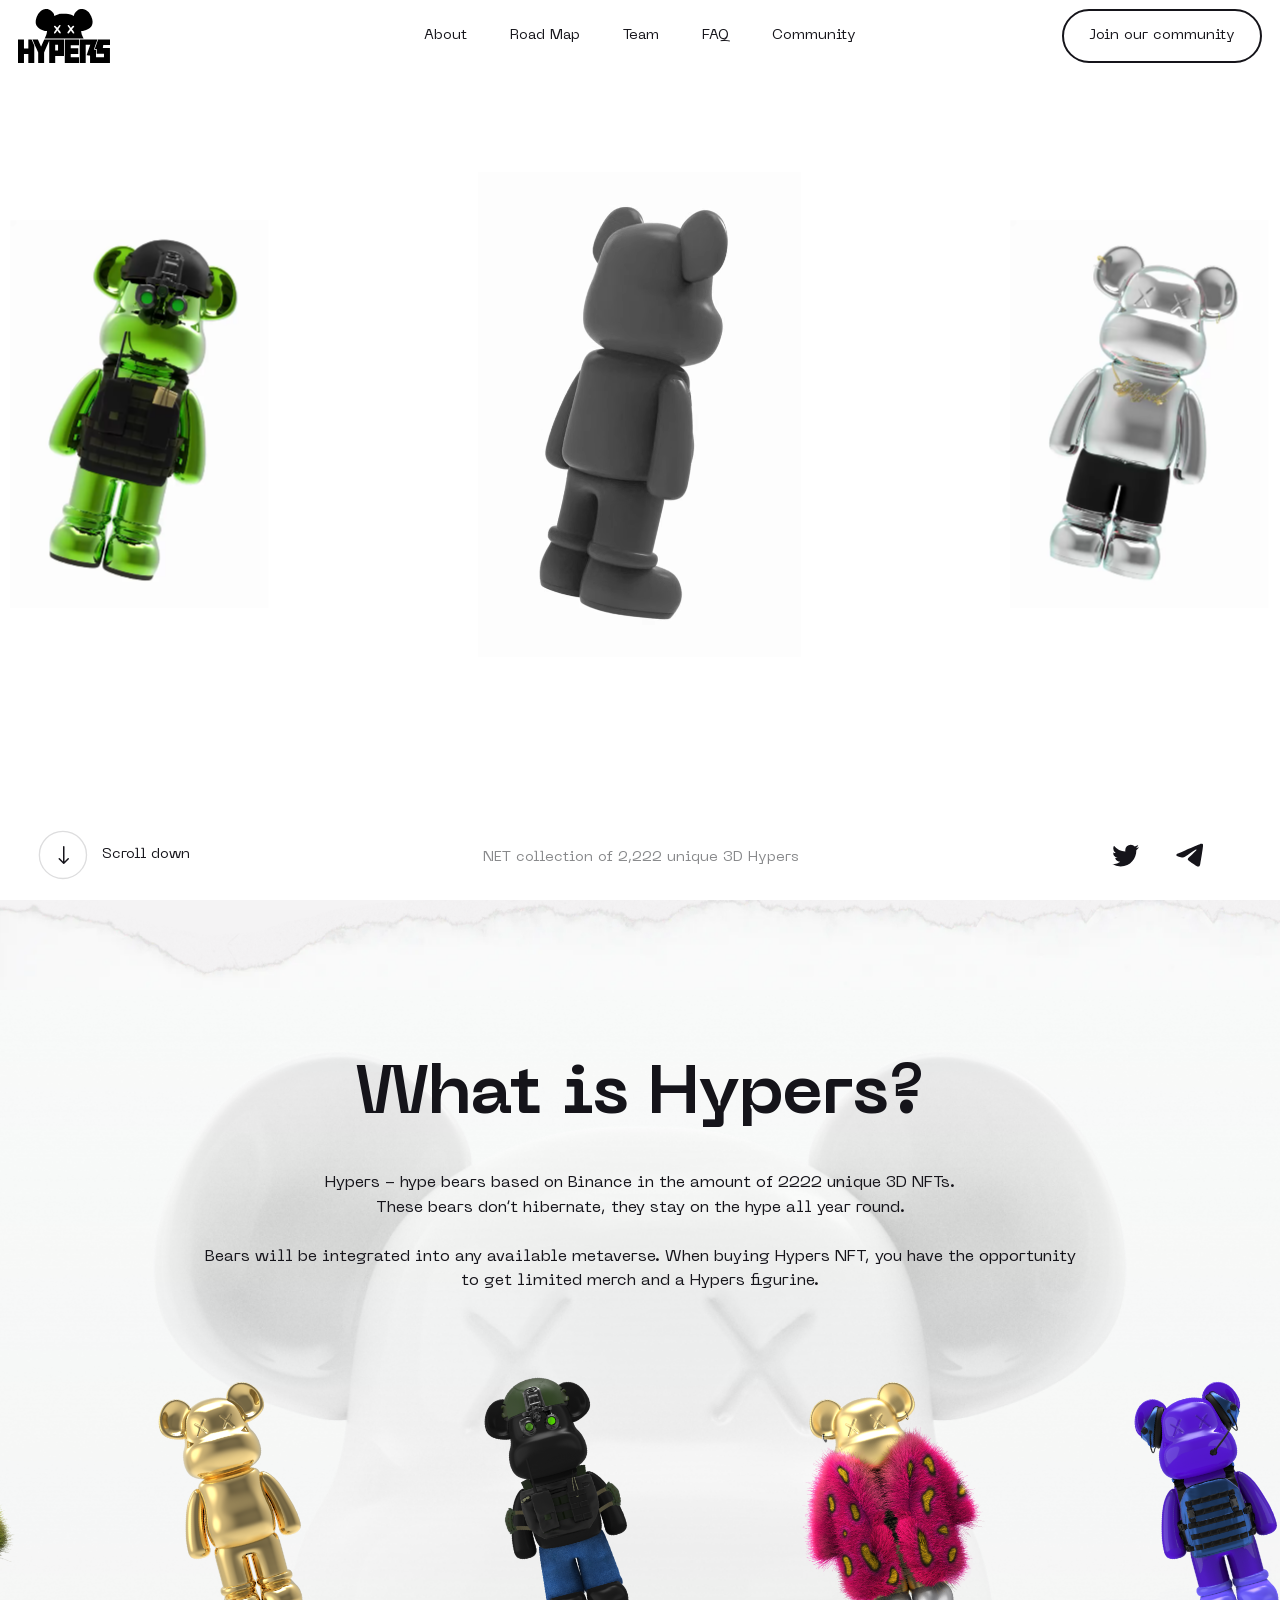
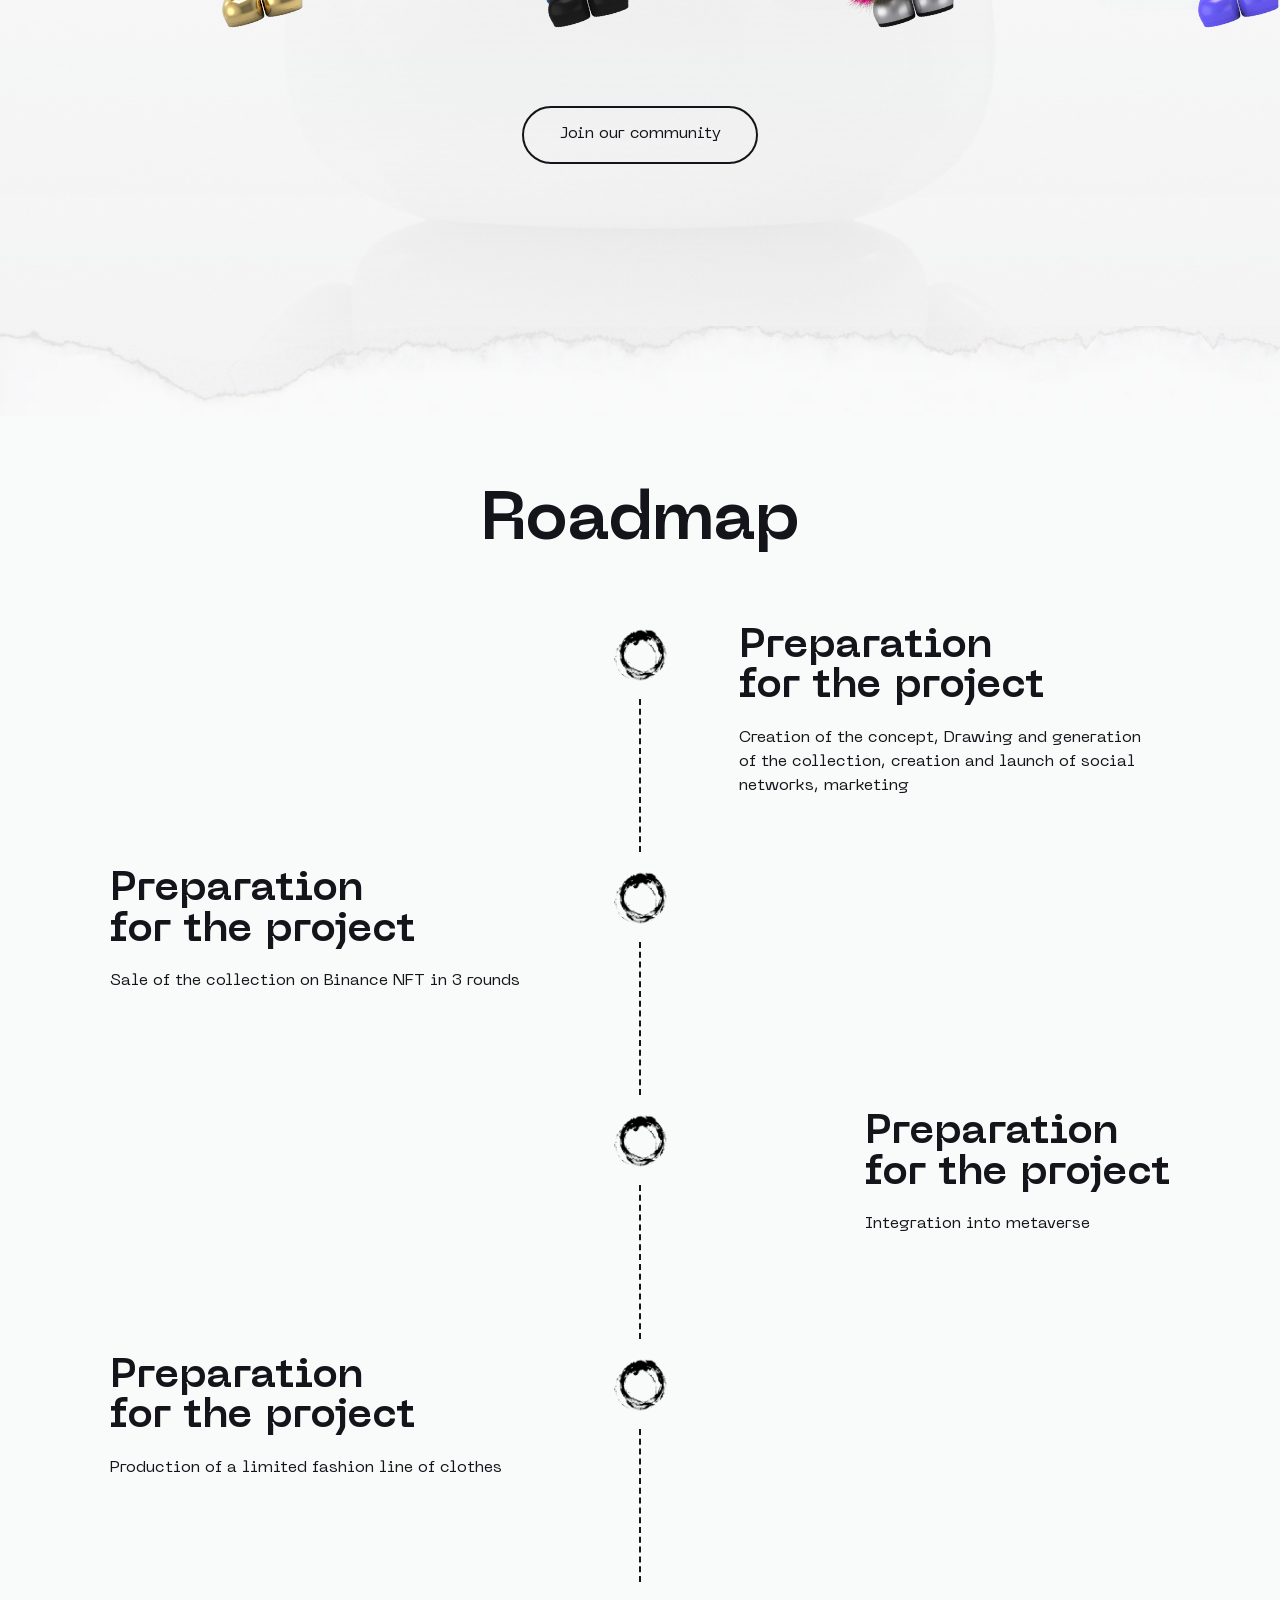
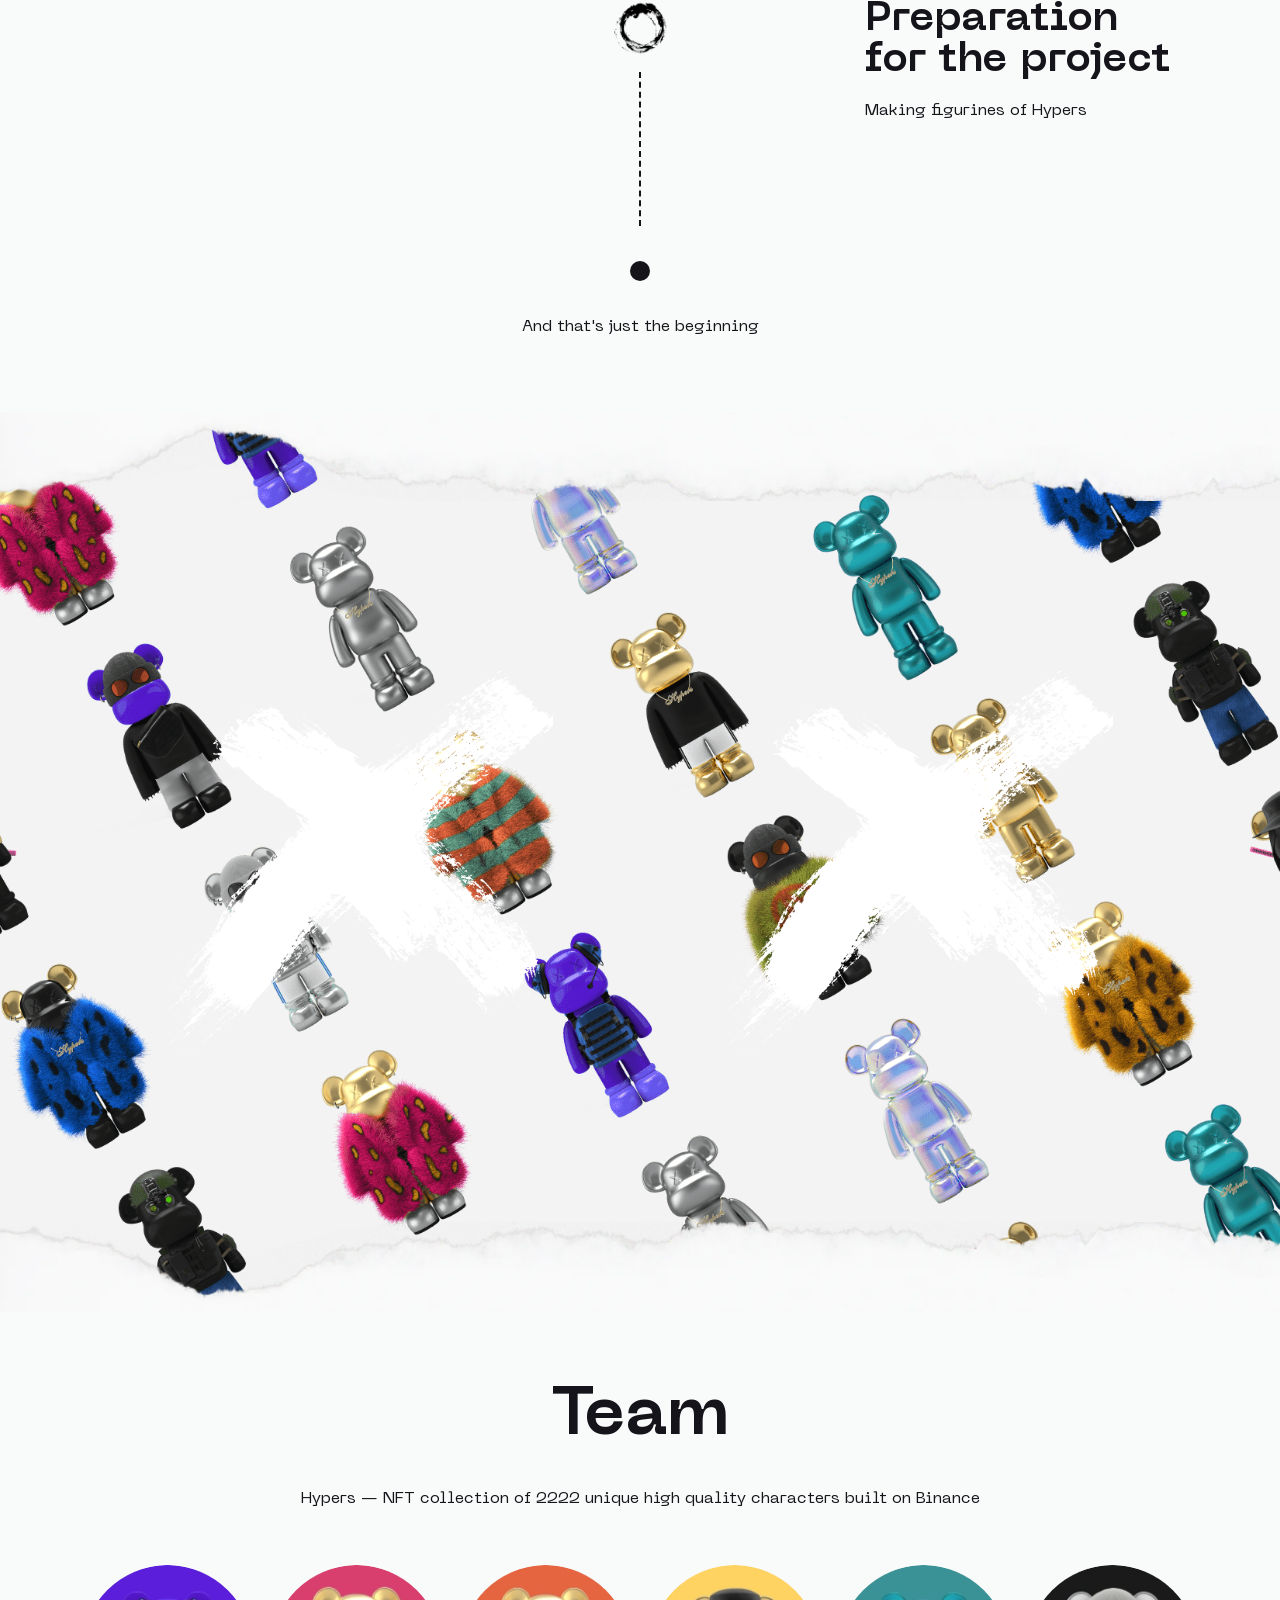
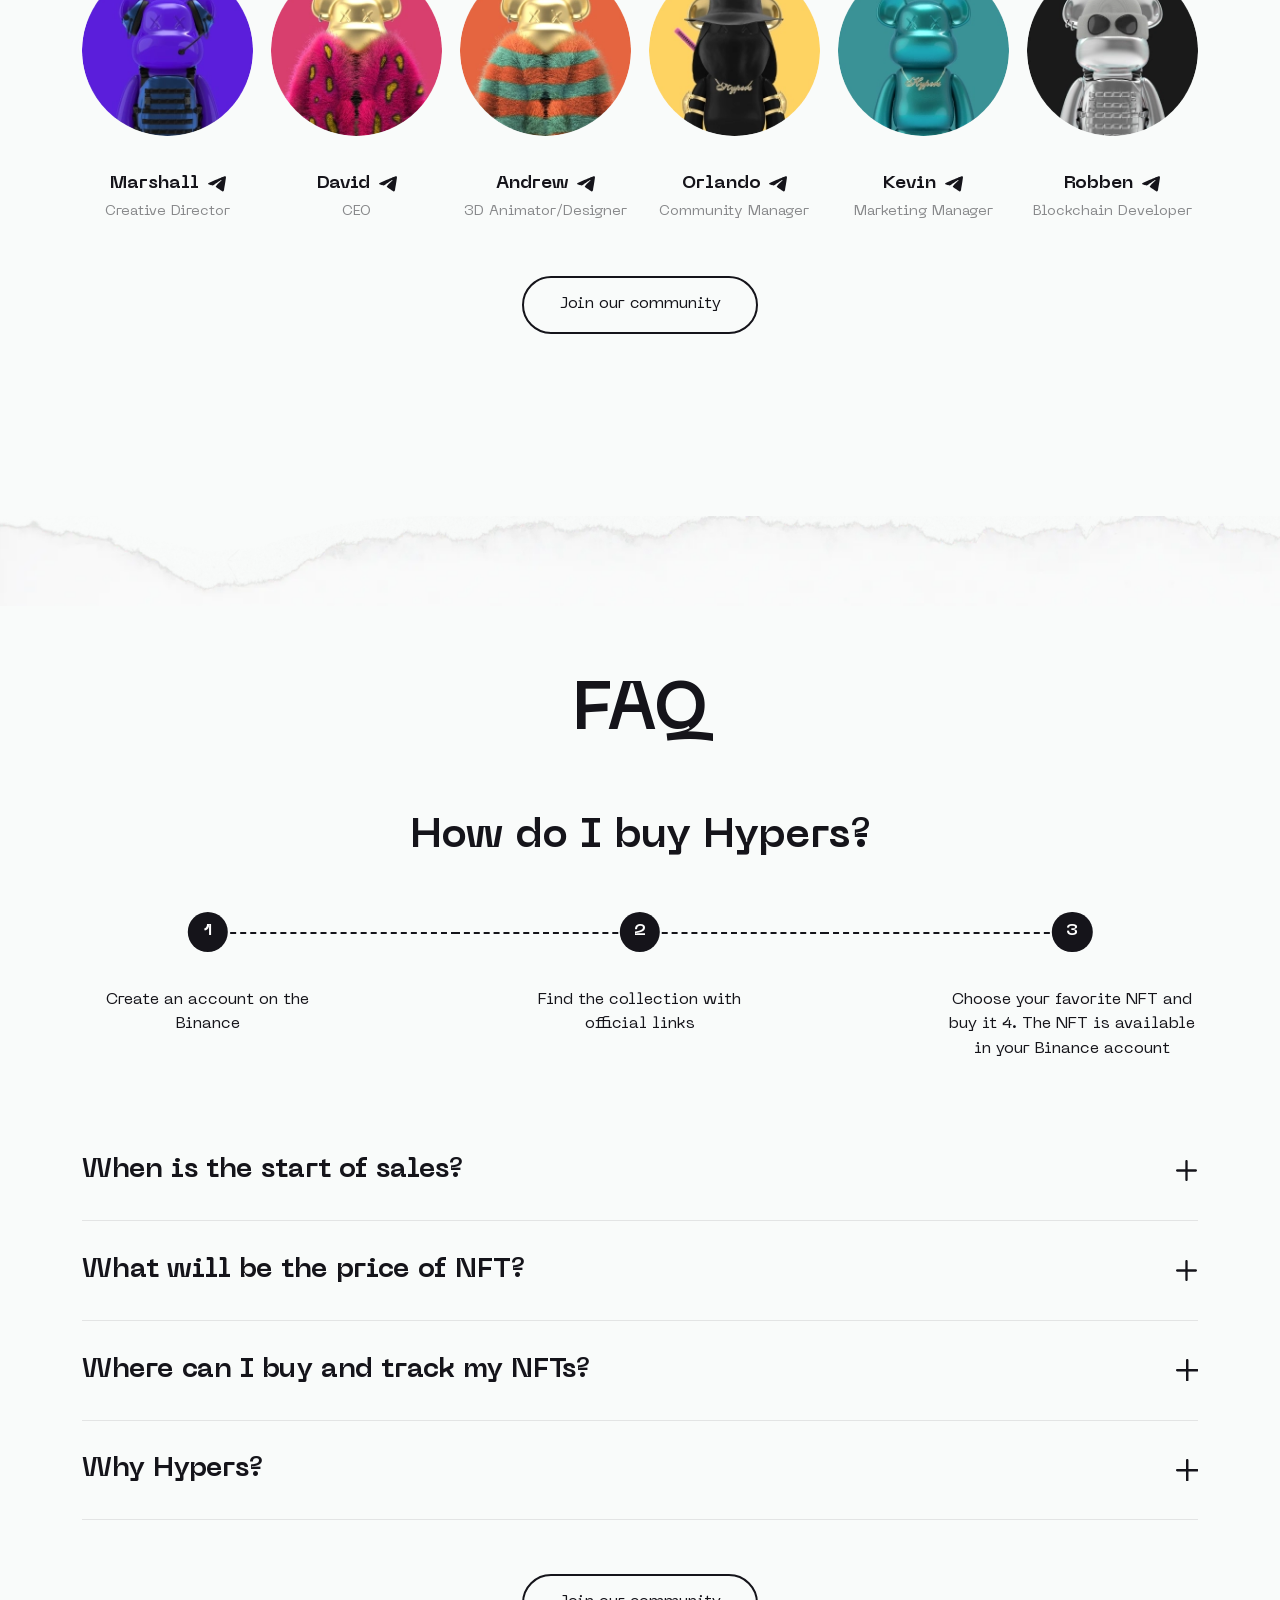
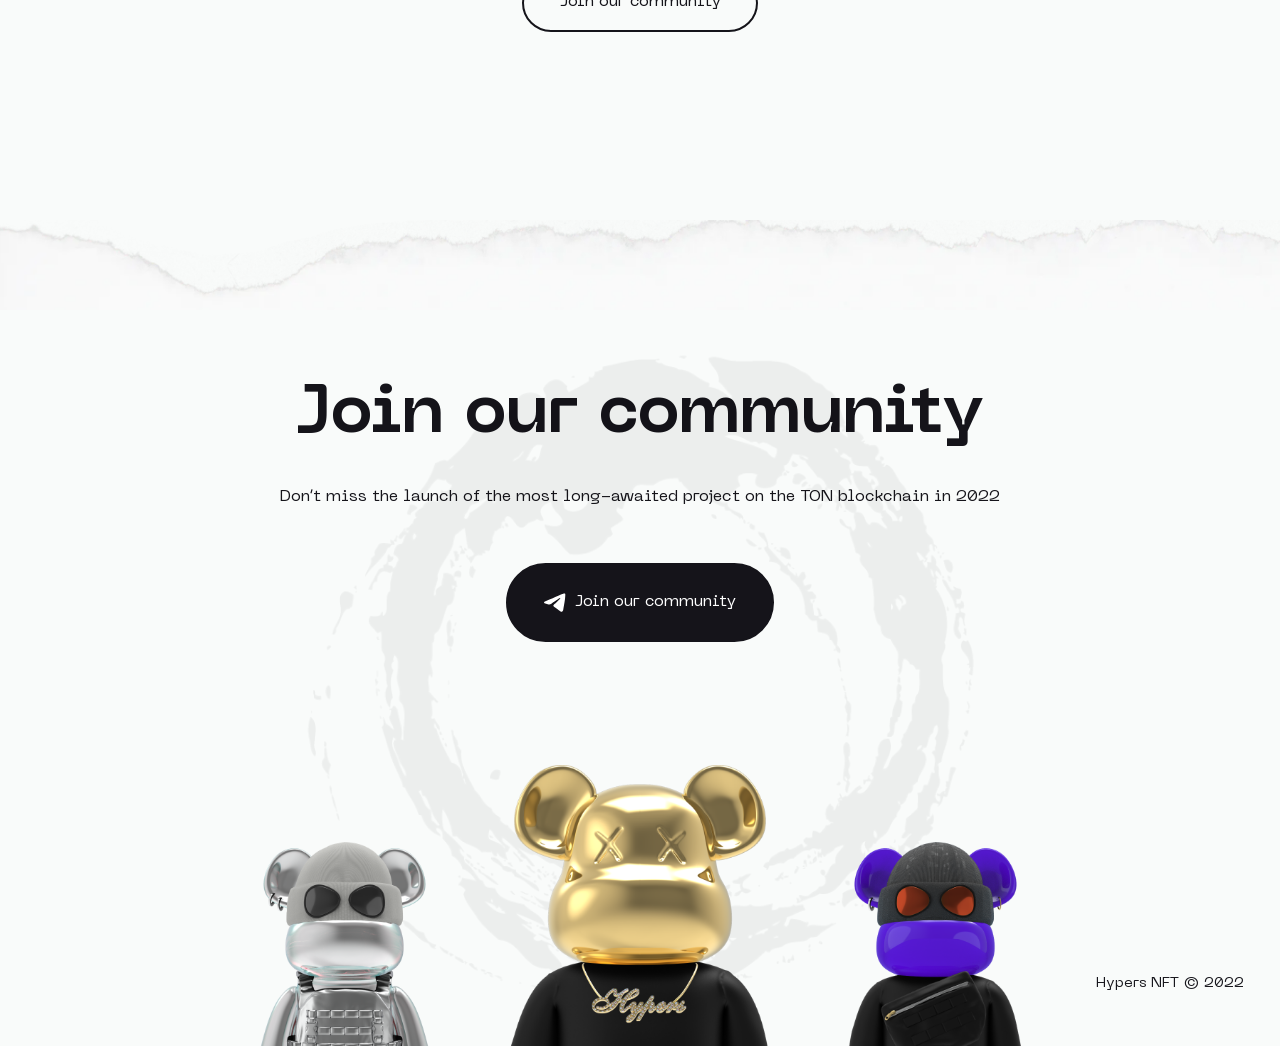
==== public/index.html @ 5d05e573 "add vdeo" ====
<!DOCTYPE html>
<html lang="en">
	<head>
		<meta charset="utf-8">
		<title>HYPERS NFT</title>
		<meta name="description" content="о чем страница">
		<meta http-equiv="X-UA-Compatible" content="IE=edge">
		<meta name="viewport" content="width=device-width,initial-scale=1.0,  shrink-to-fit=no">
		<link type="image/ico" href="img/favicon.ico" rel="shortcut icon"><meta name="format-detection" content="telephone=no"> 
		<link href="libs/swiper/swiper-bundle.min.css" rel="stylesheet"/>
		<link href="libs/@fancyapps/ui/fancybox.css" rel="stylesheet"/>
		<link href="css/main.min.css" rel="stylesheet"/>
	</head>
	<body class="main-page" data-bg="main.jpg">
		<div class="main-wrapper">
			<!-- start top-nav-->
			<div class="top-nav block-with-lazy">
				<div class="row">
					<div class="top-nav__col col-auto">
						<a class="top-nav__logo" href="#"><img src="img/svg/logo.svg" alt=""/>
						</a>
					</div>
					<div class="col">
						<div class="menu-mobile menu-mobile--js">
							<div class="menu-mobile__inner">
								<div class="toggle-menu-mobile toggle-menu-mobile--js d-lg-none">
									<div class="toggle-menu-mobile__bg-close"><img src="img/svg/ham-close.svg" alt=""/>
									</div>
									<div class="toggle-menu-mobile__bg-open"><img src="img/svg/ham-open.svg" alt=""/>
									</div>
								</div>
								<ul class="menu" itemscope="itemscope" itemtype="http://schema.org/SiteNavigationElement">
									<li class="menu-item" itemprop="item"><a href="#sAbout" itemprop="url">About</a></li>
									<li class="menu-item" itemprop="item"><a href="#sRoadmap" itemprop="url">Road Map</a></li>
									<li class="menu-item" itemprop="item"><a href="#sTeam" itemprop="url">Team</a></li>
									<li class="menu-item" itemprop="item"><a href="#sFAQ" itemprop="url">FAQ</a></li>
									<li class="menu-item" itemprop="item"><a href="#footer" itemprop="url">Community</a></li>
								</ul>
							</div>
							<div class="top-nav__mob-wrap">
								<a class="top-nav__join btn btn-outline-primary btn-small" href="#">Join our community
								</a>
								<div class="soc">
									<a class="soc__item" href="#" target="_blank">
										<svg class="icon icon-twitter ">
											<use xlink:href="img/svg/sprite.svg#twitter"></use>
										</svg>
									</a>
									<a class="soc__item" href="#" target="_blank">
										<svg class="icon icon-telegram ">
											<use xlink:href="img/svg/sprite.svg#telegram"></use>
										</svg>
									</a>
								</div>
								<div class="top-nav__cop">Hypers NFT © 2022
								</div>
							</div>
						</div>
					</div>
					<div class="top-nav__col top-nav__col--right col-auto d-none d-lg-block">
						<a class="top-nav__join btn btn-outline-primary btn-small" href="#">Join our community
						</a>
					</div>
					<div class="top-nav__col col-auto d-lg-none">
						<div class="toggle-menu-mobile toggle-menu-mobile--js d-lg-none">
							<div class="toggle-menu-mobile__bg-close"><img src="img/svg/ham-close.svg" alt=""/>
							</div>
							<div class="toggle-menu-mobile__bg-open"><img src="img/svg/ham-open.svg" alt=""/>
							</div>
						</div>
					</div>
				</div>
			</div>
			<!-- end top-nav-->
			<!-- start headerBlock-->
			<div class="headerBlock section" id="headerBlock">
				<div class="headerBlock__overflow-container">
					<div class="headerBlock__wrap-slider d-none d-lg-block">
						<div class="headerBlock__slider headerBlock__slider--js swiper">
							<div class="swiper-wrapper">
									<div class="headerBlock__slide swiper-slide">
										<video loading="lazy" loop="loop" muted="muted" playsinline="playsinline" autobuffer="autobuffer">
											<source loading="lazy" src="video/hype-1.webm"/>
										</video>
									</div>
									<div class="headerBlock__slide swiper-slide">
										<video loading="lazy" loop="loop" muted="muted" playsinline="playsinline" autobuffer="autobuffer">
											<source loading="lazy" src="video/hype-2.webm"/>
										</video>
									</div>
									<div class="headerBlock__slide swiper-slide">
										<video loading="lazy" loop="loop" muted="muted" playsinline="playsinline" autobuffer="autobuffer">
											<source loading="lazy" src="video/hype-3.webm"/>
										</video>
									</div>
									<div class="headerBlock__slide swiper-slide">
										<video loading="lazy" loop="loop" muted="muted" playsinline="playsinline" autobuffer="autobuffer">
											<source loading="lazy" src="video/hype-4.webm"/>
										</video>
									</div>
									<div class="headerBlock__slide swiper-slide">
										<video loading="lazy" loop="loop" muted="muted" playsinline="playsinline" autobuffer="autobuffer">
											<source loading="lazy" src="video/hype-5.webm"/>
										</video>
									</div>
							</div>
						</div>
					</div>
				</div>
				<div class="headerBlock__video d-block d-lg-none">
					<video loop="loop" muted="muted" autoplay="autoplay" playsinline="playsinline">
						<source src="video/hype-2.webm"/>
					</video>
				</div>
				<div class="headerBlock__wrap">
					<div class="headerBlock__caption visible">NET collection of&nbsp;2,222 unique 3D&nbsp;Hypers
					</div>
					<div class="headerBlock__block">
						<div class="soc">
							<a class="soc__item" href="#" target="_blank">
								<svg class="icon icon-twitter ">
									<use xlink:href="img/svg/sprite.svg#twitter"></use>
								</svg>
							</a>
							<a class="soc__item" href="#" target="_blank">
								<svg class="icon icon-telegram ">
									<use xlink:href="img/svg/sprite.svg#telegram"></use>
								</svg>
							</a>
						</div>
					</div>
				</div>
			</div>
			<!-- end headerBlock-->
			<!-- start sAbout-->
			<section class="sAbout section" id="sAbout">
				<div class="container">
					<div class="sAbout__wrap">
						<h2>What is Hypers?</h2>
						<div class="sAbout__caption">Hypers - hype bears based on&nbsp;Binance in&nbsp;the amount of&nbsp;2222 unique 3D&nbsp;NFTs.<br />These bears don&rsquo;t hibernate, they stay on&nbsp;the hype all year round.<br /><br />Bears will be&nbsp;integrated into any available metaverse. When buying Hypers NFT, you have the opportunity to&nbsp;get limited merch and a&nbsp;Hypers figurine.
						</div>
						<div class="sAbout__slider sAbout__slider--js">
							<div class="swiper-wrapper">
									<div class="sAbout__slide swiper-slide"><img src="img/about-1.png" alt=""/>
									</div>
									<div class="sAbout__slide swiper-slide"><img src="img/about-2.png" alt=""/>
									</div>
									<div class="sAbout__slide swiper-slide"><img src="img/about-3.png" alt=""/>
									</div>
									<div class="sAbout__slide swiper-slide"><img src="img/about-4.png" alt=""/>
									</div>
									<div class="sAbout__slide swiper-slide"><img src="img/about-5.png" alt=""/>
									</div>
									<div class="sAbout__slide swiper-slide"><img src="img/about-6.png" alt=""/>
									</div>
									<div class="sAbout__slide swiper-slide"><img src="img/about-7.png" alt=""/>
									</div>
									<div class="sAbout__slide swiper-slide"><img src="img/about-8.png" alt=""/>
									</div>
									<div class="sAbout__slide swiper-slide"><img src="img/about-9.png" alt=""/>
									</div>
									<div class="sAbout__slide swiper-slide"><img src="img/about-10.png" alt=""/>
									</div>
									<div class="sAbout__slide swiper-slide"><img src="img/about-11.png" alt=""/>
									</div>
									<div class="sAbout__slide swiper-slide"><img src="img/about-12.png" alt=""/>
									</div>
									<div class="sAbout__slide swiper-slide"><img src="img/about-13.png" alt=""/>
									</div>
									<div class="sAbout__slide swiper-slide"><img src="img/about-14.png" alt=""/>
									</div>
									<div class="sAbout__slide swiper-slide"><img src="img/about-15.png" alt=""/>
									</div>
							</div>
						</div>
						<a class="sAbout__btn btn btn-outline-primary" href="#">Join our community
						</a>
					</div>
				</div>
				<div class="paper-bg paper-bg--up"><img src="img/paper-bg-up.png" alt=""/></div>
				<div class="paper-bg"><img src="img/paper-bg-up.png" alt=""/></div>
				<div class="sAbout__bg"><img class="d-none d-lg-block" src="img/about-bg.png" alt=""/><img class="d-block d-lg-none" src="img/about-bg-mob.png" alt=""/>
				</div>
			</section>
			<!-- end sAbout-->
			<!-- start sRoadmap-->
			<section class="sRoadmap section" id="sRoadmap">
				<div class="container">
					<h2>Roadmap</h2>
					<div class="sRoadmap__road">
						<div class="sRoadmap__road-item">
							<div class="sRoadmap__road-item-wrap">
								<h3>Preparation<br>for the project</h3>
								<div class="sRoadmap__road-item-caption">Creation of&nbsp;the concept, Drawing and generation of&nbsp;the collection, creation and launch of&nbsp;social networks, marketing
								</div>
							</div>
						</div>
						<div class="sRoadmap__road-item">
							<div class="sRoadmap__road-item-wrap">
								<h3>Preparation<br>for the project</h3>
								<div class="sRoadmap__road-item-caption">Sale of&nbsp;the collection on&nbsp;Binance NFT in&nbsp;3&nbsp;rounds
								</div>
							</div>
						</div>
						<div class="sRoadmap__road-item">
							<div class="sRoadmap__road-item-wrap">
								<h3>Preparation<br>for the project</h3>
								<div class="sRoadmap__road-item-caption">Integration into metaverse
								</div>
							</div>
						</div>
						<div class="sRoadmap__road-item">
							<div class="sRoadmap__road-item-wrap">
								<h3>Preparation<br>for the project</h3>
								<div class="sRoadmap__road-item-caption">Production of&nbsp;a&nbsp;limited fashion line of&nbsp;clothes
								</div>
							</div>
						</div>
						<div class="sRoadmap__road-item">
							<div class="sRoadmap__road-item-wrap">
								<h3>Preparation<br>for the project</h3>
								<div class="sRoadmap__road-item-caption">Making figurines of&nbsp;Hypers
								</div>
							</div>
						</div>
						<div class="sRoadmap__road-item-finish">And that's just the beginning
						</div>
					</div>
				</div>
			</section>
			<!-- end sRoadmap-->
			<!-- start sPic-->
			<div class="sPic section" id="sPic">
				<div class="paper-bg paper-bg--up"><img src="img/paper-bg-down.png" alt=""/></div>
				<div class="paper-bg"><img src="img/paper-bg-up.png" alt=""/></div>
				<div class="sPic__white-crest sPic__white-crest--left"><img src="img/white-crest.png" alt=""/>
				</div>
				<div class="sPic__white-crest sPic__white-crest--right"><img src="img/white-crest.png" alt=""/>
				</div>
			</div>
			<!-- end sPic-->
			<!-- start sTeam-->
			<section class="sTeam section" id="sTeam">
				<div class="container">
					<h2>Team</h2>
					<div class="sTeam__caption">Hypers&nbsp;&mdash; NFT collection of&nbsp;2222 unique high quality characters built on&nbsp;Binance
					</div>
					<div class="row">
								<div class="col-lg-2 col-md-4 col-6">
									<div class="sTeam__item">
										<!-- picture-->
										<picture> 
											<source type="image/webp" srcset="img/@2x/webp/team-1.webp"/><img src="img/@2x/team-1.png" alt="" loading="lazy"/>
										</picture>
										<!-- /picture-->
										<div class="sTeam__item-title-wrap">
											<div class="sTeam__item-title">Marshall
											</div>
											<a class="sTeam__item-link" href="#">
												<svg class="icon icon-telegram ">
													<use xlink:href="img/svg/sprite.svg#telegram"></use>
												</svg>
											</a>
										</div>
										<div class="sTeam__item-caption">Creative Director
										</div>
									</div>
								</div>
								<div class="col-lg-2 col-md-4 col-6">
									<div class="sTeam__item">
										<!-- picture-->
										<picture> 
											<source type="image/webp" srcset="img/@2x/webp/team-2.webp"/><img src="img/@2x/team-2.png" alt="" loading="lazy"/>
										</picture>
										<!-- /picture-->
										<div class="sTeam__item-title-wrap">
											<div class="sTeam__item-title">David
											</div>
											<a class="sTeam__item-link" href="#">
												<svg class="icon icon-telegram ">
													<use xlink:href="img/svg/sprite.svg#telegram"></use>
												</svg>
											</a>
										</div>
										<div class="sTeam__item-caption">CEO
										</div>
									</div>
								</div>
								<div class="col-lg-2 col-md-4 col-6">
									<div class="sTeam__item">
										<!-- picture-->
										<picture> 
											<source type="image/webp" srcset="img/@2x/webp/team-3.webp"/><img src="img/@2x/team-3.png" alt="" loading="lazy"/>
										</picture>
										<!-- /picture-->
										<div class="sTeam__item-title-wrap">
											<div class="sTeam__item-title">Andrew
											</div>
											<a class="sTeam__item-link" href="#">
												<svg class="icon icon-telegram ">
													<use xlink:href="img/svg/sprite.svg#telegram"></use>
												</svg>
											</a>
										</div>
										<div class="sTeam__item-caption">3D Animator/Designer
										</div>
									</div>
								</div>
								<div class="col-lg-2 col-md-4 col-6">
									<div class="sTeam__item">
										<!-- picture-->
										<picture> 
											<source type="image/webp" srcset="img/@2x/webp/team-4.webp"/><img src="img/@2x/team-4.png" alt="" loading="lazy"/>
										</picture>
										<!-- /picture-->
										<div class="sTeam__item-title-wrap">
											<div class="sTeam__item-title">Orlando
											</div>
											<a class="sTeam__item-link" href="#">
												<svg class="icon icon-telegram ">
													<use xlink:href="img/svg/sprite.svg#telegram"></use>
												</svg>
											</a>
										</div>
										<div class="sTeam__item-caption">Community Manager
										</div>
									</div>
								</div>
								<div class="col-lg-2 col-md-4 col-6">
									<div class="sTeam__item">
										<!-- picture-->
										<picture> 
											<source type="image/webp" srcset="img/@2x/webp/team-5.webp"/><img src="img/@2x/team-5.png" alt="" loading="lazy"/>
										</picture>
										<!-- /picture-->
										<div class="sTeam__item-title-wrap">
											<div class="sTeam__item-title">Kevin
											</div>
											<a class="sTeam__item-link" href="#">
												<svg class="icon icon-telegram ">
													<use xlink:href="img/svg/sprite.svg#telegram"></use>
												</svg>
											</a>
										</div>
										<div class="sTeam__item-caption">Marketing Manager
										</div>
									</div>
								</div>
								<div class="col-lg-2 col-md-4 col-6">
									<div class="sTeam__item">
										<!-- picture-->
										<picture> 
											<source type="image/webp" srcset="img/@2x/webp/team-6.webp"/><img src="img/@2x/team-6.png" alt="" loading="lazy"/>
										</picture>
										<!-- /picture-->
										<div class="sTeam__item-title-wrap">
											<div class="sTeam__item-title">Robben
											</div>
											<a class="sTeam__item-link" href="#">
												<svg class="icon icon-telegram ">
													<use xlink:href="img/svg/sprite.svg#telegram"></use>
												</svg>
											</a>
										</div>
										<div class="sTeam__item-caption">Blockchain Developer
										</div>
									</div>
								</div>
					</div>
					<a class="sTeam__btn btn btn-outline-primary" href="#">Join our community
					</a>
				</div>
				<div class="paper-bg"><img src="img/paper-bg-up.png" alt=""/></div>
			</section>
			<!-- end sTeam-->
			<!-- start sFAQ-->
			<section class="sFAQ section" id="sFAQ">
				<div class="container">
					<div class="section-title text-center">
						<h2>FAQ</h2>
					</div>
					<h3>How do I buy Hypers?</h3>
					<div class="sFAQ__number-wrap">
						<div class="sFAQ__number-item-wrap sFAQ__number-item-wrap--first">
							<div class="sFAQ__number-item">Create an&nbsp;account on&nbsp;the Binance
								<div class="sFAQ__number">1
								</div>
							</div>
						</div>
						<div class="sFAQ__number-item-wrap sFAQ__number-item-wrap--second">
							<div class="sFAQ__number-item">Find the collection with official links
								<div class="sFAQ__number">2
								</div>
							</div>
						</div>
						<div class="sFAQ__number-item-wrap sFAQ__number-item-wrap--third">
							<div class="sFAQ__number-item">Choose your favorite NFT and buy it&nbsp;4. The NFT is&nbsp;available in&nbsp;your Binance account
								<div class="sFAQ__number">3
								</div>
							</div>
						</div>
					</div>
					<div class="dd-group dd-group-js">
						<div class="dd-group__item">
							<div class="dd-group__head dd-head-js">When is the start of sales?
							</div>
							<div class="dd-group__content dd-content-js">
								<p>The start of&nbsp;sales will be&nbsp;announced on&nbsp;our social networks.</p>
							</div>
						</div>
						<div class="dd-group__item">
							<div class="dd-group__head dd-head-js">What will be the price of NFT?
							</div>
							<div class="dd-group__content dd-content-js">
								<p>Round 1: $99, Round 2: $149, Round 3: $199</p>
							</div>
						</div>
						<div class="dd-group__item">
							<div class="dd-group__head dd-head-js">Where can I buy and track my NFTs?
							</div>
							<div class="dd-group__content dd-content-js">
								<p>NFTs will only be&nbsp;available for purchase on&nbsp;Binance and will be&nbsp;available in&nbsp;your account.</p>
							</div>
						</div>
						<div class="dd-group__item">
							<div class="dd-group__head dd-head-js">Why Hypers?
							</div>
							<div class="dd-group__content dd-content-js">
								<p>Hypers are the most attractive NFTs powered by&nbsp;Binance. For a&nbsp;long time, we&nbsp;have been gathering a&nbsp;team of&nbsp;the best specialists and analyzing the NFT market. Now we&nbsp;are ready to&nbsp;present the best product.</p>
							</div>
						</div>
					</div>
					<a class="sFAQ__btn btn btn-outline-primary" href="#">Join our community
					</a>
				</div>
				<div class="paper-bg"><img src="img/paper-bg-up.png" alt=""/></div>
			</section>
			<!-- end sFAQ-->
			<footer class="footer section" id="footer">
				<div class="footer__bg"><img src="img/footer-bg.png" alt=""/>
				</div>
				<div class="container">
					<h2>Join our community</h2>
					<div class="footer__caption">Don&rsquo;t miss the launch of&nbsp;the most long-awaited project on&nbsp;the TON blockchain in&nbsp;2022
					</div>
					<a class="footer__btn btn btn-primary" href="#">
						<svg class="icon icon-telegram ">
							<use xlink:href="img/svg/sprite.svg#telegram"></use>
						</svg><span>Join our community</span>
					</a>
					<div class="footer__copyright">Hypers NFT © 2022
					</div>
					<div class="scroll-bar">
						<div class="scroll-bar__circle">
							<svg class="circle-bar" data-percentage="0" viewBox="0 0 80 80">
								<circle class="incomplete" cx="40" cy="40" r="35"></circle>
								<circle class="complete" cx="40" cy="40" r="35" style="stroke-dashoffset: 220;"></circle>
							</svg>
							<a class="scroll-bar__link scroll-bar__link--down active visible" href="#footer">
								<svg class="icon icon-arrow-down ">
									<use xlink:href="img/svg/sprite.svg#arrow-down"></use>
								</svg>
							</a>
							<a class="scroll-bar__link scroll-bar__link--up" href="#headerBlock">
								<svg class="icon icon-arrow-up ">
									<use xlink:href="img/svg/sprite.svg#arrow-up"></use>
								</svg>
							</a>
						</div>
						<div class="scroll-bar__down active visible">Scroll down
						</div>
						<div class="scroll-bar__up">Scroll up
						</div>
					</div>
				</div>
				<div class="footer__pics-wrap">
					<div class="footer__pic footer__pic--pic1"><img class="d-none d-lg-block" src="img/footer-pic-1.png" alt=""/><img class="d-lg-none d-block" src="img/footer-pic-1-mob.png" alt=""/>
					</div>
					<div class="footer__pic footer__pic--pic2"><img class="d-none d-lg-block" src="img/footer-pic-2.png" alt=""/><img class="d-lg-none d-block" src="img/footer-pic-2-mob.png" alt=""/>
					</div>
					<div class="footer__pic footer__pic--pic3"><img class="d-none d-lg-block" src="img/footer-pic-3.png" alt=""/><img class="d-lg-none d-block" src="img/footer-pic-3-mob.png" alt=""/>
					</div>
				</div>
			</footer>
		</div>
		<!--  start modals-->
		<div id="modal-call" style="display: none">
			<div class="modal-win">
				<div class="form-wrap">
					<form>
						<div class="text-center">
							<div class="form-wrap__title form-data h3 ttu">Обратный звонок
							</div>
							<p class="after-headline">Заполните заявку и&nbsp;мы&nbsp;с&nbsp;Вами свяжемся в&nbsp;течение 15&nbsp;минут</p>
						</div>
						<div class="form-wrap__input-wrap form-group"><input class="form-wrap__input form-control" name="text" type="text" placeholder="Ваше Имя" required="required"/> 
						</div>
						<!-- +e.input-wrap-->
						<button class="form-wrap__btn btn" type="submit"> 
						</button>
						<div class="form-wrap__policy">
							<label class="custom-input form-check"><input class="custom-input__input form-check-input" name="checkbox" type="checkbox" checked="checked"/><small class="custom-input__text text-secondary">Согласен на обработку и хранение моих персональных данных в соответствии с условиями</small>
							</label>
						</div>
					</form>
				</div>
			</div>
		</div>
		<!-- #modal-call-->
		<!-- end modals-->
		<script src="libs/jquery/jquery.min.js"></script>
		<script src="libs/@fancyapps/ui/fancybox.umd.js"> </script>
		<script src="libs/swiper/swiper-bundle.min.js"> </script>
		<script src="libs/inputmask/inputmask.min.js"> </script>
		<script src="js/common.js"></script>
	</body>
</html>
---- public/css/main.min.css ----
@charset "UTF-8";@font-face{font-display:swap;font-family:NeueMachina;font-style:normal;font-weight:400;src:url(../fonts/NeueMachina-Regular.woff2) format("woff2")}@font-face{font-display:swap;font-family:NeueMachina;font-style:normal;font-weight:700;src:url(../fonts/NeueMachina-Bold.woff2) format("woff2")}.icon{fill:currentColor;display:inline-block;height:1em;width:1em}.icon-arrow-down,.icon-arrow-up{font-size:2.4rem;width:1em}.icon-basket{font-size:2.4rem;width:.9166666667em}.icon-check{font-size:2.7rem;width:1em}.icon-fb,.icon-instagram,.icon-telegram,.icon-twitter{font-size:2.4rem;width:1em}.icon-viber{font-size:1.6rem;width:1em}.icon-vk{font-size:2.4rem;width:1em}.icon-whatsapp{font-size:1.6rem;width:1em}:root{--bs-blue:#0d6efd;--bs-indigo:#6610f2;--bs-purple:#6f42c1;--bs-pink:#d63384;--bs-red:#dc3545;--bs-orange:#fd7e14;--bs-yellow:#ffc107;--bs-green:#198754;--bs-teal:#20c997;--bs-cyan:#0dcaf0;--bs-black:#000;--bs-white:#fff;--bs-gray:#6c757d;--bs-gray-dark:#343a40;--bs-gray-100:#f8f9fa;--bs-gray-200:#e9ecef;--bs-gray-300:#dee2e6;--bs-gray-400:#ced4da;--bs-gray-500:#adb5bd;--bs-gray-600:#6c757d;--bs-gray-700:#495057;--bs-gray-800:#343a40;--bs-gray-900:#212529;--bs-primary:#15141a;--bs-secondary:#87888a;--bs-danger:#dc3545;--bs-primary-rgb:21,20,26;--bs-secondary-rgb:135,136,138;--bs-danger-rgb:220,53,69;--bs-white-rgb:255,255,255;--bs-black-rgb:0,0,0;--bs-body-color-rgb:21,20,26;--bs-body-bg-rgb:249,251,250;--bs-font-sans-serif:"NeueMachina",system-ui,-apple-system,"Segoe UI",Roboto,"Helvetica Neue",Arial,"Noto Sans","Liberation Sans",sans-serif,"Apple Color Emoji","Segoe UI Emoji","Segoe UI Symbol","Noto Color Emoji";--bs-font-monospace:SFMono-Regular,Menlo,Monaco,Consolas,"Liberation Mono","Courier New",monospace;--bs-gradient:linear-gradient(180deg,hsla(0,0%,100%,.15),hsla(0,0%,100%,0));--bs-body-font-family:var(--bs-font-sans-serif);--bs-body-font-size:0.9999999992rem;--bs-body-font-weight:400;--bs-body-line-height:1.5;--bs-body-color:#15141a;--bs-body-bg:#f9fbfa;--bs-border-width:1px;--bs-border-style:solid;--bs-border-color:#dee2e6;--bs-border-color-translucent:rgba(0,0,0,.175);--bs-border-radius:0.375rem;--bs-border-radius-sm:0.25rem;--bs-border-radius-lg:0.5rem;--bs-border-radius-xl:1rem;--bs-border-radius-2xl:2rem;--bs-border-radius-pill:50rem;--bs-link-color:#15141a;--bs-link-hover-color:#111015;--bs-code-color:#d63384;--bs-highlight-bg:#fff3cd}*,:after,:before{box-sizing:border-box}body{-webkit-text-size-adjust:100%;-webkit-tap-highlight-color:rgba(0,0,0,0);background-color:var(--bs-body-bg);color:var(--bs-body-color);font-family:var(--bs-body-font-family);font-size:var(--bs-body-font-size);font-weight:var(--bs-body-font-weight);line-height:var(--bs-body-line-height);margin:0;text-align:var(--bs-body-text-align)}hr{border:0;border-top:1px solid;color:inherit;margin:1rem 0;opacity:.25}.h1,.h2,.h3,.h4,.h5,.h6,h1,h2,h3,h4,h5,h6{font-weight:500;line-height:1.2;margin-bottom:.5rem;margin-top:0}.h1,h1{font-size:calc(1.375rem + 1.6875vw)}.h2,h2{font-size:calc(1.325rem + 1.0125vw)}.h3,h3{font-size:calc(1.3rem + .675vw)}.h4,h4{font-size:calc(1.275rem + .3375vw)}.h5,h5{font-size:1.249999999rem}.h6,h6{font-size:.9999999992rem}p{margin-bottom:1rem;margin-top:0}abbr[title]{cursor:help;-webkit-text-decoration:underline dotted;text-decoration:underline dotted;-webkit-text-decoration-skip-ink:none;text-decoration-skip-ink:none}address{font-style:normal;line-height:inherit;margin-bottom:1rem}ol,ul{padding-left:2rem}dl,ol,ul{margin-bottom:1rem;margin-top:0}ol ol,ol ul,ul ol,ul ul{margin-bottom:0}dt{font-weight:700}dd{margin-bottom:.5rem;margin-left:0}blockquote{margin:0 0 1rem}b,strong{font-weight:bolder}.small,small{font-size:.875em}.mark,mark{background-color:var(--bs-highlight-bg);padding:.1875em}sub,sup{font-size:.75em;line-height:0;position:relative;vertical-align:baseline}sub{bottom:-.25em}sup{top:-.5em}a{color:var(--bs-link-color);text-decoration:underline}a:hover{color:var(--bs-link-hover-color)}a:not([href]):not([class]),a:not([href]):not([class]):hover{color:inherit;text-decoration:none}code,kbd,pre,samp{font-family:var(--bs-font-monospace);font-size:1em}pre{display:block;font-size:.875em;margin-bottom:1rem;margin-top:0;overflow:auto}pre code{color:inherit;font-size:inherit;word-break:normal}code{word-wrap:break-word;color:var(--bs-code-color);font-size:.875em}a>code{color:inherit}kbd{background-color:var(--bs-body-color);border-radius:.25rem;color:var(--bs-body-bg);font-size:.875em;padding:.1875rem .375rem}kbd kbd{font-size:1em;padding:0}figure{margin:0 0 1rem}img,svg{vertical-align:middle}table{border-collapse:collapse;caption-side:bottom}caption{color:rgba(var(--bs-body-color-rgb),.75);padding-bottom:.5rem;padding-top:.5rem;text-align:left}th{text-align:inherit;text-align:-webkit-match-parent}tbody,td,tfoot,th,thead,tr{border:0 solid;border-color:inherit}label{display:inline-block}button{border-radius:0}button:focus:not(:focus-visible){outline:0}button,input,optgroup,select,textarea{font-family:inherit;font-size:inherit;line-height:inherit;margin:0}button,select{text-transform:none}[role=button]{cursor:pointer}select{word-wrap:normal}select:disabled{opacity:1}[list]:not([type=date]):not([type=datetime-local]):not([type=month]):not([type=week]):not([type=time])::-webkit-calendar-picker-indicator{display:none!important}[type=button],[type=reset],[type=submit],button{-webkit-appearance:button}[type=button]:not(:disabled),[type=reset]:not(:disabled),[type=submit]:not(:disabled),button:not(:disabled){cursor:pointer}::-moz-focus-inner{border-style:none;padding:0}textarea{resize:vertical}fieldset{border:0;margin:0;min-width:0;padding:0}legend{float:left;font-size:calc(1.275rem + .3375vw);line-height:inherit;margin-bottom:.5rem;padding:0;width:100%}legend+*{clear:left}::-webkit-datetime-edit-day-field,::-webkit-datetime-edit-fields-wrapper,::-webkit-datetime-edit-hour-field,::-webkit-datetime-edit-minute,::-webkit-datetime-edit-month-field,::-webkit-datetime-edit-text,::-webkit-datetime-edit-year-field{padding:0}::-webkit-inner-spin-button{height:auto}[type=search]{-webkit-appearance:textfield;outline-offset:-2px}::-webkit-search-decoration{-webkit-appearance:none}::-webkit-color-swatch-wrapper{padding:0}::-webkit-file-upload-button{-webkit-appearance:button;font:inherit}::file-selector-button{-webkit-appearance:button;font:inherit}output{display:inline-block}iframe{border:0}summary{cursor:pointer;display:list-item}progress{vertical-align:baseline}[hidden]{display:none!important}.lead{font-size:1.249999999rem;font-weight:300}.display-1{font-size:calc(1.625rem + 5.0625vw);font-weight:300;line-height:1.2}.display-2{font-size:calc(1.575rem + 4.3875vw);font-weight:300;line-height:1.2}.display-3{font-size:calc(1.525rem + 3.7125vw);font-weight:300;line-height:1.2}.display-4{font-size:calc(1.475rem + 3.0375vw);font-weight:300;line-height:1.2}.display-5{font-size:calc(1.425rem + 2.3625vw);font-weight:300;line-height:1.2}.display-6{font-size:calc(1.375rem + 1.6875vw);font-weight:300;line-height:1.2}.list-inline,.list-unstyled{list-style:none;padding-left:0}.list-inline-item{display:inline-block}.list-inline-item:not(:last-child){margin-right:.5rem}.initialism{font-size:.875em;text-transform:uppercase}.blockquote{font-size:1.249999999rem;margin-bottom:1rem}.blockquote>:last-child{margin-bottom:0}.blockquote-footer{color:#6c757d;font-size:.875em;margin-bottom:1rem;margin-top:-1rem}.blockquote-footer:before{content:"— "}.container,.container-fluid,.container-lg,.container-md,.container-sm,.container-xl,.container-xxl{--bs-gutter-x:1.5rem;--bs-gutter-y:0;margin-left:auto;margin-right:auto;padding-left:calc(var(--bs-gutter-x)*.5);padding-right:calc(var(--bs-gutter-x)*.5);width:100%}.row{--bs-gutter-x:1.5rem;--bs-gutter-y:0;display:flex;flex-wrap:wrap;margin-left:calc(var(--bs-gutter-x)*-.5);margin-right:calc(var(--bs-gutter-x)*-.5);margin-top:calc(var(--bs-gutter-y)*-1)}.row>*{flex-shrink:0;margin-top:var(--bs-gutter-y);max-width:100%;padding-left:calc(var(--bs-gutter-x)*.5);padding-right:calc(var(--bs-gutter-x)*.5);width:100%}.col{flex:1 0 0%}.row-cols-auto>*{flex:0 0 auto;width:auto}.row-cols-1>*{flex:0 0 auto;width:100%}.row-cols-2>*{flex:0 0 auto;width:50%}.row-cols-3>*{flex:0 0 auto;width:33.3333333333%}.row-cols-4>*{flex:0 0 auto;width:25%}.row-cols-5>*{flex:0 0 auto;width:20%}.row-cols-6>*{flex:0 0 auto;width:16.6666666667%}.col-auto{flex:0 0 auto;width:auto}.col-1{flex:0 0 auto;width:8.33333333%}.col-2{flex:0 0 auto;width:16.66666667%}.col-3{flex:0 0 auto;width:25%}.col-4{flex:0 0 auto;width:33.33333333%}.col-5{flex:0 0 auto;width:41.66666667%}.col-6{flex:0 0 auto;width:50%}.col-7{flex:0 0 auto;width:58.33333333%}.col-8{flex:0 0 auto;width:66.66666667%}.col-9{flex:0 0 auto;width:75%}.col-10{flex:0 0 auto;width:83.33333333%}.col-11{flex:0 0 auto;width:91.66666667%}.col-12{flex:0 0 auto;width:100%}.offset-1{margin-left:8.33333333%}.offset-2{margin-left:16.66666667%}.offset-3{margin-left:25%}.offset-4{margin-left:33.33333333%}.offset-5{margin-left:41.66666667%}.offset-6{margin-left:50%}.offset-7{margin-left:58.33333333%}.offset-8{margin-left:66.66666667%}.offset-9{margin-left:75%}.offset-10{margin-left:83.33333333%}.offset-11{margin-left:91.66666667%}.g-0,.gx-0{--bs-gutter-x:0}.g-0,.gy-0{--bs-gutter-y:0}.g-1,.gx-1{--bs-gutter-x:0.25rem}.g-1,.gy-1{--bs-gutter-y:0.25rem}.g-2,.gx-2{--bs-gutter-x:0.5rem}.g-2,.gy-2{--bs-gutter-y:0.5rem}.g-3,.gx-3{--bs-gutter-x:1rem}.g-3,.gy-3{--bs-gutter-y:1rem}.g-4,.gx-4{--bs-gutter-x:1.5rem}.g-4,.gy-4{--bs-gutter-y:1.5rem}.g-5,.gx-5{--bs-gutter-x:3rem}.g-5,.gy-5{--bs-gutter-y:3rem}.form-label{margin-bottom:.5rem}.col-form-label{font-size:inherit;line-height:1.5;margin-bottom:0;padding-bottom:calc(.375rem + 1px);padding-top:calc(.375rem + 1px)}.col-form-label-lg{font-size:1.249999999rem;padding-bottom:calc(.5rem + 1px);padding-top:calc(.5rem + 1px)}.col-form-label-sm{font-size:.8749999993rem;padding-bottom:calc(.25rem + 1px);padding-top:calc(.25rem + 1px)}.form-text{color:rgba(var(--bs-body-color-rgb),.75);font-size:.875em;margin-top:.25rem}.form-control{-webkit-appearance:none;-moz-appearance:none;appearance:none;background-clip:padding-box;background-color:#f9fbfa;border:1px solid #ced4da;border-radius:.375rem;color:#15141a;display:block;font-size:.9999999992rem;font-weight:400;line-height:1.5;padding:.375rem .75rem;transition:border-color .15s ease-in-out,box-shadow .15s ease-in-out;width:100%}.form-control[type=file]{overflow:hidden}.form-control[type=file]:not(:disabled):not([readonly]){cursor:pointer}.form-control:focus{background-color:#f9fbfa;border-color:#8a8a8d;box-shadow:0 0 0 .25rem rgba(21,20,26,.25);color:#15141a;outline:0}.form-control::-webkit-date-and-time-value{height:1.5em}.form-control::-moz-placeholder{color:#6c757d;opacity:1}.form-control::placeholder{color:#6c757d;opacity:1}.form-control:disabled{background-color:#e9ecef;opacity:1}.form-control::-webkit-file-upload-button{-webkit-margin-end:.75rem;background-color:#e9ecef;border:0 solid;border-color:inherit;border-inline-end-width:1px;border-radius:0;color:#15141a;margin:-.375rem -.75rem;margin-inline-end:.75rem;padding:.375rem .75rem;pointer-events:none;-webkit-transition:color .15s ease-in-out,background-color .15s ease-in-out,border-color .15s ease-in-out,box-shadow .15s ease-in-out;transition:color .15s ease-in-out,background-color .15s ease-in-out,border-color .15s ease-in-out,box-shadow .15s ease-in-out}.form-control::file-selector-button{-webkit-margin-end:.75rem;background-color:#e9ecef;border:0 solid;border-color:inherit;border-inline-end-width:1px;border-radius:0;color:#15141a;margin:-.375rem -.75rem;margin-inline-end:.75rem;padding:.375rem .75rem;pointer-events:none;transition:color .15s ease-in-out,background-color .15s ease-in-out,border-color .15s ease-in-out,box-shadow .15s ease-in-out}.form-control:hover:not(:disabled):not([readonly])::-webkit-file-upload-button{background-color:#dde0e3}.form-control:hover:not(:disabled):not([readonly])::file-selector-button{background-color:#dde0e3}.form-control-plaintext{background-color:transparent;border:solid transparent;border-width:1px 0;color:#15141a;display:block;line-height:1.5;margin-bottom:0;padding:.375rem 0;width:100%}.form-control-plaintext:focus{outline:0}.form-control-plaintext.form-control-lg,.form-control-plaintext.form-control-sm{padding-left:0;padding-right:0}.form-control-sm{border-radius:.25rem;font-size:.8749999993rem;min-height:calc(1.5em + .5rem + 2px);padding:.25rem .5rem}.form-control-sm::-webkit-file-upload-button{-webkit-margin-end:.5rem;margin:-.25rem -.5rem;margin-inline-end:.5rem;padding:.25rem .5rem}.form-control-sm::file-selector-button{-webkit-margin-end:.5rem;margin:-.25rem -.5rem;margin-inline-end:.5rem;padding:.25rem .5rem}.form-control-lg{border-radius:.5rem;font-size:1.249999999rem;min-height:calc(1.5em + 1rem + 2px);padding:.5rem 1rem}.form-control-lg::-webkit-file-upload-button{-webkit-margin-end:1rem;margin:-.5rem -1rem;margin-inline-end:1rem;padding:.5rem 1rem}.form-control-lg::file-selector-button{-webkit-margin-end:1rem;margin:-.5rem -1rem;margin-inline-end:1rem;padding:.5rem 1rem}textarea.form-control{min-height:calc(1.5em + .75rem + 2px)}textarea.form-control-sm{min-height:calc(1.5em + .5rem + 2px)}textarea.form-control-lg{min-height:calc(1.5em + 1rem + 2px)}.form-control-color{height:calc(1.5em + .75rem + 2px);padding:.375rem;width:3rem}.form-control-color:not(:disabled):not([readonly]){cursor:pointer}.form-control-color::-moz-color-swatch{border:0!important;border-radius:.375rem}.form-control-color::-webkit-color-swatch{border-radius:.375rem}.form-control-color.form-control-sm{height:calc(1.5em + .5rem + 2px)}.form-control-color.form-control-lg{height:calc(1.5em + 1rem + 2px)}.form-select,.select2-container--default .select2-selection--single{-moz-padding-start:calc(.75rem - 3px);-webkit-appearance:none;-moz-appearance:none;appearance:none;background-color:#f9fbfa;background-image:url("data:image/svg+xml;charset=utf-8,%3Csvg xmlns='http://www.w3.org/2000/svg' viewBox='0 0 16 16'%3E%3Cpath fill='none' stroke='%23343a40' stroke-linecap='round' stroke-linejoin='round' stroke-width='2' d='m2 5 6 6 6-6'/%3E%3C/svg%3E");background-position:right .75rem center;background-repeat:no-repeat;background-size:16px 12px;border:1px solid #ced4da;border-radius:.375rem;color:#15141a;display:block;font-size:.9999999992rem;font-weight:400;line-height:1.5;padding:.375rem 2.25rem .375rem .75rem;transition:border-color .15s ease-in-out,box-shadow .15s ease-in-out;width:100%}.form-select:focus,.select2-container--default .select2-selection--single:focus{border-color:#8a8a8d;box-shadow:0 0 0 .25rem rgba(21,20,26,.25);outline:0}.form-select[multiple],.form-select[size]:not([size="1"]),.select2-container--default [multiple].select2-selection--single,.select2-container--default [size].select2-selection--single:not([size="1"]){background-image:none;padding-right:.75rem}.form-select:disabled,.select2-container--default .select2-selection--single:disabled{background-color:#e9ecef}.form-select:-moz-focusring,.select2-container--default .select2-selection--single:-moz-focusring{color:transparent;text-shadow:0 0 0 #15141a}.form-select-sm{border-radius:.25rem;font-size:.8749999993rem;padding-bottom:.25rem;padding-left:.5rem;padding-top:.25rem}.form-select-lg{border-radius:.5rem;font-size:1.249999999rem;padding-bottom:.5rem;padding-left:1rem;padding-top:.5rem}.form-check{display:block;margin-bottom:.125rem;min-height:1.5rem;padding-left:1.5em}.form-check .form-check-input{float:left;margin-left:-1.5em}.form-check-reverse{padding-left:0;padding-right:1.5em;text-align:right}.form-check-reverse .form-check-input{float:right;margin-left:0;margin-right:-1.5em}.form-check-input{color-adjust:exact;-webkit-appearance:none;-moz-appearance:none;appearance:none;background-color:#f9fbfa;background-position:50%;background-repeat:no-repeat;background-size:contain;border:1px solid rgba(0,0,0,.25);height:1em;margin-top:.25em;-webkit-print-color-adjust:exact;print-color-adjust:exact;vertical-align:top;width:1em}.form-check-input[type=checkbox]{border-radius:.25em}.form-check-input[type=radio]{border-radius:50%}.form-check-input:active{filter:brightness(90%)}.form-check-input:focus{border-color:#8a8a8d;box-shadow:0 0 0 .25rem rgba(21,20,26,.25);outline:0}.form-check-input:checked{background-color:#15141a;border-color:#15141a}.form-check-input:checked[type=checkbox]{background-image:url("data:image/svg+xml;charset=utf-8,%3Csvg xmlns='http://www.w3.org/2000/svg' viewBox='0 0 20 20'%3E%3Cpath fill='none' stroke='%23fff' stroke-linecap='round' stroke-linejoin='round' stroke-width='3' d='m6 10 3 3 6-6'/%3E%3C/svg%3E")}.form-check-input:checked[type=radio]{background-image:url("data:image/svg+xml;charset=utf-8,%3Csvg xmlns='http://www.w3.org/2000/svg' viewBox='-4 -4 8 8'%3E%3Ccircle r='2' fill='%23fff'/%3E%3C/svg%3E")}.form-check-input[type=checkbox]:indeterminate{background-color:#15141a;background-image:url("data:image/svg+xml;charset=utf-8,%3Csvg xmlns='http://www.w3.org/2000/svg' viewBox='0 0 20 20'%3E%3Cpath fill='none' stroke='%23fff' stroke-linecap='round' stroke-linejoin='round' stroke-width='3' d='M6 10h8'/%3E%3C/svg%3E");border-color:#15141a}.form-check-input:disabled{filter:none;opacity:.5;pointer-events:none}.form-check-input:disabled~.form-check-label,.form-check-input[disabled]~.form-check-label{cursor:default;opacity:.5}.form-switch{padding-left:2.5em}.form-switch .form-check-input{background-image:url("data:image/svg+xml;charset=utf-8,%3Csvg xmlns='http://www.w3.org/2000/svg' viewBox='-4 -4 8 8'%3E%3Ccircle r='3' fill='rgba(0, 0, 0, 0.25)'/%3E%3C/svg%3E");background-position:0;border-radius:2em;margin-left:-2.5em;transition:background-position .15s ease-in-out;width:2em}.form-switch .form-check-input:focus{background-image:url("data:image/svg+xml;charset=utf-8,%3Csvg xmlns='http://www.w3.org/2000/svg' viewBox='-4 -4 8 8'%3E%3Ccircle r='3' fill='%238a8a8d'/%3E%3C/svg%3E")}.form-switch .form-check-input:checked{background-image:url("data:image/svg+xml;charset=utf-8,%3Csvg xmlns='http://www.w3.org/2000/svg' viewBox='-4 -4 8 8'%3E%3Ccircle r='3' fill='%23fff'/%3E%3C/svg%3E");background-position:100%}.form-switch.form-check-reverse{padding-left:0;padding-right:2.5em}.form-switch.form-check-reverse .form-check-input{margin-left:0;margin-right:-2.5em}.form-check-inline{display:inline-block;margin-right:1rem}.btn-check{clip:rect(0,0,0,0);pointer-events:none;position:absolute}.btn-check:disabled+.btn,.btn-check[disabled]+.btn{filter:none;opacity:.65;pointer-events:none}.form-range{-webkit-appearance:none;-moz-appearance:none;appearance:none;background-color:transparent;height:1.5rem;padding:0;width:100%}.form-range:focus{outline:0}.form-range:focus::-webkit-slider-thumb{box-shadow:0 0 0 1px #f9fbfa,0 0 0 .25rem rgba(21,20,26,.25)}.form-range:focus::-moz-range-thumb{box-shadow:0 0 0 1px #f9fbfa,0 0 0 .25rem rgba(21,20,26,.25)}.form-range::-moz-focus-outer{border:0}.form-range::-webkit-slider-thumb{-webkit-appearance:none;appearance:none;background-color:#15141a;border:0;border-radius:1rem;height:1rem;margin-top:-.25rem;-webkit-transition:background-color .15s ease-in-out,border-color .15s ease-in-out,box-shadow .15s ease-in-out;transition:background-color .15s ease-in-out,border-color .15s ease-in-out,box-shadow .15s ease-in-out;width:1rem}.form-range::-webkit-slider-thumb:active{background-color:#b9b9ba}.form-range::-webkit-slider-runnable-track{background-color:#dee2e6;border-color:transparent;border-radius:1rem;color:transparent;cursor:pointer;height:.5rem;width:100%}.form-range::-moz-range-thumb{-moz-appearance:none;appearance:none;background-color:#15141a;border:0;border-radius:1rem;height:1rem;-moz-transition:background-color .15s ease-in-out,border-color .15s ease-in-out,box-shadow .15s ease-in-out;transition:background-color .15s ease-in-out,border-color .15s ease-in-out,box-shadow .15s ease-in-out;width:1rem}.form-range::-moz-range-thumb:active{background-color:#b9b9ba}.form-range::-moz-range-track{background-color:#dee2e6;border-color:transparent;border-radius:1rem;color:transparent;cursor:pointer;height:.5rem;width:100%}.form-range:disabled{pointer-events:none}.form-range:disabled::-webkit-slider-thumb{background-color:#adb5bd}.form-range:disabled::-moz-range-thumb{background-color:#adb5bd}.form-floating{position:relative}.form-floating>.form-control,.form-floating>.form-control-plaintext,.form-floating>.form-select,.select2-container--default .form-floating>.select2-selection--single{height:calc(3.5rem + 2px);line-height:1.25}.form-floating>label{border:1px solid transparent;height:100%;left:0;overflow:hidden;padding:1rem .75rem;pointer-events:none;position:absolute;text-overflow:ellipsis;top:0;transform-origin:0 0;transition:opacity .1s ease-in-out,transform .1s ease-in-out;white-space:nowrap;width:100%}.form-floating>.form-control,.form-floating>.form-control-plaintext{padding:1rem .75rem}.form-floating>.form-control-plaintext::-moz-placeholder,.form-floating>.form-control::-moz-placeholder{color:transparent}.form-floating>.form-control-plaintext::placeholder,.form-floating>.form-control::placeholder{color:transparent}.form-floating>.form-control-plaintext:not(:-moz-placeholder-shown),.form-floating>.form-control:not(:-moz-placeholder-shown){padding-bottom:.625rem;padding-top:1.625rem}.form-floating>.form-control-plaintext:focus,.form-floating>.form-control-plaintext:not(:placeholder-shown),.form-floating>.form-control:focus,.form-floating>.form-control:not(:placeholder-shown){padding-bottom:.625rem;padding-top:1.625rem}.form-floating>.form-control-plaintext:-webkit-autofill,.form-floating>.form-control:-webkit-autofill{padding-bottom:.625rem;padding-top:1.625rem}.form-floating>.form-select,.select2-container--default .form-floating>.select2-selection--single{padding-bottom:.625rem;padding-top:1.625rem}.form-floating>.form-control:not(:-moz-placeholder-shown)~label{opacity:.65;transform:scale(.85) translateY(-.5rem) translateX(.15rem)}.form-floating>.form-control-plaintext~label,.form-floating>.form-control:focus~label,.form-floating>.form-control:not(:placeholder-shown)~label,.form-floating>.form-select~label,.select2-container--default .form-floating>.select2-selection--single~label{opacity:.65;transform:scale(.85) translateY(-.5rem) translateX(.15rem)}.form-floating>.form-control:-webkit-autofill~label{opacity:.65;transform:scale(.85) translateY(-.5rem) translateX(.15rem)}.form-floating>.form-control-plaintext~label{border-width:1px 0}.input-group{align-items:stretch;display:flex;flex-wrap:wrap;position:relative;width:100%}.input-group>.form-control,.input-group>.form-floating,.input-group>.form-select,.select2-container--default .input-group>.select2-selection--single{flex:1 1 auto;min-width:0;position:relative;width:1%}.input-group>.form-control:focus,.input-group>.form-floating:focus-within,.input-group>.form-select:focus,.select2-container--default .input-group>.select2-selection--single:focus{z-index:3}.input-group .btn{position:relative;z-index:2}.input-group .btn:focus{z-index:3}.input-group-text{align-items:center;background-color:#e9ecef;border:1px solid #ced4da;border-radius:.375rem;color:#15141a;display:flex;font-size:.9999999992rem;font-weight:400;line-height:1.5;padding:.375rem .75rem;text-align:center;white-space:nowrap}.input-group-lg>.btn,.input-group-lg>.form-control,.input-group-lg>.form-select,.input-group-lg>.input-group-text,.select2-container--default .input-group-lg>.select2-selection--single{border-radius:.5rem;font-size:1.249999999rem;padding:.5rem 1rem}.input-group-sm>.btn,.input-group-sm>.form-control,.input-group-sm>.form-select,.input-group-sm>.input-group-text,.select2-container--default .input-group-sm>.select2-selection--single{border-radius:.25rem;font-size:.8749999993rem;padding:.25rem .5rem}.input-group-lg>.form-select,.input-group-sm>.form-select,.select2-container--default .input-group-lg>.select2-selection--single,.select2-container--default .input-group-sm>.select2-selection--single{padding-right:3rem}.input-group.has-validation>.dropdown-toggle:nth-last-child(n+4),.input-group.has-validation>.form-floating:nth-last-child(n+3)>.form-control,.input-group.has-validation>.form-floating:nth-last-child(n+3)>.form-select,.input-group.has-validation>:nth-last-child(n+3):not(.dropdown-toggle):not(.dropdown-menu):not(.form-floating),.input-group:not(.has-validation)>.dropdown-toggle:nth-last-child(n+3),.input-group:not(.has-validation)>.form-floating:not(:last-child)>.form-control,.input-group:not(.has-validation)>.form-floating:not(:last-child)>.form-select,.input-group:not(.has-validation)>:not(:last-child):not(.dropdown-toggle):not(.dropdown-menu):not(.form-floating),.select2-container--default .input-group.has-validation>.form-floating:nth-last-child(n+3)>.select2-selection--single,.select2-container--default .input-group:not(.has-validation)>.form-floating:not(:last-child)>.select2-selection--single{border-bottom-right-radius:0;border-top-right-radius:0}.input-group>.form-floating:not(:first-child)>.form-control,.input-group>.form-floating:not(:first-child)>.form-select,.input-group>:not(:first-child):not(.dropdown-menu):not(.form-floating):not(.valid-tooltip):not(.valid-feedback):not(.invalid-tooltip):not(.invalid-feedback),.select2-container--default .input-group>.form-floating:not(:first-child)>.select2-selection--single{border-bottom-left-radius:0;border-top-left-radius:0;margin-left:-1px}.valid-feedback{color:#198754;display:none;font-size:.875em;margin-top:.25rem;width:100%}.valid-tooltip{background-color:rgba(25,135,84,.9);border-radius:.375rem;color:#fff;display:none;font-size:.8749999993rem;margin-top:.1rem;max-width:100%;padding:.25rem .5rem;position:absolute;top:100%;z-index:5}.is-valid~.valid-feedback,.is-valid~.valid-tooltip,.was-validated :valid~.valid-feedback,.was-validated :valid~.valid-tooltip{display:block}.form-control.is-valid,.was-validated .form-control:valid{background-image:url("data:image/svg+xml;charset=utf-8,%3Csvg xmlns='http://www.w3.org/2000/svg' viewBox='0 0 8 8'%3E%3Cpath fill='%23198754' d='M2.3 6.73.6 4.53c-.4-1.04.46-1.4 1.1-.8l1.1 1.4 3.4-3.8c.6-.63 1.6-.27 1.2.7l-4 4.6c-.43.5-.8.4-1.1.1z'/%3E%3C/svg%3E");background-position:right calc(.375em + .1875rem) center;background-repeat:no-repeat;background-size:calc(.75em + .375rem) calc(.75em + .375rem);border-color:#198754;padding-right:calc(1.5em + .75rem)}.form-control.is-valid:focus,.was-validated .form-control:valid:focus{border-color:#198754;box-shadow:0 0 0 .25rem rgba(25,135,84,.25)}.was-validated textarea.form-control:valid,textarea.form-control.is-valid{background-position:top calc(.375em + .1875rem) right calc(.375em + .1875rem);padding-right:calc(1.5em + .75rem)}.form-select.is-valid,.select2-container--default .is-valid.select2-selection--single,.select2-container--default .was-validated .select2-selection--single:valid,.was-validated .form-select:valid,.was-validated .select2-container--default .select2-selection--single:valid{border-color:#198754}.form-select.is-valid:not([multiple]):not([size]),.form-select.is-valid:not([multiple])[size="1"],.select2-container--default .is-valid.select2-selection--single:not([multiple]):not([size]),.select2-container--default .is-valid.select2-selection--single:not([multiple])[size="1"],.select2-container--default .was-validated .select2-selection--single:valid:not([multiple]):not([size]),.select2-container--default .was-validated .select2-selection--single:valid:not([multiple])[size="1"],.was-validated .form-select:valid:not([multiple]):not([size]),.was-validated .form-select:valid:not([multiple])[size="1"],.was-validated .select2-container--default .select2-selection--single:valid:not([multiple]):not([size]),.was-validated .select2-container--default .select2-selection--single:valid:not([multiple])[size="1"]{background-image:url("data:image/svg+xml;charset=utf-8,%3Csvg xmlns='http://www.w3.org/2000/svg' viewBox='0 0 16 16'%3E%3Cpath fill='none' stroke='%23343a40' stroke-linecap='round' stroke-linejoin='round' stroke-width='2' d='m2 5 6 6 6-6'/%3E%3C/svg%3E"),url("data:image/svg+xml;charset=utf-8,%3Csvg xmlns='http://www.w3.org/2000/svg' viewBox='0 0 8 8'%3E%3Cpath fill='%23198754' d='M2.3 6.73.6 4.53c-.4-1.04.46-1.4 1.1-.8l1.1 1.4 3.4-3.8c.6-.63 1.6-.27 1.2.7l-4 4.6c-.43.5-.8.4-1.1.1z'/%3E%3C/svg%3E");background-position:right .75rem center,center right 2.25rem;background-size:16px 12px,calc(.75em + .375rem) calc(.75em + .375rem);padding-right:4.125rem}.form-select.is-valid:focus,.select2-container--default .is-valid.select2-selection--single:focus,.select2-container--default .was-validated .select2-selection--single:valid:focus,.was-validated .form-select:valid:focus,.was-validated .select2-container--default .select2-selection--single:valid:focus{border-color:#198754;box-shadow:0 0 0 .25rem rgba(25,135,84,.25)}.form-control-color.is-valid,.was-validated .form-control-color:valid{width:calc(3.75rem + 1.5em)}.form-check-input.is-valid,.was-validated .form-check-input:valid{border-color:#198754}.form-check-input.is-valid:checked,.was-validated .form-check-input:valid:checked{background-color:#198754}.form-check-input.is-valid:focus,.was-validated .form-check-input:valid:focus{box-shadow:0 0 0 .25rem rgba(25,135,84,.25)}.form-check-input.is-valid~.form-check-label,.was-validated .form-check-input:valid~.form-check-label{color:#198754}.form-check-inline .form-check-input~.valid-feedback{margin-left:.5em}.input-group .form-control.is-valid,.input-group .form-select.is-valid,.input-group .select2-container--default .is-valid.select2-selection--single,.select2-container--default .input-group .is-valid.select2-selection--single,.select2-container--default .was-validated .input-group .select2-selection--single:valid,.was-validated .input-group .form-control:valid,.was-validated .input-group .form-select:valid,.was-validated .input-group .select2-container--default .select2-selection--single:valid{z-index:1}.input-group .form-control.is-valid:focus,.input-group .form-select.is-valid:focus,.input-group .select2-container--default .is-valid.select2-selection--single:focus,.select2-container--default .input-group .is-valid.select2-selection--single:focus,.select2-container--default .was-validated .input-group .select2-selection--single:valid:focus,.was-validated .input-group .form-control:valid:focus,.was-validated .input-group .form-select:valid:focus,.was-validated .input-group .select2-container--default .select2-selection--single:valid:focus{z-index:3}.invalid-feedback{color:#dc3545;display:none;font-size:.875em;margin-top:.25rem;width:100%}.invalid-tooltip{background-color:rgba(220,53,69,.9);border-radius:.375rem;color:#fff;display:none;font-size:.8749999993rem;margin-top:.1rem;max-width:100%;padding:.25rem .5rem;position:absolute;top:100%;z-index:5}.is-invalid~.invalid-feedback,.is-invalid~.invalid-tooltip,.was-validated :invalid~.invalid-feedback,.was-validated :invalid~.invalid-tooltip{display:block}.form-control.is-invalid,.was-validated .form-control:invalid{background-image:url("data:image/svg+xml;charset=utf-8,%3Csvg xmlns='http://www.w3.org/2000/svg' width='12' height='12' fill='none' stroke='%23dc3545'%3E%3Ccircle cx='6' cy='6' r='4.5'/%3E%3Cpath stroke-linejoin='round' d='M5.8 3.6h.4L6 6.5z'/%3E%3Ccircle cx='6' cy='8.2' r='.6' fill='%23dc3545' stroke='none'/%3E%3C/svg%3E");background-position:right calc(.375em + .1875rem) center;background-repeat:no-repeat;background-size:calc(.75em + .375rem) calc(.75em + .375rem);border-color:#dc3545;padding-right:calc(1.5em + .75rem)}.form-control.is-invalid:focus,.was-validated .form-control:invalid:focus{border-color:#dc3545;box-shadow:0 0 0 .25rem rgba(220,53,69,.25)}.was-validated textarea.form-control:invalid,textarea.form-control.is-invalid{background-position:top calc(.375em + .1875rem) right calc(.375em + .1875rem);padding-right:calc(1.5em + .75rem)}.form-select.is-invalid,.select2-container--default .is-invalid.select2-selection--single,.select2-container--default .was-validated .select2-selection--single:invalid,.was-validated .form-select:invalid,.was-validated .select2-container--default .select2-selection--single:invalid{border-color:#dc3545}.form-select.is-invalid:not([multiple]):not([size]),.form-select.is-invalid:not([multiple])[size="1"],.select2-container--default .is-invalid.select2-selection--single:not([multiple]):not([size]),.select2-container--default .is-invalid.select2-selection--single:not([multiple])[size="1"],.select2-container--default .was-validated .select2-selection--single:invalid:not([multiple]):not([size]),.select2-container--default .was-validated .select2-selection--single:invalid:not([multiple])[size="1"],.was-validated .form-select:invalid:not([multiple]):not([size]),.was-validated .form-select:invalid:not([multiple])[size="1"],.was-validated .select2-container--default .select2-selection--single:invalid:not([multiple]):not([size]),.was-validated .select2-container--default .select2-selection--single:invalid:not([multiple])[size="1"]{background-image:url("data:image/svg+xml;charset=utf-8,%3Csvg xmlns='http://www.w3.org/2000/svg' viewBox='0 0 16 16'%3E%3Cpath fill='none' stroke='%23343a40' stroke-linecap='round' stroke-linejoin='round' stroke-width='2' d='m2 5 6 6 6-6'/%3E%3C/svg%3E"),url("data:image/svg+xml;charset=utf-8,%3Csvg xmlns='http://www.w3.org/2000/svg' width='12' height='12' fill='none' stroke='%23dc3545'%3E%3Ccircle cx='6' cy='6' r='4.5'/%3E%3Cpath stroke-linejoin='round' d='M5.8 3.6h.4L6 6.5z'/%3E%3Ccircle cx='6' cy='8.2' r='.6' fill='%23dc3545' stroke='none'/%3E%3C/svg%3E");background-position:right .75rem center,center right 2.25rem;background-size:16px 12px,calc(.75em + .375rem) calc(.75em + .375rem);padding-right:4.125rem}.form-select.is-invalid:focus,.select2-container--default .is-invalid.select2-selection--single:focus,.select2-container--default .was-validated .select2-selection--single:invalid:focus,.was-validated .form-select:invalid:focus,.was-validated .select2-container--default .select2-selection--single:invalid:focus{border-color:#dc3545;box-shadow:0 0 0 .25rem rgba(220,53,69,.25)}.form-control-color.is-invalid,.was-validated .form-control-color:invalid{width:calc(3.75rem + 1.5em)}.form-check-input.is-invalid,.was-validated .form-check-input:invalid{border-color:#dc3545}.form-check-input.is-invalid:checked,.was-validated .form-check-input:invalid:checked{background-color:#dc3545}.form-check-input.is-invalid:focus,.was-validated .form-check-input:invalid:focus{box-shadow:0 0 0 .25rem rgba(220,53,69,.25)}.form-check-input.is-invalid~.form-check-label,.was-validated .form-check-input:invalid~.form-check-label{color:#dc3545}.form-check-inline .form-check-input~.invalid-feedback{margin-left:.5em}.input-group .form-control.is-invalid,.input-group .form-select.is-invalid,.input-group .select2-container--default .is-invalid.select2-selection--single,.select2-container--default .input-group .is-invalid.select2-selection--single,.select2-container--default .was-validated .input-group .select2-selection--single:invalid,.was-validated .input-group .form-control:invalid,.was-validated .input-group .form-select:invalid,.was-validated .input-group .select2-container--default .select2-selection--single:invalid{z-index:2}.input-group .form-control.is-invalid:focus,.input-group .form-select.is-invalid:focus,.input-group .select2-container--default .is-invalid.select2-selection--single:focus,.select2-container--default .input-group .is-invalid.select2-selection--single:focus,.select2-container--default .was-validated .input-group .select2-selection--single:invalid:focus,.was-validated .input-group .form-control:invalid:focus,.was-validated .input-group .form-select:invalid:focus,.was-validated .input-group .select2-container--default .select2-selection--single:invalid:focus{z-index:3}.btn{--bs-btn-padding-x:0.75rem;--bs-btn-padding-y:0.375rem;--bs-btn-font-family: ;--bs-btn-font-size:0.9999999992rem;--bs-btn-font-weight:400;--bs-btn-line-height:1.5;--bs-btn-color:#15141a;--bs-btn-bg:transparent;--bs-btn-border-width:1px;--bs-btn-border-color:transparent;--bs-btn-border-radius:0.375rem;--bs-btn-box-shadow:inset 0 1px 0 hsla(0,0%,100%,.15),0 1px 1px rgba(0,0,0,.075);--bs-btn-disabled-opacity:0.65;--bs-btn-focus-box-shadow:0 0 0 0.25rem rgba(var(--bs-btn-focus-shadow-rgb),.5);background-color:var(--bs-btn-bg);border:var(--bs-btn-border-width) solid var(--bs-btn-border-color);border-radius:var(--bs-btn-border-radius);color:var(--bs-btn-color);cursor:pointer;display:inline-block;font-family:var(--bs-btn-font-family);font-size:var(--bs-btn-font-size);font-weight:var(--bs-btn-font-weight);line-height:var(--bs-btn-line-height);padding:var(--bs-btn-padding-y) var(--bs-btn-padding-x);text-align:center;text-decoration:none;transition:color .15s ease-in-out,background-color .15s ease-in-out,border-color .15s ease-in-out,box-shadow .15s ease-in-out;-webkit-user-select:none;-moz-user-select:none;user-select:none;vertical-align:middle}.btn-check:focus+.btn,.btn:focus,.btn:hover{background-color:var(--bs-btn-hover-bg);border-color:var(--bs-btn-hover-border-color);color:var(--bs-btn-hover-color)}.btn-check:focus+.btn,.btn:focus{box-shadow:var(--bs-btn-focus-box-shadow);outline:0}.btn-check:active+.btn,.btn-check:checked+.btn,.btn.active,.btn.show,.btn:active{background-color:var(--bs-btn-active-bg);border-color:var(--bs-btn-active-border-color);color:var(--bs-btn-active-color)}.btn-check:active+.btn:focus,.btn-check:checked+.btn:focus,.btn.active:focus,.btn.show:focus,.btn:active:focus{box-shadow:var(--bs-btn-focus-box-shadow)}.btn.disabled,.btn:disabled,fieldset:disabled .btn{background-color:var(--bs-btn-disabled-bg);border-color:var(--bs-btn-disabled-border-color);color:var(--bs-btn-disabled-color);opacity:var(--bs-btn-disabled-opacity);pointer-events:none}.btn-primary{--bs-btn-color:#fff;--bs-btn-bg:#15141a;--bs-btn-border-color:#15141a;--bs-btn-hover-color:#fff;--bs-btn-hover-bg:#121116;--bs-btn-hover-border-color:#111015;--bs-btn-focus-shadow-rgb:56,55,60;--bs-btn-active-color:#fff;--bs-btn-active-bg:#111015;--bs-btn-active-border-color:#100f14;--bs-btn-active-shadow:inset 0 3px 5px rgba(0,0,0,.125);--bs-btn-disabled-color:#fff;--bs-btn-disabled-bg:#15141a;--bs-btn-disabled-border-color:#15141a}.btn-secondary{--bs-btn-color:#000;--bs-btn-bg:#87888a;--bs-btn-border-color:#87888a;--bs-btn-hover-color:#000;--bs-btn-hover-bg:#999a9c;--bs-btn-hover-border-color:#939496;--bs-btn-focus-shadow-rgb:115,116,117;--bs-btn-active-color:#000;--bs-btn-active-bg:#9fa0a1;--bs-btn-active-border-color:#939496;--bs-btn-active-shadow:inset 0 3px 5px rgba(0,0,0,.125);--bs-btn-disabled-color:#000;--bs-btn-disabled-bg:#87888a;--bs-btn-disabled-border-color:#87888a}.btn-danger{--bs-btn-color:#fff;--bs-btn-bg:#dc3545;--bs-btn-border-color:#dc3545;--bs-btn-hover-color:#fff;--bs-btn-hover-bg:#bb2d3b;--bs-btn-hover-border-color:#b02a37;--bs-btn-focus-shadow-rgb:225,83,97;--bs-btn-active-color:#fff;--bs-btn-active-bg:#b02a37;--bs-btn-active-border-color:#a52834;--bs-btn-active-shadow:inset 0 3px 5px rgba(0,0,0,.125);--bs-btn-disabled-color:#fff;--bs-btn-disabled-bg:#dc3545;--bs-btn-disabled-border-color:#dc3545}.btn-outline-primary{--bs-btn-color:#15141a;--bs-btn-border-color:#15141a;--bs-btn-hover-color:#fff;--bs-btn-hover-bg:#15141a;--bs-btn-hover-border-color:#15141a;--bs-btn-focus-shadow-rgb:21,20,26;--bs-btn-active-color:#fff;--bs-btn-active-bg:#15141a;--bs-btn-active-border-color:#15141a;--bs-btn-active-shadow:inset 0 3px 5px rgba(0,0,0,.125);--bs-btn-disabled-color:#15141a;--bs-btn-disabled-bg:transparent;--bs-btn-disabled-border-color:#15141a;--bs-gradient:none}.btn-outline-secondary{--bs-btn-color:#87888a;--bs-btn-border-color:#87888a;--bs-btn-hover-color:#000;--bs-btn-hover-bg:#87888a;--bs-btn-hover-border-color:#87888a;--bs-btn-focus-shadow-rgb:135,136,138;--bs-btn-active-color:#000;--bs-btn-active-bg:#87888a;--bs-btn-active-border-color:#87888a;--bs-btn-active-shadow:inset 0 3px 5px rgba(0,0,0,.125);--bs-btn-disabled-color:#87888a;--bs-btn-disabled-bg:transparent;--bs-btn-disabled-border-color:#87888a;--bs-gradient:none}.btn-outline-danger{--bs-btn-color:#dc3545;--bs-btn-border-color:#dc3545;--bs-btn-hover-color:#fff;--bs-btn-hover-bg:#dc3545;--bs-btn-hover-border-color:#dc3545;--bs-btn-focus-shadow-rgb:220,53,69;--bs-btn-active-color:#fff;--bs-btn-active-bg:#dc3545;--bs-btn-active-border-color:#dc3545;--bs-btn-active-shadow:inset 0 3px 5px rgba(0,0,0,.125);--bs-btn-disabled-color:#dc3545;--bs-btn-disabled-bg:transparent;--bs-btn-disabled-border-color:#dc3545;--bs-gradient:none}.btn-link{--bs-btn-font-weight:400;--bs-btn-color:var(--bs-link-color);--bs-btn-bg:transparent;--bs-btn-border-color:transparent;--bs-btn-hover-color:var(--bs-link-hover-color);--bs-btn-hover-border-color:transparent;--bs-btn-active-color:var(--bs-link-hover-color);--bs-btn-active-border-color:transparent;--bs-btn-disabled-color:#6c757d;--bs-btn-disabled-border-color:transparent;--bs-btn-box-shadow:none;--bs-btn-focus-shadow-rgb:56,55,60;text-decoration:underline}.btn-link:focus{color:var(--bs-btn-color)}.btn-link:hover{color:var(--bs-btn-hover-color)}.btn-lg{--bs-btn-padding-y:0.5rem;--bs-btn-padding-x:1rem;--bs-btn-font-size:1.249999999rem;--bs-btn-border-radius:0.5rem}.btn-sm{--bs-btn-padding-y:0.25rem;--bs-btn-padding-x:0.5rem;--bs-btn-font-size:0.8749999993rem;--bs-btn-border-radius:0.25rem}.clearfix:after{clear:both;content:"";display:block}.text-bg-primary{background-color:RGBA(21,20,26,var(--bs-bg-opacity,1))!important;color:#fff!important}.text-bg-secondary{background-color:RGBA(135,136,138,var(--bs-bg-opacity,1))!important;color:#000!important}.text-bg-danger{background-color:RGBA(220,53,69,var(--bs-bg-opacity,1))!important;color:#fff!important}.link-primary{color:#15141a!important}.link-primary:focus,.link-primary:hover{color:#111015!important}.link-secondary{color:#87888a!important}.link-secondary:focus,.link-secondary:hover{color:#9fa0a1!important}.link-danger{color:#dc3545!important}.link-danger:focus,.link-danger:hover{color:#b02a37!important}.ratio{position:relative;width:100%}.ratio:before{content:"";display:block;padding-top:var(--bs-aspect-ratio)}.ratio>*{height:100%;left:0;position:absolute;top:0;width:100%}.ratio-1x1{--bs-aspect-ratio:100%}.ratio-4x3{--bs-aspect-ratio:75%}.ratio-16x9{--bs-aspect-ratio:56.25%}.ratio-21x9{--bs-aspect-ratio:42.8571428571%}.fixed-top{top:0}.fixed-bottom,.fixed-top{left:0;position:fixed;right:0;z-index:1030}.fixed-bottom{bottom:0}.sticky-top{top:0}.sticky-bottom,.sticky-top{position:-webkit-sticky;position:sticky;z-index:1020}.sticky-bottom{bottom:0}.hstack{align-items:center;flex-direction:row}.hstack,.vstack{align-self:stretch;display:flex}.vstack{flex:1 1 auto;flex-direction:column}.visually-hidden,.visually-hidden-focusable:not(:focus):not(:focus-within){clip:rect(0,0,0,0)!important;border:0!important;height:1px!important;margin:-1px!important;overflow:hidden!important;padding:0!important;position:absolute!important;white-space:nowrap!important;width:1px!important}.stretched-link:after{bottom:0;content:"";left:0;position:absolute;right:0;top:0;z-index:1}.text-truncate{overflow:hidden;text-overflow:ellipsis;white-space:nowrap}.vr{align-self:stretch;background-color:currentcolor;display:inline-block;min-height:1em;opacity:.25;width:1px}.align-baseline{vertical-align:baseline!important}.align-top{vertical-align:top!important}.align-middle{vertical-align:middle!important}.align-bottom{vertical-align:bottom!important}.align-text-bottom{vertical-align:text-bottom!important}.align-text-top{vertical-align:text-top!important}.float-start{float:left!important}.float-end{float:right!important}.float-none{float:none!important}.opacity-0{opacity:0!important}.opacity-25{opacity:.25!important}.opacity-50{opacity:.5!important}.opacity-75{opacity:.75!important}.opacity-100{opacity:1!important}.overflow-auto{overflow:auto!important}.overflow-hidden{overflow:hidden!important}.overflow-visible{overflow:visible!important}.overflow-scroll{overflow:scroll!important}.d-inline{display:inline!important}.d-inline-block{display:inline-block!important}.d-block{display:block!important}.d-grid{display:grid!important}.d-table{display:table!important}.d-table-row{display:table-row!important}.d-table-cell{display:table-cell!important}.d-flex{display:flex!important}.d-inline-flex{display:inline-flex!important}.d-none{display:none!important}.shadow{box-shadow:0 .5rem 1rem rgba(0,0,0,.15)!important}.shadow-sm{box-shadow:0 .125rem .25rem rgba(0,0,0,.075)!important}.shadow-lg{box-shadow:0 1rem 3rem rgba(0,0,0,.175)!important}.shadow-none{box-shadow:none!important}.position-static{position:static!important}.position-relative{position:relative!important}.position-absolute{position:absolute!important}.position-fixed{position:fixed!important}.position-sticky{position:-webkit-sticky!important;position:sticky!important}.top-0{top:0!important}.top-50{top:50%!important}.top-100{top:100%!important}.bottom-0{bottom:0!important}.bottom-50{bottom:50%!important}.bottom-100{bottom:100%!important}.start-0{left:0!important}.start-50{left:50%!important}.start-100{left:100%!important}.end-0{right:0!important}.end-50{right:50%!important}.end-100{right:100%!important}.translate-middle{transform:translate(-50%,-50%)!important}.translate-middle-x{transform:translateX(-50%)!important}.translate-middle-y{transform:translateY(-50%)!important}.border{border:var(--bs-border-width) var(--bs-border-style) var(--bs-border-color)!important}.border-0{border:0!important}.border-top{border-top:var(--bs-border-width) var(--bs-border-style) var(--bs-border-color)!important}.border-top-0{border-top:0!important}.border-end{border-right:var(--bs-border-width) var(--bs-border-style) var(--bs-border-color)!important}.border-end-0{border-right:0!important}.border-bottom{border-bottom:var(--bs-border-width) var(--bs-border-style) var(--bs-border-color)!important}.border-bottom-0{border-bottom:0!important}.border-start{border-left:var(--bs-border-width) var(--bs-border-style) var(--bs-border-color)!important}.border-start-0{border-left:0!important}.border-primary{--bs-border-opacity:1;border-color:rgba(var(--bs-primary-rgb),var(--bs-border-opacity))!important}.border-secondary{--bs-border-opacity:1;border-color:rgba(var(--bs-secondary-rgb),var(--bs-border-opacity))!important}.border-danger{--bs-border-opacity:1;border-color:rgba(var(--bs-danger-rgb),var(--bs-border-opacity))!important}.border-white{--bs-border-opacity:1;border-color:rgba(var(--bs-white-rgb),var(--bs-border-opacity))!important}.border-1{--bs-border-width:1px}.border-2{--bs-border-width:2px}.border-3{--bs-border-width:3px}.border-4{--bs-border-width:4px}.border-5{--bs-border-width:5px}.border-opacity-10{--bs-border-opacity:0.1}.border-opacity-25{--bs-border-opacity:0.25}.border-opacity-50{--bs-border-opacity:0.5}.border-opacity-75{--bs-border-opacity:0.75}.border-opacity-100{--bs-border-opacity:1}.w-25{width:25%!important}.w-50{width:50%!important}.w-75{width:75%!important}.w-100{width:100%!important}.w-auto{width:auto!important}.mw-100{max-width:100%!important}.vw-100{width:100vw!important}.min-vw-100{min-width:100vw!important}.h-25{height:25%!important}.h-50{height:50%!important}.h-75{height:75%!important}.h-100{height:100%!important}.h-auto{height:auto!important}.mh-100{max-height:100%!important}.vh-100{height:100vh!important}.min-vh-100{min-height:100vh!important}.flex-fill{flex:1 1 auto!important}.flex-row{flex-direction:row!important}.flex-column{flex-direction:column!important}.flex-row-reverse{flex-direction:row-reverse!important}.flex-column-reverse{flex-direction:column-reverse!important}.flex-grow-0{flex-grow:0!important}.flex-grow-1{flex-grow:1!important}.flex-shrink-0{flex-shrink:0!important}.flex-shrink-1{flex-shrink:1!important}.flex-wrap{flex-wrap:wrap!important}.flex-nowrap{flex-wrap:nowrap!important}.flex-wrap-reverse{flex-wrap:wrap-reverse!important}.justify-content-start{justify-content:flex-start!important}.justify-content-end{justify-content:flex-end!important}.justify-content-center{justify-content:center!important}.justify-content-between{justify-content:space-between!important}.justify-content-around{justify-content:space-around!important}.justify-content-evenly{justify-content:space-evenly!important}.align-items-start{align-items:flex-start!important}.align-items-end{align-items:flex-end!important}.align-items-center{align-items:center!important}.align-items-baseline{align-items:baseline!important}.align-items-stretch{align-items:stretch!important}.align-content-start{align-content:flex-start!important}.align-content-end{align-content:flex-end!important}.align-content-center{align-content:center!important}.align-content-between{align-content:space-between!important}.align-content-around{align-content:space-around!important}.align-content-stretch{align-content:stretch!important}.align-self-auto{align-self:auto!important}.align-self-start{align-self:flex-start!important}.align-self-end{align-self:flex-end!important}.align-self-center{align-self:center!important}.align-self-baseline{align-self:baseline!important}.align-self-stretch{align-self:stretch!important}.order-first{order:-1!important}.order-0{order:0!important}.order-1{order:1!important}.order-2{order:2!important}.order-3{order:3!important}.order-4{order:4!important}.order-5{order:5!important}.order-last{order:6!important}.m-0{margin:0!important}.m-1{margin:.25rem!important}.m-2{margin:.5rem!important}.m-3{margin:1rem!important}.m-4{margin:1.5rem!important}.m-5{margin:3rem!important}.m-auto{margin:auto!important}.mx-0{margin-left:0!important;margin-right:0!important}.mx-1{margin-left:.25rem!important;margin-right:.25rem!important}.mx-2{margin-left:.5rem!important;margin-right:.5rem!important}.mx-3{margin-left:1rem!important;margin-right:1rem!important}.mx-4{margin-left:1.5rem!important;margin-right:1.5rem!important}.mx-5{margin-left:3rem!important;margin-right:3rem!important}.mx-auto{margin-left:auto!important;margin-right:auto!important}.my-0{margin-bottom:0!important;margin-top:0!important}.my-1{margin-bottom:.25rem!important;margin-top:.25rem!important}.my-2{margin-bottom:.5rem!important;margin-top:.5rem!important}.my-3{margin-bottom:1rem!important;margin-top:1rem!important}.my-4{margin-bottom:1.5rem!important;margin-top:1.5rem!important}.my-5{margin-bottom:3rem!important;margin-top:3rem!important}.my-auto{margin-bottom:auto!important;margin-top:auto!important}.mt-0{margin-top:0!important}.mt-1{margin-top:.25rem!important}.mt-2{margin-top:.5rem!important}.mt-3{margin-top:1rem!important}.mt-4{margin-top:1.5rem!important}.mt-5{margin-top:3rem!important}.mt-auto{margin-top:auto!important}.me-0{margin-right:0!important}.me-1{margin-right:.25rem!important}.me-2{margin-right:.5rem!important}.me-3{margin-right:1rem!important}.me-4{margin-right:1.5rem!important}.me-5{margin-right:3rem!important}.me-auto{margin-right:auto!important}.mb-0{margin-bottom:0!important}.mb-1{margin-bottom:.25rem!important}.mb-2{margin-bottom:.5rem!important}.mb-3{margin-bottom:1rem!important}.mb-4{margin-bottom:1.5rem!important}.mb-5{margin-bottom:3rem!important}.mb-auto{margin-bottom:auto!important}.ms-0{margin-left:0!important}.ms-1{margin-left:.25rem!important}.ms-2{margin-left:.5rem!important}.ms-3{margin-left:1rem!important}.ms-4{margin-left:1.5rem!important}.ms-5{margin-left:3rem!important}.ms-auto{margin-left:auto!important}.p-0{padding:0!important}.p-1{padding:.25rem!important}.p-2{padding:.5rem!important}.p-3{padding:1rem!important}.p-4{padding:1.5rem!important}.p-5{padding:3rem!important}.px-0{padding-left:0!important;padding-right:0!important}.px-1{padding-left:.25rem!important;padding-right:.25rem!important}.px-2{padding-left:.5rem!important;padding-right:.5rem!important}.px-3{padding-left:1rem!important;padding-right:1rem!important}.px-4{padding-left:1.5rem!important;padding-right:1.5rem!important}.px-5{padding-left:3rem!important;padding-right:3rem!important}.py-0{padding-bottom:0!important;padding-top:0!important}.py-1{padding-bottom:.25rem!important;padding-top:.25rem!important}.py-2{padding-bottom:.5rem!important;padding-top:.5rem!important}.py-3{padding-bottom:1rem!important;padding-top:1rem!important}.py-4{padding-bottom:1.5rem!important;padding-top:1.5rem!important}.py-5{padding-bottom:3rem!important;padding-top:3rem!important}.pt-0{padding-top:0!important}.pt-1{padding-top:.25rem!important}.pt-2{padding-top:.5rem!important}.pt-3{padding-top:1rem!important}.pt-4{padding-top:1.5rem!important}.pt-5{padding-top:3rem!important}.pe-0{padding-right:0!important}.pe-1{padding-right:.25rem!important}.pe-2{padding-right:.5rem!important}.pe-3{padding-right:1rem!important}.pe-4{padding-right:1.5rem!important}.pe-5{padding-right:3rem!important}.pb-0{padding-bottom:0!important}.pb-1{padding-bottom:.25rem!important}.pb-2{padding-bottom:.5rem!important}.pb-3{padding-bottom:1rem!important}.pb-4{padding-bottom:1.5rem!important}.pb-5{padding-bottom:3rem!important}.ps-0{padding-left:0!important}.ps-1{padding-left:.25rem!important}.ps-2{padding-left:.5rem!important}.ps-3{padding-left:1rem!important}.ps-4{padding-left:1.5rem!important}.ps-5{padding-left:3rem!important}.gap-0{gap:0!important}.gap-1{gap:.25rem!important}.gap-2{gap:.5rem!important}.gap-3{gap:1rem!important}.gap-4{gap:1.5rem!important}.gap-5{gap:3rem!important}.font-monospace{font-family:var(--bs-font-monospace)!important}.fs-1{font-size:calc(1.375rem + 1.6875vw)!important}.fs-2{font-size:calc(1.325rem + 1.0125vw)!important}.fs-3{font-size:calc(1.3rem + .675vw)!important}.fs-4{font-size:calc(1.275rem + .3375vw)!important}.fs-5{font-size:1.249999999rem!important}.fs-6{font-size:.9999999992rem!important}.fst-italic{font-style:italic!important}.fst-normal{font-style:normal!important}.fw-light{font-weight:300!important}.fw-lighter{font-weight:lighter!important}.fw-normal{font-weight:400!important}.fw-bold{font-weight:700!important}.fw-semibold{font-weight:600!important}.fw-bolder{font-weight:bolder!important}.lh-1{line-height:1!important}.lh-sm{line-height:1.25!important}.lh-base{line-height:1.5!important}.lh-lg{line-height:2!important}.text-start{text-align:left!important}.text-end{text-align:right!important}.text-center{text-align:center!important}.text-decoration-none{text-decoration:none!important}.text-decoration-underline{text-decoration:underline!important}.text-decoration-line-through{text-decoration:line-through!important}.text-lowercase{text-transform:lowercase!important}.text-uppercase{text-transform:uppercase!important}.text-capitalize{text-transform:capitalize!important}.text-wrap{white-space:normal!important}.text-nowrap{white-space:nowrap!important}.text-break{word-wrap:break-word!important;word-break:break-word!important}.text-primary{--bs-text-opacity:1;color:rgba(var(--bs-primary-rgb),var(--bs-text-opacity))!important}.text-secondary{--bs-text-opacity:1;color:rgba(var(--bs-secondary-rgb),var(--bs-text-opacity))!important}.text-danger{--bs-text-opacity:1;color:rgba(var(--bs-danger-rgb),var(--bs-text-opacity))!important}.text-black{--bs-text-opacity:1;color:rgba(var(--bs-black-rgb),var(--bs-text-opacity))!important}.text-white{--bs-text-opacity:1;color:rgba(var(--bs-white-rgb),var(--bs-text-opacity))!important}.text-body{--bs-text-opacity:1;color:rgba(var(--bs-body-color-rgb),var(--bs-text-opacity))!important}.text-muted{--bs-text-opacity:1;color:rgba(var(--bs-body-color-rgb),.75)!important}.text-black-50{--bs-text-opacity:1;color:rgba(0,0,0,.5)!important}.text-white-50{--bs-text-opacity:1;color:hsla(0,0%,100%,.5)!important}.text-reset{--bs-text-opacity:1;color:inherit!important}.text-opacity-25{--bs-text-opacity:0.25}.text-opacity-50{--bs-text-opacity:0.5}.text-opacity-75{--bs-text-opacity:0.75}.text-opacity-100{--bs-text-opacity:1}.bg-primary{--bs-bg-opacity:1;background-color:rgba(var(--bs-primary-rgb),var(--bs-bg-opacity))!important}.bg-secondary{--bs-bg-opacity:1;background-color:rgba(var(--bs-secondary-rgb),var(--bs-bg-opacity))!important}.bg-danger{--bs-bg-opacity:1;background-color:rgba(var(--bs-danger-rgb),var(--bs-bg-opacity))!important}.bg-black{--bs-bg-opacity:1;background-color:rgba(var(--bs-black-rgb),var(--bs-bg-opacity))!important}.bg-white{--bs-bg-opacity:1;background-color:rgba(var(--bs-white-rgb),var(--bs-bg-opacity))!important}.bg-body{--bs-bg-opacity:1;background-color:rgba(var(--bs-body-bg-rgb),var(--bs-bg-opacity))!important}.bg-transparent{--bs-bg-opacity:1;background-color:transparent!important}.bg-opacity-10{--bs-bg-opacity:0.1}.bg-opacity-25{--bs-bg-opacity:0.25}.bg-opacity-50{--bs-bg-opacity:0.5}.bg-opacity-75{--bs-bg-opacity:0.75}.bg-opacity-100{--bs-bg-opacity:1}.bg-gradient{background-image:var(--bs-gradient)!important}.user-select-all{-webkit-user-select:all!important;-moz-user-select:all!important;user-select:all!important}.user-select-auto{-webkit-user-select:auto!important;-moz-user-select:auto!important;user-select:auto!important}.user-select-none{-webkit-user-select:none!important;-moz-user-select:none!important;user-select:none!important}.pe-none{pointer-events:none!important}.pe-auto{pointer-events:auto!important}.rounded{border-radius:var(--bs-border-radius)!important}.rounded-0{border-radius:0!important}.rounded-1{border-radius:var(--bs-border-radius-sm)!important}.rounded-2{border-radius:var(--bs-border-radius)!important}.rounded-3{border-radius:var(--bs-border-radius-lg)!important}.rounded-4{border-radius:var(--bs-border-radius-xl)!important}.rounded-5{border-radius:var(--bs-border-radius-2xl)!important}.rounded-circle{border-radius:50%!important}.rounded-pill{border-radius:var(--bs-border-radius-pill)!important}.rounded-top{border-top-left-radius:var(--bs-border-radius)!important}.rounded-end,.rounded-top{border-top-right-radius:var(--bs-border-radius)!important}.rounded-bottom,.rounded-end{border-bottom-right-radius:var(--bs-border-radius)!important}.rounded-bottom,.rounded-start{border-bottom-left-radius:var(--bs-border-radius)!important}.rounded-start{border-top-left-radius:var(--bs-border-radius)!important}.visible{visibility:visible!important}.invisible{visibility:hidden!important}:root{--animate-delay:1.2s;--bs-body-font-size:18px!important;--sPT:2.2222222222rem;--sPB:2.5rem;--sTPB:1.1111111111rem;--swiperArrowSize:3.7777777778rem;--swiperArrowPosition:calc(var(--swiperArrowSize)*-1/2);--swiperBorderColorDef:var(--bs-primary);--swiperColorDef:var(--bs-primary);--swiperBgDef:#fff;--swiperBorderColorDefHover:var(--bs-primary);--swiperColorDefHover:var(--bs-primary);--swiperBgDefHover:#fff;--fancybox-bg:rgba(24,24,27,.77);line-height:150%}.pixel-perfect{background-position:center 0;display:block;height:100%;left:0;margin-left:auto;margin-right:auto;opacity:0;overflow:hidden;pointer-events:none;position:absolute;right:0;top:0;width:100%;z-index:1000}body,html{font-size:var(--bs-body-font-size)}html{-webkit-text-size-adjust:100%;-webkit-tap-highlight-color:rgba(33,36,41,0)}body.fancybox-active,body.fixed{margin-right:var(--spacing-end)}body.fancybox-active .header,body.fixed .header{padding-right:var(--spacing-end)}body.loaded_hiding{--s:0.36s;opacity:0;pointer-events:none;transition:all var(--s) ease-in-out}body.loaded_hiding:before{display:none}body.loaded{opacity:1;pointer-events:visible}body:before{--s:0.36s;-webkit-backdrop-filter:blur(5px);backdrop-filter:blur(5px);background-color:rgba(21,20,26,.8);content:"";height:100%;left:0;opacity:0;position:absolute;top:0;transition:all var(--s) ease-in-out;width:100%;z-index:-1}body.fancybox-active,body.fixed{overflow:hidden}body.fixed{left:0;position:absolute;top:0;width:100%;z-index:999}.main-wrapper{overflow:hidden;position:relative;width:100%}.section{background-position:50%;background-repeat:no-repeat;background-size:cover;padding-bottom:var(--sPB);padding-top:var(--sPT);position:relative}.section-title{margin-bottom:var(--sTPB)}.mono{font-family:var(--bs-font-monospace)}.small{font-size:.8888888889rem}.tdn{text-decoration:none!important}.ttu{text-transform:uppercase}.tdu{text-decoration:underline}.tdu:hover{text-decoration:none}.fw-300{font-weight:300}.fw-400{font-weight:400}.fw-900{font-weight:900}.fw-500{font-weight:500}.fw-600{font-weight:600}.fw-100{font-weight:100}.row--sm{--bg-gutter-x:1.1111111111rem}.slick-slide img{display:inline}.image-source-link{color:#98c3d1}.slick-slide{outline:0!important}.slick-arrow{cursor:pointer;position:absolute;top:50%;transform:translateY(-50%);z-index:2}.slick-arrow.l{left:0}.slick-arrow.l svg{transform:transform(rotateY(180deg))}.slick-arrow.r{right:0}.slick-arrow svg{height:auto;width:17px}.strong{font-weight:700}ul{padding-left:0}.res-i,picture img{height:auto;max-width:100%}.img-bg{background-position:50%;background-repeat:no-repeat;background-size:cover;position:relative}.img-bg img{clip:rect(0 0 0 0);border:0;height:1px;margin:-1px;overflow:hidden;padding:0;position:absolute;width:1px}.bgs{background-position:50%;background-repeat:no-repeat;background-size:cover}.table{display:table}.tr{display:table-row}.td{display:table-cell}.tabs__btn-accordion{width:100%}.tabs__btn:hover{cursor:pointer}.tabs__content{--s:0.36s;display:none;opacity:0;transition:all var(--s) ease-in-out}.tabs__content.active{display:block;opacity:1}.invisible{clip:rect(0 0 0 0);border:0;height:1px;margin:-1px;overflow:hidden;padding:0;position:absolute;width:1px}.control-wrap{position:relative}.swiper-button-hand{--s:0.36s;background-color:var(--swiperBgDef);background-image:none;background-position:50%;background-repeat:no-repeat;background-size:cover;border:2px solid var(--swiperBorderColorDef);border-radius:50%;bottom:0;box-shadow:0 15px 60px rgba(0,0,0,.1);color:var(--swiperColorDef);height:var(--swiperArrowSize);margin:auto 0;outline:none!important;position:absolute;top:0;transition:all var(--s) ease-in-out;-webkit-user-select:none;-moz-user-select:none;user-select:none;width:var(--swiperArrowSize);z-index:300}.swiper-button-hand:hover{background-color:var(--swiperBgDefHover);border-color:var(--swiperBorderColorDefHover);color:var(--swiperColorDefHover)}.swiper-button-hand .icon{font-size:.6666666667rem}.swiper-button-hand:after{display:none}.swiper-button-hand-next{right:var(--swiperArrowPosition)}.swiper-button-hand-prev{left:var(--swiperArrowPosition)}.swiper-pagination{text-align:center;width:100%}.swiper-pagination-bullet{--s:0.36s;background-color:#e6e6e6;border-radius:50%;display:inline-block;height:8px;margin-left:.4444444444rem;margin-right:.2777777778rem;opacity:1;outline:none!important;transition:all var(--s) ease-in-out;width:8px}.swiper-pagination-bullet-active,.swiper-pagination-bullet:hover{background-color:var(--bs-primary)}picture{display:block}img.object-fit-js{display:block;height:100%;-o-object-fit:cover;object-fit:cover;width:100%}.object-fit-js img,img.img-bg{-o-object-fit:cover;object-fit:cover;-o-object-position:top;object-position:top}a{--s:0.36s;text-decoration:none;transition:all var(--s) ease-in-out}.picture-bg,img.img-bg{z-index:-1}.picture-bg,.picture-bg .object-fit-js,img.img-bg,img.img-bg .object-fit-js{height:100%;left:0;position:absolute;top:0;width:100%}.bg-wrap{position:relative;z-index:2}.browsehappy{background:#000;color:#fff;font-size:10px;min-height:100px;padding-top:30px;position:absolute;top:0;width:100%;z-index:2000}iframe{border:none}.custom-scroll{--bs-primary:#dedede;scrollbar-color:var(--bs-primary) transparent;scrollbar-width:auto}.custom-scroll::-webkit-scrollbar{width:4px}.custom-scroll::-webkit-scrollbar-track{background:transparent}.custom-scroll::-webkit-scrollbar-thumb{background-color:var(--bs-primary);border:0 solid transparent;border-radius:16px}::-webkit-calendar-picker-indicator{background-image:url('data:image/svg+xml;charset=utf-8,<svg xmlns="http://www.w3.org/2000/svg" width="16" height="15" viewBox="0 0 24 24"><path fill="%2315141a" d="M20 3h-1V1h-2v2H7V1H5v2H4c-1.1 0-2 .9-2 2v16c0 1.1.9 2 2 2h16c1.1 0 2-.9 2-2V5c0-1.1-.9-2-2-2zm0 18H4V8h16v13z"/></svg>')}.btn,.form-control,.form-select,.select2-container--default .select2-selection--single{box-shadow:none!important}.fancybox__content :focus:not(.carousel__button.is-close){outline:none!important}.h1,.h2,.h3,.h4,.h5,h1,h2,h3,h4,h5{font-weight:700;line-height:100%;margin-bottom:0}.h1,.h2,h1,h2{font-size:2.3333333333rem!important}.h3,h3{font-size:1.6666666667rem!important}.h4,h4{font-size:1.1111111111rem!important}.btn{border-radius:3.3333333333rem;border-width:2px;font-size:1rem;line-height:1.1111111111;padding:1.1111111111rem 2.2222222222rem;white-space:nowrap}.btn-small{font-size:.8888888889rem;padding:1.1111111111rem 1.6666666667rem}.paper-bg{bottom:0;height:1.6666666667rem;left:0;overflow:hidden;position:absolute;width:100%;z-index:2}.paper-bg img{height:100%;left:0;min-width:100%;-o-object-fit:cover;object-fit:cover;position:absolute;top:0}.paper-bg--up{bottom:auto;top:0}.paper-bg.transform{transform:scaleY(-1)}.btn{transition-duration:.2s}.btn-primary:hover{background-color:rgba(21,20,26,.8);border-color:rgba(21,20,26,.8)}.footer{--sPT:3.3333333333rem;--sPB:0rem;display:flex;flex-direction:column;margin-top:auto;min-height:unset;position:relative}.footer .h2,.footer h2{margin-bottom:1.1111111111rem;text-align:center}.footer__caption{margin-bottom:2.2222222222rem;text-align:center}.footer .container{display:flex;flex-direction:column}.footer__btn{align-items:center;display:flex;margin-left:auto;margin-right:auto;padding:1.6666666667rem 2.2222222222rem;position:relative;z-index:2}.footer__btn .icon{font-size:1.3333333333rem;margin-right:.5555555556rem}.footer__copyright{font-size:.8888888889rem;line-height:1.25;text-align:center}.footer__pics-wrap{align-items:flex-end;display:flex;height:auto}.footer__pic{--ratio:212/190;display:block;position:relative}.footer__pic:before{content:"";display:block;height:0;padding-bottom:calc(var(--ratio)*100%);position:relative}.footer__pic img{height:100%;left:0;position:absolute;top:0;width:100%}.footer__bg{--ratio:780/780;left:50%;position:absolute!important;top:.3888888889rem;transform:translateX(-50%);width:100%;z-index:0}.footer__bg,.footer__bg:before{display:block;position:relative}.footer__bg:before{content:"";height:0;padding-bottom:calc(var(--ratio)*100%)}.footer__bg img{height:100%;left:0;position:absolute;top:0;width:100%}.form-wrap__input{resize:none}.form-wrap__btn{cursor:pointer}.form-wrap label{display:block;width:100%}.parsley-error{border:2px solid red!important;-o-border-image:none;border-image:none;color:red;outline:0!important}.parsley-success{border:2px solid #00d600!important}.parsley-errors-list{color:red}input[type=number]{-moz-appearance:textfield}select::-ms-expand{display:none}input::-webkit-inner-spin-button,input::-webkit-outer-spin-button{-webkit-appearance:none;margin:0}.select2-container--default .select2-selection--single{height:auto!important;padding-left:.5555555556rem}.select2-container--default .select2-selection--single .select2-selection__rendered{padding:0}.select2-container--default .select2-selection--single .select2-selection__arrow{display:none}.headerBlock{--sPT:4.4444444444rem;--sPB:1.6666666667rem;align-items:center;background-color:#fff;display:flex;flex-direction:column;height:100vh;justify-content:center;max-height:100vh;padding-left:1.3888888889rem;padding-right:1.3888888889rem}.headerBlock__bg-text{left:50%;position:absolute;top:36.25%;transform:translateX(-50%);width:100%;z-index:1}.headerBlock__bg-text img{max-width:100%}.headerBlock__wrap{align-items:center;display:flex;flex-direction:column;margin-top:auto}.headerBlock__block{display:flex}.headerBlock__caption{margin-bottom:1.6111111111rem;margin-top:2.2222222222rem;text-align:center}.headerBlock__caption.visible{opacity:1;pointer-events:all}.headerBlock .soc.visible{opacity:1;pointer-events:all}.headerBlock__slider{overflow:visible}.headerBlock__slide{--ratio:100/100;display:block;position:relative;transition-duration:1s;z-index:1}.headerBlock__slide:before{content:"";display:block;height:0;padding-bottom:calc(var(--ratio)*100%);position:relative}.headerBlock__slide p,.headerBlock__slide video{height:100%;left:0;position:absolute;top:0;width:100%}.headerBlock__video{--ratio:100/100;display:block;flex-grow:1;margin-left:auto;margin-right:auto;max-width:49vh;position:relative;width:100%}.headerBlock__video:before{content:"";display:block;height:0;padding-bottom:calc(var(--ratio)*100%);position:relative}.headerBlock__video:after{background-color:transparent;content:"";height:calc(100% + 4px);left:-2px;position:absolute;top:-2px;width:calc(100% + 4px);z-index:2}.headerBlock__video video{height:100%;left:0;position:absolute;top:0;width:100%}.headerBlock .swiper-slide-active{z-index:2}.soc{--bs-gutter-x:10px;display:flex;margin-left:calc(var(--bs-gutter-x)*-1/2);margin-right:calc(var(--bs-gutter-x)*-1/2)}.soc>*{margin-left:calc(var(--bs-gutter-x)/2);margin-right:calc(var(--bs-gutter-x)/2)}.soc__item{--s:0.36s;align-items:center;background-color:#15141a;border-radius:50%;display:flex;height:3.3333333333rem;justify-content:center;text-decoration:none!important;transition:all var(--s) ease-in-out;vertical-align:middle;width:3.3333333333rem}.soc__item .icon{color:#fff}.soc__item:hover{background-color:#fff}.soc__item:hover .icon{color:#15141a}.soc .icon{font-size:1.6666666667rem}.counter{counter-reset:num}.counter__item{position:relative}.counter__item:before{content:counter(num);counter-increment:num}.addBlock{border:1px solid;border-radius:23px;color:var(--color,#15141a);display:flex;overflow:hidden;position:relative}.addBlock input{border:none;color:inherit;height:2.5rem;text-align:center}.addBlock__btn{background:none!important;background:transparent;border:none!important;border-radius:23px;box-shadow:none!important;color:inherit;height:2.5rem;outline:none!important;position:relative;width:1.4444444444rem}.addBlock__btn:after,.addBlock__btn:before{background-color:currentColor;bottom:0;content:"";height:2px;left:0;margin:auto;position:absolute;right:0;top:0;width:10px}.addBlock__btn--plus:after{transform:rotate(90deg)}.search-block{position:relative}.search-block input{border:none!important;font-size:14px;outline:none!important;padding-bottom:.7777777778rem;padding-left:1.6666666667rem;padding-top:.7777777778rem;width:100%}.search-block .icon{border:none!important;font-size:1.1111111111rem}.search-block button{align-items:center;background:none!important;border:none!important;display:flex;height:100%;justify-content:center;left:0;position:absolute;top:0}.breadcrumb-item{margin-right:1.7777777778rem;width:auto}.scroll-bar{align-items:center;display:flex;transition-duration:.4s}.scroll-bar .active{display:block}.scroll-bar .visible{opacity:1}.scroll-bar__down,.scroll-bar__up{display:none;font-size:.8888888889rem;line-height:1.25;margin-left:.7777777778rem;opacity:0;transition-duration:.2s}.scroll-bar .circle-bar{height:3.3333333333rem;transform:rotate(-90deg);width:3.3333333333rem}.scroll-bar circle{fill:transparent;stroke-width:2;stroke-dashoffset:220}.scroll-bar .incomplete{stroke:#ddddde}.scroll-bar .complete{stroke:#15141a;stroke-dasharray:220}.scroll-bar__circle{position:relative}.scroll-bar__link{align-items:center;display:none;height:100%;justify-content:center;left:0;opacity:0;position:absolute;top:0;transition-duration:.4s;width:100%}.scroll-bar__link.active{display:flex}.scroll-bar__link .icon{font-size:24px}:root{--fancybox-content-bg:none}.fancybox__content{max-width:100%;padding:0}.modal-win{background-color:#fff;max-width:100%;padding:40px;position:relative;width:83.3333333333rem}.modal-win .mfp-close{color:#15141a;font-size:40px;font-weight:100}a{outline:0!important}.modal-form{position:relative}#foot-dialog .h3,#foot-dialog h3{font-size:2em}.mfp-close{--s:0.36s;background:0 0;border:0;border-radius:50%;box-shadow:none;color:#15141a;cursor:pointer;display:block;font-family:Arial,Baskerville,monospace;font-size:28px;font-size:50px;font-style:normal;font-weight:100;height:56px;line-height:56px;margin-right:-5px;margin-top:-5px;opacity:.65;opacity:1;outline:0;overflow:visible;padding:0;position:absolute;right:0;text-align:center;text-decoration:none;top:0;transition:all var(--s) ease-in-out;-webkit-user-select:none;-moz-user-select:none;user-select:none;width:56px;z-index:1046}.polite .link{color:#15141a;cursor:pointer;text-decoration:underline}.polite .link :hover{display:none}.fancybox__container{min-height:100%;transform:none!important;width:100%!important}.fancybox-throwOutUp{-webkit-animation:fancybox-throwOutUp .25s ease both;animation:fancybox-throwOutUp .25s ease both}.fancybox-throwOutDown{-webkit-animation:fancybox-throwOutDown .25s ease both;animation:fancybox-throwOutDown .25s ease both}@-webkit-keyframes fancybox-throwOutUp{0%{opacity:0;transform:translate3d(0,-5%,0)}to{opacity:1;transform:translateZ(0)}}@keyframes fancybox-throwOutUp{0%{opacity:0;transform:translate3d(0,-5%,0)}to{opacity:1;transform:translateZ(0)}}@-webkit-keyframes fancybox-throwOutDown{to{opacity:0;transform:translate3d(0,10%,0)}}@keyframes fancybox-throwOutDown{to{opacity:0;transform:translate3d(0,10%,0)}}.sAbout{--sPT:3.3333333333rem;--sPB:2.7777777778rem;min-height:100vh}.sAbout .h2,.sAbout h2{margin-bottom:2.6111111111rem;text-align:center}.sAbout__wrap{align-items:center;display:flex;flex-direction:column}.sAbout__bg{height:100%;left:0;position:absolute;top:0;width:100%}.sAbout__bg img{height:100%;max-height:100%;max-width:100%;-o-object-fit:cover;object-fit:cover;width:100%}.sAbout__caption{margin-bottom:2.2222222222rem;max-width:54.4444444444rem;text-align:center;width:100%}.sAbout .container{position:relative;z-index:4}.sAbout__slider{height:10rem;margin-bottom:2.2222222222rem;max-width:100%}.sAbout__slide{width:10rem}.sAbout__slide img{height:100%;max-height:100%;max-width:100%;transform:rotate(-15deg);width:100%}.sAbout .swiper-wrapper{transition-timing-function:linear!important}.sAbout .paper-bg--up{background-color:#f4f3f4}.sCatalog__row{--bs-gutter-y:var(--bs-gutter-x)}.sCatalog__slide{height:auto}.img-wrap-center{align-items:center;bottom:0;display:flex;justify-content:center;left:0;margin:auto;position:absolute;right:0;top:0}.img-wrap-center img{height:auto;max-width:100%}.product-item{background:#fff;border:1px solid #e2e2e2;border-radius:15px;display:flex;flex-direction:column;min-height:100%;overflow:hidden;position:relative}.product-item__img-wrap{--ratio:190/298;display:block;position:relative}.product-item__img-wrap:before{content:"";display:block;height:0;padding-bottom:calc(var(--ratio)*100%);position:relative}.product-item__caption{display:flex;flex-direction:column;flex-grow:1;padding:1.1111111111rem}.sFAQ{--sTPB:2.2222222222rem;--sPT:3.3333333333rem;--sPB:5rem}.sFAQ .dd-group__item{border-bottom:1px solid #e3e4e4;margin-bottom:1.1111111111rem;padding-bottom:1.1111111111rem}.sFAQ .dd-group__item.active .dd-group__head:after{transform:rotate(45deg)}.sFAQ .dd-group__item:last-child{margin-bottom:0}.sFAQ .dd-group__head{cursor:pointer;font-size:1.1111111111rem;font-weight:700;line-height:100%;opacity:1;padding-right:2.4444444444rem;position:relative;transition-duration:.4s}.sFAQ .dd-group__head:after{background-image:url(../img/svg/plus.svg);background-repeat:no-repeat;background-size:contain;content:"";height:1.3333333333rem;position:absolute;right:0;top:calc(50% - .66667rem);transition-duration:.4s;width:1.3333333333rem}.sFAQ .dd-group__content{display:none;padding-top:1.1111111111rem}.sFAQ__btn{margin-left:auto;margin-right:auto;margin-top:2.2222222222rem}.sFAQ .container{display:flex;flex-direction:column}.sFAQ .h3,.sFAQ h3{margin-bottom:2.4444444444rem;text-align:center}.sFAQ__number-wrap{display:flex;flex-direction:column;margin-bottom:2.2222222222rem}.sFAQ__number-item-wrap{display:flex;position:relative}.sFAQ__number-item-wrap:after{content:"";position:absolute;z-index:2}.sFAQ__number-item{padding-bottom:2.2222222222rem;padding-left:3.3333333333rem;position:relative}.sFAQ__number{align-items:center;background-color:#15141a;border-radius:50%;color:#fff;display:flex;font-weight:700;height:2.2222222222rem;justify-content:center;line-height:1.3888888889;position:absolute;width:2.2222222222rem;z-index:3}.sPic{--sPT:0rem;--sPB:0rem;background-color:#f3f3f3;background-image:url(../img/sPic-bg.png);background-repeat:no-repeat;background-size:cover;height:100vh;max-height:100vh;position:relative}.sPic__white-crest{height:30.21vw;position:absolute;top:50%;transform:translateY(-50%);width:30.21vw}.sPic__white-crest img{height:100%;max-height:100%;max-width:100%;width:100%}.sPic__white-crest--left{left:13.02vw}.sPic__white-crest--right{right:13.02vw}.sRoadmap{--sPT:3.3333333333rem;--sPB:3rem}.sRoadmap .h2,.sRoadmap h2{margin-bottom:3.3333333333rem;text-align:center}.sRoadmap__road{margin-left:auto;margin-right:auto;max-width:65.5555555556rem;width:100%}.sRoadmap__road-item{display:flex;margin-bottom:1.1111111111rem;position:relative}.sRoadmap__road-item:before{background-image:url(../img/road-item-bg.png);background-size:contain;content:"";height:2.2222222222rem;left:0;position:absolute;top:0;width:2.2222222222rem}.sRoadmap__road-item:after{border-left:2px dashed #15141a;content:"";height:calc(100% - 3.33333rem);left:20px;position:absolute;top:3.3333333333rem;width:0}.sRoadmap .h3,.sRoadmap h3{margin-bottom:1.1111111111rem}.sRoadmap__road-item-finish{position:relative}.sRoadmap__road-item-finish:before{background-color:#15141a;border-radius:50%;content:"";height:20px;position:absolute;width:20px}.sTeam{--sPT:3.3333333333rem;--sPB:5rem}.sTeam .h2,.sTeam h2{margin-bottom:1.1111111111rem;text-align:center}.sTeam__caption{margin-bottom:2.2222222222rem;text-align:center}.sTeam .row{--bs-gutter-x:1.1111111111rem;--bs-gutter-y:2.7777777778rem}.sTeam__item{align-items:center;display:flex;flex-direction:column}.sTeam__item picture{border-radius:50%;margin-bottom:2.2222222222rem;overflow:hidden;width:100%}.sTeam__item picture img{width:100%}.sTeam__item-title-wrap{align-items:center;display:flex;justify-content:center;margin-bottom:.2777777778rem}.sTeam__item-title{font-size:1.1111111111rem;font-weight:700;line-height:100%;margin-right:.2777777778rem}.sTeam__item-link{display:inline-block;margin-left:.2777777778rem}.sTeam__item-link .icon{font-size:1.1111111111rem}.sTeam__item-caption{color:#87888a;font-size:.8888888889rem;text-align:center}.sTeam__btn{margin-left:auto;margin-right:auto;margin-top:2.2222222222rem}.sTeam .container{display:flex;flex-direction:column}.menu{list-style:none;margin-bottom:0;max-width:100%;position:relative}.menu a{display:block}.toggle-menu-mobile{display:block;height:1.6666666667rem;position:relative;width:1.6666666667rem}.toggle-menu-mobile__bg-close,.toggle-menu-mobile__bg-open{left:0;position:absolute;top:0;transition-duration:.4s}.toggle-menu-mobile__bg-open{opacity:1}.toggle-menu-mobile__bg-close{opacity:0}.toggle-menu-mobile.on{--position:0;--rotate:45deg}.toggle-menu-mobile.on .toggle-menu-mobile__bg-close{opacity:1}.toggle-menu-mobile.on .toggle-menu-mobile__bg-open{opacity:0}.top-nav{background-color:transparent;height:100px;left:0;padding:1.1111111111rem 1.3888888889rem;position:fixed;top:0;transition-duration:.4s;width:100%;z-index:20}.top-nav__col{position:relative;z-index:20}.top-nav__col--right{text-align:right}.top-nav .row{--bs-gutter-x:0;align-items:center}.top-nav__logo{display:block;width:3.7777777778rem}.top-nav__logo img{max-width:100%}.top-nav__join{padding:1.0555555556rem 1.5555555556rem}.top-nav__mob-wrap{align-items:center;display:flex;flex-direction:column;margin-top:.5555555556rem}.top-nav .soc,.top-nav__cop{margin-top:2.2222222222rem}.top-nav__cop{font-size:.8888888889rem;line-height:1.25;text-align:center}@media (min-width:576px){.container,.container-sm{max-width:540px}.col-sm{flex:1 0 0%}.row-cols-sm-auto>*{flex:0 0 auto;width:auto}.row-cols-sm-1>*{flex:0 0 auto;width:100%}.row-cols-sm-2>*{flex:0 0 auto;width:50%}.row-cols-sm-3>*{flex:0 0 auto;width:33.3333333333%}.row-cols-sm-4>*{flex:0 0 auto;width:25%}.row-cols-sm-5>*{flex:0 0 auto;width:20%}.row-cols-sm-6>*{flex:0 0 auto;width:16.6666666667%}.col-sm-auto{flex:0 0 auto;width:auto}.col-sm-1{flex:0 0 auto;width:8.33333333%}.col-sm-2{flex:0 0 auto;width:16.66666667%}.col-sm-3{flex:0 0 auto;width:25%}.col-sm-4{flex:0 0 auto;width:33.33333333%}.col-sm-5{flex:0 0 auto;width:41.66666667%}.col-sm-6{flex:0 0 auto;width:50%}.col-sm-7{flex:0 0 auto;width:58.33333333%}.col-sm-8{flex:0 0 auto;width:66.66666667%}.col-sm-9{flex:0 0 auto;width:75%}.col-sm-10{flex:0 0 auto;width:83.33333333%}.col-sm-11{flex:0 0 auto;width:91.66666667%}.col-sm-12{flex:0 0 auto;width:100%}.offset-sm-0{margin-left:0}.offset-sm-1{margin-left:8.33333333%}.offset-sm-2{margin-left:16.66666667%}.offset-sm-3{margin-left:25%}.offset-sm-4{margin-left:33.33333333%}.offset-sm-5{margin-left:41.66666667%}.offset-sm-6{margin-left:50%}.offset-sm-7{margin-left:58.33333333%}.offset-sm-8{margin-left:66.66666667%}.offset-sm-9{margin-left:75%}.offset-sm-10{margin-left:83.33333333%}.offset-sm-11{margin-left:91.66666667%}.g-sm-0,.gx-sm-0{--bs-gutter-x:0}.g-sm-0,.gy-sm-0{--bs-gutter-y:0}.g-sm-1,.gx-sm-1{--bs-gutter-x:0.25rem}.g-sm-1,.gy-sm-1{--bs-gutter-y:0.25rem}.g-sm-2,.gx-sm-2{--bs-gutter-x:0.5rem}.g-sm-2,.gy-sm-2{--bs-gutter-y:0.5rem}.g-sm-3,.gx-sm-3{--bs-gutter-x:1rem}.g-sm-3,.gy-sm-3{--bs-gutter-y:1rem}.g-sm-4,.gx-sm-4{--bs-gutter-x:1.5rem}.g-sm-4,.gy-sm-4{--bs-gutter-y:1.5rem}.g-sm-5,.gx-sm-5{--bs-gutter-x:3rem}.g-sm-5,.gy-sm-5{--bs-gutter-y:3rem}.sticky-sm-top{top:0}.sticky-sm-bottom,.sticky-sm-top{position:-webkit-sticky;position:sticky;z-index:1020}.sticky-sm-bottom{bottom:0}.float-sm-start{float:left!important}.float-sm-end{float:right!important}.float-sm-none{float:none!important}.d-sm-inline{display:inline!important}.d-sm-inline-block{display:inline-block!important}.d-sm-block{display:block!important}.d-sm-grid{display:grid!important}.d-sm-table{display:table!important}.d-sm-table-row{display:table-row!important}.d-sm-table-cell{display:table-cell!important}.d-sm-flex{display:flex!important}.d-sm-inline-flex{display:inline-flex!important}.d-sm-none{display:none!important}.flex-sm-fill{flex:1 1 auto!important}.flex-sm-row{flex-direction:row!important}.flex-sm-column{flex-direction:column!important}.flex-sm-row-reverse{flex-direction:row-reverse!important}.flex-sm-column-reverse{flex-direction:column-reverse!important}.flex-sm-grow-0{flex-grow:0!important}.flex-sm-grow-1{flex-grow:1!important}.flex-sm-shrink-0{flex-shrink:0!important}.flex-sm-shrink-1{flex-shrink:1!important}.flex-sm-wrap{flex-wrap:wrap!important}.flex-sm-nowrap{flex-wrap:nowrap!important}.flex-sm-wrap-reverse{flex-wrap:wrap-reverse!important}.justify-content-sm-start{justify-content:flex-start!important}.justify-content-sm-end{justify-content:flex-end!important}.justify-content-sm-center{justify-content:center!important}.justify-content-sm-between{justify-content:space-between!important}.justify-content-sm-around{justify-content:space-around!important}.justify-content-sm-evenly{justify-content:space-evenly!important}.align-items-sm-start{align-items:flex-start!important}.align-items-sm-end{align-items:flex-end!important}.align-items-sm-center{align-items:center!important}.align-items-sm-baseline{align-items:baseline!important}.align-items-sm-stretch{align-items:stretch!important}.align-content-sm-start{align-content:flex-start!important}.align-content-sm-end{align-content:flex-end!important}.align-content-sm-center{align-content:center!important}.align-content-sm-between{align-content:space-between!important}.align-content-sm-around{align-content:space-around!important}.align-content-sm-stretch{align-content:stretch!important}.align-self-sm-auto{align-self:auto!important}.align-self-sm-start{align-self:flex-start!important}.align-self-sm-end{align-self:flex-end!important}.align-self-sm-center{align-self:center!important}.align-self-sm-baseline{align-self:baseline!important}.align-self-sm-stretch{align-self:stretch!important}.order-sm-first{order:-1!important}.order-sm-0{order:0!important}.order-sm-1{order:1!important}.order-sm-2{order:2!important}.order-sm-3{order:3!important}.order-sm-4{order:4!important}.order-sm-5{order:5!important}.order-sm-last{order:6!important}.m-sm-0{margin:0!important}.m-sm-1{margin:.25rem!important}.m-sm-2{margin:.5rem!important}.m-sm-3{margin:1rem!important}.m-sm-4{margin:1.5rem!important}.m-sm-5{margin:3rem!important}.m-sm-auto{margin:auto!important}.mx-sm-0{margin-left:0!important;margin-right:0!important}.mx-sm-1{margin-left:.25rem!important;margin-right:.25rem!important}.mx-sm-2{margin-left:.5rem!important;margin-right:.5rem!important}.mx-sm-3{margin-left:1rem!important;margin-right:1rem!important}.mx-sm-4{margin-left:1.5rem!important;margin-right:1.5rem!important}.mx-sm-5{margin-left:3rem!important;margin-right:3rem!important}.mx-sm-auto{margin-left:auto!important;margin-right:auto!important}.my-sm-0{margin-bottom:0!important;margin-top:0!important}.my-sm-1{margin-bottom:.25rem!important;margin-top:.25rem!important}.my-sm-2{margin-bottom:.5rem!important;margin-top:.5rem!important}.my-sm-3{margin-bottom:1rem!important;margin-top:1rem!important}.my-sm-4{margin-bottom:1.5rem!important;margin-top:1.5rem!important}.my-sm-5{margin-bottom:3rem!important;margin-top:3rem!important}.my-sm-auto{margin-bottom:auto!important;margin-top:auto!important}.mt-sm-0{margin-top:0!important}.mt-sm-1{margin-top:.25rem!important}.mt-sm-2{margin-top:.5rem!important}.mt-sm-3{margin-top:1rem!important}.mt-sm-4{margin-top:1.5rem!important}.mt-sm-5{margin-top:3rem!important}.mt-sm-auto{margin-top:auto!important}.me-sm-0{margin-right:0!important}.me-sm-1{margin-right:.25rem!important}.me-sm-2{margin-right:.5rem!important}.me-sm-3{margin-right:1rem!important}.me-sm-4{margin-right:1.5rem!important}.me-sm-5{margin-right:3rem!important}.me-sm-auto{margin-right:auto!important}.mb-sm-0{margin-bottom:0!important}.mb-sm-1{margin-bottom:.25rem!important}.mb-sm-2{margin-bottom:.5rem!important}.mb-sm-3{margin-bottom:1rem!important}.mb-sm-4{margin-bottom:1.5rem!important}.mb-sm-5{margin-bottom:3rem!important}.mb-sm-auto{margin-bottom:auto!important}.ms-sm-0{margin-left:0!important}.ms-sm-1{margin-left:.25rem!important}.ms-sm-2{margin-left:.5rem!important}.ms-sm-3{margin-left:1rem!important}.ms-sm-4{margin-left:1.5rem!important}.ms-sm-5{margin-left:3rem!important}.ms-sm-auto{margin-left:auto!important}.p-sm-0{padding:0!important}.p-sm-1{padding:.25rem!important}.p-sm-2{padding:.5rem!important}.p-sm-3{padding:1rem!important}.p-sm-4{padding:1.5rem!important}.p-sm-5{padding:3rem!important}.px-sm-0{padding-left:0!important;padding-right:0!important}.px-sm-1{padding-left:.25rem!important;padding-right:.25rem!important}.px-sm-2{padding-left:.5rem!important;padding-right:.5rem!important}.px-sm-3{padding-left:1rem!important;padding-right:1rem!important}.px-sm-4{padding-left:1.5rem!important;padding-right:1.5rem!important}.px-sm-5{padding-left:3rem!important;padding-right:3rem!important}.py-sm-0{padding-bottom:0!important;padding-top:0!important}.py-sm-1{padding-bottom:.25rem!important;padding-top:.25rem!important}.py-sm-2{padding-bottom:.5rem!important;padding-top:.5rem!important}.py-sm-3{padding-bottom:1rem!important;padding-top:1rem!important}.py-sm-4{padding-bottom:1.5rem!important;padding-top:1.5rem!important}.py-sm-5{padding-bottom:3rem!important;padding-top:3rem!important}.pt-sm-0{padding-top:0!important}.pt-sm-1{padding-top:.25rem!important}.pt-sm-2{padding-top:.5rem!important}.pt-sm-3{padding-top:1rem!important}.pt-sm-4{padding-top:1.5rem!important}.pt-sm-5{padding-top:3rem!important}.pe-sm-0{padding-right:0!important}.pe-sm-1{padding-right:.25rem!important}.pe-sm-2{padding-right:.5rem!important}.pe-sm-3{padding-right:1rem!important}.pe-sm-4{padding-right:1.5rem!important}.pe-sm-5{padding-right:3rem!important}.pb-sm-0{padding-bottom:0!important}.pb-sm-1{padding-bottom:.25rem!important}.pb-sm-2{padding-bottom:.5rem!important}.pb-sm-3{padding-bottom:1rem!important}.pb-sm-4{padding-bottom:1.5rem!important}.pb-sm-5{padding-bottom:3rem!important}.ps-sm-0{padding-left:0!important}.ps-sm-1{padding-left:.25rem!important}.ps-sm-2{padding-left:.5rem!important}.ps-sm-3{padding-left:1rem!important}.ps-sm-4{padding-left:1.5rem!important}.ps-sm-5{padding-left:3rem!important}.gap-sm-0{gap:0!important}.gap-sm-1{gap:.25rem!important}.gap-sm-2{gap:.5rem!important}.gap-sm-3{gap:1rem!important}.gap-sm-4{gap:1.5rem!important}.gap-sm-5{gap:3rem!important}.text-sm-start{text-align:left!important}.text-sm-end{text-align:right!important}.text-sm-center{text-align:center!important}.modal-text{max-width:1000px}}@media (min-width:768px){.container,.container-md,.container-sm{max-width:720px}.col-md{flex:1 0 0%}.row-cols-md-auto>*{flex:0 0 auto;width:auto}.row-cols-md-1>*{flex:0 0 auto;width:100%}.row-cols-md-2>*{flex:0 0 auto;width:50%}.row-cols-md-3>*{flex:0 0 auto;width:33.3333333333%}.row-cols-md-4>*{flex:0 0 auto;width:25%}.row-cols-md-5>*{flex:0 0 auto;width:20%}.row-cols-md-6>*{flex:0 0 auto;width:16.6666666667%}.col-md-auto{flex:0 0 auto;width:auto}.col-md-1{flex:0 0 auto;width:8.33333333%}.col-md-2{flex:0 0 auto;width:16.66666667%}.col-md-3{flex:0 0 auto;width:25%}.col-md-4{flex:0 0 auto;width:33.33333333%}.col-md-5{flex:0 0 auto;width:41.66666667%}.col-md-6{flex:0 0 auto;width:50%}.col-md-7{flex:0 0 auto;width:58.33333333%}.col-md-8{flex:0 0 auto;width:66.66666667%}.col-md-9{flex:0 0 auto;width:75%}.col-md-10{flex:0 0 auto;width:83.33333333%}.col-md-11{flex:0 0 auto;width:91.66666667%}.col-md-12{flex:0 0 auto;width:100%}.offset-md-0{margin-left:0}.offset-md-1{margin-left:8.33333333%}.offset-md-2{margin-left:16.66666667%}.offset-md-3{margin-left:25%}.offset-md-4{margin-left:33.33333333%}.offset-md-5{margin-left:41.66666667%}.offset-md-6{margin-left:50%}.offset-md-7{margin-left:58.33333333%}.offset-md-8{margin-left:66.66666667%}.offset-md-9{margin-left:75%}.offset-md-10{margin-left:83.33333333%}.offset-md-11{margin-left:91.66666667%}.g-md-0,.gx-md-0{--bs-gutter-x:0}.g-md-0,.gy-md-0{--bs-gutter-y:0}.g-md-1,.gx-md-1{--bs-gutter-x:0.25rem}.g-md-1,.gy-md-1{--bs-gutter-y:0.25rem}.g-md-2,.gx-md-2{--bs-gutter-x:0.5rem}.g-md-2,.gy-md-2{--bs-gutter-y:0.5rem}.g-md-3,.gx-md-3{--bs-gutter-x:1rem}.g-md-3,.gy-md-3{--bs-gutter-y:1rem}.g-md-4,.gx-md-4{--bs-gutter-x:1.5rem}.g-md-4,.gy-md-4{--bs-gutter-y:1.5rem}.g-md-5,.gx-md-5{--bs-gutter-x:3rem}.g-md-5,.gy-md-5{--bs-gutter-y:3rem}.sticky-md-top{top:0}.sticky-md-bottom,.sticky-md-top{position:-webkit-sticky;position:sticky;z-index:1020}.sticky-md-bottom{bottom:0}.float-md-start{float:left!important}.float-md-end{float:right!important}.float-md-none{float:none!important}.d-md-inline{display:inline!important}.d-md-inline-block{display:inline-block!important}.d-md-block{display:block!important}.d-md-grid{display:grid!important}.d-md-table{display:table!important}.d-md-table-row{display:table-row!important}.d-md-table-cell{display:table-cell!important}.d-md-flex{display:flex!important}.d-md-inline-flex{display:inline-flex!important}.d-md-none{display:none!important}.flex-md-fill{flex:1 1 auto!important}.flex-md-row{flex-direction:row!important}.flex-md-column{flex-direction:column!important}.flex-md-row-reverse{flex-direction:row-reverse!important}.flex-md-column-reverse{flex-direction:column-reverse!important}.flex-md-grow-0{flex-grow:0!important}.flex-md-grow-1{flex-grow:1!important}.flex-md-shrink-0{flex-shrink:0!important}.flex-md-shrink-1{flex-shrink:1!important}.flex-md-wrap{flex-wrap:wrap!important}.flex-md-nowrap{flex-wrap:nowrap!important}.flex-md-wrap-reverse{flex-wrap:wrap-reverse!important}.justify-content-md-start{justify-content:flex-start!important}.justify-content-md-end{justify-content:flex-end!important}.justify-content-md-center{justify-content:center!important}.justify-content-md-between{justify-content:space-between!important}.justify-content-md-around{justify-content:space-around!important}.justify-content-md-evenly{justify-content:space-evenly!important}.align-items-md-start{align-items:flex-start!important}.align-items-md-end{align-items:flex-end!important}.align-items-md-center{align-items:center!important}.align-items-md-baseline{align-items:baseline!important}.align-items-md-stretch{align-items:stretch!important}.align-content-md-start{align-content:flex-start!important}.align-content-md-end{align-content:flex-end!important}.align-content-md-center{align-content:center!important}.align-content-md-between{align-content:space-between!important}.align-content-md-around{align-content:space-around!important}.align-content-md-stretch{align-content:stretch!important}.align-self-md-auto{align-self:auto!important}.align-self-md-start{align-self:flex-start!important}.align-self-md-end{align-self:flex-end!important}.align-self-md-center{align-self:center!important}.align-self-md-baseline{align-self:baseline!important}.align-self-md-stretch{align-self:stretch!important}.order-md-first{order:-1!important}.order-md-0{order:0!important}.order-md-1{order:1!important}.order-md-2{order:2!important}.order-md-3{order:3!important}.order-md-4{order:4!important}.order-md-5{order:5!important}.order-md-last{order:6!important}.m-md-0{margin:0!important}.m-md-1{margin:.25rem!important}.m-md-2{margin:.5rem!important}.m-md-3{margin:1rem!important}.m-md-4{margin:1.5rem!important}.m-md-5{margin:3rem!important}.m-md-auto{margin:auto!important}.mx-md-0{margin-left:0!important;margin-right:0!important}.mx-md-1{margin-left:.25rem!important;margin-right:.25rem!important}.mx-md-2{margin-left:.5rem!important;margin-right:.5rem!important}.mx-md-3{margin-left:1rem!important;margin-right:1rem!important}.mx-md-4{margin-left:1.5rem!important;margin-right:1.5rem!important}.mx-md-5{margin-left:3rem!important;margin-right:3rem!important}.mx-md-auto{margin-left:auto!important;margin-right:auto!important}.my-md-0{margin-bottom:0!important;margin-top:0!important}.my-md-1{margin-bottom:.25rem!important;margin-top:.25rem!important}.my-md-2{margin-bottom:.5rem!important;margin-top:.5rem!important}.my-md-3{margin-bottom:1rem!important;margin-top:1rem!important}.my-md-4{margin-bottom:1.5rem!important;margin-top:1.5rem!important}.my-md-5{margin-bottom:3rem!important;margin-top:3rem!important}.my-md-auto{margin-bottom:auto!important;margin-top:auto!important}.mt-md-0{margin-top:0!important}.mt-md-1{margin-top:.25rem!important}.mt-md-2{margin-top:.5rem!important}.mt-md-3{margin-top:1rem!important}.mt-md-4{margin-top:1.5rem!important}.mt-md-5{margin-top:3rem!important}.mt-md-auto{margin-top:auto!important}.me-md-0{margin-right:0!important}.me-md-1{margin-right:.25rem!important}.me-md-2{margin-right:.5rem!important}.me-md-3{margin-right:1rem!important}.me-md-4{margin-right:1.5rem!important}.me-md-5{margin-right:3rem!important}.me-md-auto{margin-right:auto!important}.mb-md-0{margin-bottom:0!important}.mb-md-1{margin-bottom:.25rem!important}.mb-md-2{margin-bottom:.5rem!important}.mb-md-3{margin-bottom:1rem!important}.mb-md-4{margin-bottom:1.5rem!important}.mb-md-5{margin-bottom:3rem!important}.mb-md-auto{margin-bottom:auto!important}.ms-md-0{margin-left:0!important}.ms-md-1{margin-left:.25rem!important}.ms-md-2{margin-left:.5rem!important}.ms-md-3{margin-left:1rem!important}.ms-md-4{margin-left:1.5rem!important}.ms-md-5{margin-left:3rem!important}.ms-md-auto{margin-left:auto!important}.p-md-0{padding:0!important}.p-md-1{padding:.25rem!important}.p-md-2{padding:.5rem!important}.p-md-3{padding:1rem!important}.p-md-4{padding:1.5rem!important}.p-md-5{padding:3rem!important}.px-md-0{padding-left:0!important;padding-right:0!important}.px-md-1{padding-left:.25rem!important;padding-right:.25rem!important}.px-md-2{padding-left:.5rem!important;padding-right:.5rem!important}.px-md-3{padding-left:1rem!important;padding-right:1rem!important}.px-md-4{padding-left:1.5rem!important;padding-right:1.5rem!important}.px-md-5{padding-left:3rem!important;padding-right:3rem!important}.py-md-0{padding-bottom:0!important;padding-top:0!important}.py-md-1{padding-bottom:.25rem!important;padding-top:.25rem!important}.py-md-2{padding-bottom:.5rem!important;padding-top:.5rem!important}.py-md-3{padding-bottom:1rem!important;padding-top:1rem!important}.py-md-4{padding-bottom:1.5rem!important;padding-top:1.5rem!important}.py-md-5{padding-bottom:3rem!important;padding-top:3rem!important}.pt-md-0{padding-top:0!important}.pt-md-1{padding-top:.25rem!important}.pt-md-2{padding-top:.5rem!important}.pt-md-3{padding-top:1rem!important}.pt-md-4{padding-top:1.5rem!important}.pt-md-5{padding-top:3rem!important}.pe-md-0{padding-right:0!important}.pe-md-1{padding-right:.25rem!important}.pe-md-2{padding-right:.5rem!important}.pe-md-3{padding-right:1rem!important}.pe-md-4{padding-right:1.5rem!important}.pe-md-5{padding-right:3rem!important}.pb-md-0{padding-bottom:0!important}.pb-md-1{padding-bottom:.25rem!important}.pb-md-2{padding-bottom:.5rem!important}.pb-md-3{padding-bottom:1rem!important}.pb-md-4{padding-bottom:1.5rem!important}.pb-md-5{padding-bottom:3rem!important}.ps-md-0{padding-left:0!important}.ps-md-1{padding-left:.25rem!important}.ps-md-2{padding-left:.5rem!important}.ps-md-3{padding-left:1rem!important}.ps-md-4{padding-left:1.5rem!important}.ps-md-5{padding-left:3rem!important}.gap-md-0{gap:0!important}.gap-md-1{gap:.25rem!important}.gap-md-2{gap:.5rem!important}.gap-md-3{gap:1rem!important}.gap-md-4{gap:1.5rem!important}.gap-md-5{gap:3rem!important}.text-md-start{text-align:left!important}.text-md-end{text-align:right!important}.text-md-center{text-align:center!important}:root{--sPT:4.4444444444rem;--sPB:5rem;--sTPB:2.2222222222rem}}@media (min-width:992px){.container,.container-lg,.container-md,.container-sm{max-width:960px}.col-lg{flex:1 0 0%}.row-cols-lg-auto>*{flex:0 0 auto;width:auto}.row-cols-lg-1>*{flex:0 0 auto;width:100%}.row-cols-lg-2>*{flex:0 0 auto;width:50%}.row-cols-lg-3>*{flex:0 0 auto;width:33.3333333333%}.row-cols-lg-4>*{flex:0 0 auto;width:25%}.row-cols-lg-5>*{flex:0 0 auto;width:20%}.row-cols-lg-6>*{flex:0 0 auto;width:16.6666666667%}.col-lg-auto{flex:0 0 auto;width:auto}.col-lg-1{flex:0 0 auto;width:8.33333333%}.col-lg-2{flex:0 0 auto;width:16.66666667%}.col-lg-3{flex:0 0 auto;width:25%}.col-lg-4{flex:0 0 auto;width:33.33333333%}.col-lg-5{flex:0 0 auto;width:41.66666667%}.col-lg-6{flex:0 0 auto;width:50%}.col-lg-7{flex:0 0 auto;width:58.33333333%}.col-lg-8{flex:0 0 auto;width:66.66666667%}.col-lg-9{flex:0 0 auto;width:75%}.col-lg-10{flex:0 0 auto;width:83.33333333%}.col-lg-11{flex:0 0 auto;width:91.66666667%}.col-lg-12{flex:0 0 auto;width:100%}.offset-lg-0{margin-left:0}.offset-lg-1{margin-left:8.33333333%}.offset-lg-2{margin-left:16.66666667%}.offset-lg-3{margin-left:25%}.offset-lg-4{margin-left:33.33333333%}.offset-lg-5{margin-left:41.66666667%}.offset-lg-6{margin-left:50%}.offset-lg-7{margin-left:58.33333333%}.offset-lg-8{margin-left:66.66666667%}.offset-lg-9{margin-left:75%}.offset-lg-10{margin-left:83.33333333%}.offset-lg-11{margin-left:91.66666667%}.g-lg-0,.gx-lg-0{--bs-gutter-x:0}.g-lg-0,.gy-lg-0{--bs-gutter-y:0}.g-lg-1,.gx-lg-1{--bs-gutter-x:0.25rem}.g-lg-1,.gy-lg-1{--bs-gutter-y:0.25rem}.g-lg-2,.gx-lg-2{--bs-gutter-x:0.5rem}.g-lg-2,.gy-lg-2{--bs-gutter-y:0.5rem}.g-lg-3,.gx-lg-3{--bs-gutter-x:1rem}.g-lg-3,.gy-lg-3{--bs-gutter-y:1rem}.g-lg-4,.gx-lg-4{--bs-gutter-x:1.5rem}.g-lg-4,.gy-lg-4{--bs-gutter-y:1.5rem}.g-lg-5,.gx-lg-5{--bs-gutter-x:3rem}.g-lg-5,.gy-lg-5{--bs-gutter-y:3rem}.sticky-lg-top{top:0}.sticky-lg-bottom,.sticky-lg-top{position:-webkit-sticky;position:sticky;z-index:1020}.sticky-lg-bottom{bottom:0}.float-lg-start{float:left!important}.float-lg-end{float:right!important}.float-lg-none{float:none!important}.d-lg-inline{display:inline!important}.d-lg-inline-block{display:inline-block!important}.d-lg-block{display:block!important}.d-lg-grid{display:grid!important}.d-lg-table{display:table!important}.d-lg-table-row{display:table-row!important}.d-lg-table-cell{display:table-cell!important}.d-lg-flex{display:flex!important}.d-lg-inline-flex{display:inline-flex!important}.d-lg-none{display:none!important}.flex-lg-fill{flex:1 1 auto!important}.flex-lg-row{flex-direction:row!important}.flex-lg-column{flex-direction:column!important}.flex-lg-row-reverse{flex-direction:row-reverse!important}.flex-lg-column-reverse{flex-direction:column-reverse!important}.flex-lg-grow-0{flex-grow:0!important}.flex-lg-grow-1{flex-grow:1!important}.flex-lg-shrink-0{flex-shrink:0!important}.flex-lg-shrink-1{flex-shrink:1!important}.flex-lg-wrap{flex-wrap:wrap!important}.flex-lg-nowrap{flex-wrap:nowrap!important}.flex-lg-wrap-reverse{flex-wrap:wrap-reverse!important}.justify-content-lg-start{justify-content:flex-start!important}.justify-content-lg-end{justify-content:flex-end!important}.justify-content-lg-center{justify-content:center!important}.justify-content-lg-between{justify-content:space-between!important}.justify-content-lg-around{justify-content:space-around!important}.justify-content-lg-evenly{justify-content:space-evenly!important}.align-items-lg-start{align-items:flex-start!important}.align-items-lg-end{align-items:flex-end!important}.align-items-lg-center{align-items:center!important}.align-items-lg-baseline{align-items:baseline!important}.align-items-lg-stretch{align-items:stretch!important}.align-content-lg-start{align-content:flex-start!important}.align-content-lg-end{align-content:flex-end!important}.align-content-lg-center{align-content:center!important}.align-content-lg-between{align-content:space-between!important}.align-content-lg-around{align-content:space-around!important}.align-content-lg-stretch{align-content:stretch!important}.align-self-lg-auto{align-self:auto!important}.align-self-lg-start{align-self:flex-start!important}.align-self-lg-end{align-self:flex-end!important}.align-self-lg-center{align-self:center!important}.align-self-lg-baseline{align-self:baseline!important}.align-self-lg-stretch{align-self:stretch!important}.order-lg-first{order:-1!important}.order-lg-0{order:0!important}.order-lg-1{order:1!important}.order-lg-2{order:2!important}.order-lg-3{order:3!important}.order-lg-4{order:4!important}.order-lg-5{order:5!important}.order-lg-last{order:6!important}.m-lg-0{margin:0!important}.m-lg-1{margin:.25rem!important}.m-lg-2{margin:.5rem!important}.m-lg-3{margin:1rem!important}.m-lg-4{margin:1.5rem!important}.m-lg-5{margin:3rem!important}.m-lg-auto{margin:auto!important}.mx-lg-0{margin-left:0!important;margin-right:0!important}.mx-lg-1{margin-left:.25rem!important;margin-right:.25rem!important}.mx-lg-2{margin-left:.5rem!important;margin-right:.5rem!important}.mx-lg-3{margin-left:1rem!important;margin-right:1rem!important}.mx-lg-4{margin-left:1.5rem!important;margin-right:1.5rem!important}.mx-lg-5{margin-left:3rem!important;margin-right:3rem!important}.mx-lg-auto{margin-left:auto!important;margin-right:auto!important}.my-lg-0{margin-bottom:0!important;margin-top:0!important}.my-lg-1{margin-bottom:.25rem!important;margin-top:.25rem!important}.my-lg-2{margin-bottom:.5rem!important;margin-top:.5rem!important}.my-lg-3{margin-bottom:1rem!important;margin-top:1rem!important}.my-lg-4{margin-bottom:1.5rem!important;margin-top:1.5rem!important}.my-lg-5{margin-bottom:3rem!important;margin-top:3rem!important}.my-lg-auto{margin-bottom:auto!important;margin-top:auto!important}.mt-lg-0{margin-top:0!important}.mt-lg-1{margin-top:.25rem!important}.mt-lg-2{margin-top:.5rem!important}.mt-lg-3{margin-top:1rem!important}.mt-lg-4{margin-top:1.5rem!important}.mt-lg-5{margin-top:3rem!important}.mt-lg-auto{margin-top:auto!important}.me-lg-0{margin-right:0!important}.me-lg-1{margin-right:.25rem!important}.me-lg-2{margin-right:.5rem!important}.me-lg-3{margin-right:1rem!important}.me-lg-4{margin-right:1.5rem!important}.me-lg-5{margin-right:3rem!important}.me-lg-auto{margin-right:auto!important}.mb-lg-0{margin-bottom:0!important}.mb-lg-1{margin-bottom:.25rem!important}.mb-lg-2{margin-bottom:.5rem!important}.mb-lg-3{margin-bottom:1rem!important}.mb-lg-4{margin-bottom:1.5rem!important}.mb-lg-5{margin-bottom:3rem!important}.mb-lg-auto{margin-bottom:auto!important}.ms-lg-0{margin-left:0!important}.ms-lg-1{margin-left:.25rem!important}.ms-lg-2{margin-left:.5rem!important}.ms-lg-3{margin-left:1rem!important}.ms-lg-4{margin-left:1.5rem!important}.ms-lg-5{margin-left:3rem!important}.ms-lg-auto{margin-left:auto!important}.p-lg-0{padding:0!important}.p-lg-1{padding:.25rem!important}.p-lg-2{padding:.5rem!important}.p-lg-3{padding:1rem!important}.p-lg-4{padding:1.5rem!important}.p-lg-5{padding:3rem!important}.px-lg-0{padding-left:0!important;padding-right:0!important}.px-lg-1{padding-left:.25rem!important;padding-right:.25rem!important}.px-lg-2{padding-left:.5rem!important;padding-right:.5rem!important}.px-lg-3{padding-left:1rem!important;padding-right:1rem!important}.px-lg-4{padding-left:1.5rem!important;padding-right:1.5rem!important}.px-lg-5{padding-left:3rem!important;padding-right:3rem!important}.py-lg-0{padding-bottom:0!important;padding-top:0!important}.py-lg-1{padding-bottom:.25rem!important;padding-top:.25rem!important}.py-lg-2{padding-bottom:.5rem!important;padding-top:.5rem!important}.py-lg-3{padding-bottom:1rem!important;padding-top:1rem!important}.py-lg-4{padding-bottom:1.5rem!important;padding-top:1.5rem!important}.py-lg-5{padding-bottom:3rem!important;padding-top:3rem!important}.pt-lg-0{padding-top:0!important}.pt-lg-1{padding-top:.25rem!important}.pt-lg-2{padding-top:.5rem!important}.pt-lg-3{padding-top:1rem!important}.pt-lg-4{padding-top:1.5rem!important}.pt-lg-5{padding-top:3rem!important}.pe-lg-0{padding-right:0!important}.pe-lg-1{padding-right:.25rem!important}.pe-lg-2{padding-right:.5rem!important}.pe-lg-3{padding-right:1rem!important}.pe-lg-4{padding-right:1.5rem!important}.pe-lg-5{padding-right:3rem!important}.pb-lg-0{padding-bottom:0!important}.pb-lg-1{padding-bottom:.25rem!important}.pb-lg-2{padding-bottom:.5rem!important}.pb-lg-3{padding-bottom:1rem!important}.pb-lg-4{padding-bottom:1.5rem!important}.pb-lg-5{padding-bottom:3rem!important}.ps-lg-0{padding-left:0!important}.ps-lg-1{padding-left:.25rem!important}.ps-lg-2{padding-left:.5rem!important}.ps-lg-3{padding-left:1rem!important}.ps-lg-4{padding-left:1.5rem!important}.ps-lg-5{padding-left:3rem!important}.gap-lg-0{gap:0!important}.gap-lg-1{gap:.25rem!important}.gap-lg-2{gap:.5rem!important}.gap-lg-3{gap:1rem!important}.gap-lg-4{gap:1.5rem!important}.gap-lg-5{gap:3rem!important}.text-lg-start{text-align:left!important}.text-lg-end{text-align:right!important}.text-lg-center{text-align:center!important}:root{--bs-body-font-size:calc(0.77778rem + 0.2vh + 0.15vw)!important}.wow{visibility:hidden}.h1,.h2,h1,h2{font-size:4.1666666667rem!important}.h3,h3{font-size:2.5rem!important}.h4,h4{font-size:1.6666666667rem!important}.paper-bg{height:5.5555555556rem}.footer{--sPT:4.4444444444rem;--sPB:25rem;min-height:46.7vw}.footer .h2,.footer h2{margin-bottom:2.2222222222rem}.footer__caption{margin-bottom:3.3333333333rem}.footer__copyright{bottom:3.3333333333rem;position:absolute;right:2.2222222222rem;white-space:nowrap}.footer__pics-wrap{bottom:0;left:50%;max-width:calc(100vw - 440px);position:absolute;transform:translateX(-50%);width:65.5555555556rem}.footer__pic{--ratio:400/480;display:block;position:relative}.footer__pic:before{content:"";display:block;height:0;padding-bottom:calc(var(--ratio)*100%);position:relative}.footer__pic--pic1,.footer__pic--pic3{width:29.66%}.footer__pic--pic2{width:40.68%}.footer__bg{width:43.3333333333rem}.headerBlock{--sPT:5.5555555556rem;--sPB:10rem;padding-left:2.2222222222rem;padding-right:2.2222222222rem}.headerBlock__bg-text{top:29.4%;width:calc(100vw - 4.44444rem)}.headerBlock__wrap{flex-direction:row;margin-top:0}.headerBlock__block{width:7.2222222222rem}.headerBlock__caption{bottom:1.9444444444rem;color:#87888a;flex-grow:1;font-size:.8888888889rem;left:50%;margin-bottom:0;margin-top:0;opacity:0;pointer-events:none;position:fixed;transform:translateX(-50%);transition-duration:.4s;z-index:5}.headerBlock .soc{bottom:1.1111111111rem;opacity:0;pointer-events:none;position:fixed;right:0;transform:translateX(-50%);transition-duration:.4s;z-index:5}.headerBlock__wrap-slider{margin-left:auto;margin-right:auto;width:26.6666666667rem}.soc__item{background-color:#fff}.soc__item .icon{color:#15141a}.soc__item:hover{background-color:#15141a}.soc__item:hover .icon{color:#fff}.scroll-bar{bottom:1.1111111111rem;left:2.2222222222rem;position:fixed;z-index:10}.sAbout{--sPT:10rem;--sPB:15.5555555556rem}.sAbout__caption{margin-bottom:3.3333333333rem}.sAbout__slider{height:18.8888888889rem;margin-bottom:3.3333333333rem}.sAbout__slide{width:18.8888888889rem}.sFAQ{--sPT:4.4444444444rem;--sPB:17.1666666667rem;--sTPB:4.4444444444rem}.sFAQ .dd-group__item{margin-bottom:2.2222222222rem;padding-bottom:2.2222222222rem}.sFAQ .dd-group__head{font-size:1.6666666667rem}.sFAQ .dd-group__head:hover{opacity:.7}.sFAQ .dd-group__content{padding-top:2.2222222222rem}.sFAQ__btn{margin-top:3.3333333333rem}.sFAQ .h3,.sFAQ h3{margin-bottom:3.3333333333rem}.sFAQ__number-wrap{flex-direction:row;margin-bottom:5.9444444444rem}.sFAQ__number-item-wrap{width:33.333%}.sFAQ__number-item-wrap--first{justify-content:flex-start}.sFAQ__number-item-wrap--first:after{top:1.2777777778rem}.sFAQ__number-item-wrap--second{justify-content:center}.sFAQ__number-item-wrap--second:after{top:1.2777777778rem}.sFAQ__number-item-wrap--third{justify-content:flex-end}.sFAQ__number-item-wrap--third:after{top:1.2777777778rem}.sFAQ__number-item{max-width:13.3333333333rem;padding-bottom:0;padding-left:0;padding-top:4.7222222222rem;text-align:center}.sFAQ__number{height:2.5rem;left:50%;top:0;transform:translateX(-50%);width:2.5rem}.sRoadmap{--sPT:4.4444444444rem;--sPB:4.4444444444rem}.sRoadmap .h2,.sRoadmap h2{margin-bottom:4.4444444444rem}.sRoadmap__road-item{justify-content:flex-start;min-height:13.9444444444rem;padding-bottom:2.2222222222rem}.sRoadmap__road-item:nth-child(odd){justify-content:flex-end}.sRoadmap__road-item:before{height:3.3333333333rem;left:50%;transform:translateX(-50%);width:3.3333333333rem}.sRoadmap__road-item:after{height:calc(100% - 4.44444rem);left:50%;top:4.4444444444rem;transform:translateX(-50%)}.sRoadmap__road-item-wrap{max-width:calc(50% - 6.11111rem)}.sRoadmap__road-item-finish{padding-top:4.4444444444rem;text-align:center}.sRoadmap__road-item-finish:before{left:50%;top:1.1111111111rem;transform:translateX(-50%)}.sTeam{--sPT:4.4444444444rem;--sPB:16.8333333333rem}.sTeam .h2,.sTeam h2{margin-bottom:2.2222222222rem}.sTeam__caption{margin-bottom:3.3333333333rem}.sTeam__btn{margin-top:3.3333333333rem}.menu{display:flex;text-align:center}.menu li:hover a{background-color:#15141a;color:#fff}.menu li a{background-color:transparent;border-radius:3.3333333333rem;font-size:.8888888889rem;margin-left:.2222222222rem;margin-right:.2222222222rem;padding:.7222222222rem 1.1111111111rem;transition-duration:.2s}.menu .menu-item-active a{background-color:#15141a;color:#fff}.menu-mobile{display:flex;justify-content:center}.menu-mobile__inner{-webkit-backdrop-filter:blur(30px);backdrop-filter:blur(30px);background-color:hsla(0,0%,100%,.7);border-radius:3.3333333333rem;display:flex;padding:.2777777778rem .5555555556rem}.top-nav{padding:.5555555556rem 1.1111111111rem 0}.top-nav__col{width:10.2222222222rem}.top-nav__logo{width:5.6666666667rem}.top-nav__mob-wrap{display:none}}@media (min-width:992px) and (max-width:1199.98px){.top-nav__join{font-size:.7777777778rem;padding:.8333333333rem 1.1111111111rem}}@media (min-width:992px) and (min-width:1200px){.sFAQ__number-item-wrap--first:after{left:7.7777777778rem;width:calc(100% - 7.61111rem)}.sFAQ__number-item-wrap--third:after{right:7.7777777778rem;width:calc(100% - 7.61111rem)}}@media (min-width:992px) and (min-width:992px){.sFAQ__number-item-wrap--first:after{border-top:2px dashed #15141a;height:0;left:6.6666666667rem;width:calc(100% - 6.5rem)}.sFAQ__number-item-wrap--second:after{border-top:2px dashed #15141a;height:0;left:0;width:100%}.sFAQ__number-item-wrap--third:after{border-top:2px dashed #15141a;height:0;right:6.6666666667rem;width:calc(100% - 6.5rem)}}@media (min-width:1200px){:root{--bs-body-font-size:1rem}.h1,h1{font-size:2.5rem}.h2,h2{font-size:2rem}.h3,h3{font-size:1.75rem}.h4,h4{font-size:1.5rem}.h5,h5{font-size:1.25rem}.h6,h6{font-size:1rem}legend{font-size:1.5rem}.lead{font-size:1.25rem}.display-1{font-size:5rem}.display-2{font-size:4.5rem}.display-3{font-size:4rem}.display-4{font-size:3.5rem}.display-5{font-size:3rem}.display-6{font-size:2.5rem}.blockquote{font-size:1.25rem}.container,.container-lg,.container-md,.container-sm,.container-xl{max-width:1140px}.col-xl{flex:1 0 0%}.row-cols-xl-auto>*{flex:0 0 auto;width:auto}.row-cols-xl-1>*{flex:0 0 auto;width:100%}.row-cols-xl-2>*{flex:0 0 auto;width:50%}.row-cols-xl-3>*{flex:0 0 auto;width:33.3333333333%}.row-cols-xl-4>*{flex:0 0 auto;width:25%}.row-cols-xl-5>*{flex:0 0 auto;width:20%}.row-cols-xl-6>*{flex:0 0 auto;width:16.6666666667%}.col-xl-auto{flex:0 0 auto;width:auto}.col-xl-1{flex:0 0 auto;width:8.33333333%}.col-xl-2{flex:0 0 auto;width:16.66666667%}.col-xl-3{flex:0 0 auto;width:25%}.col-xl-4{flex:0 0 auto;width:33.33333333%}.col-xl-5{flex:0 0 auto;width:41.66666667%}.col-xl-6{flex:0 0 auto;width:50%}.col-xl-7{flex:0 0 auto;width:58.33333333%}.col-xl-8{flex:0 0 auto;width:66.66666667%}.col-xl-9{flex:0 0 auto;width:75%}.col-xl-10{flex:0 0 auto;width:83.33333333%}.col-xl-11{flex:0 0 auto;width:91.66666667%}.col-xl-12{flex:0 0 auto;width:100%}.offset-xl-0{margin-left:0}.offset-xl-1{margin-left:8.33333333%}.offset-xl-2{margin-left:16.66666667%}.offset-xl-3{margin-left:25%}.offset-xl-4{margin-left:33.33333333%}.offset-xl-5{margin-left:41.66666667%}.offset-xl-6{margin-left:50%}.offset-xl-7{margin-left:58.33333333%}.offset-xl-8{margin-left:66.66666667%}.offset-xl-9{margin-left:75%}.offset-xl-10{margin-left:83.33333333%}.offset-xl-11{margin-left:91.66666667%}.g-xl-0,.gx-xl-0{--bs-gutter-x:0}.g-xl-0,.gy-xl-0{--bs-gutter-y:0}.g-xl-1,.gx-xl-1{--bs-gutter-x:0.25rem}.g-xl-1,.gy-xl-1{--bs-gutter-y:0.25rem}.g-xl-2,.gx-xl-2{--bs-gutter-x:0.5rem}.g-xl-2,.gy-xl-2{--bs-gutter-y:0.5rem}.g-xl-3,.gx-xl-3{--bs-gutter-x:1rem}.g-xl-3,.gy-xl-3{--bs-gutter-y:1rem}.g-xl-4,.gx-xl-4{--bs-gutter-x:1.5rem}.g-xl-4,.gy-xl-4{--bs-gutter-y:1.5rem}.g-xl-5,.gx-xl-5{--bs-gutter-x:3rem}.g-xl-5,.gy-xl-5{--bs-gutter-y:3rem}.col-form-label-lg{font-size:1.25rem}.col-form-label-sm{font-size:.875rem}.form-control{font-size:1rem}.form-control-sm{font-size:.875rem}.form-control-lg{font-size:1.25rem}.form-select,.select2-container--default .select2-selection--single{font-size:1rem}.form-select-sm{font-size:.875rem}.form-select-lg{font-size:1.25rem}.input-group-text{font-size:1rem}.input-group-lg>.btn,.input-group-lg>.form-control,.input-group-lg>.form-select,.input-group-lg>.input-group-text,.select2-container--default .input-group-lg>.select2-selection--single{font-size:1.25rem}.input-group-sm>.btn,.input-group-sm>.form-control,.input-group-sm>.form-select,.input-group-sm>.input-group-text,.select2-container--default .input-group-sm>.select2-selection--single{font-size:.875rem}.valid-tooltip{font-size:.875rem}.invalid-tooltip{font-size:.875rem}.btn{--bs-btn-font-size:1rem}.btn-lg{--bs-btn-font-size:1.25rem}.btn-sm{--bs-btn-font-size:0.875rem}.sticky-xl-top{top:0}.sticky-xl-bottom,.sticky-xl-top{position:-webkit-sticky;position:sticky;z-index:1020}.sticky-xl-bottom{bottom:0}.float-xl-start{float:left!important}.float-xl-end{float:right!important}.float-xl-none{float:none!important}.d-xl-inline{display:inline!important}.d-xl-inline-block{display:inline-block!important}.d-xl-block{display:block!important}.d-xl-grid{display:grid!important}.d-xl-table{display:table!important}.d-xl-table-row{display:table-row!important}.d-xl-table-cell{display:table-cell!important}.d-xl-flex{display:flex!important}.d-xl-inline-flex{display:inline-flex!important}.d-xl-none{display:none!important}.flex-xl-fill{flex:1 1 auto!important}.flex-xl-row{flex-direction:row!important}.flex-xl-column{flex-direction:column!important}.flex-xl-row-reverse{flex-direction:row-reverse!important}.flex-xl-column-reverse{flex-direction:column-reverse!important}.flex-xl-grow-0{flex-grow:0!important}.flex-xl-grow-1{flex-grow:1!important}.flex-xl-shrink-0{flex-shrink:0!important}.flex-xl-shrink-1{flex-shrink:1!important}.flex-xl-wrap{flex-wrap:wrap!important}.flex-xl-nowrap{flex-wrap:nowrap!important}.flex-xl-wrap-reverse{flex-wrap:wrap-reverse!important}.justify-content-xl-start{justify-content:flex-start!important}.justify-content-xl-end{justify-content:flex-end!important}.justify-content-xl-center{justify-content:center!important}.justify-content-xl-between{justify-content:space-between!important}.justify-content-xl-around{justify-content:space-around!important}.justify-content-xl-evenly{justify-content:space-evenly!important}.align-items-xl-start{align-items:flex-start!important}.align-items-xl-end{align-items:flex-end!important}.align-items-xl-center{align-items:center!important}.align-items-xl-baseline{align-items:baseline!important}.align-items-xl-stretch{align-items:stretch!important}.align-content-xl-start{align-content:flex-start!important}.align-content-xl-end{align-content:flex-end!important}.align-content-xl-center{align-content:center!important}.align-content-xl-between{align-content:space-between!important}.align-content-xl-around{align-content:space-around!important}.align-content-xl-stretch{align-content:stretch!important}.align-self-xl-auto{align-self:auto!important}.align-self-xl-start{align-self:flex-start!important}.align-self-xl-end{align-self:flex-end!important}.align-self-xl-center{align-self:center!important}.align-self-xl-baseline{align-self:baseline!important}.align-self-xl-stretch{align-self:stretch!important}.order-xl-first{order:-1!important}.order-xl-0{order:0!important}.order-xl-1{order:1!important}.order-xl-2{order:2!important}.order-xl-3{order:3!important}.order-xl-4{order:4!important}.order-xl-5{order:5!important}.order-xl-last{order:6!important}.m-xl-0{margin:0!important}.m-xl-1{margin:.25rem!important}.m-xl-2{margin:.5rem!important}.m-xl-3{margin:1rem!important}.m-xl-4{margin:1.5rem!important}.m-xl-5{margin:3rem!important}.m-xl-auto{margin:auto!important}.mx-xl-0{margin-left:0!important;margin-right:0!important}.mx-xl-1{margin-left:.25rem!important;margin-right:.25rem!important}.mx-xl-2{margin-left:.5rem!important;margin-right:.5rem!important}.mx-xl-3{margin-left:1rem!important;margin-right:1rem!important}.mx-xl-4{margin-left:1.5rem!important;margin-right:1.5rem!important}.mx-xl-5{margin-left:3rem!important;margin-right:3rem!important}.mx-xl-auto{margin-left:auto!important;margin-right:auto!important}.my-xl-0{margin-bottom:0!important;margin-top:0!important}.my-xl-1{margin-bottom:.25rem!important;margin-top:.25rem!important}.my-xl-2{margin-bottom:.5rem!important;margin-top:.5rem!important}.my-xl-3{margin-bottom:1rem!important;margin-top:1rem!important}.my-xl-4{margin-bottom:1.5rem!important;margin-top:1.5rem!important}.my-xl-5{margin-bottom:3rem!important;margin-top:3rem!important}.my-xl-auto{margin-bottom:auto!important;margin-top:auto!important}.mt-xl-0{margin-top:0!important}.mt-xl-1{margin-top:.25rem!important}.mt-xl-2{margin-top:.5rem!important}.mt-xl-3{margin-top:1rem!important}.mt-xl-4{margin-top:1.5rem!important}.mt-xl-5{margin-top:3rem!important}.mt-xl-auto{margin-top:auto!important}.me-xl-0{margin-right:0!important}.me-xl-1{margin-right:.25rem!important}.me-xl-2{margin-right:.5rem!important}.me-xl-3{margin-right:1rem!important}.me-xl-4{margin-right:1.5rem!important}.me-xl-5{margin-right:3rem!important}.me-xl-auto{margin-right:auto!important}.mb-xl-0{margin-bottom:0!important}.mb-xl-1{margin-bottom:.25rem!important}.mb-xl-2{margin-bottom:.5rem!important}.mb-xl-3{margin-bottom:1rem!important}.mb-xl-4{margin-bottom:1.5rem!important}.mb-xl-5{margin-bottom:3rem!important}.mb-xl-auto{margin-bottom:auto!important}.ms-xl-0{margin-left:0!important}.ms-xl-1{margin-left:.25rem!important}.ms-xl-2{margin-left:.5rem!important}.ms-xl-3{margin-left:1rem!important}.ms-xl-4{margin-left:1.5rem!important}.ms-xl-5{margin-left:3rem!important}.ms-xl-auto{margin-left:auto!important}.p-xl-0{padding:0!important}.p-xl-1{padding:.25rem!important}.p-xl-2{padding:.5rem!important}.p-xl-3{padding:1rem!important}.p-xl-4{padding:1.5rem!important}.p-xl-5{padding:3rem!important}.px-xl-0{padding-left:0!important;padding-right:0!important}.px-xl-1{padding-left:.25rem!important;padding-right:.25rem!important}.px-xl-2{padding-left:.5rem!important;padding-right:.5rem!important}.px-xl-3{padding-left:1rem!important;padding-right:1rem!important}.px-xl-4{padding-left:1.5rem!important;padding-right:1.5rem!important}.px-xl-5{padding-left:3rem!important;padding-right:3rem!important}.py-xl-0{padding-bottom:0!important;padding-top:0!important}.py-xl-1{padding-bottom:.25rem!important;padding-top:.25rem!important}.py-xl-2{padding-bottom:.5rem!important;padding-top:.5rem!important}.py-xl-3{padding-bottom:1rem!important;padding-top:1rem!important}.py-xl-4{padding-bottom:1.5rem!important;padding-top:1.5rem!important}.py-xl-5{padding-bottom:3rem!important;padding-top:3rem!important}.pt-xl-0{padding-top:0!important}.pt-xl-1{padding-top:.25rem!important}.pt-xl-2{padding-top:.5rem!important}.pt-xl-3{padding-top:1rem!important}.pt-xl-4{padding-top:1.5rem!important}.pt-xl-5{padding-top:3rem!important}.pe-xl-0{padding-right:0!important}.pe-xl-1{padding-right:.25rem!important}.pe-xl-2{padding-right:.5rem!important}.pe-xl-3{padding-right:1rem!important}.pe-xl-4{padding-right:1.5rem!important}.pe-xl-5{padding-right:3rem!important}.pb-xl-0{padding-bottom:0!important}.pb-xl-1{padding-bottom:.25rem!important}.pb-xl-2{padding-bottom:.5rem!important}.pb-xl-3{padding-bottom:1rem!important}.pb-xl-4{padding-bottom:1.5rem!important}.pb-xl-5{padding-bottom:3rem!important}.ps-xl-0{padding-left:0!important}.ps-xl-1{padding-left:.25rem!important}.ps-xl-2{padding-left:.5rem!important}.ps-xl-3{padding-left:1rem!important}.ps-xl-4{padding-left:1.5rem!important}.ps-xl-5{padding-left:3rem!important}.gap-xl-0{gap:0!important}.gap-xl-1{gap:.25rem!important}.gap-xl-2{gap:.5rem!important}.gap-xl-3{gap:1rem!important}.gap-xl-4{gap:1.5rem!important}.gap-xl-5{gap:3rem!important}.text-xl-start{text-align:left!important}.text-xl-end{text-align:right!important}.text-xl-center{text-align:center!important}.fs-1{font-size:2.5rem!important}.fs-2{font-size:2rem!important}.fs-3{font-size:1.75rem!important}.fs-4{font-size:1.5rem!important}.fs-5{font-size:1.25rem!important}.fs-6{font-size:1rem!important}.headerBlock__wrap-slider{width:30rem}.sFAQ__number-item{max-width:15.5555555556rem}.top-nav__col{width:12.5rem}}@media (min-width:1400px){.container,.container-lg,.container-md,.container-sm,.container-xl,.container-xxl{max-width:1320px}.col-xxl{flex:1 0 0%}.row-cols-xxl-auto>*{flex:0 0 auto;width:auto}.row-cols-xxl-1>*{flex:0 0 auto;width:100%}.row-cols-xxl-2>*{flex:0 0 auto;width:50%}.row-cols-xxl-3>*{flex:0 0 auto;width:33.3333333333%}.row-cols-xxl-4>*{flex:0 0 auto;width:25%}.row-cols-xxl-5>*{flex:0 0 auto;width:20%}.row-cols-xxl-6>*{flex:0 0 auto;width:16.6666666667%}.col-xxl-auto{flex:0 0 auto;width:auto}.col-xxl-1{flex:0 0 auto;width:8.33333333%}.col-xxl-2{flex:0 0 auto;width:16.66666667%}.col-xxl-3{flex:0 0 auto;width:25%}.col-xxl-4{flex:0 0 auto;width:33.33333333%}.col-xxl-5{flex:0 0 auto;width:41.66666667%}.col-xxl-6{flex:0 0 auto;width:50%}.col-xxl-7{flex:0 0 auto;width:58.33333333%}.col-xxl-8{flex:0 0 auto;width:66.66666667%}.col-xxl-9{flex:0 0 auto;width:75%}.col-xxl-10{flex:0 0 auto;width:83.33333333%}.col-xxl-11{flex:0 0 auto;width:91.66666667%}.col-xxl-12{flex:0 0 auto;width:100%}.offset-xxl-0{margin-left:0}.offset-xxl-1{margin-left:8.33333333%}.offset-xxl-2{margin-left:16.66666667%}.offset-xxl-3{margin-left:25%}.offset-xxl-4{margin-left:33.33333333%}.offset-xxl-5{margin-left:41.66666667%}.offset-xxl-6{margin-left:50%}.offset-xxl-7{margin-left:58.33333333%}.offset-xxl-8{margin-left:66.66666667%}.offset-xxl-9{margin-left:75%}.offset-xxl-10{margin-left:83.33333333%}.offset-xxl-11{margin-left:91.66666667%}.g-xxl-0,.gx-xxl-0{--bs-gutter-x:0}.g-xxl-0,.gy-xxl-0{--bs-gutter-y:0}.g-xxl-1,.gx-xxl-1{--bs-gutter-x:0.25rem}.g-xxl-1,.gy-xxl-1{--bs-gutter-y:0.25rem}.g-xxl-2,.gx-xxl-2{--bs-gutter-x:0.5rem}.g-xxl-2,.gy-xxl-2{--bs-gutter-y:0.5rem}.g-xxl-3,.gx-xxl-3{--bs-gutter-x:1rem}.g-xxl-3,.gy-xxl-3{--bs-gutter-y:1rem}.g-xxl-4,.gx-xxl-4{--bs-gutter-x:1.5rem}.g-xxl-4,.gy-xxl-4{--bs-gutter-y:1.5rem}.g-xxl-5,.gx-xxl-5{--bs-gutter-x:3rem}.g-xxl-5,.gy-xxl-5{--bs-gutter-y:3rem}.sticky-xxl-top{top:0}.sticky-xxl-bottom,.sticky-xxl-top{position:-webkit-sticky;position:sticky;z-index:1020}.sticky-xxl-bottom{bottom:0}.float-xxl-start{float:left!important}.float-xxl-end{float:right!important}.float-xxl-none{float:none!important}.d-xxl-inline{display:inline!important}.d-xxl-inline-block{display:inline-block!important}.d-xxl-block{display:block!important}.d-xxl-grid{display:grid!important}.d-xxl-table{display:table!important}.d-xxl-table-row{display:table-row!important}.d-xxl-table-cell{display:table-cell!important}.d-xxl-flex{display:flex!important}.d-xxl-inline-flex{display:inline-flex!important}.d-xxl-none{display:none!important}.flex-xxl-fill{flex:1 1 auto!important}.flex-xxl-row{flex-direction:row!important}.flex-xxl-column{flex-direction:column!important}.flex-xxl-row-reverse{flex-direction:row-reverse!important}.flex-xxl-column-reverse{flex-direction:column-reverse!important}.flex-xxl-grow-0{flex-grow:0!important}.flex-xxl-grow-1{flex-grow:1!important}.flex-xxl-shrink-0{flex-shrink:0!important}.flex-xxl-shrink-1{flex-shrink:1!important}.flex-xxl-wrap{flex-wrap:wrap!important}.flex-xxl-nowrap{flex-wrap:nowrap!important}.flex-xxl-wrap-reverse{flex-wrap:wrap-reverse!important}.justify-content-xxl-start{justify-content:flex-start!important}.justify-content-xxl-end{justify-content:flex-end!important}.justify-content-xxl-center{justify-content:center!important}.justify-content-xxl-between{justify-content:space-between!important}.justify-content-xxl-around{justify-content:space-around!important}.justify-content-xxl-evenly{justify-content:space-evenly!important}.align-items-xxl-start{align-items:flex-start!important}.align-items-xxl-end{align-items:flex-end!important}.align-items-xxl-center{align-items:center!important}.align-items-xxl-baseline{align-items:baseline!important}.align-items-xxl-stretch{align-items:stretch!important}.align-content-xxl-start{align-content:flex-start!important}.align-content-xxl-end{align-content:flex-end!important}.align-content-xxl-center{align-content:center!important}.align-content-xxl-between{align-content:space-between!important}.align-content-xxl-around{align-content:space-around!important}.align-content-xxl-stretch{align-content:stretch!important}.align-self-xxl-auto{align-self:auto!important}.align-self-xxl-start{align-self:flex-start!important}.align-self-xxl-end{align-self:flex-end!important}.align-self-xxl-center{align-self:center!important}.align-self-xxl-baseline{align-self:baseline!important}.align-self-xxl-stretch{align-self:stretch!important}.order-xxl-first{order:-1!important}.order-xxl-0{order:0!important}.order-xxl-1{order:1!important}.order-xxl-2{order:2!important}.order-xxl-3{order:3!important}.order-xxl-4{order:4!important}.order-xxl-5{order:5!important}.order-xxl-last{order:6!important}.m-xxl-0{margin:0!important}.m-xxl-1{margin:.25rem!important}.m-xxl-2{margin:.5rem!important}.m-xxl-3{margin:1rem!important}.m-xxl-4{margin:1.5rem!important}.m-xxl-5{margin:3rem!important}.m-xxl-auto{margin:auto!important}.mx-xxl-0{margin-left:0!important;margin-right:0!important}.mx-xxl-1{margin-left:.25rem!important;margin-right:.25rem!important}.mx-xxl-2{margin-left:.5rem!important;margin-right:.5rem!important}.mx-xxl-3{margin-left:1rem!important;margin-right:1rem!important}.mx-xxl-4{margin-left:1.5rem!important;margin-right:1.5rem!important}.mx-xxl-5{margin-left:3rem!important;margin-right:3rem!important}.mx-xxl-auto{margin-left:auto!important;margin-right:auto!important}.my-xxl-0{margin-bottom:0!important;margin-top:0!important}.my-xxl-1{margin-bottom:.25rem!important;margin-top:.25rem!important}.my-xxl-2{margin-bottom:.5rem!important;margin-top:.5rem!important}.my-xxl-3{margin-bottom:1rem!important;margin-top:1rem!important}.my-xxl-4{margin-bottom:1.5rem!important;margin-top:1.5rem!important}.my-xxl-5{margin-bottom:3rem!important;margin-top:3rem!important}.my-xxl-auto{margin-bottom:auto!important;margin-top:auto!important}.mt-xxl-0{margin-top:0!important}.mt-xxl-1{margin-top:.25rem!important}.mt-xxl-2{margin-top:.5rem!important}.mt-xxl-3{margin-top:1rem!important}.mt-xxl-4{margin-top:1.5rem!important}.mt-xxl-5{margin-top:3rem!important}.mt-xxl-auto{margin-top:auto!important}.me-xxl-0{margin-right:0!important}.me-xxl-1{margin-right:.25rem!important}.me-xxl-2{margin-right:.5rem!important}.me-xxl-3{margin-right:1rem!important}.me-xxl-4{margin-right:1.5rem!important}.me-xxl-5{margin-right:3rem!important}.me-xxl-auto{margin-right:auto!important}.mb-xxl-0{margin-bottom:0!important}.mb-xxl-1{margin-bottom:.25rem!important}.mb-xxl-2{margin-bottom:.5rem!important}.mb-xxl-3{margin-bottom:1rem!important}.mb-xxl-4{margin-bottom:1.5rem!important}.mb-xxl-5{margin-bottom:3rem!important}.mb-xxl-auto{margin-bottom:auto!important}.ms-xxl-0{margin-left:0!important}.ms-xxl-1{margin-left:.25rem!important}.ms-xxl-2{margin-left:.5rem!important}.ms-xxl-3{margin-left:1rem!important}.ms-xxl-4{margin-left:1.5rem!important}.ms-xxl-5{margin-left:3rem!important}.ms-xxl-auto{margin-left:auto!important}.p-xxl-0{padding:0!important}.p-xxl-1{padding:.25rem!important}.p-xxl-2{padding:.5rem!important}.p-xxl-3{padding:1rem!important}.p-xxl-4{padding:1.5rem!important}.p-xxl-5{padding:3rem!important}.px-xxl-0{padding-left:0!important;padding-right:0!important}.px-xxl-1{padding-left:.25rem!important;padding-right:.25rem!important}.px-xxl-2{padding-left:.5rem!important;padding-right:.5rem!important}.px-xxl-3{padding-left:1rem!important;padding-right:1rem!important}.px-xxl-4{padding-left:1.5rem!important;padding-right:1.5rem!important}.px-xxl-5{padding-left:3rem!important;padding-right:3rem!important}.py-xxl-0{padding-bottom:0!important;padding-top:0!important}.py-xxl-1{padding-bottom:.25rem!important;padding-top:.25rem!important}.py-xxl-2{padding-bottom:.5rem!important;padding-top:.5rem!important}.py-xxl-3{padding-bottom:1rem!important;padding-top:1rem!important}.py-xxl-4{padding-bottom:1.5rem!important;padding-top:1.5rem!important}.py-xxl-5{padding-bottom:3rem!important;padding-top:3rem!important}.pt-xxl-0{padding-top:0!important}.pt-xxl-1{padding-top:.25rem!important}.pt-xxl-2{padding-top:.5rem!important}.pt-xxl-3{padding-top:1rem!important}.pt-xxl-4{padding-top:1.5rem!important}.pt-xxl-5{padding-top:3rem!important}.pe-xxl-0{padding-right:0!important}.pe-xxl-1{padding-right:.25rem!important}.pe-xxl-2{padding-right:.5rem!important}.pe-xxl-3{padding-right:1rem!important}.pe-xxl-4{padding-right:1.5rem!important}.pe-xxl-5{padding-right:3rem!important}.pb-xxl-0{padding-bottom:0!important}.pb-xxl-1{padding-bottom:.25rem!important}.pb-xxl-2{padding-bottom:.5rem!important}.pb-xxl-3{padding-bottom:1rem!important}.pb-xxl-4{padding-bottom:1.5rem!important}.pb-xxl-5{padding-bottom:3rem!important}.ps-xxl-0{padding-left:0!important}.ps-xxl-1{padding-left:.25rem!important}.ps-xxl-2{padding-left:.5rem!important}.ps-xxl-3{padding-left:1rem!important}.ps-xxl-4{padding-left:1.5rem!important}.ps-xxl-5{padding-left:3rem!important}.gap-xxl-0{gap:0!important}.gap-xxl-1{gap:.25rem!important}.gap-xxl-2{gap:.5rem!important}.gap-xxl-3{gap:1rem!important}.gap-xxl-4{gap:1.5rem!important}.gap-xxl-5{gap:3rem!important}.text-xxl-start{text-align:left!important}.text-xxl-end{text-align:right!important}.text-xxl-center{text-align:center!important}.headerBlock__wrap-slider{width:69vh}.top-nav{padding:2.2222222222rem 2.2222222222rem 0}}@media (max-width:991.98px){body.fixed .top-nav{background-color:#f9fbfa}.footer__copyright{margin-bottom:2.2222222222rem;margin-top:3.3333333333rem}.footer__pics-wrap{height:54.36vw;margin-top:auto;padding-top:2.2222222222rem;position:relative;width:100vw}.footer__pic--pic1,.footer__pic--pic3{bottom:0;position:absolute;width:35.59vw;z-index:2}.footer__pic--pic1{left:0}.footer__pic--pic3{right:0}.footer__pic--pic2{bottom:0;left:50%;position:absolute;transform:translateX(-50%);width:48.81vw;z-index:3}.headerBlock__block{justify-content:center}.scroll-bar{margin-left:auto;margin-right:auto;padding-bottom:2.2222222222rem}.scroll-bar__down{display:none!important}.scroll-bar__up{display:block!important;opacity:1!important}.scroll-bar .incomplete{display:none}.scroll-bar .complete{stroke-dashoffset:0!important;display:block}.scroll-bar__link--down{display:none!important}.scroll-bar__link--up{display:flex!important;opacity:1!important}.sFAQ__number-item-wrap:after{border-left:2px dashed #15141a;height:100%;left:1.0833333333rem;top:0;width:0}.sFAQ__number-item-wrap--third:after{display:none}.sFAQ__number{left:0;top:0}.sPic__white-crest{display:none}.sRoadmap__road-item{padding-bottom:2.2222222222rem;padding-left:3.3333333333rem}.sRoadmap__road-item-finish{padding-left:3.3333333333rem}.sRoadmap__road-item-finish:before{left:.5555555556rem;top:50%;transform:translateY(-50%)}.menu li{font-size:1.6666666667rem;font-weight:700;line-height:100%;margin-bottom:1.1111111111rem;margin-top:1.1111111111rem;text-align:center}.menu-mobile{--s:0.6s;align-items:center;background-color:#f9fbfa;border-top:1px solid #e1e2e1;display:flex;flex-direction:column;height:calc(100vh - 4.33333rem);justify-content:space-between;max-width:100%;min-height:calc(100vh - 4.33333rem);overflow-y:auto;padding-bottom:3.3333333333rem;padding-top:3.3333333333rem;position:fixed!important;right:0;top:4.3888888889rem;transition:all var(--s) ease-in-out;width:100%;will-change:transform;z-index:15}.menu-mobile__inner{height:auto!important}.menu-mobile:not(.active){--opacity:0;transform:translate3d(0,-120%,0)}.menu-mobile:not(.active) .toggle-menu-mobile{opacity:0}.menu-mobile .toggle-menu-mobile{color:#fff;left:0;margin-left:-15%;position:absolute;right:auto;top:10px;z-index:9999}.menu-mobile .toggle-menu-mobile span:after,.menu-mobile .toggle-menu-mobile span:before{--color:#fff}.menu-mobile__inner{-webkit-overflow-scrolling:touch;--s:0.3s;height:100%;opacity:var(--opacity);transition:all var(--s) ease-in-out;transition-delay:.4s}.menu-mobile.active .toggle-menu-mobile{opacity:1}.menu-mobile ul{position:relative}.menu-mobile li{border-top:1px solid hsla(0,0%,100%,.13);display:block;margin:0}.menu-mobile li a{display:block;padding:20px}.top-nav{background-color:transparent;height:79px}.top-nav.fixed{-webkit-backdrop-filter:blur(50px);backdrop-filter:blur(50px);background-color:hsla(0,0%,100%,.7)}.top-nav .soc__item{height:1.6666666667rem;width:1.6666666667rem}.top-nav .soc__item .icon{font-size:.8333333333rem}}@media (max-height:800px){.menu-mobile{padding-bottom:1.1111111111rem;padding-top:1.1111111111rem}.top-nav .soc,.top-nav__cop{margin-top:1.1111111111rem}}@media (max-width:767.98px){.animated{-webkit-animation:none!important;animation:none!important;transform:none!important;transition-property:none!important}}@media (max-width:575.98px){.container{padding-left:1.3888888889rem;padding-right:1.3888888889rem}.sAbout .container{padding-left:1.3888888889rem;padding-right:1.3888888889rem}.sRoadmap .container{padding-left:1.3888888889rem;padding-right:1.3888888889rem}}@media (prefers-reduced-motion:reduce){.form-control{transition:none}.form-control::-webkit-file-upload-button{-webkit-transition:none;transition:none}.form-control::file-selector-button{transition:none}.form-select,.select2-container--default .select2-selection--single{transition:none}.form-switch .form-check-input{transition:none}.form-range::-webkit-slider-thumb{-webkit-transition:none;transition:none}.form-range::-moz-range-thumb{-moz-transition:none;transition:none}.form-floating>label{transition:none}.btn{transition:none}}@media print{.d-print-inline{display:inline!important}.d-print-inline-block{display:inline-block!important}.d-print-block{display:block!important}.d-print-grid{display:grid!important}.d-print-table{display:table!important}.d-print-table-row{display:table-row!important}.d-print-table-cell{display:table-cell!important}.d-print-flex{display:flex!important}.d-print-inline-flex{display:inline-flex!important}.d-print-none{display:none!important}}
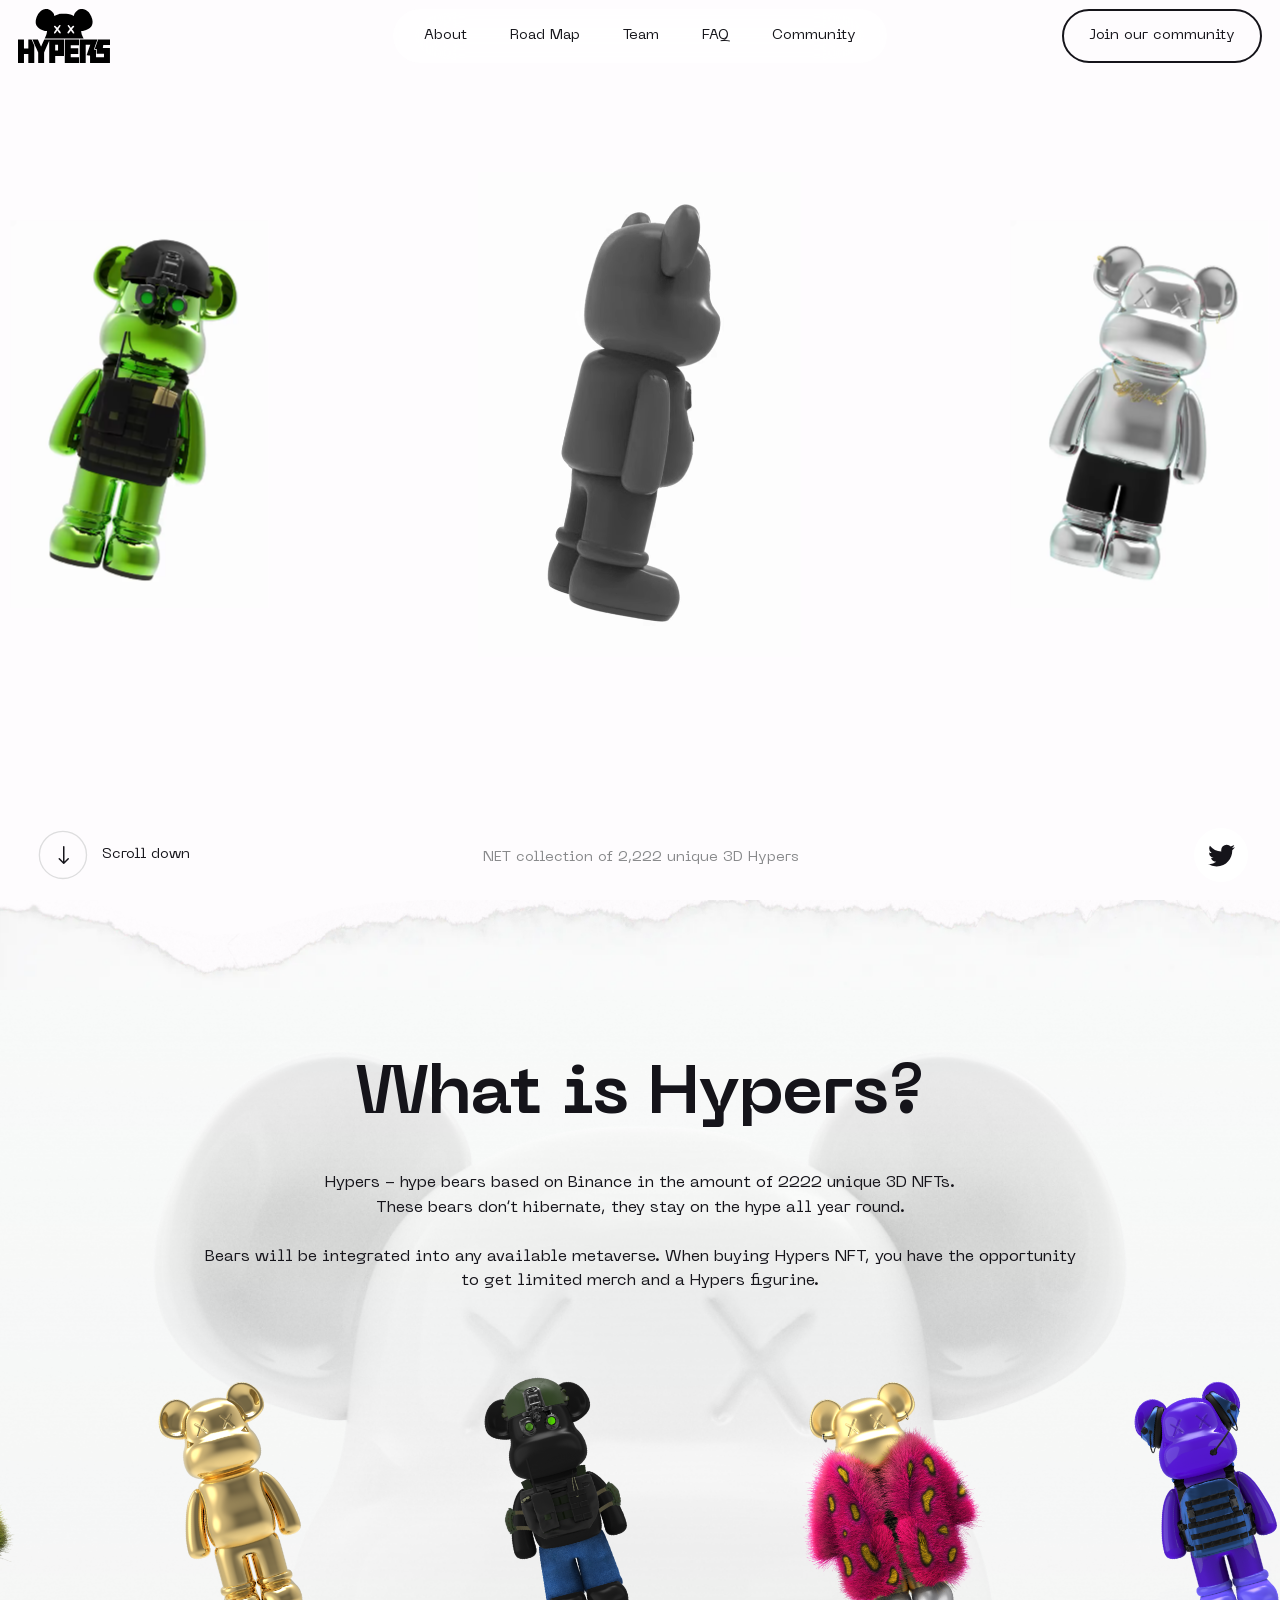
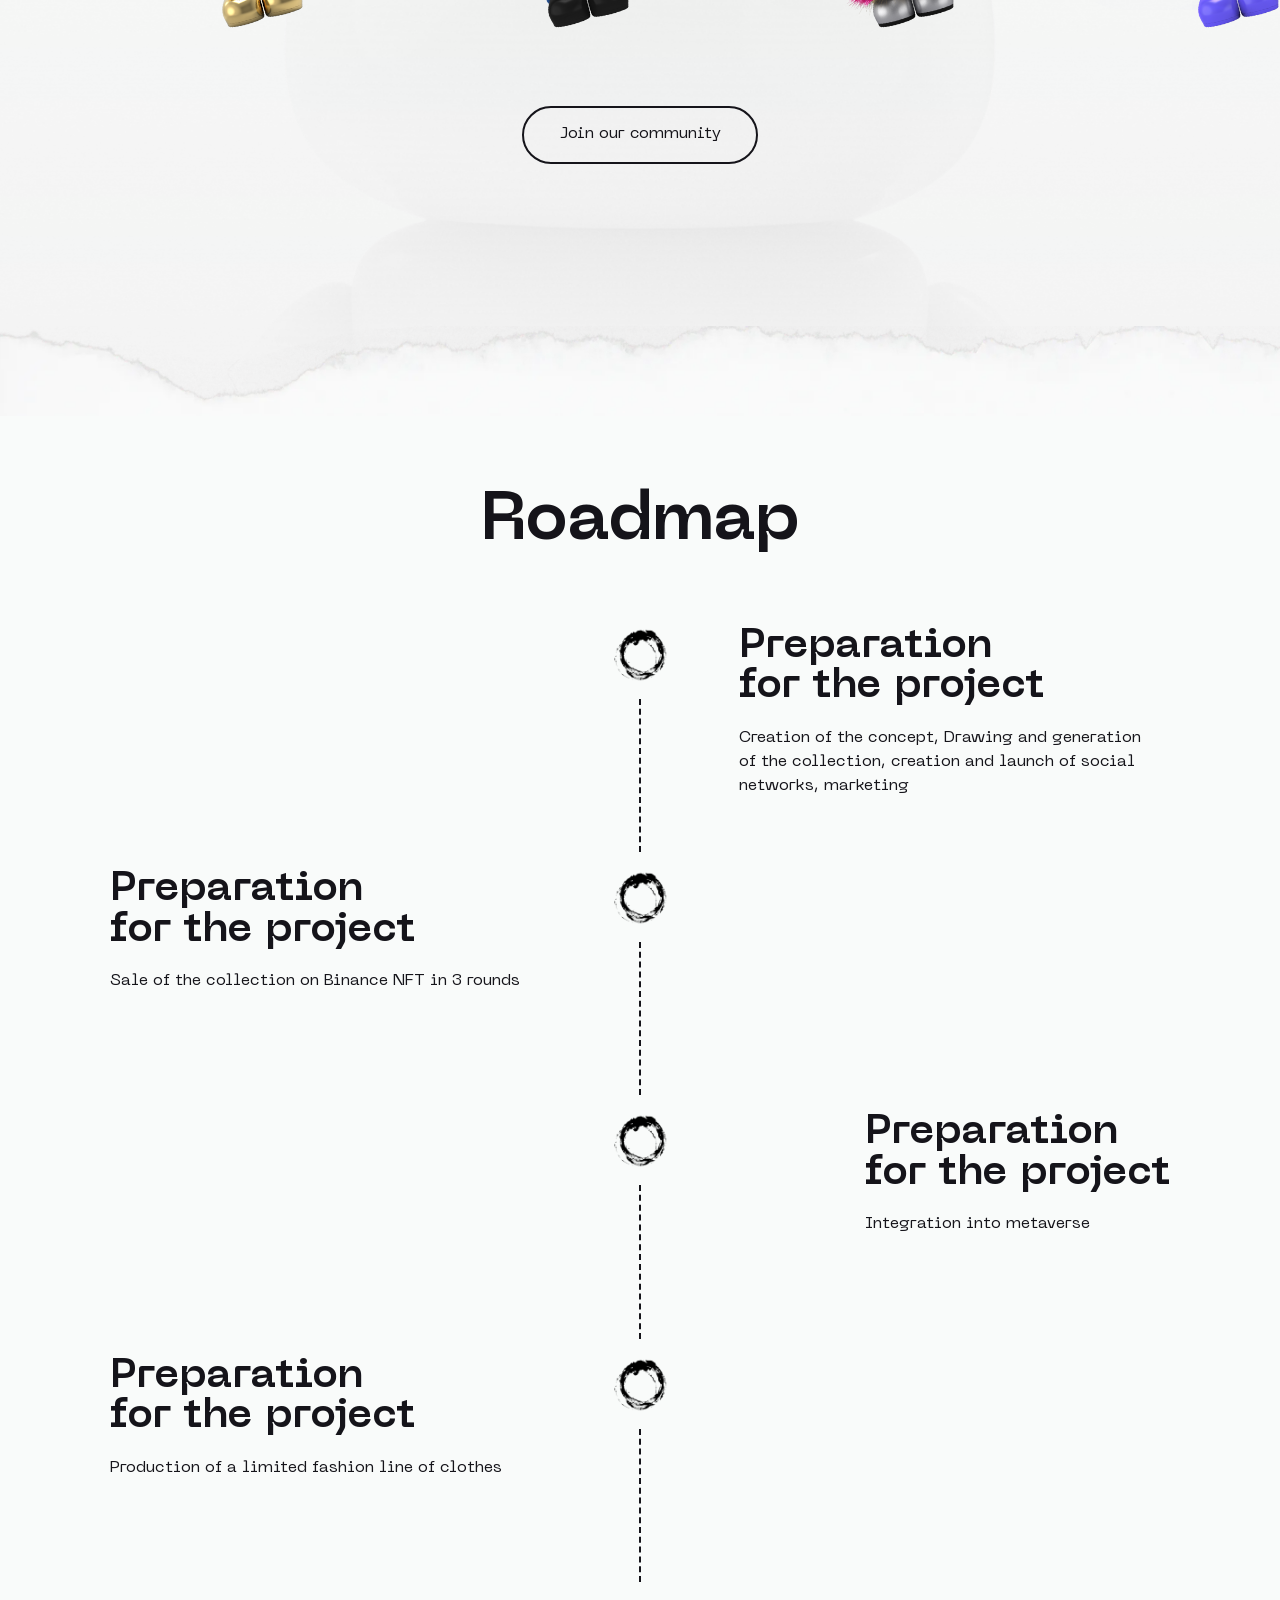
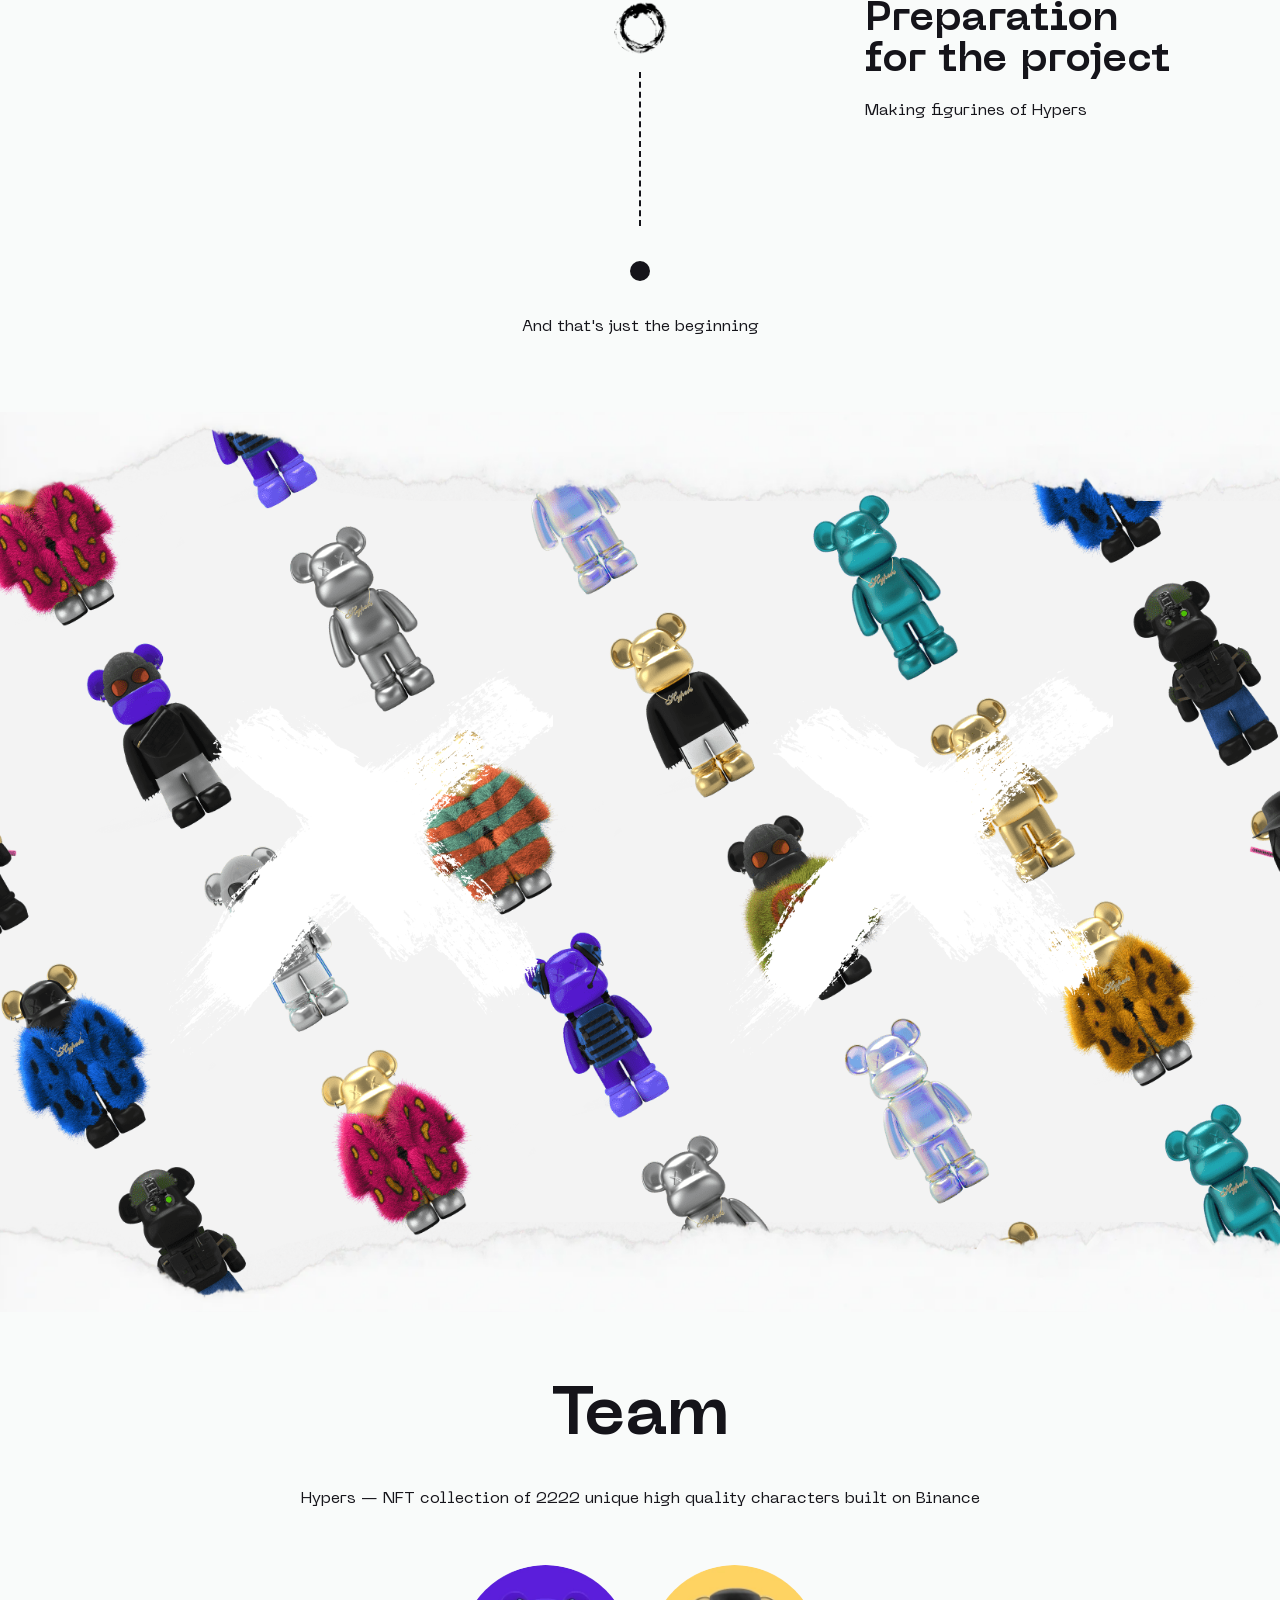
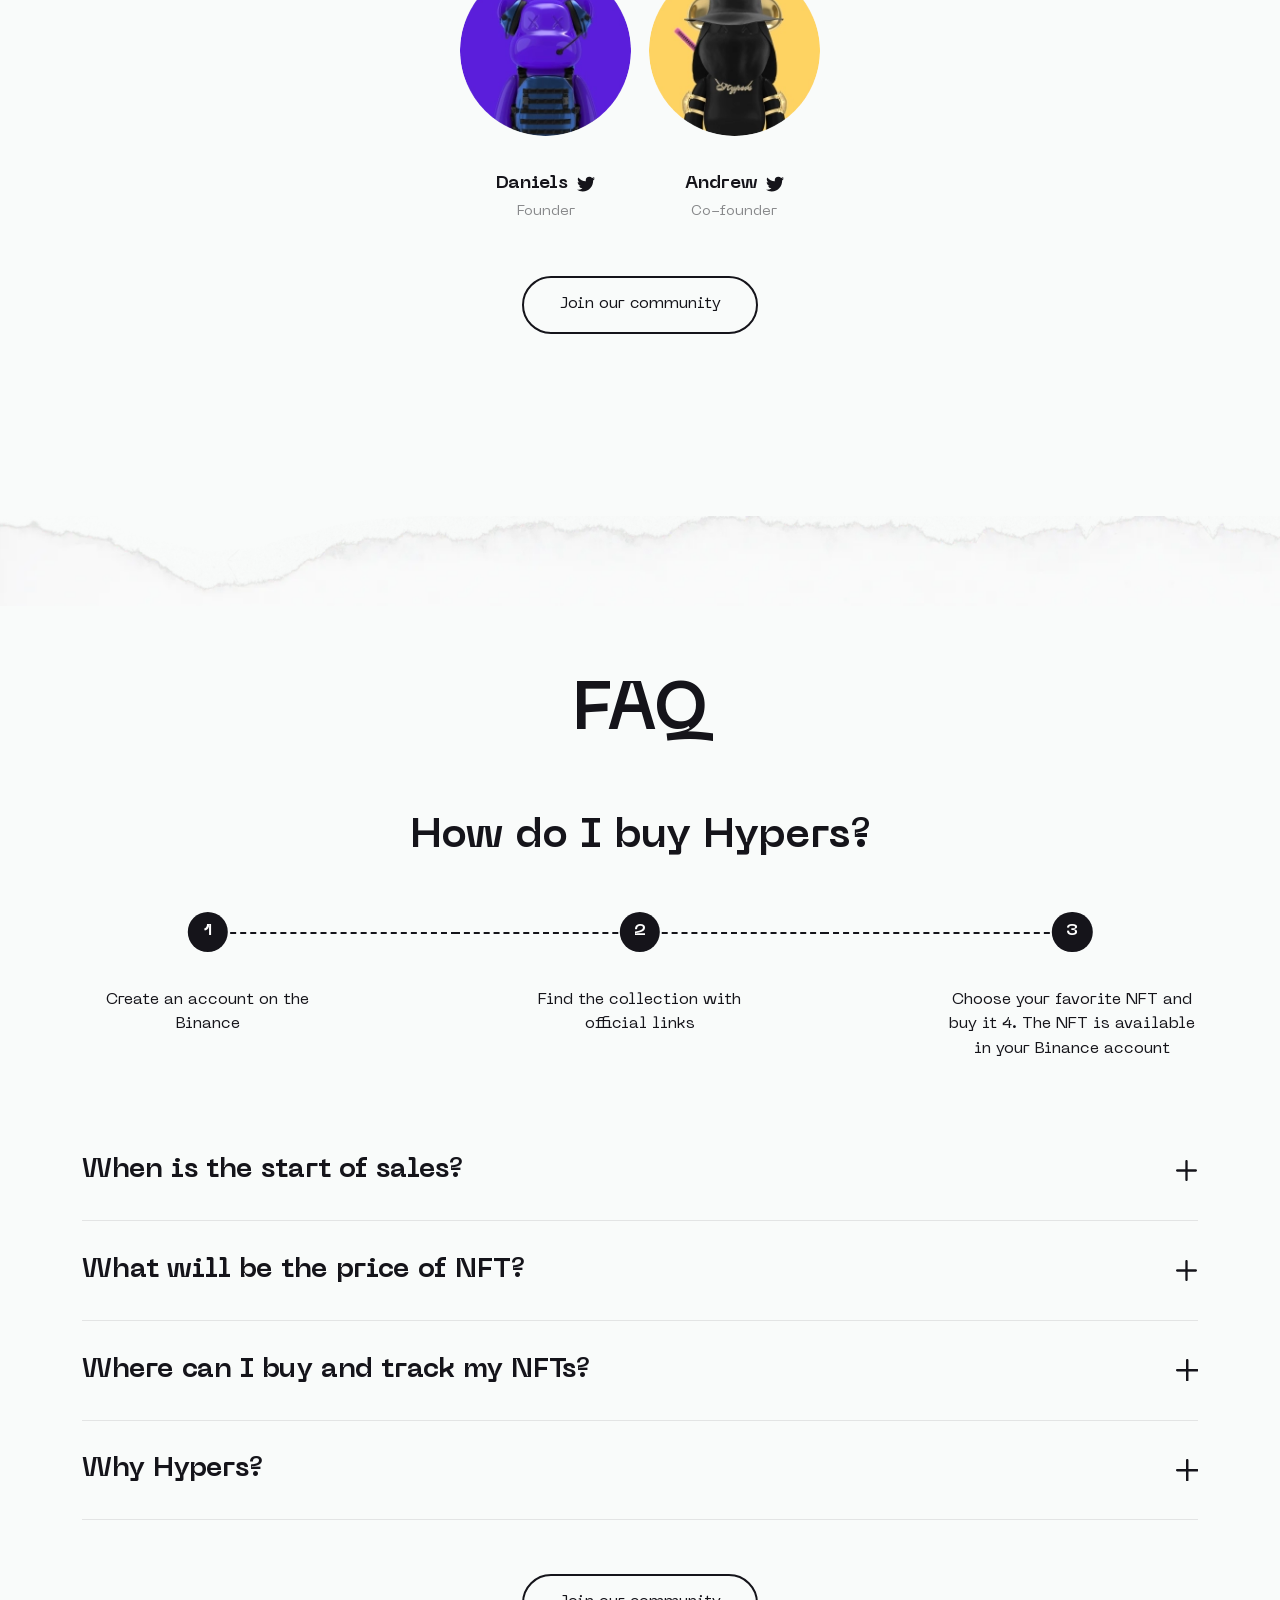
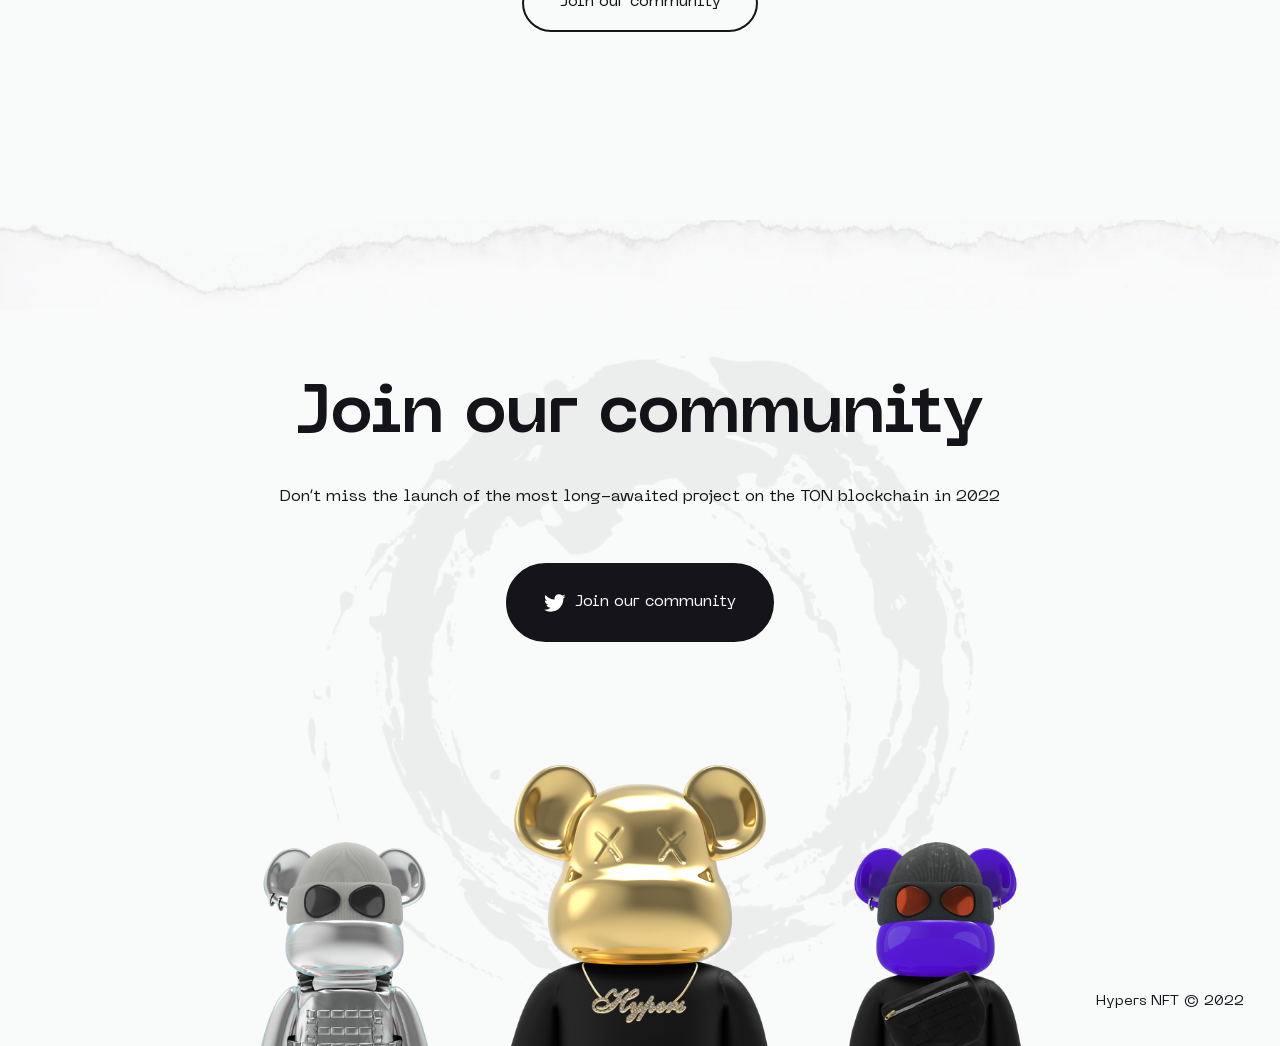
==== commit a010f926: "edit" ====
--- a/public/index.html
+++ b/public/index.html
@@ -2,16 +2,28 @@
 <html lang="en">
 	<head>
 		<meta charset="utf-8">
-		<title>HYPERS NFT</title>
-		<meta name="description" content="о чем страница">
+		<title>Hypers NFT based on Binance</title>
+		<meta name="description" content="Hypers - hype bears based on Binance in the amount of 2222 unique 3D NFTs. These bears don’t hibernate, they stay on the hype all year round. ">
 		<meta http-equiv="X-UA-Compatible" content="IE=edge">
-		<meta name="viewport" content="width=device-width,initial-scale=1.0,  shrink-to-fit=no">
-		<link type="image/ico" href="img/favicon.ico" rel="shortcut icon"><meta name="format-detection" content="telephone=no"> 
+		<meta name="viewport" content="width=device-width,initial-scale=1.0,  shrink-to-fit=no"><link rel="apple-touch-icon" sizes="180x180" href="favicon/apple-touch-icon.png">
+<link rel="icon" type="image/png" sizes="32x32" href="favicon/favicon-32x32.png">
+<link rel="icon" type="image/png" sizes="16x16" href="favicon/favicon-16x16.png">
+<link rel="manifest" href="favicon/site.webmanifest">
+<link rel="mask-icon" href="favicon/safari-pinned-tab.svg" color="#000000">
+<meta name="msapplication-TileColor" content="#ffffff">
+<meta name="theme-color" content="#ffffff">
+		<link type="image/ico" href="favicon/favicon.ico" rel="shortcut icon">
+		<meta property="og:title" content="Hypers NFT based on Binance">
+		<meta property="og:description" content="Hypers - hype bears based on Binance in the amount of 2222 unique 3D NFTs. These bears don’t hibernate, they stay on the hype all year round. ">
+		<meta property="og:type" content="website">
+		<meta property="og:image" content="img/og.png">
+		<meta property="og:image:width" content="1280">
+		<meta property="og:image:height" content="630"><meta name="format-detection" content="telephone=no"> 
 		<link href="libs/swiper/swiper-bundle.min.css" rel="stylesheet"/>
 		<link href="libs/@fancyapps/ui/fancybox.css" rel="stylesheet"/>
 		<link href="css/main.min.css" rel="stylesheet"/>
 	</head>
-	<body class="main-page" data-bg="main.jpg">
+	<body class="main-page">
 		<div class="main-wrapper">
 			<!-- start top-nav-->
 			<div class="top-nav block-with-lazy">
@@ -38,7 +50,7 @@
 								</ul>
 							</div>
 							<div class="top-nav__mob-wrap">
-								<a class="top-nav__join btn btn-outline-primary btn-small" href="#">Join our community
+								<a class="top-nav__join btn btn-outline-primary btn-small" href="https://twitter.com/hypersnfts">Join our community
 								</a>
 								<div class="soc">
 									<a class="soc__item" href="#" target="_blank">
@@ -46,11 +58,6 @@
 											<use xlink:href="img/svg/sprite.svg#twitter"></use>
 										</svg>
 									</a>
-									<a class="soc__item" href="#" target="_blank">
-										<svg class="icon icon-telegram ">
-											<use xlink:href="img/svg/sprite.svg#telegram"></use>
-										</svg>
-									</a>
 								</div>
 								<div class="top-nav__cop">Hypers NFT © 2022
 								</div>
@@ -58,7 +65,7 @@
 						</div>
 					</div>
 					<div class="top-nav__col top-nav__col--right col-auto d-none d-lg-block">
-						<a class="top-nav__join btn btn-outline-primary btn-small" href="#">Join our community
+						<a class="top-nav__join btn btn-outline-primary btn-small" href="https://twitter.com/hypersnfts">Join our community
 						</a>
 					</div>
 					<div class="top-nav__col col-auto d-lg-none">
@@ -122,11 +129,6 @@
 									<use xlink:href="img/svg/sprite.svg#twitter"></use>
 								</svg>
 							</a>
-							<a class="soc__item" href="#" target="_blank">
-								<svg class="icon icon-telegram ">
-									<use xlink:href="img/svg/sprite.svg#telegram"></use>
-								</svg>
-							</a>
 						</div>
 					</div>
 				</div>
@@ -173,12 +175,12 @@
 									</div>
 							</div>
 						</div>
-						<a class="sAbout__btn btn btn-outline-primary" href="#">Join our community
+						<a class="sAbout__btn btn btn-outline-primary" href="https://twitter.com/hypersnfts">Join our community
 						</a>
 					</div>
 				</div>
-				<div class="paper-bg paper-bg--up"><img src="img/paper-bg-up.png" alt=""/></div>
-				<div class="paper-bg"><img src="img/paper-bg-up.png" alt=""/></div>
+				<div class="paper-bg paper-bg--up"><img src="img/paper-bg-up1.png" alt=""/></div>
+				<div class="paper-bg"><img src="img/paper-bg-up1.png" alt=""/></div>
 				<div class="sAbout__bg"><img class="d-none d-lg-block" src="img/about-bg.png" alt=""/><img class="d-block d-lg-none" src="img/about-bg-mob.png" alt=""/>
 				</div>
 			</section>
@@ -254,55 +256,15 @@
 										</picture>
 										<!-- /picture-->
 										<div class="sTeam__item-title-wrap">
-											<div class="sTeam__item-title">Marshall
+											<div class="sTeam__item-title">Daniels
 											</div>
 											<a class="sTeam__item-link" href="#">
-												<svg class="icon icon-telegram ">
-													<use xlink:href="img/svg/sprite.svg#telegram"></use>
+												<svg class="icon icon-twitter ">
+													<use xlink:href="img/svg/sprite.svg#twitter"></use>
 												</svg>
 											</a>
 										</div>
-										<div class="sTeam__item-caption">Creative Director
-										</div>
-									</div>
-								</div>
-								<div class="col-lg-2 col-md-4 col-6">
-									<div class="sTeam__item">
-										<!-- picture-->
-										<picture> 
-											<source type="image/webp" srcset="img/@2x/webp/team-2.webp"/><img src="img/@2x/team-2.png" alt="" loading="lazy"/>
-										</picture>
-										<!-- /picture-->
-										<div class="sTeam__item-title-wrap">
-											<div class="sTeam__item-title">David
-											</div>
-											<a class="sTeam__item-link" href="#">
-												<svg class="icon icon-telegram ">
-													<use xlink:href="img/svg/sprite.svg#telegram"></use>
-												</svg>
-											</a>
-										</div>
-										<div class="sTeam__item-caption">CEO
-										</div>
-									</div>
-								</div>
-								<div class="col-lg-2 col-md-4 col-6">
-									<div class="sTeam__item">
-										<!-- picture-->
-										<picture> 
-											<source type="image/webp" srcset="img/@2x/webp/team-3.webp"/><img src="img/@2x/team-3.png" alt="" loading="lazy"/>
-										</picture>
-										<!-- /picture-->
-										<div class="sTeam__item-title-wrap">
-											<div class="sTeam__item-title">Andrew
-											</div>
-											<a class="sTeam__item-link" href="#">
-												<svg class="icon icon-telegram ">
-													<use xlink:href="img/svg/sprite.svg#telegram"></use>
-												</svg>
-											</a>
-										</div>
-										<div class="sTeam__item-caption">3D Animator/Designer
+										<div class="sTeam__item-caption">Founder
 										</div>
 									</div>
 								</div>
@@ -314,60 +276,20 @@
 										</picture>
 										<!-- /picture-->
 										<div class="sTeam__item-title-wrap">
-											<div class="sTeam__item-title">Orlando
+											<div class="sTeam__item-title">Andrew
 											</div>
 											<a class="sTeam__item-link" href="#">
-												<svg class="icon icon-telegram ">
-													<use xlink:href="img/svg/sprite.svg#telegram"></use>
+												<svg class="icon icon-twitter ">
+													<use xlink:href="img/svg/sprite.svg#twitter"></use>
 												</svg>
 											</a>
 										</div>
-										<div class="sTeam__item-caption">Community Manager
+										<div class="sTeam__item-caption">Co-founder
 										</div>
 									</div>
 								</div>
-								<div class="col-lg-2 col-md-4 col-6">
-									<div class="sTeam__item">
-										<!-- picture-->
-										<picture> 
-											<source type="image/webp" srcset="img/@2x/webp/team-5.webp"/><img src="img/@2x/team-5.png" alt="" loading="lazy"/>
-										</picture>
-										<!-- /picture-->
-										<div class="sTeam__item-title-wrap">
-											<div class="sTeam__item-title">Kevin
-											</div>
-											<a class="sTeam__item-link" href="#">
-												<svg class="icon icon-telegram ">
-													<use xlink:href="img/svg/sprite.svg#telegram"></use>
-												</svg>
-											</a>
-										</div>
-										<div class="sTeam__item-caption">Marketing Manager
-										</div>
-									</div>
-								</div>
-								<div class="col-lg-2 col-md-4 col-6">
-									<div class="sTeam__item">
-										<!-- picture-->
-										<picture> 
-											<source type="image/webp" srcset="img/@2x/webp/team-6.webp"/><img src="img/@2x/team-6.png" alt="" loading="lazy"/>
-										</picture>
-										<!-- /picture-->
-										<div class="sTeam__item-title-wrap">
-											<div class="sTeam__item-title">Robben
-											</div>
-											<a class="sTeam__item-link" href="#">
-												<svg class="icon icon-telegram ">
-													<use xlink:href="img/svg/sprite.svg#telegram"></use>
-												</svg>
-											</a>
-										</div>
-										<div class="sTeam__item-caption">Blockchain Developer
-										</div>
-									</div>
-								</div>
-					</div>
-					<a class="sTeam__btn btn btn-outline-primary" href="#">Join our community
+					</div>
+					<a class="sTeam__btn btn btn-outline-primary" href="https://twitter.com/hypersnfts">Join our community
 					</a>
 				</div>
 				<div class="paper-bg"><img src="img/paper-bg-up.png" alt=""/></div>
@@ -430,7 +352,7 @@
 							</div>
 						</div>
 					</div>
-					<a class="sFAQ__btn btn btn-outline-primary" href="#">Join our community
+					<a class="sFAQ__btn btn btn-outline-primary" href="https://twitter.com/hypersnfts">Join our community
 					</a>
 				</div>
 				<div class="paper-bg"><img src="img/paper-bg-up.png" alt=""/></div>
@@ -444,8 +366,8 @@
 					<div class="footer__caption">Don&rsquo;t miss the launch of&nbsp;the most long-awaited project on&nbsp;the TON blockchain in&nbsp;2022
 					</div>
 					<a class="footer__btn btn btn-primary" href="#">
-						<svg class="icon icon-telegram ">
-							<use xlink:href="img/svg/sprite.svg#telegram"></use>
+						<svg class="icon icon-twitter ">
+							<use xlink:href="img/svg/sprite.svg#twitter"></use>
 						</svg><span>Join our community</span>
 					</a>
 					<div class="footer__copyright">Hypers NFT © 2022
@@ -474,12 +396,15 @@
 					</div>
 				</div>
 				<div class="footer__pics-wrap">
-					<div class="footer__pic footer__pic--pic1"><img class="d-none d-lg-block" src="img/footer-pic-1.png" alt=""/><img class="d-lg-none d-block" src="img/footer-pic-1-mob.png" alt=""/>
-					</div>
-					<div class="footer__pic footer__pic--pic2"><img class="d-none d-lg-block" src="img/footer-pic-2.png" alt=""/><img class="d-lg-none d-block" src="img/footer-pic-2-mob.png" alt=""/>
-					</div>
-					<div class="footer__pic footer__pic--pic3"><img class="d-none d-lg-block" src="img/footer-pic-3.png" alt=""/><img class="d-lg-none d-block" src="img/footer-pic-3-mob.png" alt=""/>
-					</div>
+					<picture class="footer__pic footer__pic--pic1">
+						<source media="(min-width: 992px )" srcset="img/footer-pic-1.png"/><img src="img/footer-pic-1-mob.png" alt=""/>
+					</picture>
+					<picture class="footer__pic footer__pic--pic2">
+						<source media="(min-width: 992px )" srcset="img/footer-pic-2.png"/><img src="img/footer-pic-2-mob.png" alt=""/>
+					</picture>
+					<picture class="footer__pic footer__pic--pic3">
+						<source media="(min-width: 992px )" srcset="img/footer-pic-3.png"/><img src="img/footer-pic-3-mob.png" alt=""/>
+					</picture>
 				</div>
 			</footer>
 		</div>
--- a/public/css/main.min.css
+++ b/public/css/main.min.css
@@ -1 +1 @@
-@charset "UTF-8";@font-face{font-display:swap;font-family:NeueMachina;font-style:normal;font-weight:400;src:url(../fonts/NeueMachina-Regular.woff2) format("woff2")}@font-face{font-display:swap;font-family:NeueMachina;font-style:normal;font-weight:700;src:url(../fonts/NeueMachina-Bold.woff2) format("woff2")}.icon{fill:currentColor;display:inline-block;height:1em;width:1em}.icon-arrow-down,.icon-arrow-up{font-size:2.4rem;width:1em}.icon-basket{font-size:2.4rem;width:.9166666667em}.icon-check{font-size:2.7rem;width:1em}.icon-fb,.icon-instagram,.icon-telegram,.icon-twitter{font-size:2.4rem;width:1em}.icon-viber{font-size:1.6rem;width:1em}.icon-vk{font-size:2.4rem;width:1em}.icon-whatsapp{font-size:1.6rem;width:1em}:root{--bs-blue:#0d6efd;--bs-indigo:#6610f2;--bs-purple:#6f42c1;--bs-pink:#d63384;--bs-red:#dc3545;--bs-orange:#fd7e14;--bs-yellow:#ffc107;--bs-green:#198754;--bs-teal:#20c997;--bs-cyan:#0dcaf0;--bs-black:#000;--bs-white:#fff;--bs-gray:#6c757d;--bs-gray-dark:#343a40;--bs-gray-100:#f8f9fa;--bs-gray-200:#e9ecef;--bs-gray-300:#dee2e6;--bs-gray-400:#ced4da;--bs-gray-500:#adb5bd;--bs-gray-600:#6c757d;--bs-gray-700:#495057;--bs-gray-800:#343a40;--bs-gray-900:#212529;--bs-primary:#15141a;--bs-secondary:#87888a;--bs-danger:#dc3545;--bs-primary-rgb:21,20,26;--bs-secondary-rgb:135,136,138;--bs-danger-rgb:220,53,69;--bs-white-rgb:255,255,255;--bs-black-rgb:0,0,0;--bs-body-color-rgb:21,20,26;--bs-body-bg-rgb:249,251,250;--bs-font-sans-serif:"NeueMachina",system-ui,-apple-system,"Segoe UI",Roboto,"Helvetica Neue",Arial,"Noto Sans","Liberation Sans",sans-serif,"Apple Color Emoji","Segoe UI Emoji","Segoe UI Symbol","Noto Color Emoji";--bs-font-monospace:SFMono-Regular,Menlo,Monaco,Consolas,"Liberation Mono","Courier New",monospace;--bs-gradient:linear-gradient(180deg,hsla(0,0%,100%,.15),hsla(0,0%,100%,0));--bs-body-font-family:var(--bs-font-sans-serif);--bs-body-font-size:0.9999999992rem;--bs-body-font-weight:400;--bs-body-line-height:1.5;--bs-body-color:#15141a;--bs-body-bg:#f9fbfa;--bs-border-width:1px;--bs-border-style:solid;--bs-border-color:#dee2e6;--bs-border-color-translucent:rgba(0,0,0,.175);--bs-border-radius:0.375rem;--bs-border-radius-sm:0.25rem;--bs-border-radius-lg:0.5rem;--bs-border-radius-xl:1rem;--bs-border-radius-2xl:2rem;--bs-border-radius-pill:50rem;--bs-link-color:#15141a;--bs-link-hover-color:#111015;--bs-code-color:#d63384;--bs-highlight-bg:#fff3cd}*,:after,:before{box-sizing:border-box}body{-webkit-text-size-adjust:100%;-webkit-tap-highlight-color:rgba(0,0,0,0);background-color:var(--bs-body-bg);color:var(--bs-body-color);font-family:var(--bs-body-font-family);font-size:var(--bs-body-font-size);font-weight:var(--bs-body-font-weight);line-height:var(--bs-body-line-height);margin:0;text-align:var(--bs-body-text-align)}hr{border:0;border-top:1px solid;color:inherit;margin:1rem 0;opacity:.25}.h1,.h2,.h3,.h4,.h5,.h6,h1,h2,h3,h4,h5,h6{font-weight:500;line-height:1.2;margin-bottom:.5rem;margin-top:0}.h1,h1{font-size:calc(1.375rem + 1.6875vw)}.h2,h2{font-size:calc(1.325rem + 1.0125vw)}.h3,h3{font-size:calc(1.3rem + .675vw)}.h4,h4{font-size:calc(1.275rem + .3375vw)}.h5,h5{font-size:1.249999999rem}.h6,h6{font-size:.9999999992rem}p{margin-bottom:1rem;margin-top:0}abbr[title]{cursor:help;-webkit-text-decoration:underline dotted;text-decoration:underline dotted;-webkit-text-decoration-skip-ink:none;text-decoration-skip-ink:none}address{font-style:normal;line-height:inherit;margin-bottom:1rem}ol,ul{padding-left:2rem}dl,ol,ul{margin-bottom:1rem;margin-top:0}ol ol,ol ul,ul ol,ul ul{margin-bottom:0}dt{font-weight:700}dd{margin-bottom:.5rem;margin-left:0}blockquote{margin:0 0 1rem}b,strong{font-weight:bolder}.small,small{font-size:.875em}.mark,mark{background-color:var(--bs-highlight-bg);padding:.1875em}sub,sup{font-size:.75em;line-height:0;position:relative;vertical-align:baseline}sub{bottom:-.25em}sup{top:-.5em}a{color:var(--bs-link-color);text-decoration:underline}a:hover{color:var(--bs-link-hover-color)}a:not([href]):not([class]),a:not([href]):not([class]):hover{color:inherit;text-decoration:none}code,kbd,pre,samp{font-family:var(--bs-font-monospace);font-size:1em}pre{display:block;font-size:.875em;margin-bottom:1rem;margin-top:0;overflow:auto}pre code{color:inherit;font-size:inherit;word-break:normal}code{word-wrap:break-word;color:var(--bs-code-color);font-size:.875em}a>code{color:inherit}kbd{background-color:var(--bs-body-color);border-radius:.25rem;color:var(--bs-body-bg);font-size:.875em;padding:.1875rem .375rem}kbd kbd{font-size:1em;padding:0}figure{margin:0 0 1rem}img,svg{vertical-align:middle}table{border-collapse:collapse;caption-side:bottom}caption{color:rgba(var(--bs-body-color-rgb),.75);padding-bottom:.5rem;padding-top:.5rem;text-align:left}th{text-align:inherit;text-align:-webkit-match-parent}tbody,td,tfoot,th,thead,tr{border:0 solid;border-color:inherit}label{display:inline-block}button{border-radius:0}button:focus:not(:focus-visible){outline:0}button,input,optgroup,select,textarea{font-family:inherit;font-size:inherit;line-height:inherit;margin:0}button,select{text-transform:none}[role=button]{cursor:pointer}select{word-wrap:normal}select:disabled{opacity:1}[list]:not([type=date]):not([type=datetime-local]):not([type=month]):not([type=week]):not([type=time])::-webkit-calendar-picker-indicator{display:none!important}[type=button],[type=reset],[type=submit],button{-webkit-appearance:button}[type=button]:not(:disabled),[type=reset]:not(:disabled),[type=submit]:not(:disabled),button:not(:disabled){cursor:pointer}::-moz-focus-inner{border-style:none;padding:0}textarea{resize:vertical}fieldset{border:0;margin:0;min-width:0;padding:0}legend{float:left;font-size:calc(1.275rem + .3375vw);line-height:inherit;margin-bottom:.5rem;padding:0;width:100%}legend+*{clear:left}::-webkit-datetime-edit-day-field,::-webkit-datetime-edit-fields-wrapper,::-webkit-datetime-edit-hour-field,::-webkit-datetime-edit-minute,::-webkit-datetime-edit-month-field,::-webkit-datetime-edit-text,::-webkit-datetime-edit-year-field{padding:0}::-webkit-inner-spin-button{height:auto}[type=search]{-webkit-appearance:textfield;outline-offset:-2px}::-webkit-search-decoration{-webkit-appearance:none}::-webkit-color-swatch-wrapper{padding:0}::-webkit-file-upload-button{-webkit-appearance:button;font:inherit}::file-selector-button{-webkit-appearance:button;font:inherit}output{display:inline-block}iframe{border:0}summary{cursor:pointer;display:list-item}progress{vertical-align:baseline}[hidden]{display:none!important}.lead{font-size:1.249999999rem;font-weight:300}.display-1{font-size:calc(1.625rem + 5.0625vw);font-weight:300;line-height:1.2}.display-2{font-size:calc(1.575rem + 4.3875vw);font-weight:300;line-height:1.2}.display-3{font-size:calc(1.525rem + 3.7125vw);font-weight:300;line-height:1.2}.display-4{font-size:calc(1.475rem + 3.0375vw);font-weight:300;line-height:1.2}.display-5{font-size:calc(1.425rem + 2.3625vw);font-weight:300;line-height:1.2}.display-6{font-size:calc(1.375rem + 1.6875vw);font-weight:300;line-height:1.2}.list-inline,.list-unstyled{list-style:none;padding-left:0}.list-inline-item{display:inline-block}.list-inline-item:not(:last-child){margin-right:.5rem}.initialism{font-size:.875em;text-transform:uppercase}.blockquote{font-size:1.249999999rem;margin-bottom:1rem}.blockquote>:last-child{margin-bottom:0}.blockquote-footer{color:#6c757d;font-size:.875em;margin-bottom:1rem;margin-top:-1rem}.blockquote-footer:before{content:"— "}.container,.container-fluid,.container-lg,.container-md,.container-sm,.container-xl,.container-xxl{--bs-gutter-x:1.5rem;--bs-gutter-y:0;margin-left:auto;margin-right:auto;padding-left:calc(var(--bs-gutter-x)*.5);padding-right:calc(var(--bs-gutter-x)*.5);width:100%}.row{--bs-gutter-x:1.5rem;--bs-gutter-y:0;display:flex;flex-wrap:wrap;margin-left:calc(var(--bs-gutter-x)*-.5);margin-right:calc(var(--bs-gutter-x)*-.5);margin-top:calc(var(--bs-gutter-y)*-1)}.row>*{flex-shrink:0;margin-top:var(--bs-gutter-y);max-width:100%;padding-left:calc(var(--bs-gutter-x)*.5);padding-right:calc(var(--bs-gutter-x)*.5);width:100%}.col{flex:1 0 0%}.row-cols-auto>*{flex:0 0 auto;width:auto}.row-cols-1>*{flex:0 0 auto;width:100%}.row-cols-2>*{flex:0 0 auto;width:50%}.row-cols-3>*{flex:0 0 auto;width:33.3333333333%}.row-cols-4>*{flex:0 0 auto;width:25%}.row-cols-5>*{flex:0 0 auto;width:20%}.row-cols-6>*{flex:0 0 auto;width:16.6666666667%}.col-auto{flex:0 0 auto;width:auto}.col-1{flex:0 0 auto;width:8.33333333%}.col-2{flex:0 0 auto;width:16.66666667%}.col-3{flex:0 0 auto;width:25%}.col-4{flex:0 0 auto;width:33.33333333%}.col-5{flex:0 0 auto;width:41.66666667%}.col-6{flex:0 0 auto;width:50%}.col-7{flex:0 0 auto;width:58.33333333%}.col-8{flex:0 0 auto;width:66.66666667%}.col-9{flex:0 0 auto;width:75%}.col-10{flex:0 0 auto;width:83.33333333%}.col-11{flex:0 0 auto;width:91.66666667%}.col-12{flex:0 0 auto;width:100%}.offset-1{margin-left:8.33333333%}.offset-2{margin-left:16.66666667%}.offset-3{margin-left:25%}.offset-4{margin-left:33.33333333%}.offset-5{margin-left:41.66666667%}.offset-6{margin-left:50%}.offset-7{margin-left:58.33333333%}.offset-8{margin-left:66.66666667%}.offset-9{margin-left:75%}.offset-10{margin-left:83.33333333%}.offset-11{margin-left:91.66666667%}.g-0,.gx-0{--bs-gutter-x:0}.g-0,.gy-0{--bs-gutter-y:0}.g-1,.gx-1{--bs-gutter-x:0.25rem}.g-1,.gy-1{--bs-gutter-y:0.25rem}.g-2,.gx-2{--bs-gutter-x:0.5rem}.g-2,.gy-2{--bs-gutter-y:0.5rem}.g-3,.gx-3{--bs-gutter-x:1rem}.g-3,.gy-3{--bs-gutter-y:1rem}.g-4,.gx-4{--bs-gutter-x:1.5rem}.g-4,.gy-4{--bs-gutter-y:1.5rem}.g-5,.gx-5{--bs-gutter-x:3rem}.g-5,.gy-5{--bs-gutter-y:3rem}.form-label{margin-bottom:.5rem}.col-form-label{font-size:inherit;line-height:1.5;margin-bottom:0;padding-bottom:calc(.375rem + 1px);padding-top:calc(.375rem + 1px)}.col-form-label-lg{font-size:1.249999999rem;padding-bottom:calc(.5rem + 1px);padding-top:calc(.5rem + 1px)}.col-form-label-sm{font-size:.8749999993rem;padding-bottom:calc(.25rem + 1px);padding-top:calc(.25rem + 1px)}.form-text{color:rgba(var(--bs-body-color-rgb),.75);font-size:.875em;margin-top:.25rem}.form-control{-webkit-appearance:none;-moz-appearance:none;appearance:none;background-clip:padding-box;background-color:#f9fbfa;border:1px solid #ced4da;border-radius:.375rem;color:#15141a;display:block;font-size:.9999999992rem;font-weight:400;line-height:1.5;padding:.375rem .75rem;transition:border-color .15s ease-in-out,box-shadow .15s ease-in-out;width:100%}.form-control[type=file]{overflow:hidden}.form-control[type=file]:not(:disabled):not([readonly]){cursor:pointer}.form-control:focus{background-color:#f9fbfa;border-color:#8a8a8d;box-shadow:0 0 0 .25rem rgba(21,20,26,.25);color:#15141a;outline:0}.form-control::-webkit-date-and-time-value{height:1.5em}.form-control::-moz-placeholder{color:#6c757d;opacity:1}.form-control::placeholder{color:#6c757d;opacity:1}.form-control:disabled{background-color:#e9ecef;opacity:1}.form-control::-webkit-file-upload-button{-webkit-margin-end:.75rem;background-color:#e9ecef;border:0 solid;border-color:inherit;border-inline-end-width:1px;border-radius:0;color:#15141a;margin:-.375rem -.75rem;margin-inline-end:.75rem;padding:.375rem .75rem;pointer-events:none;-webkit-transition:color .15s ease-in-out,background-color .15s ease-in-out,border-color .15s ease-in-out,box-shadow .15s ease-in-out;transition:color .15s ease-in-out,background-color .15s ease-in-out,border-color .15s ease-in-out,box-shadow .15s ease-in-out}.form-control::file-selector-button{-webkit-margin-end:.75rem;background-color:#e9ecef;border:0 solid;border-color:inherit;border-inline-end-width:1px;border-radius:0;color:#15141a;margin:-.375rem -.75rem;margin-inline-end:.75rem;padding:.375rem .75rem;pointer-events:none;transition:color .15s ease-in-out,background-color .15s ease-in-out,border-color .15s ease-in-out,box-shadow .15s ease-in-out}.form-control:hover:not(:disabled):not([readonly])::-webkit-file-upload-button{background-color:#dde0e3}.form-control:hover:not(:disabled):not([readonly])::file-selector-button{background-color:#dde0e3}.form-control-plaintext{background-color:transparent;border:solid transparent;border-width:1px 0;color:#15141a;display:block;line-height:1.5;margin-bottom:0;padding:.375rem 0;width:100%}.form-control-plaintext:focus{outline:0}.form-control-plaintext.form-control-lg,.form-control-plaintext.form-control-sm{padding-left:0;padding-right:0}.form-control-sm{border-radius:.25rem;font-size:.8749999993rem;min-height:calc(1.5em + .5rem + 2px);padding:.25rem .5rem}.form-control-sm::-webkit-file-upload-button{-webkit-margin-end:.5rem;margin:-.25rem -.5rem;margin-inline-end:.5rem;padding:.25rem .5rem}.form-control-sm::file-selector-button{-webkit-margin-end:.5rem;margin:-.25rem -.5rem;margin-inline-end:.5rem;padding:.25rem .5rem}.form-control-lg{border-radius:.5rem;font-size:1.249999999rem;min-height:calc(1.5em + 1rem + 2px);padding:.5rem 1rem}.form-control-lg::-webkit-file-upload-button{-webkit-margin-end:1rem;margin:-.5rem -1rem;margin-inline-end:1rem;padding:.5rem 1rem}.form-control-lg::file-selector-button{-webkit-margin-end:1rem;margin:-.5rem -1rem;margin-inline-end:1rem;padding:.5rem 1rem}textarea.form-control{min-height:calc(1.5em + .75rem + 2px)}textarea.form-control-sm{min-height:calc(1.5em + .5rem + 2px)}textarea.form-control-lg{min-height:calc(1.5em + 1rem + 2px)}.form-control-color{height:calc(1.5em + .75rem + 2px);padding:.375rem;width:3rem}.form-control-color:not(:disabled):not([readonly]){cursor:pointer}.form-control-color::-moz-color-swatch{border:0!important;border-radius:.375rem}.form-control-color::-webkit-color-swatch{border-radius:.375rem}.form-control-color.form-control-sm{height:calc(1.5em + .5rem + 2px)}.form-control-color.form-control-lg{height:calc(1.5em + 1rem + 2px)}.form-select,.select2-container--default .select2-selection--single{-moz-padding-start:calc(.75rem - 3px);-webkit-appearance:none;-moz-appearance:none;appearance:none;background-color:#f9fbfa;background-image:url("data:image/svg+xml;charset=utf-8,%3Csvg xmlns='http://www.w3.org/2000/svg' viewBox='0 0 16 16'%3E%3Cpath fill='none' stroke='%23343a40' stroke-linecap='round' stroke-linejoin='round' stroke-width='2' d='m2 5 6 6 6-6'/%3E%3C/svg%3E");background-position:right .75rem center;background-repeat:no-repeat;background-size:16px 12px;border:1px solid #ced4da;border-radius:.375rem;color:#15141a;display:block;font-size:.9999999992rem;font-weight:400;line-height:1.5;padding:.375rem 2.25rem .375rem .75rem;transition:border-color .15s ease-in-out,box-shadow .15s ease-in-out;width:100%}.form-select:focus,.select2-container--default .select2-selection--single:focus{border-color:#8a8a8d;box-shadow:0 0 0 .25rem rgba(21,20,26,.25);outline:0}.form-select[multiple],.form-select[size]:not([size="1"]),.select2-container--default [multiple].select2-selection--single,.select2-container--default [size].select2-selection--single:not([size="1"]){background-image:none;padding-right:.75rem}.form-select:disabled,.select2-container--default .select2-selection--single:disabled{background-color:#e9ecef}.form-select:-moz-focusring,.select2-container--default .select2-selection--single:-moz-focusring{color:transparent;text-shadow:0 0 0 #15141a}.form-select-sm{border-radius:.25rem;font-size:.8749999993rem;padding-bottom:.25rem;padding-left:.5rem;padding-top:.25rem}.form-select-lg{border-radius:.5rem;font-size:1.249999999rem;padding-bottom:.5rem;padding-left:1rem;padding-top:.5rem}.form-check{display:block;margin-bottom:.125rem;min-height:1.5rem;padding-left:1.5em}.form-check .form-check-input{float:left;margin-left:-1.5em}.form-check-reverse{padding-left:0;padding-right:1.5em;text-align:right}.form-check-reverse .form-check-input{float:right;margin-left:0;margin-right:-1.5em}.form-check-input{color-adjust:exact;-webkit-appearance:none;-moz-appearance:none;appearance:none;background-color:#f9fbfa;background-position:50%;background-repeat:no-repeat;background-size:contain;border:1px solid rgba(0,0,0,.25);height:1em;margin-top:.25em;-webkit-print-color-adjust:exact;print-color-adjust:exact;vertical-align:top;width:1em}.form-check-input[type=checkbox]{border-radius:.25em}.form-check-input[type=radio]{border-radius:50%}.form-check-input:active{filter:brightness(90%)}.form-check-input:focus{border-color:#8a8a8d;box-shadow:0 0 0 .25rem rgba(21,20,26,.25);outline:0}.form-check-input:checked{background-color:#15141a;border-color:#15141a}.form-check-input:checked[type=checkbox]{background-image:url("data:image/svg+xml;charset=utf-8,%3Csvg xmlns='http://www.w3.org/2000/svg' viewBox='0 0 20 20'%3E%3Cpath fill='none' stroke='%23fff' stroke-linecap='round' stroke-linejoin='round' stroke-width='3' d='m6 10 3 3 6-6'/%3E%3C/svg%3E")}.form-check-input:checked[type=radio]{background-image:url("data:image/svg+xml;charset=utf-8,%3Csvg xmlns='http://www.w3.org/2000/svg' viewBox='-4 -4 8 8'%3E%3Ccircle r='2' fill='%23fff'/%3E%3C/svg%3E")}.form-check-input[type=checkbox]:indeterminate{background-color:#15141a;background-image:url("data:image/svg+xml;charset=utf-8,%3Csvg xmlns='http://www.w3.org/2000/svg' viewBox='0 0 20 20'%3E%3Cpath fill='none' stroke='%23fff' stroke-linecap='round' stroke-linejoin='round' stroke-width='3' d='M6 10h8'/%3E%3C/svg%3E");border-color:#15141a}.form-check-input:disabled{filter:none;opacity:.5;pointer-events:none}.form-check-input:disabled~.form-check-label,.form-check-input[disabled]~.form-check-label{cursor:default;opacity:.5}.form-switch{padding-left:2.5em}.form-switch .form-check-input{background-image:url("data:image/svg+xml;charset=utf-8,%3Csvg xmlns='http://www.w3.org/2000/svg' viewBox='-4 -4 8 8'%3E%3Ccircle r='3' fill='rgba(0, 0, 0, 0.25)'/%3E%3C/svg%3E");background-position:0;border-radius:2em;margin-left:-2.5em;transition:background-position .15s ease-in-out;width:2em}.form-switch .form-check-input:focus{background-image:url("data:image/svg+xml;charset=utf-8,%3Csvg xmlns='http://www.w3.org/2000/svg' viewBox='-4 -4 8 8'%3E%3Ccircle r='3' fill='%238a8a8d'/%3E%3C/svg%3E")}.form-switch .form-check-input:checked{background-image:url("data:image/svg+xml;charset=utf-8,%3Csvg xmlns='http://www.w3.org/2000/svg' viewBox='-4 -4 8 8'%3E%3Ccircle r='3' fill='%23fff'/%3E%3C/svg%3E");background-position:100%}.form-switch.form-check-reverse{padding-left:0;padding-right:2.5em}.form-switch.form-check-reverse .form-check-input{margin-left:0;margin-right:-2.5em}.form-check-inline{display:inline-block;margin-right:1rem}.btn-check{clip:rect(0,0,0,0);pointer-events:none;position:absolute}.btn-check:disabled+.btn,.btn-check[disabled]+.btn{filter:none;opacity:.65;pointer-events:none}.form-range{-webkit-appearance:none;-moz-appearance:none;appearance:none;background-color:transparent;height:1.5rem;padding:0;width:100%}.form-range:focus{outline:0}.form-range:focus::-webkit-slider-thumb{box-shadow:0 0 0 1px #f9fbfa,0 0 0 .25rem rgba(21,20,26,.25)}.form-range:focus::-moz-range-thumb{box-shadow:0 0 0 1px #f9fbfa,0 0 0 .25rem rgba(21,20,26,.25)}.form-range::-moz-focus-outer{border:0}.form-range::-webkit-slider-thumb{-webkit-appearance:none;appearance:none;background-color:#15141a;border:0;border-radius:1rem;height:1rem;margin-top:-.25rem;-webkit-transition:background-color .15s ease-in-out,border-color .15s ease-in-out,box-shadow .15s ease-in-out;transition:background-color .15s ease-in-out,border-color .15s ease-in-out,box-shadow .15s ease-in-out;width:1rem}.form-range::-webkit-slider-thumb:active{background-color:#b9b9ba}.form-range::-webkit-slider-runnable-track{background-color:#dee2e6;border-color:transparent;border-radius:1rem;color:transparent;cursor:pointer;height:.5rem;width:100%}.form-range::-moz-range-thumb{-moz-appearance:none;appearance:none;background-color:#15141a;border:0;border-radius:1rem;height:1rem;-moz-transition:background-color .15s ease-in-out,border-color .15s ease-in-out,box-shadow .15s ease-in-out;transition:background-color .15s ease-in-out,border-color .15s ease-in-out,box-shadow .15s ease-in-out;width:1rem}.form-range::-moz-range-thumb:active{background-color:#b9b9ba}.form-range::-moz-range-track{background-color:#dee2e6;border-color:transparent;border-radius:1rem;color:transparent;cursor:pointer;height:.5rem;width:100%}.form-range:disabled{pointer-events:none}.form-range:disabled::-webkit-slider-thumb{background-color:#adb5bd}.form-range:disabled::-moz-range-thumb{background-color:#adb5bd}.form-floating{position:relative}.form-floating>.form-control,.form-floating>.form-control-plaintext,.form-floating>.form-select,.select2-container--default .form-floating>.select2-selection--single{height:calc(3.5rem + 2px);line-height:1.25}.form-floating>label{border:1px solid transparent;height:100%;left:0;overflow:hidden;padding:1rem .75rem;pointer-events:none;position:absolute;text-overflow:ellipsis;top:0;transform-origin:0 0;transition:opacity .1s ease-in-out,transform .1s ease-in-out;white-space:nowrap;width:100%}.form-floating>.form-control,.form-floating>.form-control-plaintext{padding:1rem .75rem}.form-floating>.form-control-plaintext::-moz-placeholder,.form-floating>.form-control::-moz-placeholder{color:transparent}.form-floating>.form-control-plaintext::placeholder,.form-floating>.form-control::placeholder{color:transparent}.form-floating>.form-control-plaintext:not(:-moz-placeholder-shown),.form-floating>.form-control:not(:-moz-placeholder-shown){padding-bottom:.625rem;padding-top:1.625rem}.form-floating>.form-control-plaintext:focus,.form-floating>.form-control-plaintext:not(:placeholder-shown),.form-floating>.form-control:focus,.form-floating>.form-control:not(:placeholder-shown){padding-bottom:.625rem;padding-top:1.625rem}.form-floating>.form-control-plaintext:-webkit-autofill,.form-floating>.form-control:-webkit-autofill{padding-bottom:.625rem;padding-top:1.625rem}.form-floating>.form-select,.select2-container--default .form-floating>.select2-selection--single{padding-bottom:.625rem;padding-top:1.625rem}.form-floating>.form-control:not(:-moz-placeholder-shown)~label{opacity:.65;transform:scale(.85) translateY(-.5rem) translateX(.15rem)}.form-floating>.form-control-plaintext~label,.form-floating>.form-control:focus~label,.form-floating>.form-control:not(:placeholder-shown)~label,.form-floating>.form-select~label,.select2-container--default .form-floating>.select2-selection--single~label{opacity:.65;transform:scale(.85) translateY(-.5rem) translateX(.15rem)}.form-floating>.form-control:-webkit-autofill~label{opacity:.65;transform:scale(.85) translateY(-.5rem) translateX(.15rem)}.form-floating>.form-control-plaintext~label{border-width:1px 0}.input-group{align-items:stretch;display:flex;flex-wrap:wrap;position:relative;width:100%}.input-group>.form-control,.input-group>.form-floating,.input-group>.form-select,.select2-container--default .input-group>.select2-selection--single{flex:1 1 auto;min-width:0;position:relative;width:1%}.input-group>.form-control:focus,.input-group>.form-floating:focus-within,.input-group>.form-select:focus,.select2-container--default .input-group>.select2-selection--single:focus{z-index:3}.input-group .btn{position:relative;z-index:2}.input-group .btn:focus{z-index:3}.input-group-text{align-items:center;background-color:#e9ecef;border:1px solid #ced4da;border-radius:.375rem;color:#15141a;display:flex;font-size:.9999999992rem;font-weight:400;line-height:1.5;padding:.375rem .75rem;text-align:center;white-space:nowrap}.input-group-lg>.btn,.input-group-lg>.form-control,.input-group-lg>.form-select,.input-group-lg>.input-group-text,.select2-container--default .input-group-lg>.select2-selection--single{border-radius:.5rem;font-size:1.249999999rem;padding:.5rem 1rem}.input-group-sm>.btn,.input-group-sm>.form-control,.input-group-sm>.form-select,.input-group-sm>.input-group-text,.select2-container--default .input-group-sm>.select2-selection--single{border-radius:.25rem;font-size:.8749999993rem;padding:.25rem .5rem}.input-group-lg>.form-select,.input-group-sm>.form-select,.select2-container--default .input-group-lg>.select2-selection--single,.select2-container--default .input-group-sm>.select2-selection--single{padding-right:3rem}.input-group.has-validation>.dropdown-toggle:nth-last-child(n+4),.input-group.has-validation>.form-floating:nth-last-child(n+3)>.form-control,.input-group.has-validation>.form-floating:nth-last-child(n+3)>.form-select,.input-group.has-validation>:nth-last-child(n+3):not(.dropdown-toggle):not(.dropdown-menu):not(.form-floating),.input-group:not(.has-validation)>.dropdown-toggle:nth-last-child(n+3),.input-group:not(.has-validation)>.form-floating:not(:last-child)>.form-control,.input-group:not(.has-validation)>.form-floating:not(:last-child)>.form-select,.input-group:not(.has-validation)>:not(:last-child):not(.dropdown-toggle):not(.dropdown-menu):not(.form-floating),.select2-container--default .input-group.has-validation>.form-floating:nth-last-child(n+3)>.select2-selection--single,.select2-container--default .input-group:not(.has-validation)>.form-floating:not(:last-child)>.select2-selection--single{border-bottom-right-radius:0;border-top-right-radius:0}.input-group>.form-floating:not(:first-child)>.form-control,.input-group>.form-floating:not(:first-child)>.form-select,.input-group>:not(:first-child):not(.dropdown-menu):not(.form-floating):not(.valid-tooltip):not(.valid-feedback):not(.invalid-tooltip):not(.invalid-feedback),.select2-container--default .input-group>.form-floating:not(:first-child)>.select2-selection--single{border-bottom-left-radius:0;border-top-left-radius:0;margin-left:-1px}.valid-feedback{color:#198754;display:none;font-size:.875em;margin-top:.25rem;width:100%}.valid-tooltip{background-color:rgba(25,135,84,.9);border-radius:.375rem;color:#fff;display:none;font-size:.8749999993rem;margin-top:.1rem;max-width:100%;padding:.25rem .5rem;position:absolute;top:100%;z-index:5}.is-valid~.valid-feedback,.is-valid~.valid-tooltip,.was-validated :valid~.valid-feedback,.was-validated :valid~.valid-tooltip{display:block}.form-control.is-valid,.was-validated .form-control:valid{background-image:url("data:image/svg+xml;charset=utf-8,%3Csvg xmlns='http://www.w3.org/2000/svg' viewBox='0 0 8 8'%3E%3Cpath fill='%23198754' d='M2.3 6.73.6 4.53c-.4-1.04.46-1.4 1.1-.8l1.1 1.4 3.4-3.8c.6-.63 1.6-.27 1.2.7l-4 4.6c-.43.5-.8.4-1.1.1z'/%3E%3C/svg%3E");background-position:right calc(.375em + .1875rem) center;background-repeat:no-repeat;background-size:calc(.75em + .375rem) calc(.75em + .375rem);border-color:#198754;padding-right:calc(1.5em + .75rem)}.form-control.is-valid:focus,.was-validated .form-control:valid:focus{border-color:#198754;box-shadow:0 0 0 .25rem rgba(25,135,84,.25)}.was-validated textarea.form-control:valid,textarea.form-control.is-valid{background-position:top calc(.375em + .1875rem) right calc(.375em + .1875rem);padding-right:calc(1.5em + .75rem)}.form-select.is-valid,.select2-container--default .is-valid.select2-selection--single,.select2-container--default .was-validated .select2-selection--single:valid,.was-validated .form-select:valid,.was-validated .select2-container--default .select2-selection--single:valid{border-color:#198754}.form-select.is-valid:not([multiple]):not([size]),.form-select.is-valid:not([multiple])[size="1"],.select2-container--default .is-valid.select2-selection--single:not([multiple]):not([size]),.select2-container--default .is-valid.select2-selection--single:not([multiple])[size="1"],.select2-container--default .was-validated .select2-selection--single:valid:not([multiple]):not([size]),.select2-container--default .was-validated .select2-selection--single:valid:not([multiple])[size="1"],.was-validated .form-select:valid:not([multiple]):not([size]),.was-validated .form-select:valid:not([multiple])[size="1"],.was-validated .select2-container--default .select2-selection--single:valid:not([multiple]):not([size]),.was-validated .select2-container--default .select2-selection--single:valid:not([multiple])[size="1"]{background-image:url("data:image/svg+xml;charset=utf-8,%3Csvg xmlns='http://www.w3.org/2000/svg' viewBox='0 0 16 16'%3E%3Cpath fill='none' stroke='%23343a40' stroke-linecap='round' stroke-linejoin='round' stroke-width='2' d='m2 5 6 6 6-6'/%3E%3C/svg%3E"),url("data:image/svg+xml;charset=utf-8,%3Csvg xmlns='http://www.w3.org/2000/svg' viewBox='0 0 8 8'%3E%3Cpath fill='%23198754' d='M2.3 6.73.6 4.53c-.4-1.04.46-1.4 1.1-.8l1.1 1.4 3.4-3.8c.6-.63 1.6-.27 1.2.7l-4 4.6c-.43.5-.8.4-1.1.1z'/%3E%3C/svg%3E");background-position:right .75rem center,center right 2.25rem;background-size:16px 12px,calc(.75em + .375rem) calc(.75em + .375rem);padding-right:4.125rem}.form-select.is-valid:focus,.select2-container--default .is-valid.select2-selection--single:focus,.select2-container--default .was-validated .select2-selection--single:valid:focus,.was-validated .form-select:valid:focus,.was-validated .select2-container--default .select2-selection--single:valid:focus{border-color:#198754;box-shadow:0 0 0 .25rem rgba(25,135,84,.25)}.form-control-color.is-valid,.was-validated .form-control-color:valid{width:calc(3.75rem + 1.5em)}.form-check-input.is-valid,.was-validated .form-check-input:valid{border-color:#198754}.form-check-input.is-valid:checked,.was-validated .form-check-input:valid:checked{background-color:#198754}.form-check-input.is-valid:focus,.was-validated .form-check-input:valid:focus{box-shadow:0 0 0 .25rem rgba(25,135,84,.25)}.form-check-input.is-valid~.form-check-label,.was-validated .form-check-input:valid~.form-check-label{color:#198754}.form-check-inline .form-check-input~.valid-feedback{margin-left:.5em}.input-group .form-control.is-valid,.input-group .form-select.is-valid,.input-group .select2-container--default .is-valid.select2-selection--single,.select2-container--default .input-group .is-valid.select2-selection--single,.select2-container--default .was-validated .input-group .select2-selection--single:valid,.was-validated .input-group .form-control:valid,.was-validated .input-group .form-select:valid,.was-validated .input-group .select2-container--default .select2-selection--single:valid{z-index:1}.input-group .form-control.is-valid:focus,.input-group .form-select.is-valid:focus,.input-group .select2-container--default .is-valid.select2-selection--single:focus,.select2-container--default .input-group .is-valid.select2-selection--single:focus,.select2-container--default .was-validated .input-group .select2-selection--single:valid:focus,.was-validated .input-group .form-control:valid:focus,.was-validated .input-group .form-select:valid:focus,.was-validated .input-group .select2-container--default .select2-selection--single:valid:focus{z-index:3}.invalid-feedback{color:#dc3545;display:none;font-size:.875em;margin-top:.25rem;width:100%}.invalid-tooltip{background-color:rgba(220,53,69,.9);border-radius:.375rem;color:#fff;display:none;font-size:.8749999993rem;margin-top:.1rem;max-width:100%;padding:.25rem .5rem;position:absolute;top:100%;z-index:5}.is-invalid~.invalid-feedback,.is-invalid~.invalid-tooltip,.was-validated :invalid~.invalid-feedback,.was-validated :invalid~.invalid-tooltip{display:block}.form-control.is-invalid,.was-validated .form-control:invalid{background-image:url("data:image/svg+xml;charset=utf-8,%3Csvg xmlns='http://www.w3.org/2000/svg' width='12' height='12' fill='none' stroke='%23dc3545'%3E%3Ccircle cx='6' cy='6' r='4.5'/%3E%3Cpath stroke-linejoin='round' d='M5.8 3.6h.4L6 6.5z'/%3E%3Ccircle cx='6' cy='8.2' r='.6' fill='%23dc3545' stroke='none'/%3E%3C/svg%3E");background-position:right calc(.375em + .1875rem) center;background-repeat:no-repeat;background-size:calc(.75em + .375rem) calc(.75em + .375rem);border-color:#dc3545;padding-right:calc(1.5em + .75rem)}.form-control.is-invalid:focus,.was-validated .form-control:invalid:focus{border-color:#dc3545;box-shadow:0 0 0 .25rem rgba(220,53,69,.25)}.was-validated textarea.form-control:invalid,textarea.form-control.is-invalid{background-position:top calc(.375em + .1875rem) right calc(.375em + .1875rem);padding-right:calc(1.5em + .75rem)}.form-select.is-invalid,.select2-container--default .is-invalid.select2-selection--single,.select2-container--default .was-validated .select2-selection--single:invalid,.was-validated .form-select:invalid,.was-validated .select2-container--default .select2-selection--single:invalid{border-color:#dc3545}.form-select.is-invalid:not([multiple]):not([size]),.form-select.is-invalid:not([multiple])[size="1"],.select2-container--default .is-invalid.select2-selection--single:not([multiple]):not([size]),.select2-container--default .is-invalid.select2-selection--single:not([multiple])[size="1"],.select2-container--default .was-validated .select2-selection--single:invalid:not([multiple]):not([size]),.select2-container--default .was-validated .select2-selection--single:invalid:not([multiple])[size="1"],.was-validated .form-select:invalid:not([multiple]):not([size]),.was-validated .form-select:invalid:not([multiple])[size="1"],.was-validated .select2-container--default .select2-selection--single:invalid:not([multiple]):not([size]),.was-validated .select2-container--default .select2-selection--single:invalid:not([multiple])[size="1"]{background-image:url("data:image/svg+xml;charset=utf-8,%3Csvg xmlns='http://www.w3.org/2000/svg' viewBox='0 0 16 16'%3E%3Cpath fill='none' stroke='%23343a40' stroke-linecap='round' stroke-linejoin='round' stroke-width='2' d='m2 5 6 6 6-6'/%3E%3C/svg%3E"),url("data:image/svg+xml;charset=utf-8,%3Csvg xmlns='http://www.w3.org/2000/svg' width='12' height='12' fill='none' stroke='%23dc3545'%3E%3Ccircle cx='6' cy='6' r='4.5'/%3E%3Cpath stroke-linejoin='round' d='M5.8 3.6h.4L6 6.5z'/%3E%3Ccircle cx='6' cy='8.2' r='.6' fill='%23dc3545' stroke='none'/%3E%3C/svg%3E");background-position:right .75rem center,center right 2.25rem;background-size:16px 12px,calc(.75em + .375rem) calc(.75em + .375rem);padding-right:4.125rem}.form-select.is-invalid:focus,.select2-container--default .is-invalid.select2-selection--single:focus,.select2-container--default .was-validated .select2-selection--single:invalid:focus,.was-validated .form-select:invalid:focus,.was-validated .select2-container--default .select2-selection--single:invalid:focus{border-color:#dc3545;box-shadow:0 0 0 .25rem rgba(220,53,69,.25)}.form-control-color.is-invalid,.was-validated .form-control-color:invalid{width:calc(3.75rem + 1.5em)}.form-check-input.is-invalid,.was-validated .form-check-input:invalid{border-color:#dc3545}.form-check-input.is-invalid:checked,.was-validated .form-check-input:invalid:checked{background-color:#dc3545}.form-check-input.is-invalid:focus,.was-validated .form-check-input:invalid:focus{box-shadow:0 0 0 .25rem rgba(220,53,69,.25)}.form-check-input.is-invalid~.form-check-label,.was-validated .form-check-input:invalid~.form-check-label{color:#dc3545}.form-check-inline .form-check-input~.invalid-feedback{margin-left:.5em}.input-group .form-control.is-invalid,.input-group .form-select.is-invalid,.input-group .select2-container--default .is-invalid.select2-selection--single,.select2-container--default .input-group .is-invalid.select2-selection--single,.select2-container--default .was-validated .input-group .select2-selection--single:invalid,.was-validated .input-group .form-control:invalid,.was-validated .input-group .form-select:invalid,.was-validated .input-group .select2-container--default .select2-selection--single:invalid{z-index:2}.input-group .form-control.is-invalid:focus,.input-group .form-select.is-invalid:focus,.input-group .select2-container--default .is-invalid.select2-selection--single:focus,.select2-container--default .input-group .is-invalid.select2-selection--single:focus,.select2-container--default .was-validated .input-group .select2-selection--single:invalid:focus,.was-validated .input-group .form-control:invalid:focus,.was-validated .input-group .form-select:invalid:focus,.was-validated .input-group .select2-container--default .select2-selection--single:invalid:focus{z-index:3}.btn{--bs-btn-padding-x:0.75rem;--bs-btn-padding-y:0.375rem;--bs-btn-font-family: ;--bs-btn-font-size:0.9999999992rem;--bs-btn-font-weight:400;--bs-btn-line-height:1.5;--bs-btn-color:#15141a;--bs-btn-bg:transparent;--bs-btn-border-width:1px;--bs-btn-border-color:transparent;--bs-btn-border-radius:0.375rem;--bs-btn-box-shadow:inset 0 1px 0 hsla(0,0%,100%,.15),0 1px 1px rgba(0,0,0,.075);--bs-btn-disabled-opacity:0.65;--bs-btn-focus-box-shadow:0 0 0 0.25rem rgba(var(--bs-btn-focus-shadow-rgb),.5);background-color:var(--bs-btn-bg);border:var(--bs-btn-border-width) solid var(--bs-btn-border-color);border-radius:var(--bs-btn-border-radius);color:var(--bs-btn-color);cursor:pointer;display:inline-block;font-family:var(--bs-btn-font-family);font-size:var(--bs-btn-font-size);font-weight:var(--bs-btn-font-weight);line-height:var(--bs-btn-line-height);padding:var(--bs-btn-padding-y) var(--bs-btn-padding-x);text-align:center;text-decoration:none;transition:color .15s ease-in-out,background-color .15s ease-in-out,border-color .15s ease-in-out,box-shadow .15s ease-in-out;-webkit-user-select:none;-moz-user-select:none;user-select:none;vertical-align:middle}.btn-check:focus+.btn,.btn:focus,.btn:hover{background-color:var(--bs-btn-hover-bg);border-color:var(--bs-btn-hover-border-color);color:var(--bs-btn-hover-color)}.btn-check:focus+.btn,.btn:focus{box-shadow:var(--bs-btn-focus-box-shadow);outline:0}.btn-check:active+.btn,.btn-check:checked+.btn,.btn.active,.btn.show,.btn:active{background-color:var(--bs-btn-active-bg);border-color:var(--bs-btn-active-border-color);color:var(--bs-btn-active-color)}.btn-check:active+.btn:focus,.btn-check:checked+.btn:focus,.btn.active:focus,.btn.show:focus,.btn:active:focus{box-shadow:var(--bs-btn-focus-box-shadow)}.btn.disabled,.btn:disabled,fieldset:disabled .btn{background-color:var(--bs-btn-disabled-bg);border-color:var(--bs-btn-disabled-border-color);color:var(--bs-btn-disabled-color);opacity:var(--bs-btn-disabled-opacity);pointer-events:none}.btn-primary{--bs-btn-color:#fff;--bs-btn-bg:#15141a;--bs-btn-border-color:#15141a;--bs-btn-hover-color:#fff;--bs-btn-hover-bg:#121116;--bs-btn-hover-border-color:#111015;--bs-btn-focus-shadow-rgb:56,55,60;--bs-btn-active-color:#fff;--bs-btn-active-bg:#111015;--bs-btn-active-border-color:#100f14;--bs-btn-active-shadow:inset 0 3px 5px rgba(0,0,0,.125);--bs-btn-disabled-color:#fff;--bs-btn-disabled-bg:#15141a;--bs-btn-disabled-border-color:#15141a}.btn-secondary{--bs-btn-color:#000;--bs-btn-bg:#87888a;--bs-btn-border-color:#87888a;--bs-btn-hover-color:#000;--bs-btn-hover-bg:#999a9c;--bs-btn-hover-border-color:#939496;--bs-btn-focus-shadow-rgb:115,116,117;--bs-btn-active-color:#000;--bs-btn-active-bg:#9fa0a1;--bs-btn-active-border-color:#939496;--bs-btn-active-shadow:inset 0 3px 5px rgba(0,0,0,.125);--bs-btn-disabled-color:#000;--bs-btn-disabled-bg:#87888a;--bs-btn-disabled-border-color:#87888a}.btn-danger{--bs-btn-color:#fff;--bs-btn-bg:#dc3545;--bs-btn-border-color:#dc3545;--bs-btn-hover-color:#fff;--bs-btn-hover-bg:#bb2d3b;--bs-btn-hover-border-color:#b02a37;--bs-btn-focus-shadow-rgb:225,83,97;--bs-btn-active-color:#fff;--bs-btn-active-bg:#b02a37;--bs-btn-active-border-color:#a52834;--bs-btn-active-shadow:inset 0 3px 5px rgba(0,0,0,.125);--bs-btn-disabled-color:#fff;--bs-btn-disabled-bg:#dc3545;--bs-btn-disabled-border-color:#dc3545}.btn-outline-primary{--bs-btn-color:#15141a;--bs-btn-border-color:#15141a;--bs-btn-hover-color:#fff;--bs-btn-hover-bg:#15141a;--bs-btn-hover-border-color:#15141a;--bs-btn-focus-shadow-rgb:21,20,26;--bs-btn-active-color:#fff;--bs-btn-active-bg:#15141a;--bs-btn-active-border-color:#15141a;--bs-btn-active-shadow:inset 0 3px 5px rgba(0,0,0,.125);--bs-btn-disabled-color:#15141a;--bs-btn-disabled-bg:transparent;--bs-btn-disabled-border-color:#15141a;--bs-gradient:none}.btn-outline-secondary{--bs-btn-color:#87888a;--bs-btn-border-color:#87888a;--bs-btn-hover-color:#000;--bs-btn-hover-bg:#87888a;--bs-btn-hover-border-color:#87888a;--bs-btn-focus-shadow-rgb:135,136,138;--bs-btn-active-color:#000;--bs-btn-active-bg:#87888a;--bs-btn-active-border-color:#87888a;--bs-btn-active-shadow:inset 0 3px 5px rgba(0,0,0,.125);--bs-btn-disabled-color:#87888a;--bs-btn-disabled-bg:transparent;--bs-btn-disabled-border-color:#87888a;--bs-gradient:none}.btn-outline-danger{--bs-btn-color:#dc3545;--bs-btn-border-color:#dc3545;--bs-btn-hover-color:#fff;--bs-btn-hover-bg:#dc3545;--bs-btn-hover-border-color:#dc3545;--bs-btn-focus-shadow-rgb:220,53,69;--bs-btn-active-color:#fff;--bs-btn-active-bg:#dc3545;--bs-btn-active-border-color:#dc3545;--bs-btn-active-shadow:inset 0 3px 5px rgba(0,0,0,.125);--bs-btn-disabled-color:#dc3545;--bs-btn-disabled-bg:transparent;--bs-btn-disabled-border-color:#dc3545;--bs-gradient:none}.btn-link{--bs-btn-font-weight:400;--bs-btn-color:var(--bs-link-color);--bs-btn-bg:transparent;--bs-btn-border-color:transparent;--bs-btn-hover-color:var(--bs-link-hover-color);--bs-btn-hover-border-color:transparent;--bs-btn-active-color:var(--bs-link-hover-color);--bs-btn-active-border-color:transparent;--bs-btn-disabled-color:#6c757d;--bs-btn-disabled-border-color:transparent;--bs-btn-box-shadow:none;--bs-btn-focus-shadow-rgb:56,55,60;text-decoration:underline}.btn-link:focus{color:var(--bs-btn-color)}.btn-link:hover{color:var(--bs-btn-hover-color)}.btn-lg{--bs-btn-padding-y:0.5rem;--bs-btn-padding-x:1rem;--bs-btn-font-size:1.249999999rem;--bs-btn-border-radius:0.5rem}.btn-sm{--bs-btn-padding-y:0.25rem;--bs-btn-padding-x:0.5rem;--bs-btn-font-size:0.8749999993rem;--bs-btn-border-radius:0.25rem}.clearfix:after{clear:both;content:"";display:block}.text-bg-primary{background-color:RGBA(21,20,26,var(--bs-bg-opacity,1))!important;color:#fff!important}.text-bg-secondary{background-color:RGBA(135,136,138,var(--bs-bg-opacity,1))!important;color:#000!important}.text-bg-danger{background-color:RGBA(220,53,69,var(--bs-bg-opacity,1))!important;color:#fff!important}.link-primary{color:#15141a!important}.link-primary:focus,.link-primary:hover{color:#111015!important}.link-secondary{color:#87888a!important}.link-secondary:focus,.link-secondary:hover{color:#9fa0a1!important}.link-danger{color:#dc3545!important}.link-danger:focus,.link-danger:hover{color:#b02a37!important}.ratio{position:relative;width:100%}.ratio:before{content:"";display:block;padding-top:var(--bs-aspect-ratio)}.ratio>*{height:100%;left:0;position:absolute;top:0;width:100%}.ratio-1x1{--bs-aspect-ratio:100%}.ratio-4x3{--bs-aspect-ratio:75%}.ratio-16x9{--bs-aspect-ratio:56.25%}.ratio-21x9{--bs-aspect-ratio:42.8571428571%}.fixed-top{top:0}.fixed-bottom,.fixed-top{left:0;position:fixed;right:0;z-index:1030}.fixed-bottom{bottom:0}.sticky-top{top:0}.sticky-bottom,.sticky-top{position:-webkit-sticky;position:sticky;z-index:1020}.sticky-bottom{bottom:0}.hstack{align-items:center;flex-direction:row}.hstack,.vstack{align-self:stretch;display:flex}.vstack{flex:1 1 auto;flex-direction:column}.visually-hidden,.visually-hidden-focusable:not(:focus):not(:focus-within){clip:rect(0,0,0,0)!important;border:0!important;height:1px!important;margin:-1px!important;overflow:hidden!important;padding:0!important;position:absolute!important;white-space:nowrap!important;width:1px!important}.stretched-link:after{bottom:0;content:"";left:0;position:absolute;right:0;top:0;z-index:1}.text-truncate{overflow:hidden;text-overflow:ellipsis;white-space:nowrap}.vr{align-self:stretch;background-color:currentcolor;display:inline-block;min-height:1em;opacity:.25;width:1px}.align-baseline{vertical-align:baseline!important}.align-top{vertical-align:top!important}.align-middle{vertical-align:middle!important}.align-bottom{vertical-align:bottom!important}.align-text-bottom{vertical-align:text-bottom!important}.align-text-top{vertical-align:text-top!important}.float-start{float:left!important}.float-end{float:right!important}.float-none{float:none!important}.opacity-0{opacity:0!important}.opacity-25{opacity:.25!important}.opacity-50{opacity:.5!important}.opacity-75{opacity:.75!important}.opacity-100{opacity:1!important}.overflow-auto{overflow:auto!important}.overflow-hidden{overflow:hidden!important}.overflow-visible{overflow:visible!important}.overflow-scroll{overflow:scroll!important}.d-inline{display:inline!important}.d-inline-block{display:inline-block!important}.d-block{display:block!important}.d-grid{display:grid!important}.d-table{display:table!important}.d-table-row{display:table-row!important}.d-table-cell{display:table-cell!important}.d-flex{display:flex!important}.d-inline-flex{display:inline-flex!important}.d-none{display:none!important}.shadow{box-shadow:0 .5rem 1rem rgba(0,0,0,.15)!important}.shadow-sm{box-shadow:0 .125rem .25rem rgba(0,0,0,.075)!important}.shadow-lg{box-shadow:0 1rem 3rem rgba(0,0,0,.175)!important}.shadow-none{box-shadow:none!important}.position-static{position:static!important}.position-relative{position:relative!important}.position-absolute{position:absolute!important}.position-fixed{position:fixed!important}.position-sticky{position:-webkit-sticky!important;position:sticky!important}.top-0{top:0!important}.top-50{top:50%!important}.top-100{top:100%!important}.bottom-0{bottom:0!important}.bottom-50{bottom:50%!important}.bottom-100{bottom:100%!important}.start-0{left:0!important}.start-50{left:50%!important}.start-100{left:100%!important}.end-0{right:0!important}.end-50{right:50%!important}.end-100{right:100%!important}.translate-middle{transform:translate(-50%,-50%)!important}.translate-middle-x{transform:translateX(-50%)!important}.translate-middle-y{transform:translateY(-50%)!important}.border{border:var(--bs-border-width) var(--bs-border-style) var(--bs-border-color)!important}.border-0{border:0!important}.border-top{border-top:var(--bs-border-width) var(--bs-border-style) var(--bs-border-color)!important}.border-top-0{border-top:0!important}.border-end{border-right:var(--bs-border-width) var(--bs-border-style) var(--bs-border-color)!important}.border-end-0{border-right:0!important}.border-bottom{border-bottom:var(--bs-border-width) var(--bs-border-style) var(--bs-border-color)!important}.border-bottom-0{border-bottom:0!important}.border-start{border-left:var(--bs-border-width) var(--bs-border-style) var(--bs-border-color)!important}.border-start-0{border-left:0!important}.border-primary{--bs-border-opacity:1;border-color:rgba(var(--bs-primary-rgb),var(--bs-border-opacity))!important}.border-secondary{--bs-border-opacity:1;border-color:rgba(var(--bs-secondary-rgb),var(--bs-border-opacity))!important}.border-danger{--bs-border-opacity:1;border-color:rgba(var(--bs-danger-rgb),var(--bs-border-opacity))!important}.border-white{--bs-border-opacity:1;border-color:rgba(var(--bs-white-rgb),var(--bs-border-opacity))!important}.border-1{--bs-border-width:1px}.border-2{--bs-border-width:2px}.border-3{--bs-border-width:3px}.border-4{--bs-border-width:4px}.border-5{--bs-border-width:5px}.border-opacity-10{--bs-border-opacity:0.1}.border-opacity-25{--bs-border-opacity:0.25}.border-opacity-50{--bs-border-opacity:0.5}.border-opacity-75{--bs-border-opacity:0.75}.border-opacity-100{--bs-border-opacity:1}.w-25{width:25%!important}.w-50{width:50%!important}.w-75{width:75%!important}.w-100{width:100%!important}.w-auto{width:auto!important}.mw-100{max-width:100%!important}.vw-100{width:100vw!important}.min-vw-100{min-width:100vw!important}.h-25{height:25%!important}.h-50{height:50%!important}.h-75{height:75%!important}.h-100{height:100%!important}.h-auto{height:auto!important}.mh-100{max-height:100%!important}.vh-100{height:100vh!important}.min-vh-100{min-height:100vh!important}.flex-fill{flex:1 1 auto!important}.flex-row{flex-direction:row!important}.flex-column{flex-direction:column!important}.flex-row-reverse{flex-direction:row-reverse!important}.flex-column-reverse{flex-direction:column-reverse!important}.flex-grow-0{flex-grow:0!important}.flex-grow-1{flex-grow:1!important}.flex-shrink-0{flex-shrink:0!important}.flex-shrink-1{flex-shrink:1!important}.flex-wrap{flex-wrap:wrap!important}.flex-nowrap{flex-wrap:nowrap!important}.flex-wrap-reverse{flex-wrap:wrap-reverse!important}.justify-content-start{justify-content:flex-start!important}.justify-content-end{justify-content:flex-end!important}.justify-content-center{justify-content:center!important}.justify-content-between{justify-content:space-between!important}.justify-content-around{justify-content:space-around!important}.justify-content-evenly{justify-content:space-evenly!important}.align-items-start{align-items:flex-start!important}.align-items-end{align-items:flex-end!important}.align-items-center{align-items:center!important}.align-items-baseline{align-items:baseline!important}.align-items-stretch{align-items:stretch!important}.align-content-start{align-content:flex-start!important}.align-content-end{align-content:flex-end!important}.align-content-center{align-content:center!important}.align-content-between{align-content:space-between!important}.align-content-around{align-content:space-around!important}.align-content-stretch{align-content:stretch!important}.align-self-auto{align-self:auto!important}.align-self-start{align-self:flex-start!important}.align-self-end{align-self:flex-end!important}.align-self-center{align-self:center!important}.align-self-baseline{align-self:baseline!important}.align-self-stretch{align-self:stretch!important}.order-first{order:-1!important}.order-0{order:0!important}.order-1{order:1!important}.order-2{order:2!important}.order-3{order:3!important}.order-4{order:4!important}.order-5{order:5!important}.order-last{order:6!important}.m-0{margin:0!important}.m-1{margin:.25rem!important}.m-2{margin:.5rem!important}.m-3{margin:1rem!important}.m-4{margin:1.5rem!important}.m-5{margin:3rem!important}.m-auto{margin:auto!important}.mx-0{margin-left:0!important;margin-right:0!important}.mx-1{margin-left:.25rem!important;margin-right:.25rem!important}.mx-2{margin-left:.5rem!important;margin-right:.5rem!important}.mx-3{margin-left:1rem!important;margin-right:1rem!important}.mx-4{margin-left:1.5rem!important;margin-right:1.5rem!important}.mx-5{margin-left:3rem!important;margin-right:3rem!important}.mx-auto{margin-left:auto!important;margin-right:auto!important}.my-0{margin-bottom:0!important;margin-top:0!important}.my-1{margin-bottom:.25rem!important;margin-top:.25rem!important}.my-2{margin-bottom:.5rem!important;margin-top:.5rem!important}.my-3{margin-bottom:1rem!important;margin-top:1rem!important}.my-4{margin-bottom:1.5rem!important;margin-top:1.5rem!important}.my-5{margin-bottom:3rem!important;margin-top:3rem!important}.my-auto{margin-bottom:auto!important;margin-top:auto!important}.mt-0{margin-top:0!important}.mt-1{margin-top:.25rem!important}.mt-2{margin-top:.5rem!important}.mt-3{margin-top:1rem!important}.mt-4{margin-top:1.5rem!important}.mt-5{margin-top:3rem!important}.mt-auto{margin-top:auto!important}.me-0{margin-right:0!important}.me-1{margin-right:.25rem!important}.me-2{margin-right:.5rem!important}.me-3{margin-right:1rem!important}.me-4{margin-right:1.5rem!important}.me-5{margin-right:3rem!important}.me-auto{margin-right:auto!important}.mb-0{margin-bottom:0!important}.mb-1{margin-bottom:.25rem!important}.mb-2{margin-bottom:.5rem!important}.mb-3{margin-bottom:1rem!important}.mb-4{margin-bottom:1.5rem!important}.mb-5{margin-bottom:3rem!important}.mb-auto{margin-bottom:auto!important}.ms-0{margin-left:0!important}.ms-1{margin-left:.25rem!important}.ms-2{margin-left:.5rem!important}.ms-3{margin-left:1rem!important}.ms-4{margin-left:1.5rem!important}.ms-5{margin-left:3rem!important}.ms-auto{margin-left:auto!important}.p-0{padding:0!important}.p-1{padding:.25rem!important}.p-2{padding:.5rem!important}.p-3{padding:1rem!important}.p-4{padding:1.5rem!important}.p-5{padding:3rem!important}.px-0{padding-left:0!important;padding-right:0!important}.px-1{padding-left:.25rem!important;padding-right:.25rem!important}.px-2{padding-left:.5rem!important;padding-right:.5rem!important}.px-3{padding-left:1rem!important;padding-right:1rem!important}.px-4{padding-left:1.5rem!important;padding-right:1.5rem!important}.px-5{padding-left:3rem!important;padding-right:3rem!important}.py-0{padding-bottom:0!important;padding-top:0!important}.py-1{padding-bottom:.25rem!important;padding-top:.25rem!important}.py-2{padding-bottom:.5rem!important;padding-top:.5rem!important}.py-3{padding-bottom:1rem!important;padding-top:1rem!important}.py-4{padding-bottom:1.5rem!important;padding-top:1.5rem!important}.py-5{padding-bottom:3rem!important;padding-top:3rem!important}.pt-0{padding-top:0!important}.pt-1{padding-top:.25rem!important}.pt-2{padding-top:.5rem!important}.pt-3{padding-top:1rem!important}.pt-4{padding-top:1.5rem!important}.pt-5{padding-top:3rem!important}.pe-0{padding-right:0!important}.pe-1{padding-right:.25rem!important}.pe-2{padding-right:.5rem!important}.pe-3{padding-right:1rem!important}.pe-4{padding-right:1.5rem!important}.pe-5{padding-right:3rem!important}.pb-0{padding-bottom:0!important}.pb-1{padding-bottom:.25rem!important}.pb-2{padding-bottom:.5rem!important}.pb-3{padding-bottom:1rem!important}.pb-4{padding-bottom:1.5rem!important}.pb-5{padding-bottom:3rem!important}.ps-0{padding-left:0!important}.ps-1{padding-left:.25rem!important}.ps-2{padding-left:.5rem!important}.ps-3{padding-left:1rem!important}.ps-4{padding-left:1.5rem!important}.ps-5{padding-left:3rem!important}.gap-0{gap:0!important}.gap-1{gap:.25rem!important}.gap-2{gap:.5rem!important}.gap-3{gap:1rem!important}.gap-4{gap:1.5rem!important}.gap-5{gap:3rem!important}.font-monospace{font-family:var(--bs-font-monospace)!important}.fs-1{font-size:calc(1.375rem + 1.6875vw)!important}.fs-2{font-size:calc(1.325rem + 1.0125vw)!important}.fs-3{font-size:calc(1.3rem + .675vw)!important}.fs-4{font-size:calc(1.275rem + .3375vw)!important}.fs-5{font-size:1.249999999rem!important}.fs-6{font-size:.9999999992rem!important}.fst-italic{font-style:italic!important}.fst-normal{font-style:normal!important}.fw-light{font-weight:300!important}.fw-lighter{font-weight:lighter!important}.fw-normal{font-weight:400!important}.fw-bold{font-weight:700!important}.fw-semibold{font-weight:600!important}.fw-bolder{font-weight:bolder!important}.lh-1{line-height:1!important}.lh-sm{line-height:1.25!important}.lh-base{line-height:1.5!important}.lh-lg{line-height:2!important}.text-start{text-align:left!important}.text-end{text-align:right!important}.text-center{text-align:center!important}.text-decoration-none{text-decoration:none!important}.text-decoration-underline{text-decoration:underline!important}.text-decoration-line-through{text-decoration:line-through!important}.text-lowercase{text-transform:lowercase!important}.text-uppercase{text-transform:uppercase!important}.text-capitalize{text-transform:capitalize!important}.text-wrap{white-space:normal!important}.text-nowrap{white-space:nowrap!important}.text-break{word-wrap:break-word!important;word-break:break-word!important}.text-primary{--bs-text-opacity:1;color:rgba(var(--bs-primary-rgb),var(--bs-text-opacity))!important}.text-secondary{--bs-text-opacity:1;color:rgba(var(--bs-secondary-rgb),var(--bs-text-opacity))!important}.text-danger{--bs-text-opacity:1;color:rgba(var(--bs-danger-rgb),var(--bs-text-opacity))!important}.text-black{--bs-text-opacity:1;color:rgba(var(--bs-black-rgb),var(--bs-text-opacity))!important}.text-white{--bs-text-opacity:1;color:rgba(var(--bs-white-rgb),var(--bs-text-opacity))!important}.text-body{--bs-text-opacity:1;color:rgba(var(--bs-body-color-rgb),var(--bs-text-opacity))!important}.text-muted{--bs-text-opacity:1;color:rgba(var(--bs-body-color-rgb),.75)!important}.text-black-50{--bs-text-opacity:1;color:rgba(0,0,0,.5)!important}.text-white-50{--bs-text-opacity:1;color:hsla(0,0%,100%,.5)!important}.text-reset{--bs-text-opacity:1;color:inherit!important}.text-opacity-25{--bs-text-opacity:0.25}.text-opacity-50{--bs-text-opacity:0.5}.text-opacity-75{--bs-text-opacity:0.75}.text-opacity-100{--bs-text-opacity:1}.bg-primary{--bs-bg-opacity:1;background-color:rgba(var(--bs-primary-rgb),var(--bs-bg-opacity))!important}.bg-secondary{--bs-bg-opacity:1;background-color:rgba(var(--bs-secondary-rgb),var(--bs-bg-opacity))!important}.bg-danger{--bs-bg-opacity:1;background-color:rgba(var(--bs-danger-rgb),var(--bs-bg-opacity))!important}.bg-black{--bs-bg-opacity:1;background-color:rgba(var(--bs-black-rgb),var(--bs-bg-opacity))!important}.bg-white{--bs-bg-opacity:1;background-color:rgba(var(--bs-white-rgb),var(--bs-bg-opacity))!important}.bg-body{--bs-bg-opacity:1;background-color:rgba(var(--bs-body-bg-rgb),var(--bs-bg-opacity))!important}.bg-transparent{--bs-bg-opacity:1;background-color:transparent!important}.bg-opacity-10{--bs-bg-opacity:0.1}.bg-opacity-25{--bs-bg-opacity:0.25}.bg-opacity-50{--bs-bg-opacity:0.5}.bg-opacity-75{--bs-bg-opacity:0.75}.bg-opacity-100{--bs-bg-opacity:1}.bg-gradient{background-image:var(--bs-gradient)!important}.user-select-all{-webkit-user-select:all!important;-moz-user-select:all!important;user-select:all!important}.user-select-auto{-webkit-user-select:auto!important;-moz-user-select:auto!important;user-select:auto!important}.user-select-none{-webkit-user-select:none!important;-moz-user-select:none!important;user-select:none!important}.pe-none{pointer-events:none!important}.pe-auto{pointer-events:auto!important}.rounded{border-radius:var(--bs-border-radius)!important}.rounded-0{border-radius:0!important}.rounded-1{border-radius:var(--bs-border-radius-sm)!important}.rounded-2{border-radius:var(--bs-border-radius)!important}.rounded-3{border-radius:var(--bs-border-radius-lg)!important}.rounded-4{border-radius:var(--bs-border-radius-xl)!important}.rounded-5{border-radius:var(--bs-border-radius-2xl)!important}.rounded-circle{border-radius:50%!important}.rounded-pill{border-radius:var(--bs-border-radius-pill)!important}.rounded-top{border-top-left-radius:var(--bs-border-radius)!important}.rounded-end,.rounded-top{border-top-right-radius:var(--bs-border-radius)!important}.rounded-bottom,.rounded-end{border-bottom-right-radius:var(--bs-border-radius)!important}.rounded-bottom,.rounded-start{border-bottom-left-radius:var(--bs-border-radius)!important}.rounded-start{border-top-left-radius:var(--bs-border-radius)!important}.visible{visibility:visible!important}.invisible{visibility:hidden!important}:root{--animate-delay:1.2s;--bs-body-font-size:18px!important;--sPT:2.2222222222rem;--sPB:2.5rem;--sTPB:1.1111111111rem;--swiperArrowSize:3.7777777778rem;--swiperArrowPosition:calc(var(--swiperArrowSize)*-1/2);--swiperBorderColorDef:var(--bs-primary);--swiperColorDef:var(--bs-primary);--swiperBgDef:#fff;--swiperBorderColorDefHover:var(--bs-primary);--swiperColorDefHover:var(--bs-primary);--swiperBgDefHover:#fff;--fancybox-bg:rgba(24,24,27,.77);line-height:150%}.pixel-perfect{background-position:center 0;display:block;height:100%;left:0;margin-left:auto;margin-right:auto;opacity:0;overflow:hidden;pointer-events:none;position:absolute;right:0;top:0;width:100%;z-index:1000}body,html{font-size:var(--bs-body-font-size)}html{-webkit-text-size-adjust:100%;-webkit-tap-highlight-color:rgba(33,36,41,0)}body.fancybox-active,body.fixed{margin-right:var(--spacing-end)}body.fancybox-active .header,body.fixed .header{padding-right:var(--spacing-end)}body.loaded_hiding{--s:0.36s;opacity:0;pointer-events:none;transition:all var(--s) ease-in-out}body.loaded_hiding:before{display:none}body.loaded{opacity:1;pointer-events:visible}body:before{--s:0.36s;-webkit-backdrop-filter:blur(5px);backdrop-filter:blur(5px);background-color:rgba(21,20,26,.8);content:"";height:100%;left:0;opacity:0;position:absolute;top:0;transition:all var(--s) ease-in-out;width:100%;z-index:-1}body.fancybox-active,body.fixed{overflow:hidden}body.fixed{left:0;position:absolute;top:0;width:100%;z-index:999}.main-wrapper{overflow:hidden;position:relative;width:100%}.section{background-position:50%;background-repeat:no-repeat;background-size:cover;padding-bottom:var(--sPB);padding-top:var(--sPT);position:relative}.section-title{margin-bottom:var(--sTPB)}.mono{font-family:var(--bs-font-monospace)}.small{font-size:.8888888889rem}.tdn{text-decoration:none!important}.ttu{text-transform:uppercase}.tdu{text-decoration:underline}.tdu:hover{text-decoration:none}.fw-300{font-weight:300}.fw-400{font-weight:400}.fw-900{font-weight:900}.fw-500{font-weight:500}.fw-600{font-weight:600}.fw-100{font-weight:100}.row--sm{--bg-gutter-x:1.1111111111rem}.slick-slide img{display:inline}.image-source-link{color:#98c3d1}.slick-slide{outline:0!important}.slick-arrow{cursor:pointer;position:absolute;top:50%;transform:translateY(-50%);z-index:2}.slick-arrow.l{left:0}.slick-arrow.l svg{transform:transform(rotateY(180deg))}.slick-arrow.r{right:0}.slick-arrow svg{height:auto;width:17px}.strong{font-weight:700}ul{padding-left:0}.res-i,picture img{height:auto;max-width:100%}.img-bg{background-position:50%;background-repeat:no-repeat;background-size:cover;position:relative}.img-bg img{clip:rect(0 0 0 0);border:0;height:1px;margin:-1px;overflow:hidden;padding:0;position:absolute;width:1px}.bgs{background-position:50%;background-repeat:no-repeat;background-size:cover}.table{display:table}.tr{display:table-row}.td{display:table-cell}.tabs__btn-accordion{width:100%}.tabs__btn:hover{cursor:pointer}.tabs__content{--s:0.36s;display:none;opacity:0;transition:all var(--s) ease-in-out}.tabs__content.active{display:block;opacity:1}.invisible{clip:rect(0 0 0 0);border:0;height:1px;margin:-1px;overflow:hidden;padding:0;position:absolute;width:1px}.control-wrap{position:relative}.swiper-button-hand{--s:0.36s;background-color:var(--swiperBgDef);background-image:none;background-position:50%;background-repeat:no-repeat;background-size:cover;border:2px solid var(--swiperBorderColorDef);border-radius:50%;bottom:0;box-shadow:0 15px 60px rgba(0,0,0,.1);color:var(--swiperColorDef);height:var(--swiperArrowSize);margin:auto 0;outline:none!important;position:absolute;top:0;transition:all var(--s) ease-in-out;-webkit-user-select:none;-moz-user-select:none;user-select:none;width:var(--swiperArrowSize);z-index:300}.swiper-button-hand:hover{background-color:var(--swiperBgDefHover);border-color:var(--swiperBorderColorDefHover);color:var(--swiperColorDefHover)}.swiper-button-hand .icon{font-size:.6666666667rem}.swiper-button-hand:after{display:none}.swiper-button-hand-next{right:var(--swiperArrowPosition)}.swiper-button-hand-prev{left:var(--swiperArrowPosition)}.swiper-pagination{text-align:center;width:100%}.swiper-pagination-bullet{--s:0.36s;background-color:#e6e6e6;border-radius:50%;display:inline-block;height:8px;margin-left:.4444444444rem;margin-right:.2777777778rem;opacity:1;outline:none!important;transition:all var(--s) ease-in-out;width:8px}.swiper-pagination-bullet-active,.swiper-pagination-bullet:hover{background-color:var(--bs-primary)}picture{display:block}img.object-fit-js{display:block;height:100%;-o-object-fit:cover;object-fit:cover;width:100%}.object-fit-js img,img.img-bg{-o-object-fit:cover;object-fit:cover;-o-object-position:top;object-position:top}a{--s:0.36s;text-decoration:none;transition:all var(--s) ease-in-out}.picture-bg,img.img-bg{z-index:-1}.picture-bg,.picture-bg .object-fit-js,img.img-bg,img.img-bg .object-fit-js{height:100%;left:0;position:absolute;top:0;width:100%}.bg-wrap{position:relative;z-index:2}.browsehappy{background:#000;color:#fff;font-size:10px;min-height:100px;padding-top:30px;position:absolute;top:0;width:100%;z-index:2000}iframe{border:none}.custom-scroll{--bs-primary:#dedede;scrollbar-color:var(--bs-primary) transparent;scrollbar-width:auto}.custom-scroll::-webkit-scrollbar{width:4px}.custom-scroll::-webkit-scrollbar-track{background:transparent}.custom-scroll::-webkit-scrollbar-thumb{background-color:var(--bs-primary);border:0 solid transparent;border-radius:16px}::-webkit-calendar-picker-indicator{background-image:url('data:image/svg+xml;charset=utf-8,<svg xmlns="http://www.w3.org/2000/svg" width="16" height="15" viewBox="0 0 24 24"><path fill="%2315141a" d="M20 3h-1V1h-2v2H7V1H5v2H4c-1.1 0-2 .9-2 2v16c0 1.1.9 2 2 2h16c1.1 0 2-.9 2-2V5c0-1.1-.9-2-2-2zm0 18H4V8h16v13z"/></svg>')}.btn,.form-control,.form-select,.select2-container--default .select2-selection--single{box-shadow:none!important}.fancybox__content :focus:not(.carousel__button.is-close){outline:none!important}.h1,.h2,.h3,.h4,.h5,h1,h2,h3,h4,h5{font-weight:700;line-height:100%;margin-bottom:0}.h1,.h2,h1,h2{font-size:2.3333333333rem!important}.h3,h3{font-size:1.6666666667rem!important}.h4,h4{font-size:1.1111111111rem!important}.btn{border-radius:3.3333333333rem;border-width:2px;font-size:1rem;line-height:1.1111111111;padding:1.1111111111rem 2.2222222222rem;white-space:nowrap}.btn-small{font-size:.8888888889rem;padding:1.1111111111rem 1.6666666667rem}.paper-bg{bottom:0;height:1.6666666667rem;left:0;overflow:hidden;position:absolute;width:100%;z-index:2}.paper-bg img{height:100%;left:0;min-width:100%;-o-object-fit:cover;object-fit:cover;position:absolute;top:0}.paper-bg--up{bottom:auto;top:0}.paper-bg.transform{transform:scaleY(-1)}.btn{transition-duration:.2s}.btn-primary:hover{background-color:rgba(21,20,26,.8);border-color:rgba(21,20,26,.8)}.footer{--sPT:3.3333333333rem;--sPB:0rem;display:flex;flex-direction:column;margin-top:auto;min-height:unset;position:relative}.footer .h2,.footer h2{margin-bottom:1.1111111111rem;text-align:center}.footer__caption{margin-bottom:2.2222222222rem;text-align:center}.footer .container{display:flex;flex-direction:column}.footer__btn{align-items:center;display:flex;margin-left:auto;margin-right:auto;padding:1.6666666667rem 2.2222222222rem;position:relative;z-index:2}.footer__btn .icon{font-size:1.3333333333rem;margin-right:.5555555556rem}.footer__copyright{font-size:.8888888889rem;line-height:1.25;text-align:center}.footer__pics-wrap{align-items:flex-end;display:flex;height:auto}.footer__pic{--ratio:212/190;display:block;position:relative}.footer__pic:before{content:"";display:block;height:0;padding-bottom:calc(var(--ratio)*100%);position:relative}.footer__pic img{height:100%;left:0;position:absolute;top:0;width:100%}.footer__bg{--ratio:780/780;left:50%;position:absolute!important;top:.3888888889rem;transform:translateX(-50%);width:100%;z-index:0}.footer__bg,.footer__bg:before{display:block;position:relative}.footer__bg:before{content:"";height:0;padding-bottom:calc(var(--ratio)*100%)}.footer__bg img{height:100%;left:0;position:absolute;top:0;width:100%}.form-wrap__input{resize:none}.form-wrap__btn{cursor:pointer}.form-wrap label{display:block;width:100%}.parsley-error{border:2px solid red!important;-o-border-image:none;border-image:none;color:red;outline:0!important}.parsley-success{border:2px solid #00d600!important}.parsley-errors-list{color:red}input[type=number]{-moz-appearance:textfield}select::-ms-expand{display:none}input::-webkit-inner-spin-button,input::-webkit-outer-spin-button{-webkit-appearance:none;margin:0}.select2-container--default .select2-selection--single{height:auto!important;padding-left:.5555555556rem}.select2-container--default .select2-selection--single .select2-selection__rendered{padding:0}.select2-container--default .select2-selection--single .select2-selection__arrow{display:none}.headerBlock{--sPT:4.4444444444rem;--sPB:1.6666666667rem;align-items:center;background-color:#fff;display:flex;flex-direction:column;height:100vh;justify-content:center;max-height:100vh;padding-left:1.3888888889rem;padding-right:1.3888888889rem}.headerBlock__bg-text{left:50%;position:absolute;top:36.25%;transform:translateX(-50%);width:100%;z-index:1}.headerBlock__bg-text img{max-width:100%}.headerBlock__wrap{align-items:center;display:flex;flex-direction:column;margin-top:auto}.headerBlock__block{display:flex}.headerBlock__caption{margin-bottom:1.6111111111rem;margin-top:2.2222222222rem;text-align:center}.headerBlock__caption.visible{opacity:1;pointer-events:all}.headerBlock .soc.visible{opacity:1;pointer-events:all}.headerBlock__slider{overflow:visible}.headerBlock__slide{--ratio:100/100;display:block;position:relative;transition-duration:1s;z-index:1}.headerBlock__slide:before{content:"";display:block;height:0;padding-bottom:calc(var(--ratio)*100%);position:relative}.headerBlock__slide p,.headerBlock__slide video{height:100%;left:0;position:absolute;top:0;width:100%}.headerBlock__video{--ratio:100/100;display:block;flex-grow:1;margin-left:auto;margin-right:auto;max-width:49vh;position:relative;width:100%}.headerBlock__video:before{content:"";display:block;height:0;padding-bottom:calc(var(--ratio)*100%);position:relative}.headerBlock__video:after{background-color:transparent;content:"";height:calc(100% + 4px);left:-2px;position:absolute;top:-2px;width:calc(100% + 4px);z-index:2}.headerBlock__video video{height:100%;left:0;position:absolute;top:0;width:100%}.headerBlock .swiper-slide-active{z-index:2}.soc{--bs-gutter-x:10px;display:flex;margin-left:calc(var(--bs-gutter-x)*-1/2);margin-right:calc(var(--bs-gutter-x)*-1/2)}.soc>*{margin-left:calc(var(--bs-gutter-x)/2);margin-right:calc(var(--bs-gutter-x)/2)}.soc__item{--s:0.36s;align-items:center;background-color:#15141a;border-radius:50%;display:flex;height:3.3333333333rem;justify-content:center;text-decoration:none!important;transition:all var(--s) ease-in-out;vertical-align:middle;width:3.3333333333rem}.soc__item .icon{color:#fff}.soc__item:hover{background-color:#fff}.soc__item:hover .icon{color:#15141a}.soc .icon{font-size:1.6666666667rem}.counter{counter-reset:num}.counter__item{position:relative}.counter__item:before{content:counter(num);counter-increment:num}.addBlock{border:1px solid;border-radius:23px;color:var(--color,#15141a);display:flex;overflow:hidden;position:relative}.addBlock input{border:none;color:inherit;height:2.5rem;text-align:center}.addBlock__btn{background:none!important;background:transparent;border:none!important;border-radius:23px;box-shadow:none!important;color:inherit;height:2.5rem;outline:none!important;position:relative;width:1.4444444444rem}.addBlock__btn:after,.addBlock__btn:before{background-color:currentColor;bottom:0;content:"";height:2px;left:0;margin:auto;position:absolute;right:0;top:0;width:10px}.addBlock__btn--plus:after{transform:rotate(90deg)}.search-block{position:relative}.search-block input{border:none!important;font-size:14px;outline:none!important;padding-bottom:.7777777778rem;padding-left:1.6666666667rem;padding-top:.7777777778rem;width:100%}.search-block .icon{border:none!important;font-size:1.1111111111rem}.search-block button{align-items:center;background:none!important;border:none!important;display:flex;height:100%;justify-content:center;left:0;position:absolute;top:0}.breadcrumb-item{margin-right:1.7777777778rem;width:auto}.scroll-bar{align-items:center;display:flex;transition-duration:.4s}.scroll-bar .active{display:block}.scroll-bar .visible{opacity:1}.scroll-bar__down,.scroll-bar__up{display:none;font-size:.8888888889rem;line-height:1.25;margin-left:.7777777778rem;opacity:0;transition-duration:.2s}.scroll-bar .circle-bar{height:3.3333333333rem;transform:rotate(-90deg);width:3.3333333333rem}.scroll-bar circle{fill:transparent;stroke-width:2;stroke-dashoffset:220}.scroll-bar .incomplete{stroke:#ddddde}.scroll-bar .complete{stroke:#15141a;stroke-dasharray:220}.scroll-bar__circle{position:relative}.scroll-bar__link{align-items:center;display:none;height:100%;justify-content:center;left:0;opacity:0;position:absolute;top:0;transition-duration:.4s;width:100%}.scroll-bar__link.active{display:flex}.scroll-bar__link .icon{font-size:24px}:root{--fancybox-content-bg:none}.fancybox__content{max-width:100%;padding:0}.modal-win{background-color:#fff;max-width:100%;padding:40px;position:relative;width:83.3333333333rem}.modal-win .mfp-close{color:#15141a;font-size:40px;font-weight:100}a{outline:0!important}.modal-form{position:relative}#foot-dialog .h3,#foot-dialog h3{font-size:2em}.mfp-close{--s:0.36s;background:0 0;border:0;border-radius:50%;box-shadow:none;color:#15141a;cursor:pointer;display:block;font-family:Arial,Baskerville,monospace;font-size:28px;font-size:50px;font-style:normal;font-weight:100;height:56px;line-height:56px;margin-right:-5px;margin-top:-5px;opacity:.65;opacity:1;outline:0;overflow:visible;padding:0;position:absolute;right:0;text-align:center;text-decoration:none;top:0;transition:all var(--s) ease-in-out;-webkit-user-select:none;-moz-user-select:none;user-select:none;width:56px;z-index:1046}.polite .link{color:#15141a;cursor:pointer;text-decoration:underline}.polite .link :hover{display:none}.fancybox__container{min-height:100%;transform:none!important;width:100%!important}.fancybox-throwOutUp{-webkit-animation:fancybox-throwOutUp .25s ease both;animation:fancybox-throwOutUp .25s ease both}.fancybox-throwOutDown{-webkit-animation:fancybox-throwOutDown .25s ease both;animation:fancybox-throwOutDown .25s ease both}@-webkit-keyframes fancybox-throwOutUp{0%{opacity:0;transform:translate3d(0,-5%,0)}to{opacity:1;transform:translateZ(0)}}@keyframes fancybox-throwOutUp{0%{opacity:0;transform:translate3d(0,-5%,0)}to{opacity:1;transform:translateZ(0)}}@-webkit-keyframes fancybox-throwOutDown{to{opacity:0;transform:translate3d(0,10%,0)}}@keyframes fancybox-throwOutDown{to{opacity:0;transform:translate3d(0,10%,0)}}.sAbout{--sPT:3.3333333333rem;--sPB:2.7777777778rem;min-height:100vh}.sAbout .h2,.sAbout h2{margin-bottom:2.6111111111rem;text-align:center}.sAbout__wrap{align-items:center;display:flex;flex-direction:column}.sAbout__bg{height:100%;left:0;position:absolute;top:0;width:100%}.sAbout__bg img{height:100%;max-height:100%;max-width:100%;-o-object-fit:cover;object-fit:cover;width:100%}.sAbout__caption{margin-bottom:2.2222222222rem;max-width:54.4444444444rem;text-align:center;width:100%}.sAbout .container{position:relative;z-index:4}.sAbout__slider{height:10rem;margin-bottom:2.2222222222rem;max-width:100%}.sAbout__slide{width:10rem}.sAbout__slide img{height:100%;max-height:100%;max-width:100%;transform:rotate(-15deg);width:100%}.sAbout .swiper-wrapper{transition-timing-function:linear!important}.sAbout .paper-bg--up{background-color:#f4f3f4}.sCatalog__row{--bs-gutter-y:var(--bs-gutter-x)}.sCatalog__slide{height:auto}.img-wrap-center{align-items:center;bottom:0;display:flex;justify-content:center;left:0;margin:auto;position:absolute;right:0;top:0}.img-wrap-center img{height:auto;max-width:100%}.product-item{background:#fff;border:1px solid #e2e2e2;border-radius:15px;display:flex;flex-direction:column;min-height:100%;overflow:hidden;position:relative}.product-item__img-wrap{--ratio:190/298;display:block;position:relative}.product-item__img-wrap:before{content:"";display:block;height:0;padding-bottom:calc(var(--ratio)*100%);position:relative}.product-item__caption{display:flex;flex-direction:column;flex-grow:1;padding:1.1111111111rem}.sFAQ{--sTPB:2.2222222222rem;--sPT:3.3333333333rem;--sPB:5rem}.sFAQ .dd-group__item{border-bottom:1px solid #e3e4e4;margin-bottom:1.1111111111rem;padding-bottom:1.1111111111rem}.sFAQ .dd-group__item.active .dd-group__head:after{transform:rotate(45deg)}.sFAQ .dd-group__item:last-child{margin-bottom:0}.sFAQ .dd-group__head{cursor:pointer;font-size:1.1111111111rem;font-weight:700;line-height:100%;opacity:1;padding-right:2.4444444444rem;position:relative;transition-duration:.4s}.sFAQ .dd-group__head:after{background-image:url(../img/svg/plus.svg);background-repeat:no-repeat;background-size:contain;content:"";height:1.3333333333rem;position:absolute;right:0;top:calc(50% - .66667rem);transition-duration:.4s;width:1.3333333333rem}.sFAQ .dd-group__content{display:none;padding-top:1.1111111111rem}.sFAQ__btn{margin-left:auto;margin-right:auto;margin-top:2.2222222222rem}.sFAQ .container{display:flex;flex-direction:column}.sFAQ .h3,.sFAQ h3{margin-bottom:2.4444444444rem;text-align:center}.sFAQ__number-wrap{display:flex;flex-direction:column;margin-bottom:2.2222222222rem}.sFAQ__number-item-wrap{display:flex;position:relative}.sFAQ__number-item-wrap:after{content:"";position:absolute;z-index:2}.sFAQ__number-item{padding-bottom:2.2222222222rem;padding-left:3.3333333333rem;position:relative}.sFAQ__number{align-items:center;background-color:#15141a;border-radius:50%;color:#fff;display:flex;font-weight:700;height:2.2222222222rem;justify-content:center;line-height:1.3888888889;position:absolute;width:2.2222222222rem;z-index:3}.sPic{--sPT:0rem;--sPB:0rem;background-color:#f3f3f3;background-image:url(../img/sPic-bg.png);background-repeat:no-repeat;background-size:cover;height:100vh;max-height:100vh;position:relative}.sPic__white-crest{height:30.21vw;position:absolute;top:50%;transform:translateY(-50%);width:30.21vw}.sPic__white-crest img{height:100%;max-height:100%;max-width:100%;width:100%}.sPic__white-crest--left{left:13.02vw}.sPic__white-crest--right{right:13.02vw}.sRoadmap{--sPT:3.3333333333rem;--sPB:3rem}.sRoadmap .h2,.sRoadmap h2{margin-bottom:3.3333333333rem;text-align:center}.sRoadmap__road{margin-left:auto;margin-right:auto;max-width:65.5555555556rem;width:100%}.sRoadmap__road-item{display:flex;margin-bottom:1.1111111111rem;position:relative}.sRoadmap__road-item:before{background-image:url(../img/road-item-bg.png);background-size:contain;content:"";height:2.2222222222rem;left:0;position:absolute;top:0;width:2.2222222222rem}.sRoadmap__road-item:after{border-left:2px dashed #15141a;content:"";height:calc(100% - 3.33333rem);left:20px;position:absolute;top:3.3333333333rem;width:0}.sRoadmap .h3,.sRoadmap h3{margin-bottom:1.1111111111rem}.sRoadmap__road-item-finish{position:relative}.sRoadmap__road-item-finish:before{background-color:#15141a;border-radius:50%;content:"";height:20px;position:absolute;width:20px}.sTeam{--sPT:3.3333333333rem;--sPB:5rem}.sTeam .h2,.sTeam h2{margin-bottom:1.1111111111rem;text-align:center}.sTeam__caption{margin-bottom:2.2222222222rem;text-align:center}.sTeam .row{--bs-gutter-x:1.1111111111rem;--bs-gutter-y:2.7777777778rem}.sTeam__item{align-items:center;display:flex;flex-direction:column}.sTeam__item picture{border-radius:50%;margin-bottom:2.2222222222rem;overflow:hidden;width:100%}.sTeam__item picture img{width:100%}.sTeam__item-title-wrap{align-items:center;display:flex;justify-content:center;margin-bottom:.2777777778rem}.sTeam__item-title{font-size:1.1111111111rem;font-weight:700;line-height:100%;margin-right:.2777777778rem}.sTeam__item-link{display:inline-block;margin-left:.2777777778rem}.sTeam__item-link .icon{font-size:1.1111111111rem}.sTeam__item-caption{color:#87888a;font-size:.8888888889rem;text-align:center}.sTeam__btn{margin-left:auto;margin-right:auto;margin-top:2.2222222222rem}.sTeam .container{display:flex;flex-direction:column}.menu{list-style:none;margin-bottom:0;max-width:100%;position:relative}.menu a{display:block}.toggle-menu-mobile{display:block;height:1.6666666667rem;position:relative;width:1.6666666667rem}.toggle-menu-mobile__bg-close,.toggle-menu-mobile__bg-open{left:0;position:absolute;top:0;transition-duration:.4s}.toggle-menu-mobile__bg-open{opacity:1}.toggle-menu-mobile__bg-close{opacity:0}.toggle-menu-mobile.on{--position:0;--rotate:45deg}.toggle-menu-mobile.on .toggle-menu-mobile__bg-close{opacity:1}.toggle-menu-mobile.on .toggle-menu-mobile__bg-open{opacity:0}.top-nav{background-color:transparent;height:100px;left:0;padding:1.1111111111rem 1.3888888889rem;position:fixed;top:0;transition-duration:.4s;width:100%;z-index:20}.top-nav__col{position:relative;z-index:20}.top-nav__col--right{text-align:right}.top-nav .row{--bs-gutter-x:0;align-items:center}.top-nav__logo{display:block;width:3.7777777778rem}.top-nav__logo img{max-width:100%}.top-nav__join{padding:1.0555555556rem 1.5555555556rem}.top-nav__mob-wrap{align-items:center;display:flex;flex-direction:column;margin-top:.5555555556rem}.top-nav .soc,.top-nav__cop{margin-top:2.2222222222rem}.top-nav__cop{font-size:.8888888889rem;line-height:1.25;text-align:center}@media (min-width:576px){.container,.container-sm{max-width:540px}.col-sm{flex:1 0 0%}.row-cols-sm-auto>*{flex:0 0 auto;width:auto}.row-cols-sm-1>*{flex:0 0 auto;width:100%}.row-cols-sm-2>*{flex:0 0 auto;width:50%}.row-cols-sm-3>*{flex:0 0 auto;width:33.3333333333%}.row-cols-sm-4>*{flex:0 0 auto;width:25%}.row-cols-sm-5>*{flex:0 0 auto;width:20%}.row-cols-sm-6>*{flex:0 0 auto;width:16.6666666667%}.col-sm-auto{flex:0 0 auto;width:auto}.col-sm-1{flex:0 0 auto;width:8.33333333%}.col-sm-2{flex:0 0 auto;width:16.66666667%}.col-sm-3{flex:0 0 auto;width:25%}.col-sm-4{flex:0 0 auto;width:33.33333333%}.col-sm-5{flex:0 0 auto;width:41.66666667%}.col-sm-6{flex:0 0 auto;width:50%}.col-sm-7{flex:0 0 auto;width:58.33333333%}.col-sm-8{flex:0 0 auto;width:66.66666667%}.col-sm-9{flex:0 0 auto;width:75%}.col-sm-10{flex:0 0 auto;width:83.33333333%}.col-sm-11{flex:0 0 auto;width:91.66666667%}.col-sm-12{flex:0 0 auto;width:100%}.offset-sm-0{margin-left:0}.offset-sm-1{margin-left:8.33333333%}.offset-sm-2{margin-left:16.66666667%}.offset-sm-3{margin-left:25%}.offset-sm-4{margin-left:33.33333333%}.offset-sm-5{margin-left:41.66666667%}.offset-sm-6{margin-left:50%}.offset-sm-7{margin-left:58.33333333%}.offset-sm-8{margin-left:66.66666667%}.offset-sm-9{margin-left:75%}.offset-sm-10{margin-left:83.33333333%}.offset-sm-11{margin-left:91.66666667%}.g-sm-0,.gx-sm-0{--bs-gutter-x:0}.g-sm-0,.gy-sm-0{--bs-gutter-y:0}.g-sm-1,.gx-sm-1{--bs-gutter-x:0.25rem}.g-sm-1,.gy-sm-1{--bs-gutter-y:0.25rem}.g-sm-2,.gx-sm-2{--bs-gutter-x:0.5rem}.g-sm-2,.gy-sm-2{--bs-gutter-y:0.5rem}.g-sm-3,.gx-sm-3{--bs-gutter-x:1rem}.g-sm-3,.gy-sm-3{--bs-gutter-y:1rem}.g-sm-4,.gx-sm-4{--bs-gutter-x:1.5rem}.g-sm-4,.gy-sm-4{--bs-gutter-y:1.5rem}.g-sm-5,.gx-sm-5{--bs-gutter-x:3rem}.g-sm-5,.gy-sm-5{--bs-gutter-y:3rem}.sticky-sm-top{top:0}.sticky-sm-bottom,.sticky-sm-top{position:-webkit-sticky;position:sticky;z-index:1020}.sticky-sm-bottom{bottom:0}.float-sm-start{float:left!important}.float-sm-end{float:right!important}.float-sm-none{float:none!important}.d-sm-inline{display:inline!important}.d-sm-inline-block{display:inline-block!important}.d-sm-block{display:block!important}.d-sm-grid{display:grid!important}.d-sm-table{display:table!important}.d-sm-table-row{display:table-row!important}.d-sm-table-cell{display:table-cell!important}.d-sm-flex{display:flex!important}.d-sm-inline-flex{display:inline-flex!important}.d-sm-none{display:none!important}.flex-sm-fill{flex:1 1 auto!important}.flex-sm-row{flex-direction:row!important}.flex-sm-column{flex-direction:column!important}.flex-sm-row-reverse{flex-direction:row-reverse!important}.flex-sm-column-reverse{flex-direction:column-reverse!important}.flex-sm-grow-0{flex-grow:0!important}.flex-sm-grow-1{flex-grow:1!important}.flex-sm-shrink-0{flex-shrink:0!important}.flex-sm-shrink-1{flex-shrink:1!important}.flex-sm-wrap{flex-wrap:wrap!important}.flex-sm-nowrap{flex-wrap:nowrap!important}.flex-sm-wrap-reverse{flex-wrap:wrap-reverse!important}.justify-content-sm-start{justify-content:flex-start!important}.justify-content-sm-end{justify-content:flex-end!important}.justify-content-sm-center{justify-content:center!important}.justify-content-sm-between{justify-content:space-between!important}.justify-content-sm-around{justify-content:space-around!important}.justify-content-sm-evenly{justify-content:space-evenly!important}.align-items-sm-start{align-items:flex-start!important}.align-items-sm-end{align-items:flex-end!important}.align-items-sm-center{align-items:center!important}.align-items-sm-baseline{align-items:baseline!important}.align-items-sm-stretch{align-items:stretch!important}.align-content-sm-start{align-content:flex-start!important}.align-content-sm-end{align-content:flex-end!important}.align-content-sm-center{align-content:center!important}.align-content-sm-between{align-content:space-between!important}.align-content-sm-around{align-content:space-around!important}.align-content-sm-stretch{align-content:stretch!important}.align-self-sm-auto{align-self:auto!important}.align-self-sm-start{align-self:flex-start!important}.align-self-sm-end{align-self:flex-end!important}.align-self-sm-center{align-self:center!important}.align-self-sm-baseline{align-self:baseline!important}.align-self-sm-stretch{align-self:stretch!important}.order-sm-first{order:-1!important}.order-sm-0{order:0!important}.order-sm-1{order:1!important}.order-sm-2{order:2!important}.order-sm-3{order:3!important}.order-sm-4{order:4!important}.order-sm-5{order:5!important}.order-sm-last{order:6!important}.m-sm-0{margin:0!important}.m-sm-1{margin:.25rem!important}.m-sm-2{margin:.5rem!important}.m-sm-3{margin:1rem!important}.m-sm-4{margin:1.5rem!important}.m-sm-5{margin:3rem!important}.m-sm-auto{margin:auto!important}.mx-sm-0{margin-left:0!important;margin-right:0!important}.mx-sm-1{margin-left:.25rem!important;margin-right:.25rem!important}.mx-sm-2{margin-left:.5rem!important;margin-right:.5rem!important}.mx-sm-3{margin-left:1rem!important;margin-right:1rem!important}.mx-sm-4{margin-left:1.5rem!important;margin-right:1.5rem!important}.mx-sm-5{margin-left:3rem!important;margin-right:3rem!important}.mx-sm-auto{margin-left:auto!important;margin-right:auto!important}.my-sm-0{margin-bottom:0!important;margin-top:0!important}.my-sm-1{margin-bottom:.25rem!important;margin-top:.25rem!important}.my-sm-2{margin-bottom:.5rem!important;margin-top:.5rem!important}.my-sm-3{margin-bottom:1rem!important;margin-top:1rem!important}.my-sm-4{margin-bottom:1.5rem!important;margin-top:1.5rem!important}.my-sm-5{margin-bottom:3rem!important;margin-top:3rem!important}.my-sm-auto{margin-bottom:auto!important;margin-top:auto!important}.mt-sm-0{margin-top:0!important}.mt-sm-1{margin-top:.25rem!important}.mt-sm-2{margin-top:.5rem!important}.mt-sm-3{margin-top:1rem!important}.mt-sm-4{margin-top:1.5rem!important}.mt-sm-5{margin-top:3rem!important}.mt-sm-auto{margin-top:auto!important}.me-sm-0{margin-right:0!important}.me-sm-1{margin-right:.25rem!important}.me-sm-2{margin-right:.5rem!important}.me-sm-3{margin-right:1rem!important}.me-sm-4{margin-right:1.5rem!important}.me-sm-5{margin-right:3rem!important}.me-sm-auto{margin-right:auto!important}.mb-sm-0{margin-bottom:0!important}.mb-sm-1{margin-bottom:.25rem!important}.mb-sm-2{margin-bottom:.5rem!important}.mb-sm-3{margin-bottom:1rem!important}.mb-sm-4{margin-bottom:1.5rem!important}.mb-sm-5{margin-bottom:3rem!important}.mb-sm-auto{margin-bottom:auto!important}.ms-sm-0{margin-left:0!important}.ms-sm-1{margin-left:.25rem!important}.ms-sm-2{margin-left:.5rem!important}.ms-sm-3{margin-left:1rem!important}.ms-sm-4{margin-left:1.5rem!important}.ms-sm-5{margin-left:3rem!important}.ms-sm-auto{margin-left:auto!important}.p-sm-0{padding:0!important}.p-sm-1{padding:.25rem!important}.p-sm-2{padding:.5rem!important}.p-sm-3{padding:1rem!important}.p-sm-4{padding:1.5rem!important}.p-sm-5{padding:3rem!important}.px-sm-0{padding-left:0!important;padding-right:0!important}.px-sm-1{padding-left:.25rem!important;padding-right:.25rem!important}.px-sm-2{padding-left:.5rem!important;padding-right:.5rem!important}.px-sm-3{padding-left:1rem!important;padding-right:1rem!important}.px-sm-4{padding-left:1.5rem!important;padding-right:1.5rem!important}.px-sm-5{padding-left:3rem!important;padding-right:3rem!important}.py-sm-0{padding-bottom:0!important;padding-top:0!important}.py-sm-1{padding-bottom:.25rem!important;padding-top:.25rem!important}.py-sm-2{padding-bottom:.5rem!important;padding-top:.5rem!important}.py-sm-3{padding-bottom:1rem!important;padding-top:1rem!important}.py-sm-4{padding-bottom:1.5rem!important;padding-top:1.5rem!important}.py-sm-5{padding-bottom:3rem!important;padding-top:3rem!important}.pt-sm-0{padding-top:0!important}.pt-sm-1{padding-top:.25rem!important}.pt-sm-2{padding-top:.5rem!important}.pt-sm-3{padding-top:1rem!important}.pt-sm-4{padding-top:1.5rem!important}.pt-sm-5{padding-top:3rem!important}.pe-sm-0{padding-right:0!important}.pe-sm-1{padding-right:.25rem!important}.pe-sm-2{padding-right:.5rem!important}.pe-sm-3{padding-right:1rem!important}.pe-sm-4{padding-right:1.5rem!important}.pe-sm-5{padding-right:3rem!important}.pb-sm-0{padding-bottom:0!important}.pb-sm-1{padding-bottom:.25rem!important}.pb-sm-2{padding-bottom:.5rem!important}.pb-sm-3{padding-bottom:1rem!important}.pb-sm-4{padding-bottom:1.5rem!important}.pb-sm-5{padding-bottom:3rem!important}.ps-sm-0{padding-left:0!important}.ps-sm-1{padding-left:.25rem!important}.ps-sm-2{padding-left:.5rem!important}.ps-sm-3{padding-left:1rem!important}.ps-sm-4{padding-left:1.5rem!important}.ps-sm-5{padding-left:3rem!important}.gap-sm-0{gap:0!important}.gap-sm-1{gap:.25rem!important}.gap-sm-2{gap:.5rem!important}.gap-sm-3{gap:1rem!important}.gap-sm-4{gap:1.5rem!important}.gap-sm-5{gap:3rem!important}.text-sm-start{text-align:left!important}.text-sm-end{text-align:right!important}.text-sm-center{text-align:center!important}.modal-text{max-width:1000px}}@media (min-width:768px){.container,.container-md,.container-sm{max-width:720px}.col-md{flex:1 0 0%}.row-cols-md-auto>*{flex:0 0 auto;width:auto}.row-cols-md-1>*{flex:0 0 auto;width:100%}.row-cols-md-2>*{flex:0 0 auto;width:50%}.row-cols-md-3>*{flex:0 0 auto;width:33.3333333333%}.row-cols-md-4>*{flex:0 0 auto;width:25%}.row-cols-md-5>*{flex:0 0 auto;width:20%}.row-cols-md-6>*{flex:0 0 auto;width:16.6666666667%}.col-md-auto{flex:0 0 auto;width:auto}.col-md-1{flex:0 0 auto;width:8.33333333%}.col-md-2{flex:0 0 auto;width:16.66666667%}.col-md-3{flex:0 0 auto;width:25%}.col-md-4{flex:0 0 auto;width:33.33333333%}.col-md-5{flex:0 0 auto;width:41.66666667%}.col-md-6{flex:0 0 auto;width:50%}.col-md-7{flex:0 0 auto;width:58.33333333%}.col-md-8{flex:0 0 auto;width:66.66666667%}.col-md-9{flex:0 0 auto;width:75%}.col-md-10{flex:0 0 auto;width:83.33333333%}.col-md-11{flex:0 0 auto;width:91.66666667%}.col-md-12{flex:0 0 auto;width:100%}.offset-md-0{margin-left:0}.offset-md-1{margin-left:8.33333333%}.offset-md-2{margin-left:16.66666667%}.offset-md-3{margin-left:25%}.offset-md-4{margin-left:33.33333333%}.offset-md-5{margin-left:41.66666667%}.offset-md-6{margin-left:50%}.offset-md-7{margin-left:58.33333333%}.offset-md-8{margin-left:66.66666667%}.offset-md-9{margin-left:75%}.offset-md-10{margin-left:83.33333333%}.offset-md-11{margin-left:91.66666667%}.g-md-0,.gx-md-0{--bs-gutter-x:0}.g-md-0,.gy-md-0{--bs-gutter-y:0}.g-md-1,.gx-md-1{--bs-gutter-x:0.25rem}.g-md-1,.gy-md-1{--bs-gutter-y:0.25rem}.g-md-2,.gx-md-2{--bs-gutter-x:0.5rem}.g-md-2,.gy-md-2{--bs-gutter-y:0.5rem}.g-md-3,.gx-md-3{--bs-gutter-x:1rem}.g-md-3,.gy-md-3{--bs-gutter-y:1rem}.g-md-4,.gx-md-4{--bs-gutter-x:1.5rem}.g-md-4,.gy-md-4{--bs-gutter-y:1.5rem}.g-md-5,.gx-md-5{--bs-gutter-x:3rem}.g-md-5,.gy-md-5{--bs-gutter-y:3rem}.sticky-md-top{top:0}.sticky-md-bottom,.sticky-md-top{position:-webkit-sticky;position:sticky;z-index:1020}.sticky-md-bottom{bottom:0}.float-md-start{float:left!important}.float-md-end{float:right!important}.float-md-none{float:none!important}.d-md-inline{display:inline!important}.d-md-inline-block{display:inline-block!important}.d-md-block{display:block!important}.d-md-grid{display:grid!important}.d-md-table{display:table!important}.d-md-table-row{display:table-row!important}.d-md-table-cell{display:table-cell!important}.d-md-flex{display:flex!important}.d-md-inline-flex{display:inline-flex!important}.d-md-none{display:none!important}.flex-md-fill{flex:1 1 auto!important}.flex-md-row{flex-direction:row!important}.flex-md-column{flex-direction:column!important}.flex-md-row-reverse{flex-direction:row-reverse!important}.flex-md-column-reverse{flex-direction:column-reverse!important}.flex-md-grow-0{flex-grow:0!important}.flex-md-grow-1{flex-grow:1!important}.flex-md-shrink-0{flex-shrink:0!important}.flex-md-shrink-1{flex-shrink:1!important}.flex-md-wrap{flex-wrap:wrap!important}.flex-md-nowrap{flex-wrap:nowrap!important}.flex-md-wrap-reverse{flex-wrap:wrap-reverse!important}.justify-content-md-start{justify-content:flex-start!important}.justify-content-md-end{justify-content:flex-end!important}.justify-content-md-center{justify-content:center!important}.justify-content-md-between{justify-content:space-between!important}.justify-content-md-around{justify-content:space-around!important}.justify-content-md-evenly{justify-content:space-evenly!important}.align-items-md-start{align-items:flex-start!important}.align-items-md-end{align-items:flex-end!important}.align-items-md-center{align-items:center!important}.align-items-md-baseline{align-items:baseline!important}.align-items-md-stretch{align-items:stretch!important}.align-content-md-start{align-content:flex-start!important}.align-content-md-end{align-content:flex-end!important}.align-content-md-center{align-content:center!important}.align-content-md-between{align-content:space-between!important}.align-content-md-around{align-content:space-around!important}.align-content-md-stretch{align-content:stretch!important}.align-self-md-auto{align-self:auto!important}.align-self-md-start{align-self:flex-start!important}.align-self-md-end{align-self:flex-end!important}.align-self-md-center{align-self:center!important}.align-self-md-baseline{align-self:baseline!important}.align-self-md-stretch{align-self:stretch!important}.order-md-first{order:-1!important}.order-md-0{order:0!important}.order-md-1{order:1!important}.order-md-2{order:2!important}.order-md-3{order:3!important}.order-md-4{order:4!important}.order-md-5{order:5!important}.order-md-last{order:6!important}.m-md-0{margin:0!important}.m-md-1{margin:.25rem!important}.m-md-2{margin:.5rem!important}.m-md-3{margin:1rem!important}.m-md-4{margin:1.5rem!important}.m-md-5{margin:3rem!important}.m-md-auto{margin:auto!important}.mx-md-0{margin-left:0!important;margin-right:0!important}.mx-md-1{margin-left:.25rem!important;margin-right:.25rem!important}.mx-md-2{margin-left:.5rem!important;margin-right:.5rem!important}.mx-md-3{margin-left:1rem!important;margin-right:1rem!important}.mx-md-4{margin-left:1.5rem!important;margin-right:1.5rem!important}.mx-md-5{margin-left:3rem!important;margin-right:3rem!important}.mx-md-auto{margin-left:auto!important;margin-right:auto!important}.my-md-0{margin-bottom:0!important;margin-top:0!important}.my-md-1{margin-bottom:.25rem!important;margin-top:.25rem!important}.my-md-2{margin-bottom:.5rem!important;margin-top:.5rem!important}.my-md-3{margin-bottom:1rem!important;margin-top:1rem!important}.my-md-4{margin-bottom:1.5rem!important;margin-top:1.5rem!important}.my-md-5{margin-bottom:3rem!important;margin-top:3rem!important}.my-md-auto{margin-bottom:auto!important;margin-top:auto!important}.mt-md-0{margin-top:0!important}.mt-md-1{margin-top:.25rem!important}.mt-md-2{margin-top:.5rem!important}.mt-md-3{margin-top:1rem!important}.mt-md-4{margin-top:1.5rem!important}.mt-md-5{margin-top:3rem!important}.mt-md-auto{margin-top:auto!important}.me-md-0{margin-right:0!important}.me-md-1{margin-right:.25rem!important}.me-md-2{margin-right:.5rem!important}.me-md-3{margin-right:1rem!important}.me-md-4{margin-right:1.5rem!important}.me-md-5{margin-right:3rem!important}.me-md-auto{margin-right:auto!important}.mb-md-0{margin-bottom:0!important}.mb-md-1{margin-bottom:.25rem!important}.mb-md-2{margin-bottom:.5rem!important}.mb-md-3{margin-bottom:1rem!important}.mb-md-4{margin-bottom:1.5rem!important}.mb-md-5{margin-bottom:3rem!important}.mb-md-auto{margin-bottom:auto!important}.ms-md-0{margin-left:0!important}.ms-md-1{margin-left:.25rem!important}.ms-md-2{margin-left:.5rem!important}.ms-md-3{margin-left:1rem!important}.ms-md-4{margin-left:1.5rem!important}.ms-md-5{margin-left:3rem!important}.ms-md-auto{margin-left:auto!important}.p-md-0{padding:0!important}.p-md-1{padding:.25rem!important}.p-md-2{padding:.5rem!important}.p-md-3{padding:1rem!important}.p-md-4{padding:1.5rem!important}.p-md-5{padding:3rem!important}.px-md-0{padding-left:0!important;padding-right:0!important}.px-md-1{padding-left:.25rem!important;padding-right:.25rem!important}.px-md-2{padding-left:.5rem!important;padding-right:.5rem!important}.px-md-3{padding-left:1rem!important;padding-right:1rem!important}.px-md-4{padding-left:1.5rem!important;padding-right:1.5rem!important}.px-md-5{padding-left:3rem!important;padding-right:3rem!important}.py-md-0{padding-bottom:0!important;padding-top:0!important}.py-md-1{padding-bottom:.25rem!important;padding-top:.25rem!important}.py-md-2{padding-bottom:.5rem!important;padding-top:.5rem!important}.py-md-3{padding-bottom:1rem!important;padding-top:1rem!important}.py-md-4{padding-bottom:1.5rem!important;padding-top:1.5rem!important}.py-md-5{padding-bottom:3rem!important;padding-top:3rem!important}.pt-md-0{padding-top:0!important}.pt-md-1{padding-top:.25rem!important}.pt-md-2{padding-top:.5rem!important}.pt-md-3{padding-top:1rem!important}.pt-md-4{padding-top:1.5rem!important}.pt-md-5{padding-top:3rem!important}.pe-md-0{padding-right:0!important}.pe-md-1{padding-right:.25rem!important}.pe-md-2{padding-right:.5rem!important}.pe-md-3{padding-right:1rem!important}.pe-md-4{padding-right:1.5rem!important}.pe-md-5{padding-right:3rem!important}.pb-md-0{padding-bottom:0!important}.pb-md-1{padding-bottom:.25rem!important}.pb-md-2{padding-bottom:.5rem!important}.pb-md-3{padding-bottom:1rem!important}.pb-md-4{padding-bottom:1.5rem!important}.pb-md-5{padding-bottom:3rem!important}.ps-md-0{padding-left:0!important}.ps-md-1{padding-left:.25rem!important}.ps-md-2{padding-left:.5rem!important}.ps-md-3{padding-left:1rem!important}.ps-md-4{padding-left:1.5rem!important}.ps-md-5{padding-left:3rem!important}.gap-md-0{gap:0!important}.gap-md-1{gap:.25rem!important}.gap-md-2{gap:.5rem!important}.gap-md-3{gap:1rem!important}.gap-md-4{gap:1.5rem!important}.gap-md-5{gap:3rem!important}.text-md-start{text-align:left!important}.text-md-end{text-align:right!important}.text-md-center{text-align:center!important}:root{--sPT:4.4444444444rem;--sPB:5rem;--sTPB:2.2222222222rem}}@media (min-width:992px){.container,.container-lg,.container-md,.container-sm{max-width:960px}.col-lg{flex:1 0 0%}.row-cols-lg-auto>*{flex:0 0 auto;width:auto}.row-cols-lg-1>*{flex:0 0 auto;width:100%}.row-cols-lg-2>*{flex:0 0 auto;width:50%}.row-cols-lg-3>*{flex:0 0 auto;width:33.3333333333%}.row-cols-lg-4>*{flex:0 0 auto;width:25%}.row-cols-lg-5>*{flex:0 0 auto;width:20%}.row-cols-lg-6>*{flex:0 0 auto;width:16.6666666667%}.col-lg-auto{flex:0 0 auto;width:auto}.col-lg-1{flex:0 0 auto;width:8.33333333%}.col-lg-2{flex:0 0 auto;width:16.66666667%}.col-lg-3{flex:0 0 auto;width:25%}.col-lg-4{flex:0 0 auto;width:33.33333333%}.col-lg-5{flex:0 0 auto;width:41.66666667%}.col-lg-6{flex:0 0 auto;width:50%}.col-lg-7{flex:0 0 auto;width:58.33333333%}.col-lg-8{flex:0 0 auto;width:66.66666667%}.col-lg-9{flex:0 0 auto;width:75%}.col-lg-10{flex:0 0 auto;width:83.33333333%}.col-lg-11{flex:0 0 auto;width:91.66666667%}.col-lg-12{flex:0 0 auto;width:100%}.offset-lg-0{margin-left:0}.offset-lg-1{margin-left:8.33333333%}.offset-lg-2{margin-left:16.66666667%}.offset-lg-3{margin-left:25%}.offset-lg-4{margin-left:33.33333333%}.offset-lg-5{margin-left:41.66666667%}.offset-lg-6{margin-left:50%}.offset-lg-7{margin-left:58.33333333%}.offset-lg-8{margin-left:66.66666667%}.offset-lg-9{margin-left:75%}.offset-lg-10{margin-left:83.33333333%}.offset-lg-11{margin-left:91.66666667%}.g-lg-0,.gx-lg-0{--bs-gutter-x:0}.g-lg-0,.gy-lg-0{--bs-gutter-y:0}.g-lg-1,.gx-lg-1{--bs-gutter-x:0.25rem}.g-lg-1,.gy-lg-1{--bs-gutter-y:0.25rem}.g-lg-2,.gx-lg-2{--bs-gutter-x:0.5rem}.g-lg-2,.gy-lg-2{--bs-gutter-y:0.5rem}.g-lg-3,.gx-lg-3{--bs-gutter-x:1rem}.g-lg-3,.gy-lg-3{--bs-gutter-y:1rem}.g-lg-4,.gx-lg-4{--bs-gutter-x:1.5rem}.g-lg-4,.gy-lg-4{--bs-gutter-y:1.5rem}.g-lg-5,.gx-lg-5{--bs-gutter-x:3rem}.g-lg-5,.gy-lg-5{--bs-gutter-y:3rem}.sticky-lg-top{top:0}.sticky-lg-bottom,.sticky-lg-top{position:-webkit-sticky;position:sticky;z-index:1020}.sticky-lg-bottom{bottom:0}.float-lg-start{float:left!important}.float-lg-end{float:right!important}.float-lg-none{float:none!important}.d-lg-inline{display:inline!important}.d-lg-inline-block{display:inline-block!important}.d-lg-block{display:block!important}.d-lg-grid{display:grid!important}.d-lg-table{display:table!important}.d-lg-table-row{display:table-row!important}.d-lg-table-cell{display:table-cell!important}.d-lg-flex{display:flex!important}.d-lg-inline-flex{display:inline-flex!important}.d-lg-none{display:none!important}.flex-lg-fill{flex:1 1 auto!important}.flex-lg-row{flex-direction:row!important}.flex-lg-column{flex-direction:column!important}.flex-lg-row-reverse{flex-direction:row-reverse!important}.flex-lg-column-reverse{flex-direction:column-reverse!important}.flex-lg-grow-0{flex-grow:0!important}.flex-lg-grow-1{flex-grow:1!important}.flex-lg-shrink-0{flex-shrink:0!important}.flex-lg-shrink-1{flex-shrink:1!important}.flex-lg-wrap{flex-wrap:wrap!important}.flex-lg-nowrap{flex-wrap:nowrap!important}.flex-lg-wrap-reverse{flex-wrap:wrap-reverse!important}.justify-content-lg-start{justify-content:flex-start!important}.justify-content-lg-end{justify-content:flex-end!important}.justify-content-lg-center{justify-content:center!important}.justify-content-lg-between{justify-content:space-between!important}.justify-content-lg-around{justify-content:space-around!important}.justify-content-lg-evenly{justify-content:space-evenly!important}.align-items-lg-start{align-items:flex-start!important}.align-items-lg-end{align-items:flex-end!important}.align-items-lg-center{align-items:center!important}.align-items-lg-baseline{align-items:baseline!important}.align-items-lg-stretch{align-items:stretch!important}.align-content-lg-start{align-content:flex-start!important}.align-content-lg-end{align-content:flex-end!important}.align-content-lg-center{align-content:center!important}.align-content-lg-between{align-content:space-between!important}.align-content-lg-around{align-content:space-around!important}.align-content-lg-stretch{align-content:stretch!important}.align-self-lg-auto{align-self:auto!important}.align-self-lg-start{align-self:flex-start!important}.align-self-lg-end{align-self:flex-end!important}.align-self-lg-center{align-self:center!important}.align-self-lg-baseline{align-self:baseline!important}.align-self-lg-stretch{align-self:stretch!important}.order-lg-first{order:-1!important}.order-lg-0{order:0!important}.order-lg-1{order:1!important}.order-lg-2{order:2!important}.order-lg-3{order:3!important}.order-lg-4{order:4!important}.order-lg-5{order:5!important}.order-lg-last{order:6!important}.m-lg-0{margin:0!important}.m-lg-1{margin:.25rem!important}.m-lg-2{margin:.5rem!important}.m-lg-3{margin:1rem!important}.m-lg-4{margin:1.5rem!important}.m-lg-5{margin:3rem!important}.m-lg-auto{margin:auto!important}.mx-lg-0{margin-left:0!important;margin-right:0!important}.mx-lg-1{margin-left:.25rem!important;margin-right:.25rem!important}.mx-lg-2{margin-left:.5rem!important;margin-right:.5rem!important}.mx-lg-3{margin-left:1rem!important;margin-right:1rem!important}.mx-lg-4{margin-left:1.5rem!important;margin-right:1.5rem!important}.mx-lg-5{margin-left:3rem!important;margin-right:3rem!important}.mx-lg-auto{margin-left:auto!important;margin-right:auto!important}.my-lg-0{margin-bottom:0!important;margin-top:0!important}.my-lg-1{margin-bottom:.25rem!important;margin-top:.25rem!important}.my-lg-2{margin-bottom:.5rem!important;margin-top:.5rem!important}.my-lg-3{margin-bottom:1rem!important;margin-top:1rem!important}.my-lg-4{margin-bottom:1.5rem!important;margin-top:1.5rem!important}.my-lg-5{margin-bottom:3rem!important;margin-top:3rem!important}.my-lg-auto{margin-bottom:auto!important;margin-top:auto!important}.mt-lg-0{margin-top:0!important}.mt-lg-1{margin-top:.25rem!important}.mt-lg-2{margin-top:.5rem!important}.mt-lg-3{margin-top:1rem!important}.mt-lg-4{margin-top:1.5rem!important}.mt-lg-5{margin-top:3rem!important}.mt-lg-auto{margin-top:auto!important}.me-lg-0{margin-right:0!important}.me-lg-1{margin-right:.25rem!important}.me-lg-2{margin-right:.5rem!important}.me-lg-3{margin-right:1rem!important}.me-lg-4{margin-right:1.5rem!important}.me-lg-5{margin-right:3rem!important}.me-lg-auto{margin-right:auto!important}.mb-lg-0{margin-bottom:0!important}.mb-lg-1{margin-bottom:.25rem!important}.mb-lg-2{margin-bottom:.5rem!important}.mb-lg-3{margin-bottom:1rem!important}.mb-lg-4{margin-bottom:1.5rem!important}.mb-lg-5{margin-bottom:3rem!important}.mb-lg-auto{margin-bottom:auto!important}.ms-lg-0{margin-left:0!important}.ms-lg-1{margin-left:.25rem!important}.ms-lg-2{margin-left:.5rem!important}.ms-lg-3{margin-left:1rem!important}.ms-lg-4{margin-left:1.5rem!important}.ms-lg-5{margin-left:3rem!important}.ms-lg-auto{margin-left:auto!important}.p-lg-0{padding:0!important}.p-lg-1{padding:.25rem!important}.p-lg-2{padding:.5rem!important}.p-lg-3{padding:1rem!important}.p-lg-4{padding:1.5rem!important}.p-lg-5{padding:3rem!important}.px-lg-0{padding-left:0!important;padding-right:0!important}.px-lg-1{padding-left:.25rem!important;padding-right:.25rem!important}.px-lg-2{padding-left:.5rem!important;padding-right:.5rem!important}.px-lg-3{padding-left:1rem!important;padding-right:1rem!important}.px-lg-4{padding-left:1.5rem!important;padding-right:1.5rem!important}.px-lg-5{padding-left:3rem!important;padding-right:3rem!important}.py-lg-0{padding-bottom:0!important;padding-top:0!important}.py-lg-1{padding-bottom:.25rem!important;padding-top:.25rem!important}.py-lg-2{padding-bottom:.5rem!important;padding-top:.5rem!important}.py-lg-3{padding-bottom:1rem!important;padding-top:1rem!important}.py-lg-4{padding-bottom:1.5rem!important;padding-top:1.5rem!important}.py-lg-5{padding-bottom:3rem!important;padding-top:3rem!important}.pt-lg-0{padding-top:0!important}.pt-lg-1{padding-top:.25rem!important}.pt-lg-2{padding-top:.5rem!important}.pt-lg-3{padding-top:1rem!important}.pt-lg-4{padding-top:1.5rem!important}.pt-lg-5{padding-top:3rem!important}.pe-lg-0{padding-right:0!important}.pe-lg-1{padding-right:.25rem!important}.pe-lg-2{padding-right:.5rem!important}.pe-lg-3{padding-right:1rem!important}.pe-lg-4{padding-right:1.5rem!important}.pe-lg-5{padding-right:3rem!important}.pb-lg-0{padding-bottom:0!important}.pb-lg-1{padding-bottom:.25rem!important}.pb-lg-2{padding-bottom:.5rem!important}.pb-lg-3{padding-bottom:1rem!important}.pb-lg-4{padding-bottom:1.5rem!important}.pb-lg-5{padding-bottom:3rem!important}.ps-lg-0{padding-left:0!important}.ps-lg-1{padding-left:.25rem!important}.ps-lg-2{padding-left:.5rem!important}.ps-lg-3{padding-left:1rem!important}.ps-lg-4{padding-left:1.5rem!important}.ps-lg-5{padding-left:3rem!important}.gap-lg-0{gap:0!important}.gap-lg-1{gap:.25rem!important}.gap-lg-2{gap:.5rem!important}.gap-lg-3{gap:1rem!important}.gap-lg-4{gap:1.5rem!important}.gap-lg-5{gap:3rem!important}.text-lg-start{text-align:left!important}.text-lg-end{text-align:right!important}.text-lg-center{text-align:center!important}:root{--bs-body-font-size:calc(0.77778rem + 0.2vh + 0.15vw)!important}.wow{visibility:hidden}.h1,.h2,h1,h2{font-size:4.1666666667rem!important}.h3,h3{font-size:2.5rem!important}.h4,h4{font-size:1.6666666667rem!important}.paper-bg{height:5.5555555556rem}.footer{--sPT:4.4444444444rem;--sPB:25rem;min-height:46.7vw}.footer .h2,.footer h2{margin-bottom:2.2222222222rem}.footer__caption{margin-bottom:3.3333333333rem}.footer__copyright{bottom:3.3333333333rem;position:absolute;right:2.2222222222rem;white-space:nowrap}.footer__pics-wrap{bottom:0;left:50%;max-width:calc(100vw - 440px);position:absolute;transform:translateX(-50%);width:65.5555555556rem}.footer__pic{--ratio:400/480;display:block;position:relative}.footer__pic:before{content:"";display:block;height:0;padding-bottom:calc(var(--ratio)*100%);position:relative}.footer__pic--pic1,.footer__pic--pic3{width:29.66%}.footer__pic--pic2{width:40.68%}.footer__bg{width:43.3333333333rem}.headerBlock{--sPT:5.5555555556rem;--sPB:10rem;padding-left:2.2222222222rem;padding-right:2.2222222222rem}.headerBlock__bg-text{top:29.4%;width:calc(100vw - 4.44444rem)}.headerBlock__wrap{flex-direction:row;margin-top:0}.headerBlock__block{width:7.2222222222rem}.headerBlock__caption{bottom:1.9444444444rem;color:#87888a;flex-grow:1;font-size:.8888888889rem;left:50%;margin-bottom:0;margin-top:0;opacity:0;pointer-events:none;position:fixed;transform:translateX(-50%);transition-duration:.4s;z-index:5}.headerBlock .soc{bottom:1.1111111111rem;opacity:0;pointer-events:none;position:fixed;right:0;transform:translateX(-50%);transition-duration:.4s;z-index:5}.headerBlock__wrap-slider{margin-left:auto;margin-right:auto;width:26.6666666667rem}.soc__item{background-color:#fff}.soc__item .icon{color:#15141a}.soc__item:hover{background-color:#15141a}.soc__item:hover .icon{color:#fff}.scroll-bar{bottom:1.1111111111rem;left:2.2222222222rem;position:fixed;z-index:10}.sAbout{--sPT:10rem;--sPB:15.5555555556rem}.sAbout__caption{margin-bottom:3.3333333333rem}.sAbout__slider{height:18.8888888889rem;margin-bottom:3.3333333333rem}.sAbout__slide{width:18.8888888889rem}.sFAQ{--sPT:4.4444444444rem;--sPB:17.1666666667rem;--sTPB:4.4444444444rem}.sFAQ .dd-group__item{margin-bottom:2.2222222222rem;padding-bottom:2.2222222222rem}.sFAQ .dd-group__head{font-size:1.6666666667rem}.sFAQ .dd-group__head:hover{opacity:.7}.sFAQ .dd-group__content{padding-top:2.2222222222rem}.sFAQ__btn{margin-top:3.3333333333rem}.sFAQ .h3,.sFAQ h3{margin-bottom:3.3333333333rem}.sFAQ__number-wrap{flex-direction:row;margin-bottom:5.9444444444rem}.sFAQ__number-item-wrap{width:33.333%}.sFAQ__number-item-wrap--first{justify-content:flex-start}.sFAQ__number-item-wrap--first:after{top:1.2777777778rem}.sFAQ__number-item-wrap--second{justify-content:center}.sFAQ__number-item-wrap--second:after{top:1.2777777778rem}.sFAQ__number-item-wrap--third{justify-content:flex-end}.sFAQ__number-item-wrap--third:after{top:1.2777777778rem}.sFAQ__number-item{max-width:13.3333333333rem;padding-bottom:0;padding-left:0;padding-top:4.7222222222rem;text-align:center}.sFAQ__number{height:2.5rem;left:50%;top:0;transform:translateX(-50%);width:2.5rem}.sRoadmap{--sPT:4.4444444444rem;--sPB:4.4444444444rem}.sRoadmap .h2,.sRoadmap h2{margin-bottom:4.4444444444rem}.sRoadmap__road-item{justify-content:flex-start;min-height:13.9444444444rem;padding-bottom:2.2222222222rem}.sRoadmap__road-item:nth-child(odd){justify-content:flex-end}.sRoadmap__road-item:before{height:3.3333333333rem;left:50%;transform:translateX(-50%);width:3.3333333333rem}.sRoadmap__road-item:after{height:calc(100% - 4.44444rem);left:50%;top:4.4444444444rem;transform:translateX(-50%)}.sRoadmap__road-item-wrap{max-width:calc(50% - 6.11111rem)}.sRoadmap__road-item-finish{padding-top:4.4444444444rem;text-align:center}.sRoadmap__road-item-finish:before{left:50%;top:1.1111111111rem;transform:translateX(-50%)}.sTeam{--sPT:4.4444444444rem;--sPB:16.8333333333rem}.sTeam .h2,.sTeam h2{margin-bottom:2.2222222222rem}.sTeam__caption{margin-bottom:3.3333333333rem}.sTeam__btn{margin-top:3.3333333333rem}.menu{display:flex;text-align:center}.menu li:hover a{background-color:#15141a;color:#fff}.menu li a{background-color:transparent;border-radius:3.3333333333rem;font-size:.8888888889rem;margin-left:.2222222222rem;margin-right:.2222222222rem;padding:.7222222222rem 1.1111111111rem;transition-duration:.2s}.menu .menu-item-active a{background-color:#15141a;color:#fff}.menu-mobile{display:flex;justify-content:center}.menu-mobile__inner{-webkit-backdrop-filter:blur(30px);backdrop-filter:blur(30px);background-color:hsla(0,0%,100%,.7);border-radius:3.3333333333rem;display:flex;padding:.2777777778rem .5555555556rem}.top-nav{padding:.5555555556rem 1.1111111111rem 0}.top-nav__col{width:10.2222222222rem}.top-nav__logo{width:5.6666666667rem}.top-nav__mob-wrap{display:none}}@media (min-width:992px) and (max-width:1199.98px){.top-nav__join{font-size:.7777777778rem;padding:.8333333333rem 1.1111111111rem}}@media (min-width:992px) and (min-width:1200px){.sFAQ__number-item-wrap--first:after{left:7.7777777778rem;width:calc(100% - 7.61111rem)}.sFAQ__number-item-wrap--third:after{right:7.7777777778rem;width:calc(100% - 7.61111rem)}}@media (min-width:992px) and (min-width:992px){.sFAQ__number-item-wrap--first:after{border-top:2px dashed #15141a;height:0;left:6.6666666667rem;width:calc(100% - 6.5rem)}.sFAQ__number-item-wrap--second:after{border-top:2px dashed #15141a;height:0;left:0;width:100%}.sFAQ__number-item-wrap--third:after{border-top:2px dashed #15141a;height:0;right:6.6666666667rem;width:calc(100% - 6.5rem)}}@media (min-width:1200px){:root{--bs-body-font-size:1rem}.h1,h1{font-size:2.5rem}.h2,h2{font-size:2rem}.h3,h3{font-size:1.75rem}.h4,h4{font-size:1.5rem}.h5,h5{font-size:1.25rem}.h6,h6{font-size:1rem}legend{font-size:1.5rem}.lead{font-size:1.25rem}.display-1{font-size:5rem}.display-2{font-size:4.5rem}.display-3{font-size:4rem}.display-4{font-size:3.5rem}.display-5{font-size:3rem}.display-6{font-size:2.5rem}.blockquote{font-size:1.25rem}.container,.container-lg,.container-md,.container-sm,.container-xl{max-width:1140px}.col-xl{flex:1 0 0%}.row-cols-xl-auto>*{flex:0 0 auto;width:auto}.row-cols-xl-1>*{flex:0 0 auto;width:100%}.row-cols-xl-2>*{flex:0 0 auto;width:50%}.row-cols-xl-3>*{flex:0 0 auto;width:33.3333333333%}.row-cols-xl-4>*{flex:0 0 auto;width:25%}.row-cols-xl-5>*{flex:0 0 auto;width:20%}.row-cols-xl-6>*{flex:0 0 auto;width:16.6666666667%}.col-xl-auto{flex:0 0 auto;width:auto}.col-xl-1{flex:0 0 auto;width:8.33333333%}.col-xl-2{flex:0 0 auto;width:16.66666667%}.col-xl-3{flex:0 0 auto;width:25%}.col-xl-4{flex:0 0 auto;width:33.33333333%}.col-xl-5{flex:0 0 auto;width:41.66666667%}.col-xl-6{flex:0 0 auto;width:50%}.col-xl-7{flex:0 0 auto;width:58.33333333%}.col-xl-8{flex:0 0 auto;width:66.66666667%}.col-xl-9{flex:0 0 auto;width:75%}.col-xl-10{flex:0 0 auto;width:83.33333333%}.col-xl-11{flex:0 0 auto;width:91.66666667%}.col-xl-12{flex:0 0 auto;width:100%}.offset-xl-0{margin-left:0}.offset-xl-1{margin-left:8.33333333%}.offset-xl-2{margin-left:16.66666667%}.offset-xl-3{margin-left:25%}.offset-xl-4{margin-left:33.33333333%}.offset-xl-5{margin-left:41.66666667%}.offset-xl-6{margin-left:50%}.offset-xl-7{margin-left:58.33333333%}.offset-xl-8{margin-left:66.66666667%}.offset-xl-9{margin-left:75%}.offset-xl-10{margin-left:83.33333333%}.offset-xl-11{margin-left:91.66666667%}.g-xl-0,.gx-xl-0{--bs-gutter-x:0}.g-xl-0,.gy-xl-0{--bs-gutter-y:0}.g-xl-1,.gx-xl-1{--bs-gutter-x:0.25rem}.g-xl-1,.gy-xl-1{--bs-gutter-y:0.25rem}.g-xl-2,.gx-xl-2{--bs-gutter-x:0.5rem}.g-xl-2,.gy-xl-2{--bs-gutter-y:0.5rem}.g-xl-3,.gx-xl-3{--bs-gutter-x:1rem}.g-xl-3,.gy-xl-3{--bs-gutter-y:1rem}.g-xl-4,.gx-xl-4{--bs-gutter-x:1.5rem}.g-xl-4,.gy-xl-4{--bs-gutter-y:1.5rem}.g-xl-5,.gx-xl-5{--bs-gutter-x:3rem}.g-xl-5,.gy-xl-5{--bs-gutter-y:3rem}.col-form-label-lg{font-size:1.25rem}.col-form-label-sm{font-size:.875rem}.form-control{font-size:1rem}.form-control-sm{font-size:.875rem}.form-control-lg{font-size:1.25rem}.form-select,.select2-container--default .select2-selection--single{font-size:1rem}.form-select-sm{font-size:.875rem}.form-select-lg{font-size:1.25rem}.input-group-text{font-size:1rem}.input-group-lg>.btn,.input-group-lg>.form-control,.input-group-lg>.form-select,.input-group-lg>.input-group-text,.select2-container--default .input-group-lg>.select2-selection--single{font-size:1.25rem}.input-group-sm>.btn,.input-group-sm>.form-control,.input-group-sm>.form-select,.input-group-sm>.input-group-text,.select2-container--default .input-group-sm>.select2-selection--single{font-size:.875rem}.valid-tooltip{font-size:.875rem}.invalid-tooltip{font-size:.875rem}.btn{--bs-btn-font-size:1rem}.btn-lg{--bs-btn-font-size:1.25rem}.btn-sm{--bs-btn-font-size:0.875rem}.sticky-xl-top{top:0}.sticky-xl-bottom,.sticky-xl-top{position:-webkit-sticky;position:sticky;z-index:1020}.sticky-xl-bottom{bottom:0}.float-xl-start{float:left!important}.float-xl-end{float:right!important}.float-xl-none{float:none!important}.d-xl-inline{display:inline!important}.d-xl-inline-block{display:inline-block!important}.d-xl-block{display:block!important}.d-xl-grid{display:grid!important}.d-xl-table{display:table!important}.d-xl-table-row{display:table-row!important}.d-xl-table-cell{display:table-cell!important}.d-xl-flex{display:flex!important}.d-xl-inline-flex{display:inline-flex!important}.d-xl-none{display:none!important}.flex-xl-fill{flex:1 1 auto!important}.flex-xl-row{flex-direction:row!important}.flex-xl-column{flex-direction:column!important}.flex-xl-row-reverse{flex-direction:row-reverse!important}.flex-xl-column-reverse{flex-direction:column-reverse!important}.flex-xl-grow-0{flex-grow:0!important}.flex-xl-grow-1{flex-grow:1!important}.flex-xl-shrink-0{flex-shrink:0!important}.flex-xl-shrink-1{flex-shrink:1!important}.flex-xl-wrap{flex-wrap:wrap!important}.flex-xl-nowrap{flex-wrap:nowrap!important}.flex-xl-wrap-reverse{flex-wrap:wrap-reverse!important}.justify-content-xl-start{justify-content:flex-start!important}.justify-content-xl-end{justify-content:flex-end!important}.justify-content-xl-center{justify-content:center!important}.justify-content-xl-between{justify-content:space-between!important}.justify-content-xl-around{justify-content:space-around!important}.justify-content-xl-evenly{justify-content:space-evenly!important}.align-items-xl-start{align-items:flex-start!important}.align-items-xl-end{align-items:flex-end!important}.align-items-xl-center{align-items:center!important}.align-items-xl-baseline{align-items:baseline!important}.align-items-xl-stretch{align-items:stretch!important}.align-content-xl-start{align-content:flex-start!important}.align-content-xl-end{align-content:flex-end!important}.align-content-xl-center{align-content:center!important}.align-content-xl-between{align-content:space-between!important}.align-content-xl-around{align-content:space-around!important}.align-content-xl-stretch{align-content:stretch!important}.align-self-xl-auto{align-self:auto!important}.align-self-xl-start{align-self:flex-start!important}.align-self-xl-end{align-self:flex-end!important}.align-self-xl-center{align-self:center!important}.align-self-xl-baseline{align-self:baseline!important}.align-self-xl-stretch{align-self:stretch!important}.order-xl-first{order:-1!important}.order-xl-0{order:0!important}.order-xl-1{order:1!important}.order-xl-2{order:2!important}.order-xl-3{order:3!important}.order-xl-4{order:4!important}.order-xl-5{order:5!important}.order-xl-last{order:6!important}.m-xl-0{margin:0!important}.m-xl-1{margin:.25rem!important}.m-xl-2{margin:.5rem!important}.m-xl-3{margin:1rem!important}.m-xl-4{margin:1.5rem!important}.m-xl-5{margin:3rem!important}.m-xl-auto{margin:auto!important}.mx-xl-0{margin-left:0!important;margin-right:0!important}.mx-xl-1{margin-left:.25rem!important;margin-right:.25rem!important}.mx-xl-2{margin-left:.5rem!important;margin-right:.5rem!important}.mx-xl-3{margin-left:1rem!important;margin-right:1rem!important}.mx-xl-4{margin-left:1.5rem!important;margin-right:1.5rem!important}.mx-xl-5{margin-left:3rem!important;margin-right:3rem!important}.mx-xl-auto{margin-left:auto!important;margin-right:auto!important}.my-xl-0{margin-bottom:0!important;margin-top:0!important}.my-xl-1{margin-bottom:.25rem!important;margin-top:.25rem!important}.my-xl-2{margin-bottom:.5rem!important;margin-top:.5rem!important}.my-xl-3{margin-bottom:1rem!important;margin-top:1rem!important}.my-xl-4{margin-bottom:1.5rem!important;margin-top:1.5rem!important}.my-xl-5{margin-bottom:3rem!important;margin-top:3rem!important}.my-xl-auto{margin-bottom:auto!important;margin-top:auto!important}.mt-xl-0{margin-top:0!important}.mt-xl-1{margin-top:.25rem!important}.mt-xl-2{margin-top:.5rem!important}.mt-xl-3{margin-top:1rem!important}.mt-xl-4{margin-top:1.5rem!important}.mt-xl-5{margin-top:3rem!important}.mt-xl-auto{margin-top:auto!important}.me-xl-0{margin-right:0!important}.me-xl-1{margin-right:.25rem!important}.me-xl-2{margin-right:.5rem!important}.me-xl-3{margin-right:1rem!important}.me-xl-4{margin-right:1.5rem!important}.me-xl-5{margin-right:3rem!important}.me-xl-auto{margin-right:auto!important}.mb-xl-0{margin-bottom:0!important}.mb-xl-1{margin-bottom:.25rem!important}.mb-xl-2{margin-bottom:.5rem!important}.mb-xl-3{margin-bottom:1rem!important}.mb-xl-4{margin-bottom:1.5rem!important}.mb-xl-5{margin-bottom:3rem!important}.mb-xl-auto{margin-bottom:auto!important}.ms-xl-0{margin-left:0!important}.ms-xl-1{margin-left:.25rem!important}.ms-xl-2{margin-left:.5rem!important}.ms-xl-3{margin-left:1rem!important}.ms-xl-4{margin-left:1.5rem!important}.ms-xl-5{margin-left:3rem!important}.ms-xl-auto{margin-left:auto!important}.p-xl-0{padding:0!important}.p-xl-1{padding:.25rem!important}.p-xl-2{padding:.5rem!important}.p-xl-3{padding:1rem!important}.p-xl-4{padding:1.5rem!important}.p-xl-5{padding:3rem!important}.px-xl-0{padding-left:0!important;padding-right:0!important}.px-xl-1{padding-left:.25rem!important;padding-right:.25rem!important}.px-xl-2{padding-left:.5rem!important;padding-right:.5rem!important}.px-xl-3{padding-left:1rem!important;padding-right:1rem!important}.px-xl-4{padding-left:1.5rem!important;padding-right:1.5rem!important}.px-xl-5{padding-left:3rem!important;padding-right:3rem!important}.py-xl-0{padding-bottom:0!important;padding-top:0!important}.py-xl-1{padding-bottom:.25rem!important;padding-top:.25rem!important}.py-xl-2{padding-bottom:.5rem!important;padding-top:.5rem!important}.py-xl-3{padding-bottom:1rem!important;padding-top:1rem!important}.py-xl-4{padding-bottom:1.5rem!important;padding-top:1.5rem!important}.py-xl-5{padding-bottom:3rem!important;padding-top:3rem!important}.pt-xl-0{padding-top:0!important}.pt-xl-1{padding-top:.25rem!important}.pt-xl-2{padding-top:.5rem!important}.pt-xl-3{padding-top:1rem!important}.pt-xl-4{padding-top:1.5rem!important}.pt-xl-5{padding-top:3rem!important}.pe-xl-0{padding-right:0!important}.pe-xl-1{padding-right:.25rem!important}.pe-xl-2{padding-right:.5rem!important}.pe-xl-3{padding-right:1rem!important}.pe-xl-4{padding-right:1.5rem!important}.pe-xl-5{padding-right:3rem!important}.pb-xl-0{padding-bottom:0!important}.pb-xl-1{padding-bottom:.25rem!important}.pb-xl-2{padding-bottom:.5rem!important}.pb-xl-3{padding-bottom:1rem!important}.pb-xl-4{padding-bottom:1.5rem!important}.pb-xl-5{padding-bottom:3rem!important}.ps-xl-0{padding-left:0!important}.ps-xl-1{padding-left:.25rem!important}.ps-xl-2{padding-left:.5rem!important}.ps-xl-3{padding-left:1rem!important}.ps-xl-4{padding-left:1.5rem!important}.ps-xl-5{padding-left:3rem!important}.gap-xl-0{gap:0!important}.gap-xl-1{gap:.25rem!important}.gap-xl-2{gap:.5rem!important}.gap-xl-3{gap:1rem!important}.gap-xl-4{gap:1.5rem!important}.gap-xl-5{gap:3rem!important}.text-xl-start{text-align:left!important}.text-xl-end{text-align:right!important}.text-xl-center{text-align:center!important}.fs-1{font-size:2.5rem!important}.fs-2{font-size:2rem!important}.fs-3{font-size:1.75rem!important}.fs-4{font-size:1.5rem!important}.fs-5{font-size:1.25rem!important}.fs-6{font-size:1rem!important}.headerBlock__wrap-slider{width:30rem}.sFAQ__number-item{max-width:15.5555555556rem}.top-nav__col{width:12.5rem}}@media (min-width:1400px){.container,.container-lg,.container-md,.container-sm,.container-xl,.container-xxl{max-width:1320px}.col-xxl{flex:1 0 0%}.row-cols-xxl-auto>*{flex:0 0 auto;width:auto}.row-cols-xxl-1>*{flex:0 0 auto;width:100%}.row-cols-xxl-2>*{flex:0 0 auto;width:50%}.row-cols-xxl-3>*{flex:0 0 auto;width:33.3333333333%}.row-cols-xxl-4>*{flex:0 0 auto;width:25%}.row-cols-xxl-5>*{flex:0 0 auto;width:20%}.row-cols-xxl-6>*{flex:0 0 auto;width:16.6666666667%}.col-xxl-auto{flex:0 0 auto;width:auto}.col-xxl-1{flex:0 0 auto;width:8.33333333%}.col-xxl-2{flex:0 0 auto;width:16.66666667%}.col-xxl-3{flex:0 0 auto;width:25%}.col-xxl-4{flex:0 0 auto;width:33.33333333%}.col-xxl-5{flex:0 0 auto;width:41.66666667%}.col-xxl-6{flex:0 0 auto;width:50%}.col-xxl-7{flex:0 0 auto;width:58.33333333%}.col-xxl-8{flex:0 0 auto;width:66.66666667%}.col-xxl-9{flex:0 0 auto;width:75%}.col-xxl-10{flex:0 0 auto;width:83.33333333%}.col-xxl-11{flex:0 0 auto;width:91.66666667%}.col-xxl-12{flex:0 0 auto;width:100%}.offset-xxl-0{margin-left:0}.offset-xxl-1{margin-left:8.33333333%}.offset-xxl-2{margin-left:16.66666667%}.offset-xxl-3{margin-left:25%}.offset-xxl-4{margin-left:33.33333333%}.offset-xxl-5{margin-left:41.66666667%}.offset-xxl-6{margin-left:50%}.offset-xxl-7{margin-left:58.33333333%}.offset-xxl-8{margin-left:66.66666667%}.offset-xxl-9{margin-left:75%}.offset-xxl-10{margin-left:83.33333333%}.offset-xxl-11{margin-left:91.66666667%}.g-xxl-0,.gx-xxl-0{--bs-gutter-x:0}.g-xxl-0,.gy-xxl-0{--bs-gutter-y:0}.g-xxl-1,.gx-xxl-1{--bs-gutter-x:0.25rem}.g-xxl-1,.gy-xxl-1{--bs-gutter-y:0.25rem}.g-xxl-2,.gx-xxl-2{--bs-gutter-x:0.5rem}.g-xxl-2,.gy-xxl-2{--bs-gutter-y:0.5rem}.g-xxl-3,.gx-xxl-3{--bs-gutter-x:1rem}.g-xxl-3,.gy-xxl-3{--bs-gutter-y:1rem}.g-xxl-4,.gx-xxl-4{--bs-gutter-x:1.5rem}.g-xxl-4,.gy-xxl-4{--bs-gutter-y:1.5rem}.g-xxl-5,.gx-xxl-5{--bs-gutter-x:3rem}.g-xxl-5,.gy-xxl-5{--bs-gutter-y:3rem}.sticky-xxl-top{top:0}.sticky-xxl-bottom,.sticky-xxl-top{position:-webkit-sticky;position:sticky;z-index:1020}.sticky-xxl-bottom{bottom:0}.float-xxl-start{float:left!important}.float-xxl-end{float:right!important}.float-xxl-none{float:none!important}.d-xxl-inline{display:inline!important}.d-xxl-inline-block{display:inline-block!important}.d-xxl-block{display:block!important}.d-xxl-grid{display:grid!important}.d-xxl-table{display:table!important}.d-xxl-table-row{display:table-row!important}.d-xxl-table-cell{display:table-cell!important}.d-xxl-flex{display:flex!important}.d-xxl-inline-flex{display:inline-flex!important}.d-xxl-none{display:none!important}.flex-xxl-fill{flex:1 1 auto!important}.flex-xxl-row{flex-direction:row!important}.flex-xxl-column{flex-direction:column!important}.flex-xxl-row-reverse{flex-direction:row-reverse!important}.flex-xxl-column-reverse{flex-direction:column-reverse!important}.flex-xxl-grow-0{flex-grow:0!important}.flex-xxl-grow-1{flex-grow:1!important}.flex-xxl-shrink-0{flex-shrink:0!important}.flex-xxl-shrink-1{flex-shrink:1!important}.flex-xxl-wrap{flex-wrap:wrap!important}.flex-xxl-nowrap{flex-wrap:nowrap!important}.flex-xxl-wrap-reverse{flex-wrap:wrap-reverse!important}.justify-content-xxl-start{justify-content:flex-start!important}.justify-content-xxl-end{justify-content:flex-end!important}.justify-content-xxl-center{justify-content:center!important}.justify-content-xxl-between{justify-content:space-between!important}.justify-content-xxl-around{justify-content:space-around!important}.justify-content-xxl-evenly{justify-content:space-evenly!important}.align-items-xxl-start{align-items:flex-start!important}.align-items-xxl-end{align-items:flex-end!important}.align-items-xxl-center{align-items:center!important}.align-items-xxl-baseline{align-items:baseline!important}.align-items-xxl-stretch{align-items:stretch!important}.align-content-xxl-start{align-content:flex-start!important}.align-content-xxl-end{align-content:flex-end!important}.align-content-xxl-center{align-content:center!important}.align-content-xxl-between{align-content:space-between!important}.align-content-xxl-around{align-content:space-around!important}.align-content-xxl-stretch{align-content:stretch!important}.align-self-xxl-auto{align-self:auto!important}.align-self-xxl-start{align-self:flex-start!important}.align-self-xxl-end{align-self:flex-end!important}.align-self-xxl-center{align-self:center!important}.align-self-xxl-baseline{align-self:baseline!important}.align-self-xxl-stretch{align-self:stretch!important}.order-xxl-first{order:-1!important}.order-xxl-0{order:0!important}.order-xxl-1{order:1!important}.order-xxl-2{order:2!important}.order-xxl-3{order:3!important}.order-xxl-4{order:4!important}.order-xxl-5{order:5!important}.order-xxl-last{order:6!important}.m-xxl-0{margin:0!important}.m-xxl-1{margin:.25rem!important}.m-xxl-2{margin:.5rem!important}.m-xxl-3{margin:1rem!important}.m-xxl-4{margin:1.5rem!important}.m-xxl-5{margin:3rem!important}.m-xxl-auto{margin:auto!important}.mx-xxl-0{margin-left:0!important;margin-right:0!important}.mx-xxl-1{margin-left:.25rem!important;margin-right:.25rem!important}.mx-xxl-2{margin-left:.5rem!important;margin-right:.5rem!important}.mx-xxl-3{margin-left:1rem!important;margin-right:1rem!important}.mx-xxl-4{margin-left:1.5rem!important;margin-right:1.5rem!important}.mx-xxl-5{margin-left:3rem!important;margin-right:3rem!important}.mx-xxl-auto{margin-left:auto!important;margin-right:auto!important}.my-xxl-0{margin-bottom:0!important;margin-top:0!important}.my-xxl-1{margin-bottom:.25rem!important;margin-top:.25rem!important}.my-xxl-2{margin-bottom:.5rem!important;margin-top:.5rem!important}.my-xxl-3{margin-bottom:1rem!important;margin-top:1rem!important}.my-xxl-4{margin-bottom:1.5rem!important;margin-top:1.5rem!important}.my-xxl-5{margin-bottom:3rem!important;margin-top:3rem!important}.my-xxl-auto{margin-bottom:auto!important;margin-top:auto!important}.mt-xxl-0{margin-top:0!important}.mt-xxl-1{margin-top:.25rem!important}.mt-xxl-2{margin-top:.5rem!important}.mt-xxl-3{margin-top:1rem!important}.mt-xxl-4{margin-top:1.5rem!important}.mt-xxl-5{margin-top:3rem!important}.mt-xxl-auto{margin-top:auto!important}.me-xxl-0{margin-right:0!important}.me-xxl-1{margin-right:.25rem!important}.me-xxl-2{margin-right:.5rem!important}.me-xxl-3{margin-right:1rem!important}.me-xxl-4{margin-right:1.5rem!important}.me-xxl-5{margin-right:3rem!important}.me-xxl-auto{margin-right:auto!important}.mb-xxl-0{margin-bottom:0!important}.mb-xxl-1{margin-bottom:.25rem!important}.mb-xxl-2{margin-bottom:.5rem!important}.mb-xxl-3{margin-bottom:1rem!important}.mb-xxl-4{margin-bottom:1.5rem!important}.mb-xxl-5{margin-bottom:3rem!important}.mb-xxl-auto{margin-bottom:auto!important}.ms-xxl-0{margin-left:0!important}.ms-xxl-1{margin-left:.25rem!important}.ms-xxl-2{margin-left:.5rem!important}.ms-xxl-3{margin-left:1rem!important}.ms-xxl-4{margin-left:1.5rem!important}.ms-xxl-5{margin-left:3rem!important}.ms-xxl-auto{margin-left:auto!important}.p-xxl-0{padding:0!important}.p-xxl-1{padding:.25rem!important}.p-xxl-2{padding:.5rem!important}.p-xxl-3{padding:1rem!important}.p-xxl-4{padding:1.5rem!important}.p-xxl-5{padding:3rem!important}.px-xxl-0{padding-left:0!important;padding-right:0!important}.px-xxl-1{padding-left:.25rem!important;padding-right:.25rem!important}.px-xxl-2{padding-left:.5rem!important;padding-right:.5rem!important}.px-xxl-3{padding-left:1rem!important;padding-right:1rem!important}.px-xxl-4{padding-left:1.5rem!important;padding-right:1.5rem!important}.px-xxl-5{padding-left:3rem!important;padding-right:3rem!important}.py-xxl-0{padding-bottom:0!important;padding-top:0!important}.py-xxl-1{padding-bottom:.25rem!important;padding-top:.25rem!important}.py-xxl-2{padding-bottom:.5rem!important;padding-top:.5rem!important}.py-xxl-3{padding-bottom:1rem!important;padding-top:1rem!important}.py-xxl-4{padding-bottom:1.5rem!important;padding-top:1.5rem!important}.py-xxl-5{padding-bottom:3rem!important;padding-top:3rem!important}.pt-xxl-0{padding-top:0!important}.pt-xxl-1{padding-top:.25rem!important}.pt-xxl-2{padding-top:.5rem!important}.pt-xxl-3{padding-top:1rem!important}.pt-xxl-4{padding-top:1.5rem!important}.pt-xxl-5{padding-top:3rem!important}.pe-xxl-0{padding-right:0!important}.pe-xxl-1{padding-right:.25rem!important}.pe-xxl-2{padding-right:.5rem!important}.pe-xxl-3{padding-right:1rem!important}.pe-xxl-4{padding-right:1.5rem!important}.pe-xxl-5{padding-right:3rem!important}.pb-xxl-0{padding-bottom:0!important}.pb-xxl-1{padding-bottom:.25rem!important}.pb-xxl-2{padding-bottom:.5rem!important}.pb-xxl-3{padding-bottom:1rem!important}.pb-xxl-4{padding-bottom:1.5rem!important}.pb-xxl-5{padding-bottom:3rem!important}.ps-xxl-0{padding-left:0!important}.ps-xxl-1{padding-left:.25rem!important}.ps-xxl-2{padding-left:.5rem!important}.ps-xxl-3{padding-left:1rem!important}.ps-xxl-4{padding-left:1.5rem!important}.ps-xxl-5{padding-left:3rem!important}.gap-xxl-0{gap:0!important}.gap-xxl-1{gap:.25rem!important}.gap-xxl-2{gap:.5rem!important}.gap-xxl-3{gap:1rem!important}.gap-xxl-4{gap:1.5rem!important}.gap-xxl-5{gap:3rem!important}.text-xxl-start{text-align:left!important}.text-xxl-end{text-align:right!important}.text-xxl-center{text-align:center!important}.headerBlock__wrap-slider{width:69vh}.top-nav{padding:2.2222222222rem 2.2222222222rem 0}}@media (max-width:991.98px){body.fixed .top-nav{background-color:#f9fbfa}.footer__copyright{margin-bottom:2.2222222222rem;margin-top:3.3333333333rem}.footer__pics-wrap{height:54.36vw;margin-top:auto;padding-top:2.2222222222rem;position:relative;width:100vw}.footer__pic--pic1,.footer__pic--pic3{bottom:0;position:absolute;width:35.59vw;z-index:2}.footer__pic--pic1{left:0}.footer__pic--pic3{right:0}.footer__pic--pic2{bottom:0;left:50%;position:absolute;transform:translateX(-50%);width:48.81vw;z-index:3}.headerBlock__block{justify-content:center}.scroll-bar{margin-left:auto;margin-right:auto;padding-bottom:2.2222222222rem}.scroll-bar__down{display:none!important}.scroll-bar__up{display:block!important;opacity:1!important}.scroll-bar .incomplete{display:none}.scroll-bar .complete{stroke-dashoffset:0!important;display:block}.scroll-bar__link--down{display:none!important}.scroll-bar__link--up{display:flex!important;opacity:1!important}.sFAQ__number-item-wrap:after{border-left:2px dashed #15141a;height:100%;left:1.0833333333rem;top:0;width:0}.sFAQ__number-item-wrap--third:after{display:none}.sFAQ__number{left:0;top:0}.sPic__white-crest{display:none}.sRoadmap__road-item{padding-bottom:2.2222222222rem;padding-left:3.3333333333rem}.sRoadmap__road-item-finish{padding-left:3.3333333333rem}.sRoadmap__road-item-finish:before{left:.5555555556rem;top:50%;transform:translateY(-50%)}.menu li{font-size:1.6666666667rem;font-weight:700;line-height:100%;margin-bottom:1.1111111111rem;margin-top:1.1111111111rem;text-align:center}.menu-mobile{--s:0.6s;align-items:center;background-color:#f9fbfa;border-top:1px solid #e1e2e1;display:flex;flex-direction:column;height:calc(100vh - 4.33333rem);justify-content:space-between;max-width:100%;min-height:calc(100vh - 4.33333rem);overflow-y:auto;padding-bottom:3.3333333333rem;padding-top:3.3333333333rem;position:fixed!important;right:0;top:4.3888888889rem;transition:all var(--s) ease-in-out;width:100%;will-change:transform;z-index:15}.menu-mobile__inner{height:auto!important}.menu-mobile:not(.active){--opacity:0;transform:translate3d(0,-120%,0)}.menu-mobile:not(.active) .toggle-menu-mobile{opacity:0}.menu-mobile .toggle-menu-mobile{color:#fff;left:0;margin-left:-15%;position:absolute;right:auto;top:10px;z-index:9999}.menu-mobile .toggle-menu-mobile span:after,.menu-mobile .toggle-menu-mobile span:before{--color:#fff}.menu-mobile__inner{-webkit-overflow-scrolling:touch;--s:0.3s;height:100%;opacity:var(--opacity);transition:all var(--s) ease-in-out;transition-delay:.4s}.menu-mobile.active .toggle-menu-mobile{opacity:1}.menu-mobile ul{position:relative}.menu-mobile li{border-top:1px solid hsla(0,0%,100%,.13);display:block;margin:0}.menu-mobile li a{display:block;padding:20px}.top-nav{background-color:transparent;height:79px}.top-nav.fixed{-webkit-backdrop-filter:blur(50px);backdrop-filter:blur(50px);background-color:hsla(0,0%,100%,.7)}.top-nav .soc__item{height:1.6666666667rem;width:1.6666666667rem}.top-nav .soc__item .icon{font-size:.8333333333rem}}@media (max-height:800px){.menu-mobile{padding-bottom:1.1111111111rem;padding-top:1.1111111111rem}.top-nav .soc,.top-nav__cop{margin-top:1.1111111111rem}}@media (max-width:767.98px){.animated{-webkit-animation:none!important;animation:none!important;transform:none!important;transition-property:none!important}}@media (max-width:575.98px){.container{padding-left:1.3888888889rem;padding-right:1.3888888889rem}.sAbout .container{padding-left:1.3888888889rem;padding-right:1.3888888889rem}.sRoadmap .container{padding-left:1.3888888889rem;padding-right:1.3888888889rem}}@media (prefers-reduced-motion:reduce){.form-control{transition:none}.form-control::-webkit-file-upload-button{-webkit-transition:none;transition:none}.form-control::file-selector-button{transition:none}.form-select,.select2-container--default .select2-selection--single{transition:none}.form-switch .form-check-input{transition:none}.form-range::-webkit-slider-thumb{-webkit-transition:none;transition:none}.form-range::-moz-range-thumb{-moz-transition:none;transition:none}.form-floating>label{transition:none}.btn{transition:none}}@media print{.d-print-inline{display:inline!important}.d-print-inline-block{display:inline-block!important}.d-print-block{display:block!important}.d-print-grid{display:grid!important}.d-print-table{display:table!important}.d-print-table-row{display:table-row!important}.d-print-table-cell{display:table-cell!important}.d-print-flex{display:flex!important}.d-print-inline-flex{display:inline-flex!important}.d-print-none{display:none!important}}+@charset "UTF-8";@font-face{font-display:swap;font-family:NeueMachina;font-style:normal;font-weight:400;src:url(../fonts/NeueMachina-Regular.woff2) format("woff2")}@font-face{font-display:swap;font-family:NeueMachina;font-style:normal;font-weight:700;src:url(../fonts/NeueMachina-Bold.woff2) format("woff2")}.icon{fill:currentColor;display:inline-block;height:1em;width:1em}.icon-arrow-down,.icon-arrow-up{font-size:2.4rem;width:1em}.icon-basket{font-size:2.4rem;width:.9166666667em}.icon-check{font-size:2.7rem;width:1em}.icon-fb,.icon-instagram,.icon-telegram,.icon-twitter{font-size:2.4rem;width:1em}.icon-viber{font-size:1.6rem;width:1em}.icon-vk{font-size:2.4rem;width:1em}.icon-whatsapp{font-size:1.6rem;width:1em}:root{--bs-blue:#0d6efd;--bs-indigo:#6610f2;--bs-purple:#6f42c1;--bs-pink:#d63384;--bs-red:#dc3545;--bs-orange:#fd7e14;--bs-yellow:#ffc107;--bs-green:#198754;--bs-teal:#20c997;--bs-cyan:#0dcaf0;--bs-black:#000;--bs-white:#fff;--bs-gray:#6c757d;--bs-gray-dark:#343a40;--bs-gray-100:#f8f9fa;--bs-gray-200:#e9ecef;--bs-gray-300:#dee2e6;--bs-gray-400:#ced4da;--bs-gray-500:#adb5bd;--bs-gray-600:#6c757d;--bs-gray-700:#495057;--bs-gray-800:#343a40;--bs-gray-900:#212529;--bs-primary:#15141a;--bs-secondary:#87888a;--bs-danger:#dc3545;--bs-primary-rgb:21,20,26;--bs-secondary-rgb:135,136,138;--bs-danger-rgb:220,53,69;--bs-white-rgb:255,255,255;--bs-black-rgb:0,0,0;--bs-body-color-rgb:21,20,26;--bs-body-bg-rgb:249,251,250;--bs-font-sans-serif:"NeueMachina",system-ui,-apple-system,"Segoe UI",Roboto,"Helvetica Neue",Arial,"Noto Sans","Liberation Sans",sans-serif,"Apple Color Emoji","Segoe UI Emoji","Segoe UI Symbol","Noto Color Emoji";--bs-font-monospace:SFMono-Regular,Menlo,Monaco,Consolas,"Liberation Mono","Courier New",monospace;--bs-gradient:linear-gradient(180deg,hsla(0,0%,100%,.15),hsla(0,0%,100%,0));--bs-body-font-family:var(--bs-font-sans-serif);--bs-body-font-size:0.9999999992rem;--bs-body-font-weight:400;--bs-body-line-height:1.5;--bs-body-color:#15141a;--bs-body-bg:#f9fbfa;--bs-border-width:1px;--bs-border-style:solid;--bs-border-color:#dee2e6;--bs-border-color-translucent:rgba(0,0,0,.175);--bs-border-radius:0.375rem;--bs-border-radius-sm:0.25rem;--bs-border-radius-lg:0.5rem;--bs-border-radius-xl:1rem;--bs-border-radius-2xl:2rem;--bs-border-radius-pill:50rem;--bs-link-color:#15141a;--bs-link-hover-color:#111015;--bs-code-color:#d63384;--bs-highlight-bg:#fff3cd}*,:after,:before{box-sizing:border-box}body{-webkit-text-size-adjust:100%;-webkit-tap-highlight-color:rgba(0,0,0,0);background-color:var(--bs-body-bg);color:var(--bs-body-color);font-family:var(--bs-body-font-family);font-size:var(--bs-body-font-size);font-weight:var(--bs-body-font-weight);line-height:var(--bs-body-line-height);margin:0;text-align:var(--bs-body-text-align)}hr{border:0;border-top:1px solid;color:inherit;margin:1rem 0;opacity:.25}.h1,.h2,.h3,.h4,.h5,.h6,h1,h2,h3,h4,h5,h6{font-weight:500;line-height:1.2;margin-bottom:.5rem;margin-top:0}.h1,h1{font-size:calc(1.375rem + 1.6875vw)}.h2,h2{font-size:calc(1.325rem + 1.0125vw)}.h3,h3{font-size:calc(1.3rem + .675vw)}.h4,h4{font-size:calc(1.275rem + .3375vw)}.h5,h5{font-size:1.249999999rem}.h6,h6{font-size:.9999999992rem}p{margin-bottom:1rem;margin-top:0}abbr[title]{cursor:help;-webkit-text-decoration:underline dotted;text-decoration:underline dotted;-webkit-text-decoration-skip-ink:none;text-decoration-skip-ink:none}address{font-style:normal;line-height:inherit;margin-bottom:1rem}ol,ul{padding-left:2rem}dl,ol,ul{margin-bottom:1rem;margin-top:0}ol ol,ol ul,ul ol,ul ul{margin-bottom:0}dt{font-weight:700}dd{margin-bottom:.5rem;margin-left:0}blockquote{margin:0 0 1rem}b,strong{font-weight:bolder}.small,small{font-size:.875em}.mark,mark{background-color:var(--bs-highlight-bg);padding:.1875em}sub,sup{font-size:.75em;line-height:0;position:relative;vertical-align:baseline}sub{bottom:-.25em}sup{top:-.5em}a{color:var(--bs-link-color);text-decoration:underline}a:hover{color:var(--bs-link-hover-color)}a:not([href]):not([class]),a:not([href]):not([class]):hover{color:inherit;text-decoration:none}code,kbd,pre,samp{font-family:var(--bs-font-monospace);font-size:1em}pre{display:block;font-size:.875em;margin-bottom:1rem;margin-top:0;overflow:auto}pre code{color:inherit;font-size:inherit;word-break:normal}code{word-wrap:break-word;color:var(--bs-code-color);font-size:.875em}a>code{color:inherit}kbd{background-color:var(--bs-body-color);border-radius:.25rem;color:var(--bs-body-bg);font-size:.875em;padding:.1875rem .375rem}kbd kbd{font-size:1em;padding:0}figure{margin:0 0 1rem}img,svg{vertical-align:middle}table{border-collapse:collapse;caption-side:bottom}caption{color:rgba(var(--bs-body-color-rgb),.75);padding-bottom:.5rem;padding-top:.5rem;text-align:left}th{text-align:inherit;text-align:-webkit-match-parent}tbody,td,tfoot,th,thead,tr{border:0 solid;border-color:inherit}label{display:inline-block}button{border-radius:0}button:focus:not(:focus-visible){outline:0}button,input,optgroup,select,textarea{font-family:inherit;font-size:inherit;line-height:inherit;margin:0}button,select{text-transform:none}[role=button]{cursor:pointer}select{word-wrap:normal}select:disabled{opacity:1}[list]:not([type=date]):not([type=datetime-local]):not([type=month]):not([type=week]):not([type=time])::-webkit-calendar-picker-indicator{display:none!important}[type=button],[type=reset],[type=submit],button{-webkit-appearance:button}[type=button]:not(:disabled),[type=reset]:not(:disabled),[type=submit]:not(:disabled),button:not(:disabled){cursor:pointer}::-moz-focus-inner{border-style:none;padding:0}textarea{resize:vertical}fieldset{border:0;margin:0;min-width:0;padding:0}legend{float:left;font-size:calc(1.275rem + .3375vw);line-height:inherit;margin-bottom:.5rem;padding:0;width:100%}legend+*{clear:left}::-webkit-datetime-edit-day-field,::-webkit-datetime-edit-fields-wrapper,::-webkit-datetime-edit-hour-field,::-webkit-datetime-edit-minute,::-webkit-datetime-edit-month-field,::-webkit-datetime-edit-text,::-webkit-datetime-edit-year-field{padding:0}::-webkit-inner-spin-button{height:auto}[type=search]{-webkit-appearance:textfield;outline-offset:-2px}::-webkit-search-decoration{-webkit-appearance:none}::-webkit-color-swatch-wrapper{padding:0}::-webkit-file-upload-button{-webkit-appearance:button;font:inherit}::file-selector-button{-webkit-appearance:button;font:inherit}output{display:inline-block}iframe{border:0}summary{cursor:pointer;display:list-item}progress{vertical-align:baseline}[hidden]{display:none!important}.lead{font-size:1.249999999rem;font-weight:300}.display-1{font-size:calc(1.625rem + 5.0625vw);font-weight:300;line-height:1.2}.display-2{font-size:calc(1.575rem + 4.3875vw);font-weight:300;line-height:1.2}.display-3{font-size:calc(1.525rem + 3.7125vw);font-weight:300;line-height:1.2}.display-4{font-size:calc(1.475rem + 3.0375vw);font-weight:300;line-height:1.2}.display-5{font-size:calc(1.425rem + 2.3625vw);font-weight:300;line-height:1.2}.display-6{font-size:calc(1.375rem + 1.6875vw);font-weight:300;line-height:1.2}.list-inline,.list-unstyled{list-style:none;padding-left:0}.list-inline-item{display:inline-block}.list-inline-item:not(:last-child){margin-right:.5rem}.initialism{font-size:.875em;text-transform:uppercase}.blockquote{font-size:1.249999999rem;margin-bottom:1rem}.blockquote>:last-child{margin-bottom:0}.blockquote-footer{color:#6c757d;font-size:.875em;margin-bottom:1rem;margin-top:-1rem}.blockquote-footer:before{content:"— "}.container,.container-fluid,.container-lg,.container-md,.container-sm,.container-xl,.container-xxl{--bs-gutter-x:1.5rem;--bs-gutter-y:0;margin-left:auto;margin-right:auto;padding-left:calc(var(--bs-gutter-x)*.5);padding-right:calc(var(--bs-gutter-x)*.5);width:100%}.row{--bs-gutter-x:1.5rem;--bs-gutter-y:0;display:flex;flex-wrap:wrap;margin-left:calc(var(--bs-gutter-x)*-.5);margin-right:calc(var(--bs-gutter-x)*-.5);margin-top:calc(var(--bs-gutter-y)*-1)}.row>*{flex-shrink:0;margin-top:var(--bs-gutter-y);max-width:100%;padding-left:calc(var(--bs-gutter-x)*.5);padding-right:calc(var(--bs-gutter-x)*.5);width:100%}.col{flex:1 0 0%}.row-cols-auto>*{flex:0 0 auto;width:auto}.row-cols-1>*{flex:0 0 auto;width:100%}.row-cols-2>*{flex:0 0 auto;width:50%}.row-cols-3>*{flex:0 0 auto;width:33.3333333333%}.row-cols-4>*{flex:0 0 auto;width:25%}.row-cols-5>*{flex:0 0 auto;width:20%}.row-cols-6>*{flex:0 0 auto;width:16.6666666667%}.col-auto{flex:0 0 auto;width:auto}.col-1{flex:0 0 auto;width:8.33333333%}.col-2{flex:0 0 auto;width:16.66666667%}.col-3{flex:0 0 auto;width:25%}.col-4{flex:0 0 auto;width:33.33333333%}.col-5{flex:0 0 auto;width:41.66666667%}.col-6{flex:0 0 auto;width:50%}.col-7{flex:0 0 auto;width:58.33333333%}.col-8{flex:0 0 auto;width:66.66666667%}.col-9{flex:0 0 auto;width:75%}.col-10{flex:0 0 auto;width:83.33333333%}.col-11{flex:0 0 auto;width:91.66666667%}.col-12{flex:0 0 auto;width:100%}.offset-1{margin-left:8.33333333%}.offset-2{margin-left:16.66666667%}.offset-3{margin-left:25%}.offset-4{margin-left:33.33333333%}.offset-5{margin-left:41.66666667%}.offset-6{margin-left:50%}.offset-7{margin-left:58.33333333%}.offset-8{margin-left:66.66666667%}.offset-9{margin-left:75%}.offset-10{margin-left:83.33333333%}.offset-11{margin-left:91.66666667%}.g-0,.gx-0{--bs-gutter-x:0}.g-0,.gy-0{--bs-gutter-y:0}.g-1,.gx-1{--bs-gutter-x:0.25rem}.g-1,.gy-1{--bs-gutter-y:0.25rem}.g-2,.gx-2{--bs-gutter-x:0.5rem}.g-2,.gy-2{--bs-gutter-y:0.5rem}.g-3,.gx-3{--bs-gutter-x:1rem}.g-3,.gy-3{--bs-gutter-y:1rem}.g-4,.gx-4{--bs-gutter-x:1.5rem}.g-4,.gy-4{--bs-gutter-y:1.5rem}.g-5,.gx-5{--bs-gutter-x:3rem}.g-5,.gy-5{--bs-gutter-y:3rem}.form-label{margin-bottom:.5rem}.col-form-label{font-size:inherit;line-height:1.5;margin-bottom:0;padding-bottom:calc(.375rem + 1px);padding-top:calc(.375rem + 1px)}.col-form-label-lg{font-size:1.249999999rem;padding-bottom:calc(.5rem + 1px);padding-top:calc(.5rem + 1px)}.col-form-label-sm{font-size:.8749999993rem;padding-bottom:calc(.25rem + 1px);padding-top:calc(.25rem + 1px)}.form-text{color:rgba(var(--bs-body-color-rgb),.75);font-size:.875em;margin-top:.25rem}.form-control{-webkit-appearance:none;-moz-appearance:none;appearance:none;background-clip:padding-box;background-color:#f9fbfa;border:1px solid #ced4da;border-radius:.375rem;color:#15141a;display:block;font-size:.9999999992rem;font-weight:400;line-height:1.5;padding:.375rem .75rem;transition:border-color .15s ease-in-out,box-shadow .15s ease-in-out;width:100%}.form-control[type=file]{overflow:hidden}.form-control[type=file]:not(:disabled):not([readonly]){cursor:pointer}.form-control:focus{background-color:#f9fbfa;border-color:#8a8a8d;box-shadow:0 0 0 .25rem rgba(21,20,26,.25);color:#15141a;outline:0}.form-control::-webkit-date-and-time-value{height:1.5em}.form-control::-moz-placeholder{color:#6c757d;opacity:1}.form-control::placeholder{color:#6c757d;opacity:1}.form-control:disabled{background-color:#e9ecef;opacity:1}.form-control::-webkit-file-upload-button{-webkit-margin-end:.75rem;background-color:#e9ecef;border:0 solid;border-color:inherit;border-inline-end-width:1px;border-radius:0;color:#15141a;margin:-.375rem -.75rem;margin-inline-end:.75rem;padding:.375rem .75rem;pointer-events:none;-webkit-transition:color .15s ease-in-out,background-color .15s ease-in-out,border-color .15s ease-in-out,box-shadow .15s ease-in-out;transition:color .15s ease-in-out,background-color .15s ease-in-out,border-color .15s ease-in-out,box-shadow .15s ease-in-out}.form-control::file-selector-button{-webkit-margin-end:.75rem;background-color:#e9ecef;border:0 solid;border-color:inherit;border-inline-end-width:1px;border-radius:0;color:#15141a;margin:-.375rem -.75rem;margin-inline-end:.75rem;padding:.375rem .75rem;pointer-events:none;transition:color .15s ease-in-out,background-color .15s ease-in-out,border-color .15s ease-in-out,box-shadow .15s ease-in-out}.form-control:hover:not(:disabled):not([readonly])::-webkit-file-upload-button{background-color:#dde0e3}.form-control:hover:not(:disabled):not([readonly])::file-selector-button{background-color:#dde0e3}.form-control-plaintext{background-color:transparent;border:solid transparent;border-width:1px 0;color:#15141a;display:block;line-height:1.5;margin-bottom:0;padding:.375rem 0;width:100%}.form-control-plaintext:focus{outline:0}.form-control-plaintext.form-control-lg,.form-control-plaintext.form-control-sm{padding-left:0;padding-right:0}.form-control-sm{border-radius:.25rem;font-size:.8749999993rem;min-height:calc(1.5em + .5rem + 2px);padding:.25rem .5rem}.form-control-sm::-webkit-file-upload-button{-webkit-margin-end:.5rem;margin:-.25rem -.5rem;margin-inline-end:.5rem;padding:.25rem .5rem}.form-control-sm::file-selector-button{-webkit-margin-end:.5rem;margin:-.25rem -.5rem;margin-inline-end:.5rem;padding:.25rem .5rem}.form-control-lg{border-radius:.5rem;font-size:1.249999999rem;min-height:calc(1.5em + 1rem + 2px);padding:.5rem 1rem}.form-control-lg::-webkit-file-upload-button{-webkit-margin-end:1rem;margin:-.5rem -1rem;margin-inline-end:1rem;padding:.5rem 1rem}.form-control-lg::file-selector-button{-webkit-margin-end:1rem;margin:-.5rem -1rem;margin-inline-end:1rem;padding:.5rem 1rem}textarea.form-control{min-height:calc(1.5em + .75rem + 2px)}textarea.form-control-sm{min-height:calc(1.5em + .5rem + 2px)}textarea.form-control-lg{min-height:calc(1.5em + 1rem + 2px)}.form-control-color{height:calc(1.5em + .75rem + 2px);padding:.375rem;width:3rem}.form-control-color:not(:disabled):not([readonly]){cursor:pointer}.form-control-color::-moz-color-swatch{border:0!important;border-radius:.375rem}.form-control-color::-webkit-color-swatch{border-radius:.375rem}.form-control-color.form-control-sm{height:calc(1.5em + .5rem + 2px)}.form-control-color.form-control-lg{height:calc(1.5em + 1rem + 2px)}.form-select,.select2-container--default .select2-selection--single{-moz-padding-start:calc(.75rem - 3px);-webkit-appearance:none;-moz-appearance:none;appearance:none;background-color:#f9fbfa;background-image:url("data:image/svg+xml;charset=utf-8,%3Csvg xmlns='http://www.w3.org/2000/svg' viewBox='0 0 16 16'%3E%3Cpath fill='none' stroke='%23343a40' stroke-linecap='round' stroke-linejoin='round' stroke-width='2' d='m2 5 6 6 6-6'/%3E%3C/svg%3E");background-position:right .75rem center;background-repeat:no-repeat;background-size:16px 12px;border:1px solid #ced4da;border-radius:.375rem;color:#15141a;display:block;font-size:.9999999992rem;font-weight:400;line-height:1.5;padding:.375rem 2.25rem .375rem .75rem;transition:border-color .15s ease-in-out,box-shadow .15s ease-in-out;width:100%}.form-select:focus,.select2-container--default .select2-selection--single:focus{border-color:#8a8a8d;box-shadow:0 0 0 .25rem rgba(21,20,26,.25);outline:0}.form-select[multiple],.form-select[size]:not([size="1"]),.select2-container--default [multiple].select2-selection--single,.select2-container--default [size].select2-selection--single:not([size="1"]){background-image:none;padding-right:.75rem}.form-select:disabled,.select2-container--default .select2-selection--single:disabled{background-color:#e9ecef}.form-select:-moz-focusring,.select2-container--default .select2-selection--single:-moz-focusring{color:transparent;text-shadow:0 0 0 #15141a}.form-select-sm{border-radius:.25rem;font-size:.8749999993rem;padding-bottom:.25rem;padding-left:.5rem;padding-top:.25rem}.form-select-lg{border-radius:.5rem;font-size:1.249999999rem;padding-bottom:.5rem;padding-left:1rem;padding-top:.5rem}.form-check{display:block;margin-bottom:.125rem;min-height:1.5rem;padding-left:1.5em}.form-check .form-check-input{float:left;margin-left:-1.5em}.form-check-reverse{padding-left:0;padding-right:1.5em;text-align:right}.form-check-reverse .form-check-input{float:right;margin-left:0;margin-right:-1.5em}.form-check-input{color-adjust:exact;-webkit-appearance:none;-moz-appearance:none;appearance:none;background-color:#f9fbfa;background-position:50%;background-repeat:no-repeat;background-size:contain;border:1px solid rgba(0,0,0,.25);height:1em;margin-top:.25em;-webkit-print-color-adjust:exact;print-color-adjust:exact;vertical-align:top;width:1em}.form-check-input[type=checkbox]{border-radius:.25em}.form-check-input[type=radio]{border-radius:50%}.form-check-input:active{filter:brightness(90%)}.form-check-input:focus{border-color:#8a8a8d;box-shadow:0 0 0 .25rem rgba(21,20,26,.25);outline:0}.form-check-input:checked{background-color:#15141a;border-color:#15141a}.form-check-input:checked[type=checkbox]{background-image:url("data:image/svg+xml;charset=utf-8,%3Csvg xmlns='http://www.w3.org/2000/svg' viewBox='0 0 20 20'%3E%3Cpath fill='none' stroke='%23fff' stroke-linecap='round' stroke-linejoin='round' stroke-width='3' d='m6 10 3 3 6-6'/%3E%3C/svg%3E")}.form-check-input:checked[type=radio]{background-image:url("data:image/svg+xml;charset=utf-8,%3Csvg xmlns='http://www.w3.org/2000/svg' viewBox='-4 -4 8 8'%3E%3Ccircle r='2' fill='%23fff'/%3E%3C/svg%3E")}.form-check-input[type=checkbox]:indeterminate{background-color:#15141a;background-image:url("data:image/svg+xml;charset=utf-8,%3Csvg xmlns='http://www.w3.org/2000/svg' viewBox='0 0 20 20'%3E%3Cpath fill='none' stroke='%23fff' stroke-linecap='round' stroke-linejoin='round' stroke-width='3' d='M6 10h8'/%3E%3C/svg%3E");border-color:#15141a}.form-check-input:disabled{filter:none;opacity:.5;pointer-events:none}.form-check-input:disabled~.form-check-label,.form-check-input[disabled]~.form-check-label{cursor:default;opacity:.5}.form-switch{padding-left:2.5em}.form-switch .form-check-input{background-image:url("data:image/svg+xml;charset=utf-8,%3Csvg xmlns='http://www.w3.org/2000/svg' viewBox='-4 -4 8 8'%3E%3Ccircle r='3' fill='rgba(0, 0, 0, 0.25)'/%3E%3C/svg%3E");background-position:0;border-radius:2em;margin-left:-2.5em;transition:background-position .15s ease-in-out;width:2em}.form-switch .form-check-input:focus{background-image:url("data:image/svg+xml;charset=utf-8,%3Csvg xmlns='http://www.w3.org/2000/svg' viewBox='-4 -4 8 8'%3E%3Ccircle r='3' fill='%238a8a8d'/%3E%3C/svg%3E")}.form-switch .form-check-input:checked{background-image:url("data:image/svg+xml;charset=utf-8,%3Csvg xmlns='http://www.w3.org/2000/svg' viewBox='-4 -4 8 8'%3E%3Ccircle r='3' fill='%23fff'/%3E%3C/svg%3E");background-position:100%}.form-switch.form-check-reverse{padding-left:0;padding-right:2.5em}.form-switch.form-check-reverse .form-check-input{margin-left:0;margin-right:-2.5em}.form-check-inline{display:inline-block;margin-right:1rem}.btn-check{clip:rect(0,0,0,0);pointer-events:none;position:absolute}.btn-check:disabled+.btn,.btn-check[disabled]+.btn{filter:none;opacity:.65;pointer-events:none}.form-range{-webkit-appearance:none;-moz-appearance:none;appearance:none;background-color:transparent;height:1.5rem;padding:0;width:100%}.form-range:focus{outline:0}.form-range:focus::-webkit-slider-thumb{box-shadow:0 0 0 1px #f9fbfa,0 0 0 .25rem rgba(21,20,26,.25)}.form-range:focus::-moz-range-thumb{box-shadow:0 0 0 1px #f9fbfa,0 0 0 .25rem rgba(21,20,26,.25)}.form-range::-moz-focus-outer{border:0}.form-range::-webkit-slider-thumb{-webkit-appearance:none;appearance:none;background-color:#15141a;border:0;border-radius:1rem;height:1rem;margin-top:-.25rem;-webkit-transition:background-color .15s ease-in-out,border-color .15s ease-in-out,box-shadow .15s ease-in-out;transition:background-color .15s ease-in-out,border-color .15s ease-in-out,box-shadow .15s ease-in-out;width:1rem}.form-range::-webkit-slider-thumb:active{background-color:#b9b9ba}.form-range::-webkit-slider-runnable-track{background-color:#dee2e6;border-color:transparent;border-radius:1rem;color:transparent;cursor:pointer;height:.5rem;width:100%}.form-range::-moz-range-thumb{-moz-appearance:none;appearance:none;background-color:#15141a;border:0;border-radius:1rem;height:1rem;-moz-transition:background-color .15s ease-in-out,border-color .15s ease-in-out,box-shadow .15s ease-in-out;transition:background-color .15s ease-in-out,border-color .15s ease-in-out,box-shadow .15s ease-in-out;width:1rem}.form-range::-moz-range-thumb:active{background-color:#b9b9ba}.form-range::-moz-range-track{background-color:#dee2e6;border-color:transparent;border-radius:1rem;color:transparent;cursor:pointer;height:.5rem;width:100%}.form-range:disabled{pointer-events:none}.form-range:disabled::-webkit-slider-thumb{background-color:#adb5bd}.form-range:disabled::-moz-range-thumb{background-color:#adb5bd}.form-floating{position:relative}.form-floating>.form-control,.form-floating>.form-control-plaintext,.form-floating>.form-select,.select2-container--default .form-floating>.select2-selection--single{height:calc(3.5rem + 2px);line-height:1.25}.form-floating>label{border:1px solid transparent;height:100%;left:0;overflow:hidden;padding:1rem .75rem;pointer-events:none;position:absolute;text-overflow:ellipsis;top:0;transform-origin:0 0;transition:opacity .1s ease-in-out,transform .1s ease-in-out;white-space:nowrap;width:100%}.form-floating>.form-control,.form-floating>.form-control-plaintext{padding:1rem .75rem}.form-floating>.form-control-plaintext::-moz-placeholder,.form-floating>.form-control::-moz-placeholder{color:transparent}.form-floating>.form-control-plaintext::placeholder,.form-floating>.form-control::placeholder{color:transparent}.form-floating>.form-control-plaintext:not(:-moz-placeholder-shown),.form-floating>.form-control:not(:-moz-placeholder-shown){padding-bottom:.625rem;padding-top:1.625rem}.form-floating>.form-control-plaintext:focus,.form-floating>.form-control-plaintext:not(:placeholder-shown),.form-floating>.form-control:focus,.form-floating>.form-control:not(:placeholder-shown){padding-bottom:.625rem;padding-top:1.625rem}.form-floating>.form-control-plaintext:-webkit-autofill,.form-floating>.form-control:-webkit-autofill{padding-bottom:.625rem;padding-top:1.625rem}.form-floating>.form-select,.select2-container--default .form-floating>.select2-selection--single{padding-bottom:.625rem;padding-top:1.625rem}.form-floating>.form-control:not(:-moz-placeholder-shown)~label{opacity:.65;transform:scale(.85) translateY(-.5rem) translateX(.15rem)}.form-floating>.form-control-plaintext~label,.form-floating>.form-control:focus~label,.form-floating>.form-control:not(:placeholder-shown)~label,.form-floating>.form-select~label,.select2-container--default .form-floating>.select2-selection--single~label{opacity:.65;transform:scale(.85) translateY(-.5rem) translateX(.15rem)}.form-floating>.form-control:-webkit-autofill~label{opacity:.65;transform:scale(.85) translateY(-.5rem) translateX(.15rem)}.form-floating>.form-control-plaintext~label{border-width:1px 0}.input-group{align-items:stretch;display:flex;flex-wrap:wrap;position:relative;width:100%}.input-group>.form-control,.input-group>.form-floating,.input-group>.form-select,.select2-container--default .input-group>.select2-selection--single{flex:1 1 auto;min-width:0;position:relative;width:1%}.input-group>.form-control:focus,.input-group>.form-floating:focus-within,.input-group>.form-select:focus,.select2-container--default .input-group>.select2-selection--single:focus{z-index:3}.input-group .btn{position:relative;z-index:2}.input-group .btn:focus{z-index:3}.input-group-text{align-items:center;background-color:#e9ecef;border:1px solid #ced4da;border-radius:.375rem;color:#15141a;display:flex;font-size:.9999999992rem;font-weight:400;line-height:1.5;padding:.375rem .75rem;text-align:center;white-space:nowrap}.input-group-lg>.btn,.input-group-lg>.form-control,.input-group-lg>.form-select,.input-group-lg>.input-group-text,.select2-container--default .input-group-lg>.select2-selection--single{border-radius:.5rem;font-size:1.249999999rem;padding:.5rem 1rem}.input-group-sm>.btn,.input-group-sm>.form-control,.input-group-sm>.form-select,.input-group-sm>.input-group-text,.select2-container--default .input-group-sm>.select2-selection--single{border-radius:.25rem;font-size:.8749999993rem;padding:.25rem .5rem}.input-group-lg>.form-select,.input-group-sm>.form-select,.select2-container--default .input-group-lg>.select2-selection--single,.select2-container--default .input-group-sm>.select2-selection--single{padding-right:3rem}.input-group.has-validation>.dropdown-toggle:nth-last-child(n+4),.input-group.has-validation>.form-floating:nth-last-child(n+3)>.form-control,.input-group.has-validation>.form-floating:nth-last-child(n+3)>.form-select,.input-group.has-validation>:nth-last-child(n+3):not(.dropdown-toggle):not(.dropdown-menu):not(.form-floating),.input-group:not(.has-validation)>.dropdown-toggle:nth-last-child(n+3),.input-group:not(.has-validation)>.form-floating:not(:last-child)>.form-control,.input-group:not(.has-validation)>.form-floating:not(:last-child)>.form-select,.input-group:not(.has-validation)>:not(:last-child):not(.dropdown-toggle):not(.dropdown-menu):not(.form-floating),.select2-container--default .input-group.has-validation>.form-floating:nth-last-child(n+3)>.select2-selection--single,.select2-container--default .input-group:not(.has-validation)>.form-floating:not(:last-child)>.select2-selection--single{border-bottom-right-radius:0;border-top-right-radius:0}.input-group>.form-floating:not(:first-child)>.form-control,.input-group>.form-floating:not(:first-child)>.form-select,.input-group>:not(:first-child):not(.dropdown-menu):not(.form-floating):not(.valid-tooltip):not(.valid-feedback):not(.invalid-tooltip):not(.invalid-feedback),.select2-container--default .input-group>.form-floating:not(:first-child)>.select2-selection--single{border-bottom-left-radius:0;border-top-left-radius:0;margin-left:-1px}.valid-feedback{color:#198754;display:none;font-size:.875em;margin-top:.25rem;width:100%}.valid-tooltip{background-color:rgba(25,135,84,.9);border-radius:.375rem;color:#fff;display:none;font-size:.8749999993rem;margin-top:.1rem;max-width:100%;padding:.25rem .5rem;position:absolute;top:100%;z-index:5}.is-valid~.valid-feedback,.is-valid~.valid-tooltip,.was-validated :valid~.valid-feedback,.was-validated :valid~.valid-tooltip{display:block}.form-control.is-valid,.was-validated .form-control:valid{background-image:url("data:image/svg+xml;charset=utf-8,%3Csvg xmlns='http://www.w3.org/2000/svg' viewBox='0 0 8 8'%3E%3Cpath fill='%23198754' d='M2.3 6.73.6 4.53c-.4-1.04.46-1.4 1.1-.8l1.1 1.4 3.4-3.8c.6-.63 1.6-.27 1.2.7l-4 4.6c-.43.5-.8.4-1.1.1z'/%3E%3C/svg%3E");background-position:right calc(.375em + .1875rem) center;background-repeat:no-repeat;background-size:calc(.75em + .375rem) calc(.75em + .375rem);border-color:#198754;padding-right:calc(1.5em + .75rem)}.form-control.is-valid:focus,.was-validated .form-control:valid:focus{border-color:#198754;box-shadow:0 0 0 .25rem rgba(25,135,84,.25)}.was-validated textarea.form-control:valid,textarea.form-control.is-valid{background-position:top calc(.375em + .1875rem) right calc(.375em + .1875rem);padding-right:calc(1.5em + .75rem)}.form-select.is-valid,.select2-container--default .is-valid.select2-selection--single,.select2-container--default .was-validated .select2-selection--single:valid,.was-validated .form-select:valid,.was-validated .select2-container--default .select2-selection--single:valid{border-color:#198754}.form-select.is-valid:not([multiple]):not([size]),.form-select.is-valid:not([multiple])[size="1"],.select2-container--default .is-valid.select2-selection--single:not([multiple]):not([size]),.select2-container--default .is-valid.select2-selection--single:not([multiple])[size="1"],.select2-container--default .was-validated .select2-selection--single:valid:not([multiple]):not([size]),.select2-container--default .was-validated .select2-selection--single:valid:not([multiple])[size="1"],.was-validated .form-select:valid:not([multiple]):not([size]),.was-validated .form-select:valid:not([multiple])[size="1"],.was-validated .select2-container--default .select2-selection--single:valid:not([multiple]):not([size]),.was-validated .select2-container--default .select2-selection--single:valid:not([multiple])[size="1"]{background-image:url("data:image/svg+xml;charset=utf-8,%3Csvg xmlns='http://www.w3.org/2000/svg' viewBox='0 0 16 16'%3E%3Cpath fill='none' stroke='%23343a40' stroke-linecap='round' stroke-linejoin='round' stroke-width='2' d='m2 5 6 6 6-6'/%3E%3C/svg%3E"),url("data:image/svg+xml;charset=utf-8,%3Csvg xmlns='http://www.w3.org/2000/svg' viewBox='0 0 8 8'%3E%3Cpath fill='%23198754' d='M2.3 6.73.6 4.53c-.4-1.04.46-1.4 1.1-.8l1.1 1.4 3.4-3.8c.6-.63 1.6-.27 1.2.7l-4 4.6c-.43.5-.8.4-1.1.1z'/%3E%3C/svg%3E");background-position:right .75rem center,center right 2.25rem;background-size:16px 12px,calc(.75em + .375rem) calc(.75em + .375rem);padding-right:4.125rem}.form-select.is-valid:focus,.select2-container--default .is-valid.select2-selection--single:focus,.select2-container--default .was-validated .select2-selection--single:valid:focus,.was-validated .form-select:valid:focus,.was-validated .select2-container--default .select2-selection--single:valid:focus{border-color:#198754;box-shadow:0 0 0 .25rem rgba(25,135,84,.25)}.form-control-color.is-valid,.was-validated .form-control-color:valid{width:calc(3.75rem + 1.5em)}.form-check-input.is-valid,.was-validated .form-check-input:valid{border-color:#198754}.form-check-input.is-valid:checked,.was-validated .form-check-input:valid:checked{background-color:#198754}.form-check-input.is-valid:focus,.was-validated .form-check-input:valid:focus{box-shadow:0 0 0 .25rem rgba(25,135,84,.25)}.form-check-input.is-valid~.form-check-label,.was-validated .form-check-input:valid~.form-check-label{color:#198754}.form-check-inline .form-check-input~.valid-feedback{margin-left:.5em}.input-group .form-control.is-valid,.input-group .form-select.is-valid,.input-group .select2-container--default .is-valid.select2-selection--single,.select2-container--default .input-group .is-valid.select2-selection--single,.select2-container--default .was-validated .input-group .select2-selection--single:valid,.was-validated .input-group .form-control:valid,.was-validated .input-group .form-select:valid,.was-validated .input-group .select2-container--default .select2-selection--single:valid{z-index:1}.input-group .form-control.is-valid:focus,.input-group .form-select.is-valid:focus,.input-group .select2-container--default .is-valid.select2-selection--single:focus,.select2-container--default .input-group .is-valid.select2-selection--single:focus,.select2-container--default .was-validated .input-group .select2-selection--single:valid:focus,.was-validated .input-group .form-control:valid:focus,.was-validated .input-group .form-select:valid:focus,.was-validated .input-group .select2-container--default .select2-selection--single:valid:focus{z-index:3}.invalid-feedback{color:#dc3545;display:none;font-size:.875em;margin-top:.25rem;width:100%}.invalid-tooltip{background-color:rgba(220,53,69,.9);border-radius:.375rem;color:#fff;display:none;font-size:.8749999993rem;margin-top:.1rem;max-width:100%;padding:.25rem .5rem;position:absolute;top:100%;z-index:5}.is-invalid~.invalid-feedback,.is-invalid~.invalid-tooltip,.was-validated :invalid~.invalid-feedback,.was-validated :invalid~.invalid-tooltip{display:block}.form-control.is-invalid,.was-validated .form-control:invalid{background-image:url("data:image/svg+xml;charset=utf-8,%3Csvg xmlns='http://www.w3.org/2000/svg' width='12' height='12' fill='none' stroke='%23dc3545'%3E%3Ccircle cx='6' cy='6' r='4.5'/%3E%3Cpath stroke-linejoin='round' d='M5.8 3.6h.4L6 6.5z'/%3E%3Ccircle cx='6' cy='8.2' r='.6' fill='%23dc3545' stroke='none'/%3E%3C/svg%3E");background-position:right calc(.375em + .1875rem) center;background-repeat:no-repeat;background-size:calc(.75em + .375rem) calc(.75em + .375rem);border-color:#dc3545;padding-right:calc(1.5em + .75rem)}.form-control.is-invalid:focus,.was-validated .form-control:invalid:focus{border-color:#dc3545;box-shadow:0 0 0 .25rem rgba(220,53,69,.25)}.was-validated textarea.form-control:invalid,textarea.form-control.is-invalid{background-position:top calc(.375em + .1875rem) right calc(.375em + .1875rem);padding-right:calc(1.5em + .75rem)}.form-select.is-invalid,.select2-container--default .is-invalid.select2-selection--single,.select2-container--default .was-validated .select2-selection--single:invalid,.was-validated .form-select:invalid,.was-validated .select2-container--default .select2-selection--single:invalid{border-color:#dc3545}.form-select.is-invalid:not([multiple]):not([size]),.form-select.is-invalid:not([multiple])[size="1"],.select2-container--default .is-invalid.select2-selection--single:not([multiple]):not([size]),.select2-container--default .is-invalid.select2-selection--single:not([multiple])[size="1"],.select2-container--default .was-validated .select2-selection--single:invalid:not([multiple]):not([size]),.select2-container--default .was-validated .select2-selection--single:invalid:not([multiple])[size="1"],.was-validated .form-select:invalid:not([multiple]):not([size]),.was-validated .form-select:invalid:not([multiple])[size="1"],.was-validated .select2-container--default .select2-selection--single:invalid:not([multiple]):not([size]),.was-validated .select2-container--default .select2-selection--single:invalid:not([multiple])[size="1"]{background-image:url("data:image/svg+xml;charset=utf-8,%3Csvg xmlns='http://www.w3.org/2000/svg' viewBox='0 0 16 16'%3E%3Cpath fill='none' stroke='%23343a40' stroke-linecap='round' stroke-linejoin='round' stroke-width='2' d='m2 5 6 6 6-6'/%3E%3C/svg%3E"),url("data:image/svg+xml;charset=utf-8,%3Csvg xmlns='http://www.w3.org/2000/svg' width='12' height='12' fill='none' stroke='%23dc3545'%3E%3Ccircle cx='6' cy='6' r='4.5'/%3E%3Cpath stroke-linejoin='round' d='M5.8 3.6h.4L6 6.5z'/%3E%3Ccircle cx='6' cy='8.2' r='.6' fill='%23dc3545' stroke='none'/%3E%3C/svg%3E");background-position:right .75rem center,center right 2.25rem;background-size:16px 12px,calc(.75em + .375rem) calc(.75em + .375rem);padding-right:4.125rem}.form-select.is-invalid:focus,.select2-container--default .is-invalid.select2-selection--single:focus,.select2-container--default .was-validated .select2-selection--single:invalid:focus,.was-validated .form-select:invalid:focus,.was-validated .select2-container--default .select2-selection--single:invalid:focus{border-color:#dc3545;box-shadow:0 0 0 .25rem rgba(220,53,69,.25)}.form-control-color.is-invalid,.was-validated .form-control-color:invalid{width:calc(3.75rem + 1.5em)}.form-check-input.is-invalid,.was-validated .form-check-input:invalid{border-color:#dc3545}.form-check-input.is-invalid:checked,.was-validated .form-check-input:invalid:checked{background-color:#dc3545}.form-check-input.is-invalid:focus,.was-validated .form-check-input:invalid:focus{box-shadow:0 0 0 .25rem rgba(220,53,69,.25)}.form-check-input.is-invalid~.form-check-label,.was-validated .form-check-input:invalid~.form-check-label{color:#dc3545}.form-check-inline .form-check-input~.invalid-feedback{margin-left:.5em}.input-group .form-control.is-invalid,.input-group .form-select.is-invalid,.input-group .select2-container--default .is-invalid.select2-selection--single,.select2-container--default .input-group .is-invalid.select2-selection--single,.select2-container--default .was-validated .input-group .select2-selection--single:invalid,.was-validated .input-group .form-control:invalid,.was-validated .input-group .form-select:invalid,.was-validated .input-group .select2-container--default .select2-selection--single:invalid{z-index:2}.input-group .form-control.is-invalid:focus,.input-group .form-select.is-invalid:focus,.input-group .select2-container--default .is-invalid.select2-selection--single:focus,.select2-container--default .input-group .is-invalid.select2-selection--single:focus,.select2-container--default .was-validated .input-group .select2-selection--single:invalid:focus,.was-validated .input-group .form-control:invalid:focus,.was-validated .input-group .form-select:invalid:focus,.was-validated .input-group .select2-container--default .select2-selection--single:invalid:focus{z-index:3}.btn{--bs-btn-padding-x:0.75rem;--bs-btn-padding-y:0.375rem;--bs-btn-font-family: ;--bs-btn-font-size:0.9999999992rem;--bs-btn-font-weight:400;--bs-btn-line-height:1.5;--bs-btn-color:#15141a;--bs-btn-bg:transparent;--bs-btn-border-width:1px;--bs-btn-border-color:transparent;--bs-btn-border-radius:0.375rem;--bs-btn-box-shadow:inset 0 1px 0 hsla(0,0%,100%,.15),0 1px 1px rgba(0,0,0,.075);--bs-btn-disabled-opacity:0.65;--bs-btn-focus-box-shadow:0 0 0 0.25rem rgba(var(--bs-btn-focus-shadow-rgb),.5);background-color:var(--bs-btn-bg);border:var(--bs-btn-border-width) solid var(--bs-btn-border-color);border-radius:var(--bs-btn-border-radius);color:var(--bs-btn-color);cursor:pointer;display:inline-block;font-family:var(--bs-btn-font-family);font-size:var(--bs-btn-font-size);font-weight:var(--bs-btn-font-weight);line-height:var(--bs-btn-line-height);padding:var(--bs-btn-padding-y) var(--bs-btn-padding-x);text-align:center;text-decoration:none;transition:color .15s ease-in-out,background-color .15s ease-in-out,border-color .15s ease-in-out,box-shadow .15s ease-in-out;-webkit-user-select:none;-moz-user-select:none;user-select:none;vertical-align:middle}.btn-check:focus+.btn,.btn:focus,.btn:hover{background-color:var(--bs-btn-hover-bg);border-color:var(--bs-btn-hover-border-color);color:var(--bs-btn-hover-color)}.btn-check:focus+.btn,.btn:focus{box-shadow:var(--bs-btn-focus-box-shadow);outline:0}.btn-check:active+.btn,.btn-check:checked+.btn,.btn.active,.btn.show,.btn:active{background-color:var(--bs-btn-active-bg);border-color:var(--bs-btn-active-border-color);color:var(--bs-btn-active-color)}.btn-check:active+.btn:focus,.btn-check:checked+.btn:focus,.btn.active:focus,.btn.show:focus,.btn:active:focus{box-shadow:var(--bs-btn-focus-box-shadow)}.btn.disabled,.btn:disabled,fieldset:disabled .btn{background-color:var(--bs-btn-disabled-bg);border-color:var(--bs-btn-disabled-border-color);color:var(--bs-btn-disabled-color);opacity:var(--bs-btn-disabled-opacity);pointer-events:none}.btn-primary{--bs-btn-color:#fff;--bs-btn-bg:#15141a;--bs-btn-border-color:#15141a;--bs-btn-hover-color:#fff;--bs-btn-hover-bg:#121116;--bs-btn-hover-border-color:#111015;--bs-btn-focus-shadow-rgb:56,55,60;--bs-btn-active-color:#fff;--bs-btn-active-bg:#111015;--bs-btn-active-border-color:#100f14;--bs-btn-active-shadow:inset 0 3px 5px rgba(0,0,0,.125);--bs-btn-disabled-color:#fff;--bs-btn-disabled-bg:#15141a;--bs-btn-disabled-border-color:#15141a}.btn-secondary{--bs-btn-color:#000;--bs-btn-bg:#87888a;--bs-btn-border-color:#87888a;--bs-btn-hover-color:#000;--bs-btn-hover-bg:#999a9c;--bs-btn-hover-border-color:#939496;--bs-btn-focus-shadow-rgb:115,116,117;--bs-btn-active-color:#000;--bs-btn-active-bg:#9fa0a1;--bs-btn-active-border-color:#939496;--bs-btn-active-shadow:inset 0 3px 5px rgba(0,0,0,.125);--bs-btn-disabled-color:#000;--bs-btn-disabled-bg:#87888a;--bs-btn-disabled-border-color:#87888a}.btn-danger{--bs-btn-color:#fff;--bs-btn-bg:#dc3545;--bs-btn-border-color:#dc3545;--bs-btn-hover-color:#fff;--bs-btn-hover-bg:#bb2d3b;--bs-btn-hover-border-color:#b02a37;--bs-btn-focus-shadow-rgb:225,83,97;--bs-btn-active-color:#fff;--bs-btn-active-bg:#b02a37;--bs-btn-active-border-color:#a52834;--bs-btn-active-shadow:inset 0 3px 5px rgba(0,0,0,.125);--bs-btn-disabled-color:#fff;--bs-btn-disabled-bg:#dc3545;--bs-btn-disabled-border-color:#dc3545}.btn-outline-primary{--bs-btn-color:#15141a;--bs-btn-border-color:#15141a;--bs-btn-hover-color:#fff;--bs-btn-hover-bg:#15141a;--bs-btn-hover-border-color:#15141a;--bs-btn-focus-shadow-rgb:21,20,26;--bs-btn-active-color:#fff;--bs-btn-active-bg:#15141a;--bs-btn-active-border-color:#15141a;--bs-btn-active-shadow:inset 0 3px 5px rgba(0,0,0,.125);--bs-btn-disabled-color:#15141a;--bs-btn-disabled-bg:transparent;--bs-btn-disabled-border-color:#15141a;--bs-gradient:none}.btn-outline-secondary{--bs-btn-color:#87888a;--bs-btn-border-color:#87888a;--bs-btn-hover-color:#000;--bs-btn-hover-bg:#87888a;--bs-btn-hover-border-color:#87888a;--bs-btn-focus-shadow-rgb:135,136,138;--bs-btn-active-color:#000;--bs-btn-active-bg:#87888a;--bs-btn-active-border-color:#87888a;--bs-btn-active-shadow:inset 0 3px 5px rgba(0,0,0,.125);--bs-btn-disabled-color:#87888a;--bs-btn-disabled-bg:transparent;--bs-btn-disabled-border-color:#87888a;--bs-gradient:none}.btn-outline-danger{--bs-btn-color:#dc3545;--bs-btn-border-color:#dc3545;--bs-btn-hover-color:#fff;--bs-btn-hover-bg:#dc3545;--bs-btn-hover-border-color:#dc3545;--bs-btn-focus-shadow-rgb:220,53,69;--bs-btn-active-color:#fff;--bs-btn-active-bg:#dc3545;--bs-btn-active-border-color:#dc3545;--bs-btn-active-shadow:inset 0 3px 5px rgba(0,0,0,.125);--bs-btn-disabled-color:#dc3545;--bs-btn-disabled-bg:transparent;--bs-btn-disabled-border-color:#dc3545;--bs-gradient:none}.btn-link{--bs-btn-font-weight:400;--bs-btn-color:var(--bs-link-color);--bs-btn-bg:transparent;--bs-btn-border-color:transparent;--bs-btn-hover-color:var(--bs-link-hover-color);--bs-btn-hover-border-color:transparent;--bs-btn-active-color:var(--bs-link-hover-color);--bs-btn-active-border-color:transparent;--bs-btn-disabled-color:#6c757d;--bs-btn-disabled-border-color:transparent;--bs-btn-box-shadow:none;--bs-btn-focus-shadow-rgb:56,55,60;text-decoration:underline}.btn-link:focus{color:var(--bs-btn-color)}.btn-link:hover{color:var(--bs-btn-hover-color)}.btn-lg{--bs-btn-padding-y:0.5rem;--bs-btn-padding-x:1rem;--bs-btn-font-size:1.249999999rem;--bs-btn-border-radius:0.5rem}.btn-sm{--bs-btn-padding-y:0.25rem;--bs-btn-padding-x:0.5rem;--bs-btn-font-size:0.8749999993rem;--bs-btn-border-radius:0.25rem}.clearfix:after{clear:both;content:"";display:block}.text-bg-primary{background-color:RGBA(21,20,26,var(--bs-bg-opacity,1))!important;color:#fff!important}.text-bg-secondary{background-color:RGBA(135,136,138,var(--bs-bg-opacity,1))!important;color:#000!important}.text-bg-danger{background-color:RGBA(220,53,69,var(--bs-bg-opacity,1))!important;color:#fff!important}.link-primary{color:#15141a!important}.link-primary:focus,.link-primary:hover{color:#111015!important}.link-secondary{color:#87888a!important}.link-secondary:focus,.link-secondary:hover{color:#9fa0a1!important}.link-danger{color:#dc3545!important}.link-danger:focus,.link-danger:hover{color:#b02a37!important}.ratio{position:relative;width:100%}.ratio:before{content:"";display:block;padding-top:var(--bs-aspect-ratio)}.ratio>*{height:100%;left:0;position:absolute;top:0;width:100%}.ratio-1x1{--bs-aspect-ratio:100%}.ratio-4x3{--bs-aspect-ratio:75%}.ratio-16x9{--bs-aspect-ratio:56.25%}.ratio-21x9{--bs-aspect-ratio:42.8571428571%}.fixed-top{top:0}.fixed-bottom,.fixed-top{left:0;position:fixed;right:0;z-index:1030}.fixed-bottom{bottom:0}.sticky-top{top:0}.sticky-bottom,.sticky-top{position:-webkit-sticky;position:sticky;z-index:1020}.sticky-bottom{bottom:0}.hstack{align-items:center;flex-direction:row}.hstack,.vstack{align-self:stretch;display:flex}.vstack{flex:1 1 auto;flex-direction:column}.visually-hidden,.visually-hidden-focusable:not(:focus):not(:focus-within){clip:rect(0,0,0,0)!important;border:0!important;height:1px!important;margin:-1px!important;overflow:hidden!important;padding:0!important;position:absolute!important;white-space:nowrap!important;width:1px!important}.stretched-link:after{bottom:0;content:"";left:0;position:absolute;right:0;top:0;z-index:1}.text-truncate{overflow:hidden;text-overflow:ellipsis;white-space:nowrap}.vr{align-self:stretch;background-color:currentcolor;display:inline-block;min-height:1em;opacity:.25;width:1px}.align-baseline{vertical-align:baseline!important}.align-top{vertical-align:top!important}.align-middle{vertical-align:middle!important}.align-bottom{vertical-align:bottom!important}.align-text-bottom{vertical-align:text-bottom!important}.align-text-top{vertical-align:text-top!important}.float-start{float:left!important}.float-end{float:right!important}.float-none{float:none!important}.opacity-0{opacity:0!important}.opacity-25{opacity:.25!important}.opacity-50{opacity:.5!important}.opacity-75{opacity:.75!important}.opacity-100{opacity:1!important}.overflow-auto{overflow:auto!important}.overflow-hidden{overflow:hidden!important}.overflow-visible{overflow:visible!important}.overflow-scroll{overflow:scroll!important}.d-inline{display:inline!important}.d-inline-block{display:inline-block!important}.d-block{display:block!important}.d-grid{display:grid!important}.d-table{display:table!important}.d-table-row{display:table-row!important}.d-table-cell{display:table-cell!important}.d-flex{display:flex!important}.d-inline-flex{display:inline-flex!important}.d-none{display:none!important}.shadow{box-shadow:0 .5rem 1rem rgba(0,0,0,.15)!important}.shadow-sm{box-shadow:0 .125rem .25rem rgba(0,0,0,.075)!important}.shadow-lg{box-shadow:0 1rem 3rem rgba(0,0,0,.175)!important}.shadow-none{box-shadow:none!important}.position-static{position:static!important}.position-relative{position:relative!important}.position-absolute{position:absolute!important}.position-fixed{position:fixed!important}.position-sticky{position:-webkit-sticky!important;position:sticky!important}.top-0{top:0!important}.top-50{top:50%!important}.top-100{top:100%!important}.bottom-0{bottom:0!important}.bottom-50{bottom:50%!important}.bottom-100{bottom:100%!important}.start-0{left:0!important}.start-50{left:50%!important}.start-100{left:100%!important}.end-0{right:0!important}.end-50{right:50%!important}.end-100{right:100%!important}.translate-middle{transform:translate(-50%,-50%)!important}.translate-middle-x{transform:translateX(-50%)!important}.translate-middle-y{transform:translateY(-50%)!important}.border{border:var(--bs-border-width) var(--bs-border-style) var(--bs-border-color)!important}.border-0{border:0!important}.border-top{border-top:var(--bs-border-width) var(--bs-border-style) var(--bs-border-color)!important}.border-top-0{border-top:0!important}.border-end{border-right:var(--bs-border-width) var(--bs-border-style) var(--bs-border-color)!important}.border-end-0{border-right:0!important}.border-bottom{border-bottom:var(--bs-border-width) var(--bs-border-style) var(--bs-border-color)!important}.border-bottom-0{border-bottom:0!important}.border-start{border-left:var(--bs-border-width) var(--bs-border-style) var(--bs-border-color)!important}.border-start-0{border-left:0!important}.border-primary{--bs-border-opacity:1;border-color:rgba(var(--bs-primary-rgb),var(--bs-border-opacity))!important}.border-secondary{--bs-border-opacity:1;border-color:rgba(var(--bs-secondary-rgb),var(--bs-border-opacity))!important}.border-danger{--bs-border-opacity:1;border-color:rgba(var(--bs-danger-rgb),var(--bs-border-opacity))!important}.border-white{--bs-border-opacity:1;border-color:rgba(var(--bs-white-rgb),var(--bs-border-opacity))!important}.border-1{--bs-border-width:1px}.border-2{--bs-border-width:2px}.border-3{--bs-border-width:3px}.border-4{--bs-border-width:4px}.border-5{--bs-border-width:5px}.border-opacity-10{--bs-border-opacity:0.1}.border-opacity-25{--bs-border-opacity:0.25}.border-opacity-50{--bs-border-opacity:0.5}.border-opacity-75{--bs-border-opacity:0.75}.border-opacity-100{--bs-border-opacity:1}.w-25{width:25%!important}.w-50{width:50%!important}.w-75{width:75%!important}.w-100{width:100%!important}.w-auto{width:auto!important}.mw-100{max-width:100%!important}.vw-100{width:100vw!important}.min-vw-100{min-width:100vw!important}.h-25{height:25%!important}.h-50{height:50%!important}.h-75{height:75%!important}.h-100{height:100%!important}.h-auto{height:auto!important}.mh-100{max-height:100%!important}.vh-100{height:100vh!important}.min-vh-100{min-height:100vh!important}.flex-fill{flex:1 1 auto!important}.flex-row{flex-direction:row!important}.flex-column{flex-direction:column!important}.flex-row-reverse{flex-direction:row-reverse!important}.flex-column-reverse{flex-direction:column-reverse!important}.flex-grow-0{flex-grow:0!important}.flex-grow-1{flex-grow:1!important}.flex-shrink-0{flex-shrink:0!important}.flex-shrink-1{flex-shrink:1!important}.flex-wrap{flex-wrap:wrap!important}.flex-nowrap{flex-wrap:nowrap!important}.flex-wrap-reverse{flex-wrap:wrap-reverse!important}.justify-content-start{justify-content:flex-start!important}.justify-content-end{justify-content:flex-end!important}.justify-content-center{justify-content:center!important}.justify-content-between{justify-content:space-between!important}.justify-content-around{justify-content:space-around!important}.justify-content-evenly{justify-content:space-evenly!important}.align-items-start{align-items:flex-start!important}.align-items-end{align-items:flex-end!important}.align-items-center{align-items:center!important}.align-items-baseline{align-items:baseline!important}.align-items-stretch{align-items:stretch!important}.align-content-start{align-content:flex-start!important}.align-content-end{align-content:flex-end!important}.align-content-center{align-content:center!important}.align-content-between{align-content:space-between!important}.align-content-around{align-content:space-around!important}.align-content-stretch{align-content:stretch!important}.align-self-auto{align-self:auto!important}.align-self-start{align-self:flex-start!important}.align-self-end{align-self:flex-end!important}.align-self-center{align-self:center!important}.align-self-baseline{align-self:baseline!important}.align-self-stretch{align-self:stretch!important}.order-first{order:-1!important}.order-0{order:0!important}.order-1{order:1!important}.order-2{order:2!important}.order-3{order:3!important}.order-4{order:4!important}.order-5{order:5!important}.order-last{order:6!important}.m-0{margin:0!important}.m-1{margin:.25rem!important}.m-2{margin:.5rem!important}.m-3{margin:1rem!important}.m-4{margin:1.5rem!important}.m-5{margin:3rem!important}.m-auto{margin:auto!important}.mx-0{margin-left:0!important;margin-right:0!important}.mx-1{margin-left:.25rem!important;margin-right:.25rem!important}.mx-2{margin-left:.5rem!important;margin-right:.5rem!important}.mx-3{margin-left:1rem!important;margin-right:1rem!important}.mx-4{margin-left:1.5rem!important;margin-right:1.5rem!important}.mx-5{margin-left:3rem!important;margin-right:3rem!important}.mx-auto{margin-left:auto!important;margin-right:auto!important}.my-0{margin-bottom:0!important;margin-top:0!important}.my-1{margin-bottom:.25rem!important;margin-top:.25rem!important}.my-2{margin-bottom:.5rem!important;margin-top:.5rem!important}.my-3{margin-bottom:1rem!important;margin-top:1rem!important}.my-4{margin-bottom:1.5rem!important;margin-top:1.5rem!important}.my-5{margin-bottom:3rem!important;margin-top:3rem!important}.my-auto{margin-bottom:auto!important;margin-top:auto!important}.mt-0{margin-top:0!important}.mt-1{margin-top:.25rem!important}.mt-2{margin-top:.5rem!important}.mt-3{margin-top:1rem!important}.mt-4{margin-top:1.5rem!important}.mt-5{margin-top:3rem!important}.mt-auto{margin-top:auto!important}.me-0{margin-right:0!important}.me-1{margin-right:.25rem!important}.me-2{margin-right:.5rem!important}.me-3{margin-right:1rem!important}.me-4{margin-right:1.5rem!important}.me-5{margin-right:3rem!important}.me-auto{margin-right:auto!important}.mb-0{margin-bottom:0!important}.mb-1{margin-bottom:.25rem!important}.mb-2{margin-bottom:.5rem!important}.mb-3{margin-bottom:1rem!important}.mb-4{margin-bottom:1.5rem!important}.mb-5{margin-bottom:3rem!important}.mb-auto{margin-bottom:auto!important}.ms-0{margin-left:0!important}.ms-1{margin-left:.25rem!important}.ms-2{margin-left:.5rem!important}.ms-3{margin-left:1rem!important}.ms-4{margin-left:1.5rem!important}.ms-5{margin-left:3rem!important}.ms-auto{margin-left:auto!important}.p-0{padding:0!important}.p-1{padding:.25rem!important}.p-2{padding:.5rem!important}.p-3{padding:1rem!important}.p-4{padding:1.5rem!important}.p-5{padding:3rem!important}.px-0{padding-left:0!important;padding-right:0!important}.px-1{padding-left:.25rem!important;padding-right:.25rem!important}.px-2{padding-left:.5rem!important;padding-right:.5rem!important}.px-3{padding-left:1rem!important;padding-right:1rem!important}.px-4{padding-left:1.5rem!important;padding-right:1.5rem!important}.px-5{padding-left:3rem!important;padding-right:3rem!important}.py-0{padding-bottom:0!important;padding-top:0!important}.py-1{padding-bottom:.25rem!important;padding-top:.25rem!important}.py-2{padding-bottom:.5rem!important;padding-top:.5rem!important}.py-3{padding-bottom:1rem!important;padding-top:1rem!important}.py-4{padding-bottom:1.5rem!important;padding-top:1.5rem!important}.py-5{padding-bottom:3rem!important;padding-top:3rem!important}.pt-0{padding-top:0!important}.pt-1{padding-top:.25rem!important}.pt-2{padding-top:.5rem!important}.pt-3{padding-top:1rem!important}.pt-4{padding-top:1.5rem!important}.pt-5{padding-top:3rem!important}.pe-0{padding-right:0!important}.pe-1{padding-right:.25rem!important}.pe-2{padding-right:.5rem!important}.pe-3{padding-right:1rem!important}.pe-4{padding-right:1.5rem!important}.pe-5{padding-right:3rem!important}.pb-0{padding-bottom:0!important}.pb-1{padding-bottom:.25rem!important}.pb-2{padding-bottom:.5rem!important}.pb-3{padding-bottom:1rem!important}.pb-4{padding-bottom:1.5rem!important}.pb-5{padding-bottom:3rem!important}.ps-0{padding-left:0!important}.ps-1{padding-left:.25rem!important}.ps-2{padding-left:.5rem!important}.ps-3{padding-left:1rem!important}.ps-4{padding-left:1.5rem!important}.ps-5{padding-left:3rem!important}.gap-0{gap:0!important}.gap-1{gap:.25rem!important}.gap-2{gap:.5rem!important}.gap-3{gap:1rem!important}.gap-4{gap:1.5rem!important}.gap-5{gap:3rem!important}.font-monospace{font-family:var(--bs-font-monospace)!important}.fs-1{font-size:calc(1.375rem + 1.6875vw)!important}.fs-2{font-size:calc(1.325rem + 1.0125vw)!important}.fs-3{font-size:calc(1.3rem + .675vw)!important}.fs-4{font-size:calc(1.275rem + .3375vw)!important}.fs-5{font-size:1.249999999rem!important}.fs-6{font-size:.9999999992rem!important}.fst-italic{font-style:italic!important}.fst-normal{font-style:normal!important}.fw-light{font-weight:300!important}.fw-lighter{font-weight:lighter!important}.fw-normal{font-weight:400!important}.fw-bold{font-weight:700!important}.fw-semibold{font-weight:600!important}.fw-bolder{font-weight:bolder!important}.lh-1{line-height:1!important}.lh-sm{line-height:1.25!important}.lh-base{line-height:1.5!important}.lh-lg{line-height:2!important}.text-start{text-align:left!important}.text-end{text-align:right!important}.text-center{text-align:center!important}.text-decoration-none{text-decoration:none!important}.text-decoration-underline{text-decoration:underline!important}.text-decoration-line-through{text-decoration:line-through!important}.text-lowercase{text-transform:lowercase!important}.text-uppercase{text-transform:uppercase!important}.text-capitalize{text-transform:capitalize!important}.text-wrap{white-space:normal!important}.text-nowrap{white-space:nowrap!important}.text-break{word-wrap:break-word!important;word-break:break-word!important}.text-primary{--bs-text-opacity:1;color:rgba(var(--bs-primary-rgb),var(--bs-text-opacity))!important}.text-secondary{--bs-text-opacity:1;color:rgba(var(--bs-secondary-rgb),var(--bs-text-opacity))!important}.text-danger{--bs-text-opacity:1;color:rgba(var(--bs-danger-rgb),var(--bs-text-opacity))!important}.text-black{--bs-text-opacity:1;color:rgba(var(--bs-black-rgb),var(--bs-text-opacity))!important}.text-white{--bs-text-opacity:1;color:rgba(var(--bs-white-rgb),var(--bs-text-opacity))!important}.text-body{--bs-text-opacity:1;color:rgba(var(--bs-body-color-rgb),var(--bs-text-opacity))!important}.text-muted{--bs-text-opacity:1;color:rgba(var(--bs-body-color-rgb),.75)!important}.text-black-50{--bs-text-opacity:1;color:rgba(0,0,0,.5)!important}.text-white-50{--bs-text-opacity:1;color:hsla(0,0%,100%,.5)!important}.text-reset{--bs-text-opacity:1;color:inherit!important}.text-opacity-25{--bs-text-opacity:0.25}.text-opacity-50{--bs-text-opacity:0.5}.text-opacity-75{--bs-text-opacity:0.75}.text-opacity-100{--bs-text-opacity:1}.bg-primary{--bs-bg-opacity:1;background-color:rgba(var(--bs-primary-rgb),var(--bs-bg-opacity))!important}.bg-secondary{--bs-bg-opacity:1;background-color:rgba(var(--bs-secondary-rgb),var(--bs-bg-opacity))!important}.bg-danger{--bs-bg-opacity:1;background-color:rgba(var(--bs-danger-rgb),var(--bs-bg-opacity))!important}.bg-black{--bs-bg-opacity:1;background-color:rgba(var(--bs-black-rgb),var(--bs-bg-opacity))!important}.bg-white{--bs-bg-opacity:1;background-color:rgba(var(--bs-white-rgb),var(--bs-bg-opacity))!important}.bg-body{--bs-bg-opacity:1;background-color:rgba(var(--bs-body-bg-rgb),var(--bs-bg-opacity))!important}.bg-transparent{--bs-bg-opacity:1;background-color:transparent!important}.bg-opacity-10{--bs-bg-opacity:0.1}.bg-opacity-25{--bs-bg-opacity:0.25}.bg-opacity-50{--bs-bg-opacity:0.5}.bg-opacity-75{--bs-bg-opacity:0.75}.bg-opacity-100{--bs-bg-opacity:1}.bg-gradient{background-image:var(--bs-gradient)!important}.user-select-all{-webkit-user-select:all!important;-moz-user-select:all!important;user-select:all!important}.user-select-auto{-webkit-user-select:auto!important;-moz-user-select:auto!important;user-select:auto!important}.user-select-none{-webkit-user-select:none!important;-moz-user-select:none!important;user-select:none!important}.pe-none{pointer-events:none!important}.pe-auto{pointer-events:auto!important}.rounded{border-radius:var(--bs-border-radius)!important}.rounded-0{border-radius:0!important}.rounded-1{border-radius:var(--bs-border-radius-sm)!important}.rounded-2{border-radius:var(--bs-border-radius)!important}.rounded-3{border-radius:var(--bs-border-radius-lg)!important}.rounded-4{border-radius:var(--bs-border-radius-xl)!important}.rounded-5{border-radius:var(--bs-border-radius-2xl)!important}.rounded-circle{border-radius:50%!important}.rounded-pill{border-radius:var(--bs-border-radius-pill)!important}.rounded-top{border-top-left-radius:var(--bs-border-radius)!important}.rounded-end,.rounded-top{border-top-right-radius:var(--bs-border-radius)!important}.rounded-bottom,.rounded-end{border-bottom-right-radius:var(--bs-border-radius)!important}.rounded-bottom,.rounded-start{border-bottom-left-radius:var(--bs-border-radius)!important}.rounded-start{border-top-left-radius:var(--bs-border-radius)!important}.visible{visibility:visible!important}.invisible{visibility:hidden!important}:root{--animate-delay:1.2s;--bs-body-font-size:18px!important;--sPT:2.2222222222rem;--sPB:2.5rem;--sTPB:1.1111111111rem;--swiperArrowSize:3.7777777778rem;--swiperArrowPosition:calc(var(--swiperArrowSize)*-1/2);--swiperBorderColorDef:var(--bs-primary);--swiperColorDef:var(--bs-primary);--swiperBgDef:#fff;--swiperBorderColorDefHover:var(--bs-primary);--swiperColorDefHover:var(--bs-primary);--swiperBgDefHover:#fff;--fancybox-bg:rgba(24,24,27,.77);line-height:150%}.pixel-perfect{background-position:center 0;display:block;height:100%;left:0;margin-left:auto;margin-right:auto;opacity:0;overflow:hidden;pointer-events:none;position:absolute;right:0;top:0;width:100%;z-index:1000}body,html{font-size:var(--bs-body-font-size)}html{-webkit-text-size-adjust:100%;-webkit-tap-highlight-color:rgba(33,36,41,0)}body.fancybox-active,body.fixed{margin-right:var(--spacing-end)}body.fancybox-active .header,body.fixed .header{padding-right:var(--spacing-end)}body.loaded_hiding{--s:0.36s;opacity:0;pointer-events:none;transition:all var(--s) ease-in-out}body.loaded_hiding:before{display:none}body.loaded{opacity:1;pointer-events:visible}body:before{--s:0.36s;-webkit-backdrop-filter:blur(5px);backdrop-filter:blur(5px);background-color:rgba(21,20,26,.8);content:"";height:100%;left:0;opacity:0;position:absolute;top:0;transition:all var(--s) ease-in-out;width:100%;z-index:-1}body.fancybox-active,body.fixed{overflow:hidden}body.fixed{left:0;position:absolute;top:0;width:100%;z-index:999}.main-wrapper{overflow:hidden;position:relative;width:100%}.section{background-position:50%;background-repeat:no-repeat;background-size:cover;padding-bottom:var(--sPB);padding-top:var(--sPT);position:relative}.section-title{margin-bottom:var(--sTPB)}.mono{font-family:var(--bs-font-monospace)}.small{font-size:.8888888889rem}.tdn{text-decoration:none!important}.ttu{text-transform:uppercase}.tdu{text-decoration:underline}.tdu:hover{text-decoration:none}.fw-300{font-weight:300}.fw-400{font-weight:400}.fw-900{font-weight:900}.fw-500{font-weight:500}.fw-600{font-weight:600}.fw-100{font-weight:100}.row--sm{--bg-gutter-x:1.1111111111rem}.slick-slide img{display:inline}.image-source-link{color:#98c3d1}.slick-slide{outline:0!important}.slick-arrow{cursor:pointer;position:absolute;top:50%;transform:translateY(-50%);z-index:2}.slick-arrow.l{left:0}.slick-arrow.l svg{transform:transform(rotateY(180deg))}.slick-arrow.r{right:0}.slick-arrow svg{height:auto;width:17px}.strong{font-weight:700}ul{padding-left:0}.res-i,picture img{height:auto;max-width:100%}.img-bg{background-position:50%;background-repeat:no-repeat;background-size:cover;position:relative}.img-bg img{clip:rect(0 0 0 0);border:0;height:1px;margin:-1px;overflow:hidden;padding:0;position:absolute;width:1px}.bgs{background-position:50%;background-repeat:no-repeat;background-size:cover}.table{display:table}.tr{display:table-row}.td{display:table-cell}.tabs__btn-accordion{width:100%}.tabs__btn:hover{cursor:pointer}.tabs__content{--s:0.36s;display:none;opacity:0;transition:all var(--s) ease-in-out}.tabs__content.active{display:block;opacity:1}.invisible{clip:rect(0 0 0 0);border:0;height:1px;margin:-1px;overflow:hidden;padding:0;position:absolute;width:1px}.control-wrap{position:relative}.swiper-button-hand{--s:0.36s;background-color:var(--swiperBgDef);background-image:none;background-position:50%;background-repeat:no-repeat;background-size:cover;border:2px solid var(--swiperBorderColorDef);border-radius:50%;bottom:0;box-shadow:0 15px 60px rgba(0,0,0,.1);color:var(--swiperColorDef);height:var(--swiperArrowSize);margin:auto 0;outline:none!important;position:absolute;top:0;transition:all var(--s) ease-in-out;-webkit-user-select:none;-moz-user-select:none;user-select:none;width:var(--swiperArrowSize);z-index:300}.swiper-button-hand:hover{background-color:var(--swiperBgDefHover);border-color:var(--swiperBorderColorDefHover);color:var(--swiperColorDefHover)}.swiper-button-hand .icon{font-size:.6666666667rem}.swiper-button-hand:after{display:none}.swiper-button-hand-next{right:var(--swiperArrowPosition)}.swiper-button-hand-prev{left:var(--swiperArrowPosition)}.swiper-pagination{text-align:center;width:100%}.swiper-pagination-bullet{--s:0.36s;background-color:#e6e6e6;border-radius:50%;display:inline-block;height:8px;margin-left:.4444444444rem;margin-right:.2777777778rem;opacity:1;outline:none!important;transition:all var(--s) ease-in-out;width:8px}.swiper-pagination-bullet-active,.swiper-pagination-bullet:hover{background-color:var(--bs-primary)}picture{display:block}img.object-fit-js{display:block;height:100%;-o-object-fit:cover;object-fit:cover;width:100%}.object-fit-js img,img.img-bg{-o-object-fit:cover;object-fit:cover;-o-object-position:top;object-position:top}a{--s:0.36s;text-decoration:none;transition:all var(--s) ease-in-out}.picture-bg,img.img-bg{z-index:-1}.picture-bg,.picture-bg .object-fit-js,img.img-bg,img.img-bg .object-fit-js{height:100%;left:0;position:absolute;top:0;width:100%}.bg-wrap{position:relative;z-index:2}.browsehappy{background:#000;color:#fff;font-size:10px;min-height:100px;padding-top:30px;position:absolute;top:0;width:100%;z-index:2000}iframe{border:none}.custom-scroll{--bs-primary:#dedede;scrollbar-color:var(--bs-primary) transparent;scrollbar-width:auto}.custom-scroll::-webkit-scrollbar{width:4px}.custom-scroll::-webkit-scrollbar-track{background:transparent}.custom-scroll::-webkit-scrollbar-thumb{background-color:var(--bs-primary);border:0 solid transparent;border-radius:16px}::-webkit-calendar-picker-indicator{background-image:url('data:image/svg+xml;charset=utf-8,<svg xmlns="http://www.w3.org/2000/svg" width="16" height="15" viewBox="0 0 24 24"><path fill="%2315141a" d="M20 3h-1V1h-2v2H7V1H5v2H4c-1.1 0-2 .9-2 2v16c0 1.1.9 2 2 2h16c1.1 0 2-.9 2-2V5c0-1.1-.9-2-2-2zm0 18H4V8h16v13z"/></svg>')}.btn,.form-control,.form-select,.select2-container--default .select2-selection--single{box-shadow:none!important}.fancybox__content :focus:not(.carousel__button.is-close){outline:none!important}.h1,.h2,.h3,.h4,.h5,h1,h2,h3,h4,h5{font-weight:700;line-height:100%;margin-bottom:0}.h1,.h2,h1,h2{font-size:2.3333333333rem!important}.h3,h3{font-size:1.6666666667rem!important}.h4,h4{font-size:1.1111111111rem!important}.btn{border-radius:3.3333333333rem;border-width:2px;font-size:1rem;line-height:1.1111111111;padding:1.1111111111rem 2.2222222222rem;white-space:nowrap}.btn-small{font-size:.8888888889rem;padding:1.1111111111rem 1.6666666667rem}.paper-bg{bottom:0;height:1.6666666667rem;left:0;overflow:hidden;position:absolute;width:100%;z-index:2}.paper-bg img{height:100%;left:0;min-width:100%;-o-object-fit:cover;object-fit:cover;position:absolute;top:0}.paper-bg--up{bottom:auto;top:0}.paper-bg.transform{transform:scaleY(-1)}.btn{transition-duration:.2s}.btn-primary:hover{background-color:rgba(21,20,26,.8);border-color:rgba(21,20,26,.8)}.footer{--sPT:3.3333333333rem;--sPB:0rem;display:flex;flex-direction:column;margin-top:auto;min-height:unset;position:relative}.footer .h2,.footer h2{margin-bottom:1.1111111111rem;text-align:center}.footer__caption{margin-bottom:2.2222222222rem;text-align:center}.footer .container{display:flex;flex-direction:column}.footer__btn{align-items:center;display:flex;margin-left:auto;margin-right:auto;padding:1.6666666667rem 2.2222222222rem;position:relative;z-index:2}.footer__btn .icon{font-size:1.3333333333rem;margin-right:.5555555556rem}.footer__copyright{font-size:.8888888889rem;line-height:1.25;text-align:center}.footer__pics-wrap{align-items:flex-end;display:flex;height:auto}.footer__pic{text-align:center}.footer__pic img{height:auto;max-width:100%}.footer__bg{--ratio:780/780;left:50%;position:absolute!important;top:.3888888889rem;transform:translateX(-50%);width:100%;z-index:0}.footer__bg,.footer__bg:before{display:block;position:relative}.footer__bg:before{content:"";height:0;padding-bottom:calc(var(--ratio)*100%)}.footer__bg img{height:100%;left:0;position:absolute;top:0;width:100%}.form-wrap__input{resize:none}.form-wrap__btn{cursor:pointer}.form-wrap label{display:block;width:100%}.parsley-error{border:2px solid red!important;-o-border-image:none;border-image:none;color:red;outline:0!important}.parsley-success{border:2px solid #00d600!important}.parsley-errors-list{color:red}input[type=number]{-moz-appearance:textfield}select::-ms-expand{display:none}input::-webkit-inner-spin-button,input::-webkit-outer-spin-button{-webkit-appearance:none;margin:0}.select2-container--default .select2-selection--single{height:auto!important;padding-left:.5555555556rem}.select2-container--default .select2-selection--single .select2-selection__rendered{padding:0}.select2-container--default .select2-selection--single .select2-selection__arrow{display:none}.headerBlock{--sPT:4.4444444444rem;--sPB:1.6666666667rem;align-items:center;background-color:#fefcfe;display:flex;flex-direction:column;height:100vh;justify-content:center;max-height:100vh;padding-left:1.3888888889rem;padding-right:1.3888888889rem}.headerBlock__bg-text{left:50%;position:absolute;top:36.25%;transform:translateX(-50%);width:100%;z-index:1}.headerBlock__bg-text img{max-width:100%}.headerBlock__wrap{align-items:center;display:flex;flex-direction:column;margin-top:auto}.headerBlock__block{display:flex}.headerBlock__caption{margin-bottom:1.6111111111rem;margin-top:2.2222222222rem;text-align:center}.headerBlock__caption.visible{opacity:1;pointer-events:all}.headerBlock .soc.visible{opacity:1;pointer-events:all}.headerBlock__slider{overflow:visible}.headerBlock__slide{--ratio:100/100;display:block;position:relative;transition-duration:1s;z-index:1}.headerBlock__slide:before{content:"";display:block;height:0;padding-bottom:calc(var(--ratio)*100%);position:relative}.headerBlock__slide p,.headerBlock__slide video{height:100%;left:0;position:absolute;top:0;width:100%}.headerBlock__video{--ratio:100/100;display:block;flex-grow:1;margin-left:auto;margin-right:auto;max-width:49vh;position:relative;width:100%}.headerBlock__video:before{content:"";display:block;height:0;padding-bottom:calc(var(--ratio)*100%);position:relative}.headerBlock__video:after{background-color:transparent;content:"";height:calc(100% + 4px);left:-2px;position:absolute;top:-2px;width:calc(100% + 4px);z-index:2}.headerBlock__video video{height:100%;left:0;position:absolute;top:0;width:100%}.headerBlock .swiper-slide-active{z-index:2}.soc{--bs-gutter-x:10px;display:flex;margin-left:calc(var(--bs-gutter-x)*-1/2);margin-right:calc(var(--bs-gutter-x)*-1/2)}.soc>*{margin-left:calc(var(--bs-gutter-x)/2);margin-right:calc(var(--bs-gutter-x)/2)}.soc__item{--s:0.36s;align-items:center;background-color:#15141a;border-radius:50%;display:flex;height:3.3333333333rem;justify-content:center;text-decoration:none!important;transition:all var(--s) ease-in-out;vertical-align:middle;width:3.3333333333rem}.soc__item .icon{color:#fff}.soc__item:hover{background-color:#fff}.soc__item:hover .icon{color:#15141a}.soc .icon{font-size:1.6666666667rem}.counter{counter-reset:num}.counter__item{position:relative}.counter__item:before{content:counter(num);counter-increment:num}.addBlock{border:1px solid;border-radius:23px;color:var(--color,#15141a);display:flex;overflow:hidden;position:relative}.addBlock input{border:none;color:inherit;height:2.5rem;text-align:center}.addBlock__btn{background:none!important;background:transparent;border:none!important;border-radius:23px;box-shadow:none!important;color:inherit;height:2.5rem;outline:none!important;position:relative;width:1.4444444444rem}.addBlock__btn:after,.addBlock__btn:before{background-color:currentColor;bottom:0;content:"";height:2px;left:0;margin:auto;position:absolute;right:0;top:0;width:10px}.addBlock__btn--plus:after{transform:rotate(90deg)}.search-block{position:relative}.search-block input{border:none!important;font-size:14px;outline:none!important;padding-bottom:.7777777778rem;padding-left:1.6666666667rem;padding-top:.7777777778rem;width:100%}.search-block .icon{border:none!important;font-size:1.1111111111rem}.search-block button{align-items:center;background:none!important;border:none!important;display:flex;height:100%;justify-content:center;left:0;position:absolute;top:0}.breadcrumb-item{margin-right:1.7777777778rem;width:auto}.scroll-bar{align-items:center;display:flex;transition-duration:.4s}.scroll-bar .active{display:block}.scroll-bar .visible{opacity:1}.scroll-bar__down,.scroll-bar__up{display:none;font-size:.8888888889rem;line-height:1.25;margin-left:.7777777778rem;opacity:0;transition-duration:.2s}.scroll-bar .circle-bar{height:3.3333333333rem;transform:rotate(-90deg);width:3.3333333333rem}.scroll-bar circle{fill:transparent;stroke-width:2;stroke-dashoffset:220}.scroll-bar .incomplete{stroke:#ddddde}.scroll-bar .complete{stroke:#15141a;stroke-dasharray:220}.scroll-bar__circle{position:relative}.scroll-bar__link{align-items:center;display:none;height:100%;justify-content:center;left:0;opacity:0;position:absolute;top:0;transition-duration:.4s;width:100%}.scroll-bar__link.active{display:flex}.scroll-bar__link .icon{font-size:24px}:root{--fancybox-content-bg:none}.fancybox__content{max-width:100%;padding:0}.modal-win{background-color:#fff;max-width:100%;padding:40px;position:relative;width:83.3333333333rem}.modal-win .mfp-close{color:#15141a;font-size:40px;font-weight:100}a{outline:0!important}.modal-form{position:relative}#foot-dialog .h3,#foot-dialog h3{font-size:2em}.mfp-close{--s:0.36s;background:0 0;border:0;border-radius:50%;box-shadow:none;color:#15141a;cursor:pointer;display:block;font-family:Arial,Baskerville,monospace;font-size:28px;font-size:50px;font-style:normal;font-weight:100;height:56px;line-height:56px;margin-right:-5px;margin-top:-5px;opacity:.65;opacity:1;outline:0;overflow:visible;padding:0;position:absolute;right:0;text-align:center;text-decoration:none;top:0;transition:all var(--s) ease-in-out;-webkit-user-select:none;-moz-user-select:none;user-select:none;width:56px;z-index:1046}.polite .link{color:#15141a;cursor:pointer;text-decoration:underline}.polite .link :hover{display:none}.fancybox__container{min-height:100%;transform:none!important;width:100%!important}.fancybox-throwOutUp{-webkit-animation:fancybox-throwOutUp .25s ease both;animation:fancybox-throwOutUp .25s ease both}.fancybox-throwOutDown{-webkit-animation:fancybox-throwOutDown .25s ease both;animation:fancybox-throwOutDown .25s ease both}@-webkit-keyframes fancybox-throwOutUp{0%{opacity:0;transform:translate3d(0,-5%,0)}to{opacity:1;transform:translateZ(0)}}@keyframes fancybox-throwOutUp{0%{opacity:0;transform:translate3d(0,-5%,0)}to{opacity:1;transform:translateZ(0)}}@-webkit-keyframes fancybox-throwOutDown{to{opacity:0;transform:translate3d(0,10%,0)}}@keyframes fancybox-throwOutDown{to{opacity:0;transform:translate3d(0,10%,0)}}.sAbout{--sPT:3.3333333333rem;--sPB:2.7777777778rem;min-height:100vh}.sAbout .h2,.sAbout h2{margin-bottom:2.6111111111rem;text-align:center}.sAbout__wrap{align-items:center;display:flex;flex-direction:column}.sAbout__bg{height:100%;left:0;position:absolute;top:0;width:100%}.sAbout__bg img{height:100%;max-height:100%;max-width:100%;-o-object-fit:cover;object-fit:cover;width:100%}.sAbout__caption{margin-bottom:2.2222222222rem;max-width:54.4444444444rem;text-align:center;width:100%}.sAbout .container{position:relative;z-index:4}.sAbout__slider{height:10rem;margin-bottom:2.2222222222rem;max-width:100%}.sAbout__slide{width:10rem}.sAbout__slide img{height:100%;max-height:100%;max-width:100%;transform:rotate(-15deg);width:100%}.sAbout .swiper-wrapper{transition-timing-function:linear!important}.sAbout .paper-bg--up{background-color:#fefcfe}.sCatalog__row{--bs-gutter-y:var(--bs-gutter-x)}.sCatalog__slide{height:auto}.img-wrap-center{align-items:center;bottom:0;display:flex;justify-content:center;left:0;margin:auto;position:absolute;right:0;top:0}.img-wrap-center img{height:auto;max-width:100%}.product-item{background:#fff;border:1px solid #e2e2e2;border-radius:15px;display:flex;flex-direction:column;min-height:100%;overflow:hidden;position:relative}.product-item__img-wrap{--ratio:190/298;display:block;position:relative}.product-item__img-wrap:before{content:"";display:block;height:0;padding-bottom:calc(var(--ratio)*100%);position:relative}.product-item__caption{display:flex;flex-direction:column;flex-grow:1;padding:1.1111111111rem}.sFAQ{--sTPB:2.2222222222rem;--sPT:3.3333333333rem;--sPB:5rem}.sFAQ .dd-group__item{border-bottom:1px solid #e3e4e4;margin-bottom:1.1111111111rem;padding-bottom:1.1111111111rem}.sFAQ .dd-group__item.active .dd-group__head:after{transform:rotate(45deg)}.sFAQ .dd-group__item:last-child{margin-bottom:0}.sFAQ .dd-group__head{cursor:pointer;font-size:1.1111111111rem;font-weight:700;line-height:100%;opacity:1;padding-right:2.4444444444rem;position:relative;transition-duration:.4s}.sFAQ .dd-group__head:after{background-image:url(../img/svg/plus.svg);background-repeat:no-repeat;background-size:contain;content:"";height:1.3333333333rem;position:absolute;right:0;top:calc(50% - .66667rem);transition-duration:.4s;width:1.3333333333rem}.sFAQ .dd-group__content{display:none;padding-top:1.1111111111rem}.sFAQ__btn{margin-left:auto;margin-right:auto;margin-top:2.2222222222rem}.sFAQ .container{display:flex;flex-direction:column}.sFAQ .h3,.sFAQ h3{margin-bottom:2.4444444444rem;text-align:center}.sFAQ__number-wrap{display:flex;flex-direction:column;margin-bottom:2.2222222222rem}.sFAQ__number-item-wrap{display:flex;position:relative}.sFAQ__number-item-wrap:after{content:"";position:absolute;z-index:2}.sFAQ__number-item{padding-bottom:2.2222222222rem;padding-left:3.3333333333rem;position:relative}.sFAQ__number{align-items:center;background-color:#15141a;border-radius:50%;color:#fff;display:flex;font-weight:700;height:2.2222222222rem;justify-content:center;line-height:1.3888888889;position:absolute;width:2.2222222222rem;z-index:3}.sPic{--sPT:0rem;--sPB:0rem;background-color:#f3f3f3;background-image:url(../img/sPic-bg.png);background-repeat:no-repeat;background-size:cover;height:100vh;max-height:100vh;position:relative}.sPic__white-crest{height:30.21vw;position:absolute;top:50%;transform:translateY(-50%);width:30.21vw}.sPic__white-crest img{height:100%;max-height:100%;max-width:100%;width:100%}.sPic__white-crest--left{left:13.02vw}.sPic__white-crest--right{right:13.02vw}.sRoadmap{--sPT:3.3333333333rem;--sPB:3rem}.sRoadmap .h2,.sRoadmap h2{margin-bottom:3.3333333333rem;text-align:center}.sRoadmap__road{margin-left:auto;margin-right:auto;max-width:65.5555555556rem;width:100%}.sRoadmap__road-item{display:flex;margin-bottom:1.1111111111rem;position:relative}.sRoadmap__road-item:before{background-image:url(../img/road-item-bg.png);background-size:contain;content:"";height:2.2222222222rem;left:0;position:absolute;top:0;width:2.2222222222rem}.sRoadmap__road-item:after{border-left:2px dashed #15141a;content:"";height:calc(100% - 3.33333rem);left:20px;position:absolute;top:3.3333333333rem;width:0}.sRoadmap .h3,.sRoadmap h3{margin-bottom:1.1111111111rem}.sRoadmap__road-item-finish{position:relative}.sRoadmap__road-item-finish:before{background-color:#15141a;border-radius:50%;content:"";height:20px;position:absolute;width:20px}.sTeam{--sPT:3.3333333333rem;--sPB:5rem}.sTeam .h2,.sTeam h2{margin-bottom:1.1111111111rem;text-align:center}.sTeam__caption{margin-bottom:2.2222222222rem;text-align:center}.sTeam .row{--bs-gutter-x:1.1111111111rem;--bs-gutter-y:2.7777777778rem;justify-content:center}.sTeam__item{align-items:center;display:flex;flex-direction:column}.sTeam__item picture{border-radius:50%;margin-bottom:2.2222222222rem;overflow:hidden;width:100%}.sTeam__item picture img{width:100%}.sTeam__item-title-wrap{align-items:center;display:flex;justify-content:center;margin-bottom:.2777777778rem}.sTeam__item-title{font-size:1.1111111111rem;font-weight:700;line-height:100%;margin-right:.2777777778rem}.sTeam__item-link{display:inline-block;margin-left:.2777777778rem}.sTeam__item-link .icon{font-size:1.1111111111rem}.sTeam__item-caption{color:#87888a;font-size:.8888888889rem;text-align:center}.sTeam__btn{margin-left:auto;margin-right:auto;margin-top:2.2222222222rem}.sTeam .container{display:flex;flex-direction:column}.menu{list-style:none;margin-bottom:0;max-width:100%;position:relative}.menu a{display:block}.toggle-menu-mobile{display:block;height:1.6666666667rem;position:relative;width:1.6666666667rem}.toggle-menu-mobile__bg-close,.toggle-menu-mobile__bg-open{left:0;position:absolute;top:0;transition-duration:.4s}.toggle-menu-mobile__bg-open{opacity:1}.toggle-menu-mobile__bg-close{opacity:0}.toggle-menu-mobile.on{--position:0;--rotate:45deg}.toggle-menu-mobile.on .toggle-menu-mobile__bg-close{opacity:1}.toggle-menu-mobile.on .toggle-menu-mobile__bg-open{opacity:0}.top-nav{background-color:transparent;height:100px;left:0;padding:1.1111111111rem 1.3888888889rem;position:fixed;top:0;transition-duration:.4s;width:100%;z-index:20}.top-nav__col{position:relative;z-index:20}.top-nav__col--right{text-align:right}.top-nav .row{--bs-gutter-x:0;align-items:center}.top-nav__logo{display:block;width:3.7777777778rem}.top-nav__logo img{max-width:100%}.top-nav__join{padding:1.0555555556rem 1.5555555556rem}.top-nav__mob-wrap{align-items:center;display:flex;flex-direction:column;margin-top:.5555555556rem}.top-nav .soc,.top-nav__cop{margin-top:2.2222222222rem}.top-nav__cop{font-size:.8888888889rem;line-height:1.25;text-align:center}@media (min-width:576px){.container,.container-sm{max-width:540px}.col-sm{flex:1 0 0%}.row-cols-sm-auto>*{flex:0 0 auto;width:auto}.row-cols-sm-1>*{flex:0 0 auto;width:100%}.row-cols-sm-2>*{flex:0 0 auto;width:50%}.row-cols-sm-3>*{flex:0 0 auto;width:33.3333333333%}.row-cols-sm-4>*{flex:0 0 auto;width:25%}.row-cols-sm-5>*{flex:0 0 auto;width:20%}.row-cols-sm-6>*{flex:0 0 auto;width:16.6666666667%}.col-sm-auto{flex:0 0 auto;width:auto}.col-sm-1{flex:0 0 auto;width:8.33333333%}.col-sm-2{flex:0 0 auto;width:16.66666667%}.col-sm-3{flex:0 0 auto;width:25%}.col-sm-4{flex:0 0 auto;width:33.33333333%}.col-sm-5{flex:0 0 auto;width:41.66666667%}.col-sm-6{flex:0 0 auto;width:50%}.col-sm-7{flex:0 0 auto;width:58.33333333%}.col-sm-8{flex:0 0 auto;width:66.66666667%}.col-sm-9{flex:0 0 auto;width:75%}.col-sm-10{flex:0 0 auto;width:83.33333333%}.col-sm-11{flex:0 0 auto;width:91.66666667%}.col-sm-12{flex:0 0 auto;width:100%}.offset-sm-0{margin-left:0}.offset-sm-1{margin-left:8.33333333%}.offset-sm-2{margin-left:16.66666667%}.offset-sm-3{margin-left:25%}.offset-sm-4{margin-left:33.33333333%}.offset-sm-5{margin-left:41.66666667%}.offset-sm-6{margin-left:50%}.offset-sm-7{margin-left:58.33333333%}.offset-sm-8{margin-left:66.66666667%}.offset-sm-9{margin-left:75%}.offset-sm-10{margin-left:83.33333333%}.offset-sm-11{margin-left:91.66666667%}.g-sm-0,.gx-sm-0{--bs-gutter-x:0}.g-sm-0,.gy-sm-0{--bs-gutter-y:0}.g-sm-1,.gx-sm-1{--bs-gutter-x:0.25rem}.g-sm-1,.gy-sm-1{--bs-gutter-y:0.25rem}.g-sm-2,.gx-sm-2{--bs-gutter-x:0.5rem}.g-sm-2,.gy-sm-2{--bs-gutter-y:0.5rem}.g-sm-3,.gx-sm-3{--bs-gutter-x:1rem}.g-sm-3,.gy-sm-3{--bs-gutter-y:1rem}.g-sm-4,.gx-sm-4{--bs-gutter-x:1.5rem}.g-sm-4,.gy-sm-4{--bs-gutter-y:1.5rem}.g-sm-5,.gx-sm-5{--bs-gutter-x:3rem}.g-sm-5,.gy-sm-5{--bs-gutter-y:3rem}.sticky-sm-top{top:0}.sticky-sm-bottom,.sticky-sm-top{position:-webkit-sticky;position:sticky;z-index:1020}.sticky-sm-bottom{bottom:0}.float-sm-start{float:left!important}.float-sm-end{float:right!important}.float-sm-none{float:none!important}.d-sm-inline{display:inline!important}.d-sm-inline-block{display:inline-block!important}.d-sm-block{display:block!important}.d-sm-grid{display:grid!important}.d-sm-table{display:table!important}.d-sm-table-row{display:table-row!important}.d-sm-table-cell{display:table-cell!important}.d-sm-flex{display:flex!important}.d-sm-inline-flex{display:inline-flex!important}.d-sm-none{display:none!important}.flex-sm-fill{flex:1 1 auto!important}.flex-sm-row{flex-direction:row!important}.flex-sm-column{flex-direction:column!important}.flex-sm-row-reverse{flex-direction:row-reverse!important}.flex-sm-column-reverse{flex-direction:column-reverse!important}.flex-sm-grow-0{flex-grow:0!important}.flex-sm-grow-1{flex-grow:1!important}.flex-sm-shrink-0{flex-shrink:0!important}.flex-sm-shrink-1{flex-shrink:1!important}.flex-sm-wrap{flex-wrap:wrap!important}.flex-sm-nowrap{flex-wrap:nowrap!important}.flex-sm-wrap-reverse{flex-wrap:wrap-reverse!important}.justify-content-sm-start{justify-content:flex-start!important}.justify-content-sm-end{justify-content:flex-end!important}.justify-content-sm-center{justify-content:center!important}.justify-content-sm-between{justify-content:space-between!important}.justify-content-sm-around{justify-content:space-around!important}.justify-content-sm-evenly{justify-content:space-evenly!important}.align-items-sm-start{align-items:flex-start!important}.align-items-sm-end{align-items:flex-end!important}.align-items-sm-center{align-items:center!important}.align-items-sm-baseline{align-items:baseline!important}.align-items-sm-stretch{align-items:stretch!important}.align-content-sm-start{align-content:flex-start!important}.align-content-sm-end{align-content:flex-end!important}.align-content-sm-center{align-content:center!important}.align-content-sm-between{align-content:space-between!important}.align-content-sm-around{align-content:space-around!important}.align-content-sm-stretch{align-content:stretch!important}.align-self-sm-auto{align-self:auto!important}.align-self-sm-start{align-self:flex-start!important}.align-self-sm-end{align-self:flex-end!important}.align-self-sm-center{align-self:center!important}.align-self-sm-baseline{align-self:baseline!important}.align-self-sm-stretch{align-self:stretch!important}.order-sm-first{order:-1!important}.order-sm-0{order:0!important}.order-sm-1{order:1!important}.order-sm-2{order:2!important}.order-sm-3{order:3!important}.order-sm-4{order:4!important}.order-sm-5{order:5!important}.order-sm-last{order:6!important}.m-sm-0{margin:0!important}.m-sm-1{margin:.25rem!important}.m-sm-2{margin:.5rem!important}.m-sm-3{margin:1rem!important}.m-sm-4{margin:1.5rem!important}.m-sm-5{margin:3rem!important}.m-sm-auto{margin:auto!important}.mx-sm-0{margin-left:0!important;margin-right:0!important}.mx-sm-1{margin-left:.25rem!important;margin-right:.25rem!important}.mx-sm-2{margin-left:.5rem!important;margin-right:.5rem!important}.mx-sm-3{margin-left:1rem!important;margin-right:1rem!important}.mx-sm-4{margin-left:1.5rem!important;margin-right:1.5rem!important}.mx-sm-5{margin-left:3rem!important;margin-right:3rem!important}.mx-sm-auto{margin-left:auto!important;margin-right:auto!important}.my-sm-0{margin-bottom:0!important;margin-top:0!important}.my-sm-1{margin-bottom:.25rem!important;margin-top:.25rem!important}.my-sm-2{margin-bottom:.5rem!important;margin-top:.5rem!important}.my-sm-3{margin-bottom:1rem!important;margin-top:1rem!important}.my-sm-4{margin-bottom:1.5rem!important;margin-top:1.5rem!important}.my-sm-5{margin-bottom:3rem!important;margin-top:3rem!important}.my-sm-auto{margin-bottom:auto!important;margin-top:auto!important}.mt-sm-0{margin-top:0!important}.mt-sm-1{margin-top:.25rem!important}.mt-sm-2{margin-top:.5rem!important}.mt-sm-3{margin-top:1rem!important}.mt-sm-4{margin-top:1.5rem!important}.mt-sm-5{margin-top:3rem!important}.mt-sm-auto{margin-top:auto!important}.me-sm-0{margin-right:0!important}.me-sm-1{margin-right:.25rem!important}.me-sm-2{margin-right:.5rem!important}.me-sm-3{margin-right:1rem!important}.me-sm-4{margin-right:1.5rem!important}.me-sm-5{margin-right:3rem!important}.me-sm-auto{margin-right:auto!important}.mb-sm-0{margin-bottom:0!important}.mb-sm-1{margin-bottom:.25rem!important}.mb-sm-2{margin-bottom:.5rem!important}.mb-sm-3{margin-bottom:1rem!important}.mb-sm-4{margin-bottom:1.5rem!important}.mb-sm-5{margin-bottom:3rem!important}.mb-sm-auto{margin-bottom:auto!important}.ms-sm-0{margin-left:0!important}.ms-sm-1{margin-left:.25rem!important}.ms-sm-2{margin-left:.5rem!important}.ms-sm-3{margin-left:1rem!important}.ms-sm-4{margin-left:1.5rem!important}.ms-sm-5{margin-left:3rem!important}.ms-sm-auto{margin-left:auto!important}.p-sm-0{padding:0!important}.p-sm-1{padding:.25rem!important}.p-sm-2{padding:.5rem!important}.p-sm-3{padding:1rem!important}.p-sm-4{padding:1.5rem!important}.p-sm-5{padding:3rem!important}.px-sm-0{padding-left:0!important;padding-right:0!important}.px-sm-1{padding-left:.25rem!important;padding-right:.25rem!important}.px-sm-2{padding-left:.5rem!important;padding-right:.5rem!important}.px-sm-3{padding-left:1rem!important;padding-right:1rem!important}.px-sm-4{padding-left:1.5rem!important;padding-right:1.5rem!important}.px-sm-5{padding-left:3rem!important;padding-right:3rem!important}.py-sm-0{padding-bottom:0!important;padding-top:0!important}.py-sm-1{padding-bottom:.25rem!important;padding-top:.25rem!important}.py-sm-2{padding-bottom:.5rem!important;padding-top:.5rem!important}.py-sm-3{padding-bottom:1rem!important;padding-top:1rem!important}.py-sm-4{padding-bottom:1.5rem!important;padding-top:1.5rem!important}.py-sm-5{padding-bottom:3rem!important;padding-top:3rem!important}.pt-sm-0{padding-top:0!important}.pt-sm-1{padding-top:.25rem!important}.pt-sm-2{padding-top:.5rem!important}.pt-sm-3{padding-top:1rem!important}.pt-sm-4{padding-top:1.5rem!important}.pt-sm-5{padding-top:3rem!important}.pe-sm-0{padding-right:0!important}.pe-sm-1{padding-right:.25rem!important}.pe-sm-2{padding-right:.5rem!important}.pe-sm-3{padding-right:1rem!important}.pe-sm-4{padding-right:1.5rem!important}.pe-sm-5{padding-right:3rem!important}.pb-sm-0{padding-bottom:0!important}.pb-sm-1{padding-bottom:.25rem!important}.pb-sm-2{padding-bottom:.5rem!important}.pb-sm-3{padding-bottom:1rem!important}.pb-sm-4{padding-bottom:1.5rem!important}.pb-sm-5{padding-bottom:3rem!important}.ps-sm-0{padding-left:0!important}.ps-sm-1{padding-left:.25rem!important}.ps-sm-2{padding-left:.5rem!important}.ps-sm-3{padding-left:1rem!important}.ps-sm-4{padding-left:1.5rem!important}.ps-sm-5{padding-left:3rem!important}.gap-sm-0{gap:0!important}.gap-sm-1{gap:.25rem!important}.gap-sm-2{gap:.5rem!important}.gap-sm-3{gap:1rem!important}.gap-sm-4{gap:1.5rem!important}.gap-sm-5{gap:3rem!important}.text-sm-start{text-align:left!important}.text-sm-end{text-align:right!important}.text-sm-center{text-align:center!important}.modal-text{max-width:1000px}}@media (min-width:768px){.container,.container-md,.container-sm{max-width:720px}.col-md{flex:1 0 0%}.row-cols-md-auto>*{flex:0 0 auto;width:auto}.row-cols-md-1>*{flex:0 0 auto;width:100%}.row-cols-md-2>*{flex:0 0 auto;width:50%}.row-cols-md-3>*{flex:0 0 auto;width:33.3333333333%}.row-cols-md-4>*{flex:0 0 auto;width:25%}.row-cols-md-5>*{flex:0 0 auto;width:20%}.row-cols-md-6>*{flex:0 0 auto;width:16.6666666667%}.col-md-auto{flex:0 0 auto;width:auto}.col-md-1{flex:0 0 auto;width:8.33333333%}.col-md-2{flex:0 0 auto;width:16.66666667%}.col-md-3{flex:0 0 auto;width:25%}.col-md-4{flex:0 0 auto;width:33.33333333%}.col-md-5{flex:0 0 auto;width:41.66666667%}.col-md-6{flex:0 0 auto;width:50%}.col-md-7{flex:0 0 auto;width:58.33333333%}.col-md-8{flex:0 0 auto;width:66.66666667%}.col-md-9{flex:0 0 auto;width:75%}.col-md-10{flex:0 0 auto;width:83.33333333%}.col-md-11{flex:0 0 auto;width:91.66666667%}.col-md-12{flex:0 0 auto;width:100%}.offset-md-0{margin-left:0}.offset-md-1{margin-left:8.33333333%}.offset-md-2{margin-left:16.66666667%}.offset-md-3{margin-left:25%}.offset-md-4{margin-left:33.33333333%}.offset-md-5{margin-left:41.66666667%}.offset-md-6{margin-left:50%}.offset-md-7{margin-left:58.33333333%}.offset-md-8{margin-left:66.66666667%}.offset-md-9{margin-left:75%}.offset-md-10{margin-left:83.33333333%}.offset-md-11{margin-left:91.66666667%}.g-md-0,.gx-md-0{--bs-gutter-x:0}.g-md-0,.gy-md-0{--bs-gutter-y:0}.g-md-1,.gx-md-1{--bs-gutter-x:0.25rem}.g-md-1,.gy-md-1{--bs-gutter-y:0.25rem}.g-md-2,.gx-md-2{--bs-gutter-x:0.5rem}.g-md-2,.gy-md-2{--bs-gutter-y:0.5rem}.g-md-3,.gx-md-3{--bs-gutter-x:1rem}.g-md-3,.gy-md-3{--bs-gutter-y:1rem}.g-md-4,.gx-md-4{--bs-gutter-x:1.5rem}.g-md-4,.gy-md-4{--bs-gutter-y:1.5rem}.g-md-5,.gx-md-5{--bs-gutter-x:3rem}.g-md-5,.gy-md-5{--bs-gutter-y:3rem}.sticky-md-top{top:0}.sticky-md-bottom,.sticky-md-top{position:-webkit-sticky;position:sticky;z-index:1020}.sticky-md-bottom{bottom:0}.float-md-start{float:left!important}.float-md-end{float:right!important}.float-md-none{float:none!important}.d-md-inline{display:inline!important}.d-md-inline-block{display:inline-block!important}.d-md-block{display:block!important}.d-md-grid{display:grid!important}.d-md-table{display:table!important}.d-md-table-row{display:table-row!important}.d-md-table-cell{display:table-cell!important}.d-md-flex{display:flex!important}.d-md-inline-flex{display:inline-flex!important}.d-md-none{display:none!important}.flex-md-fill{flex:1 1 auto!important}.flex-md-row{flex-direction:row!important}.flex-md-column{flex-direction:column!important}.flex-md-row-reverse{flex-direction:row-reverse!important}.flex-md-column-reverse{flex-direction:column-reverse!important}.flex-md-grow-0{flex-grow:0!important}.flex-md-grow-1{flex-grow:1!important}.flex-md-shrink-0{flex-shrink:0!important}.flex-md-shrink-1{flex-shrink:1!important}.flex-md-wrap{flex-wrap:wrap!important}.flex-md-nowrap{flex-wrap:nowrap!important}.flex-md-wrap-reverse{flex-wrap:wrap-reverse!important}.justify-content-md-start{justify-content:flex-start!important}.justify-content-md-end{justify-content:flex-end!important}.justify-content-md-center{justify-content:center!important}.justify-content-md-between{justify-content:space-between!important}.justify-content-md-around{justify-content:space-around!important}.justify-content-md-evenly{justify-content:space-evenly!important}.align-items-md-start{align-items:flex-start!important}.align-items-md-end{align-items:flex-end!important}.align-items-md-center{align-items:center!important}.align-items-md-baseline{align-items:baseline!important}.align-items-md-stretch{align-items:stretch!important}.align-content-md-start{align-content:flex-start!important}.align-content-md-end{align-content:flex-end!important}.align-content-md-center{align-content:center!important}.align-content-md-between{align-content:space-between!important}.align-content-md-around{align-content:space-around!important}.align-content-md-stretch{align-content:stretch!important}.align-self-md-auto{align-self:auto!important}.align-self-md-start{align-self:flex-start!important}.align-self-md-end{align-self:flex-end!important}.align-self-md-center{align-self:center!important}.align-self-md-baseline{align-self:baseline!important}.align-self-md-stretch{align-self:stretch!important}.order-md-first{order:-1!important}.order-md-0{order:0!important}.order-md-1{order:1!important}.order-md-2{order:2!important}.order-md-3{order:3!important}.order-md-4{order:4!important}.order-md-5{order:5!important}.order-md-last{order:6!important}.m-md-0{margin:0!important}.m-md-1{margin:.25rem!important}.m-md-2{margin:.5rem!important}.m-md-3{margin:1rem!important}.m-md-4{margin:1.5rem!important}.m-md-5{margin:3rem!important}.m-md-auto{margin:auto!important}.mx-md-0{margin-left:0!important;margin-right:0!important}.mx-md-1{margin-left:.25rem!important;margin-right:.25rem!important}.mx-md-2{margin-left:.5rem!important;margin-right:.5rem!important}.mx-md-3{margin-left:1rem!important;margin-right:1rem!important}.mx-md-4{margin-left:1.5rem!important;margin-right:1.5rem!important}.mx-md-5{margin-left:3rem!important;margin-right:3rem!important}.mx-md-auto{margin-left:auto!important;margin-right:auto!important}.my-md-0{margin-bottom:0!important;margin-top:0!important}.my-md-1{margin-bottom:.25rem!important;margin-top:.25rem!important}.my-md-2{margin-bottom:.5rem!important;margin-top:.5rem!important}.my-md-3{margin-bottom:1rem!important;margin-top:1rem!important}.my-md-4{margin-bottom:1.5rem!important;margin-top:1.5rem!important}.my-md-5{margin-bottom:3rem!important;margin-top:3rem!important}.my-md-auto{margin-bottom:auto!important;margin-top:auto!important}.mt-md-0{margin-top:0!important}.mt-md-1{margin-top:.25rem!important}.mt-md-2{margin-top:.5rem!important}.mt-md-3{margin-top:1rem!important}.mt-md-4{margin-top:1.5rem!important}.mt-md-5{margin-top:3rem!important}.mt-md-auto{margin-top:auto!important}.me-md-0{margin-right:0!important}.me-md-1{margin-right:.25rem!important}.me-md-2{margin-right:.5rem!important}.me-md-3{margin-right:1rem!important}.me-md-4{margin-right:1.5rem!important}.me-md-5{margin-right:3rem!important}.me-md-auto{margin-right:auto!important}.mb-md-0{margin-bottom:0!important}.mb-md-1{margin-bottom:.25rem!important}.mb-md-2{margin-bottom:.5rem!important}.mb-md-3{margin-bottom:1rem!important}.mb-md-4{margin-bottom:1.5rem!important}.mb-md-5{margin-bottom:3rem!important}.mb-md-auto{margin-bottom:auto!important}.ms-md-0{margin-left:0!important}.ms-md-1{margin-left:.25rem!important}.ms-md-2{margin-left:.5rem!important}.ms-md-3{margin-left:1rem!important}.ms-md-4{margin-left:1.5rem!important}.ms-md-5{margin-left:3rem!important}.ms-md-auto{margin-left:auto!important}.p-md-0{padding:0!important}.p-md-1{padding:.25rem!important}.p-md-2{padding:.5rem!important}.p-md-3{padding:1rem!important}.p-md-4{padding:1.5rem!important}.p-md-5{padding:3rem!important}.px-md-0{padding-left:0!important;padding-right:0!important}.px-md-1{padding-left:.25rem!important;padding-right:.25rem!important}.px-md-2{padding-left:.5rem!important;padding-right:.5rem!important}.px-md-3{padding-left:1rem!important;padding-right:1rem!important}.px-md-4{padding-left:1.5rem!important;padding-right:1.5rem!important}.px-md-5{padding-left:3rem!important;padding-right:3rem!important}.py-md-0{padding-bottom:0!important;padding-top:0!important}.py-md-1{padding-bottom:.25rem!important;padding-top:.25rem!important}.py-md-2{padding-bottom:.5rem!important;padding-top:.5rem!important}.py-md-3{padding-bottom:1rem!important;padding-top:1rem!important}.py-md-4{padding-bottom:1.5rem!important;padding-top:1.5rem!important}.py-md-5{padding-bottom:3rem!important;padding-top:3rem!important}.pt-md-0{padding-top:0!important}.pt-md-1{padding-top:.25rem!important}.pt-md-2{padding-top:.5rem!important}.pt-md-3{padding-top:1rem!important}.pt-md-4{padding-top:1.5rem!important}.pt-md-5{padding-top:3rem!important}.pe-md-0{padding-right:0!important}.pe-md-1{padding-right:.25rem!important}.pe-md-2{padding-right:.5rem!important}.pe-md-3{padding-right:1rem!important}.pe-md-4{padding-right:1.5rem!important}.pe-md-5{padding-right:3rem!important}.pb-md-0{padding-bottom:0!important}.pb-md-1{padding-bottom:.25rem!important}.pb-md-2{padding-bottom:.5rem!important}.pb-md-3{padding-bottom:1rem!important}.pb-md-4{padding-bottom:1.5rem!important}.pb-md-5{padding-bottom:3rem!important}.ps-md-0{padding-left:0!important}.ps-md-1{padding-left:.25rem!important}.ps-md-2{padding-left:.5rem!important}.ps-md-3{padding-left:1rem!important}.ps-md-4{padding-left:1.5rem!important}.ps-md-5{padding-left:3rem!important}.gap-md-0{gap:0!important}.gap-md-1{gap:.25rem!important}.gap-md-2{gap:.5rem!important}.gap-md-3{gap:1rem!important}.gap-md-4{gap:1.5rem!important}.gap-md-5{gap:3rem!important}.text-md-start{text-align:left!important}.text-md-end{text-align:right!important}.text-md-center{text-align:center!important}:root{--sPT:4.4444444444rem;--sPB:5rem;--sTPB:2.2222222222rem}}@media (min-width:992px){.container,.container-lg,.container-md,.container-sm{max-width:960px}.col-lg{flex:1 0 0%}.row-cols-lg-auto>*{flex:0 0 auto;width:auto}.row-cols-lg-1>*{flex:0 0 auto;width:100%}.row-cols-lg-2>*{flex:0 0 auto;width:50%}.row-cols-lg-3>*{flex:0 0 auto;width:33.3333333333%}.row-cols-lg-4>*{flex:0 0 auto;width:25%}.row-cols-lg-5>*{flex:0 0 auto;width:20%}.row-cols-lg-6>*{flex:0 0 auto;width:16.6666666667%}.col-lg-auto{flex:0 0 auto;width:auto}.col-lg-1{flex:0 0 auto;width:8.33333333%}.col-lg-2{flex:0 0 auto;width:16.66666667%}.col-lg-3{flex:0 0 auto;width:25%}.col-lg-4{flex:0 0 auto;width:33.33333333%}.col-lg-5{flex:0 0 auto;width:41.66666667%}.col-lg-6{flex:0 0 auto;width:50%}.col-lg-7{flex:0 0 auto;width:58.33333333%}.col-lg-8{flex:0 0 auto;width:66.66666667%}.col-lg-9{flex:0 0 auto;width:75%}.col-lg-10{flex:0 0 auto;width:83.33333333%}.col-lg-11{flex:0 0 auto;width:91.66666667%}.col-lg-12{flex:0 0 auto;width:100%}.offset-lg-0{margin-left:0}.offset-lg-1{margin-left:8.33333333%}.offset-lg-2{margin-left:16.66666667%}.offset-lg-3{margin-left:25%}.offset-lg-4{margin-left:33.33333333%}.offset-lg-5{margin-left:41.66666667%}.offset-lg-6{margin-left:50%}.offset-lg-7{margin-left:58.33333333%}.offset-lg-8{margin-left:66.66666667%}.offset-lg-9{margin-left:75%}.offset-lg-10{margin-left:83.33333333%}.offset-lg-11{margin-left:91.66666667%}.g-lg-0,.gx-lg-0{--bs-gutter-x:0}.g-lg-0,.gy-lg-0{--bs-gutter-y:0}.g-lg-1,.gx-lg-1{--bs-gutter-x:0.25rem}.g-lg-1,.gy-lg-1{--bs-gutter-y:0.25rem}.g-lg-2,.gx-lg-2{--bs-gutter-x:0.5rem}.g-lg-2,.gy-lg-2{--bs-gutter-y:0.5rem}.g-lg-3,.gx-lg-3{--bs-gutter-x:1rem}.g-lg-3,.gy-lg-3{--bs-gutter-y:1rem}.g-lg-4,.gx-lg-4{--bs-gutter-x:1.5rem}.g-lg-4,.gy-lg-4{--bs-gutter-y:1.5rem}.g-lg-5,.gx-lg-5{--bs-gutter-x:3rem}.g-lg-5,.gy-lg-5{--bs-gutter-y:3rem}.sticky-lg-top{top:0}.sticky-lg-bottom,.sticky-lg-top{position:-webkit-sticky;position:sticky;z-index:1020}.sticky-lg-bottom{bottom:0}.float-lg-start{float:left!important}.float-lg-end{float:right!important}.float-lg-none{float:none!important}.d-lg-inline{display:inline!important}.d-lg-inline-block{display:inline-block!important}.d-lg-block{display:block!important}.d-lg-grid{display:grid!important}.d-lg-table{display:table!important}.d-lg-table-row{display:table-row!important}.d-lg-table-cell{display:table-cell!important}.d-lg-flex{display:flex!important}.d-lg-inline-flex{display:inline-flex!important}.d-lg-none{display:none!important}.flex-lg-fill{flex:1 1 auto!important}.flex-lg-row{flex-direction:row!important}.flex-lg-column{flex-direction:column!important}.flex-lg-row-reverse{flex-direction:row-reverse!important}.flex-lg-column-reverse{flex-direction:column-reverse!important}.flex-lg-grow-0{flex-grow:0!important}.flex-lg-grow-1{flex-grow:1!important}.flex-lg-shrink-0{flex-shrink:0!important}.flex-lg-shrink-1{flex-shrink:1!important}.flex-lg-wrap{flex-wrap:wrap!important}.flex-lg-nowrap{flex-wrap:nowrap!important}.flex-lg-wrap-reverse{flex-wrap:wrap-reverse!important}.justify-content-lg-start{justify-content:flex-start!important}.justify-content-lg-end{justify-content:flex-end!important}.justify-content-lg-center{justify-content:center!important}.justify-content-lg-between{justify-content:space-between!important}.justify-content-lg-around{justify-content:space-around!important}.justify-content-lg-evenly{justify-content:space-evenly!important}.align-items-lg-start{align-items:flex-start!important}.align-items-lg-end{align-items:flex-end!important}.align-items-lg-center{align-items:center!important}.align-items-lg-baseline{align-items:baseline!important}.align-items-lg-stretch{align-items:stretch!important}.align-content-lg-start{align-content:flex-start!important}.align-content-lg-end{align-content:flex-end!important}.align-content-lg-center{align-content:center!important}.align-content-lg-between{align-content:space-between!important}.align-content-lg-around{align-content:space-around!important}.align-content-lg-stretch{align-content:stretch!important}.align-self-lg-auto{align-self:auto!important}.align-self-lg-start{align-self:flex-start!important}.align-self-lg-end{align-self:flex-end!important}.align-self-lg-center{align-self:center!important}.align-self-lg-baseline{align-self:baseline!important}.align-self-lg-stretch{align-self:stretch!important}.order-lg-first{order:-1!important}.order-lg-0{order:0!important}.order-lg-1{order:1!important}.order-lg-2{order:2!important}.order-lg-3{order:3!important}.order-lg-4{order:4!important}.order-lg-5{order:5!important}.order-lg-last{order:6!important}.m-lg-0{margin:0!important}.m-lg-1{margin:.25rem!important}.m-lg-2{margin:.5rem!important}.m-lg-3{margin:1rem!important}.m-lg-4{margin:1.5rem!important}.m-lg-5{margin:3rem!important}.m-lg-auto{margin:auto!important}.mx-lg-0{margin-left:0!important;margin-right:0!important}.mx-lg-1{margin-left:.25rem!important;margin-right:.25rem!important}.mx-lg-2{margin-left:.5rem!important;margin-right:.5rem!important}.mx-lg-3{margin-left:1rem!important;margin-right:1rem!important}.mx-lg-4{margin-left:1.5rem!important;margin-right:1.5rem!important}.mx-lg-5{margin-left:3rem!important;margin-right:3rem!important}.mx-lg-auto{margin-left:auto!important;margin-right:auto!important}.my-lg-0{margin-bottom:0!important;margin-top:0!important}.my-lg-1{margin-bottom:.25rem!important;margin-top:.25rem!important}.my-lg-2{margin-bottom:.5rem!important;margin-top:.5rem!important}.my-lg-3{margin-bottom:1rem!important;margin-top:1rem!important}.my-lg-4{margin-bottom:1.5rem!important;margin-top:1.5rem!important}.my-lg-5{margin-bottom:3rem!important;margin-top:3rem!important}.my-lg-auto{margin-bottom:auto!important;margin-top:auto!important}.mt-lg-0{margin-top:0!important}.mt-lg-1{margin-top:.25rem!important}.mt-lg-2{margin-top:.5rem!important}.mt-lg-3{margin-top:1rem!important}.mt-lg-4{margin-top:1.5rem!important}.mt-lg-5{margin-top:3rem!important}.mt-lg-auto{margin-top:auto!important}.me-lg-0{margin-right:0!important}.me-lg-1{margin-right:.25rem!important}.me-lg-2{margin-right:.5rem!important}.me-lg-3{margin-right:1rem!important}.me-lg-4{margin-right:1.5rem!important}.me-lg-5{margin-right:3rem!important}.me-lg-auto{margin-right:auto!important}.mb-lg-0{margin-bottom:0!important}.mb-lg-1{margin-bottom:.25rem!important}.mb-lg-2{margin-bottom:.5rem!important}.mb-lg-3{margin-bottom:1rem!important}.mb-lg-4{margin-bottom:1.5rem!important}.mb-lg-5{margin-bottom:3rem!important}.mb-lg-auto{margin-bottom:auto!important}.ms-lg-0{margin-left:0!important}.ms-lg-1{margin-left:.25rem!important}.ms-lg-2{margin-left:.5rem!important}.ms-lg-3{margin-left:1rem!important}.ms-lg-4{margin-left:1.5rem!important}.ms-lg-5{margin-left:3rem!important}.ms-lg-auto{margin-left:auto!important}.p-lg-0{padding:0!important}.p-lg-1{padding:.25rem!important}.p-lg-2{padding:.5rem!important}.p-lg-3{padding:1rem!important}.p-lg-4{padding:1.5rem!important}.p-lg-5{padding:3rem!important}.px-lg-0{padding-left:0!important;padding-right:0!important}.px-lg-1{padding-left:.25rem!important;padding-right:.25rem!important}.px-lg-2{padding-left:.5rem!important;padding-right:.5rem!important}.px-lg-3{padding-left:1rem!important;padding-right:1rem!important}.px-lg-4{padding-left:1.5rem!important;padding-right:1.5rem!important}.px-lg-5{padding-left:3rem!important;padding-right:3rem!important}.py-lg-0{padding-bottom:0!important;padding-top:0!important}.py-lg-1{padding-bottom:.25rem!important;padding-top:.25rem!important}.py-lg-2{padding-bottom:.5rem!important;padding-top:.5rem!important}.py-lg-3{padding-bottom:1rem!important;padding-top:1rem!important}.py-lg-4{padding-bottom:1.5rem!important;padding-top:1.5rem!important}.py-lg-5{padding-bottom:3rem!important;padding-top:3rem!important}.pt-lg-0{padding-top:0!important}.pt-lg-1{padding-top:.25rem!important}.pt-lg-2{padding-top:.5rem!important}.pt-lg-3{padding-top:1rem!important}.pt-lg-4{padding-top:1.5rem!important}.pt-lg-5{padding-top:3rem!important}.pe-lg-0{padding-right:0!important}.pe-lg-1{padding-right:.25rem!important}.pe-lg-2{padding-right:.5rem!important}.pe-lg-3{padding-right:1rem!important}.pe-lg-4{padding-right:1.5rem!important}.pe-lg-5{padding-right:3rem!important}.pb-lg-0{padding-bottom:0!important}.pb-lg-1{padding-bottom:.25rem!important}.pb-lg-2{padding-bottom:.5rem!important}.pb-lg-3{padding-bottom:1rem!important}.pb-lg-4{padding-bottom:1.5rem!important}.pb-lg-5{padding-bottom:3rem!important}.ps-lg-0{padding-left:0!important}.ps-lg-1{padding-left:.25rem!important}.ps-lg-2{padding-left:.5rem!important}.ps-lg-3{padding-left:1rem!important}.ps-lg-4{padding-left:1.5rem!important}.ps-lg-5{padding-left:3rem!important}.gap-lg-0{gap:0!important}.gap-lg-1{gap:.25rem!important}.gap-lg-2{gap:.5rem!important}.gap-lg-3{gap:1rem!important}.gap-lg-4{gap:1.5rem!important}.gap-lg-5{gap:3rem!important}.text-lg-start{text-align:left!important}.text-lg-end{text-align:right!important}.text-lg-center{text-align:center!important}:root{--bs-body-font-size:calc(0.77778rem + 0.2vh + 0.15vw)!important}.wow{visibility:hidden}.h1,.h2,h1,h2{font-size:4.1666666667rem!important}.h3,h3{font-size:2.5rem!important}.h4,h4{font-size:1.6666666667rem!important}.paper-bg{height:5.5555555556rem}.footer{--sPT:4.4444444444rem;--sPB:25rem;min-height:46.7vh}.footer .h2,.footer h2{margin-bottom:2.2222222222rem}.footer__caption{margin-bottom:3.3333333333rem}.footer__copyright{bottom:2.2222222222rem;position:absolute;right:2.2222222222rem;white-space:nowrap}.footer__pics-wrap{bottom:0;left:50%;max-width:calc(100vw - 440px);position:absolute;transform:translateX(-50%);width:65.5555555556rem}.footer__pic--pic1,.footer__pic--pic3{width:29.66%}.footer__pic--pic2{width:40.68%}.footer__bg{width:43.3333333333rem}.headerBlock{--sPT:5.5555555556rem;--sPB:10rem;padding-left:2.2222222222rem;padding-right:2.2222222222rem}.headerBlock__bg-text{top:29.4%;width:calc(100vw - 4.44444rem)}.headerBlock__wrap{flex-direction:row;margin-top:0}.headerBlock__block{width:7.2222222222rem}.headerBlock__caption{bottom:1.9444444444rem;color:#87888a;flex-grow:1;font-size:.8888888889rem;left:50%;margin-bottom:0;margin-top:0;opacity:0;pointer-events:none;position:fixed;transform:translateX(-50%);transition-duration:.4s;z-index:5}.headerBlock .soc{bottom:1.1111111111rem;opacity:0;pointer-events:none;position:fixed;right:0;transform:translateX(-50%);transition-duration:.4s;z-index:5}.headerBlock__wrap-slider{margin-left:auto;margin-right:auto;width:26.6666666667rem}.soc__item{background-color:#fff}.soc__item .icon{color:#15141a}.soc__item:hover{background-color:#15141a}.soc__item:hover .icon{color:#fff}.scroll-bar{bottom:1.1111111111rem;left:2.2222222222rem;position:fixed;z-index:10}.sAbout{--sPT:10rem;--sPB:15.5555555556rem}.sAbout__caption{margin-bottom:3.3333333333rem}.sAbout__slider{height:18.8888888889rem;margin-bottom:3.3333333333rem}.sAbout__slide{width:18.8888888889rem}.sFAQ{--sPT:4.4444444444rem;--sPB:17.1666666667rem;--sTPB:4.4444444444rem}.sFAQ .dd-group__item{margin-bottom:2.2222222222rem;padding-bottom:2.2222222222rem}.sFAQ .dd-group__head{font-size:1.6666666667rem}.sFAQ .dd-group__head:hover{opacity:.7}.sFAQ .dd-group__content{padding-top:2.2222222222rem}.sFAQ__btn{margin-top:3.3333333333rem}.sFAQ .h3,.sFAQ h3{margin-bottom:3.3333333333rem}.sFAQ__number-wrap{flex-direction:row;margin-bottom:5.9444444444rem}.sFAQ__number-item-wrap{width:33.333%}.sFAQ__number-item-wrap--first{justify-content:flex-start}.sFAQ__number-item-wrap--first:after{top:1.2777777778rem}.sFAQ__number-item-wrap--second{justify-content:center}.sFAQ__number-item-wrap--second:after{top:1.2777777778rem}.sFAQ__number-item-wrap--third{justify-content:flex-end}.sFAQ__number-item-wrap--third:after{top:1.2777777778rem}.sFAQ__number-item{max-width:13.3333333333rem;padding-bottom:0;padding-left:0;padding-top:4.7222222222rem;text-align:center}.sFAQ__number{height:2.5rem;left:50%;top:0;transform:translateX(-50%);width:2.5rem}.sRoadmap{--sPT:4.4444444444rem;--sPB:4.4444444444rem}.sRoadmap .h2,.sRoadmap h2{margin-bottom:4.4444444444rem}.sRoadmap__road-item{justify-content:flex-start;min-height:13.9444444444rem;padding-bottom:2.2222222222rem}.sRoadmap__road-item:nth-child(odd){justify-content:flex-end}.sRoadmap__road-item:before{height:3.3333333333rem;left:50%;transform:translateX(-50%);width:3.3333333333rem}.sRoadmap__road-item:after{height:calc(100% - 4.44444rem);left:50%;top:4.4444444444rem;transform:translateX(-50%)}.sRoadmap__road-item-wrap{max-width:calc(50% - 6.11111rem)}.sRoadmap__road-item-finish{padding-top:4.4444444444rem;text-align:center}.sRoadmap__road-item-finish:before{left:50%;top:1.1111111111rem;transform:translateX(-50%)}.sTeam{--sPT:4.4444444444rem;--sPB:16.8333333333rem}.sTeam .h2,.sTeam h2{margin-bottom:2.2222222222rem}.sTeam__caption{margin-bottom:3.3333333333rem}.sTeam__btn{margin-top:3.3333333333rem}.menu{display:flex;text-align:center}.menu li:hover a{background-color:#15141a;color:#fff}.menu li a{background-color:transparent;border-radius:3.3333333333rem;font-size:.8888888889rem;margin-left:.2222222222rem;margin-right:.2222222222rem;padding:.7222222222rem 1.1111111111rem;transition-duration:.2s}.menu .menu-item-active a{background-color:#15141a;color:#fff}.menu-mobile{display:flex;justify-content:center}.menu-mobile__inner{-webkit-backdrop-filter:blur(30px);backdrop-filter:blur(30px);background-color:hsla(0,0%,100%,.7);border-radius:3.3333333333rem;display:flex;padding:.2777777778rem .5555555556rem}.top-nav{padding:.5555555556rem 1.1111111111rem 0}.top-nav__col{width:10.2222222222rem}.top-nav__logo{width:5.6666666667rem}.top-nav__mob-wrap{display:none}}@media (min-width:992px) and (max-width:1199.98px){.top-nav__join{font-size:.7777777778rem;padding:.8333333333rem 1.1111111111rem}}@media (min-width:992px) and (min-width:1200px){.sFAQ__number-item-wrap--first:after{left:7.7777777778rem;width:calc(100% - 7.61111rem)}.sFAQ__number-item-wrap--third:after{right:7.7777777778rem;width:calc(100% - 7.61111rem)}}@media (min-width:992px) and (min-width:992px){.sFAQ__number-item-wrap--first:after{border-top:2px dashed #15141a;height:0;left:6.6666666667rem;width:calc(100% - 6.5rem)}.sFAQ__number-item-wrap--second:after{border-top:2px dashed #15141a;height:0;left:0;width:100%}.sFAQ__number-item-wrap--third:after{border-top:2px dashed #15141a;height:0;right:6.6666666667rem;width:calc(100% - 6.5rem)}}@media (min-width:1200px){:root{--bs-body-font-size:1rem}.h1,h1{font-size:2.5rem}.h2,h2{font-size:2rem}.h3,h3{font-size:1.75rem}.h4,h4{font-size:1.5rem}.h5,h5{font-size:1.25rem}.h6,h6{font-size:1rem}legend{font-size:1.5rem}.lead{font-size:1.25rem}.display-1{font-size:5rem}.display-2{font-size:4.5rem}.display-3{font-size:4rem}.display-4{font-size:3.5rem}.display-5{font-size:3rem}.display-6{font-size:2.5rem}.blockquote{font-size:1.25rem}.container,.container-lg,.container-md,.container-sm,.container-xl{max-width:1140px}.col-xl{flex:1 0 0%}.row-cols-xl-auto>*{flex:0 0 auto;width:auto}.row-cols-xl-1>*{flex:0 0 auto;width:100%}.row-cols-xl-2>*{flex:0 0 auto;width:50%}.row-cols-xl-3>*{flex:0 0 auto;width:33.3333333333%}.row-cols-xl-4>*{flex:0 0 auto;width:25%}.row-cols-xl-5>*{flex:0 0 auto;width:20%}.row-cols-xl-6>*{flex:0 0 auto;width:16.6666666667%}.col-xl-auto{flex:0 0 auto;width:auto}.col-xl-1{flex:0 0 auto;width:8.33333333%}.col-xl-2{flex:0 0 auto;width:16.66666667%}.col-xl-3{flex:0 0 auto;width:25%}.col-xl-4{flex:0 0 auto;width:33.33333333%}.col-xl-5{flex:0 0 auto;width:41.66666667%}.col-xl-6{flex:0 0 auto;width:50%}.col-xl-7{flex:0 0 auto;width:58.33333333%}.col-xl-8{flex:0 0 auto;width:66.66666667%}.col-xl-9{flex:0 0 auto;width:75%}.col-xl-10{flex:0 0 auto;width:83.33333333%}.col-xl-11{flex:0 0 auto;width:91.66666667%}.col-xl-12{flex:0 0 auto;width:100%}.offset-xl-0{margin-left:0}.offset-xl-1{margin-left:8.33333333%}.offset-xl-2{margin-left:16.66666667%}.offset-xl-3{margin-left:25%}.offset-xl-4{margin-left:33.33333333%}.offset-xl-5{margin-left:41.66666667%}.offset-xl-6{margin-left:50%}.offset-xl-7{margin-left:58.33333333%}.offset-xl-8{margin-left:66.66666667%}.offset-xl-9{margin-left:75%}.offset-xl-10{margin-left:83.33333333%}.offset-xl-11{margin-left:91.66666667%}.g-xl-0,.gx-xl-0{--bs-gutter-x:0}.g-xl-0,.gy-xl-0{--bs-gutter-y:0}.g-xl-1,.gx-xl-1{--bs-gutter-x:0.25rem}.g-xl-1,.gy-xl-1{--bs-gutter-y:0.25rem}.g-xl-2,.gx-xl-2{--bs-gutter-x:0.5rem}.g-xl-2,.gy-xl-2{--bs-gutter-y:0.5rem}.g-xl-3,.gx-xl-3{--bs-gutter-x:1rem}.g-xl-3,.gy-xl-3{--bs-gutter-y:1rem}.g-xl-4,.gx-xl-4{--bs-gutter-x:1.5rem}.g-xl-4,.gy-xl-4{--bs-gutter-y:1.5rem}.g-xl-5,.gx-xl-5{--bs-gutter-x:3rem}.g-xl-5,.gy-xl-5{--bs-gutter-y:3rem}.col-form-label-lg{font-size:1.25rem}.col-form-label-sm{font-size:.875rem}.form-control{font-size:1rem}.form-control-sm{font-size:.875rem}.form-control-lg{font-size:1.25rem}.form-select,.select2-container--default .select2-selection--single{font-size:1rem}.form-select-sm{font-size:.875rem}.form-select-lg{font-size:1.25rem}.input-group-text{font-size:1rem}.input-group-lg>.btn,.input-group-lg>.form-control,.input-group-lg>.form-select,.input-group-lg>.input-group-text,.select2-container--default .input-group-lg>.select2-selection--single{font-size:1.25rem}.input-group-sm>.btn,.input-group-sm>.form-control,.input-group-sm>.form-select,.input-group-sm>.input-group-text,.select2-container--default .input-group-sm>.select2-selection--single{font-size:.875rem}.valid-tooltip{font-size:.875rem}.invalid-tooltip{font-size:.875rem}.btn{--bs-btn-font-size:1rem}.btn-lg{--bs-btn-font-size:1.25rem}.btn-sm{--bs-btn-font-size:0.875rem}.sticky-xl-top{top:0}.sticky-xl-bottom,.sticky-xl-top{position:-webkit-sticky;position:sticky;z-index:1020}.sticky-xl-bottom{bottom:0}.float-xl-start{float:left!important}.float-xl-end{float:right!important}.float-xl-none{float:none!important}.d-xl-inline{display:inline!important}.d-xl-inline-block{display:inline-block!important}.d-xl-block{display:block!important}.d-xl-grid{display:grid!important}.d-xl-table{display:table!important}.d-xl-table-row{display:table-row!important}.d-xl-table-cell{display:table-cell!important}.d-xl-flex{display:flex!important}.d-xl-inline-flex{display:inline-flex!important}.d-xl-none{display:none!important}.flex-xl-fill{flex:1 1 auto!important}.flex-xl-row{flex-direction:row!important}.flex-xl-column{flex-direction:column!important}.flex-xl-row-reverse{flex-direction:row-reverse!important}.flex-xl-column-reverse{flex-direction:column-reverse!important}.flex-xl-grow-0{flex-grow:0!important}.flex-xl-grow-1{flex-grow:1!important}.flex-xl-shrink-0{flex-shrink:0!important}.flex-xl-shrink-1{flex-shrink:1!important}.flex-xl-wrap{flex-wrap:wrap!important}.flex-xl-nowrap{flex-wrap:nowrap!important}.flex-xl-wrap-reverse{flex-wrap:wrap-reverse!important}.justify-content-xl-start{justify-content:flex-start!important}.justify-content-xl-end{justify-content:flex-end!important}.justify-content-xl-center{justify-content:center!important}.justify-content-xl-between{justify-content:space-between!important}.justify-content-xl-around{justify-content:space-around!important}.justify-content-xl-evenly{justify-content:space-evenly!important}.align-items-xl-start{align-items:flex-start!important}.align-items-xl-end{align-items:flex-end!important}.align-items-xl-center{align-items:center!important}.align-items-xl-baseline{align-items:baseline!important}.align-items-xl-stretch{align-items:stretch!important}.align-content-xl-start{align-content:flex-start!important}.align-content-xl-end{align-content:flex-end!important}.align-content-xl-center{align-content:center!important}.align-content-xl-between{align-content:space-between!important}.align-content-xl-around{align-content:space-around!important}.align-content-xl-stretch{align-content:stretch!important}.align-self-xl-auto{align-self:auto!important}.align-self-xl-start{align-self:flex-start!important}.align-self-xl-end{align-self:flex-end!important}.align-self-xl-center{align-self:center!important}.align-self-xl-baseline{align-self:baseline!important}.align-self-xl-stretch{align-self:stretch!important}.order-xl-first{order:-1!important}.order-xl-0{order:0!important}.order-xl-1{order:1!important}.order-xl-2{order:2!important}.order-xl-3{order:3!important}.order-xl-4{order:4!important}.order-xl-5{order:5!important}.order-xl-last{order:6!important}.m-xl-0{margin:0!important}.m-xl-1{margin:.25rem!important}.m-xl-2{margin:.5rem!important}.m-xl-3{margin:1rem!important}.m-xl-4{margin:1.5rem!important}.m-xl-5{margin:3rem!important}.m-xl-auto{margin:auto!important}.mx-xl-0{margin-left:0!important;margin-right:0!important}.mx-xl-1{margin-left:.25rem!important;margin-right:.25rem!important}.mx-xl-2{margin-left:.5rem!important;margin-right:.5rem!important}.mx-xl-3{margin-left:1rem!important;margin-right:1rem!important}.mx-xl-4{margin-left:1.5rem!important;margin-right:1.5rem!important}.mx-xl-5{margin-left:3rem!important;margin-right:3rem!important}.mx-xl-auto{margin-left:auto!important;margin-right:auto!important}.my-xl-0{margin-bottom:0!important;margin-top:0!important}.my-xl-1{margin-bottom:.25rem!important;margin-top:.25rem!important}.my-xl-2{margin-bottom:.5rem!important;margin-top:.5rem!important}.my-xl-3{margin-bottom:1rem!important;margin-top:1rem!important}.my-xl-4{margin-bottom:1.5rem!important;margin-top:1.5rem!important}.my-xl-5{margin-bottom:3rem!important;margin-top:3rem!important}.my-xl-auto{margin-bottom:auto!important;margin-top:auto!important}.mt-xl-0{margin-top:0!important}.mt-xl-1{margin-top:.25rem!important}.mt-xl-2{margin-top:.5rem!important}.mt-xl-3{margin-top:1rem!important}.mt-xl-4{margin-top:1.5rem!important}.mt-xl-5{margin-top:3rem!important}.mt-xl-auto{margin-top:auto!important}.me-xl-0{margin-right:0!important}.me-xl-1{margin-right:.25rem!important}.me-xl-2{margin-right:.5rem!important}.me-xl-3{margin-right:1rem!important}.me-xl-4{margin-right:1.5rem!important}.me-xl-5{margin-right:3rem!important}.me-xl-auto{margin-right:auto!important}.mb-xl-0{margin-bottom:0!important}.mb-xl-1{margin-bottom:.25rem!important}.mb-xl-2{margin-bottom:.5rem!important}.mb-xl-3{margin-bottom:1rem!important}.mb-xl-4{margin-bottom:1.5rem!important}.mb-xl-5{margin-bottom:3rem!important}.mb-xl-auto{margin-bottom:auto!important}.ms-xl-0{margin-left:0!important}.ms-xl-1{margin-left:.25rem!important}.ms-xl-2{margin-left:.5rem!important}.ms-xl-3{margin-left:1rem!important}.ms-xl-4{margin-left:1.5rem!important}.ms-xl-5{margin-left:3rem!important}.ms-xl-auto{margin-left:auto!important}.p-xl-0{padding:0!important}.p-xl-1{padding:.25rem!important}.p-xl-2{padding:.5rem!important}.p-xl-3{padding:1rem!important}.p-xl-4{padding:1.5rem!important}.p-xl-5{padding:3rem!important}.px-xl-0{padding-left:0!important;padding-right:0!important}.px-xl-1{padding-left:.25rem!important;padding-right:.25rem!important}.px-xl-2{padding-left:.5rem!important;padding-right:.5rem!important}.px-xl-3{padding-left:1rem!important;padding-right:1rem!important}.px-xl-4{padding-left:1.5rem!important;padding-right:1.5rem!important}.px-xl-5{padding-left:3rem!important;padding-right:3rem!important}.py-xl-0{padding-bottom:0!important;padding-top:0!important}.py-xl-1{padding-bottom:.25rem!important;padding-top:.25rem!important}.py-xl-2{padding-bottom:.5rem!important;padding-top:.5rem!important}.py-xl-3{padding-bottom:1rem!important;padding-top:1rem!important}.py-xl-4{padding-bottom:1.5rem!important;padding-top:1.5rem!important}.py-xl-5{padding-bottom:3rem!important;padding-top:3rem!important}.pt-xl-0{padding-top:0!important}.pt-xl-1{padding-top:.25rem!important}.pt-xl-2{padding-top:.5rem!important}.pt-xl-3{padding-top:1rem!important}.pt-xl-4{padding-top:1.5rem!important}.pt-xl-5{padding-top:3rem!important}.pe-xl-0{padding-right:0!important}.pe-xl-1{padding-right:.25rem!important}.pe-xl-2{padding-right:.5rem!important}.pe-xl-3{padding-right:1rem!important}.pe-xl-4{padding-right:1.5rem!important}.pe-xl-5{padding-right:3rem!important}.pb-xl-0{padding-bottom:0!important}.pb-xl-1{padding-bottom:.25rem!important}.pb-xl-2{padding-bottom:.5rem!important}.pb-xl-3{padding-bottom:1rem!important}.pb-xl-4{padding-bottom:1.5rem!important}.pb-xl-5{padding-bottom:3rem!important}.ps-xl-0{padding-left:0!important}.ps-xl-1{padding-left:.25rem!important}.ps-xl-2{padding-left:.5rem!important}.ps-xl-3{padding-left:1rem!important}.ps-xl-4{padding-left:1.5rem!important}.ps-xl-5{padding-left:3rem!important}.gap-xl-0{gap:0!important}.gap-xl-1{gap:.25rem!important}.gap-xl-2{gap:.5rem!important}.gap-xl-3{gap:1rem!important}.gap-xl-4{gap:1.5rem!important}.gap-xl-5{gap:3rem!important}.text-xl-start{text-align:left!important}.text-xl-end{text-align:right!important}.text-xl-center{text-align:center!important}.fs-1{font-size:2.5rem!important}.fs-2{font-size:2rem!important}.fs-3{font-size:1.75rem!important}.fs-4{font-size:1.5rem!important}.fs-5{font-size:1.25rem!important}.fs-6{font-size:1rem!important}.headerBlock__wrap-slider{width:30rem}.sFAQ__number-item{max-width:15.5555555556rem}.top-nav__col{width:12.5rem}}@media (min-width:1400px){.container,.container-lg,.container-md,.container-sm,.container-xl,.container-xxl{max-width:1320px}.col-xxl{flex:1 0 0%}.row-cols-xxl-auto>*{flex:0 0 auto;width:auto}.row-cols-xxl-1>*{flex:0 0 auto;width:100%}.row-cols-xxl-2>*{flex:0 0 auto;width:50%}.row-cols-xxl-3>*{flex:0 0 auto;width:33.3333333333%}.row-cols-xxl-4>*{flex:0 0 auto;width:25%}.row-cols-xxl-5>*{flex:0 0 auto;width:20%}.row-cols-xxl-6>*{flex:0 0 auto;width:16.6666666667%}.col-xxl-auto{flex:0 0 auto;width:auto}.col-xxl-1{flex:0 0 auto;width:8.33333333%}.col-xxl-2{flex:0 0 auto;width:16.66666667%}.col-xxl-3{flex:0 0 auto;width:25%}.col-xxl-4{flex:0 0 auto;width:33.33333333%}.col-xxl-5{flex:0 0 auto;width:41.66666667%}.col-xxl-6{flex:0 0 auto;width:50%}.col-xxl-7{flex:0 0 auto;width:58.33333333%}.col-xxl-8{flex:0 0 auto;width:66.66666667%}.col-xxl-9{flex:0 0 auto;width:75%}.col-xxl-10{flex:0 0 auto;width:83.33333333%}.col-xxl-11{flex:0 0 auto;width:91.66666667%}.col-xxl-12{flex:0 0 auto;width:100%}.offset-xxl-0{margin-left:0}.offset-xxl-1{margin-left:8.33333333%}.offset-xxl-2{margin-left:16.66666667%}.offset-xxl-3{margin-left:25%}.offset-xxl-4{margin-left:33.33333333%}.offset-xxl-5{margin-left:41.66666667%}.offset-xxl-6{margin-left:50%}.offset-xxl-7{margin-left:58.33333333%}.offset-xxl-8{margin-left:66.66666667%}.offset-xxl-9{margin-left:75%}.offset-xxl-10{margin-left:83.33333333%}.offset-xxl-11{margin-left:91.66666667%}.g-xxl-0,.gx-xxl-0{--bs-gutter-x:0}.g-xxl-0,.gy-xxl-0{--bs-gutter-y:0}.g-xxl-1,.gx-xxl-1{--bs-gutter-x:0.25rem}.g-xxl-1,.gy-xxl-1{--bs-gutter-y:0.25rem}.g-xxl-2,.gx-xxl-2{--bs-gutter-x:0.5rem}.g-xxl-2,.gy-xxl-2{--bs-gutter-y:0.5rem}.g-xxl-3,.gx-xxl-3{--bs-gutter-x:1rem}.g-xxl-3,.gy-xxl-3{--bs-gutter-y:1rem}.g-xxl-4,.gx-xxl-4{--bs-gutter-x:1.5rem}.g-xxl-4,.gy-xxl-4{--bs-gutter-y:1.5rem}.g-xxl-5,.gx-xxl-5{--bs-gutter-x:3rem}.g-xxl-5,.gy-xxl-5{--bs-gutter-y:3rem}.sticky-xxl-top{top:0}.sticky-xxl-bottom,.sticky-xxl-top{position:-webkit-sticky;position:sticky;z-index:1020}.sticky-xxl-bottom{bottom:0}.float-xxl-start{float:left!important}.float-xxl-end{float:right!important}.float-xxl-none{float:none!important}.d-xxl-inline{display:inline!important}.d-xxl-inline-block{display:inline-block!important}.d-xxl-block{display:block!important}.d-xxl-grid{display:grid!important}.d-xxl-table{display:table!important}.d-xxl-table-row{display:table-row!important}.d-xxl-table-cell{display:table-cell!important}.d-xxl-flex{display:flex!important}.d-xxl-inline-flex{display:inline-flex!important}.d-xxl-none{display:none!important}.flex-xxl-fill{flex:1 1 auto!important}.flex-xxl-row{flex-direction:row!important}.flex-xxl-column{flex-direction:column!important}.flex-xxl-row-reverse{flex-direction:row-reverse!important}.flex-xxl-column-reverse{flex-direction:column-reverse!important}.flex-xxl-grow-0{flex-grow:0!important}.flex-xxl-grow-1{flex-grow:1!important}.flex-xxl-shrink-0{flex-shrink:0!important}.flex-xxl-shrink-1{flex-shrink:1!important}.flex-xxl-wrap{flex-wrap:wrap!important}.flex-xxl-nowrap{flex-wrap:nowrap!important}.flex-xxl-wrap-reverse{flex-wrap:wrap-reverse!important}.justify-content-xxl-start{justify-content:flex-start!important}.justify-content-xxl-end{justify-content:flex-end!important}.justify-content-xxl-center{justify-content:center!important}.justify-content-xxl-between{justify-content:space-between!important}.justify-content-xxl-around{justify-content:space-around!important}.justify-content-xxl-evenly{justify-content:space-evenly!important}.align-items-xxl-start{align-items:flex-start!important}.align-items-xxl-end{align-items:flex-end!important}.align-items-xxl-center{align-items:center!important}.align-items-xxl-baseline{align-items:baseline!important}.align-items-xxl-stretch{align-items:stretch!important}.align-content-xxl-start{align-content:flex-start!important}.align-content-xxl-end{align-content:flex-end!important}.align-content-xxl-center{align-content:center!important}.align-content-xxl-between{align-content:space-between!important}.align-content-xxl-around{align-content:space-around!important}.align-content-xxl-stretch{align-content:stretch!important}.align-self-xxl-auto{align-self:auto!important}.align-self-xxl-start{align-self:flex-start!important}.align-self-xxl-end{align-self:flex-end!important}.align-self-xxl-center{align-self:center!important}.align-self-xxl-baseline{align-self:baseline!important}.align-self-xxl-stretch{align-self:stretch!important}.order-xxl-first{order:-1!important}.order-xxl-0{order:0!important}.order-xxl-1{order:1!important}.order-xxl-2{order:2!important}.order-xxl-3{order:3!important}.order-xxl-4{order:4!important}.order-xxl-5{order:5!important}.order-xxl-last{order:6!important}.m-xxl-0{margin:0!important}.m-xxl-1{margin:.25rem!important}.m-xxl-2{margin:.5rem!important}.m-xxl-3{margin:1rem!important}.m-xxl-4{margin:1.5rem!important}.m-xxl-5{margin:3rem!important}.m-xxl-auto{margin:auto!important}.mx-xxl-0{margin-left:0!important;margin-right:0!important}.mx-xxl-1{margin-left:.25rem!important;margin-right:.25rem!important}.mx-xxl-2{margin-left:.5rem!important;margin-right:.5rem!important}.mx-xxl-3{margin-left:1rem!important;margin-right:1rem!important}.mx-xxl-4{margin-left:1.5rem!important;margin-right:1.5rem!important}.mx-xxl-5{margin-left:3rem!important;margin-right:3rem!important}.mx-xxl-auto{margin-left:auto!important;margin-right:auto!important}.my-xxl-0{margin-bottom:0!important;margin-top:0!important}.my-xxl-1{margin-bottom:.25rem!important;margin-top:.25rem!important}.my-xxl-2{margin-bottom:.5rem!important;margin-top:.5rem!important}.my-xxl-3{margin-bottom:1rem!important;margin-top:1rem!important}.my-xxl-4{margin-bottom:1.5rem!important;margin-top:1.5rem!important}.my-xxl-5{margin-bottom:3rem!important;margin-top:3rem!important}.my-xxl-auto{margin-bottom:auto!important;margin-top:auto!important}.mt-xxl-0{margin-top:0!important}.mt-xxl-1{margin-top:.25rem!important}.mt-xxl-2{margin-top:.5rem!important}.mt-xxl-3{margin-top:1rem!important}.mt-xxl-4{margin-top:1.5rem!important}.mt-xxl-5{margin-top:3rem!important}.mt-xxl-auto{margin-top:auto!important}.me-xxl-0{margin-right:0!important}.me-xxl-1{margin-right:.25rem!important}.me-xxl-2{margin-right:.5rem!important}.me-xxl-3{margin-right:1rem!important}.me-xxl-4{margin-right:1.5rem!important}.me-xxl-5{margin-right:3rem!important}.me-xxl-auto{margin-right:auto!important}.mb-xxl-0{margin-bottom:0!important}.mb-xxl-1{margin-bottom:.25rem!important}.mb-xxl-2{margin-bottom:.5rem!important}.mb-xxl-3{margin-bottom:1rem!important}.mb-xxl-4{margin-bottom:1.5rem!important}.mb-xxl-5{margin-bottom:3rem!important}.mb-xxl-auto{margin-bottom:auto!important}.ms-xxl-0{margin-left:0!important}.ms-xxl-1{margin-left:.25rem!important}.ms-xxl-2{margin-left:.5rem!important}.ms-xxl-3{margin-left:1rem!important}.ms-xxl-4{margin-left:1.5rem!important}.ms-xxl-5{margin-left:3rem!important}.ms-xxl-auto{margin-left:auto!important}.p-xxl-0{padding:0!important}.p-xxl-1{padding:.25rem!important}.p-xxl-2{padding:.5rem!important}.p-xxl-3{padding:1rem!important}.p-xxl-4{padding:1.5rem!important}.p-xxl-5{padding:3rem!important}.px-xxl-0{padding-left:0!important;padding-right:0!important}.px-xxl-1{padding-left:.25rem!important;padding-right:.25rem!important}.px-xxl-2{padding-left:.5rem!important;padding-right:.5rem!important}.px-xxl-3{padding-left:1rem!important;padding-right:1rem!important}.px-xxl-4{padding-left:1.5rem!important;padding-right:1.5rem!important}.px-xxl-5{padding-left:3rem!important;padding-right:3rem!important}.py-xxl-0{padding-bottom:0!important;padding-top:0!important}.py-xxl-1{padding-bottom:.25rem!important;padding-top:.25rem!important}.py-xxl-2{padding-bottom:.5rem!important;padding-top:.5rem!important}.py-xxl-3{padding-bottom:1rem!important;padding-top:1rem!important}.py-xxl-4{padding-bottom:1.5rem!important;padding-top:1.5rem!important}.py-xxl-5{padding-bottom:3rem!important;padding-top:3rem!important}.pt-xxl-0{padding-top:0!important}.pt-xxl-1{padding-top:.25rem!important}.pt-xxl-2{padding-top:.5rem!important}.pt-xxl-3{padding-top:1rem!important}.pt-xxl-4{padding-top:1.5rem!important}.pt-xxl-5{padding-top:3rem!important}.pe-xxl-0{padding-right:0!important}.pe-xxl-1{padding-right:.25rem!important}.pe-xxl-2{padding-right:.5rem!important}.pe-xxl-3{padding-right:1rem!important}.pe-xxl-4{padding-right:1.5rem!important}.pe-xxl-5{padding-right:3rem!important}.pb-xxl-0{padding-bottom:0!important}.pb-xxl-1{padding-bottom:.25rem!important}.pb-xxl-2{padding-bottom:.5rem!important}.pb-xxl-3{padding-bottom:1rem!important}.pb-xxl-4{padding-bottom:1.5rem!important}.pb-xxl-5{padding-bottom:3rem!important}.ps-xxl-0{padding-left:0!important}.ps-xxl-1{padding-left:.25rem!important}.ps-xxl-2{padding-left:.5rem!important}.ps-xxl-3{padding-left:1rem!important}.ps-xxl-4{padding-left:1.5rem!important}.ps-xxl-5{padding-left:3rem!important}.gap-xxl-0{gap:0!important}.gap-xxl-1{gap:.25rem!important}.gap-xxl-2{gap:.5rem!important}.gap-xxl-3{gap:1rem!important}.gap-xxl-4{gap:1.5rem!important}.gap-xxl-5{gap:3rem!important}.text-xxl-start{text-align:left!important}.text-xxl-end{text-align:right!important}.text-xxl-center{text-align:center!important}.headerBlock__wrap-slider{width:69vh}.top-nav{padding:2.2222222222rem 2.2222222222rem 0}}@media (max-width:991.98px){body.fixed .top-nav{background-color:#f9fbfa}.footer__copyright{margin-bottom:2.2222222222rem;margin-top:3.3333333333rem}.footer__pics-wrap{height:54.36vw;margin-top:auto;padding-top:2.2222222222rem;position:relative;width:100vw}.footer__pic--pic1,.footer__pic--pic3{bottom:0;position:absolute;width:35.59vw;z-index:2}.footer__pic--pic1{left:0}.footer__pic--pic3{right:0}.footer__pic--pic2{bottom:0;left:50%;position:absolute;transform:translateX(-50%);width:48.81vw;z-index:3}.headerBlock__block{justify-content:center}.scroll-bar{margin-left:auto;margin-right:auto;padding-bottom:2.2222222222rem}.scroll-bar__down{display:none!important}.scroll-bar__up{display:block!important;opacity:1!important}.scroll-bar .incomplete{display:none}.scroll-bar .complete{stroke-dashoffset:0!important;display:block}.scroll-bar__link--down{display:none!important}.scroll-bar__link--up{display:flex!important;opacity:1!important}.sFAQ__number-item-wrap:after{border-left:2px dashed #15141a;height:100%;left:1.0833333333rem;top:0;width:0}.sFAQ__number-item-wrap--third:after{display:none}.sFAQ__number{left:0;top:0}.sPic__white-crest{display:none}.sRoadmap__road-item{padding-bottom:2.2222222222rem;padding-left:3.3333333333rem}.sRoadmap__road-item-finish{padding-left:3.3333333333rem}.sRoadmap__road-item-finish:before{left:.5555555556rem;top:50%;transform:translateY(-50%)}.menu li{font-size:1.6666666667rem;font-weight:700;line-height:100%;margin-bottom:1.1111111111rem;margin-top:1.1111111111rem;text-align:center}.menu-mobile{--s:0.6s;align-items:center;background-color:#f9fbfa;border-top:1px solid #e1e2e1;display:flex;flex-direction:column;height:calc(100vh - 4.33333rem);justify-content:space-between;max-width:100%;min-height:calc(100vh - 4.33333rem);overflow-y:auto;padding-bottom:3.3333333333rem;padding-top:3.3333333333rem;position:fixed!important;right:0;top:4.3888888889rem;transition:all var(--s) ease-in-out;width:100%;will-change:transform;z-index:15}.menu-mobile__inner{height:auto!important}.menu-mobile:not(.active){--opacity:0;transform:translate3d(0,-120%,0)}.menu-mobile:not(.active) .toggle-menu-mobile{opacity:0}.menu-mobile .toggle-menu-mobile{color:#fff;left:0;margin-left:-15%;position:absolute;right:auto;top:10px;z-index:9999}.menu-mobile .toggle-menu-mobile span:after,.menu-mobile .toggle-menu-mobile span:before{--color:#fff}.menu-mobile__inner{-webkit-overflow-scrolling:touch;--s:0.3s;height:100%;opacity:var(--opacity);transition:all var(--s) ease-in-out;transition-delay:.4s}.menu-mobile.active .toggle-menu-mobile{opacity:1}.menu-mobile ul{position:relative}.menu-mobile li{border-top:1px solid hsla(0,0%,100%,.13);display:block;margin:0}.menu-mobile li a{display:block;padding:20px}.top-nav{background-color:transparent;height:79px}.top-nav.fixed{-webkit-backdrop-filter:blur(50px);backdrop-filter:blur(50px);background-color:hsla(0,0%,100%,.7)}.top-nav .soc__item{height:1.6666666667rem;width:1.6666666667rem}.top-nav .soc__item .icon{font-size:.8333333333rem}}@media (max-height:800px){.menu-mobile{padding-bottom:1.1111111111rem;padding-top:1.1111111111rem}.top-nav .soc,.top-nav__cop{margin-top:1.1111111111rem}}@media (max-width:767.98px){.animated{-webkit-animation:none!important;animation:none!important;transform:none!important;transition-property:none!important}}@media (max-width:575.98px){.container{padding-left:1.3888888889rem;padding-right:1.3888888889rem}.sAbout .container{padding-left:1.3888888889rem;padding-right:1.3888888889rem}.sRoadmap .container{padding-left:1.3888888889rem;padding-right:1.3888888889rem}}@media (prefers-reduced-motion:reduce){.form-control{transition:none}.form-control::-webkit-file-upload-button{-webkit-transition:none;transition:none}.form-control::file-selector-button{transition:none}.form-select,.select2-container--default .select2-selection--single{transition:none}.form-switch .form-check-input{transition:none}.form-range::-webkit-slider-thumb{-webkit-transition:none;transition:none}.form-range::-moz-range-thumb{-moz-transition:none;transition:none}.form-floating>label{transition:none}.btn{transition:none}}@media print{.d-print-inline{display:inline!important}.d-print-inline-block{display:inline-block!important}.d-print-block{display:block!important}.d-print-grid{display:grid!important}.d-print-table{display:table!important}.d-print-table-row{display:table-row!important}.d-print-table-cell{display:table-cell!important}.d-print-flex{display:flex!important}.d-print-inline-flex{display:inline-flex!important}.d-print-none{display:none!important}}
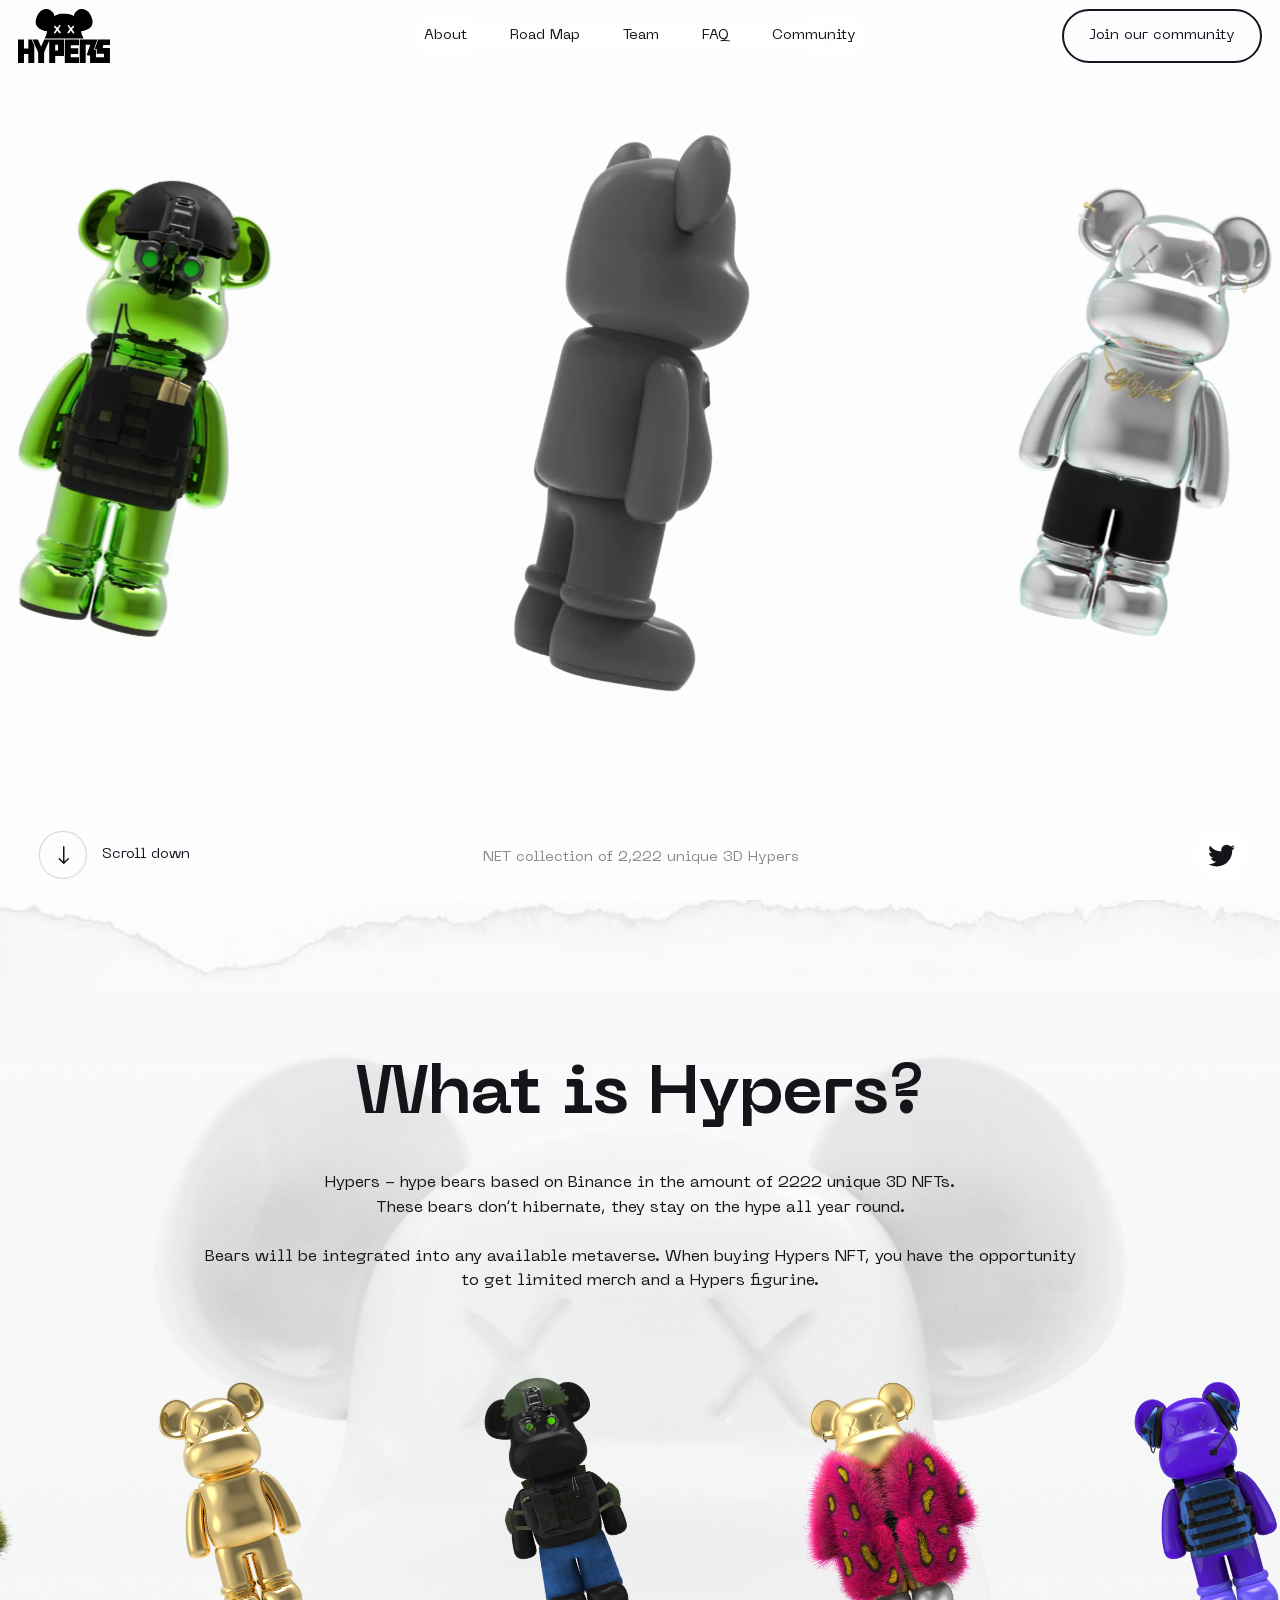
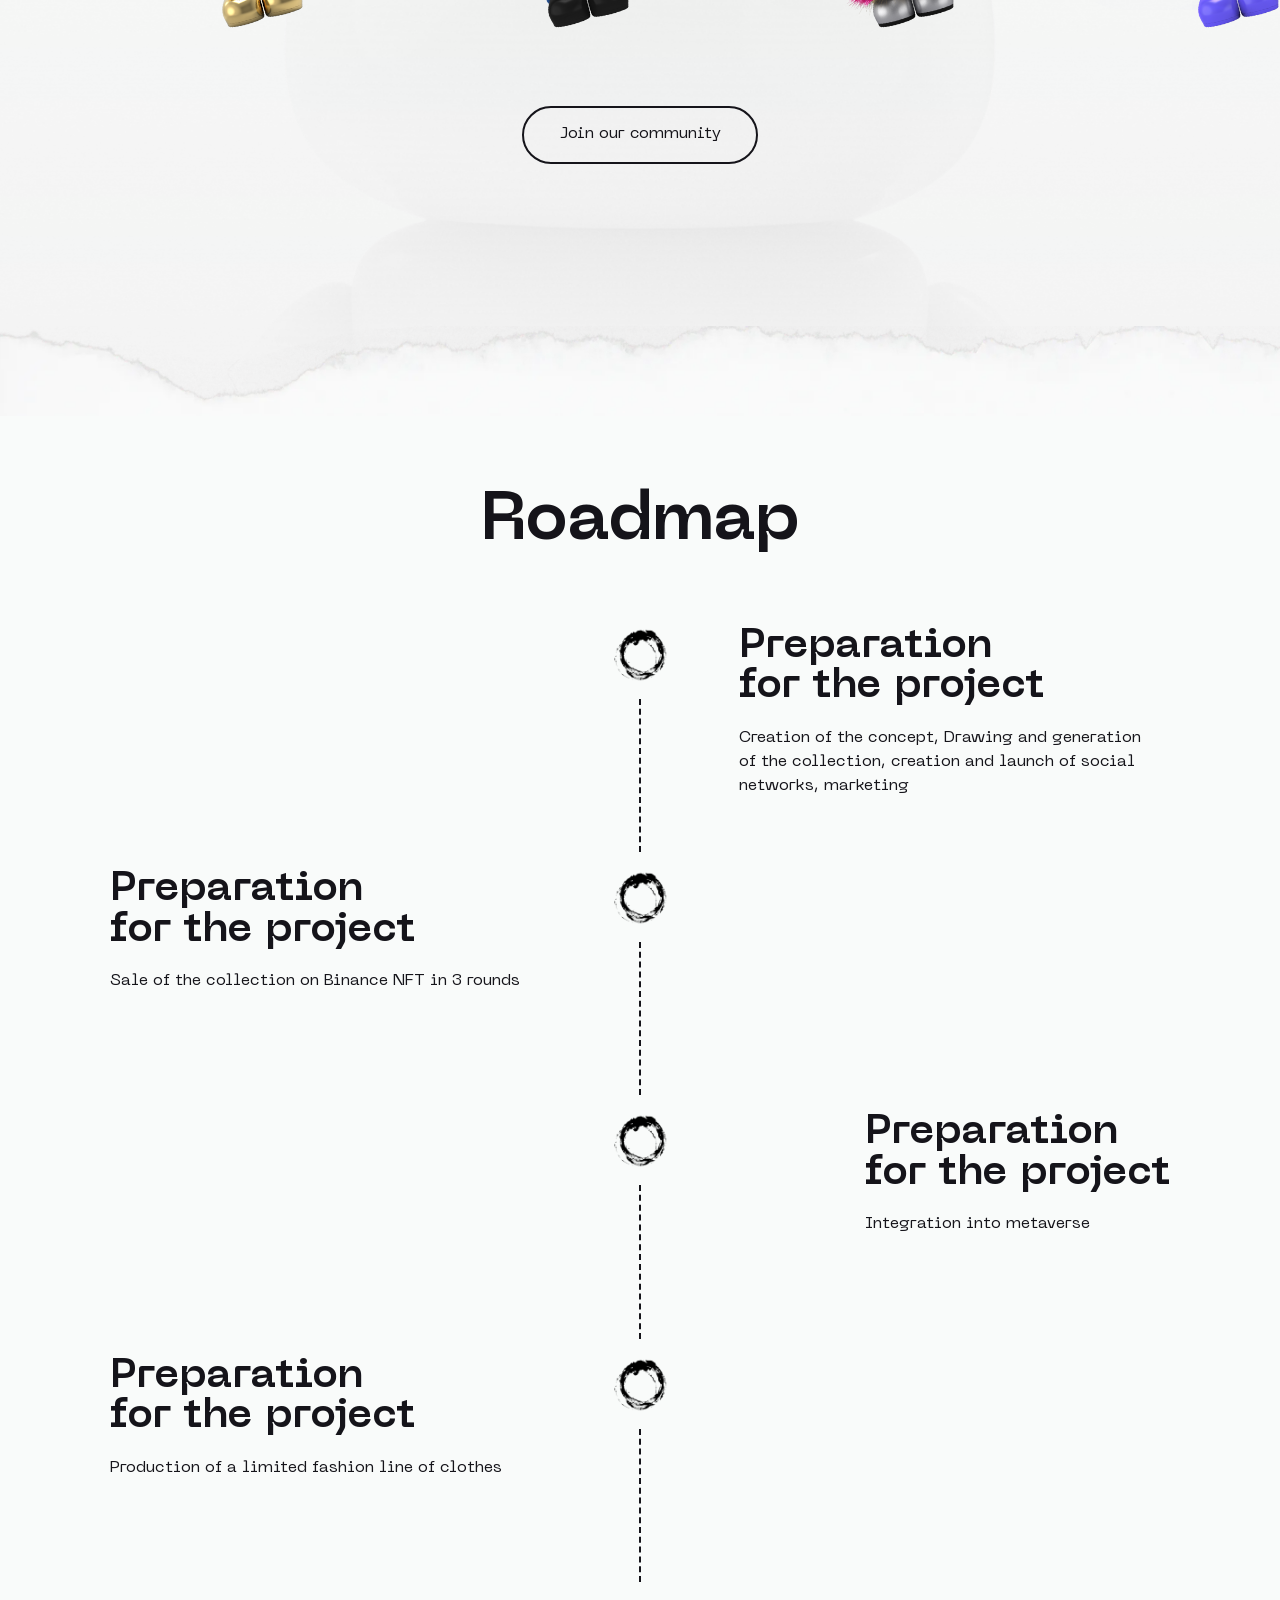
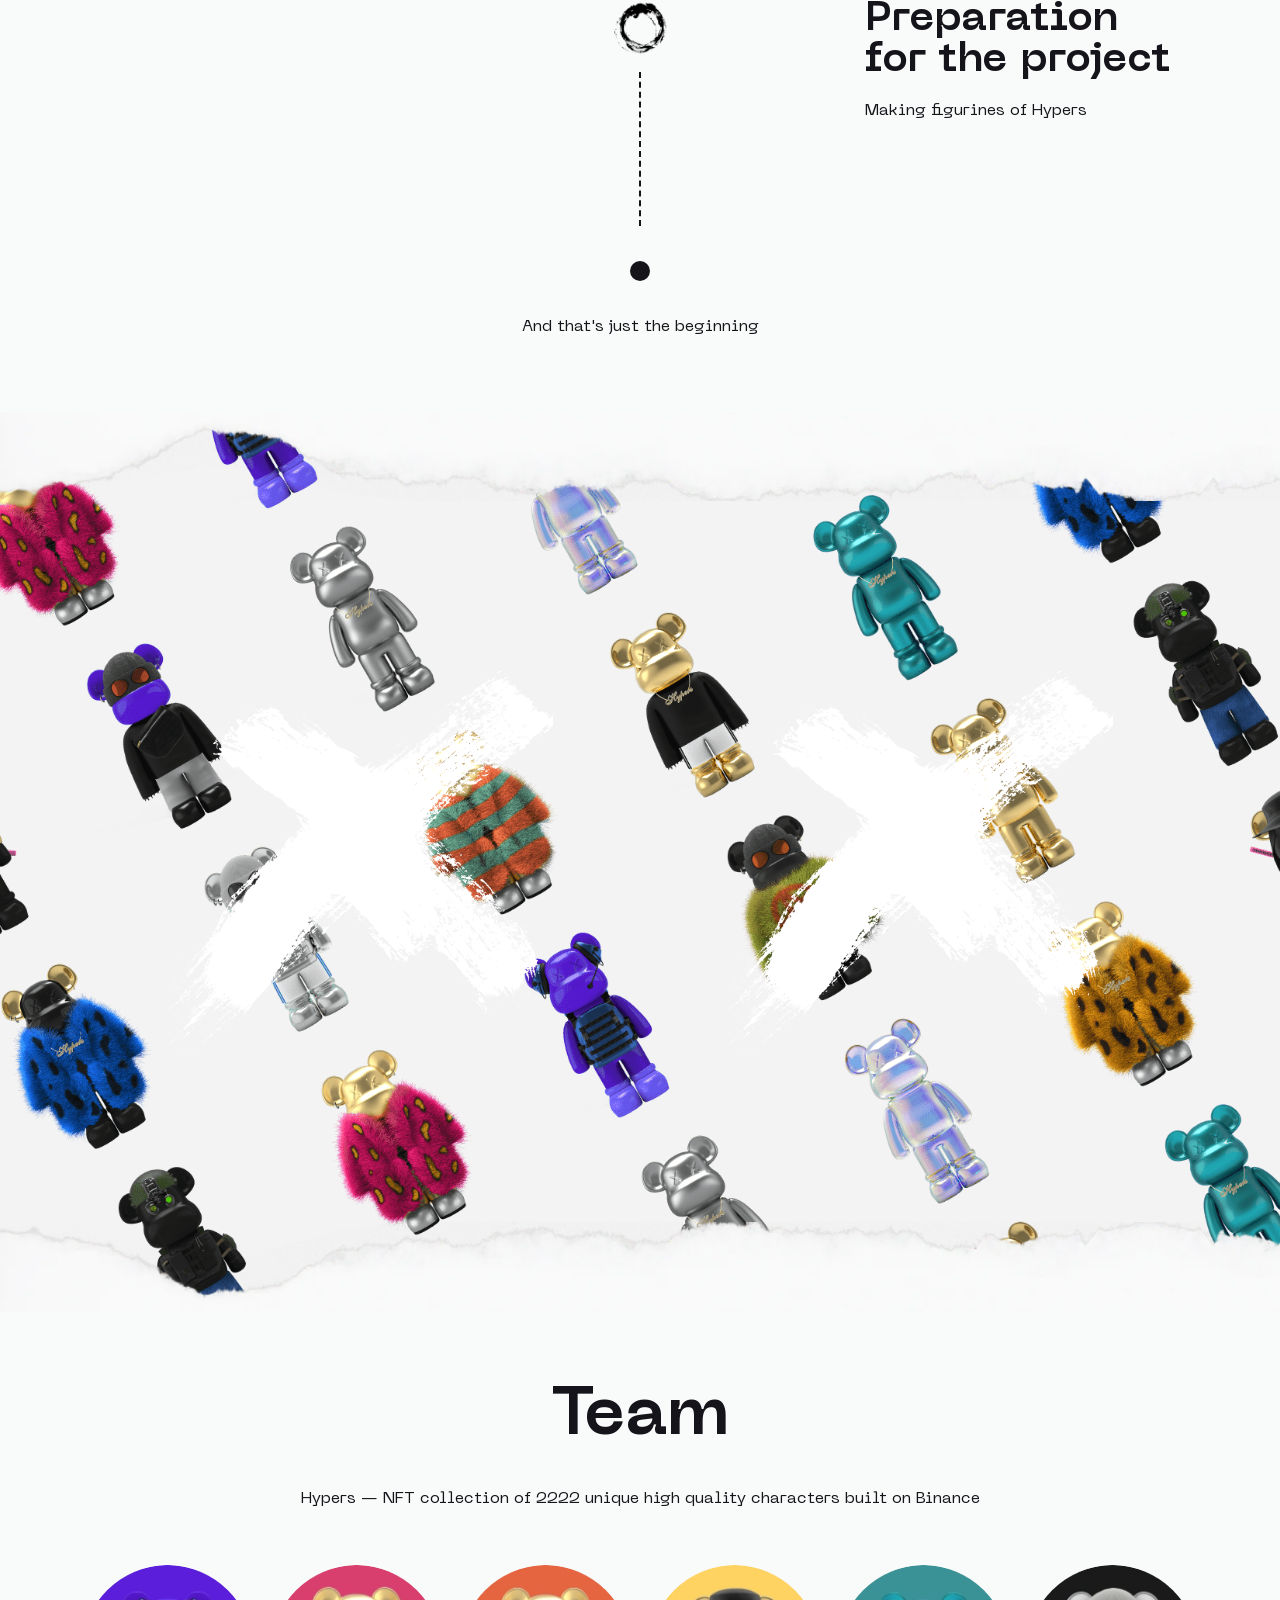
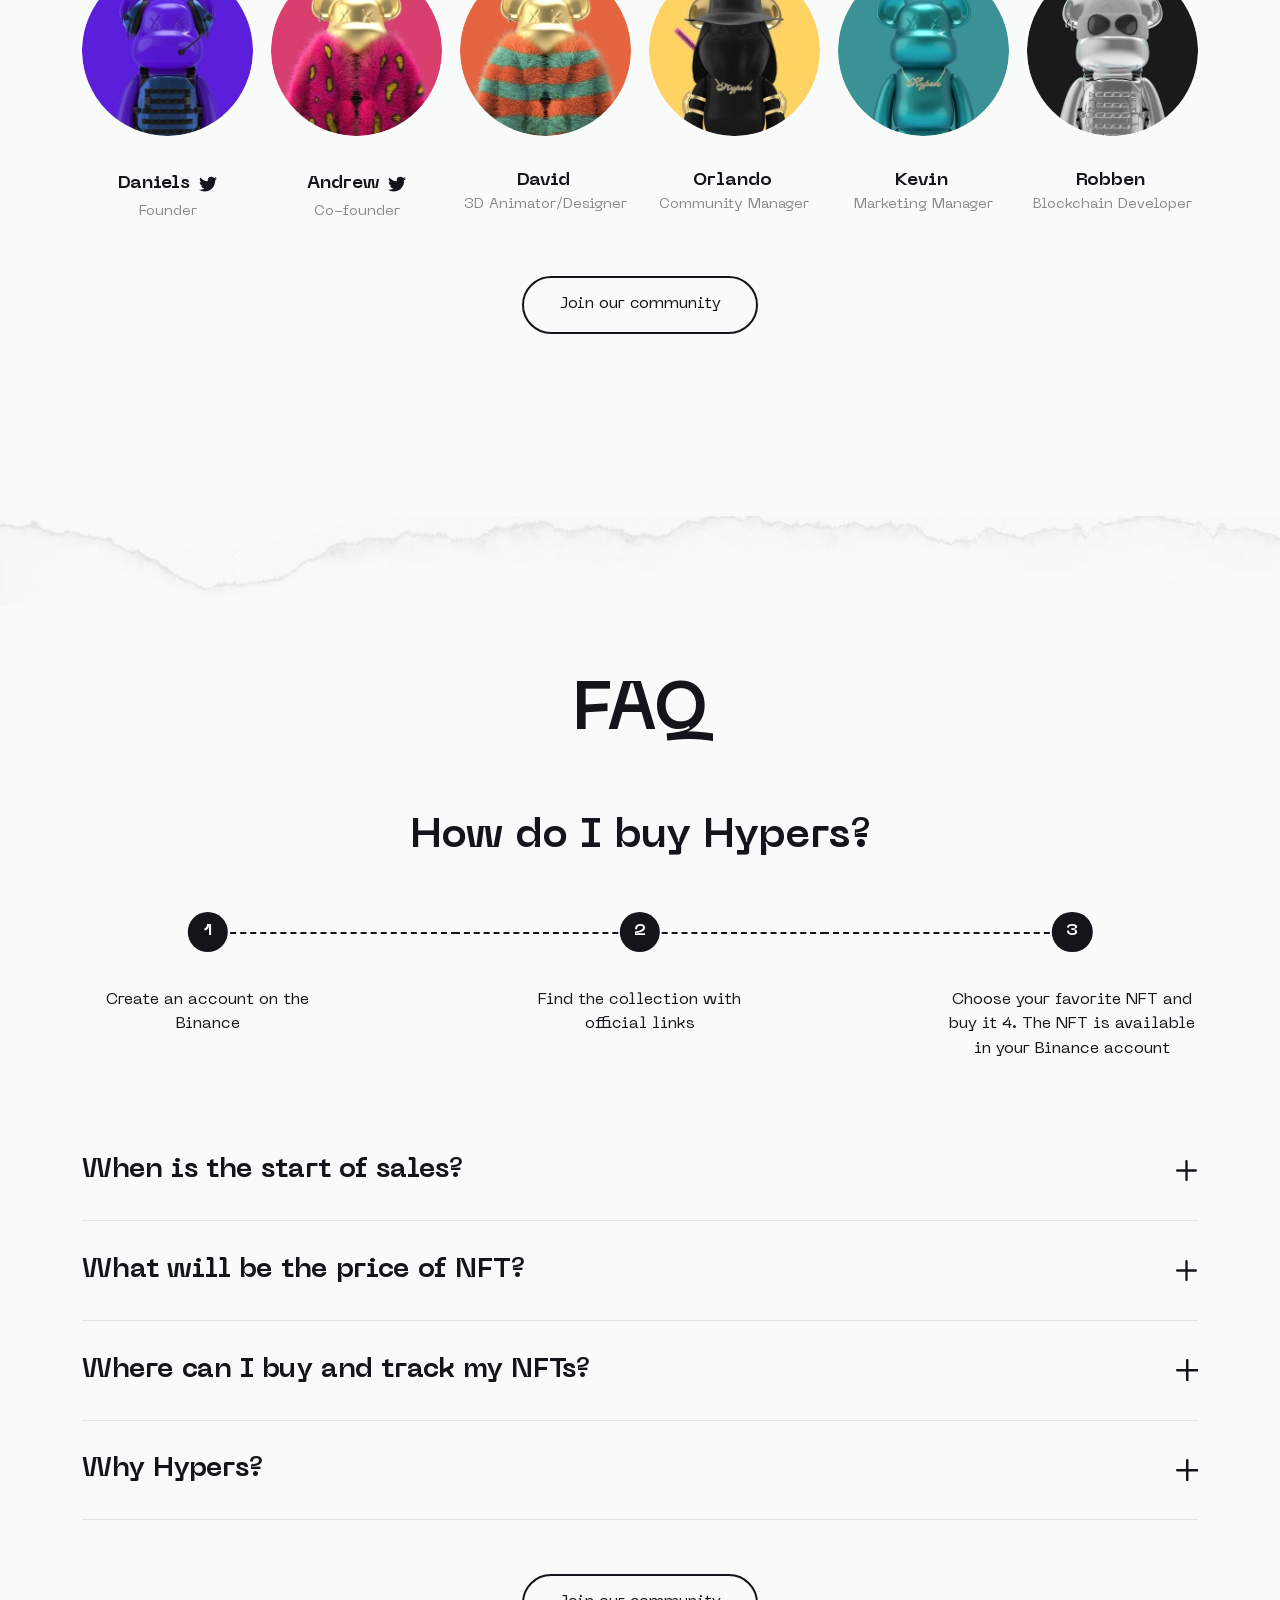
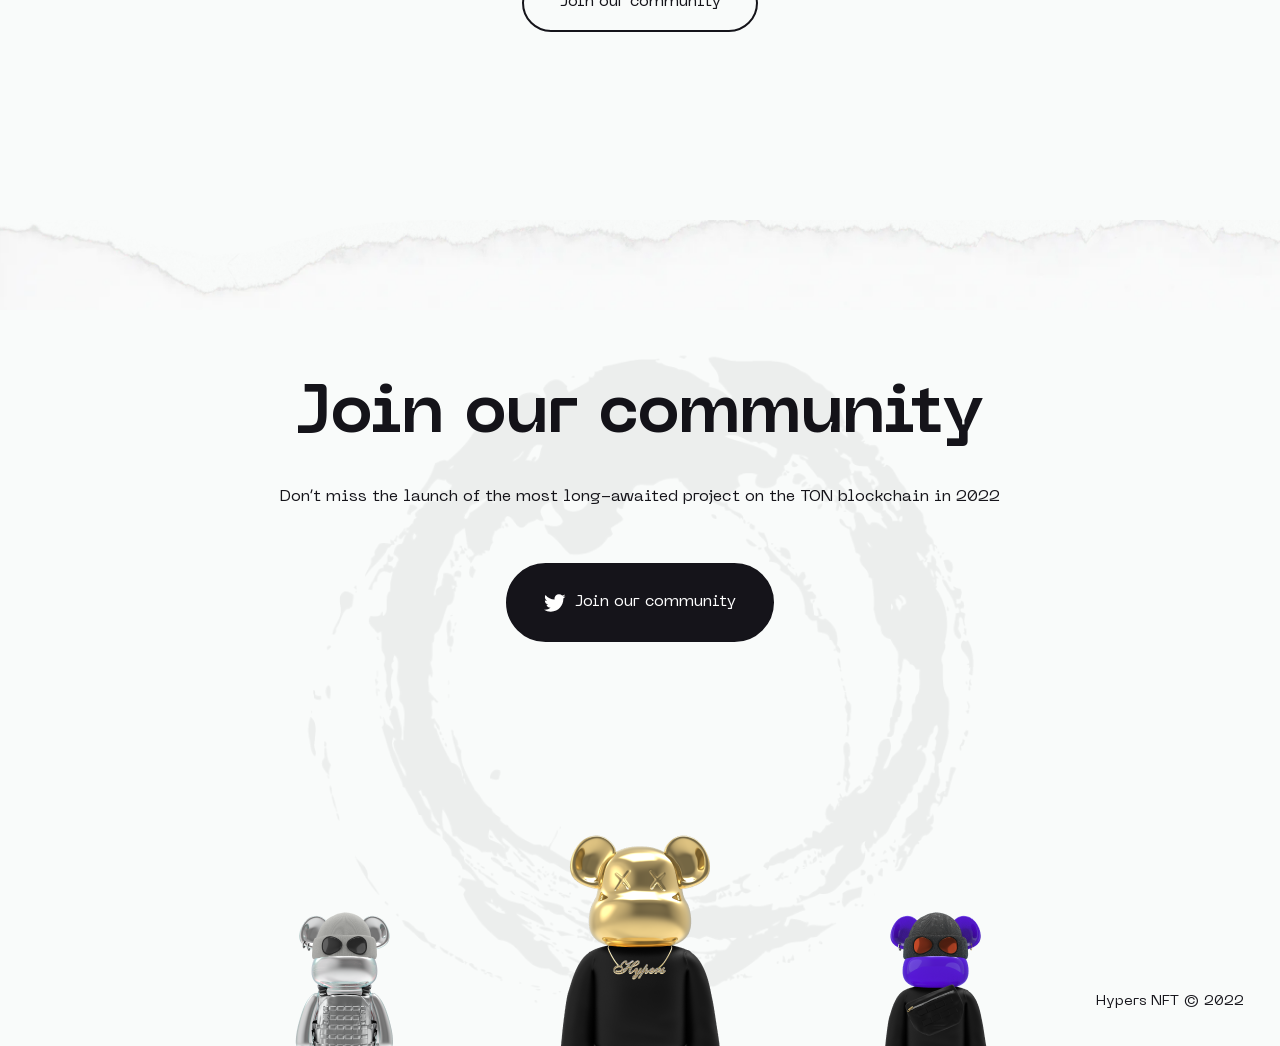
==== commit 37c92b29: "edit" ====
--- a/public/index.html
+++ b/public/index.html
@@ -16,7 +16,7 @@
 		<meta property="og:title" content="Hypers NFT based on Binance">
 		<meta property="og:description" content="Hypers - hype bears based on Binance in the amount of 2222 unique 3D NFTs. These bears don’t hibernate, they stay on the hype all year round. ">
 		<meta property="og:type" content="website">
-		<meta property="og:image" content="img/og.png">
+		<meta property="og:image" content="hypers.online/og.jpg">
 		<meta property="og:image:width" content="1280">
 		<meta property="og:image:height" content="630"><meta name="format-detection" content="telephone=no"> 
 		<link href="libs/swiper/swiper-bundle.min.css" rel="stylesheet"/>
@@ -53,7 +53,7 @@
 								<a class="top-nav__join btn btn-outline-primary btn-small" href="https://twitter.com/hypersnfts">Join our community
 								</a>
 								<div class="soc">
-									<a class="soc__item" href="#" target="_blank">
+									<a class="soc__item" href="https://twitter.com/hypersnfts" target="_blank">
 										<svg class="icon icon-twitter ">
 											<use xlink:href="img/svg/sprite.svg#twitter"></use>
 										</svg>
@@ -81,50 +81,48 @@
 			<!-- end top-nav-->
 			<!-- start headerBlock-->
 			<div class="headerBlock section" id="headerBlock">
-				<div class="headerBlock__overflow-container">
-					<div class="headerBlock__wrap-slider d-none d-lg-block">
-						<div class="headerBlock__slider headerBlock__slider--js swiper">
-							<div class="swiper-wrapper">
-									<div class="headerBlock__slide swiper-slide">
-										<video loading="lazy" loop="loop" muted="muted" playsinline="playsinline" autobuffer="autobuffer">
-											<source loading="lazy" src="video/hype-1.webm"/>
-										</video>
-									</div>
-									<div class="headerBlock__slide swiper-slide">
-										<video loading="lazy" loop="loop" muted="muted" playsinline="playsinline" autobuffer="autobuffer">
-											<source loading="lazy" src="video/hype-2.webm"/>
-										</video>
-									</div>
-									<div class="headerBlock__slide swiper-slide">
-										<video loading="lazy" loop="loop" muted="muted" playsinline="playsinline" autobuffer="autobuffer">
-											<source loading="lazy" src="video/hype-3.webm"/>
-										</video>
-									</div>
-									<div class="headerBlock__slide swiper-slide">
-										<video loading="lazy" loop="loop" muted="muted" playsinline="playsinline" autobuffer="autobuffer">
-											<source loading="lazy" src="video/hype-4.webm"/>
-										</video>
-									</div>
-									<div class="headerBlock__slide swiper-slide">
-										<video loading="lazy" loop="loop" muted="muted" playsinline="playsinline" autobuffer="autobuffer">
-											<source loading="lazy" src="video/hype-5.webm"/>
-										</video>
-									</div>
-							</div>
-						</div>
-					</div>
-				</div>
-				<div class="headerBlock__video d-block d-lg-none">
-					<video loop="loop" muted="muted" autoplay="autoplay" playsinline="playsinline">
-						<source src="video/hype-2.webm"/>
-					</video>
+				<div class="headerBlock__wrap-slider">
+					<div class="headerBlock__slider headerBlock__slider--js swiper">
+						<div class="swiper-wrapper">
+								<div class="headerBlock__slide swiper-slide">
+									<video loading="lazy" loop="loop" muted="muted" playsinline="playsinline" autobuffer="autobuffer">
+										<source loading="lazy" src="video/hype-1.webm" type="video/webm"/>
+										<source src="video/hype-1.mp4" type="video/mp4"/>
+									</video>
+								</div>
+								<div class="headerBlock__slide swiper-slide">
+									<video loading="lazy" loop="loop" muted="muted" playsinline="playsinline" autobuffer="autobuffer">
+										<source loading="lazy" src="video/hype-2.webm" type="video/webm"/>
+										<source src="video/hype-2.mp4" type="video/mp4"/>
+									</video>
+								</div>
+								<div class="headerBlock__slide swiper-slide">
+									<video loading="lazy" loop="loop" muted="muted" playsinline="playsinline" autobuffer="autobuffer">
+										<source loading="lazy" src="video/hype-3.webm" type="video/webm"/>
+										<source src="video/hype-3.mp4" type="video/mp4"/>
+									</video>
+								</div>
+								<div class="headerBlock__slide swiper-slide">
+									<video loading="lazy" loop="loop" muted="muted" playsinline="playsinline" autobuffer="autobuffer">
+										<source loading="lazy" src="video/hype-4.webm" type="video/webm"/>
+										<source src="video/hype-4.mp4" type="video/mp4"/>
+									</video>
+								</div>
+								<div class="headerBlock__slide swiper-slide">
+									<video loading="lazy" loop="loop" muted="muted" playsinline="playsinline" autobuffer="autobuffer">
+										<source loading="lazy" src="video/hype-5.webm" type="video/webm"/>
+										<source src="video/hype-5.mp4" type="video/mp4"/>
+									</video>
+								</div>
+						</div>
+					</div>
 				</div>
 				<div class="headerBlock__wrap">
 					<div class="headerBlock__caption visible">NET collection of&nbsp;2,222 unique 3D&nbsp;Hypers
 					</div>
 					<div class="headerBlock__block">
 						<div class="soc">
-							<a class="soc__item" href="#" target="_blank">
+							<a class="soc__item" href="https://twitter.com/hypersnfts" target="_blank">
 								<svg class="icon icon-twitter ">
 									<use xlink:href="img/svg/sprite.svg#twitter"></use>
 								</svg>
@@ -258,13 +256,48 @@
 										<div class="sTeam__item-title-wrap">
 											<div class="sTeam__item-title">Daniels
 											</div>
-											<a class="sTeam__item-link" href="#">
+											<a class="sTeam__item-link" href="https://twitter.com/dan_ielas" target="_blank">
 												<svg class="icon icon-twitter ">
 													<use xlink:href="img/svg/sprite.svg#twitter"></use>
 												</svg>
 											</a>
 										</div>
 										<div class="sTeam__item-caption">Founder
+										</div>
+									</div>
+								</div>
+								<div class="col-lg-2 col-md-4 col-6">
+									<div class="sTeam__item">
+										<!-- picture-->
+										<picture> 
+											<source type="image/webp" srcset="img/@2x/webp/team-2.webp"/><img src="img/@2x/team-2.png" alt="" loading="lazy"/>
+										</picture>
+										<!-- /picture-->
+										<div class="sTeam__item-title-wrap">
+											<div class="sTeam__item-title">Andrew
+											</div>
+											<a class="sTeam__item-link" href="https://twitter.com/axubsc" target="_blank">
+												<svg class="icon icon-twitter ">
+													<use xlink:href="img/svg/sprite.svg#twitter"></use>
+												</svg>
+											</a>
+										</div>
+										<div class="sTeam__item-caption">Co-founder
+										</div>
+									</div>
+								</div>
+								<div class="col-lg-2 col-md-4 col-6">
+									<div class="sTeam__item">
+										<!-- picture-->
+										<picture> 
+											<source type="image/webp" srcset="img/@2x/webp/team-3.webp"/><img src="img/@2x/team-3.png" alt="" loading="lazy"/>
+										</picture>
+										<!-- /picture-->
+										<div class="sTeam__item-title-wrap">
+											<div class="sTeam__item-title">David
+											</div>
+										</div>
+										<div class="sTeam__item-caption">3D Animator/Designer
 										</div>
 									</div>
 								</div>
@@ -276,15 +309,40 @@
 										</picture>
 										<!-- /picture-->
 										<div class="sTeam__item-title-wrap">
-											<div class="sTeam__item-title">Andrew
+											<div class="sTeam__item-title">Orlando
 											</div>
-											<a class="sTeam__item-link" href="#">
-												<svg class="icon icon-twitter ">
-													<use xlink:href="img/svg/sprite.svg#twitter"></use>
-												</svg>
-											</a>
-										</div>
-										<div class="sTeam__item-caption">Co-founder
+										</div>
+										<div class="sTeam__item-caption">Community Manager
+										</div>
+									</div>
+								</div>
+								<div class="col-lg-2 col-md-4 col-6">
+									<div class="sTeam__item">
+										<!-- picture-->
+										<picture> 
+											<source type="image/webp" srcset="img/@2x/webp/team-5.webp"/><img src="img/@2x/team-5.png" alt="" loading="lazy"/>
+										</picture>
+										<!-- /picture-->
+										<div class="sTeam__item-title-wrap">
+											<div class="sTeam__item-title">Kevin
+											</div>
+										</div>
+										<div class="sTeam__item-caption">Marketing Manager
+										</div>
+									</div>
+								</div>
+								<div class="col-lg-2 col-md-4 col-6">
+									<div class="sTeam__item">
+										<!-- picture-->
+										<picture> 
+											<source type="image/webp" srcset="img/@2x/webp/team-6.webp"/><img src="img/@2x/team-6.png" alt="" loading="lazy"/>
+										</picture>
+										<!-- /picture-->
+										<div class="sTeam__item-title-wrap">
+											<div class="sTeam__item-title">Robben
+											</div>
+										</div>
+										<div class="sTeam__item-caption">Blockchain Developer
 										</div>
 									</div>
 								</div>
@@ -294,7 +352,7 @@
 				</div>
 				<div class="paper-bg"><img src="img/paper-bg-up.png" alt=""/></div>
 			</section>
-			<!-- end sTeam-->
+			<!-- end sTeam2-->
 			<!-- start sFAQ-->
 			<section class="sFAQ section" id="sFAQ">
 				<div class="container">
--- a/public/css/main.min.css
+++ b/public/css/main.min.css
@@ -1 +1 @@
-@charset "UTF-8";@font-face{font-display:swap;font-family:NeueMachina;font-style:normal;font-weight:400;src:url(../fonts/NeueMachina-Regular.woff2) format("woff2")}@font-face{font-display:swap;font-family:NeueMachina;font-style:normal;font-weight:700;src:url(../fonts/NeueMachina-Bold.woff2) format("woff2")}.icon{fill:currentColor;display:inline-block;height:1em;width:1em}.icon-arrow-down,.icon-arrow-up{font-size:2.4rem;width:1em}.icon-basket{font-size:2.4rem;width:.9166666667em}.icon-check{font-size:2.7rem;width:1em}.icon-fb,.icon-instagram,.icon-telegram,.icon-twitter{font-size:2.4rem;width:1em}.icon-viber{font-size:1.6rem;width:1em}.icon-vk{font-size:2.4rem;width:1em}.icon-whatsapp{font-size:1.6rem;width:1em}:root{--bs-blue:#0d6efd;--bs-indigo:#6610f2;--bs-purple:#6f42c1;--bs-pink:#d63384;--bs-red:#dc3545;--bs-orange:#fd7e14;--bs-yellow:#ffc107;--bs-green:#198754;--bs-teal:#20c997;--bs-cyan:#0dcaf0;--bs-black:#000;--bs-white:#fff;--bs-gray:#6c757d;--bs-gray-dark:#343a40;--bs-gray-100:#f8f9fa;--bs-gray-200:#e9ecef;--bs-gray-300:#dee2e6;--bs-gray-400:#ced4da;--bs-gray-500:#adb5bd;--bs-gray-600:#6c757d;--bs-gray-700:#495057;--bs-gray-800:#343a40;--bs-gray-900:#212529;--bs-primary:#15141a;--bs-secondary:#87888a;--bs-danger:#dc3545;--bs-primary-rgb:21,20,26;--bs-secondary-rgb:135,136,138;--bs-danger-rgb:220,53,69;--bs-white-rgb:255,255,255;--bs-black-rgb:0,0,0;--bs-body-color-rgb:21,20,26;--bs-body-bg-rgb:249,251,250;--bs-font-sans-serif:"NeueMachina",system-ui,-apple-system,"Segoe UI",Roboto,"Helvetica Neue",Arial,"Noto Sans","Liberation Sans",sans-serif,"Apple Color Emoji","Segoe UI Emoji","Segoe UI Symbol","Noto Color Emoji";--bs-font-monospace:SFMono-Regular,Menlo,Monaco,Consolas,"Liberation Mono","Courier New",monospace;--bs-gradient:linear-gradient(180deg,hsla(0,0%,100%,.15),hsla(0,0%,100%,0));--bs-body-font-family:var(--bs-font-sans-serif);--bs-body-font-size:0.9999999992rem;--bs-body-font-weight:400;--bs-body-line-height:1.5;--bs-body-color:#15141a;--bs-body-bg:#f9fbfa;--bs-border-width:1px;--bs-border-style:solid;--bs-border-color:#dee2e6;--bs-border-color-translucent:rgba(0,0,0,.175);--bs-border-radius:0.375rem;--bs-border-radius-sm:0.25rem;--bs-border-radius-lg:0.5rem;--bs-border-radius-xl:1rem;--bs-border-radius-2xl:2rem;--bs-border-radius-pill:50rem;--bs-link-color:#15141a;--bs-link-hover-color:#111015;--bs-code-color:#d63384;--bs-highlight-bg:#fff3cd}*,:after,:before{box-sizing:border-box}body{-webkit-text-size-adjust:100%;-webkit-tap-highlight-color:rgba(0,0,0,0);background-color:var(--bs-body-bg);color:var(--bs-body-color);font-family:var(--bs-body-font-family);font-size:var(--bs-body-font-size);font-weight:var(--bs-body-font-weight);line-height:var(--bs-body-line-height);margin:0;text-align:var(--bs-body-text-align)}hr{border:0;border-top:1px solid;color:inherit;margin:1rem 0;opacity:.25}.h1,.h2,.h3,.h4,.h5,.h6,h1,h2,h3,h4,h5,h6{font-weight:500;line-height:1.2;margin-bottom:.5rem;margin-top:0}.h1,h1{font-size:calc(1.375rem + 1.6875vw)}.h2,h2{font-size:calc(1.325rem + 1.0125vw)}.h3,h3{font-size:calc(1.3rem + .675vw)}.h4,h4{font-size:calc(1.275rem + .3375vw)}.h5,h5{font-size:1.249999999rem}.h6,h6{font-size:.9999999992rem}p{margin-bottom:1rem;margin-top:0}abbr[title]{cursor:help;-webkit-text-decoration:underline dotted;text-decoration:underline dotted;-webkit-text-decoration-skip-ink:none;text-decoration-skip-ink:none}address{font-style:normal;line-height:inherit;margin-bottom:1rem}ol,ul{padding-left:2rem}dl,ol,ul{margin-bottom:1rem;margin-top:0}ol ol,ol ul,ul ol,ul ul{margin-bottom:0}dt{font-weight:700}dd{margin-bottom:.5rem;margin-left:0}blockquote{margin:0 0 1rem}b,strong{font-weight:bolder}.small,small{font-size:.875em}.mark,mark{background-color:var(--bs-highlight-bg);padding:.1875em}sub,sup{font-size:.75em;line-height:0;position:relative;vertical-align:baseline}sub{bottom:-.25em}sup{top:-.5em}a{color:var(--bs-link-color);text-decoration:underline}a:hover{color:var(--bs-link-hover-color)}a:not([href]):not([class]),a:not([href]):not([class]):hover{color:inherit;text-decoration:none}code,kbd,pre,samp{font-family:var(--bs-font-monospace);font-size:1em}pre{display:block;font-size:.875em;margin-bottom:1rem;margin-top:0;overflow:auto}pre code{color:inherit;font-size:inherit;word-break:normal}code{word-wrap:break-word;color:var(--bs-code-color);font-size:.875em}a>code{color:inherit}kbd{background-color:var(--bs-body-color);border-radius:.25rem;color:var(--bs-body-bg);font-size:.875em;padding:.1875rem .375rem}kbd kbd{font-size:1em;padding:0}figure{margin:0 0 1rem}img,svg{vertical-align:middle}table{border-collapse:collapse;caption-side:bottom}caption{color:rgba(var(--bs-body-color-rgb),.75);padding-bottom:.5rem;padding-top:.5rem;text-align:left}th{text-align:inherit;text-align:-webkit-match-parent}tbody,td,tfoot,th,thead,tr{border:0 solid;border-color:inherit}label{display:inline-block}button{border-radius:0}button:focus:not(:focus-visible){outline:0}button,input,optgroup,select,textarea{font-family:inherit;font-size:inherit;line-height:inherit;margin:0}button,select{text-transform:none}[role=button]{cursor:pointer}select{word-wrap:normal}select:disabled{opacity:1}[list]:not([type=date]):not([type=datetime-local]):not([type=month]):not([type=week]):not([type=time])::-webkit-calendar-picker-indicator{display:none!important}[type=button],[type=reset],[type=submit],button{-webkit-appearance:button}[type=button]:not(:disabled),[type=reset]:not(:disabled),[type=submit]:not(:disabled),button:not(:disabled){cursor:pointer}::-moz-focus-inner{border-style:none;padding:0}textarea{resize:vertical}fieldset{border:0;margin:0;min-width:0;padding:0}legend{float:left;font-size:calc(1.275rem + .3375vw);line-height:inherit;margin-bottom:.5rem;padding:0;width:100%}legend+*{clear:left}::-webkit-datetime-edit-day-field,::-webkit-datetime-edit-fields-wrapper,::-webkit-datetime-edit-hour-field,::-webkit-datetime-edit-minute,::-webkit-datetime-edit-month-field,::-webkit-datetime-edit-text,::-webkit-datetime-edit-year-field{padding:0}::-webkit-inner-spin-button{height:auto}[type=search]{-webkit-appearance:textfield;outline-offset:-2px}::-webkit-search-decoration{-webkit-appearance:none}::-webkit-color-swatch-wrapper{padding:0}::-webkit-file-upload-button{-webkit-appearance:button;font:inherit}::file-selector-button{-webkit-appearance:button;font:inherit}output{display:inline-block}iframe{border:0}summary{cursor:pointer;display:list-item}progress{vertical-align:baseline}[hidden]{display:none!important}.lead{font-size:1.249999999rem;font-weight:300}.display-1{font-size:calc(1.625rem + 5.0625vw);font-weight:300;line-height:1.2}.display-2{font-size:calc(1.575rem + 4.3875vw);font-weight:300;line-height:1.2}.display-3{font-size:calc(1.525rem + 3.7125vw);font-weight:300;line-height:1.2}.display-4{font-size:calc(1.475rem + 3.0375vw);font-weight:300;line-height:1.2}.display-5{font-size:calc(1.425rem + 2.3625vw);font-weight:300;line-height:1.2}.display-6{font-size:calc(1.375rem + 1.6875vw);font-weight:300;line-height:1.2}.list-inline,.list-unstyled{list-style:none;padding-left:0}.list-inline-item{display:inline-block}.list-inline-item:not(:last-child){margin-right:.5rem}.initialism{font-size:.875em;text-transform:uppercase}.blockquote{font-size:1.249999999rem;margin-bottom:1rem}.blockquote>:last-child{margin-bottom:0}.blockquote-footer{color:#6c757d;font-size:.875em;margin-bottom:1rem;margin-top:-1rem}.blockquote-footer:before{content:"— "}.container,.container-fluid,.container-lg,.container-md,.container-sm,.container-xl,.container-xxl{--bs-gutter-x:1.5rem;--bs-gutter-y:0;margin-left:auto;margin-right:auto;padding-left:calc(var(--bs-gutter-x)*.5);padding-right:calc(var(--bs-gutter-x)*.5);width:100%}.row{--bs-gutter-x:1.5rem;--bs-gutter-y:0;display:flex;flex-wrap:wrap;margin-left:calc(var(--bs-gutter-x)*-.5);margin-right:calc(var(--bs-gutter-x)*-.5);margin-top:calc(var(--bs-gutter-y)*-1)}.row>*{flex-shrink:0;margin-top:var(--bs-gutter-y);max-width:100%;padding-left:calc(var(--bs-gutter-x)*.5);padding-right:calc(var(--bs-gutter-x)*.5);width:100%}.col{flex:1 0 0%}.row-cols-auto>*{flex:0 0 auto;width:auto}.row-cols-1>*{flex:0 0 auto;width:100%}.row-cols-2>*{flex:0 0 auto;width:50%}.row-cols-3>*{flex:0 0 auto;width:33.3333333333%}.row-cols-4>*{flex:0 0 auto;width:25%}.row-cols-5>*{flex:0 0 auto;width:20%}.row-cols-6>*{flex:0 0 auto;width:16.6666666667%}.col-auto{flex:0 0 auto;width:auto}.col-1{flex:0 0 auto;width:8.33333333%}.col-2{flex:0 0 auto;width:16.66666667%}.col-3{flex:0 0 auto;width:25%}.col-4{flex:0 0 auto;width:33.33333333%}.col-5{flex:0 0 auto;width:41.66666667%}.col-6{flex:0 0 auto;width:50%}.col-7{flex:0 0 auto;width:58.33333333%}.col-8{flex:0 0 auto;width:66.66666667%}.col-9{flex:0 0 auto;width:75%}.col-10{flex:0 0 auto;width:83.33333333%}.col-11{flex:0 0 auto;width:91.66666667%}.col-12{flex:0 0 auto;width:100%}.offset-1{margin-left:8.33333333%}.offset-2{margin-left:16.66666667%}.offset-3{margin-left:25%}.offset-4{margin-left:33.33333333%}.offset-5{margin-left:41.66666667%}.offset-6{margin-left:50%}.offset-7{margin-left:58.33333333%}.offset-8{margin-left:66.66666667%}.offset-9{margin-left:75%}.offset-10{margin-left:83.33333333%}.offset-11{margin-left:91.66666667%}.g-0,.gx-0{--bs-gutter-x:0}.g-0,.gy-0{--bs-gutter-y:0}.g-1,.gx-1{--bs-gutter-x:0.25rem}.g-1,.gy-1{--bs-gutter-y:0.25rem}.g-2,.gx-2{--bs-gutter-x:0.5rem}.g-2,.gy-2{--bs-gutter-y:0.5rem}.g-3,.gx-3{--bs-gutter-x:1rem}.g-3,.gy-3{--bs-gutter-y:1rem}.g-4,.gx-4{--bs-gutter-x:1.5rem}.g-4,.gy-4{--bs-gutter-y:1.5rem}.g-5,.gx-5{--bs-gutter-x:3rem}.g-5,.gy-5{--bs-gutter-y:3rem}.form-label{margin-bottom:.5rem}.col-form-label{font-size:inherit;line-height:1.5;margin-bottom:0;padding-bottom:calc(.375rem + 1px);padding-top:calc(.375rem + 1px)}.col-form-label-lg{font-size:1.249999999rem;padding-bottom:calc(.5rem + 1px);padding-top:calc(.5rem + 1px)}.col-form-label-sm{font-size:.8749999993rem;padding-bottom:calc(.25rem + 1px);padding-top:calc(.25rem + 1px)}.form-text{color:rgba(var(--bs-body-color-rgb),.75);font-size:.875em;margin-top:.25rem}.form-control{-webkit-appearance:none;-moz-appearance:none;appearance:none;background-clip:padding-box;background-color:#f9fbfa;border:1px solid #ced4da;border-radius:.375rem;color:#15141a;display:block;font-size:.9999999992rem;font-weight:400;line-height:1.5;padding:.375rem .75rem;transition:border-color .15s ease-in-out,box-shadow .15s ease-in-out;width:100%}.form-control[type=file]{overflow:hidden}.form-control[type=file]:not(:disabled):not([readonly]){cursor:pointer}.form-control:focus{background-color:#f9fbfa;border-color:#8a8a8d;box-shadow:0 0 0 .25rem rgba(21,20,26,.25);color:#15141a;outline:0}.form-control::-webkit-date-and-time-value{height:1.5em}.form-control::-moz-placeholder{color:#6c757d;opacity:1}.form-control::placeholder{color:#6c757d;opacity:1}.form-control:disabled{background-color:#e9ecef;opacity:1}.form-control::-webkit-file-upload-button{-webkit-margin-end:.75rem;background-color:#e9ecef;border:0 solid;border-color:inherit;border-inline-end-width:1px;border-radius:0;color:#15141a;margin:-.375rem -.75rem;margin-inline-end:.75rem;padding:.375rem .75rem;pointer-events:none;-webkit-transition:color .15s ease-in-out,background-color .15s ease-in-out,border-color .15s ease-in-out,box-shadow .15s ease-in-out;transition:color .15s ease-in-out,background-color .15s ease-in-out,border-color .15s ease-in-out,box-shadow .15s ease-in-out}.form-control::file-selector-button{-webkit-margin-end:.75rem;background-color:#e9ecef;border:0 solid;border-color:inherit;border-inline-end-width:1px;border-radius:0;color:#15141a;margin:-.375rem -.75rem;margin-inline-end:.75rem;padding:.375rem .75rem;pointer-events:none;transition:color .15s ease-in-out,background-color .15s ease-in-out,border-color .15s ease-in-out,box-shadow .15s ease-in-out}.form-control:hover:not(:disabled):not([readonly])::-webkit-file-upload-button{background-color:#dde0e3}.form-control:hover:not(:disabled):not([readonly])::file-selector-button{background-color:#dde0e3}.form-control-plaintext{background-color:transparent;border:solid transparent;border-width:1px 0;color:#15141a;display:block;line-height:1.5;margin-bottom:0;padding:.375rem 0;width:100%}.form-control-plaintext:focus{outline:0}.form-control-plaintext.form-control-lg,.form-control-plaintext.form-control-sm{padding-left:0;padding-right:0}.form-control-sm{border-radius:.25rem;font-size:.8749999993rem;min-height:calc(1.5em + .5rem + 2px);padding:.25rem .5rem}.form-control-sm::-webkit-file-upload-button{-webkit-margin-end:.5rem;margin:-.25rem -.5rem;margin-inline-end:.5rem;padding:.25rem .5rem}.form-control-sm::file-selector-button{-webkit-margin-end:.5rem;margin:-.25rem -.5rem;margin-inline-end:.5rem;padding:.25rem .5rem}.form-control-lg{border-radius:.5rem;font-size:1.249999999rem;min-height:calc(1.5em + 1rem + 2px);padding:.5rem 1rem}.form-control-lg::-webkit-file-upload-button{-webkit-margin-end:1rem;margin:-.5rem -1rem;margin-inline-end:1rem;padding:.5rem 1rem}.form-control-lg::file-selector-button{-webkit-margin-end:1rem;margin:-.5rem -1rem;margin-inline-end:1rem;padding:.5rem 1rem}textarea.form-control{min-height:calc(1.5em + .75rem + 2px)}textarea.form-control-sm{min-height:calc(1.5em + .5rem + 2px)}textarea.form-control-lg{min-height:calc(1.5em + 1rem + 2px)}.form-control-color{height:calc(1.5em + .75rem + 2px);padding:.375rem;width:3rem}.form-control-color:not(:disabled):not([readonly]){cursor:pointer}.form-control-color::-moz-color-swatch{border:0!important;border-radius:.375rem}.form-control-color::-webkit-color-swatch{border-radius:.375rem}.form-control-color.form-control-sm{height:calc(1.5em + .5rem + 2px)}.form-control-color.form-control-lg{height:calc(1.5em + 1rem + 2px)}.form-select,.select2-container--default .select2-selection--single{-moz-padding-start:calc(.75rem - 3px);-webkit-appearance:none;-moz-appearance:none;appearance:none;background-color:#f9fbfa;background-image:url("data:image/svg+xml;charset=utf-8,%3Csvg xmlns='http://www.w3.org/2000/svg' viewBox='0 0 16 16'%3E%3Cpath fill='none' stroke='%23343a40' stroke-linecap='round' stroke-linejoin='round' stroke-width='2' d='m2 5 6 6 6-6'/%3E%3C/svg%3E");background-position:right .75rem center;background-repeat:no-repeat;background-size:16px 12px;border:1px solid #ced4da;border-radius:.375rem;color:#15141a;display:block;font-size:.9999999992rem;font-weight:400;line-height:1.5;padding:.375rem 2.25rem .375rem .75rem;transition:border-color .15s ease-in-out,box-shadow .15s ease-in-out;width:100%}.form-select:focus,.select2-container--default .select2-selection--single:focus{border-color:#8a8a8d;box-shadow:0 0 0 .25rem rgba(21,20,26,.25);outline:0}.form-select[multiple],.form-select[size]:not([size="1"]),.select2-container--default [multiple].select2-selection--single,.select2-container--default [size].select2-selection--single:not([size="1"]){background-image:none;padding-right:.75rem}.form-select:disabled,.select2-container--default .select2-selection--single:disabled{background-color:#e9ecef}.form-select:-moz-focusring,.select2-container--default .select2-selection--single:-moz-focusring{color:transparent;text-shadow:0 0 0 #15141a}.form-select-sm{border-radius:.25rem;font-size:.8749999993rem;padding-bottom:.25rem;padding-left:.5rem;padding-top:.25rem}.form-select-lg{border-radius:.5rem;font-size:1.249999999rem;padding-bottom:.5rem;padding-left:1rem;padding-top:.5rem}.form-check{display:block;margin-bottom:.125rem;min-height:1.5rem;padding-left:1.5em}.form-check .form-check-input{float:left;margin-left:-1.5em}.form-check-reverse{padding-left:0;padding-right:1.5em;text-align:right}.form-check-reverse .form-check-input{float:right;margin-left:0;margin-right:-1.5em}.form-check-input{color-adjust:exact;-webkit-appearance:none;-moz-appearance:none;appearance:none;background-color:#f9fbfa;background-position:50%;background-repeat:no-repeat;background-size:contain;border:1px solid rgba(0,0,0,.25);height:1em;margin-top:.25em;-webkit-print-color-adjust:exact;print-color-adjust:exact;vertical-align:top;width:1em}.form-check-input[type=checkbox]{border-radius:.25em}.form-check-input[type=radio]{border-radius:50%}.form-check-input:active{filter:brightness(90%)}.form-check-input:focus{border-color:#8a8a8d;box-shadow:0 0 0 .25rem rgba(21,20,26,.25);outline:0}.form-check-input:checked{background-color:#15141a;border-color:#15141a}.form-check-input:checked[type=checkbox]{background-image:url("data:image/svg+xml;charset=utf-8,%3Csvg xmlns='http://www.w3.org/2000/svg' viewBox='0 0 20 20'%3E%3Cpath fill='none' stroke='%23fff' stroke-linecap='round' stroke-linejoin='round' stroke-width='3' d='m6 10 3 3 6-6'/%3E%3C/svg%3E")}.form-check-input:checked[type=radio]{background-image:url("data:image/svg+xml;charset=utf-8,%3Csvg xmlns='http://www.w3.org/2000/svg' viewBox='-4 -4 8 8'%3E%3Ccircle r='2' fill='%23fff'/%3E%3C/svg%3E")}.form-check-input[type=checkbox]:indeterminate{background-color:#15141a;background-image:url("data:image/svg+xml;charset=utf-8,%3Csvg xmlns='http://www.w3.org/2000/svg' viewBox='0 0 20 20'%3E%3Cpath fill='none' stroke='%23fff' stroke-linecap='round' stroke-linejoin='round' stroke-width='3' d='M6 10h8'/%3E%3C/svg%3E");border-color:#15141a}.form-check-input:disabled{filter:none;opacity:.5;pointer-events:none}.form-check-input:disabled~.form-check-label,.form-check-input[disabled]~.form-check-label{cursor:default;opacity:.5}.form-switch{padding-left:2.5em}.form-switch .form-check-input{background-image:url("data:image/svg+xml;charset=utf-8,%3Csvg xmlns='http://www.w3.org/2000/svg' viewBox='-4 -4 8 8'%3E%3Ccircle r='3' fill='rgba(0, 0, 0, 0.25)'/%3E%3C/svg%3E");background-position:0;border-radius:2em;margin-left:-2.5em;transition:background-position .15s ease-in-out;width:2em}.form-switch .form-check-input:focus{background-image:url("data:image/svg+xml;charset=utf-8,%3Csvg xmlns='http://www.w3.org/2000/svg' viewBox='-4 -4 8 8'%3E%3Ccircle r='3' fill='%238a8a8d'/%3E%3C/svg%3E")}.form-switch .form-check-input:checked{background-image:url("data:image/svg+xml;charset=utf-8,%3Csvg xmlns='http://www.w3.org/2000/svg' viewBox='-4 -4 8 8'%3E%3Ccircle r='3' fill='%23fff'/%3E%3C/svg%3E");background-position:100%}.form-switch.form-check-reverse{padding-left:0;padding-right:2.5em}.form-switch.form-check-reverse .form-check-input{margin-left:0;margin-right:-2.5em}.form-check-inline{display:inline-block;margin-right:1rem}.btn-check{clip:rect(0,0,0,0);pointer-events:none;position:absolute}.btn-check:disabled+.btn,.btn-check[disabled]+.btn{filter:none;opacity:.65;pointer-events:none}.form-range{-webkit-appearance:none;-moz-appearance:none;appearance:none;background-color:transparent;height:1.5rem;padding:0;width:100%}.form-range:focus{outline:0}.form-range:focus::-webkit-slider-thumb{box-shadow:0 0 0 1px #f9fbfa,0 0 0 .25rem rgba(21,20,26,.25)}.form-range:focus::-moz-range-thumb{box-shadow:0 0 0 1px #f9fbfa,0 0 0 .25rem rgba(21,20,26,.25)}.form-range::-moz-focus-outer{border:0}.form-range::-webkit-slider-thumb{-webkit-appearance:none;appearance:none;background-color:#15141a;border:0;border-radius:1rem;height:1rem;margin-top:-.25rem;-webkit-transition:background-color .15s ease-in-out,border-color .15s ease-in-out,box-shadow .15s ease-in-out;transition:background-color .15s ease-in-out,border-color .15s ease-in-out,box-shadow .15s ease-in-out;width:1rem}.form-range::-webkit-slider-thumb:active{background-color:#b9b9ba}.form-range::-webkit-slider-runnable-track{background-color:#dee2e6;border-color:transparent;border-radius:1rem;color:transparent;cursor:pointer;height:.5rem;width:100%}.form-range::-moz-range-thumb{-moz-appearance:none;appearance:none;background-color:#15141a;border:0;border-radius:1rem;height:1rem;-moz-transition:background-color .15s ease-in-out,border-color .15s ease-in-out,box-shadow .15s ease-in-out;transition:background-color .15s ease-in-out,border-color .15s ease-in-out,box-shadow .15s ease-in-out;width:1rem}.form-range::-moz-range-thumb:active{background-color:#b9b9ba}.form-range::-moz-range-track{background-color:#dee2e6;border-color:transparent;border-radius:1rem;color:transparent;cursor:pointer;height:.5rem;width:100%}.form-range:disabled{pointer-events:none}.form-range:disabled::-webkit-slider-thumb{background-color:#adb5bd}.form-range:disabled::-moz-range-thumb{background-color:#adb5bd}.form-floating{position:relative}.form-floating>.form-control,.form-floating>.form-control-plaintext,.form-floating>.form-select,.select2-container--default .form-floating>.select2-selection--single{height:calc(3.5rem + 2px);line-height:1.25}.form-floating>label{border:1px solid transparent;height:100%;left:0;overflow:hidden;padding:1rem .75rem;pointer-events:none;position:absolute;text-overflow:ellipsis;top:0;transform-origin:0 0;transition:opacity .1s ease-in-out,transform .1s ease-in-out;white-space:nowrap;width:100%}.form-floating>.form-control,.form-floating>.form-control-plaintext{padding:1rem .75rem}.form-floating>.form-control-plaintext::-moz-placeholder,.form-floating>.form-control::-moz-placeholder{color:transparent}.form-floating>.form-control-plaintext::placeholder,.form-floating>.form-control::placeholder{color:transparent}.form-floating>.form-control-plaintext:not(:-moz-placeholder-shown),.form-floating>.form-control:not(:-moz-placeholder-shown){padding-bottom:.625rem;padding-top:1.625rem}.form-floating>.form-control-plaintext:focus,.form-floating>.form-control-plaintext:not(:placeholder-shown),.form-floating>.form-control:focus,.form-floating>.form-control:not(:placeholder-shown){padding-bottom:.625rem;padding-top:1.625rem}.form-floating>.form-control-plaintext:-webkit-autofill,.form-floating>.form-control:-webkit-autofill{padding-bottom:.625rem;padding-top:1.625rem}.form-floating>.form-select,.select2-container--default .form-floating>.select2-selection--single{padding-bottom:.625rem;padding-top:1.625rem}.form-floating>.form-control:not(:-moz-placeholder-shown)~label{opacity:.65;transform:scale(.85) translateY(-.5rem) translateX(.15rem)}.form-floating>.form-control-plaintext~label,.form-floating>.form-control:focus~label,.form-floating>.form-control:not(:placeholder-shown)~label,.form-floating>.form-select~label,.select2-container--default .form-floating>.select2-selection--single~label{opacity:.65;transform:scale(.85) translateY(-.5rem) translateX(.15rem)}.form-floating>.form-control:-webkit-autofill~label{opacity:.65;transform:scale(.85) translateY(-.5rem) translateX(.15rem)}.form-floating>.form-control-plaintext~label{border-width:1px 0}.input-group{align-items:stretch;display:flex;flex-wrap:wrap;position:relative;width:100%}.input-group>.form-control,.input-group>.form-floating,.input-group>.form-select,.select2-container--default .input-group>.select2-selection--single{flex:1 1 auto;min-width:0;position:relative;width:1%}.input-group>.form-control:focus,.input-group>.form-floating:focus-within,.input-group>.form-select:focus,.select2-container--default .input-group>.select2-selection--single:focus{z-index:3}.input-group .btn{position:relative;z-index:2}.input-group .btn:focus{z-index:3}.input-group-text{align-items:center;background-color:#e9ecef;border:1px solid #ced4da;border-radius:.375rem;color:#15141a;display:flex;font-size:.9999999992rem;font-weight:400;line-height:1.5;padding:.375rem .75rem;text-align:center;white-space:nowrap}.input-group-lg>.btn,.input-group-lg>.form-control,.input-group-lg>.form-select,.input-group-lg>.input-group-text,.select2-container--default .input-group-lg>.select2-selection--single{border-radius:.5rem;font-size:1.249999999rem;padding:.5rem 1rem}.input-group-sm>.btn,.input-group-sm>.form-control,.input-group-sm>.form-select,.input-group-sm>.input-group-text,.select2-container--default .input-group-sm>.select2-selection--single{border-radius:.25rem;font-size:.8749999993rem;padding:.25rem .5rem}.input-group-lg>.form-select,.input-group-sm>.form-select,.select2-container--default .input-group-lg>.select2-selection--single,.select2-container--default .input-group-sm>.select2-selection--single{padding-right:3rem}.input-group.has-validation>.dropdown-toggle:nth-last-child(n+4),.input-group.has-validation>.form-floating:nth-last-child(n+3)>.form-control,.input-group.has-validation>.form-floating:nth-last-child(n+3)>.form-select,.input-group.has-validation>:nth-last-child(n+3):not(.dropdown-toggle):not(.dropdown-menu):not(.form-floating),.input-group:not(.has-validation)>.dropdown-toggle:nth-last-child(n+3),.input-group:not(.has-validation)>.form-floating:not(:last-child)>.form-control,.input-group:not(.has-validation)>.form-floating:not(:last-child)>.form-select,.input-group:not(.has-validation)>:not(:last-child):not(.dropdown-toggle):not(.dropdown-menu):not(.form-floating),.select2-container--default .input-group.has-validation>.form-floating:nth-last-child(n+3)>.select2-selection--single,.select2-container--default .input-group:not(.has-validation)>.form-floating:not(:last-child)>.select2-selection--single{border-bottom-right-radius:0;border-top-right-radius:0}.input-group>.form-floating:not(:first-child)>.form-control,.input-group>.form-floating:not(:first-child)>.form-select,.input-group>:not(:first-child):not(.dropdown-menu):not(.form-floating):not(.valid-tooltip):not(.valid-feedback):not(.invalid-tooltip):not(.invalid-feedback),.select2-container--default .input-group>.form-floating:not(:first-child)>.select2-selection--single{border-bottom-left-radius:0;border-top-left-radius:0;margin-left:-1px}.valid-feedback{color:#198754;display:none;font-size:.875em;margin-top:.25rem;width:100%}.valid-tooltip{background-color:rgba(25,135,84,.9);border-radius:.375rem;color:#fff;display:none;font-size:.8749999993rem;margin-top:.1rem;max-width:100%;padding:.25rem .5rem;position:absolute;top:100%;z-index:5}.is-valid~.valid-feedback,.is-valid~.valid-tooltip,.was-validated :valid~.valid-feedback,.was-validated :valid~.valid-tooltip{display:block}.form-control.is-valid,.was-validated .form-control:valid{background-image:url("data:image/svg+xml;charset=utf-8,%3Csvg xmlns='http://www.w3.org/2000/svg' viewBox='0 0 8 8'%3E%3Cpath fill='%23198754' d='M2.3 6.73.6 4.53c-.4-1.04.46-1.4 1.1-.8l1.1 1.4 3.4-3.8c.6-.63 1.6-.27 1.2.7l-4 4.6c-.43.5-.8.4-1.1.1z'/%3E%3C/svg%3E");background-position:right calc(.375em + .1875rem) center;background-repeat:no-repeat;background-size:calc(.75em + .375rem) calc(.75em + .375rem);border-color:#198754;padding-right:calc(1.5em + .75rem)}.form-control.is-valid:focus,.was-validated .form-control:valid:focus{border-color:#198754;box-shadow:0 0 0 .25rem rgba(25,135,84,.25)}.was-validated textarea.form-control:valid,textarea.form-control.is-valid{background-position:top calc(.375em + .1875rem) right calc(.375em + .1875rem);padding-right:calc(1.5em + .75rem)}.form-select.is-valid,.select2-container--default .is-valid.select2-selection--single,.select2-container--default .was-validated .select2-selection--single:valid,.was-validated .form-select:valid,.was-validated .select2-container--default .select2-selection--single:valid{border-color:#198754}.form-select.is-valid:not([multiple]):not([size]),.form-select.is-valid:not([multiple])[size="1"],.select2-container--default .is-valid.select2-selection--single:not([multiple]):not([size]),.select2-container--default .is-valid.select2-selection--single:not([multiple])[size="1"],.select2-container--default .was-validated .select2-selection--single:valid:not([multiple]):not([size]),.select2-container--default .was-validated .select2-selection--single:valid:not([multiple])[size="1"],.was-validated .form-select:valid:not([multiple]):not([size]),.was-validated .form-select:valid:not([multiple])[size="1"],.was-validated .select2-container--default .select2-selection--single:valid:not([multiple]):not([size]),.was-validated .select2-container--default .select2-selection--single:valid:not([multiple])[size="1"]{background-image:url("data:image/svg+xml;charset=utf-8,%3Csvg xmlns='http://www.w3.org/2000/svg' viewBox='0 0 16 16'%3E%3Cpath fill='none' stroke='%23343a40' stroke-linecap='round' stroke-linejoin='round' stroke-width='2' d='m2 5 6 6 6-6'/%3E%3C/svg%3E"),url("data:image/svg+xml;charset=utf-8,%3Csvg xmlns='http://www.w3.org/2000/svg' viewBox='0 0 8 8'%3E%3Cpath fill='%23198754' d='M2.3 6.73.6 4.53c-.4-1.04.46-1.4 1.1-.8l1.1 1.4 3.4-3.8c.6-.63 1.6-.27 1.2.7l-4 4.6c-.43.5-.8.4-1.1.1z'/%3E%3C/svg%3E");background-position:right .75rem center,center right 2.25rem;background-size:16px 12px,calc(.75em + .375rem) calc(.75em + .375rem);padding-right:4.125rem}.form-select.is-valid:focus,.select2-container--default .is-valid.select2-selection--single:focus,.select2-container--default .was-validated .select2-selection--single:valid:focus,.was-validated .form-select:valid:focus,.was-validated .select2-container--default .select2-selection--single:valid:focus{border-color:#198754;box-shadow:0 0 0 .25rem rgba(25,135,84,.25)}.form-control-color.is-valid,.was-validated .form-control-color:valid{width:calc(3.75rem + 1.5em)}.form-check-input.is-valid,.was-validated .form-check-input:valid{border-color:#198754}.form-check-input.is-valid:checked,.was-validated .form-check-input:valid:checked{background-color:#198754}.form-check-input.is-valid:focus,.was-validated .form-check-input:valid:focus{box-shadow:0 0 0 .25rem rgba(25,135,84,.25)}.form-check-input.is-valid~.form-check-label,.was-validated .form-check-input:valid~.form-check-label{color:#198754}.form-check-inline .form-check-input~.valid-feedback{margin-left:.5em}.input-group .form-control.is-valid,.input-group .form-select.is-valid,.input-group .select2-container--default .is-valid.select2-selection--single,.select2-container--default .input-group .is-valid.select2-selection--single,.select2-container--default .was-validated .input-group .select2-selection--single:valid,.was-validated .input-group .form-control:valid,.was-validated .input-group .form-select:valid,.was-validated .input-group .select2-container--default .select2-selection--single:valid{z-index:1}.input-group .form-control.is-valid:focus,.input-group .form-select.is-valid:focus,.input-group .select2-container--default .is-valid.select2-selection--single:focus,.select2-container--default .input-group .is-valid.select2-selection--single:focus,.select2-container--default .was-validated .input-group .select2-selection--single:valid:focus,.was-validated .input-group .form-control:valid:focus,.was-validated .input-group .form-select:valid:focus,.was-validated .input-group .select2-container--default .select2-selection--single:valid:focus{z-index:3}.invalid-feedback{color:#dc3545;display:none;font-size:.875em;margin-top:.25rem;width:100%}.invalid-tooltip{background-color:rgba(220,53,69,.9);border-radius:.375rem;color:#fff;display:none;font-size:.8749999993rem;margin-top:.1rem;max-width:100%;padding:.25rem .5rem;position:absolute;top:100%;z-index:5}.is-invalid~.invalid-feedback,.is-invalid~.invalid-tooltip,.was-validated :invalid~.invalid-feedback,.was-validated :invalid~.invalid-tooltip{display:block}.form-control.is-invalid,.was-validated .form-control:invalid{background-image:url("data:image/svg+xml;charset=utf-8,%3Csvg xmlns='http://www.w3.org/2000/svg' width='12' height='12' fill='none' stroke='%23dc3545'%3E%3Ccircle cx='6' cy='6' r='4.5'/%3E%3Cpath stroke-linejoin='round' d='M5.8 3.6h.4L6 6.5z'/%3E%3Ccircle cx='6' cy='8.2' r='.6' fill='%23dc3545' stroke='none'/%3E%3C/svg%3E");background-position:right calc(.375em + .1875rem) center;background-repeat:no-repeat;background-size:calc(.75em + .375rem) calc(.75em + .375rem);border-color:#dc3545;padding-right:calc(1.5em + .75rem)}.form-control.is-invalid:focus,.was-validated .form-control:invalid:focus{border-color:#dc3545;box-shadow:0 0 0 .25rem rgba(220,53,69,.25)}.was-validated textarea.form-control:invalid,textarea.form-control.is-invalid{background-position:top calc(.375em + .1875rem) right calc(.375em + .1875rem);padding-right:calc(1.5em + .75rem)}.form-select.is-invalid,.select2-container--default .is-invalid.select2-selection--single,.select2-container--default .was-validated .select2-selection--single:invalid,.was-validated .form-select:invalid,.was-validated .select2-container--default .select2-selection--single:invalid{border-color:#dc3545}.form-select.is-invalid:not([multiple]):not([size]),.form-select.is-invalid:not([multiple])[size="1"],.select2-container--default .is-invalid.select2-selection--single:not([multiple]):not([size]),.select2-container--default .is-invalid.select2-selection--single:not([multiple])[size="1"],.select2-container--default .was-validated .select2-selection--single:invalid:not([multiple]):not([size]),.select2-container--default .was-validated .select2-selection--single:invalid:not([multiple])[size="1"],.was-validated .form-select:invalid:not([multiple]):not([size]),.was-validated .form-select:invalid:not([multiple])[size="1"],.was-validated .select2-container--default .select2-selection--single:invalid:not([multiple]):not([size]),.was-validated .select2-container--default .select2-selection--single:invalid:not([multiple])[size="1"]{background-image:url("data:image/svg+xml;charset=utf-8,%3Csvg xmlns='http://www.w3.org/2000/svg' viewBox='0 0 16 16'%3E%3Cpath fill='none' stroke='%23343a40' stroke-linecap='round' stroke-linejoin='round' stroke-width='2' d='m2 5 6 6 6-6'/%3E%3C/svg%3E"),url("data:image/svg+xml;charset=utf-8,%3Csvg xmlns='http://www.w3.org/2000/svg' width='12' height='12' fill='none' stroke='%23dc3545'%3E%3Ccircle cx='6' cy='6' r='4.5'/%3E%3Cpath stroke-linejoin='round' d='M5.8 3.6h.4L6 6.5z'/%3E%3Ccircle cx='6' cy='8.2' r='.6' fill='%23dc3545' stroke='none'/%3E%3C/svg%3E");background-position:right .75rem center,center right 2.25rem;background-size:16px 12px,calc(.75em + .375rem) calc(.75em + .375rem);padding-right:4.125rem}.form-select.is-invalid:focus,.select2-container--default .is-invalid.select2-selection--single:focus,.select2-container--default .was-validated .select2-selection--single:invalid:focus,.was-validated .form-select:invalid:focus,.was-validated .select2-container--default .select2-selection--single:invalid:focus{border-color:#dc3545;box-shadow:0 0 0 .25rem rgba(220,53,69,.25)}.form-control-color.is-invalid,.was-validated .form-control-color:invalid{width:calc(3.75rem + 1.5em)}.form-check-input.is-invalid,.was-validated .form-check-input:invalid{border-color:#dc3545}.form-check-input.is-invalid:checked,.was-validated .form-check-input:invalid:checked{background-color:#dc3545}.form-check-input.is-invalid:focus,.was-validated .form-check-input:invalid:focus{box-shadow:0 0 0 .25rem rgba(220,53,69,.25)}.form-check-input.is-invalid~.form-check-label,.was-validated .form-check-input:invalid~.form-check-label{color:#dc3545}.form-check-inline .form-check-input~.invalid-feedback{margin-left:.5em}.input-group .form-control.is-invalid,.input-group .form-select.is-invalid,.input-group .select2-container--default .is-invalid.select2-selection--single,.select2-container--default .input-group .is-invalid.select2-selection--single,.select2-container--default .was-validated .input-group .select2-selection--single:invalid,.was-validated .input-group .form-control:invalid,.was-validated .input-group .form-select:invalid,.was-validated .input-group .select2-container--default .select2-selection--single:invalid{z-index:2}.input-group .form-control.is-invalid:focus,.input-group .form-select.is-invalid:focus,.input-group .select2-container--default .is-invalid.select2-selection--single:focus,.select2-container--default .input-group .is-invalid.select2-selection--single:focus,.select2-container--default .was-validated .input-group .select2-selection--single:invalid:focus,.was-validated .input-group .form-control:invalid:focus,.was-validated .input-group .form-select:invalid:focus,.was-validated .input-group .select2-container--default .select2-selection--single:invalid:focus{z-index:3}.btn{--bs-btn-padding-x:0.75rem;--bs-btn-padding-y:0.375rem;--bs-btn-font-family: ;--bs-btn-font-size:0.9999999992rem;--bs-btn-font-weight:400;--bs-btn-line-height:1.5;--bs-btn-color:#15141a;--bs-btn-bg:transparent;--bs-btn-border-width:1px;--bs-btn-border-color:transparent;--bs-btn-border-radius:0.375rem;--bs-btn-box-shadow:inset 0 1px 0 hsla(0,0%,100%,.15),0 1px 1px rgba(0,0,0,.075);--bs-btn-disabled-opacity:0.65;--bs-btn-focus-box-shadow:0 0 0 0.25rem rgba(var(--bs-btn-focus-shadow-rgb),.5);background-color:var(--bs-btn-bg);border:var(--bs-btn-border-width) solid var(--bs-btn-border-color);border-radius:var(--bs-btn-border-radius);color:var(--bs-btn-color);cursor:pointer;display:inline-block;font-family:var(--bs-btn-font-family);font-size:var(--bs-btn-font-size);font-weight:var(--bs-btn-font-weight);line-height:var(--bs-btn-line-height);padding:var(--bs-btn-padding-y) var(--bs-btn-padding-x);text-align:center;text-decoration:none;transition:color .15s ease-in-out,background-color .15s ease-in-out,border-color .15s ease-in-out,box-shadow .15s ease-in-out;-webkit-user-select:none;-moz-user-select:none;user-select:none;vertical-align:middle}.btn-check:focus+.btn,.btn:focus,.btn:hover{background-color:var(--bs-btn-hover-bg);border-color:var(--bs-btn-hover-border-color);color:var(--bs-btn-hover-color)}.btn-check:focus+.btn,.btn:focus{box-shadow:var(--bs-btn-focus-box-shadow);outline:0}.btn-check:active+.btn,.btn-check:checked+.btn,.btn.active,.btn.show,.btn:active{background-color:var(--bs-btn-active-bg);border-color:var(--bs-btn-active-border-color);color:var(--bs-btn-active-color)}.btn-check:active+.btn:focus,.btn-check:checked+.btn:focus,.btn.active:focus,.btn.show:focus,.btn:active:focus{box-shadow:var(--bs-btn-focus-box-shadow)}.btn.disabled,.btn:disabled,fieldset:disabled .btn{background-color:var(--bs-btn-disabled-bg);border-color:var(--bs-btn-disabled-border-color);color:var(--bs-btn-disabled-color);opacity:var(--bs-btn-disabled-opacity);pointer-events:none}.btn-primary{--bs-btn-color:#fff;--bs-btn-bg:#15141a;--bs-btn-border-color:#15141a;--bs-btn-hover-color:#fff;--bs-btn-hover-bg:#121116;--bs-btn-hover-border-color:#111015;--bs-btn-focus-shadow-rgb:56,55,60;--bs-btn-active-color:#fff;--bs-btn-active-bg:#111015;--bs-btn-active-border-color:#100f14;--bs-btn-active-shadow:inset 0 3px 5px rgba(0,0,0,.125);--bs-btn-disabled-color:#fff;--bs-btn-disabled-bg:#15141a;--bs-btn-disabled-border-color:#15141a}.btn-secondary{--bs-btn-color:#000;--bs-btn-bg:#87888a;--bs-btn-border-color:#87888a;--bs-btn-hover-color:#000;--bs-btn-hover-bg:#999a9c;--bs-btn-hover-border-color:#939496;--bs-btn-focus-shadow-rgb:115,116,117;--bs-btn-active-color:#000;--bs-btn-active-bg:#9fa0a1;--bs-btn-active-border-color:#939496;--bs-btn-active-shadow:inset 0 3px 5px rgba(0,0,0,.125);--bs-btn-disabled-color:#000;--bs-btn-disabled-bg:#87888a;--bs-btn-disabled-border-color:#87888a}.btn-danger{--bs-btn-color:#fff;--bs-btn-bg:#dc3545;--bs-btn-border-color:#dc3545;--bs-btn-hover-color:#fff;--bs-btn-hover-bg:#bb2d3b;--bs-btn-hover-border-color:#b02a37;--bs-btn-focus-shadow-rgb:225,83,97;--bs-btn-active-color:#fff;--bs-btn-active-bg:#b02a37;--bs-btn-active-border-color:#a52834;--bs-btn-active-shadow:inset 0 3px 5px rgba(0,0,0,.125);--bs-btn-disabled-color:#fff;--bs-btn-disabled-bg:#dc3545;--bs-btn-disabled-border-color:#dc3545}.btn-outline-primary{--bs-btn-color:#15141a;--bs-btn-border-color:#15141a;--bs-btn-hover-color:#fff;--bs-btn-hover-bg:#15141a;--bs-btn-hover-border-color:#15141a;--bs-btn-focus-shadow-rgb:21,20,26;--bs-btn-active-color:#fff;--bs-btn-active-bg:#15141a;--bs-btn-active-border-color:#15141a;--bs-btn-active-shadow:inset 0 3px 5px rgba(0,0,0,.125);--bs-btn-disabled-color:#15141a;--bs-btn-disabled-bg:transparent;--bs-btn-disabled-border-color:#15141a;--bs-gradient:none}.btn-outline-secondary{--bs-btn-color:#87888a;--bs-btn-border-color:#87888a;--bs-btn-hover-color:#000;--bs-btn-hover-bg:#87888a;--bs-btn-hover-border-color:#87888a;--bs-btn-focus-shadow-rgb:135,136,138;--bs-btn-active-color:#000;--bs-btn-active-bg:#87888a;--bs-btn-active-border-color:#87888a;--bs-btn-active-shadow:inset 0 3px 5px rgba(0,0,0,.125);--bs-btn-disabled-color:#87888a;--bs-btn-disabled-bg:transparent;--bs-btn-disabled-border-color:#87888a;--bs-gradient:none}.btn-outline-danger{--bs-btn-color:#dc3545;--bs-btn-border-color:#dc3545;--bs-btn-hover-color:#fff;--bs-btn-hover-bg:#dc3545;--bs-btn-hover-border-color:#dc3545;--bs-btn-focus-shadow-rgb:220,53,69;--bs-btn-active-color:#fff;--bs-btn-active-bg:#dc3545;--bs-btn-active-border-color:#dc3545;--bs-btn-active-shadow:inset 0 3px 5px rgba(0,0,0,.125);--bs-btn-disabled-color:#dc3545;--bs-btn-disabled-bg:transparent;--bs-btn-disabled-border-color:#dc3545;--bs-gradient:none}.btn-link{--bs-btn-font-weight:400;--bs-btn-color:var(--bs-link-color);--bs-btn-bg:transparent;--bs-btn-border-color:transparent;--bs-btn-hover-color:var(--bs-link-hover-color);--bs-btn-hover-border-color:transparent;--bs-btn-active-color:var(--bs-link-hover-color);--bs-btn-active-border-color:transparent;--bs-btn-disabled-color:#6c757d;--bs-btn-disabled-border-color:transparent;--bs-btn-box-shadow:none;--bs-btn-focus-shadow-rgb:56,55,60;text-decoration:underline}.btn-link:focus{color:var(--bs-btn-color)}.btn-link:hover{color:var(--bs-btn-hover-color)}.btn-lg{--bs-btn-padding-y:0.5rem;--bs-btn-padding-x:1rem;--bs-btn-font-size:1.249999999rem;--bs-btn-border-radius:0.5rem}.btn-sm{--bs-btn-padding-y:0.25rem;--bs-btn-padding-x:0.5rem;--bs-btn-font-size:0.8749999993rem;--bs-btn-border-radius:0.25rem}.clearfix:after{clear:both;content:"";display:block}.text-bg-primary{background-color:RGBA(21,20,26,var(--bs-bg-opacity,1))!important;color:#fff!important}.text-bg-secondary{background-color:RGBA(135,136,138,var(--bs-bg-opacity,1))!important;color:#000!important}.text-bg-danger{background-color:RGBA(220,53,69,var(--bs-bg-opacity,1))!important;color:#fff!important}.link-primary{color:#15141a!important}.link-primary:focus,.link-primary:hover{color:#111015!important}.link-secondary{color:#87888a!important}.link-secondary:focus,.link-secondary:hover{color:#9fa0a1!important}.link-danger{color:#dc3545!important}.link-danger:focus,.link-danger:hover{color:#b02a37!important}.ratio{position:relative;width:100%}.ratio:before{content:"";display:block;padding-top:var(--bs-aspect-ratio)}.ratio>*{height:100%;left:0;position:absolute;top:0;width:100%}.ratio-1x1{--bs-aspect-ratio:100%}.ratio-4x3{--bs-aspect-ratio:75%}.ratio-16x9{--bs-aspect-ratio:56.25%}.ratio-21x9{--bs-aspect-ratio:42.8571428571%}.fixed-top{top:0}.fixed-bottom,.fixed-top{left:0;position:fixed;right:0;z-index:1030}.fixed-bottom{bottom:0}.sticky-top{top:0}.sticky-bottom,.sticky-top{position:-webkit-sticky;position:sticky;z-index:1020}.sticky-bottom{bottom:0}.hstack{align-items:center;flex-direction:row}.hstack,.vstack{align-self:stretch;display:flex}.vstack{flex:1 1 auto;flex-direction:column}.visually-hidden,.visually-hidden-focusable:not(:focus):not(:focus-within){clip:rect(0,0,0,0)!important;border:0!important;height:1px!important;margin:-1px!important;overflow:hidden!important;padding:0!important;position:absolute!important;white-space:nowrap!important;width:1px!important}.stretched-link:after{bottom:0;content:"";left:0;position:absolute;right:0;top:0;z-index:1}.text-truncate{overflow:hidden;text-overflow:ellipsis;white-space:nowrap}.vr{align-self:stretch;background-color:currentcolor;display:inline-block;min-height:1em;opacity:.25;width:1px}.align-baseline{vertical-align:baseline!important}.align-top{vertical-align:top!important}.align-middle{vertical-align:middle!important}.align-bottom{vertical-align:bottom!important}.align-text-bottom{vertical-align:text-bottom!important}.align-text-top{vertical-align:text-top!important}.float-start{float:left!important}.float-end{float:right!important}.float-none{float:none!important}.opacity-0{opacity:0!important}.opacity-25{opacity:.25!important}.opacity-50{opacity:.5!important}.opacity-75{opacity:.75!important}.opacity-100{opacity:1!important}.overflow-auto{overflow:auto!important}.overflow-hidden{overflow:hidden!important}.overflow-visible{overflow:visible!important}.overflow-scroll{overflow:scroll!important}.d-inline{display:inline!important}.d-inline-block{display:inline-block!important}.d-block{display:block!important}.d-grid{display:grid!important}.d-table{display:table!important}.d-table-row{display:table-row!important}.d-table-cell{display:table-cell!important}.d-flex{display:flex!important}.d-inline-flex{display:inline-flex!important}.d-none{display:none!important}.shadow{box-shadow:0 .5rem 1rem rgba(0,0,0,.15)!important}.shadow-sm{box-shadow:0 .125rem .25rem rgba(0,0,0,.075)!important}.shadow-lg{box-shadow:0 1rem 3rem rgba(0,0,0,.175)!important}.shadow-none{box-shadow:none!important}.position-static{position:static!important}.position-relative{position:relative!important}.position-absolute{position:absolute!important}.position-fixed{position:fixed!important}.position-sticky{position:-webkit-sticky!important;position:sticky!important}.top-0{top:0!important}.top-50{top:50%!important}.top-100{top:100%!important}.bottom-0{bottom:0!important}.bottom-50{bottom:50%!important}.bottom-100{bottom:100%!important}.start-0{left:0!important}.start-50{left:50%!important}.start-100{left:100%!important}.end-0{right:0!important}.end-50{right:50%!important}.end-100{right:100%!important}.translate-middle{transform:translate(-50%,-50%)!important}.translate-middle-x{transform:translateX(-50%)!important}.translate-middle-y{transform:translateY(-50%)!important}.border{border:var(--bs-border-width) var(--bs-border-style) var(--bs-border-color)!important}.border-0{border:0!important}.border-top{border-top:var(--bs-border-width) var(--bs-border-style) var(--bs-border-color)!important}.border-top-0{border-top:0!important}.border-end{border-right:var(--bs-border-width) var(--bs-border-style) var(--bs-border-color)!important}.border-end-0{border-right:0!important}.border-bottom{border-bottom:var(--bs-border-width) var(--bs-border-style) var(--bs-border-color)!important}.border-bottom-0{border-bottom:0!important}.border-start{border-left:var(--bs-border-width) var(--bs-border-style) var(--bs-border-color)!important}.border-start-0{border-left:0!important}.border-primary{--bs-border-opacity:1;border-color:rgba(var(--bs-primary-rgb),var(--bs-border-opacity))!important}.border-secondary{--bs-border-opacity:1;border-color:rgba(var(--bs-secondary-rgb),var(--bs-border-opacity))!important}.border-danger{--bs-border-opacity:1;border-color:rgba(var(--bs-danger-rgb),var(--bs-border-opacity))!important}.border-white{--bs-border-opacity:1;border-color:rgba(var(--bs-white-rgb),var(--bs-border-opacity))!important}.border-1{--bs-border-width:1px}.border-2{--bs-border-width:2px}.border-3{--bs-border-width:3px}.border-4{--bs-border-width:4px}.border-5{--bs-border-width:5px}.border-opacity-10{--bs-border-opacity:0.1}.border-opacity-25{--bs-border-opacity:0.25}.border-opacity-50{--bs-border-opacity:0.5}.border-opacity-75{--bs-border-opacity:0.75}.border-opacity-100{--bs-border-opacity:1}.w-25{width:25%!important}.w-50{width:50%!important}.w-75{width:75%!important}.w-100{width:100%!important}.w-auto{width:auto!important}.mw-100{max-width:100%!important}.vw-100{width:100vw!important}.min-vw-100{min-width:100vw!important}.h-25{height:25%!important}.h-50{height:50%!important}.h-75{height:75%!important}.h-100{height:100%!important}.h-auto{height:auto!important}.mh-100{max-height:100%!important}.vh-100{height:100vh!important}.min-vh-100{min-height:100vh!important}.flex-fill{flex:1 1 auto!important}.flex-row{flex-direction:row!important}.flex-column{flex-direction:column!important}.flex-row-reverse{flex-direction:row-reverse!important}.flex-column-reverse{flex-direction:column-reverse!important}.flex-grow-0{flex-grow:0!important}.flex-grow-1{flex-grow:1!important}.flex-shrink-0{flex-shrink:0!important}.flex-shrink-1{flex-shrink:1!important}.flex-wrap{flex-wrap:wrap!important}.flex-nowrap{flex-wrap:nowrap!important}.flex-wrap-reverse{flex-wrap:wrap-reverse!important}.justify-content-start{justify-content:flex-start!important}.justify-content-end{justify-content:flex-end!important}.justify-content-center{justify-content:center!important}.justify-content-between{justify-content:space-between!important}.justify-content-around{justify-content:space-around!important}.justify-content-evenly{justify-content:space-evenly!important}.align-items-start{align-items:flex-start!important}.align-items-end{align-items:flex-end!important}.align-items-center{align-items:center!important}.align-items-baseline{align-items:baseline!important}.align-items-stretch{align-items:stretch!important}.align-content-start{align-content:flex-start!important}.align-content-end{align-content:flex-end!important}.align-content-center{align-content:center!important}.align-content-between{align-content:space-between!important}.align-content-around{align-content:space-around!important}.align-content-stretch{align-content:stretch!important}.align-self-auto{align-self:auto!important}.align-self-start{align-self:flex-start!important}.align-self-end{align-self:flex-end!important}.align-self-center{align-self:center!important}.align-self-baseline{align-self:baseline!important}.align-self-stretch{align-self:stretch!important}.order-first{order:-1!important}.order-0{order:0!important}.order-1{order:1!important}.order-2{order:2!important}.order-3{order:3!important}.order-4{order:4!important}.order-5{order:5!important}.order-last{order:6!important}.m-0{margin:0!important}.m-1{margin:.25rem!important}.m-2{margin:.5rem!important}.m-3{margin:1rem!important}.m-4{margin:1.5rem!important}.m-5{margin:3rem!important}.m-auto{margin:auto!important}.mx-0{margin-left:0!important;margin-right:0!important}.mx-1{margin-left:.25rem!important;margin-right:.25rem!important}.mx-2{margin-left:.5rem!important;margin-right:.5rem!important}.mx-3{margin-left:1rem!important;margin-right:1rem!important}.mx-4{margin-left:1.5rem!important;margin-right:1.5rem!important}.mx-5{margin-left:3rem!important;margin-right:3rem!important}.mx-auto{margin-left:auto!important;margin-right:auto!important}.my-0{margin-bottom:0!important;margin-top:0!important}.my-1{margin-bottom:.25rem!important;margin-top:.25rem!important}.my-2{margin-bottom:.5rem!important;margin-top:.5rem!important}.my-3{margin-bottom:1rem!important;margin-top:1rem!important}.my-4{margin-bottom:1.5rem!important;margin-top:1.5rem!important}.my-5{margin-bottom:3rem!important;margin-top:3rem!important}.my-auto{margin-bottom:auto!important;margin-top:auto!important}.mt-0{margin-top:0!important}.mt-1{margin-top:.25rem!important}.mt-2{margin-top:.5rem!important}.mt-3{margin-top:1rem!important}.mt-4{margin-top:1.5rem!important}.mt-5{margin-top:3rem!important}.mt-auto{margin-top:auto!important}.me-0{margin-right:0!important}.me-1{margin-right:.25rem!important}.me-2{margin-right:.5rem!important}.me-3{margin-right:1rem!important}.me-4{margin-right:1.5rem!important}.me-5{margin-right:3rem!important}.me-auto{margin-right:auto!important}.mb-0{margin-bottom:0!important}.mb-1{margin-bottom:.25rem!important}.mb-2{margin-bottom:.5rem!important}.mb-3{margin-bottom:1rem!important}.mb-4{margin-bottom:1.5rem!important}.mb-5{margin-bottom:3rem!important}.mb-auto{margin-bottom:auto!important}.ms-0{margin-left:0!important}.ms-1{margin-left:.25rem!important}.ms-2{margin-left:.5rem!important}.ms-3{margin-left:1rem!important}.ms-4{margin-left:1.5rem!important}.ms-5{margin-left:3rem!important}.ms-auto{margin-left:auto!important}.p-0{padding:0!important}.p-1{padding:.25rem!important}.p-2{padding:.5rem!important}.p-3{padding:1rem!important}.p-4{padding:1.5rem!important}.p-5{padding:3rem!important}.px-0{padding-left:0!important;padding-right:0!important}.px-1{padding-left:.25rem!important;padding-right:.25rem!important}.px-2{padding-left:.5rem!important;padding-right:.5rem!important}.px-3{padding-left:1rem!important;padding-right:1rem!important}.px-4{padding-left:1.5rem!important;padding-right:1.5rem!important}.px-5{padding-left:3rem!important;padding-right:3rem!important}.py-0{padding-bottom:0!important;padding-top:0!important}.py-1{padding-bottom:.25rem!important;padding-top:.25rem!important}.py-2{padding-bottom:.5rem!important;padding-top:.5rem!important}.py-3{padding-bottom:1rem!important;padding-top:1rem!important}.py-4{padding-bottom:1.5rem!important;padding-top:1.5rem!important}.py-5{padding-bottom:3rem!important;padding-top:3rem!important}.pt-0{padding-top:0!important}.pt-1{padding-top:.25rem!important}.pt-2{padding-top:.5rem!important}.pt-3{padding-top:1rem!important}.pt-4{padding-top:1.5rem!important}.pt-5{padding-top:3rem!important}.pe-0{padding-right:0!important}.pe-1{padding-right:.25rem!important}.pe-2{padding-right:.5rem!important}.pe-3{padding-right:1rem!important}.pe-4{padding-right:1.5rem!important}.pe-5{padding-right:3rem!important}.pb-0{padding-bottom:0!important}.pb-1{padding-bottom:.25rem!important}.pb-2{padding-bottom:.5rem!important}.pb-3{padding-bottom:1rem!important}.pb-4{padding-bottom:1.5rem!important}.pb-5{padding-bottom:3rem!important}.ps-0{padding-left:0!important}.ps-1{padding-left:.25rem!important}.ps-2{padding-left:.5rem!important}.ps-3{padding-left:1rem!important}.ps-4{padding-left:1.5rem!important}.ps-5{padding-left:3rem!important}.gap-0{gap:0!important}.gap-1{gap:.25rem!important}.gap-2{gap:.5rem!important}.gap-3{gap:1rem!important}.gap-4{gap:1.5rem!important}.gap-5{gap:3rem!important}.font-monospace{font-family:var(--bs-font-monospace)!important}.fs-1{font-size:calc(1.375rem + 1.6875vw)!important}.fs-2{font-size:calc(1.325rem + 1.0125vw)!important}.fs-3{font-size:calc(1.3rem + .675vw)!important}.fs-4{font-size:calc(1.275rem + .3375vw)!important}.fs-5{font-size:1.249999999rem!important}.fs-6{font-size:.9999999992rem!important}.fst-italic{font-style:italic!important}.fst-normal{font-style:normal!important}.fw-light{font-weight:300!important}.fw-lighter{font-weight:lighter!important}.fw-normal{font-weight:400!important}.fw-bold{font-weight:700!important}.fw-semibold{font-weight:600!important}.fw-bolder{font-weight:bolder!important}.lh-1{line-height:1!important}.lh-sm{line-height:1.25!important}.lh-base{line-height:1.5!important}.lh-lg{line-height:2!important}.text-start{text-align:left!important}.text-end{text-align:right!important}.text-center{text-align:center!important}.text-decoration-none{text-decoration:none!important}.text-decoration-underline{text-decoration:underline!important}.text-decoration-line-through{text-decoration:line-through!important}.text-lowercase{text-transform:lowercase!important}.text-uppercase{text-transform:uppercase!important}.text-capitalize{text-transform:capitalize!important}.text-wrap{white-space:normal!important}.text-nowrap{white-space:nowrap!important}.text-break{word-wrap:break-word!important;word-break:break-word!important}.text-primary{--bs-text-opacity:1;color:rgba(var(--bs-primary-rgb),var(--bs-text-opacity))!important}.text-secondary{--bs-text-opacity:1;color:rgba(var(--bs-secondary-rgb),var(--bs-text-opacity))!important}.text-danger{--bs-text-opacity:1;color:rgba(var(--bs-danger-rgb),var(--bs-text-opacity))!important}.text-black{--bs-text-opacity:1;color:rgba(var(--bs-black-rgb),var(--bs-text-opacity))!important}.text-white{--bs-text-opacity:1;color:rgba(var(--bs-white-rgb),var(--bs-text-opacity))!important}.text-body{--bs-text-opacity:1;color:rgba(var(--bs-body-color-rgb),var(--bs-text-opacity))!important}.text-muted{--bs-text-opacity:1;color:rgba(var(--bs-body-color-rgb),.75)!important}.text-black-50{--bs-text-opacity:1;color:rgba(0,0,0,.5)!important}.text-white-50{--bs-text-opacity:1;color:hsla(0,0%,100%,.5)!important}.text-reset{--bs-text-opacity:1;color:inherit!important}.text-opacity-25{--bs-text-opacity:0.25}.text-opacity-50{--bs-text-opacity:0.5}.text-opacity-75{--bs-text-opacity:0.75}.text-opacity-100{--bs-text-opacity:1}.bg-primary{--bs-bg-opacity:1;background-color:rgba(var(--bs-primary-rgb),var(--bs-bg-opacity))!important}.bg-secondary{--bs-bg-opacity:1;background-color:rgba(var(--bs-secondary-rgb),var(--bs-bg-opacity))!important}.bg-danger{--bs-bg-opacity:1;background-color:rgba(var(--bs-danger-rgb),var(--bs-bg-opacity))!important}.bg-black{--bs-bg-opacity:1;background-color:rgba(var(--bs-black-rgb),var(--bs-bg-opacity))!important}.bg-white{--bs-bg-opacity:1;background-color:rgba(var(--bs-white-rgb),var(--bs-bg-opacity))!important}.bg-body{--bs-bg-opacity:1;background-color:rgba(var(--bs-body-bg-rgb),var(--bs-bg-opacity))!important}.bg-transparent{--bs-bg-opacity:1;background-color:transparent!important}.bg-opacity-10{--bs-bg-opacity:0.1}.bg-opacity-25{--bs-bg-opacity:0.25}.bg-opacity-50{--bs-bg-opacity:0.5}.bg-opacity-75{--bs-bg-opacity:0.75}.bg-opacity-100{--bs-bg-opacity:1}.bg-gradient{background-image:var(--bs-gradient)!important}.user-select-all{-webkit-user-select:all!important;-moz-user-select:all!important;user-select:all!important}.user-select-auto{-webkit-user-select:auto!important;-moz-user-select:auto!important;user-select:auto!important}.user-select-none{-webkit-user-select:none!important;-moz-user-select:none!important;user-select:none!important}.pe-none{pointer-events:none!important}.pe-auto{pointer-events:auto!important}.rounded{border-radius:var(--bs-border-radius)!important}.rounded-0{border-radius:0!important}.rounded-1{border-radius:var(--bs-border-radius-sm)!important}.rounded-2{border-radius:var(--bs-border-radius)!important}.rounded-3{border-radius:var(--bs-border-radius-lg)!important}.rounded-4{border-radius:var(--bs-border-radius-xl)!important}.rounded-5{border-radius:var(--bs-border-radius-2xl)!important}.rounded-circle{border-radius:50%!important}.rounded-pill{border-radius:var(--bs-border-radius-pill)!important}.rounded-top{border-top-left-radius:var(--bs-border-radius)!important}.rounded-end,.rounded-top{border-top-right-radius:var(--bs-border-radius)!important}.rounded-bottom,.rounded-end{border-bottom-right-radius:var(--bs-border-radius)!important}.rounded-bottom,.rounded-start{border-bottom-left-radius:var(--bs-border-radius)!important}.rounded-start{border-top-left-radius:var(--bs-border-radius)!important}.visible{visibility:visible!important}.invisible{visibility:hidden!important}:root{--animate-delay:1.2s;--bs-body-font-size:18px!important;--sPT:2.2222222222rem;--sPB:2.5rem;--sTPB:1.1111111111rem;--swiperArrowSize:3.7777777778rem;--swiperArrowPosition:calc(var(--swiperArrowSize)*-1/2);--swiperBorderColorDef:var(--bs-primary);--swiperColorDef:var(--bs-primary);--swiperBgDef:#fff;--swiperBorderColorDefHover:var(--bs-primary);--swiperColorDefHover:var(--bs-primary);--swiperBgDefHover:#fff;--fancybox-bg:rgba(24,24,27,.77);line-height:150%}.pixel-perfect{background-position:center 0;display:block;height:100%;left:0;margin-left:auto;margin-right:auto;opacity:0;overflow:hidden;pointer-events:none;position:absolute;right:0;top:0;width:100%;z-index:1000}body,html{font-size:var(--bs-body-font-size)}html{-webkit-text-size-adjust:100%;-webkit-tap-highlight-color:rgba(33,36,41,0)}body.fancybox-active,body.fixed{margin-right:var(--spacing-end)}body.fancybox-active .header,body.fixed .header{padding-right:var(--spacing-end)}body.loaded_hiding{--s:0.36s;opacity:0;pointer-events:none;transition:all var(--s) ease-in-out}body.loaded_hiding:before{display:none}body.loaded{opacity:1;pointer-events:visible}body:before{--s:0.36s;-webkit-backdrop-filter:blur(5px);backdrop-filter:blur(5px);background-color:rgba(21,20,26,.8);content:"";height:100%;left:0;opacity:0;position:absolute;top:0;transition:all var(--s) ease-in-out;width:100%;z-index:-1}body.fancybox-active,body.fixed{overflow:hidden}body.fixed{left:0;position:absolute;top:0;width:100%;z-index:999}.main-wrapper{overflow:hidden;position:relative;width:100%}.section{background-position:50%;background-repeat:no-repeat;background-size:cover;padding-bottom:var(--sPB);padding-top:var(--sPT);position:relative}.section-title{margin-bottom:var(--sTPB)}.mono{font-family:var(--bs-font-monospace)}.small{font-size:.8888888889rem}.tdn{text-decoration:none!important}.ttu{text-transform:uppercase}.tdu{text-decoration:underline}.tdu:hover{text-decoration:none}.fw-300{font-weight:300}.fw-400{font-weight:400}.fw-900{font-weight:900}.fw-500{font-weight:500}.fw-600{font-weight:600}.fw-100{font-weight:100}.row--sm{--bg-gutter-x:1.1111111111rem}.slick-slide img{display:inline}.image-source-link{color:#98c3d1}.slick-slide{outline:0!important}.slick-arrow{cursor:pointer;position:absolute;top:50%;transform:translateY(-50%);z-index:2}.slick-arrow.l{left:0}.slick-arrow.l svg{transform:transform(rotateY(180deg))}.slick-arrow.r{right:0}.slick-arrow svg{height:auto;width:17px}.strong{font-weight:700}ul{padding-left:0}.res-i,picture img{height:auto;max-width:100%}.img-bg{background-position:50%;background-repeat:no-repeat;background-size:cover;position:relative}.img-bg img{clip:rect(0 0 0 0);border:0;height:1px;margin:-1px;overflow:hidden;padding:0;position:absolute;width:1px}.bgs{background-position:50%;background-repeat:no-repeat;background-size:cover}.table{display:table}.tr{display:table-row}.td{display:table-cell}.tabs__btn-accordion{width:100%}.tabs__btn:hover{cursor:pointer}.tabs__content{--s:0.36s;display:none;opacity:0;transition:all var(--s) ease-in-out}.tabs__content.active{display:block;opacity:1}.invisible{clip:rect(0 0 0 0);border:0;height:1px;margin:-1px;overflow:hidden;padding:0;position:absolute;width:1px}.control-wrap{position:relative}.swiper-button-hand{--s:0.36s;background-color:var(--swiperBgDef);background-image:none;background-position:50%;background-repeat:no-repeat;background-size:cover;border:2px solid var(--swiperBorderColorDef);border-radius:50%;bottom:0;box-shadow:0 15px 60px rgba(0,0,0,.1);color:var(--swiperColorDef);height:var(--swiperArrowSize);margin:auto 0;outline:none!important;position:absolute;top:0;transition:all var(--s) ease-in-out;-webkit-user-select:none;-moz-user-select:none;user-select:none;width:var(--swiperArrowSize);z-index:300}.swiper-button-hand:hover{background-color:var(--swiperBgDefHover);border-color:var(--swiperBorderColorDefHover);color:var(--swiperColorDefHover)}.swiper-button-hand .icon{font-size:.6666666667rem}.swiper-button-hand:after{display:none}.swiper-button-hand-next{right:var(--swiperArrowPosition)}.swiper-button-hand-prev{left:var(--swiperArrowPosition)}.swiper-pagination{text-align:center;width:100%}.swiper-pagination-bullet{--s:0.36s;background-color:#e6e6e6;border-radius:50%;display:inline-block;height:8px;margin-left:.4444444444rem;margin-right:.2777777778rem;opacity:1;outline:none!important;transition:all var(--s) ease-in-out;width:8px}.swiper-pagination-bullet-active,.swiper-pagination-bullet:hover{background-color:var(--bs-primary)}picture{display:block}img.object-fit-js{display:block;height:100%;-o-object-fit:cover;object-fit:cover;width:100%}.object-fit-js img,img.img-bg{-o-object-fit:cover;object-fit:cover;-o-object-position:top;object-position:top}a{--s:0.36s;text-decoration:none;transition:all var(--s) ease-in-out}.picture-bg,img.img-bg{z-index:-1}.picture-bg,.picture-bg .object-fit-js,img.img-bg,img.img-bg .object-fit-js{height:100%;left:0;position:absolute;top:0;width:100%}.bg-wrap{position:relative;z-index:2}.browsehappy{background:#000;color:#fff;font-size:10px;min-height:100px;padding-top:30px;position:absolute;top:0;width:100%;z-index:2000}iframe{border:none}.custom-scroll{--bs-primary:#dedede;scrollbar-color:var(--bs-primary) transparent;scrollbar-width:auto}.custom-scroll::-webkit-scrollbar{width:4px}.custom-scroll::-webkit-scrollbar-track{background:transparent}.custom-scroll::-webkit-scrollbar-thumb{background-color:var(--bs-primary);border:0 solid transparent;border-radius:16px}::-webkit-calendar-picker-indicator{background-image:url('data:image/svg+xml;charset=utf-8,<svg xmlns="http://www.w3.org/2000/svg" width="16" height="15" viewBox="0 0 24 24"><path fill="%2315141a" d="M20 3h-1V1h-2v2H7V1H5v2H4c-1.1 0-2 .9-2 2v16c0 1.1.9 2 2 2h16c1.1 0 2-.9 2-2V5c0-1.1-.9-2-2-2zm0 18H4V8h16v13z"/></svg>')}.btn,.form-control,.form-select,.select2-container--default .select2-selection--single{box-shadow:none!important}.fancybox__content :focus:not(.carousel__button.is-close){outline:none!important}.h1,.h2,.h3,.h4,.h5,h1,h2,h3,h4,h5{font-weight:700;line-height:100%;margin-bottom:0}.h1,.h2,h1,h2{font-size:2.3333333333rem!important}.h3,h3{font-size:1.6666666667rem!important}.h4,h4{font-size:1.1111111111rem!important}.btn{border-radius:3.3333333333rem;border-width:2px;font-size:1rem;line-height:1.1111111111;padding:1.1111111111rem 2.2222222222rem;white-space:nowrap}.btn-small{font-size:.8888888889rem;padding:1.1111111111rem 1.6666666667rem}.paper-bg{bottom:0;height:1.6666666667rem;left:0;overflow:hidden;position:absolute;width:100%;z-index:2}.paper-bg img{height:100%;left:0;min-width:100%;-o-object-fit:cover;object-fit:cover;position:absolute;top:0}.paper-bg--up{bottom:auto;top:0}.paper-bg.transform{transform:scaleY(-1)}.btn{transition-duration:.2s}.btn-primary:hover{background-color:rgba(21,20,26,.8);border-color:rgba(21,20,26,.8)}.footer{--sPT:3.3333333333rem;--sPB:0rem;display:flex;flex-direction:column;margin-top:auto;min-height:unset;position:relative}.footer .h2,.footer h2{margin-bottom:1.1111111111rem;text-align:center}.footer__caption{margin-bottom:2.2222222222rem;text-align:center}.footer .container{display:flex;flex-direction:column}.footer__btn{align-items:center;display:flex;margin-left:auto;margin-right:auto;padding:1.6666666667rem 2.2222222222rem;position:relative;z-index:2}.footer__btn .icon{font-size:1.3333333333rem;margin-right:.5555555556rem}.footer__copyright{font-size:.8888888889rem;line-height:1.25;text-align:center}.footer__pics-wrap{align-items:flex-end;display:flex;height:auto}.footer__pic{text-align:center}.footer__pic img{height:auto;max-width:100%}.footer__bg{--ratio:780/780;left:50%;position:absolute!important;top:.3888888889rem;transform:translateX(-50%);width:100%;z-index:0}.footer__bg,.footer__bg:before{display:block;position:relative}.footer__bg:before{content:"";height:0;padding-bottom:calc(var(--ratio)*100%)}.footer__bg img{height:100%;left:0;position:absolute;top:0;width:100%}.form-wrap__input{resize:none}.form-wrap__btn{cursor:pointer}.form-wrap label{display:block;width:100%}.parsley-error{border:2px solid red!important;-o-border-image:none;border-image:none;color:red;outline:0!important}.parsley-success{border:2px solid #00d600!important}.parsley-errors-list{color:red}input[type=number]{-moz-appearance:textfield}select::-ms-expand{display:none}input::-webkit-inner-spin-button,input::-webkit-outer-spin-button{-webkit-appearance:none;margin:0}.select2-container--default .select2-selection--single{height:auto!important;padding-left:.5555555556rem}.select2-container--default .select2-selection--single .select2-selection__rendered{padding:0}.select2-container--default .select2-selection--single .select2-selection__arrow{display:none}.headerBlock{--sPT:4.4444444444rem;--sPB:1.6666666667rem;align-items:center;background-color:#fefcfe;display:flex;flex-direction:column;height:100vh;justify-content:center;max-height:100vh;padding-left:1.3888888889rem;padding-right:1.3888888889rem}.headerBlock__bg-text{left:50%;position:absolute;top:36.25%;transform:translateX(-50%);width:100%;z-index:1}.headerBlock__bg-text img{max-width:100%}.headerBlock__wrap{align-items:center;display:flex;flex-direction:column;margin-top:auto}.headerBlock__block{display:flex}.headerBlock__caption{margin-bottom:1.6111111111rem;margin-top:2.2222222222rem;text-align:center}.headerBlock__caption.visible{opacity:1;pointer-events:all}.headerBlock .soc.visible{opacity:1;pointer-events:all}.headerBlock__slider{overflow:visible}.headerBlock__slide{--ratio:100/100;display:block;position:relative;transition-duration:1s;z-index:1}.headerBlock__slide:before{content:"";display:block;height:0;padding-bottom:calc(var(--ratio)*100%);position:relative}.headerBlock__slide p,.headerBlock__slide video{height:100%;left:0;position:absolute;top:0;width:100%}.headerBlock__video{--ratio:100/100;display:block;flex-grow:1;margin-left:auto;margin-right:auto;max-width:49vh;position:relative;width:100%}.headerBlock__video:before{content:"";display:block;height:0;padding-bottom:calc(var(--ratio)*100%);position:relative}.headerBlock__video:after{background-color:transparent;content:"";height:calc(100% + 4px);left:-2px;position:absolute;top:-2px;width:calc(100% + 4px);z-index:2}.headerBlock__video video{height:100%;left:0;position:absolute;top:0;width:100%}.headerBlock .swiper-slide-active{z-index:2}.soc{--bs-gutter-x:10px;display:flex;margin-left:calc(var(--bs-gutter-x)*-1/2);margin-right:calc(var(--bs-gutter-x)*-1/2)}.soc>*{margin-left:calc(var(--bs-gutter-x)/2);margin-right:calc(var(--bs-gutter-x)/2)}.soc__item{--s:0.36s;align-items:center;background-color:#15141a;border-radius:50%;display:flex;height:3.3333333333rem;justify-content:center;text-decoration:none!important;transition:all var(--s) ease-in-out;vertical-align:middle;width:3.3333333333rem}.soc__item .icon{color:#fff}.soc__item:hover{background-color:#fff}.soc__item:hover .icon{color:#15141a}.soc .icon{font-size:1.6666666667rem}.counter{counter-reset:num}.counter__item{position:relative}.counter__item:before{content:counter(num);counter-increment:num}.addBlock{border:1px solid;border-radius:23px;color:var(--color,#15141a);display:flex;overflow:hidden;position:relative}.addBlock input{border:none;color:inherit;height:2.5rem;text-align:center}.addBlock__btn{background:none!important;background:transparent;border:none!important;border-radius:23px;box-shadow:none!important;color:inherit;height:2.5rem;outline:none!important;position:relative;width:1.4444444444rem}.addBlock__btn:after,.addBlock__btn:before{background-color:currentColor;bottom:0;content:"";height:2px;left:0;margin:auto;position:absolute;right:0;top:0;width:10px}.addBlock__btn--plus:after{transform:rotate(90deg)}.search-block{position:relative}.search-block input{border:none!important;font-size:14px;outline:none!important;padding-bottom:.7777777778rem;padding-left:1.6666666667rem;padding-top:.7777777778rem;width:100%}.search-block .icon{border:none!important;font-size:1.1111111111rem}.search-block button{align-items:center;background:none!important;border:none!important;display:flex;height:100%;justify-content:center;left:0;position:absolute;top:0}.breadcrumb-item{margin-right:1.7777777778rem;width:auto}.scroll-bar{align-items:center;display:flex;transition-duration:.4s}.scroll-bar .active{display:block}.scroll-bar .visible{opacity:1}.scroll-bar__down,.scroll-bar__up{display:none;font-size:.8888888889rem;line-height:1.25;margin-left:.7777777778rem;opacity:0;transition-duration:.2s}.scroll-bar .circle-bar{height:3.3333333333rem;transform:rotate(-90deg);width:3.3333333333rem}.scroll-bar circle{fill:transparent;stroke-width:2;stroke-dashoffset:220}.scroll-bar .incomplete{stroke:#ddddde}.scroll-bar .complete{stroke:#15141a;stroke-dasharray:220}.scroll-bar__circle{position:relative}.scroll-bar__link{align-items:center;display:none;height:100%;justify-content:center;left:0;opacity:0;position:absolute;top:0;transition-duration:.4s;width:100%}.scroll-bar__link.active{display:flex}.scroll-bar__link .icon{font-size:24px}:root{--fancybox-content-bg:none}.fancybox__content{max-width:100%;padding:0}.modal-win{background-color:#fff;max-width:100%;padding:40px;position:relative;width:83.3333333333rem}.modal-win .mfp-close{color:#15141a;font-size:40px;font-weight:100}a{outline:0!important}.modal-form{position:relative}#foot-dialog .h3,#foot-dialog h3{font-size:2em}.mfp-close{--s:0.36s;background:0 0;border:0;border-radius:50%;box-shadow:none;color:#15141a;cursor:pointer;display:block;font-family:Arial,Baskerville,monospace;font-size:28px;font-size:50px;font-style:normal;font-weight:100;height:56px;line-height:56px;margin-right:-5px;margin-top:-5px;opacity:.65;opacity:1;outline:0;overflow:visible;padding:0;position:absolute;right:0;text-align:center;text-decoration:none;top:0;transition:all var(--s) ease-in-out;-webkit-user-select:none;-moz-user-select:none;user-select:none;width:56px;z-index:1046}.polite .link{color:#15141a;cursor:pointer;text-decoration:underline}.polite .link :hover{display:none}.fancybox__container{min-height:100%;transform:none!important;width:100%!important}.fancybox-throwOutUp{-webkit-animation:fancybox-throwOutUp .25s ease both;animation:fancybox-throwOutUp .25s ease both}.fancybox-throwOutDown{-webkit-animation:fancybox-throwOutDown .25s ease both;animation:fancybox-throwOutDown .25s ease both}@-webkit-keyframes fancybox-throwOutUp{0%{opacity:0;transform:translate3d(0,-5%,0)}to{opacity:1;transform:translateZ(0)}}@keyframes fancybox-throwOutUp{0%{opacity:0;transform:translate3d(0,-5%,0)}to{opacity:1;transform:translateZ(0)}}@-webkit-keyframes fancybox-throwOutDown{to{opacity:0;transform:translate3d(0,10%,0)}}@keyframes fancybox-throwOutDown{to{opacity:0;transform:translate3d(0,10%,0)}}.sAbout{--sPT:3.3333333333rem;--sPB:2.7777777778rem;min-height:100vh}.sAbout .h2,.sAbout h2{margin-bottom:2.6111111111rem;text-align:center}.sAbout__wrap{align-items:center;display:flex;flex-direction:column}.sAbout__bg{height:100%;left:0;position:absolute;top:0;width:100%}.sAbout__bg img{height:100%;max-height:100%;max-width:100%;-o-object-fit:cover;object-fit:cover;width:100%}.sAbout__caption{margin-bottom:2.2222222222rem;max-width:54.4444444444rem;text-align:center;width:100%}.sAbout .container{position:relative;z-index:4}.sAbout__slider{height:10rem;margin-bottom:2.2222222222rem;max-width:100%}.sAbout__slide{width:10rem}.sAbout__slide img{height:100%;max-height:100%;max-width:100%;transform:rotate(-15deg);width:100%}.sAbout .swiper-wrapper{transition-timing-function:linear!important}.sAbout .paper-bg--up{background-color:#fefcfe}.sCatalog__row{--bs-gutter-y:var(--bs-gutter-x)}.sCatalog__slide{height:auto}.img-wrap-center{align-items:center;bottom:0;display:flex;justify-content:center;left:0;margin:auto;position:absolute;right:0;top:0}.img-wrap-center img{height:auto;max-width:100%}.product-item{background:#fff;border:1px solid #e2e2e2;border-radius:15px;display:flex;flex-direction:column;min-height:100%;overflow:hidden;position:relative}.product-item__img-wrap{--ratio:190/298;display:block;position:relative}.product-item__img-wrap:before{content:"";display:block;height:0;padding-bottom:calc(var(--ratio)*100%);position:relative}.product-item__caption{display:flex;flex-direction:column;flex-grow:1;padding:1.1111111111rem}.sFAQ{--sTPB:2.2222222222rem;--sPT:3.3333333333rem;--sPB:5rem}.sFAQ .dd-group__item{border-bottom:1px solid #e3e4e4;margin-bottom:1.1111111111rem;padding-bottom:1.1111111111rem}.sFAQ .dd-group__item.active .dd-group__head:after{transform:rotate(45deg)}.sFAQ .dd-group__item:last-child{margin-bottom:0}.sFAQ .dd-group__head{cursor:pointer;font-size:1.1111111111rem;font-weight:700;line-height:100%;opacity:1;padding-right:2.4444444444rem;position:relative;transition-duration:.4s}.sFAQ .dd-group__head:after{background-image:url(../img/svg/plus.svg);background-repeat:no-repeat;background-size:contain;content:"";height:1.3333333333rem;position:absolute;right:0;top:calc(50% - .66667rem);transition-duration:.4s;width:1.3333333333rem}.sFAQ .dd-group__content{display:none;padding-top:1.1111111111rem}.sFAQ__btn{margin-left:auto;margin-right:auto;margin-top:2.2222222222rem}.sFAQ .container{display:flex;flex-direction:column}.sFAQ .h3,.sFAQ h3{margin-bottom:2.4444444444rem;text-align:center}.sFAQ__number-wrap{display:flex;flex-direction:column;margin-bottom:2.2222222222rem}.sFAQ__number-item-wrap{display:flex;position:relative}.sFAQ__number-item-wrap:after{content:"";position:absolute;z-index:2}.sFAQ__number-item{padding-bottom:2.2222222222rem;padding-left:3.3333333333rem;position:relative}.sFAQ__number{align-items:center;background-color:#15141a;border-radius:50%;color:#fff;display:flex;font-weight:700;height:2.2222222222rem;justify-content:center;line-height:1.3888888889;position:absolute;width:2.2222222222rem;z-index:3}.sPic{--sPT:0rem;--sPB:0rem;background-color:#f3f3f3;background-image:url(../img/sPic-bg.png);background-repeat:no-repeat;background-size:cover;height:100vh;max-height:100vh;position:relative}.sPic__white-crest{height:30.21vw;position:absolute;top:50%;transform:translateY(-50%);width:30.21vw}.sPic__white-crest img{height:100%;max-height:100%;max-width:100%;width:100%}.sPic__white-crest--left{left:13.02vw}.sPic__white-crest--right{right:13.02vw}.sRoadmap{--sPT:3.3333333333rem;--sPB:3rem}.sRoadmap .h2,.sRoadmap h2{margin-bottom:3.3333333333rem;text-align:center}.sRoadmap__road{margin-left:auto;margin-right:auto;max-width:65.5555555556rem;width:100%}.sRoadmap__road-item{display:flex;margin-bottom:1.1111111111rem;position:relative}.sRoadmap__road-item:before{background-image:url(../img/road-item-bg.png);background-size:contain;content:"";height:2.2222222222rem;left:0;position:absolute;top:0;width:2.2222222222rem}.sRoadmap__road-item:after{border-left:2px dashed #15141a;content:"";height:calc(100% - 3.33333rem);left:20px;position:absolute;top:3.3333333333rem;width:0}.sRoadmap .h3,.sRoadmap h3{margin-bottom:1.1111111111rem}.sRoadmap__road-item-finish{position:relative}.sRoadmap__road-item-finish:before{background-color:#15141a;border-radius:50%;content:"";height:20px;position:absolute;width:20px}.sTeam{--sPT:3.3333333333rem;--sPB:5rem}.sTeam .h2,.sTeam h2{margin-bottom:1.1111111111rem;text-align:center}.sTeam__caption{margin-bottom:2.2222222222rem;text-align:center}.sTeam .row{--bs-gutter-x:1.1111111111rem;--bs-gutter-y:2.7777777778rem;justify-content:center}.sTeam__item{align-items:center;display:flex;flex-direction:column}.sTeam__item picture{border-radius:50%;margin-bottom:2.2222222222rem;overflow:hidden;width:100%}.sTeam__item picture img{width:100%}.sTeam__item-title-wrap{align-items:center;display:flex;justify-content:center;margin-bottom:.2777777778rem}.sTeam__item-title{font-size:1.1111111111rem;font-weight:700;line-height:100%;margin-right:.2777777778rem}.sTeam__item-link{display:inline-block;margin-left:.2777777778rem}.sTeam__item-link .icon{font-size:1.1111111111rem}.sTeam__item-caption{color:#87888a;font-size:.8888888889rem;text-align:center}.sTeam__btn{margin-left:auto;margin-right:auto;margin-top:2.2222222222rem}.sTeam .container{display:flex;flex-direction:column}.menu{list-style:none;margin-bottom:0;max-width:100%;position:relative}.menu a{display:block}.toggle-menu-mobile{display:block;height:1.6666666667rem;position:relative;width:1.6666666667rem}.toggle-menu-mobile__bg-close,.toggle-menu-mobile__bg-open{left:0;position:absolute;top:0;transition-duration:.4s}.toggle-menu-mobile__bg-open{opacity:1}.toggle-menu-mobile__bg-close{opacity:0}.toggle-menu-mobile.on{--position:0;--rotate:45deg}.toggle-menu-mobile.on .toggle-menu-mobile__bg-close{opacity:1}.toggle-menu-mobile.on .toggle-menu-mobile__bg-open{opacity:0}.top-nav{background-color:transparent;height:100px;left:0;padding:1.1111111111rem 1.3888888889rem;position:fixed;top:0;transition-duration:.4s;width:100%;z-index:20}.top-nav__col{position:relative;z-index:20}.top-nav__col--right{text-align:right}.top-nav .row{--bs-gutter-x:0;align-items:center}.top-nav__logo{display:block;width:3.7777777778rem}.top-nav__logo img{max-width:100%}.top-nav__join{padding:1.0555555556rem 1.5555555556rem}.top-nav__mob-wrap{align-items:center;display:flex;flex-direction:column;margin-top:.5555555556rem}.top-nav .soc,.top-nav__cop{margin-top:2.2222222222rem}.top-nav__cop{font-size:.8888888889rem;line-height:1.25;text-align:center}@media (min-width:576px){.container,.container-sm{max-width:540px}.col-sm{flex:1 0 0%}.row-cols-sm-auto>*{flex:0 0 auto;width:auto}.row-cols-sm-1>*{flex:0 0 auto;width:100%}.row-cols-sm-2>*{flex:0 0 auto;width:50%}.row-cols-sm-3>*{flex:0 0 auto;width:33.3333333333%}.row-cols-sm-4>*{flex:0 0 auto;width:25%}.row-cols-sm-5>*{flex:0 0 auto;width:20%}.row-cols-sm-6>*{flex:0 0 auto;width:16.6666666667%}.col-sm-auto{flex:0 0 auto;width:auto}.col-sm-1{flex:0 0 auto;width:8.33333333%}.col-sm-2{flex:0 0 auto;width:16.66666667%}.col-sm-3{flex:0 0 auto;width:25%}.col-sm-4{flex:0 0 auto;width:33.33333333%}.col-sm-5{flex:0 0 auto;width:41.66666667%}.col-sm-6{flex:0 0 auto;width:50%}.col-sm-7{flex:0 0 auto;width:58.33333333%}.col-sm-8{flex:0 0 auto;width:66.66666667%}.col-sm-9{flex:0 0 auto;width:75%}.col-sm-10{flex:0 0 auto;width:83.33333333%}.col-sm-11{flex:0 0 auto;width:91.66666667%}.col-sm-12{flex:0 0 auto;width:100%}.offset-sm-0{margin-left:0}.offset-sm-1{margin-left:8.33333333%}.offset-sm-2{margin-left:16.66666667%}.offset-sm-3{margin-left:25%}.offset-sm-4{margin-left:33.33333333%}.offset-sm-5{margin-left:41.66666667%}.offset-sm-6{margin-left:50%}.offset-sm-7{margin-left:58.33333333%}.offset-sm-8{margin-left:66.66666667%}.offset-sm-9{margin-left:75%}.offset-sm-10{margin-left:83.33333333%}.offset-sm-11{margin-left:91.66666667%}.g-sm-0,.gx-sm-0{--bs-gutter-x:0}.g-sm-0,.gy-sm-0{--bs-gutter-y:0}.g-sm-1,.gx-sm-1{--bs-gutter-x:0.25rem}.g-sm-1,.gy-sm-1{--bs-gutter-y:0.25rem}.g-sm-2,.gx-sm-2{--bs-gutter-x:0.5rem}.g-sm-2,.gy-sm-2{--bs-gutter-y:0.5rem}.g-sm-3,.gx-sm-3{--bs-gutter-x:1rem}.g-sm-3,.gy-sm-3{--bs-gutter-y:1rem}.g-sm-4,.gx-sm-4{--bs-gutter-x:1.5rem}.g-sm-4,.gy-sm-4{--bs-gutter-y:1.5rem}.g-sm-5,.gx-sm-5{--bs-gutter-x:3rem}.g-sm-5,.gy-sm-5{--bs-gutter-y:3rem}.sticky-sm-top{top:0}.sticky-sm-bottom,.sticky-sm-top{position:-webkit-sticky;position:sticky;z-index:1020}.sticky-sm-bottom{bottom:0}.float-sm-start{float:left!important}.float-sm-end{float:right!important}.float-sm-none{float:none!important}.d-sm-inline{display:inline!important}.d-sm-inline-block{display:inline-block!important}.d-sm-block{display:block!important}.d-sm-grid{display:grid!important}.d-sm-table{display:table!important}.d-sm-table-row{display:table-row!important}.d-sm-table-cell{display:table-cell!important}.d-sm-flex{display:flex!important}.d-sm-inline-flex{display:inline-flex!important}.d-sm-none{display:none!important}.flex-sm-fill{flex:1 1 auto!important}.flex-sm-row{flex-direction:row!important}.flex-sm-column{flex-direction:column!important}.flex-sm-row-reverse{flex-direction:row-reverse!important}.flex-sm-column-reverse{flex-direction:column-reverse!important}.flex-sm-grow-0{flex-grow:0!important}.flex-sm-grow-1{flex-grow:1!important}.flex-sm-shrink-0{flex-shrink:0!important}.flex-sm-shrink-1{flex-shrink:1!important}.flex-sm-wrap{flex-wrap:wrap!important}.flex-sm-nowrap{flex-wrap:nowrap!important}.flex-sm-wrap-reverse{flex-wrap:wrap-reverse!important}.justify-content-sm-start{justify-content:flex-start!important}.justify-content-sm-end{justify-content:flex-end!important}.justify-content-sm-center{justify-content:center!important}.justify-content-sm-between{justify-content:space-between!important}.justify-content-sm-around{justify-content:space-around!important}.justify-content-sm-evenly{justify-content:space-evenly!important}.align-items-sm-start{align-items:flex-start!important}.align-items-sm-end{align-items:flex-end!important}.align-items-sm-center{align-items:center!important}.align-items-sm-baseline{align-items:baseline!important}.align-items-sm-stretch{align-items:stretch!important}.align-content-sm-start{align-content:flex-start!important}.align-content-sm-end{align-content:flex-end!important}.align-content-sm-center{align-content:center!important}.align-content-sm-between{align-content:space-between!important}.align-content-sm-around{align-content:space-around!important}.align-content-sm-stretch{align-content:stretch!important}.align-self-sm-auto{align-self:auto!important}.align-self-sm-start{align-self:flex-start!important}.align-self-sm-end{align-self:flex-end!important}.align-self-sm-center{align-self:center!important}.align-self-sm-baseline{align-self:baseline!important}.align-self-sm-stretch{align-self:stretch!important}.order-sm-first{order:-1!important}.order-sm-0{order:0!important}.order-sm-1{order:1!important}.order-sm-2{order:2!important}.order-sm-3{order:3!important}.order-sm-4{order:4!important}.order-sm-5{order:5!important}.order-sm-last{order:6!important}.m-sm-0{margin:0!important}.m-sm-1{margin:.25rem!important}.m-sm-2{margin:.5rem!important}.m-sm-3{margin:1rem!important}.m-sm-4{margin:1.5rem!important}.m-sm-5{margin:3rem!important}.m-sm-auto{margin:auto!important}.mx-sm-0{margin-left:0!important;margin-right:0!important}.mx-sm-1{margin-left:.25rem!important;margin-right:.25rem!important}.mx-sm-2{margin-left:.5rem!important;margin-right:.5rem!important}.mx-sm-3{margin-left:1rem!important;margin-right:1rem!important}.mx-sm-4{margin-left:1.5rem!important;margin-right:1.5rem!important}.mx-sm-5{margin-left:3rem!important;margin-right:3rem!important}.mx-sm-auto{margin-left:auto!important;margin-right:auto!important}.my-sm-0{margin-bottom:0!important;margin-top:0!important}.my-sm-1{margin-bottom:.25rem!important;margin-top:.25rem!important}.my-sm-2{margin-bottom:.5rem!important;margin-top:.5rem!important}.my-sm-3{margin-bottom:1rem!important;margin-top:1rem!important}.my-sm-4{margin-bottom:1.5rem!important;margin-top:1.5rem!important}.my-sm-5{margin-bottom:3rem!important;margin-top:3rem!important}.my-sm-auto{margin-bottom:auto!important;margin-top:auto!important}.mt-sm-0{margin-top:0!important}.mt-sm-1{margin-top:.25rem!important}.mt-sm-2{margin-top:.5rem!important}.mt-sm-3{margin-top:1rem!important}.mt-sm-4{margin-top:1.5rem!important}.mt-sm-5{margin-top:3rem!important}.mt-sm-auto{margin-top:auto!important}.me-sm-0{margin-right:0!important}.me-sm-1{margin-right:.25rem!important}.me-sm-2{margin-right:.5rem!important}.me-sm-3{margin-right:1rem!important}.me-sm-4{margin-right:1.5rem!important}.me-sm-5{margin-right:3rem!important}.me-sm-auto{margin-right:auto!important}.mb-sm-0{margin-bottom:0!important}.mb-sm-1{margin-bottom:.25rem!important}.mb-sm-2{margin-bottom:.5rem!important}.mb-sm-3{margin-bottom:1rem!important}.mb-sm-4{margin-bottom:1.5rem!important}.mb-sm-5{margin-bottom:3rem!important}.mb-sm-auto{margin-bottom:auto!important}.ms-sm-0{margin-left:0!important}.ms-sm-1{margin-left:.25rem!important}.ms-sm-2{margin-left:.5rem!important}.ms-sm-3{margin-left:1rem!important}.ms-sm-4{margin-left:1.5rem!important}.ms-sm-5{margin-left:3rem!important}.ms-sm-auto{margin-left:auto!important}.p-sm-0{padding:0!important}.p-sm-1{padding:.25rem!important}.p-sm-2{padding:.5rem!important}.p-sm-3{padding:1rem!important}.p-sm-4{padding:1.5rem!important}.p-sm-5{padding:3rem!important}.px-sm-0{padding-left:0!important;padding-right:0!important}.px-sm-1{padding-left:.25rem!important;padding-right:.25rem!important}.px-sm-2{padding-left:.5rem!important;padding-right:.5rem!important}.px-sm-3{padding-left:1rem!important;padding-right:1rem!important}.px-sm-4{padding-left:1.5rem!important;padding-right:1.5rem!important}.px-sm-5{padding-left:3rem!important;padding-right:3rem!important}.py-sm-0{padding-bottom:0!important;padding-top:0!important}.py-sm-1{padding-bottom:.25rem!important;padding-top:.25rem!important}.py-sm-2{padding-bottom:.5rem!important;padding-top:.5rem!important}.py-sm-3{padding-bottom:1rem!important;padding-top:1rem!important}.py-sm-4{padding-bottom:1.5rem!important;padding-top:1.5rem!important}.py-sm-5{padding-bottom:3rem!important;padding-top:3rem!important}.pt-sm-0{padding-top:0!important}.pt-sm-1{padding-top:.25rem!important}.pt-sm-2{padding-top:.5rem!important}.pt-sm-3{padding-top:1rem!important}.pt-sm-4{padding-top:1.5rem!important}.pt-sm-5{padding-top:3rem!important}.pe-sm-0{padding-right:0!important}.pe-sm-1{padding-right:.25rem!important}.pe-sm-2{padding-right:.5rem!important}.pe-sm-3{padding-right:1rem!important}.pe-sm-4{padding-right:1.5rem!important}.pe-sm-5{padding-right:3rem!important}.pb-sm-0{padding-bottom:0!important}.pb-sm-1{padding-bottom:.25rem!important}.pb-sm-2{padding-bottom:.5rem!important}.pb-sm-3{padding-bottom:1rem!important}.pb-sm-4{padding-bottom:1.5rem!important}.pb-sm-5{padding-bottom:3rem!important}.ps-sm-0{padding-left:0!important}.ps-sm-1{padding-left:.25rem!important}.ps-sm-2{padding-left:.5rem!important}.ps-sm-3{padding-left:1rem!important}.ps-sm-4{padding-left:1.5rem!important}.ps-sm-5{padding-left:3rem!important}.gap-sm-0{gap:0!important}.gap-sm-1{gap:.25rem!important}.gap-sm-2{gap:.5rem!important}.gap-sm-3{gap:1rem!important}.gap-sm-4{gap:1.5rem!important}.gap-sm-5{gap:3rem!important}.text-sm-start{text-align:left!important}.text-sm-end{text-align:right!important}.text-sm-center{text-align:center!important}.modal-text{max-width:1000px}}@media (min-width:768px){.container,.container-md,.container-sm{max-width:720px}.col-md{flex:1 0 0%}.row-cols-md-auto>*{flex:0 0 auto;width:auto}.row-cols-md-1>*{flex:0 0 auto;width:100%}.row-cols-md-2>*{flex:0 0 auto;width:50%}.row-cols-md-3>*{flex:0 0 auto;width:33.3333333333%}.row-cols-md-4>*{flex:0 0 auto;width:25%}.row-cols-md-5>*{flex:0 0 auto;width:20%}.row-cols-md-6>*{flex:0 0 auto;width:16.6666666667%}.col-md-auto{flex:0 0 auto;width:auto}.col-md-1{flex:0 0 auto;width:8.33333333%}.col-md-2{flex:0 0 auto;width:16.66666667%}.col-md-3{flex:0 0 auto;width:25%}.col-md-4{flex:0 0 auto;width:33.33333333%}.col-md-5{flex:0 0 auto;width:41.66666667%}.col-md-6{flex:0 0 auto;width:50%}.col-md-7{flex:0 0 auto;width:58.33333333%}.col-md-8{flex:0 0 auto;width:66.66666667%}.col-md-9{flex:0 0 auto;width:75%}.col-md-10{flex:0 0 auto;width:83.33333333%}.col-md-11{flex:0 0 auto;width:91.66666667%}.col-md-12{flex:0 0 auto;width:100%}.offset-md-0{margin-left:0}.offset-md-1{margin-left:8.33333333%}.offset-md-2{margin-left:16.66666667%}.offset-md-3{margin-left:25%}.offset-md-4{margin-left:33.33333333%}.offset-md-5{margin-left:41.66666667%}.offset-md-6{margin-left:50%}.offset-md-7{margin-left:58.33333333%}.offset-md-8{margin-left:66.66666667%}.offset-md-9{margin-left:75%}.offset-md-10{margin-left:83.33333333%}.offset-md-11{margin-left:91.66666667%}.g-md-0,.gx-md-0{--bs-gutter-x:0}.g-md-0,.gy-md-0{--bs-gutter-y:0}.g-md-1,.gx-md-1{--bs-gutter-x:0.25rem}.g-md-1,.gy-md-1{--bs-gutter-y:0.25rem}.g-md-2,.gx-md-2{--bs-gutter-x:0.5rem}.g-md-2,.gy-md-2{--bs-gutter-y:0.5rem}.g-md-3,.gx-md-3{--bs-gutter-x:1rem}.g-md-3,.gy-md-3{--bs-gutter-y:1rem}.g-md-4,.gx-md-4{--bs-gutter-x:1.5rem}.g-md-4,.gy-md-4{--bs-gutter-y:1.5rem}.g-md-5,.gx-md-5{--bs-gutter-x:3rem}.g-md-5,.gy-md-5{--bs-gutter-y:3rem}.sticky-md-top{top:0}.sticky-md-bottom,.sticky-md-top{position:-webkit-sticky;position:sticky;z-index:1020}.sticky-md-bottom{bottom:0}.float-md-start{float:left!important}.float-md-end{float:right!important}.float-md-none{float:none!important}.d-md-inline{display:inline!important}.d-md-inline-block{display:inline-block!important}.d-md-block{display:block!important}.d-md-grid{display:grid!important}.d-md-table{display:table!important}.d-md-table-row{display:table-row!important}.d-md-table-cell{display:table-cell!important}.d-md-flex{display:flex!important}.d-md-inline-flex{display:inline-flex!important}.d-md-none{display:none!important}.flex-md-fill{flex:1 1 auto!important}.flex-md-row{flex-direction:row!important}.flex-md-column{flex-direction:column!important}.flex-md-row-reverse{flex-direction:row-reverse!important}.flex-md-column-reverse{flex-direction:column-reverse!important}.flex-md-grow-0{flex-grow:0!important}.flex-md-grow-1{flex-grow:1!important}.flex-md-shrink-0{flex-shrink:0!important}.flex-md-shrink-1{flex-shrink:1!important}.flex-md-wrap{flex-wrap:wrap!important}.flex-md-nowrap{flex-wrap:nowrap!important}.flex-md-wrap-reverse{flex-wrap:wrap-reverse!important}.justify-content-md-start{justify-content:flex-start!important}.justify-content-md-end{justify-content:flex-end!important}.justify-content-md-center{justify-content:center!important}.justify-content-md-between{justify-content:space-between!important}.justify-content-md-around{justify-content:space-around!important}.justify-content-md-evenly{justify-content:space-evenly!important}.align-items-md-start{align-items:flex-start!important}.align-items-md-end{align-items:flex-end!important}.align-items-md-center{align-items:center!important}.align-items-md-baseline{align-items:baseline!important}.align-items-md-stretch{align-items:stretch!important}.align-content-md-start{align-content:flex-start!important}.align-content-md-end{align-content:flex-end!important}.align-content-md-center{align-content:center!important}.align-content-md-between{align-content:space-between!important}.align-content-md-around{align-content:space-around!important}.align-content-md-stretch{align-content:stretch!important}.align-self-md-auto{align-self:auto!important}.align-self-md-start{align-self:flex-start!important}.align-self-md-end{align-self:flex-end!important}.align-self-md-center{align-self:center!important}.align-self-md-baseline{align-self:baseline!important}.align-self-md-stretch{align-self:stretch!important}.order-md-first{order:-1!important}.order-md-0{order:0!important}.order-md-1{order:1!important}.order-md-2{order:2!important}.order-md-3{order:3!important}.order-md-4{order:4!important}.order-md-5{order:5!important}.order-md-last{order:6!important}.m-md-0{margin:0!important}.m-md-1{margin:.25rem!important}.m-md-2{margin:.5rem!important}.m-md-3{margin:1rem!important}.m-md-4{margin:1.5rem!important}.m-md-5{margin:3rem!important}.m-md-auto{margin:auto!important}.mx-md-0{margin-left:0!important;margin-right:0!important}.mx-md-1{margin-left:.25rem!important;margin-right:.25rem!important}.mx-md-2{margin-left:.5rem!important;margin-right:.5rem!important}.mx-md-3{margin-left:1rem!important;margin-right:1rem!important}.mx-md-4{margin-left:1.5rem!important;margin-right:1.5rem!important}.mx-md-5{margin-left:3rem!important;margin-right:3rem!important}.mx-md-auto{margin-left:auto!important;margin-right:auto!important}.my-md-0{margin-bottom:0!important;margin-top:0!important}.my-md-1{margin-bottom:.25rem!important;margin-top:.25rem!important}.my-md-2{margin-bottom:.5rem!important;margin-top:.5rem!important}.my-md-3{margin-bottom:1rem!important;margin-top:1rem!important}.my-md-4{margin-bottom:1.5rem!important;margin-top:1.5rem!important}.my-md-5{margin-bottom:3rem!important;margin-top:3rem!important}.my-md-auto{margin-bottom:auto!important;margin-top:auto!important}.mt-md-0{margin-top:0!important}.mt-md-1{margin-top:.25rem!important}.mt-md-2{margin-top:.5rem!important}.mt-md-3{margin-top:1rem!important}.mt-md-4{margin-top:1.5rem!important}.mt-md-5{margin-top:3rem!important}.mt-md-auto{margin-top:auto!important}.me-md-0{margin-right:0!important}.me-md-1{margin-right:.25rem!important}.me-md-2{margin-right:.5rem!important}.me-md-3{margin-right:1rem!important}.me-md-4{margin-right:1.5rem!important}.me-md-5{margin-right:3rem!important}.me-md-auto{margin-right:auto!important}.mb-md-0{margin-bottom:0!important}.mb-md-1{margin-bottom:.25rem!important}.mb-md-2{margin-bottom:.5rem!important}.mb-md-3{margin-bottom:1rem!important}.mb-md-4{margin-bottom:1.5rem!important}.mb-md-5{margin-bottom:3rem!important}.mb-md-auto{margin-bottom:auto!important}.ms-md-0{margin-left:0!important}.ms-md-1{margin-left:.25rem!important}.ms-md-2{margin-left:.5rem!important}.ms-md-3{margin-left:1rem!important}.ms-md-4{margin-left:1.5rem!important}.ms-md-5{margin-left:3rem!important}.ms-md-auto{margin-left:auto!important}.p-md-0{padding:0!important}.p-md-1{padding:.25rem!important}.p-md-2{padding:.5rem!important}.p-md-3{padding:1rem!important}.p-md-4{padding:1.5rem!important}.p-md-5{padding:3rem!important}.px-md-0{padding-left:0!important;padding-right:0!important}.px-md-1{padding-left:.25rem!important;padding-right:.25rem!important}.px-md-2{padding-left:.5rem!important;padding-right:.5rem!important}.px-md-3{padding-left:1rem!important;padding-right:1rem!important}.px-md-4{padding-left:1.5rem!important;padding-right:1.5rem!important}.px-md-5{padding-left:3rem!important;padding-right:3rem!important}.py-md-0{padding-bottom:0!important;padding-top:0!important}.py-md-1{padding-bottom:.25rem!important;padding-top:.25rem!important}.py-md-2{padding-bottom:.5rem!important;padding-top:.5rem!important}.py-md-3{padding-bottom:1rem!important;padding-top:1rem!important}.py-md-4{padding-bottom:1.5rem!important;padding-top:1.5rem!important}.py-md-5{padding-bottom:3rem!important;padding-top:3rem!important}.pt-md-0{padding-top:0!important}.pt-md-1{padding-top:.25rem!important}.pt-md-2{padding-top:.5rem!important}.pt-md-3{padding-top:1rem!important}.pt-md-4{padding-top:1.5rem!important}.pt-md-5{padding-top:3rem!important}.pe-md-0{padding-right:0!important}.pe-md-1{padding-right:.25rem!important}.pe-md-2{padding-right:.5rem!important}.pe-md-3{padding-right:1rem!important}.pe-md-4{padding-right:1.5rem!important}.pe-md-5{padding-right:3rem!important}.pb-md-0{padding-bottom:0!important}.pb-md-1{padding-bottom:.25rem!important}.pb-md-2{padding-bottom:.5rem!important}.pb-md-3{padding-bottom:1rem!important}.pb-md-4{padding-bottom:1.5rem!important}.pb-md-5{padding-bottom:3rem!important}.ps-md-0{padding-left:0!important}.ps-md-1{padding-left:.25rem!important}.ps-md-2{padding-left:.5rem!important}.ps-md-3{padding-left:1rem!important}.ps-md-4{padding-left:1.5rem!important}.ps-md-5{padding-left:3rem!important}.gap-md-0{gap:0!important}.gap-md-1{gap:.25rem!important}.gap-md-2{gap:.5rem!important}.gap-md-3{gap:1rem!important}.gap-md-4{gap:1.5rem!important}.gap-md-5{gap:3rem!important}.text-md-start{text-align:left!important}.text-md-end{text-align:right!important}.text-md-center{text-align:center!important}:root{--sPT:4.4444444444rem;--sPB:5rem;--sTPB:2.2222222222rem}}@media (min-width:992px){.container,.container-lg,.container-md,.container-sm{max-width:960px}.col-lg{flex:1 0 0%}.row-cols-lg-auto>*{flex:0 0 auto;width:auto}.row-cols-lg-1>*{flex:0 0 auto;width:100%}.row-cols-lg-2>*{flex:0 0 auto;width:50%}.row-cols-lg-3>*{flex:0 0 auto;width:33.3333333333%}.row-cols-lg-4>*{flex:0 0 auto;width:25%}.row-cols-lg-5>*{flex:0 0 auto;width:20%}.row-cols-lg-6>*{flex:0 0 auto;width:16.6666666667%}.col-lg-auto{flex:0 0 auto;width:auto}.col-lg-1{flex:0 0 auto;width:8.33333333%}.col-lg-2{flex:0 0 auto;width:16.66666667%}.col-lg-3{flex:0 0 auto;width:25%}.col-lg-4{flex:0 0 auto;width:33.33333333%}.col-lg-5{flex:0 0 auto;width:41.66666667%}.col-lg-6{flex:0 0 auto;width:50%}.col-lg-7{flex:0 0 auto;width:58.33333333%}.col-lg-8{flex:0 0 auto;width:66.66666667%}.col-lg-9{flex:0 0 auto;width:75%}.col-lg-10{flex:0 0 auto;width:83.33333333%}.col-lg-11{flex:0 0 auto;width:91.66666667%}.col-lg-12{flex:0 0 auto;width:100%}.offset-lg-0{margin-left:0}.offset-lg-1{margin-left:8.33333333%}.offset-lg-2{margin-left:16.66666667%}.offset-lg-3{margin-left:25%}.offset-lg-4{margin-left:33.33333333%}.offset-lg-5{margin-left:41.66666667%}.offset-lg-6{margin-left:50%}.offset-lg-7{margin-left:58.33333333%}.offset-lg-8{margin-left:66.66666667%}.offset-lg-9{margin-left:75%}.offset-lg-10{margin-left:83.33333333%}.offset-lg-11{margin-left:91.66666667%}.g-lg-0,.gx-lg-0{--bs-gutter-x:0}.g-lg-0,.gy-lg-0{--bs-gutter-y:0}.g-lg-1,.gx-lg-1{--bs-gutter-x:0.25rem}.g-lg-1,.gy-lg-1{--bs-gutter-y:0.25rem}.g-lg-2,.gx-lg-2{--bs-gutter-x:0.5rem}.g-lg-2,.gy-lg-2{--bs-gutter-y:0.5rem}.g-lg-3,.gx-lg-3{--bs-gutter-x:1rem}.g-lg-3,.gy-lg-3{--bs-gutter-y:1rem}.g-lg-4,.gx-lg-4{--bs-gutter-x:1.5rem}.g-lg-4,.gy-lg-4{--bs-gutter-y:1.5rem}.g-lg-5,.gx-lg-5{--bs-gutter-x:3rem}.g-lg-5,.gy-lg-5{--bs-gutter-y:3rem}.sticky-lg-top{top:0}.sticky-lg-bottom,.sticky-lg-top{position:-webkit-sticky;position:sticky;z-index:1020}.sticky-lg-bottom{bottom:0}.float-lg-start{float:left!important}.float-lg-end{float:right!important}.float-lg-none{float:none!important}.d-lg-inline{display:inline!important}.d-lg-inline-block{display:inline-block!important}.d-lg-block{display:block!important}.d-lg-grid{display:grid!important}.d-lg-table{display:table!important}.d-lg-table-row{display:table-row!important}.d-lg-table-cell{display:table-cell!important}.d-lg-flex{display:flex!important}.d-lg-inline-flex{display:inline-flex!important}.d-lg-none{display:none!important}.flex-lg-fill{flex:1 1 auto!important}.flex-lg-row{flex-direction:row!important}.flex-lg-column{flex-direction:column!important}.flex-lg-row-reverse{flex-direction:row-reverse!important}.flex-lg-column-reverse{flex-direction:column-reverse!important}.flex-lg-grow-0{flex-grow:0!important}.flex-lg-grow-1{flex-grow:1!important}.flex-lg-shrink-0{flex-shrink:0!important}.flex-lg-shrink-1{flex-shrink:1!important}.flex-lg-wrap{flex-wrap:wrap!important}.flex-lg-nowrap{flex-wrap:nowrap!important}.flex-lg-wrap-reverse{flex-wrap:wrap-reverse!important}.justify-content-lg-start{justify-content:flex-start!important}.justify-content-lg-end{justify-content:flex-end!important}.justify-content-lg-center{justify-content:center!important}.justify-content-lg-between{justify-content:space-between!important}.justify-content-lg-around{justify-content:space-around!important}.justify-content-lg-evenly{justify-content:space-evenly!important}.align-items-lg-start{align-items:flex-start!important}.align-items-lg-end{align-items:flex-end!important}.align-items-lg-center{align-items:center!important}.align-items-lg-baseline{align-items:baseline!important}.align-items-lg-stretch{align-items:stretch!important}.align-content-lg-start{align-content:flex-start!important}.align-content-lg-end{align-content:flex-end!important}.align-content-lg-center{align-content:center!important}.align-content-lg-between{align-content:space-between!important}.align-content-lg-around{align-content:space-around!important}.align-content-lg-stretch{align-content:stretch!important}.align-self-lg-auto{align-self:auto!important}.align-self-lg-start{align-self:flex-start!important}.align-self-lg-end{align-self:flex-end!important}.align-self-lg-center{align-self:center!important}.align-self-lg-baseline{align-self:baseline!important}.align-self-lg-stretch{align-self:stretch!important}.order-lg-first{order:-1!important}.order-lg-0{order:0!important}.order-lg-1{order:1!important}.order-lg-2{order:2!important}.order-lg-3{order:3!important}.order-lg-4{order:4!important}.order-lg-5{order:5!important}.order-lg-last{order:6!important}.m-lg-0{margin:0!important}.m-lg-1{margin:.25rem!important}.m-lg-2{margin:.5rem!important}.m-lg-3{margin:1rem!important}.m-lg-4{margin:1.5rem!important}.m-lg-5{margin:3rem!important}.m-lg-auto{margin:auto!important}.mx-lg-0{margin-left:0!important;margin-right:0!important}.mx-lg-1{margin-left:.25rem!important;margin-right:.25rem!important}.mx-lg-2{margin-left:.5rem!important;margin-right:.5rem!important}.mx-lg-3{margin-left:1rem!important;margin-right:1rem!important}.mx-lg-4{margin-left:1.5rem!important;margin-right:1.5rem!important}.mx-lg-5{margin-left:3rem!important;margin-right:3rem!important}.mx-lg-auto{margin-left:auto!important;margin-right:auto!important}.my-lg-0{margin-bottom:0!important;margin-top:0!important}.my-lg-1{margin-bottom:.25rem!important;margin-top:.25rem!important}.my-lg-2{margin-bottom:.5rem!important;margin-top:.5rem!important}.my-lg-3{margin-bottom:1rem!important;margin-top:1rem!important}.my-lg-4{margin-bottom:1.5rem!important;margin-top:1.5rem!important}.my-lg-5{margin-bottom:3rem!important;margin-top:3rem!important}.my-lg-auto{margin-bottom:auto!important;margin-top:auto!important}.mt-lg-0{margin-top:0!important}.mt-lg-1{margin-top:.25rem!important}.mt-lg-2{margin-top:.5rem!important}.mt-lg-3{margin-top:1rem!important}.mt-lg-4{margin-top:1.5rem!important}.mt-lg-5{margin-top:3rem!important}.mt-lg-auto{margin-top:auto!important}.me-lg-0{margin-right:0!important}.me-lg-1{margin-right:.25rem!important}.me-lg-2{margin-right:.5rem!important}.me-lg-3{margin-right:1rem!important}.me-lg-4{margin-right:1.5rem!important}.me-lg-5{margin-right:3rem!important}.me-lg-auto{margin-right:auto!important}.mb-lg-0{margin-bottom:0!important}.mb-lg-1{margin-bottom:.25rem!important}.mb-lg-2{margin-bottom:.5rem!important}.mb-lg-3{margin-bottom:1rem!important}.mb-lg-4{margin-bottom:1.5rem!important}.mb-lg-5{margin-bottom:3rem!important}.mb-lg-auto{margin-bottom:auto!important}.ms-lg-0{margin-left:0!important}.ms-lg-1{margin-left:.25rem!important}.ms-lg-2{margin-left:.5rem!important}.ms-lg-3{margin-left:1rem!important}.ms-lg-4{margin-left:1.5rem!important}.ms-lg-5{margin-left:3rem!important}.ms-lg-auto{margin-left:auto!important}.p-lg-0{padding:0!important}.p-lg-1{padding:.25rem!important}.p-lg-2{padding:.5rem!important}.p-lg-3{padding:1rem!important}.p-lg-4{padding:1.5rem!important}.p-lg-5{padding:3rem!important}.px-lg-0{padding-left:0!important;padding-right:0!important}.px-lg-1{padding-left:.25rem!important;padding-right:.25rem!important}.px-lg-2{padding-left:.5rem!important;padding-right:.5rem!important}.px-lg-3{padding-left:1rem!important;padding-right:1rem!important}.px-lg-4{padding-left:1.5rem!important;padding-right:1.5rem!important}.px-lg-5{padding-left:3rem!important;padding-right:3rem!important}.py-lg-0{padding-bottom:0!important;padding-top:0!important}.py-lg-1{padding-bottom:.25rem!important;padding-top:.25rem!important}.py-lg-2{padding-bottom:.5rem!important;padding-top:.5rem!important}.py-lg-3{padding-bottom:1rem!important;padding-top:1rem!important}.py-lg-4{padding-bottom:1.5rem!important;padding-top:1.5rem!important}.py-lg-5{padding-bottom:3rem!important;padding-top:3rem!important}.pt-lg-0{padding-top:0!important}.pt-lg-1{padding-top:.25rem!important}.pt-lg-2{padding-top:.5rem!important}.pt-lg-3{padding-top:1rem!important}.pt-lg-4{padding-top:1.5rem!important}.pt-lg-5{padding-top:3rem!important}.pe-lg-0{padding-right:0!important}.pe-lg-1{padding-right:.25rem!important}.pe-lg-2{padding-right:.5rem!important}.pe-lg-3{padding-right:1rem!important}.pe-lg-4{padding-right:1.5rem!important}.pe-lg-5{padding-right:3rem!important}.pb-lg-0{padding-bottom:0!important}.pb-lg-1{padding-bottom:.25rem!important}.pb-lg-2{padding-bottom:.5rem!important}.pb-lg-3{padding-bottom:1rem!important}.pb-lg-4{padding-bottom:1.5rem!important}.pb-lg-5{padding-bottom:3rem!important}.ps-lg-0{padding-left:0!important}.ps-lg-1{padding-left:.25rem!important}.ps-lg-2{padding-left:.5rem!important}.ps-lg-3{padding-left:1rem!important}.ps-lg-4{padding-left:1.5rem!important}.ps-lg-5{padding-left:3rem!important}.gap-lg-0{gap:0!important}.gap-lg-1{gap:.25rem!important}.gap-lg-2{gap:.5rem!important}.gap-lg-3{gap:1rem!important}.gap-lg-4{gap:1.5rem!important}.gap-lg-5{gap:3rem!important}.text-lg-start{text-align:left!important}.text-lg-end{text-align:right!important}.text-lg-center{text-align:center!important}:root{--bs-body-font-size:calc(0.77778rem + 0.2vh + 0.15vw)!important}.wow{visibility:hidden}.h1,.h2,h1,h2{font-size:4.1666666667rem!important}.h3,h3{font-size:2.5rem!important}.h4,h4{font-size:1.6666666667rem!important}.paper-bg{height:5.5555555556rem}.footer{--sPT:4.4444444444rem;--sPB:25rem;min-height:46.7vh}.footer .h2,.footer h2{margin-bottom:2.2222222222rem}.footer__caption{margin-bottom:3.3333333333rem}.footer__copyright{bottom:2.2222222222rem;position:absolute;right:2.2222222222rem;white-space:nowrap}.footer__pics-wrap{bottom:0;left:50%;max-width:calc(100vw - 440px);position:absolute;transform:translateX(-50%);width:65.5555555556rem}.footer__pic--pic1,.footer__pic--pic3{width:29.66%}.footer__pic--pic2{width:40.68%}.footer__bg{width:43.3333333333rem}.headerBlock{--sPT:5.5555555556rem;--sPB:10rem;padding-left:2.2222222222rem;padding-right:2.2222222222rem}.headerBlock__bg-text{top:29.4%;width:calc(100vw - 4.44444rem)}.headerBlock__wrap{flex-direction:row;margin-top:0}.headerBlock__block{width:7.2222222222rem}.headerBlock__caption{bottom:1.9444444444rem;color:#87888a;flex-grow:1;font-size:.8888888889rem;left:50%;margin-bottom:0;margin-top:0;opacity:0;pointer-events:none;position:fixed;transform:translateX(-50%);transition-duration:.4s;z-index:5}.headerBlock .soc{bottom:1.1111111111rem;opacity:0;pointer-events:none;position:fixed;right:0;transform:translateX(-50%);transition-duration:.4s;z-index:5}.headerBlock__wrap-slider{margin-left:auto;margin-right:auto;width:26.6666666667rem}.soc__item{background-color:#fff}.soc__item .icon{color:#15141a}.soc__item:hover{background-color:#15141a}.soc__item:hover .icon{color:#fff}.scroll-bar{bottom:1.1111111111rem;left:2.2222222222rem;position:fixed;z-index:10}.sAbout{--sPT:10rem;--sPB:15.5555555556rem}.sAbout__caption{margin-bottom:3.3333333333rem}.sAbout__slider{height:18.8888888889rem;margin-bottom:3.3333333333rem}.sAbout__slide{width:18.8888888889rem}.sFAQ{--sPT:4.4444444444rem;--sPB:17.1666666667rem;--sTPB:4.4444444444rem}.sFAQ .dd-group__item{margin-bottom:2.2222222222rem;padding-bottom:2.2222222222rem}.sFAQ .dd-group__head{font-size:1.6666666667rem}.sFAQ .dd-group__head:hover{opacity:.7}.sFAQ .dd-group__content{padding-top:2.2222222222rem}.sFAQ__btn{margin-top:3.3333333333rem}.sFAQ .h3,.sFAQ h3{margin-bottom:3.3333333333rem}.sFAQ__number-wrap{flex-direction:row;margin-bottom:5.9444444444rem}.sFAQ__number-item-wrap{width:33.333%}.sFAQ__number-item-wrap--first{justify-content:flex-start}.sFAQ__number-item-wrap--first:after{top:1.2777777778rem}.sFAQ__number-item-wrap--second{justify-content:center}.sFAQ__number-item-wrap--second:after{top:1.2777777778rem}.sFAQ__number-item-wrap--third{justify-content:flex-end}.sFAQ__number-item-wrap--third:after{top:1.2777777778rem}.sFAQ__number-item{max-width:13.3333333333rem;padding-bottom:0;padding-left:0;padding-top:4.7222222222rem;text-align:center}.sFAQ__number{height:2.5rem;left:50%;top:0;transform:translateX(-50%);width:2.5rem}.sRoadmap{--sPT:4.4444444444rem;--sPB:4.4444444444rem}.sRoadmap .h2,.sRoadmap h2{margin-bottom:4.4444444444rem}.sRoadmap__road-item{justify-content:flex-start;min-height:13.9444444444rem;padding-bottom:2.2222222222rem}.sRoadmap__road-item:nth-child(odd){justify-content:flex-end}.sRoadmap__road-item:before{height:3.3333333333rem;left:50%;transform:translateX(-50%);width:3.3333333333rem}.sRoadmap__road-item:after{height:calc(100% - 4.44444rem);left:50%;top:4.4444444444rem;transform:translateX(-50%)}.sRoadmap__road-item-wrap{max-width:calc(50% - 6.11111rem)}.sRoadmap__road-item-finish{padding-top:4.4444444444rem;text-align:center}.sRoadmap__road-item-finish:before{left:50%;top:1.1111111111rem;transform:translateX(-50%)}.sTeam{--sPT:4.4444444444rem;--sPB:16.8333333333rem}.sTeam .h2,.sTeam h2{margin-bottom:2.2222222222rem}.sTeam__caption{margin-bottom:3.3333333333rem}.sTeam__btn{margin-top:3.3333333333rem}.menu{display:flex;text-align:center}.menu li:hover a{background-color:#15141a;color:#fff}.menu li a{background-color:transparent;border-radius:3.3333333333rem;font-size:.8888888889rem;margin-left:.2222222222rem;margin-right:.2222222222rem;padding:.7222222222rem 1.1111111111rem;transition-duration:.2s}.menu .menu-item-active a{background-color:#15141a;color:#fff}.menu-mobile{display:flex;justify-content:center}.menu-mobile__inner{-webkit-backdrop-filter:blur(30px);backdrop-filter:blur(30px);background-color:hsla(0,0%,100%,.7);border-radius:3.3333333333rem;display:flex;padding:.2777777778rem .5555555556rem}.top-nav{padding:.5555555556rem 1.1111111111rem 0}.top-nav__col{width:10.2222222222rem}.top-nav__logo{width:5.6666666667rem}.top-nav__mob-wrap{display:none}}@media (min-width:992px) and (max-width:1199.98px){.top-nav__join{font-size:.7777777778rem;padding:.8333333333rem 1.1111111111rem}}@media (min-width:992px) and (min-width:1200px){.sFAQ__number-item-wrap--first:after{left:7.7777777778rem;width:calc(100% - 7.61111rem)}.sFAQ__number-item-wrap--third:after{right:7.7777777778rem;width:calc(100% - 7.61111rem)}}@media (min-width:992px) and (min-width:992px){.sFAQ__number-item-wrap--first:after{border-top:2px dashed #15141a;height:0;left:6.6666666667rem;width:calc(100% - 6.5rem)}.sFAQ__number-item-wrap--second:after{border-top:2px dashed #15141a;height:0;left:0;width:100%}.sFAQ__number-item-wrap--third:after{border-top:2px dashed #15141a;height:0;right:6.6666666667rem;width:calc(100% - 6.5rem)}}@media (min-width:1200px){:root{--bs-body-font-size:1rem}.h1,h1{font-size:2.5rem}.h2,h2{font-size:2rem}.h3,h3{font-size:1.75rem}.h4,h4{font-size:1.5rem}.h5,h5{font-size:1.25rem}.h6,h6{font-size:1rem}legend{font-size:1.5rem}.lead{font-size:1.25rem}.display-1{font-size:5rem}.display-2{font-size:4.5rem}.display-3{font-size:4rem}.display-4{font-size:3.5rem}.display-5{font-size:3rem}.display-6{font-size:2.5rem}.blockquote{font-size:1.25rem}.container,.container-lg,.container-md,.container-sm,.container-xl{max-width:1140px}.col-xl{flex:1 0 0%}.row-cols-xl-auto>*{flex:0 0 auto;width:auto}.row-cols-xl-1>*{flex:0 0 auto;width:100%}.row-cols-xl-2>*{flex:0 0 auto;width:50%}.row-cols-xl-3>*{flex:0 0 auto;width:33.3333333333%}.row-cols-xl-4>*{flex:0 0 auto;width:25%}.row-cols-xl-5>*{flex:0 0 auto;width:20%}.row-cols-xl-6>*{flex:0 0 auto;width:16.6666666667%}.col-xl-auto{flex:0 0 auto;width:auto}.col-xl-1{flex:0 0 auto;width:8.33333333%}.col-xl-2{flex:0 0 auto;width:16.66666667%}.col-xl-3{flex:0 0 auto;width:25%}.col-xl-4{flex:0 0 auto;width:33.33333333%}.col-xl-5{flex:0 0 auto;width:41.66666667%}.col-xl-6{flex:0 0 auto;width:50%}.col-xl-7{flex:0 0 auto;width:58.33333333%}.col-xl-8{flex:0 0 auto;width:66.66666667%}.col-xl-9{flex:0 0 auto;width:75%}.col-xl-10{flex:0 0 auto;width:83.33333333%}.col-xl-11{flex:0 0 auto;width:91.66666667%}.col-xl-12{flex:0 0 auto;width:100%}.offset-xl-0{margin-left:0}.offset-xl-1{margin-left:8.33333333%}.offset-xl-2{margin-left:16.66666667%}.offset-xl-3{margin-left:25%}.offset-xl-4{margin-left:33.33333333%}.offset-xl-5{margin-left:41.66666667%}.offset-xl-6{margin-left:50%}.offset-xl-7{margin-left:58.33333333%}.offset-xl-8{margin-left:66.66666667%}.offset-xl-9{margin-left:75%}.offset-xl-10{margin-left:83.33333333%}.offset-xl-11{margin-left:91.66666667%}.g-xl-0,.gx-xl-0{--bs-gutter-x:0}.g-xl-0,.gy-xl-0{--bs-gutter-y:0}.g-xl-1,.gx-xl-1{--bs-gutter-x:0.25rem}.g-xl-1,.gy-xl-1{--bs-gutter-y:0.25rem}.g-xl-2,.gx-xl-2{--bs-gutter-x:0.5rem}.g-xl-2,.gy-xl-2{--bs-gutter-y:0.5rem}.g-xl-3,.gx-xl-3{--bs-gutter-x:1rem}.g-xl-3,.gy-xl-3{--bs-gutter-y:1rem}.g-xl-4,.gx-xl-4{--bs-gutter-x:1.5rem}.g-xl-4,.gy-xl-4{--bs-gutter-y:1.5rem}.g-xl-5,.gx-xl-5{--bs-gutter-x:3rem}.g-xl-5,.gy-xl-5{--bs-gutter-y:3rem}.col-form-label-lg{font-size:1.25rem}.col-form-label-sm{font-size:.875rem}.form-control{font-size:1rem}.form-control-sm{font-size:.875rem}.form-control-lg{font-size:1.25rem}.form-select,.select2-container--default .select2-selection--single{font-size:1rem}.form-select-sm{font-size:.875rem}.form-select-lg{font-size:1.25rem}.input-group-text{font-size:1rem}.input-group-lg>.btn,.input-group-lg>.form-control,.input-group-lg>.form-select,.input-group-lg>.input-group-text,.select2-container--default .input-group-lg>.select2-selection--single{font-size:1.25rem}.input-group-sm>.btn,.input-group-sm>.form-control,.input-group-sm>.form-select,.input-group-sm>.input-group-text,.select2-container--default .input-group-sm>.select2-selection--single{font-size:.875rem}.valid-tooltip{font-size:.875rem}.invalid-tooltip{font-size:.875rem}.btn{--bs-btn-font-size:1rem}.btn-lg{--bs-btn-font-size:1.25rem}.btn-sm{--bs-btn-font-size:0.875rem}.sticky-xl-top{top:0}.sticky-xl-bottom,.sticky-xl-top{position:-webkit-sticky;position:sticky;z-index:1020}.sticky-xl-bottom{bottom:0}.float-xl-start{float:left!important}.float-xl-end{float:right!important}.float-xl-none{float:none!important}.d-xl-inline{display:inline!important}.d-xl-inline-block{display:inline-block!important}.d-xl-block{display:block!important}.d-xl-grid{display:grid!important}.d-xl-table{display:table!important}.d-xl-table-row{display:table-row!important}.d-xl-table-cell{display:table-cell!important}.d-xl-flex{display:flex!important}.d-xl-inline-flex{display:inline-flex!important}.d-xl-none{display:none!important}.flex-xl-fill{flex:1 1 auto!important}.flex-xl-row{flex-direction:row!important}.flex-xl-column{flex-direction:column!important}.flex-xl-row-reverse{flex-direction:row-reverse!important}.flex-xl-column-reverse{flex-direction:column-reverse!important}.flex-xl-grow-0{flex-grow:0!important}.flex-xl-grow-1{flex-grow:1!important}.flex-xl-shrink-0{flex-shrink:0!important}.flex-xl-shrink-1{flex-shrink:1!important}.flex-xl-wrap{flex-wrap:wrap!important}.flex-xl-nowrap{flex-wrap:nowrap!important}.flex-xl-wrap-reverse{flex-wrap:wrap-reverse!important}.justify-content-xl-start{justify-content:flex-start!important}.justify-content-xl-end{justify-content:flex-end!important}.justify-content-xl-center{justify-content:center!important}.justify-content-xl-between{justify-content:space-between!important}.justify-content-xl-around{justify-content:space-around!important}.justify-content-xl-evenly{justify-content:space-evenly!important}.align-items-xl-start{align-items:flex-start!important}.align-items-xl-end{align-items:flex-end!important}.align-items-xl-center{align-items:center!important}.align-items-xl-baseline{align-items:baseline!important}.align-items-xl-stretch{align-items:stretch!important}.align-content-xl-start{align-content:flex-start!important}.align-content-xl-end{align-content:flex-end!important}.align-content-xl-center{align-content:center!important}.align-content-xl-between{align-content:space-between!important}.align-content-xl-around{align-content:space-around!important}.align-content-xl-stretch{align-content:stretch!important}.align-self-xl-auto{align-self:auto!important}.align-self-xl-start{align-self:flex-start!important}.align-self-xl-end{align-self:flex-end!important}.align-self-xl-center{align-self:center!important}.align-self-xl-baseline{align-self:baseline!important}.align-self-xl-stretch{align-self:stretch!important}.order-xl-first{order:-1!important}.order-xl-0{order:0!important}.order-xl-1{order:1!important}.order-xl-2{order:2!important}.order-xl-3{order:3!important}.order-xl-4{order:4!important}.order-xl-5{order:5!important}.order-xl-last{order:6!important}.m-xl-0{margin:0!important}.m-xl-1{margin:.25rem!important}.m-xl-2{margin:.5rem!important}.m-xl-3{margin:1rem!important}.m-xl-4{margin:1.5rem!important}.m-xl-5{margin:3rem!important}.m-xl-auto{margin:auto!important}.mx-xl-0{margin-left:0!important;margin-right:0!important}.mx-xl-1{margin-left:.25rem!important;margin-right:.25rem!important}.mx-xl-2{margin-left:.5rem!important;margin-right:.5rem!important}.mx-xl-3{margin-left:1rem!important;margin-right:1rem!important}.mx-xl-4{margin-left:1.5rem!important;margin-right:1.5rem!important}.mx-xl-5{margin-left:3rem!important;margin-right:3rem!important}.mx-xl-auto{margin-left:auto!important;margin-right:auto!important}.my-xl-0{margin-bottom:0!important;margin-top:0!important}.my-xl-1{margin-bottom:.25rem!important;margin-top:.25rem!important}.my-xl-2{margin-bottom:.5rem!important;margin-top:.5rem!important}.my-xl-3{margin-bottom:1rem!important;margin-top:1rem!important}.my-xl-4{margin-bottom:1.5rem!important;margin-top:1.5rem!important}.my-xl-5{margin-bottom:3rem!important;margin-top:3rem!important}.my-xl-auto{margin-bottom:auto!important;margin-top:auto!important}.mt-xl-0{margin-top:0!important}.mt-xl-1{margin-top:.25rem!important}.mt-xl-2{margin-top:.5rem!important}.mt-xl-3{margin-top:1rem!important}.mt-xl-4{margin-top:1.5rem!important}.mt-xl-5{margin-top:3rem!important}.mt-xl-auto{margin-top:auto!important}.me-xl-0{margin-right:0!important}.me-xl-1{margin-right:.25rem!important}.me-xl-2{margin-right:.5rem!important}.me-xl-3{margin-right:1rem!important}.me-xl-4{margin-right:1.5rem!important}.me-xl-5{margin-right:3rem!important}.me-xl-auto{margin-right:auto!important}.mb-xl-0{margin-bottom:0!important}.mb-xl-1{margin-bottom:.25rem!important}.mb-xl-2{margin-bottom:.5rem!important}.mb-xl-3{margin-bottom:1rem!important}.mb-xl-4{margin-bottom:1.5rem!important}.mb-xl-5{margin-bottom:3rem!important}.mb-xl-auto{margin-bottom:auto!important}.ms-xl-0{margin-left:0!important}.ms-xl-1{margin-left:.25rem!important}.ms-xl-2{margin-left:.5rem!important}.ms-xl-3{margin-left:1rem!important}.ms-xl-4{margin-left:1.5rem!important}.ms-xl-5{margin-left:3rem!important}.ms-xl-auto{margin-left:auto!important}.p-xl-0{padding:0!important}.p-xl-1{padding:.25rem!important}.p-xl-2{padding:.5rem!important}.p-xl-3{padding:1rem!important}.p-xl-4{padding:1.5rem!important}.p-xl-5{padding:3rem!important}.px-xl-0{padding-left:0!important;padding-right:0!important}.px-xl-1{padding-left:.25rem!important;padding-right:.25rem!important}.px-xl-2{padding-left:.5rem!important;padding-right:.5rem!important}.px-xl-3{padding-left:1rem!important;padding-right:1rem!important}.px-xl-4{padding-left:1.5rem!important;padding-right:1.5rem!important}.px-xl-5{padding-left:3rem!important;padding-right:3rem!important}.py-xl-0{padding-bottom:0!important;padding-top:0!important}.py-xl-1{padding-bottom:.25rem!important;padding-top:.25rem!important}.py-xl-2{padding-bottom:.5rem!important;padding-top:.5rem!important}.py-xl-3{padding-bottom:1rem!important;padding-top:1rem!important}.py-xl-4{padding-bottom:1.5rem!important;padding-top:1.5rem!important}.py-xl-5{padding-bottom:3rem!important;padding-top:3rem!important}.pt-xl-0{padding-top:0!important}.pt-xl-1{padding-top:.25rem!important}.pt-xl-2{padding-top:.5rem!important}.pt-xl-3{padding-top:1rem!important}.pt-xl-4{padding-top:1.5rem!important}.pt-xl-5{padding-top:3rem!important}.pe-xl-0{padding-right:0!important}.pe-xl-1{padding-right:.25rem!important}.pe-xl-2{padding-right:.5rem!important}.pe-xl-3{padding-right:1rem!important}.pe-xl-4{padding-right:1.5rem!important}.pe-xl-5{padding-right:3rem!important}.pb-xl-0{padding-bottom:0!important}.pb-xl-1{padding-bottom:.25rem!important}.pb-xl-2{padding-bottom:.5rem!important}.pb-xl-3{padding-bottom:1rem!important}.pb-xl-4{padding-bottom:1.5rem!important}.pb-xl-5{padding-bottom:3rem!important}.ps-xl-0{padding-left:0!important}.ps-xl-1{padding-left:.25rem!important}.ps-xl-2{padding-left:.5rem!important}.ps-xl-3{padding-left:1rem!important}.ps-xl-4{padding-left:1.5rem!important}.ps-xl-5{padding-left:3rem!important}.gap-xl-0{gap:0!important}.gap-xl-1{gap:.25rem!important}.gap-xl-2{gap:.5rem!important}.gap-xl-3{gap:1rem!important}.gap-xl-4{gap:1.5rem!important}.gap-xl-5{gap:3rem!important}.text-xl-start{text-align:left!important}.text-xl-end{text-align:right!important}.text-xl-center{text-align:center!important}.fs-1{font-size:2.5rem!important}.fs-2{font-size:2rem!important}.fs-3{font-size:1.75rem!important}.fs-4{font-size:1.5rem!important}.fs-5{font-size:1.25rem!important}.fs-6{font-size:1rem!important}.headerBlock__wrap-slider{width:30rem}.sFAQ__number-item{max-width:15.5555555556rem}.top-nav__col{width:12.5rem}}@media (min-width:1400px){.container,.container-lg,.container-md,.container-sm,.container-xl,.container-xxl{max-width:1320px}.col-xxl{flex:1 0 0%}.row-cols-xxl-auto>*{flex:0 0 auto;width:auto}.row-cols-xxl-1>*{flex:0 0 auto;width:100%}.row-cols-xxl-2>*{flex:0 0 auto;width:50%}.row-cols-xxl-3>*{flex:0 0 auto;width:33.3333333333%}.row-cols-xxl-4>*{flex:0 0 auto;width:25%}.row-cols-xxl-5>*{flex:0 0 auto;width:20%}.row-cols-xxl-6>*{flex:0 0 auto;width:16.6666666667%}.col-xxl-auto{flex:0 0 auto;width:auto}.col-xxl-1{flex:0 0 auto;width:8.33333333%}.col-xxl-2{flex:0 0 auto;width:16.66666667%}.col-xxl-3{flex:0 0 auto;width:25%}.col-xxl-4{flex:0 0 auto;width:33.33333333%}.col-xxl-5{flex:0 0 auto;width:41.66666667%}.col-xxl-6{flex:0 0 auto;width:50%}.col-xxl-7{flex:0 0 auto;width:58.33333333%}.col-xxl-8{flex:0 0 auto;width:66.66666667%}.col-xxl-9{flex:0 0 auto;width:75%}.col-xxl-10{flex:0 0 auto;width:83.33333333%}.col-xxl-11{flex:0 0 auto;width:91.66666667%}.col-xxl-12{flex:0 0 auto;width:100%}.offset-xxl-0{margin-left:0}.offset-xxl-1{margin-left:8.33333333%}.offset-xxl-2{margin-left:16.66666667%}.offset-xxl-3{margin-left:25%}.offset-xxl-4{margin-left:33.33333333%}.offset-xxl-5{margin-left:41.66666667%}.offset-xxl-6{margin-left:50%}.offset-xxl-7{margin-left:58.33333333%}.offset-xxl-8{margin-left:66.66666667%}.offset-xxl-9{margin-left:75%}.offset-xxl-10{margin-left:83.33333333%}.offset-xxl-11{margin-left:91.66666667%}.g-xxl-0,.gx-xxl-0{--bs-gutter-x:0}.g-xxl-0,.gy-xxl-0{--bs-gutter-y:0}.g-xxl-1,.gx-xxl-1{--bs-gutter-x:0.25rem}.g-xxl-1,.gy-xxl-1{--bs-gutter-y:0.25rem}.g-xxl-2,.gx-xxl-2{--bs-gutter-x:0.5rem}.g-xxl-2,.gy-xxl-2{--bs-gutter-y:0.5rem}.g-xxl-3,.gx-xxl-3{--bs-gutter-x:1rem}.g-xxl-3,.gy-xxl-3{--bs-gutter-y:1rem}.g-xxl-4,.gx-xxl-4{--bs-gutter-x:1.5rem}.g-xxl-4,.gy-xxl-4{--bs-gutter-y:1.5rem}.g-xxl-5,.gx-xxl-5{--bs-gutter-x:3rem}.g-xxl-5,.gy-xxl-5{--bs-gutter-y:3rem}.sticky-xxl-top{top:0}.sticky-xxl-bottom,.sticky-xxl-top{position:-webkit-sticky;position:sticky;z-index:1020}.sticky-xxl-bottom{bottom:0}.float-xxl-start{float:left!important}.float-xxl-end{float:right!important}.float-xxl-none{float:none!important}.d-xxl-inline{display:inline!important}.d-xxl-inline-block{display:inline-block!important}.d-xxl-block{display:block!important}.d-xxl-grid{display:grid!important}.d-xxl-table{display:table!important}.d-xxl-table-row{display:table-row!important}.d-xxl-table-cell{display:table-cell!important}.d-xxl-flex{display:flex!important}.d-xxl-inline-flex{display:inline-flex!important}.d-xxl-none{display:none!important}.flex-xxl-fill{flex:1 1 auto!important}.flex-xxl-row{flex-direction:row!important}.flex-xxl-column{flex-direction:column!important}.flex-xxl-row-reverse{flex-direction:row-reverse!important}.flex-xxl-column-reverse{flex-direction:column-reverse!important}.flex-xxl-grow-0{flex-grow:0!important}.flex-xxl-grow-1{flex-grow:1!important}.flex-xxl-shrink-0{flex-shrink:0!important}.flex-xxl-shrink-1{flex-shrink:1!important}.flex-xxl-wrap{flex-wrap:wrap!important}.flex-xxl-nowrap{flex-wrap:nowrap!important}.flex-xxl-wrap-reverse{flex-wrap:wrap-reverse!important}.justify-content-xxl-start{justify-content:flex-start!important}.justify-content-xxl-end{justify-content:flex-end!important}.justify-content-xxl-center{justify-content:center!important}.justify-content-xxl-between{justify-content:space-between!important}.justify-content-xxl-around{justify-content:space-around!important}.justify-content-xxl-evenly{justify-content:space-evenly!important}.align-items-xxl-start{align-items:flex-start!important}.align-items-xxl-end{align-items:flex-end!important}.align-items-xxl-center{align-items:center!important}.align-items-xxl-baseline{align-items:baseline!important}.align-items-xxl-stretch{align-items:stretch!important}.align-content-xxl-start{align-content:flex-start!important}.align-content-xxl-end{align-content:flex-end!important}.align-content-xxl-center{align-content:center!important}.align-content-xxl-between{align-content:space-between!important}.align-content-xxl-around{align-content:space-around!important}.align-content-xxl-stretch{align-content:stretch!important}.align-self-xxl-auto{align-self:auto!important}.align-self-xxl-start{align-self:flex-start!important}.align-self-xxl-end{align-self:flex-end!important}.align-self-xxl-center{align-self:center!important}.align-self-xxl-baseline{align-self:baseline!important}.align-self-xxl-stretch{align-self:stretch!important}.order-xxl-first{order:-1!important}.order-xxl-0{order:0!important}.order-xxl-1{order:1!important}.order-xxl-2{order:2!important}.order-xxl-3{order:3!important}.order-xxl-4{order:4!important}.order-xxl-5{order:5!important}.order-xxl-last{order:6!important}.m-xxl-0{margin:0!important}.m-xxl-1{margin:.25rem!important}.m-xxl-2{margin:.5rem!important}.m-xxl-3{margin:1rem!important}.m-xxl-4{margin:1.5rem!important}.m-xxl-5{margin:3rem!important}.m-xxl-auto{margin:auto!important}.mx-xxl-0{margin-left:0!important;margin-right:0!important}.mx-xxl-1{margin-left:.25rem!important;margin-right:.25rem!important}.mx-xxl-2{margin-left:.5rem!important;margin-right:.5rem!important}.mx-xxl-3{margin-left:1rem!important;margin-right:1rem!important}.mx-xxl-4{margin-left:1.5rem!important;margin-right:1.5rem!important}.mx-xxl-5{margin-left:3rem!important;margin-right:3rem!important}.mx-xxl-auto{margin-left:auto!important;margin-right:auto!important}.my-xxl-0{margin-bottom:0!important;margin-top:0!important}.my-xxl-1{margin-bottom:.25rem!important;margin-top:.25rem!important}.my-xxl-2{margin-bottom:.5rem!important;margin-top:.5rem!important}.my-xxl-3{margin-bottom:1rem!important;margin-top:1rem!important}.my-xxl-4{margin-bottom:1.5rem!important;margin-top:1.5rem!important}.my-xxl-5{margin-bottom:3rem!important;margin-top:3rem!important}.my-xxl-auto{margin-bottom:auto!important;margin-top:auto!important}.mt-xxl-0{margin-top:0!important}.mt-xxl-1{margin-top:.25rem!important}.mt-xxl-2{margin-top:.5rem!important}.mt-xxl-3{margin-top:1rem!important}.mt-xxl-4{margin-top:1.5rem!important}.mt-xxl-5{margin-top:3rem!important}.mt-xxl-auto{margin-top:auto!important}.me-xxl-0{margin-right:0!important}.me-xxl-1{margin-right:.25rem!important}.me-xxl-2{margin-right:.5rem!important}.me-xxl-3{margin-right:1rem!important}.me-xxl-4{margin-right:1.5rem!important}.me-xxl-5{margin-right:3rem!important}.me-xxl-auto{margin-right:auto!important}.mb-xxl-0{margin-bottom:0!important}.mb-xxl-1{margin-bottom:.25rem!important}.mb-xxl-2{margin-bottom:.5rem!important}.mb-xxl-3{margin-bottom:1rem!important}.mb-xxl-4{margin-bottom:1.5rem!important}.mb-xxl-5{margin-bottom:3rem!important}.mb-xxl-auto{margin-bottom:auto!important}.ms-xxl-0{margin-left:0!important}.ms-xxl-1{margin-left:.25rem!important}.ms-xxl-2{margin-left:.5rem!important}.ms-xxl-3{margin-left:1rem!important}.ms-xxl-4{margin-left:1.5rem!important}.ms-xxl-5{margin-left:3rem!important}.ms-xxl-auto{margin-left:auto!important}.p-xxl-0{padding:0!important}.p-xxl-1{padding:.25rem!important}.p-xxl-2{padding:.5rem!important}.p-xxl-3{padding:1rem!important}.p-xxl-4{padding:1.5rem!important}.p-xxl-5{padding:3rem!important}.px-xxl-0{padding-left:0!important;padding-right:0!important}.px-xxl-1{padding-left:.25rem!important;padding-right:.25rem!important}.px-xxl-2{padding-left:.5rem!important;padding-right:.5rem!important}.px-xxl-3{padding-left:1rem!important;padding-right:1rem!important}.px-xxl-4{padding-left:1.5rem!important;padding-right:1.5rem!important}.px-xxl-5{padding-left:3rem!important;padding-right:3rem!important}.py-xxl-0{padding-bottom:0!important;padding-top:0!important}.py-xxl-1{padding-bottom:.25rem!important;padding-top:.25rem!important}.py-xxl-2{padding-bottom:.5rem!important;padding-top:.5rem!important}.py-xxl-3{padding-bottom:1rem!important;padding-top:1rem!important}.py-xxl-4{padding-bottom:1.5rem!important;padding-top:1.5rem!important}.py-xxl-5{padding-bottom:3rem!important;padding-top:3rem!important}.pt-xxl-0{padding-top:0!important}.pt-xxl-1{padding-top:.25rem!important}.pt-xxl-2{padding-top:.5rem!important}.pt-xxl-3{padding-top:1rem!important}.pt-xxl-4{padding-top:1.5rem!important}.pt-xxl-5{padding-top:3rem!important}.pe-xxl-0{padding-right:0!important}.pe-xxl-1{padding-right:.25rem!important}.pe-xxl-2{padding-right:.5rem!important}.pe-xxl-3{padding-right:1rem!important}.pe-xxl-4{padding-right:1.5rem!important}.pe-xxl-5{padding-right:3rem!important}.pb-xxl-0{padding-bottom:0!important}.pb-xxl-1{padding-bottom:.25rem!important}.pb-xxl-2{padding-bottom:.5rem!important}.pb-xxl-3{padding-bottom:1rem!important}.pb-xxl-4{padding-bottom:1.5rem!important}.pb-xxl-5{padding-bottom:3rem!important}.ps-xxl-0{padding-left:0!important}.ps-xxl-1{padding-left:.25rem!important}.ps-xxl-2{padding-left:.5rem!important}.ps-xxl-3{padding-left:1rem!important}.ps-xxl-4{padding-left:1.5rem!important}.ps-xxl-5{padding-left:3rem!important}.gap-xxl-0{gap:0!important}.gap-xxl-1{gap:.25rem!important}.gap-xxl-2{gap:.5rem!important}.gap-xxl-3{gap:1rem!important}.gap-xxl-4{gap:1.5rem!important}.gap-xxl-5{gap:3rem!important}.text-xxl-start{text-align:left!important}.text-xxl-end{text-align:right!important}.text-xxl-center{text-align:center!important}.headerBlock__wrap-slider{width:69vh}.top-nav{padding:2.2222222222rem 2.2222222222rem 0}}@media (max-width:991.98px){body.fixed .top-nav{background-color:#f9fbfa}.footer__copyright{margin-bottom:2.2222222222rem;margin-top:3.3333333333rem}.footer__pics-wrap{height:54.36vw;margin-top:auto;padding-top:2.2222222222rem;position:relative;width:100vw}.footer__pic--pic1,.footer__pic--pic3{bottom:0;position:absolute;width:35.59vw;z-index:2}.footer__pic--pic1{left:0}.footer__pic--pic3{right:0}.footer__pic--pic2{bottom:0;left:50%;position:absolute;transform:translateX(-50%);width:48.81vw;z-index:3}.headerBlock__block{justify-content:center}.scroll-bar{margin-left:auto;margin-right:auto;padding-bottom:2.2222222222rem}.scroll-bar__down{display:none!important}.scroll-bar__up{display:block!important;opacity:1!important}.scroll-bar .incomplete{display:none}.scroll-bar .complete{stroke-dashoffset:0!important;display:block}.scroll-bar__link--down{display:none!important}.scroll-bar__link--up{display:flex!important;opacity:1!important}.sFAQ__number-item-wrap:after{border-left:2px dashed #15141a;height:100%;left:1.0833333333rem;top:0;width:0}.sFAQ__number-item-wrap--third:after{display:none}.sFAQ__number{left:0;top:0}.sPic__white-crest{display:none}.sRoadmap__road-item{padding-bottom:2.2222222222rem;padding-left:3.3333333333rem}.sRoadmap__road-item-finish{padding-left:3.3333333333rem}.sRoadmap__road-item-finish:before{left:.5555555556rem;top:50%;transform:translateY(-50%)}.menu li{font-size:1.6666666667rem;font-weight:700;line-height:100%;margin-bottom:1.1111111111rem;margin-top:1.1111111111rem;text-align:center}.menu-mobile{--s:0.6s;align-items:center;background-color:#f9fbfa;border-top:1px solid #e1e2e1;display:flex;flex-direction:column;height:calc(100vh - 4.33333rem);justify-content:space-between;max-width:100%;min-height:calc(100vh - 4.33333rem);overflow-y:auto;padding-bottom:3.3333333333rem;padding-top:3.3333333333rem;position:fixed!important;right:0;top:4.3888888889rem;transition:all var(--s) ease-in-out;width:100%;will-change:transform;z-index:15}.menu-mobile__inner{height:auto!important}.menu-mobile:not(.active){--opacity:0;transform:translate3d(0,-120%,0)}.menu-mobile:not(.active) .toggle-menu-mobile{opacity:0}.menu-mobile .toggle-menu-mobile{color:#fff;left:0;margin-left:-15%;position:absolute;right:auto;top:10px;z-index:9999}.menu-mobile .toggle-menu-mobile span:after,.menu-mobile .toggle-menu-mobile span:before{--color:#fff}.menu-mobile__inner{-webkit-overflow-scrolling:touch;--s:0.3s;height:100%;opacity:var(--opacity);transition:all var(--s) ease-in-out;transition-delay:.4s}.menu-mobile.active .toggle-menu-mobile{opacity:1}.menu-mobile ul{position:relative}.menu-mobile li{border-top:1px solid hsla(0,0%,100%,.13);display:block;margin:0}.menu-mobile li a{display:block;padding:20px}.top-nav{background-color:transparent;height:79px}.top-nav.fixed{-webkit-backdrop-filter:blur(50px);backdrop-filter:blur(50px);background-color:hsla(0,0%,100%,.7)}.top-nav .soc__item{height:1.6666666667rem;width:1.6666666667rem}.top-nav .soc__item .icon{font-size:.8333333333rem}}@media (max-height:800px){.menu-mobile{padding-bottom:1.1111111111rem;padding-top:1.1111111111rem}.top-nav .soc,.top-nav__cop{margin-top:1.1111111111rem}}@media (max-width:767.98px){.animated{-webkit-animation:none!important;animation:none!important;transform:none!important;transition-property:none!important}}@media (max-width:575.98px){.container{padding-left:1.3888888889rem;padding-right:1.3888888889rem}.sAbout .container{padding-left:1.3888888889rem;padding-right:1.3888888889rem}.sRoadmap .container{padding-left:1.3888888889rem;padding-right:1.3888888889rem}}@media (prefers-reduced-motion:reduce){.form-control{transition:none}.form-control::-webkit-file-upload-button{-webkit-transition:none;transition:none}.form-control::file-selector-button{transition:none}.form-select,.select2-container--default .select2-selection--single{transition:none}.form-switch .form-check-input{transition:none}.form-range::-webkit-slider-thumb{-webkit-transition:none;transition:none}.form-range::-moz-range-thumb{-moz-transition:none;transition:none}.form-floating>label{transition:none}.btn{transition:none}}@media print{.d-print-inline{display:inline!important}.d-print-inline-block{display:inline-block!important}.d-print-block{display:block!important}.d-print-grid{display:grid!important}.d-print-table{display:table!important}.d-print-table-row{display:table-row!important}.d-print-table-cell{display:table-cell!important}.d-print-flex{display:flex!important}.d-print-inline-flex{display:inline-flex!important}.d-print-none{display:none!important}}+@charset "UTF-8";@font-face{font-display:swap;font-family:NeueMachina;font-style:normal;font-weight:400;src:url(../fonts/NeueMachina-Regular.woff2) format("woff2")}@font-face{font-display:swap;font-family:NeueMachina;font-style:normal;font-weight:700;src:url(../fonts/NeueMachina-Bold.woff2) format("woff2")}.icon{fill:currentColor;display:inline-block;height:1em;width:1em}.icon-arrow-down,.icon-arrow-up{font-size:2.4rem;width:1em}.icon-basket{font-size:2.4rem;width:.9166666667em}.icon-check{font-size:2.7rem;width:1em}.icon-fb,.icon-instagram,.icon-telegram,.icon-twitter{font-size:2.4rem;width:1em}.icon-viber{font-size:1.6rem;width:1em}.icon-vk{font-size:2.4rem;width:1em}.icon-whatsapp{font-size:1.6rem;width:1em}:root{--bs-blue:#0d6efd;--bs-indigo:#6610f2;--bs-purple:#6f42c1;--bs-pink:#d63384;--bs-red:#dc3545;--bs-orange:#fd7e14;--bs-yellow:#ffc107;--bs-green:#198754;--bs-teal:#20c997;--bs-cyan:#0dcaf0;--bs-black:#000;--bs-white:#fff;--bs-gray:#6c757d;--bs-gray-dark:#343a40;--bs-gray-100:#f8f9fa;--bs-gray-200:#e9ecef;--bs-gray-300:#dee2e6;--bs-gray-400:#ced4da;--bs-gray-500:#adb5bd;--bs-gray-600:#6c757d;--bs-gray-700:#495057;--bs-gray-800:#343a40;--bs-gray-900:#212529;--bs-primary:#15141a;--bs-secondary:#87888a;--bs-danger:#dc3545;--bs-primary-rgb:21,20,26;--bs-secondary-rgb:135,136,138;--bs-danger-rgb:220,53,69;--bs-white-rgb:255,255,255;--bs-black-rgb:0,0,0;--bs-body-color-rgb:21,20,26;--bs-body-bg-rgb:249,251,250;--bs-font-sans-serif:"NeueMachina",system-ui,-apple-system,"Segoe UI",Roboto,"Helvetica Neue",Arial,"Noto Sans","Liberation Sans",sans-serif,"Apple Color Emoji","Segoe UI Emoji","Segoe UI Symbol","Noto Color Emoji";--bs-font-monospace:SFMono-Regular,Menlo,Monaco,Consolas,"Liberation Mono","Courier New",monospace;--bs-gradient:linear-gradient(180deg,hsla(0,0%,100%,.15),hsla(0,0%,100%,0));--bs-body-font-family:var(--bs-font-sans-serif);--bs-body-font-size:0.9999999992rem;--bs-body-font-weight:400;--bs-body-line-height:1.5;--bs-body-color:#15141a;--bs-body-bg:#f9fbfa;--bs-border-width:1px;--bs-border-style:solid;--bs-border-color:#dee2e6;--bs-border-color-translucent:rgba(0,0,0,.175);--bs-border-radius:0.375rem;--bs-border-radius-sm:0.25rem;--bs-border-radius-lg:0.5rem;--bs-border-radius-xl:1rem;--bs-border-radius-2xl:2rem;--bs-border-radius-pill:50rem;--bs-link-color:#15141a;--bs-link-hover-color:#111015;--bs-code-color:#d63384;--bs-highlight-bg:#fff3cd}*,:after,:before{box-sizing:border-box}body{-webkit-text-size-adjust:100%;-webkit-tap-highlight-color:rgba(0,0,0,0);background-color:var(--bs-body-bg);color:var(--bs-body-color);font-family:var(--bs-body-font-family);font-size:var(--bs-body-font-size);font-weight:var(--bs-body-font-weight);line-height:var(--bs-body-line-height);margin:0;text-align:var(--bs-body-text-align)}hr{border:0;border-top:1px solid;color:inherit;margin:1rem 0;opacity:.25}.h1,.h2,.h3,.h4,.h5,.h6,h1,h2,h3,h4,h5,h6{font-weight:500;line-height:1.2;margin-bottom:.5rem;margin-top:0}.h1,h1{font-size:calc(1.375rem + 1.6875vw)}.h2,h2{font-size:calc(1.325rem + 1.0125vw)}.h3,h3{font-size:calc(1.3rem + .675vw)}.h4,h4{font-size:calc(1.275rem + .3375vw)}.h5,h5{font-size:1.249999999rem}.h6,h6{font-size:.9999999992rem}p{margin-bottom:1rem;margin-top:0}abbr[title]{cursor:help;-webkit-text-decoration:underline dotted;text-decoration:underline dotted;-webkit-text-decoration-skip-ink:none;text-decoration-skip-ink:none}address{font-style:normal;line-height:inherit;margin-bottom:1rem}ol,ul{padding-left:2rem}dl,ol,ul{margin-bottom:1rem;margin-top:0}ol ol,ol ul,ul ol,ul ul{margin-bottom:0}dt{font-weight:700}dd{margin-bottom:.5rem;margin-left:0}blockquote{margin:0 0 1rem}b,strong{font-weight:bolder}.small,small{font-size:.875em}.mark,mark{background-color:var(--bs-highlight-bg);padding:.1875em}sub,sup{font-size:.75em;line-height:0;position:relative;vertical-align:baseline}sub{bottom:-.25em}sup{top:-.5em}a{color:var(--bs-link-color);text-decoration:underline}a:hover{color:var(--bs-link-hover-color)}a:not([href]):not([class]),a:not([href]):not([class]):hover{color:inherit;text-decoration:none}code,kbd,pre,samp{font-family:var(--bs-font-monospace);font-size:1em}pre{display:block;font-size:.875em;margin-bottom:1rem;margin-top:0;overflow:auto}pre code{color:inherit;font-size:inherit;word-break:normal}code{word-wrap:break-word;color:var(--bs-code-color);font-size:.875em}a>code{color:inherit}kbd{background-color:var(--bs-body-color);border-radius:.25rem;color:var(--bs-body-bg);font-size:.875em;padding:.1875rem .375rem}kbd kbd{font-size:1em;padding:0}figure{margin:0 0 1rem}img,svg{vertical-align:middle}table{border-collapse:collapse;caption-side:bottom}caption{color:rgba(var(--bs-body-color-rgb),.75);padding-bottom:.5rem;padding-top:.5rem;text-align:left}th{text-align:inherit;text-align:-webkit-match-parent}tbody,td,tfoot,th,thead,tr{border:0 solid;border-color:inherit}label{display:inline-block}button{border-radius:0}button:focus:not(:focus-visible){outline:0}button,input,optgroup,select,textarea{font-family:inherit;font-size:inherit;line-height:inherit;margin:0}button,select{text-transform:none}[role=button]{cursor:pointer}select{word-wrap:normal}select:disabled{opacity:1}[list]:not([type=date]):not([type=datetime-local]):not([type=month]):not([type=week]):not([type=time])::-webkit-calendar-picker-indicator{display:none!important}[type=button],[type=reset],[type=submit],button{-webkit-appearance:button}[type=button]:not(:disabled),[type=reset]:not(:disabled),[type=submit]:not(:disabled),button:not(:disabled){cursor:pointer}::-moz-focus-inner{border-style:none;padding:0}textarea{resize:vertical}fieldset{border:0;margin:0;min-width:0;padding:0}legend{float:left;font-size:calc(1.275rem + .3375vw);line-height:inherit;margin-bottom:.5rem;padding:0;width:100%}legend+*{clear:left}::-webkit-datetime-edit-day-field,::-webkit-datetime-edit-fields-wrapper,::-webkit-datetime-edit-hour-field,::-webkit-datetime-edit-minute,::-webkit-datetime-edit-month-field,::-webkit-datetime-edit-text,::-webkit-datetime-edit-year-field{padding:0}::-webkit-inner-spin-button{height:auto}[type=search]{-webkit-appearance:textfield;outline-offset:-2px}::-webkit-search-decoration{-webkit-appearance:none}::-webkit-color-swatch-wrapper{padding:0}::-webkit-file-upload-button{-webkit-appearance:button;font:inherit}::file-selector-button{-webkit-appearance:button;font:inherit}output{display:inline-block}iframe{border:0}summary{cursor:pointer;display:list-item}progress{vertical-align:baseline}[hidden]{display:none!important}.lead{font-size:1.249999999rem;font-weight:300}.display-1{font-size:calc(1.625rem + 5.0625vw);font-weight:300;line-height:1.2}.display-2{font-size:calc(1.575rem + 4.3875vw);font-weight:300;line-height:1.2}.display-3{font-size:calc(1.525rem + 3.7125vw);font-weight:300;line-height:1.2}.display-4{font-size:calc(1.475rem + 3.0375vw);font-weight:300;line-height:1.2}.display-5{font-size:calc(1.425rem + 2.3625vw);font-weight:300;line-height:1.2}.display-6{font-size:calc(1.375rem + 1.6875vw);font-weight:300;line-height:1.2}.list-inline,.list-unstyled{list-style:none;padding-left:0}.list-inline-item{display:inline-block}.list-inline-item:not(:last-child){margin-right:.5rem}.initialism{font-size:.875em;text-transform:uppercase}.blockquote{font-size:1.249999999rem;margin-bottom:1rem}.blockquote>:last-child{margin-bottom:0}.blockquote-footer{color:#6c757d;font-size:.875em;margin-bottom:1rem;margin-top:-1rem}.blockquote-footer:before{content:"— "}.container,.container-fluid,.container-lg,.container-md,.container-sm,.container-xl,.container-xxl{--bs-gutter-x:1.5rem;--bs-gutter-y:0;margin-left:auto;margin-right:auto;padding-left:calc(var(--bs-gutter-x)*.5);padding-right:calc(var(--bs-gutter-x)*.5);width:100%}.row{--bs-gutter-x:1.5rem;--bs-gutter-y:0;display:flex;flex-wrap:wrap;margin-left:calc(var(--bs-gutter-x)*-.5);margin-right:calc(var(--bs-gutter-x)*-.5);margin-top:calc(var(--bs-gutter-y)*-1)}.row>*{flex-shrink:0;margin-top:var(--bs-gutter-y);max-width:100%;padding-left:calc(var(--bs-gutter-x)*.5);padding-right:calc(var(--bs-gutter-x)*.5);width:100%}.col{flex:1 0 0%}.row-cols-auto>*{flex:0 0 auto;width:auto}.row-cols-1>*{flex:0 0 auto;width:100%}.row-cols-2>*{flex:0 0 auto;width:50%}.row-cols-3>*{flex:0 0 auto;width:33.3333333333%}.row-cols-4>*{flex:0 0 auto;width:25%}.row-cols-5>*{flex:0 0 auto;width:20%}.row-cols-6>*{flex:0 0 auto;width:16.6666666667%}.col-auto{flex:0 0 auto;width:auto}.col-1{flex:0 0 auto;width:8.33333333%}.col-2{flex:0 0 auto;width:16.66666667%}.col-3{flex:0 0 auto;width:25%}.col-4{flex:0 0 auto;width:33.33333333%}.col-5{flex:0 0 auto;width:41.66666667%}.col-6{flex:0 0 auto;width:50%}.col-7{flex:0 0 auto;width:58.33333333%}.col-8{flex:0 0 auto;width:66.66666667%}.col-9{flex:0 0 auto;width:75%}.col-10{flex:0 0 auto;width:83.33333333%}.col-11{flex:0 0 auto;width:91.66666667%}.col-12{flex:0 0 auto;width:100%}.offset-1{margin-left:8.33333333%}.offset-2{margin-left:16.66666667%}.offset-3{margin-left:25%}.offset-4{margin-left:33.33333333%}.offset-5{margin-left:41.66666667%}.offset-6{margin-left:50%}.offset-7{margin-left:58.33333333%}.offset-8{margin-left:66.66666667%}.offset-9{margin-left:75%}.offset-10{margin-left:83.33333333%}.offset-11{margin-left:91.66666667%}.g-0,.gx-0{--bs-gutter-x:0}.g-0,.gy-0{--bs-gutter-y:0}.g-1,.gx-1{--bs-gutter-x:0.25rem}.g-1,.gy-1{--bs-gutter-y:0.25rem}.g-2,.gx-2{--bs-gutter-x:0.5rem}.g-2,.gy-2{--bs-gutter-y:0.5rem}.g-3,.gx-3{--bs-gutter-x:1rem}.g-3,.gy-3{--bs-gutter-y:1rem}.g-4,.gx-4{--bs-gutter-x:1.5rem}.g-4,.gy-4{--bs-gutter-y:1.5rem}.g-5,.gx-5{--bs-gutter-x:3rem}.g-5,.gy-5{--bs-gutter-y:3rem}.form-label{margin-bottom:.5rem}.col-form-label{font-size:inherit;line-height:1.5;margin-bottom:0;padding-bottom:calc(.375rem + 1px);padding-top:calc(.375rem + 1px)}.col-form-label-lg{font-size:1.249999999rem;padding-bottom:calc(.5rem + 1px);padding-top:calc(.5rem + 1px)}.col-form-label-sm{font-size:.8749999993rem;padding-bottom:calc(.25rem + 1px);padding-top:calc(.25rem + 1px)}.form-text{color:rgba(var(--bs-body-color-rgb),.75);font-size:.875em;margin-top:.25rem}.form-control{-webkit-appearance:none;-moz-appearance:none;appearance:none;background-clip:padding-box;background-color:#f9fbfa;border:1px solid #ced4da;border-radius:.375rem;color:#15141a;display:block;font-size:.9999999992rem;font-weight:400;line-height:1.5;padding:.375rem .75rem;transition:border-color .15s ease-in-out,box-shadow .15s ease-in-out;width:100%}.form-control[type=file]{overflow:hidden}.form-control[type=file]:not(:disabled):not([readonly]){cursor:pointer}.form-control:focus{background-color:#f9fbfa;border-color:#8a8a8d;box-shadow:0 0 0 .25rem rgba(21,20,26,.25);color:#15141a;outline:0}.form-control::-webkit-date-and-time-value{height:1.5em}.form-control::-moz-placeholder{color:#6c757d;opacity:1}.form-control::placeholder{color:#6c757d;opacity:1}.form-control:disabled{background-color:#e9ecef;opacity:1}.form-control::-webkit-file-upload-button{-webkit-margin-end:.75rem;background-color:#e9ecef;border:0 solid;border-color:inherit;border-inline-end-width:1px;border-radius:0;color:#15141a;margin:-.375rem -.75rem;margin-inline-end:.75rem;padding:.375rem .75rem;pointer-events:none;-webkit-transition:color .15s ease-in-out,background-color .15s ease-in-out,border-color .15s ease-in-out,box-shadow .15s ease-in-out;transition:color .15s ease-in-out,background-color .15s ease-in-out,border-color .15s ease-in-out,box-shadow .15s ease-in-out}.form-control::file-selector-button{-webkit-margin-end:.75rem;background-color:#e9ecef;border:0 solid;border-color:inherit;border-inline-end-width:1px;border-radius:0;color:#15141a;margin:-.375rem -.75rem;margin-inline-end:.75rem;padding:.375rem .75rem;pointer-events:none;transition:color .15s ease-in-out,background-color .15s ease-in-out,border-color .15s ease-in-out,box-shadow .15s ease-in-out}.form-control:hover:not(:disabled):not([readonly])::-webkit-file-upload-button{background-color:#dde0e3}.form-control:hover:not(:disabled):not([readonly])::file-selector-button{background-color:#dde0e3}.form-control-plaintext{background-color:transparent;border:solid transparent;border-width:1px 0;color:#15141a;display:block;line-height:1.5;margin-bottom:0;padding:.375rem 0;width:100%}.form-control-plaintext:focus{outline:0}.form-control-plaintext.form-control-lg,.form-control-plaintext.form-control-sm{padding-left:0;padding-right:0}.form-control-sm{border-radius:.25rem;font-size:.8749999993rem;min-height:calc(1.5em + .5rem + 2px);padding:.25rem .5rem}.form-control-sm::-webkit-file-upload-button{-webkit-margin-end:.5rem;margin:-.25rem -.5rem;margin-inline-end:.5rem;padding:.25rem .5rem}.form-control-sm::file-selector-button{-webkit-margin-end:.5rem;margin:-.25rem -.5rem;margin-inline-end:.5rem;padding:.25rem .5rem}.form-control-lg{border-radius:.5rem;font-size:1.249999999rem;min-height:calc(1.5em + 1rem + 2px);padding:.5rem 1rem}.form-control-lg::-webkit-file-upload-button{-webkit-margin-end:1rem;margin:-.5rem -1rem;margin-inline-end:1rem;padding:.5rem 1rem}.form-control-lg::file-selector-button{-webkit-margin-end:1rem;margin:-.5rem -1rem;margin-inline-end:1rem;padding:.5rem 1rem}textarea.form-control{min-height:calc(1.5em + .75rem + 2px)}textarea.form-control-sm{min-height:calc(1.5em + .5rem + 2px)}textarea.form-control-lg{min-height:calc(1.5em + 1rem + 2px)}.form-control-color{height:calc(1.5em + .75rem + 2px);padding:.375rem;width:3rem}.form-control-color:not(:disabled):not([readonly]){cursor:pointer}.form-control-color::-moz-color-swatch{border:0!important;border-radius:.375rem}.form-control-color::-webkit-color-swatch{border-radius:.375rem}.form-control-color.form-control-sm{height:calc(1.5em + .5rem + 2px)}.form-control-color.form-control-lg{height:calc(1.5em + 1rem + 2px)}.form-select,.select2-container--default .select2-selection--single{-moz-padding-start:calc(.75rem - 3px);-webkit-appearance:none;-moz-appearance:none;appearance:none;background-color:#f9fbfa;background-image:url("data:image/svg+xml;charset=utf-8,%3Csvg xmlns='http://www.w3.org/2000/svg' viewBox='0 0 16 16'%3E%3Cpath fill='none' stroke='%23343a40' stroke-linecap='round' stroke-linejoin='round' stroke-width='2' d='m2 5 6 6 6-6'/%3E%3C/svg%3E");background-position:right .75rem center;background-repeat:no-repeat;background-size:16px 12px;border:1px solid #ced4da;border-radius:.375rem;color:#15141a;display:block;font-size:.9999999992rem;font-weight:400;line-height:1.5;padding:.375rem 2.25rem .375rem .75rem;transition:border-color .15s ease-in-out,box-shadow .15s ease-in-out;width:100%}.form-select:focus,.select2-container--default .select2-selection--single:focus{border-color:#8a8a8d;box-shadow:0 0 0 .25rem rgba(21,20,26,.25);outline:0}.form-select[multiple],.form-select[size]:not([size="1"]),.select2-container--default [multiple].select2-selection--single,.select2-container--default [size].select2-selection--single:not([size="1"]){background-image:none;padding-right:.75rem}.form-select:disabled,.select2-container--default .select2-selection--single:disabled{background-color:#e9ecef}.form-select:-moz-focusring,.select2-container--default .select2-selection--single:-moz-focusring{color:transparent;text-shadow:0 0 0 #15141a}.form-select-sm{border-radius:.25rem;font-size:.8749999993rem;padding-bottom:.25rem;padding-left:.5rem;padding-top:.25rem}.form-select-lg{border-radius:.5rem;font-size:1.249999999rem;padding-bottom:.5rem;padding-left:1rem;padding-top:.5rem}.form-check{display:block;margin-bottom:.125rem;min-height:1.5rem;padding-left:1.5em}.form-check .form-check-input{float:left;margin-left:-1.5em}.form-check-reverse{padding-left:0;padding-right:1.5em;text-align:right}.form-check-reverse .form-check-input{float:right;margin-left:0;margin-right:-1.5em}.form-check-input{color-adjust:exact;-webkit-appearance:none;-moz-appearance:none;appearance:none;background-color:#f9fbfa;background-position:50%;background-repeat:no-repeat;background-size:contain;border:1px solid rgba(0,0,0,.25);height:1em;margin-top:.25em;-webkit-print-color-adjust:exact;print-color-adjust:exact;vertical-align:top;width:1em}.form-check-input[type=checkbox]{border-radius:.25em}.form-check-input[type=radio]{border-radius:50%}.form-check-input:active{filter:brightness(90%)}.form-check-input:focus{border-color:#8a8a8d;box-shadow:0 0 0 .25rem rgba(21,20,26,.25);outline:0}.form-check-input:checked{background-color:#15141a;border-color:#15141a}.form-check-input:checked[type=checkbox]{background-image:url("data:image/svg+xml;charset=utf-8,%3Csvg xmlns='http://www.w3.org/2000/svg' viewBox='0 0 20 20'%3E%3Cpath fill='none' stroke='%23fff' stroke-linecap='round' stroke-linejoin='round' stroke-width='3' d='m6 10 3 3 6-6'/%3E%3C/svg%3E")}.form-check-input:checked[type=radio]{background-image:url("data:image/svg+xml;charset=utf-8,%3Csvg xmlns='http://www.w3.org/2000/svg' viewBox='-4 -4 8 8'%3E%3Ccircle r='2' fill='%23fff'/%3E%3C/svg%3E")}.form-check-input[type=checkbox]:indeterminate{background-color:#15141a;background-image:url("data:image/svg+xml;charset=utf-8,%3Csvg xmlns='http://www.w3.org/2000/svg' viewBox='0 0 20 20'%3E%3Cpath fill='none' stroke='%23fff' stroke-linecap='round' stroke-linejoin='round' stroke-width='3' d='M6 10h8'/%3E%3C/svg%3E");border-color:#15141a}.form-check-input:disabled{filter:none;opacity:.5;pointer-events:none}.form-check-input:disabled~.form-check-label,.form-check-input[disabled]~.form-check-label{cursor:default;opacity:.5}.form-switch{padding-left:2.5em}.form-switch .form-check-input{background-image:url("data:image/svg+xml;charset=utf-8,%3Csvg xmlns='http://www.w3.org/2000/svg' viewBox='-4 -4 8 8'%3E%3Ccircle r='3' fill='rgba(0, 0, 0, 0.25)'/%3E%3C/svg%3E");background-position:0;border-radius:2em;margin-left:-2.5em;transition:background-position .15s ease-in-out;width:2em}.form-switch .form-check-input:focus{background-image:url("data:image/svg+xml;charset=utf-8,%3Csvg xmlns='http://www.w3.org/2000/svg' viewBox='-4 -4 8 8'%3E%3Ccircle r='3' fill='%238a8a8d'/%3E%3C/svg%3E")}.form-switch .form-check-input:checked{background-image:url("data:image/svg+xml;charset=utf-8,%3Csvg xmlns='http://www.w3.org/2000/svg' viewBox='-4 -4 8 8'%3E%3Ccircle r='3' fill='%23fff'/%3E%3C/svg%3E");background-position:100%}.form-switch.form-check-reverse{padding-left:0;padding-right:2.5em}.form-switch.form-check-reverse .form-check-input{margin-left:0;margin-right:-2.5em}.form-check-inline{display:inline-block;margin-right:1rem}.btn-check{clip:rect(0,0,0,0);pointer-events:none;position:absolute}.btn-check:disabled+.btn,.btn-check[disabled]+.btn{filter:none;opacity:.65;pointer-events:none}.form-range{-webkit-appearance:none;-moz-appearance:none;appearance:none;background-color:transparent;height:1.5rem;padding:0;width:100%}.form-range:focus{outline:0}.form-range:focus::-webkit-slider-thumb{box-shadow:0 0 0 1px #f9fbfa,0 0 0 .25rem rgba(21,20,26,.25)}.form-range:focus::-moz-range-thumb{box-shadow:0 0 0 1px #f9fbfa,0 0 0 .25rem rgba(21,20,26,.25)}.form-range::-moz-focus-outer{border:0}.form-range::-webkit-slider-thumb{-webkit-appearance:none;appearance:none;background-color:#15141a;border:0;border-radius:1rem;height:1rem;margin-top:-.25rem;-webkit-transition:background-color .15s ease-in-out,border-color .15s ease-in-out,box-shadow .15s ease-in-out;transition:background-color .15s ease-in-out,border-color .15s ease-in-out,box-shadow .15s ease-in-out;width:1rem}.form-range::-webkit-slider-thumb:active{background-color:#b9b9ba}.form-range::-webkit-slider-runnable-track{background-color:#dee2e6;border-color:transparent;border-radius:1rem;color:transparent;cursor:pointer;height:.5rem;width:100%}.form-range::-moz-range-thumb{-moz-appearance:none;appearance:none;background-color:#15141a;border:0;border-radius:1rem;height:1rem;-moz-transition:background-color .15s ease-in-out,border-color .15s ease-in-out,box-shadow .15s ease-in-out;transition:background-color .15s ease-in-out,border-color .15s ease-in-out,box-shadow .15s ease-in-out;width:1rem}.form-range::-moz-range-thumb:active{background-color:#b9b9ba}.form-range::-moz-range-track{background-color:#dee2e6;border-color:transparent;border-radius:1rem;color:transparent;cursor:pointer;height:.5rem;width:100%}.form-range:disabled{pointer-events:none}.form-range:disabled::-webkit-slider-thumb{background-color:#adb5bd}.form-range:disabled::-moz-range-thumb{background-color:#adb5bd}.form-floating{position:relative}.form-floating>.form-control,.form-floating>.form-control-plaintext,.form-floating>.form-select,.select2-container--default .form-floating>.select2-selection--single{height:calc(3.5rem + 2px);line-height:1.25}.form-floating>label{border:1px solid transparent;height:100%;left:0;overflow:hidden;padding:1rem .75rem;pointer-events:none;position:absolute;text-overflow:ellipsis;top:0;transform-origin:0 0;transition:opacity .1s ease-in-out,transform .1s ease-in-out;white-space:nowrap;width:100%}.form-floating>.form-control,.form-floating>.form-control-plaintext{padding:1rem .75rem}.form-floating>.form-control-plaintext::-moz-placeholder,.form-floating>.form-control::-moz-placeholder{color:transparent}.form-floating>.form-control-plaintext::placeholder,.form-floating>.form-control::placeholder{color:transparent}.form-floating>.form-control-plaintext:not(:-moz-placeholder-shown),.form-floating>.form-control:not(:-moz-placeholder-shown){padding-bottom:.625rem;padding-top:1.625rem}.form-floating>.form-control-plaintext:focus,.form-floating>.form-control-plaintext:not(:placeholder-shown),.form-floating>.form-control:focus,.form-floating>.form-control:not(:placeholder-shown){padding-bottom:.625rem;padding-top:1.625rem}.form-floating>.form-control-plaintext:-webkit-autofill,.form-floating>.form-control:-webkit-autofill{padding-bottom:.625rem;padding-top:1.625rem}.form-floating>.form-select,.select2-container--default .form-floating>.select2-selection--single{padding-bottom:.625rem;padding-top:1.625rem}.form-floating>.form-control:not(:-moz-placeholder-shown)~label{opacity:.65;transform:scale(.85) translateY(-.5rem) translateX(.15rem)}.form-floating>.form-control-plaintext~label,.form-floating>.form-control:focus~label,.form-floating>.form-control:not(:placeholder-shown)~label,.form-floating>.form-select~label,.select2-container--default .form-floating>.select2-selection--single~label{opacity:.65;transform:scale(.85) translateY(-.5rem) translateX(.15rem)}.form-floating>.form-control:-webkit-autofill~label{opacity:.65;transform:scale(.85) translateY(-.5rem) translateX(.15rem)}.form-floating>.form-control-plaintext~label{border-width:1px 0}.input-group{align-items:stretch;display:flex;flex-wrap:wrap;position:relative;width:100%}.input-group>.form-control,.input-group>.form-floating,.input-group>.form-select,.select2-container--default .input-group>.select2-selection--single{flex:1 1 auto;min-width:0;position:relative;width:1%}.input-group>.form-control:focus,.input-group>.form-floating:focus-within,.input-group>.form-select:focus,.select2-container--default .input-group>.select2-selection--single:focus{z-index:3}.input-group .btn{position:relative;z-index:2}.input-group .btn:focus{z-index:3}.input-group-text{align-items:center;background-color:#e9ecef;border:1px solid #ced4da;border-radius:.375rem;color:#15141a;display:flex;font-size:.9999999992rem;font-weight:400;line-height:1.5;padding:.375rem .75rem;text-align:center;white-space:nowrap}.input-group-lg>.btn,.input-group-lg>.form-control,.input-group-lg>.form-select,.input-group-lg>.input-group-text,.select2-container--default .input-group-lg>.select2-selection--single{border-radius:.5rem;font-size:1.249999999rem;padding:.5rem 1rem}.input-group-sm>.btn,.input-group-sm>.form-control,.input-group-sm>.form-select,.input-group-sm>.input-group-text,.select2-container--default .input-group-sm>.select2-selection--single{border-radius:.25rem;font-size:.8749999993rem;padding:.25rem .5rem}.input-group-lg>.form-select,.input-group-sm>.form-select,.select2-container--default .input-group-lg>.select2-selection--single,.select2-container--default .input-group-sm>.select2-selection--single{padding-right:3rem}.input-group.has-validation>.dropdown-toggle:nth-last-child(n+4),.input-group.has-validation>.form-floating:nth-last-child(n+3)>.form-control,.input-group.has-validation>.form-floating:nth-last-child(n+3)>.form-select,.input-group.has-validation>:nth-last-child(n+3):not(.dropdown-toggle):not(.dropdown-menu):not(.form-floating),.input-group:not(.has-validation)>.dropdown-toggle:nth-last-child(n+3),.input-group:not(.has-validation)>.form-floating:not(:last-child)>.form-control,.input-group:not(.has-validation)>.form-floating:not(:last-child)>.form-select,.input-group:not(.has-validation)>:not(:last-child):not(.dropdown-toggle):not(.dropdown-menu):not(.form-floating),.select2-container--default .input-group.has-validation>.form-floating:nth-last-child(n+3)>.select2-selection--single,.select2-container--default .input-group:not(.has-validation)>.form-floating:not(:last-child)>.select2-selection--single{border-bottom-right-radius:0;border-top-right-radius:0}.input-group>.form-floating:not(:first-child)>.form-control,.input-group>.form-floating:not(:first-child)>.form-select,.input-group>:not(:first-child):not(.dropdown-menu):not(.form-floating):not(.valid-tooltip):not(.valid-feedback):not(.invalid-tooltip):not(.invalid-feedback),.select2-container--default .input-group>.form-floating:not(:first-child)>.select2-selection--single{border-bottom-left-radius:0;border-top-left-radius:0;margin-left:-1px}.valid-feedback{color:#198754;display:none;font-size:.875em;margin-top:.25rem;width:100%}.valid-tooltip{background-color:rgba(25,135,84,.9);border-radius:.375rem;color:#fff;display:none;font-size:.8749999993rem;margin-top:.1rem;max-width:100%;padding:.25rem .5rem;position:absolute;top:100%;z-index:5}.is-valid~.valid-feedback,.is-valid~.valid-tooltip,.was-validated :valid~.valid-feedback,.was-validated :valid~.valid-tooltip{display:block}.form-control.is-valid,.was-validated .form-control:valid{background-image:url("data:image/svg+xml;charset=utf-8,%3Csvg xmlns='http://www.w3.org/2000/svg' viewBox='0 0 8 8'%3E%3Cpath fill='%23198754' d='M2.3 6.73.6 4.53c-.4-1.04.46-1.4 1.1-.8l1.1 1.4 3.4-3.8c.6-.63 1.6-.27 1.2.7l-4 4.6c-.43.5-.8.4-1.1.1z'/%3E%3C/svg%3E");background-position:right calc(.375em + .1875rem) center;background-repeat:no-repeat;background-size:calc(.75em + .375rem) calc(.75em + .375rem);border-color:#198754;padding-right:calc(1.5em + .75rem)}.form-control.is-valid:focus,.was-validated .form-control:valid:focus{border-color:#198754;box-shadow:0 0 0 .25rem rgba(25,135,84,.25)}.was-validated textarea.form-control:valid,textarea.form-control.is-valid{background-position:top calc(.375em + .1875rem) right calc(.375em + .1875rem);padding-right:calc(1.5em + .75rem)}.form-select.is-valid,.select2-container--default .is-valid.select2-selection--single,.select2-container--default .was-validated .select2-selection--single:valid,.was-validated .form-select:valid,.was-validated .select2-container--default .select2-selection--single:valid{border-color:#198754}.form-select.is-valid:not([multiple]):not([size]),.form-select.is-valid:not([multiple])[size="1"],.select2-container--default .is-valid.select2-selection--single:not([multiple]):not([size]),.select2-container--default .is-valid.select2-selection--single:not([multiple])[size="1"],.select2-container--default .was-validated .select2-selection--single:valid:not([multiple]):not([size]),.select2-container--default .was-validated .select2-selection--single:valid:not([multiple])[size="1"],.was-validated .form-select:valid:not([multiple]):not([size]),.was-validated .form-select:valid:not([multiple])[size="1"],.was-validated .select2-container--default .select2-selection--single:valid:not([multiple]):not([size]),.was-validated .select2-container--default .select2-selection--single:valid:not([multiple])[size="1"]{background-image:url("data:image/svg+xml;charset=utf-8,%3Csvg xmlns='http://www.w3.org/2000/svg' viewBox='0 0 16 16'%3E%3Cpath fill='none' stroke='%23343a40' stroke-linecap='round' stroke-linejoin='round' stroke-width='2' d='m2 5 6 6 6-6'/%3E%3C/svg%3E"),url("data:image/svg+xml;charset=utf-8,%3Csvg xmlns='http://www.w3.org/2000/svg' viewBox='0 0 8 8'%3E%3Cpath fill='%23198754' d='M2.3 6.73.6 4.53c-.4-1.04.46-1.4 1.1-.8l1.1 1.4 3.4-3.8c.6-.63 1.6-.27 1.2.7l-4 4.6c-.43.5-.8.4-1.1.1z'/%3E%3C/svg%3E");background-position:right .75rem center,center right 2.25rem;background-size:16px 12px,calc(.75em + .375rem) calc(.75em + .375rem);padding-right:4.125rem}.form-select.is-valid:focus,.select2-container--default .is-valid.select2-selection--single:focus,.select2-container--default .was-validated .select2-selection--single:valid:focus,.was-validated .form-select:valid:focus,.was-validated .select2-container--default .select2-selection--single:valid:focus{border-color:#198754;box-shadow:0 0 0 .25rem rgba(25,135,84,.25)}.form-control-color.is-valid,.was-validated .form-control-color:valid{width:calc(3.75rem + 1.5em)}.form-check-input.is-valid,.was-validated .form-check-input:valid{border-color:#198754}.form-check-input.is-valid:checked,.was-validated .form-check-input:valid:checked{background-color:#198754}.form-check-input.is-valid:focus,.was-validated .form-check-input:valid:focus{box-shadow:0 0 0 .25rem rgba(25,135,84,.25)}.form-check-input.is-valid~.form-check-label,.was-validated .form-check-input:valid~.form-check-label{color:#198754}.form-check-inline .form-check-input~.valid-feedback{margin-left:.5em}.input-group .form-control.is-valid,.input-group .form-select.is-valid,.input-group .select2-container--default .is-valid.select2-selection--single,.select2-container--default .input-group .is-valid.select2-selection--single,.select2-container--default .was-validated .input-group .select2-selection--single:valid,.was-validated .input-group .form-control:valid,.was-validated .input-group .form-select:valid,.was-validated .input-group .select2-container--default .select2-selection--single:valid{z-index:1}.input-group .form-control.is-valid:focus,.input-group .form-select.is-valid:focus,.input-group .select2-container--default .is-valid.select2-selection--single:focus,.select2-container--default .input-group .is-valid.select2-selection--single:focus,.select2-container--default .was-validated .input-group .select2-selection--single:valid:focus,.was-validated .input-group .form-control:valid:focus,.was-validated .input-group .form-select:valid:focus,.was-validated .input-group .select2-container--default .select2-selection--single:valid:focus{z-index:3}.invalid-feedback{color:#dc3545;display:none;font-size:.875em;margin-top:.25rem;width:100%}.invalid-tooltip{background-color:rgba(220,53,69,.9);border-radius:.375rem;color:#fff;display:none;font-size:.8749999993rem;margin-top:.1rem;max-width:100%;padding:.25rem .5rem;position:absolute;top:100%;z-index:5}.is-invalid~.invalid-feedback,.is-invalid~.invalid-tooltip,.was-validated :invalid~.invalid-feedback,.was-validated :invalid~.invalid-tooltip{display:block}.form-control.is-invalid,.was-validated .form-control:invalid{background-image:url("data:image/svg+xml;charset=utf-8,%3Csvg xmlns='http://www.w3.org/2000/svg' width='12' height='12' fill='none' stroke='%23dc3545'%3E%3Ccircle cx='6' cy='6' r='4.5'/%3E%3Cpath stroke-linejoin='round' d='M5.8 3.6h.4L6 6.5z'/%3E%3Ccircle cx='6' cy='8.2' r='.6' fill='%23dc3545' stroke='none'/%3E%3C/svg%3E");background-position:right calc(.375em + .1875rem) center;background-repeat:no-repeat;background-size:calc(.75em + .375rem) calc(.75em + .375rem);border-color:#dc3545;padding-right:calc(1.5em + .75rem)}.form-control.is-invalid:focus,.was-validated .form-control:invalid:focus{border-color:#dc3545;box-shadow:0 0 0 .25rem rgba(220,53,69,.25)}.was-validated textarea.form-control:invalid,textarea.form-control.is-invalid{background-position:top calc(.375em + .1875rem) right calc(.375em + .1875rem);padding-right:calc(1.5em + .75rem)}.form-select.is-invalid,.select2-container--default .is-invalid.select2-selection--single,.select2-container--default .was-validated .select2-selection--single:invalid,.was-validated .form-select:invalid,.was-validated .select2-container--default .select2-selection--single:invalid{border-color:#dc3545}.form-select.is-invalid:not([multiple]):not([size]),.form-select.is-invalid:not([multiple])[size="1"],.select2-container--default .is-invalid.select2-selection--single:not([multiple]):not([size]),.select2-container--default .is-invalid.select2-selection--single:not([multiple])[size="1"],.select2-container--default .was-validated .select2-selection--single:invalid:not([multiple]):not([size]),.select2-container--default .was-validated .select2-selection--single:invalid:not([multiple])[size="1"],.was-validated .form-select:invalid:not([multiple]):not([size]),.was-validated .form-select:invalid:not([multiple])[size="1"],.was-validated .select2-container--default .select2-selection--single:invalid:not([multiple]):not([size]),.was-validated .select2-container--default .select2-selection--single:invalid:not([multiple])[size="1"]{background-image:url("data:image/svg+xml;charset=utf-8,%3Csvg xmlns='http://www.w3.org/2000/svg' viewBox='0 0 16 16'%3E%3Cpath fill='none' stroke='%23343a40' stroke-linecap='round' stroke-linejoin='round' stroke-width='2' d='m2 5 6 6 6-6'/%3E%3C/svg%3E"),url("data:image/svg+xml;charset=utf-8,%3Csvg xmlns='http://www.w3.org/2000/svg' width='12' height='12' fill='none' stroke='%23dc3545'%3E%3Ccircle cx='6' cy='6' r='4.5'/%3E%3Cpath stroke-linejoin='round' d='M5.8 3.6h.4L6 6.5z'/%3E%3Ccircle cx='6' cy='8.2' r='.6' fill='%23dc3545' stroke='none'/%3E%3C/svg%3E");background-position:right .75rem center,center right 2.25rem;background-size:16px 12px,calc(.75em + .375rem) calc(.75em + .375rem);padding-right:4.125rem}.form-select.is-invalid:focus,.select2-container--default .is-invalid.select2-selection--single:focus,.select2-container--default .was-validated .select2-selection--single:invalid:focus,.was-validated .form-select:invalid:focus,.was-validated .select2-container--default .select2-selection--single:invalid:focus{border-color:#dc3545;box-shadow:0 0 0 .25rem rgba(220,53,69,.25)}.form-control-color.is-invalid,.was-validated .form-control-color:invalid{width:calc(3.75rem + 1.5em)}.form-check-input.is-invalid,.was-validated .form-check-input:invalid{border-color:#dc3545}.form-check-input.is-invalid:checked,.was-validated .form-check-input:invalid:checked{background-color:#dc3545}.form-check-input.is-invalid:focus,.was-validated .form-check-input:invalid:focus{box-shadow:0 0 0 .25rem rgba(220,53,69,.25)}.form-check-input.is-invalid~.form-check-label,.was-validated .form-check-input:invalid~.form-check-label{color:#dc3545}.form-check-inline .form-check-input~.invalid-feedback{margin-left:.5em}.input-group .form-control.is-invalid,.input-group .form-select.is-invalid,.input-group .select2-container--default .is-invalid.select2-selection--single,.select2-container--default .input-group .is-invalid.select2-selection--single,.select2-container--default .was-validated .input-group .select2-selection--single:invalid,.was-validated .input-group .form-control:invalid,.was-validated .input-group .form-select:invalid,.was-validated .input-group .select2-container--default .select2-selection--single:invalid{z-index:2}.input-group .form-control.is-invalid:focus,.input-group .form-select.is-invalid:focus,.input-group .select2-container--default .is-invalid.select2-selection--single:focus,.select2-container--default .input-group .is-invalid.select2-selection--single:focus,.select2-container--default .was-validated .input-group .select2-selection--single:invalid:focus,.was-validated .input-group .form-control:invalid:focus,.was-validated .input-group .form-select:invalid:focus,.was-validated .input-group .select2-container--default .select2-selection--single:invalid:focus{z-index:3}.btn{--bs-btn-padding-x:0.75rem;--bs-btn-padding-y:0.375rem;--bs-btn-font-family: ;--bs-btn-font-size:0.9999999992rem;--bs-btn-font-weight:400;--bs-btn-line-height:1.5;--bs-btn-color:#15141a;--bs-btn-bg:transparent;--bs-btn-border-width:1px;--bs-btn-border-color:transparent;--bs-btn-border-radius:0.375rem;--bs-btn-box-shadow:inset 0 1px 0 hsla(0,0%,100%,.15),0 1px 1px rgba(0,0,0,.075);--bs-btn-disabled-opacity:0.65;--bs-btn-focus-box-shadow:0 0 0 0.25rem rgba(var(--bs-btn-focus-shadow-rgb),.5);background-color:var(--bs-btn-bg);border:var(--bs-btn-border-width) solid var(--bs-btn-border-color);border-radius:var(--bs-btn-border-radius);color:var(--bs-btn-color);cursor:pointer;display:inline-block;font-family:var(--bs-btn-font-family);font-size:var(--bs-btn-font-size);font-weight:var(--bs-btn-font-weight);line-height:var(--bs-btn-line-height);padding:var(--bs-btn-padding-y) var(--bs-btn-padding-x);text-align:center;text-decoration:none;transition:color .15s ease-in-out,background-color .15s ease-in-out,border-color .15s ease-in-out,box-shadow .15s ease-in-out;-webkit-user-select:none;-moz-user-select:none;user-select:none;vertical-align:middle}.btn-check:focus+.btn,.btn:focus,.btn:hover{background-color:var(--bs-btn-hover-bg);border-color:var(--bs-btn-hover-border-color);color:var(--bs-btn-hover-color)}.btn-check:focus+.btn,.btn:focus{box-shadow:var(--bs-btn-focus-box-shadow);outline:0}.btn-check:active+.btn,.btn-check:checked+.btn,.btn.active,.btn.show,.btn:active{background-color:var(--bs-btn-active-bg);border-color:var(--bs-btn-active-border-color);color:var(--bs-btn-active-color)}.btn-check:active+.btn:focus,.btn-check:checked+.btn:focus,.btn.active:focus,.btn.show:focus,.btn:active:focus{box-shadow:var(--bs-btn-focus-box-shadow)}.btn.disabled,.btn:disabled,fieldset:disabled .btn{background-color:var(--bs-btn-disabled-bg);border-color:var(--bs-btn-disabled-border-color);color:var(--bs-btn-disabled-color);opacity:var(--bs-btn-disabled-opacity);pointer-events:none}.btn-primary{--bs-btn-color:#fff;--bs-btn-bg:#15141a;--bs-btn-border-color:#15141a;--bs-btn-hover-color:#fff;--bs-btn-hover-bg:#121116;--bs-btn-hover-border-color:#111015;--bs-btn-focus-shadow-rgb:56,55,60;--bs-btn-active-color:#fff;--bs-btn-active-bg:#111015;--bs-btn-active-border-color:#100f14;--bs-btn-active-shadow:inset 0 3px 5px rgba(0,0,0,.125);--bs-btn-disabled-color:#fff;--bs-btn-disabled-bg:#15141a;--bs-btn-disabled-border-color:#15141a}.btn-secondary{--bs-btn-color:#000;--bs-btn-bg:#87888a;--bs-btn-border-color:#87888a;--bs-btn-hover-color:#000;--bs-btn-hover-bg:#999a9c;--bs-btn-hover-border-color:#939496;--bs-btn-focus-shadow-rgb:115,116,117;--bs-btn-active-color:#000;--bs-btn-active-bg:#9fa0a1;--bs-btn-active-border-color:#939496;--bs-btn-active-shadow:inset 0 3px 5px rgba(0,0,0,.125);--bs-btn-disabled-color:#000;--bs-btn-disabled-bg:#87888a;--bs-btn-disabled-border-color:#87888a}.btn-danger{--bs-btn-color:#fff;--bs-btn-bg:#dc3545;--bs-btn-border-color:#dc3545;--bs-btn-hover-color:#fff;--bs-btn-hover-bg:#bb2d3b;--bs-btn-hover-border-color:#b02a37;--bs-btn-focus-shadow-rgb:225,83,97;--bs-btn-active-color:#fff;--bs-btn-active-bg:#b02a37;--bs-btn-active-border-color:#a52834;--bs-btn-active-shadow:inset 0 3px 5px rgba(0,0,0,.125);--bs-btn-disabled-color:#fff;--bs-btn-disabled-bg:#dc3545;--bs-btn-disabled-border-color:#dc3545}.btn-outline-primary{--bs-btn-color:#15141a;--bs-btn-border-color:#15141a;--bs-btn-hover-color:#fff;--bs-btn-hover-bg:#15141a;--bs-btn-hover-border-color:#15141a;--bs-btn-focus-shadow-rgb:21,20,26;--bs-btn-active-color:#fff;--bs-btn-active-bg:#15141a;--bs-btn-active-border-color:#15141a;--bs-btn-active-shadow:inset 0 3px 5px rgba(0,0,0,.125);--bs-btn-disabled-color:#15141a;--bs-btn-disabled-bg:transparent;--bs-btn-disabled-border-color:#15141a;--bs-gradient:none}.btn-outline-secondary{--bs-btn-color:#87888a;--bs-btn-border-color:#87888a;--bs-btn-hover-color:#000;--bs-btn-hover-bg:#87888a;--bs-btn-hover-border-color:#87888a;--bs-btn-focus-shadow-rgb:135,136,138;--bs-btn-active-color:#000;--bs-btn-active-bg:#87888a;--bs-btn-active-border-color:#87888a;--bs-btn-active-shadow:inset 0 3px 5px rgba(0,0,0,.125);--bs-btn-disabled-color:#87888a;--bs-btn-disabled-bg:transparent;--bs-btn-disabled-border-color:#87888a;--bs-gradient:none}.btn-outline-danger{--bs-btn-color:#dc3545;--bs-btn-border-color:#dc3545;--bs-btn-hover-color:#fff;--bs-btn-hover-bg:#dc3545;--bs-btn-hover-border-color:#dc3545;--bs-btn-focus-shadow-rgb:220,53,69;--bs-btn-active-color:#fff;--bs-btn-active-bg:#dc3545;--bs-btn-active-border-color:#dc3545;--bs-btn-active-shadow:inset 0 3px 5px rgba(0,0,0,.125);--bs-btn-disabled-color:#dc3545;--bs-btn-disabled-bg:transparent;--bs-btn-disabled-border-color:#dc3545;--bs-gradient:none}.btn-link{--bs-btn-font-weight:400;--bs-btn-color:var(--bs-link-color);--bs-btn-bg:transparent;--bs-btn-border-color:transparent;--bs-btn-hover-color:var(--bs-link-hover-color);--bs-btn-hover-border-color:transparent;--bs-btn-active-color:var(--bs-link-hover-color);--bs-btn-active-border-color:transparent;--bs-btn-disabled-color:#6c757d;--bs-btn-disabled-border-color:transparent;--bs-btn-box-shadow:none;--bs-btn-focus-shadow-rgb:56,55,60;text-decoration:underline}.btn-link:focus{color:var(--bs-btn-color)}.btn-link:hover{color:var(--bs-btn-hover-color)}.btn-lg{--bs-btn-padding-y:0.5rem;--bs-btn-padding-x:1rem;--bs-btn-font-size:1.249999999rem;--bs-btn-border-radius:0.5rem}.btn-sm{--bs-btn-padding-y:0.25rem;--bs-btn-padding-x:0.5rem;--bs-btn-font-size:0.8749999993rem;--bs-btn-border-radius:0.25rem}.clearfix:after{clear:both;content:"";display:block}.text-bg-primary{background-color:RGBA(21,20,26,var(--bs-bg-opacity,1))!important;color:#fff!important}.text-bg-secondary{background-color:RGBA(135,136,138,var(--bs-bg-opacity,1))!important;color:#000!important}.text-bg-danger{background-color:RGBA(220,53,69,var(--bs-bg-opacity,1))!important;color:#fff!important}.link-primary{color:#15141a!important}.link-primary:focus,.link-primary:hover{color:#111015!important}.link-secondary{color:#87888a!important}.link-secondary:focus,.link-secondary:hover{color:#9fa0a1!important}.link-danger{color:#dc3545!important}.link-danger:focus,.link-danger:hover{color:#b02a37!important}.ratio{position:relative;width:100%}.ratio:before{content:"";display:block;padding-top:var(--bs-aspect-ratio)}.ratio>*{height:100%;left:0;position:absolute;top:0;width:100%}.ratio-1x1{--bs-aspect-ratio:100%}.ratio-4x3{--bs-aspect-ratio:75%}.ratio-16x9{--bs-aspect-ratio:56.25%}.ratio-21x9{--bs-aspect-ratio:42.8571428571%}.fixed-top{top:0}.fixed-bottom,.fixed-top{left:0;position:fixed;right:0;z-index:1030}.fixed-bottom{bottom:0}.sticky-top{top:0}.sticky-bottom,.sticky-top{position:-webkit-sticky;position:sticky;z-index:1020}.sticky-bottom{bottom:0}.hstack{align-items:center;flex-direction:row}.hstack,.vstack{align-self:stretch;display:flex}.vstack{flex:1 1 auto;flex-direction:column}.visually-hidden,.visually-hidden-focusable:not(:focus):not(:focus-within){clip:rect(0,0,0,0)!important;border:0!important;height:1px!important;margin:-1px!important;overflow:hidden!important;padding:0!important;position:absolute!important;white-space:nowrap!important;width:1px!important}.stretched-link:after{bottom:0;content:"";left:0;position:absolute;right:0;top:0;z-index:1}.text-truncate{overflow:hidden;text-overflow:ellipsis;white-space:nowrap}.vr{align-self:stretch;background-color:currentcolor;display:inline-block;min-height:1em;opacity:.25;width:1px}.align-baseline{vertical-align:baseline!important}.align-top{vertical-align:top!important}.align-middle{vertical-align:middle!important}.align-bottom{vertical-align:bottom!important}.align-text-bottom{vertical-align:text-bottom!important}.align-text-top{vertical-align:text-top!important}.float-start{float:left!important}.float-end{float:right!important}.float-none{float:none!important}.opacity-0{opacity:0!important}.opacity-25{opacity:.25!important}.opacity-50{opacity:.5!important}.opacity-75{opacity:.75!important}.opacity-100{opacity:1!important}.overflow-auto{overflow:auto!important}.overflow-hidden{overflow:hidden!important}.overflow-visible{overflow:visible!important}.overflow-scroll{overflow:scroll!important}.d-inline{display:inline!important}.d-inline-block{display:inline-block!important}.d-block{display:block!important}.d-grid{display:grid!important}.d-table{display:table!important}.d-table-row{display:table-row!important}.d-table-cell{display:table-cell!important}.d-flex{display:flex!important}.d-inline-flex{display:inline-flex!important}.d-none{display:none!important}.shadow{box-shadow:0 .5rem 1rem rgba(0,0,0,.15)!important}.shadow-sm{box-shadow:0 .125rem .25rem rgba(0,0,0,.075)!important}.shadow-lg{box-shadow:0 1rem 3rem rgba(0,0,0,.175)!important}.shadow-none{box-shadow:none!important}.position-static{position:static!important}.position-relative{position:relative!important}.position-absolute{position:absolute!important}.position-fixed{position:fixed!important}.position-sticky{position:-webkit-sticky!important;position:sticky!important}.top-0{top:0!important}.top-50{top:50%!important}.top-100{top:100%!important}.bottom-0{bottom:0!important}.bottom-50{bottom:50%!important}.bottom-100{bottom:100%!important}.start-0{left:0!important}.start-50{left:50%!important}.start-100{left:100%!important}.end-0{right:0!important}.end-50{right:50%!important}.end-100{right:100%!important}.translate-middle{transform:translate(-50%,-50%)!important}.translate-middle-x{transform:translateX(-50%)!important}.translate-middle-y{transform:translateY(-50%)!important}.border{border:var(--bs-border-width) var(--bs-border-style) var(--bs-border-color)!important}.border-0{border:0!important}.border-top{border-top:var(--bs-border-width) var(--bs-border-style) var(--bs-border-color)!important}.border-top-0{border-top:0!important}.border-end{border-right:var(--bs-border-width) var(--bs-border-style) var(--bs-border-color)!important}.border-end-0{border-right:0!important}.border-bottom{border-bottom:var(--bs-border-width) var(--bs-border-style) var(--bs-border-color)!important}.border-bottom-0{border-bottom:0!important}.border-start{border-left:var(--bs-border-width) var(--bs-border-style) var(--bs-border-color)!important}.border-start-0{border-left:0!important}.border-primary{--bs-border-opacity:1;border-color:rgba(var(--bs-primary-rgb),var(--bs-border-opacity))!important}.border-secondary{--bs-border-opacity:1;border-color:rgba(var(--bs-secondary-rgb),var(--bs-border-opacity))!important}.border-danger{--bs-border-opacity:1;border-color:rgba(var(--bs-danger-rgb),var(--bs-border-opacity))!important}.border-white{--bs-border-opacity:1;border-color:rgba(var(--bs-white-rgb),var(--bs-border-opacity))!important}.border-1{--bs-border-width:1px}.border-2{--bs-border-width:2px}.border-3{--bs-border-width:3px}.border-4{--bs-border-width:4px}.border-5{--bs-border-width:5px}.border-opacity-10{--bs-border-opacity:0.1}.border-opacity-25{--bs-border-opacity:0.25}.border-opacity-50{--bs-border-opacity:0.5}.border-opacity-75{--bs-border-opacity:0.75}.border-opacity-100{--bs-border-opacity:1}.w-25{width:25%!important}.w-50{width:50%!important}.w-75{width:75%!important}.w-100{width:100%!important}.w-auto{width:auto!important}.mw-100{max-width:100%!important}.vw-100{width:100vw!important}.min-vw-100{min-width:100vw!important}.h-25{height:25%!important}.h-50{height:50%!important}.h-75{height:75%!important}.h-100{height:100%!important}.h-auto{height:auto!important}.mh-100{max-height:100%!important}.vh-100{height:100vh!important}.min-vh-100{min-height:100vh!important}.flex-fill{flex:1 1 auto!important}.flex-row{flex-direction:row!important}.flex-column{flex-direction:column!important}.flex-row-reverse{flex-direction:row-reverse!important}.flex-column-reverse{flex-direction:column-reverse!important}.flex-grow-0{flex-grow:0!important}.flex-grow-1{flex-grow:1!important}.flex-shrink-0{flex-shrink:0!important}.flex-shrink-1{flex-shrink:1!important}.flex-wrap{flex-wrap:wrap!important}.flex-nowrap{flex-wrap:nowrap!important}.flex-wrap-reverse{flex-wrap:wrap-reverse!important}.justify-content-start{justify-content:flex-start!important}.justify-content-end{justify-content:flex-end!important}.justify-content-center{justify-content:center!important}.justify-content-between{justify-content:space-between!important}.justify-content-around{justify-content:space-around!important}.justify-content-evenly{justify-content:space-evenly!important}.align-items-start{align-items:flex-start!important}.align-items-end{align-items:flex-end!important}.align-items-center{align-items:center!important}.align-items-baseline{align-items:baseline!important}.align-items-stretch{align-items:stretch!important}.align-content-start{align-content:flex-start!important}.align-content-end{align-content:flex-end!important}.align-content-center{align-content:center!important}.align-content-between{align-content:space-between!important}.align-content-around{align-content:space-around!important}.align-content-stretch{align-content:stretch!important}.align-self-auto{align-self:auto!important}.align-self-start{align-self:flex-start!important}.align-self-end{align-self:flex-end!important}.align-self-center{align-self:center!important}.align-self-baseline{align-self:baseline!important}.align-self-stretch{align-self:stretch!important}.order-first{order:-1!important}.order-0{order:0!important}.order-1{order:1!important}.order-2{order:2!important}.order-3{order:3!important}.order-4{order:4!important}.order-5{order:5!important}.order-last{order:6!important}.m-0{margin:0!important}.m-1{margin:.25rem!important}.m-2{margin:.5rem!important}.m-3{margin:1rem!important}.m-4{margin:1.5rem!important}.m-5{margin:3rem!important}.m-auto{margin:auto!important}.mx-0{margin-left:0!important;margin-right:0!important}.mx-1{margin-left:.25rem!important;margin-right:.25rem!important}.mx-2{margin-left:.5rem!important;margin-right:.5rem!important}.mx-3{margin-left:1rem!important;margin-right:1rem!important}.mx-4{margin-left:1.5rem!important;margin-right:1.5rem!important}.mx-5{margin-left:3rem!important;margin-right:3rem!important}.mx-auto{margin-left:auto!important;margin-right:auto!important}.my-0{margin-bottom:0!important;margin-top:0!important}.my-1{margin-bottom:.25rem!important;margin-top:.25rem!important}.my-2{margin-bottom:.5rem!important;margin-top:.5rem!important}.my-3{margin-bottom:1rem!important;margin-top:1rem!important}.my-4{margin-bottom:1.5rem!important;margin-top:1.5rem!important}.my-5{margin-bottom:3rem!important;margin-top:3rem!important}.my-auto{margin-bottom:auto!important;margin-top:auto!important}.mt-0{margin-top:0!important}.mt-1{margin-top:.25rem!important}.mt-2{margin-top:.5rem!important}.mt-3{margin-top:1rem!important}.mt-4{margin-top:1.5rem!important}.mt-5{margin-top:3rem!important}.mt-auto{margin-top:auto!important}.me-0{margin-right:0!important}.me-1{margin-right:.25rem!important}.me-2{margin-right:.5rem!important}.me-3{margin-right:1rem!important}.me-4{margin-right:1.5rem!important}.me-5{margin-right:3rem!important}.me-auto{margin-right:auto!important}.mb-0{margin-bottom:0!important}.mb-1{margin-bottom:.25rem!important}.mb-2{margin-bottom:.5rem!important}.mb-3{margin-bottom:1rem!important}.mb-4{margin-bottom:1.5rem!important}.mb-5{margin-bottom:3rem!important}.mb-auto{margin-bottom:auto!important}.ms-0{margin-left:0!important}.ms-1{margin-left:.25rem!important}.ms-2{margin-left:.5rem!important}.ms-3{margin-left:1rem!important}.ms-4{margin-left:1.5rem!important}.ms-5{margin-left:3rem!important}.ms-auto{margin-left:auto!important}.p-0{padding:0!important}.p-1{padding:.25rem!important}.p-2{padding:.5rem!important}.p-3{padding:1rem!important}.p-4{padding:1.5rem!important}.p-5{padding:3rem!important}.px-0{padding-left:0!important;padding-right:0!important}.px-1{padding-left:.25rem!important;padding-right:.25rem!important}.px-2{padding-left:.5rem!important;padding-right:.5rem!important}.px-3{padding-left:1rem!important;padding-right:1rem!important}.px-4{padding-left:1.5rem!important;padding-right:1.5rem!important}.px-5{padding-left:3rem!important;padding-right:3rem!important}.py-0{padding-bottom:0!important;padding-top:0!important}.py-1{padding-bottom:.25rem!important;padding-top:.25rem!important}.py-2{padding-bottom:.5rem!important;padding-top:.5rem!important}.py-3{padding-bottom:1rem!important;padding-top:1rem!important}.py-4{padding-bottom:1.5rem!important;padding-top:1.5rem!important}.py-5{padding-bottom:3rem!important;padding-top:3rem!important}.pt-0{padding-top:0!important}.pt-1{padding-top:.25rem!important}.pt-2{padding-top:.5rem!important}.pt-3{padding-top:1rem!important}.pt-4{padding-top:1.5rem!important}.pt-5{padding-top:3rem!important}.pe-0{padding-right:0!important}.pe-1{padding-right:.25rem!important}.pe-2{padding-right:.5rem!important}.pe-3{padding-right:1rem!important}.pe-4{padding-right:1.5rem!important}.pe-5{padding-right:3rem!important}.pb-0{padding-bottom:0!important}.pb-1{padding-bottom:.25rem!important}.pb-2{padding-bottom:.5rem!important}.pb-3{padding-bottom:1rem!important}.pb-4{padding-bottom:1.5rem!important}.pb-5{padding-bottom:3rem!important}.ps-0{padding-left:0!important}.ps-1{padding-left:.25rem!important}.ps-2{padding-left:.5rem!important}.ps-3{padding-left:1rem!important}.ps-4{padding-left:1.5rem!important}.ps-5{padding-left:3rem!important}.gap-0{gap:0!important}.gap-1{gap:.25rem!important}.gap-2{gap:.5rem!important}.gap-3{gap:1rem!important}.gap-4{gap:1.5rem!important}.gap-5{gap:3rem!important}.font-monospace{font-family:var(--bs-font-monospace)!important}.fs-1{font-size:calc(1.375rem + 1.6875vw)!important}.fs-2{font-size:calc(1.325rem + 1.0125vw)!important}.fs-3{font-size:calc(1.3rem + .675vw)!important}.fs-4{font-size:calc(1.275rem + .3375vw)!important}.fs-5{font-size:1.249999999rem!important}.fs-6{font-size:.9999999992rem!important}.fst-italic{font-style:italic!important}.fst-normal{font-style:normal!important}.fw-light{font-weight:300!important}.fw-lighter{font-weight:lighter!important}.fw-normal{font-weight:400!important}.fw-bold{font-weight:700!important}.fw-semibold{font-weight:600!important}.fw-bolder{font-weight:bolder!important}.lh-1{line-height:1!important}.lh-sm{line-height:1.25!important}.lh-base{line-height:1.5!important}.lh-lg{line-height:2!important}.text-start{text-align:left!important}.text-end{text-align:right!important}.text-center{text-align:center!important}.text-decoration-none{text-decoration:none!important}.text-decoration-underline{text-decoration:underline!important}.text-decoration-line-through{text-decoration:line-through!important}.text-lowercase{text-transform:lowercase!important}.text-uppercase{text-transform:uppercase!important}.text-capitalize{text-transform:capitalize!important}.text-wrap{white-space:normal!important}.text-nowrap{white-space:nowrap!important}.text-break{word-wrap:break-word!important;word-break:break-word!important}.text-primary{--bs-text-opacity:1;color:rgba(var(--bs-primary-rgb),var(--bs-text-opacity))!important}.text-secondary{--bs-text-opacity:1;color:rgba(var(--bs-secondary-rgb),var(--bs-text-opacity))!important}.text-danger{--bs-text-opacity:1;color:rgba(var(--bs-danger-rgb),var(--bs-text-opacity))!important}.text-black{--bs-text-opacity:1;color:rgba(var(--bs-black-rgb),var(--bs-text-opacity))!important}.text-white{--bs-text-opacity:1;color:rgba(var(--bs-white-rgb),var(--bs-text-opacity))!important}.text-body{--bs-text-opacity:1;color:rgba(var(--bs-body-color-rgb),var(--bs-text-opacity))!important}.text-muted{--bs-text-opacity:1;color:rgba(var(--bs-body-color-rgb),.75)!important}.text-black-50{--bs-text-opacity:1;color:rgba(0,0,0,.5)!important}.text-white-50{--bs-text-opacity:1;color:hsla(0,0%,100%,.5)!important}.text-reset{--bs-text-opacity:1;color:inherit!important}.text-opacity-25{--bs-text-opacity:0.25}.text-opacity-50{--bs-text-opacity:0.5}.text-opacity-75{--bs-text-opacity:0.75}.text-opacity-100{--bs-text-opacity:1}.bg-primary{--bs-bg-opacity:1;background-color:rgba(var(--bs-primary-rgb),var(--bs-bg-opacity))!important}.bg-secondary{--bs-bg-opacity:1;background-color:rgba(var(--bs-secondary-rgb),var(--bs-bg-opacity))!important}.bg-danger{--bs-bg-opacity:1;background-color:rgba(var(--bs-danger-rgb),var(--bs-bg-opacity))!important}.bg-black{--bs-bg-opacity:1;background-color:rgba(var(--bs-black-rgb),var(--bs-bg-opacity))!important}.bg-white{--bs-bg-opacity:1;background-color:rgba(var(--bs-white-rgb),var(--bs-bg-opacity))!important}.bg-body{--bs-bg-opacity:1;background-color:rgba(var(--bs-body-bg-rgb),var(--bs-bg-opacity))!important}.bg-transparent{--bs-bg-opacity:1;background-color:transparent!important}.bg-opacity-10{--bs-bg-opacity:0.1}.bg-opacity-25{--bs-bg-opacity:0.25}.bg-opacity-50{--bs-bg-opacity:0.5}.bg-opacity-75{--bs-bg-opacity:0.75}.bg-opacity-100{--bs-bg-opacity:1}.bg-gradient{background-image:var(--bs-gradient)!important}.user-select-all{-webkit-user-select:all!important;-moz-user-select:all!important;user-select:all!important}.user-select-auto{-webkit-user-select:auto!important;-moz-user-select:auto!important;user-select:auto!important}.user-select-none{-webkit-user-select:none!important;-moz-user-select:none!important;user-select:none!important}.pe-none{pointer-events:none!important}.pe-auto{pointer-events:auto!important}.rounded{border-radius:var(--bs-border-radius)!important}.rounded-0{border-radius:0!important}.rounded-1{border-radius:var(--bs-border-radius-sm)!important}.rounded-2{border-radius:var(--bs-border-radius)!important}.rounded-3{border-radius:var(--bs-border-radius-lg)!important}.rounded-4{border-radius:var(--bs-border-radius-xl)!important}.rounded-5{border-radius:var(--bs-border-radius-2xl)!important}.rounded-circle{border-radius:50%!important}.rounded-pill{border-radius:var(--bs-border-radius-pill)!important}.rounded-top{border-top-left-radius:var(--bs-border-radius)!important}.rounded-end,.rounded-top{border-top-right-radius:var(--bs-border-radius)!important}.rounded-bottom,.rounded-end{border-bottom-right-radius:var(--bs-border-radius)!important}.rounded-bottom,.rounded-start{border-bottom-left-radius:var(--bs-border-radius)!important}.rounded-start{border-top-left-radius:var(--bs-border-radius)!important}.visible{visibility:visible!important}.invisible{visibility:hidden!important}:root{--animate-delay:1.2s;--bs-body-font-size:18px!important;--sPT:2.2222222222rem;--sPB:2.5rem;--sTPB:1.1111111111rem;--swiperArrowSize:3.7777777778rem;--swiperArrowPosition:calc(var(--swiperArrowSize)*-1/2);--swiperBorderColorDef:var(--bs-primary);--swiperColorDef:var(--bs-primary);--swiperBgDef:#fff;--swiperBorderColorDefHover:var(--bs-primary);--swiperColorDefHover:var(--bs-primary);--swiperBgDefHover:#fff;--fancybox-bg:rgba(24,24,27,.77);line-height:150%}.pixel-perfect{background-position:center 0;display:block;height:100%;left:0;margin-left:auto;margin-right:auto;opacity:0;overflow:hidden;pointer-events:none;position:absolute;right:0;top:0;width:100%;z-index:1000}body,html{font-size:var(--bs-body-font-size)}html{-webkit-text-size-adjust:100%;-webkit-tap-highlight-color:rgba(33,36,41,0)}body.fancybox-active,body.fixed{margin-right:var(--spacing-end)}body.fancybox-active .header,body.fixed .header{padding-right:var(--spacing-end)}body.loaded_hiding{--s:0.36s;opacity:0;pointer-events:none;transition:all var(--s) ease-in-out}body.loaded_hiding:before{display:none}body.loaded{opacity:1;pointer-events:visible}body:before{--s:0.36s;-webkit-backdrop-filter:blur(5px);backdrop-filter:blur(5px);background-color:rgba(21,20,26,.8);content:"";height:100%;left:0;opacity:0;position:absolute;top:0;transition:all var(--s) ease-in-out;width:100%;z-index:-1}body.fancybox-active,body.fixed{overflow:hidden}body.fixed{left:0;position:absolute;top:0;width:100%;z-index:999}.main-wrapper{overflow:hidden;position:relative;width:100%}.section{background-position:50%;background-repeat:no-repeat;background-size:cover;padding-bottom:var(--sPB);padding-top:var(--sPT);position:relative}.section-title{margin-bottom:var(--sTPB)}.mono{font-family:var(--bs-font-monospace)}.small{font-size:.8888888889rem}.tdn{text-decoration:none!important}.ttu{text-transform:uppercase}.tdu{text-decoration:underline}.tdu:hover{text-decoration:none}.fw-300{font-weight:300}.fw-400{font-weight:400}.fw-900{font-weight:900}.fw-500{font-weight:500}.fw-600{font-weight:600}.fw-100{font-weight:100}.row--sm{--bg-gutter-x:1.1111111111rem}.slick-slide img{display:inline}.image-source-link{color:#98c3d1}.slick-slide{outline:0!important}.slick-arrow{cursor:pointer;position:absolute;top:50%;transform:translateY(-50%);z-index:2}.slick-arrow.l{left:0}.slick-arrow.l svg{transform:transform(rotateY(180deg))}.slick-arrow.r{right:0}.slick-arrow svg{height:auto;width:17px}.strong{font-weight:700}ul{padding-left:0}.res-i,picture img{height:auto;max-width:100%}.img-bg{background-position:50%;background-repeat:no-repeat;background-size:cover;position:relative}.img-bg img{clip:rect(0 0 0 0);border:0;height:1px;margin:-1px;overflow:hidden;padding:0;position:absolute;width:1px}.bgs{background-position:50%;background-repeat:no-repeat;background-size:cover}.table{display:table}.tr{display:table-row}.td{display:table-cell}.tabs__btn-accordion{width:100%}.tabs__btn:hover{cursor:pointer}.tabs__content{--s:0.36s;display:none;opacity:0;transition:all var(--s) ease-in-out}.tabs__content.active{display:block;opacity:1}.invisible{clip:rect(0 0 0 0);border:0;height:1px;margin:-1px;overflow:hidden;padding:0;position:absolute;width:1px}.control-wrap{position:relative}.swiper-button-hand{--s:0.36s;background-color:var(--swiperBgDef);background-image:none;background-position:50%;background-repeat:no-repeat;background-size:cover;border:2px solid var(--swiperBorderColorDef);border-radius:50%;bottom:0;box-shadow:0 15px 60px rgba(0,0,0,.1);color:var(--swiperColorDef);height:var(--swiperArrowSize);margin:auto 0;outline:none!important;position:absolute;top:0;transition:all var(--s) ease-in-out;-webkit-user-select:none;-moz-user-select:none;user-select:none;width:var(--swiperArrowSize);z-index:300}.swiper-button-hand:hover{background-color:var(--swiperBgDefHover);border-color:var(--swiperBorderColorDefHover);color:var(--swiperColorDefHover)}.swiper-button-hand .icon{font-size:.6666666667rem}.swiper-button-hand:after{display:none}.swiper-button-hand-next{right:var(--swiperArrowPosition)}.swiper-button-hand-prev{left:var(--swiperArrowPosition)}.swiper-pagination{text-align:center;width:100%}.swiper-pagination-bullet{--s:0.36s;background-color:#e6e6e6;border-radius:50%;display:inline-block;height:8px;margin-left:.4444444444rem;margin-right:.2777777778rem;opacity:1;outline:none!important;transition:all var(--s) ease-in-out;width:8px}.swiper-pagination-bullet-active,.swiper-pagination-bullet:hover{background-color:var(--bs-primary)}picture{display:block}img.object-fit-js{display:block;height:100%;-o-object-fit:cover;object-fit:cover;width:100%}.object-fit-js img,img.img-bg{-o-object-fit:cover;object-fit:cover;-o-object-position:top;object-position:top}a{--s:0.36s;text-decoration:none;transition:all var(--s) ease-in-out}.picture-bg,img.img-bg{z-index:-1}.picture-bg,.picture-bg .object-fit-js,img.img-bg,img.img-bg .object-fit-js{height:100%;left:0;position:absolute;top:0;width:100%}.bg-wrap{position:relative;z-index:2}.browsehappy{background:#000;color:#fff;font-size:10px;min-height:100px;padding-top:30px;position:absolute;top:0;width:100%;z-index:2000}iframe{border:none}.custom-scroll{--bs-primary:#dedede;scrollbar-color:var(--bs-primary) transparent;scrollbar-width:auto}.custom-scroll::-webkit-scrollbar{width:4px}.custom-scroll::-webkit-scrollbar-track{background:transparent}.custom-scroll::-webkit-scrollbar-thumb{background-color:var(--bs-primary);border:0 solid transparent;border-radius:16px}::-webkit-calendar-picker-indicator{background-image:url('data:image/svg+xml;charset=utf-8,<svg xmlns="http://www.w3.org/2000/svg" width="16" height="15" viewBox="0 0 24 24"><path fill="%2315141a" d="M20 3h-1V1h-2v2H7V1H5v2H4c-1.1 0-2 .9-2 2v16c0 1.1.9 2 2 2h16c1.1 0 2-.9 2-2V5c0-1.1-.9-2-2-2zm0 18H4V8h16v13z"/></svg>')}.btn,.form-control,.form-select,.select2-container--default .select2-selection--single{box-shadow:none!important}.fancybox__content :focus:not(.carousel__button.is-close){outline:none!important}.h1,.h2,.h3,.h4,.h5,h1,h2,h3,h4,h5{font-weight:700;line-height:100%;margin-bottom:0}.h1,.h2,h1,h2{font-size:2.3333333333rem!important}.h3,h3{font-size:1.6666666667rem!important}.h4,h4{font-size:1.1111111111rem!important}.btn{border-radius:3.3333333333rem;border-width:2px;font-size:1rem;line-height:1.1111111111;padding:1.1111111111rem 2.2222222222rem;white-space:nowrap}.btn-small{font-size:.8888888889rem;padding:1.1111111111rem 1.6666666667rem}.paper-bg{bottom:0;height:1.6666666667rem;left:0;overflow:hidden;position:absolute;width:100%;z-index:2}.paper-bg img{height:100%;left:0;min-width:100%;-o-object-fit:cover;object-fit:cover;position:absolute;top:0}.paper-bg--up{bottom:auto;top:0}.paper-bg.transform{transform:scaleY(-1)}.btn{transition-duration:.2s}.btn-primary:hover{background-color:rgba(21,20,26,.8);border-color:rgba(21,20,26,.8)}.footer{--sPT:3.3333333333rem;--sPB:0rem;display:flex;flex-direction:column;margin-top:auto;min-height:unset;position:relative}.footer .h2,.footer h2{margin-bottom:1.1111111111rem;text-align:center}.footer__caption{margin-bottom:2.2222222222rem;text-align:center}.footer .container{display:flex;flex-direction:column}.footer__btn{align-items:center;display:flex;margin-left:auto;margin-right:auto;padding:1.6666666667rem 2.2222222222rem;position:relative;z-index:2}.footer__btn .icon{font-size:1.3333333333rem;margin-right:.5555555556rem}.footer__copyright{font-size:.8888888889rem;line-height:1.25;text-align:center}.footer__pics-wrap{align-items:flex-end;display:flex;height:auto}.footer__pic{text-align:center}.footer__pic img{height:auto;max-width:100%}.footer__bg{--ratio:780/780;left:50%;position:absolute!important;top:.3888888889rem;transform:translateX(-50%);width:100%;z-index:0}.footer__bg,.footer__bg:before{display:block;position:relative}.footer__bg:before{content:"";height:0;padding-bottom:calc(var(--ratio)*100%)}.footer__bg img{height:100%;left:0;position:absolute;top:0;width:100%}.form-wrap__input{resize:none}.form-wrap__btn{cursor:pointer}.form-wrap label{display:block;width:100%}.parsley-error{border:2px solid red!important;-o-border-image:none;border-image:none;color:red;outline:0!important}.parsley-success{border:2px solid #00d600!important}.parsley-errors-list{color:red}input[type=number]{-moz-appearance:textfield}select::-ms-expand{display:none}input::-webkit-inner-spin-button,input::-webkit-outer-spin-button{-webkit-appearance:none;margin:0}.select2-container--default .select2-selection--single{height:auto!important;padding-left:.5555555556rem}.select2-container--default .select2-selection--single .select2-selection__rendered{padding:0}.select2-container--default .select2-selection--single .select2-selection__arrow{display:none}.headerBlock{--sPT:4.4444444444rem;--sPB:1.6666666667rem;align-items:center;background-color:#fefcfe;display:flex;flex-direction:column;height:100vh;justify-content:center;max-height:100vh;padding-left:1.3888888889rem;padding-right:1.3888888889rem}.headerBlock__bg-text{left:50%;position:absolute;top:36.25%;transform:translateX(-50%);width:100%;z-index:1}.headerBlock__bg-text img{max-width:100%}.headerBlock__wrap{align-items:center;display:flex;flex-direction:column;margin-top:auto}.headerBlock__block{display:flex}.headerBlock__caption{margin-bottom:1.6111111111rem;margin-top:2.2222222222rem;text-align:center}.headerBlock__caption.visible{opacity:1;pointer-events:all}.headerBlock .soc.visible{opacity:1;pointer-events:all}.headerBlock__slider{height:100%;overflow:visible}.headerBlock__wrap-slider{flex-grow:1;width:100%}.headerBlock__slide{--ratio:100/100;display:block;position:relative;transition-duration:1s;z-index:1}.headerBlock__slide:before{content:"";display:block;height:0;padding-bottom:calc(var(--ratio)*100%);position:relative}.headerBlock__slide p,.headerBlock__slide video{height:100%;left:0;position:absolute;top:0;width:100%}.headerBlock__video{--ratio:100/100;display:block;flex-grow:1;margin-left:auto;margin-right:auto;max-width:49vh;position:relative;width:100%}.headerBlock__video:before{content:"";display:block;height:0;padding-bottom:calc(var(--ratio)*100%);position:relative}.headerBlock__video:after{background-color:transparent;content:"";height:calc(100% + 4px);left:-2px;position:absolute;top:-2px;width:calc(100% + 4px);z-index:2}.headerBlock__video video{height:100%;left:0;position:absolute;top:0;width:100%}.headerBlock .swiper-slide-active{z-index:2}.soc{--bs-gutter-x:10px;display:flex;margin-left:calc(var(--bs-gutter-x)*-1/2);margin-right:calc(var(--bs-gutter-x)*-1/2)}.soc>*{margin-left:calc(var(--bs-gutter-x)/2);margin-right:calc(var(--bs-gutter-x)/2)}.soc__item{--s:0.36s;align-items:center;background-color:#15141a;border-radius:50%;display:flex;height:3.3333333333rem;justify-content:center;text-decoration:none!important;transition:all var(--s) ease-in-out;vertical-align:middle;width:3.3333333333rem}.soc__item .icon{color:#fff}.soc__item:hover{background-color:#fff}.soc__item:hover .icon{color:#15141a}.soc .icon{font-size:1.6666666667rem}.counter{counter-reset:num}.counter__item{position:relative}.counter__item:before{content:counter(num);counter-increment:num}.addBlock{border:1px solid;border-radius:23px;color:var(--color,#15141a);display:flex;overflow:hidden;position:relative}.addBlock input{border:none;color:inherit;height:2.5rem;text-align:center}.addBlock__btn{background:none!important;background:transparent;border:none!important;border-radius:23px;box-shadow:none!important;color:inherit;height:2.5rem;outline:none!important;position:relative;width:1.4444444444rem}.addBlock__btn:after,.addBlock__btn:before{background-color:currentColor;bottom:0;content:"";height:2px;left:0;margin:auto;position:absolute;right:0;top:0;width:10px}.addBlock__btn--plus:after{transform:rotate(90deg)}.search-block{position:relative}.search-block input{border:none!important;font-size:14px;outline:none!important;padding-bottom:.7777777778rem;padding-left:1.6666666667rem;padding-top:.7777777778rem;width:100%}.search-block .icon{border:none!important;font-size:1.1111111111rem}.search-block button{align-items:center;background:none!important;border:none!important;display:flex;height:100%;justify-content:center;left:0;position:absolute;top:0}.breadcrumb-item{margin-right:1.7777777778rem;width:auto}.scroll-bar{align-items:center;display:flex;transition-duration:.4s}.scroll-bar .active{display:block}.scroll-bar .visible{opacity:1}.scroll-bar__down,.scroll-bar__up{display:none;font-size:.8888888889rem;line-height:1.25;margin-left:.7777777778rem;opacity:0;transition-duration:.2s}.scroll-bar .circle-bar{height:3.3333333333rem;transform:rotate(-90deg);width:3.3333333333rem}.scroll-bar circle{fill:transparent;stroke-width:2;stroke-dashoffset:220}.scroll-bar .incomplete{stroke:#ddddde}.scroll-bar .complete{stroke:#15141a;stroke-dasharray:220}.scroll-bar__circle{position:relative}.scroll-bar__link{align-items:center;display:none;height:100%;justify-content:center;left:0;opacity:0;position:absolute;top:0;transition-duration:.4s;width:100%}.scroll-bar__link.active{display:flex}.scroll-bar__link .icon{font-size:24px}:root{--fancybox-content-bg:none}.fancybox__content{max-width:100%;padding:0}.modal-win{background-color:#fff;max-width:100%;padding:40px;position:relative;width:83.3333333333rem}.modal-win .mfp-close{color:#15141a;font-size:40px;font-weight:100}a{outline:0!important}.modal-form{position:relative}#foot-dialog .h3,#foot-dialog h3{font-size:2em}.mfp-close{--s:0.36s;background:0 0;border:0;border-radius:50%;box-shadow:none;color:#15141a;cursor:pointer;display:block;font-family:Arial,Baskerville,monospace;font-size:28px;font-size:50px;font-style:normal;font-weight:100;height:56px;line-height:56px;margin-right:-5px;margin-top:-5px;opacity:.65;opacity:1;outline:0;overflow:visible;padding:0;position:absolute;right:0;text-align:center;text-decoration:none;top:0;transition:all var(--s) ease-in-out;-webkit-user-select:none;-moz-user-select:none;user-select:none;width:56px;z-index:1046}.polite .link{color:#15141a;cursor:pointer;text-decoration:underline}.polite .link :hover{display:none}.fancybox__container{min-height:100%;transform:none!important;width:100%!important}.fancybox-throwOutUp{-webkit-animation:fancybox-throwOutUp .25s ease both;animation:fancybox-throwOutUp .25s ease both}.fancybox-throwOutDown{-webkit-animation:fancybox-throwOutDown .25s ease both;animation:fancybox-throwOutDown .25s ease both}@-webkit-keyframes fancybox-throwOutUp{0%{opacity:0;transform:translate3d(0,-5%,0)}to{opacity:1;transform:translateZ(0)}}@keyframes fancybox-throwOutUp{0%{opacity:0;transform:translate3d(0,-5%,0)}to{opacity:1;transform:translateZ(0)}}@-webkit-keyframes fancybox-throwOutDown{to{opacity:0;transform:translate3d(0,10%,0)}}@keyframes fancybox-throwOutDown{to{opacity:0;transform:translate3d(0,10%,0)}}.sAbout{--sPT:3.3333333333rem;--sPB:2.7777777778rem;min-height:100vh}.sAbout .h2,.sAbout h2{margin-bottom:2.6111111111rem;text-align:center}.sAbout__wrap{align-items:center;display:flex;flex-direction:column}.sAbout__bg{height:100%;left:0;position:absolute;top:0;width:100%}.sAbout__bg img{height:100%;max-height:100%;max-width:100%;-o-object-fit:cover;object-fit:cover;width:100%}.sAbout__caption{margin-bottom:2.2222222222rem;max-width:54.4444444444rem;text-align:center;width:100%}.sAbout .container{position:relative;z-index:4}.sAbout__slider{height:10rem;margin-bottom:2.2222222222rem;max-width:100%}.sAbout__slide{width:10rem}.sAbout__slide img{height:100%;max-height:100%;max-width:100%;transform:rotate(-15deg);width:100%}.sAbout .swiper-wrapper{transition-timing-function:linear!important}.sAbout .paper-bg--up{background-color:#fefcfe}.sCatalog__row{--bs-gutter-y:var(--bs-gutter-x)}.sCatalog__slide{height:auto}.img-wrap-center{align-items:center;bottom:0;display:flex;justify-content:center;left:0;margin:auto;position:absolute;right:0;top:0}.img-wrap-center img{height:auto;max-width:100%}.product-item{background:#fff;border:1px solid #e2e2e2;border-radius:15px;display:flex;flex-direction:column;min-height:100%;overflow:hidden;position:relative}.product-item__img-wrap{--ratio:190/298;display:block;position:relative}.product-item__img-wrap:before{content:"";display:block;height:0;padding-bottom:calc(var(--ratio)*100%);position:relative}.product-item__caption{display:flex;flex-direction:column;flex-grow:1;padding:1.1111111111rem}.sFAQ{--sTPB:2.2222222222rem;--sPT:3.3333333333rem;--sPB:5rem}.sFAQ .dd-group__item{border-bottom:1px solid #e3e4e4;margin-bottom:1.1111111111rem;padding-bottom:1.1111111111rem}.sFAQ .dd-group__item.active .dd-group__head:after{transform:rotate(45deg)}.sFAQ .dd-group__item:last-child{margin-bottom:0}.sFAQ .dd-group__head{cursor:pointer;font-size:1.1111111111rem;font-weight:700;line-height:100%;opacity:1;padding-right:2.4444444444rem;position:relative;transition-duration:.4s}.sFAQ .dd-group__head:after{background-image:url(../img/svg/plus.svg);background-repeat:no-repeat;background-size:contain;content:"";height:1.3333333333rem;position:absolute;right:0;top:calc(50% - .66667rem);transition-duration:.4s;width:1.3333333333rem}.sFAQ .dd-group__content{display:none;padding-top:1.1111111111rem}.sFAQ__btn{margin-left:auto;margin-right:auto;margin-top:2.2222222222rem}.sFAQ .container{display:flex;flex-direction:column}.sFAQ .h3,.sFAQ h3{margin-bottom:2.4444444444rem;text-align:center}.sFAQ__number-wrap{display:flex;flex-direction:column;margin-bottom:2.2222222222rem}.sFAQ__number-item-wrap{display:flex;position:relative}.sFAQ__number-item-wrap:after{content:"";position:absolute;z-index:2}.sFAQ__number-item{padding-bottom:2.2222222222rem;padding-left:3.3333333333rem;position:relative}.sFAQ__number{align-items:center;background-color:#15141a;border-radius:50%;color:#fff;display:flex;font-weight:700;height:2.2222222222rem;justify-content:center;line-height:1.3888888889;position:absolute;width:2.2222222222rem;z-index:3}.sPic{--sPT:0rem;--sPB:0rem;background-color:#f3f3f3;background-image:url(../img/sPic-bg.png);background-repeat:no-repeat;background-size:cover;height:100vh;max-height:100vh;position:relative}.sPic__white-crest{height:30.21vw;position:absolute;top:50%;transform:translateY(-50%);width:30.21vw}.sPic__white-crest img{height:100%;max-height:100%;max-width:100%;width:100%}.sPic__white-crest--left{left:13.02vw}.sPic__white-crest--right{right:13.02vw}.sRoadmap{--sPT:3.3333333333rem;--sPB:3rem}.sRoadmap .h2,.sRoadmap h2{margin-bottom:3.3333333333rem;text-align:center}.sRoadmap__road{margin-left:auto;margin-right:auto;max-width:65.5555555556rem;width:100%}.sRoadmap__road-item{display:flex;margin-bottom:1.1111111111rem;position:relative}.sRoadmap__road-item:before{background-image:url(../img/road-item-bg.png);background-size:contain;content:"";height:2.2222222222rem;left:0;position:absolute;top:0;width:2.2222222222rem}.sRoadmap__road-item:after{border-left:2px dashed #15141a;content:"";height:calc(100% - 3.33333rem);left:20px;position:absolute;top:3.3333333333rem;width:0}.sRoadmap .h3,.sRoadmap h3{margin-bottom:1.1111111111rem}.sRoadmap__road-item-finish{position:relative}.sRoadmap__road-item-finish:before{background-color:#15141a;border-radius:50%;content:"";height:20px;position:absolute;width:20px}.sTeam{--sPT:3.3333333333rem;--sPB:5rem}.sTeam .h2,.sTeam h2{margin-bottom:1.1111111111rem;text-align:center}.sTeam__caption{margin-bottom:2.2222222222rem;text-align:center}.sTeam .row{--bs-gutter-x:1.1111111111rem;--bs-gutter-y:2.7777777778rem;justify-content:center}.sTeam__item{align-items:center;display:flex;flex-direction:column}.sTeam__item picture{border-radius:50%;margin-bottom:2.2222222222rem;overflow:hidden;width:100%}.sTeam__item picture img{width:100%}.sTeam__item-title-wrap{align-items:center;display:flex;justify-content:center;margin-bottom:.2777777778rem}.sTeam__item-title{font-size:1.1111111111rem;font-weight:700;line-height:100%;margin-right:.2777777778rem}.sTeam__item-link{display:inline-block;margin-left:.2777777778rem}.sTeam__item-link .icon{font-size:1.1111111111rem}.sTeam__item-caption{color:#87888a;font-size:.8888888889rem;text-align:center}.sTeam__btn{margin-left:auto;margin-right:auto;margin-top:2.2222222222rem}.sTeam .container{display:flex;flex-direction:column}.menu{list-style:none;margin-bottom:0;max-width:100%;position:relative}.menu a{display:block}.toggle-menu-mobile{display:block;height:1.6666666667rem;position:relative;width:1.6666666667rem}.toggle-menu-mobile__bg-close,.toggle-menu-mobile__bg-open{left:0;position:absolute;top:0;transition-duration:.4s}.toggle-menu-mobile__bg-open{opacity:1}.toggle-menu-mobile__bg-close{opacity:0}.toggle-menu-mobile.on{--position:0;--rotate:45deg}.toggle-menu-mobile.on .toggle-menu-mobile__bg-close{opacity:1}.toggle-menu-mobile.on .toggle-menu-mobile__bg-open{opacity:0}.top-nav{background-color:transparent;height:100px;left:0;padding:1.1111111111rem 1.3888888889rem;position:fixed;top:0;transition-duration:.4s;width:100%;z-index:20}.top-nav__col{position:relative;z-index:20}.top-nav__col--right{text-align:right}.top-nav .row{--bs-gutter-x:0;align-items:center}.top-nav__logo{display:block;width:3.7777777778rem}.top-nav__logo img{max-width:100%}.top-nav__join{padding:1.0555555556rem 1.5555555556rem}.top-nav__mob-wrap{align-items:center;display:flex;flex-direction:column;margin-top:.5555555556rem}.top-nav .soc,.top-nav__cop{margin-top:2.2222222222rem}.top-nav__cop{font-size:.8888888889rem;line-height:1.25;text-align:center}@media (min-width:576px){.container,.container-sm{max-width:540px}.col-sm{flex:1 0 0%}.row-cols-sm-auto>*{flex:0 0 auto;width:auto}.row-cols-sm-1>*{flex:0 0 auto;width:100%}.row-cols-sm-2>*{flex:0 0 auto;width:50%}.row-cols-sm-3>*{flex:0 0 auto;width:33.3333333333%}.row-cols-sm-4>*{flex:0 0 auto;width:25%}.row-cols-sm-5>*{flex:0 0 auto;width:20%}.row-cols-sm-6>*{flex:0 0 auto;width:16.6666666667%}.col-sm-auto{flex:0 0 auto;width:auto}.col-sm-1{flex:0 0 auto;width:8.33333333%}.col-sm-2{flex:0 0 auto;width:16.66666667%}.col-sm-3{flex:0 0 auto;width:25%}.col-sm-4{flex:0 0 auto;width:33.33333333%}.col-sm-5{flex:0 0 auto;width:41.66666667%}.col-sm-6{flex:0 0 auto;width:50%}.col-sm-7{flex:0 0 auto;width:58.33333333%}.col-sm-8{flex:0 0 auto;width:66.66666667%}.col-sm-9{flex:0 0 auto;width:75%}.col-sm-10{flex:0 0 auto;width:83.33333333%}.col-sm-11{flex:0 0 auto;width:91.66666667%}.col-sm-12{flex:0 0 auto;width:100%}.offset-sm-0{margin-left:0}.offset-sm-1{margin-left:8.33333333%}.offset-sm-2{margin-left:16.66666667%}.offset-sm-3{margin-left:25%}.offset-sm-4{margin-left:33.33333333%}.offset-sm-5{margin-left:41.66666667%}.offset-sm-6{margin-left:50%}.offset-sm-7{margin-left:58.33333333%}.offset-sm-8{margin-left:66.66666667%}.offset-sm-9{margin-left:75%}.offset-sm-10{margin-left:83.33333333%}.offset-sm-11{margin-left:91.66666667%}.g-sm-0,.gx-sm-0{--bs-gutter-x:0}.g-sm-0,.gy-sm-0{--bs-gutter-y:0}.g-sm-1,.gx-sm-1{--bs-gutter-x:0.25rem}.g-sm-1,.gy-sm-1{--bs-gutter-y:0.25rem}.g-sm-2,.gx-sm-2{--bs-gutter-x:0.5rem}.g-sm-2,.gy-sm-2{--bs-gutter-y:0.5rem}.g-sm-3,.gx-sm-3{--bs-gutter-x:1rem}.g-sm-3,.gy-sm-3{--bs-gutter-y:1rem}.g-sm-4,.gx-sm-4{--bs-gutter-x:1.5rem}.g-sm-4,.gy-sm-4{--bs-gutter-y:1.5rem}.g-sm-5,.gx-sm-5{--bs-gutter-x:3rem}.g-sm-5,.gy-sm-5{--bs-gutter-y:3rem}.sticky-sm-top{top:0}.sticky-sm-bottom,.sticky-sm-top{position:-webkit-sticky;position:sticky;z-index:1020}.sticky-sm-bottom{bottom:0}.float-sm-start{float:left!important}.float-sm-end{float:right!important}.float-sm-none{float:none!important}.d-sm-inline{display:inline!important}.d-sm-inline-block{display:inline-block!important}.d-sm-block{display:block!important}.d-sm-grid{display:grid!important}.d-sm-table{display:table!important}.d-sm-table-row{display:table-row!important}.d-sm-table-cell{display:table-cell!important}.d-sm-flex{display:flex!important}.d-sm-inline-flex{display:inline-flex!important}.d-sm-none{display:none!important}.flex-sm-fill{flex:1 1 auto!important}.flex-sm-row{flex-direction:row!important}.flex-sm-column{flex-direction:column!important}.flex-sm-row-reverse{flex-direction:row-reverse!important}.flex-sm-column-reverse{flex-direction:column-reverse!important}.flex-sm-grow-0{flex-grow:0!important}.flex-sm-grow-1{flex-grow:1!important}.flex-sm-shrink-0{flex-shrink:0!important}.flex-sm-shrink-1{flex-shrink:1!important}.flex-sm-wrap{flex-wrap:wrap!important}.flex-sm-nowrap{flex-wrap:nowrap!important}.flex-sm-wrap-reverse{flex-wrap:wrap-reverse!important}.justify-content-sm-start{justify-content:flex-start!important}.justify-content-sm-end{justify-content:flex-end!important}.justify-content-sm-center{justify-content:center!important}.justify-content-sm-between{justify-content:space-between!important}.justify-content-sm-around{justify-content:space-around!important}.justify-content-sm-evenly{justify-content:space-evenly!important}.align-items-sm-start{align-items:flex-start!important}.align-items-sm-end{align-items:flex-end!important}.align-items-sm-center{align-items:center!important}.align-items-sm-baseline{align-items:baseline!important}.align-items-sm-stretch{align-items:stretch!important}.align-content-sm-start{align-content:flex-start!important}.align-content-sm-end{align-content:flex-end!important}.align-content-sm-center{align-content:center!important}.align-content-sm-between{align-content:space-between!important}.align-content-sm-around{align-content:space-around!important}.align-content-sm-stretch{align-content:stretch!important}.align-self-sm-auto{align-self:auto!important}.align-self-sm-start{align-self:flex-start!important}.align-self-sm-end{align-self:flex-end!important}.align-self-sm-center{align-self:center!important}.align-self-sm-baseline{align-self:baseline!important}.align-self-sm-stretch{align-self:stretch!important}.order-sm-first{order:-1!important}.order-sm-0{order:0!important}.order-sm-1{order:1!important}.order-sm-2{order:2!important}.order-sm-3{order:3!important}.order-sm-4{order:4!important}.order-sm-5{order:5!important}.order-sm-last{order:6!important}.m-sm-0{margin:0!important}.m-sm-1{margin:.25rem!important}.m-sm-2{margin:.5rem!important}.m-sm-3{margin:1rem!important}.m-sm-4{margin:1.5rem!important}.m-sm-5{margin:3rem!important}.m-sm-auto{margin:auto!important}.mx-sm-0{margin-left:0!important;margin-right:0!important}.mx-sm-1{margin-left:.25rem!important;margin-right:.25rem!important}.mx-sm-2{margin-left:.5rem!important;margin-right:.5rem!important}.mx-sm-3{margin-left:1rem!important;margin-right:1rem!important}.mx-sm-4{margin-left:1.5rem!important;margin-right:1.5rem!important}.mx-sm-5{margin-left:3rem!important;margin-right:3rem!important}.mx-sm-auto{margin-left:auto!important;margin-right:auto!important}.my-sm-0{margin-bottom:0!important;margin-top:0!important}.my-sm-1{margin-bottom:.25rem!important;margin-top:.25rem!important}.my-sm-2{margin-bottom:.5rem!important;margin-top:.5rem!important}.my-sm-3{margin-bottom:1rem!important;margin-top:1rem!important}.my-sm-4{margin-bottom:1.5rem!important;margin-top:1.5rem!important}.my-sm-5{margin-bottom:3rem!important;margin-top:3rem!important}.my-sm-auto{margin-bottom:auto!important;margin-top:auto!important}.mt-sm-0{margin-top:0!important}.mt-sm-1{margin-top:.25rem!important}.mt-sm-2{margin-top:.5rem!important}.mt-sm-3{margin-top:1rem!important}.mt-sm-4{margin-top:1.5rem!important}.mt-sm-5{margin-top:3rem!important}.mt-sm-auto{margin-top:auto!important}.me-sm-0{margin-right:0!important}.me-sm-1{margin-right:.25rem!important}.me-sm-2{margin-right:.5rem!important}.me-sm-3{margin-right:1rem!important}.me-sm-4{margin-right:1.5rem!important}.me-sm-5{margin-right:3rem!important}.me-sm-auto{margin-right:auto!important}.mb-sm-0{margin-bottom:0!important}.mb-sm-1{margin-bottom:.25rem!important}.mb-sm-2{margin-bottom:.5rem!important}.mb-sm-3{margin-bottom:1rem!important}.mb-sm-4{margin-bottom:1.5rem!important}.mb-sm-5{margin-bottom:3rem!important}.mb-sm-auto{margin-bottom:auto!important}.ms-sm-0{margin-left:0!important}.ms-sm-1{margin-left:.25rem!important}.ms-sm-2{margin-left:.5rem!important}.ms-sm-3{margin-left:1rem!important}.ms-sm-4{margin-left:1.5rem!important}.ms-sm-5{margin-left:3rem!important}.ms-sm-auto{margin-left:auto!important}.p-sm-0{padding:0!important}.p-sm-1{padding:.25rem!important}.p-sm-2{padding:.5rem!important}.p-sm-3{padding:1rem!important}.p-sm-4{padding:1.5rem!important}.p-sm-5{padding:3rem!important}.px-sm-0{padding-left:0!important;padding-right:0!important}.px-sm-1{padding-left:.25rem!important;padding-right:.25rem!important}.px-sm-2{padding-left:.5rem!important;padding-right:.5rem!important}.px-sm-3{padding-left:1rem!important;padding-right:1rem!important}.px-sm-4{padding-left:1.5rem!important;padding-right:1.5rem!important}.px-sm-5{padding-left:3rem!important;padding-right:3rem!important}.py-sm-0{padding-bottom:0!important;padding-top:0!important}.py-sm-1{padding-bottom:.25rem!important;padding-top:.25rem!important}.py-sm-2{padding-bottom:.5rem!important;padding-top:.5rem!important}.py-sm-3{padding-bottom:1rem!important;padding-top:1rem!important}.py-sm-4{padding-bottom:1.5rem!important;padding-top:1.5rem!important}.py-sm-5{padding-bottom:3rem!important;padding-top:3rem!important}.pt-sm-0{padding-top:0!important}.pt-sm-1{padding-top:.25rem!important}.pt-sm-2{padding-top:.5rem!important}.pt-sm-3{padding-top:1rem!important}.pt-sm-4{padding-top:1.5rem!important}.pt-sm-5{padding-top:3rem!important}.pe-sm-0{padding-right:0!important}.pe-sm-1{padding-right:.25rem!important}.pe-sm-2{padding-right:.5rem!important}.pe-sm-3{padding-right:1rem!important}.pe-sm-4{padding-right:1.5rem!important}.pe-sm-5{padding-right:3rem!important}.pb-sm-0{padding-bottom:0!important}.pb-sm-1{padding-bottom:.25rem!important}.pb-sm-2{padding-bottom:.5rem!important}.pb-sm-3{padding-bottom:1rem!important}.pb-sm-4{padding-bottom:1.5rem!important}.pb-sm-5{padding-bottom:3rem!important}.ps-sm-0{padding-left:0!important}.ps-sm-1{padding-left:.25rem!important}.ps-sm-2{padding-left:.5rem!important}.ps-sm-3{padding-left:1rem!important}.ps-sm-4{padding-left:1.5rem!important}.ps-sm-5{padding-left:3rem!important}.gap-sm-0{gap:0!important}.gap-sm-1{gap:.25rem!important}.gap-sm-2{gap:.5rem!important}.gap-sm-3{gap:1rem!important}.gap-sm-4{gap:1.5rem!important}.gap-sm-5{gap:3rem!important}.text-sm-start{text-align:left!important}.text-sm-end{text-align:right!important}.text-sm-center{text-align:center!important}.modal-text{max-width:1000px}}@media (min-width:768px){.container,.container-md,.container-sm{max-width:720px}.col-md{flex:1 0 0%}.row-cols-md-auto>*{flex:0 0 auto;width:auto}.row-cols-md-1>*{flex:0 0 auto;width:100%}.row-cols-md-2>*{flex:0 0 auto;width:50%}.row-cols-md-3>*{flex:0 0 auto;width:33.3333333333%}.row-cols-md-4>*{flex:0 0 auto;width:25%}.row-cols-md-5>*{flex:0 0 auto;width:20%}.row-cols-md-6>*{flex:0 0 auto;width:16.6666666667%}.col-md-auto{flex:0 0 auto;width:auto}.col-md-1{flex:0 0 auto;width:8.33333333%}.col-md-2{flex:0 0 auto;width:16.66666667%}.col-md-3{flex:0 0 auto;width:25%}.col-md-4{flex:0 0 auto;width:33.33333333%}.col-md-5{flex:0 0 auto;width:41.66666667%}.col-md-6{flex:0 0 auto;width:50%}.col-md-7{flex:0 0 auto;width:58.33333333%}.col-md-8{flex:0 0 auto;width:66.66666667%}.col-md-9{flex:0 0 auto;width:75%}.col-md-10{flex:0 0 auto;width:83.33333333%}.col-md-11{flex:0 0 auto;width:91.66666667%}.col-md-12{flex:0 0 auto;width:100%}.offset-md-0{margin-left:0}.offset-md-1{margin-left:8.33333333%}.offset-md-2{margin-left:16.66666667%}.offset-md-3{margin-left:25%}.offset-md-4{margin-left:33.33333333%}.offset-md-5{margin-left:41.66666667%}.offset-md-6{margin-left:50%}.offset-md-7{margin-left:58.33333333%}.offset-md-8{margin-left:66.66666667%}.offset-md-9{margin-left:75%}.offset-md-10{margin-left:83.33333333%}.offset-md-11{margin-left:91.66666667%}.g-md-0,.gx-md-0{--bs-gutter-x:0}.g-md-0,.gy-md-0{--bs-gutter-y:0}.g-md-1,.gx-md-1{--bs-gutter-x:0.25rem}.g-md-1,.gy-md-1{--bs-gutter-y:0.25rem}.g-md-2,.gx-md-2{--bs-gutter-x:0.5rem}.g-md-2,.gy-md-2{--bs-gutter-y:0.5rem}.g-md-3,.gx-md-3{--bs-gutter-x:1rem}.g-md-3,.gy-md-3{--bs-gutter-y:1rem}.g-md-4,.gx-md-4{--bs-gutter-x:1.5rem}.g-md-4,.gy-md-4{--bs-gutter-y:1.5rem}.g-md-5,.gx-md-5{--bs-gutter-x:3rem}.g-md-5,.gy-md-5{--bs-gutter-y:3rem}.sticky-md-top{top:0}.sticky-md-bottom,.sticky-md-top{position:-webkit-sticky;position:sticky;z-index:1020}.sticky-md-bottom{bottom:0}.float-md-start{float:left!important}.float-md-end{float:right!important}.float-md-none{float:none!important}.d-md-inline{display:inline!important}.d-md-inline-block{display:inline-block!important}.d-md-block{display:block!important}.d-md-grid{display:grid!important}.d-md-table{display:table!important}.d-md-table-row{display:table-row!important}.d-md-table-cell{display:table-cell!important}.d-md-flex{display:flex!important}.d-md-inline-flex{display:inline-flex!important}.d-md-none{display:none!important}.flex-md-fill{flex:1 1 auto!important}.flex-md-row{flex-direction:row!important}.flex-md-column{flex-direction:column!important}.flex-md-row-reverse{flex-direction:row-reverse!important}.flex-md-column-reverse{flex-direction:column-reverse!important}.flex-md-grow-0{flex-grow:0!important}.flex-md-grow-1{flex-grow:1!important}.flex-md-shrink-0{flex-shrink:0!important}.flex-md-shrink-1{flex-shrink:1!important}.flex-md-wrap{flex-wrap:wrap!important}.flex-md-nowrap{flex-wrap:nowrap!important}.flex-md-wrap-reverse{flex-wrap:wrap-reverse!important}.justify-content-md-start{justify-content:flex-start!important}.justify-content-md-end{justify-content:flex-end!important}.justify-content-md-center{justify-content:center!important}.justify-content-md-between{justify-content:space-between!important}.justify-content-md-around{justify-content:space-around!important}.justify-content-md-evenly{justify-content:space-evenly!important}.align-items-md-start{align-items:flex-start!important}.align-items-md-end{align-items:flex-end!important}.align-items-md-center{align-items:center!important}.align-items-md-baseline{align-items:baseline!important}.align-items-md-stretch{align-items:stretch!important}.align-content-md-start{align-content:flex-start!important}.align-content-md-end{align-content:flex-end!important}.align-content-md-center{align-content:center!important}.align-content-md-between{align-content:space-between!important}.align-content-md-around{align-content:space-around!important}.align-content-md-stretch{align-content:stretch!important}.align-self-md-auto{align-self:auto!important}.align-self-md-start{align-self:flex-start!important}.align-self-md-end{align-self:flex-end!important}.align-self-md-center{align-self:center!important}.align-self-md-baseline{align-self:baseline!important}.align-self-md-stretch{align-self:stretch!important}.order-md-first{order:-1!important}.order-md-0{order:0!important}.order-md-1{order:1!important}.order-md-2{order:2!important}.order-md-3{order:3!important}.order-md-4{order:4!important}.order-md-5{order:5!important}.order-md-last{order:6!important}.m-md-0{margin:0!important}.m-md-1{margin:.25rem!important}.m-md-2{margin:.5rem!important}.m-md-3{margin:1rem!important}.m-md-4{margin:1.5rem!important}.m-md-5{margin:3rem!important}.m-md-auto{margin:auto!important}.mx-md-0{margin-left:0!important;margin-right:0!important}.mx-md-1{margin-left:.25rem!important;margin-right:.25rem!important}.mx-md-2{margin-left:.5rem!important;margin-right:.5rem!important}.mx-md-3{margin-left:1rem!important;margin-right:1rem!important}.mx-md-4{margin-left:1.5rem!important;margin-right:1.5rem!important}.mx-md-5{margin-left:3rem!important;margin-right:3rem!important}.mx-md-auto{margin-left:auto!important;margin-right:auto!important}.my-md-0{margin-bottom:0!important;margin-top:0!important}.my-md-1{margin-bottom:.25rem!important;margin-top:.25rem!important}.my-md-2{margin-bottom:.5rem!important;margin-top:.5rem!important}.my-md-3{margin-bottom:1rem!important;margin-top:1rem!important}.my-md-4{margin-bottom:1.5rem!important;margin-top:1.5rem!important}.my-md-5{margin-bottom:3rem!important;margin-top:3rem!important}.my-md-auto{margin-bottom:auto!important;margin-top:auto!important}.mt-md-0{margin-top:0!important}.mt-md-1{margin-top:.25rem!important}.mt-md-2{margin-top:.5rem!important}.mt-md-3{margin-top:1rem!important}.mt-md-4{margin-top:1.5rem!important}.mt-md-5{margin-top:3rem!important}.mt-md-auto{margin-top:auto!important}.me-md-0{margin-right:0!important}.me-md-1{margin-right:.25rem!important}.me-md-2{margin-right:.5rem!important}.me-md-3{margin-right:1rem!important}.me-md-4{margin-right:1.5rem!important}.me-md-5{margin-right:3rem!important}.me-md-auto{margin-right:auto!important}.mb-md-0{margin-bottom:0!important}.mb-md-1{margin-bottom:.25rem!important}.mb-md-2{margin-bottom:.5rem!important}.mb-md-3{margin-bottom:1rem!important}.mb-md-4{margin-bottom:1.5rem!important}.mb-md-5{margin-bottom:3rem!important}.mb-md-auto{margin-bottom:auto!important}.ms-md-0{margin-left:0!important}.ms-md-1{margin-left:.25rem!important}.ms-md-2{margin-left:.5rem!important}.ms-md-3{margin-left:1rem!important}.ms-md-4{margin-left:1.5rem!important}.ms-md-5{margin-left:3rem!important}.ms-md-auto{margin-left:auto!important}.p-md-0{padding:0!important}.p-md-1{padding:.25rem!important}.p-md-2{padding:.5rem!important}.p-md-3{padding:1rem!important}.p-md-4{padding:1.5rem!important}.p-md-5{padding:3rem!important}.px-md-0{padding-left:0!important;padding-right:0!important}.px-md-1{padding-left:.25rem!important;padding-right:.25rem!important}.px-md-2{padding-left:.5rem!important;padding-right:.5rem!important}.px-md-3{padding-left:1rem!important;padding-right:1rem!important}.px-md-4{padding-left:1.5rem!important;padding-right:1.5rem!important}.px-md-5{padding-left:3rem!important;padding-right:3rem!important}.py-md-0{padding-bottom:0!important;padding-top:0!important}.py-md-1{padding-bottom:.25rem!important;padding-top:.25rem!important}.py-md-2{padding-bottom:.5rem!important;padding-top:.5rem!important}.py-md-3{padding-bottom:1rem!important;padding-top:1rem!important}.py-md-4{padding-bottom:1.5rem!important;padding-top:1.5rem!important}.py-md-5{padding-bottom:3rem!important;padding-top:3rem!important}.pt-md-0{padding-top:0!important}.pt-md-1{padding-top:.25rem!important}.pt-md-2{padding-top:.5rem!important}.pt-md-3{padding-top:1rem!important}.pt-md-4{padding-top:1.5rem!important}.pt-md-5{padding-top:3rem!important}.pe-md-0{padding-right:0!important}.pe-md-1{padding-right:.25rem!important}.pe-md-2{padding-right:.5rem!important}.pe-md-3{padding-right:1rem!important}.pe-md-4{padding-right:1.5rem!important}.pe-md-5{padding-right:3rem!important}.pb-md-0{padding-bottom:0!important}.pb-md-1{padding-bottom:.25rem!important}.pb-md-2{padding-bottom:.5rem!important}.pb-md-3{padding-bottom:1rem!important}.pb-md-4{padding-bottom:1.5rem!important}.pb-md-5{padding-bottom:3rem!important}.ps-md-0{padding-left:0!important}.ps-md-1{padding-left:.25rem!important}.ps-md-2{padding-left:.5rem!important}.ps-md-3{padding-left:1rem!important}.ps-md-4{padding-left:1.5rem!important}.ps-md-5{padding-left:3rem!important}.gap-md-0{gap:0!important}.gap-md-1{gap:.25rem!important}.gap-md-2{gap:.5rem!important}.gap-md-3{gap:1rem!important}.gap-md-4{gap:1.5rem!important}.gap-md-5{gap:3rem!important}.text-md-start{text-align:left!important}.text-md-end{text-align:right!important}.text-md-center{text-align:center!important}:root{--sPT:4.4444444444rem;--sPB:5rem;--sTPB:2.2222222222rem}}@media (min-width:992px){.container,.container-lg,.container-md,.container-sm{max-width:960px}.col-lg{flex:1 0 0%}.row-cols-lg-auto>*{flex:0 0 auto;width:auto}.row-cols-lg-1>*{flex:0 0 auto;width:100%}.row-cols-lg-2>*{flex:0 0 auto;width:50%}.row-cols-lg-3>*{flex:0 0 auto;width:33.3333333333%}.row-cols-lg-4>*{flex:0 0 auto;width:25%}.row-cols-lg-5>*{flex:0 0 auto;width:20%}.row-cols-lg-6>*{flex:0 0 auto;width:16.6666666667%}.col-lg-auto{flex:0 0 auto;width:auto}.col-lg-1{flex:0 0 auto;width:8.33333333%}.col-lg-2{flex:0 0 auto;width:16.66666667%}.col-lg-3{flex:0 0 auto;width:25%}.col-lg-4{flex:0 0 auto;width:33.33333333%}.col-lg-5{flex:0 0 auto;width:41.66666667%}.col-lg-6{flex:0 0 auto;width:50%}.col-lg-7{flex:0 0 auto;width:58.33333333%}.col-lg-8{flex:0 0 auto;width:66.66666667%}.col-lg-9{flex:0 0 auto;width:75%}.col-lg-10{flex:0 0 auto;width:83.33333333%}.col-lg-11{flex:0 0 auto;width:91.66666667%}.col-lg-12{flex:0 0 auto;width:100%}.offset-lg-0{margin-left:0}.offset-lg-1{margin-left:8.33333333%}.offset-lg-2{margin-left:16.66666667%}.offset-lg-3{margin-left:25%}.offset-lg-4{margin-left:33.33333333%}.offset-lg-5{margin-left:41.66666667%}.offset-lg-6{margin-left:50%}.offset-lg-7{margin-left:58.33333333%}.offset-lg-8{margin-left:66.66666667%}.offset-lg-9{margin-left:75%}.offset-lg-10{margin-left:83.33333333%}.offset-lg-11{margin-left:91.66666667%}.g-lg-0,.gx-lg-0{--bs-gutter-x:0}.g-lg-0,.gy-lg-0{--bs-gutter-y:0}.g-lg-1,.gx-lg-1{--bs-gutter-x:0.25rem}.g-lg-1,.gy-lg-1{--bs-gutter-y:0.25rem}.g-lg-2,.gx-lg-2{--bs-gutter-x:0.5rem}.g-lg-2,.gy-lg-2{--bs-gutter-y:0.5rem}.g-lg-3,.gx-lg-3{--bs-gutter-x:1rem}.g-lg-3,.gy-lg-3{--bs-gutter-y:1rem}.g-lg-4,.gx-lg-4{--bs-gutter-x:1.5rem}.g-lg-4,.gy-lg-4{--bs-gutter-y:1.5rem}.g-lg-5,.gx-lg-5{--bs-gutter-x:3rem}.g-lg-5,.gy-lg-5{--bs-gutter-y:3rem}.sticky-lg-top{top:0}.sticky-lg-bottom,.sticky-lg-top{position:-webkit-sticky;position:sticky;z-index:1020}.sticky-lg-bottom{bottom:0}.float-lg-start{float:left!important}.float-lg-end{float:right!important}.float-lg-none{float:none!important}.d-lg-inline{display:inline!important}.d-lg-inline-block{display:inline-block!important}.d-lg-block{display:block!important}.d-lg-grid{display:grid!important}.d-lg-table{display:table!important}.d-lg-table-row{display:table-row!important}.d-lg-table-cell{display:table-cell!important}.d-lg-flex{display:flex!important}.d-lg-inline-flex{display:inline-flex!important}.d-lg-none{display:none!important}.flex-lg-fill{flex:1 1 auto!important}.flex-lg-row{flex-direction:row!important}.flex-lg-column{flex-direction:column!important}.flex-lg-row-reverse{flex-direction:row-reverse!important}.flex-lg-column-reverse{flex-direction:column-reverse!important}.flex-lg-grow-0{flex-grow:0!important}.flex-lg-grow-1{flex-grow:1!important}.flex-lg-shrink-0{flex-shrink:0!important}.flex-lg-shrink-1{flex-shrink:1!important}.flex-lg-wrap{flex-wrap:wrap!important}.flex-lg-nowrap{flex-wrap:nowrap!important}.flex-lg-wrap-reverse{flex-wrap:wrap-reverse!important}.justify-content-lg-start{justify-content:flex-start!important}.justify-content-lg-end{justify-content:flex-end!important}.justify-content-lg-center{justify-content:center!important}.justify-content-lg-between{justify-content:space-between!important}.justify-content-lg-around{justify-content:space-around!important}.justify-content-lg-evenly{justify-content:space-evenly!important}.align-items-lg-start{align-items:flex-start!important}.align-items-lg-end{align-items:flex-end!important}.align-items-lg-center{align-items:center!important}.align-items-lg-baseline{align-items:baseline!important}.align-items-lg-stretch{align-items:stretch!important}.align-content-lg-start{align-content:flex-start!important}.align-content-lg-end{align-content:flex-end!important}.align-content-lg-center{align-content:center!important}.align-content-lg-between{align-content:space-between!important}.align-content-lg-around{align-content:space-around!important}.align-content-lg-stretch{align-content:stretch!important}.align-self-lg-auto{align-self:auto!important}.align-self-lg-start{align-self:flex-start!important}.align-self-lg-end{align-self:flex-end!important}.align-self-lg-center{align-self:center!important}.align-self-lg-baseline{align-self:baseline!important}.align-self-lg-stretch{align-self:stretch!important}.order-lg-first{order:-1!important}.order-lg-0{order:0!important}.order-lg-1{order:1!important}.order-lg-2{order:2!important}.order-lg-3{order:3!important}.order-lg-4{order:4!important}.order-lg-5{order:5!important}.order-lg-last{order:6!important}.m-lg-0{margin:0!important}.m-lg-1{margin:.25rem!important}.m-lg-2{margin:.5rem!important}.m-lg-3{margin:1rem!important}.m-lg-4{margin:1.5rem!important}.m-lg-5{margin:3rem!important}.m-lg-auto{margin:auto!important}.mx-lg-0{margin-left:0!important;margin-right:0!important}.mx-lg-1{margin-left:.25rem!important;margin-right:.25rem!important}.mx-lg-2{margin-left:.5rem!important;margin-right:.5rem!important}.mx-lg-3{margin-left:1rem!important;margin-right:1rem!important}.mx-lg-4{margin-left:1.5rem!important;margin-right:1.5rem!important}.mx-lg-5{margin-left:3rem!important;margin-right:3rem!important}.mx-lg-auto{margin-left:auto!important;margin-right:auto!important}.my-lg-0{margin-bottom:0!important;margin-top:0!important}.my-lg-1{margin-bottom:.25rem!important;margin-top:.25rem!important}.my-lg-2{margin-bottom:.5rem!important;margin-top:.5rem!important}.my-lg-3{margin-bottom:1rem!important;margin-top:1rem!important}.my-lg-4{margin-bottom:1.5rem!important;margin-top:1.5rem!important}.my-lg-5{margin-bottom:3rem!important;margin-top:3rem!important}.my-lg-auto{margin-bottom:auto!important;margin-top:auto!important}.mt-lg-0{margin-top:0!important}.mt-lg-1{margin-top:.25rem!important}.mt-lg-2{margin-top:.5rem!important}.mt-lg-3{margin-top:1rem!important}.mt-lg-4{margin-top:1.5rem!important}.mt-lg-5{margin-top:3rem!important}.mt-lg-auto{margin-top:auto!important}.me-lg-0{margin-right:0!important}.me-lg-1{margin-right:.25rem!important}.me-lg-2{margin-right:.5rem!important}.me-lg-3{margin-right:1rem!important}.me-lg-4{margin-right:1.5rem!important}.me-lg-5{margin-right:3rem!important}.me-lg-auto{margin-right:auto!important}.mb-lg-0{margin-bottom:0!important}.mb-lg-1{margin-bottom:.25rem!important}.mb-lg-2{margin-bottom:.5rem!important}.mb-lg-3{margin-bottom:1rem!important}.mb-lg-4{margin-bottom:1.5rem!important}.mb-lg-5{margin-bottom:3rem!important}.mb-lg-auto{margin-bottom:auto!important}.ms-lg-0{margin-left:0!important}.ms-lg-1{margin-left:.25rem!important}.ms-lg-2{margin-left:.5rem!important}.ms-lg-3{margin-left:1rem!important}.ms-lg-4{margin-left:1.5rem!important}.ms-lg-5{margin-left:3rem!important}.ms-lg-auto{margin-left:auto!important}.p-lg-0{padding:0!important}.p-lg-1{padding:.25rem!important}.p-lg-2{padding:.5rem!important}.p-lg-3{padding:1rem!important}.p-lg-4{padding:1.5rem!important}.p-lg-5{padding:3rem!important}.px-lg-0{padding-left:0!important;padding-right:0!important}.px-lg-1{padding-left:.25rem!important;padding-right:.25rem!important}.px-lg-2{padding-left:.5rem!important;padding-right:.5rem!important}.px-lg-3{padding-left:1rem!important;padding-right:1rem!important}.px-lg-4{padding-left:1.5rem!important;padding-right:1.5rem!important}.px-lg-5{padding-left:3rem!important;padding-right:3rem!important}.py-lg-0{padding-bottom:0!important;padding-top:0!important}.py-lg-1{padding-bottom:.25rem!important;padding-top:.25rem!important}.py-lg-2{padding-bottom:.5rem!important;padding-top:.5rem!important}.py-lg-3{padding-bottom:1rem!important;padding-top:1rem!important}.py-lg-4{padding-bottom:1.5rem!important;padding-top:1.5rem!important}.py-lg-5{padding-bottom:3rem!important;padding-top:3rem!important}.pt-lg-0{padding-top:0!important}.pt-lg-1{padding-top:.25rem!important}.pt-lg-2{padding-top:.5rem!important}.pt-lg-3{padding-top:1rem!important}.pt-lg-4{padding-top:1.5rem!important}.pt-lg-5{padding-top:3rem!important}.pe-lg-0{padding-right:0!important}.pe-lg-1{padding-right:.25rem!important}.pe-lg-2{padding-right:.5rem!important}.pe-lg-3{padding-right:1rem!important}.pe-lg-4{padding-right:1.5rem!important}.pe-lg-5{padding-right:3rem!important}.pb-lg-0{padding-bottom:0!important}.pb-lg-1{padding-bottom:.25rem!important}.pb-lg-2{padding-bottom:.5rem!important}.pb-lg-3{padding-bottom:1rem!important}.pb-lg-4{padding-bottom:1.5rem!important}.pb-lg-5{padding-bottom:3rem!important}.ps-lg-0{padding-left:0!important}.ps-lg-1{padding-left:.25rem!important}.ps-lg-2{padding-left:.5rem!important}.ps-lg-3{padding-left:1rem!important}.ps-lg-4{padding-left:1.5rem!important}.ps-lg-5{padding-left:3rem!important}.gap-lg-0{gap:0!important}.gap-lg-1{gap:.25rem!important}.gap-lg-2{gap:.5rem!important}.gap-lg-3{gap:1rem!important}.gap-lg-4{gap:1.5rem!important}.gap-lg-5{gap:3rem!important}.text-lg-start{text-align:left!important}.text-lg-end{text-align:right!important}.text-lg-center{text-align:center!important}:root{--bs-body-font-size:calc(0.77778rem + 0.2vh + 0.15vw)!important}.wow{visibility:hidden}.h1,.h2,h1,h2{font-size:4.1666666667rem!important}.h3,h3{font-size:2.5rem!important}.h4,h4{font-size:1.6666666667rem!important}.paper-bg{height:5.5555555556rem}.footer{--sPT:4.4444444444rem;--sPB:25rem;min-height:46.7vh}.footer .h2,.footer h2{margin-bottom:2.2222222222rem}.footer__caption{margin-bottom:3.3333333333rem}.footer__copyright{bottom:2.2222222222rem;position:absolute;right:2.2222222222rem;white-space:nowrap}.footer__pics-wrap{bottom:0;left:50%;max-width:calc(100vw - 440px);position:absolute;transform:translateX(-50%);width:65.5555555556rem}.footer__pic--pic1,.footer__pic--pic3{width:29.66%}.footer__pic--pic2{width:40.68%}.footer__bg{width:43.3333333333rem}.headerBlock{--sPT:5.5555555556rem;--sPB:10rem;padding-left:2.2222222222rem;padding-right:2.2222222222rem}.headerBlock__bg-text{top:29.4%;width:calc(100vw - 4.44444rem)}.headerBlock__wrap{flex-direction:row;margin-top:0}.headerBlock__block{width:7.2222222222rem}.headerBlock__caption{bottom:1.9444444444rem;color:#87888a;flex-grow:1;font-size:.8888888889rem;left:50%;margin-bottom:0;margin-top:0;opacity:0;pointer-events:none;position:fixed;transform:translateX(-50%);transition-duration:.4s;z-index:5}.headerBlock .soc{bottom:1.1111111111rem;opacity:0;pointer-events:none;position:fixed;right:0;transform:translateX(-50%);transition-duration:.4s;z-index:5}.headerBlock__wrap-slider{margin-left:auto;margin-right:auto;width:26.6666666667rem}.soc__item{background-color:#fff}.soc__item .icon{color:#15141a}.soc__item:hover{background-color:#15141a}.soc__item:hover .icon{color:#fff}.scroll-bar{bottom:1.1111111111rem;left:2.2222222222rem;position:fixed;z-index:10}.sAbout{--sPT:10rem;--sPB:15.5555555556rem}.sAbout__caption{margin-bottom:3.3333333333rem}.sAbout__slider{height:18.8888888889rem;margin-bottom:3.3333333333rem}.sAbout__slide{width:18.8888888889rem}.sFAQ{--sPT:4.4444444444rem;--sPB:17.1666666667rem;--sTPB:4.4444444444rem}.sFAQ .dd-group__item{margin-bottom:2.2222222222rem;padding-bottom:2.2222222222rem}.sFAQ .dd-group__head{font-size:1.6666666667rem}.sFAQ .dd-group__head:hover{opacity:.7}.sFAQ .dd-group__content{padding-top:2.2222222222rem}.sFAQ__btn{margin-top:3.3333333333rem}.sFAQ .h3,.sFAQ h3{margin-bottom:3.3333333333rem}.sFAQ__number-wrap{flex-direction:row;margin-bottom:5.9444444444rem}.sFAQ__number-item-wrap{width:33.333%}.sFAQ__number-item-wrap--first{justify-content:flex-start}.sFAQ__number-item-wrap--first:after{top:1.2777777778rem}.sFAQ__number-item-wrap--second{justify-content:center}.sFAQ__number-item-wrap--second:after{top:1.2777777778rem}.sFAQ__number-item-wrap--third{justify-content:flex-end}.sFAQ__number-item-wrap--third:after{top:1.2777777778rem}.sFAQ__number-item{max-width:13.3333333333rem;padding-bottom:0;padding-left:0;padding-top:4.7222222222rem;text-align:center}.sFAQ__number{height:2.5rem;left:50%;top:0;transform:translateX(-50%);width:2.5rem}.sRoadmap{--sPT:4.4444444444rem;--sPB:4.4444444444rem}.sRoadmap .h2,.sRoadmap h2{margin-bottom:4.4444444444rem}.sRoadmap__road-item{justify-content:flex-start;min-height:13.9444444444rem;padding-bottom:2.2222222222rem}.sRoadmap__road-item:nth-child(odd){justify-content:flex-end}.sRoadmap__road-item:before{height:3.3333333333rem;left:50%;transform:translateX(-50%);width:3.3333333333rem}.sRoadmap__road-item:after{height:calc(100% - 4.44444rem);left:50%;top:4.4444444444rem;transform:translateX(-50%)}.sRoadmap__road-item-wrap{max-width:calc(50% - 6.11111rem)}.sRoadmap__road-item-finish{padding-top:4.4444444444rem;text-align:center}.sRoadmap__road-item-finish:before{left:50%;top:1.1111111111rem;transform:translateX(-50%)}.sTeam{--sPT:4.4444444444rem;--sPB:16.8333333333rem}.sTeam .h2,.sTeam h2{margin-bottom:2.2222222222rem}.sTeam__caption{margin-bottom:3.3333333333rem}.sTeam__btn{margin-top:3.3333333333rem}.menu{display:flex;text-align:center}.menu li:hover a{background-color:#15141a;color:#fff}.menu li a{background-color:transparent;border-radius:3.3333333333rem;font-size:.8888888889rem;margin-left:.2222222222rem;margin-right:.2222222222rem;padding:.7222222222rem 1.1111111111rem;transition-duration:.2s}.menu .menu-item-active a{background-color:#15141a;color:#fff}.menu-mobile{display:flex;justify-content:center}.menu-mobile__inner{-webkit-backdrop-filter:blur(30px);backdrop-filter:blur(30px);background-color:hsla(0,0%,100%,.7);border-radius:3.3333333333rem;display:flex;padding:.2777777778rem .5555555556rem}.top-nav{padding:.5555555556rem 1.1111111111rem 0}.top-nav__col{width:10.2222222222rem}.top-nav__logo{width:5.6666666667rem}.top-nav__mob-wrap{display:none}}@media (min-width:992px) and (max-width:1199.98px){.top-nav__join{font-size:.7777777778rem;padding:.8333333333rem 1.1111111111rem}}@media (min-width:992px) and (min-width:1200px){.sFAQ__number-item-wrap--first:after{left:7.7777777778rem;width:calc(100% - 7.61111rem)}.sFAQ__number-item-wrap--third:after{right:7.7777777778rem;width:calc(100% - 7.61111rem)}}@media (min-width:992px) and (min-width:992px){.sFAQ__number-item-wrap--first:after{border-top:2px dashed #15141a;height:0;left:6.6666666667rem;width:calc(100% - 6.5rem)}.sFAQ__number-item-wrap--second:after{border-top:2px dashed #15141a;height:0;left:0;width:100%}.sFAQ__number-item-wrap--third:after{border-top:2px dashed #15141a;height:0;right:6.6666666667rem;width:calc(100% - 6.5rem)}}@media (min-width:1200px){:root{--bs-body-font-size:1rem}.h1,h1{font-size:2.5rem}.h2,h2{font-size:2rem}.h3,h3{font-size:1.75rem}.h4,h4{font-size:1.5rem}.h5,h5{font-size:1.25rem}.h6,h6{font-size:1rem}legend{font-size:1.5rem}.lead{font-size:1.25rem}.display-1{font-size:5rem}.display-2{font-size:4.5rem}.display-3{font-size:4rem}.display-4{font-size:3.5rem}.display-5{font-size:3rem}.display-6{font-size:2.5rem}.blockquote{font-size:1.25rem}.container,.container-lg,.container-md,.container-sm,.container-xl{max-width:1140px}.col-xl{flex:1 0 0%}.row-cols-xl-auto>*{flex:0 0 auto;width:auto}.row-cols-xl-1>*{flex:0 0 auto;width:100%}.row-cols-xl-2>*{flex:0 0 auto;width:50%}.row-cols-xl-3>*{flex:0 0 auto;width:33.3333333333%}.row-cols-xl-4>*{flex:0 0 auto;width:25%}.row-cols-xl-5>*{flex:0 0 auto;width:20%}.row-cols-xl-6>*{flex:0 0 auto;width:16.6666666667%}.col-xl-auto{flex:0 0 auto;width:auto}.col-xl-1{flex:0 0 auto;width:8.33333333%}.col-xl-2{flex:0 0 auto;width:16.66666667%}.col-xl-3{flex:0 0 auto;width:25%}.col-xl-4{flex:0 0 auto;width:33.33333333%}.col-xl-5{flex:0 0 auto;width:41.66666667%}.col-xl-6{flex:0 0 auto;width:50%}.col-xl-7{flex:0 0 auto;width:58.33333333%}.col-xl-8{flex:0 0 auto;width:66.66666667%}.col-xl-9{flex:0 0 auto;width:75%}.col-xl-10{flex:0 0 auto;width:83.33333333%}.col-xl-11{flex:0 0 auto;width:91.66666667%}.col-xl-12{flex:0 0 auto;width:100%}.offset-xl-0{margin-left:0}.offset-xl-1{margin-left:8.33333333%}.offset-xl-2{margin-left:16.66666667%}.offset-xl-3{margin-left:25%}.offset-xl-4{margin-left:33.33333333%}.offset-xl-5{margin-left:41.66666667%}.offset-xl-6{margin-left:50%}.offset-xl-7{margin-left:58.33333333%}.offset-xl-8{margin-left:66.66666667%}.offset-xl-9{margin-left:75%}.offset-xl-10{margin-left:83.33333333%}.offset-xl-11{margin-left:91.66666667%}.g-xl-0,.gx-xl-0{--bs-gutter-x:0}.g-xl-0,.gy-xl-0{--bs-gutter-y:0}.g-xl-1,.gx-xl-1{--bs-gutter-x:0.25rem}.g-xl-1,.gy-xl-1{--bs-gutter-y:0.25rem}.g-xl-2,.gx-xl-2{--bs-gutter-x:0.5rem}.g-xl-2,.gy-xl-2{--bs-gutter-y:0.5rem}.g-xl-3,.gx-xl-3{--bs-gutter-x:1rem}.g-xl-3,.gy-xl-3{--bs-gutter-y:1rem}.g-xl-4,.gx-xl-4{--bs-gutter-x:1.5rem}.g-xl-4,.gy-xl-4{--bs-gutter-y:1.5rem}.g-xl-5,.gx-xl-5{--bs-gutter-x:3rem}.g-xl-5,.gy-xl-5{--bs-gutter-y:3rem}.col-form-label-lg{font-size:1.25rem}.col-form-label-sm{font-size:.875rem}.form-control{font-size:1rem}.form-control-sm{font-size:.875rem}.form-control-lg{font-size:1.25rem}.form-select,.select2-container--default .select2-selection--single{font-size:1rem}.form-select-sm{font-size:.875rem}.form-select-lg{font-size:1.25rem}.input-group-text{font-size:1rem}.input-group-lg>.btn,.input-group-lg>.form-control,.input-group-lg>.form-select,.input-group-lg>.input-group-text,.select2-container--default .input-group-lg>.select2-selection--single{font-size:1.25rem}.input-group-sm>.btn,.input-group-sm>.form-control,.input-group-sm>.form-select,.input-group-sm>.input-group-text,.select2-container--default .input-group-sm>.select2-selection--single{font-size:.875rem}.valid-tooltip{font-size:.875rem}.invalid-tooltip{font-size:.875rem}.btn{--bs-btn-font-size:1rem}.btn-lg{--bs-btn-font-size:1.25rem}.btn-sm{--bs-btn-font-size:0.875rem}.sticky-xl-top{top:0}.sticky-xl-bottom,.sticky-xl-top{position:-webkit-sticky;position:sticky;z-index:1020}.sticky-xl-bottom{bottom:0}.float-xl-start{float:left!important}.float-xl-end{float:right!important}.float-xl-none{float:none!important}.d-xl-inline{display:inline!important}.d-xl-inline-block{display:inline-block!important}.d-xl-block{display:block!important}.d-xl-grid{display:grid!important}.d-xl-table{display:table!important}.d-xl-table-row{display:table-row!important}.d-xl-table-cell{display:table-cell!important}.d-xl-flex{display:flex!important}.d-xl-inline-flex{display:inline-flex!important}.d-xl-none{display:none!important}.flex-xl-fill{flex:1 1 auto!important}.flex-xl-row{flex-direction:row!important}.flex-xl-column{flex-direction:column!important}.flex-xl-row-reverse{flex-direction:row-reverse!important}.flex-xl-column-reverse{flex-direction:column-reverse!important}.flex-xl-grow-0{flex-grow:0!important}.flex-xl-grow-1{flex-grow:1!important}.flex-xl-shrink-0{flex-shrink:0!important}.flex-xl-shrink-1{flex-shrink:1!important}.flex-xl-wrap{flex-wrap:wrap!important}.flex-xl-nowrap{flex-wrap:nowrap!important}.flex-xl-wrap-reverse{flex-wrap:wrap-reverse!important}.justify-content-xl-start{justify-content:flex-start!important}.justify-content-xl-end{justify-content:flex-end!important}.justify-content-xl-center{justify-content:center!important}.justify-content-xl-between{justify-content:space-between!important}.justify-content-xl-around{justify-content:space-around!important}.justify-content-xl-evenly{justify-content:space-evenly!important}.align-items-xl-start{align-items:flex-start!important}.align-items-xl-end{align-items:flex-end!important}.align-items-xl-center{align-items:center!important}.align-items-xl-baseline{align-items:baseline!important}.align-items-xl-stretch{align-items:stretch!important}.align-content-xl-start{align-content:flex-start!important}.align-content-xl-end{align-content:flex-end!important}.align-content-xl-center{align-content:center!important}.align-content-xl-between{align-content:space-between!important}.align-content-xl-around{align-content:space-around!important}.align-content-xl-stretch{align-content:stretch!important}.align-self-xl-auto{align-self:auto!important}.align-self-xl-start{align-self:flex-start!important}.align-self-xl-end{align-self:flex-end!important}.align-self-xl-center{align-self:center!important}.align-self-xl-baseline{align-self:baseline!important}.align-self-xl-stretch{align-self:stretch!important}.order-xl-first{order:-1!important}.order-xl-0{order:0!important}.order-xl-1{order:1!important}.order-xl-2{order:2!important}.order-xl-3{order:3!important}.order-xl-4{order:4!important}.order-xl-5{order:5!important}.order-xl-last{order:6!important}.m-xl-0{margin:0!important}.m-xl-1{margin:.25rem!important}.m-xl-2{margin:.5rem!important}.m-xl-3{margin:1rem!important}.m-xl-4{margin:1.5rem!important}.m-xl-5{margin:3rem!important}.m-xl-auto{margin:auto!important}.mx-xl-0{margin-left:0!important;margin-right:0!important}.mx-xl-1{margin-left:.25rem!important;margin-right:.25rem!important}.mx-xl-2{margin-left:.5rem!important;margin-right:.5rem!important}.mx-xl-3{margin-left:1rem!important;margin-right:1rem!important}.mx-xl-4{margin-left:1.5rem!important;margin-right:1.5rem!important}.mx-xl-5{margin-left:3rem!important;margin-right:3rem!important}.mx-xl-auto{margin-left:auto!important;margin-right:auto!important}.my-xl-0{margin-bottom:0!important;margin-top:0!important}.my-xl-1{margin-bottom:.25rem!important;margin-top:.25rem!important}.my-xl-2{margin-bottom:.5rem!important;margin-top:.5rem!important}.my-xl-3{margin-bottom:1rem!important;margin-top:1rem!important}.my-xl-4{margin-bottom:1.5rem!important;margin-top:1.5rem!important}.my-xl-5{margin-bottom:3rem!important;margin-top:3rem!important}.my-xl-auto{margin-bottom:auto!important;margin-top:auto!important}.mt-xl-0{margin-top:0!important}.mt-xl-1{margin-top:.25rem!important}.mt-xl-2{margin-top:.5rem!important}.mt-xl-3{margin-top:1rem!important}.mt-xl-4{margin-top:1.5rem!important}.mt-xl-5{margin-top:3rem!important}.mt-xl-auto{margin-top:auto!important}.me-xl-0{margin-right:0!important}.me-xl-1{margin-right:.25rem!important}.me-xl-2{margin-right:.5rem!important}.me-xl-3{margin-right:1rem!important}.me-xl-4{margin-right:1.5rem!important}.me-xl-5{margin-right:3rem!important}.me-xl-auto{margin-right:auto!important}.mb-xl-0{margin-bottom:0!important}.mb-xl-1{margin-bottom:.25rem!important}.mb-xl-2{margin-bottom:.5rem!important}.mb-xl-3{margin-bottom:1rem!important}.mb-xl-4{margin-bottom:1.5rem!important}.mb-xl-5{margin-bottom:3rem!important}.mb-xl-auto{margin-bottom:auto!important}.ms-xl-0{margin-left:0!important}.ms-xl-1{margin-left:.25rem!important}.ms-xl-2{margin-left:.5rem!important}.ms-xl-3{margin-left:1rem!important}.ms-xl-4{margin-left:1.5rem!important}.ms-xl-5{margin-left:3rem!important}.ms-xl-auto{margin-left:auto!important}.p-xl-0{padding:0!important}.p-xl-1{padding:.25rem!important}.p-xl-2{padding:.5rem!important}.p-xl-3{padding:1rem!important}.p-xl-4{padding:1.5rem!important}.p-xl-5{padding:3rem!important}.px-xl-0{padding-left:0!important;padding-right:0!important}.px-xl-1{padding-left:.25rem!important;padding-right:.25rem!important}.px-xl-2{padding-left:.5rem!important;padding-right:.5rem!important}.px-xl-3{padding-left:1rem!important;padding-right:1rem!important}.px-xl-4{padding-left:1.5rem!important;padding-right:1.5rem!important}.px-xl-5{padding-left:3rem!important;padding-right:3rem!important}.py-xl-0{padding-bottom:0!important;padding-top:0!important}.py-xl-1{padding-bottom:.25rem!important;padding-top:.25rem!important}.py-xl-2{padding-bottom:.5rem!important;padding-top:.5rem!important}.py-xl-3{padding-bottom:1rem!important;padding-top:1rem!important}.py-xl-4{padding-bottom:1.5rem!important;padding-top:1.5rem!important}.py-xl-5{padding-bottom:3rem!important;padding-top:3rem!important}.pt-xl-0{padding-top:0!important}.pt-xl-1{padding-top:.25rem!important}.pt-xl-2{padding-top:.5rem!important}.pt-xl-3{padding-top:1rem!important}.pt-xl-4{padding-top:1.5rem!important}.pt-xl-5{padding-top:3rem!important}.pe-xl-0{padding-right:0!important}.pe-xl-1{padding-right:.25rem!important}.pe-xl-2{padding-right:.5rem!important}.pe-xl-3{padding-right:1rem!important}.pe-xl-4{padding-right:1.5rem!important}.pe-xl-5{padding-right:3rem!important}.pb-xl-0{padding-bottom:0!important}.pb-xl-1{padding-bottom:.25rem!important}.pb-xl-2{padding-bottom:.5rem!important}.pb-xl-3{padding-bottom:1rem!important}.pb-xl-4{padding-bottom:1.5rem!important}.pb-xl-5{padding-bottom:3rem!important}.ps-xl-0{padding-left:0!important}.ps-xl-1{padding-left:.25rem!important}.ps-xl-2{padding-left:.5rem!important}.ps-xl-3{padding-left:1rem!important}.ps-xl-4{padding-left:1.5rem!important}.ps-xl-5{padding-left:3rem!important}.gap-xl-0{gap:0!important}.gap-xl-1{gap:.25rem!important}.gap-xl-2{gap:.5rem!important}.gap-xl-3{gap:1rem!important}.gap-xl-4{gap:1.5rem!important}.gap-xl-5{gap:3rem!important}.text-xl-start{text-align:left!important}.text-xl-end{text-align:right!important}.text-xl-center{text-align:center!important}.fs-1{font-size:2.5rem!important}.fs-2{font-size:2rem!important}.fs-3{font-size:1.75rem!important}.fs-4{font-size:1.5rem!important}.fs-5{font-size:1.25rem!important}.fs-6{font-size:1rem!important}.headerBlock__wrap-slider{width:30rem}.sFAQ__number-item{max-width:15.5555555556rem}.top-nav__col{width:12.5rem}}@media (min-width:1400px){.container,.container-lg,.container-md,.container-sm,.container-xl,.container-xxl{max-width:1320px}.col-xxl{flex:1 0 0%}.row-cols-xxl-auto>*{flex:0 0 auto;width:auto}.row-cols-xxl-1>*{flex:0 0 auto;width:100%}.row-cols-xxl-2>*{flex:0 0 auto;width:50%}.row-cols-xxl-3>*{flex:0 0 auto;width:33.3333333333%}.row-cols-xxl-4>*{flex:0 0 auto;width:25%}.row-cols-xxl-5>*{flex:0 0 auto;width:20%}.row-cols-xxl-6>*{flex:0 0 auto;width:16.6666666667%}.col-xxl-auto{flex:0 0 auto;width:auto}.col-xxl-1{flex:0 0 auto;width:8.33333333%}.col-xxl-2{flex:0 0 auto;width:16.66666667%}.col-xxl-3{flex:0 0 auto;width:25%}.col-xxl-4{flex:0 0 auto;width:33.33333333%}.col-xxl-5{flex:0 0 auto;width:41.66666667%}.col-xxl-6{flex:0 0 auto;width:50%}.col-xxl-7{flex:0 0 auto;width:58.33333333%}.col-xxl-8{flex:0 0 auto;width:66.66666667%}.col-xxl-9{flex:0 0 auto;width:75%}.col-xxl-10{flex:0 0 auto;width:83.33333333%}.col-xxl-11{flex:0 0 auto;width:91.66666667%}.col-xxl-12{flex:0 0 auto;width:100%}.offset-xxl-0{margin-left:0}.offset-xxl-1{margin-left:8.33333333%}.offset-xxl-2{margin-left:16.66666667%}.offset-xxl-3{margin-left:25%}.offset-xxl-4{margin-left:33.33333333%}.offset-xxl-5{margin-left:41.66666667%}.offset-xxl-6{margin-left:50%}.offset-xxl-7{margin-left:58.33333333%}.offset-xxl-8{margin-left:66.66666667%}.offset-xxl-9{margin-left:75%}.offset-xxl-10{margin-left:83.33333333%}.offset-xxl-11{margin-left:91.66666667%}.g-xxl-0,.gx-xxl-0{--bs-gutter-x:0}.g-xxl-0,.gy-xxl-0{--bs-gutter-y:0}.g-xxl-1,.gx-xxl-1{--bs-gutter-x:0.25rem}.g-xxl-1,.gy-xxl-1{--bs-gutter-y:0.25rem}.g-xxl-2,.gx-xxl-2{--bs-gutter-x:0.5rem}.g-xxl-2,.gy-xxl-2{--bs-gutter-y:0.5rem}.g-xxl-3,.gx-xxl-3{--bs-gutter-x:1rem}.g-xxl-3,.gy-xxl-3{--bs-gutter-y:1rem}.g-xxl-4,.gx-xxl-4{--bs-gutter-x:1.5rem}.g-xxl-4,.gy-xxl-4{--bs-gutter-y:1.5rem}.g-xxl-5,.gx-xxl-5{--bs-gutter-x:3rem}.g-xxl-5,.gy-xxl-5{--bs-gutter-y:3rem}.sticky-xxl-top{top:0}.sticky-xxl-bottom,.sticky-xxl-top{position:-webkit-sticky;position:sticky;z-index:1020}.sticky-xxl-bottom{bottom:0}.float-xxl-start{float:left!important}.float-xxl-end{float:right!important}.float-xxl-none{float:none!important}.d-xxl-inline{display:inline!important}.d-xxl-inline-block{display:inline-block!important}.d-xxl-block{display:block!important}.d-xxl-grid{display:grid!important}.d-xxl-table{display:table!important}.d-xxl-table-row{display:table-row!important}.d-xxl-table-cell{display:table-cell!important}.d-xxl-flex{display:flex!important}.d-xxl-inline-flex{display:inline-flex!important}.d-xxl-none{display:none!important}.flex-xxl-fill{flex:1 1 auto!important}.flex-xxl-row{flex-direction:row!important}.flex-xxl-column{flex-direction:column!important}.flex-xxl-row-reverse{flex-direction:row-reverse!important}.flex-xxl-column-reverse{flex-direction:column-reverse!important}.flex-xxl-grow-0{flex-grow:0!important}.flex-xxl-grow-1{flex-grow:1!important}.flex-xxl-shrink-0{flex-shrink:0!important}.flex-xxl-shrink-1{flex-shrink:1!important}.flex-xxl-wrap{flex-wrap:wrap!important}.flex-xxl-nowrap{flex-wrap:nowrap!important}.flex-xxl-wrap-reverse{flex-wrap:wrap-reverse!important}.justify-content-xxl-start{justify-content:flex-start!important}.justify-content-xxl-end{justify-content:flex-end!important}.justify-content-xxl-center{justify-content:center!important}.justify-content-xxl-between{justify-content:space-between!important}.justify-content-xxl-around{justify-content:space-around!important}.justify-content-xxl-evenly{justify-content:space-evenly!important}.align-items-xxl-start{align-items:flex-start!important}.align-items-xxl-end{align-items:flex-end!important}.align-items-xxl-center{align-items:center!important}.align-items-xxl-baseline{align-items:baseline!important}.align-items-xxl-stretch{align-items:stretch!important}.align-content-xxl-start{align-content:flex-start!important}.align-content-xxl-end{align-content:flex-end!important}.align-content-xxl-center{align-content:center!important}.align-content-xxl-between{align-content:space-between!important}.align-content-xxl-around{align-content:space-around!important}.align-content-xxl-stretch{align-content:stretch!important}.align-self-xxl-auto{align-self:auto!important}.align-self-xxl-start{align-self:flex-start!important}.align-self-xxl-end{align-self:flex-end!important}.align-self-xxl-center{align-self:center!important}.align-self-xxl-baseline{align-self:baseline!important}.align-self-xxl-stretch{align-self:stretch!important}.order-xxl-first{order:-1!important}.order-xxl-0{order:0!important}.order-xxl-1{order:1!important}.order-xxl-2{order:2!important}.order-xxl-3{order:3!important}.order-xxl-4{order:4!important}.order-xxl-5{order:5!important}.order-xxl-last{order:6!important}.m-xxl-0{margin:0!important}.m-xxl-1{margin:.25rem!important}.m-xxl-2{margin:.5rem!important}.m-xxl-3{margin:1rem!important}.m-xxl-4{margin:1.5rem!important}.m-xxl-5{margin:3rem!important}.m-xxl-auto{margin:auto!important}.mx-xxl-0{margin-left:0!important;margin-right:0!important}.mx-xxl-1{margin-left:.25rem!important;margin-right:.25rem!important}.mx-xxl-2{margin-left:.5rem!important;margin-right:.5rem!important}.mx-xxl-3{margin-left:1rem!important;margin-right:1rem!important}.mx-xxl-4{margin-left:1.5rem!important;margin-right:1.5rem!important}.mx-xxl-5{margin-left:3rem!important;margin-right:3rem!important}.mx-xxl-auto{margin-left:auto!important;margin-right:auto!important}.my-xxl-0{margin-bottom:0!important;margin-top:0!important}.my-xxl-1{margin-bottom:.25rem!important;margin-top:.25rem!important}.my-xxl-2{margin-bottom:.5rem!important;margin-top:.5rem!important}.my-xxl-3{margin-bottom:1rem!important;margin-top:1rem!important}.my-xxl-4{margin-bottom:1.5rem!important;margin-top:1.5rem!important}.my-xxl-5{margin-bottom:3rem!important;margin-top:3rem!important}.my-xxl-auto{margin-bottom:auto!important;margin-top:auto!important}.mt-xxl-0{margin-top:0!important}.mt-xxl-1{margin-top:.25rem!important}.mt-xxl-2{margin-top:.5rem!important}.mt-xxl-3{margin-top:1rem!important}.mt-xxl-4{margin-top:1.5rem!important}.mt-xxl-5{margin-top:3rem!important}.mt-xxl-auto{margin-top:auto!important}.me-xxl-0{margin-right:0!important}.me-xxl-1{margin-right:.25rem!important}.me-xxl-2{margin-right:.5rem!important}.me-xxl-3{margin-right:1rem!important}.me-xxl-4{margin-right:1.5rem!important}.me-xxl-5{margin-right:3rem!important}.me-xxl-auto{margin-right:auto!important}.mb-xxl-0{margin-bottom:0!important}.mb-xxl-1{margin-bottom:.25rem!important}.mb-xxl-2{margin-bottom:.5rem!important}.mb-xxl-3{margin-bottom:1rem!important}.mb-xxl-4{margin-bottom:1.5rem!important}.mb-xxl-5{margin-bottom:3rem!important}.mb-xxl-auto{margin-bottom:auto!important}.ms-xxl-0{margin-left:0!important}.ms-xxl-1{margin-left:.25rem!important}.ms-xxl-2{margin-left:.5rem!important}.ms-xxl-3{margin-left:1rem!important}.ms-xxl-4{margin-left:1.5rem!important}.ms-xxl-5{margin-left:3rem!important}.ms-xxl-auto{margin-left:auto!important}.p-xxl-0{padding:0!important}.p-xxl-1{padding:.25rem!important}.p-xxl-2{padding:.5rem!important}.p-xxl-3{padding:1rem!important}.p-xxl-4{padding:1.5rem!important}.p-xxl-5{padding:3rem!important}.px-xxl-0{padding-left:0!important;padding-right:0!important}.px-xxl-1{padding-left:.25rem!important;padding-right:.25rem!important}.px-xxl-2{padding-left:.5rem!important;padding-right:.5rem!important}.px-xxl-3{padding-left:1rem!important;padding-right:1rem!important}.px-xxl-4{padding-left:1.5rem!important;padding-right:1.5rem!important}.px-xxl-5{padding-left:3rem!important;padding-right:3rem!important}.py-xxl-0{padding-bottom:0!important;padding-top:0!important}.py-xxl-1{padding-bottom:.25rem!important;padding-top:.25rem!important}.py-xxl-2{padding-bottom:.5rem!important;padding-top:.5rem!important}.py-xxl-3{padding-bottom:1rem!important;padding-top:1rem!important}.py-xxl-4{padding-bottom:1.5rem!important;padding-top:1.5rem!important}.py-xxl-5{padding-bottom:3rem!important;padding-top:3rem!important}.pt-xxl-0{padding-top:0!important}.pt-xxl-1{padding-top:.25rem!important}.pt-xxl-2{padding-top:.5rem!important}.pt-xxl-3{padding-top:1rem!important}.pt-xxl-4{padding-top:1.5rem!important}.pt-xxl-5{padding-top:3rem!important}.pe-xxl-0{padding-right:0!important}.pe-xxl-1{padding-right:.25rem!important}.pe-xxl-2{padding-right:.5rem!important}.pe-xxl-3{padding-right:1rem!important}.pe-xxl-4{padding-right:1.5rem!important}.pe-xxl-5{padding-right:3rem!important}.pb-xxl-0{padding-bottom:0!important}.pb-xxl-1{padding-bottom:.25rem!important}.pb-xxl-2{padding-bottom:.5rem!important}.pb-xxl-3{padding-bottom:1rem!important}.pb-xxl-4{padding-bottom:1.5rem!important}.pb-xxl-5{padding-bottom:3rem!important}.ps-xxl-0{padding-left:0!important}.ps-xxl-1{padding-left:.25rem!important}.ps-xxl-2{padding-left:.5rem!important}.ps-xxl-3{padding-left:1rem!important}.ps-xxl-4{padding-left:1.5rem!important}.ps-xxl-5{padding-left:3rem!important}.gap-xxl-0{gap:0!important}.gap-xxl-1{gap:.25rem!important}.gap-xxl-2{gap:.5rem!important}.gap-xxl-3{gap:1rem!important}.gap-xxl-4{gap:1.5rem!important}.gap-xxl-5{gap:3rem!important}.text-xxl-start{text-align:left!important}.text-xxl-end{text-align:right!important}.text-xxl-center{text-align:center!important}.headerBlock__wrap-slider{width:69vh}.top-nav{padding:2.2222222222rem 2.2222222222rem 0}}@media (max-width:991.98px){body.fixed .top-nav{background-color:#f9fbfa}.footer__copyright{margin-bottom:2.2222222222rem;margin-top:3.3333333333rem}.footer__pics-wrap{height:54.36vw;margin-top:auto;padding-top:2.2222222222rem;position:relative;width:100vw}.footer__pic--pic1,.footer__pic--pic3{bottom:0;position:absolute;width:35.59vw;z-index:2}.footer__pic--pic1{left:0}.footer__pic--pic3{right:0}.footer__pic--pic2{bottom:0;left:50%;position:absolute;transform:translateX(-50%);width:48.81vw;z-index:3}.headerBlock__block{justify-content:center}.scroll-bar{margin-left:auto;margin-right:auto;padding-bottom:2.2222222222rem}.scroll-bar__down{display:none!important}.scroll-bar__up{display:block!important;opacity:1!important}.scroll-bar .incomplete{display:none}.scroll-bar .complete{stroke-dashoffset:0!important;display:block}.scroll-bar__link--down{display:none!important}.scroll-bar__link--up{display:flex!important;opacity:1!important}.sFAQ__number-item-wrap:after{border-left:2px dashed #15141a;height:100%;left:1.0833333333rem;top:0;width:0}.sFAQ__number-item-wrap--third:after{display:none}.sFAQ__number{left:0;top:0}.sPic__white-crest{display:none}.sRoadmap__road-item{padding-bottom:2.2222222222rem;padding-left:3.3333333333rem}.sRoadmap__road-item-finish{padding-left:3.3333333333rem}.sRoadmap__road-item-finish:before{left:.5555555556rem;top:50%;transform:translateY(-50%)}.menu li{font-size:1.6666666667rem;font-weight:700;line-height:100%;margin-bottom:1.1111111111rem;margin-top:1.1111111111rem;text-align:center}.menu-mobile{--s:0.6s;align-items:center;background-color:#f9fbfa;border-top:1px solid #e1e2e1;display:flex;flex-direction:column;justify-content:space-between;max-height:calc(var(--vh)*100 - 4.33333rem);max-width:100%;overflow-y:auto;padding-bottom:3.3333333333rem;padding-top:3.3333333333rem;position:fixed!important;right:0;top:4.3888888889rem;transition:all var(--s) ease-in-out;width:100%;will-change:transform;z-index:15}.menu-mobile__inner{height:auto!important}.menu-mobile:not(.active){--opacity:0;transform:translate3d(0,-120%,0)}.menu-mobile:not(.active) .toggle-menu-mobile{opacity:0}.menu-mobile .toggle-menu-mobile{color:#fff;left:0;margin-left:-15%;position:absolute;right:auto;top:10px;z-index:9999}.menu-mobile .toggle-menu-mobile span:after,.menu-mobile .toggle-menu-mobile span:before{--color:#fff}.menu-mobile__inner{-webkit-overflow-scrolling:touch;--s:0.3s;height:100%;opacity:var(--opacity);transition:all var(--s) ease-in-out;transition-delay:.4s}.menu-mobile.active .toggle-menu-mobile{opacity:1}.menu-mobile ul{position:relative}.menu-mobile li{border-top:1px solid hsla(0,0%,100%,.13);display:block;margin:0}.menu-mobile li a{display:block;padding:20px}.top-nav{background-color:transparent;height:79px}.top-nav.fixed{-webkit-backdrop-filter:blur(50px);backdrop-filter:blur(50px);background-color:hsla(0,0%,100%,.7)}.top-nav .soc__item{height:1.6666666667rem;width:1.6666666667rem}.top-nav .soc__item .icon{font-size:.8333333333rem}}@media (max-height:800px){.menu-mobile{padding-bottom:1.1111111111rem;padding-top:1.1111111111rem}.top-nav .soc,.top-nav__cop{margin-top:1.1111111111rem}}@media (max-width:767.98px){.animated{-webkit-animation:none!important;animation:none!important;transform:none!important;transition-property:none!important}}@media (max-width:575.98px){.container{padding-left:1.3888888889rem;padding-right:1.3888888889rem}.sAbout .container{padding-left:1.3888888889rem;padding-right:1.3888888889rem}.sRoadmap .container{padding-left:1.3888888889rem;padding-right:1.3888888889rem}}@media (prefers-reduced-motion:reduce){.form-control{transition:none}.form-control::-webkit-file-upload-button{-webkit-transition:none;transition:none}.form-control::file-selector-button{transition:none}.form-select,.select2-container--default .select2-selection--single{transition:none}.form-switch .form-check-input{transition:none}.form-range::-webkit-slider-thumb{-webkit-transition:none;transition:none}.form-range::-moz-range-thumb{-moz-transition:none;transition:none}.form-floating>label{transition:none}.btn{transition:none}}@media print{.d-print-inline{display:inline!important}.d-print-inline-block{display:inline-block!important}.d-print-block{display:block!important}.d-print-grid{display:grid!important}.d-print-table{display:table!important}.d-print-table-row{display:table-row!important}.d-print-table-cell{display:table-cell!important}.d-print-flex{display:flex!important}.d-print-inline-flex{display:inline-flex!important}.d-print-none{display:none!important}}
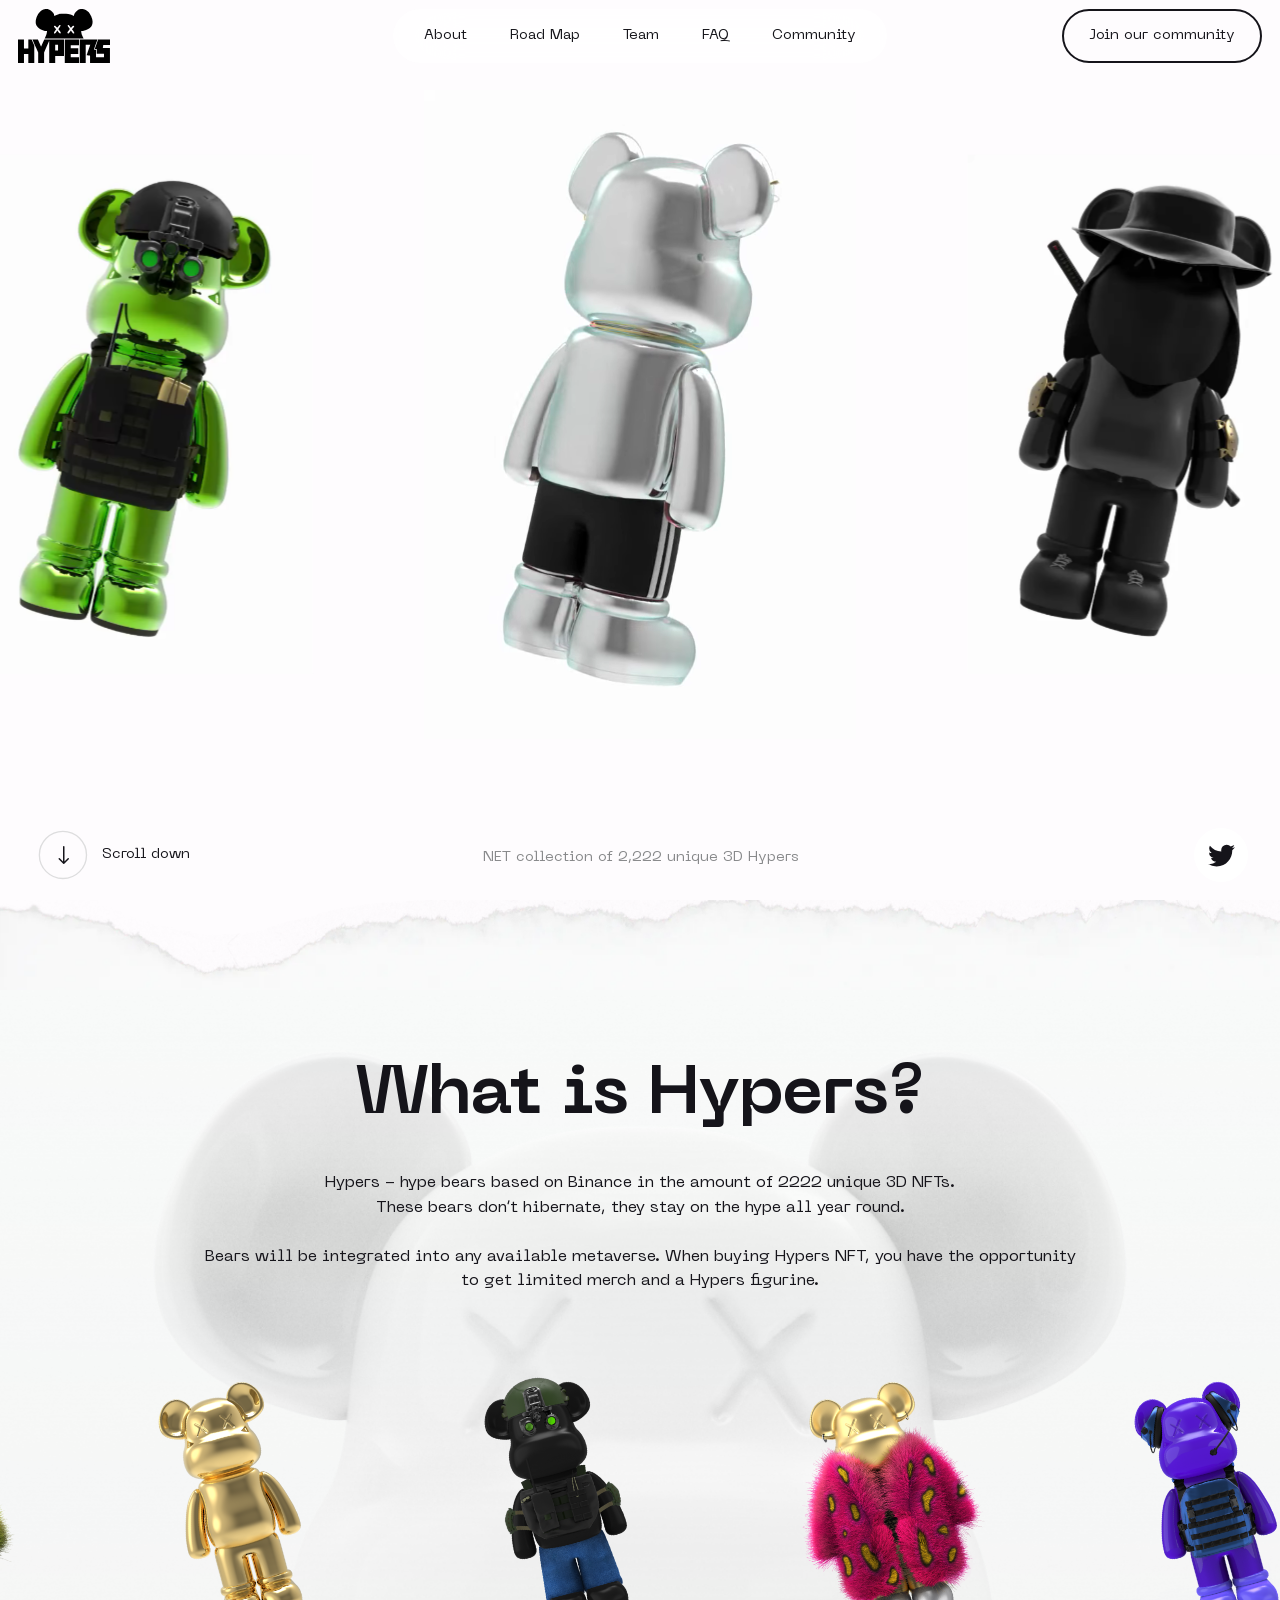
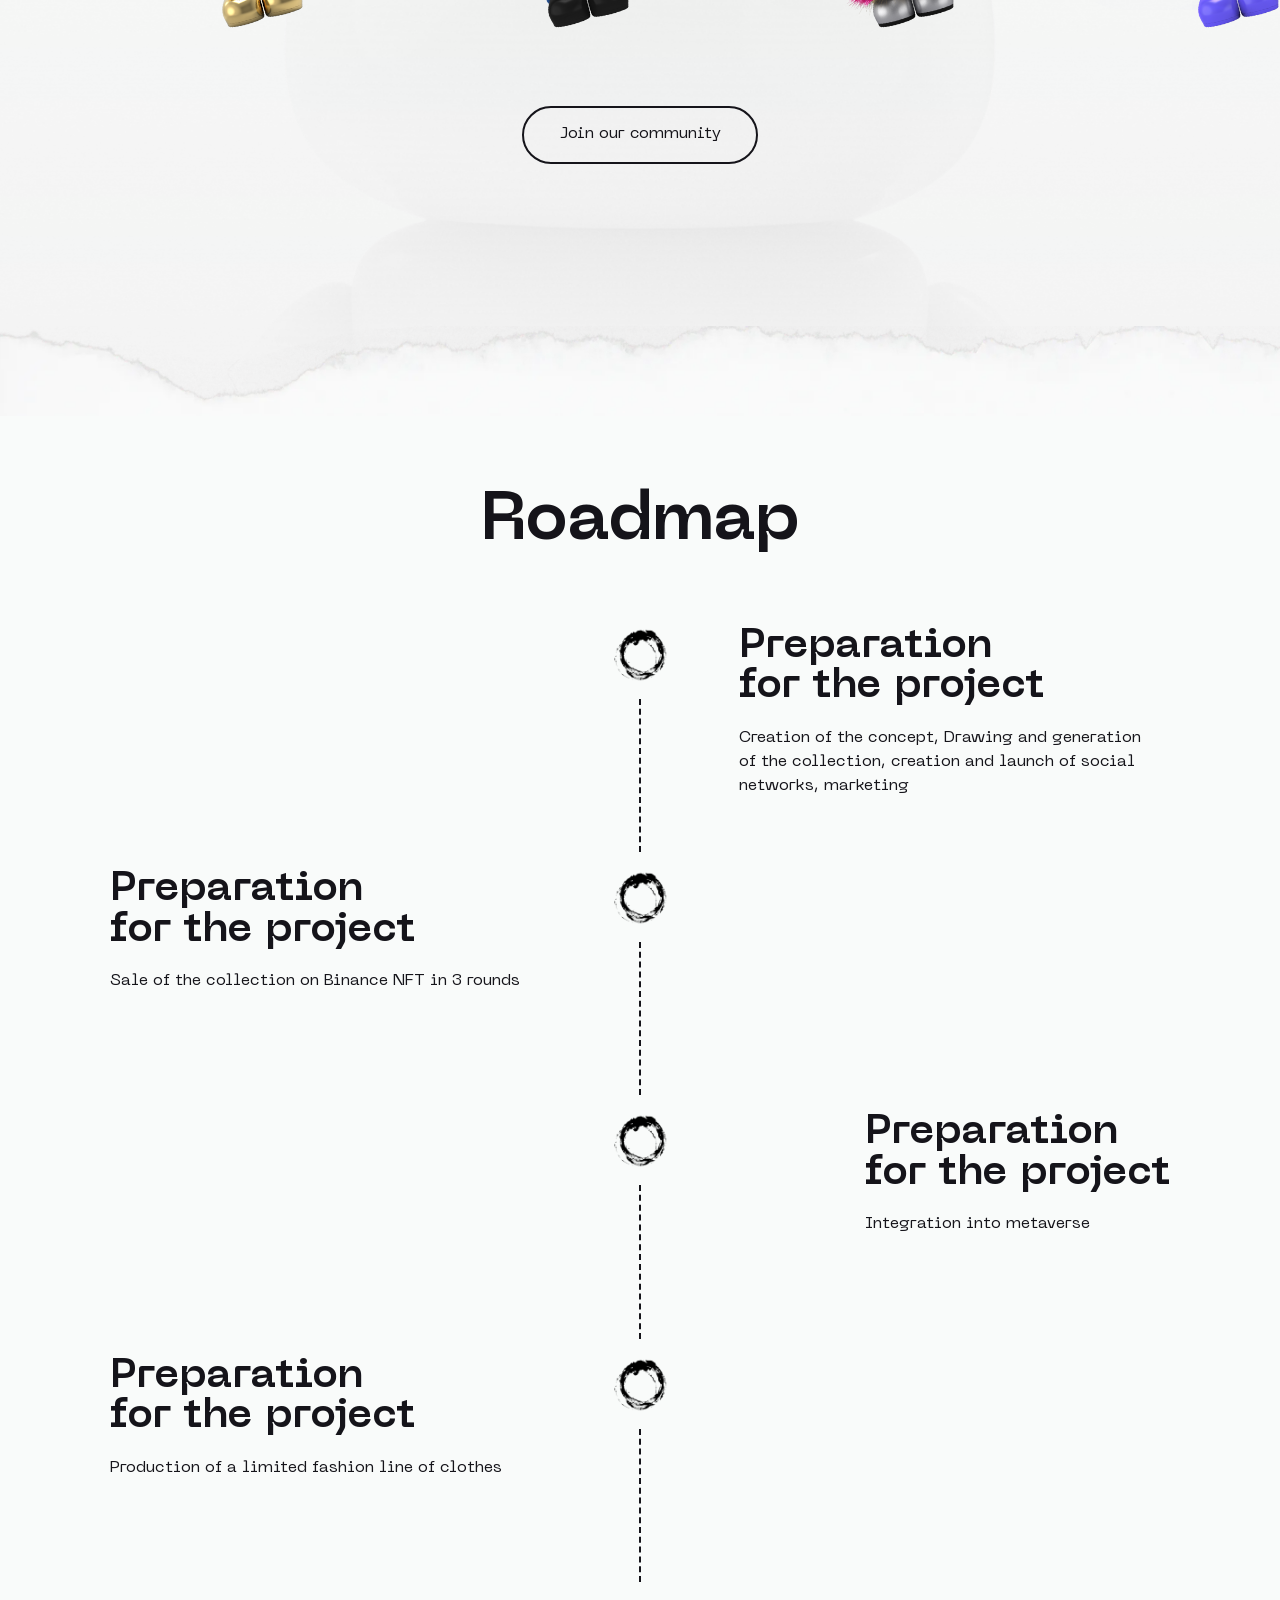
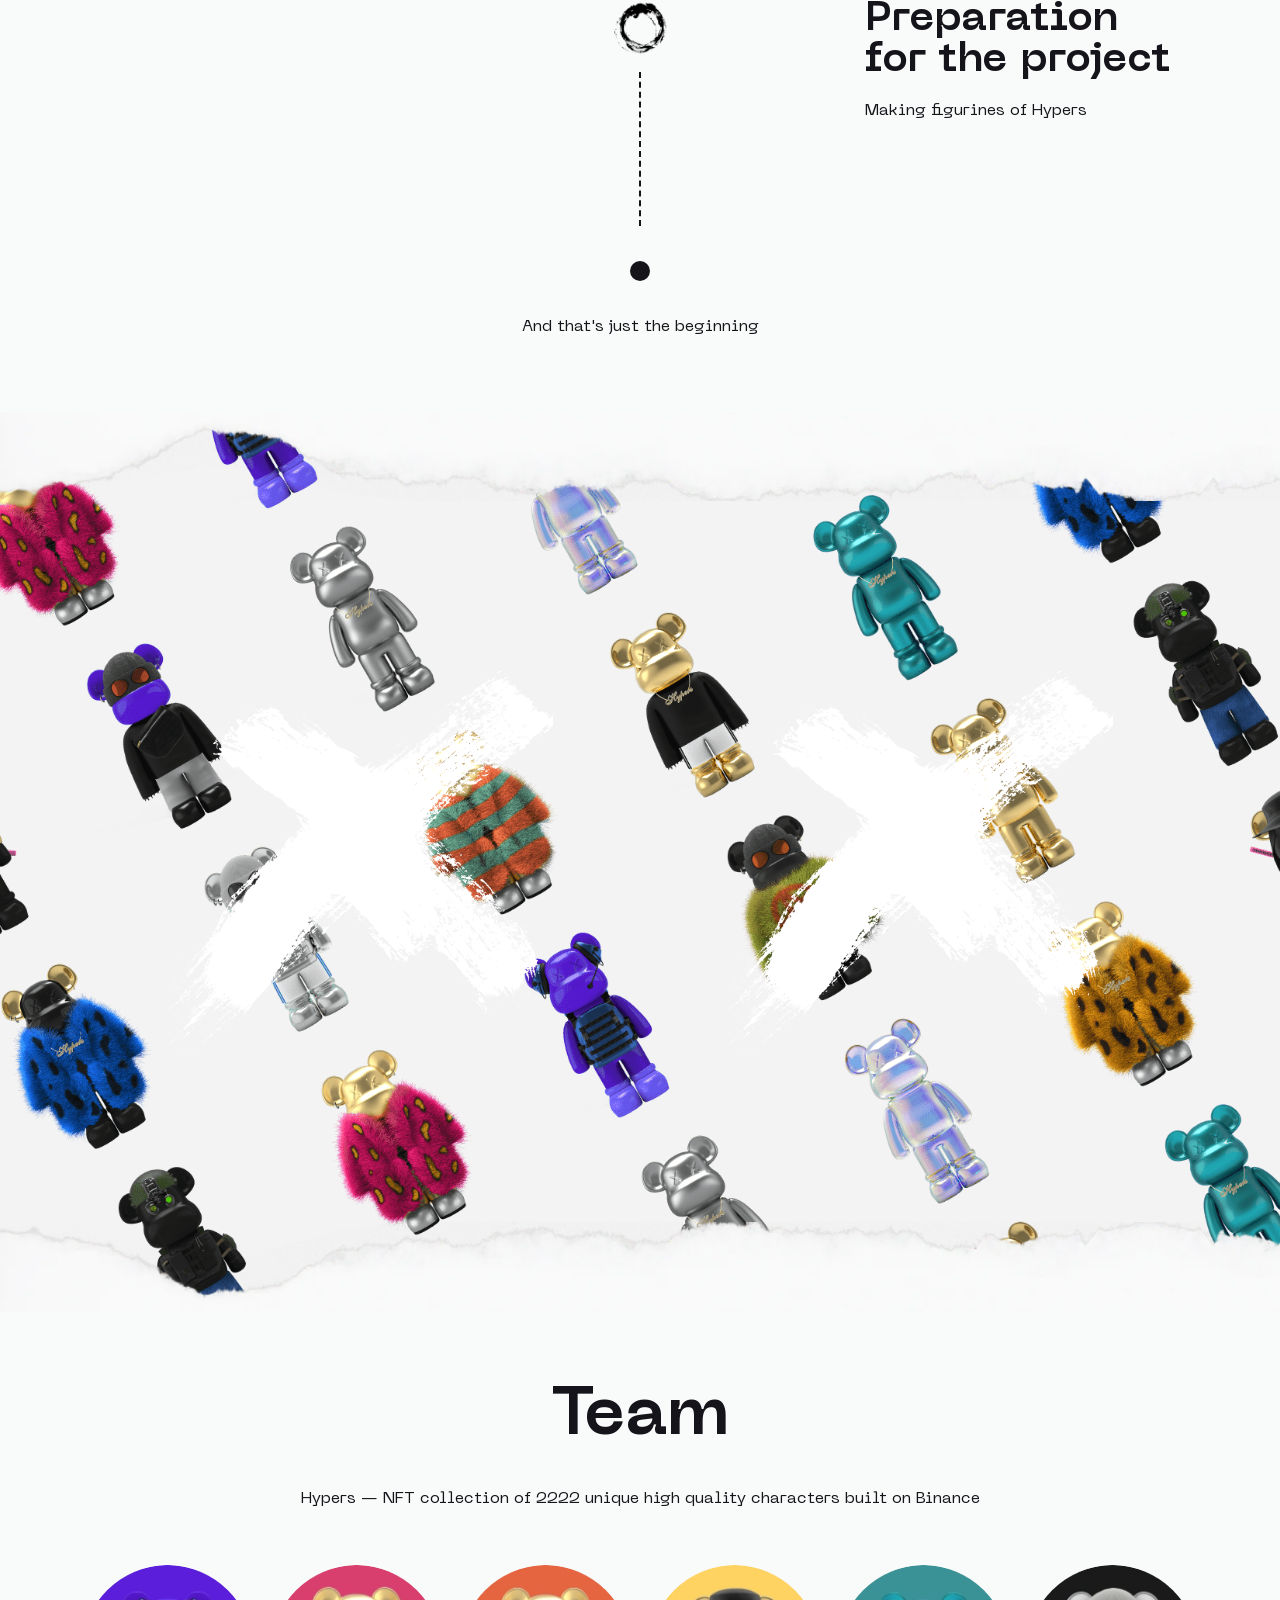
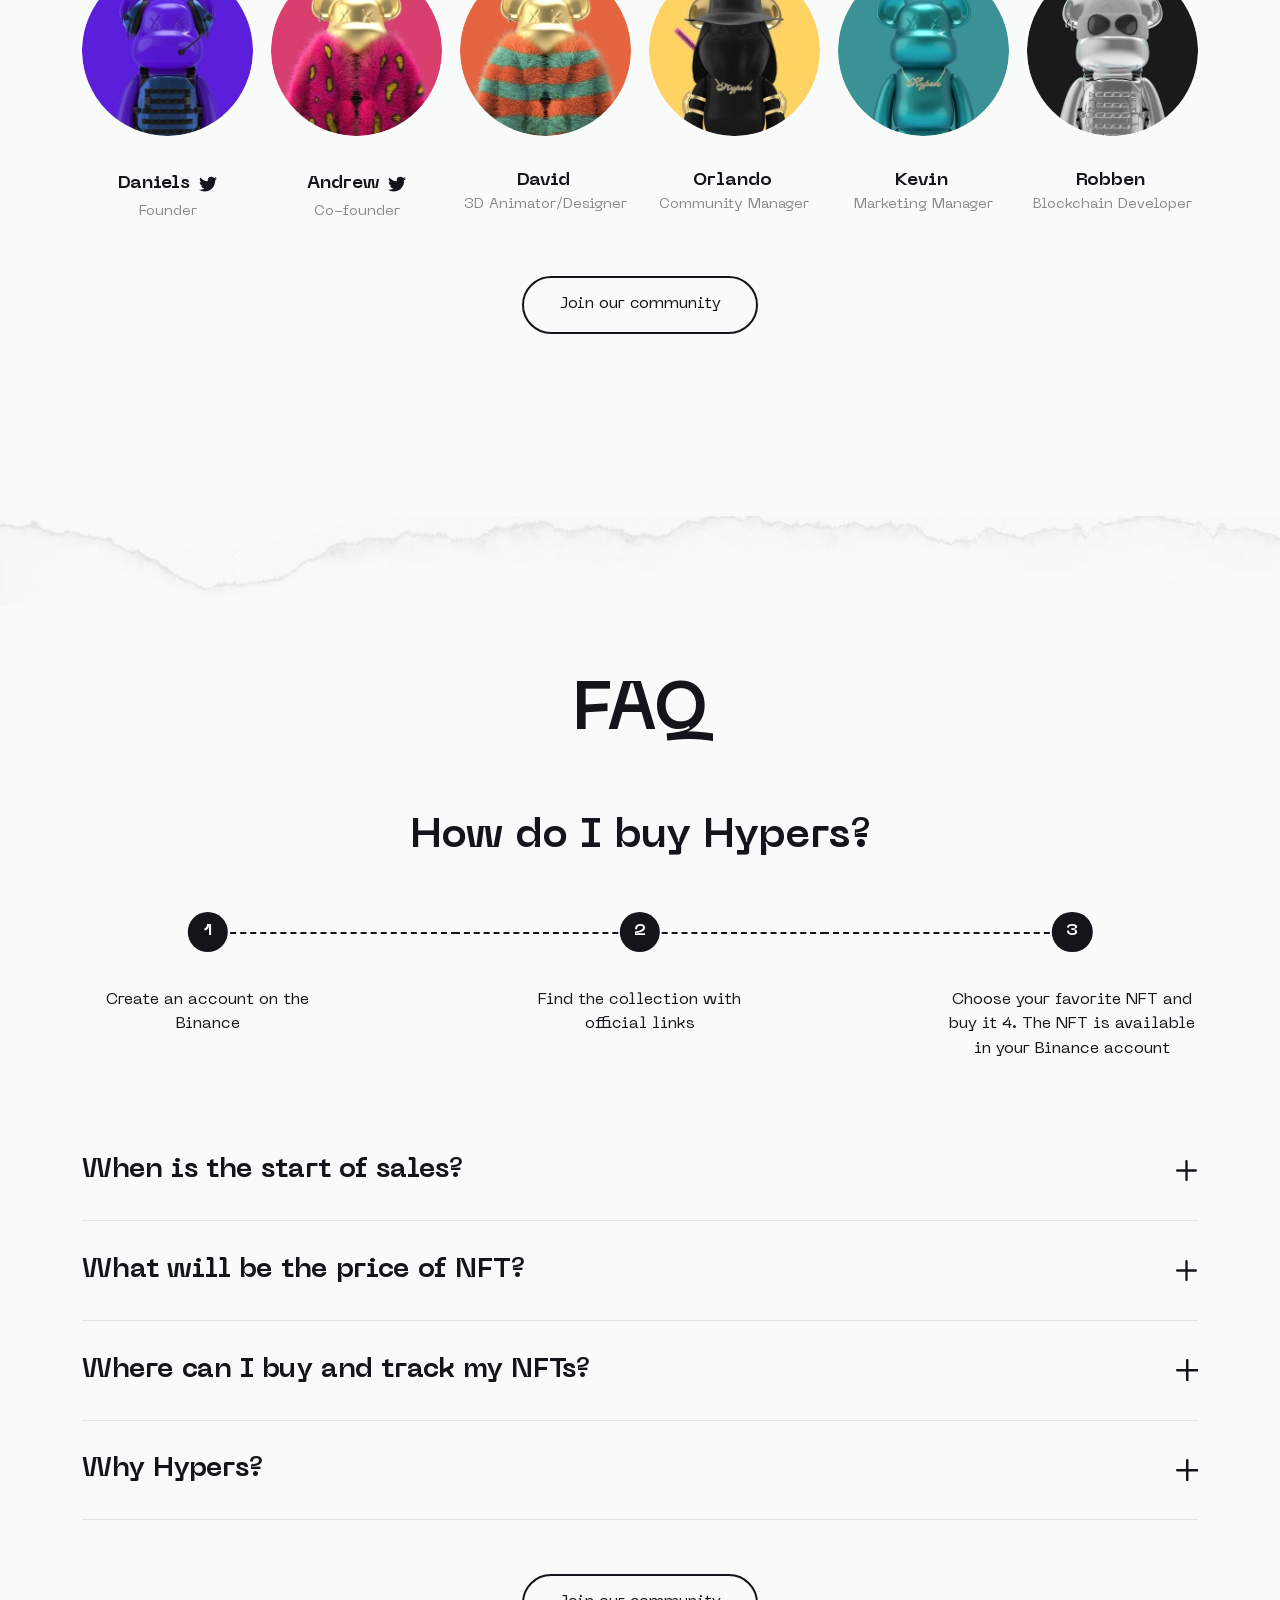
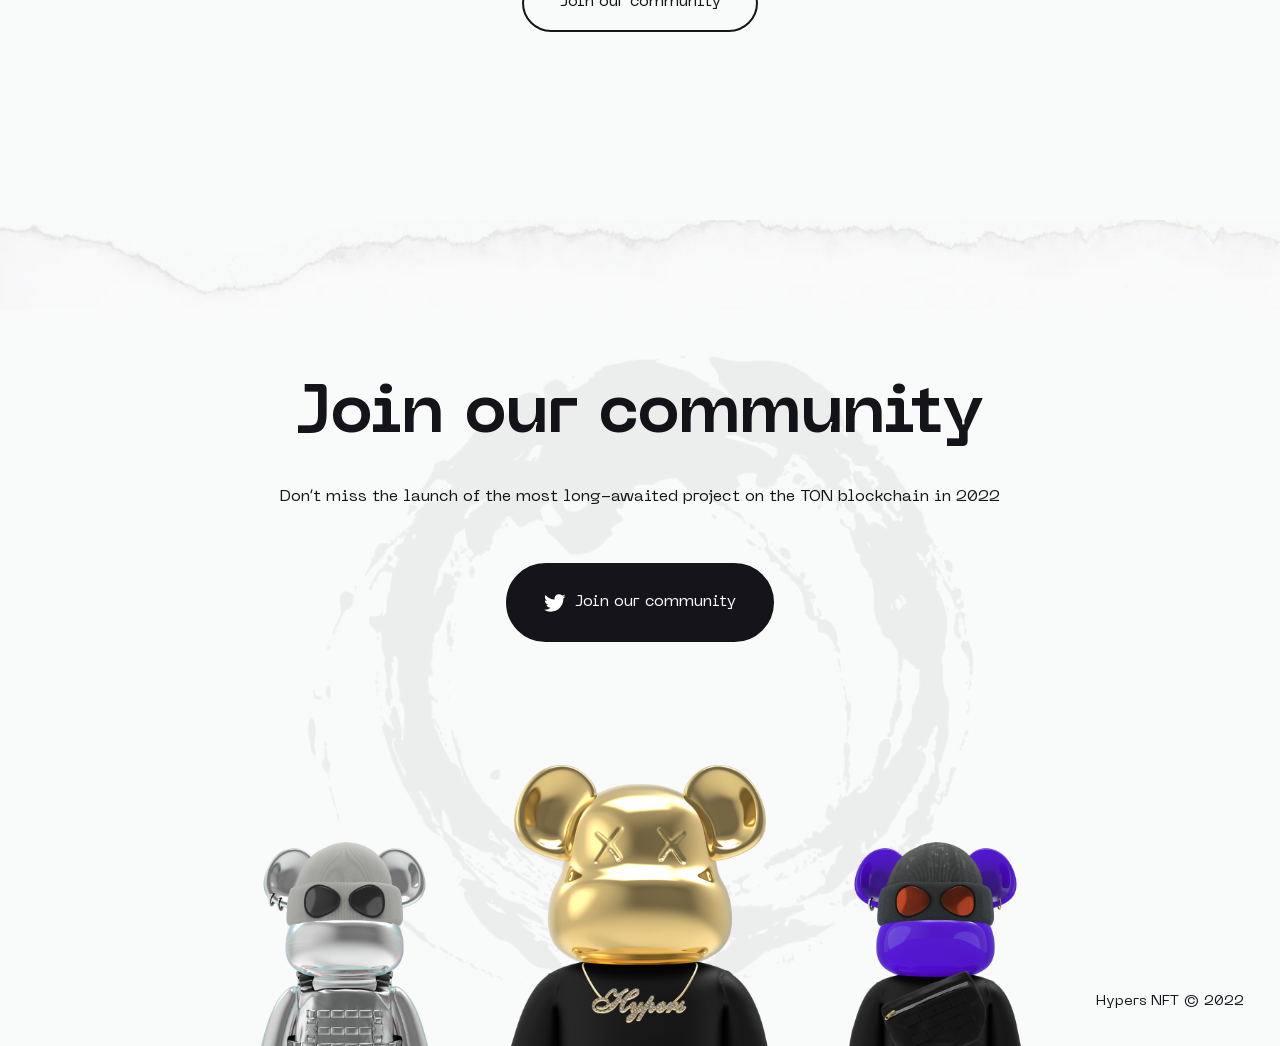
==== commit 3fd40be3: "edit" ====
--- a/public/index.html
+++ b/public/index.html
@@ -86,12 +86,6 @@
 						<div class="swiper-wrapper">
 								<div class="headerBlock__slide swiper-slide">
 									<video loading="lazy" loop="loop" muted="muted" playsinline="playsinline" autobuffer="autobuffer">
-										<source loading="lazy" src="video/hype-1.webm" type="video/webm"/>
-										<source src="video/hype-1.mp4" type="video/mp4"/>
-									</video>
-								</div>
-								<div class="headerBlock__slide swiper-slide">
-									<video loading="lazy" loop="loop" muted="muted" playsinline="playsinline" autobuffer="autobuffer">
 										<source loading="lazy" src="video/hype-2.webm" type="video/webm"/>
 										<source src="video/hype-2.mp4" type="video/mp4"/>
 									</video>
@@ -100,6 +94,12 @@
 									<video loading="lazy" loop="loop" muted="muted" playsinline="playsinline" autobuffer="autobuffer">
 										<source loading="lazy" src="video/hype-3.webm" type="video/webm"/>
 										<source src="video/hype-3.mp4" type="video/mp4"/>
+									</video>
+								</div>
+								<div class="headerBlock__slide swiper-slide">
+									<video loading="lazy" loop="loop" muted="muted" playsinline="playsinline" autobuffer="autobuffer">
+										<source loading="lazy" src="video/hype-1.webm" type="video/webm"/>
+										<source src="video/hype-1.mp4" type="video/mp4"/>
 									</video>
 								</div>
 								<div class="headerBlock__slide swiper-slide">
@@ -423,7 +423,7 @@
 					<h2>Join our community</h2>
 					<div class="footer__caption">Don&rsquo;t miss the launch of&nbsp;the most long-awaited project on&nbsp;the TON blockchain in&nbsp;2022
 					</div>
-					<a class="footer__btn btn btn-primary" href="#">
+					<a class="footer__btn btn btn-primary" href="https://twitter.com/hypersnfts">
 						<svg class="icon icon-twitter ">
 							<use xlink:href="img/svg/sprite.svg#twitter"></use>
 						</svg><span>Join our community</span>
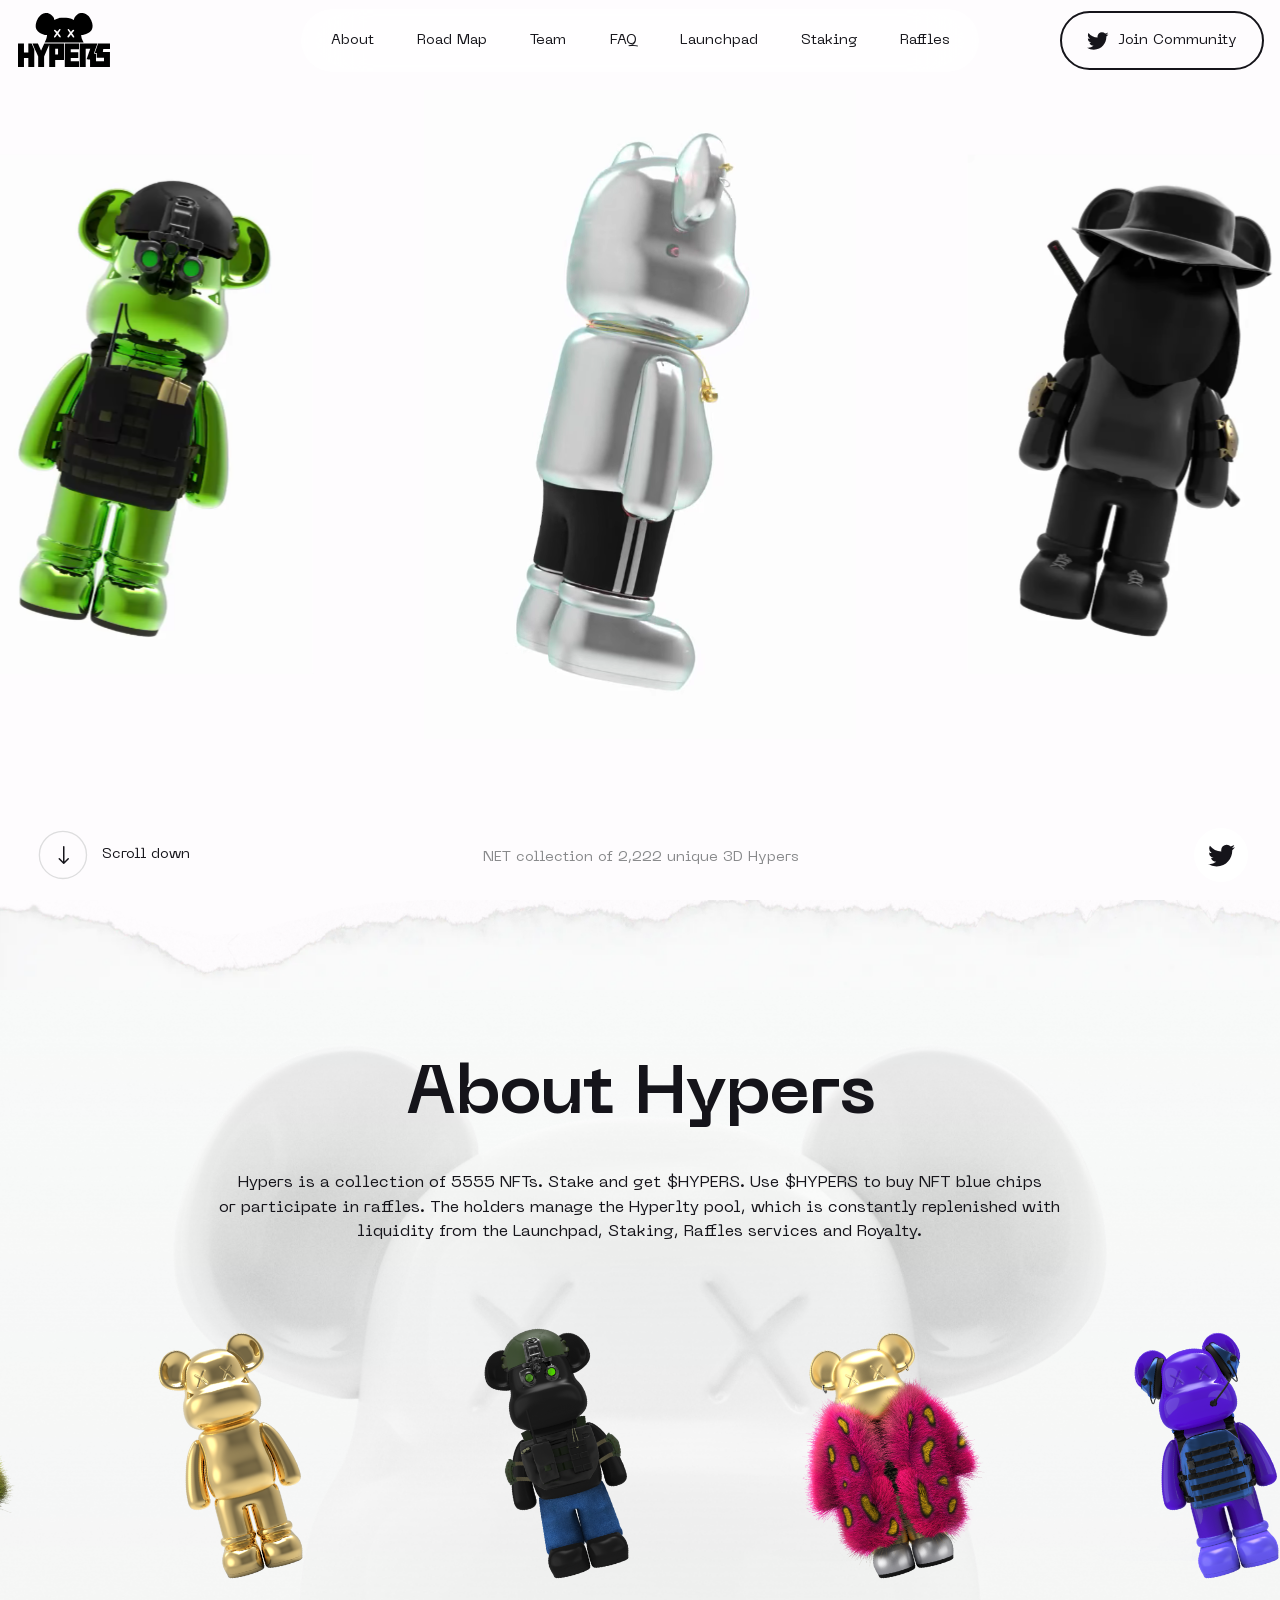
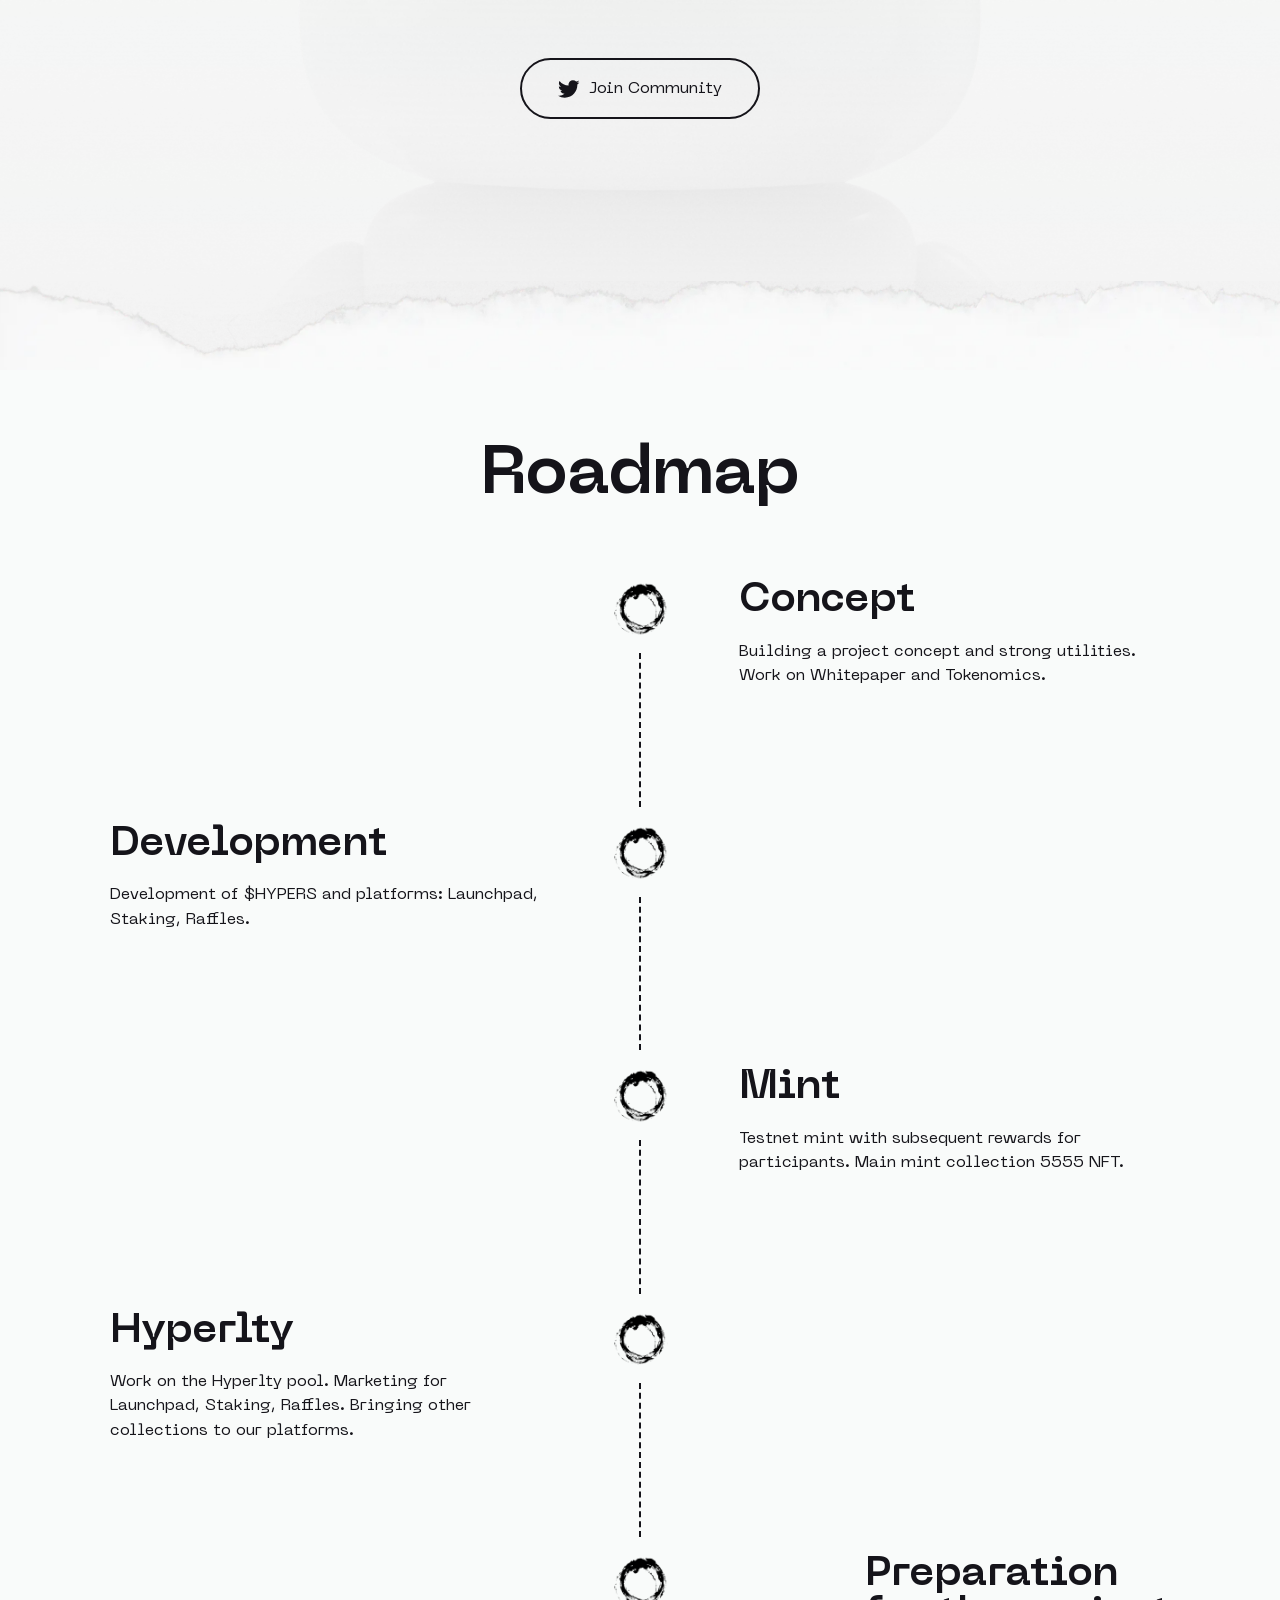
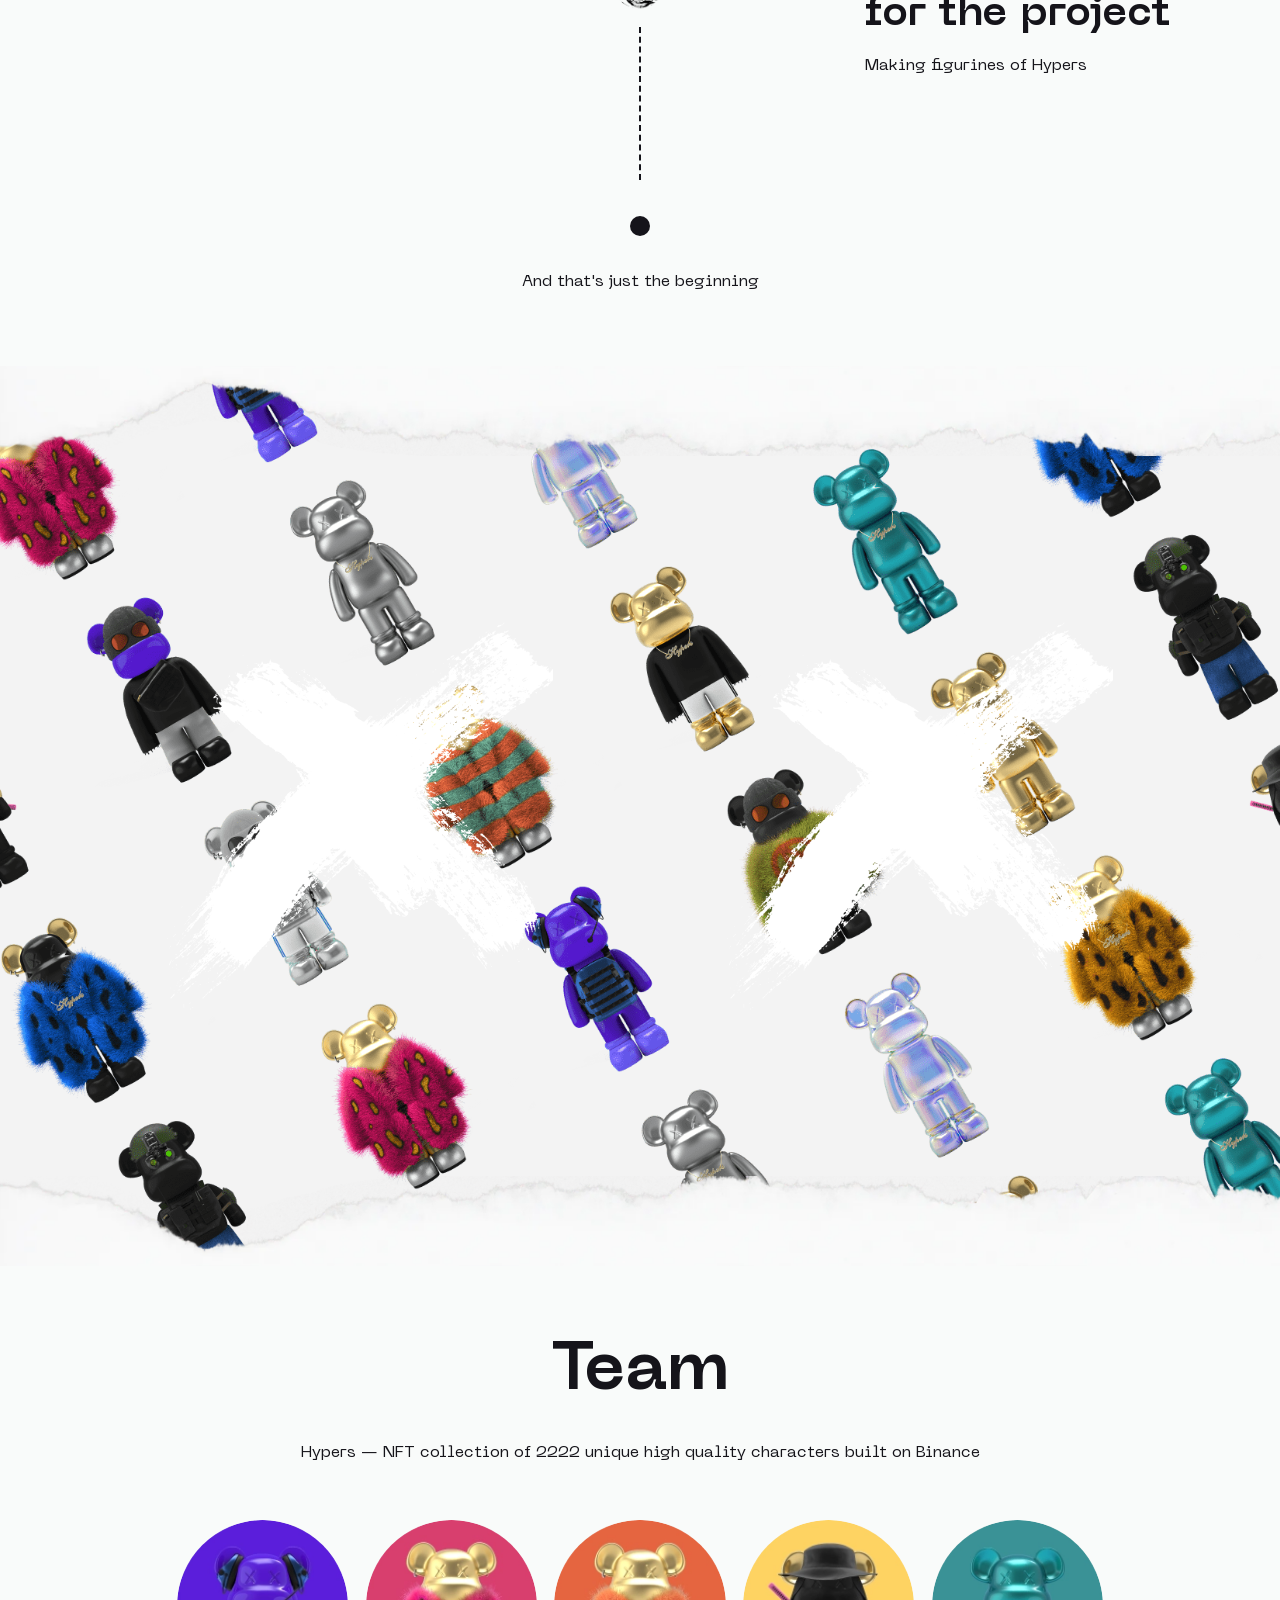
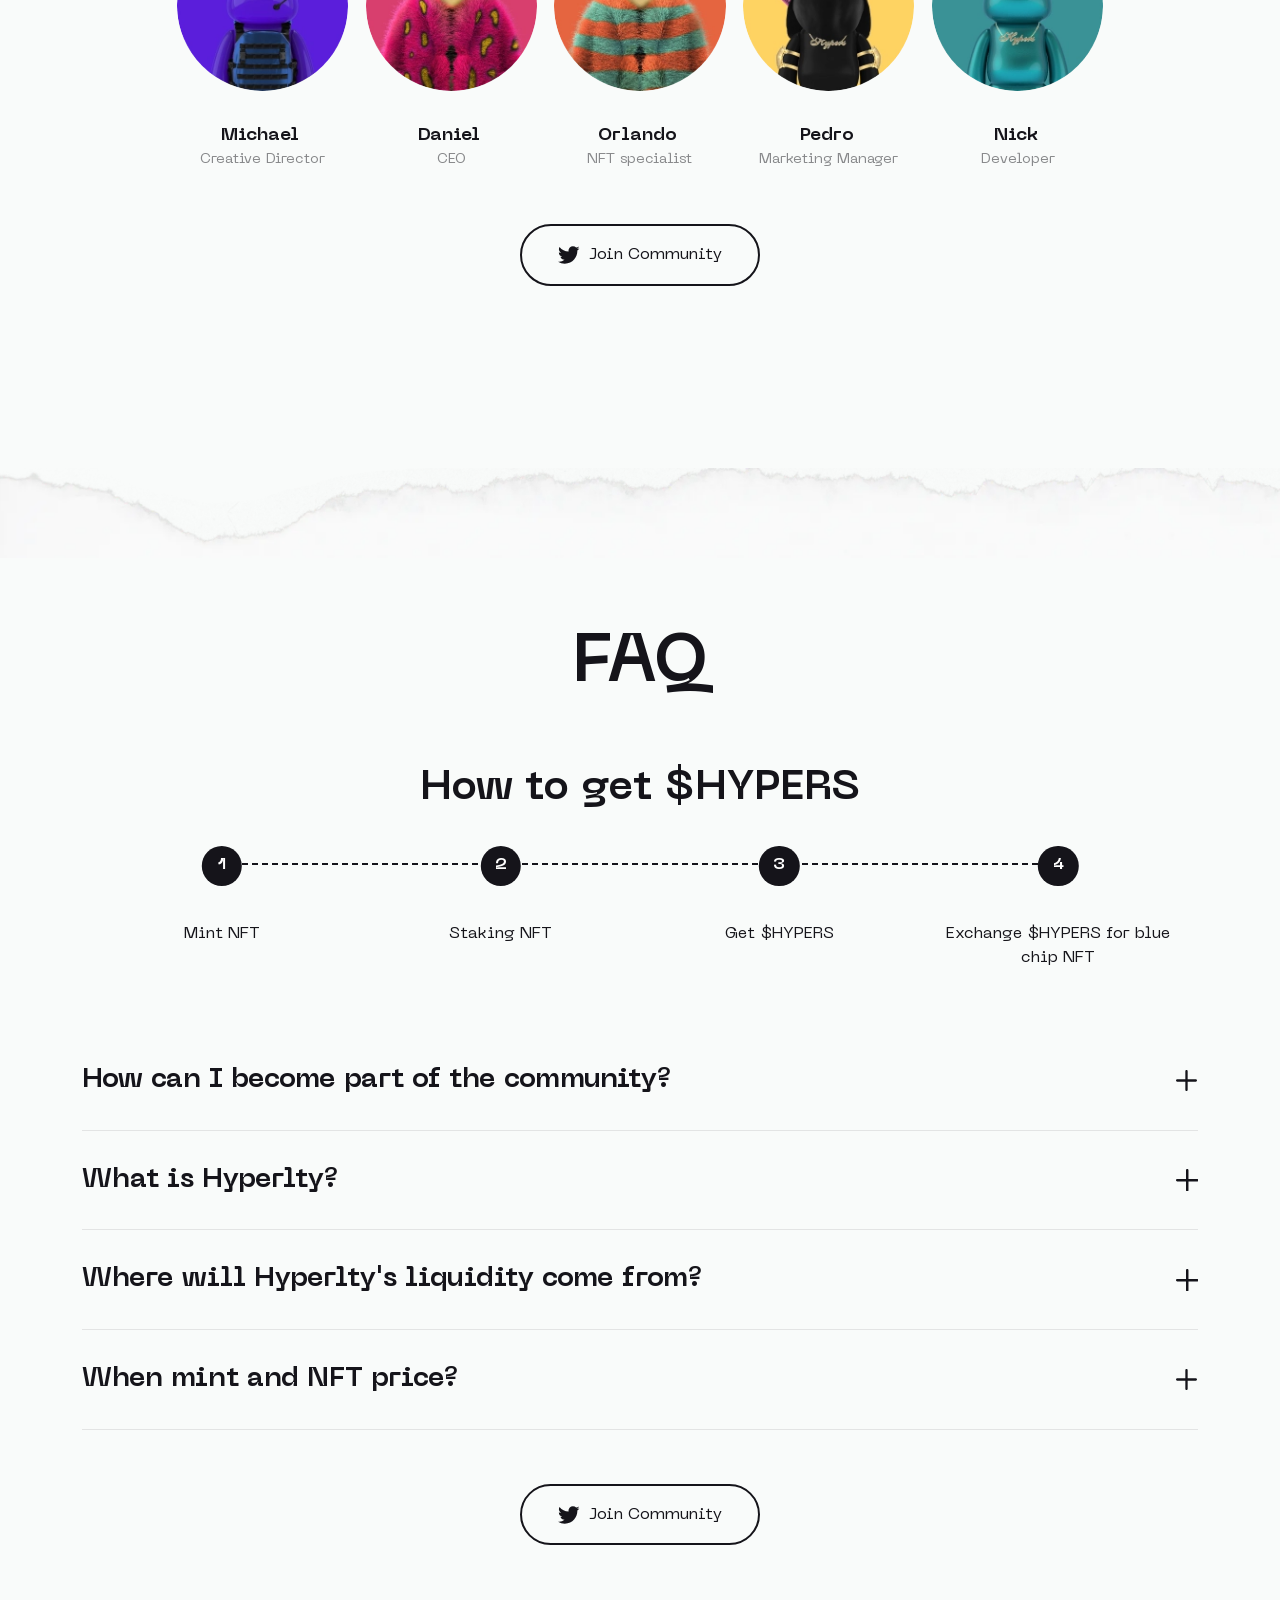
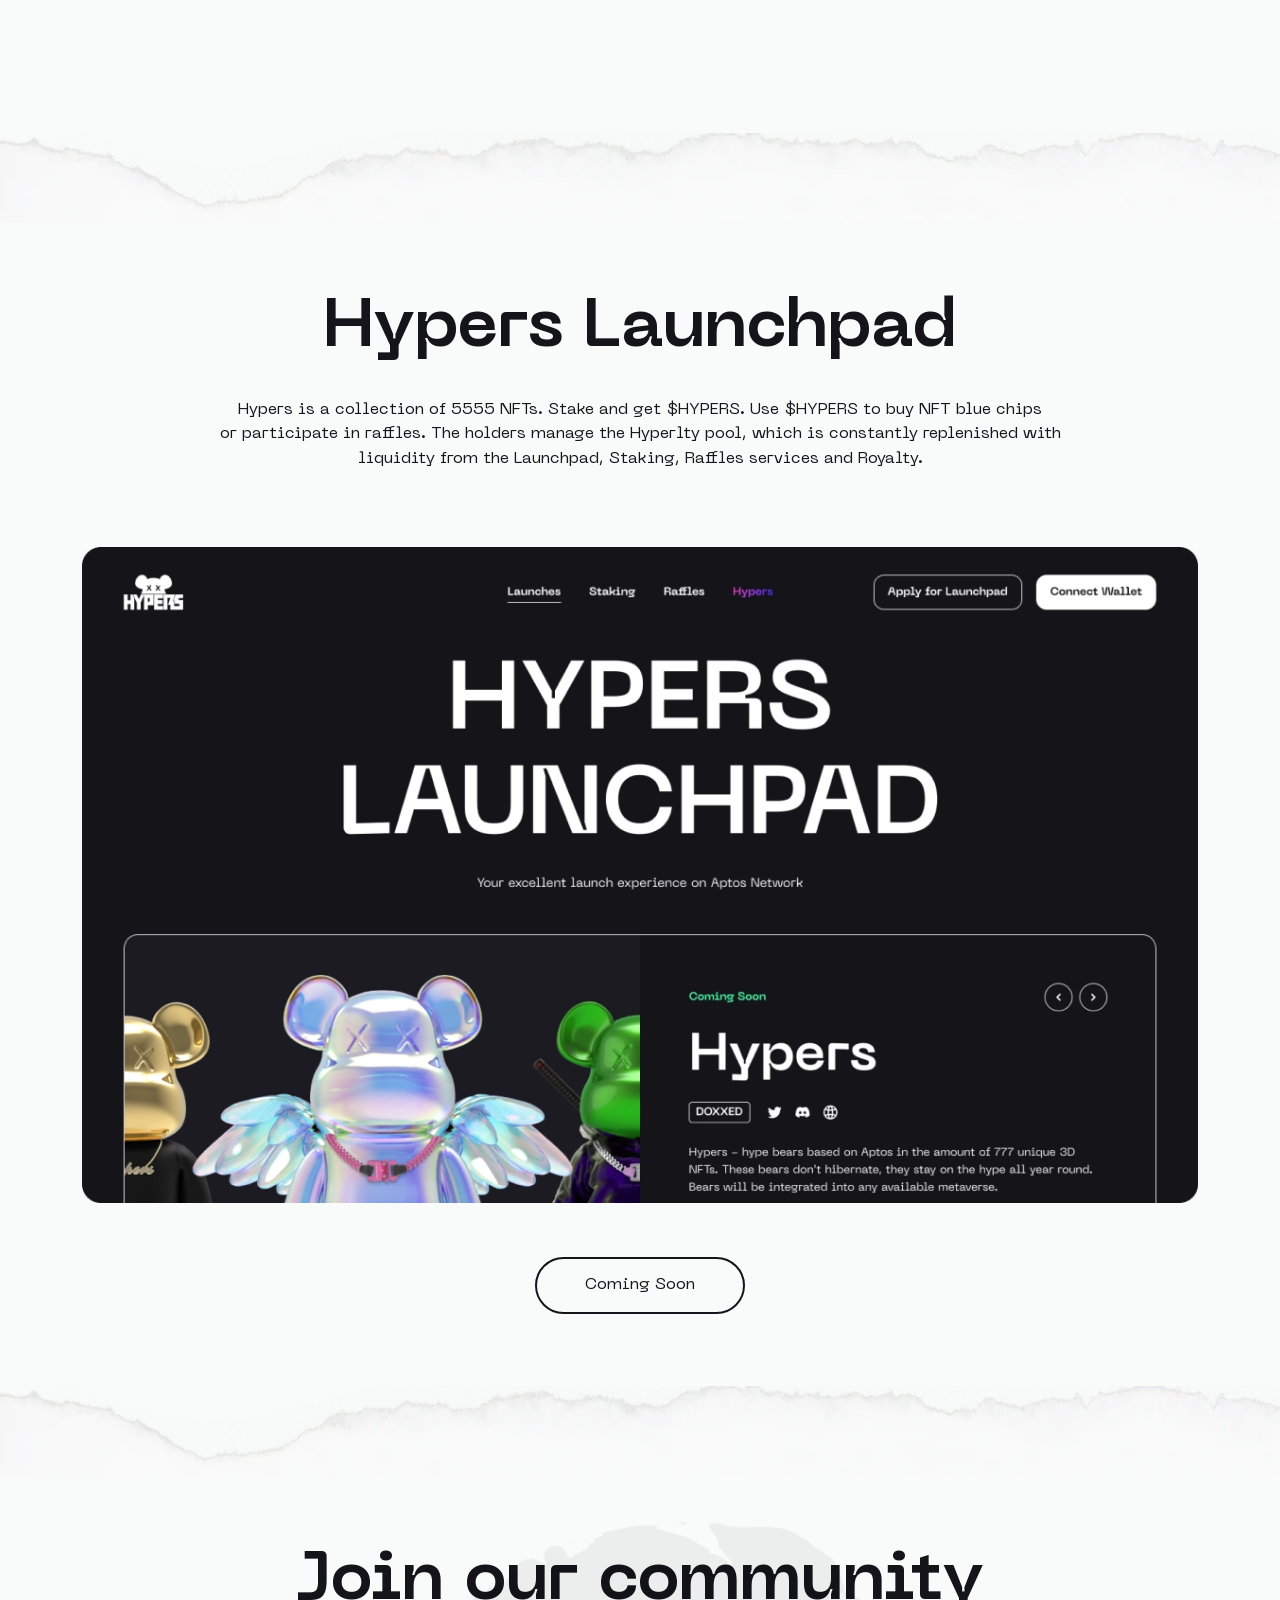
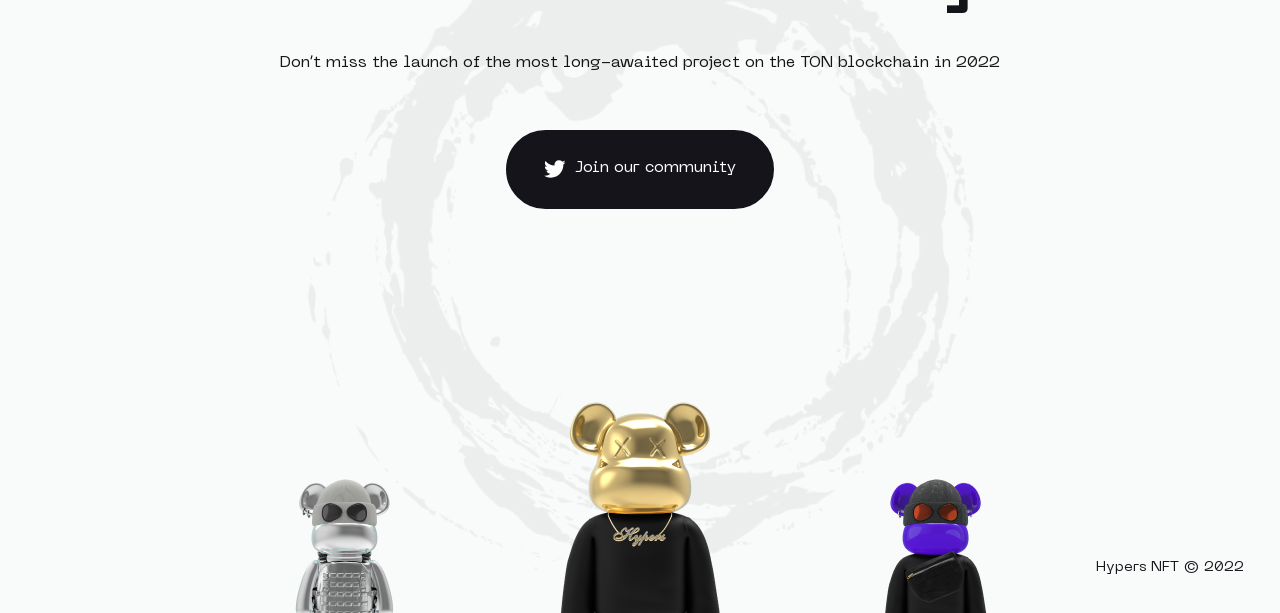
==== commit 61fb7bce: "edit" ====
--- a/public/index.html
+++ b/public/index.html
@@ -42,15 +42,20 @@
 									</div>
 								</div>
 								<ul class="menu" itemscope="itemscope" itemtype="http://schema.org/SiteNavigationElement">
-									<li class="menu-item" itemprop="item"><a href="#sAbout" itemprop="url">About</a></li>
-									<li class="menu-item" itemprop="item"><a href="#sRoadmap" itemprop="url">Road Map</a></li>
-									<li class="menu-item" itemprop="item"><a href="#sTeam" itemprop="url">Team</a></li>
-									<li class="menu-item" itemprop="item"><a href="#sFAQ" itemprop="url">FAQ</a></li>
-									<li class="menu-item" itemprop="item"><a href="#footer" itemprop="url">Community</a></li>
+									<li class="menu-item" itemprop="item"><a class="scroll-link-js" href="#sAbout" itemprop="url">About</a></li>
+									<li class="menu-item" itemprop="item"><a class="scroll-link-js" href="#sRoadmap" itemprop="url">Road Map</a></li>
+									<li class="menu-item" itemprop="item"><a class="scroll-link-js" href="#sTeam" itemprop="url">Team</a></li>
+									<li class="menu-item" itemprop="item"><a class="scroll-link-js" href="#sFAQ" itemprop="url">FAQ</a></li>
+									<li class="menu-item" itemprop="item"><a class="scroll-link-js" href="#sLaunchpad" itemprop="url">Launchpad</a></li>
+									<li class="menu-item" itemprop="item"><a href="#" itemprop="url">Staking</a></li>
+									<li class="menu-item" itemprop="item"><a href="#" itemprop="url">Raffles</a></li>
 								</ul>
 							</div>
 							<div class="top-nav__mob-wrap">
-								<a class="top-nav__join btn btn-outline-primary btn-small" href="https://twitter.com/hypersnfts">Join our community
+								<a class="top-nav__join btn btn-outline-primary btn-small" href="https://twitter.com/hypersnfts"> 
+									<svg class="icon icon-twitter ">
+										<use xlink:href="img/svg/sprite.svg#twitter"></use>
+									</svg>Join Community
 								</a>
 								<div class="soc">
 									<a class="soc__item" href="https://twitter.com/hypersnfts" target="_blank">
@@ -65,7 +70,10 @@
 						</div>
 					</div>
 					<div class="top-nav__col top-nav__col--right col-auto d-none d-lg-block">
-						<a class="top-nav__join btn btn-outline-primary btn-small" href="https://twitter.com/hypersnfts">Join our community
+						<a class="top-nav__join btn btn-outline-primary btn-small" href="https://twitter.com/hypersnfts">
+							<svg class="icon icon-twitter ">
+								<use xlink:href="img/svg/sprite.svg#twitter"></use>
+							</svg>Join Community
 						</a>
 					</div>
 					<div class="top-nav__col col-auto d-lg-none">
@@ -136,8 +144,8 @@
 			<section class="sAbout section" id="sAbout">
 				<div class="container">
 					<div class="sAbout__wrap">
-						<h2>What is Hypers?</h2>
-						<div class="sAbout__caption">Hypers - hype bears based on&nbsp;Binance in&nbsp;the amount of&nbsp;2222 unique 3D&nbsp;NFTs.<br />These bears don&rsquo;t hibernate, they stay on&nbsp;the hype all year round.<br /><br />Bears will be&nbsp;integrated into any available metaverse. When buying Hypers NFT, you have the opportunity to&nbsp;get limited merch and a&nbsp;Hypers figurine.
+						<h2>About Hypers</h2>
+						<div class="sAbout__caption">Hypers is&nbsp;a&nbsp;collection of&nbsp;5555&nbsp;NFTs. Stake and get $HYPERS. Use $HYPERS to&nbsp;buy NFT blue chips or&nbsp;participate in&nbsp;raffles. The holders manage the Hyperlty pool, which is&nbsp;constantly replenished with liquidity from the Launchpad, Staking, Raffles services and Royalty.
 						</div>
 						<div class="sAbout__slider sAbout__slider--js">
 							<div class="swiper-wrapper">
@@ -173,7 +181,10 @@
 									</div>
 							</div>
 						</div>
-						<a class="sAbout__btn btn btn-outline-primary" href="https://twitter.com/hypersnfts">Join our community
+						<a class="sAbout__btn btn btn-outline-primary" href="https://twitter.com/hypersnfts">
+							<svg class="icon icon-twitter ">
+								<use xlink:href="img/svg/sprite.svg#twitter"></use>
+							</svg>Join Community
 						</a>
 					</div>
 				</div>
@@ -190,29 +201,29 @@
 					<div class="sRoadmap__road">
 						<div class="sRoadmap__road-item">
 							<div class="sRoadmap__road-item-wrap">
-								<h3>Preparation<br>for the project</h3>
-								<div class="sRoadmap__road-item-caption">Creation of&nbsp;the concept, Drawing and generation of&nbsp;the collection, creation and launch of&nbsp;social networks, marketing
+								<h3>Concept</h3>
+								<div class="sRoadmap__road-item-caption">Building a&nbsp;project concept and strong utilities. Work on&nbsp;Whitepaper and Tokenomics.
 								</div>
 							</div>
 						</div>
 						<div class="sRoadmap__road-item">
 							<div class="sRoadmap__road-item-wrap">
-								<h3>Preparation<br>for the project</h3>
-								<div class="sRoadmap__road-item-caption">Sale of&nbsp;the collection on&nbsp;Binance NFT in&nbsp;3&nbsp;rounds
+								<h3>Development</h3>
+								<div class="sRoadmap__road-item-caption">Development of&nbsp;$HYPERS and platforms: Launchpad, Staking, Raffles.
 								</div>
 							</div>
 						</div>
 						<div class="sRoadmap__road-item">
 							<div class="sRoadmap__road-item-wrap">
-								<h3>Preparation<br>for the project</h3>
-								<div class="sRoadmap__road-item-caption">Integration into metaverse
+								<h3>Mint</h3>
+								<div class="sRoadmap__road-item-caption">Testnet mint with subsequent rewards for participants. Main mint collection 5555&nbsp;NFT.
 								</div>
 							</div>
 						</div>
 						<div class="sRoadmap__road-item">
 							<div class="sRoadmap__road-item-wrap">
-								<h3>Preparation<br>for the project</h3>
-								<div class="sRoadmap__road-item-caption">Production of&nbsp;a&nbsp;limited fashion line of&nbsp;clothes
+								<h3>Hyperlty</h3>
+								<div class="sRoadmap__road-item-caption">Work on&nbsp;the Hyperlty pool. Marketing for Launchpad, Staking, Raffles. Bringing other collections to&nbsp;our platforms.
 								</div>
 							</div>
 						</div>
@@ -254,15 +265,10 @@
 										</picture>
 										<!-- /picture-->
 										<div class="sTeam__item-title-wrap">
-											<div class="sTeam__item-title">Daniels
+											<div class="sTeam__item-title">Michael
 											</div>
-											<a class="sTeam__item-link" href="https://twitter.com/dan_ielas" target="_blank">
-												<svg class="icon icon-twitter ">
-													<use xlink:href="img/svg/sprite.svg#twitter"></use>
-												</svg>
-											</a>
-										</div>
-										<div class="sTeam__item-caption">Founder
+										</div>
+										<div class="sTeam__item-caption">Creative Director
 										</div>
 									</div>
 								</div>
@@ -274,15 +280,10 @@
 										</picture>
 										<!-- /picture-->
 										<div class="sTeam__item-title-wrap">
-											<div class="sTeam__item-title">Andrew
+											<div class="sTeam__item-title">Daniel
 											</div>
-											<a class="sTeam__item-link" href="https://twitter.com/axubsc" target="_blank">
-												<svg class="icon icon-twitter ">
-													<use xlink:href="img/svg/sprite.svg#twitter"></use>
-												</svg>
-											</a>
-										</div>
-										<div class="sTeam__item-caption">Co-founder
+										</div>
+										<div class="sTeam__item-caption">CEO
 										</div>
 									</div>
 								</div>
@@ -294,10 +295,10 @@
 										</picture>
 										<!-- /picture-->
 										<div class="sTeam__item-title-wrap">
-											<div class="sTeam__item-title">David
+											<div class="sTeam__item-title">Orlando
 											</div>
 										</div>
-										<div class="sTeam__item-caption">3D Animator/Designer
+										<div class="sTeam__item-caption">NFT specialist
 										</div>
 									</div>
 								</div>
@@ -309,10 +310,10 @@
 										</picture>
 										<!-- /picture-->
 										<div class="sTeam__item-title-wrap">
-											<div class="sTeam__item-title">Orlando
+											<div class="sTeam__item-title">Pedro
 											</div>
 										</div>
-										<div class="sTeam__item-caption">Community Manager
+										<div class="sTeam__item-caption">Marketing Manager
 										</div>
 									</div>
 								</div>
@@ -324,30 +325,18 @@
 										</picture>
 										<!-- /picture-->
 										<div class="sTeam__item-title-wrap">
-											<div class="sTeam__item-title">Kevin
+											<div class="sTeam__item-title">Nick
 											</div>
 										</div>
-										<div class="sTeam__item-caption">Marketing Manager
-										</div>
-									</div>
-								</div>
-								<div class="col-lg-2 col-md-4 col-6">
-									<div class="sTeam__item">
-										<!-- picture-->
-										<picture> 
-											<source type="image/webp" srcset="img/@2x/webp/team-6.webp"/><img src="img/@2x/team-6.png" alt="" loading="lazy"/>
-										</picture>
-										<!-- /picture-->
-										<div class="sTeam__item-title-wrap">
-											<div class="sTeam__item-title">Robben
-											</div>
-										</div>
-										<div class="sTeam__item-caption">Blockchain Developer
-										</div>
-									</div>
-								</div>
-					</div>
-					<a class="sTeam__btn btn btn-outline-primary" href="https://twitter.com/hypersnfts">Join our community
+										<div class="sTeam__item-caption">Developer
+										</div>
+									</div>
+								</div>
+					</div>
+					<a class="sTeam__btn btn btn-outline-primary" href="https://twitter.com/hypersnfts">
+						<svg class="icon icon-twitter ">
+							<use xlink:href="img/svg/sprite.svg#twitter"></use>
+						</svg>Join Community
 					</a>
 				</div>
 				<div class="paper-bg"><img src="img/paper-bg-up.png" alt=""/></div>
@@ -359,63 +348,90 @@
 					<div class="section-title text-center">
 						<h2>FAQ</h2>
 					</div>
-					<h3>How do I buy Hypers?</h3>
+					<h3>How to get $HYPERS</h3>
 					<div class="sFAQ__number-wrap">
 						<div class="sFAQ__number-item-wrap sFAQ__number-item-wrap--first">
-							<div class="sFAQ__number-item">Create an&nbsp;account on&nbsp;the Binance
+							<div class="sFAQ__number-item">Mint NFT
 								<div class="sFAQ__number">1
 								</div>
 							</div>
 						</div>
 						<div class="sFAQ__number-item-wrap sFAQ__number-item-wrap--second">
-							<div class="sFAQ__number-item">Find the collection with official links
+							<div class="sFAQ__number-item">Staking NFT
 								<div class="sFAQ__number">2
 								</div>
 							</div>
 						</div>
 						<div class="sFAQ__number-item-wrap sFAQ__number-item-wrap--third">
-							<div class="sFAQ__number-item">Choose your favorite NFT and buy it&nbsp;4. The NFT is&nbsp;available in&nbsp;your Binance account
+							<div class="sFAQ__number-item">Get $HYPERS
 								<div class="sFAQ__number">3
+								</div>
+							</div>
+						</div>
+						<div class="sFAQ__number-item-wrap sFAQ__number-item-wrap--4">
+							<div class="sFAQ__number-item">Exchange $HYPERS for blue chip NFT
+								<div class="sFAQ__number">4
 								</div>
 							</div>
 						</div>
 					</div>
 					<div class="dd-group dd-group-js">
 						<div class="dd-group__item">
-							<div class="dd-group__head dd-head-js">When is the start of sales?
+							<div class="dd-group__head dd-head-js">How can I become part of the community?
 							</div>
 							<div class="dd-group__content dd-content-js">
-								<p>The start of&nbsp;sales will be&nbsp;announced on&nbsp;our social networks.</p>
+								<p>Join our discord and get OG and Hyperlist roles.</p>
 							</div>
 						</div>
 						<div class="dd-group__item">
-							<div class="dd-group__head dd-head-js">What will be the price of NFT?
+							<div class="dd-group__head dd-head-js">What is Hyperlty?
 							</div>
 							<div class="dd-group__content dd-content-js">
-								<p>Round 1: $99, Round 2: $149, Round 3: $199</p>
+								<p>Hyperlty is a pool for holders. The money from the Hyperlty will be used to buy Blue Chip NFT, which holders will be able to receive in exchange for $Hypers on the raffle platform.</p>
 							</div>
 						</div>
 						<div class="dd-group__item">
-							<div class="dd-group__head dd-head-js">Where can I buy and track my NFTs?
+							<div class="dd-group__head dd-head-js">Where will Hyperlty's liquidity come from?
 							</div>
 							<div class="dd-group__content dd-content-js">
-								<p>NFTs will only be&nbsp;available for purchase on&nbsp;Binance and will be&nbsp;available in&nbsp;your account.</p>
+								<p>We will monetize our main platforms: launchpad, staking, raffles. Projects that will be hosted on these platforms will pay a commission. Also, all royalties from secondary NFT sales will go to Hyperlty.</p>
 							</div>
 						</div>
 						<div class="dd-group__item">
-							<div class="dd-group__head dd-head-js">Why Hypers?
+							<div class="dd-group__head dd-head-js">When mint and NFT price?
 							</div>
 							<div class="dd-group__content dd-content-js">
-								<p>Hypers are the most attractive NFTs powered by&nbsp;Binance. For a&nbsp;long time, we&nbsp;have been gathering a&nbsp;team of&nbsp;the best specialists and analyzing the NFT market. Now we&nbsp;are ready to&nbsp;present the best product.</p>
-							</div>
-						</div>
-					</div>
-					<a class="sFAQ__btn btn btn-outline-primary" href="https://twitter.com/hypersnfts">Join our community
-					</a>
+								<p>All the details are in our discord. We will be glad to see you there!</p>
+							</div>
+						</div>
+					</div>
+					<div class="text-center">
+						<a class="sFAQ__btn btn btn-outline-primary" href="https://twitter.com/hypersnfts"> 
+							<svg class="icon icon-twitter ">
+								<use xlink:href="img/svg/sprite.svg#twitter"></use>
+							</svg>Join Community
+						</a>
+					</div>
 				</div>
 				<div class="paper-bg"><img src="img/paper-bg-up.png" alt=""/></div>
 			</section>
 			<!-- end sFAQ-->
+			<!-- start sLaunchpad-->
+			<section class="sLaunchpad section" id="sLaunchpad">
+				<div class="container text-center">
+					<div class="section-title">
+						<h2>Hypers Launchpad</h2>
+						<p>Hypers is&nbsp;a&nbsp;collection of&nbsp;5555&nbsp;NFTs. Stake and get $HYPERS. Use $HYPERS to&nbsp;buy NFT blue chips or&nbsp;participate in&nbsp;raffles. The holders manage the Hyperlty pool, which is&nbsp;constantly replenished with liquidity from the Launchpad, Staking, Raffles services and Royalty.</p>
+					</div>
+					<!-- picture-->
+					<picture> 
+						<source type="image/webp" srcset="img/@2x/webp/home_desktop1.webp"/><img src="img/@2x/home_desktop1.png" alt="" loading="lazy"/>
+					</picture>
+					<!-- /picture--><a class="btn btn-outline-primary" href="#">Coming Soon</a>
+				</div>
+				<div class="paper-bg"><img src="img/paper-bg-up.png" alt=""/></div>
+			</section>
+			<!-- end sLaunchpad-->
 			<footer class="footer section" id="footer">
 				<div class="footer__bg"><img src="img/footer-bg.png" alt=""/>
 				</div>
--- a/public/css/main.min.css
+++ b/public/css/main.min.css
@@ -1 +1 @@
-@charset "UTF-8";@font-face{font-display:swap;font-family:NeueMachina;font-style:normal;font-weight:400;src:url(../fonts/NeueMachina-Regular.woff2) format("woff2")}@font-face{font-display:swap;font-family:NeueMachina;font-style:normal;font-weight:700;src:url(../fonts/NeueMachina-Bold.woff2) format("woff2")}.icon{fill:currentColor;display:inline-block;height:1em;width:1em}.icon-arrow-down,.icon-arrow-up{font-size:2.4rem;width:1em}.icon-basket{font-size:2.4rem;width:.9166666667em}.icon-check{font-size:2.7rem;width:1em}.icon-fb,.icon-instagram,.icon-telegram,.icon-twitter{font-size:2.4rem;width:1em}.icon-viber{font-size:1.6rem;width:1em}.icon-vk{font-size:2.4rem;width:1em}.icon-whatsapp{font-size:1.6rem;width:1em}:root{--bs-blue:#0d6efd;--bs-indigo:#6610f2;--bs-purple:#6f42c1;--bs-pink:#d63384;--bs-red:#dc3545;--bs-orange:#fd7e14;--bs-yellow:#ffc107;--bs-green:#198754;--bs-teal:#20c997;--bs-cyan:#0dcaf0;--bs-black:#000;--bs-white:#fff;--bs-gray:#6c757d;--bs-gray-dark:#343a40;--bs-gray-100:#f8f9fa;--bs-gray-200:#e9ecef;--bs-gray-300:#dee2e6;--bs-gray-400:#ced4da;--bs-gray-500:#adb5bd;--bs-gray-600:#6c757d;--bs-gray-700:#495057;--bs-gray-800:#343a40;--bs-gray-900:#212529;--bs-primary:#15141a;--bs-secondary:#87888a;--bs-danger:#dc3545;--bs-primary-rgb:21,20,26;--bs-secondary-rgb:135,136,138;--bs-danger-rgb:220,53,69;--bs-white-rgb:255,255,255;--bs-black-rgb:0,0,0;--bs-body-color-rgb:21,20,26;--bs-body-bg-rgb:249,251,250;--bs-font-sans-serif:"NeueMachina",system-ui,-apple-system,"Segoe UI",Roboto,"Helvetica Neue",Arial,"Noto Sans","Liberation Sans",sans-serif,"Apple Color Emoji","Segoe UI Emoji","Segoe UI Symbol","Noto Color Emoji";--bs-font-monospace:SFMono-Regular,Menlo,Monaco,Consolas,"Liberation Mono","Courier New",monospace;--bs-gradient:linear-gradient(180deg,hsla(0,0%,100%,.15),hsla(0,0%,100%,0));--bs-body-font-family:var(--bs-font-sans-serif);--bs-body-font-size:0.9999999992rem;--bs-body-font-weight:400;--bs-body-line-height:1.5;--bs-body-color:#15141a;--bs-body-bg:#f9fbfa;--bs-border-width:1px;--bs-border-style:solid;--bs-border-color:#dee2e6;--bs-border-color-translucent:rgba(0,0,0,.175);--bs-border-radius:0.375rem;--bs-border-radius-sm:0.25rem;--bs-border-radius-lg:0.5rem;--bs-border-radius-xl:1rem;--bs-border-radius-2xl:2rem;--bs-border-radius-pill:50rem;--bs-link-color:#15141a;--bs-link-hover-color:#111015;--bs-code-color:#d63384;--bs-highlight-bg:#fff3cd}*,:after,:before{box-sizing:border-box}body{-webkit-text-size-adjust:100%;-webkit-tap-highlight-color:rgba(0,0,0,0);background-color:var(--bs-body-bg);color:var(--bs-body-color);font-family:var(--bs-body-font-family);font-size:var(--bs-body-font-size);font-weight:var(--bs-body-font-weight);line-height:var(--bs-body-line-height);margin:0;text-align:var(--bs-body-text-align)}hr{border:0;border-top:1px solid;color:inherit;margin:1rem 0;opacity:.25}.h1,.h2,.h3,.h4,.h5,.h6,h1,h2,h3,h4,h5,h6{font-weight:500;line-height:1.2;margin-bottom:.5rem;margin-top:0}.h1,h1{font-size:calc(1.375rem + 1.6875vw)}.h2,h2{font-size:calc(1.325rem + 1.0125vw)}.h3,h3{font-size:calc(1.3rem + .675vw)}.h4,h4{font-size:calc(1.275rem + .3375vw)}.h5,h5{font-size:1.249999999rem}.h6,h6{font-size:.9999999992rem}p{margin-bottom:1rem;margin-top:0}abbr[title]{cursor:help;-webkit-text-decoration:underline dotted;text-decoration:underline dotted;-webkit-text-decoration-skip-ink:none;text-decoration-skip-ink:none}address{font-style:normal;line-height:inherit;margin-bottom:1rem}ol,ul{padding-left:2rem}dl,ol,ul{margin-bottom:1rem;margin-top:0}ol ol,ol ul,ul ol,ul ul{margin-bottom:0}dt{font-weight:700}dd{margin-bottom:.5rem;margin-left:0}blockquote{margin:0 0 1rem}b,strong{font-weight:bolder}.small,small{font-size:.875em}.mark,mark{background-color:var(--bs-highlight-bg);padding:.1875em}sub,sup{font-size:.75em;line-height:0;position:relative;vertical-align:baseline}sub{bottom:-.25em}sup{top:-.5em}a{color:var(--bs-link-color);text-decoration:underline}a:hover{color:var(--bs-link-hover-color)}a:not([href]):not([class]),a:not([href]):not([class]):hover{color:inherit;text-decoration:none}code,kbd,pre,samp{font-family:var(--bs-font-monospace);font-size:1em}pre{display:block;font-size:.875em;margin-bottom:1rem;margin-top:0;overflow:auto}pre code{color:inherit;font-size:inherit;word-break:normal}code{word-wrap:break-word;color:var(--bs-code-color);font-size:.875em}a>code{color:inherit}kbd{background-color:var(--bs-body-color);border-radius:.25rem;color:var(--bs-body-bg);font-size:.875em;padding:.1875rem .375rem}kbd kbd{font-size:1em;padding:0}figure{margin:0 0 1rem}img,svg{vertical-align:middle}table{border-collapse:collapse;caption-side:bottom}caption{color:rgba(var(--bs-body-color-rgb),.75);padding-bottom:.5rem;padding-top:.5rem;text-align:left}th{text-align:inherit;text-align:-webkit-match-parent}tbody,td,tfoot,th,thead,tr{border:0 solid;border-color:inherit}label{display:inline-block}button{border-radius:0}button:focus:not(:focus-visible){outline:0}button,input,optgroup,select,textarea{font-family:inherit;font-size:inherit;line-height:inherit;margin:0}button,select{text-transform:none}[role=button]{cursor:pointer}select{word-wrap:normal}select:disabled{opacity:1}[list]:not([type=date]):not([type=datetime-local]):not([type=month]):not([type=week]):not([type=time])::-webkit-calendar-picker-indicator{display:none!important}[type=button],[type=reset],[type=submit],button{-webkit-appearance:button}[type=button]:not(:disabled),[type=reset]:not(:disabled),[type=submit]:not(:disabled),button:not(:disabled){cursor:pointer}::-moz-focus-inner{border-style:none;padding:0}textarea{resize:vertical}fieldset{border:0;margin:0;min-width:0;padding:0}legend{float:left;font-size:calc(1.275rem + .3375vw);line-height:inherit;margin-bottom:.5rem;padding:0;width:100%}legend+*{clear:left}::-webkit-datetime-edit-day-field,::-webkit-datetime-edit-fields-wrapper,::-webkit-datetime-edit-hour-field,::-webkit-datetime-edit-minute,::-webkit-datetime-edit-month-field,::-webkit-datetime-edit-text,::-webkit-datetime-edit-year-field{padding:0}::-webkit-inner-spin-button{height:auto}[type=search]{-webkit-appearance:textfield;outline-offset:-2px}::-webkit-search-decoration{-webkit-appearance:none}::-webkit-color-swatch-wrapper{padding:0}::-webkit-file-upload-button{-webkit-appearance:button;font:inherit}::file-selector-button{-webkit-appearance:button;font:inherit}output{display:inline-block}iframe{border:0}summary{cursor:pointer;display:list-item}progress{vertical-align:baseline}[hidden]{display:none!important}.lead{font-size:1.249999999rem;font-weight:300}.display-1{font-size:calc(1.625rem + 5.0625vw);font-weight:300;line-height:1.2}.display-2{font-size:calc(1.575rem + 4.3875vw);font-weight:300;line-height:1.2}.display-3{font-size:calc(1.525rem + 3.7125vw);font-weight:300;line-height:1.2}.display-4{font-size:calc(1.475rem + 3.0375vw);font-weight:300;line-height:1.2}.display-5{font-size:calc(1.425rem + 2.3625vw);font-weight:300;line-height:1.2}.display-6{font-size:calc(1.375rem + 1.6875vw);font-weight:300;line-height:1.2}.list-inline,.list-unstyled{list-style:none;padding-left:0}.list-inline-item{display:inline-block}.list-inline-item:not(:last-child){margin-right:.5rem}.initialism{font-size:.875em;text-transform:uppercase}.blockquote{font-size:1.249999999rem;margin-bottom:1rem}.blockquote>:last-child{margin-bottom:0}.blockquote-footer{color:#6c757d;font-size:.875em;margin-bottom:1rem;margin-top:-1rem}.blockquote-footer:before{content:"— "}.container,.container-fluid,.container-lg,.container-md,.container-sm,.container-xl,.container-xxl{--bs-gutter-x:1.5rem;--bs-gutter-y:0;margin-left:auto;margin-right:auto;padding-left:calc(var(--bs-gutter-x)*.5);padding-right:calc(var(--bs-gutter-x)*.5);width:100%}.row{--bs-gutter-x:1.5rem;--bs-gutter-y:0;display:flex;flex-wrap:wrap;margin-left:calc(var(--bs-gutter-x)*-.5);margin-right:calc(var(--bs-gutter-x)*-.5);margin-top:calc(var(--bs-gutter-y)*-1)}.row>*{flex-shrink:0;margin-top:var(--bs-gutter-y);max-width:100%;padding-left:calc(var(--bs-gutter-x)*.5);padding-right:calc(var(--bs-gutter-x)*.5);width:100%}.col{flex:1 0 0%}.row-cols-auto>*{flex:0 0 auto;width:auto}.row-cols-1>*{flex:0 0 auto;width:100%}.row-cols-2>*{flex:0 0 auto;width:50%}.row-cols-3>*{flex:0 0 auto;width:33.3333333333%}.row-cols-4>*{flex:0 0 auto;width:25%}.row-cols-5>*{flex:0 0 auto;width:20%}.row-cols-6>*{flex:0 0 auto;width:16.6666666667%}.col-auto{flex:0 0 auto;width:auto}.col-1{flex:0 0 auto;width:8.33333333%}.col-2{flex:0 0 auto;width:16.66666667%}.col-3{flex:0 0 auto;width:25%}.col-4{flex:0 0 auto;width:33.33333333%}.col-5{flex:0 0 auto;width:41.66666667%}.col-6{flex:0 0 auto;width:50%}.col-7{flex:0 0 auto;width:58.33333333%}.col-8{flex:0 0 auto;width:66.66666667%}.col-9{flex:0 0 auto;width:75%}.col-10{flex:0 0 auto;width:83.33333333%}.col-11{flex:0 0 auto;width:91.66666667%}.col-12{flex:0 0 auto;width:100%}.offset-1{margin-left:8.33333333%}.offset-2{margin-left:16.66666667%}.offset-3{margin-left:25%}.offset-4{margin-left:33.33333333%}.offset-5{margin-left:41.66666667%}.offset-6{margin-left:50%}.offset-7{margin-left:58.33333333%}.offset-8{margin-left:66.66666667%}.offset-9{margin-left:75%}.offset-10{margin-left:83.33333333%}.offset-11{margin-left:91.66666667%}.g-0,.gx-0{--bs-gutter-x:0}.g-0,.gy-0{--bs-gutter-y:0}.g-1,.gx-1{--bs-gutter-x:0.25rem}.g-1,.gy-1{--bs-gutter-y:0.25rem}.g-2,.gx-2{--bs-gutter-x:0.5rem}.g-2,.gy-2{--bs-gutter-y:0.5rem}.g-3,.gx-3{--bs-gutter-x:1rem}.g-3,.gy-3{--bs-gutter-y:1rem}.g-4,.gx-4{--bs-gutter-x:1.5rem}.g-4,.gy-4{--bs-gutter-y:1.5rem}.g-5,.gx-5{--bs-gutter-x:3rem}.g-5,.gy-5{--bs-gutter-y:3rem}.form-label{margin-bottom:.5rem}.col-form-label{font-size:inherit;line-height:1.5;margin-bottom:0;padding-bottom:calc(.375rem + 1px);padding-top:calc(.375rem + 1px)}.col-form-label-lg{font-size:1.249999999rem;padding-bottom:calc(.5rem + 1px);padding-top:calc(.5rem + 1px)}.col-form-label-sm{font-size:.8749999993rem;padding-bottom:calc(.25rem + 1px);padding-top:calc(.25rem + 1px)}.form-text{color:rgba(var(--bs-body-color-rgb),.75);font-size:.875em;margin-top:.25rem}.form-control{-webkit-appearance:none;-moz-appearance:none;appearance:none;background-clip:padding-box;background-color:#f9fbfa;border:1px solid #ced4da;border-radius:.375rem;color:#15141a;display:block;font-size:.9999999992rem;font-weight:400;line-height:1.5;padding:.375rem .75rem;transition:border-color .15s ease-in-out,box-shadow .15s ease-in-out;width:100%}.form-control[type=file]{overflow:hidden}.form-control[type=file]:not(:disabled):not([readonly]){cursor:pointer}.form-control:focus{background-color:#f9fbfa;border-color:#8a8a8d;box-shadow:0 0 0 .25rem rgba(21,20,26,.25);color:#15141a;outline:0}.form-control::-webkit-date-and-time-value{height:1.5em}.form-control::-moz-placeholder{color:#6c757d;opacity:1}.form-control::placeholder{color:#6c757d;opacity:1}.form-control:disabled{background-color:#e9ecef;opacity:1}.form-control::-webkit-file-upload-button{-webkit-margin-end:.75rem;background-color:#e9ecef;border:0 solid;border-color:inherit;border-inline-end-width:1px;border-radius:0;color:#15141a;margin:-.375rem -.75rem;margin-inline-end:.75rem;padding:.375rem .75rem;pointer-events:none;-webkit-transition:color .15s ease-in-out,background-color .15s ease-in-out,border-color .15s ease-in-out,box-shadow .15s ease-in-out;transition:color .15s ease-in-out,background-color .15s ease-in-out,border-color .15s ease-in-out,box-shadow .15s ease-in-out}.form-control::file-selector-button{-webkit-margin-end:.75rem;background-color:#e9ecef;border:0 solid;border-color:inherit;border-inline-end-width:1px;border-radius:0;color:#15141a;margin:-.375rem -.75rem;margin-inline-end:.75rem;padding:.375rem .75rem;pointer-events:none;transition:color .15s ease-in-out,background-color .15s ease-in-out,border-color .15s ease-in-out,box-shadow .15s ease-in-out}.form-control:hover:not(:disabled):not([readonly])::-webkit-file-upload-button{background-color:#dde0e3}.form-control:hover:not(:disabled):not([readonly])::file-selector-button{background-color:#dde0e3}.form-control-plaintext{background-color:transparent;border:solid transparent;border-width:1px 0;color:#15141a;display:block;line-height:1.5;margin-bottom:0;padding:.375rem 0;width:100%}.form-control-plaintext:focus{outline:0}.form-control-plaintext.form-control-lg,.form-control-plaintext.form-control-sm{padding-left:0;padding-right:0}.form-control-sm{border-radius:.25rem;font-size:.8749999993rem;min-height:calc(1.5em + .5rem + 2px);padding:.25rem .5rem}.form-control-sm::-webkit-file-upload-button{-webkit-margin-end:.5rem;margin:-.25rem -.5rem;margin-inline-end:.5rem;padding:.25rem .5rem}.form-control-sm::file-selector-button{-webkit-margin-end:.5rem;margin:-.25rem -.5rem;margin-inline-end:.5rem;padding:.25rem .5rem}.form-control-lg{border-radius:.5rem;font-size:1.249999999rem;min-height:calc(1.5em + 1rem + 2px);padding:.5rem 1rem}.form-control-lg::-webkit-file-upload-button{-webkit-margin-end:1rem;margin:-.5rem -1rem;margin-inline-end:1rem;padding:.5rem 1rem}.form-control-lg::file-selector-button{-webkit-margin-end:1rem;margin:-.5rem -1rem;margin-inline-end:1rem;padding:.5rem 1rem}textarea.form-control{min-height:calc(1.5em + .75rem + 2px)}textarea.form-control-sm{min-height:calc(1.5em + .5rem + 2px)}textarea.form-control-lg{min-height:calc(1.5em + 1rem + 2px)}.form-control-color{height:calc(1.5em + .75rem + 2px);padding:.375rem;width:3rem}.form-control-color:not(:disabled):not([readonly]){cursor:pointer}.form-control-color::-moz-color-swatch{border:0!important;border-radius:.375rem}.form-control-color::-webkit-color-swatch{border-radius:.375rem}.form-control-color.form-control-sm{height:calc(1.5em + .5rem + 2px)}.form-control-color.form-control-lg{height:calc(1.5em + 1rem + 2px)}.form-select,.select2-container--default .select2-selection--single{-moz-padding-start:calc(.75rem - 3px);-webkit-appearance:none;-moz-appearance:none;appearance:none;background-color:#f9fbfa;background-image:url("data:image/svg+xml;charset=utf-8,%3Csvg xmlns='http://www.w3.org/2000/svg' viewBox='0 0 16 16'%3E%3Cpath fill='none' stroke='%23343a40' stroke-linecap='round' stroke-linejoin='round' stroke-width='2' d='m2 5 6 6 6-6'/%3E%3C/svg%3E");background-position:right .75rem center;background-repeat:no-repeat;background-size:16px 12px;border:1px solid #ced4da;border-radius:.375rem;color:#15141a;display:block;font-size:.9999999992rem;font-weight:400;line-height:1.5;padding:.375rem 2.25rem .375rem .75rem;transition:border-color .15s ease-in-out,box-shadow .15s ease-in-out;width:100%}.form-select:focus,.select2-container--default .select2-selection--single:focus{border-color:#8a8a8d;box-shadow:0 0 0 .25rem rgba(21,20,26,.25);outline:0}.form-select[multiple],.form-select[size]:not([size="1"]),.select2-container--default [multiple].select2-selection--single,.select2-container--default [size].select2-selection--single:not([size="1"]){background-image:none;padding-right:.75rem}.form-select:disabled,.select2-container--default .select2-selection--single:disabled{background-color:#e9ecef}.form-select:-moz-focusring,.select2-container--default .select2-selection--single:-moz-focusring{color:transparent;text-shadow:0 0 0 #15141a}.form-select-sm{border-radius:.25rem;font-size:.8749999993rem;padding-bottom:.25rem;padding-left:.5rem;padding-top:.25rem}.form-select-lg{border-radius:.5rem;font-size:1.249999999rem;padding-bottom:.5rem;padding-left:1rem;padding-top:.5rem}.form-check{display:block;margin-bottom:.125rem;min-height:1.5rem;padding-left:1.5em}.form-check .form-check-input{float:left;margin-left:-1.5em}.form-check-reverse{padding-left:0;padding-right:1.5em;text-align:right}.form-check-reverse .form-check-input{float:right;margin-left:0;margin-right:-1.5em}.form-check-input{color-adjust:exact;-webkit-appearance:none;-moz-appearance:none;appearance:none;background-color:#f9fbfa;background-position:50%;background-repeat:no-repeat;background-size:contain;border:1px solid rgba(0,0,0,.25);height:1em;margin-top:.25em;-webkit-print-color-adjust:exact;print-color-adjust:exact;vertical-align:top;width:1em}.form-check-input[type=checkbox]{border-radius:.25em}.form-check-input[type=radio]{border-radius:50%}.form-check-input:active{filter:brightness(90%)}.form-check-input:focus{border-color:#8a8a8d;box-shadow:0 0 0 .25rem rgba(21,20,26,.25);outline:0}.form-check-input:checked{background-color:#15141a;border-color:#15141a}.form-check-input:checked[type=checkbox]{background-image:url("data:image/svg+xml;charset=utf-8,%3Csvg xmlns='http://www.w3.org/2000/svg' viewBox='0 0 20 20'%3E%3Cpath fill='none' stroke='%23fff' stroke-linecap='round' stroke-linejoin='round' stroke-width='3' d='m6 10 3 3 6-6'/%3E%3C/svg%3E")}.form-check-input:checked[type=radio]{background-image:url("data:image/svg+xml;charset=utf-8,%3Csvg xmlns='http://www.w3.org/2000/svg' viewBox='-4 -4 8 8'%3E%3Ccircle r='2' fill='%23fff'/%3E%3C/svg%3E")}.form-check-input[type=checkbox]:indeterminate{background-color:#15141a;background-image:url("data:image/svg+xml;charset=utf-8,%3Csvg xmlns='http://www.w3.org/2000/svg' viewBox='0 0 20 20'%3E%3Cpath fill='none' stroke='%23fff' stroke-linecap='round' stroke-linejoin='round' stroke-width='3' d='M6 10h8'/%3E%3C/svg%3E");border-color:#15141a}.form-check-input:disabled{filter:none;opacity:.5;pointer-events:none}.form-check-input:disabled~.form-check-label,.form-check-input[disabled]~.form-check-label{cursor:default;opacity:.5}.form-switch{padding-left:2.5em}.form-switch .form-check-input{background-image:url("data:image/svg+xml;charset=utf-8,%3Csvg xmlns='http://www.w3.org/2000/svg' viewBox='-4 -4 8 8'%3E%3Ccircle r='3' fill='rgba(0, 0, 0, 0.25)'/%3E%3C/svg%3E");background-position:0;border-radius:2em;margin-left:-2.5em;transition:background-position .15s ease-in-out;width:2em}.form-switch .form-check-input:focus{background-image:url("data:image/svg+xml;charset=utf-8,%3Csvg xmlns='http://www.w3.org/2000/svg' viewBox='-4 -4 8 8'%3E%3Ccircle r='3' fill='%238a8a8d'/%3E%3C/svg%3E")}.form-switch .form-check-input:checked{background-image:url("data:image/svg+xml;charset=utf-8,%3Csvg xmlns='http://www.w3.org/2000/svg' viewBox='-4 -4 8 8'%3E%3Ccircle r='3' fill='%23fff'/%3E%3C/svg%3E");background-position:100%}.form-switch.form-check-reverse{padding-left:0;padding-right:2.5em}.form-switch.form-check-reverse .form-check-input{margin-left:0;margin-right:-2.5em}.form-check-inline{display:inline-block;margin-right:1rem}.btn-check{clip:rect(0,0,0,0);pointer-events:none;position:absolute}.btn-check:disabled+.btn,.btn-check[disabled]+.btn{filter:none;opacity:.65;pointer-events:none}.form-range{-webkit-appearance:none;-moz-appearance:none;appearance:none;background-color:transparent;height:1.5rem;padding:0;width:100%}.form-range:focus{outline:0}.form-range:focus::-webkit-slider-thumb{box-shadow:0 0 0 1px #f9fbfa,0 0 0 .25rem rgba(21,20,26,.25)}.form-range:focus::-moz-range-thumb{box-shadow:0 0 0 1px #f9fbfa,0 0 0 .25rem rgba(21,20,26,.25)}.form-range::-moz-focus-outer{border:0}.form-range::-webkit-slider-thumb{-webkit-appearance:none;appearance:none;background-color:#15141a;border:0;border-radius:1rem;height:1rem;margin-top:-.25rem;-webkit-transition:background-color .15s ease-in-out,border-color .15s ease-in-out,box-shadow .15s ease-in-out;transition:background-color .15s ease-in-out,border-color .15s ease-in-out,box-shadow .15s ease-in-out;width:1rem}.form-range::-webkit-slider-thumb:active{background-color:#b9b9ba}.form-range::-webkit-slider-runnable-track{background-color:#dee2e6;border-color:transparent;border-radius:1rem;color:transparent;cursor:pointer;height:.5rem;width:100%}.form-range::-moz-range-thumb{-moz-appearance:none;appearance:none;background-color:#15141a;border:0;border-radius:1rem;height:1rem;-moz-transition:background-color .15s ease-in-out,border-color .15s ease-in-out,box-shadow .15s ease-in-out;transition:background-color .15s ease-in-out,border-color .15s ease-in-out,box-shadow .15s ease-in-out;width:1rem}.form-range::-moz-range-thumb:active{background-color:#b9b9ba}.form-range::-moz-range-track{background-color:#dee2e6;border-color:transparent;border-radius:1rem;color:transparent;cursor:pointer;height:.5rem;width:100%}.form-range:disabled{pointer-events:none}.form-range:disabled::-webkit-slider-thumb{background-color:#adb5bd}.form-range:disabled::-moz-range-thumb{background-color:#adb5bd}.form-floating{position:relative}.form-floating>.form-control,.form-floating>.form-control-plaintext,.form-floating>.form-select,.select2-container--default .form-floating>.select2-selection--single{height:calc(3.5rem + 2px);line-height:1.25}.form-floating>label{border:1px solid transparent;height:100%;left:0;overflow:hidden;padding:1rem .75rem;pointer-events:none;position:absolute;text-overflow:ellipsis;top:0;transform-origin:0 0;transition:opacity .1s ease-in-out,transform .1s ease-in-out;white-space:nowrap;width:100%}.form-floating>.form-control,.form-floating>.form-control-plaintext{padding:1rem .75rem}.form-floating>.form-control-plaintext::-moz-placeholder,.form-floating>.form-control::-moz-placeholder{color:transparent}.form-floating>.form-control-plaintext::placeholder,.form-floating>.form-control::placeholder{color:transparent}.form-floating>.form-control-plaintext:not(:-moz-placeholder-shown),.form-floating>.form-control:not(:-moz-placeholder-shown){padding-bottom:.625rem;padding-top:1.625rem}.form-floating>.form-control-plaintext:focus,.form-floating>.form-control-plaintext:not(:placeholder-shown),.form-floating>.form-control:focus,.form-floating>.form-control:not(:placeholder-shown){padding-bottom:.625rem;padding-top:1.625rem}.form-floating>.form-control-plaintext:-webkit-autofill,.form-floating>.form-control:-webkit-autofill{padding-bottom:.625rem;padding-top:1.625rem}.form-floating>.form-select,.select2-container--default .form-floating>.select2-selection--single{padding-bottom:.625rem;padding-top:1.625rem}.form-floating>.form-control:not(:-moz-placeholder-shown)~label{opacity:.65;transform:scale(.85) translateY(-.5rem) translateX(.15rem)}.form-floating>.form-control-plaintext~label,.form-floating>.form-control:focus~label,.form-floating>.form-control:not(:placeholder-shown)~label,.form-floating>.form-select~label,.select2-container--default .form-floating>.select2-selection--single~label{opacity:.65;transform:scale(.85) translateY(-.5rem) translateX(.15rem)}.form-floating>.form-control:-webkit-autofill~label{opacity:.65;transform:scale(.85) translateY(-.5rem) translateX(.15rem)}.form-floating>.form-control-plaintext~label{border-width:1px 0}.input-group{align-items:stretch;display:flex;flex-wrap:wrap;position:relative;width:100%}.input-group>.form-control,.input-group>.form-floating,.input-group>.form-select,.select2-container--default .input-group>.select2-selection--single{flex:1 1 auto;min-width:0;position:relative;width:1%}.input-group>.form-control:focus,.input-group>.form-floating:focus-within,.input-group>.form-select:focus,.select2-container--default .input-group>.select2-selection--single:focus{z-index:3}.input-group .btn{position:relative;z-index:2}.input-group .btn:focus{z-index:3}.input-group-text{align-items:center;background-color:#e9ecef;border:1px solid #ced4da;border-radius:.375rem;color:#15141a;display:flex;font-size:.9999999992rem;font-weight:400;line-height:1.5;padding:.375rem .75rem;text-align:center;white-space:nowrap}.input-group-lg>.btn,.input-group-lg>.form-control,.input-group-lg>.form-select,.input-group-lg>.input-group-text,.select2-container--default .input-group-lg>.select2-selection--single{border-radius:.5rem;font-size:1.249999999rem;padding:.5rem 1rem}.input-group-sm>.btn,.input-group-sm>.form-control,.input-group-sm>.form-select,.input-group-sm>.input-group-text,.select2-container--default .input-group-sm>.select2-selection--single{border-radius:.25rem;font-size:.8749999993rem;padding:.25rem .5rem}.input-group-lg>.form-select,.input-group-sm>.form-select,.select2-container--default .input-group-lg>.select2-selection--single,.select2-container--default .input-group-sm>.select2-selection--single{padding-right:3rem}.input-group.has-validation>.dropdown-toggle:nth-last-child(n+4),.input-group.has-validation>.form-floating:nth-last-child(n+3)>.form-control,.input-group.has-validation>.form-floating:nth-last-child(n+3)>.form-select,.input-group.has-validation>:nth-last-child(n+3):not(.dropdown-toggle):not(.dropdown-menu):not(.form-floating),.input-group:not(.has-validation)>.dropdown-toggle:nth-last-child(n+3),.input-group:not(.has-validation)>.form-floating:not(:last-child)>.form-control,.input-group:not(.has-validation)>.form-floating:not(:last-child)>.form-select,.input-group:not(.has-validation)>:not(:last-child):not(.dropdown-toggle):not(.dropdown-menu):not(.form-floating),.select2-container--default .input-group.has-validation>.form-floating:nth-last-child(n+3)>.select2-selection--single,.select2-container--default .input-group:not(.has-validation)>.form-floating:not(:last-child)>.select2-selection--single{border-bottom-right-radius:0;border-top-right-radius:0}.input-group>.form-floating:not(:first-child)>.form-control,.input-group>.form-floating:not(:first-child)>.form-select,.input-group>:not(:first-child):not(.dropdown-menu):not(.form-floating):not(.valid-tooltip):not(.valid-feedback):not(.invalid-tooltip):not(.invalid-feedback),.select2-container--default .input-group>.form-floating:not(:first-child)>.select2-selection--single{border-bottom-left-radius:0;border-top-left-radius:0;margin-left:-1px}.valid-feedback{color:#198754;display:none;font-size:.875em;margin-top:.25rem;width:100%}.valid-tooltip{background-color:rgba(25,135,84,.9);border-radius:.375rem;color:#fff;display:none;font-size:.8749999993rem;margin-top:.1rem;max-width:100%;padding:.25rem .5rem;position:absolute;top:100%;z-index:5}.is-valid~.valid-feedback,.is-valid~.valid-tooltip,.was-validated :valid~.valid-feedback,.was-validated :valid~.valid-tooltip{display:block}.form-control.is-valid,.was-validated .form-control:valid{background-image:url("data:image/svg+xml;charset=utf-8,%3Csvg xmlns='http://www.w3.org/2000/svg' viewBox='0 0 8 8'%3E%3Cpath fill='%23198754' d='M2.3 6.73.6 4.53c-.4-1.04.46-1.4 1.1-.8l1.1 1.4 3.4-3.8c.6-.63 1.6-.27 1.2.7l-4 4.6c-.43.5-.8.4-1.1.1z'/%3E%3C/svg%3E");background-position:right calc(.375em + .1875rem) center;background-repeat:no-repeat;background-size:calc(.75em + .375rem) calc(.75em + .375rem);border-color:#198754;padding-right:calc(1.5em + .75rem)}.form-control.is-valid:focus,.was-validated .form-control:valid:focus{border-color:#198754;box-shadow:0 0 0 .25rem rgba(25,135,84,.25)}.was-validated textarea.form-control:valid,textarea.form-control.is-valid{background-position:top calc(.375em + .1875rem) right calc(.375em + .1875rem);padding-right:calc(1.5em + .75rem)}.form-select.is-valid,.select2-container--default .is-valid.select2-selection--single,.select2-container--default .was-validated .select2-selection--single:valid,.was-validated .form-select:valid,.was-validated .select2-container--default .select2-selection--single:valid{border-color:#198754}.form-select.is-valid:not([multiple]):not([size]),.form-select.is-valid:not([multiple])[size="1"],.select2-container--default .is-valid.select2-selection--single:not([multiple]):not([size]),.select2-container--default .is-valid.select2-selection--single:not([multiple])[size="1"],.select2-container--default .was-validated .select2-selection--single:valid:not([multiple]):not([size]),.select2-container--default .was-validated .select2-selection--single:valid:not([multiple])[size="1"],.was-validated .form-select:valid:not([multiple]):not([size]),.was-validated .form-select:valid:not([multiple])[size="1"],.was-validated .select2-container--default .select2-selection--single:valid:not([multiple]):not([size]),.was-validated .select2-container--default .select2-selection--single:valid:not([multiple])[size="1"]{background-image:url("data:image/svg+xml;charset=utf-8,%3Csvg xmlns='http://www.w3.org/2000/svg' viewBox='0 0 16 16'%3E%3Cpath fill='none' stroke='%23343a40' stroke-linecap='round' stroke-linejoin='round' stroke-width='2' d='m2 5 6 6 6-6'/%3E%3C/svg%3E"),url("data:image/svg+xml;charset=utf-8,%3Csvg xmlns='http://www.w3.org/2000/svg' viewBox='0 0 8 8'%3E%3Cpath fill='%23198754' d='M2.3 6.73.6 4.53c-.4-1.04.46-1.4 1.1-.8l1.1 1.4 3.4-3.8c.6-.63 1.6-.27 1.2.7l-4 4.6c-.43.5-.8.4-1.1.1z'/%3E%3C/svg%3E");background-position:right .75rem center,center right 2.25rem;background-size:16px 12px,calc(.75em + .375rem) calc(.75em + .375rem);padding-right:4.125rem}.form-select.is-valid:focus,.select2-container--default .is-valid.select2-selection--single:focus,.select2-container--default .was-validated .select2-selection--single:valid:focus,.was-validated .form-select:valid:focus,.was-validated .select2-container--default .select2-selection--single:valid:focus{border-color:#198754;box-shadow:0 0 0 .25rem rgba(25,135,84,.25)}.form-control-color.is-valid,.was-validated .form-control-color:valid{width:calc(3.75rem + 1.5em)}.form-check-input.is-valid,.was-validated .form-check-input:valid{border-color:#198754}.form-check-input.is-valid:checked,.was-validated .form-check-input:valid:checked{background-color:#198754}.form-check-input.is-valid:focus,.was-validated .form-check-input:valid:focus{box-shadow:0 0 0 .25rem rgba(25,135,84,.25)}.form-check-input.is-valid~.form-check-label,.was-validated .form-check-input:valid~.form-check-label{color:#198754}.form-check-inline .form-check-input~.valid-feedback{margin-left:.5em}.input-group .form-control.is-valid,.input-group .form-select.is-valid,.input-group .select2-container--default .is-valid.select2-selection--single,.select2-container--default .input-group .is-valid.select2-selection--single,.select2-container--default .was-validated .input-group .select2-selection--single:valid,.was-validated .input-group .form-control:valid,.was-validated .input-group .form-select:valid,.was-validated .input-group .select2-container--default .select2-selection--single:valid{z-index:1}.input-group .form-control.is-valid:focus,.input-group .form-select.is-valid:focus,.input-group .select2-container--default .is-valid.select2-selection--single:focus,.select2-container--default .input-group .is-valid.select2-selection--single:focus,.select2-container--default .was-validated .input-group .select2-selection--single:valid:focus,.was-validated .input-group .form-control:valid:focus,.was-validated .input-group .form-select:valid:focus,.was-validated .input-group .select2-container--default .select2-selection--single:valid:focus{z-index:3}.invalid-feedback{color:#dc3545;display:none;font-size:.875em;margin-top:.25rem;width:100%}.invalid-tooltip{background-color:rgba(220,53,69,.9);border-radius:.375rem;color:#fff;display:none;font-size:.8749999993rem;margin-top:.1rem;max-width:100%;padding:.25rem .5rem;position:absolute;top:100%;z-index:5}.is-invalid~.invalid-feedback,.is-invalid~.invalid-tooltip,.was-validated :invalid~.invalid-feedback,.was-validated :invalid~.invalid-tooltip{display:block}.form-control.is-invalid,.was-validated .form-control:invalid{background-image:url("data:image/svg+xml;charset=utf-8,%3Csvg xmlns='http://www.w3.org/2000/svg' width='12' height='12' fill='none' stroke='%23dc3545'%3E%3Ccircle cx='6' cy='6' r='4.5'/%3E%3Cpath stroke-linejoin='round' d='M5.8 3.6h.4L6 6.5z'/%3E%3Ccircle cx='6' cy='8.2' r='.6' fill='%23dc3545' stroke='none'/%3E%3C/svg%3E");background-position:right calc(.375em + .1875rem) center;background-repeat:no-repeat;background-size:calc(.75em + .375rem) calc(.75em + .375rem);border-color:#dc3545;padding-right:calc(1.5em + .75rem)}.form-control.is-invalid:focus,.was-validated .form-control:invalid:focus{border-color:#dc3545;box-shadow:0 0 0 .25rem rgba(220,53,69,.25)}.was-validated textarea.form-control:invalid,textarea.form-control.is-invalid{background-position:top calc(.375em + .1875rem) right calc(.375em + .1875rem);padding-right:calc(1.5em + .75rem)}.form-select.is-invalid,.select2-container--default .is-invalid.select2-selection--single,.select2-container--default .was-validated .select2-selection--single:invalid,.was-validated .form-select:invalid,.was-validated .select2-container--default .select2-selection--single:invalid{border-color:#dc3545}.form-select.is-invalid:not([multiple]):not([size]),.form-select.is-invalid:not([multiple])[size="1"],.select2-container--default .is-invalid.select2-selection--single:not([multiple]):not([size]),.select2-container--default .is-invalid.select2-selection--single:not([multiple])[size="1"],.select2-container--default .was-validated .select2-selection--single:invalid:not([multiple]):not([size]),.select2-container--default .was-validated .select2-selection--single:invalid:not([multiple])[size="1"],.was-validated .form-select:invalid:not([multiple]):not([size]),.was-validated .form-select:invalid:not([multiple])[size="1"],.was-validated .select2-container--default .select2-selection--single:invalid:not([multiple]):not([size]),.was-validated .select2-container--default .select2-selection--single:invalid:not([multiple])[size="1"]{background-image:url("data:image/svg+xml;charset=utf-8,%3Csvg xmlns='http://www.w3.org/2000/svg' viewBox='0 0 16 16'%3E%3Cpath fill='none' stroke='%23343a40' stroke-linecap='round' stroke-linejoin='round' stroke-width='2' d='m2 5 6 6 6-6'/%3E%3C/svg%3E"),url("data:image/svg+xml;charset=utf-8,%3Csvg xmlns='http://www.w3.org/2000/svg' width='12' height='12' fill='none' stroke='%23dc3545'%3E%3Ccircle cx='6' cy='6' r='4.5'/%3E%3Cpath stroke-linejoin='round' d='M5.8 3.6h.4L6 6.5z'/%3E%3Ccircle cx='6' cy='8.2' r='.6' fill='%23dc3545' stroke='none'/%3E%3C/svg%3E");background-position:right .75rem center,center right 2.25rem;background-size:16px 12px,calc(.75em + .375rem) calc(.75em + .375rem);padding-right:4.125rem}.form-select.is-invalid:focus,.select2-container--default .is-invalid.select2-selection--single:focus,.select2-container--default .was-validated .select2-selection--single:invalid:focus,.was-validated .form-select:invalid:focus,.was-validated .select2-container--default .select2-selection--single:invalid:focus{border-color:#dc3545;box-shadow:0 0 0 .25rem rgba(220,53,69,.25)}.form-control-color.is-invalid,.was-validated .form-control-color:invalid{width:calc(3.75rem + 1.5em)}.form-check-input.is-invalid,.was-validated .form-check-input:invalid{border-color:#dc3545}.form-check-input.is-invalid:checked,.was-validated .form-check-input:invalid:checked{background-color:#dc3545}.form-check-input.is-invalid:focus,.was-validated .form-check-input:invalid:focus{box-shadow:0 0 0 .25rem rgba(220,53,69,.25)}.form-check-input.is-invalid~.form-check-label,.was-validated .form-check-input:invalid~.form-check-label{color:#dc3545}.form-check-inline .form-check-input~.invalid-feedback{margin-left:.5em}.input-group .form-control.is-invalid,.input-group .form-select.is-invalid,.input-group .select2-container--default .is-invalid.select2-selection--single,.select2-container--default .input-group .is-invalid.select2-selection--single,.select2-container--default .was-validated .input-group .select2-selection--single:invalid,.was-validated .input-group .form-control:invalid,.was-validated .input-group .form-select:invalid,.was-validated .input-group .select2-container--default .select2-selection--single:invalid{z-index:2}.input-group .form-control.is-invalid:focus,.input-group .form-select.is-invalid:focus,.input-group .select2-container--default .is-invalid.select2-selection--single:focus,.select2-container--default .input-group .is-invalid.select2-selection--single:focus,.select2-container--default .was-validated .input-group .select2-selection--single:invalid:focus,.was-validated .input-group .form-control:invalid:focus,.was-validated .input-group .form-select:invalid:focus,.was-validated .input-group .select2-container--default .select2-selection--single:invalid:focus{z-index:3}.btn{--bs-btn-padding-x:0.75rem;--bs-btn-padding-y:0.375rem;--bs-btn-font-family: ;--bs-btn-font-size:0.9999999992rem;--bs-btn-font-weight:400;--bs-btn-line-height:1.5;--bs-btn-color:#15141a;--bs-btn-bg:transparent;--bs-btn-border-width:1px;--bs-btn-border-color:transparent;--bs-btn-border-radius:0.375rem;--bs-btn-box-shadow:inset 0 1px 0 hsla(0,0%,100%,.15),0 1px 1px rgba(0,0,0,.075);--bs-btn-disabled-opacity:0.65;--bs-btn-focus-box-shadow:0 0 0 0.25rem rgba(var(--bs-btn-focus-shadow-rgb),.5);background-color:var(--bs-btn-bg);border:var(--bs-btn-border-width) solid var(--bs-btn-border-color);border-radius:var(--bs-btn-border-radius);color:var(--bs-btn-color);cursor:pointer;display:inline-block;font-family:var(--bs-btn-font-family);font-size:var(--bs-btn-font-size);font-weight:var(--bs-btn-font-weight);line-height:var(--bs-btn-line-height);padding:var(--bs-btn-padding-y) var(--bs-btn-padding-x);text-align:center;text-decoration:none;transition:color .15s ease-in-out,background-color .15s ease-in-out,border-color .15s ease-in-out,box-shadow .15s ease-in-out;-webkit-user-select:none;-moz-user-select:none;user-select:none;vertical-align:middle}.btn-check:focus+.btn,.btn:focus,.btn:hover{background-color:var(--bs-btn-hover-bg);border-color:var(--bs-btn-hover-border-color);color:var(--bs-btn-hover-color)}.btn-check:focus+.btn,.btn:focus{box-shadow:var(--bs-btn-focus-box-shadow);outline:0}.btn-check:active+.btn,.btn-check:checked+.btn,.btn.active,.btn.show,.btn:active{background-color:var(--bs-btn-active-bg);border-color:var(--bs-btn-active-border-color);color:var(--bs-btn-active-color)}.btn-check:active+.btn:focus,.btn-check:checked+.btn:focus,.btn.active:focus,.btn.show:focus,.btn:active:focus{box-shadow:var(--bs-btn-focus-box-shadow)}.btn.disabled,.btn:disabled,fieldset:disabled .btn{background-color:var(--bs-btn-disabled-bg);border-color:var(--bs-btn-disabled-border-color);color:var(--bs-btn-disabled-color);opacity:var(--bs-btn-disabled-opacity);pointer-events:none}.btn-primary{--bs-btn-color:#fff;--bs-btn-bg:#15141a;--bs-btn-border-color:#15141a;--bs-btn-hover-color:#fff;--bs-btn-hover-bg:#121116;--bs-btn-hover-border-color:#111015;--bs-btn-focus-shadow-rgb:56,55,60;--bs-btn-active-color:#fff;--bs-btn-active-bg:#111015;--bs-btn-active-border-color:#100f14;--bs-btn-active-shadow:inset 0 3px 5px rgba(0,0,0,.125);--bs-btn-disabled-color:#fff;--bs-btn-disabled-bg:#15141a;--bs-btn-disabled-border-color:#15141a}.btn-secondary{--bs-btn-color:#000;--bs-btn-bg:#87888a;--bs-btn-border-color:#87888a;--bs-btn-hover-color:#000;--bs-btn-hover-bg:#999a9c;--bs-btn-hover-border-color:#939496;--bs-btn-focus-shadow-rgb:115,116,117;--bs-btn-active-color:#000;--bs-btn-active-bg:#9fa0a1;--bs-btn-active-border-color:#939496;--bs-btn-active-shadow:inset 0 3px 5px rgba(0,0,0,.125);--bs-btn-disabled-color:#000;--bs-btn-disabled-bg:#87888a;--bs-btn-disabled-border-color:#87888a}.btn-danger{--bs-btn-color:#fff;--bs-btn-bg:#dc3545;--bs-btn-border-color:#dc3545;--bs-btn-hover-color:#fff;--bs-btn-hover-bg:#bb2d3b;--bs-btn-hover-border-color:#b02a37;--bs-btn-focus-shadow-rgb:225,83,97;--bs-btn-active-color:#fff;--bs-btn-active-bg:#b02a37;--bs-btn-active-border-color:#a52834;--bs-btn-active-shadow:inset 0 3px 5px rgba(0,0,0,.125);--bs-btn-disabled-color:#fff;--bs-btn-disabled-bg:#dc3545;--bs-btn-disabled-border-color:#dc3545}.btn-outline-primary{--bs-btn-color:#15141a;--bs-btn-border-color:#15141a;--bs-btn-hover-color:#fff;--bs-btn-hover-bg:#15141a;--bs-btn-hover-border-color:#15141a;--bs-btn-focus-shadow-rgb:21,20,26;--bs-btn-active-color:#fff;--bs-btn-active-bg:#15141a;--bs-btn-active-border-color:#15141a;--bs-btn-active-shadow:inset 0 3px 5px rgba(0,0,0,.125);--bs-btn-disabled-color:#15141a;--bs-btn-disabled-bg:transparent;--bs-btn-disabled-border-color:#15141a;--bs-gradient:none}.btn-outline-secondary{--bs-btn-color:#87888a;--bs-btn-border-color:#87888a;--bs-btn-hover-color:#000;--bs-btn-hover-bg:#87888a;--bs-btn-hover-border-color:#87888a;--bs-btn-focus-shadow-rgb:135,136,138;--bs-btn-active-color:#000;--bs-btn-active-bg:#87888a;--bs-btn-active-border-color:#87888a;--bs-btn-active-shadow:inset 0 3px 5px rgba(0,0,0,.125);--bs-btn-disabled-color:#87888a;--bs-btn-disabled-bg:transparent;--bs-btn-disabled-border-color:#87888a;--bs-gradient:none}.btn-outline-danger{--bs-btn-color:#dc3545;--bs-btn-border-color:#dc3545;--bs-btn-hover-color:#fff;--bs-btn-hover-bg:#dc3545;--bs-btn-hover-border-color:#dc3545;--bs-btn-focus-shadow-rgb:220,53,69;--bs-btn-active-color:#fff;--bs-btn-active-bg:#dc3545;--bs-btn-active-border-color:#dc3545;--bs-btn-active-shadow:inset 0 3px 5px rgba(0,0,0,.125);--bs-btn-disabled-color:#dc3545;--bs-btn-disabled-bg:transparent;--bs-btn-disabled-border-color:#dc3545;--bs-gradient:none}.btn-link{--bs-btn-font-weight:400;--bs-btn-color:var(--bs-link-color);--bs-btn-bg:transparent;--bs-btn-border-color:transparent;--bs-btn-hover-color:var(--bs-link-hover-color);--bs-btn-hover-border-color:transparent;--bs-btn-active-color:var(--bs-link-hover-color);--bs-btn-active-border-color:transparent;--bs-btn-disabled-color:#6c757d;--bs-btn-disabled-border-color:transparent;--bs-btn-box-shadow:none;--bs-btn-focus-shadow-rgb:56,55,60;text-decoration:underline}.btn-link:focus{color:var(--bs-btn-color)}.btn-link:hover{color:var(--bs-btn-hover-color)}.btn-lg{--bs-btn-padding-y:0.5rem;--bs-btn-padding-x:1rem;--bs-btn-font-size:1.249999999rem;--bs-btn-border-radius:0.5rem}.btn-sm{--bs-btn-padding-y:0.25rem;--bs-btn-padding-x:0.5rem;--bs-btn-font-size:0.8749999993rem;--bs-btn-border-radius:0.25rem}.clearfix:after{clear:both;content:"";display:block}.text-bg-primary{background-color:RGBA(21,20,26,var(--bs-bg-opacity,1))!important;color:#fff!important}.text-bg-secondary{background-color:RGBA(135,136,138,var(--bs-bg-opacity,1))!important;color:#000!important}.text-bg-danger{background-color:RGBA(220,53,69,var(--bs-bg-opacity,1))!important;color:#fff!important}.link-primary{color:#15141a!important}.link-primary:focus,.link-primary:hover{color:#111015!important}.link-secondary{color:#87888a!important}.link-secondary:focus,.link-secondary:hover{color:#9fa0a1!important}.link-danger{color:#dc3545!important}.link-danger:focus,.link-danger:hover{color:#b02a37!important}.ratio{position:relative;width:100%}.ratio:before{content:"";display:block;padding-top:var(--bs-aspect-ratio)}.ratio>*{height:100%;left:0;position:absolute;top:0;width:100%}.ratio-1x1{--bs-aspect-ratio:100%}.ratio-4x3{--bs-aspect-ratio:75%}.ratio-16x9{--bs-aspect-ratio:56.25%}.ratio-21x9{--bs-aspect-ratio:42.8571428571%}.fixed-top{top:0}.fixed-bottom,.fixed-top{left:0;position:fixed;right:0;z-index:1030}.fixed-bottom{bottom:0}.sticky-top{top:0}.sticky-bottom,.sticky-top{position:-webkit-sticky;position:sticky;z-index:1020}.sticky-bottom{bottom:0}.hstack{align-items:center;flex-direction:row}.hstack,.vstack{align-self:stretch;display:flex}.vstack{flex:1 1 auto;flex-direction:column}.visually-hidden,.visually-hidden-focusable:not(:focus):not(:focus-within){clip:rect(0,0,0,0)!important;border:0!important;height:1px!important;margin:-1px!important;overflow:hidden!important;padding:0!important;position:absolute!important;white-space:nowrap!important;width:1px!important}.stretched-link:after{bottom:0;content:"";left:0;position:absolute;right:0;top:0;z-index:1}.text-truncate{overflow:hidden;text-overflow:ellipsis;white-space:nowrap}.vr{align-self:stretch;background-color:currentcolor;display:inline-block;min-height:1em;opacity:.25;width:1px}.align-baseline{vertical-align:baseline!important}.align-top{vertical-align:top!important}.align-middle{vertical-align:middle!important}.align-bottom{vertical-align:bottom!important}.align-text-bottom{vertical-align:text-bottom!important}.align-text-top{vertical-align:text-top!important}.float-start{float:left!important}.float-end{float:right!important}.float-none{float:none!important}.opacity-0{opacity:0!important}.opacity-25{opacity:.25!important}.opacity-50{opacity:.5!important}.opacity-75{opacity:.75!important}.opacity-100{opacity:1!important}.overflow-auto{overflow:auto!important}.overflow-hidden{overflow:hidden!important}.overflow-visible{overflow:visible!important}.overflow-scroll{overflow:scroll!important}.d-inline{display:inline!important}.d-inline-block{display:inline-block!important}.d-block{display:block!important}.d-grid{display:grid!important}.d-table{display:table!important}.d-table-row{display:table-row!important}.d-table-cell{display:table-cell!important}.d-flex{display:flex!important}.d-inline-flex{display:inline-flex!important}.d-none{display:none!important}.shadow{box-shadow:0 .5rem 1rem rgba(0,0,0,.15)!important}.shadow-sm{box-shadow:0 .125rem .25rem rgba(0,0,0,.075)!important}.shadow-lg{box-shadow:0 1rem 3rem rgba(0,0,0,.175)!important}.shadow-none{box-shadow:none!important}.position-static{position:static!important}.position-relative{position:relative!important}.position-absolute{position:absolute!important}.position-fixed{position:fixed!important}.position-sticky{position:-webkit-sticky!important;position:sticky!important}.top-0{top:0!important}.top-50{top:50%!important}.top-100{top:100%!important}.bottom-0{bottom:0!important}.bottom-50{bottom:50%!important}.bottom-100{bottom:100%!important}.start-0{left:0!important}.start-50{left:50%!important}.start-100{left:100%!important}.end-0{right:0!important}.end-50{right:50%!important}.end-100{right:100%!important}.translate-middle{transform:translate(-50%,-50%)!important}.translate-middle-x{transform:translateX(-50%)!important}.translate-middle-y{transform:translateY(-50%)!important}.border{border:var(--bs-border-width) var(--bs-border-style) var(--bs-border-color)!important}.border-0{border:0!important}.border-top{border-top:var(--bs-border-width) var(--bs-border-style) var(--bs-border-color)!important}.border-top-0{border-top:0!important}.border-end{border-right:var(--bs-border-width) var(--bs-border-style) var(--bs-border-color)!important}.border-end-0{border-right:0!important}.border-bottom{border-bottom:var(--bs-border-width) var(--bs-border-style) var(--bs-border-color)!important}.border-bottom-0{border-bottom:0!important}.border-start{border-left:var(--bs-border-width) var(--bs-border-style) var(--bs-border-color)!important}.border-start-0{border-left:0!important}.border-primary{--bs-border-opacity:1;border-color:rgba(var(--bs-primary-rgb),var(--bs-border-opacity))!important}.border-secondary{--bs-border-opacity:1;border-color:rgba(var(--bs-secondary-rgb),var(--bs-border-opacity))!important}.border-danger{--bs-border-opacity:1;border-color:rgba(var(--bs-danger-rgb),var(--bs-border-opacity))!important}.border-white{--bs-border-opacity:1;border-color:rgba(var(--bs-white-rgb),var(--bs-border-opacity))!important}.border-1{--bs-border-width:1px}.border-2{--bs-border-width:2px}.border-3{--bs-border-width:3px}.border-4{--bs-border-width:4px}.border-5{--bs-border-width:5px}.border-opacity-10{--bs-border-opacity:0.1}.border-opacity-25{--bs-border-opacity:0.25}.border-opacity-50{--bs-border-opacity:0.5}.border-opacity-75{--bs-border-opacity:0.75}.border-opacity-100{--bs-border-opacity:1}.w-25{width:25%!important}.w-50{width:50%!important}.w-75{width:75%!important}.w-100{width:100%!important}.w-auto{width:auto!important}.mw-100{max-width:100%!important}.vw-100{width:100vw!important}.min-vw-100{min-width:100vw!important}.h-25{height:25%!important}.h-50{height:50%!important}.h-75{height:75%!important}.h-100{height:100%!important}.h-auto{height:auto!important}.mh-100{max-height:100%!important}.vh-100{height:100vh!important}.min-vh-100{min-height:100vh!important}.flex-fill{flex:1 1 auto!important}.flex-row{flex-direction:row!important}.flex-column{flex-direction:column!important}.flex-row-reverse{flex-direction:row-reverse!important}.flex-column-reverse{flex-direction:column-reverse!important}.flex-grow-0{flex-grow:0!important}.flex-grow-1{flex-grow:1!important}.flex-shrink-0{flex-shrink:0!important}.flex-shrink-1{flex-shrink:1!important}.flex-wrap{flex-wrap:wrap!important}.flex-nowrap{flex-wrap:nowrap!important}.flex-wrap-reverse{flex-wrap:wrap-reverse!important}.justify-content-start{justify-content:flex-start!important}.justify-content-end{justify-content:flex-end!important}.justify-content-center{justify-content:center!important}.justify-content-between{justify-content:space-between!important}.justify-content-around{justify-content:space-around!important}.justify-content-evenly{justify-content:space-evenly!important}.align-items-start{align-items:flex-start!important}.align-items-end{align-items:flex-end!important}.align-items-center{align-items:center!important}.align-items-baseline{align-items:baseline!important}.align-items-stretch{align-items:stretch!important}.align-content-start{align-content:flex-start!important}.align-content-end{align-content:flex-end!important}.align-content-center{align-content:center!important}.align-content-between{align-content:space-between!important}.align-content-around{align-content:space-around!important}.align-content-stretch{align-content:stretch!important}.align-self-auto{align-self:auto!important}.align-self-start{align-self:flex-start!important}.align-self-end{align-self:flex-end!important}.align-self-center{align-self:center!important}.align-self-baseline{align-self:baseline!important}.align-self-stretch{align-self:stretch!important}.order-first{order:-1!important}.order-0{order:0!important}.order-1{order:1!important}.order-2{order:2!important}.order-3{order:3!important}.order-4{order:4!important}.order-5{order:5!important}.order-last{order:6!important}.m-0{margin:0!important}.m-1{margin:.25rem!important}.m-2{margin:.5rem!important}.m-3{margin:1rem!important}.m-4{margin:1.5rem!important}.m-5{margin:3rem!important}.m-auto{margin:auto!important}.mx-0{margin-left:0!important;margin-right:0!important}.mx-1{margin-left:.25rem!important;margin-right:.25rem!important}.mx-2{margin-left:.5rem!important;margin-right:.5rem!important}.mx-3{margin-left:1rem!important;margin-right:1rem!important}.mx-4{margin-left:1.5rem!important;margin-right:1.5rem!important}.mx-5{margin-left:3rem!important;margin-right:3rem!important}.mx-auto{margin-left:auto!important;margin-right:auto!important}.my-0{margin-bottom:0!important;margin-top:0!important}.my-1{margin-bottom:.25rem!important;margin-top:.25rem!important}.my-2{margin-bottom:.5rem!important;margin-top:.5rem!important}.my-3{margin-bottom:1rem!important;margin-top:1rem!important}.my-4{margin-bottom:1.5rem!important;margin-top:1.5rem!important}.my-5{margin-bottom:3rem!important;margin-top:3rem!important}.my-auto{margin-bottom:auto!important;margin-top:auto!important}.mt-0{margin-top:0!important}.mt-1{margin-top:.25rem!important}.mt-2{margin-top:.5rem!important}.mt-3{margin-top:1rem!important}.mt-4{margin-top:1.5rem!important}.mt-5{margin-top:3rem!important}.mt-auto{margin-top:auto!important}.me-0{margin-right:0!important}.me-1{margin-right:.25rem!important}.me-2{margin-right:.5rem!important}.me-3{margin-right:1rem!important}.me-4{margin-right:1.5rem!important}.me-5{margin-right:3rem!important}.me-auto{margin-right:auto!important}.mb-0{margin-bottom:0!important}.mb-1{margin-bottom:.25rem!important}.mb-2{margin-bottom:.5rem!important}.mb-3{margin-bottom:1rem!important}.mb-4{margin-bottom:1.5rem!important}.mb-5{margin-bottom:3rem!important}.mb-auto{margin-bottom:auto!important}.ms-0{margin-left:0!important}.ms-1{margin-left:.25rem!important}.ms-2{margin-left:.5rem!important}.ms-3{margin-left:1rem!important}.ms-4{margin-left:1.5rem!important}.ms-5{margin-left:3rem!important}.ms-auto{margin-left:auto!important}.p-0{padding:0!important}.p-1{padding:.25rem!important}.p-2{padding:.5rem!important}.p-3{padding:1rem!important}.p-4{padding:1.5rem!important}.p-5{padding:3rem!important}.px-0{padding-left:0!important;padding-right:0!important}.px-1{padding-left:.25rem!important;padding-right:.25rem!important}.px-2{padding-left:.5rem!important;padding-right:.5rem!important}.px-3{padding-left:1rem!important;padding-right:1rem!important}.px-4{padding-left:1.5rem!important;padding-right:1.5rem!important}.px-5{padding-left:3rem!important;padding-right:3rem!important}.py-0{padding-bottom:0!important;padding-top:0!important}.py-1{padding-bottom:.25rem!important;padding-top:.25rem!important}.py-2{padding-bottom:.5rem!important;padding-top:.5rem!important}.py-3{padding-bottom:1rem!important;padding-top:1rem!important}.py-4{padding-bottom:1.5rem!important;padding-top:1.5rem!important}.py-5{padding-bottom:3rem!important;padding-top:3rem!important}.pt-0{padding-top:0!important}.pt-1{padding-top:.25rem!important}.pt-2{padding-top:.5rem!important}.pt-3{padding-top:1rem!important}.pt-4{padding-top:1.5rem!important}.pt-5{padding-top:3rem!important}.pe-0{padding-right:0!important}.pe-1{padding-right:.25rem!important}.pe-2{padding-right:.5rem!important}.pe-3{padding-right:1rem!important}.pe-4{padding-right:1.5rem!important}.pe-5{padding-right:3rem!important}.pb-0{padding-bottom:0!important}.pb-1{padding-bottom:.25rem!important}.pb-2{padding-bottom:.5rem!important}.pb-3{padding-bottom:1rem!important}.pb-4{padding-bottom:1.5rem!important}.pb-5{padding-bottom:3rem!important}.ps-0{padding-left:0!important}.ps-1{padding-left:.25rem!important}.ps-2{padding-left:.5rem!important}.ps-3{padding-left:1rem!important}.ps-4{padding-left:1.5rem!important}.ps-5{padding-left:3rem!important}.gap-0{gap:0!important}.gap-1{gap:.25rem!important}.gap-2{gap:.5rem!important}.gap-3{gap:1rem!important}.gap-4{gap:1.5rem!important}.gap-5{gap:3rem!important}.font-monospace{font-family:var(--bs-font-monospace)!important}.fs-1{font-size:calc(1.375rem + 1.6875vw)!important}.fs-2{font-size:calc(1.325rem + 1.0125vw)!important}.fs-3{font-size:calc(1.3rem + .675vw)!important}.fs-4{font-size:calc(1.275rem + .3375vw)!important}.fs-5{font-size:1.249999999rem!important}.fs-6{font-size:.9999999992rem!important}.fst-italic{font-style:italic!important}.fst-normal{font-style:normal!important}.fw-light{font-weight:300!important}.fw-lighter{font-weight:lighter!important}.fw-normal{font-weight:400!important}.fw-bold{font-weight:700!important}.fw-semibold{font-weight:600!important}.fw-bolder{font-weight:bolder!important}.lh-1{line-height:1!important}.lh-sm{line-height:1.25!important}.lh-base{line-height:1.5!important}.lh-lg{line-height:2!important}.text-start{text-align:left!important}.text-end{text-align:right!important}.text-center{text-align:center!important}.text-decoration-none{text-decoration:none!important}.text-decoration-underline{text-decoration:underline!important}.text-decoration-line-through{text-decoration:line-through!important}.text-lowercase{text-transform:lowercase!important}.text-uppercase{text-transform:uppercase!important}.text-capitalize{text-transform:capitalize!important}.text-wrap{white-space:normal!important}.text-nowrap{white-space:nowrap!important}.text-break{word-wrap:break-word!important;word-break:break-word!important}.text-primary{--bs-text-opacity:1;color:rgba(var(--bs-primary-rgb),var(--bs-text-opacity))!important}.text-secondary{--bs-text-opacity:1;color:rgba(var(--bs-secondary-rgb),var(--bs-text-opacity))!important}.text-danger{--bs-text-opacity:1;color:rgba(var(--bs-danger-rgb),var(--bs-text-opacity))!important}.text-black{--bs-text-opacity:1;color:rgba(var(--bs-black-rgb),var(--bs-text-opacity))!important}.text-white{--bs-text-opacity:1;color:rgba(var(--bs-white-rgb),var(--bs-text-opacity))!important}.text-body{--bs-text-opacity:1;color:rgba(var(--bs-body-color-rgb),var(--bs-text-opacity))!important}.text-muted{--bs-text-opacity:1;color:rgba(var(--bs-body-color-rgb),.75)!important}.text-black-50{--bs-text-opacity:1;color:rgba(0,0,0,.5)!important}.text-white-50{--bs-text-opacity:1;color:hsla(0,0%,100%,.5)!important}.text-reset{--bs-text-opacity:1;color:inherit!important}.text-opacity-25{--bs-text-opacity:0.25}.text-opacity-50{--bs-text-opacity:0.5}.text-opacity-75{--bs-text-opacity:0.75}.text-opacity-100{--bs-text-opacity:1}.bg-primary{--bs-bg-opacity:1;background-color:rgba(var(--bs-primary-rgb),var(--bs-bg-opacity))!important}.bg-secondary{--bs-bg-opacity:1;background-color:rgba(var(--bs-secondary-rgb),var(--bs-bg-opacity))!important}.bg-danger{--bs-bg-opacity:1;background-color:rgba(var(--bs-danger-rgb),var(--bs-bg-opacity))!important}.bg-black{--bs-bg-opacity:1;background-color:rgba(var(--bs-black-rgb),var(--bs-bg-opacity))!important}.bg-white{--bs-bg-opacity:1;background-color:rgba(var(--bs-white-rgb),var(--bs-bg-opacity))!important}.bg-body{--bs-bg-opacity:1;background-color:rgba(var(--bs-body-bg-rgb),var(--bs-bg-opacity))!important}.bg-transparent{--bs-bg-opacity:1;background-color:transparent!important}.bg-opacity-10{--bs-bg-opacity:0.1}.bg-opacity-25{--bs-bg-opacity:0.25}.bg-opacity-50{--bs-bg-opacity:0.5}.bg-opacity-75{--bs-bg-opacity:0.75}.bg-opacity-100{--bs-bg-opacity:1}.bg-gradient{background-image:var(--bs-gradient)!important}.user-select-all{-webkit-user-select:all!important;-moz-user-select:all!important;user-select:all!important}.user-select-auto{-webkit-user-select:auto!important;-moz-user-select:auto!important;user-select:auto!important}.user-select-none{-webkit-user-select:none!important;-moz-user-select:none!important;user-select:none!important}.pe-none{pointer-events:none!important}.pe-auto{pointer-events:auto!important}.rounded{border-radius:var(--bs-border-radius)!important}.rounded-0{border-radius:0!important}.rounded-1{border-radius:var(--bs-border-radius-sm)!important}.rounded-2{border-radius:var(--bs-border-radius)!important}.rounded-3{border-radius:var(--bs-border-radius-lg)!important}.rounded-4{border-radius:var(--bs-border-radius-xl)!important}.rounded-5{border-radius:var(--bs-border-radius-2xl)!important}.rounded-circle{border-radius:50%!important}.rounded-pill{border-radius:var(--bs-border-radius-pill)!important}.rounded-top{border-top-left-radius:var(--bs-border-radius)!important}.rounded-end,.rounded-top{border-top-right-radius:var(--bs-border-radius)!important}.rounded-bottom,.rounded-end{border-bottom-right-radius:var(--bs-border-radius)!important}.rounded-bottom,.rounded-start{border-bottom-left-radius:var(--bs-border-radius)!important}.rounded-start{border-top-left-radius:var(--bs-border-radius)!important}.visible{visibility:visible!important}.invisible{visibility:hidden!important}:root{--animate-delay:1.2s;--bs-body-font-size:18px!important;--sPT:2.2222222222rem;--sPB:2.5rem;--sTPB:1.1111111111rem;--swiperArrowSize:3.7777777778rem;--swiperArrowPosition:calc(var(--swiperArrowSize)*-1/2);--swiperBorderColorDef:var(--bs-primary);--swiperColorDef:var(--bs-primary);--swiperBgDef:#fff;--swiperBorderColorDefHover:var(--bs-primary);--swiperColorDefHover:var(--bs-primary);--swiperBgDefHover:#fff;--fancybox-bg:rgba(24,24,27,.77);line-height:150%}.pixel-perfect{background-position:center 0;display:block;height:100%;left:0;margin-left:auto;margin-right:auto;opacity:0;overflow:hidden;pointer-events:none;position:absolute;right:0;top:0;width:100%;z-index:1000}body,html{font-size:var(--bs-body-font-size)}html{-webkit-text-size-adjust:100%;-webkit-tap-highlight-color:rgba(33,36,41,0)}body.fancybox-active,body.fixed{margin-right:var(--spacing-end)}body.fancybox-active .header,body.fixed .header{padding-right:var(--spacing-end)}body.loaded_hiding{--s:0.36s;opacity:0;pointer-events:none;transition:all var(--s) ease-in-out}body.loaded_hiding:before{display:none}body.loaded{opacity:1;pointer-events:visible}body:before{--s:0.36s;-webkit-backdrop-filter:blur(5px);backdrop-filter:blur(5px);background-color:rgba(21,20,26,.8);content:"";height:100%;left:0;opacity:0;position:absolute;top:0;transition:all var(--s) ease-in-out;width:100%;z-index:-1}body.fancybox-active,body.fixed{overflow:hidden}body.fixed{left:0;position:absolute;top:0;width:100%;z-index:999}.main-wrapper{overflow:hidden;position:relative;width:100%}.section{background-position:50%;background-repeat:no-repeat;background-size:cover;padding-bottom:var(--sPB);padding-top:var(--sPT);position:relative}.section-title{margin-bottom:var(--sTPB)}.mono{font-family:var(--bs-font-monospace)}.small{font-size:.8888888889rem}.tdn{text-decoration:none!important}.ttu{text-transform:uppercase}.tdu{text-decoration:underline}.tdu:hover{text-decoration:none}.fw-300{font-weight:300}.fw-400{font-weight:400}.fw-900{font-weight:900}.fw-500{font-weight:500}.fw-600{font-weight:600}.fw-100{font-weight:100}.row--sm{--bg-gutter-x:1.1111111111rem}.slick-slide img{display:inline}.image-source-link{color:#98c3d1}.slick-slide{outline:0!important}.slick-arrow{cursor:pointer;position:absolute;top:50%;transform:translateY(-50%);z-index:2}.slick-arrow.l{left:0}.slick-arrow.l svg{transform:transform(rotateY(180deg))}.slick-arrow.r{right:0}.slick-arrow svg{height:auto;width:17px}.strong{font-weight:700}ul{padding-left:0}.res-i,picture img{height:auto;max-width:100%}.img-bg{background-position:50%;background-repeat:no-repeat;background-size:cover;position:relative}.img-bg img{clip:rect(0 0 0 0);border:0;height:1px;margin:-1px;overflow:hidden;padding:0;position:absolute;width:1px}.bgs{background-position:50%;background-repeat:no-repeat;background-size:cover}.table{display:table}.tr{display:table-row}.td{display:table-cell}.tabs__btn-accordion{width:100%}.tabs__btn:hover{cursor:pointer}.tabs__content{--s:0.36s;display:none;opacity:0;transition:all var(--s) ease-in-out}.tabs__content.active{display:block;opacity:1}.invisible{clip:rect(0 0 0 0);border:0;height:1px;margin:-1px;overflow:hidden;padding:0;position:absolute;width:1px}.control-wrap{position:relative}.swiper-button-hand{--s:0.36s;background-color:var(--swiperBgDef);background-image:none;background-position:50%;background-repeat:no-repeat;background-size:cover;border:2px solid var(--swiperBorderColorDef);border-radius:50%;bottom:0;box-shadow:0 15px 60px rgba(0,0,0,.1);color:var(--swiperColorDef);height:var(--swiperArrowSize);margin:auto 0;outline:none!important;position:absolute;top:0;transition:all var(--s) ease-in-out;-webkit-user-select:none;-moz-user-select:none;user-select:none;width:var(--swiperArrowSize);z-index:300}.swiper-button-hand:hover{background-color:var(--swiperBgDefHover);border-color:var(--swiperBorderColorDefHover);color:var(--swiperColorDefHover)}.swiper-button-hand .icon{font-size:.6666666667rem}.swiper-button-hand:after{display:none}.swiper-button-hand-next{right:var(--swiperArrowPosition)}.swiper-button-hand-prev{left:var(--swiperArrowPosition)}.swiper-pagination{text-align:center;width:100%}.swiper-pagination-bullet{--s:0.36s;background-color:#e6e6e6;border-radius:50%;display:inline-block;height:8px;margin-left:.4444444444rem;margin-right:.2777777778rem;opacity:1;outline:none!important;transition:all var(--s) ease-in-out;width:8px}.swiper-pagination-bullet-active,.swiper-pagination-bullet:hover{background-color:var(--bs-primary)}picture{display:block}img.object-fit-js{display:block;height:100%;-o-object-fit:cover;object-fit:cover;width:100%}.object-fit-js img,img.img-bg{-o-object-fit:cover;object-fit:cover;-o-object-position:top;object-position:top}a{--s:0.36s;text-decoration:none;transition:all var(--s) ease-in-out}.picture-bg,img.img-bg{z-index:-1}.picture-bg,.picture-bg .object-fit-js,img.img-bg,img.img-bg .object-fit-js{height:100%;left:0;position:absolute;top:0;width:100%}.bg-wrap{position:relative;z-index:2}.browsehappy{background:#000;color:#fff;font-size:10px;min-height:100px;padding-top:30px;position:absolute;top:0;width:100%;z-index:2000}iframe{border:none}.custom-scroll{--bs-primary:#dedede;scrollbar-color:var(--bs-primary) transparent;scrollbar-width:auto}.custom-scroll::-webkit-scrollbar{width:4px}.custom-scroll::-webkit-scrollbar-track{background:transparent}.custom-scroll::-webkit-scrollbar-thumb{background-color:var(--bs-primary);border:0 solid transparent;border-radius:16px}::-webkit-calendar-picker-indicator{background-image:url('data:image/svg+xml;charset=utf-8,<svg xmlns="http://www.w3.org/2000/svg" width="16" height="15" viewBox="0 0 24 24"><path fill="%2315141a" d="M20 3h-1V1h-2v2H7V1H5v2H4c-1.1 0-2 .9-2 2v16c0 1.1.9 2 2 2h16c1.1 0 2-.9 2-2V5c0-1.1-.9-2-2-2zm0 18H4V8h16v13z"/></svg>')}.btn,.form-control,.form-select,.select2-container--default .select2-selection--single{box-shadow:none!important}.fancybox__content :focus:not(.carousel__button.is-close){outline:none!important}.h1,.h2,.h3,.h4,.h5,h1,h2,h3,h4,h5{font-weight:700;line-height:100%;margin-bottom:0}.h1,.h2,h1,h2{font-size:2.3333333333rem!important}.h3,h3{font-size:1.6666666667rem!important}.h4,h4{font-size:1.1111111111rem!important}.btn{border-radius:3.3333333333rem;border-width:2px;font-size:1rem;line-height:1.1111111111;padding:1.1111111111rem 2.2222222222rem;white-space:nowrap}.btn-small{font-size:.8888888889rem;padding:1.1111111111rem 1.6666666667rem}.paper-bg{bottom:0;height:1.6666666667rem;left:0;overflow:hidden;position:absolute;width:100%;z-index:2}.paper-bg img{height:100%;left:0;min-width:100%;-o-object-fit:cover;object-fit:cover;position:absolute;top:0}.paper-bg--up{bottom:auto;top:0}.paper-bg.transform{transform:scaleY(-1)}.btn{transition-duration:.2s}.btn-primary:hover{background-color:rgba(21,20,26,.8);border-color:rgba(21,20,26,.8)}.footer{--sPT:3.3333333333rem;--sPB:0rem;display:flex;flex-direction:column;margin-top:auto;min-height:unset;position:relative}.footer .h2,.footer h2{margin-bottom:1.1111111111rem;text-align:center}.footer__caption{margin-bottom:2.2222222222rem;text-align:center}.footer .container{display:flex;flex-direction:column}.footer__btn{align-items:center;display:flex;margin-left:auto;margin-right:auto;padding:1.6666666667rem 2.2222222222rem;position:relative;z-index:2}.footer__btn .icon{font-size:1.3333333333rem;margin-right:.5555555556rem}.footer__copyright{font-size:.8888888889rem;line-height:1.25;text-align:center}.footer__pics-wrap{align-items:flex-end;display:flex;height:auto}.footer__pic{text-align:center}.footer__pic img{height:auto;max-width:100%}.footer__bg{--ratio:780/780;left:50%;position:absolute!important;top:.3888888889rem;transform:translateX(-50%);width:100%;z-index:0}.footer__bg,.footer__bg:before{display:block;position:relative}.footer__bg:before{content:"";height:0;padding-bottom:calc(var(--ratio)*100%)}.footer__bg img{height:100%;left:0;position:absolute;top:0;width:100%}.form-wrap__input{resize:none}.form-wrap__btn{cursor:pointer}.form-wrap label{display:block;width:100%}.parsley-error{border:2px solid red!important;-o-border-image:none;border-image:none;color:red;outline:0!important}.parsley-success{border:2px solid #00d600!important}.parsley-errors-list{color:red}input[type=number]{-moz-appearance:textfield}select::-ms-expand{display:none}input::-webkit-inner-spin-button,input::-webkit-outer-spin-button{-webkit-appearance:none;margin:0}.select2-container--default .select2-selection--single{height:auto!important;padding-left:.5555555556rem}.select2-container--default .select2-selection--single .select2-selection__rendered{padding:0}.select2-container--default .select2-selection--single .select2-selection__arrow{display:none}.headerBlock{--sPT:4.4444444444rem;--sPB:1.6666666667rem;align-items:center;background-color:#fefcfe;display:flex;flex-direction:column;height:100vh;justify-content:center;max-height:100vh;padding-left:1.3888888889rem;padding-right:1.3888888889rem}.headerBlock__bg-text{left:50%;position:absolute;top:36.25%;transform:translateX(-50%);width:100%;z-index:1}.headerBlock__bg-text img{max-width:100%}.headerBlock__wrap{align-items:center;display:flex;flex-direction:column;margin-top:auto}.headerBlock__block{display:flex}.headerBlock__caption{margin-bottom:1.6111111111rem;margin-top:2.2222222222rem;text-align:center}.headerBlock__caption.visible{opacity:1;pointer-events:all}.headerBlock .soc.visible{opacity:1;pointer-events:all}.headerBlock__slider{height:100%;overflow:visible}.headerBlock__wrap-slider{flex-grow:1;width:100%}.headerBlock__slide{--ratio:100/100;display:block;position:relative;transition-duration:1s;z-index:1}.headerBlock__slide:before{content:"";display:block;height:0;padding-bottom:calc(var(--ratio)*100%);position:relative}.headerBlock__slide p,.headerBlock__slide video{height:100%;left:0;position:absolute;top:0;width:100%}.headerBlock__video{--ratio:100/100;display:block;flex-grow:1;margin-left:auto;margin-right:auto;max-width:49vh;position:relative;width:100%}.headerBlock__video:before{content:"";display:block;height:0;padding-bottom:calc(var(--ratio)*100%);position:relative}.headerBlock__video:after{background-color:transparent;content:"";height:calc(100% + 4px);left:-2px;position:absolute;top:-2px;width:calc(100% + 4px);z-index:2}.headerBlock__video video{height:100%;left:0;position:absolute;top:0;width:100%}.headerBlock .swiper-slide-active{z-index:2}.soc{--bs-gutter-x:10px;display:flex;margin-left:calc(var(--bs-gutter-x)*-1/2);margin-right:calc(var(--bs-gutter-x)*-1/2)}.soc>*{margin-left:calc(var(--bs-gutter-x)/2);margin-right:calc(var(--bs-gutter-x)/2)}.soc__item{--s:0.36s;align-items:center;background-color:#15141a;border-radius:50%;display:flex;height:3.3333333333rem;justify-content:center;text-decoration:none!important;transition:all var(--s) ease-in-out;vertical-align:middle;width:3.3333333333rem}.soc__item .icon{color:#fff}.soc__item:hover{background-color:#fff}.soc__item:hover .icon{color:#15141a}.soc .icon{font-size:1.6666666667rem}.counter{counter-reset:num}.counter__item{position:relative}.counter__item:before{content:counter(num);counter-increment:num}.addBlock{border:1px solid;border-radius:23px;color:var(--color,#15141a);display:flex;overflow:hidden;position:relative}.addBlock input{border:none;color:inherit;height:2.5rem;text-align:center}.addBlock__btn{background:none!important;background:transparent;border:none!important;border-radius:23px;box-shadow:none!important;color:inherit;height:2.5rem;outline:none!important;position:relative;width:1.4444444444rem}.addBlock__btn:after,.addBlock__btn:before{background-color:currentColor;bottom:0;content:"";height:2px;left:0;margin:auto;position:absolute;right:0;top:0;width:10px}.addBlock__btn--plus:after{transform:rotate(90deg)}.search-block{position:relative}.search-block input{border:none!important;font-size:14px;outline:none!important;padding-bottom:.7777777778rem;padding-left:1.6666666667rem;padding-top:.7777777778rem;width:100%}.search-block .icon{border:none!important;font-size:1.1111111111rem}.search-block button{align-items:center;background:none!important;border:none!important;display:flex;height:100%;justify-content:center;left:0;position:absolute;top:0}.breadcrumb-item{margin-right:1.7777777778rem;width:auto}.scroll-bar{align-items:center;display:flex;transition-duration:.4s}.scroll-bar .active{display:block}.scroll-bar .visible{opacity:1}.scroll-bar__down,.scroll-bar__up{display:none;font-size:.8888888889rem;line-height:1.25;margin-left:.7777777778rem;opacity:0;transition-duration:.2s}.scroll-bar .circle-bar{height:3.3333333333rem;transform:rotate(-90deg);width:3.3333333333rem}.scroll-bar circle{fill:transparent;stroke-width:2;stroke-dashoffset:220}.scroll-bar .incomplete{stroke:#ddddde}.scroll-bar .complete{stroke:#15141a;stroke-dasharray:220}.scroll-bar__circle{position:relative}.scroll-bar__link{align-items:center;display:none;height:100%;justify-content:center;left:0;opacity:0;position:absolute;top:0;transition-duration:.4s;width:100%}.scroll-bar__link.active{display:flex}.scroll-bar__link .icon{font-size:24px}:root{--fancybox-content-bg:none}.fancybox__content{max-width:100%;padding:0}.modal-win{background-color:#fff;max-width:100%;padding:40px;position:relative;width:83.3333333333rem}.modal-win .mfp-close{color:#15141a;font-size:40px;font-weight:100}a{outline:0!important}.modal-form{position:relative}#foot-dialog .h3,#foot-dialog h3{font-size:2em}.mfp-close{--s:0.36s;background:0 0;border:0;border-radius:50%;box-shadow:none;color:#15141a;cursor:pointer;display:block;font-family:Arial,Baskerville,monospace;font-size:28px;font-size:50px;font-style:normal;font-weight:100;height:56px;line-height:56px;margin-right:-5px;margin-top:-5px;opacity:.65;opacity:1;outline:0;overflow:visible;padding:0;position:absolute;right:0;text-align:center;text-decoration:none;top:0;transition:all var(--s) ease-in-out;-webkit-user-select:none;-moz-user-select:none;user-select:none;width:56px;z-index:1046}.polite .link{color:#15141a;cursor:pointer;text-decoration:underline}.polite .link :hover{display:none}.fancybox__container{min-height:100%;transform:none!important;width:100%!important}.fancybox-throwOutUp{-webkit-animation:fancybox-throwOutUp .25s ease both;animation:fancybox-throwOutUp .25s ease both}.fancybox-throwOutDown{-webkit-animation:fancybox-throwOutDown .25s ease both;animation:fancybox-throwOutDown .25s ease both}@-webkit-keyframes fancybox-throwOutUp{0%{opacity:0;transform:translate3d(0,-5%,0)}to{opacity:1;transform:translateZ(0)}}@keyframes fancybox-throwOutUp{0%{opacity:0;transform:translate3d(0,-5%,0)}to{opacity:1;transform:translateZ(0)}}@-webkit-keyframes fancybox-throwOutDown{to{opacity:0;transform:translate3d(0,10%,0)}}@keyframes fancybox-throwOutDown{to{opacity:0;transform:translate3d(0,10%,0)}}.sAbout{--sPT:3.3333333333rem;--sPB:2.7777777778rem;min-height:100vh}.sAbout .h2,.sAbout h2{margin-bottom:2.6111111111rem;text-align:center}.sAbout__wrap{align-items:center;display:flex;flex-direction:column}.sAbout__bg{height:100%;left:0;position:absolute;top:0;width:100%}.sAbout__bg img{height:100%;max-height:100%;max-width:100%;-o-object-fit:cover;object-fit:cover;width:100%}.sAbout__caption{margin-bottom:2.2222222222rem;max-width:54.4444444444rem;text-align:center;width:100%}.sAbout .container{position:relative;z-index:4}.sAbout__slider{height:10rem;margin-bottom:2.2222222222rem;max-width:100%}.sAbout__slide{width:10rem}.sAbout__slide img{height:100%;max-height:100%;max-width:100%;transform:rotate(-15deg);width:100%}.sAbout .swiper-wrapper{transition-timing-function:linear!important}.sAbout .paper-bg--up{background-color:#fefcfe}.sCatalog__row{--bs-gutter-y:var(--bs-gutter-x)}.sCatalog__slide{height:auto}.img-wrap-center{align-items:center;bottom:0;display:flex;justify-content:center;left:0;margin:auto;position:absolute;right:0;top:0}.img-wrap-center img{height:auto;max-width:100%}.product-item{background:#fff;border:1px solid #e2e2e2;border-radius:15px;display:flex;flex-direction:column;min-height:100%;overflow:hidden;position:relative}.product-item__img-wrap{--ratio:190/298;display:block;position:relative}.product-item__img-wrap:before{content:"";display:block;height:0;padding-bottom:calc(var(--ratio)*100%);position:relative}.product-item__caption{display:flex;flex-direction:column;flex-grow:1;padding:1.1111111111rem}.sFAQ{--sTPB:2.2222222222rem;--sPT:3.3333333333rem;--sPB:5rem}.sFAQ .dd-group__item{border-bottom:1px solid #e3e4e4;margin-bottom:1.1111111111rem;padding-bottom:1.1111111111rem}.sFAQ .dd-group__item.active .dd-group__head:after{transform:rotate(45deg)}.sFAQ .dd-group__item:last-child{margin-bottom:0}.sFAQ .dd-group__head{cursor:pointer;font-size:1.1111111111rem;font-weight:700;line-height:100%;opacity:1;padding-right:2.4444444444rem;position:relative;transition-duration:.4s}.sFAQ .dd-group__head:after{background-image:url(../img/svg/plus.svg);background-repeat:no-repeat;background-size:contain;content:"";height:1.3333333333rem;position:absolute;right:0;top:calc(50% - .66667rem);transition-duration:.4s;width:1.3333333333rem}.sFAQ .dd-group__content{display:none;padding-top:1.1111111111rem}.sFAQ__btn{margin-left:auto;margin-right:auto;margin-top:2.2222222222rem}.sFAQ .container{display:flex;flex-direction:column}.sFAQ .h3,.sFAQ h3{margin-bottom:2.4444444444rem;text-align:center}.sFAQ__number-wrap{display:flex;flex-direction:column;margin-bottom:2.2222222222rem}.sFAQ__number-item-wrap{display:flex;position:relative}.sFAQ__number-item-wrap:after{content:"";position:absolute;z-index:2}.sFAQ__number-item{padding-bottom:2.2222222222rem;padding-left:3.3333333333rem;position:relative}.sFAQ__number{align-items:center;background-color:#15141a;border-radius:50%;color:#fff;display:flex;font-weight:700;height:2.2222222222rem;justify-content:center;line-height:1.3888888889;position:absolute;width:2.2222222222rem;z-index:3}.sPic{--sPT:0rem;--sPB:0rem;background-color:#f3f3f3;background-image:url(../img/sPic-bg.png);background-repeat:no-repeat;background-size:cover;height:100vh;max-height:100vh;position:relative}.sPic__white-crest{height:30.21vw;position:absolute;top:50%;transform:translateY(-50%);width:30.21vw}.sPic__white-crest img{height:100%;max-height:100%;max-width:100%;width:100%}.sPic__white-crest--left{left:13.02vw}.sPic__white-crest--right{right:13.02vw}.sRoadmap{--sPT:3.3333333333rem;--sPB:3rem}.sRoadmap .h2,.sRoadmap h2{margin-bottom:3.3333333333rem;text-align:center}.sRoadmap__road{margin-left:auto;margin-right:auto;max-width:65.5555555556rem;width:100%}.sRoadmap__road-item{display:flex;margin-bottom:1.1111111111rem;position:relative}.sRoadmap__road-item:before{background-image:url(../img/road-item-bg.png);background-size:contain;content:"";height:2.2222222222rem;left:0;position:absolute;top:0;width:2.2222222222rem}.sRoadmap__road-item:after{border-left:2px dashed #15141a;content:"";height:calc(100% - 3.33333rem);left:20px;position:absolute;top:3.3333333333rem;width:0}.sRoadmap .h3,.sRoadmap h3{margin-bottom:1.1111111111rem}.sRoadmap__road-item-finish{position:relative}.sRoadmap__road-item-finish:before{background-color:#15141a;border-radius:50%;content:"";height:20px;position:absolute;width:20px}.sTeam{--sPT:3.3333333333rem;--sPB:5rem}.sTeam .h2,.sTeam h2{margin-bottom:1.1111111111rem;text-align:center}.sTeam__caption{margin-bottom:2.2222222222rem;text-align:center}.sTeam .row{--bs-gutter-x:1.1111111111rem;--bs-gutter-y:2.7777777778rem;justify-content:center}.sTeam__item{align-items:center;display:flex;flex-direction:column}.sTeam__item picture{border-radius:50%;margin-bottom:2.2222222222rem;overflow:hidden;width:100%}.sTeam__item picture img{width:100%}.sTeam__item-title-wrap{align-items:center;display:flex;justify-content:center;margin-bottom:.2777777778rem}.sTeam__item-title{font-size:1.1111111111rem;font-weight:700;line-height:100%;margin-right:.2777777778rem}.sTeam__item-link{display:inline-block;margin-left:.2777777778rem}.sTeam__item-link .icon{font-size:1.1111111111rem}.sTeam__item-caption{color:#87888a;font-size:.8888888889rem;text-align:center}.sTeam__btn{margin-left:auto;margin-right:auto;margin-top:2.2222222222rem}.sTeam .container{display:flex;flex-direction:column}.menu{list-style:none;margin-bottom:0;max-width:100%;position:relative}.menu a{display:block}.toggle-menu-mobile{display:block;height:1.6666666667rem;position:relative;width:1.6666666667rem}.toggle-menu-mobile__bg-close,.toggle-menu-mobile__bg-open{left:0;position:absolute;top:0;transition-duration:.4s}.toggle-menu-mobile__bg-open{opacity:1}.toggle-menu-mobile__bg-close{opacity:0}.toggle-menu-mobile.on{--position:0;--rotate:45deg}.toggle-menu-mobile.on .toggle-menu-mobile__bg-close{opacity:1}.toggle-menu-mobile.on .toggle-menu-mobile__bg-open{opacity:0}.top-nav{background-color:transparent;height:100px;left:0;padding:1.1111111111rem 1.3888888889rem;position:fixed;top:0;transition-duration:.4s;width:100%;z-index:20}.top-nav__col{position:relative;z-index:20}.top-nav__col--right{text-align:right}.top-nav .row{--bs-gutter-x:0;align-items:center}.top-nav__logo{display:block;width:3.7777777778rem}.top-nav__logo img{max-width:100%}.top-nav__join{padding:1.0555555556rem 1.5555555556rem}.top-nav__mob-wrap{align-items:center;display:flex;flex-direction:column;margin-top:.5555555556rem}.top-nav .soc,.top-nav__cop{margin-top:2.2222222222rem}.top-nav__cop{font-size:.8888888889rem;line-height:1.25;text-align:center}@media (min-width:576px){.container,.container-sm{max-width:540px}.col-sm{flex:1 0 0%}.row-cols-sm-auto>*{flex:0 0 auto;width:auto}.row-cols-sm-1>*{flex:0 0 auto;width:100%}.row-cols-sm-2>*{flex:0 0 auto;width:50%}.row-cols-sm-3>*{flex:0 0 auto;width:33.3333333333%}.row-cols-sm-4>*{flex:0 0 auto;width:25%}.row-cols-sm-5>*{flex:0 0 auto;width:20%}.row-cols-sm-6>*{flex:0 0 auto;width:16.6666666667%}.col-sm-auto{flex:0 0 auto;width:auto}.col-sm-1{flex:0 0 auto;width:8.33333333%}.col-sm-2{flex:0 0 auto;width:16.66666667%}.col-sm-3{flex:0 0 auto;width:25%}.col-sm-4{flex:0 0 auto;width:33.33333333%}.col-sm-5{flex:0 0 auto;width:41.66666667%}.col-sm-6{flex:0 0 auto;width:50%}.col-sm-7{flex:0 0 auto;width:58.33333333%}.col-sm-8{flex:0 0 auto;width:66.66666667%}.col-sm-9{flex:0 0 auto;width:75%}.col-sm-10{flex:0 0 auto;width:83.33333333%}.col-sm-11{flex:0 0 auto;width:91.66666667%}.col-sm-12{flex:0 0 auto;width:100%}.offset-sm-0{margin-left:0}.offset-sm-1{margin-left:8.33333333%}.offset-sm-2{margin-left:16.66666667%}.offset-sm-3{margin-left:25%}.offset-sm-4{margin-left:33.33333333%}.offset-sm-5{margin-left:41.66666667%}.offset-sm-6{margin-left:50%}.offset-sm-7{margin-left:58.33333333%}.offset-sm-8{margin-left:66.66666667%}.offset-sm-9{margin-left:75%}.offset-sm-10{margin-left:83.33333333%}.offset-sm-11{margin-left:91.66666667%}.g-sm-0,.gx-sm-0{--bs-gutter-x:0}.g-sm-0,.gy-sm-0{--bs-gutter-y:0}.g-sm-1,.gx-sm-1{--bs-gutter-x:0.25rem}.g-sm-1,.gy-sm-1{--bs-gutter-y:0.25rem}.g-sm-2,.gx-sm-2{--bs-gutter-x:0.5rem}.g-sm-2,.gy-sm-2{--bs-gutter-y:0.5rem}.g-sm-3,.gx-sm-3{--bs-gutter-x:1rem}.g-sm-3,.gy-sm-3{--bs-gutter-y:1rem}.g-sm-4,.gx-sm-4{--bs-gutter-x:1.5rem}.g-sm-4,.gy-sm-4{--bs-gutter-y:1.5rem}.g-sm-5,.gx-sm-5{--bs-gutter-x:3rem}.g-sm-5,.gy-sm-5{--bs-gutter-y:3rem}.sticky-sm-top{top:0}.sticky-sm-bottom,.sticky-sm-top{position:-webkit-sticky;position:sticky;z-index:1020}.sticky-sm-bottom{bottom:0}.float-sm-start{float:left!important}.float-sm-end{float:right!important}.float-sm-none{float:none!important}.d-sm-inline{display:inline!important}.d-sm-inline-block{display:inline-block!important}.d-sm-block{display:block!important}.d-sm-grid{display:grid!important}.d-sm-table{display:table!important}.d-sm-table-row{display:table-row!important}.d-sm-table-cell{display:table-cell!important}.d-sm-flex{display:flex!important}.d-sm-inline-flex{display:inline-flex!important}.d-sm-none{display:none!important}.flex-sm-fill{flex:1 1 auto!important}.flex-sm-row{flex-direction:row!important}.flex-sm-column{flex-direction:column!important}.flex-sm-row-reverse{flex-direction:row-reverse!important}.flex-sm-column-reverse{flex-direction:column-reverse!important}.flex-sm-grow-0{flex-grow:0!important}.flex-sm-grow-1{flex-grow:1!important}.flex-sm-shrink-0{flex-shrink:0!important}.flex-sm-shrink-1{flex-shrink:1!important}.flex-sm-wrap{flex-wrap:wrap!important}.flex-sm-nowrap{flex-wrap:nowrap!important}.flex-sm-wrap-reverse{flex-wrap:wrap-reverse!important}.justify-content-sm-start{justify-content:flex-start!important}.justify-content-sm-end{justify-content:flex-end!important}.justify-content-sm-center{justify-content:center!important}.justify-content-sm-between{justify-content:space-between!important}.justify-content-sm-around{justify-content:space-around!important}.justify-content-sm-evenly{justify-content:space-evenly!important}.align-items-sm-start{align-items:flex-start!important}.align-items-sm-end{align-items:flex-end!important}.align-items-sm-center{align-items:center!important}.align-items-sm-baseline{align-items:baseline!important}.align-items-sm-stretch{align-items:stretch!important}.align-content-sm-start{align-content:flex-start!important}.align-content-sm-end{align-content:flex-end!important}.align-content-sm-center{align-content:center!important}.align-content-sm-between{align-content:space-between!important}.align-content-sm-around{align-content:space-around!important}.align-content-sm-stretch{align-content:stretch!important}.align-self-sm-auto{align-self:auto!important}.align-self-sm-start{align-self:flex-start!important}.align-self-sm-end{align-self:flex-end!important}.align-self-sm-center{align-self:center!important}.align-self-sm-baseline{align-self:baseline!important}.align-self-sm-stretch{align-self:stretch!important}.order-sm-first{order:-1!important}.order-sm-0{order:0!important}.order-sm-1{order:1!important}.order-sm-2{order:2!important}.order-sm-3{order:3!important}.order-sm-4{order:4!important}.order-sm-5{order:5!important}.order-sm-last{order:6!important}.m-sm-0{margin:0!important}.m-sm-1{margin:.25rem!important}.m-sm-2{margin:.5rem!important}.m-sm-3{margin:1rem!important}.m-sm-4{margin:1.5rem!important}.m-sm-5{margin:3rem!important}.m-sm-auto{margin:auto!important}.mx-sm-0{margin-left:0!important;margin-right:0!important}.mx-sm-1{margin-left:.25rem!important;margin-right:.25rem!important}.mx-sm-2{margin-left:.5rem!important;margin-right:.5rem!important}.mx-sm-3{margin-left:1rem!important;margin-right:1rem!important}.mx-sm-4{margin-left:1.5rem!important;margin-right:1.5rem!important}.mx-sm-5{margin-left:3rem!important;margin-right:3rem!important}.mx-sm-auto{margin-left:auto!important;margin-right:auto!important}.my-sm-0{margin-bottom:0!important;margin-top:0!important}.my-sm-1{margin-bottom:.25rem!important;margin-top:.25rem!important}.my-sm-2{margin-bottom:.5rem!important;margin-top:.5rem!important}.my-sm-3{margin-bottom:1rem!important;margin-top:1rem!important}.my-sm-4{margin-bottom:1.5rem!important;margin-top:1.5rem!important}.my-sm-5{margin-bottom:3rem!important;margin-top:3rem!important}.my-sm-auto{margin-bottom:auto!important;margin-top:auto!important}.mt-sm-0{margin-top:0!important}.mt-sm-1{margin-top:.25rem!important}.mt-sm-2{margin-top:.5rem!important}.mt-sm-3{margin-top:1rem!important}.mt-sm-4{margin-top:1.5rem!important}.mt-sm-5{margin-top:3rem!important}.mt-sm-auto{margin-top:auto!important}.me-sm-0{margin-right:0!important}.me-sm-1{margin-right:.25rem!important}.me-sm-2{margin-right:.5rem!important}.me-sm-3{margin-right:1rem!important}.me-sm-4{margin-right:1.5rem!important}.me-sm-5{margin-right:3rem!important}.me-sm-auto{margin-right:auto!important}.mb-sm-0{margin-bottom:0!important}.mb-sm-1{margin-bottom:.25rem!important}.mb-sm-2{margin-bottom:.5rem!important}.mb-sm-3{margin-bottom:1rem!important}.mb-sm-4{margin-bottom:1.5rem!important}.mb-sm-5{margin-bottom:3rem!important}.mb-sm-auto{margin-bottom:auto!important}.ms-sm-0{margin-left:0!important}.ms-sm-1{margin-left:.25rem!important}.ms-sm-2{margin-left:.5rem!important}.ms-sm-3{margin-left:1rem!important}.ms-sm-4{margin-left:1.5rem!important}.ms-sm-5{margin-left:3rem!important}.ms-sm-auto{margin-left:auto!important}.p-sm-0{padding:0!important}.p-sm-1{padding:.25rem!important}.p-sm-2{padding:.5rem!important}.p-sm-3{padding:1rem!important}.p-sm-4{padding:1.5rem!important}.p-sm-5{padding:3rem!important}.px-sm-0{padding-left:0!important;padding-right:0!important}.px-sm-1{padding-left:.25rem!important;padding-right:.25rem!important}.px-sm-2{padding-left:.5rem!important;padding-right:.5rem!important}.px-sm-3{padding-left:1rem!important;padding-right:1rem!important}.px-sm-4{padding-left:1.5rem!important;padding-right:1.5rem!important}.px-sm-5{padding-left:3rem!important;padding-right:3rem!important}.py-sm-0{padding-bottom:0!important;padding-top:0!important}.py-sm-1{padding-bottom:.25rem!important;padding-top:.25rem!important}.py-sm-2{padding-bottom:.5rem!important;padding-top:.5rem!important}.py-sm-3{padding-bottom:1rem!important;padding-top:1rem!important}.py-sm-4{padding-bottom:1.5rem!important;padding-top:1.5rem!important}.py-sm-5{padding-bottom:3rem!important;padding-top:3rem!important}.pt-sm-0{padding-top:0!important}.pt-sm-1{padding-top:.25rem!important}.pt-sm-2{padding-top:.5rem!important}.pt-sm-3{padding-top:1rem!important}.pt-sm-4{padding-top:1.5rem!important}.pt-sm-5{padding-top:3rem!important}.pe-sm-0{padding-right:0!important}.pe-sm-1{padding-right:.25rem!important}.pe-sm-2{padding-right:.5rem!important}.pe-sm-3{padding-right:1rem!important}.pe-sm-4{padding-right:1.5rem!important}.pe-sm-5{padding-right:3rem!important}.pb-sm-0{padding-bottom:0!important}.pb-sm-1{padding-bottom:.25rem!important}.pb-sm-2{padding-bottom:.5rem!important}.pb-sm-3{padding-bottom:1rem!important}.pb-sm-4{padding-bottom:1.5rem!important}.pb-sm-5{padding-bottom:3rem!important}.ps-sm-0{padding-left:0!important}.ps-sm-1{padding-left:.25rem!important}.ps-sm-2{padding-left:.5rem!important}.ps-sm-3{padding-left:1rem!important}.ps-sm-4{padding-left:1.5rem!important}.ps-sm-5{padding-left:3rem!important}.gap-sm-0{gap:0!important}.gap-sm-1{gap:.25rem!important}.gap-sm-2{gap:.5rem!important}.gap-sm-3{gap:1rem!important}.gap-sm-4{gap:1.5rem!important}.gap-sm-5{gap:3rem!important}.text-sm-start{text-align:left!important}.text-sm-end{text-align:right!important}.text-sm-center{text-align:center!important}.modal-text{max-width:1000px}}@media (min-width:768px){.container,.container-md,.container-sm{max-width:720px}.col-md{flex:1 0 0%}.row-cols-md-auto>*{flex:0 0 auto;width:auto}.row-cols-md-1>*{flex:0 0 auto;width:100%}.row-cols-md-2>*{flex:0 0 auto;width:50%}.row-cols-md-3>*{flex:0 0 auto;width:33.3333333333%}.row-cols-md-4>*{flex:0 0 auto;width:25%}.row-cols-md-5>*{flex:0 0 auto;width:20%}.row-cols-md-6>*{flex:0 0 auto;width:16.6666666667%}.col-md-auto{flex:0 0 auto;width:auto}.col-md-1{flex:0 0 auto;width:8.33333333%}.col-md-2{flex:0 0 auto;width:16.66666667%}.col-md-3{flex:0 0 auto;width:25%}.col-md-4{flex:0 0 auto;width:33.33333333%}.col-md-5{flex:0 0 auto;width:41.66666667%}.col-md-6{flex:0 0 auto;width:50%}.col-md-7{flex:0 0 auto;width:58.33333333%}.col-md-8{flex:0 0 auto;width:66.66666667%}.col-md-9{flex:0 0 auto;width:75%}.col-md-10{flex:0 0 auto;width:83.33333333%}.col-md-11{flex:0 0 auto;width:91.66666667%}.col-md-12{flex:0 0 auto;width:100%}.offset-md-0{margin-left:0}.offset-md-1{margin-left:8.33333333%}.offset-md-2{margin-left:16.66666667%}.offset-md-3{margin-left:25%}.offset-md-4{margin-left:33.33333333%}.offset-md-5{margin-left:41.66666667%}.offset-md-6{margin-left:50%}.offset-md-7{margin-left:58.33333333%}.offset-md-8{margin-left:66.66666667%}.offset-md-9{margin-left:75%}.offset-md-10{margin-left:83.33333333%}.offset-md-11{margin-left:91.66666667%}.g-md-0,.gx-md-0{--bs-gutter-x:0}.g-md-0,.gy-md-0{--bs-gutter-y:0}.g-md-1,.gx-md-1{--bs-gutter-x:0.25rem}.g-md-1,.gy-md-1{--bs-gutter-y:0.25rem}.g-md-2,.gx-md-2{--bs-gutter-x:0.5rem}.g-md-2,.gy-md-2{--bs-gutter-y:0.5rem}.g-md-3,.gx-md-3{--bs-gutter-x:1rem}.g-md-3,.gy-md-3{--bs-gutter-y:1rem}.g-md-4,.gx-md-4{--bs-gutter-x:1.5rem}.g-md-4,.gy-md-4{--bs-gutter-y:1.5rem}.g-md-5,.gx-md-5{--bs-gutter-x:3rem}.g-md-5,.gy-md-5{--bs-gutter-y:3rem}.sticky-md-top{top:0}.sticky-md-bottom,.sticky-md-top{position:-webkit-sticky;position:sticky;z-index:1020}.sticky-md-bottom{bottom:0}.float-md-start{float:left!important}.float-md-end{float:right!important}.float-md-none{float:none!important}.d-md-inline{display:inline!important}.d-md-inline-block{display:inline-block!important}.d-md-block{display:block!important}.d-md-grid{display:grid!important}.d-md-table{display:table!important}.d-md-table-row{display:table-row!important}.d-md-table-cell{display:table-cell!important}.d-md-flex{display:flex!important}.d-md-inline-flex{display:inline-flex!important}.d-md-none{display:none!important}.flex-md-fill{flex:1 1 auto!important}.flex-md-row{flex-direction:row!important}.flex-md-column{flex-direction:column!important}.flex-md-row-reverse{flex-direction:row-reverse!important}.flex-md-column-reverse{flex-direction:column-reverse!important}.flex-md-grow-0{flex-grow:0!important}.flex-md-grow-1{flex-grow:1!important}.flex-md-shrink-0{flex-shrink:0!important}.flex-md-shrink-1{flex-shrink:1!important}.flex-md-wrap{flex-wrap:wrap!important}.flex-md-nowrap{flex-wrap:nowrap!important}.flex-md-wrap-reverse{flex-wrap:wrap-reverse!important}.justify-content-md-start{justify-content:flex-start!important}.justify-content-md-end{justify-content:flex-end!important}.justify-content-md-center{justify-content:center!important}.justify-content-md-between{justify-content:space-between!important}.justify-content-md-around{justify-content:space-around!important}.justify-content-md-evenly{justify-content:space-evenly!important}.align-items-md-start{align-items:flex-start!important}.align-items-md-end{align-items:flex-end!important}.align-items-md-center{align-items:center!important}.align-items-md-baseline{align-items:baseline!important}.align-items-md-stretch{align-items:stretch!important}.align-content-md-start{align-content:flex-start!important}.align-content-md-end{align-content:flex-end!important}.align-content-md-center{align-content:center!important}.align-content-md-between{align-content:space-between!important}.align-content-md-around{align-content:space-around!important}.align-content-md-stretch{align-content:stretch!important}.align-self-md-auto{align-self:auto!important}.align-self-md-start{align-self:flex-start!important}.align-self-md-end{align-self:flex-end!important}.align-self-md-center{align-self:center!important}.align-self-md-baseline{align-self:baseline!important}.align-self-md-stretch{align-self:stretch!important}.order-md-first{order:-1!important}.order-md-0{order:0!important}.order-md-1{order:1!important}.order-md-2{order:2!important}.order-md-3{order:3!important}.order-md-4{order:4!important}.order-md-5{order:5!important}.order-md-last{order:6!important}.m-md-0{margin:0!important}.m-md-1{margin:.25rem!important}.m-md-2{margin:.5rem!important}.m-md-3{margin:1rem!important}.m-md-4{margin:1.5rem!important}.m-md-5{margin:3rem!important}.m-md-auto{margin:auto!important}.mx-md-0{margin-left:0!important;margin-right:0!important}.mx-md-1{margin-left:.25rem!important;margin-right:.25rem!important}.mx-md-2{margin-left:.5rem!important;margin-right:.5rem!important}.mx-md-3{margin-left:1rem!important;margin-right:1rem!important}.mx-md-4{margin-left:1.5rem!important;margin-right:1.5rem!important}.mx-md-5{margin-left:3rem!important;margin-right:3rem!important}.mx-md-auto{margin-left:auto!important;margin-right:auto!important}.my-md-0{margin-bottom:0!important;margin-top:0!important}.my-md-1{margin-bottom:.25rem!important;margin-top:.25rem!important}.my-md-2{margin-bottom:.5rem!important;margin-top:.5rem!important}.my-md-3{margin-bottom:1rem!important;margin-top:1rem!important}.my-md-4{margin-bottom:1.5rem!important;margin-top:1.5rem!important}.my-md-5{margin-bottom:3rem!important;margin-top:3rem!important}.my-md-auto{margin-bottom:auto!important;margin-top:auto!important}.mt-md-0{margin-top:0!important}.mt-md-1{margin-top:.25rem!important}.mt-md-2{margin-top:.5rem!important}.mt-md-3{margin-top:1rem!important}.mt-md-4{margin-top:1.5rem!important}.mt-md-5{margin-top:3rem!important}.mt-md-auto{margin-top:auto!important}.me-md-0{margin-right:0!important}.me-md-1{margin-right:.25rem!important}.me-md-2{margin-right:.5rem!important}.me-md-3{margin-right:1rem!important}.me-md-4{margin-right:1.5rem!important}.me-md-5{margin-right:3rem!important}.me-md-auto{margin-right:auto!important}.mb-md-0{margin-bottom:0!important}.mb-md-1{margin-bottom:.25rem!important}.mb-md-2{margin-bottom:.5rem!important}.mb-md-3{margin-bottom:1rem!important}.mb-md-4{margin-bottom:1.5rem!important}.mb-md-5{margin-bottom:3rem!important}.mb-md-auto{margin-bottom:auto!important}.ms-md-0{margin-left:0!important}.ms-md-1{margin-left:.25rem!important}.ms-md-2{margin-left:.5rem!important}.ms-md-3{margin-left:1rem!important}.ms-md-4{margin-left:1.5rem!important}.ms-md-5{margin-left:3rem!important}.ms-md-auto{margin-left:auto!important}.p-md-0{padding:0!important}.p-md-1{padding:.25rem!important}.p-md-2{padding:.5rem!important}.p-md-3{padding:1rem!important}.p-md-4{padding:1.5rem!important}.p-md-5{padding:3rem!important}.px-md-0{padding-left:0!important;padding-right:0!important}.px-md-1{padding-left:.25rem!important;padding-right:.25rem!important}.px-md-2{padding-left:.5rem!important;padding-right:.5rem!important}.px-md-3{padding-left:1rem!important;padding-right:1rem!important}.px-md-4{padding-left:1.5rem!important;padding-right:1.5rem!important}.px-md-5{padding-left:3rem!important;padding-right:3rem!important}.py-md-0{padding-bottom:0!important;padding-top:0!important}.py-md-1{padding-bottom:.25rem!important;padding-top:.25rem!important}.py-md-2{padding-bottom:.5rem!important;padding-top:.5rem!important}.py-md-3{padding-bottom:1rem!important;padding-top:1rem!important}.py-md-4{padding-bottom:1.5rem!important;padding-top:1.5rem!important}.py-md-5{padding-bottom:3rem!important;padding-top:3rem!important}.pt-md-0{padding-top:0!important}.pt-md-1{padding-top:.25rem!important}.pt-md-2{padding-top:.5rem!important}.pt-md-3{padding-top:1rem!important}.pt-md-4{padding-top:1.5rem!important}.pt-md-5{padding-top:3rem!important}.pe-md-0{padding-right:0!important}.pe-md-1{padding-right:.25rem!important}.pe-md-2{padding-right:.5rem!important}.pe-md-3{padding-right:1rem!important}.pe-md-4{padding-right:1.5rem!important}.pe-md-5{padding-right:3rem!important}.pb-md-0{padding-bottom:0!important}.pb-md-1{padding-bottom:.25rem!important}.pb-md-2{padding-bottom:.5rem!important}.pb-md-3{padding-bottom:1rem!important}.pb-md-4{padding-bottom:1.5rem!important}.pb-md-5{padding-bottom:3rem!important}.ps-md-0{padding-left:0!important}.ps-md-1{padding-left:.25rem!important}.ps-md-2{padding-left:.5rem!important}.ps-md-3{padding-left:1rem!important}.ps-md-4{padding-left:1.5rem!important}.ps-md-5{padding-left:3rem!important}.gap-md-0{gap:0!important}.gap-md-1{gap:.25rem!important}.gap-md-2{gap:.5rem!important}.gap-md-3{gap:1rem!important}.gap-md-4{gap:1.5rem!important}.gap-md-5{gap:3rem!important}.text-md-start{text-align:left!important}.text-md-end{text-align:right!important}.text-md-center{text-align:center!important}:root{--sPT:4.4444444444rem;--sPB:5rem;--sTPB:2.2222222222rem}}@media (min-width:992px){.container,.container-lg,.container-md,.container-sm{max-width:960px}.col-lg{flex:1 0 0%}.row-cols-lg-auto>*{flex:0 0 auto;width:auto}.row-cols-lg-1>*{flex:0 0 auto;width:100%}.row-cols-lg-2>*{flex:0 0 auto;width:50%}.row-cols-lg-3>*{flex:0 0 auto;width:33.3333333333%}.row-cols-lg-4>*{flex:0 0 auto;width:25%}.row-cols-lg-5>*{flex:0 0 auto;width:20%}.row-cols-lg-6>*{flex:0 0 auto;width:16.6666666667%}.col-lg-auto{flex:0 0 auto;width:auto}.col-lg-1{flex:0 0 auto;width:8.33333333%}.col-lg-2{flex:0 0 auto;width:16.66666667%}.col-lg-3{flex:0 0 auto;width:25%}.col-lg-4{flex:0 0 auto;width:33.33333333%}.col-lg-5{flex:0 0 auto;width:41.66666667%}.col-lg-6{flex:0 0 auto;width:50%}.col-lg-7{flex:0 0 auto;width:58.33333333%}.col-lg-8{flex:0 0 auto;width:66.66666667%}.col-lg-9{flex:0 0 auto;width:75%}.col-lg-10{flex:0 0 auto;width:83.33333333%}.col-lg-11{flex:0 0 auto;width:91.66666667%}.col-lg-12{flex:0 0 auto;width:100%}.offset-lg-0{margin-left:0}.offset-lg-1{margin-left:8.33333333%}.offset-lg-2{margin-left:16.66666667%}.offset-lg-3{margin-left:25%}.offset-lg-4{margin-left:33.33333333%}.offset-lg-5{margin-left:41.66666667%}.offset-lg-6{margin-left:50%}.offset-lg-7{margin-left:58.33333333%}.offset-lg-8{margin-left:66.66666667%}.offset-lg-9{margin-left:75%}.offset-lg-10{margin-left:83.33333333%}.offset-lg-11{margin-left:91.66666667%}.g-lg-0,.gx-lg-0{--bs-gutter-x:0}.g-lg-0,.gy-lg-0{--bs-gutter-y:0}.g-lg-1,.gx-lg-1{--bs-gutter-x:0.25rem}.g-lg-1,.gy-lg-1{--bs-gutter-y:0.25rem}.g-lg-2,.gx-lg-2{--bs-gutter-x:0.5rem}.g-lg-2,.gy-lg-2{--bs-gutter-y:0.5rem}.g-lg-3,.gx-lg-3{--bs-gutter-x:1rem}.g-lg-3,.gy-lg-3{--bs-gutter-y:1rem}.g-lg-4,.gx-lg-4{--bs-gutter-x:1.5rem}.g-lg-4,.gy-lg-4{--bs-gutter-y:1.5rem}.g-lg-5,.gx-lg-5{--bs-gutter-x:3rem}.g-lg-5,.gy-lg-5{--bs-gutter-y:3rem}.sticky-lg-top{top:0}.sticky-lg-bottom,.sticky-lg-top{position:-webkit-sticky;position:sticky;z-index:1020}.sticky-lg-bottom{bottom:0}.float-lg-start{float:left!important}.float-lg-end{float:right!important}.float-lg-none{float:none!important}.d-lg-inline{display:inline!important}.d-lg-inline-block{display:inline-block!important}.d-lg-block{display:block!important}.d-lg-grid{display:grid!important}.d-lg-table{display:table!important}.d-lg-table-row{display:table-row!important}.d-lg-table-cell{display:table-cell!important}.d-lg-flex{display:flex!important}.d-lg-inline-flex{display:inline-flex!important}.d-lg-none{display:none!important}.flex-lg-fill{flex:1 1 auto!important}.flex-lg-row{flex-direction:row!important}.flex-lg-column{flex-direction:column!important}.flex-lg-row-reverse{flex-direction:row-reverse!important}.flex-lg-column-reverse{flex-direction:column-reverse!important}.flex-lg-grow-0{flex-grow:0!important}.flex-lg-grow-1{flex-grow:1!important}.flex-lg-shrink-0{flex-shrink:0!important}.flex-lg-shrink-1{flex-shrink:1!important}.flex-lg-wrap{flex-wrap:wrap!important}.flex-lg-nowrap{flex-wrap:nowrap!important}.flex-lg-wrap-reverse{flex-wrap:wrap-reverse!important}.justify-content-lg-start{justify-content:flex-start!important}.justify-content-lg-end{justify-content:flex-end!important}.justify-content-lg-center{justify-content:center!important}.justify-content-lg-between{justify-content:space-between!important}.justify-content-lg-around{justify-content:space-around!important}.justify-content-lg-evenly{justify-content:space-evenly!important}.align-items-lg-start{align-items:flex-start!important}.align-items-lg-end{align-items:flex-end!important}.align-items-lg-center{align-items:center!important}.align-items-lg-baseline{align-items:baseline!important}.align-items-lg-stretch{align-items:stretch!important}.align-content-lg-start{align-content:flex-start!important}.align-content-lg-end{align-content:flex-end!important}.align-content-lg-center{align-content:center!important}.align-content-lg-between{align-content:space-between!important}.align-content-lg-around{align-content:space-around!important}.align-content-lg-stretch{align-content:stretch!important}.align-self-lg-auto{align-self:auto!important}.align-self-lg-start{align-self:flex-start!important}.align-self-lg-end{align-self:flex-end!important}.align-self-lg-center{align-self:center!important}.align-self-lg-baseline{align-self:baseline!important}.align-self-lg-stretch{align-self:stretch!important}.order-lg-first{order:-1!important}.order-lg-0{order:0!important}.order-lg-1{order:1!important}.order-lg-2{order:2!important}.order-lg-3{order:3!important}.order-lg-4{order:4!important}.order-lg-5{order:5!important}.order-lg-last{order:6!important}.m-lg-0{margin:0!important}.m-lg-1{margin:.25rem!important}.m-lg-2{margin:.5rem!important}.m-lg-3{margin:1rem!important}.m-lg-4{margin:1.5rem!important}.m-lg-5{margin:3rem!important}.m-lg-auto{margin:auto!important}.mx-lg-0{margin-left:0!important;margin-right:0!important}.mx-lg-1{margin-left:.25rem!important;margin-right:.25rem!important}.mx-lg-2{margin-left:.5rem!important;margin-right:.5rem!important}.mx-lg-3{margin-left:1rem!important;margin-right:1rem!important}.mx-lg-4{margin-left:1.5rem!important;margin-right:1.5rem!important}.mx-lg-5{margin-left:3rem!important;margin-right:3rem!important}.mx-lg-auto{margin-left:auto!important;margin-right:auto!important}.my-lg-0{margin-bottom:0!important;margin-top:0!important}.my-lg-1{margin-bottom:.25rem!important;margin-top:.25rem!important}.my-lg-2{margin-bottom:.5rem!important;margin-top:.5rem!important}.my-lg-3{margin-bottom:1rem!important;margin-top:1rem!important}.my-lg-4{margin-bottom:1.5rem!important;margin-top:1.5rem!important}.my-lg-5{margin-bottom:3rem!important;margin-top:3rem!important}.my-lg-auto{margin-bottom:auto!important;margin-top:auto!important}.mt-lg-0{margin-top:0!important}.mt-lg-1{margin-top:.25rem!important}.mt-lg-2{margin-top:.5rem!important}.mt-lg-3{margin-top:1rem!important}.mt-lg-4{margin-top:1.5rem!important}.mt-lg-5{margin-top:3rem!important}.mt-lg-auto{margin-top:auto!important}.me-lg-0{margin-right:0!important}.me-lg-1{margin-right:.25rem!important}.me-lg-2{margin-right:.5rem!important}.me-lg-3{margin-right:1rem!important}.me-lg-4{margin-right:1.5rem!important}.me-lg-5{margin-right:3rem!important}.me-lg-auto{margin-right:auto!important}.mb-lg-0{margin-bottom:0!important}.mb-lg-1{margin-bottom:.25rem!important}.mb-lg-2{margin-bottom:.5rem!important}.mb-lg-3{margin-bottom:1rem!important}.mb-lg-4{margin-bottom:1.5rem!important}.mb-lg-5{margin-bottom:3rem!important}.mb-lg-auto{margin-bottom:auto!important}.ms-lg-0{margin-left:0!important}.ms-lg-1{margin-left:.25rem!important}.ms-lg-2{margin-left:.5rem!important}.ms-lg-3{margin-left:1rem!important}.ms-lg-4{margin-left:1.5rem!important}.ms-lg-5{margin-left:3rem!important}.ms-lg-auto{margin-left:auto!important}.p-lg-0{padding:0!important}.p-lg-1{padding:.25rem!important}.p-lg-2{padding:.5rem!important}.p-lg-3{padding:1rem!important}.p-lg-4{padding:1.5rem!important}.p-lg-5{padding:3rem!important}.px-lg-0{padding-left:0!important;padding-right:0!important}.px-lg-1{padding-left:.25rem!important;padding-right:.25rem!important}.px-lg-2{padding-left:.5rem!important;padding-right:.5rem!important}.px-lg-3{padding-left:1rem!important;padding-right:1rem!important}.px-lg-4{padding-left:1.5rem!important;padding-right:1.5rem!important}.px-lg-5{padding-left:3rem!important;padding-right:3rem!important}.py-lg-0{padding-bottom:0!important;padding-top:0!important}.py-lg-1{padding-bottom:.25rem!important;padding-top:.25rem!important}.py-lg-2{padding-bottom:.5rem!important;padding-top:.5rem!important}.py-lg-3{padding-bottom:1rem!important;padding-top:1rem!important}.py-lg-4{padding-bottom:1.5rem!important;padding-top:1.5rem!important}.py-lg-5{padding-bottom:3rem!important;padding-top:3rem!important}.pt-lg-0{padding-top:0!important}.pt-lg-1{padding-top:.25rem!important}.pt-lg-2{padding-top:.5rem!important}.pt-lg-3{padding-top:1rem!important}.pt-lg-4{padding-top:1.5rem!important}.pt-lg-5{padding-top:3rem!important}.pe-lg-0{padding-right:0!important}.pe-lg-1{padding-right:.25rem!important}.pe-lg-2{padding-right:.5rem!important}.pe-lg-3{padding-right:1rem!important}.pe-lg-4{padding-right:1.5rem!important}.pe-lg-5{padding-right:3rem!important}.pb-lg-0{padding-bottom:0!important}.pb-lg-1{padding-bottom:.25rem!important}.pb-lg-2{padding-bottom:.5rem!important}.pb-lg-3{padding-bottom:1rem!important}.pb-lg-4{padding-bottom:1.5rem!important}.pb-lg-5{padding-bottom:3rem!important}.ps-lg-0{padding-left:0!important}.ps-lg-1{padding-left:.25rem!important}.ps-lg-2{padding-left:.5rem!important}.ps-lg-3{padding-left:1rem!important}.ps-lg-4{padding-left:1.5rem!important}.ps-lg-5{padding-left:3rem!important}.gap-lg-0{gap:0!important}.gap-lg-1{gap:.25rem!important}.gap-lg-2{gap:.5rem!important}.gap-lg-3{gap:1rem!important}.gap-lg-4{gap:1.5rem!important}.gap-lg-5{gap:3rem!important}.text-lg-start{text-align:left!important}.text-lg-end{text-align:right!important}.text-lg-center{text-align:center!important}:root{--bs-body-font-size:calc(0.77778rem + 0.2vh + 0.15vw)!important}.wow{visibility:hidden}.h1,.h2,h1,h2{font-size:4.1666666667rem!important}.h3,h3{font-size:2.5rem!important}.h4,h4{font-size:1.6666666667rem!important}.paper-bg{height:5.5555555556rem}.footer{--sPT:4.4444444444rem;--sPB:25rem;min-height:46.7vh}.footer .h2,.footer h2{margin-bottom:2.2222222222rem}.footer__caption{margin-bottom:3.3333333333rem}.footer__copyright{bottom:2.2222222222rem;position:absolute;right:2.2222222222rem;white-space:nowrap}.footer__pics-wrap{bottom:0;left:50%;max-width:calc(100vw - 440px);position:absolute;transform:translateX(-50%);width:65.5555555556rem}.footer__pic--pic1,.footer__pic--pic3{width:29.66%}.footer__pic--pic2{width:40.68%}.footer__bg{width:43.3333333333rem}.headerBlock{--sPT:5.5555555556rem;--sPB:10rem;padding-left:2.2222222222rem;padding-right:2.2222222222rem}.headerBlock__bg-text{top:29.4%;width:calc(100vw - 4.44444rem)}.headerBlock__wrap{flex-direction:row;margin-top:0}.headerBlock__block{width:7.2222222222rem}.headerBlock__caption{bottom:1.9444444444rem;color:#87888a;flex-grow:1;font-size:.8888888889rem;left:50%;margin-bottom:0;margin-top:0;opacity:0;pointer-events:none;position:fixed;transform:translateX(-50%);transition-duration:.4s;z-index:5}.headerBlock .soc{bottom:1.1111111111rem;opacity:0;pointer-events:none;position:fixed;right:0;transform:translateX(-50%);transition-duration:.4s;z-index:5}.headerBlock__wrap-slider{margin-left:auto;margin-right:auto;width:26.6666666667rem}.soc__item{background-color:#fff}.soc__item .icon{color:#15141a}.soc__item:hover{background-color:#15141a}.soc__item:hover .icon{color:#fff}.scroll-bar{bottom:1.1111111111rem;left:2.2222222222rem;position:fixed;z-index:10}.sAbout{--sPT:10rem;--sPB:15.5555555556rem}.sAbout__caption{margin-bottom:3.3333333333rem}.sAbout__slider{height:18.8888888889rem;margin-bottom:3.3333333333rem}.sAbout__slide{width:18.8888888889rem}.sFAQ{--sPT:4.4444444444rem;--sPB:17.1666666667rem;--sTPB:4.4444444444rem}.sFAQ .dd-group__item{margin-bottom:2.2222222222rem;padding-bottom:2.2222222222rem}.sFAQ .dd-group__head{font-size:1.6666666667rem}.sFAQ .dd-group__head:hover{opacity:.7}.sFAQ .dd-group__content{padding-top:2.2222222222rem}.sFAQ__btn{margin-top:3.3333333333rem}.sFAQ .h3,.sFAQ h3{margin-bottom:3.3333333333rem}.sFAQ__number-wrap{flex-direction:row;margin-bottom:5.9444444444rem}.sFAQ__number-item-wrap{width:33.333%}.sFAQ__number-item-wrap--first{justify-content:flex-start}.sFAQ__number-item-wrap--first:after{top:1.2777777778rem}.sFAQ__number-item-wrap--second{justify-content:center}.sFAQ__number-item-wrap--second:after{top:1.2777777778rem}.sFAQ__number-item-wrap--third{justify-content:flex-end}.sFAQ__number-item-wrap--third:after{top:1.2777777778rem}.sFAQ__number-item{max-width:13.3333333333rem;padding-bottom:0;padding-left:0;padding-top:4.7222222222rem;text-align:center}.sFAQ__number{height:2.5rem;left:50%;top:0;transform:translateX(-50%);width:2.5rem}.sRoadmap{--sPT:4.4444444444rem;--sPB:4.4444444444rem}.sRoadmap .h2,.sRoadmap h2{margin-bottom:4.4444444444rem}.sRoadmap__road-item{justify-content:flex-start;min-height:13.9444444444rem;padding-bottom:2.2222222222rem}.sRoadmap__road-item:nth-child(odd){justify-content:flex-end}.sRoadmap__road-item:before{height:3.3333333333rem;left:50%;transform:translateX(-50%);width:3.3333333333rem}.sRoadmap__road-item:after{height:calc(100% - 4.44444rem);left:50%;top:4.4444444444rem;transform:translateX(-50%)}.sRoadmap__road-item-wrap{max-width:calc(50% - 6.11111rem)}.sRoadmap__road-item-finish{padding-top:4.4444444444rem;text-align:center}.sRoadmap__road-item-finish:before{left:50%;top:1.1111111111rem;transform:translateX(-50%)}.sTeam{--sPT:4.4444444444rem;--sPB:16.8333333333rem}.sTeam .h2,.sTeam h2{margin-bottom:2.2222222222rem}.sTeam__caption{margin-bottom:3.3333333333rem}.sTeam__btn{margin-top:3.3333333333rem}.menu{display:flex;text-align:center}.menu li:hover a{background-color:#15141a;color:#fff}.menu li a{background-color:transparent;border-radius:3.3333333333rem;font-size:.8888888889rem;margin-left:.2222222222rem;margin-right:.2222222222rem;padding:.7222222222rem 1.1111111111rem;transition-duration:.2s}.menu .menu-item-active a{background-color:#15141a;color:#fff}.menu-mobile{display:flex;justify-content:center}.menu-mobile__inner{-webkit-backdrop-filter:blur(30px);backdrop-filter:blur(30px);background-color:hsla(0,0%,100%,.7);border-radius:3.3333333333rem;display:flex;padding:.2777777778rem .5555555556rem}.top-nav{padding:.5555555556rem 1.1111111111rem 0}.top-nav__col{width:10.2222222222rem}.top-nav__logo{width:5.6666666667rem}.top-nav__mob-wrap{display:none}}@media (min-width:992px) and (max-width:1199.98px){.top-nav__join{font-size:.7777777778rem;padding:.8333333333rem 1.1111111111rem}}@media (min-width:992px) and (min-width:1200px){.sFAQ__number-item-wrap--first:after{left:7.7777777778rem;width:calc(100% - 7.61111rem)}.sFAQ__number-item-wrap--third:after{right:7.7777777778rem;width:calc(100% - 7.61111rem)}}@media (min-width:992px) and (min-width:992px){.sFAQ__number-item-wrap--first:after{border-top:2px dashed #15141a;height:0;left:6.6666666667rem;width:calc(100% - 6.5rem)}.sFAQ__number-item-wrap--second:after{border-top:2px dashed #15141a;height:0;left:0;width:100%}.sFAQ__number-item-wrap--third:after{border-top:2px dashed #15141a;height:0;right:6.6666666667rem;width:calc(100% - 6.5rem)}}@media (min-width:1200px){:root{--bs-body-font-size:1rem}.h1,h1{font-size:2.5rem}.h2,h2{font-size:2rem}.h3,h3{font-size:1.75rem}.h4,h4{font-size:1.5rem}.h5,h5{font-size:1.25rem}.h6,h6{font-size:1rem}legend{font-size:1.5rem}.lead{font-size:1.25rem}.display-1{font-size:5rem}.display-2{font-size:4.5rem}.display-3{font-size:4rem}.display-4{font-size:3.5rem}.display-5{font-size:3rem}.display-6{font-size:2.5rem}.blockquote{font-size:1.25rem}.container,.container-lg,.container-md,.container-sm,.container-xl{max-width:1140px}.col-xl{flex:1 0 0%}.row-cols-xl-auto>*{flex:0 0 auto;width:auto}.row-cols-xl-1>*{flex:0 0 auto;width:100%}.row-cols-xl-2>*{flex:0 0 auto;width:50%}.row-cols-xl-3>*{flex:0 0 auto;width:33.3333333333%}.row-cols-xl-4>*{flex:0 0 auto;width:25%}.row-cols-xl-5>*{flex:0 0 auto;width:20%}.row-cols-xl-6>*{flex:0 0 auto;width:16.6666666667%}.col-xl-auto{flex:0 0 auto;width:auto}.col-xl-1{flex:0 0 auto;width:8.33333333%}.col-xl-2{flex:0 0 auto;width:16.66666667%}.col-xl-3{flex:0 0 auto;width:25%}.col-xl-4{flex:0 0 auto;width:33.33333333%}.col-xl-5{flex:0 0 auto;width:41.66666667%}.col-xl-6{flex:0 0 auto;width:50%}.col-xl-7{flex:0 0 auto;width:58.33333333%}.col-xl-8{flex:0 0 auto;width:66.66666667%}.col-xl-9{flex:0 0 auto;width:75%}.col-xl-10{flex:0 0 auto;width:83.33333333%}.col-xl-11{flex:0 0 auto;width:91.66666667%}.col-xl-12{flex:0 0 auto;width:100%}.offset-xl-0{margin-left:0}.offset-xl-1{margin-left:8.33333333%}.offset-xl-2{margin-left:16.66666667%}.offset-xl-3{margin-left:25%}.offset-xl-4{margin-left:33.33333333%}.offset-xl-5{margin-left:41.66666667%}.offset-xl-6{margin-left:50%}.offset-xl-7{margin-left:58.33333333%}.offset-xl-8{margin-left:66.66666667%}.offset-xl-9{margin-left:75%}.offset-xl-10{margin-left:83.33333333%}.offset-xl-11{margin-left:91.66666667%}.g-xl-0,.gx-xl-0{--bs-gutter-x:0}.g-xl-0,.gy-xl-0{--bs-gutter-y:0}.g-xl-1,.gx-xl-1{--bs-gutter-x:0.25rem}.g-xl-1,.gy-xl-1{--bs-gutter-y:0.25rem}.g-xl-2,.gx-xl-2{--bs-gutter-x:0.5rem}.g-xl-2,.gy-xl-2{--bs-gutter-y:0.5rem}.g-xl-3,.gx-xl-3{--bs-gutter-x:1rem}.g-xl-3,.gy-xl-3{--bs-gutter-y:1rem}.g-xl-4,.gx-xl-4{--bs-gutter-x:1.5rem}.g-xl-4,.gy-xl-4{--bs-gutter-y:1.5rem}.g-xl-5,.gx-xl-5{--bs-gutter-x:3rem}.g-xl-5,.gy-xl-5{--bs-gutter-y:3rem}.col-form-label-lg{font-size:1.25rem}.col-form-label-sm{font-size:.875rem}.form-control{font-size:1rem}.form-control-sm{font-size:.875rem}.form-control-lg{font-size:1.25rem}.form-select,.select2-container--default .select2-selection--single{font-size:1rem}.form-select-sm{font-size:.875rem}.form-select-lg{font-size:1.25rem}.input-group-text{font-size:1rem}.input-group-lg>.btn,.input-group-lg>.form-control,.input-group-lg>.form-select,.input-group-lg>.input-group-text,.select2-container--default .input-group-lg>.select2-selection--single{font-size:1.25rem}.input-group-sm>.btn,.input-group-sm>.form-control,.input-group-sm>.form-select,.input-group-sm>.input-group-text,.select2-container--default .input-group-sm>.select2-selection--single{font-size:.875rem}.valid-tooltip{font-size:.875rem}.invalid-tooltip{font-size:.875rem}.btn{--bs-btn-font-size:1rem}.btn-lg{--bs-btn-font-size:1.25rem}.btn-sm{--bs-btn-font-size:0.875rem}.sticky-xl-top{top:0}.sticky-xl-bottom,.sticky-xl-top{position:-webkit-sticky;position:sticky;z-index:1020}.sticky-xl-bottom{bottom:0}.float-xl-start{float:left!important}.float-xl-end{float:right!important}.float-xl-none{float:none!important}.d-xl-inline{display:inline!important}.d-xl-inline-block{display:inline-block!important}.d-xl-block{display:block!important}.d-xl-grid{display:grid!important}.d-xl-table{display:table!important}.d-xl-table-row{display:table-row!important}.d-xl-table-cell{display:table-cell!important}.d-xl-flex{display:flex!important}.d-xl-inline-flex{display:inline-flex!important}.d-xl-none{display:none!important}.flex-xl-fill{flex:1 1 auto!important}.flex-xl-row{flex-direction:row!important}.flex-xl-column{flex-direction:column!important}.flex-xl-row-reverse{flex-direction:row-reverse!important}.flex-xl-column-reverse{flex-direction:column-reverse!important}.flex-xl-grow-0{flex-grow:0!important}.flex-xl-grow-1{flex-grow:1!important}.flex-xl-shrink-0{flex-shrink:0!important}.flex-xl-shrink-1{flex-shrink:1!important}.flex-xl-wrap{flex-wrap:wrap!important}.flex-xl-nowrap{flex-wrap:nowrap!important}.flex-xl-wrap-reverse{flex-wrap:wrap-reverse!important}.justify-content-xl-start{justify-content:flex-start!important}.justify-content-xl-end{justify-content:flex-end!important}.justify-content-xl-center{justify-content:center!important}.justify-content-xl-between{justify-content:space-between!important}.justify-content-xl-around{justify-content:space-around!important}.justify-content-xl-evenly{justify-content:space-evenly!important}.align-items-xl-start{align-items:flex-start!important}.align-items-xl-end{align-items:flex-end!important}.align-items-xl-center{align-items:center!important}.align-items-xl-baseline{align-items:baseline!important}.align-items-xl-stretch{align-items:stretch!important}.align-content-xl-start{align-content:flex-start!important}.align-content-xl-end{align-content:flex-end!important}.align-content-xl-center{align-content:center!important}.align-content-xl-between{align-content:space-between!important}.align-content-xl-around{align-content:space-around!important}.align-content-xl-stretch{align-content:stretch!important}.align-self-xl-auto{align-self:auto!important}.align-self-xl-start{align-self:flex-start!important}.align-self-xl-end{align-self:flex-end!important}.align-self-xl-center{align-self:center!important}.align-self-xl-baseline{align-self:baseline!important}.align-self-xl-stretch{align-self:stretch!important}.order-xl-first{order:-1!important}.order-xl-0{order:0!important}.order-xl-1{order:1!important}.order-xl-2{order:2!important}.order-xl-3{order:3!important}.order-xl-4{order:4!important}.order-xl-5{order:5!important}.order-xl-last{order:6!important}.m-xl-0{margin:0!important}.m-xl-1{margin:.25rem!important}.m-xl-2{margin:.5rem!important}.m-xl-3{margin:1rem!important}.m-xl-4{margin:1.5rem!important}.m-xl-5{margin:3rem!important}.m-xl-auto{margin:auto!important}.mx-xl-0{margin-left:0!important;margin-right:0!important}.mx-xl-1{margin-left:.25rem!important;margin-right:.25rem!important}.mx-xl-2{margin-left:.5rem!important;margin-right:.5rem!important}.mx-xl-3{margin-left:1rem!important;margin-right:1rem!important}.mx-xl-4{margin-left:1.5rem!important;margin-right:1.5rem!important}.mx-xl-5{margin-left:3rem!important;margin-right:3rem!important}.mx-xl-auto{margin-left:auto!important;margin-right:auto!important}.my-xl-0{margin-bottom:0!important;margin-top:0!important}.my-xl-1{margin-bottom:.25rem!important;margin-top:.25rem!important}.my-xl-2{margin-bottom:.5rem!important;margin-top:.5rem!important}.my-xl-3{margin-bottom:1rem!important;margin-top:1rem!important}.my-xl-4{margin-bottom:1.5rem!important;margin-top:1.5rem!important}.my-xl-5{margin-bottom:3rem!important;margin-top:3rem!important}.my-xl-auto{margin-bottom:auto!important;margin-top:auto!important}.mt-xl-0{margin-top:0!important}.mt-xl-1{margin-top:.25rem!important}.mt-xl-2{margin-top:.5rem!important}.mt-xl-3{margin-top:1rem!important}.mt-xl-4{margin-top:1.5rem!important}.mt-xl-5{margin-top:3rem!important}.mt-xl-auto{margin-top:auto!important}.me-xl-0{margin-right:0!important}.me-xl-1{margin-right:.25rem!important}.me-xl-2{margin-right:.5rem!important}.me-xl-3{margin-right:1rem!important}.me-xl-4{margin-right:1.5rem!important}.me-xl-5{margin-right:3rem!important}.me-xl-auto{margin-right:auto!important}.mb-xl-0{margin-bottom:0!important}.mb-xl-1{margin-bottom:.25rem!important}.mb-xl-2{margin-bottom:.5rem!important}.mb-xl-3{margin-bottom:1rem!important}.mb-xl-4{margin-bottom:1.5rem!important}.mb-xl-5{margin-bottom:3rem!important}.mb-xl-auto{margin-bottom:auto!important}.ms-xl-0{margin-left:0!important}.ms-xl-1{margin-left:.25rem!important}.ms-xl-2{margin-left:.5rem!important}.ms-xl-3{margin-left:1rem!important}.ms-xl-4{margin-left:1.5rem!important}.ms-xl-5{margin-left:3rem!important}.ms-xl-auto{margin-left:auto!important}.p-xl-0{padding:0!important}.p-xl-1{padding:.25rem!important}.p-xl-2{padding:.5rem!important}.p-xl-3{padding:1rem!important}.p-xl-4{padding:1.5rem!important}.p-xl-5{padding:3rem!important}.px-xl-0{padding-left:0!important;padding-right:0!important}.px-xl-1{padding-left:.25rem!important;padding-right:.25rem!important}.px-xl-2{padding-left:.5rem!important;padding-right:.5rem!important}.px-xl-3{padding-left:1rem!important;padding-right:1rem!important}.px-xl-4{padding-left:1.5rem!important;padding-right:1.5rem!important}.px-xl-5{padding-left:3rem!important;padding-right:3rem!important}.py-xl-0{padding-bottom:0!important;padding-top:0!important}.py-xl-1{padding-bottom:.25rem!important;padding-top:.25rem!important}.py-xl-2{padding-bottom:.5rem!important;padding-top:.5rem!important}.py-xl-3{padding-bottom:1rem!important;padding-top:1rem!important}.py-xl-4{padding-bottom:1.5rem!important;padding-top:1.5rem!important}.py-xl-5{padding-bottom:3rem!important;padding-top:3rem!important}.pt-xl-0{padding-top:0!important}.pt-xl-1{padding-top:.25rem!important}.pt-xl-2{padding-top:.5rem!important}.pt-xl-3{padding-top:1rem!important}.pt-xl-4{padding-top:1.5rem!important}.pt-xl-5{padding-top:3rem!important}.pe-xl-0{padding-right:0!important}.pe-xl-1{padding-right:.25rem!important}.pe-xl-2{padding-right:.5rem!important}.pe-xl-3{padding-right:1rem!important}.pe-xl-4{padding-right:1.5rem!important}.pe-xl-5{padding-right:3rem!important}.pb-xl-0{padding-bottom:0!important}.pb-xl-1{padding-bottom:.25rem!important}.pb-xl-2{padding-bottom:.5rem!important}.pb-xl-3{padding-bottom:1rem!important}.pb-xl-4{padding-bottom:1.5rem!important}.pb-xl-5{padding-bottom:3rem!important}.ps-xl-0{padding-left:0!important}.ps-xl-1{padding-left:.25rem!important}.ps-xl-2{padding-left:.5rem!important}.ps-xl-3{padding-left:1rem!important}.ps-xl-4{padding-left:1.5rem!important}.ps-xl-5{padding-left:3rem!important}.gap-xl-0{gap:0!important}.gap-xl-1{gap:.25rem!important}.gap-xl-2{gap:.5rem!important}.gap-xl-3{gap:1rem!important}.gap-xl-4{gap:1.5rem!important}.gap-xl-5{gap:3rem!important}.text-xl-start{text-align:left!important}.text-xl-end{text-align:right!important}.text-xl-center{text-align:center!important}.fs-1{font-size:2.5rem!important}.fs-2{font-size:2rem!important}.fs-3{font-size:1.75rem!important}.fs-4{font-size:1.5rem!important}.fs-5{font-size:1.25rem!important}.fs-6{font-size:1rem!important}.headerBlock__wrap-slider{width:30rem}.sFAQ__number-item{max-width:15.5555555556rem}.top-nav__col{width:12.5rem}}@media (min-width:1400px){.container,.container-lg,.container-md,.container-sm,.container-xl,.container-xxl{max-width:1320px}.col-xxl{flex:1 0 0%}.row-cols-xxl-auto>*{flex:0 0 auto;width:auto}.row-cols-xxl-1>*{flex:0 0 auto;width:100%}.row-cols-xxl-2>*{flex:0 0 auto;width:50%}.row-cols-xxl-3>*{flex:0 0 auto;width:33.3333333333%}.row-cols-xxl-4>*{flex:0 0 auto;width:25%}.row-cols-xxl-5>*{flex:0 0 auto;width:20%}.row-cols-xxl-6>*{flex:0 0 auto;width:16.6666666667%}.col-xxl-auto{flex:0 0 auto;width:auto}.col-xxl-1{flex:0 0 auto;width:8.33333333%}.col-xxl-2{flex:0 0 auto;width:16.66666667%}.col-xxl-3{flex:0 0 auto;width:25%}.col-xxl-4{flex:0 0 auto;width:33.33333333%}.col-xxl-5{flex:0 0 auto;width:41.66666667%}.col-xxl-6{flex:0 0 auto;width:50%}.col-xxl-7{flex:0 0 auto;width:58.33333333%}.col-xxl-8{flex:0 0 auto;width:66.66666667%}.col-xxl-9{flex:0 0 auto;width:75%}.col-xxl-10{flex:0 0 auto;width:83.33333333%}.col-xxl-11{flex:0 0 auto;width:91.66666667%}.col-xxl-12{flex:0 0 auto;width:100%}.offset-xxl-0{margin-left:0}.offset-xxl-1{margin-left:8.33333333%}.offset-xxl-2{margin-left:16.66666667%}.offset-xxl-3{margin-left:25%}.offset-xxl-4{margin-left:33.33333333%}.offset-xxl-5{margin-left:41.66666667%}.offset-xxl-6{margin-left:50%}.offset-xxl-7{margin-left:58.33333333%}.offset-xxl-8{margin-left:66.66666667%}.offset-xxl-9{margin-left:75%}.offset-xxl-10{margin-left:83.33333333%}.offset-xxl-11{margin-left:91.66666667%}.g-xxl-0,.gx-xxl-0{--bs-gutter-x:0}.g-xxl-0,.gy-xxl-0{--bs-gutter-y:0}.g-xxl-1,.gx-xxl-1{--bs-gutter-x:0.25rem}.g-xxl-1,.gy-xxl-1{--bs-gutter-y:0.25rem}.g-xxl-2,.gx-xxl-2{--bs-gutter-x:0.5rem}.g-xxl-2,.gy-xxl-2{--bs-gutter-y:0.5rem}.g-xxl-3,.gx-xxl-3{--bs-gutter-x:1rem}.g-xxl-3,.gy-xxl-3{--bs-gutter-y:1rem}.g-xxl-4,.gx-xxl-4{--bs-gutter-x:1.5rem}.g-xxl-4,.gy-xxl-4{--bs-gutter-y:1.5rem}.g-xxl-5,.gx-xxl-5{--bs-gutter-x:3rem}.g-xxl-5,.gy-xxl-5{--bs-gutter-y:3rem}.sticky-xxl-top{top:0}.sticky-xxl-bottom,.sticky-xxl-top{position:-webkit-sticky;position:sticky;z-index:1020}.sticky-xxl-bottom{bottom:0}.float-xxl-start{float:left!important}.float-xxl-end{float:right!important}.float-xxl-none{float:none!important}.d-xxl-inline{display:inline!important}.d-xxl-inline-block{display:inline-block!important}.d-xxl-block{display:block!important}.d-xxl-grid{display:grid!important}.d-xxl-table{display:table!important}.d-xxl-table-row{display:table-row!important}.d-xxl-table-cell{display:table-cell!important}.d-xxl-flex{display:flex!important}.d-xxl-inline-flex{display:inline-flex!important}.d-xxl-none{display:none!important}.flex-xxl-fill{flex:1 1 auto!important}.flex-xxl-row{flex-direction:row!important}.flex-xxl-column{flex-direction:column!important}.flex-xxl-row-reverse{flex-direction:row-reverse!important}.flex-xxl-column-reverse{flex-direction:column-reverse!important}.flex-xxl-grow-0{flex-grow:0!important}.flex-xxl-grow-1{flex-grow:1!important}.flex-xxl-shrink-0{flex-shrink:0!important}.flex-xxl-shrink-1{flex-shrink:1!important}.flex-xxl-wrap{flex-wrap:wrap!important}.flex-xxl-nowrap{flex-wrap:nowrap!important}.flex-xxl-wrap-reverse{flex-wrap:wrap-reverse!important}.justify-content-xxl-start{justify-content:flex-start!important}.justify-content-xxl-end{justify-content:flex-end!important}.justify-content-xxl-center{justify-content:center!important}.justify-content-xxl-between{justify-content:space-between!important}.justify-content-xxl-around{justify-content:space-around!important}.justify-content-xxl-evenly{justify-content:space-evenly!important}.align-items-xxl-start{align-items:flex-start!important}.align-items-xxl-end{align-items:flex-end!important}.align-items-xxl-center{align-items:center!important}.align-items-xxl-baseline{align-items:baseline!important}.align-items-xxl-stretch{align-items:stretch!important}.align-content-xxl-start{align-content:flex-start!important}.align-content-xxl-end{align-content:flex-end!important}.align-content-xxl-center{align-content:center!important}.align-content-xxl-between{align-content:space-between!important}.align-content-xxl-around{align-content:space-around!important}.align-content-xxl-stretch{align-content:stretch!important}.align-self-xxl-auto{align-self:auto!important}.align-self-xxl-start{align-self:flex-start!important}.align-self-xxl-end{align-self:flex-end!important}.align-self-xxl-center{align-self:center!important}.align-self-xxl-baseline{align-self:baseline!important}.align-self-xxl-stretch{align-self:stretch!important}.order-xxl-first{order:-1!important}.order-xxl-0{order:0!important}.order-xxl-1{order:1!important}.order-xxl-2{order:2!important}.order-xxl-3{order:3!important}.order-xxl-4{order:4!important}.order-xxl-5{order:5!important}.order-xxl-last{order:6!important}.m-xxl-0{margin:0!important}.m-xxl-1{margin:.25rem!important}.m-xxl-2{margin:.5rem!important}.m-xxl-3{margin:1rem!important}.m-xxl-4{margin:1.5rem!important}.m-xxl-5{margin:3rem!important}.m-xxl-auto{margin:auto!important}.mx-xxl-0{margin-left:0!important;margin-right:0!important}.mx-xxl-1{margin-left:.25rem!important;margin-right:.25rem!important}.mx-xxl-2{margin-left:.5rem!important;margin-right:.5rem!important}.mx-xxl-3{margin-left:1rem!important;margin-right:1rem!important}.mx-xxl-4{margin-left:1.5rem!important;margin-right:1.5rem!important}.mx-xxl-5{margin-left:3rem!important;margin-right:3rem!important}.mx-xxl-auto{margin-left:auto!important;margin-right:auto!important}.my-xxl-0{margin-bottom:0!important;margin-top:0!important}.my-xxl-1{margin-bottom:.25rem!important;margin-top:.25rem!important}.my-xxl-2{margin-bottom:.5rem!important;margin-top:.5rem!important}.my-xxl-3{margin-bottom:1rem!important;margin-top:1rem!important}.my-xxl-4{margin-bottom:1.5rem!important;margin-top:1.5rem!important}.my-xxl-5{margin-bottom:3rem!important;margin-top:3rem!important}.my-xxl-auto{margin-bottom:auto!important;margin-top:auto!important}.mt-xxl-0{margin-top:0!important}.mt-xxl-1{margin-top:.25rem!important}.mt-xxl-2{margin-top:.5rem!important}.mt-xxl-3{margin-top:1rem!important}.mt-xxl-4{margin-top:1.5rem!important}.mt-xxl-5{margin-top:3rem!important}.mt-xxl-auto{margin-top:auto!important}.me-xxl-0{margin-right:0!important}.me-xxl-1{margin-right:.25rem!important}.me-xxl-2{margin-right:.5rem!important}.me-xxl-3{margin-right:1rem!important}.me-xxl-4{margin-right:1.5rem!important}.me-xxl-5{margin-right:3rem!important}.me-xxl-auto{margin-right:auto!important}.mb-xxl-0{margin-bottom:0!important}.mb-xxl-1{margin-bottom:.25rem!important}.mb-xxl-2{margin-bottom:.5rem!important}.mb-xxl-3{margin-bottom:1rem!important}.mb-xxl-4{margin-bottom:1.5rem!important}.mb-xxl-5{margin-bottom:3rem!important}.mb-xxl-auto{margin-bottom:auto!important}.ms-xxl-0{margin-left:0!important}.ms-xxl-1{margin-left:.25rem!important}.ms-xxl-2{margin-left:.5rem!important}.ms-xxl-3{margin-left:1rem!important}.ms-xxl-4{margin-left:1.5rem!important}.ms-xxl-5{margin-left:3rem!important}.ms-xxl-auto{margin-left:auto!important}.p-xxl-0{padding:0!important}.p-xxl-1{padding:.25rem!important}.p-xxl-2{padding:.5rem!important}.p-xxl-3{padding:1rem!important}.p-xxl-4{padding:1.5rem!important}.p-xxl-5{padding:3rem!important}.px-xxl-0{padding-left:0!important;padding-right:0!important}.px-xxl-1{padding-left:.25rem!important;padding-right:.25rem!important}.px-xxl-2{padding-left:.5rem!important;padding-right:.5rem!important}.px-xxl-3{padding-left:1rem!important;padding-right:1rem!important}.px-xxl-4{padding-left:1.5rem!important;padding-right:1.5rem!important}.px-xxl-5{padding-left:3rem!important;padding-right:3rem!important}.py-xxl-0{padding-bottom:0!important;padding-top:0!important}.py-xxl-1{padding-bottom:.25rem!important;padding-top:.25rem!important}.py-xxl-2{padding-bottom:.5rem!important;padding-top:.5rem!important}.py-xxl-3{padding-bottom:1rem!important;padding-top:1rem!important}.py-xxl-4{padding-bottom:1.5rem!important;padding-top:1.5rem!important}.py-xxl-5{padding-bottom:3rem!important;padding-top:3rem!important}.pt-xxl-0{padding-top:0!important}.pt-xxl-1{padding-top:.25rem!important}.pt-xxl-2{padding-top:.5rem!important}.pt-xxl-3{padding-top:1rem!important}.pt-xxl-4{padding-top:1.5rem!important}.pt-xxl-5{padding-top:3rem!important}.pe-xxl-0{padding-right:0!important}.pe-xxl-1{padding-right:.25rem!important}.pe-xxl-2{padding-right:.5rem!important}.pe-xxl-3{padding-right:1rem!important}.pe-xxl-4{padding-right:1.5rem!important}.pe-xxl-5{padding-right:3rem!important}.pb-xxl-0{padding-bottom:0!important}.pb-xxl-1{padding-bottom:.25rem!important}.pb-xxl-2{padding-bottom:.5rem!important}.pb-xxl-3{padding-bottom:1rem!important}.pb-xxl-4{padding-bottom:1.5rem!important}.pb-xxl-5{padding-bottom:3rem!important}.ps-xxl-0{padding-left:0!important}.ps-xxl-1{padding-left:.25rem!important}.ps-xxl-2{padding-left:.5rem!important}.ps-xxl-3{padding-left:1rem!important}.ps-xxl-4{padding-left:1.5rem!important}.ps-xxl-5{padding-left:3rem!important}.gap-xxl-0{gap:0!important}.gap-xxl-1{gap:.25rem!important}.gap-xxl-2{gap:.5rem!important}.gap-xxl-3{gap:1rem!important}.gap-xxl-4{gap:1.5rem!important}.gap-xxl-5{gap:3rem!important}.text-xxl-start{text-align:left!important}.text-xxl-end{text-align:right!important}.text-xxl-center{text-align:center!important}.headerBlock__wrap-slider{width:69vh}.top-nav{padding:2.2222222222rem 2.2222222222rem 0}}@media (max-width:991.98px){body.fixed .top-nav{background-color:#f9fbfa}.footer__copyright{margin-bottom:2.2222222222rem;margin-top:3.3333333333rem}.footer__pics-wrap{height:54.36vw;margin-top:auto;padding-top:2.2222222222rem;position:relative;width:100vw}.footer__pic--pic1,.footer__pic--pic3{bottom:0;position:absolute;width:35.59vw;z-index:2}.footer__pic--pic1{left:0}.footer__pic--pic3{right:0}.footer__pic--pic2{bottom:0;left:50%;position:absolute;transform:translateX(-50%);width:48.81vw;z-index:3}.headerBlock__block{justify-content:center}.scroll-bar{margin-left:auto;margin-right:auto;padding-bottom:2.2222222222rem}.scroll-bar__down{display:none!important}.scroll-bar__up{display:block!important;opacity:1!important}.scroll-bar .incomplete{display:none}.scroll-bar .complete{stroke-dashoffset:0!important;display:block}.scroll-bar__link--down{display:none!important}.scroll-bar__link--up{display:flex!important;opacity:1!important}.sFAQ__number-item-wrap:after{border-left:2px dashed #15141a;height:100%;left:1.0833333333rem;top:0;width:0}.sFAQ__number-item-wrap--third:after{display:none}.sFAQ__number{left:0;top:0}.sPic__white-crest{display:none}.sRoadmap__road-item{padding-bottom:2.2222222222rem;padding-left:3.3333333333rem}.sRoadmap__road-item-finish{padding-left:3.3333333333rem}.sRoadmap__road-item-finish:before{left:.5555555556rem;top:50%;transform:translateY(-50%)}.menu li{font-size:1.6666666667rem;font-weight:700;line-height:100%;margin-bottom:1.1111111111rem;margin-top:1.1111111111rem;text-align:center}.menu-mobile{--s:0.6s;align-items:center;background-color:#f9fbfa;border-top:1px solid #e1e2e1;display:flex;flex-direction:column;justify-content:space-between;max-height:calc(var(--vh)*100 - 4.33333rem);max-width:100%;overflow-y:auto;padding-bottom:3.3333333333rem;padding-top:3.3333333333rem;position:fixed!important;right:0;top:4.3888888889rem;transition:all var(--s) ease-in-out;width:100%;will-change:transform;z-index:15}.menu-mobile__inner{height:auto!important}.menu-mobile:not(.active){--opacity:0;transform:translate3d(0,-120%,0)}.menu-mobile:not(.active) .toggle-menu-mobile{opacity:0}.menu-mobile .toggle-menu-mobile{color:#fff;left:0;margin-left:-15%;position:absolute;right:auto;top:10px;z-index:9999}.menu-mobile .toggle-menu-mobile span:after,.menu-mobile .toggle-menu-mobile span:before{--color:#fff}.menu-mobile__inner{-webkit-overflow-scrolling:touch;--s:0.3s;height:100%;opacity:var(--opacity);transition:all var(--s) ease-in-out;transition-delay:.4s}.menu-mobile.active .toggle-menu-mobile{opacity:1}.menu-mobile ul{position:relative}.menu-mobile li{border-top:1px solid hsla(0,0%,100%,.13);display:block;margin:0}.menu-mobile li a{display:block;padding:20px}.top-nav{background-color:transparent;height:79px}.top-nav.fixed{-webkit-backdrop-filter:blur(50px);backdrop-filter:blur(50px);background-color:hsla(0,0%,100%,.7)}.top-nav .soc__item{height:1.6666666667rem;width:1.6666666667rem}.top-nav .soc__item .icon{font-size:.8333333333rem}}@media (max-height:800px){.menu-mobile{padding-bottom:1.1111111111rem;padding-top:1.1111111111rem}.top-nav .soc,.top-nav__cop{margin-top:1.1111111111rem}}@media (max-width:767.98px){.animated{-webkit-animation:none!important;animation:none!important;transform:none!important;transition-property:none!important}}@media (max-width:575.98px){.container{padding-left:1.3888888889rem;padding-right:1.3888888889rem}.sAbout .container{padding-left:1.3888888889rem;padding-right:1.3888888889rem}.sRoadmap .container{padding-left:1.3888888889rem;padding-right:1.3888888889rem}}@media (prefers-reduced-motion:reduce){.form-control{transition:none}.form-control::-webkit-file-upload-button{-webkit-transition:none;transition:none}.form-control::file-selector-button{transition:none}.form-select,.select2-container--default .select2-selection--single{transition:none}.form-switch .form-check-input{transition:none}.form-range::-webkit-slider-thumb{-webkit-transition:none;transition:none}.form-range::-moz-range-thumb{-moz-transition:none;transition:none}.form-floating>label{transition:none}.btn{transition:none}}@media print{.d-print-inline{display:inline!important}.d-print-inline-block{display:inline-block!important}.d-print-block{display:block!important}.d-print-grid{display:grid!important}.d-print-table{display:table!important}.d-print-table-row{display:table-row!important}.d-print-table-cell{display:table-cell!important}.d-print-flex{display:flex!important}.d-print-inline-flex{display:inline-flex!important}.d-print-none{display:none!important}}+@charset "UTF-8";@font-face{font-display:swap;font-family:NeueMachina;font-style:normal;font-weight:400;src:url(../fonts/NeueMachina-Regular.woff2) format("woff2")}@font-face{font-display:swap;font-family:NeueMachina;font-style:normal;font-weight:700;src:url(../fonts/NeueMachina-Bold.woff2) format("woff2")}.icon{fill:currentColor;display:inline-block;height:1em;width:1em}.icon-arrow-down,.icon-arrow-up{font-size:2.4rem;width:1em}.icon-basket{font-size:2.4rem;width:.9166666667em}.icon-check{font-size:2.7rem;width:1em}.icon-fb,.icon-instagram,.icon-telegram,.icon-twitter{font-size:2.4rem;width:1em}.icon-viber{font-size:1.6rem;width:1em}.icon-vk{font-size:2.4rem;width:1em}.icon-whatsapp{font-size:1.6rem;width:1em}:root{--bs-blue:#0d6efd;--bs-indigo:#6610f2;--bs-purple:#6f42c1;--bs-pink:#d63384;--bs-red:#dc3545;--bs-orange:#fd7e14;--bs-yellow:#ffc107;--bs-green:#198754;--bs-teal:#20c997;--bs-cyan:#0dcaf0;--bs-black:#000;--bs-white:#fff;--bs-gray:#6c757d;--bs-gray-dark:#343a40;--bs-gray-100:#f8f9fa;--bs-gray-200:#e9ecef;--bs-gray-300:#dee2e6;--bs-gray-400:#ced4da;--bs-gray-500:#adb5bd;--bs-gray-600:#6c757d;--bs-gray-700:#495057;--bs-gray-800:#343a40;--bs-gray-900:#212529;--bs-primary:#15141a;--bs-secondary:#87888a;--bs-danger:#dc3545;--bs-primary-rgb:21,20,26;--bs-secondary-rgb:135,136,138;--bs-danger-rgb:220,53,69;--bs-white-rgb:255,255,255;--bs-black-rgb:0,0,0;--bs-body-color-rgb:21,20,26;--bs-body-bg-rgb:249,251,250;--bs-font-sans-serif:"NeueMachina",system-ui,-apple-system,"Segoe UI",Roboto,"Helvetica Neue",Arial,"Noto Sans","Liberation Sans",sans-serif,"Apple Color Emoji","Segoe UI Emoji","Segoe UI Symbol","Noto Color Emoji";--bs-font-monospace:SFMono-Regular,Menlo,Monaco,Consolas,"Liberation Mono","Courier New",monospace;--bs-gradient:linear-gradient(180deg,hsla(0,0%,100%,.15),hsla(0,0%,100%,0));--bs-body-font-family:var(--bs-font-sans-serif);--bs-body-font-size:0.9999999992rem;--bs-body-font-weight:400;--bs-body-line-height:1.5;--bs-body-color:#15141a;--bs-body-bg:#f9fbfa;--bs-border-width:1px;--bs-border-style:solid;--bs-border-color:#dee2e6;--bs-border-color-translucent:rgba(0,0,0,.175);--bs-border-radius:0.375rem;--bs-border-radius-sm:0.25rem;--bs-border-radius-lg:0.5rem;--bs-border-radius-xl:1rem;--bs-border-radius-2xl:2rem;--bs-border-radius-pill:50rem;--bs-link-color:#15141a;--bs-link-hover-color:#111015;--bs-code-color:#d63384;--bs-highlight-bg:#fff3cd}*,:after,:before{box-sizing:border-box}body{-webkit-text-size-adjust:100%;-webkit-tap-highlight-color:rgba(0,0,0,0);background-color:var(--bs-body-bg);color:var(--bs-body-color);font-family:var(--bs-body-font-family);font-size:var(--bs-body-font-size);font-weight:var(--bs-body-font-weight);line-height:var(--bs-body-line-height);margin:0;text-align:var(--bs-body-text-align)}hr{border:0;border-top:1px solid;color:inherit;margin:1rem 0;opacity:.25}.h1,.h2,.h3,.h4,.h5,.h6,h1,h2,h3,h4,h5,h6{font-weight:500;line-height:1.2;margin-bottom:.5rem;margin-top:0}.h1,h1{font-size:calc(1.375rem + 1.6875vw)}.h2,h2{font-size:calc(1.325rem + 1.0125vw)}.h3,h3{font-size:calc(1.3rem + .675vw)}.h4,h4{font-size:calc(1.275rem + .3375vw)}.h5,h5{font-size:1.249999999rem}.h6,h6{font-size:.9999999992rem}p{margin-bottom:1rem;margin-top:0}abbr[title]{cursor:help;-webkit-text-decoration:underline dotted;text-decoration:underline dotted;-webkit-text-decoration-skip-ink:none;text-decoration-skip-ink:none}address{font-style:normal;line-height:inherit;margin-bottom:1rem}ol,ul{padding-left:2rem}dl,ol,ul{margin-bottom:1rem;margin-top:0}ol ol,ol ul,ul ol,ul ul{margin-bottom:0}dt{font-weight:700}dd{margin-bottom:.5rem;margin-left:0}blockquote{margin:0 0 1rem}b,strong{font-weight:bolder}.small,small{font-size:.875em}.mark,mark{background-color:var(--bs-highlight-bg);padding:.1875em}sub,sup{font-size:.75em;line-height:0;position:relative;vertical-align:baseline}sub{bottom:-.25em}sup{top:-.5em}a{color:var(--bs-link-color);text-decoration:underline}a:hover{color:var(--bs-link-hover-color)}a:not([href]):not([class]),a:not([href]):not([class]):hover{color:inherit;text-decoration:none}code,kbd,pre,samp{font-family:var(--bs-font-monospace);font-size:1em}pre{display:block;font-size:.875em;margin-bottom:1rem;margin-top:0;overflow:auto}pre code{color:inherit;font-size:inherit;word-break:normal}code{word-wrap:break-word;color:var(--bs-code-color);font-size:.875em}a>code{color:inherit}kbd{background-color:var(--bs-body-color);border-radius:.25rem;color:var(--bs-body-bg);font-size:.875em;padding:.1875rem .375rem}kbd kbd{font-size:1em;padding:0}figure{margin:0 0 1rem}img,svg{vertical-align:middle}table{border-collapse:collapse;caption-side:bottom}caption{color:rgba(var(--bs-body-color-rgb),.75);padding-bottom:.5rem;padding-top:.5rem;text-align:left}th{text-align:inherit;text-align:-webkit-match-parent}tbody,td,tfoot,th,thead,tr{border:0 solid;border-color:inherit}label{display:inline-block}button{border-radius:0}button:focus:not(:focus-visible){outline:0}button,input,optgroup,select,textarea{font-family:inherit;font-size:inherit;line-height:inherit;margin:0}button,select{text-transform:none}[role=button]{cursor:pointer}select{word-wrap:normal}select:disabled{opacity:1}[list]:not([type=date]):not([type=datetime-local]):not([type=month]):not([type=week]):not([type=time])::-webkit-calendar-picker-indicator{display:none!important}[type=button],[type=reset],[type=submit],button{-webkit-appearance:button}[type=button]:not(:disabled),[type=reset]:not(:disabled),[type=submit]:not(:disabled),button:not(:disabled){cursor:pointer}::-moz-focus-inner{border-style:none;padding:0}textarea{resize:vertical}fieldset{border:0;margin:0;min-width:0;padding:0}legend{float:left;font-size:calc(1.275rem + .3375vw);line-height:inherit;margin-bottom:.5rem;padding:0;width:100%}legend+*{clear:left}::-webkit-datetime-edit-day-field,::-webkit-datetime-edit-fields-wrapper,::-webkit-datetime-edit-hour-field,::-webkit-datetime-edit-minute,::-webkit-datetime-edit-month-field,::-webkit-datetime-edit-text,::-webkit-datetime-edit-year-field{padding:0}::-webkit-inner-spin-button{height:auto}[type=search]{-webkit-appearance:textfield;outline-offset:-2px}::-webkit-search-decoration{-webkit-appearance:none}::-webkit-color-swatch-wrapper{padding:0}::-webkit-file-upload-button{-webkit-appearance:button;font:inherit}::file-selector-button{-webkit-appearance:button;font:inherit}output{display:inline-block}iframe{border:0}summary{cursor:pointer;display:list-item}progress{vertical-align:baseline}[hidden]{display:none!important}.lead{font-size:1.249999999rem;font-weight:300}.display-1{font-size:calc(1.625rem + 5.0625vw);font-weight:300;line-height:1.2}.display-2{font-size:calc(1.575rem + 4.3875vw);font-weight:300;line-height:1.2}.display-3{font-size:calc(1.525rem + 3.7125vw);font-weight:300;line-height:1.2}.display-4{font-size:calc(1.475rem + 3.0375vw);font-weight:300;line-height:1.2}.display-5{font-size:calc(1.425rem + 2.3625vw);font-weight:300;line-height:1.2}.display-6{font-size:calc(1.375rem + 1.6875vw);font-weight:300;line-height:1.2}.list-inline,.list-unstyled{list-style:none;padding-left:0}.list-inline-item{display:inline-block}.list-inline-item:not(:last-child){margin-right:.5rem}.initialism{font-size:.875em;text-transform:uppercase}.blockquote{font-size:1.249999999rem;margin-bottom:1rem}.blockquote>:last-child{margin-bottom:0}.blockquote-footer{color:#6c757d;font-size:.875em;margin-bottom:1rem;margin-top:-1rem}.blockquote-footer:before{content:"— "}.container,.container-fluid,.container-lg,.container-md,.container-sm,.container-xl,.container-xxl{--bs-gutter-x:1.5rem;--bs-gutter-y:0;margin-left:auto;margin-right:auto;padding-left:calc(var(--bs-gutter-x)*.5);padding-right:calc(var(--bs-gutter-x)*.5);width:100%}.row{--bs-gutter-x:1.5rem;--bs-gutter-y:0;display:flex;flex-wrap:wrap;margin-left:calc(var(--bs-gutter-x)*-.5);margin-right:calc(var(--bs-gutter-x)*-.5);margin-top:calc(var(--bs-gutter-y)*-1)}.row>*{flex-shrink:0;margin-top:var(--bs-gutter-y);max-width:100%;padding-left:calc(var(--bs-gutter-x)*.5);padding-right:calc(var(--bs-gutter-x)*.5);width:100%}.col{flex:1 0 0%}.row-cols-auto>*{flex:0 0 auto;width:auto}.row-cols-1>*{flex:0 0 auto;width:100%}.row-cols-2>*{flex:0 0 auto;width:50%}.row-cols-3>*{flex:0 0 auto;width:33.3333333333%}.row-cols-4>*{flex:0 0 auto;width:25%}.row-cols-5>*{flex:0 0 auto;width:20%}.row-cols-6>*{flex:0 0 auto;width:16.6666666667%}.col-auto{flex:0 0 auto;width:auto}.col-1{flex:0 0 auto;width:8.33333333%}.col-2{flex:0 0 auto;width:16.66666667%}.col-3{flex:0 0 auto;width:25%}.col-4{flex:0 0 auto;width:33.33333333%}.col-5{flex:0 0 auto;width:41.66666667%}.col-6{flex:0 0 auto;width:50%}.col-7{flex:0 0 auto;width:58.33333333%}.col-8{flex:0 0 auto;width:66.66666667%}.col-9{flex:0 0 auto;width:75%}.col-10{flex:0 0 auto;width:83.33333333%}.col-11{flex:0 0 auto;width:91.66666667%}.col-12{flex:0 0 auto;width:100%}.offset-1{margin-left:8.33333333%}.offset-2{margin-left:16.66666667%}.offset-3{margin-left:25%}.offset-4{margin-left:33.33333333%}.offset-5{margin-left:41.66666667%}.offset-6{margin-left:50%}.offset-7{margin-left:58.33333333%}.offset-8{margin-left:66.66666667%}.offset-9{margin-left:75%}.offset-10{margin-left:83.33333333%}.offset-11{margin-left:91.66666667%}.g-0,.gx-0{--bs-gutter-x:0}.g-0,.gy-0{--bs-gutter-y:0}.g-1,.gx-1{--bs-gutter-x:0.25rem}.g-1,.gy-1{--bs-gutter-y:0.25rem}.g-2,.gx-2{--bs-gutter-x:0.5rem}.g-2,.gy-2{--bs-gutter-y:0.5rem}.g-3,.gx-3{--bs-gutter-x:1rem}.g-3,.gy-3{--bs-gutter-y:1rem}.g-4,.gx-4{--bs-gutter-x:1.5rem}.g-4,.gy-4{--bs-gutter-y:1.5rem}.g-5,.gx-5{--bs-gutter-x:3rem}.g-5,.gy-5{--bs-gutter-y:3rem}.form-label{margin-bottom:.5rem}.col-form-label{font-size:inherit;line-height:1.5;margin-bottom:0;padding-bottom:calc(.375rem + 1px);padding-top:calc(.375rem + 1px)}.col-form-label-lg{font-size:1.249999999rem;padding-bottom:calc(.5rem + 1px);padding-top:calc(.5rem + 1px)}.col-form-label-sm{font-size:.8749999993rem;padding-bottom:calc(.25rem + 1px);padding-top:calc(.25rem + 1px)}.form-text{color:rgba(var(--bs-body-color-rgb),.75);font-size:.875em;margin-top:.25rem}.form-control{-webkit-appearance:none;-moz-appearance:none;appearance:none;background-clip:padding-box;background-color:#f9fbfa;border:1px solid #ced4da;border-radius:.375rem;color:#15141a;display:block;font-size:.9999999992rem;font-weight:400;line-height:1.5;padding:.375rem .75rem;transition:border-color .15s ease-in-out,box-shadow .15s ease-in-out;width:100%}.form-control[type=file]{overflow:hidden}.form-control[type=file]:not(:disabled):not([readonly]){cursor:pointer}.form-control:focus{background-color:#f9fbfa;border-color:#8a8a8d;box-shadow:0 0 0 .25rem rgba(21,20,26,.25);color:#15141a;outline:0}.form-control::-webkit-date-and-time-value{height:1.5em}.form-control::-moz-placeholder{color:#6c757d;opacity:1}.form-control::placeholder{color:#6c757d;opacity:1}.form-control:disabled{background-color:#e9ecef;opacity:1}.form-control::-webkit-file-upload-button{-webkit-margin-end:.75rem;background-color:#e9ecef;border:0 solid;border-color:inherit;border-inline-end-width:1px;border-radius:0;color:#15141a;margin:-.375rem -.75rem;margin-inline-end:.75rem;padding:.375rem .75rem;pointer-events:none;-webkit-transition:color .15s ease-in-out,background-color .15s ease-in-out,border-color .15s ease-in-out,box-shadow .15s ease-in-out;transition:color .15s ease-in-out,background-color .15s ease-in-out,border-color .15s ease-in-out,box-shadow .15s ease-in-out}.form-control::file-selector-button{-webkit-margin-end:.75rem;background-color:#e9ecef;border:0 solid;border-color:inherit;border-inline-end-width:1px;border-radius:0;color:#15141a;margin:-.375rem -.75rem;margin-inline-end:.75rem;padding:.375rem .75rem;pointer-events:none;transition:color .15s ease-in-out,background-color .15s ease-in-out,border-color .15s ease-in-out,box-shadow .15s ease-in-out}.form-control:hover:not(:disabled):not([readonly])::-webkit-file-upload-button{background-color:#dde0e3}.form-control:hover:not(:disabled):not([readonly])::file-selector-button{background-color:#dde0e3}.form-control-plaintext{background-color:transparent;border:solid transparent;border-width:1px 0;color:#15141a;display:block;line-height:1.5;margin-bottom:0;padding:.375rem 0;width:100%}.form-control-plaintext:focus{outline:0}.form-control-plaintext.form-control-lg,.form-control-plaintext.form-control-sm{padding-left:0;padding-right:0}.form-control-sm{border-radius:.25rem;font-size:.8749999993rem;min-height:calc(1.5em + .5rem + 2px);padding:.25rem .5rem}.form-control-sm::-webkit-file-upload-button{-webkit-margin-end:.5rem;margin:-.25rem -.5rem;margin-inline-end:.5rem;padding:.25rem .5rem}.form-control-sm::file-selector-button{-webkit-margin-end:.5rem;margin:-.25rem -.5rem;margin-inline-end:.5rem;padding:.25rem .5rem}.form-control-lg{border-radius:.5rem;font-size:1.249999999rem;min-height:calc(1.5em + 1rem + 2px);padding:.5rem 1rem}.form-control-lg::-webkit-file-upload-button{-webkit-margin-end:1rem;margin:-.5rem -1rem;margin-inline-end:1rem;padding:.5rem 1rem}.form-control-lg::file-selector-button{-webkit-margin-end:1rem;margin:-.5rem -1rem;margin-inline-end:1rem;padding:.5rem 1rem}textarea.form-control{min-height:calc(1.5em + .75rem + 2px)}textarea.form-control-sm{min-height:calc(1.5em + .5rem + 2px)}textarea.form-control-lg{min-height:calc(1.5em + 1rem + 2px)}.form-control-color{height:calc(1.5em + .75rem + 2px);padding:.375rem;width:3rem}.form-control-color:not(:disabled):not([readonly]){cursor:pointer}.form-control-color::-moz-color-swatch{border:0!important;border-radius:.375rem}.form-control-color::-webkit-color-swatch{border-radius:.375rem}.form-control-color.form-control-sm{height:calc(1.5em + .5rem + 2px)}.form-control-color.form-control-lg{height:calc(1.5em + 1rem + 2px)}.form-select,.select2-container--default .select2-selection--single{-moz-padding-start:calc(.75rem - 3px);-webkit-appearance:none;-moz-appearance:none;appearance:none;background-color:#f9fbfa;background-image:url("data:image/svg+xml;charset=utf-8,%3Csvg xmlns='http://www.w3.org/2000/svg' viewBox='0 0 16 16'%3E%3Cpath fill='none' stroke='%23343a40' stroke-linecap='round' stroke-linejoin='round' stroke-width='2' d='m2 5 6 6 6-6'/%3E%3C/svg%3E");background-position:right .75rem center;background-repeat:no-repeat;background-size:16px 12px;border:1px solid #ced4da;border-radius:.375rem;color:#15141a;display:block;font-size:.9999999992rem;font-weight:400;line-height:1.5;padding:.375rem 2.25rem .375rem .75rem;transition:border-color .15s ease-in-out,box-shadow .15s ease-in-out;width:100%}.form-select:focus,.select2-container--default .select2-selection--single:focus{border-color:#8a8a8d;box-shadow:0 0 0 .25rem rgba(21,20,26,.25);outline:0}.form-select[multiple],.form-select[size]:not([size="1"]),.select2-container--default [multiple].select2-selection--single,.select2-container--default [size].select2-selection--single:not([size="1"]){background-image:none;padding-right:.75rem}.form-select:disabled,.select2-container--default .select2-selection--single:disabled{background-color:#e9ecef}.form-select:-moz-focusring,.select2-container--default .select2-selection--single:-moz-focusring{color:transparent;text-shadow:0 0 0 #15141a}.form-select-sm{border-radius:.25rem;font-size:.8749999993rem;padding-bottom:.25rem;padding-left:.5rem;padding-top:.25rem}.form-select-lg{border-radius:.5rem;font-size:1.249999999rem;padding-bottom:.5rem;padding-left:1rem;padding-top:.5rem}.form-check{display:block;margin-bottom:.125rem;min-height:1.5rem;padding-left:1.5em}.form-check .form-check-input{float:left;margin-left:-1.5em}.form-check-reverse{padding-left:0;padding-right:1.5em;text-align:right}.form-check-reverse .form-check-input{float:right;margin-left:0;margin-right:-1.5em}.form-check-input{color-adjust:exact;-webkit-appearance:none;-moz-appearance:none;appearance:none;background-color:#f9fbfa;background-position:50%;background-repeat:no-repeat;background-size:contain;border:1px solid rgba(0,0,0,.25);height:1em;margin-top:.25em;-webkit-print-color-adjust:exact;print-color-adjust:exact;vertical-align:top;width:1em}.form-check-input[type=checkbox]{border-radius:.25em}.form-check-input[type=radio]{border-radius:50%}.form-check-input:active{filter:brightness(90%)}.form-check-input:focus{border-color:#8a8a8d;box-shadow:0 0 0 .25rem rgba(21,20,26,.25);outline:0}.form-check-input:checked{background-color:#15141a;border-color:#15141a}.form-check-input:checked[type=checkbox]{background-image:url("data:image/svg+xml;charset=utf-8,%3Csvg xmlns='http://www.w3.org/2000/svg' viewBox='0 0 20 20'%3E%3Cpath fill='none' stroke='%23fff' stroke-linecap='round' stroke-linejoin='round' stroke-width='3' d='m6 10 3 3 6-6'/%3E%3C/svg%3E")}.form-check-input:checked[type=radio]{background-image:url("data:image/svg+xml;charset=utf-8,%3Csvg xmlns='http://www.w3.org/2000/svg' viewBox='-4 -4 8 8'%3E%3Ccircle r='2' fill='%23fff'/%3E%3C/svg%3E")}.form-check-input[type=checkbox]:indeterminate{background-color:#15141a;background-image:url("data:image/svg+xml;charset=utf-8,%3Csvg xmlns='http://www.w3.org/2000/svg' viewBox='0 0 20 20'%3E%3Cpath fill='none' stroke='%23fff' stroke-linecap='round' stroke-linejoin='round' stroke-width='3' d='M6 10h8'/%3E%3C/svg%3E");border-color:#15141a}.form-check-input:disabled{filter:none;opacity:.5;pointer-events:none}.form-check-input:disabled~.form-check-label,.form-check-input[disabled]~.form-check-label{cursor:default;opacity:.5}.form-switch{padding-left:2.5em}.form-switch .form-check-input{background-image:url("data:image/svg+xml;charset=utf-8,%3Csvg xmlns='http://www.w3.org/2000/svg' viewBox='-4 -4 8 8'%3E%3Ccircle r='3' fill='rgba(0, 0, 0, 0.25)'/%3E%3C/svg%3E");background-position:0;border-radius:2em;margin-left:-2.5em;transition:background-position .15s ease-in-out;width:2em}.form-switch .form-check-input:focus{background-image:url("data:image/svg+xml;charset=utf-8,%3Csvg xmlns='http://www.w3.org/2000/svg' viewBox='-4 -4 8 8'%3E%3Ccircle r='3' fill='%238a8a8d'/%3E%3C/svg%3E")}.form-switch .form-check-input:checked{background-image:url("data:image/svg+xml;charset=utf-8,%3Csvg xmlns='http://www.w3.org/2000/svg' viewBox='-4 -4 8 8'%3E%3Ccircle r='3' fill='%23fff'/%3E%3C/svg%3E");background-position:100%}.form-switch.form-check-reverse{padding-left:0;padding-right:2.5em}.form-switch.form-check-reverse .form-check-input{margin-left:0;margin-right:-2.5em}.form-check-inline{display:inline-block;margin-right:1rem}.btn-check{clip:rect(0,0,0,0);pointer-events:none;position:absolute}.btn-check:disabled+.btn,.btn-check[disabled]+.btn{filter:none;opacity:.65;pointer-events:none}.form-range{-webkit-appearance:none;-moz-appearance:none;appearance:none;background-color:transparent;height:1.5rem;padding:0;width:100%}.form-range:focus{outline:0}.form-range:focus::-webkit-slider-thumb{box-shadow:0 0 0 1px #f9fbfa,0 0 0 .25rem rgba(21,20,26,.25)}.form-range:focus::-moz-range-thumb{box-shadow:0 0 0 1px #f9fbfa,0 0 0 .25rem rgba(21,20,26,.25)}.form-range::-moz-focus-outer{border:0}.form-range::-webkit-slider-thumb{-webkit-appearance:none;appearance:none;background-color:#15141a;border:0;border-radius:1rem;height:1rem;margin-top:-.25rem;-webkit-transition:background-color .15s ease-in-out,border-color .15s ease-in-out,box-shadow .15s ease-in-out;transition:background-color .15s ease-in-out,border-color .15s ease-in-out,box-shadow .15s ease-in-out;width:1rem}.form-range::-webkit-slider-thumb:active{background-color:#b9b9ba}.form-range::-webkit-slider-runnable-track{background-color:#dee2e6;border-color:transparent;border-radius:1rem;color:transparent;cursor:pointer;height:.5rem;width:100%}.form-range::-moz-range-thumb{-moz-appearance:none;appearance:none;background-color:#15141a;border:0;border-radius:1rem;height:1rem;-moz-transition:background-color .15s ease-in-out,border-color .15s ease-in-out,box-shadow .15s ease-in-out;transition:background-color .15s ease-in-out,border-color .15s ease-in-out,box-shadow .15s ease-in-out;width:1rem}.form-range::-moz-range-thumb:active{background-color:#b9b9ba}.form-range::-moz-range-track{background-color:#dee2e6;border-color:transparent;border-radius:1rem;color:transparent;cursor:pointer;height:.5rem;width:100%}.form-range:disabled{pointer-events:none}.form-range:disabled::-webkit-slider-thumb{background-color:#adb5bd}.form-range:disabled::-moz-range-thumb{background-color:#adb5bd}.form-floating{position:relative}.form-floating>.form-control,.form-floating>.form-control-plaintext,.form-floating>.form-select,.select2-container--default .form-floating>.select2-selection--single{height:calc(3.5rem + 2px);line-height:1.25}.form-floating>label{border:1px solid transparent;height:100%;left:0;overflow:hidden;padding:1rem .75rem;pointer-events:none;position:absolute;text-overflow:ellipsis;top:0;transform-origin:0 0;transition:opacity .1s ease-in-out,transform .1s ease-in-out;white-space:nowrap;width:100%}.form-floating>.form-control,.form-floating>.form-control-plaintext{padding:1rem .75rem}.form-floating>.form-control-plaintext::-moz-placeholder,.form-floating>.form-control::-moz-placeholder{color:transparent}.form-floating>.form-control-plaintext::placeholder,.form-floating>.form-control::placeholder{color:transparent}.form-floating>.form-control-plaintext:not(:-moz-placeholder-shown),.form-floating>.form-control:not(:-moz-placeholder-shown){padding-bottom:.625rem;padding-top:1.625rem}.form-floating>.form-control-plaintext:focus,.form-floating>.form-control-plaintext:not(:placeholder-shown),.form-floating>.form-control:focus,.form-floating>.form-control:not(:placeholder-shown){padding-bottom:.625rem;padding-top:1.625rem}.form-floating>.form-control-plaintext:-webkit-autofill,.form-floating>.form-control:-webkit-autofill{padding-bottom:.625rem;padding-top:1.625rem}.form-floating>.form-select,.select2-container--default .form-floating>.select2-selection--single{padding-bottom:.625rem;padding-top:1.625rem}.form-floating>.form-control:not(:-moz-placeholder-shown)~label{opacity:.65;transform:scale(.85) translateY(-.5rem) translateX(.15rem)}.form-floating>.form-control-plaintext~label,.form-floating>.form-control:focus~label,.form-floating>.form-control:not(:placeholder-shown)~label,.form-floating>.form-select~label,.select2-container--default .form-floating>.select2-selection--single~label{opacity:.65;transform:scale(.85) translateY(-.5rem) translateX(.15rem)}.form-floating>.form-control:-webkit-autofill~label{opacity:.65;transform:scale(.85) translateY(-.5rem) translateX(.15rem)}.form-floating>.form-control-plaintext~label{border-width:1px 0}.input-group{align-items:stretch;display:flex;flex-wrap:wrap;position:relative;width:100%}.input-group>.form-control,.input-group>.form-floating,.input-group>.form-select,.select2-container--default .input-group>.select2-selection--single{flex:1 1 auto;min-width:0;position:relative;width:1%}.input-group>.form-control:focus,.input-group>.form-floating:focus-within,.input-group>.form-select:focus,.select2-container--default .input-group>.select2-selection--single:focus{z-index:3}.input-group .btn{position:relative;z-index:2}.input-group .btn:focus{z-index:3}.input-group-text{align-items:center;background-color:#e9ecef;border:1px solid #ced4da;border-radius:.375rem;color:#15141a;display:flex;font-size:.9999999992rem;font-weight:400;line-height:1.5;padding:.375rem .75rem;text-align:center;white-space:nowrap}.input-group-lg>.btn,.input-group-lg>.form-control,.input-group-lg>.form-select,.input-group-lg>.input-group-text,.select2-container--default .input-group-lg>.select2-selection--single{border-radius:.5rem;font-size:1.249999999rem;padding:.5rem 1rem}.input-group-sm>.btn,.input-group-sm>.form-control,.input-group-sm>.form-select,.input-group-sm>.input-group-text,.select2-container--default .input-group-sm>.select2-selection--single{border-radius:.25rem;font-size:.8749999993rem;padding:.25rem .5rem}.input-group-lg>.form-select,.input-group-sm>.form-select,.select2-container--default .input-group-lg>.select2-selection--single,.select2-container--default .input-group-sm>.select2-selection--single{padding-right:3rem}.input-group.has-validation>.dropdown-toggle:nth-last-child(n+4),.input-group.has-validation>.form-floating:nth-last-child(n+3)>.form-control,.input-group.has-validation>.form-floating:nth-last-child(n+3)>.form-select,.input-group.has-validation>:nth-last-child(n+3):not(.dropdown-toggle):not(.dropdown-menu):not(.form-floating),.input-group:not(.has-validation)>.dropdown-toggle:nth-last-child(n+3),.input-group:not(.has-validation)>.form-floating:not(:last-child)>.form-control,.input-group:not(.has-validation)>.form-floating:not(:last-child)>.form-select,.input-group:not(.has-validation)>:not(:last-child):not(.dropdown-toggle):not(.dropdown-menu):not(.form-floating),.select2-container--default .input-group.has-validation>.form-floating:nth-last-child(n+3)>.select2-selection--single,.select2-container--default .input-group:not(.has-validation)>.form-floating:not(:last-child)>.select2-selection--single{border-bottom-right-radius:0;border-top-right-radius:0}.input-group>.form-floating:not(:first-child)>.form-control,.input-group>.form-floating:not(:first-child)>.form-select,.input-group>:not(:first-child):not(.dropdown-menu):not(.form-floating):not(.valid-tooltip):not(.valid-feedback):not(.invalid-tooltip):not(.invalid-feedback),.select2-container--default .input-group>.form-floating:not(:first-child)>.select2-selection--single{border-bottom-left-radius:0;border-top-left-radius:0;margin-left:-1px}.valid-feedback{color:#198754;display:none;font-size:.875em;margin-top:.25rem;width:100%}.valid-tooltip{background-color:rgba(25,135,84,.9);border-radius:.375rem;color:#fff;display:none;font-size:.8749999993rem;margin-top:.1rem;max-width:100%;padding:.25rem .5rem;position:absolute;top:100%;z-index:5}.is-valid~.valid-feedback,.is-valid~.valid-tooltip,.was-validated :valid~.valid-feedback,.was-validated :valid~.valid-tooltip{display:block}.form-control.is-valid,.was-validated .form-control:valid{background-image:url("data:image/svg+xml;charset=utf-8,%3Csvg xmlns='http://www.w3.org/2000/svg' viewBox='0 0 8 8'%3E%3Cpath fill='%23198754' d='M2.3 6.73.6 4.53c-.4-1.04.46-1.4 1.1-.8l1.1 1.4 3.4-3.8c.6-.63 1.6-.27 1.2.7l-4 4.6c-.43.5-.8.4-1.1.1z'/%3E%3C/svg%3E");background-position:right calc(.375em + .1875rem) center;background-repeat:no-repeat;background-size:calc(.75em + .375rem) calc(.75em + .375rem);border-color:#198754;padding-right:calc(1.5em + .75rem)}.form-control.is-valid:focus,.was-validated .form-control:valid:focus{border-color:#198754;box-shadow:0 0 0 .25rem rgba(25,135,84,.25)}.was-validated textarea.form-control:valid,textarea.form-control.is-valid{background-position:top calc(.375em + .1875rem) right calc(.375em + .1875rem);padding-right:calc(1.5em + .75rem)}.form-select.is-valid,.select2-container--default .is-valid.select2-selection--single,.select2-container--default .was-validated .select2-selection--single:valid,.was-validated .form-select:valid,.was-validated .select2-container--default .select2-selection--single:valid{border-color:#198754}.form-select.is-valid:not([multiple]):not([size]),.form-select.is-valid:not([multiple])[size="1"],.select2-container--default .is-valid.select2-selection--single:not([multiple]):not([size]),.select2-container--default .is-valid.select2-selection--single:not([multiple])[size="1"],.select2-container--default .was-validated .select2-selection--single:valid:not([multiple]):not([size]),.select2-container--default .was-validated .select2-selection--single:valid:not([multiple])[size="1"],.was-validated .form-select:valid:not([multiple]):not([size]),.was-validated .form-select:valid:not([multiple])[size="1"],.was-validated .select2-container--default .select2-selection--single:valid:not([multiple]):not([size]),.was-validated .select2-container--default .select2-selection--single:valid:not([multiple])[size="1"]{background-image:url("data:image/svg+xml;charset=utf-8,%3Csvg xmlns='http://www.w3.org/2000/svg' viewBox='0 0 16 16'%3E%3Cpath fill='none' stroke='%23343a40' stroke-linecap='round' stroke-linejoin='round' stroke-width='2' d='m2 5 6 6 6-6'/%3E%3C/svg%3E"),url("data:image/svg+xml;charset=utf-8,%3Csvg xmlns='http://www.w3.org/2000/svg' viewBox='0 0 8 8'%3E%3Cpath fill='%23198754' d='M2.3 6.73.6 4.53c-.4-1.04.46-1.4 1.1-.8l1.1 1.4 3.4-3.8c.6-.63 1.6-.27 1.2.7l-4 4.6c-.43.5-.8.4-1.1.1z'/%3E%3C/svg%3E");background-position:right .75rem center,center right 2.25rem;background-size:16px 12px,calc(.75em + .375rem) calc(.75em + .375rem);padding-right:4.125rem}.form-select.is-valid:focus,.select2-container--default .is-valid.select2-selection--single:focus,.select2-container--default .was-validated .select2-selection--single:valid:focus,.was-validated .form-select:valid:focus,.was-validated .select2-container--default .select2-selection--single:valid:focus{border-color:#198754;box-shadow:0 0 0 .25rem rgba(25,135,84,.25)}.form-control-color.is-valid,.was-validated .form-control-color:valid{width:calc(3.75rem + 1.5em)}.form-check-input.is-valid,.was-validated .form-check-input:valid{border-color:#198754}.form-check-input.is-valid:checked,.was-validated .form-check-input:valid:checked{background-color:#198754}.form-check-input.is-valid:focus,.was-validated .form-check-input:valid:focus{box-shadow:0 0 0 .25rem rgba(25,135,84,.25)}.form-check-input.is-valid~.form-check-label,.was-validated .form-check-input:valid~.form-check-label{color:#198754}.form-check-inline .form-check-input~.valid-feedback{margin-left:.5em}.input-group .form-control.is-valid,.input-group .form-select.is-valid,.input-group .select2-container--default .is-valid.select2-selection--single,.select2-container--default .input-group .is-valid.select2-selection--single,.select2-container--default .was-validated .input-group .select2-selection--single:valid,.was-validated .input-group .form-control:valid,.was-validated .input-group .form-select:valid,.was-validated .input-group .select2-container--default .select2-selection--single:valid{z-index:1}.input-group .form-control.is-valid:focus,.input-group .form-select.is-valid:focus,.input-group .select2-container--default .is-valid.select2-selection--single:focus,.select2-container--default .input-group .is-valid.select2-selection--single:focus,.select2-container--default .was-validated .input-group .select2-selection--single:valid:focus,.was-validated .input-group .form-control:valid:focus,.was-validated .input-group .form-select:valid:focus,.was-validated .input-group .select2-container--default .select2-selection--single:valid:focus{z-index:3}.invalid-feedback{color:#dc3545;display:none;font-size:.875em;margin-top:.25rem;width:100%}.invalid-tooltip{background-color:rgba(220,53,69,.9);border-radius:.375rem;color:#fff;display:none;font-size:.8749999993rem;margin-top:.1rem;max-width:100%;padding:.25rem .5rem;position:absolute;top:100%;z-index:5}.is-invalid~.invalid-feedback,.is-invalid~.invalid-tooltip,.was-validated :invalid~.invalid-feedback,.was-validated :invalid~.invalid-tooltip{display:block}.form-control.is-invalid,.was-validated .form-control:invalid{background-image:url("data:image/svg+xml;charset=utf-8,%3Csvg xmlns='http://www.w3.org/2000/svg' width='12' height='12' fill='none' stroke='%23dc3545'%3E%3Ccircle cx='6' cy='6' r='4.5'/%3E%3Cpath stroke-linejoin='round' d='M5.8 3.6h.4L6 6.5z'/%3E%3Ccircle cx='6' cy='8.2' r='.6' fill='%23dc3545' stroke='none'/%3E%3C/svg%3E");background-position:right calc(.375em + .1875rem) center;background-repeat:no-repeat;background-size:calc(.75em + .375rem) calc(.75em + .375rem);border-color:#dc3545;padding-right:calc(1.5em + .75rem)}.form-control.is-invalid:focus,.was-validated .form-control:invalid:focus{border-color:#dc3545;box-shadow:0 0 0 .25rem rgba(220,53,69,.25)}.was-validated textarea.form-control:invalid,textarea.form-control.is-invalid{background-position:top calc(.375em + .1875rem) right calc(.375em + .1875rem);padding-right:calc(1.5em + .75rem)}.form-select.is-invalid,.select2-container--default .is-invalid.select2-selection--single,.select2-container--default .was-validated .select2-selection--single:invalid,.was-validated .form-select:invalid,.was-validated .select2-container--default .select2-selection--single:invalid{border-color:#dc3545}.form-select.is-invalid:not([multiple]):not([size]),.form-select.is-invalid:not([multiple])[size="1"],.select2-container--default .is-invalid.select2-selection--single:not([multiple]):not([size]),.select2-container--default .is-invalid.select2-selection--single:not([multiple])[size="1"],.select2-container--default .was-validated .select2-selection--single:invalid:not([multiple]):not([size]),.select2-container--default .was-validated .select2-selection--single:invalid:not([multiple])[size="1"],.was-validated .form-select:invalid:not([multiple]):not([size]),.was-validated .form-select:invalid:not([multiple])[size="1"],.was-validated .select2-container--default .select2-selection--single:invalid:not([multiple]):not([size]),.was-validated .select2-container--default .select2-selection--single:invalid:not([multiple])[size="1"]{background-image:url("data:image/svg+xml;charset=utf-8,%3Csvg xmlns='http://www.w3.org/2000/svg' viewBox='0 0 16 16'%3E%3Cpath fill='none' stroke='%23343a40' stroke-linecap='round' stroke-linejoin='round' stroke-width='2' d='m2 5 6 6 6-6'/%3E%3C/svg%3E"),url("data:image/svg+xml;charset=utf-8,%3Csvg xmlns='http://www.w3.org/2000/svg' width='12' height='12' fill='none' stroke='%23dc3545'%3E%3Ccircle cx='6' cy='6' r='4.5'/%3E%3Cpath stroke-linejoin='round' d='M5.8 3.6h.4L6 6.5z'/%3E%3Ccircle cx='6' cy='8.2' r='.6' fill='%23dc3545' stroke='none'/%3E%3C/svg%3E");background-position:right .75rem center,center right 2.25rem;background-size:16px 12px,calc(.75em + .375rem) calc(.75em + .375rem);padding-right:4.125rem}.form-select.is-invalid:focus,.select2-container--default .is-invalid.select2-selection--single:focus,.select2-container--default .was-validated .select2-selection--single:invalid:focus,.was-validated .form-select:invalid:focus,.was-validated .select2-container--default .select2-selection--single:invalid:focus{border-color:#dc3545;box-shadow:0 0 0 .25rem rgba(220,53,69,.25)}.form-control-color.is-invalid,.was-validated .form-control-color:invalid{width:calc(3.75rem + 1.5em)}.form-check-input.is-invalid,.was-validated .form-check-input:invalid{border-color:#dc3545}.form-check-input.is-invalid:checked,.was-validated .form-check-input:invalid:checked{background-color:#dc3545}.form-check-input.is-invalid:focus,.was-validated .form-check-input:invalid:focus{box-shadow:0 0 0 .25rem rgba(220,53,69,.25)}.form-check-input.is-invalid~.form-check-label,.was-validated .form-check-input:invalid~.form-check-label{color:#dc3545}.form-check-inline .form-check-input~.invalid-feedback{margin-left:.5em}.input-group .form-control.is-invalid,.input-group .form-select.is-invalid,.input-group .select2-container--default .is-invalid.select2-selection--single,.select2-container--default .input-group .is-invalid.select2-selection--single,.select2-container--default .was-validated .input-group .select2-selection--single:invalid,.was-validated .input-group .form-control:invalid,.was-validated .input-group .form-select:invalid,.was-validated .input-group .select2-container--default .select2-selection--single:invalid{z-index:2}.input-group .form-control.is-invalid:focus,.input-group .form-select.is-invalid:focus,.input-group .select2-container--default .is-invalid.select2-selection--single:focus,.select2-container--default .input-group .is-invalid.select2-selection--single:focus,.select2-container--default .was-validated .input-group .select2-selection--single:invalid:focus,.was-validated .input-group .form-control:invalid:focus,.was-validated .input-group .form-select:invalid:focus,.was-validated .input-group .select2-container--default .select2-selection--single:invalid:focus{z-index:3}.btn{--bs-btn-padding-x:0.75rem;--bs-btn-padding-y:0.375rem;--bs-btn-font-family: ;--bs-btn-font-size:0.9999999992rem;--bs-btn-font-weight:400;--bs-btn-line-height:1.5;--bs-btn-color:#15141a;--bs-btn-bg:transparent;--bs-btn-border-width:1px;--bs-btn-border-color:transparent;--bs-btn-border-radius:0.375rem;--bs-btn-box-shadow:inset 0 1px 0 hsla(0,0%,100%,.15),0 1px 1px rgba(0,0,0,.075);--bs-btn-disabled-opacity:0.65;--bs-btn-focus-box-shadow:0 0 0 0.25rem rgba(var(--bs-btn-focus-shadow-rgb),.5);background-color:var(--bs-btn-bg);border:var(--bs-btn-border-width) solid var(--bs-btn-border-color);border-radius:var(--bs-btn-border-radius);color:var(--bs-btn-color);cursor:pointer;display:inline-block;font-family:var(--bs-btn-font-family);font-size:var(--bs-btn-font-size);font-weight:var(--bs-btn-font-weight);line-height:var(--bs-btn-line-height);padding:var(--bs-btn-padding-y) var(--bs-btn-padding-x);text-align:center;text-decoration:none;transition:color .15s ease-in-out,background-color .15s ease-in-out,border-color .15s ease-in-out,box-shadow .15s ease-in-out;-webkit-user-select:none;-moz-user-select:none;user-select:none;vertical-align:middle}.btn-check:focus+.btn,.btn:focus,.btn:hover{background-color:var(--bs-btn-hover-bg);border-color:var(--bs-btn-hover-border-color);color:var(--bs-btn-hover-color)}.btn-check:focus+.btn,.btn:focus{box-shadow:var(--bs-btn-focus-box-shadow);outline:0}.btn-check:active+.btn,.btn-check:checked+.btn,.btn.active,.btn.show,.btn:active{background-color:var(--bs-btn-active-bg);border-color:var(--bs-btn-active-border-color);color:var(--bs-btn-active-color)}.btn-check:active+.btn:focus,.btn-check:checked+.btn:focus,.btn.active:focus,.btn.show:focus,.btn:active:focus{box-shadow:var(--bs-btn-focus-box-shadow)}.btn.disabled,.btn:disabled,fieldset:disabled .btn{background-color:var(--bs-btn-disabled-bg);border-color:var(--bs-btn-disabled-border-color);color:var(--bs-btn-disabled-color);opacity:var(--bs-btn-disabled-opacity);pointer-events:none}.btn-primary{--bs-btn-color:#fff;--bs-btn-bg:#15141a;--bs-btn-border-color:#15141a;--bs-btn-hover-color:#fff;--bs-btn-hover-bg:#121116;--bs-btn-hover-border-color:#111015;--bs-btn-focus-shadow-rgb:56,55,60;--bs-btn-active-color:#fff;--bs-btn-active-bg:#111015;--bs-btn-active-border-color:#100f14;--bs-btn-active-shadow:inset 0 3px 5px rgba(0,0,0,.125);--bs-btn-disabled-color:#fff;--bs-btn-disabled-bg:#15141a;--bs-btn-disabled-border-color:#15141a}.btn-secondary{--bs-btn-color:#000;--bs-btn-bg:#87888a;--bs-btn-border-color:#87888a;--bs-btn-hover-color:#000;--bs-btn-hover-bg:#999a9c;--bs-btn-hover-border-color:#939496;--bs-btn-focus-shadow-rgb:115,116,117;--bs-btn-active-color:#000;--bs-btn-active-bg:#9fa0a1;--bs-btn-active-border-color:#939496;--bs-btn-active-shadow:inset 0 3px 5px rgba(0,0,0,.125);--bs-btn-disabled-color:#000;--bs-btn-disabled-bg:#87888a;--bs-btn-disabled-border-color:#87888a}.btn-danger{--bs-btn-color:#fff;--bs-btn-bg:#dc3545;--bs-btn-border-color:#dc3545;--bs-btn-hover-color:#fff;--bs-btn-hover-bg:#bb2d3b;--bs-btn-hover-border-color:#b02a37;--bs-btn-focus-shadow-rgb:225,83,97;--bs-btn-active-color:#fff;--bs-btn-active-bg:#b02a37;--bs-btn-active-border-color:#a52834;--bs-btn-active-shadow:inset 0 3px 5px rgba(0,0,0,.125);--bs-btn-disabled-color:#fff;--bs-btn-disabled-bg:#dc3545;--bs-btn-disabled-border-color:#dc3545}.btn-outline-primary{--bs-btn-color:#15141a;--bs-btn-border-color:#15141a;--bs-btn-hover-color:#fff;--bs-btn-hover-bg:#15141a;--bs-btn-hover-border-color:#15141a;--bs-btn-focus-shadow-rgb:21,20,26;--bs-btn-active-color:#fff;--bs-btn-active-bg:#15141a;--bs-btn-active-border-color:#15141a;--bs-btn-active-shadow:inset 0 3px 5px rgba(0,0,0,.125);--bs-btn-disabled-color:#15141a;--bs-btn-disabled-bg:transparent;--bs-btn-disabled-border-color:#15141a;--bs-gradient:none}.btn-outline-secondary{--bs-btn-color:#87888a;--bs-btn-border-color:#87888a;--bs-btn-hover-color:#000;--bs-btn-hover-bg:#87888a;--bs-btn-hover-border-color:#87888a;--bs-btn-focus-shadow-rgb:135,136,138;--bs-btn-active-color:#000;--bs-btn-active-bg:#87888a;--bs-btn-active-border-color:#87888a;--bs-btn-active-shadow:inset 0 3px 5px rgba(0,0,0,.125);--bs-btn-disabled-color:#87888a;--bs-btn-disabled-bg:transparent;--bs-btn-disabled-border-color:#87888a;--bs-gradient:none}.btn-outline-danger{--bs-btn-color:#dc3545;--bs-btn-border-color:#dc3545;--bs-btn-hover-color:#fff;--bs-btn-hover-bg:#dc3545;--bs-btn-hover-border-color:#dc3545;--bs-btn-focus-shadow-rgb:220,53,69;--bs-btn-active-color:#fff;--bs-btn-active-bg:#dc3545;--bs-btn-active-border-color:#dc3545;--bs-btn-active-shadow:inset 0 3px 5px rgba(0,0,0,.125);--bs-btn-disabled-color:#dc3545;--bs-btn-disabled-bg:transparent;--bs-btn-disabled-border-color:#dc3545;--bs-gradient:none}.btn-link{--bs-btn-font-weight:400;--bs-btn-color:var(--bs-link-color);--bs-btn-bg:transparent;--bs-btn-border-color:transparent;--bs-btn-hover-color:var(--bs-link-hover-color);--bs-btn-hover-border-color:transparent;--bs-btn-active-color:var(--bs-link-hover-color);--bs-btn-active-border-color:transparent;--bs-btn-disabled-color:#6c757d;--bs-btn-disabled-border-color:transparent;--bs-btn-box-shadow:none;--bs-btn-focus-shadow-rgb:56,55,60;text-decoration:underline}.btn-link:focus{color:var(--bs-btn-color)}.btn-link:hover{color:var(--bs-btn-hover-color)}.btn-lg{--bs-btn-padding-y:0.5rem;--bs-btn-padding-x:1rem;--bs-btn-font-size:1.249999999rem;--bs-btn-border-radius:0.5rem}.btn-sm{--bs-btn-padding-y:0.25rem;--bs-btn-padding-x:0.5rem;--bs-btn-font-size:0.8749999993rem;--bs-btn-border-radius:0.25rem}.clearfix:after{clear:both;content:"";display:block}.text-bg-primary{background-color:RGBA(21,20,26,var(--bs-bg-opacity,1))!important;color:#fff!important}.text-bg-secondary{background-color:RGBA(135,136,138,var(--bs-bg-opacity,1))!important;color:#000!important}.text-bg-danger{background-color:RGBA(220,53,69,var(--bs-bg-opacity,1))!important;color:#fff!important}.link-primary{color:#15141a!important}.link-primary:focus,.link-primary:hover{color:#111015!important}.link-secondary{color:#87888a!important}.link-secondary:focus,.link-secondary:hover{color:#9fa0a1!important}.link-danger{color:#dc3545!important}.link-danger:focus,.link-danger:hover{color:#b02a37!important}.ratio{position:relative;width:100%}.ratio:before{content:"";display:block;padding-top:var(--bs-aspect-ratio)}.ratio>*{height:100%;left:0;position:absolute;top:0;width:100%}.ratio-1x1{--bs-aspect-ratio:100%}.ratio-4x3{--bs-aspect-ratio:75%}.ratio-16x9{--bs-aspect-ratio:56.25%}.ratio-21x9{--bs-aspect-ratio:42.8571428571%}.fixed-top{top:0}.fixed-bottom,.fixed-top{left:0;position:fixed;right:0;z-index:1030}.fixed-bottom{bottom:0}.sticky-top{top:0}.sticky-bottom,.sticky-top{position:-webkit-sticky;position:sticky;z-index:1020}.sticky-bottom{bottom:0}.hstack{align-items:center;flex-direction:row}.hstack,.vstack{align-self:stretch;display:flex}.vstack{flex:1 1 auto;flex-direction:column}.visually-hidden,.visually-hidden-focusable:not(:focus):not(:focus-within){clip:rect(0,0,0,0)!important;border:0!important;height:1px!important;margin:-1px!important;overflow:hidden!important;padding:0!important;position:absolute!important;white-space:nowrap!important;width:1px!important}.stretched-link:after{bottom:0;content:"";left:0;position:absolute;right:0;top:0;z-index:1}.text-truncate{overflow:hidden;text-overflow:ellipsis;white-space:nowrap}.vr{align-self:stretch;background-color:currentcolor;display:inline-block;min-height:1em;opacity:.25;width:1px}.align-baseline{vertical-align:baseline!important}.align-top{vertical-align:top!important}.align-middle{vertical-align:middle!important}.align-bottom{vertical-align:bottom!important}.align-text-bottom{vertical-align:text-bottom!important}.align-text-top{vertical-align:text-top!important}.float-start{float:left!important}.float-end{float:right!important}.float-none{float:none!important}.opacity-0{opacity:0!important}.opacity-25{opacity:.25!important}.opacity-50{opacity:.5!important}.opacity-75{opacity:.75!important}.opacity-100{opacity:1!important}.overflow-auto{overflow:auto!important}.overflow-hidden{overflow:hidden!important}.overflow-visible{overflow:visible!important}.overflow-scroll{overflow:scroll!important}.d-inline{display:inline!important}.d-inline-block{display:inline-block!important}.d-block{display:block!important}.d-grid{display:grid!important}.d-table{display:table!important}.d-table-row{display:table-row!important}.d-table-cell{display:table-cell!important}.d-flex{display:flex!important}.d-inline-flex{display:inline-flex!important}.d-none{display:none!important}.shadow{box-shadow:0 .5rem 1rem rgba(0,0,0,.15)!important}.shadow-sm{box-shadow:0 .125rem .25rem rgba(0,0,0,.075)!important}.shadow-lg{box-shadow:0 1rem 3rem rgba(0,0,0,.175)!important}.shadow-none{box-shadow:none!important}.position-static{position:static!important}.position-relative{position:relative!important}.position-absolute{position:absolute!important}.position-fixed{position:fixed!important}.position-sticky{position:-webkit-sticky!important;position:sticky!important}.top-0{top:0!important}.top-50{top:50%!important}.top-100{top:100%!important}.bottom-0{bottom:0!important}.bottom-50{bottom:50%!important}.bottom-100{bottom:100%!important}.start-0{left:0!important}.start-50{left:50%!important}.start-100{left:100%!important}.end-0{right:0!important}.end-50{right:50%!important}.end-100{right:100%!important}.translate-middle{transform:translate(-50%,-50%)!important}.translate-middle-x{transform:translateX(-50%)!important}.translate-middle-y{transform:translateY(-50%)!important}.border{border:var(--bs-border-width) var(--bs-border-style) var(--bs-border-color)!important}.border-0{border:0!important}.border-top{border-top:var(--bs-border-width) var(--bs-border-style) var(--bs-border-color)!important}.border-top-0{border-top:0!important}.border-end{border-right:var(--bs-border-width) var(--bs-border-style) var(--bs-border-color)!important}.border-end-0{border-right:0!important}.border-bottom{border-bottom:var(--bs-border-width) var(--bs-border-style) var(--bs-border-color)!important}.border-bottom-0{border-bottom:0!important}.border-start{border-left:var(--bs-border-width) var(--bs-border-style) var(--bs-border-color)!important}.border-start-0{border-left:0!important}.border-primary{--bs-border-opacity:1;border-color:rgba(var(--bs-primary-rgb),var(--bs-border-opacity))!important}.border-secondary{--bs-border-opacity:1;border-color:rgba(var(--bs-secondary-rgb),var(--bs-border-opacity))!important}.border-danger{--bs-border-opacity:1;border-color:rgba(var(--bs-danger-rgb),var(--bs-border-opacity))!important}.border-white{--bs-border-opacity:1;border-color:rgba(var(--bs-white-rgb),var(--bs-border-opacity))!important}.border-1{--bs-border-width:1px}.border-2{--bs-border-width:2px}.border-3{--bs-border-width:3px}.border-4{--bs-border-width:4px}.border-5{--bs-border-width:5px}.border-opacity-10{--bs-border-opacity:0.1}.border-opacity-25{--bs-border-opacity:0.25}.border-opacity-50{--bs-border-opacity:0.5}.border-opacity-75{--bs-border-opacity:0.75}.border-opacity-100{--bs-border-opacity:1}.w-25{width:25%!important}.w-50{width:50%!important}.w-75{width:75%!important}.w-100{width:100%!important}.w-auto{width:auto!important}.mw-100{max-width:100%!important}.vw-100{width:100vw!important}.min-vw-100{min-width:100vw!important}.h-25{height:25%!important}.h-50{height:50%!important}.h-75{height:75%!important}.h-100{height:100%!important}.h-auto{height:auto!important}.mh-100{max-height:100%!important}.vh-100{height:100vh!important}.min-vh-100{min-height:100vh!important}.flex-fill{flex:1 1 auto!important}.flex-row{flex-direction:row!important}.flex-column{flex-direction:column!important}.flex-row-reverse{flex-direction:row-reverse!important}.flex-column-reverse{flex-direction:column-reverse!important}.flex-grow-0{flex-grow:0!important}.flex-grow-1{flex-grow:1!important}.flex-shrink-0{flex-shrink:0!important}.flex-shrink-1{flex-shrink:1!important}.flex-wrap{flex-wrap:wrap!important}.flex-nowrap{flex-wrap:nowrap!important}.flex-wrap-reverse{flex-wrap:wrap-reverse!important}.justify-content-start{justify-content:flex-start!important}.justify-content-end{justify-content:flex-end!important}.justify-content-center{justify-content:center!important}.justify-content-between{justify-content:space-between!important}.justify-content-around{justify-content:space-around!important}.justify-content-evenly{justify-content:space-evenly!important}.align-items-start{align-items:flex-start!important}.align-items-end{align-items:flex-end!important}.align-items-center{align-items:center!important}.align-items-baseline{align-items:baseline!important}.align-items-stretch{align-items:stretch!important}.align-content-start{align-content:flex-start!important}.align-content-end{align-content:flex-end!important}.align-content-center{align-content:center!important}.align-content-between{align-content:space-between!important}.align-content-around{align-content:space-around!important}.align-content-stretch{align-content:stretch!important}.align-self-auto{align-self:auto!important}.align-self-start{align-self:flex-start!important}.align-self-end{align-self:flex-end!important}.align-self-center{align-self:center!important}.align-self-baseline{align-self:baseline!important}.align-self-stretch{align-self:stretch!important}.order-first{order:-1!important}.order-0{order:0!important}.order-1{order:1!important}.order-2{order:2!important}.order-3{order:3!important}.order-4{order:4!important}.order-5{order:5!important}.order-last{order:6!important}.m-0{margin:0!important}.m-1{margin:.25rem!important}.m-2{margin:.5rem!important}.m-3{margin:1rem!important}.m-4{margin:1.5rem!important}.m-5{margin:3rem!important}.m-auto{margin:auto!important}.mx-0{margin-left:0!important;margin-right:0!important}.mx-1{margin-left:.25rem!important;margin-right:.25rem!important}.mx-2{margin-left:.5rem!important;margin-right:.5rem!important}.mx-3{margin-left:1rem!important;margin-right:1rem!important}.mx-4{margin-left:1.5rem!important;margin-right:1.5rem!important}.mx-5{margin-left:3rem!important;margin-right:3rem!important}.mx-auto{margin-left:auto!important;margin-right:auto!important}.my-0{margin-bottom:0!important;margin-top:0!important}.my-1{margin-bottom:.25rem!important;margin-top:.25rem!important}.my-2{margin-bottom:.5rem!important;margin-top:.5rem!important}.my-3{margin-bottom:1rem!important;margin-top:1rem!important}.my-4{margin-bottom:1.5rem!important;margin-top:1.5rem!important}.my-5{margin-bottom:3rem!important;margin-top:3rem!important}.my-auto{margin-bottom:auto!important;margin-top:auto!important}.mt-0{margin-top:0!important}.mt-1{margin-top:.25rem!important}.mt-2{margin-top:.5rem!important}.mt-3{margin-top:1rem!important}.mt-4{margin-top:1.5rem!important}.mt-5{margin-top:3rem!important}.mt-auto{margin-top:auto!important}.me-0{margin-right:0!important}.me-1{margin-right:.25rem!important}.me-2{margin-right:.5rem!important}.me-3{margin-right:1rem!important}.me-4{margin-right:1.5rem!important}.me-5{margin-right:3rem!important}.me-auto{margin-right:auto!important}.mb-0{margin-bottom:0!important}.mb-1{margin-bottom:.25rem!important}.mb-2{margin-bottom:.5rem!important}.mb-3{margin-bottom:1rem!important}.mb-4{margin-bottom:1.5rem!important}.mb-5{margin-bottom:3rem!important}.mb-auto{margin-bottom:auto!important}.ms-0{margin-left:0!important}.ms-1{margin-left:.25rem!important}.ms-2{margin-left:.5rem!important}.ms-3{margin-left:1rem!important}.ms-4{margin-left:1.5rem!important}.ms-5{margin-left:3rem!important}.ms-auto{margin-left:auto!important}.p-0{padding:0!important}.p-1{padding:.25rem!important}.p-2{padding:.5rem!important}.p-3{padding:1rem!important}.p-4{padding:1.5rem!important}.p-5{padding:3rem!important}.px-0{padding-left:0!important;padding-right:0!important}.px-1{padding-left:.25rem!important;padding-right:.25rem!important}.px-2{padding-left:.5rem!important;padding-right:.5rem!important}.px-3{padding-left:1rem!important;padding-right:1rem!important}.px-4{padding-left:1.5rem!important;padding-right:1.5rem!important}.px-5{padding-left:3rem!important;padding-right:3rem!important}.py-0{padding-bottom:0!important;padding-top:0!important}.py-1{padding-bottom:.25rem!important;padding-top:.25rem!important}.py-2{padding-bottom:.5rem!important;padding-top:.5rem!important}.py-3{padding-bottom:1rem!important;padding-top:1rem!important}.py-4{padding-bottom:1.5rem!important;padding-top:1.5rem!important}.py-5{padding-bottom:3rem!important;padding-top:3rem!important}.pt-0{padding-top:0!important}.pt-1{padding-top:.25rem!important}.pt-2{padding-top:.5rem!important}.pt-3{padding-top:1rem!important}.pt-4{padding-top:1.5rem!important}.pt-5{padding-top:3rem!important}.pe-0{padding-right:0!important}.pe-1{padding-right:.25rem!important}.pe-2{padding-right:.5rem!important}.pe-3{padding-right:1rem!important}.pe-4{padding-right:1.5rem!important}.pe-5{padding-right:3rem!important}.pb-0{padding-bottom:0!important}.pb-1{padding-bottom:.25rem!important}.pb-2{padding-bottom:.5rem!important}.pb-3{padding-bottom:1rem!important}.pb-4{padding-bottom:1.5rem!important}.pb-5{padding-bottom:3rem!important}.ps-0{padding-left:0!important}.ps-1{padding-left:.25rem!important}.ps-2{padding-left:.5rem!important}.ps-3{padding-left:1rem!important}.ps-4{padding-left:1.5rem!important}.ps-5{padding-left:3rem!important}.gap-0{gap:0!important}.gap-1{gap:.25rem!important}.gap-2{gap:.5rem!important}.gap-3{gap:1rem!important}.gap-4{gap:1.5rem!important}.gap-5{gap:3rem!important}.font-monospace{font-family:var(--bs-font-monospace)!important}.fs-1{font-size:calc(1.375rem + 1.6875vw)!important}.fs-2{font-size:calc(1.325rem + 1.0125vw)!important}.fs-3{font-size:calc(1.3rem + .675vw)!important}.fs-4{font-size:calc(1.275rem + .3375vw)!important}.fs-5{font-size:1.249999999rem!important}.fs-6{font-size:.9999999992rem!important}.fst-italic{font-style:italic!important}.fst-normal{font-style:normal!important}.fw-light{font-weight:300!important}.fw-lighter{font-weight:lighter!important}.fw-normal{font-weight:400!important}.fw-bold{font-weight:700!important}.fw-semibold{font-weight:600!important}.fw-bolder{font-weight:bolder!important}.lh-1{line-height:1!important}.lh-sm{line-height:1.25!important}.lh-base{line-height:1.5!important}.lh-lg{line-height:2!important}.text-start{text-align:left!important}.text-end{text-align:right!important}.text-center{text-align:center!important}.text-decoration-none{text-decoration:none!important}.text-decoration-underline{text-decoration:underline!important}.text-decoration-line-through{text-decoration:line-through!important}.text-lowercase{text-transform:lowercase!important}.text-uppercase{text-transform:uppercase!important}.text-capitalize{text-transform:capitalize!important}.text-wrap{white-space:normal!important}.text-nowrap{white-space:nowrap!important}.text-break{word-wrap:break-word!important;word-break:break-word!important}.text-primary{--bs-text-opacity:1;color:rgba(var(--bs-primary-rgb),var(--bs-text-opacity))!important}.text-secondary{--bs-text-opacity:1;color:rgba(var(--bs-secondary-rgb),var(--bs-text-opacity))!important}.text-danger{--bs-text-opacity:1;color:rgba(var(--bs-danger-rgb),var(--bs-text-opacity))!important}.text-black{--bs-text-opacity:1;color:rgba(var(--bs-black-rgb),var(--bs-text-opacity))!important}.text-white{--bs-text-opacity:1;color:rgba(var(--bs-white-rgb),var(--bs-text-opacity))!important}.text-body{--bs-text-opacity:1;color:rgba(var(--bs-body-color-rgb),var(--bs-text-opacity))!important}.text-muted{--bs-text-opacity:1;color:rgba(var(--bs-body-color-rgb),.75)!important}.text-black-50{--bs-text-opacity:1;color:rgba(0,0,0,.5)!important}.text-white-50{--bs-text-opacity:1;color:hsla(0,0%,100%,.5)!important}.text-reset{--bs-text-opacity:1;color:inherit!important}.text-opacity-25{--bs-text-opacity:0.25}.text-opacity-50{--bs-text-opacity:0.5}.text-opacity-75{--bs-text-opacity:0.75}.text-opacity-100{--bs-text-opacity:1}.bg-primary{--bs-bg-opacity:1;background-color:rgba(var(--bs-primary-rgb),var(--bs-bg-opacity))!important}.bg-secondary{--bs-bg-opacity:1;background-color:rgba(var(--bs-secondary-rgb),var(--bs-bg-opacity))!important}.bg-danger{--bs-bg-opacity:1;background-color:rgba(var(--bs-danger-rgb),var(--bs-bg-opacity))!important}.bg-black{--bs-bg-opacity:1;background-color:rgba(var(--bs-black-rgb),var(--bs-bg-opacity))!important}.bg-white{--bs-bg-opacity:1;background-color:rgba(var(--bs-white-rgb),var(--bs-bg-opacity))!important}.bg-body{--bs-bg-opacity:1;background-color:rgba(var(--bs-body-bg-rgb),var(--bs-bg-opacity))!important}.bg-transparent{--bs-bg-opacity:1;background-color:transparent!important}.bg-opacity-10{--bs-bg-opacity:0.1}.bg-opacity-25{--bs-bg-opacity:0.25}.bg-opacity-50{--bs-bg-opacity:0.5}.bg-opacity-75{--bs-bg-opacity:0.75}.bg-opacity-100{--bs-bg-opacity:1}.bg-gradient{background-image:var(--bs-gradient)!important}.user-select-all{-webkit-user-select:all!important;-moz-user-select:all!important;user-select:all!important}.user-select-auto{-webkit-user-select:auto!important;-moz-user-select:auto!important;user-select:auto!important}.user-select-none{-webkit-user-select:none!important;-moz-user-select:none!important;user-select:none!important}.pe-none{pointer-events:none!important}.pe-auto{pointer-events:auto!important}.rounded{border-radius:var(--bs-border-radius)!important}.rounded-0{border-radius:0!important}.rounded-1{border-radius:var(--bs-border-radius-sm)!important}.rounded-2{border-radius:var(--bs-border-radius)!important}.rounded-3{border-radius:var(--bs-border-radius-lg)!important}.rounded-4{border-radius:var(--bs-border-radius-xl)!important}.rounded-5{border-radius:var(--bs-border-radius-2xl)!important}.rounded-circle{border-radius:50%!important}.rounded-pill{border-radius:var(--bs-border-radius-pill)!important}.rounded-top{border-top-left-radius:var(--bs-border-radius)!important}.rounded-end,.rounded-top{border-top-right-radius:var(--bs-border-radius)!important}.rounded-bottom,.rounded-end{border-bottom-right-radius:var(--bs-border-radius)!important}.rounded-bottom,.rounded-start{border-bottom-left-radius:var(--bs-border-radius)!important}.rounded-start{border-top-left-radius:var(--bs-border-radius)!important}.visible{visibility:visible!important}.invisible{visibility:hidden!important}:root{--animate-delay:1.2s;--bs-body-font-size:18px!important;--sPT:2.2222222222rem;--sPB:2.5rem;--sTPB:1.1111111111rem;--swiperArrowSize:3.7777777778rem;--swiperArrowPosition:calc(var(--swiperArrowSize)*-1/2);--swiperBorderColorDef:var(--bs-primary);--swiperColorDef:var(--bs-primary);--swiperBgDef:#fff;--swiperBorderColorDefHover:var(--bs-primary);--swiperColorDefHover:var(--bs-primary);--swiperBgDefHover:#fff;--fancybox-bg:rgba(24,24,27,.77);line-height:150%}.pixel-perfect{background-position:center 0;display:block;height:100%;left:0;margin-left:auto;margin-right:auto;opacity:0;overflow:hidden;pointer-events:none;position:absolute;right:0;top:0;width:100%;z-index:1000}body,html{font-size:var(--bs-body-font-size)}html{-webkit-text-size-adjust:100%;-webkit-tap-highlight-color:rgba(33,36,41,0)}body.fancybox-active,body.fixed{margin-right:var(--spacing-end)}body.fancybox-active .header,body.fixed .header{padding-right:var(--spacing-end)}body.loaded_hiding{--s:0.36s;opacity:0;pointer-events:none;transition:all var(--s) ease-in-out}body.loaded_hiding:before{display:none}body.loaded{opacity:1;pointer-events:visible}body:before{--s:0.36s;-webkit-backdrop-filter:blur(5px);backdrop-filter:blur(5px);background-color:rgba(21,20,26,.8);content:"";height:100%;left:0;opacity:0;position:absolute;top:0;transition:all var(--s) ease-in-out;width:100%;z-index:-1}body.fancybox-active,body.fixed{overflow:hidden}body.fixed{left:0;position:absolute;top:0;width:100%;z-index:999}.main-wrapper{overflow:hidden;position:relative;width:100%}.section{background-position:50%;background-repeat:no-repeat;background-size:cover;padding-bottom:var(--sPB);padding-top:var(--sPT);position:relative}.section-title{margin-bottom:var(--sTPB)}.section-title .h2,.section-title h2{margin-bottom:2.2222222222rem}.section-title p{margin-left:auto;margin-right:auto;max-width:54.4444444444rem}.mono{font-family:var(--bs-font-monospace)}.small{font-size:.8888888889rem}.tdn{text-decoration:none!important}.ttu{text-transform:uppercase}.tdu{text-decoration:underline}.tdu:hover{text-decoration:none}.fw-300{font-weight:300}.fw-400{font-weight:400}.fw-900{font-weight:900}.fw-500{font-weight:500}.fw-600{font-weight:600}.fw-100{font-weight:100}.row--sm{--bg-gutter-x:1.1111111111rem}.slick-slide img{display:inline}.image-source-link{color:#98c3d1}.slick-slide{outline:0!important}.slick-arrow{cursor:pointer;position:absolute;top:50%;transform:translateY(-50%);z-index:2}.slick-arrow.l{left:0}.slick-arrow.l svg{transform:transform(rotateY(180deg))}.slick-arrow.r{right:0}.slick-arrow svg{height:auto;width:17px}.strong{font-weight:700}ul{padding-left:0}.res-i,picture img{height:auto;max-width:100%}.img-bg{background-position:50%;background-repeat:no-repeat;background-size:cover;position:relative}.img-bg img{clip:rect(0 0 0 0);border:0;height:1px;margin:-1px;overflow:hidden;padding:0;position:absolute;width:1px}.bgs{background-position:50%;background-repeat:no-repeat;background-size:cover}.table{display:table}.tr{display:table-row}.td{display:table-cell}.tabs__btn-accordion{width:100%}.tabs__btn:hover{cursor:pointer}.tabs__content{--s:0.36s;display:none;opacity:0;transition:all var(--s) ease-in-out}.tabs__content.active{display:block;opacity:1}.invisible{clip:rect(0 0 0 0);border:0;height:1px;margin:-1px;overflow:hidden;padding:0;position:absolute;width:1px}.control-wrap{position:relative}.swiper-button-hand{--s:0.36s;background-color:var(--swiperBgDef);background-image:none;background-position:50%;background-repeat:no-repeat;background-size:cover;border:2px solid var(--swiperBorderColorDef);border-radius:50%;bottom:0;box-shadow:0 15px 60px rgba(0,0,0,.1);color:var(--swiperColorDef);height:var(--swiperArrowSize);margin:auto 0;outline:none!important;position:absolute;top:0;transition:all var(--s) ease-in-out;-webkit-user-select:none;-moz-user-select:none;user-select:none;width:var(--swiperArrowSize);z-index:300}.swiper-button-hand:hover{background-color:var(--swiperBgDefHover);border-color:var(--swiperBorderColorDefHover);color:var(--swiperColorDefHover)}.swiper-button-hand .icon{font-size:.6666666667rem}.swiper-button-hand:after{display:none}.swiper-button-hand-next{right:var(--swiperArrowPosition)}.swiper-button-hand-prev{left:var(--swiperArrowPosition)}.swiper-pagination{text-align:center;width:100%}.swiper-pagination-bullet{--s:0.36s;background-color:#e6e6e6;border-radius:50%;display:inline-block;height:8px;margin-left:.4444444444rem;margin-right:.2777777778rem;opacity:1;outline:none!important;transition:all var(--s) ease-in-out;width:8px}.swiper-pagination-bullet-active,.swiper-pagination-bullet:hover{background-color:var(--bs-primary)}picture{display:block}img.object-fit-js{display:block;height:100%;-o-object-fit:cover;object-fit:cover;width:100%}.object-fit-js img,img.img-bg{-o-object-fit:cover;object-fit:cover;-o-object-position:top;object-position:top}a{--s:0.36s;text-decoration:none;transition:all var(--s) ease-in-out}.picture-bg,img.img-bg{z-index:-1}.picture-bg,.picture-bg .object-fit-js,img.img-bg,img.img-bg .object-fit-js{height:100%;left:0;position:absolute;top:0;width:100%}.bg-wrap{position:relative;z-index:2}.browsehappy{background:#000;color:#fff;font-size:10px;min-height:100px;padding-top:30px;position:absolute;top:0;width:100%;z-index:2000}iframe{border:none}.custom-scroll{--bs-primary:#dedede;scrollbar-color:var(--bs-primary) transparent;scrollbar-width:auto}.custom-scroll::-webkit-scrollbar{width:4px}.custom-scroll::-webkit-scrollbar-track{background:transparent}.custom-scroll::-webkit-scrollbar-thumb{background-color:var(--bs-primary);border:0 solid transparent;border-radius:16px}::-webkit-calendar-picker-indicator{background-image:url('data:image/svg+xml;charset=utf-8,<svg xmlns="http://www.w3.org/2000/svg" width="16" height="15" viewBox="0 0 24 24"><path fill="%2315141a" d="M20 3h-1V1h-2v2H7V1H5v2H4c-1.1 0-2 .9-2 2v16c0 1.1.9 2 2 2h16c1.1 0 2-.9 2-2V5c0-1.1-.9-2-2-2zm0 18H4V8h16v13z"/></svg>')}.btn,.form-control,.form-select,.select2-container--default .select2-selection--single{box-shadow:none!important}.fancybox__content :focus:not(.carousel__button.is-close){outline:none!important}.h1,.h2,.h3,.h4,.h5,h1,h2,h3,h4,h5{font-weight:700;line-height:100%;margin-bottom:0}.h1,.h2,h1,h2{font-size:2.3333333333rem!important}.h3,h3{font-size:1.6666666667rem!important}.h4,h4{font-size:1.1111111111rem!important}.btn{border-radius:3.3333333333rem;border-width:2px;font-size:1rem;line-height:1.1111111111;padding:1.1111111111rem 2.2222222222rem;white-space:nowrap}.btn-small{font-size:.8888888889rem;padding:1.1111111111rem 1.6666666667rem}.paper-bg{bottom:0;height:1.6666666667rem;left:0;overflow:hidden;position:absolute;width:100%;z-index:2}.paper-bg img{height:100%;left:0;min-width:100%;-o-object-fit:cover;object-fit:cover;position:absolute;top:0}.paper-bg--up{bottom:auto;top:0}.paper-bg.transform{transform:scaleY(-1)}.btn{transition-duration:.2s}.btn-primary:hover{background-color:rgba(21,20,26,.8);border-color:rgba(21,20,26,.8)}.btn .icon-twitter{font-size:1.3333333333rem;margin-right:.5555555556rem}.footer{--sPT:3.3333333333rem;--sPB:0rem;display:flex;flex-direction:column;margin-top:auto;min-height:unset;position:relative}.footer .h2,.footer h2{margin-bottom:1.1111111111rem;text-align:center}.footer__caption{margin-bottom:2.2222222222rem;text-align:center}.footer .container{display:flex;flex-direction:column}.footer__btn{align-items:center;display:flex;margin-left:auto;margin-right:auto;padding:1.6666666667rem 2.2222222222rem;position:relative;z-index:2}.footer__btn .icon{font-size:1.3333333333rem;margin-right:.5555555556rem}.footer__copyright{font-size:.8888888889rem;line-height:1.25;text-align:center}.footer__pics-wrap{align-items:flex-end;display:flex;height:auto}.footer__pic{text-align:center}.footer__pic img{height:auto;max-width:100%}.footer__bg{--ratio:780/780;left:50%;position:absolute!important;top:.3888888889rem;transform:translateX(-50%);width:100%;z-index:0}.footer__bg,.footer__bg:before{display:block;position:relative}.footer__bg:before{content:"";height:0;padding-bottom:calc(var(--ratio)*100%)}.footer__bg img{height:100%;left:0;position:absolute;top:0;width:100%}.form-wrap__input{resize:none}.form-wrap__btn{cursor:pointer}.form-wrap label{display:block;width:100%}.parsley-error{border:2px solid red!important;-o-border-image:none;border-image:none;color:red;outline:0!important}.parsley-success{border:2px solid #00d600!important}.parsley-errors-list{color:red}input[type=number]{-moz-appearance:textfield}select::-ms-expand{display:none}input::-webkit-inner-spin-button,input::-webkit-outer-spin-button{-webkit-appearance:none;margin:0}.select2-container--default .select2-selection--single{height:auto!important;padding-left:.5555555556rem}.select2-container--default .select2-selection--single .select2-selection__rendered{padding:0}.select2-container--default .select2-selection--single .select2-selection__arrow{display:none}.headerBlock{--sPT:4.4444444444rem;--sPB:1.6666666667rem;align-items:center;background-color:#fefcfe;display:flex;flex-direction:column;height:100vh;justify-content:center;max-height:100vh;padding-left:1.3888888889rem;padding-right:1.3888888889rem}.headerBlock__bg-text{left:50%;position:absolute;top:36.25%;transform:translateX(-50%);width:100%;z-index:1}.headerBlock__bg-text img{max-width:100%}.headerBlock__wrap{align-items:center;display:flex;flex-direction:column;margin-top:auto}.headerBlock__block{display:flex}.headerBlock__caption{margin-bottom:1.6111111111rem;margin-top:2.2222222222rem;text-align:center}.headerBlock__caption.visible{opacity:1;pointer-events:all}.headerBlock .soc.visible{opacity:1;pointer-events:all}.headerBlock__slider{height:100%;overflow:visible}.headerBlock__wrap-slider{flex-grow:1;width:100%}.headerBlock__slide{--ratio:100/100;display:block;position:relative;transition-duration:1s;z-index:1}.headerBlock__slide:before{content:"";display:block;height:0;padding-bottom:calc(var(--ratio)*100%);position:relative}.headerBlock__slide p,.headerBlock__slide video{height:100%;left:0;position:absolute;top:0;width:100%}.headerBlock__video{--ratio:100/100;display:block;flex-grow:1;margin-left:auto;margin-right:auto;max-width:49vh;position:relative;width:100%}.headerBlock__video:before{content:"";display:block;height:0;padding-bottom:calc(var(--ratio)*100%);position:relative}.headerBlock__video:after{background-color:transparent;content:"";height:calc(100% + 4px);left:-2px;position:absolute;top:-2px;width:calc(100% + 4px);z-index:2}.headerBlock__video video{height:100%;left:0;position:absolute;top:0;width:100%}.headerBlock .swiper-slide-active{z-index:2}.soc{--bs-gutter-x:10px;display:flex;margin-left:calc(var(--bs-gutter-x)*-1/2);margin-right:calc(var(--bs-gutter-x)*-1/2)}.soc>*{margin-left:calc(var(--bs-gutter-x)/2);margin-right:calc(var(--bs-gutter-x)/2)}.soc__item{--s:0.36s;align-items:center;background-color:#15141a;border-radius:50%;display:flex;height:3.3333333333rem;justify-content:center;text-decoration:none!important;transition:all var(--s) ease-in-out;vertical-align:middle;width:3.3333333333rem}.soc__item .icon{color:#fff}.soc__item:hover{background-color:#fff}.soc__item:hover .icon{color:#15141a}.soc .icon{font-size:1.6666666667rem}.counter{counter-reset:num}.counter__item{position:relative}.counter__item:before{content:counter(num);counter-increment:num}.addBlock{border:1px solid;border-radius:23px;color:var(--color,#15141a);display:flex;overflow:hidden;position:relative}.addBlock input{border:none;color:inherit;height:2.5rem;text-align:center}.addBlock__btn{background:none!important;background:transparent;border:none!important;border-radius:23px;box-shadow:none!important;color:inherit;height:2.5rem;outline:none!important;position:relative;width:1.4444444444rem}.addBlock__btn:after,.addBlock__btn:before{background-color:currentColor;bottom:0;content:"";height:2px;left:0;margin:auto;position:absolute;right:0;top:0;width:10px}.addBlock__btn--plus:after{transform:rotate(90deg)}.search-block{position:relative}.search-block input{border:none!important;font-size:14px;outline:none!important;padding-bottom:.7777777778rem;padding-left:1.6666666667rem;padding-top:.7777777778rem;width:100%}.search-block .icon{border:none!important;font-size:1.1111111111rem}.search-block button{align-items:center;background:none!important;border:none!important;display:flex;height:100%;justify-content:center;left:0;position:absolute;top:0}.breadcrumb-item{margin-right:1.7777777778rem;width:auto}.scroll-bar{align-items:center;display:flex;transition-duration:.4s}.scroll-bar .active{display:block}.scroll-bar .visible{opacity:1}.scroll-bar__down,.scroll-bar__up{display:none;font-size:.8888888889rem;line-height:1.25;margin-left:.7777777778rem;opacity:0;transition-duration:.2s}.scroll-bar .circle-bar{height:3.3333333333rem;transform:rotate(-90deg);width:3.3333333333rem}.scroll-bar circle{fill:transparent;stroke-width:2;stroke-dashoffset:220}.scroll-bar .incomplete{stroke:#ddddde}.scroll-bar .complete{stroke:#15141a;stroke-dasharray:220}.scroll-bar__circle{position:relative}.scroll-bar__link{align-items:center;display:none;height:100%;justify-content:center;left:0;opacity:0;position:absolute;top:0;transition-duration:.4s;width:100%}.scroll-bar__link.active{display:flex}.scroll-bar__link .icon{font-size:24px}:root{--fancybox-content-bg:none}.fancybox__content{max-width:100%;padding:0}.modal-win{background-color:#fff;max-width:100%;padding:40px;position:relative;width:83.3333333333rem}.modal-win .mfp-close{color:#15141a;font-size:40px;font-weight:100}a{outline:0!important}.modal-form{position:relative}#foot-dialog .h3,#foot-dialog h3{font-size:2em}.mfp-close{--s:0.36s;background:0 0;border:0;border-radius:50%;box-shadow:none;color:#15141a;cursor:pointer;display:block;font-family:Arial,Baskerville,monospace;font-size:28px;font-size:50px;font-style:normal;font-weight:100;height:56px;line-height:56px;margin-right:-5px;margin-top:-5px;opacity:.65;opacity:1;outline:0;overflow:visible;padding:0;position:absolute;right:0;text-align:center;text-decoration:none;top:0;transition:all var(--s) ease-in-out;-webkit-user-select:none;-moz-user-select:none;user-select:none;width:56px;z-index:1046}.polite .link{color:#15141a;cursor:pointer;text-decoration:underline}.polite .link :hover{display:none}.fancybox__container{min-height:100%;transform:none!important;width:100%!important}.fancybox-throwOutUp{-webkit-animation:fancybox-throwOutUp .25s ease both;animation:fancybox-throwOutUp .25s ease both}.fancybox-throwOutDown{-webkit-animation:fancybox-throwOutDown .25s ease both;animation:fancybox-throwOutDown .25s ease both}@-webkit-keyframes fancybox-throwOutUp{0%{opacity:0;transform:translate3d(0,-5%,0)}to{opacity:1;transform:translateZ(0)}}@keyframes fancybox-throwOutUp{0%{opacity:0;transform:translate3d(0,-5%,0)}to{opacity:1;transform:translateZ(0)}}@-webkit-keyframes fancybox-throwOutDown{to{opacity:0;transform:translate3d(0,10%,0)}}@keyframes fancybox-throwOutDown{to{opacity:0;transform:translate3d(0,10%,0)}}.sAbout{--sPT:3.3333333333rem;--sPB:2.7777777778rem;min-height:100vh}.sAbout .h2,.sAbout h2{margin-bottom:2.6111111111rem;text-align:center}.sAbout__wrap{align-items:center;display:flex;flex-direction:column}.sAbout__bg{height:100%;left:0;position:absolute;top:0;width:100%}.sAbout__bg img{height:100%;max-height:100%;max-width:100%;-o-object-fit:cover;object-fit:cover;width:100%}.sAbout__caption{margin-bottom:2.2222222222rem;max-width:52.2222222222rem;text-align:center;width:100%}.sAbout .container{position:relative;z-index:4}.sAbout__slider{height:10rem;margin-bottom:2.2222222222rem;max-width:100%}.sAbout__slide{width:10rem}.sAbout__slide img{height:100%;max-height:100%;max-width:100%;transform:rotate(-15deg);width:100%}.sAbout .swiper-wrapper{transition-timing-function:linear!important}.sAbout .paper-bg--up{background-color:#fefcfe}.sAbout__btn .icon{font-size:1.3333333333rem;margin-right:.5555555556rem}.sCatalog__row{--bs-gutter-y:var(--bs-gutter-x)}.sCatalog__slide{height:auto}.img-wrap-center{align-items:center;bottom:0;display:flex;justify-content:center;left:0;margin:auto;position:absolute;right:0;top:0}.img-wrap-center img{height:auto;max-width:100%}.product-item{background:#fff;border:1px solid #e2e2e2;border-radius:15px;display:flex;flex-direction:column;min-height:100%;overflow:hidden;position:relative}.product-item__img-wrap{--ratio:190/298;display:block;position:relative}.product-item__img-wrap:before{content:"";display:block;height:0;padding-bottom:calc(var(--ratio)*100%);position:relative}.product-item__caption{display:flex;flex-direction:column;flex-grow:1;padding:1.1111111111rem}.sFAQ{--sTPB:2.2222222222rem;--sPT:3.3333333333rem;--sPB:5rem}.sFAQ .dd-group__item{border-bottom:1px solid #e3e4e4;margin-bottom:1.1111111111rem;padding-bottom:1.1111111111rem}.sFAQ .dd-group__item.active .dd-group__head:after{transform:rotate(45deg)}.sFAQ .dd-group__item:last-child{margin-bottom:0}.sFAQ .dd-group__head{cursor:pointer;font-size:1.1111111111rem;font-weight:700;line-height:100%;opacity:1;padding-right:2.4444444444rem;position:relative;transition-duration:.4s}.sFAQ .dd-group__head:after{background-image:url(../img/svg/plus.svg);background-repeat:no-repeat;background-size:contain;content:"";height:1.3333333333rem;position:absolute;right:0;top:calc(50% - .66667rem);transition-duration:.4s;width:1.3333333333rem}.sFAQ .dd-group__content{display:none;padding-top:1.1111111111rem}.sFAQ__btn{margin-left:auto;margin-right:auto;margin-top:2.2222222222rem}.sFAQ .h3,.sFAQ h3{margin-bottom:2.4444444444rem;text-align:center}.sFAQ__number-wrap{margin-bottom:2.2222222222rem}.sFAQ__number-item-wrap{display:flex}.sFAQ__number-item{padding-bottom:2.2222222222rem;padding-left:3.3333333333rem;position:relative}.sFAQ__number{align-items:center;background-color:#15141a;border-radius:50%;color:#fff;display:flex;font-weight:700;height:2.2222222222rem;justify-content:center;line-height:1.3888888889;position:absolute;width:2.2222222222rem;z-index:3}.sLaunchpad{--sPB:10rem}.sLaunchpad picture{margin-bottom:3.3333333333rem}.sLaunchpad .btn{width:13rem}.sPic{--sPT:0rem;--sPB:0rem;background-color:#f3f3f3;background-image:url(../img/sPic-bg.png);background-repeat:no-repeat;background-size:cover;height:100vh;max-height:100vh;position:relative}.sPic__white-crest{height:30.21vw;position:absolute;top:50%;transform:translateY(-50%);width:30.21vw}.sPic__white-crest img{height:100%;max-height:100%;max-width:100%;width:100%}.sPic__white-crest--left{left:13.02vw}.sPic__white-crest--right{right:13.02vw}.sRoadmap{--sPT:3.3333333333rem;--sPB:3rem}.sRoadmap .h2,.sRoadmap h2{margin-bottom:3.3333333333rem;text-align:center}.sRoadmap__road{margin-left:auto;margin-right:auto;max-width:65.5555555556rem;width:100%}.sRoadmap__road-item{display:flex;margin-bottom:1.1111111111rem;position:relative}.sRoadmap__road-item:before{background-image:url(../img/road-item-bg.png);background-size:contain;content:"";height:2.2222222222rem;left:0;position:absolute;top:0;width:2.2222222222rem}.sRoadmap__road-item:after{border-left:2px dashed #15141a;content:"";height:calc(100% - 3.33333rem);left:20px;position:absolute;top:3.3333333333rem;width:0}.sRoadmap .h3,.sRoadmap h3{margin-bottom:1.1111111111rem}.sRoadmap__road-item-finish{position:relative}.sRoadmap__road-item-finish:before{background-color:#15141a;border-radius:50%;content:"";height:20px;position:absolute;width:20px}.sTeam{--sPT:3.3333333333rem;--sPB:5rem}.sTeam .h2,.sTeam h2{margin-bottom:1.1111111111rem;text-align:center}.sTeam__caption{margin-bottom:2.2222222222rem;text-align:center}.sTeam .row{--bs-gutter-x:1.1111111111rem;--bs-gutter-y:2.7777777778rem;justify-content:center}.sTeam__item{align-items:center;display:flex;flex-direction:column}.sTeam__item picture{border-radius:50%;margin-bottom:2.2222222222rem;overflow:hidden;width:100%}.sTeam__item picture img{width:100%}.sTeam__item-title-wrap{align-items:center;display:flex;justify-content:center;margin-bottom:.2777777778rem}.sTeam__item-title{font-size:1.1111111111rem;font-weight:700;line-height:100%;margin-right:.2777777778rem}.sTeam__item-link{display:inline-block;margin-left:.2777777778rem}.sTeam__item-link .icon{font-size:1.1111111111rem}.sTeam__item-caption{color:#87888a;font-size:.8888888889rem;text-align:center}.sTeam__btn{margin-left:auto;margin-right:auto;margin-top:2.2222222222rem}.sTeam .container{display:flex;flex-direction:column}.menu{list-style:none;margin-bottom:0;max-width:100%;position:relative}.menu a{display:block}.toggle-menu-mobile{display:block;height:1.6666666667rem;position:relative;width:1.6666666667rem}.toggle-menu-mobile__bg-close,.toggle-menu-mobile__bg-open{left:0;position:absolute;top:0;transition-duration:.4s}.toggle-menu-mobile__bg-open{opacity:1}.toggle-menu-mobile__bg-close{opacity:0}.toggle-menu-mobile.on{--position:0;--rotate:45deg}.toggle-menu-mobile.on .toggle-menu-mobile__bg-close{opacity:1}.toggle-menu-mobile.on .toggle-menu-mobile__bg-open{opacity:0}.top-nav{background-color:transparent;height:100px;left:0;padding:1.1111111111rem 1.3888888889rem;position:fixed;top:0;transition-duration:.4s;width:100%;z-index:20}.top-nav__col{position:relative;z-index:20}.top-nav__col--right{text-align:right}.top-nav .row{--bs-gutter-x:0;align-items:center}.top-nav__logo{display:block;width:3.7777777778rem}.top-nav__logo img{max-width:100%}.top-nav__join{padding:1.0555555556rem 1.5555555556rem}.top-nav__join .icon{font-size:1.3333333333rem;margin-right:.5555555556rem}.top-nav__mob-wrap{align-items:center;display:flex;flex-direction:column;margin-top:.5555555556rem}.top-nav .soc,.top-nav__cop{margin-top:2.2222222222rem}.top-nav__cop{font-size:.8888888889rem;line-height:1.25;text-align:center}@media (min-width:576px){.container,.container-sm{max-width:540px}.col-sm{flex:1 0 0%}.row-cols-sm-auto>*{flex:0 0 auto;width:auto}.row-cols-sm-1>*{flex:0 0 auto;width:100%}.row-cols-sm-2>*{flex:0 0 auto;width:50%}.row-cols-sm-3>*{flex:0 0 auto;width:33.3333333333%}.row-cols-sm-4>*{flex:0 0 auto;width:25%}.row-cols-sm-5>*{flex:0 0 auto;width:20%}.row-cols-sm-6>*{flex:0 0 auto;width:16.6666666667%}.col-sm-auto{flex:0 0 auto;width:auto}.col-sm-1{flex:0 0 auto;width:8.33333333%}.col-sm-2{flex:0 0 auto;width:16.66666667%}.col-sm-3{flex:0 0 auto;width:25%}.col-sm-4{flex:0 0 auto;width:33.33333333%}.col-sm-5{flex:0 0 auto;width:41.66666667%}.col-sm-6{flex:0 0 auto;width:50%}.col-sm-7{flex:0 0 auto;width:58.33333333%}.col-sm-8{flex:0 0 auto;width:66.66666667%}.col-sm-9{flex:0 0 auto;width:75%}.col-sm-10{flex:0 0 auto;width:83.33333333%}.col-sm-11{flex:0 0 auto;width:91.66666667%}.col-sm-12{flex:0 0 auto;width:100%}.offset-sm-0{margin-left:0}.offset-sm-1{margin-left:8.33333333%}.offset-sm-2{margin-left:16.66666667%}.offset-sm-3{margin-left:25%}.offset-sm-4{margin-left:33.33333333%}.offset-sm-5{margin-left:41.66666667%}.offset-sm-6{margin-left:50%}.offset-sm-7{margin-left:58.33333333%}.offset-sm-8{margin-left:66.66666667%}.offset-sm-9{margin-left:75%}.offset-sm-10{margin-left:83.33333333%}.offset-sm-11{margin-left:91.66666667%}.g-sm-0,.gx-sm-0{--bs-gutter-x:0}.g-sm-0,.gy-sm-0{--bs-gutter-y:0}.g-sm-1,.gx-sm-1{--bs-gutter-x:0.25rem}.g-sm-1,.gy-sm-1{--bs-gutter-y:0.25rem}.g-sm-2,.gx-sm-2{--bs-gutter-x:0.5rem}.g-sm-2,.gy-sm-2{--bs-gutter-y:0.5rem}.g-sm-3,.gx-sm-3{--bs-gutter-x:1rem}.g-sm-3,.gy-sm-3{--bs-gutter-y:1rem}.g-sm-4,.gx-sm-4{--bs-gutter-x:1.5rem}.g-sm-4,.gy-sm-4{--bs-gutter-y:1.5rem}.g-sm-5,.gx-sm-5{--bs-gutter-x:3rem}.g-sm-5,.gy-sm-5{--bs-gutter-y:3rem}.sticky-sm-top{top:0}.sticky-sm-bottom,.sticky-sm-top{position:-webkit-sticky;position:sticky;z-index:1020}.sticky-sm-bottom{bottom:0}.float-sm-start{float:left!important}.float-sm-end{float:right!important}.float-sm-none{float:none!important}.d-sm-inline{display:inline!important}.d-sm-inline-block{display:inline-block!important}.d-sm-block{display:block!important}.d-sm-grid{display:grid!important}.d-sm-table{display:table!important}.d-sm-table-row{display:table-row!important}.d-sm-table-cell{display:table-cell!important}.d-sm-flex{display:flex!important}.d-sm-inline-flex{display:inline-flex!important}.d-sm-none{display:none!important}.flex-sm-fill{flex:1 1 auto!important}.flex-sm-row{flex-direction:row!important}.flex-sm-column{flex-direction:column!important}.flex-sm-row-reverse{flex-direction:row-reverse!important}.flex-sm-column-reverse{flex-direction:column-reverse!important}.flex-sm-grow-0{flex-grow:0!important}.flex-sm-grow-1{flex-grow:1!important}.flex-sm-shrink-0{flex-shrink:0!important}.flex-sm-shrink-1{flex-shrink:1!important}.flex-sm-wrap{flex-wrap:wrap!important}.flex-sm-nowrap{flex-wrap:nowrap!important}.flex-sm-wrap-reverse{flex-wrap:wrap-reverse!important}.justify-content-sm-start{justify-content:flex-start!important}.justify-content-sm-end{justify-content:flex-end!important}.justify-content-sm-center{justify-content:center!important}.justify-content-sm-between{justify-content:space-between!important}.justify-content-sm-around{justify-content:space-around!important}.justify-content-sm-evenly{justify-content:space-evenly!important}.align-items-sm-start{align-items:flex-start!important}.align-items-sm-end{align-items:flex-end!important}.align-items-sm-center{align-items:center!important}.align-items-sm-baseline{align-items:baseline!important}.align-items-sm-stretch{align-items:stretch!important}.align-content-sm-start{align-content:flex-start!important}.align-content-sm-end{align-content:flex-end!important}.align-content-sm-center{align-content:center!important}.align-content-sm-between{align-content:space-between!important}.align-content-sm-around{align-content:space-around!important}.align-content-sm-stretch{align-content:stretch!important}.align-self-sm-auto{align-self:auto!important}.align-self-sm-start{align-self:flex-start!important}.align-self-sm-end{align-self:flex-end!important}.align-self-sm-center{align-self:center!important}.align-self-sm-baseline{align-self:baseline!important}.align-self-sm-stretch{align-self:stretch!important}.order-sm-first{order:-1!important}.order-sm-0{order:0!important}.order-sm-1{order:1!important}.order-sm-2{order:2!important}.order-sm-3{order:3!important}.order-sm-4{order:4!important}.order-sm-5{order:5!important}.order-sm-last{order:6!important}.m-sm-0{margin:0!important}.m-sm-1{margin:.25rem!important}.m-sm-2{margin:.5rem!important}.m-sm-3{margin:1rem!important}.m-sm-4{margin:1.5rem!important}.m-sm-5{margin:3rem!important}.m-sm-auto{margin:auto!important}.mx-sm-0{margin-left:0!important;margin-right:0!important}.mx-sm-1{margin-left:.25rem!important;margin-right:.25rem!important}.mx-sm-2{margin-left:.5rem!important;margin-right:.5rem!important}.mx-sm-3{margin-left:1rem!important;margin-right:1rem!important}.mx-sm-4{margin-left:1.5rem!important;margin-right:1.5rem!important}.mx-sm-5{margin-left:3rem!important;margin-right:3rem!important}.mx-sm-auto{margin-left:auto!important;margin-right:auto!important}.my-sm-0{margin-bottom:0!important;margin-top:0!important}.my-sm-1{margin-bottom:.25rem!important;margin-top:.25rem!important}.my-sm-2{margin-bottom:.5rem!important;margin-top:.5rem!important}.my-sm-3{margin-bottom:1rem!important;margin-top:1rem!important}.my-sm-4{margin-bottom:1.5rem!important;margin-top:1.5rem!important}.my-sm-5{margin-bottom:3rem!important;margin-top:3rem!important}.my-sm-auto{margin-bottom:auto!important;margin-top:auto!important}.mt-sm-0{margin-top:0!important}.mt-sm-1{margin-top:.25rem!important}.mt-sm-2{margin-top:.5rem!important}.mt-sm-3{margin-top:1rem!important}.mt-sm-4{margin-top:1.5rem!important}.mt-sm-5{margin-top:3rem!important}.mt-sm-auto{margin-top:auto!important}.me-sm-0{margin-right:0!important}.me-sm-1{margin-right:.25rem!important}.me-sm-2{margin-right:.5rem!important}.me-sm-3{margin-right:1rem!important}.me-sm-4{margin-right:1.5rem!important}.me-sm-5{margin-right:3rem!important}.me-sm-auto{margin-right:auto!important}.mb-sm-0{margin-bottom:0!important}.mb-sm-1{margin-bottom:.25rem!important}.mb-sm-2{margin-bottom:.5rem!important}.mb-sm-3{margin-bottom:1rem!important}.mb-sm-4{margin-bottom:1.5rem!important}.mb-sm-5{margin-bottom:3rem!important}.mb-sm-auto{margin-bottom:auto!important}.ms-sm-0{margin-left:0!important}.ms-sm-1{margin-left:.25rem!important}.ms-sm-2{margin-left:.5rem!important}.ms-sm-3{margin-left:1rem!important}.ms-sm-4{margin-left:1.5rem!important}.ms-sm-5{margin-left:3rem!important}.ms-sm-auto{margin-left:auto!important}.p-sm-0{padding:0!important}.p-sm-1{padding:.25rem!important}.p-sm-2{padding:.5rem!important}.p-sm-3{padding:1rem!important}.p-sm-4{padding:1.5rem!important}.p-sm-5{padding:3rem!important}.px-sm-0{padding-left:0!important;padding-right:0!important}.px-sm-1{padding-left:.25rem!important;padding-right:.25rem!important}.px-sm-2{padding-left:.5rem!important;padding-right:.5rem!important}.px-sm-3{padding-left:1rem!important;padding-right:1rem!important}.px-sm-4{padding-left:1.5rem!important;padding-right:1.5rem!important}.px-sm-5{padding-left:3rem!important;padding-right:3rem!important}.py-sm-0{padding-bottom:0!important;padding-top:0!important}.py-sm-1{padding-bottom:.25rem!important;padding-top:.25rem!important}.py-sm-2{padding-bottom:.5rem!important;padding-top:.5rem!important}.py-sm-3{padding-bottom:1rem!important;padding-top:1rem!important}.py-sm-4{padding-bottom:1.5rem!important;padding-top:1.5rem!important}.py-sm-5{padding-bottom:3rem!important;padding-top:3rem!important}.pt-sm-0{padding-top:0!important}.pt-sm-1{padding-top:.25rem!important}.pt-sm-2{padding-top:.5rem!important}.pt-sm-3{padding-top:1rem!important}.pt-sm-4{padding-top:1.5rem!important}.pt-sm-5{padding-top:3rem!important}.pe-sm-0{padding-right:0!important}.pe-sm-1{padding-right:.25rem!important}.pe-sm-2{padding-right:.5rem!important}.pe-sm-3{padding-right:1rem!important}.pe-sm-4{padding-right:1.5rem!important}.pe-sm-5{padding-right:3rem!important}.pb-sm-0{padding-bottom:0!important}.pb-sm-1{padding-bottom:.25rem!important}.pb-sm-2{padding-bottom:.5rem!important}.pb-sm-3{padding-bottom:1rem!important}.pb-sm-4{padding-bottom:1.5rem!important}.pb-sm-5{padding-bottom:3rem!important}.ps-sm-0{padding-left:0!important}.ps-sm-1{padding-left:.25rem!important}.ps-sm-2{padding-left:.5rem!important}.ps-sm-3{padding-left:1rem!important}.ps-sm-4{padding-left:1.5rem!important}.ps-sm-5{padding-left:3rem!important}.gap-sm-0{gap:0!important}.gap-sm-1{gap:.25rem!important}.gap-sm-2{gap:.5rem!important}.gap-sm-3{gap:1rem!important}.gap-sm-4{gap:1.5rem!important}.gap-sm-5{gap:3rem!important}.text-sm-start{text-align:left!important}.text-sm-end{text-align:right!important}.text-sm-center{text-align:center!important}.modal-text{max-width:1000px}}@media (min-width:768px){.container,.container-md,.container-sm{max-width:720px}.col-md{flex:1 0 0%}.row-cols-md-auto>*{flex:0 0 auto;width:auto}.row-cols-md-1>*{flex:0 0 auto;width:100%}.row-cols-md-2>*{flex:0 0 auto;width:50%}.row-cols-md-3>*{flex:0 0 auto;width:33.3333333333%}.row-cols-md-4>*{flex:0 0 auto;width:25%}.row-cols-md-5>*{flex:0 0 auto;width:20%}.row-cols-md-6>*{flex:0 0 auto;width:16.6666666667%}.col-md-auto{flex:0 0 auto;width:auto}.col-md-1{flex:0 0 auto;width:8.33333333%}.col-md-2{flex:0 0 auto;width:16.66666667%}.col-md-3{flex:0 0 auto;width:25%}.col-md-4{flex:0 0 auto;width:33.33333333%}.col-md-5{flex:0 0 auto;width:41.66666667%}.col-md-6{flex:0 0 auto;width:50%}.col-md-7{flex:0 0 auto;width:58.33333333%}.col-md-8{flex:0 0 auto;width:66.66666667%}.col-md-9{flex:0 0 auto;width:75%}.col-md-10{flex:0 0 auto;width:83.33333333%}.col-md-11{flex:0 0 auto;width:91.66666667%}.col-md-12{flex:0 0 auto;width:100%}.offset-md-0{margin-left:0}.offset-md-1{margin-left:8.33333333%}.offset-md-2{margin-left:16.66666667%}.offset-md-3{margin-left:25%}.offset-md-4{margin-left:33.33333333%}.offset-md-5{margin-left:41.66666667%}.offset-md-6{margin-left:50%}.offset-md-7{margin-left:58.33333333%}.offset-md-8{margin-left:66.66666667%}.offset-md-9{margin-left:75%}.offset-md-10{margin-left:83.33333333%}.offset-md-11{margin-left:91.66666667%}.g-md-0,.gx-md-0{--bs-gutter-x:0}.g-md-0,.gy-md-0{--bs-gutter-y:0}.g-md-1,.gx-md-1{--bs-gutter-x:0.25rem}.g-md-1,.gy-md-1{--bs-gutter-y:0.25rem}.g-md-2,.gx-md-2{--bs-gutter-x:0.5rem}.g-md-2,.gy-md-2{--bs-gutter-y:0.5rem}.g-md-3,.gx-md-3{--bs-gutter-x:1rem}.g-md-3,.gy-md-3{--bs-gutter-y:1rem}.g-md-4,.gx-md-4{--bs-gutter-x:1.5rem}.g-md-4,.gy-md-4{--bs-gutter-y:1.5rem}.g-md-5,.gx-md-5{--bs-gutter-x:3rem}.g-md-5,.gy-md-5{--bs-gutter-y:3rem}.sticky-md-top{top:0}.sticky-md-bottom,.sticky-md-top{position:-webkit-sticky;position:sticky;z-index:1020}.sticky-md-bottom{bottom:0}.float-md-start{float:left!important}.float-md-end{float:right!important}.float-md-none{float:none!important}.d-md-inline{display:inline!important}.d-md-inline-block{display:inline-block!important}.d-md-block{display:block!important}.d-md-grid{display:grid!important}.d-md-table{display:table!important}.d-md-table-row{display:table-row!important}.d-md-table-cell{display:table-cell!important}.d-md-flex{display:flex!important}.d-md-inline-flex{display:inline-flex!important}.d-md-none{display:none!important}.flex-md-fill{flex:1 1 auto!important}.flex-md-row{flex-direction:row!important}.flex-md-column{flex-direction:column!important}.flex-md-row-reverse{flex-direction:row-reverse!important}.flex-md-column-reverse{flex-direction:column-reverse!important}.flex-md-grow-0{flex-grow:0!important}.flex-md-grow-1{flex-grow:1!important}.flex-md-shrink-0{flex-shrink:0!important}.flex-md-shrink-1{flex-shrink:1!important}.flex-md-wrap{flex-wrap:wrap!important}.flex-md-nowrap{flex-wrap:nowrap!important}.flex-md-wrap-reverse{flex-wrap:wrap-reverse!important}.justify-content-md-start{justify-content:flex-start!important}.justify-content-md-end{justify-content:flex-end!important}.justify-content-md-center{justify-content:center!important}.justify-content-md-between{justify-content:space-between!important}.justify-content-md-around{justify-content:space-around!important}.justify-content-md-evenly{justify-content:space-evenly!important}.align-items-md-start{align-items:flex-start!important}.align-items-md-end{align-items:flex-end!important}.align-items-md-center{align-items:center!important}.align-items-md-baseline{align-items:baseline!important}.align-items-md-stretch{align-items:stretch!important}.align-content-md-start{align-content:flex-start!important}.align-content-md-end{align-content:flex-end!important}.align-content-md-center{align-content:center!important}.align-content-md-between{align-content:space-between!important}.align-content-md-around{align-content:space-around!important}.align-content-md-stretch{align-content:stretch!important}.align-self-md-auto{align-self:auto!important}.align-self-md-start{align-self:flex-start!important}.align-self-md-end{align-self:flex-end!important}.align-self-md-center{align-self:center!important}.align-self-md-baseline{align-self:baseline!important}.align-self-md-stretch{align-self:stretch!important}.order-md-first{order:-1!important}.order-md-0{order:0!important}.order-md-1{order:1!important}.order-md-2{order:2!important}.order-md-3{order:3!important}.order-md-4{order:4!important}.order-md-5{order:5!important}.order-md-last{order:6!important}.m-md-0{margin:0!important}.m-md-1{margin:.25rem!important}.m-md-2{margin:.5rem!important}.m-md-3{margin:1rem!important}.m-md-4{margin:1.5rem!important}.m-md-5{margin:3rem!important}.m-md-auto{margin:auto!important}.mx-md-0{margin-left:0!important;margin-right:0!important}.mx-md-1{margin-left:.25rem!important;margin-right:.25rem!important}.mx-md-2{margin-left:.5rem!important;margin-right:.5rem!important}.mx-md-3{margin-left:1rem!important;margin-right:1rem!important}.mx-md-4{margin-left:1.5rem!important;margin-right:1.5rem!important}.mx-md-5{margin-left:3rem!important;margin-right:3rem!important}.mx-md-auto{margin-left:auto!important;margin-right:auto!important}.my-md-0{margin-bottom:0!important;margin-top:0!important}.my-md-1{margin-bottom:.25rem!important;margin-top:.25rem!important}.my-md-2{margin-bottom:.5rem!important;margin-top:.5rem!important}.my-md-3{margin-bottom:1rem!important;margin-top:1rem!important}.my-md-4{margin-bottom:1.5rem!important;margin-top:1.5rem!important}.my-md-5{margin-bottom:3rem!important;margin-top:3rem!important}.my-md-auto{margin-bottom:auto!important;margin-top:auto!important}.mt-md-0{margin-top:0!important}.mt-md-1{margin-top:.25rem!important}.mt-md-2{margin-top:.5rem!important}.mt-md-3{margin-top:1rem!important}.mt-md-4{margin-top:1.5rem!important}.mt-md-5{margin-top:3rem!important}.mt-md-auto{margin-top:auto!important}.me-md-0{margin-right:0!important}.me-md-1{margin-right:.25rem!important}.me-md-2{margin-right:.5rem!important}.me-md-3{margin-right:1rem!important}.me-md-4{margin-right:1.5rem!important}.me-md-5{margin-right:3rem!important}.me-md-auto{margin-right:auto!important}.mb-md-0{margin-bottom:0!important}.mb-md-1{margin-bottom:.25rem!important}.mb-md-2{margin-bottom:.5rem!important}.mb-md-3{margin-bottom:1rem!important}.mb-md-4{margin-bottom:1.5rem!important}.mb-md-5{margin-bottom:3rem!important}.mb-md-auto{margin-bottom:auto!important}.ms-md-0{margin-left:0!important}.ms-md-1{margin-left:.25rem!important}.ms-md-2{margin-left:.5rem!important}.ms-md-3{margin-left:1rem!important}.ms-md-4{margin-left:1.5rem!important}.ms-md-5{margin-left:3rem!important}.ms-md-auto{margin-left:auto!important}.p-md-0{padding:0!important}.p-md-1{padding:.25rem!important}.p-md-2{padding:.5rem!important}.p-md-3{padding:1rem!important}.p-md-4{padding:1.5rem!important}.p-md-5{padding:3rem!important}.px-md-0{padding-left:0!important;padding-right:0!important}.px-md-1{padding-left:.25rem!important;padding-right:.25rem!important}.px-md-2{padding-left:.5rem!important;padding-right:.5rem!important}.px-md-3{padding-left:1rem!important;padding-right:1rem!important}.px-md-4{padding-left:1.5rem!important;padding-right:1.5rem!important}.px-md-5{padding-left:3rem!important;padding-right:3rem!important}.py-md-0{padding-bottom:0!important;padding-top:0!important}.py-md-1{padding-bottom:.25rem!important;padding-top:.25rem!important}.py-md-2{padding-bottom:.5rem!important;padding-top:.5rem!important}.py-md-3{padding-bottom:1rem!important;padding-top:1rem!important}.py-md-4{padding-bottom:1.5rem!important;padding-top:1.5rem!important}.py-md-5{padding-bottom:3rem!important;padding-top:3rem!important}.pt-md-0{padding-top:0!important}.pt-md-1{padding-top:.25rem!important}.pt-md-2{padding-top:.5rem!important}.pt-md-3{padding-top:1rem!important}.pt-md-4{padding-top:1.5rem!important}.pt-md-5{padding-top:3rem!important}.pe-md-0{padding-right:0!important}.pe-md-1{padding-right:.25rem!important}.pe-md-2{padding-right:.5rem!important}.pe-md-3{padding-right:1rem!important}.pe-md-4{padding-right:1.5rem!important}.pe-md-5{padding-right:3rem!important}.pb-md-0{padding-bottom:0!important}.pb-md-1{padding-bottom:.25rem!important}.pb-md-2{padding-bottom:.5rem!important}.pb-md-3{padding-bottom:1rem!important}.pb-md-4{padding-bottom:1.5rem!important}.pb-md-5{padding-bottom:3rem!important}.ps-md-0{padding-left:0!important}.ps-md-1{padding-left:.25rem!important}.ps-md-2{padding-left:.5rem!important}.ps-md-3{padding-left:1rem!important}.ps-md-4{padding-left:1.5rem!important}.ps-md-5{padding-left:3rem!important}.gap-md-0{gap:0!important}.gap-md-1{gap:.25rem!important}.gap-md-2{gap:.5rem!important}.gap-md-3{gap:1rem!important}.gap-md-4{gap:1.5rem!important}.gap-md-5{gap:3rem!important}.text-md-start{text-align:left!important}.text-md-end{text-align:right!important}.text-md-center{text-align:center!important}:root{--sPT:4.4444444444rem;--sPB:5rem;--sTPB:2.2222222222rem}}@media (min-width:992px){.container,.container-lg,.container-md,.container-sm{max-width:960px}.col-lg{flex:1 0 0%}.row-cols-lg-auto>*{flex:0 0 auto;width:auto}.row-cols-lg-1>*{flex:0 0 auto;width:100%}.row-cols-lg-2>*{flex:0 0 auto;width:50%}.row-cols-lg-3>*{flex:0 0 auto;width:33.3333333333%}.row-cols-lg-4>*{flex:0 0 auto;width:25%}.row-cols-lg-5>*{flex:0 0 auto;width:20%}.row-cols-lg-6>*{flex:0 0 auto;width:16.6666666667%}.col-lg-auto{flex:0 0 auto;width:auto}.col-lg-1{flex:0 0 auto;width:8.33333333%}.col-lg-2{flex:0 0 auto;width:16.66666667%}.col-lg-3{flex:0 0 auto;width:25%}.col-lg-4{flex:0 0 auto;width:33.33333333%}.col-lg-5{flex:0 0 auto;width:41.66666667%}.col-lg-6{flex:0 0 auto;width:50%}.col-lg-7{flex:0 0 auto;width:58.33333333%}.col-lg-8{flex:0 0 auto;width:66.66666667%}.col-lg-9{flex:0 0 auto;width:75%}.col-lg-10{flex:0 0 auto;width:83.33333333%}.col-lg-11{flex:0 0 auto;width:91.66666667%}.col-lg-12{flex:0 0 auto;width:100%}.offset-lg-0{margin-left:0}.offset-lg-1{margin-left:8.33333333%}.offset-lg-2{margin-left:16.66666667%}.offset-lg-3{margin-left:25%}.offset-lg-4{margin-left:33.33333333%}.offset-lg-5{margin-left:41.66666667%}.offset-lg-6{margin-left:50%}.offset-lg-7{margin-left:58.33333333%}.offset-lg-8{margin-left:66.66666667%}.offset-lg-9{margin-left:75%}.offset-lg-10{margin-left:83.33333333%}.offset-lg-11{margin-left:91.66666667%}.g-lg-0,.gx-lg-0{--bs-gutter-x:0}.g-lg-0,.gy-lg-0{--bs-gutter-y:0}.g-lg-1,.gx-lg-1{--bs-gutter-x:0.25rem}.g-lg-1,.gy-lg-1{--bs-gutter-y:0.25rem}.g-lg-2,.gx-lg-2{--bs-gutter-x:0.5rem}.g-lg-2,.gy-lg-2{--bs-gutter-y:0.5rem}.g-lg-3,.gx-lg-3{--bs-gutter-x:1rem}.g-lg-3,.gy-lg-3{--bs-gutter-y:1rem}.g-lg-4,.gx-lg-4{--bs-gutter-x:1.5rem}.g-lg-4,.gy-lg-4{--bs-gutter-y:1.5rem}.g-lg-5,.gx-lg-5{--bs-gutter-x:3rem}.g-lg-5,.gy-lg-5{--bs-gutter-y:3rem}.sticky-lg-top{top:0}.sticky-lg-bottom,.sticky-lg-top{position:-webkit-sticky;position:sticky;z-index:1020}.sticky-lg-bottom{bottom:0}.float-lg-start{float:left!important}.float-lg-end{float:right!important}.float-lg-none{float:none!important}.d-lg-inline{display:inline!important}.d-lg-inline-block{display:inline-block!important}.d-lg-block{display:block!important}.d-lg-grid{display:grid!important}.d-lg-table{display:table!important}.d-lg-table-row{display:table-row!important}.d-lg-table-cell{display:table-cell!important}.d-lg-flex{display:flex!important}.d-lg-inline-flex{display:inline-flex!important}.d-lg-none{display:none!important}.flex-lg-fill{flex:1 1 auto!important}.flex-lg-row{flex-direction:row!important}.flex-lg-column{flex-direction:column!important}.flex-lg-row-reverse{flex-direction:row-reverse!important}.flex-lg-column-reverse{flex-direction:column-reverse!important}.flex-lg-grow-0{flex-grow:0!important}.flex-lg-grow-1{flex-grow:1!important}.flex-lg-shrink-0{flex-shrink:0!important}.flex-lg-shrink-1{flex-shrink:1!important}.flex-lg-wrap{flex-wrap:wrap!important}.flex-lg-nowrap{flex-wrap:nowrap!important}.flex-lg-wrap-reverse{flex-wrap:wrap-reverse!important}.justify-content-lg-start{justify-content:flex-start!important}.justify-content-lg-end{justify-content:flex-end!important}.justify-content-lg-center{justify-content:center!important}.justify-content-lg-between{justify-content:space-between!important}.justify-content-lg-around{justify-content:space-around!important}.justify-content-lg-evenly{justify-content:space-evenly!important}.align-items-lg-start{align-items:flex-start!important}.align-items-lg-end{align-items:flex-end!important}.align-items-lg-center{align-items:center!important}.align-items-lg-baseline{align-items:baseline!important}.align-items-lg-stretch{align-items:stretch!important}.align-content-lg-start{align-content:flex-start!important}.align-content-lg-end{align-content:flex-end!important}.align-content-lg-center{align-content:center!important}.align-content-lg-between{align-content:space-between!important}.align-content-lg-around{align-content:space-around!important}.align-content-lg-stretch{align-content:stretch!important}.align-self-lg-auto{align-self:auto!important}.align-self-lg-start{align-self:flex-start!important}.align-self-lg-end{align-self:flex-end!important}.align-self-lg-center{align-self:center!important}.align-self-lg-baseline{align-self:baseline!important}.align-self-lg-stretch{align-self:stretch!important}.order-lg-first{order:-1!important}.order-lg-0{order:0!important}.order-lg-1{order:1!important}.order-lg-2{order:2!important}.order-lg-3{order:3!important}.order-lg-4{order:4!important}.order-lg-5{order:5!important}.order-lg-last{order:6!important}.m-lg-0{margin:0!important}.m-lg-1{margin:.25rem!important}.m-lg-2{margin:.5rem!important}.m-lg-3{margin:1rem!important}.m-lg-4{margin:1.5rem!important}.m-lg-5{margin:3rem!important}.m-lg-auto{margin:auto!important}.mx-lg-0{margin-left:0!important;margin-right:0!important}.mx-lg-1{margin-left:.25rem!important;margin-right:.25rem!important}.mx-lg-2{margin-left:.5rem!important;margin-right:.5rem!important}.mx-lg-3{margin-left:1rem!important;margin-right:1rem!important}.mx-lg-4{margin-left:1.5rem!important;margin-right:1.5rem!important}.mx-lg-5{margin-left:3rem!important;margin-right:3rem!important}.mx-lg-auto{margin-left:auto!important;margin-right:auto!important}.my-lg-0{margin-bottom:0!important;margin-top:0!important}.my-lg-1{margin-bottom:.25rem!important;margin-top:.25rem!important}.my-lg-2{margin-bottom:.5rem!important;margin-top:.5rem!important}.my-lg-3{margin-bottom:1rem!important;margin-top:1rem!important}.my-lg-4{margin-bottom:1.5rem!important;margin-top:1.5rem!important}.my-lg-5{margin-bottom:3rem!important;margin-top:3rem!important}.my-lg-auto{margin-bottom:auto!important;margin-top:auto!important}.mt-lg-0{margin-top:0!important}.mt-lg-1{margin-top:.25rem!important}.mt-lg-2{margin-top:.5rem!important}.mt-lg-3{margin-top:1rem!important}.mt-lg-4{margin-top:1.5rem!important}.mt-lg-5{margin-top:3rem!important}.mt-lg-auto{margin-top:auto!important}.me-lg-0{margin-right:0!important}.me-lg-1{margin-right:.25rem!important}.me-lg-2{margin-right:.5rem!important}.me-lg-3{margin-right:1rem!important}.me-lg-4{margin-right:1.5rem!important}.me-lg-5{margin-right:3rem!important}.me-lg-auto{margin-right:auto!important}.mb-lg-0{margin-bottom:0!important}.mb-lg-1{margin-bottom:.25rem!important}.mb-lg-2{margin-bottom:.5rem!important}.mb-lg-3{margin-bottom:1rem!important}.mb-lg-4{margin-bottom:1.5rem!important}.mb-lg-5{margin-bottom:3rem!important}.mb-lg-auto{margin-bottom:auto!important}.ms-lg-0{margin-left:0!important}.ms-lg-1{margin-left:.25rem!important}.ms-lg-2{margin-left:.5rem!important}.ms-lg-3{margin-left:1rem!important}.ms-lg-4{margin-left:1.5rem!important}.ms-lg-5{margin-left:3rem!important}.ms-lg-auto{margin-left:auto!important}.p-lg-0{padding:0!important}.p-lg-1{padding:.25rem!important}.p-lg-2{padding:.5rem!important}.p-lg-3{padding:1rem!important}.p-lg-4{padding:1.5rem!important}.p-lg-5{padding:3rem!important}.px-lg-0{padding-left:0!important;padding-right:0!important}.px-lg-1{padding-left:.25rem!important;padding-right:.25rem!important}.px-lg-2{padding-left:.5rem!important;padding-right:.5rem!important}.px-lg-3{padding-left:1rem!important;padding-right:1rem!important}.px-lg-4{padding-left:1.5rem!important;padding-right:1.5rem!important}.px-lg-5{padding-left:3rem!important;padding-right:3rem!important}.py-lg-0{padding-bottom:0!important;padding-top:0!important}.py-lg-1{padding-bottom:.25rem!important;padding-top:.25rem!important}.py-lg-2{padding-bottom:.5rem!important;padding-top:.5rem!important}.py-lg-3{padding-bottom:1rem!important;padding-top:1rem!important}.py-lg-4{padding-bottom:1.5rem!important;padding-top:1.5rem!important}.py-lg-5{padding-bottom:3rem!important;padding-top:3rem!important}.pt-lg-0{padding-top:0!important}.pt-lg-1{padding-top:.25rem!important}.pt-lg-2{padding-top:.5rem!important}.pt-lg-3{padding-top:1rem!important}.pt-lg-4{padding-top:1.5rem!important}.pt-lg-5{padding-top:3rem!important}.pe-lg-0{padding-right:0!important}.pe-lg-1{padding-right:.25rem!important}.pe-lg-2{padding-right:.5rem!important}.pe-lg-3{padding-right:1rem!important}.pe-lg-4{padding-right:1.5rem!important}.pe-lg-5{padding-right:3rem!important}.pb-lg-0{padding-bottom:0!important}.pb-lg-1{padding-bottom:.25rem!important}.pb-lg-2{padding-bottom:.5rem!important}.pb-lg-3{padding-bottom:1rem!important}.pb-lg-4{padding-bottom:1.5rem!important}.pb-lg-5{padding-bottom:3rem!important}.ps-lg-0{padding-left:0!important}.ps-lg-1{padding-left:.25rem!important}.ps-lg-2{padding-left:.5rem!important}.ps-lg-3{padding-left:1rem!important}.ps-lg-4{padding-left:1.5rem!important}.ps-lg-5{padding-left:3rem!important}.gap-lg-0{gap:0!important}.gap-lg-1{gap:.25rem!important}.gap-lg-2{gap:.5rem!important}.gap-lg-3{gap:1rem!important}.gap-lg-4{gap:1.5rem!important}.gap-lg-5{gap:3rem!important}.text-lg-start{text-align:left!important}.text-lg-end{text-align:right!important}.text-lg-center{text-align:center!important}:root{--bs-body-font-size:calc(0.77778rem + 0.2vh + 0.15vw)!important}.wow{visibility:hidden}.h1,.h2,h1,h2{font-size:4.1666666667rem!important}.h3,h3{font-size:2.5rem!important}.h4,h4{font-size:1.6666666667rem!important}.paper-bg{height:5.5555555556rem}.footer{--sPT:4.4444444444rem;--sPB:25rem;min-height:46.7vh}.footer .h2,.footer h2{margin-bottom:2.2222222222rem}.footer__caption{margin-bottom:3.3333333333rem}.footer__copyright{bottom:2.2222222222rem;position:absolute;right:2.2222222222rem;white-space:nowrap}.footer__pics-wrap{bottom:0;left:50%;max-width:calc(100vw - 440px);position:absolute;transform:translateX(-50%);width:65.5555555556rem}.footer__pic--pic1,.footer__pic--pic3{width:29.66%}.footer__pic--pic2{width:40.68%}.footer__bg{width:43.3333333333rem}.headerBlock{--sPT:5.5555555556rem;--sPB:10rem;padding-left:2.2222222222rem;padding-right:2.2222222222rem}.headerBlock__bg-text{top:29.4%;width:calc(100vw - 4.44444rem)}.headerBlock__wrap{flex-direction:row;margin-top:0}.headerBlock__block{width:7.2222222222rem}.headerBlock__caption{bottom:1.9444444444rem;color:#87888a;flex-grow:1;font-size:.8888888889rem;left:50%;margin-bottom:0;margin-top:0;opacity:0;pointer-events:none;position:fixed;transform:translateX(-50%);transition-duration:.4s;z-index:5}.headerBlock .soc{bottom:1.1111111111rem;opacity:0;pointer-events:none;position:fixed;right:0;transform:translateX(-50%);transition-duration:.4s;z-index:5}.headerBlock__wrap-slider{margin-left:auto;margin-right:auto;width:26.6666666667rem}.soc__item{background-color:#fff}.soc__item .icon{color:#15141a}.soc__item:hover{background-color:#15141a}.soc__item:hover .icon{color:#fff}.scroll-bar{bottom:1.1111111111rem;left:2.2222222222rem;position:fixed;z-index:10}.sAbout{--sPT:10rem;--sPB:15.5555555556rem}.sAbout__caption{margin-bottom:3.3333333333rem}.sAbout__slider{height:18.8888888889rem;margin-bottom:3.3333333333rem}.sAbout__slide{width:18.8888888889rem}.sFAQ{--sPT:4.4444444444rem;--sPB:17.1666666667rem;--sTPB:4.4444444444rem}.sFAQ .dd-group__item{margin-bottom:2.2222222222rem;padding-bottom:2.2222222222rem}.sFAQ .dd-group__head{font-size:1.6666666667rem}.sFAQ .dd-group__head:hover{opacity:.7}.sFAQ .dd-group__content{padding-top:2.2222222222rem}.sFAQ__btn{margin-top:3.3333333333rem}.sFAQ .h3,.sFAQ h3{margin-bottom:3.3333333333rem}.sFAQ__number-wrap{border:none;border-top:2px dashed #15141a;display:flex;flex-direction:row;justify-content:space-between;margin-bottom:5.9444444444rem;margin-left:auto;margin-right:auto}.sFAQ__number-item-wrap{flex:1 0 0%;justify-content:center;margin-top:-1.2222222222rem;max-width:100%;position:relative;width:100%;z-index:4}.sFAQ__number-item-wrap:first-child:before{left:0}.sFAQ__number-item-wrap:first-child:before,.sFAQ__number-item-wrap:last-child:before{background-color:var(--bs-body-bg);content:"";height:1.6666666667rem;position:absolute;top:0;width:50%}.sFAQ__number-item-wrap:last-child:before{right:0}.sFAQ__number-item{max-width:13.3333333333rem;padding-bottom:0;padding-left:0;padding-top:4.7222222222rem;text-align:center}.sFAQ__number{height:2.5rem;left:50%;top:0;transform:translateX(-50%);width:2.5rem}.sLaunchpad{--sTPB:4.7222222222rem}.sRoadmap{--sPT:4.4444444444rem;--sPB:4.4444444444rem}.sRoadmap .h2,.sRoadmap h2{margin-bottom:4.4444444444rem}.sRoadmap__road-item{justify-content:flex-start;min-height:13.9444444444rem;padding-bottom:2.2222222222rem}.sRoadmap__road-item:nth-child(odd){justify-content:flex-end}.sRoadmap__road-item:before{height:3.3333333333rem;left:50%;transform:translateX(-50%);width:3.3333333333rem}.sRoadmap__road-item:after{height:calc(100% - 4.44444rem);left:50%;top:4.4444444444rem;transform:translateX(-50%)}.sRoadmap__road-item-wrap{max-width:calc(50% - 6.11111rem)}.sRoadmap__road-item-finish{padding-top:4.4444444444rem;text-align:center}.sRoadmap__road-item-finish:before{left:50%;top:1.1111111111rem;transform:translateX(-50%)}.sTeam{--sPT:4.4444444444rem;--sPB:16.8333333333rem}.sTeam .h2,.sTeam h2{margin-bottom:2.2222222222rem}.sTeam__caption{margin-bottom:3.3333333333rem}.sTeam__btn{margin-top:3.3333333333rem}.menu{display:flex;text-align:center}.menu li:hover a{background-color:#15141a;color:#fff}.menu li a{background-color:transparent;border-radius:3.3333333333rem;font-size:.8888888889rem;margin-left:.2222222222rem;margin-right:.2222222222rem;padding:.7222222222rem 1.1111111111rem;transition-duration:.2s}.menu .menu-item-active a{background-color:#15141a;color:#fff}.menu-mobile{display:flex;justify-content:center}.menu-mobile__inner{-webkit-backdrop-filter:blur(30px);backdrop-filter:blur(30px);background-color:hsla(0,0%,100%,.7);border-radius:3.3333333333rem;display:flex;padding:.5555555556rem}.top-nav{padding:.5555555556rem 1.1111111111rem 0}.top-nav__col{width:10.2222222222rem}.top-nav__logo{width:5.6666666667rem}.top-nav__mob-wrap{display:none}}@media (min-width:992px) and (max-width:1199.98px){.top-nav__join{font-size:.7777777778rem;padding:.8333333333rem 1.1111111111rem}}@media (min-width:1200px){:root{--bs-body-font-size:1rem}.h1,h1{font-size:2.5rem}.h2,h2{font-size:2rem}.h3,h3{font-size:1.75rem}.h4,h4{font-size:1.5rem}.h5,h5{font-size:1.25rem}.h6,h6{font-size:1rem}legend{font-size:1.5rem}.lead{font-size:1.25rem}.display-1{font-size:5rem}.display-2{font-size:4.5rem}.display-3{font-size:4rem}.display-4{font-size:3.5rem}.display-5{font-size:3rem}.display-6{font-size:2.5rem}.blockquote{font-size:1.25rem}.container,.container-lg,.container-md,.container-sm,.container-xl{max-width:1140px}.col-xl{flex:1 0 0%}.row-cols-xl-auto>*{flex:0 0 auto;width:auto}.row-cols-xl-1>*{flex:0 0 auto;width:100%}.row-cols-xl-2>*{flex:0 0 auto;width:50%}.row-cols-xl-3>*{flex:0 0 auto;width:33.3333333333%}.row-cols-xl-4>*{flex:0 0 auto;width:25%}.row-cols-xl-5>*{flex:0 0 auto;width:20%}.row-cols-xl-6>*{flex:0 0 auto;width:16.6666666667%}.col-xl-auto{flex:0 0 auto;width:auto}.col-xl-1{flex:0 0 auto;width:8.33333333%}.col-xl-2{flex:0 0 auto;width:16.66666667%}.col-xl-3{flex:0 0 auto;width:25%}.col-xl-4{flex:0 0 auto;width:33.33333333%}.col-xl-5{flex:0 0 auto;width:41.66666667%}.col-xl-6{flex:0 0 auto;width:50%}.col-xl-7{flex:0 0 auto;width:58.33333333%}.col-xl-8{flex:0 0 auto;width:66.66666667%}.col-xl-9{flex:0 0 auto;width:75%}.col-xl-10{flex:0 0 auto;width:83.33333333%}.col-xl-11{flex:0 0 auto;width:91.66666667%}.col-xl-12{flex:0 0 auto;width:100%}.offset-xl-0{margin-left:0}.offset-xl-1{margin-left:8.33333333%}.offset-xl-2{margin-left:16.66666667%}.offset-xl-3{margin-left:25%}.offset-xl-4{margin-left:33.33333333%}.offset-xl-5{margin-left:41.66666667%}.offset-xl-6{margin-left:50%}.offset-xl-7{margin-left:58.33333333%}.offset-xl-8{margin-left:66.66666667%}.offset-xl-9{margin-left:75%}.offset-xl-10{margin-left:83.33333333%}.offset-xl-11{margin-left:91.66666667%}.g-xl-0,.gx-xl-0{--bs-gutter-x:0}.g-xl-0,.gy-xl-0{--bs-gutter-y:0}.g-xl-1,.gx-xl-1{--bs-gutter-x:0.25rem}.g-xl-1,.gy-xl-1{--bs-gutter-y:0.25rem}.g-xl-2,.gx-xl-2{--bs-gutter-x:0.5rem}.g-xl-2,.gy-xl-2{--bs-gutter-y:0.5rem}.g-xl-3,.gx-xl-3{--bs-gutter-x:1rem}.g-xl-3,.gy-xl-3{--bs-gutter-y:1rem}.g-xl-4,.gx-xl-4{--bs-gutter-x:1.5rem}.g-xl-4,.gy-xl-4{--bs-gutter-y:1.5rem}.g-xl-5,.gx-xl-5{--bs-gutter-x:3rem}.g-xl-5,.gy-xl-5{--bs-gutter-y:3rem}.col-form-label-lg{font-size:1.25rem}.col-form-label-sm{font-size:.875rem}.form-control{font-size:1rem}.form-control-sm{font-size:.875rem}.form-control-lg{font-size:1.25rem}.form-select,.select2-container--default .select2-selection--single{font-size:1rem}.form-select-sm{font-size:.875rem}.form-select-lg{font-size:1.25rem}.input-group-text{font-size:1rem}.input-group-lg>.btn,.input-group-lg>.form-control,.input-group-lg>.form-select,.input-group-lg>.input-group-text,.select2-container--default .input-group-lg>.select2-selection--single{font-size:1.25rem}.input-group-sm>.btn,.input-group-sm>.form-control,.input-group-sm>.form-select,.input-group-sm>.input-group-text,.select2-container--default .input-group-sm>.select2-selection--single{font-size:.875rem}.valid-tooltip{font-size:.875rem}.invalid-tooltip{font-size:.875rem}.btn{--bs-btn-font-size:1rem}.btn-lg{--bs-btn-font-size:1.25rem}.btn-sm{--bs-btn-font-size:0.875rem}.sticky-xl-top{top:0}.sticky-xl-bottom,.sticky-xl-top{position:-webkit-sticky;position:sticky;z-index:1020}.sticky-xl-bottom{bottom:0}.float-xl-start{float:left!important}.float-xl-end{float:right!important}.float-xl-none{float:none!important}.d-xl-inline{display:inline!important}.d-xl-inline-block{display:inline-block!important}.d-xl-block{display:block!important}.d-xl-grid{display:grid!important}.d-xl-table{display:table!important}.d-xl-table-row{display:table-row!important}.d-xl-table-cell{display:table-cell!important}.d-xl-flex{display:flex!important}.d-xl-inline-flex{display:inline-flex!important}.d-xl-none{display:none!important}.flex-xl-fill{flex:1 1 auto!important}.flex-xl-row{flex-direction:row!important}.flex-xl-column{flex-direction:column!important}.flex-xl-row-reverse{flex-direction:row-reverse!important}.flex-xl-column-reverse{flex-direction:column-reverse!important}.flex-xl-grow-0{flex-grow:0!important}.flex-xl-grow-1{flex-grow:1!important}.flex-xl-shrink-0{flex-shrink:0!important}.flex-xl-shrink-1{flex-shrink:1!important}.flex-xl-wrap{flex-wrap:wrap!important}.flex-xl-nowrap{flex-wrap:nowrap!important}.flex-xl-wrap-reverse{flex-wrap:wrap-reverse!important}.justify-content-xl-start{justify-content:flex-start!important}.justify-content-xl-end{justify-content:flex-end!important}.justify-content-xl-center{justify-content:center!important}.justify-content-xl-between{justify-content:space-between!important}.justify-content-xl-around{justify-content:space-around!important}.justify-content-xl-evenly{justify-content:space-evenly!important}.align-items-xl-start{align-items:flex-start!important}.align-items-xl-end{align-items:flex-end!important}.align-items-xl-center{align-items:center!important}.align-items-xl-baseline{align-items:baseline!important}.align-items-xl-stretch{align-items:stretch!important}.align-content-xl-start{align-content:flex-start!important}.align-content-xl-end{align-content:flex-end!important}.align-content-xl-center{align-content:center!important}.align-content-xl-between{align-content:space-between!important}.align-content-xl-around{align-content:space-around!important}.align-content-xl-stretch{align-content:stretch!important}.align-self-xl-auto{align-self:auto!important}.align-self-xl-start{align-self:flex-start!important}.align-self-xl-end{align-self:flex-end!important}.align-self-xl-center{align-self:center!important}.align-self-xl-baseline{align-self:baseline!important}.align-self-xl-stretch{align-self:stretch!important}.order-xl-first{order:-1!important}.order-xl-0{order:0!important}.order-xl-1{order:1!important}.order-xl-2{order:2!important}.order-xl-3{order:3!important}.order-xl-4{order:4!important}.order-xl-5{order:5!important}.order-xl-last{order:6!important}.m-xl-0{margin:0!important}.m-xl-1{margin:.25rem!important}.m-xl-2{margin:.5rem!important}.m-xl-3{margin:1rem!important}.m-xl-4{margin:1.5rem!important}.m-xl-5{margin:3rem!important}.m-xl-auto{margin:auto!important}.mx-xl-0{margin-left:0!important;margin-right:0!important}.mx-xl-1{margin-left:.25rem!important;margin-right:.25rem!important}.mx-xl-2{margin-left:.5rem!important;margin-right:.5rem!important}.mx-xl-3{margin-left:1rem!important;margin-right:1rem!important}.mx-xl-4{margin-left:1.5rem!important;margin-right:1.5rem!important}.mx-xl-5{margin-left:3rem!important;margin-right:3rem!important}.mx-xl-auto{margin-left:auto!important;margin-right:auto!important}.my-xl-0{margin-bottom:0!important;margin-top:0!important}.my-xl-1{margin-bottom:.25rem!important;margin-top:.25rem!important}.my-xl-2{margin-bottom:.5rem!important;margin-top:.5rem!important}.my-xl-3{margin-bottom:1rem!important;margin-top:1rem!important}.my-xl-4{margin-bottom:1.5rem!important;margin-top:1.5rem!important}.my-xl-5{margin-bottom:3rem!important;margin-top:3rem!important}.my-xl-auto{margin-bottom:auto!important;margin-top:auto!important}.mt-xl-0{margin-top:0!important}.mt-xl-1{margin-top:.25rem!important}.mt-xl-2{margin-top:.5rem!important}.mt-xl-3{margin-top:1rem!important}.mt-xl-4{margin-top:1.5rem!important}.mt-xl-5{margin-top:3rem!important}.mt-xl-auto{margin-top:auto!important}.me-xl-0{margin-right:0!important}.me-xl-1{margin-right:.25rem!important}.me-xl-2{margin-right:.5rem!important}.me-xl-3{margin-right:1rem!important}.me-xl-4{margin-right:1.5rem!important}.me-xl-5{margin-right:3rem!important}.me-xl-auto{margin-right:auto!important}.mb-xl-0{margin-bottom:0!important}.mb-xl-1{margin-bottom:.25rem!important}.mb-xl-2{margin-bottom:.5rem!important}.mb-xl-3{margin-bottom:1rem!important}.mb-xl-4{margin-bottom:1.5rem!important}.mb-xl-5{margin-bottom:3rem!important}.mb-xl-auto{margin-bottom:auto!important}.ms-xl-0{margin-left:0!important}.ms-xl-1{margin-left:.25rem!important}.ms-xl-2{margin-left:.5rem!important}.ms-xl-3{margin-left:1rem!important}.ms-xl-4{margin-left:1.5rem!important}.ms-xl-5{margin-left:3rem!important}.ms-xl-auto{margin-left:auto!important}.p-xl-0{padding:0!important}.p-xl-1{padding:.25rem!important}.p-xl-2{padding:.5rem!important}.p-xl-3{padding:1rem!important}.p-xl-4{padding:1.5rem!important}.p-xl-5{padding:3rem!important}.px-xl-0{padding-left:0!important;padding-right:0!important}.px-xl-1{padding-left:.25rem!important;padding-right:.25rem!important}.px-xl-2{padding-left:.5rem!important;padding-right:.5rem!important}.px-xl-3{padding-left:1rem!important;padding-right:1rem!important}.px-xl-4{padding-left:1.5rem!important;padding-right:1.5rem!important}.px-xl-5{padding-left:3rem!important;padding-right:3rem!important}.py-xl-0{padding-bottom:0!important;padding-top:0!important}.py-xl-1{padding-bottom:.25rem!important;padding-top:.25rem!important}.py-xl-2{padding-bottom:.5rem!important;padding-top:.5rem!important}.py-xl-3{padding-bottom:1rem!important;padding-top:1rem!important}.py-xl-4{padding-bottom:1.5rem!important;padding-top:1.5rem!important}.py-xl-5{padding-bottom:3rem!important;padding-top:3rem!important}.pt-xl-0{padding-top:0!important}.pt-xl-1{padding-top:.25rem!important}.pt-xl-2{padding-top:.5rem!important}.pt-xl-3{padding-top:1rem!important}.pt-xl-4{padding-top:1.5rem!important}.pt-xl-5{padding-top:3rem!important}.pe-xl-0{padding-right:0!important}.pe-xl-1{padding-right:.25rem!important}.pe-xl-2{padding-right:.5rem!important}.pe-xl-3{padding-right:1rem!important}.pe-xl-4{padding-right:1.5rem!important}.pe-xl-5{padding-right:3rem!important}.pb-xl-0{padding-bottom:0!important}.pb-xl-1{padding-bottom:.25rem!important}.pb-xl-2{padding-bottom:.5rem!important}.pb-xl-3{padding-bottom:1rem!important}.pb-xl-4{padding-bottom:1.5rem!important}.pb-xl-5{padding-bottom:3rem!important}.ps-xl-0{padding-left:0!important}.ps-xl-1{padding-left:.25rem!important}.ps-xl-2{padding-left:.5rem!important}.ps-xl-3{padding-left:1rem!important}.ps-xl-4{padding-left:1.5rem!important}.ps-xl-5{padding-left:3rem!important}.gap-xl-0{gap:0!important}.gap-xl-1{gap:.25rem!important}.gap-xl-2{gap:.5rem!important}.gap-xl-3{gap:1rem!important}.gap-xl-4{gap:1.5rem!important}.gap-xl-5{gap:3rem!important}.text-xl-start{text-align:left!important}.text-xl-end{text-align:right!important}.text-xl-center{text-align:center!important}.fs-1{font-size:2.5rem!important}.fs-2{font-size:2rem!important}.fs-3{font-size:1.75rem!important}.fs-4{font-size:1.5rem!important}.fs-5{font-size:1.25rem!important}.fs-6{font-size:1rem!important}.headerBlock__wrap-slider{width:30rem}.sFAQ__number-item{max-width:15.5555555556rem}.top-nav__col{width:12.5rem}}@media (min-width:1400px){.container,.container-lg,.container-md,.container-sm,.container-xl,.container-xxl{max-width:1320px}.col-xxl{flex:1 0 0%}.row-cols-xxl-auto>*{flex:0 0 auto;width:auto}.row-cols-xxl-1>*{flex:0 0 auto;width:100%}.row-cols-xxl-2>*{flex:0 0 auto;width:50%}.row-cols-xxl-3>*{flex:0 0 auto;width:33.3333333333%}.row-cols-xxl-4>*{flex:0 0 auto;width:25%}.row-cols-xxl-5>*{flex:0 0 auto;width:20%}.row-cols-xxl-6>*{flex:0 0 auto;width:16.6666666667%}.col-xxl-auto{flex:0 0 auto;width:auto}.col-xxl-1{flex:0 0 auto;width:8.33333333%}.col-xxl-2{flex:0 0 auto;width:16.66666667%}.col-xxl-3{flex:0 0 auto;width:25%}.col-xxl-4{flex:0 0 auto;width:33.33333333%}.col-xxl-5{flex:0 0 auto;width:41.66666667%}.col-xxl-6{flex:0 0 auto;width:50%}.col-xxl-7{flex:0 0 auto;width:58.33333333%}.col-xxl-8{flex:0 0 auto;width:66.66666667%}.col-xxl-9{flex:0 0 auto;width:75%}.col-xxl-10{flex:0 0 auto;width:83.33333333%}.col-xxl-11{flex:0 0 auto;width:91.66666667%}.col-xxl-12{flex:0 0 auto;width:100%}.offset-xxl-0{margin-left:0}.offset-xxl-1{margin-left:8.33333333%}.offset-xxl-2{margin-left:16.66666667%}.offset-xxl-3{margin-left:25%}.offset-xxl-4{margin-left:33.33333333%}.offset-xxl-5{margin-left:41.66666667%}.offset-xxl-6{margin-left:50%}.offset-xxl-7{margin-left:58.33333333%}.offset-xxl-8{margin-left:66.66666667%}.offset-xxl-9{margin-left:75%}.offset-xxl-10{margin-left:83.33333333%}.offset-xxl-11{margin-left:91.66666667%}.g-xxl-0,.gx-xxl-0{--bs-gutter-x:0}.g-xxl-0,.gy-xxl-0{--bs-gutter-y:0}.g-xxl-1,.gx-xxl-1{--bs-gutter-x:0.25rem}.g-xxl-1,.gy-xxl-1{--bs-gutter-y:0.25rem}.g-xxl-2,.gx-xxl-2{--bs-gutter-x:0.5rem}.g-xxl-2,.gy-xxl-2{--bs-gutter-y:0.5rem}.g-xxl-3,.gx-xxl-3{--bs-gutter-x:1rem}.g-xxl-3,.gy-xxl-3{--bs-gutter-y:1rem}.g-xxl-4,.gx-xxl-4{--bs-gutter-x:1.5rem}.g-xxl-4,.gy-xxl-4{--bs-gutter-y:1.5rem}.g-xxl-5,.gx-xxl-5{--bs-gutter-x:3rem}.g-xxl-5,.gy-xxl-5{--bs-gutter-y:3rem}.sticky-xxl-top{top:0}.sticky-xxl-bottom,.sticky-xxl-top{position:-webkit-sticky;position:sticky;z-index:1020}.sticky-xxl-bottom{bottom:0}.float-xxl-start{float:left!important}.float-xxl-end{float:right!important}.float-xxl-none{float:none!important}.d-xxl-inline{display:inline!important}.d-xxl-inline-block{display:inline-block!important}.d-xxl-block{display:block!important}.d-xxl-grid{display:grid!important}.d-xxl-table{display:table!important}.d-xxl-table-row{display:table-row!important}.d-xxl-table-cell{display:table-cell!important}.d-xxl-flex{display:flex!important}.d-xxl-inline-flex{display:inline-flex!important}.d-xxl-none{display:none!important}.flex-xxl-fill{flex:1 1 auto!important}.flex-xxl-row{flex-direction:row!important}.flex-xxl-column{flex-direction:column!important}.flex-xxl-row-reverse{flex-direction:row-reverse!important}.flex-xxl-column-reverse{flex-direction:column-reverse!important}.flex-xxl-grow-0{flex-grow:0!important}.flex-xxl-grow-1{flex-grow:1!important}.flex-xxl-shrink-0{flex-shrink:0!important}.flex-xxl-shrink-1{flex-shrink:1!important}.flex-xxl-wrap{flex-wrap:wrap!important}.flex-xxl-nowrap{flex-wrap:nowrap!important}.flex-xxl-wrap-reverse{flex-wrap:wrap-reverse!important}.justify-content-xxl-start{justify-content:flex-start!important}.justify-content-xxl-end{justify-content:flex-end!important}.justify-content-xxl-center{justify-content:center!important}.justify-content-xxl-between{justify-content:space-between!important}.justify-content-xxl-around{justify-content:space-around!important}.justify-content-xxl-evenly{justify-content:space-evenly!important}.align-items-xxl-start{align-items:flex-start!important}.align-items-xxl-end{align-items:flex-end!important}.align-items-xxl-center{align-items:center!important}.align-items-xxl-baseline{align-items:baseline!important}.align-items-xxl-stretch{align-items:stretch!important}.align-content-xxl-start{align-content:flex-start!important}.align-content-xxl-end{align-content:flex-end!important}.align-content-xxl-center{align-content:center!important}.align-content-xxl-between{align-content:space-between!important}.align-content-xxl-around{align-content:space-around!important}.align-content-xxl-stretch{align-content:stretch!important}.align-self-xxl-auto{align-self:auto!important}.align-self-xxl-start{align-self:flex-start!important}.align-self-xxl-end{align-self:flex-end!important}.align-self-xxl-center{align-self:center!important}.align-self-xxl-baseline{align-self:baseline!important}.align-self-xxl-stretch{align-self:stretch!important}.order-xxl-first{order:-1!important}.order-xxl-0{order:0!important}.order-xxl-1{order:1!important}.order-xxl-2{order:2!important}.order-xxl-3{order:3!important}.order-xxl-4{order:4!important}.order-xxl-5{order:5!important}.order-xxl-last{order:6!important}.m-xxl-0{margin:0!important}.m-xxl-1{margin:.25rem!important}.m-xxl-2{margin:.5rem!important}.m-xxl-3{margin:1rem!important}.m-xxl-4{margin:1.5rem!important}.m-xxl-5{margin:3rem!important}.m-xxl-auto{margin:auto!important}.mx-xxl-0{margin-left:0!important;margin-right:0!important}.mx-xxl-1{margin-left:.25rem!important;margin-right:.25rem!important}.mx-xxl-2{margin-left:.5rem!important;margin-right:.5rem!important}.mx-xxl-3{margin-left:1rem!important;margin-right:1rem!important}.mx-xxl-4{margin-left:1.5rem!important;margin-right:1.5rem!important}.mx-xxl-5{margin-left:3rem!important;margin-right:3rem!important}.mx-xxl-auto{margin-left:auto!important;margin-right:auto!important}.my-xxl-0{margin-bottom:0!important;margin-top:0!important}.my-xxl-1{margin-bottom:.25rem!important;margin-top:.25rem!important}.my-xxl-2{margin-bottom:.5rem!important;margin-top:.5rem!important}.my-xxl-3{margin-bottom:1rem!important;margin-top:1rem!important}.my-xxl-4{margin-bottom:1.5rem!important;margin-top:1.5rem!important}.my-xxl-5{margin-bottom:3rem!important;margin-top:3rem!important}.my-xxl-auto{margin-bottom:auto!important;margin-top:auto!important}.mt-xxl-0{margin-top:0!important}.mt-xxl-1{margin-top:.25rem!important}.mt-xxl-2{margin-top:.5rem!important}.mt-xxl-3{margin-top:1rem!important}.mt-xxl-4{margin-top:1.5rem!important}.mt-xxl-5{margin-top:3rem!important}.mt-xxl-auto{margin-top:auto!important}.me-xxl-0{margin-right:0!important}.me-xxl-1{margin-right:.25rem!important}.me-xxl-2{margin-right:.5rem!important}.me-xxl-3{margin-right:1rem!important}.me-xxl-4{margin-right:1.5rem!important}.me-xxl-5{margin-right:3rem!important}.me-xxl-auto{margin-right:auto!important}.mb-xxl-0{margin-bottom:0!important}.mb-xxl-1{margin-bottom:.25rem!important}.mb-xxl-2{margin-bottom:.5rem!important}.mb-xxl-3{margin-bottom:1rem!important}.mb-xxl-4{margin-bottom:1.5rem!important}.mb-xxl-5{margin-bottom:3rem!important}.mb-xxl-auto{margin-bottom:auto!important}.ms-xxl-0{margin-left:0!important}.ms-xxl-1{margin-left:.25rem!important}.ms-xxl-2{margin-left:.5rem!important}.ms-xxl-3{margin-left:1rem!important}.ms-xxl-4{margin-left:1.5rem!important}.ms-xxl-5{margin-left:3rem!important}.ms-xxl-auto{margin-left:auto!important}.p-xxl-0{padding:0!important}.p-xxl-1{padding:.25rem!important}.p-xxl-2{padding:.5rem!important}.p-xxl-3{padding:1rem!important}.p-xxl-4{padding:1.5rem!important}.p-xxl-5{padding:3rem!important}.px-xxl-0{padding-left:0!important;padding-right:0!important}.px-xxl-1{padding-left:.25rem!important;padding-right:.25rem!important}.px-xxl-2{padding-left:.5rem!important;padding-right:.5rem!important}.px-xxl-3{padding-left:1rem!important;padding-right:1rem!important}.px-xxl-4{padding-left:1.5rem!important;padding-right:1.5rem!important}.px-xxl-5{padding-left:3rem!important;padding-right:3rem!important}.py-xxl-0{padding-bottom:0!important;padding-top:0!important}.py-xxl-1{padding-bottom:.25rem!important;padding-top:.25rem!important}.py-xxl-2{padding-bottom:.5rem!important;padding-top:.5rem!important}.py-xxl-3{padding-bottom:1rem!important;padding-top:1rem!important}.py-xxl-4{padding-bottom:1.5rem!important;padding-top:1.5rem!important}.py-xxl-5{padding-bottom:3rem!important;padding-top:3rem!important}.pt-xxl-0{padding-top:0!important}.pt-xxl-1{padding-top:.25rem!important}.pt-xxl-2{padding-top:.5rem!important}.pt-xxl-3{padding-top:1rem!important}.pt-xxl-4{padding-top:1.5rem!important}.pt-xxl-5{padding-top:3rem!important}.pe-xxl-0{padding-right:0!important}.pe-xxl-1{padding-right:.25rem!important}.pe-xxl-2{padding-right:.5rem!important}.pe-xxl-3{padding-right:1rem!important}.pe-xxl-4{padding-right:1.5rem!important}.pe-xxl-5{padding-right:3rem!important}.pb-xxl-0{padding-bottom:0!important}.pb-xxl-1{padding-bottom:.25rem!important}.pb-xxl-2{padding-bottom:.5rem!important}.pb-xxl-3{padding-bottom:1rem!important}.pb-xxl-4{padding-bottom:1.5rem!important}.pb-xxl-5{padding-bottom:3rem!important}.ps-xxl-0{padding-left:0!important}.ps-xxl-1{padding-left:.25rem!important}.ps-xxl-2{padding-left:.5rem!important}.ps-xxl-3{padding-left:1rem!important}.ps-xxl-4{padding-left:1.5rem!important}.ps-xxl-5{padding-left:3rem!important}.gap-xxl-0{gap:0!important}.gap-xxl-1{gap:.25rem!important}.gap-xxl-2{gap:.5rem!important}.gap-xxl-3{gap:1rem!important}.gap-xxl-4{gap:1.5rem!important}.gap-xxl-5{gap:3rem!important}.text-xxl-start{text-align:left!important}.text-xxl-end{text-align:right!important}.text-xxl-center{text-align:center!important}.headerBlock__wrap-slider{width:69vh}.top-nav{padding:2.2222222222rem 2.2222222222rem 0}}@media (max-width:991.98px){body.fixed .top-nav{background-color:#f9fbfa}.footer__copyright{margin-bottom:2.2222222222rem;margin-top:3.3333333333rem}.footer__pics-wrap{height:54.36vw;margin-top:auto;padding-top:2.2222222222rem;position:relative;width:100vw}.footer__pic--pic1,.footer__pic--pic3{bottom:0;position:absolute;width:35.59vw;z-index:2}.footer__pic--pic1{left:0}.footer__pic--pic3{right:0}.footer__pic--pic2{bottom:0;left:50%;position:absolute;transform:translateX(-50%);width:48.81vw;z-index:3}.headerBlock__block{justify-content:center}.scroll-bar{margin-left:auto;margin-right:auto;padding-bottom:2.2222222222rem}.scroll-bar__down{display:none!important}.scroll-bar__up{display:block!important;opacity:1!important}.scroll-bar .incomplete{display:none}.scroll-bar .complete{stroke-dashoffset:0!important;display:block}.scroll-bar__link--down{display:none!important}.scroll-bar__link--up{display:flex!important;opacity:1!important}.sFAQ__number-wrap{border-left:2px dashed #15141a;margin-bottom:3.3333333333rem;margin-left:1.2222222222rem}.sFAQ__number-item-wrap{align-items:center;margin-left:-1.2222222222rem}.sFAQ__number-item-wrap:last-child .sFAQ__number-item{background-color:var(--bs-body-bg);padding-bottom:0}.sFAQ__number{left:0;top:0}.sPic__white-crest{display:none}.sRoadmap__road-item{padding-bottom:2.2222222222rem;padding-left:3.3333333333rem}.sRoadmap__road-item-finish{padding-left:3.3333333333rem}.sRoadmap__road-item-finish:before{left:.5555555556rem;top:50%;transform:translateY(-50%)}.menu li{font-size:1.6666666667rem;font-weight:700;line-height:100%;margin-bottom:1.1111111111rem;margin-top:1.1111111111rem;text-align:center}.menu-mobile{--s:0.6s;align-items:center;background-color:#f9fbfa;border-top:1px solid #e1e2e1;display:flex;flex-direction:column;justify-content:space-between;max-height:calc(var(--vh)*100 - 4.33333rem);max-width:100%;overflow-y:auto;padding-bottom:3.3333333333rem;padding-top:3.3333333333rem;position:fixed!important;right:0;top:4.3888888889rem;transition:all var(--s) ease-in-out;width:100%;will-change:transform;z-index:15}.menu-mobile__inner{height:auto!important}.menu-mobile:not(.active){--opacity:0;transform:translate3d(0,-120%,0)}.menu-mobile:not(.active) .toggle-menu-mobile{opacity:0}.menu-mobile .toggle-menu-mobile{color:#fff;left:0;margin-left:-15%;position:absolute;right:auto;top:10px;z-index:9999}.menu-mobile .toggle-menu-mobile span:after,.menu-mobile .toggle-menu-mobile span:before{--color:#fff}.menu-mobile__inner{-webkit-overflow-scrolling:touch;--s:0.3s;height:100%;opacity:var(--opacity);transition:all var(--s) ease-in-out;transition-delay:.4s}.menu-mobile.active .toggle-menu-mobile{opacity:1}.menu-mobile ul{position:relative}.menu-mobile li{border-top:1px solid hsla(0,0%,100%,.13);display:block;margin:0}.menu-mobile li a{display:block;padding:20px}.top-nav{background-color:transparent;height:79px}.top-nav.fixed{-webkit-backdrop-filter:blur(50px);backdrop-filter:blur(50px);background-color:hsla(0,0%,100%,.7)}.top-nav .soc__item{height:1.6666666667rem;width:1.6666666667rem}.top-nav .soc__item .icon{font-size:.8333333333rem}}@media (max-height:800px){.menu-mobile{padding-bottom:1.1111111111rem;padding-top:1.1111111111rem}.top-nav .soc,.top-nav__cop{margin-top:1.1111111111rem}}@media (max-width:767.98px){.animated{-webkit-animation:none!important;animation:none!important;transform:none!important;transition-property:none!important}}@media (max-width:575.98px){.container{padding-left:1.3888888889rem;padding-right:1.3888888889rem}.sAbout .container{padding-left:1.3888888889rem;padding-right:1.3888888889rem}.sRoadmap .container{padding-left:1.3888888889rem;padding-right:1.3888888889rem}}@media (prefers-reduced-motion:reduce){.form-control{transition:none}.form-control::-webkit-file-upload-button{-webkit-transition:none;transition:none}.form-control::file-selector-button{transition:none}.form-select,.select2-container--default .select2-selection--single{transition:none}.form-switch .form-check-input{transition:none}.form-range::-webkit-slider-thumb{-webkit-transition:none;transition:none}.form-range::-moz-range-thumb{-moz-transition:none;transition:none}.form-floating>label{transition:none}.btn{transition:none}}@media print{.d-print-inline{display:inline!important}.d-print-inline-block{display:inline-block!important}.d-print-block{display:block!important}.d-print-grid{display:grid!important}.d-print-table{display:table!important}.d-print-table-row{display:table-row!important}.d-print-table-cell{display:table-cell!important}.d-print-flex{display:flex!important}.d-print-inline-flex{display:inline-flex!important}.d-print-none{display:none!important}}
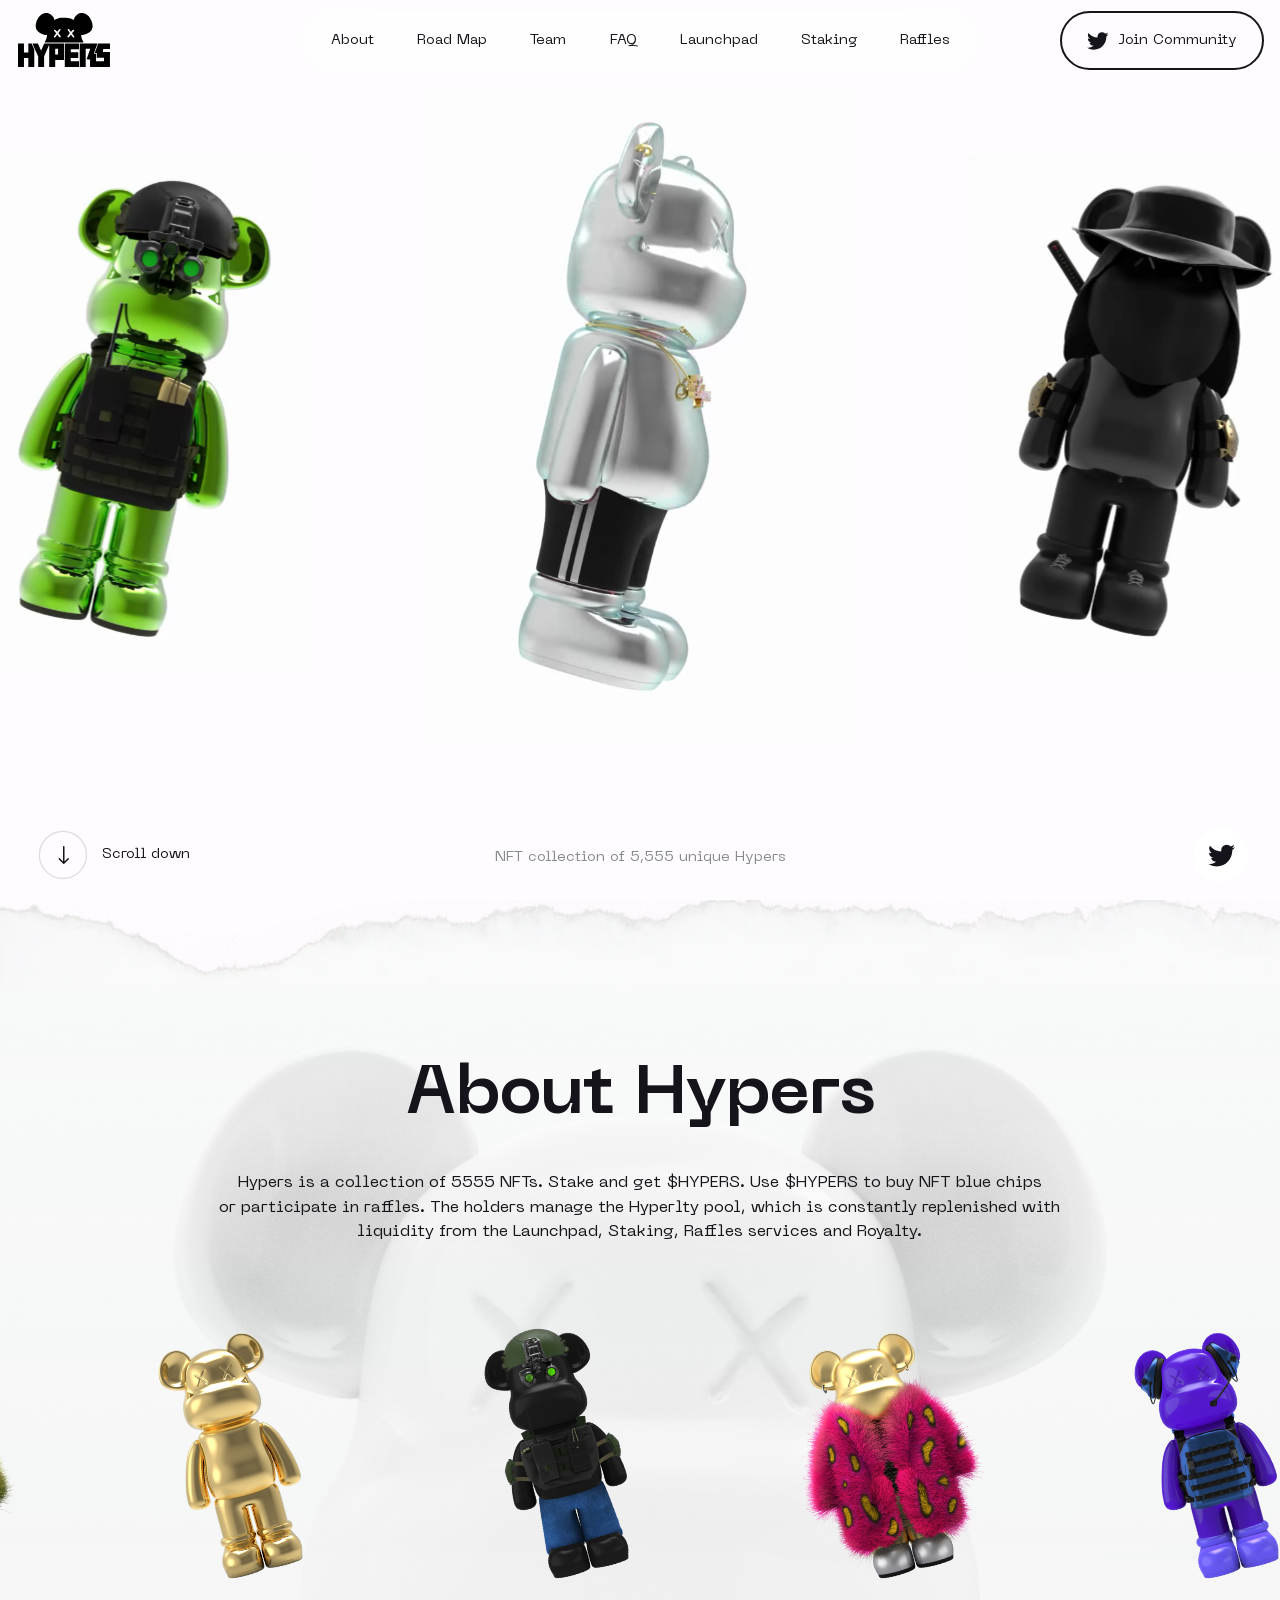
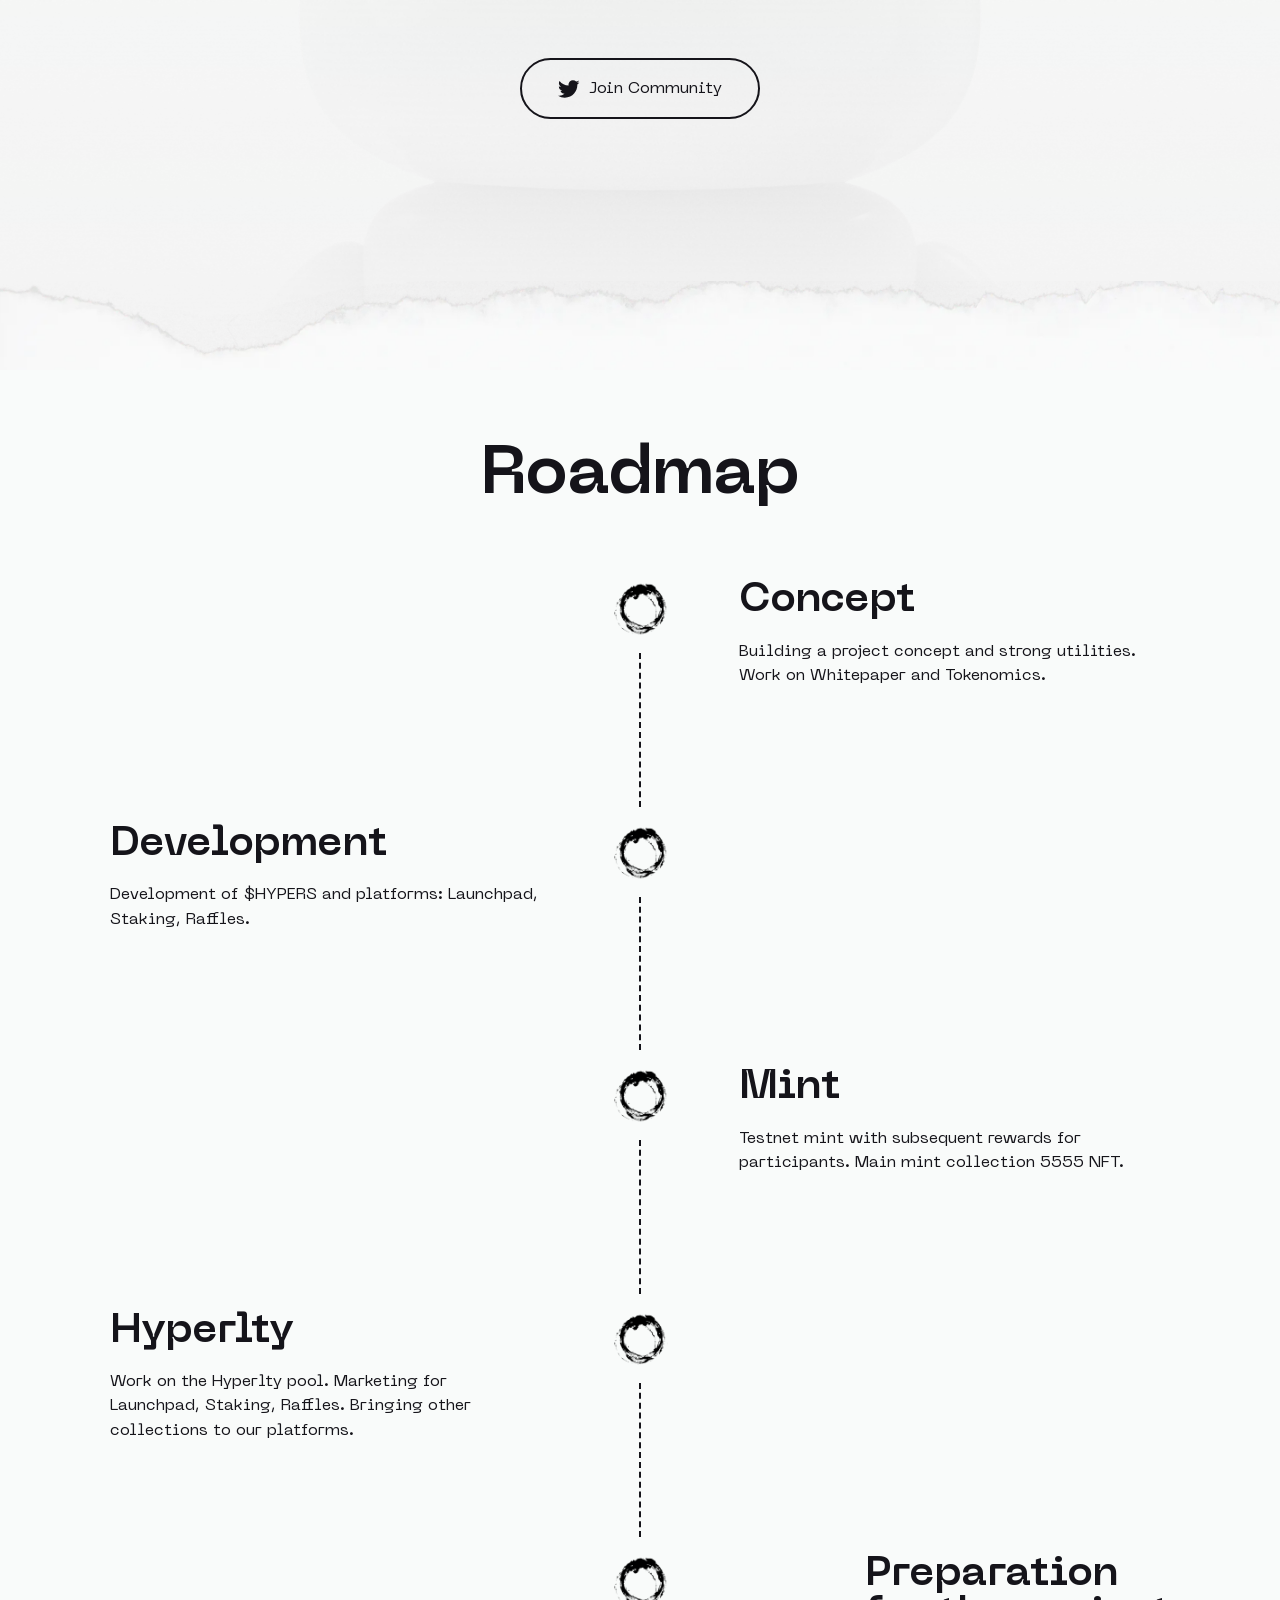
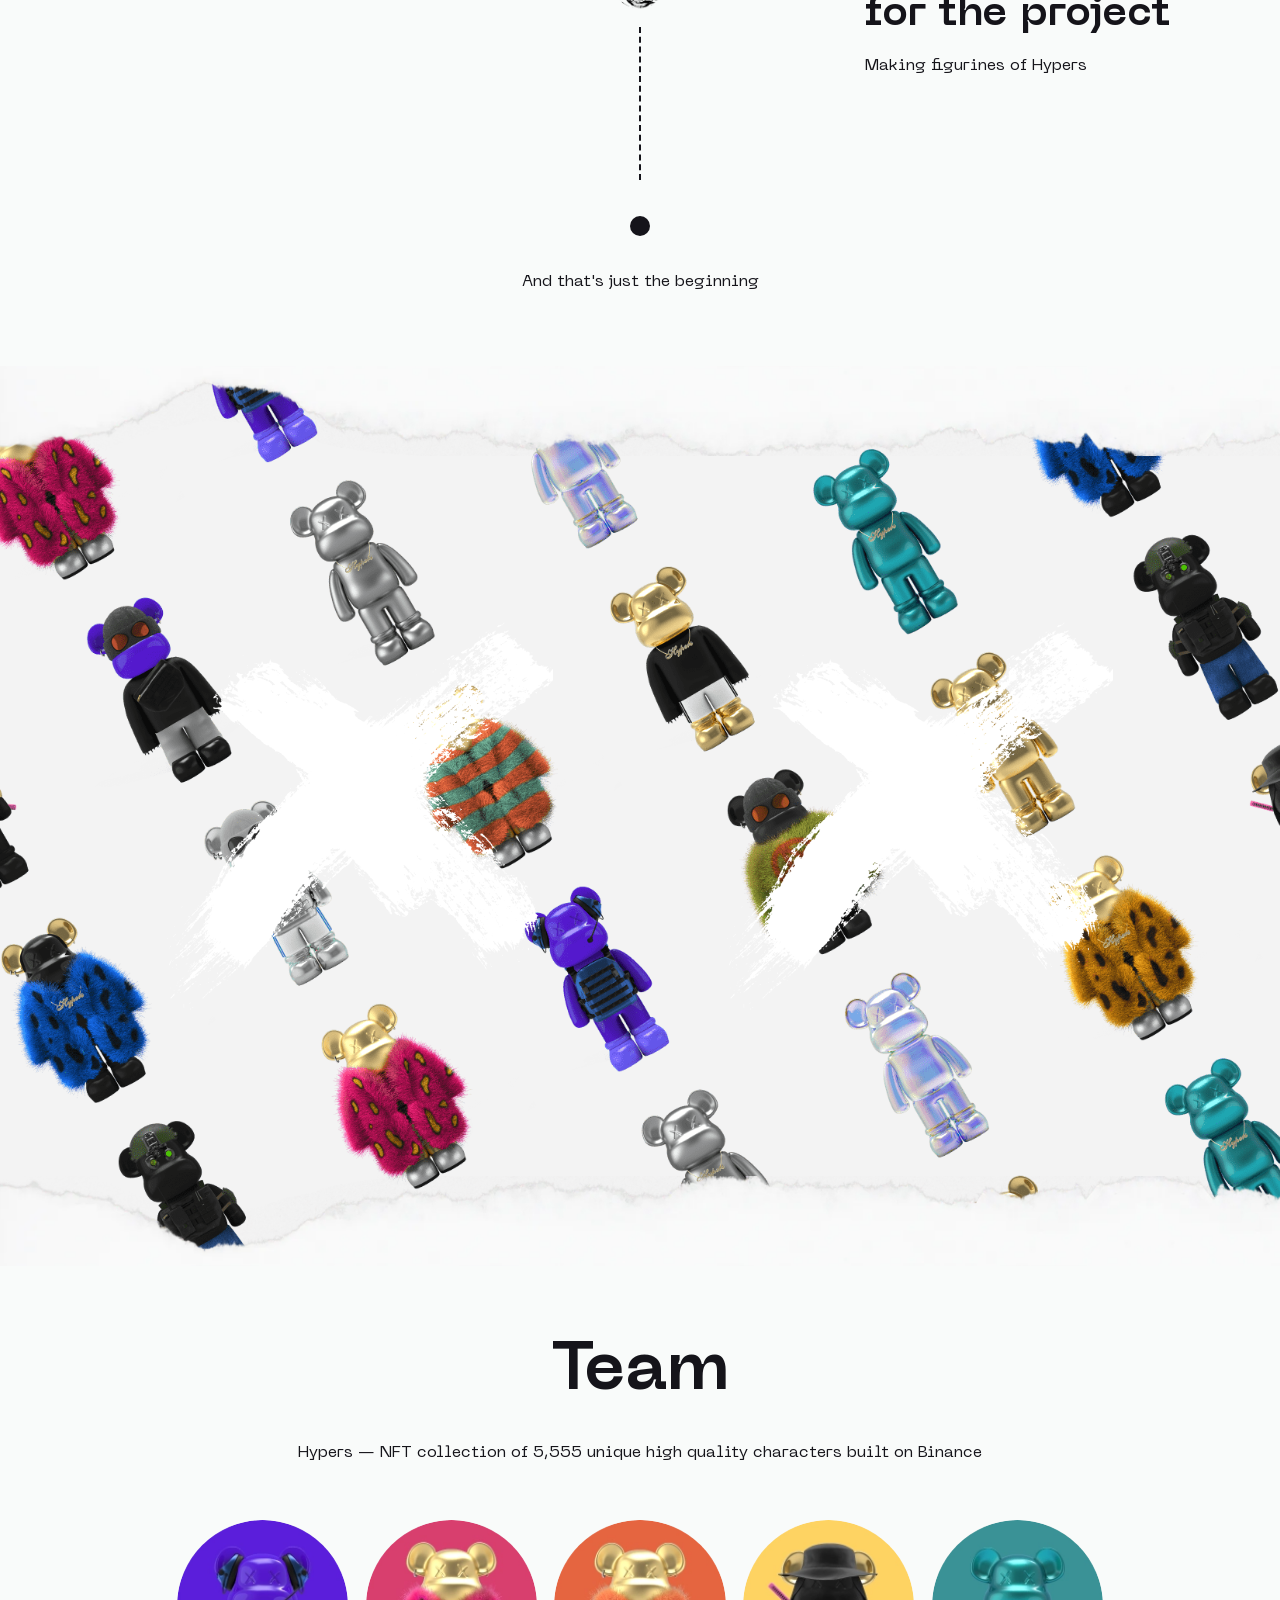
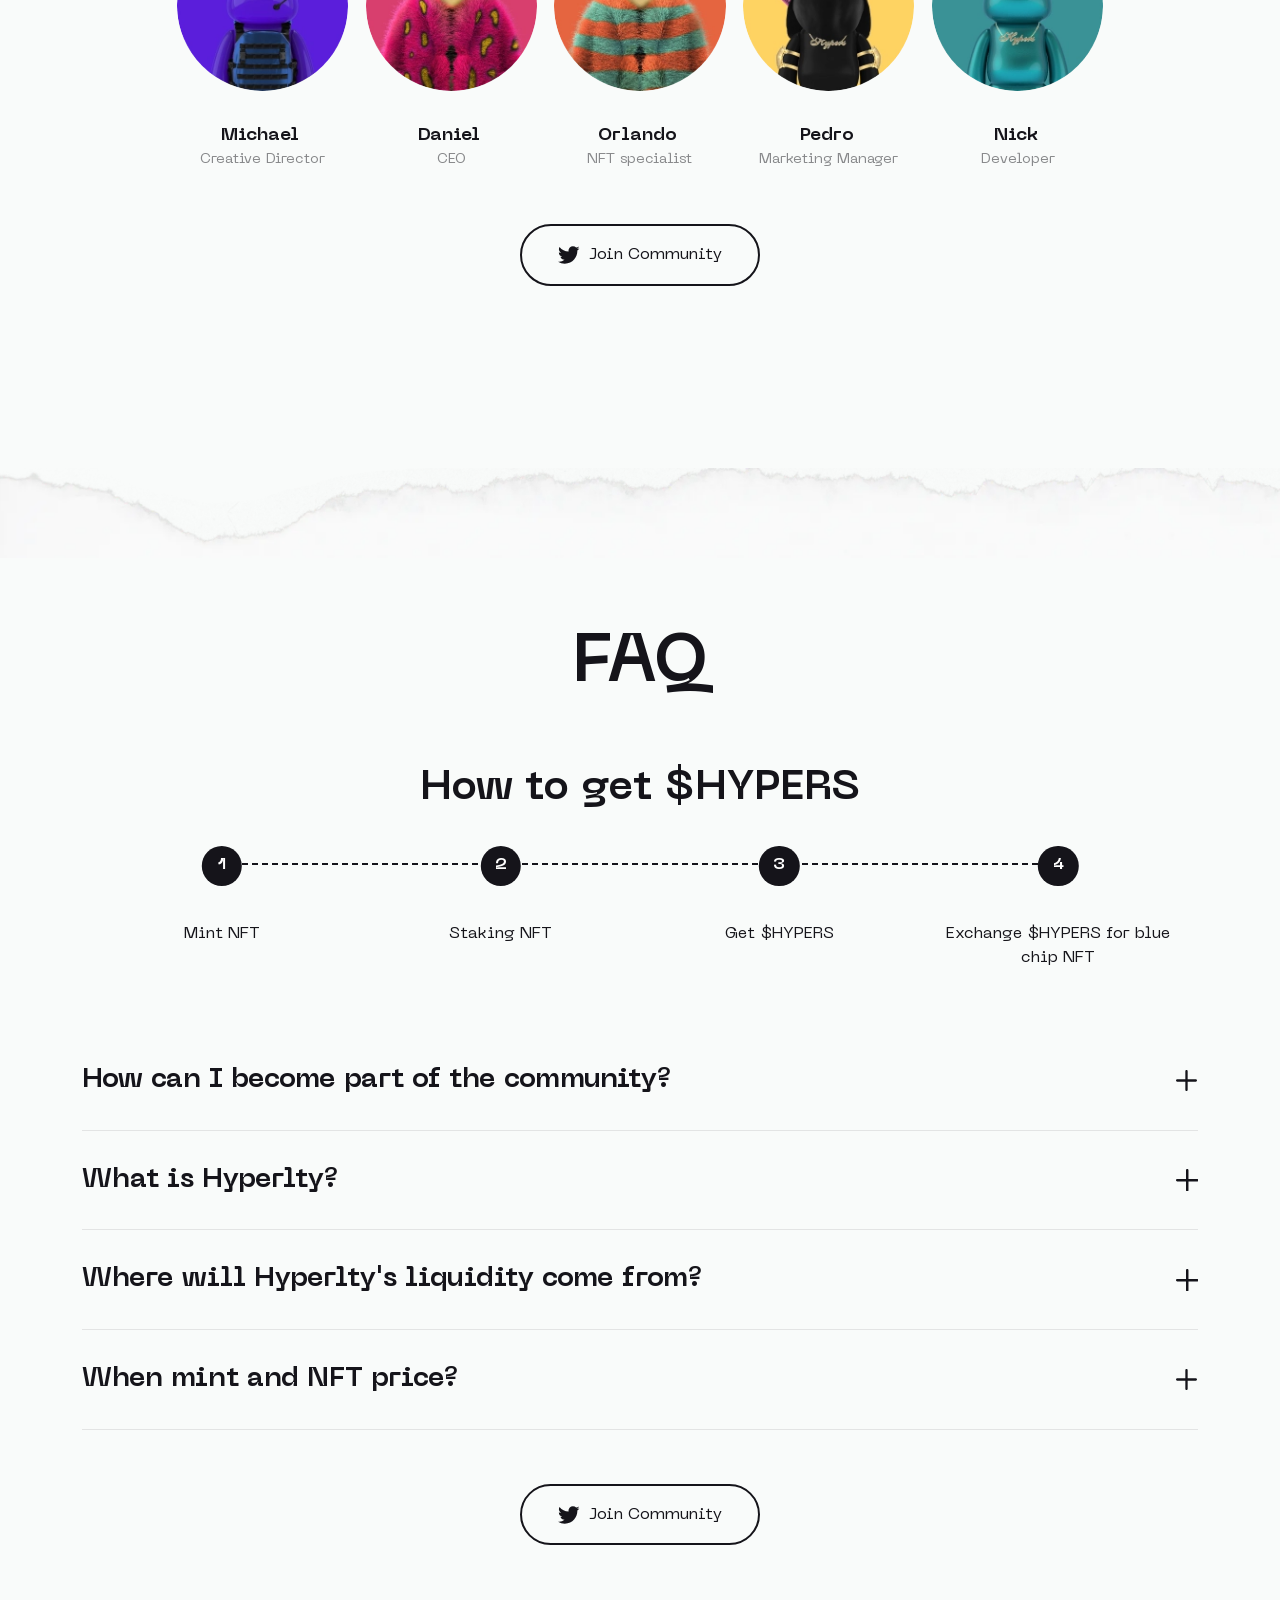
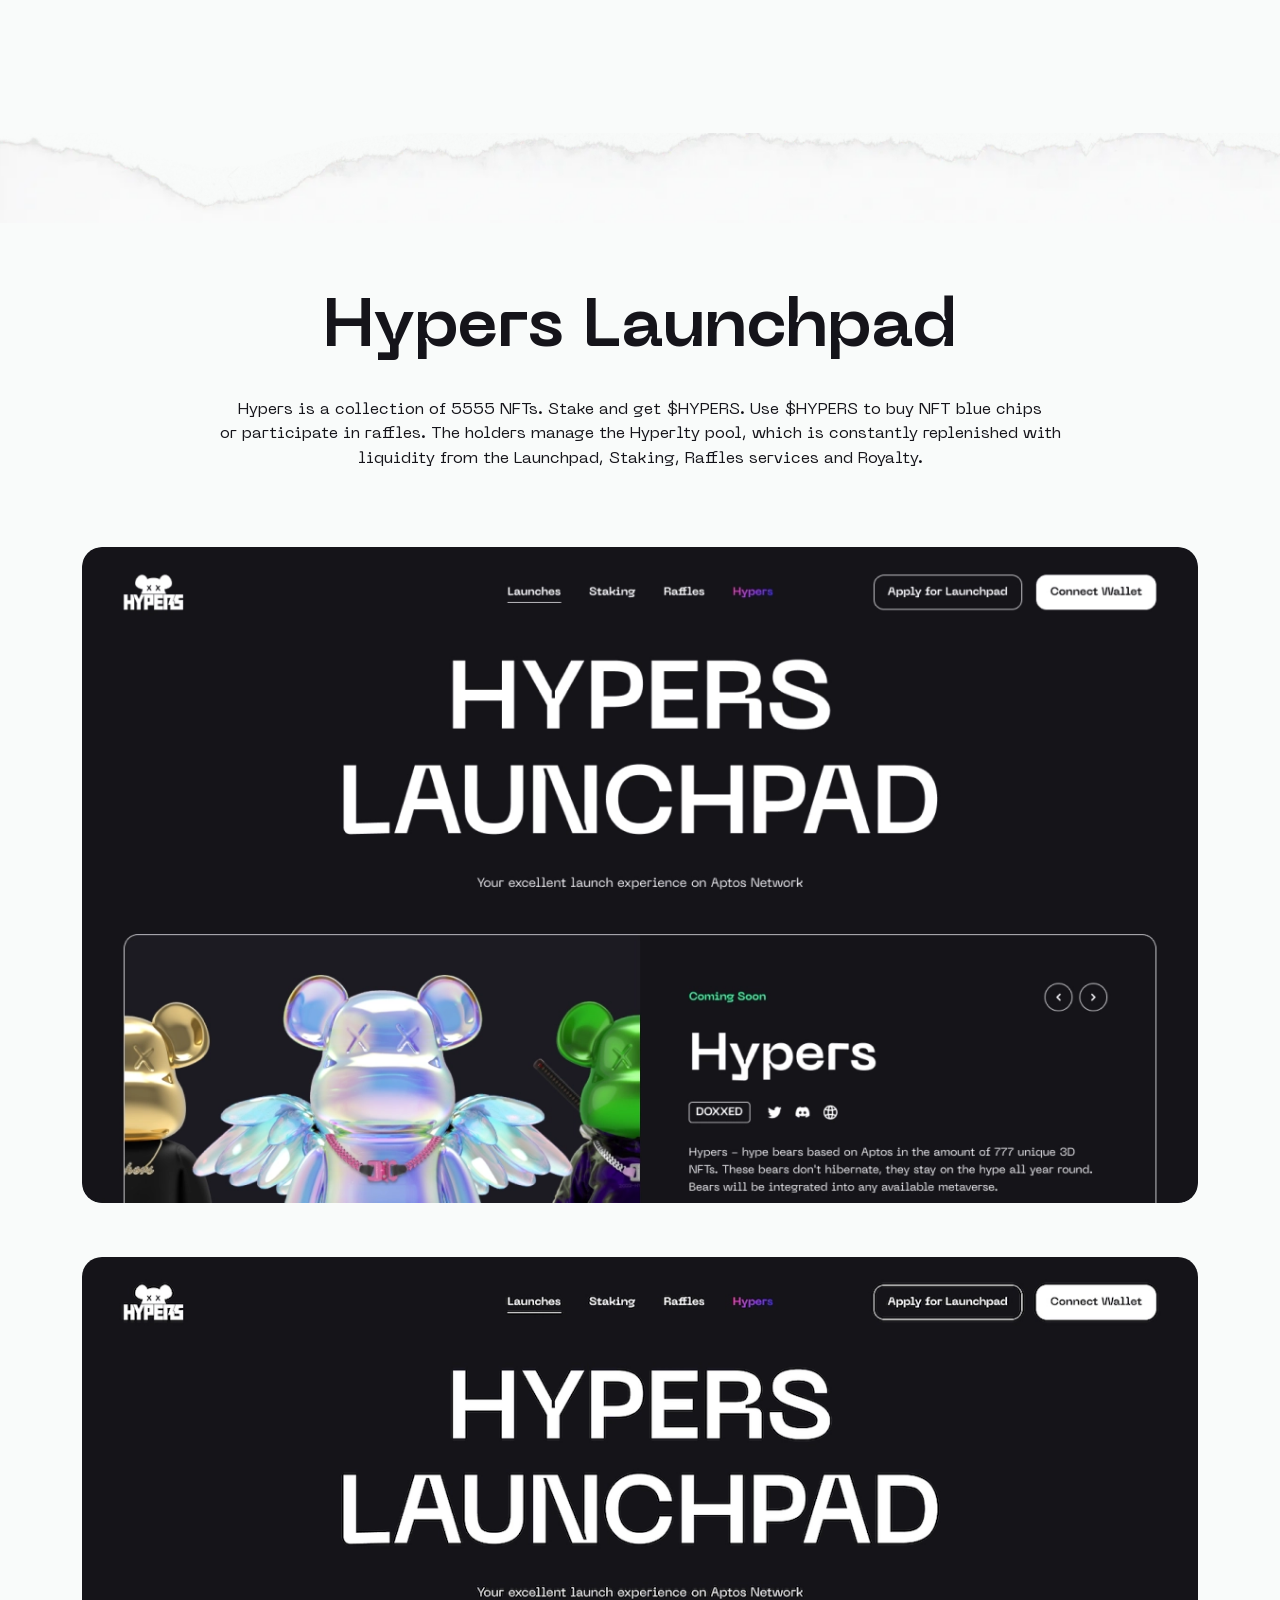
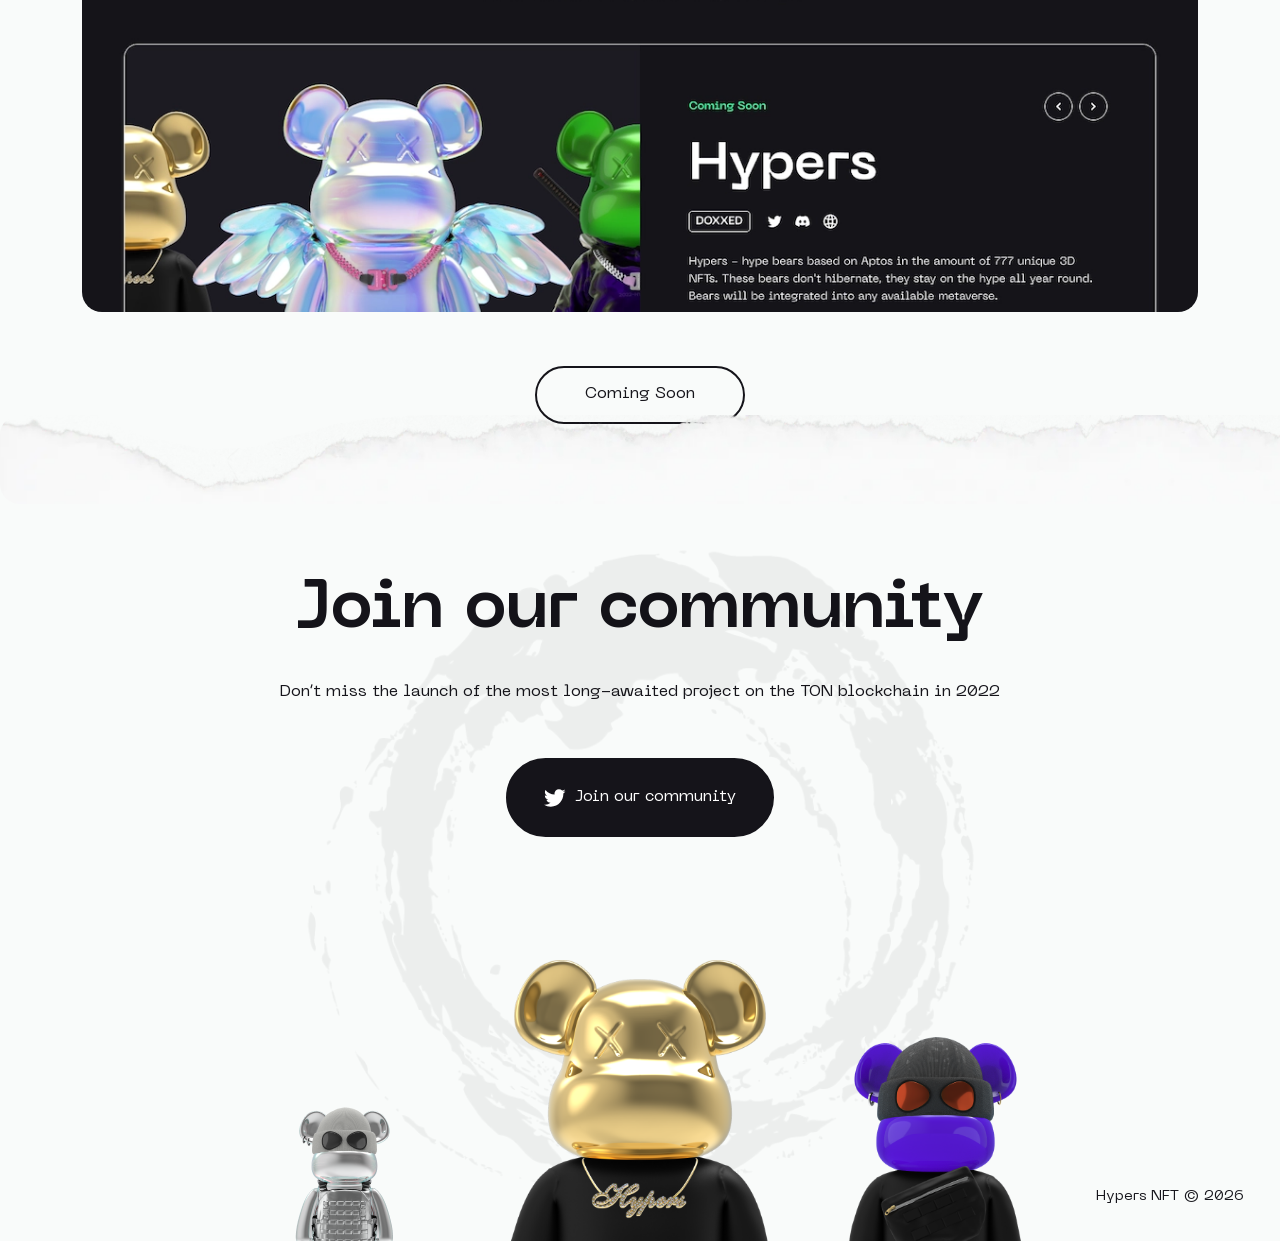
==== commit 0276d646: "edit" ====
--- a/public/index.html
+++ b/public/index.html
@@ -52,25 +52,27 @@
 								</ul>
 							</div>
 							<div class="top-nav__mob-wrap">
-								<a class="top-nav__join btn btn-outline-primary btn-small" href="https://twitter.com/hypersnfts"> 
+								<a class="top-nav__join btn btn-outline-primary btn-small" href="https://twitter.com/HypersPlatform" target="_blank"> 
 									<svg class="icon icon-twitter ">
 										<use xlink:href="img/svg/sprite.svg#twitter"></use>
 									</svg>Join Community
 								</a>
-								<div class="soc">
-									<a class="soc__item" href="https://twitter.com/hypersnfts" target="_blank">
-										<svg class="icon icon-twitter ">
-											<use xlink:href="img/svg/sprite.svg#twitter"></use>
-										</svg>
-									</a>
-								</div>
-								<div class="top-nav__cop">Hypers NFT © 2022
+								<div class="d-none d-xl-block">
+									<div class="soc">
+										<a class="soc__item" href="https://twitter.com/HypersPlatform" target="_blank">
+											<svg class="icon icon-twitter ">
+												<use xlink:href="img/svg/sprite.svg#twitter"></use>
+											</svg>
+										</a>
+									</div>
+								</div>
+								<div class="top-nav__cop">Hypers NFT © <span class="year"> </span>
 								</div>
 							</div>
 						</div>
 					</div>
 					<div class="top-nav__col top-nav__col--right col-auto d-none d-lg-block">
-						<a class="top-nav__join btn btn-outline-primary btn-small" href="https://twitter.com/hypersnfts">
+						<a class="top-nav__join btn btn-outline-primary btn-small" href="https://twitter.com/HypersPlatform" target="_blank">
 							<svg class="icon icon-twitter ">
 								<use xlink:href="img/svg/sprite.svg#twitter"></use>
 							</svg>Join Community
@@ -126,15 +128,20 @@
 					</div>
 				</div>
 				<div class="headerBlock__wrap">
-					<div class="headerBlock__caption visible">NET collection of&nbsp;2,222 unique 3D&nbsp;Hypers
-					</div>
-					<div class="headerBlock__block">
-						<div class="soc">
-							<a class="soc__item" href="https://twitter.com/hypersnfts" target="_blank">
-								<svg class="icon icon-twitter ">
-									<use xlink:href="img/svg/sprite.svg#twitter"></use>
-								</svg>
-							</a>
+					<div class="headerBlock__caption visible">NFT collection of&nbsp;5,555 unique Hypers
+					</div>
+					<div class="headerBlock__block"><a class="btn btn-primary d-md-none" href="https://twitter.com/HypersPlatform" target="_blank"> 
+							<svg class="icon icon-twitter ">
+								<use xlink:href="img/svg/sprite.svg#twitter"></use>
+							</svg>Join Community</a>
+						<div class="d-none d-md-block">
+							<div class="soc">
+								<a class="soc__item" href="https://twitter.com/HypersPlatform" target="_blank">
+									<svg class="icon icon-twitter ">
+										<use xlink:href="img/svg/sprite.svg#twitter"></use>
+									</svg>
+								</a>
+							</div>
 						</div>
 					</div>
 				</div>
@@ -181,7 +188,7 @@
 									</div>
 							</div>
 						</div>
-						<a class="sAbout__btn btn btn-outline-primary" href="https://twitter.com/hypersnfts">
+						<a class="sAbout__btn btn btn-outline-primary" href="https://twitter.com/HypersPlatform" target="_blank">
 							<svg class="icon icon-twitter ">
 								<use xlink:href="img/svg/sprite.svg#twitter"></use>
 							</svg>Join Community
@@ -254,7 +261,7 @@
 			<section class="sTeam section" id="sTeam">
 				<div class="container">
 					<h2>Team</h2>
-					<div class="sTeam__caption">Hypers&nbsp;&mdash; NFT collection of&nbsp;2222 unique high quality characters built on&nbsp;Binance
+					<div class="sTeam__caption">Hypers&nbsp;&mdash; NFT collection of&nbsp;5,555 unique high quality characters built on&nbsp;Binance
 					</div>
 					<div class="row">
 								<div class="col-lg-2 col-md-4 col-6">
@@ -333,7 +340,7 @@
 									</div>
 								</div>
 					</div>
-					<a class="sTeam__btn btn btn-outline-primary" href="https://twitter.com/hypersnfts">
+					<a class="sTeam__btn btn btn-outline-primary" href="https://twitter.com/HypersPlatform" target="_blank">
 						<svg class="icon icon-twitter ">
 							<use xlink:href="img/svg/sprite.svg#twitter"></use>
 						</svg>Join Community
@@ -406,7 +413,7 @@
 						</div>
 					</div>
 					<div class="text-center">
-						<a class="sFAQ__btn btn btn-outline-primary" href="https://twitter.com/hypersnfts"> 
+						<a class="sFAQ__btn btn btn-outline-primary" href="https://twitter.com/HypersPlatform" target="_blank"> 
 							<svg class="icon icon-twitter ">
 								<use xlink:href="img/svg/sprite.svg#twitter"></use>
 							</svg>Join Community
@@ -427,6 +434,11 @@
 					<picture> 
 						<source type="image/webp" srcset="img/@2x/webp/home_desktop1.webp"/><img src="img/@2x/home_desktop1.png" alt="" loading="lazy"/>
 					</picture>
+					<!-- /picture-->
+					<!-- picture-->
+					<picture> 
+						<source type="image/webp" srcset="img/@2x/webp/home_desktop2.webp"/><img src="img/@2x/home_desktop2.png" alt="" loading="lazy"/>
+					</picture>
 					<!-- /picture--><a class="btn btn-outline-primary" href="#">Coming Soon</a>
 				</div>
 				<div class="paper-bg"><img src="img/paper-bg-up.png" alt=""/></div>
@@ -439,12 +451,12 @@
 					<h2>Join our community</h2>
 					<div class="footer__caption">Don&rsquo;t miss the launch of&nbsp;the most long-awaited project on&nbsp;the TON blockchain in&nbsp;2022
 					</div>
-					<a class="footer__btn btn btn-primary" href="https://twitter.com/hypersnfts">
+					<a class="footer__btn btn btn-primary" href="https://twitter.com/HypersPlatform" target="_blank">
 						<svg class="icon icon-twitter ">
 							<use xlink:href="img/svg/sprite.svg#twitter"></use>
 						</svg><span>Join our community</span>
 					</a>
-					<div class="footer__copyright">Hypers NFT © 2022
+					<div class="footer__copyright">Hypers NFT © <span class="year"> </span>
 					</div>
 					<div class="scroll-bar">
 						<div class="scroll-bar__circle">
--- a/public/css/main.min.css
+++ b/public/css/main.min.css
@@ -1 +1 @@
-@charset "UTF-8";@font-face{font-display:swap;font-family:NeueMachina;font-style:normal;font-weight:400;src:url(../fonts/NeueMachina-Regular.woff2) format("woff2")}@font-face{font-display:swap;font-family:NeueMachina;font-style:normal;font-weight:700;src:url(../fonts/NeueMachina-Bold.woff2) format("woff2")}.icon{fill:currentColor;display:inline-block;height:1em;width:1em}.icon-arrow-down,.icon-arrow-up{font-size:2.4rem;width:1em}.icon-basket{font-size:2.4rem;width:.9166666667em}.icon-check{font-size:2.7rem;width:1em}.icon-fb,.icon-instagram,.icon-telegram,.icon-twitter{font-size:2.4rem;width:1em}.icon-viber{font-size:1.6rem;width:1em}.icon-vk{font-size:2.4rem;width:1em}.icon-whatsapp{font-size:1.6rem;width:1em}:root{--bs-blue:#0d6efd;--bs-indigo:#6610f2;--bs-purple:#6f42c1;--bs-pink:#d63384;--bs-red:#dc3545;--bs-orange:#fd7e14;--bs-yellow:#ffc107;--bs-green:#198754;--bs-teal:#20c997;--bs-cyan:#0dcaf0;--bs-black:#000;--bs-white:#fff;--bs-gray:#6c757d;--bs-gray-dark:#343a40;--bs-gray-100:#f8f9fa;--bs-gray-200:#e9ecef;--bs-gray-300:#dee2e6;--bs-gray-400:#ced4da;--bs-gray-500:#adb5bd;--bs-gray-600:#6c757d;--bs-gray-700:#495057;--bs-gray-800:#343a40;--bs-gray-900:#212529;--bs-primary:#15141a;--bs-secondary:#87888a;--bs-danger:#dc3545;--bs-primary-rgb:21,20,26;--bs-secondary-rgb:135,136,138;--bs-danger-rgb:220,53,69;--bs-white-rgb:255,255,255;--bs-black-rgb:0,0,0;--bs-body-color-rgb:21,20,26;--bs-body-bg-rgb:249,251,250;--bs-font-sans-serif:"NeueMachina",system-ui,-apple-system,"Segoe UI",Roboto,"Helvetica Neue",Arial,"Noto Sans","Liberation Sans",sans-serif,"Apple Color Emoji","Segoe UI Emoji","Segoe UI Symbol","Noto Color Emoji";--bs-font-monospace:SFMono-Regular,Menlo,Monaco,Consolas,"Liberation Mono","Courier New",monospace;--bs-gradient:linear-gradient(180deg,hsla(0,0%,100%,.15),hsla(0,0%,100%,0));--bs-body-font-family:var(--bs-font-sans-serif);--bs-body-font-size:0.9999999992rem;--bs-body-font-weight:400;--bs-body-line-height:1.5;--bs-body-color:#15141a;--bs-body-bg:#f9fbfa;--bs-border-width:1px;--bs-border-style:solid;--bs-border-color:#dee2e6;--bs-border-color-translucent:rgba(0,0,0,.175);--bs-border-radius:0.375rem;--bs-border-radius-sm:0.25rem;--bs-border-radius-lg:0.5rem;--bs-border-radius-xl:1rem;--bs-border-radius-2xl:2rem;--bs-border-radius-pill:50rem;--bs-link-color:#15141a;--bs-link-hover-color:#111015;--bs-code-color:#d63384;--bs-highlight-bg:#fff3cd}*,:after,:before{box-sizing:border-box}body{-webkit-text-size-adjust:100%;-webkit-tap-highlight-color:rgba(0,0,0,0);background-color:var(--bs-body-bg);color:var(--bs-body-color);font-family:var(--bs-body-font-family);font-size:var(--bs-body-font-size);font-weight:var(--bs-body-font-weight);line-height:var(--bs-body-line-height);margin:0;text-align:var(--bs-body-text-align)}hr{border:0;border-top:1px solid;color:inherit;margin:1rem 0;opacity:.25}.h1,.h2,.h3,.h4,.h5,.h6,h1,h2,h3,h4,h5,h6{font-weight:500;line-height:1.2;margin-bottom:.5rem;margin-top:0}.h1,h1{font-size:calc(1.375rem + 1.6875vw)}.h2,h2{font-size:calc(1.325rem + 1.0125vw)}.h3,h3{font-size:calc(1.3rem + .675vw)}.h4,h4{font-size:calc(1.275rem + .3375vw)}.h5,h5{font-size:1.249999999rem}.h6,h6{font-size:.9999999992rem}p{margin-bottom:1rem;margin-top:0}abbr[title]{cursor:help;-webkit-text-decoration:underline dotted;text-decoration:underline dotted;-webkit-text-decoration-skip-ink:none;text-decoration-skip-ink:none}address{font-style:normal;line-height:inherit;margin-bottom:1rem}ol,ul{padding-left:2rem}dl,ol,ul{margin-bottom:1rem;margin-top:0}ol ol,ol ul,ul ol,ul ul{margin-bottom:0}dt{font-weight:700}dd{margin-bottom:.5rem;margin-left:0}blockquote{margin:0 0 1rem}b,strong{font-weight:bolder}.small,small{font-size:.875em}.mark,mark{background-color:var(--bs-highlight-bg);padding:.1875em}sub,sup{font-size:.75em;line-height:0;position:relative;vertical-align:baseline}sub{bottom:-.25em}sup{top:-.5em}a{color:var(--bs-link-color);text-decoration:underline}a:hover{color:var(--bs-link-hover-color)}a:not([href]):not([class]),a:not([href]):not([class]):hover{color:inherit;text-decoration:none}code,kbd,pre,samp{font-family:var(--bs-font-monospace);font-size:1em}pre{display:block;font-size:.875em;margin-bottom:1rem;margin-top:0;overflow:auto}pre code{color:inherit;font-size:inherit;word-break:normal}code{word-wrap:break-word;color:var(--bs-code-color);font-size:.875em}a>code{color:inherit}kbd{background-color:var(--bs-body-color);border-radius:.25rem;color:var(--bs-body-bg);font-size:.875em;padding:.1875rem .375rem}kbd kbd{font-size:1em;padding:0}figure{margin:0 0 1rem}img,svg{vertical-align:middle}table{border-collapse:collapse;caption-side:bottom}caption{color:rgba(var(--bs-body-color-rgb),.75);padding-bottom:.5rem;padding-top:.5rem;text-align:left}th{text-align:inherit;text-align:-webkit-match-parent}tbody,td,tfoot,th,thead,tr{border:0 solid;border-color:inherit}label{display:inline-block}button{border-radius:0}button:focus:not(:focus-visible){outline:0}button,input,optgroup,select,textarea{font-family:inherit;font-size:inherit;line-height:inherit;margin:0}button,select{text-transform:none}[role=button]{cursor:pointer}select{word-wrap:normal}select:disabled{opacity:1}[list]:not([type=date]):not([type=datetime-local]):not([type=month]):not([type=week]):not([type=time])::-webkit-calendar-picker-indicator{display:none!important}[type=button],[type=reset],[type=submit],button{-webkit-appearance:button}[type=button]:not(:disabled),[type=reset]:not(:disabled),[type=submit]:not(:disabled),button:not(:disabled){cursor:pointer}::-moz-focus-inner{border-style:none;padding:0}textarea{resize:vertical}fieldset{border:0;margin:0;min-width:0;padding:0}legend{float:left;font-size:calc(1.275rem + .3375vw);line-height:inherit;margin-bottom:.5rem;padding:0;width:100%}legend+*{clear:left}::-webkit-datetime-edit-day-field,::-webkit-datetime-edit-fields-wrapper,::-webkit-datetime-edit-hour-field,::-webkit-datetime-edit-minute,::-webkit-datetime-edit-month-field,::-webkit-datetime-edit-text,::-webkit-datetime-edit-year-field{padding:0}::-webkit-inner-spin-button{height:auto}[type=search]{-webkit-appearance:textfield;outline-offset:-2px}::-webkit-search-decoration{-webkit-appearance:none}::-webkit-color-swatch-wrapper{padding:0}::-webkit-file-upload-button{-webkit-appearance:button;font:inherit}::file-selector-button{-webkit-appearance:button;font:inherit}output{display:inline-block}iframe{border:0}summary{cursor:pointer;display:list-item}progress{vertical-align:baseline}[hidden]{display:none!important}.lead{font-size:1.249999999rem;font-weight:300}.display-1{font-size:calc(1.625rem + 5.0625vw);font-weight:300;line-height:1.2}.display-2{font-size:calc(1.575rem + 4.3875vw);font-weight:300;line-height:1.2}.display-3{font-size:calc(1.525rem + 3.7125vw);font-weight:300;line-height:1.2}.display-4{font-size:calc(1.475rem + 3.0375vw);font-weight:300;line-height:1.2}.display-5{font-size:calc(1.425rem + 2.3625vw);font-weight:300;line-height:1.2}.display-6{font-size:calc(1.375rem + 1.6875vw);font-weight:300;line-height:1.2}.list-inline,.list-unstyled{list-style:none;padding-left:0}.list-inline-item{display:inline-block}.list-inline-item:not(:last-child){margin-right:.5rem}.initialism{font-size:.875em;text-transform:uppercase}.blockquote{font-size:1.249999999rem;margin-bottom:1rem}.blockquote>:last-child{margin-bottom:0}.blockquote-footer{color:#6c757d;font-size:.875em;margin-bottom:1rem;margin-top:-1rem}.blockquote-footer:before{content:"— "}.container,.container-fluid,.container-lg,.container-md,.container-sm,.container-xl,.container-xxl{--bs-gutter-x:1.5rem;--bs-gutter-y:0;margin-left:auto;margin-right:auto;padding-left:calc(var(--bs-gutter-x)*.5);padding-right:calc(var(--bs-gutter-x)*.5);width:100%}.row{--bs-gutter-x:1.5rem;--bs-gutter-y:0;display:flex;flex-wrap:wrap;margin-left:calc(var(--bs-gutter-x)*-.5);margin-right:calc(var(--bs-gutter-x)*-.5);margin-top:calc(var(--bs-gutter-y)*-1)}.row>*{flex-shrink:0;margin-top:var(--bs-gutter-y);max-width:100%;padding-left:calc(var(--bs-gutter-x)*.5);padding-right:calc(var(--bs-gutter-x)*.5);width:100%}.col{flex:1 0 0%}.row-cols-auto>*{flex:0 0 auto;width:auto}.row-cols-1>*{flex:0 0 auto;width:100%}.row-cols-2>*{flex:0 0 auto;width:50%}.row-cols-3>*{flex:0 0 auto;width:33.3333333333%}.row-cols-4>*{flex:0 0 auto;width:25%}.row-cols-5>*{flex:0 0 auto;width:20%}.row-cols-6>*{flex:0 0 auto;width:16.6666666667%}.col-auto{flex:0 0 auto;width:auto}.col-1{flex:0 0 auto;width:8.33333333%}.col-2{flex:0 0 auto;width:16.66666667%}.col-3{flex:0 0 auto;width:25%}.col-4{flex:0 0 auto;width:33.33333333%}.col-5{flex:0 0 auto;width:41.66666667%}.col-6{flex:0 0 auto;width:50%}.col-7{flex:0 0 auto;width:58.33333333%}.col-8{flex:0 0 auto;width:66.66666667%}.col-9{flex:0 0 auto;width:75%}.col-10{flex:0 0 auto;width:83.33333333%}.col-11{flex:0 0 auto;width:91.66666667%}.col-12{flex:0 0 auto;width:100%}.offset-1{margin-left:8.33333333%}.offset-2{margin-left:16.66666667%}.offset-3{margin-left:25%}.offset-4{margin-left:33.33333333%}.offset-5{margin-left:41.66666667%}.offset-6{margin-left:50%}.offset-7{margin-left:58.33333333%}.offset-8{margin-left:66.66666667%}.offset-9{margin-left:75%}.offset-10{margin-left:83.33333333%}.offset-11{margin-left:91.66666667%}.g-0,.gx-0{--bs-gutter-x:0}.g-0,.gy-0{--bs-gutter-y:0}.g-1,.gx-1{--bs-gutter-x:0.25rem}.g-1,.gy-1{--bs-gutter-y:0.25rem}.g-2,.gx-2{--bs-gutter-x:0.5rem}.g-2,.gy-2{--bs-gutter-y:0.5rem}.g-3,.gx-3{--bs-gutter-x:1rem}.g-3,.gy-3{--bs-gutter-y:1rem}.g-4,.gx-4{--bs-gutter-x:1.5rem}.g-4,.gy-4{--bs-gutter-y:1.5rem}.g-5,.gx-5{--bs-gutter-x:3rem}.g-5,.gy-5{--bs-gutter-y:3rem}.form-label{margin-bottom:.5rem}.col-form-label{font-size:inherit;line-height:1.5;margin-bottom:0;padding-bottom:calc(.375rem + 1px);padding-top:calc(.375rem + 1px)}.col-form-label-lg{font-size:1.249999999rem;padding-bottom:calc(.5rem + 1px);padding-top:calc(.5rem + 1px)}.col-form-label-sm{font-size:.8749999993rem;padding-bottom:calc(.25rem + 1px);padding-top:calc(.25rem + 1px)}.form-text{color:rgba(var(--bs-body-color-rgb),.75);font-size:.875em;margin-top:.25rem}.form-control{-webkit-appearance:none;-moz-appearance:none;appearance:none;background-clip:padding-box;background-color:#f9fbfa;border:1px solid #ced4da;border-radius:.375rem;color:#15141a;display:block;font-size:.9999999992rem;font-weight:400;line-height:1.5;padding:.375rem .75rem;transition:border-color .15s ease-in-out,box-shadow .15s ease-in-out;width:100%}.form-control[type=file]{overflow:hidden}.form-control[type=file]:not(:disabled):not([readonly]){cursor:pointer}.form-control:focus{background-color:#f9fbfa;border-color:#8a8a8d;box-shadow:0 0 0 .25rem rgba(21,20,26,.25);color:#15141a;outline:0}.form-control::-webkit-date-and-time-value{height:1.5em}.form-control::-moz-placeholder{color:#6c757d;opacity:1}.form-control::placeholder{color:#6c757d;opacity:1}.form-control:disabled{background-color:#e9ecef;opacity:1}.form-control::-webkit-file-upload-button{-webkit-margin-end:.75rem;background-color:#e9ecef;border:0 solid;border-color:inherit;border-inline-end-width:1px;border-radius:0;color:#15141a;margin:-.375rem -.75rem;margin-inline-end:.75rem;padding:.375rem .75rem;pointer-events:none;-webkit-transition:color .15s ease-in-out,background-color .15s ease-in-out,border-color .15s ease-in-out,box-shadow .15s ease-in-out;transition:color .15s ease-in-out,background-color .15s ease-in-out,border-color .15s ease-in-out,box-shadow .15s ease-in-out}.form-control::file-selector-button{-webkit-margin-end:.75rem;background-color:#e9ecef;border:0 solid;border-color:inherit;border-inline-end-width:1px;border-radius:0;color:#15141a;margin:-.375rem -.75rem;margin-inline-end:.75rem;padding:.375rem .75rem;pointer-events:none;transition:color .15s ease-in-out,background-color .15s ease-in-out,border-color .15s ease-in-out,box-shadow .15s ease-in-out}.form-control:hover:not(:disabled):not([readonly])::-webkit-file-upload-button{background-color:#dde0e3}.form-control:hover:not(:disabled):not([readonly])::file-selector-button{background-color:#dde0e3}.form-control-plaintext{background-color:transparent;border:solid transparent;border-width:1px 0;color:#15141a;display:block;line-height:1.5;margin-bottom:0;padding:.375rem 0;width:100%}.form-control-plaintext:focus{outline:0}.form-control-plaintext.form-control-lg,.form-control-plaintext.form-control-sm{padding-left:0;padding-right:0}.form-control-sm{border-radius:.25rem;font-size:.8749999993rem;min-height:calc(1.5em + .5rem + 2px);padding:.25rem .5rem}.form-control-sm::-webkit-file-upload-button{-webkit-margin-end:.5rem;margin:-.25rem -.5rem;margin-inline-end:.5rem;padding:.25rem .5rem}.form-control-sm::file-selector-button{-webkit-margin-end:.5rem;margin:-.25rem -.5rem;margin-inline-end:.5rem;padding:.25rem .5rem}.form-control-lg{border-radius:.5rem;font-size:1.249999999rem;min-height:calc(1.5em + 1rem + 2px);padding:.5rem 1rem}.form-control-lg::-webkit-file-upload-button{-webkit-margin-end:1rem;margin:-.5rem -1rem;margin-inline-end:1rem;padding:.5rem 1rem}.form-control-lg::file-selector-button{-webkit-margin-end:1rem;margin:-.5rem -1rem;margin-inline-end:1rem;padding:.5rem 1rem}textarea.form-control{min-height:calc(1.5em + .75rem + 2px)}textarea.form-control-sm{min-height:calc(1.5em + .5rem + 2px)}textarea.form-control-lg{min-height:calc(1.5em + 1rem + 2px)}.form-control-color{height:calc(1.5em + .75rem + 2px);padding:.375rem;width:3rem}.form-control-color:not(:disabled):not([readonly]){cursor:pointer}.form-control-color::-moz-color-swatch{border:0!important;border-radius:.375rem}.form-control-color::-webkit-color-swatch{border-radius:.375rem}.form-control-color.form-control-sm{height:calc(1.5em + .5rem + 2px)}.form-control-color.form-control-lg{height:calc(1.5em + 1rem + 2px)}.form-select,.select2-container--default .select2-selection--single{-moz-padding-start:calc(.75rem - 3px);-webkit-appearance:none;-moz-appearance:none;appearance:none;background-color:#f9fbfa;background-image:url("data:image/svg+xml;charset=utf-8,%3Csvg xmlns='http://www.w3.org/2000/svg' viewBox='0 0 16 16'%3E%3Cpath fill='none' stroke='%23343a40' stroke-linecap='round' stroke-linejoin='round' stroke-width='2' d='m2 5 6 6 6-6'/%3E%3C/svg%3E");background-position:right .75rem center;background-repeat:no-repeat;background-size:16px 12px;border:1px solid #ced4da;border-radius:.375rem;color:#15141a;display:block;font-size:.9999999992rem;font-weight:400;line-height:1.5;padding:.375rem 2.25rem .375rem .75rem;transition:border-color .15s ease-in-out,box-shadow .15s ease-in-out;width:100%}.form-select:focus,.select2-container--default .select2-selection--single:focus{border-color:#8a8a8d;box-shadow:0 0 0 .25rem rgba(21,20,26,.25);outline:0}.form-select[multiple],.form-select[size]:not([size="1"]),.select2-container--default [multiple].select2-selection--single,.select2-container--default [size].select2-selection--single:not([size="1"]){background-image:none;padding-right:.75rem}.form-select:disabled,.select2-container--default .select2-selection--single:disabled{background-color:#e9ecef}.form-select:-moz-focusring,.select2-container--default .select2-selection--single:-moz-focusring{color:transparent;text-shadow:0 0 0 #15141a}.form-select-sm{border-radius:.25rem;font-size:.8749999993rem;padding-bottom:.25rem;padding-left:.5rem;padding-top:.25rem}.form-select-lg{border-radius:.5rem;font-size:1.249999999rem;padding-bottom:.5rem;padding-left:1rem;padding-top:.5rem}.form-check{display:block;margin-bottom:.125rem;min-height:1.5rem;padding-left:1.5em}.form-check .form-check-input{float:left;margin-left:-1.5em}.form-check-reverse{padding-left:0;padding-right:1.5em;text-align:right}.form-check-reverse .form-check-input{float:right;margin-left:0;margin-right:-1.5em}.form-check-input{color-adjust:exact;-webkit-appearance:none;-moz-appearance:none;appearance:none;background-color:#f9fbfa;background-position:50%;background-repeat:no-repeat;background-size:contain;border:1px solid rgba(0,0,0,.25);height:1em;margin-top:.25em;-webkit-print-color-adjust:exact;print-color-adjust:exact;vertical-align:top;width:1em}.form-check-input[type=checkbox]{border-radius:.25em}.form-check-input[type=radio]{border-radius:50%}.form-check-input:active{filter:brightness(90%)}.form-check-input:focus{border-color:#8a8a8d;box-shadow:0 0 0 .25rem rgba(21,20,26,.25);outline:0}.form-check-input:checked{background-color:#15141a;border-color:#15141a}.form-check-input:checked[type=checkbox]{background-image:url("data:image/svg+xml;charset=utf-8,%3Csvg xmlns='http://www.w3.org/2000/svg' viewBox='0 0 20 20'%3E%3Cpath fill='none' stroke='%23fff' stroke-linecap='round' stroke-linejoin='round' stroke-width='3' d='m6 10 3 3 6-6'/%3E%3C/svg%3E")}.form-check-input:checked[type=radio]{background-image:url("data:image/svg+xml;charset=utf-8,%3Csvg xmlns='http://www.w3.org/2000/svg' viewBox='-4 -4 8 8'%3E%3Ccircle r='2' fill='%23fff'/%3E%3C/svg%3E")}.form-check-input[type=checkbox]:indeterminate{background-color:#15141a;background-image:url("data:image/svg+xml;charset=utf-8,%3Csvg xmlns='http://www.w3.org/2000/svg' viewBox='0 0 20 20'%3E%3Cpath fill='none' stroke='%23fff' stroke-linecap='round' stroke-linejoin='round' stroke-width='3' d='M6 10h8'/%3E%3C/svg%3E");border-color:#15141a}.form-check-input:disabled{filter:none;opacity:.5;pointer-events:none}.form-check-input:disabled~.form-check-label,.form-check-input[disabled]~.form-check-label{cursor:default;opacity:.5}.form-switch{padding-left:2.5em}.form-switch .form-check-input{background-image:url("data:image/svg+xml;charset=utf-8,%3Csvg xmlns='http://www.w3.org/2000/svg' viewBox='-4 -4 8 8'%3E%3Ccircle r='3' fill='rgba(0, 0, 0, 0.25)'/%3E%3C/svg%3E");background-position:0;border-radius:2em;margin-left:-2.5em;transition:background-position .15s ease-in-out;width:2em}.form-switch .form-check-input:focus{background-image:url("data:image/svg+xml;charset=utf-8,%3Csvg xmlns='http://www.w3.org/2000/svg' viewBox='-4 -4 8 8'%3E%3Ccircle r='3' fill='%238a8a8d'/%3E%3C/svg%3E")}.form-switch .form-check-input:checked{background-image:url("data:image/svg+xml;charset=utf-8,%3Csvg xmlns='http://www.w3.org/2000/svg' viewBox='-4 -4 8 8'%3E%3Ccircle r='3' fill='%23fff'/%3E%3C/svg%3E");background-position:100%}.form-switch.form-check-reverse{padding-left:0;padding-right:2.5em}.form-switch.form-check-reverse .form-check-input{margin-left:0;margin-right:-2.5em}.form-check-inline{display:inline-block;margin-right:1rem}.btn-check{clip:rect(0,0,0,0);pointer-events:none;position:absolute}.btn-check:disabled+.btn,.btn-check[disabled]+.btn{filter:none;opacity:.65;pointer-events:none}.form-range{-webkit-appearance:none;-moz-appearance:none;appearance:none;background-color:transparent;height:1.5rem;padding:0;width:100%}.form-range:focus{outline:0}.form-range:focus::-webkit-slider-thumb{box-shadow:0 0 0 1px #f9fbfa,0 0 0 .25rem rgba(21,20,26,.25)}.form-range:focus::-moz-range-thumb{box-shadow:0 0 0 1px #f9fbfa,0 0 0 .25rem rgba(21,20,26,.25)}.form-range::-moz-focus-outer{border:0}.form-range::-webkit-slider-thumb{-webkit-appearance:none;appearance:none;background-color:#15141a;border:0;border-radius:1rem;height:1rem;margin-top:-.25rem;-webkit-transition:background-color .15s ease-in-out,border-color .15s ease-in-out,box-shadow .15s ease-in-out;transition:background-color .15s ease-in-out,border-color .15s ease-in-out,box-shadow .15s ease-in-out;width:1rem}.form-range::-webkit-slider-thumb:active{background-color:#b9b9ba}.form-range::-webkit-slider-runnable-track{background-color:#dee2e6;border-color:transparent;border-radius:1rem;color:transparent;cursor:pointer;height:.5rem;width:100%}.form-range::-moz-range-thumb{-moz-appearance:none;appearance:none;background-color:#15141a;border:0;border-radius:1rem;height:1rem;-moz-transition:background-color .15s ease-in-out,border-color .15s ease-in-out,box-shadow .15s ease-in-out;transition:background-color .15s ease-in-out,border-color .15s ease-in-out,box-shadow .15s ease-in-out;width:1rem}.form-range::-moz-range-thumb:active{background-color:#b9b9ba}.form-range::-moz-range-track{background-color:#dee2e6;border-color:transparent;border-radius:1rem;color:transparent;cursor:pointer;height:.5rem;width:100%}.form-range:disabled{pointer-events:none}.form-range:disabled::-webkit-slider-thumb{background-color:#adb5bd}.form-range:disabled::-moz-range-thumb{background-color:#adb5bd}.form-floating{position:relative}.form-floating>.form-control,.form-floating>.form-control-plaintext,.form-floating>.form-select,.select2-container--default .form-floating>.select2-selection--single{height:calc(3.5rem + 2px);line-height:1.25}.form-floating>label{border:1px solid transparent;height:100%;left:0;overflow:hidden;padding:1rem .75rem;pointer-events:none;position:absolute;text-overflow:ellipsis;top:0;transform-origin:0 0;transition:opacity .1s ease-in-out,transform .1s ease-in-out;white-space:nowrap;width:100%}.form-floating>.form-control,.form-floating>.form-control-plaintext{padding:1rem .75rem}.form-floating>.form-control-plaintext::-moz-placeholder,.form-floating>.form-control::-moz-placeholder{color:transparent}.form-floating>.form-control-plaintext::placeholder,.form-floating>.form-control::placeholder{color:transparent}.form-floating>.form-control-plaintext:not(:-moz-placeholder-shown),.form-floating>.form-control:not(:-moz-placeholder-shown){padding-bottom:.625rem;padding-top:1.625rem}.form-floating>.form-control-plaintext:focus,.form-floating>.form-control-plaintext:not(:placeholder-shown),.form-floating>.form-control:focus,.form-floating>.form-control:not(:placeholder-shown){padding-bottom:.625rem;padding-top:1.625rem}.form-floating>.form-control-plaintext:-webkit-autofill,.form-floating>.form-control:-webkit-autofill{padding-bottom:.625rem;padding-top:1.625rem}.form-floating>.form-select,.select2-container--default .form-floating>.select2-selection--single{padding-bottom:.625rem;padding-top:1.625rem}.form-floating>.form-control:not(:-moz-placeholder-shown)~label{opacity:.65;transform:scale(.85) translateY(-.5rem) translateX(.15rem)}.form-floating>.form-control-plaintext~label,.form-floating>.form-control:focus~label,.form-floating>.form-control:not(:placeholder-shown)~label,.form-floating>.form-select~label,.select2-container--default .form-floating>.select2-selection--single~label{opacity:.65;transform:scale(.85) translateY(-.5rem) translateX(.15rem)}.form-floating>.form-control:-webkit-autofill~label{opacity:.65;transform:scale(.85) translateY(-.5rem) translateX(.15rem)}.form-floating>.form-control-plaintext~label{border-width:1px 0}.input-group{align-items:stretch;display:flex;flex-wrap:wrap;position:relative;width:100%}.input-group>.form-control,.input-group>.form-floating,.input-group>.form-select,.select2-container--default .input-group>.select2-selection--single{flex:1 1 auto;min-width:0;position:relative;width:1%}.input-group>.form-control:focus,.input-group>.form-floating:focus-within,.input-group>.form-select:focus,.select2-container--default .input-group>.select2-selection--single:focus{z-index:3}.input-group .btn{position:relative;z-index:2}.input-group .btn:focus{z-index:3}.input-group-text{align-items:center;background-color:#e9ecef;border:1px solid #ced4da;border-radius:.375rem;color:#15141a;display:flex;font-size:.9999999992rem;font-weight:400;line-height:1.5;padding:.375rem .75rem;text-align:center;white-space:nowrap}.input-group-lg>.btn,.input-group-lg>.form-control,.input-group-lg>.form-select,.input-group-lg>.input-group-text,.select2-container--default .input-group-lg>.select2-selection--single{border-radius:.5rem;font-size:1.249999999rem;padding:.5rem 1rem}.input-group-sm>.btn,.input-group-sm>.form-control,.input-group-sm>.form-select,.input-group-sm>.input-group-text,.select2-container--default .input-group-sm>.select2-selection--single{border-radius:.25rem;font-size:.8749999993rem;padding:.25rem .5rem}.input-group-lg>.form-select,.input-group-sm>.form-select,.select2-container--default .input-group-lg>.select2-selection--single,.select2-container--default .input-group-sm>.select2-selection--single{padding-right:3rem}.input-group.has-validation>.dropdown-toggle:nth-last-child(n+4),.input-group.has-validation>.form-floating:nth-last-child(n+3)>.form-control,.input-group.has-validation>.form-floating:nth-last-child(n+3)>.form-select,.input-group.has-validation>:nth-last-child(n+3):not(.dropdown-toggle):not(.dropdown-menu):not(.form-floating),.input-group:not(.has-validation)>.dropdown-toggle:nth-last-child(n+3),.input-group:not(.has-validation)>.form-floating:not(:last-child)>.form-control,.input-group:not(.has-validation)>.form-floating:not(:last-child)>.form-select,.input-group:not(.has-validation)>:not(:last-child):not(.dropdown-toggle):not(.dropdown-menu):not(.form-floating),.select2-container--default .input-group.has-validation>.form-floating:nth-last-child(n+3)>.select2-selection--single,.select2-container--default .input-group:not(.has-validation)>.form-floating:not(:last-child)>.select2-selection--single{border-bottom-right-radius:0;border-top-right-radius:0}.input-group>.form-floating:not(:first-child)>.form-control,.input-group>.form-floating:not(:first-child)>.form-select,.input-group>:not(:first-child):not(.dropdown-menu):not(.form-floating):not(.valid-tooltip):not(.valid-feedback):not(.invalid-tooltip):not(.invalid-feedback),.select2-container--default .input-group>.form-floating:not(:first-child)>.select2-selection--single{border-bottom-left-radius:0;border-top-left-radius:0;margin-left:-1px}.valid-feedback{color:#198754;display:none;font-size:.875em;margin-top:.25rem;width:100%}.valid-tooltip{background-color:rgba(25,135,84,.9);border-radius:.375rem;color:#fff;display:none;font-size:.8749999993rem;margin-top:.1rem;max-width:100%;padding:.25rem .5rem;position:absolute;top:100%;z-index:5}.is-valid~.valid-feedback,.is-valid~.valid-tooltip,.was-validated :valid~.valid-feedback,.was-validated :valid~.valid-tooltip{display:block}.form-control.is-valid,.was-validated .form-control:valid{background-image:url("data:image/svg+xml;charset=utf-8,%3Csvg xmlns='http://www.w3.org/2000/svg' viewBox='0 0 8 8'%3E%3Cpath fill='%23198754' d='M2.3 6.73.6 4.53c-.4-1.04.46-1.4 1.1-.8l1.1 1.4 3.4-3.8c.6-.63 1.6-.27 1.2.7l-4 4.6c-.43.5-.8.4-1.1.1z'/%3E%3C/svg%3E");background-position:right calc(.375em + .1875rem) center;background-repeat:no-repeat;background-size:calc(.75em + .375rem) calc(.75em + .375rem);border-color:#198754;padding-right:calc(1.5em + .75rem)}.form-control.is-valid:focus,.was-validated .form-control:valid:focus{border-color:#198754;box-shadow:0 0 0 .25rem rgba(25,135,84,.25)}.was-validated textarea.form-control:valid,textarea.form-control.is-valid{background-position:top calc(.375em + .1875rem) right calc(.375em + .1875rem);padding-right:calc(1.5em + .75rem)}.form-select.is-valid,.select2-container--default .is-valid.select2-selection--single,.select2-container--default .was-validated .select2-selection--single:valid,.was-validated .form-select:valid,.was-validated .select2-container--default .select2-selection--single:valid{border-color:#198754}.form-select.is-valid:not([multiple]):not([size]),.form-select.is-valid:not([multiple])[size="1"],.select2-container--default .is-valid.select2-selection--single:not([multiple]):not([size]),.select2-container--default .is-valid.select2-selection--single:not([multiple])[size="1"],.select2-container--default .was-validated .select2-selection--single:valid:not([multiple]):not([size]),.select2-container--default .was-validated .select2-selection--single:valid:not([multiple])[size="1"],.was-validated .form-select:valid:not([multiple]):not([size]),.was-validated .form-select:valid:not([multiple])[size="1"],.was-validated .select2-container--default .select2-selection--single:valid:not([multiple]):not([size]),.was-validated .select2-container--default .select2-selection--single:valid:not([multiple])[size="1"]{background-image:url("data:image/svg+xml;charset=utf-8,%3Csvg xmlns='http://www.w3.org/2000/svg' viewBox='0 0 16 16'%3E%3Cpath fill='none' stroke='%23343a40' stroke-linecap='round' stroke-linejoin='round' stroke-width='2' d='m2 5 6 6 6-6'/%3E%3C/svg%3E"),url("data:image/svg+xml;charset=utf-8,%3Csvg xmlns='http://www.w3.org/2000/svg' viewBox='0 0 8 8'%3E%3Cpath fill='%23198754' d='M2.3 6.73.6 4.53c-.4-1.04.46-1.4 1.1-.8l1.1 1.4 3.4-3.8c.6-.63 1.6-.27 1.2.7l-4 4.6c-.43.5-.8.4-1.1.1z'/%3E%3C/svg%3E");background-position:right .75rem center,center right 2.25rem;background-size:16px 12px,calc(.75em + .375rem) calc(.75em + .375rem);padding-right:4.125rem}.form-select.is-valid:focus,.select2-container--default .is-valid.select2-selection--single:focus,.select2-container--default .was-validated .select2-selection--single:valid:focus,.was-validated .form-select:valid:focus,.was-validated .select2-container--default .select2-selection--single:valid:focus{border-color:#198754;box-shadow:0 0 0 .25rem rgba(25,135,84,.25)}.form-control-color.is-valid,.was-validated .form-control-color:valid{width:calc(3.75rem + 1.5em)}.form-check-input.is-valid,.was-validated .form-check-input:valid{border-color:#198754}.form-check-input.is-valid:checked,.was-validated .form-check-input:valid:checked{background-color:#198754}.form-check-input.is-valid:focus,.was-validated .form-check-input:valid:focus{box-shadow:0 0 0 .25rem rgba(25,135,84,.25)}.form-check-input.is-valid~.form-check-label,.was-validated .form-check-input:valid~.form-check-label{color:#198754}.form-check-inline .form-check-input~.valid-feedback{margin-left:.5em}.input-group .form-control.is-valid,.input-group .form-select.is-valid,.input-group .select2-container--default .is-valid.select2-selection--single,.select2-container--default .input-group .is-valid.select2-selection--single,.select2-container--default .was-validated .input-group .select2-selection--single:valid,.was-validated .input-group .form-control:valid,.was-validated .input-group .form-select:valid,.was-validated .input-group .select2-container--default .select2-selection--single:valid{z-index:1}.input-group .form-control.is-valid:focus,.input-group .form-select.is-valid:focus,.input-group .select2-container--default .is-valid.select2-selection--single:focus,.select2-container--default .input-group .is-valid.select2-selection--single:focus,.select2-container--default .was-validated .input-group .select2-selection--single:valid:focus,.was-validated .input-group .form-control:valid:focus,.was-validated .input-group .form-select:valid:focus,.was-validated .input-group .select2-container--default .select2-selection--single:valid:focus{z-index:3}.invalid-feedback{color:#dc3545;display:none;font-size:.875em;margin-top:.25rem;width:100%}.invalid-tooltip{background-color:rgba(220,53,69,.9);border-radius:.375rem;color:#fff;display:none;font-size:.8749999993rem;margin-top:.1rem;max-width:100%;padding:.25rem .5rem;position:absolute;top:100%;z-index:5}.is-invalid~.invalid-feedback,.is-invalid~.invalid-tooltip,.was-validated :invalid~.invalid-feedback,.was-validated :invalid~.invalid-tooltip{display:block}.form-control.is-invalid,.was-validated .form-control:invalid{background-image:url("data:image/svg+xml;charset=utf-8,%3Csvg xmlns='http://www.w3.org/2000/svg' width='12' height='12' fill='none' stroke='%23dc3545'%3E%3Ccircle cx='6' cy='6' r='4.5'/%3E%3Cpath stroke-linejoin='round' d='M5.8 3.6h.4L6 6.5z'/%3E%3Ccircle cx='6' cy='8.2' r='.6' fill='%23dc3545' stroke='none'/%3E%3C/svg%3E");background-position:right calc(.375em + .1875rem) center;background-repeat:no-repeat;background-size:calc(.75em + .375rem) calc(.75em + .375rem);border-color:#dc3545;padding-right:calc(1.5em + .75rem)}.form-control.is-invalid:focus,.was-validated .form-control:invalid:focus{border-color:#dc3545;box-shadow:0 0 0 .25rem rgba(220,53,69,.25)}.was-validated textarea.form-control:invalid,textarea.form-control.is-invalid{background-position:top calc(.375em + .1875rem) right calc(.375em + .1875rem);padding-right:calc(1.5em + .75rem)}.form-select.is-invalid,.select2-container--default .is-invalid.select2-selection--single,.select2-container--default .was-validated .select2-selection--single:invalid,.was-validated .form-select:invalid,.was-validated .select2-container--default .select2-selection--single:invalid{border-color:#dc3545}.form-select.is-invalid:not([multiple]):not([size]),.form-select.is-invalid:not([multiple])[size="1"],.select2-container--default .is-invalid.select2-selection--single:not([multiple]):not([size]),.select2-container--default .is-invalid.select2-selection--single:not([multiple])[size="1"],.select2-container--default .was-validated .select2-selection--single:invalid:not([multiple]):not([size]),.select2-container--default .was-validated .select2-selection--single:invalid:not([multiple])[size="1"],.was-validated .form-select:invalid:not([multiple]):not([size]),.was-validated .form-select:invalid:not([multiple])[size="1"],.was-validated .select2-container--default .select2-selection--single:invalid:not([multiple]):not([size]),.was-validated .select2-container--default .select2-selection--single:invalid:not([multiple])[size="1"]{background-image:url("data:image/svg+xml;charset=utf-8,%3Csvg xmlns='http://www.w3.org/2000/svg' viewBox='0 0 16 16'%3E%3Cpath fill='none' stroke='%23343a40' stroke-linecap='round' stroke-linejoin='round' stroke-width='2' d='m2 5 6 6 6-6'/%3E%3C/svg%3E"),url("data:image/svg+xml;charset=utf-8,%3Csvg xmlns='http://www.w3.org/2000/svg' width='12' height='12' fill='none' stroke='%23dc3545'%3E%3Ccircle cx='6' cy='6' r='4.5'/%3E%3Cpath stroke-linejoin='round' d='M5.8 3.6h.4L6 6.5z'/%3E%3Ccircle cx='6' cy='8.2' r='.6' fill='%23dc3545' stroke='none'/%3E%3C/svg%3E");background-position:right .75rem center,center right 2.25rem;background-size:16px 12px,calc(.75em + .375rem) calc(.75em + .375rem);padding-right:4.125rem}.form-select.is-invalid:focus,.select2-container--default .is-invalid.select2-selection--single:focus,.select2-container--default .was-validated .select2-selection--single:invalid:focus,.was-validated .form-select:invalid:focus,.was-validated .select2-container--default .select2-selection--single:invalid:focus{border-color:#dc3545;box-shadow:0 0 0 .25rem rgba(220,53,69,.25)}.form-control-color.is-invalid,.was-validated .form-control-color:invalid{width:calc(3.75rem + 1.5em)}.form-check-input.is-invalid,.was-validated .form-check-input:invalid{border-color:#dc3545}.form-check-input.is-invalid:checked,.was-validated .form-check-input:invalid:checked{background-color:#dc3545}.form-check-input.is-invalid:focus,.was-validated .form-check-input:invalid:focus{box-shadow:0 0 0 .25rem rgba(220,53,69,.25)}.form-check-input.is-invalid~.form-check-label,.was-validated .form-check-input:invalid~.form-check-label{color:#dc3545}.form-check-inline .form-check-input~.invalid-feedback{margin-left:.5em}.input-group .form-control.is-invalid,.input-group .form-select.is-invalid,.input-group .select2-container--default .is-invalid.select2-selection--single,.select2-container--default .input-group .is-invalid.select2-selection--single,.select2-container--default .was-validated .input-group .select2-selection--single:invalid,.was-validated .input-group .form-control:invalid,.was-validated .input-group .form-select:invalid,.was-validated .input-group .select2-container--default .select2-selection--single:invalid{z-index:2}.input-group .form-control.is-invalid:focus,.input-group .form-select.is-invalid:focus,.input-group .select2-container--default .is-invalid.select2-selection--single:focus,.select2-container--default .input-group .is-invalid.select2-selection--single:focus,.select2-container--default .was-validated .input-group .select2-selection--single:invalid:focus,.was-validated .input-group .form-control:invalid:focus,.was-validated .input-group .form-select:invalid:focus,.was-validated .input-group .select2-container--default .select2-selection--single:invalid:focus{z-index:3}.btn{--bs-btn-padding-x:0.75rem;--bs-btn-padding-y:0.375rem;--bs-btn-font-family: ;--bs-btn-font-size:0.9999999992rem;--bs-btn-font-weight:400;--bs-btn-line-height:1.5;--bs-btn-color:#15141a;--bs-btn-bg:transparent;--bs-btn-border-width:1px;--bs-btn-border-color:transparent;--bs-btn-border-radius:0.375rem;--bs-btn-box-shadow:inset 0 1px 0 hsla(0,0%,100%,.15),0 1px 1px rgba(0,0,0,.075);--bs-btn-disabled-opacity:0.65;--bs-btn-focus-box-shadow:0 0 0 0.25rem rgba(var(--bs-btn-focus-shadow-rgb),.5);background-color:var(--bs-btn-bg);border:var(--bs-btn-border-width) solid var(--bs-btn-border-color);border-radius:var(--bs-btn-border-radius);color:var(--bs-btn-color);cursor:pointer;display:inline-block;font-family:var(--bs-btn-font-family);font-size:var(--bs-btn-font-size);font-weight:var(--bs-btn-font-weight);line-height:var(--bs-btn-line-height);padding:var(--bs-btn-padding-y) var(--bs-btn-padding-x);text-align:center;text-decoration:none;transition:color .15s ease-in-out,background-color .15s ease-in-out,border-color .15s ease-in-out,box-shadow .15s ease-in-out;-webkit-user-select:none;-moz-user-select:none;user-select:none;vertical-align:middle}.btn-check:focus+.btn,.btn:focus,.btn:hover{background-color:var(--bs-btn-hover-bg);border-color:var(--bs-btn-hover-border-color);color:var(--bs-btn-hover-color)}.btn-check:focus+.btn,.btn:focus{box-shadow:var(--bs-btn-focus-box-shadow);outline:0}.btn-check:active+.btn,.btn-check:checked+.btn,.btn.active,.btn.show,.btn:active{background-color:var(--bs-btn-active-bg);border-color:var(--bs-btn-active-border-color);color:var(--bs-btn-active-color)}.btn-check:active+.btn:focus,.btn-check:checked+.btn:focus,.btn.active:focus,.btn.show:focus,.btn:active:focus{box-shadow:var(--bs-btn-focus-box-shadow)}.btn.disabled,.btn:disabled,fieldset:disabled .btn{background-color:var(--bs-btn-disabled-bg);border-color:var(--bs-btn-disabled-border-color);color:var(--bs-btn-disabled-color);opacity:var(--bs-btn-disabled-opacity);pointer-events:none}.btn-primary{--bs-btn-color:#fff;--bs-btn-bg:#15141a;--bs-btn-border-color:#15141a;--bs-btn-hover-color:#fff;--bs-btn-hover-bg:#121116;--bs-btn-hover-border-color:#111015;--bs-btn-focus-shadow-rgb:56,55,60;--bs-btn-active-color:#fff;--bs-btn-active-bg:#111015;--bs-btn-active-border-color:#100f14;--bs-btn-active-shadow:inset 0 3px 5px rgba(0,0,0,.125);--bs-btn-disabled-color:#fff;--bs-btn-disabled-bg:#15141a;--bs-btn-disabled-border-color:#15141a}.btn-secondary{--bs-btn-color:#000;--bs-btn-bg:#87888a;--bs-btn-border-color:#87888a;--bs-btn-hover-color:#000;--bs-btn-hover-bg:#999a9c;--bs-btn-hover-border-color:#939496;--bs-btn-focus-shadow-rgb:115,116,117;--bs-btn-active-color:#000;--bs-btn-active-bg:#9fa0a1;--bs-btn-active-border-color:#939496;--bs-btn-active-shadow:inset 0 3px 5px rgba(0,0,0,.125);--bs-btn-disabled-color:#000;--bs-btn-disabled-bg:#87888a;--bs-btn-disabled-border-color:#87888a}.btn-danger{--bs-btn-color:#fff;--bs-btn-bg:#dc3545;--bs-btn-border-color:#dc3545;--bs-btn-hover-color:#fff;--bs-btn-hover-bg:#bb2d3b;--bs-btn-hover-border-color:#b02a37;--bs-btn-focus-shadow-rgb:225,83,97;--bs-btn-active-color:#fff;--bs-btn-active-bg:#b02a37;--bs-btn-active-border-color:#a52834;--bs-btn-active-shadow:inset 0 3px 5px rgba(0,0,0,.125);--bs-btn-disabled-color:#fff;--bs-btn-disabled-bg:#dc3545;--bs-btn-disabled-border-color:#dc3545}.btn-outline-primary{--bs-btn-color:#15141a;--bs-btn-border-color:#15141a;--bs-btn-hover-color:#fff;--bs-btn-hover-bg:#15141a;--bs-btn-hover-border-color:#15141a;--bs-btn-focus-shadow-rgb:21,20,26;--bs-btn-active-color:#fff;--bs-btn-active-bg:#15141a;--bs-btn-active-border-color:#15141a;--bs-btn-active-shadow:inset 0 3px 5px rgba(0,0,0,.125);--bs-btn-disabled-color:#15141a;--bs-btn-disabled-bg:transparent;--bs-btn-disabled-border-color:#15141a;--bs-gradient:none}.btn-outline-secondary{--bs-btn-color:#87888a;--bs-btn-border-color:#87888a;--bs-btn-hover-color:#000;--bs-btn-hover-bg:#87888a;--bs-btn-hover-border-color:#87888a;--bs-btn-focus-shadow-rgb:135,136,138;--bs-btn-active-color:#000;--bs-btn-active-bg:#87888a;--bs-btn-active-border-color:#87888a;--bs-btn-active-shadow:inset 0 3px 5px rgba(0,0,0,.125);--bs-btn-disabled-color:#87888a;--bs-btn-disabled-bg:transparent;--bs-btn-disabled-border-color:#87888a;--bs-gradient:none}.btn-outline-danger{--bs-btn-color:#dc3545;--bs-btn-border-color:#dc3545;--bs-btn-hover-color:#fff;--bs-btn-hover-bg:#dc3545;--bs-btn-hover-border-color:#dc3545;--bs-btn-focus-shadow-rgb:220,53,69;--bs-btn-active-color:#fff;--bs-btn-active-bg:#dc3545;--bs-btn-active-border-color:#dc3545;--bs-btn-active-shadow:inset 0 3px 5px rgba(0,0,0,.125);--bs-btn-disabled-color:#dc3545;--bs-btn-disabled-bg:transparent;--bs-btn-disabled-border-color:#dc3545;--bs-gradient:none}.btn-link{--bs-btn-font-weight:400;--bs-btn-color:var(--bs-link-color);--bs-btn-bg:transparent;--bs-btn-border-color:transparent;--bs-btn-hover-color:var(--bs-link-hover-color);--bs-btn-hover-border-color:transparent;--bs-btn-active-color:var(--bs-link-hover-color);--bs-btn-active-border-color:transparent;--bs-btn-disabled-color:#6c757d;--bs-btn-disabled-border-color:transparent;--bs-btn-box-shadow:none;--bs-btn-focus-shadow-rgb:56,55,60;text-decoration:underline}.btn-link:focus{color:var(--bs-btn-color)}.btn-link:hover{color:var(--bs-btn-hover-color)}.btn-lg{--bs-btn-padding-y:0.5rem;--bs-btn-padding-x:1rem;--bs-btn-font-size:1.249999999rem;--bs-btn-border-radius:0.5rem}.btn-sm{--bs-btn-padding-y:0.25rem;--bs-btn-padding-x:0.5rem;--bs-btn-font-size:0.8749999993rem;--bs-btn-border-radius:0.25rem}.clearfix:after{clear:both;content:"";display:block}.text-bg-primary{background-color:RGBA(21,20,26,var(--bs-bg-opacity,1))!important;color:#fff!important}.text-bg-secondary{background-color:RGBA(135,136,138,var(--bs-bg-opacity,1))!important;color:#000!important}.text-bg-danger{background-color:RGBA(220,53,69,var(--bs-bg-opacity,1))!important;color:#fff!important}.link-primary{color:#15141a!important}.link-primary:focus,.link-primary:hover{color:#111015!important}.link-secondary{color:#87888a!important}.link-secondary:focus,.link-secondary:hover{color:#9fa0a1!important}.link-danger{color:#dc3545!important}.link-danger:focus,.link-danger:hover{color:#b02a37!important}.ratio{position:relative;width:100%}.ratio:before{content:"";display:block;padding-top:var(--bs-aspect-ratio)}.ratio>*{height:100%;left:0;position:absolute;top:0;width:100%}.ratio-1x1{--bs-aspect-ratio:100%}.ratio-4x3{--bs-aspect-ratio:75%}.ratio-16x9{--bs-aspect-ratio:56.25%}.ratio-21x9{--bs-aspect-ratio:42.8571428571%}.fixed-top{top:0}.fixed-bottom,.fixed-top{left:0;position:fixed;right:0;z-index:1030}.fixed-bottom{bottom:0}.sticky-top{top:0}.sticky-bottom,.sticky-top{position:-webkit-sticky;position:sticky;z-index:1020}.sticky-bottom{bottom:0}.hstack{align-items:center;flex-direction:row}.hstack,.vstack{align-self:stretch;display:flex}.vstack{flex:1 1 auto;flex-direction:column}.visually-hidden,.visually-hidden-focusable:not(:focus):not(:focus-within){clip:rect(0,0,0,0)!important;border:0!important;height:1px!important;margin:-1px!important;overflow:hidden!important;padding:0!important;position:absolute!important;white-space:nowrap!important;width:1px!important}.stretched-link:after{bottom:0;content:"";left:0;position:absolute;right:0;top:0;z-index:1}.text-truncate{overflow:hidden;text-overflow:ellipsis;white-space:nowrap}.vr{align-self:stretch;background-color:currentcolor;display:inline-block;min-height:1em;opacity:.25;width:1px}.align-baseline{vertical-align:baseline!important}.align-top{vertical-align:top!important}.align-middle{vertical-align:middle!important}.align-bottom{vertical-align:bottom!important}.align-text-bottom{vertical-align:text-bottom!important}.align-text-top{vertical-align:text-top!important}.float-start{float:left!important}.float-end{float:right!important}.float-none{float:none!important}.opacity-0{opacity:0!important}.opacity-25{opacity:.25!important}.opacity-50{opacity:.5!important}.opacity-75{opacity:.75!important}.opacity-100{opacity:1!important}.overflow-auto{overflow:auto!important}.overflow-hidden{overflow:hidden!important}.overflow-visible{overflow:visible!important}.overflow-scroll{overflow:scroll!important}.d-inline{display:inline!important}.d-inline-block{display:inline-block!important}.d-block{display:block!important}.d-grid{display:grid!important}.d-table{display:table!important}.d-table-row{display:table-row!important}.d-table-cell{display:table-cell!important}.d-flex{display:flex!important}.d-inline-flex{display:inline-flex!important}.d-none{display:none!important}.shadow{box-shadow:0 .5rem 1rem rgba(0,0,0,.15)!important}.shadow-sm{box-shadow:0 .125rem .25rem rgba(0,0,0,.075)!important}.shadow-lg{box-shadow:0 1rem 3rem rgba(0,0,0,.175)!important}.shadow-none{box-shadow:none!important}.position-static{position:static!important}.position-relative{position:relative!important}.position-absolute{position:absolute!important}.position-fixed{position:fixed!important}.position-sticky{position:-webkit-sticky!important;position:sticky!important}.top-0{top:0!important}.top-50{top:50%!important}.top-100{top:100%!important}.bottom-0{bottom:0!important}.bottom-50{bottom:50%!important}.bottom-100{bottom:100%!important}.start-0{left:0!important}.start-50{left:50%!important}.start-100{left:100%!important}.end-0{right:0!important}.end-50{right:50%!important}.end-100{right:100%!important}.translate-middle{transform:translate(-50%,-50%)!important}.translate-middle-x{transform:translateX(-50%)!important}.translate-middle-y{transform:translateY(-50%)!important}.border{border:var(--bs-border-width) var(--bs-border-style) var(--bs-border-color)!important}.border-0{border:0!important}.border-top{border-top:var(--bs-border-width) var(--bs-border-style) var(--bs-border-color)!important}.border-top-0{border-top:0!important}.border-end{border-right:var(--bs-border-width) var(--bs-border-style) var(--bs-border-color)!important}.border-end-0{border-right:0!important}.border-bottom{border-bottom:var(--bs-border-width) var(--bs-border-style) var(--bs-border-color)!important}.border-bottom-0{border-bottom:0!important}.border-start{border-left:var(--bs-border-width) var(--bs-border-style) var(--bs-border-color)!important}.border-start-0{border-left:0!important}.border-primary{--bs-border-opacity:1;border-color:rgba(var(--bs-primary-rgb),var(--bs-border-opacity))!important}.border-secondary{--bs-border-opacity:1;border-color:rgba(var(--bs-secondary-rgb),var(--bs-border-opacity))!important}.border-danger{--bs-border-opacity:1;border-color:rgba(var(--bs-danger-rgb),var(--bs-border-opacity))!important}.border-white{--bs-border-opacity:1;border-color:rgba(var(--bs-white-rgb),var(--bs-border-opacity))!important}.border-1{--bs-border-width:1px}.border-2{--bs-border-width:2px}.border-3{--bs-border-width:3px}.border-4{--bs-border-width:4px}.border-5{--bs-border-width:5px}.border-opacity-10{--bs-border-opacity:0.1}.border-opacity-25{--bs-border-opacity:0.25}.border-opacity-50{--bs-border-opacity:0.5}.border-opacity-75{--bs-border-opacity:0.75}.border-opacity-100{--bs-border-opacity:1}.w-25{width:25%!important}.w-50{width:50%!important}.w-75{width:75%!important}.w-100{width:100%!important}.w-auto{width:auto!important}.mw-100{max-width:100%!important}.vw-100{width:100vw!important}.min-vw-100{min-width:100vw!important}.h-25{height:25%!important}.h-50{height:50%!important}.h-75{height:75%!important}.h-100{height:100%!important}.h-auto{height:auto!important}.mh-100{max-height:100%!important}.vh-100{height:100vh!important}.min-vh-100{min-height:100vh!important}.flex-fill{flex:1 1 auto!important}.flex-row{flex-direction:row!important}.flex-column{flex-direction:column!important}.flex-row-reverse{flex-direction:row-reverse!important}.flex-column-reverse{flex-direction:column-reverse!important}.flex-grow-0{flex-grow:0!important}.flex-grow-1{flex-grow:1!important}.flex-shrink-0{flex-shrink:0!important}.flex-shrink-1{flex-shrink:1!important}.flex-wrap{flex-wrap:wrap!important}.flex-nowrap{flex-wrap:nowrap!important}.flex-wrap-reverse{flex-wrap:wrap-reverse!important}.justify-content-start{justify-content:flex-start!important}.justify-content-end{justify-content:flex-end!important}.justify-content-center{justify-content:center!important}.justify-content-between{justify-content:space-between!important}.justify-content-around{justify-content:space-around!important}.justify-content-evenly{justify-content:space-evenly!important}.align-items-start{align-items:flex-start!important}.align-items-end{align-items:flex-end!important}.align-items-center{align-items:center!important}.align-items-baseline{align-items:baseline!important}.align-items-stretch{align-items:stretch!important}.align-content-start{align-content:flex-start!important}.align-content-end{align-content:flex-end!important}.align-content-center{align-content:center!important}.align-content-between{align-content:space-between!important}.align-content-around{align-content:space-around!important}.align-content-stretch{align-content:stretch!important}.align-self-auto{align-self:auto!important}.align-self-start{align-self:flex-start!important}.align-self-end{align-self:flex-end!important}.align-self-center{align-self:center!important}.align-self-baseline{align-self:baseline!important}.align-self-stretch{align-self:stretch!important}.order-first{order:-1!important}.order-0{order:0!important}.order-1{order:1!important}.order-2{order:2!important}.order-3{order:3!important}.order-4{order:4!important}.order-5{order:5!important}.order-last{order:6!important}.m-0{margin:0!important}.m-1{margin:.25rem!important}.m-2{margin:.5rem!important}.m-3{margin:1rem!important}.m-4{margin:1.5rem!important}.m-5{margin:3rem!important}.m-auto{margin:auto!important}.mx-0{margin-left:0!important;margin-right:0!important}.mx-1{margin-left:.25rem!important;margin-right:.25rem!important}.mx-2{margin-left:.5rem!important;margin-right:.5rem!important}.mx-3{margin-left:1rem!important;margin-right:1rem!important}.mx-4{margin-left:1.5rem!important;margin-right:1.5rem!important}.mx-5{margin-left:3rem!important;margin-right:3rem!important}.mx-auto{margin-left:auto!important;margin-right:auto!important}.my-0{margin-bottom:0!important;margin-top:0!important}.my-1{margin-bottom:.25rem!important;margin-top:.25rem!important}.my-2{margin-bottom:.5rem!important;margin-top:.5rem!important}.my-3{margin-bottom:1rem!important;margin-top:1rem!important}.my-4{margin-bottom:1.5rem!important;margin-top:1.5rem!important}.my-5{margin-bottom:3rem!important;margin-top:3rem!important}.my-auto{margin-bottom:auto!important;margin-top:auto!important}.mt-0{margin-top:0!important}.mt-1{margin-top:.25rem!important}.mt-2{margin-top:.5rem!important}.mt-3{margin-top:1rem!important}.mt-4{margin-top:1.5rem!important}.mt-5{margin-top:3rem!important}.mt-auto{margin-top:auto!important}.me-0{margin-right:0!important}.me-1{margin-right:.25rem!important}.me-2{margin-right:.5rem!important}.me-3{margin-right:1rem!important}.me-4{margin-right:1.5rem!important}.me-5{margin-right:3rem!important}.me-auto{margin-right:auto!important}.mb-0{margin-bottom:0!important}.mb-1{margin-bottom:.25rem!important}.mb-2{margin-bottom:.5rem!important}.mb-3{margin-bottom:1rem!important}.mb-4{margin-bottom:1.5rem!important}.mb-5{margin-bottom:3rem!important}.mb-auto{margin-bottom:auto!important}.ms-0{margin-left:0!important}.ms-1{margin-left:.25rem!important}.ms-2{margin-left:.5rem!important}.ms-3{margin-left:1rem!important}.ms-4{margin-left:1.5rem!important}.ms-5{margin-left:3rem!important}.ms-auto{margin-left:auto!important}.p-0{padding:0!important}.p-1{padding:.25rem!important}.p-2{padding:.5rem!important}.p-3{padding:1rem!important}.p-4{padding:1.5rem!important}.p-5{padding:3rem!important}.px-0{padding-left:0!important;padding-right:0!important}.px-1{padding-left:.25rem!important;padding-right:.25rem!important}.px-2{padding-left:.5rem!important;padding-right:.5rem!important}.px-3{padding-left:1rem!important;padding-right:1rem!important}.px-4{padding-left:1.5rem!important;padding-right:1.5rem!important}.px-5{padding-left:3rem!important;padding-right:3rem!important}.py-0{padding-bottom:0!important;padding-top:0!important}.py-1{padding-bottom:.25rem!important;padding-top:.25rem!important}.py-2{padding-bottom:.5rem!important;padding-top:.5rem!important}.py-3{padding-bottom:1rem!important;padding-top:1rem!important}.py-4{padding-bottom:1.5rem!important;padding-top:1.5rem!important}.py-5{padding-bottom:3rem!important;padding-top:3rem!important}.pt-0{padding-top:0!important}.pt-1{padding-top:.25rem!important}.pt-2{padding-top:.5rem!important}.pt-3{padding-top:1rem!important}.pt-4{padding-top:1.5rem!important}.pt-5{padding-top:3rem!important}.pe-0{padding-right:0!important}.pe-1{padding-right:.25rem!important}.pe-2{padding-right:.5rem!important}.pe-3{padding-right:1rem!important}.pe-4{padding-right:1.5rem!important}.pe-5{padding-right:3rem!important}.pb-0{padding-bottom:0!important}.pb-1{padding-bottom:.25rem!important}.pb-2{padding-bottom:.5rem!important}.pb-3{padding-bottom:1rem!important}.pb-4{padding-bottom:1.5rem!important}.pb-5{padding-bottom:3rem!important}.ps-0{padding-left:0!important}.ps-1{padding-left:.25rem!important}.ps-2{padding-left:.5rem!important}.ps-3{padding-left:1rem!important}.ps-4{padding-left:1.5rem!important}.ps-5{padding-left:3rem!important}.gap-0{gap:0!important}.gap-1{gap:.25rem!important}.gap-2{gap:.5rem!important}.gap-3{gap:1rem!important}.gap-4{gap:1.5rem!important}.gap-5{gap:3rem!important}.font-monospace{font-family:var(--bs-font-monospace)!important}.fs-1{font-size:calc(1.375rem + 1.6875vw)!important}.fs-2{font-size:calc(1.325rem + 1.0125vw)!important}.fs-3{font-size:calc(1.3rem + .675vw)!important}.fs-4{font-size:calc(1.275rem + .3375vw)!important}.fs-5{font-size:1.249999999rem!important}.fs-6{font-size:.9999999992rem!important}.fst-italic{font-style:italic!important}.fst-normal{font-style:normal!important}.fw-light{font-weight:300!important}.fw-lighter{font-weight:lighter!important}.fw-normal{font-weight:400!important}.fw-bold{font-weight:700!important}.fw-semibold{font-weight:600!important}.fw-bolder{font-weight:bolder!important}.lh-1{line-height:1!important}.lh-sm{line-height:1.25!important}.lh-base{line-height:1.5!important}.lh-lg{line-height:2!important}.text-start{text-align:left!important}.text-end{text-align:right!important}.text-center{text-align:center!important}.text-decoration-none{text-decoration:none!important}.text-decoration-underline{text-decoration:underline!important}.text-decoration-line-through{text-decoration:line-through!important}.text-lowercase{text-transform:lowercase!important}.text-uppercase{text-transform:uppercase!important}.text-capitalize{text-transform:capitalize!important}.text-wrap{white-space:normal!important}.text-nowrap{white-space:nowrap!important}.text-break{word-wrap:break-word!important;word-break:break-word!important}.text-primary{--bs-text-opacity:1;color:rgba(var(--bs-primary-rgb),var(--bs-text-opacity))!important}.text-secondary{--bs-text-opacity:1;color:rgba(var(--bs-secondary-rgb),var(--bs-text-opacity))!important}.text-danger{--bs-text-opacity:1;color:rgba(var(--bs-danger-rgb),var(--bs-text-opacity))!important}.text-black{--bs-text-opacity:1;color:rgba(var(--bs-black-rgb),var(--bs-text-opacity))!important}.text-white{--bs-text-opacity:1;color:rgba(var(--bs-white-rgb),var(--bs-text-opacity))!important}.text-body{--bs-text-opacity:1;color:rgba(var(--bs-body-color-rgb),var(--bs-text-opacity))!important}.text-muted{--bs-text-opacity:1;color:rgba(var(--bs-body-color-rgb),.75)!important}.text-black-50{--bs-text-opacity:1;color:rgba(0,0,0,.5)!important}.text-white-50{--bs-text-opacity:1;color:hsla(0,0%,100%,.5)!important}.text-reset{--bs-text-opacity:1;color:inherit!important}.text-opacity-25{--bs-text-opacity:0.25}.text-opacity-50{--bs-text-opacity:0.5}.text-opacity-75{--bs-text-opacity:0.75}.text-opacity-100{--bs-text-opacity:1}.bg-primary{--bs-bg-opacity:1;background-color:rgba(var(--bs-primary-rgb),var(--bs-bg-opacity))!important}.bg-secondary{--bs-bg-opacity:1;background-color:rgba(var(--bs-secondary-rgb),var(--bs-bg-opacity))!important}.bg-danger{--bs-bg-opacity:1;background-color:rgba(var(--bs-danger-rgb),var(--bs-bg-opacity))!important}.bg-black{--bs-bg-opacity:1;background-color:rgba(var(--bs-black-rgb),var(--bs-bg-opacity))!important}.bg-white{--bs-bg-opacity:1;background-color:rgba(var(--bs-white-rgb),var(--bs-bg-opacity))!important}.bg-body{--bs-bg-opacity:1;background-color:rgba(var(--bs-body-bg-rgb),var(--bs-bg-opacity))!important}.bg-transparent{--bs-bg-opacity:1;background-color:transparent!important}.bg-opacity-10{--bs-bg-opacity:0.1}.bg-opacity-25{--bs-bg-opacity:0.25}.bg-opacity-50{--bs-bg-opacity:0.5}.bg-opacity-75{--bs-bg-opacity:0.75}.bg-opacity-100{--bs-bg-opacity:1}.bg-gradient{background-image:var(--bs-gradient)!important}.user-select-all{-webkit-user-select:all!important;-moz-user-select:all!important;user-select:all!important}.user-select-auto{-webkit-user-select:auto!important;-moz-user-select:auto!important;user-select:auto!important}.user-select-none{-webkit-user-select:none!important;-moz-user-select:none!important;user-select:none!important}.pe-none{pointer-events:none!important}.pe-auto{pointer-events:auto!important}.rounded{border-radius:var(--bs-border-radius)!important}.rounded-0{border-radius:0!important}.rounded-1{border-radius:var(--bs-border-radius-sm)!important}.rounded-2{border-radius:var(--bs-border-radius)!important}.rounded-3{border-radius:var(--bs-border-radius-lg)!important}.rounded-4{border-radius:var(--bs-border-radius-xl)!important}.rounded-5{border-radius:var(--bs-border-radius-2xl)!important}.rounded-circle{border-radius:50%!important}.rounded-pill{border-radius:var(--bs-border-radius-pill)!important}.rounded-top{border-top-left-radius:var(--bs-border-radius)!important}.rounded-end,.rounded-top{border-top-right-radius:var(--bs-border-radius)!important}.rounded-bottom,.rounded-end{border-bottom-right-radius:var(--bs-border-radius)!important}.rounded-bottom,.rounded-start{border-bottom-left-radius:var(--bs-border-radius)!important}.rounded-start{border-top-left-radius:var(--bs-border-radius)!important}.visible{visibility:visible!important}.invisible{visibility:hidden!important}:root{--animate-delay:1.2s;--bs-body-font-size:18px!important;--sPT:2.2222222222rem;--sPB:2.5rem;--sTPB:1.1111111111rem;--swiperArrowSize:3.7777777778rem;--swiperArrowPosition:calc(var(--swiperArrowSize)*-1/2);--swiperBorderColorDef:var(--bs-primary);--swiperColorDef:var(--bs-primary);--swiperBgDef:#fff;--swiperBorderColorDefHover:var(--bs-primary);--swiperColorDefHover:var(--bs-primary);--swiperBgDefHover:#fff;--fancybox-bg:rgba(24,24,27,.77);line-height:150%}.pixel-perfect{background-position:center 0;display:block;height:100%;left:0;margin-left:auto;margin-right:auto;opacity:0;overflow:hidden;pointer-events:none;position:absolute;right:0;top:0;width:100%;z-index:1000}body,html{font-size:var(--bs-body-font-size)}html{-webkit-text-size-adjust:100%;-webkit-tap-highlight-color:rgba(33,36,41,0)}body.fancybox-active,body.fixed{margin-right:var(--spacing-end)}body.fancybox-active .header,body.fixed .header{padding-right:var(--spacing-end)}body.loaded_hiding{--s:0.36s;opacity:0;pointer-events:none;transition:all var(--s) ease-in-out}body.loaded_hiding:before{display:none}body.loaded{opacity:1;pointer-events:visible}body:before{--s:0.36s;-webkit-backdrop-filter:blur(5px);backdrop-filter:blur(5px);background-color:rgba(21,20,26,.8);content:"";height:100%;left:0;opacity:0;position:absolute;top:0;transition:all var(--s) ease-in-out;width:100%;z-index:-1}body.fancybox-active,body.fixed{overflow:hidden}body.fixed{left:0;position:absolute;top:0;width:100%;z-index:999}.main-wrapper{overflow:hidden;position:relative;width:100%}.section{background-position:50%;background-repeat:no-repeat;background-size:cover;padding-bottom:var(--sPB);padding-top:var(--sPT);position:relative}.section-title{margin-bottom:var(--sTPB)}.section-title .h2,.section-title h2{margin-bottom:2.2222222222rem}.section-title p{margin-left:auto;margin-right:auto;max-width:54.4444444444rem}.mono{font-family:var(--bs-font-monospace)}.small{font-size:.8888888889rem}.tdn{text-decoration:none!important}.ttu{text-transform:uppercase}.tdu{text-decoration:underline}.tdu:hover{text-decoration:none}.fw-300{font-weight:300}.fw-400{font-weight:400}.fw-900{font-weight:900}.fw-500{font-weight:500}.fw-600{font-weight:600}.fw-100{font-weight:100}.row--sm{--bg-gutter-x:1.1111111111rem}.slick-slide img{display:inline}.image-source-link{color:#98c3d1}.slick-slide{outline:0!important}.slick-arrow{cursor:pointer;position:absolute;top:50%;transform:translateY(-50%);z-index:2}.slick-arrow.l{left:0}.slick-arrow.l svg{transform:transform(rotateY(180deg))}.slick-arrow.r{right:0}.slick-arrow svg{height:auto;width:17px}.strong{font-weight:700}ul{padding-left:0}.res-i,picture img{height:auto;max-width:100%}.img-bg{background-position:50%;background-repeat:no-repeat;background-size:cover;position:relative}.img-bg img{clip:rect(0 0 0 0);border:0;height:1px;margin:-1px;overflow:hidden;padding:0;position:absolute;width:1px}.bgs{background-position:50%;background-repeat:no-repeat;background-size:cover}.table{display:table}.tr{display:table-row}.td{display:table-cell}.tabs__btn-accordion{width:100%}.tabs__btn:hover{cursor:pointer}.tabs__content{--s:0.36s;display:none;opacity:0;transition:all var(--s) ease-in-out}.tabs__content.active{display:block;opacity:1}.invisible{clip:rect(0 0 0 0);border:0;height:1px;margin:-1px;overflow:hidden;padding:0;position:absolute;width:1px}.control-wrap{position:relative}.swiper-button-hand{--s:0.36s;background-color:var(--swiperBgDef);background-image:none;background-position:50%;background-repeat:no-repeat;background-size:cover;border:2px solid var(--swiperBorderColorDef);border-radius:50%;bottom:0;box-shadow:0 15px 60px rgba(0,0,0,.1);color:var(--swiperColorDef);height:var(--swiperArrowSize);margin:auto 0;outline:none!important;position:absolute;top:0;transition:all var(--s) ease-in-out;-webkit-user-select:none;-moz-user-select:none;user-select:none;width:var(--swiperArrowSize);z-index:300}.swiper-button-hand:hover{background-color:var(--swiperBgDefHover);border-color:var(--swiperBorderColorDefHover);color:var(--swiperColorDefHover)}.swiper-button-hand .icon{font-size:.6666666667rem}.swiper-button-hand:after{display:none}.swiper-button-hand-next{right:var(--swiperArrowPosition)}.swiper-button-hand-prev{left:var(--swiperArrowPosition)}.swiper-pagination{text-align:center;width:100%}.swiper-pagination-bullet{--s:0.36s;background-color:#e6e6e6;border-radius:50%;display:inline-block;height:8px;margin-left:.4444444444rem;margin-right:.2777777778rem;opacity:1;outline:none!important;transition:all var(--s) ease-in-out;width:8px}.swiper-pagination-bullet-active,.swiper-pagination-bullet:hover{background-color:var(--bs-primary)}picture{display:block}img.object-fit-js{display:block;height:100%;-o-object-fit:cover;object-fit:cover;width:100%}.object-fit-js img,img.img-bg{-o-object-fit:cover;object-fit:cover;-o-object-position:top;object-position:top}a{--s:0.36s;text-decoration:none;transition:all var(--s) ease-in-out}.picture-bg,img.img-bg{z-index:-1}.picture-bg,.picture-bg .object-fit-js,img.img-bg,img.img-bg .object-fit-js{height:100%;left:0;position:absolute;top:0;width:100%}.bg-wrap{position:relative;z-index:2}.browsehappy{background:#000;color:#fff;font-size:10px;min-height:100px;padding-top:30px;position:absolute;top:0;width:100%;z-index:2000}iframe{border:none}.custom-scroll{--bs-primary:#dedede;scrollbar-color:var(--bs-primary) transparent;scrollbar-width:auto}.custom-scroll::-webkit-scrollbar{width:4px}.custom-scroll::-webkit-scrollbar-track{background:transparent}.custom-scroll::-webkit-scrollbar-thumb{background-color:var(--bs-primary);border:0 solid transparent;border-radius:16px}::-webkit-calendar-picker-indicator{background-image:url('data:image/svg+xml;charset=utf-8,<svg xmlns="http://www.w3.org/2000/svg" width="16" height="15" viewBox="0 0 24 24"><path fill="%2315141a" d="M20 3h-1V1h-2v2H7V1H5v2H4c-1.1 0-2 .9-2 2v16c0 1.1.9 2 2 2h16c1.1 0 2-.9 2-2V5c0-1.1-.9-2-2-2zm0 18H4V8h16v13z"/></svg>')}.btn,.form-control,.form-select,.select2-container--default .select2-selection--single{box-shadow:none!important}.fancybox__content :focus:not(.carousel__button.is-close){outline:none!important}.h1,.h2,.h3,.h4,.h5,h1,h2,h3,h4,h5{font-weight:700;line-height:100%;margin-bottom:0}.h1,.h2,h1,h2{font-size:2.3333333333rem!important}.h3,h3{font-size:1.6666666667rem!important}.h4,h4{font-size:1.1111111111rem!important}.btn{border-radius:3.3333333333rem;border-width:2px;font-size:1rem;line-height:1.1111111111;padding:1.1111111111rem 2.2222222222rem;white-space:nowrap}.btn-small{font-size:.8888888889rem;padding:1.1111111111rem 1.6666666667rem}.paper-bg{bottom:0;height:1.6666666667rem;left:0;overflow:hidden;position:absolute;width:100%;z-index:2}.paper-bg img{height:100%;left:0;min-width:100%;-o-object-fit:cover;object-fit:cover;position:absolute;top:0}.paper-bg--up{bottom:auto;top:0}.paper-bg.transform{transform:scaleY(-1)}.btn{transition-duration:.2s}.btn-primary:hover{background-color:rgba(21,20,26,.8);border-color:rgba(21,20,26,.8)}.btn .icon-twitter{font-size:1.3333333333rem;margin-right:.5555555556rem}.footer{--sPT:3.3333333333rem;--sPB:0rem;display:flex;flex-direction:column;margin-top:auto;min-height:unset;position:relative}.footer .h2,.footer h2{margin-bottom:1.1111111111rem;text-align:center}.footer__caption{margin-bottom:2.2222222222rem;text-align:center}.footer .container{display:flex;flex-direction:column}.footer__btn{align-items:center;display:flex;margin-left:auto;margin-right:auto;padding:1.6666666667rem 2.2222222222rem;position:relative;z-index:2}.footer__btn .icon{font-size:1.3333333333rem;margin-right:.5555555556rem}.footer__copyright{font-size:.8888888889rem;line-height:1.25;text-align:center}.footer__pics-wrap{align-items:flex-end;display:flex;height:auto}.footer__pic{text-align:center}.footer__pic img{height:auto;max-width:100%}.footer__bg{--ratio:780/780;left:50%;position:absolute!important;top:.3888888889rem;transform:translateX(-50%);width:100%;z-index:0}.footer__bg,.footer__bg:before{display:block;position:relative}.footer__bg:before{content:"";height:0;padding-bottom:calc(var(--ratio)*100%)}.footer__bg img{height:100%;left:0;position:absolute;top:0;width:100%}.form-wrap__input{resize:none}.form-wrap__btn{cursor:pointer}.form-wrap label{display:block;width:100%}.parsley-error{border:2px solid red!important;-o-border-image:none;border-image:none;color:red;outline:0!important}.parsley-success{border:2px solid #00d600!important}.parsley-errors-list{color:red}input[type=number]{-moz-appearance:textfield}select::-ms-expand{display:none}input::-webkit-inner-spin-button,input::-webkit-outer-spin-button{-webkit-appearance:none;margin:0}.select2-container--default .select2-selection--single{height:auto!important;padding-left:.5555555556rem}.select2-container--default .select2-selection--single .select2-selection__rendered{padding:0}.select2-container--default .select2-selection--single .select2-selection__arrow{display:none}.headerBlock{--sPT:4.4444444444rem;--sPB:1.6666666667rem;align-items:center;background-color:#fefcfe;display:flex;flex-direction:column;height:100vh;justify-content:center;max-height:100vh;padding-left:1.3888888889rem;padding-right:1.3888888889rem}.headerBlock__bg-text{left:50%;position:absolute;top:36.25%;transform:translateX(-50%);width:100%;z-index:1}.headerBlock__bg-text img{max-width:100%}.headerBlock__wrap{align-items:center;display:flex;flex-direction:column;margin-top:auto}.headerBlock__block{display:flex}.headerBlock__caption{margin-bottom:1.6111111111rem;margin-top:2.2222222222rem;text-align:center}.headerBlock__caption.visible{opacity:1;pointer-events:all}.headerBlock .soc.visible{opacity:1;pointer-events:all}.headerBlock__slider{height:100%;overflow:visible}.headerBlock__wrap-slider{flex-grow:1;width:100%}.headerBlock__slide{--ratio:100/100;display:block;position:relative;transition-duration:1s;z-index:1}.headerBlock__slide:before{content:"";display:block;height:0;padding-bottom:calc(var(--ratio)*100%);position:relative}.headerBlock__slide p,.headerBlock__slide video{height:100%;left:0;position:absolute;top:0;width:100%}.headerBlock__video{--ratio:100/100;display:block;flex-grow:1;margin-left:auto;margin-right:auto;max-width:49vh;position:relative;width:100%}.headerBlock__video:before{content:"";display:block;height:0;padding-bottom:calc(var(--ratio)*100%);position:relative}.headerBlock__video:after{background-color:transparent;content:"";height:calc(100% + 4px);left:-2px;position:absolute;top:-2px;width:calc(100% + 4px);z-index:2}.headerBlock__video video{height:100%;left:0;position:absolute;top:0;width:100%}.headerBlock .swiper-slide-active{z-index:2}.soc{--bs-gutter-x:10px;display:flex;margin-left:calc(var(--bs-gutter-x)*-1/2);margin-right:calc(var(--bs-gutter-x)*-1/2)}.soc>*{margin-left:calc(var(--bs-gutter-x)/2);margin-right:calc(var(--bs-gutter-x)/2)}.soc__item{--s:0.36s;align-items:center;background-color:#15141a;border-radius:50%;display:flex;height:3.3333333333rem;justify-content:center;text-decoration:none!important;transition:all var(--s) ease-in-out;vertical-align:middle;width:3.3333333333rem}.soc__item .icon{color:#fff}.soc__item:hover{background-color:#fff}.soc__item:hover .icon{color:#15141a}.soc .icon{font-size:1.6666666667rem}.counter{counter-reset:num}.counter__item{position:relative}.counter__item:before{content:counter(num);counter-increment:num}.addBlock{border:1px solid;border-radius:23px;color:var(--color,#15141a);display:flex;overflow:hidden;position:relative}.addBlock input{border:none;color:inherit;height:2.5rem;text-align:center}.addBlock__btn{background:none!important;background:transparent;border:none!important;border-radius:23px;box-shadow:none!important;color:inherit;height:2.5rem;outline:none!important;position:relative;width:1.4444444444rem}.addBlock__btn:after,.addBlock__btn:before{background-color:currentColor;bottom:0;content:"";height:2px;left:0;margin:auto;position:absolute;right:0;top:0;width:10px}.addBlock__btn--plus:after{transform:rotate(90deg)}.search-block{position:relative}.search-block input{border:none!important;font-size:14px;outline:none!important;padding-bottom:.7777777778rem;padding-left:1.6666666667rem;padding-top:.7777777778rem;width:100%}.search-block .icon{border:none!important;font-size:1.1111111111rem}.search-block button{align-items:center;background:none!important;border:none!important;display:flex;height:100%;justify-content:center;left:0;position:absolute;top:0}.breadcrumb-item{margin-right:1.7777777778rem;width:auto}.scroll-bar{align-items:center;display:flex;transition-duration:.4s}.scroll-bar .active{display:block}.scroll-bar .visible{opacity:1}.scroll-bar__down,.scroll-bar__up{display:none;font-size:.8888888889rem;line-height:1.25;margin-left:.7777777778rem;opacity:0;transition-duration:.2s}.scroll-bar .circle-bar{height:3.3333333333rem;transform:rotate(-90deg);width:3.3333333333rem}.scroll-bar circle{fill:transparent;stroke-width:2;stroke-dashoffset:220}.scroll-bar .incomplete{stroke:#ddddde}.scroll-bar .complete{stroke:#15141a;stroke-dasharray:220}.scroll-bar__circle{position:relative}.scroll-bar__link{align-items:center;display:none;height:100%;justify-content:center;left:0;opacity:0;position:absolute;top:0;transition-duration:.4s;width:100%}.scroll-bar__link.active{display:flex}.scroll-bar__link .icon{font-size:24px}:root{--fancybox-content-bg:none}.fancybox__content{max-width:100%;padding:0}.modal-win{background-color:#fff;max-width:100%;padding:40px;position:relative;width:83.3333333333rem}.modal-win .mfp-close{color:#15141a;font-size:40px;font-weight:100}a{outline:0!important}.modal-form{position:relative}#foot-dialog .h3,#foot-dialog h3{font-size:2em}.mfp-close{--s:0.36s;background:0 0;border:0;border-radius:50%;box-shadow:none;color:#15141a;cursor:pointer;display:block;font-family:Arial,Baskerville,monospace;font-size:28px;font-size:50px;font-style:normal;font-weight:100;height:56px;line-height:56px;margin-right:-5px;margin-top:-5px;opacity:.65;opacity:1;outline:0;overflow:visible;padding:0;position:absolute;right:0;text-align:center;text-decoration:none;top:0;transition:all var(--s) ease-in-out;-webkit-user-select:none;-moz-user-select:none;user-select:none;width:56px;z-index:1046}.polite .link{color:#15141a;cursor:pointer;text-decoration:underline}.polite .link :hover{display:none}.fancybox__container{min-height:100%;transform:none!important;width:100%!important}.fancybox-throwOutUp{-webkit-animation:fancybox-throwOutUp .25s ease both;animation:fancybox-throwOutUp .25s ease both}.fancybox-throwOutDown{-webkit-animation:fancybox-throwOutDown .25s ease both;animation:fancybox-throwOutDown .25s ease both}@-webkit-keyframes fancybox-throwOutUp{0%{opacity:0;transform:translate3d(0,-5%,0)}to{opacity:1;transform:translateZ(0)}}@keyframes fancybox-throwOutUp{0%{opacity:0;transform:translate3d(0,-5%,0)}to{opacity:1;transform:translateZ(0)}}@-webkit-keyframes fancybox-throwOutDown{to{opacity:0;transform:translate3d(0,10%,0)}}@keyframes fancybox-throwOutDown{to{opacity:0;transform:translate3d(0,10%,0)}}.sAbout{--sPT:3.3333333333rem;--sPB:2.7777777778rem;min-height:100vh}.sAbout .h2,.sAbout h2{margin-bottom:2.6111111111rem;text-align:center}.sAbout__wrap{align-items:center;display:flex;flex-direction:column}.sAbout__bg{height:100%;left:0;position:absolute;top:0;width:100%}.sAbout__bg img{height:100%;max-height:100%;max-width:100%;-o-object-fit:cover;object-fit:cover;width:100%}.sAbout__caption{margin-bottom:2.2222222222rem;max-width:52.2222222222rem;text-align:center;width:100%}.sAbout .container{position:relative;z-index:4}.sAbout__slider{height:10rem;margin-bottom:2.2222222222rem;max-width:100%}.sAbout__slide{width:10rem}.sAbout__slide img{height:100%;max-height:100%;max-width:100%;transform:rotate(-15deg);width:100%}.sAbout .swiper-wrapper{transition-timing-function:linear!important}.sAbout .paper-bg--up{background-color:#fefcfe}.sAbout__btn .icon{font-size:1.3333333333rem;margin-right:.5555555556rem}.sCatalog__row{--bs-gutter-y:var(--bs-gutter-x)}.sCatalog__slide{height:auto}.img-wrap-center{align-items:center;bottom:0;display:flex;justify-content:center;left:0;margin:auto;position:absolute;right:0;top:0}.img-wrap-center img{height:auto;max-width:100%}.product-item{background:#fff;border:1px solid #e2e2e2;border-radius:15px;display:flex;flex-direction:column;min-height:100%;overflow:hidden;position:relative}.product-item__img-wrap{--ratio:190/298;display:block;position:relative}.product-item__img-wrap:before{content:"";display:block;height:0;padding-bottom:calc(var(--ratio)*100%);position:relative}.product-item__caption{display:flex;flex-direction:column;flex-grow:1;padding:1.1111111111rem}.sFAQ{--sTPB:2.2222222222rem;--sPT:3.3333333333rem;--sPB:5rem}.sFAQ .dd-group__item{border-bottom:1px solid #e3e4e4;margin-bottom:1.1111111111rem;padding-bottom:1.1111111111rem}.sFAQ .dd-group__item.active .dd-group__head:after{transform:rotate(45deg)}.sFAQ .dd-group__item:last-child{margin-bottom:0}.sFAQ .dd-group__head{cursor:pointer;font-size:1.1111111111rem;font-weight:700;line-height:100%;opacity:1;padding-right:2.4444444444rem;position:relative;transition-duration:.4s}.sFAQ .dd-group__head:after{background-image:url(../img/svg/plus.svg);background-repeat:no-repeat;background-size:contain;content:"";height:1.3333333333rem;position:absolute;right:0;top:calc(50% - .66667rem);transition-duration:.4s;width:1.3333333333rem}.sFAQ .dd-group__content{display:none;padding-top:1.1111111111rem}.sFAQ__btn{margin-left:auto;margin-right:auto;margin-top:2.2222222222rem}.sFAQ .h3,.sFAQ h3{margin-bottom:2.4444444444rem;text-align:center}.sFAQ__number-wrap{margin-bottom:2.2222222222rem}.sFAQ__number-item-wrap{display:flex}.sFAQ__number-item{padding-bottom:2.2222222222rem;padding-left:3.3333333333rem;position:relative}.sFAQ__number{align-items:center;background-color:#15141a;border-radius:50%;color:#fff;display:flex;font-weight:700;height:2.2222222222rem;justify-content:center;line-height:1.3888888889;position:absolute;width:2.2222222222rem;z-index:3}.sLaunchpad{--sPB:10rem}.sLaunchpad picture{margin-bottom:3.3333333333rem}.sLaunchpad .btn{width:13rem}.sPic{--sPT:0rem;--sPB:0rem;background-color:#f3f3f3;background-image:url(../img/sPic-bg.png);background-repeat:no-repeat;background-size:cover;height:100vh;max-height:100vh;position:relative}.sPic__white-crest{height:30.21vw;position:absolute;top:50%;transform:translateY(-50%);width:30.21vw}.sPic__white-crest img{height:100%;max-height:100%;max-width:100%;width:100%}.sPic__white-crest--left{left:13.02vw}.sPic__white-crest--right{right:13.02vw}.sRoadmap{--sPT:3.3333333333rem;--sPB:3rem}.sRoadmap .h2,.sRoadmap h2{margin-bottom:3.3333333333rem;text-align:center}.sRoadmap__road{margin-left:auto;margin-right:auto;max-width:65.5555555556rem;width:100%}.sRoadmap__road-item{display:flex;margin-bottom:1.1111111111rem;position:relative}.sRoadmap__road-item:before{background-image:url(../img/road-item-bg.png);background-size:contain;content:"";height:2.2222222222rem;left:0;position:absolute;top:0;width:2.2222222222rem}.sRoadmap__road-item:after{border-left:2px dashed #15141a;content:"";height:calc(100% - 3.33333rem);left:20px;position:absolute;top:3.3333333333rem;width:0}.sRoadmap .h3,.sRoadmap h3{margin-bottom:1.1111111111rem}.sRoadmap__road-item-finish{position:relative}.sRoadmap__road-item-finish:before{background-color:#15141a;border-radius:50%;content:"";height:20px;position:absolute;width:20px}.sTeam{--sPT:3.3333333333rem;--sPB:5rem}.sTeam .h2,.sTeam h2{margin-bottom:1.1111111111rem;text-align:center}.sTeam__caption{margin-bottom:2.2222222222rem;text-align:center}.sTeam .row{--bs-gutter-x:1.1111111111rem;--bs-gutter-y:2.7777777778rem;justify-content:center}.sTeam__item{align-items:center;display:flex;flex-direction:column}.sTeam__item picture{border-radius:50%;margin-bottom:2.2222222222rem;overflow:hidden;width:100%}.sTeam__item picture img{width:100%}.sTeam__item-title-wrap{align-items:center;display:flex;justify-content:center;margin-bottom:.2777777778rem}.sTeam__item-title{font-size:1.1111111111rem;font-weight:700;line-height:100%;margin-right:.2777777778rem}.sTeam__item-link{display:inline-block;margin-left:.2777777778rem}.sTeam__item-link .icon{font-size:1.1111111111rem}.sTeam__item-caption{color:#87888a;font-size:.8888888889rem;text-align:center}.sTeam__btn{margin-left:auto;margin-right:auto;margin-top:2.2222222222rem}.sTeam .container{display:flex;flex-direction:column}.menu{list-style:none;margin-bottom:0;max-width:100%;position:relative}.menu a{display:block}.toggle-menu-mobile{display:block;height:1.6666666667rem;position:relative;width:1.6666666667rem}.toggle-menu-mobile__bg-close,.toggle-menu-mobile__bg-open{left:0;position:absolute;top:0;transition-duration:.4s}.toggle-menu-mobile__bg-open{opacity:1}.toggle-menu-mobile__bg-close{opacity:0}.toggle-menu-mobile.on{--position:0;--rotate:45deg}.toggle-menu-mobile.on .toggle-menu-mobile__bg-close{opacity:1}.toggle-menu-mobile.on .toggle-menu-mobile__bg-open{opacity:0}.top-nav{background-color:transparent;height:100px;left:0;padding:1.1111111111rem 1.3888888889rem;position:fixed;top:0;transition-duration:.4s;width:100%;z-index:20}.top-nav__col{position:relative;z-index:20}.top-nav__col--right{text-align:right}.top-nav .row{--bs-gutter-x:0;align-items:center}.top-nav__logo{display:block;width:3.7777777778rem}.top-nav__logo img{max-width:100%}.top-nav__join{padding:1.0555555556rem 1.5555555556rem}.top-nav__join .icon{font-size:1.3333333333rem;margin-right:.5555555556rem}.top-nav__mob-wrap{align-items:center;display:flex;flex-direction:column;margin-top:.5555555556rem}.top-nav .soc,.top-nav__cop{margin-top:2.2222222222rem}.top-nav__cop{font-size:.8888888889rem;line-height:1.25;text-align:center}@media (min-width:576px){.container,.container-sm{max-width:540px}.col-sm{flex:1 0 0%}.row-cols-sm-auto>*{flex:0 0 auto;width:auto}.row-cols-sm-1>*{flex:0 0 auto;width:100%}.row-cols-sm-2>*{flex:0 0 auto;width:50%}.row-cols-sm-3>*{flex:0 0 auto;width:33.3333333333%}.row-cols-sm-4>*{flex:0 0 auto;width:25%}.row-cols-sm-5>*{flex:0 0 auto;width:20%}.row-cols-sm-6>*{flex:0 0 auto;width:16.6666666667%}.col-sm-auto{flex:0 0 auto;width:auto}.col-sm-1{flex:0 0 auto;width:8.33333333%}.col-sm-2{flex:0 0 auto;width:16.66666667%}.col-sm-3{flex:0 0 auto;width:25%}.col-sm-4{flex:0 0 auto;width:33.33333333%}.col-sm-5{flex:0 0 auto;width:41.66666667%}.col-sm-6{flex:0 0 auto;width:50%}.col-sm-7{flex:0 0 auto;width:58.33333333%}.col-sm-8{flex:0 0 auto;width:66.66666667%}.col-sm-9{flex:0 0 auto;width:75%}.col-sm-10{flex:0 0 auto;width:83.33333333%}.col-sm-11{flex:0 0 auto;width:91.66666667%}.col-sm-12{flex:0 0 auto;width:100%}.offset-sm-0{margin-left:0}.offset-sm-1{margin-left:8.33333333%}.offset-sm-2{margin-left:16.66666667%}.offset-sm-3{margin-left:25%}.offset-sm-4{margin-left:33.33333333%}.offset-sm-5{margin-left:41.66666667%}.offset-sm-6{margin-left:50%}.offset-sm-7{margin-left:58.33333333%}.offset-sm-8{margin-left:66.66666667%}.offset-sm-9{margin-left:75%}.offset-sm-10{margin-left:83.33333333%}.offset-sm-11{margin-left:91.66666667%}.g-sm-0,.gx-sm-0{--bs-gutter-x:0}.g-sm-0,.gy-sm-0{--bs-gutter-y:0}.g-sm-1,.gx-sm-1{--bs-gutter-x:0.25rem}.g-sm-1,.gy-sm-1{--bs-gutter-y:0.25rem}.g-sm-2,.gx-sm-2{--bs-gutter-x:0.5rem}.g-sm-2,.gy-sm-2{--bs-gutter-y:0.5rem}.g-sm-3,.gx-sm-3{--bs-gutter-x:1rem}.g-sm-3,.gy-sm-3{--bs-gutter-y:1rem}.g-sm-4,.gx-sm-4{--bs-gutter-x:1.5rem}.g-sm-4,.gy-sm-4{--bs-gutter-y:1.5rem}.g-sm-5,.gx-sm-5{--bs-gutter-x:3rem}.g-sm-5,.gy-sm-5{--bs-gutter-y:3rem}.sticky-sm-top{top:0}.sticky-sm-bottom,.sticky-sm-top{position:-webkit-sticky;position:sticky;z-index:1020}.sticky-sm-bottom{bottom:0}.float-sm-start{float:left!important}.float-sm-end{float:right!important}.float-sm-none{float:none!important}.d-sm-inline{display:inline!important}.d-sm-inline-block{display:inline-block!important}.d-sm-block{display:block!important}.d-sm-grid{display:grid!important}.d-sm-table{display:table!important}.d-sm-table-row{display:table-row!important}.d-sm-table-cell{display:table-cell!important}.d-sm-flex{display:flex!important}.d-sm-inline-flex{display:inline-flex!important}.d-sm-none{display:none!important}.flex-sm-fill{flex:1 1 auto!important}.flex-sm-row{flex-direction:row!important}.flex-sm-column{flex-direction:column!important}.flex-sm-row-reverse{flex-direction:row-reverse!important}.flex-sm-column-reverse{flex-direction:column-reverse!important}.flex-sm-grow-0{flex-grow:0!important}.flex-sm-grow-1{flex-grow:1!important}.flex-sm-shrink-0{flex-shrink:0!important}.flex-sm-shrink-1{flex-shrink:1!important}.flex-sm-wrap{flex-wrap:wrap!important}.flex-sm-nowrap{flex-wrap:nowrap!important}.flex-sm-wrap-reverse{flex-wrap:wrap-reverse!important}.justify-content-sm-start{justify-content:flex-start!important}.justify-content-sm-end{justify-content:flex-end!important}.justify-content-sm-center{justify-content:center!important}.justify-content-sm-between{justify-content:space-between!important}.justify-content-sm-around{justify-content:space-around!important}.justify-content-sm-evenly{justify-content:space-evenly!important}.align-items-sm-start{align-items:flex-start!important}.align-items-sm-end{align-items:flex-end!important}.align-items-sm-center{align-items:center!important}.align-items-sm-baseline{align-items:baseline!important}.align-items-sm-stretch{align-items:stretch!important}.align-content-sm-start{align-content:flex-start!important}.align-content-sm-end{align-content:flex-end!important}.align-content-sm-center{align-content:center!important}.align-content-sm-between{align-content:space-between!important}.align-content-sm-around{align-content:space-around!important}.align-content-sm-stretch{align-content:stretch!important}.align-self-sm-auto{align-self:auto!important}.align-self-sm-start{align-self:flex-start!important}.align-self-sm-end{align-self:flex-end!important}.align-self-sm-center{align-self:center!important}.align-self-sm-baseline{align-self:baseline!important}.align-self-sm-stretch{align-self:stretch!important}.order-sm-first{order:-1!important}.order-sm-0{order:0!important}.order-sm-1{order:1!important}.order-sm-2{order:2!important}.order-sm-3{order:3!important}.order-sm-4{order:4!important}.order-sm-5{order:5!important}.order-sm-last{order:6!important}.m-sm-0{margin:0!important}.m-sm-1{margin:.25rem!important}.m-sm-2{margin:.5rem!important}.m-sm-3{margin:1rem!important}.m-sm-4{margin:1.5rem!important}.m-sm-5{margin:3rem!important}.m-sm-auto{margin:auto!important}.mx-sm-0{margin-left:0!important;margin-right:0!important}.mx-sm-1{margin-left:.25rem!important;margin-right:.25rem!important}.mx-sm-2{margin-left:.5rem!important;margin-right:.5rem!important}.mx-sm-3{margin-left:1rem!important;margin-right:1rem!important}.mx-sm-4{margin-left:1.5rem!important;margin-right:1.5rem!important}.mx-sm-5{margin-left:3rem!important;margin-right:3rem!important}.mx-sm-auto{margin-left:auto!important;margin-right:auto!important}.my-sm-0{margin-bottom:0!important;margin-top:0!important}.my-sm-1{margin-bottom:.25rem!important;margin-top:.25rem!important}.my-sm-2{margin-bottom:.5rem!important;margin-top:.5rem!important}.my-sm-3{margin-bottom:1rem!important;margin-top:1rem!important}.my-sm-4{margin-bottom:1.5rem!important;margin-top:1.5rem!important}.my-sm-5{margin-bottom:3rem!important;margin-top:3rem!important}.my-sm-auto{margin-bottom:auto!important;margin-top:auto!important}.mt-sm-0{margin-top:0!important}.mt-sm-1{margin-top:.25rem!important}.mt-sm-2{margin-top:.5rem!important}.mt-sm-3{margin-top:1rem!important}.mt-sm-4{margin-top:1.5rem!important}.mt-sm-5{margin-top:3rem!important}.mt-sm-auto{margin-top:auto!important}.me-sm-0{margin-right:0!important}.me-sm-1{margin-right:.25rem!important}.me-sm-2{margin-right:.5rem!important}.me-sm-3{margin-right:1rem!important}.me-sm-4{margin-right:1.5rem!important}.me-sm-5{margin-right:3rem!important}.me-sm-auto{margin-right:auto!important}.mb-sm-0{margin-bottom:0!important}.mb-sm-1{margin-bottom:.25rem!important}.mb-sm-2{margin-bottom:.5rem!important}.mb-sm-3{margin-bottom:1rem!important}.mb-sm-4{margin-bottom:1.5rem!important}.mb-sm-5{margin-bottom:3rem!important}.mb-sm-auto{margin-bottom:auto!important}.ms-sm-0{margin-left:0!important}.ms-sm-1{margin-left:.25rem!important}.ms-sm-2{margin-left:.5rem!important}.ms-sm-3{margin-left:1rem!important}.ms-sm-4{margin-left:1.5rem!important}.ms-sm-5{margin-left:3rem!important}.ms-sm-auto{margin-left:auto!important}.p-sm-0{padding:0!important}.p-sm-1{padding:.25rem!important}.p-sm-2{padding:.5rem!important}.p-sm-3{padding:1rem!important}.p-sm-4{padding:1.5rem!important}.p-sm-5{padding:3rem!important}.px-sm-0{padding-left:0!important;padding-right:0!important}.px-sm-1{padding-left:.25rem!important;padding-right:.25rem!important}.px-sm-2{padding-left:.5rem!important;padding-right:.5rem!important}.px-sm-3{padding-left:1rem!important;padding-right:1rem!important}.px-sm-4{padding-left:1.5rem!important;padding-right:1.5rem!important}.px-sm-5{padding-left:3rem!important;padding-right:3rem!important}.py-sm-0{padding-bottom:0!important;padding-top:0!important}.py-sm-1{padding-bottom:.25rem!important;padding-top:.25rem!important}.py-sm-2{padding-bottom:.5rem!important;padding-top:.5rem!important}.py-sm-3{padding-bottom:1rem!important;padding-top:1rem!important}.py-sm-4{padding-bottom:1.5rem!important;padding-top:1.5rem!important}.py-sm-5{padding-bottom:3rem!important;padding-top:3rem!important}.pt-sm-0{padding-top:0!important}.pt-sm-1{padding-top:.25rem!important}.pt-sm-2{padding-top:.5rem!important}.pt-sm-3{padding-top:1rem!important}.pt-sm-4{padding-top:1.5rem!important}.pt-sm-5{padding-top:3rem!important}.pe-sm-0{padding-right:0!important}.pe-sm-1{padding-right:.25rem!important}.pe-sm-2{padding-right:.5rem!important}.pe-sm-3{padding-right:1rem!important}.pe-sm-4{padding-right:1.5rem!important}.pe-sm-5{padding-right:3rem!important}.pb-sm-0{padding-bottom:0!important}.pb-sm-1{padding-bottom:.25rem!important}.pb-sm-2{padding-bottom:.5rem!important}.pb-sm-3{padding-bottom:1rem!important}.pb-sm-4{padding-bottom:1.5rem!important}.pb-sm-5{padding-bottom:3rem!important}.ps-sm-0{padding-left:0!important}.ps-sm-1{padding-left:.25rem!important}.ps-sm-2{padding-left:.5rem!important}.ps-sm-3{padding-left:1rem!important}.ps-sm-4{padding-left:1.5rem!important}.ps-sm-5{padding-left:3rem!important}.gap-sm-0{gap:0!important}.gap-sm-1{gap:.25rem!important}.gap-sm-2{gap:.5rem!important}.gap-sm-3{gap:1rem!important}.gap-sm-4{gap:1.5rem!important}.gap-sm-5{gap:3rem!important}.text-sm-start{text-align:left!important}.text-sm-end{text-align:right!important}.text-sm-center{text-align:center!important}.modal-text{max-width:1000px}}@media (min-width:768px){.container,.container-md,.container-sm{max-width:720px}.col-md{flex:1 0 0%}.row-cols-md-auto>*{flex:0 0 auto;width:auto}.row-cols-md-1>*{flex:0 0 auto;width:100%}.row-cols-md-2>*{flex:0 0 auto;width:50%}.row-cols-md-3>*{flex:0 0 auto;width:33.3333333333%}.row-cols-md-4>*{flex:0 0 auto;width:25%}.row-cols-md-5>*{flex:0 0 auto;width:20%}.row-cols-md-6>*{flex:0 0 auto;width:16.6666666667%}.col-md-auto{flex:0 0 auto;width:auto}.col-md-1{flex:0 0 auto;width:8.33333333%}.col-md-2{flex:0 0 auto;width:16.66666667%}.col-md-3{flex:0 0 auto;width:25%}.col-md-4{flex:0 0 auto;width:33.33333333%}.col-md-5{flex:0 0 auto;width:41.66666667%}.col-md-6{flex:0 0 auto;width:50%}.col-md-7{flex:0 0 auto;width:58.33333333%}.col-md-8{flex:0 0 auto;width:66.66666667%}.col-md-9{flex:0 0 auto;width:75%}.col-md-10{flex:0 0 auto;width:83.33333333%}.col-md-11{flex:0 0 auto;width:91.66666667%}.col-md-12{flex:0 0 auto;width:100%}.offset-md-0{margin-left:0}.offset-md-1{margin-left:8.33333333%}.offset-md-2{margin-left:16.66666667%}.offset-md-3{margin-left:25%}.offset-md-4{margin-left:33.33333333%}.offset-md-5{margin-left:41.66666667%}.offset-md-6{margin-left:50%}.offset-md-7{margin-left:58.33333333%}.offset-md-8{margin-left:66.66666667%}.offset-md-9{margin-left:75%}.offset-md-10{margin-left:83.33333333%}.offset-md-11{margin-left:91.66666667%}.g-md-0,.gx-md-0{--bs-gutter-x:0}.g-md-0,.gy-md-0{--bs-gutter-y:0}.g-md-1,.gx-md-1{--bs-gutter-x:0.25rem}.g-md-1,.gy-md-1{--bs-gutter-y:0.25rem}.g-md-2,.gx-md-2{--bs-gutter-x:0.5rem}.g-md-2,.gy-md-2{--bs-gutter-y:0.5rem}.g-md-3,.gx-md-3{--bs-gutter-x:1rem}.g-md-3,.gy-md-3{--bs-gutter-y:1rem}.g-md-4,.gx-md-4{--bs-gutter-x:1.5rem}.g-md-4,.gy-md-4{--bs-gutter-y:1.5rem}.g-md-5,.gx-md-5{--bs-gutter-x:3rem}.g-md-5,.gy-md-5{--bs-gutter-y:3rem}.sticky-md-top{top:0}.sticky-md-bottom,.sticky-md-top{position:-webkit-sticky;position:sticky;z-index:1020}.sticky-md-bottom{bottom:0}.float-md-start{float:left!important}.float-md-end{float:right!important}.float-md-none{float:none!important}.d-md-inline{display:inline!important}.d-md-inline-block{display:inline-block!important}.d-md-block{display:block!important}.d-md-grid{display:grid!important}.d-md-table{display:table!important}.d-md-table-row{display:table-row!important}.d-md-table-cell{display:table-cell!important}.d-md-flex{display:flex!important}.d-md-inline-flex{display:inline-flex!important}.d-md-none{display:none!important}.flex-md-fill{flex:1 1 auto!important}.flex-md-row{flex-direction:row!important}.flex-md-column{flex-direction:column!important}.flex-md-row-reverse{flex-direction:row-reverse!important}.flex-md-column-reverse{flex-direction:column-reverse!important}.flex-md-grow-0{flex-grow:0!important}.flex-md-grow-1{flex-grow:1!important}.flex-md-shrink-0{flex-shrink:0!important}.flex-md-shrink-1{flex-shrink:1!important}.flex-md-wrap{flex-wrap:wrap!important}.flex-md-nowrap{flex-wrap:nowrap!important}.flex-md-wrap-reverse{flex-wrap:wrap-reverse!important}.justify-content-md-start{justify-content:flex-start!important}.justify-content-md-end{justify-content:flex-end!important}.justify-content-md-center{justify-content:center!important}.justify-content-md-between{justify-content:space-between!important}.justify-content-md-around{justify-content:space-around!important}.justify-content-md-evenly{justify-content:space-evenly!important}.align-items-md-start{align-items:flex-start!important}.align-items-md-end{align-items:flex-end!important}.align-items-md-center{align-items:center!important}.align-items-md-baseline{align-items:baseline!important}.align-items-md-stretch{align-items:stretch!important}.align-content-md-start{align-content:flex-start!important}.align-content-md-end{align-content:flex-end!important}.align-content-md-center{align-content:center!important}.align-content-md-between{align-content:space-between!important}.align-content-md-around{align-content:space-around!important}.align-content-md-stretch{align-content:stretch!important}.align-self-md-auto{align-self:auto!important}.align-self-md-start{align-self:flex-start!important}.align-self-md-end{align-self:flex-end!important}.align-self-md-center{align-self:center!important}.align-self-md-baseline{align-self:baseline!important}.align-self-md-stretch{align-self:stretch!important}.order-md-first{order:-1!important}.order-md-0{order:0!important}.order-md-1{order:1!important}.order-md-2{order:2!important}.order-md-3{order:3!important}.order-md-4{order:4!important}.order-md-5{order:5!important}.order-md-last{order:6!important}.m-md-0{margin:0!important}.m-md-1{margin:.25rem!important}.m-md-2{margin:.5rem!important}.m-md-3{margin:1rem!important}.m-md-4{margin:1.5rem!important}.m-md-5{margin:3rem!important}.m-md-auto{margin:auto!important}.mx-md-0{margin-left:0!important;margin-right:0!important}.mx-md-1{margin-left:.25rem!important;margin-right:.25rem!important}.mx-md-2{margin-left:.5rem!important;margin-right:.5rem!important}.mx-md-3{margin-left:1rem!important;margin-right:1rem!important}.mx-md-4{margin-left:1.5rem!important;margin-right:1.5rem!important}.mx-md-5{margin-left:3rem!important;margin-right:3rem!important}.mx-md-auto{margin-left:auto!important;margin-right:auto!important}.my-md-0{margin-bottom:0!important;margin-top:0!important}.my-md-1{margin-bottom:.25rem!important;margin-top:.25rem!important}.my-md-2{margin-bottom:.5rem!important;margin-top:.5rem!important}.my-md-3{margin-bottom:1rem!important;margin-top:1rem!important}.my-md-4{margin-bottom:1.5rem!important;margin-top:1.5rem!important}.my-md-5{margin-bottom:3rem!important;margin-top:3rem!important}.my-md-auto{margin-bottom:auto!important;margin-top:auto!important}.mt-md-0{margin-top:0!important}.mt-md-1{margin-top:.25rem!important}.mt-md-2{margin-top:.5rem!important}.mt-md-3{margin-top:1rem!important}.mt-md-4{margin-top:1.5rem!important}.mt-md-5{margin-top:3rem!important}.mt-md-auto{margin-top:auto!important}.me-md-0{margin-right:0!important}.me-md-1{margin-right:.25rem!important}.me-md-2{margin-right:.5rem!important}.me-md-3{margin-right:1rem!important}.me-md-4{margin-right:1.5rem!important}.me-md-5{margin-right:3rem!important}.me-md-auto{margin-right:auto!important}.mb-md-0{margin-bottom:0!important}.mb-md-1{margin-bottom:.25rem!important}.mb-md-2{margin-bottom:.5rem!important}.mb-md-3{margin-bottom:1rem!important}.mb-md-4{margin-bottom:1.5rem!important}.mb-md-5{margin-bottom:3rem!important}.mb-md-auto{margin-bottom:auto!important}.ms-md-0{margin-left:0!important}.ms-md-1{margin-left:.25rem!important}.ms-md-2{margin-left:.5rem!important}.ms-md-3{margin-left:1rem!important}.ms-md-4{margin-left:1.5rem!important}.ms-md-5{margin-left:3rem!important}.ms-md-auto{margin-left:auto!important}.p-md-0{padding:0!important}.p-md-1{padding:.25rem!important}.p-md-2{padding:.5rem!important}.p-md-3{padding:1rem!important}.p-md-4{padding:1.5rem!important}.p-md-5{padding:3rem!important}.px-md-0{padding-left:0!important;padding-right:0!important}.px-md-1{padding-left:.25rem!important;padding-right:.25rem!important}.px-md-2{padding-left:.5rem!important;padding-right:.5rem!important}.px-md-3{padding-left:1rem!important;padding-right:1rem!important}.px-md-4{padding-left:1.5rem!important;padding-right:1.5rem!important}.px-md-5{padding-left:3rem!important;padding-right:3rem!important}.py-md-0{padding-bottom:0!important;padding-top:0!important}.py-md-1{padding-bottom:.25rem!important;padding-top:.25rem!important}.py-md-2{padding-bottom:.5rem!important;padding-top:.5rem!important}.py-md-3{padding-bottom:1rem!important;padding-top:1rem!important}.py-md-4{padding-bottom:1.5rem!important;padding-top:1.5rem!important}.py-md-5{padding-bottom:3rem!important;padding-top:3rem!important}.pt-md-0{padding-top:0!important}.pt-md-1{padding-top:.25rem!important}.pt-md-2{padding-top:.5rem!important}.pt-md-3{padding-top:1rem!important}.pt-md-4{padding-top:1.5rem!important}.pt-md-5{padding-top:3rem!important}.pe-md-0{padding-right:0!important}.pe-md-1{padding-right:.25rem!important}.pe-md-2{padding-right:.5rem!important}.pe-md-3{padding-right:1rem!important}.pe-md-4{padding-right:1.5rem!important}.pe-md-5{padding-right:3rem!important}.pb-md-0{padding-bottom:0!important}.pb-md-1{padding-bottom:.25rem!important}.pb-md-2{padding-bottom:.5rem!important}.pb-md-3{padding-bottom:1rem!important}.pb-md-4{padding-bottom:1.5rem!important}.pb-md-5{padding-bottom:3rem!important}.ps-md-0{padding-left:0!important}.ps-md-1{padding-left:.25rem!important}.ps-md-2{padding-left:.5rem!important}.ps-md-3{padding-left:1rem!important}.ps-md-4{padding-left:1.5rem!important}.ps-md-5{padding-left:3rem!important}.gap-md-0{gap:0!important}.gap-md-1{gap:.25rem!important}.gap-md-2{gap:.5rem!important}.gap-md-3{gap:1rem!important}.gap-md-4{gap:1.5rem!important}.gap-md-5{gap:3rem!important}.text-md-start{text-align:left!important}.text-md-end{text-align:right!important}.text-md-center{text-align:center!important}:root{--sPT:4.4444444444rem;--sPB:5rem;--sTPB:2.2222222222rem}}@media (min-width:992px){.container,.container-lg,.container-md,.container-sm{max-width:960px}.col-lg{flex:1 0 0%}.row-cols-lg-auto>*{flex:0 0 auto;width:auto}.row-cols-lg-1>*{flex:0 0 auto;width:100%}.row-cols-lg-2>*{flex:0 0 auto;width:50%}.row-cols-lg-3>*{flex:0 0 auto;width:33.3333333333%}.row-cols-lg-4>*{flex:0 0 auto;width:25%}.row-cols-lg-5>*{flex:0 0 auto;width:20%}.row-cols-lg-6>*{flex:0 0 auto;width:16.6666666667%}.col-lg-auto{flex:0 0 auto;width:auto}.col-lg-1{flex:0 0 auto;width:8.33333333%}.col-lg-2{flex:0 0 auto;width:16.66666667%}.col-lg-3{flex:0 0 auto;width:25%}.col-lg-4{flex:0 0 auto;width:33.33333333%}.col-lg-5{flex:0 0 auto;width:41.66666667%}.col-lg-6{flex:0 0 auto;width:50%}.col-lg-7{flex:0 0 auto;width:58.33333333%}.col-lg-8{flex:0 0 auto;width:66.66666667%}.col-lg-9{flex:0 0 auto;width:75%}.col-lg-10{flex:0 0 auto;width:83.33333333%}.col-lg-11{flex:0 0 auto;width:91.66666667%}.col-lg-12{flex:0 0 auto;width:100%}.offset-lg-0{margin-left:0}.offset-lg-1{margin-left:8.33333333%}.offset-lg-2{margin-left:16.66666667%}.offset-lg-3{margin-left:25%}.offset-lg-4{margin-left:33.33333333%}.offset-lg-5{margin-left:41.66666667%}.offset-lg-6{margin-left:50%}.offset-lg-7{margin-left:58.33333333%}.offset-lg-8{margin-left:66.66666667%}.offset-lg-9{margin-left:75%}.offset-lg-10{margin-left:83.33333333%}.offset-lg-11{margin-left:91.66666667%}.g-lg-0,.gx-lg-0{--bs-gutter-x:0}.g-lg-0,.gy-lg-0{--bs-gutter-y:0}.g-lg-1,.gx-lg-1{--bs-gutter-x:0.25rem}.g-lg-1,.gy-lg-1{--bs-gutter-y:0.25rem}.g-lg-2,.gx-lg-2{--bs-gutter-x:0.5rem}.g-lg-2,.gy-lg-2{--bs-gutter-y:0.5rem}.g-lg-3,.gx-lg-3{--bs-gutter-x:1rem}.g-lg-3,.gy-lg-3{--bs-gutter-y:1rem}.g-lg-4,.gx-lg-4{--bs-gutter-x:1.5rem}.g-lg-4,.gy-lg-4{--bs-gutter-y:1.5rem}.g-lg-5,.gx-lg-5{--bs-gutter-x:3rem}.g-lg-5,.gy-lg-5{--bs-gutter-y:3rem}.sticky-lg-top{top:0}.sticky-lg-bottom,.sticky-lg-top{position:-webkit-sticky;position:sticky;z-index:1020}.sticky-lg-bottom{bottom:0}.float-lg-start{float:left!important}.float-lg-end{float:right!important}.float-lg-none{float:none!important}.d-lg-inline{display:inline!important}.d-lg-inline-block{display:inline-block!important}.d-lg-block{display:block!important}.d-lg-grid{display:grid!important}.d-lg-table{display:table!important}.d-lg-table-row{display:table-row!important}.d-lg-table-cell{display:table-cell!important}.d-lg-flex{display:flex!important}.d-lg-inline-flex{display:inline-flex!important}.d-lg-none{display:none!important}.flex-lg-fill{flex:1 1 auto!important}.flex-lg-row{flex-direction:row!important}.flex-lg-column{flex-direction:column!important}.flex-lg-row-reverse{flex-direction:row-reverse!important}.flex-lg-column-reverse{flex-direction:column-reverse!important}.flex-lg-grow-0{flex-grow:0!important}.flex-lg-grow-1{flex-grow:1!important}.flex-lg-shrink-0{flex-shrink:0!important}.flex-lg-shrink-1{flex-shrink:1!important}.flex-lg-wrap{flex-wrap:wrap!important}.flex-lg-nowrap{flex-wrap:nowrap!important}.flex-lg-wrap-reverse{flex-wrap:wrap-reverse!important}.justify-content-lg-start{justify-content:flex-start!important}.justify-content-lg-end{justify-content:flex-end!important}.justify-content-lg-center{justify-content:center!important}.justify-content-lg-between{justify-content:space-between!important}.justify-content-lg-around{justify-content:space-around!important}.justify-content-lg-evenly{justify-content:space-evenly!important}.align-items-lg-start{align-items:flex-start!important}.align-items-lg-end{align-items:flex-end!important}.align-items-lg-center{align-items:center!important}.align-items-lg-baseline{align-items:baseline!important}.align-items-lg-stretch{align-items:stretch!important}.align-content-lg-start{align-content:flex-start!important}.align-content-lg-end{align-content:flex-end!important}.align-content-lg-center{align-content:center!important}.align-content-lg-between{align-content:space-between!important}.align-content-lg-around{align-content:space-around!important}.align-content-lg-stretch{align-content:stretch!important}.align-self-lg-auto{align-self:auto!important}.align-self-lg-start{align-self:flex-start!important}.align-self-lg-end{align-self:flex-end!important}.align-self-lg-center{align-self:center!important}.align-self-lg-baseline{align-self:baseline!important}.align-self-lg-stretch{align-self:stretch!important}.order-lg-first{order:-1!important}.order-lg-0{order:0!important}.order-lg-1{order:1!important}.order-lg-2{order:2!important}.order-lg-3{order:3!important}.order-lg-4{order:4!important}.order-lg-5{order:5!important}.order-lg-last{order:6!important}.m-lg-0{margin:0!important}.m-lg-1{margin:.25rem!important}.m-lg-2{margin:.5rem!important}.m-lg-3{margin:1rem!important}.m-lg-4{margin:1.5rem!important}.m-lg-5{margin:3rem!important}.m-lg-auto{margin:auto!important}.mx-lg-0{margin-left:0!important;margin-right:0!important}.mx-lg-1{margin-left:.25rem!important;margin-right:.25rem!important}.mx-lg-2{margin-left:.5rem!important;margin-right:.5rem!important}.mx-lg-3{margin-left:1rem!important;margin-right:1rem!important}.mx-lg-4{margin-left:1.5rem!important;margin-right:1.5rem!important}.mx-lg-5{margin-left:3rem!important;margin-right:3rem!important}.mx-lg-auto{margin-left:auto!important;margin-right:auto!important}.my-lg-0{margin-bottom:0!important;margin-top:0!important}.my-lg-1{margin-bottom:.25rem!important;margin-top:.25rem!important}.my-lg-2{margin-bottom:.5rem!important;margin-top:.5rem!important}.my-lg-3{margin-bottom:1rem!important;margin-top:1rem!important}.my-lg-4{margin-bottom:1.5rem!important;margin-top:1.5rem!important}.my-lg-5{margin-bottom:3rem!important;margin-top:3rem!important}.my-lg-auto{margin-bottom:auto!important;margin-top:auto!important}.mt-lg-0{margin-top:0!important}.mt-lg-1{margin-top:.25rem!important}.mt-lg-2{margin-top:.5rem!important}.mt-lg-3{margin-top:1rem!important}.mt-lg-4{margin-top:1.5rem!important}.mt-lg-5{margin-top:3rem!important}.mt-lg-auto{margin-top:auto!important}.me-lg-0{margin-right:0!important}.me-lg-1{margin-right:.25rem!important}.me-lg-2{margin-right:.5rem!important}.me-lg-3{margin-right:1rem!important}.me-lg-4{margin-right:1.5rem!important}.me-lg-5{margin-right:3rem!important}.me-lg-auto{margin-right:auto!important}.mb-lg-0{margin-bottom:0!important}.mb-lg-1{margin-bottom:.25rem!important}.mb-lg-2{margin-bottom:.5rem!important}.mb-lg-3{margin-bottom:1rem!important}.mb-lg-4{margin-bottom:1.5rem!important}.mb-lg-5{margin-bottom:3rem!important}.mb-lg-auto{margin-bottom:auto!important}.ms-lg-0{margin-left:0!important}.ms-lg-1{margin-left:.25rem!important}.ms-lg-2{margin-left:.5rem!important}.ms-lg-3{margin-left:1rem!important}.ms-lg-4{margin-left:1.5rem!important}.ms-lg-5{margin-left:3rem!important}.ms-lg-auto{margin-left:auto!important}.p-lg-0{padding:0!important}.p-lg-1{padding:.25rem!important}.p-lg-2{padding:.5rem!important}.p-lg-3{padding:1rem!important}.p-lg-4{padding:1.5rem!important}.p-lg-5{padding:3rem!important}.px-lg-0{padding-left:0!important;padding-right:0!important}.px-lg-1{padding-left:.25rem!important;padding-right:.25rem!important}.px-lg-2{padding-left:.5rem!important;padding-right:.5rem!important}.px-lg-3{padding-left:1rem!important;padding-right:1rem!important}.px-lg-4{padding-left:1.5rem!important;padding-right:1.5rem!important}.px-lg-5{padding-left:3rem!important;padding-right:3rem!important}.py-lg-0{padding-bottom:0!important;padding-top:0!important}.py-lg-1{padding-bottom:.25rem!important;padding-top:.25rem!important}.py-lg-2{padding-bottom:.5rem!important;padding-top:.5rem!important}.py-lg-3{padding-bottom:1rem!important;padding-top:1rem!important}.py-lg-4{padding-bottom:1.5rem!important;padding-top:1.5rem!important}.py-lg-5{padding-bottom:3rem!important;padding-top:3rem!important}.pt-lg-0{padding-top:0!important}.pt-lg-1{padding-top:.25rem!important}.pt-lg-2{padding-top:.5rem!important}.pt-lg-3{padding-top:1rem!important}.pt-lg-4{padding-top:1.5rem!important}.pt-lg-5{padding-top:3rem!important}.pe-lg-0{padding-right:0!important}.pe-lg-1{padding-right:.25rem!important}.pe-lg-2{padding-right:.5rem!important}.pe-lg-3{padding-right:1rem!important}.pe-lg-4{padding-right:1.5rem!important}.pe-lg-5{padding-right:3rem!important}.pb-lg-0{padding-bottom:0!important}.pb-lg-1{padding-bottom:.25rem!important}.pb-lg-2{padding-bottom:.5rem!important}.pb-lg-3{padding-bottom:1rem!important}.pb-lg-4{padding-bottom:1.5rem!important}.pb-lg-5{padding-bottom:3rem!important}.ps-lg-0{padding-left:0!important}.ps-lg-1{padding-left:.25rem!important}.ps-lg-2{padding-left:.5rem!important}.ps-lg-3{padding-left:1rem!important}.ps-lg-4{padding-left:1.5rem!important}.ps-lg-5{padding-left:3rem!important}.gap-lg-0{gap:0!important}.gap-lg-1{gap:.25rem!important}.gap-lg-2{gap:.5rem!important}.gap-lg-3{gap:1rem!important}.gap-lg-4{gap:1.5rem!important}.gap-lg-5{gap:3rem!important}.text-lg-start{text-align:left!important}.text-lg-end{text-align:right!important}.text-lg-center{text-align:center!important}:root{--bs-body-font-size:calc(0.77778rem + 0.2vh + 0.15vw)!important}.wow{visibility:hidden}.h1,.h2,h1,h2{font-size:4.1666666667rem!important}.h3,h3{font-size:2.5rem!important}.h4,h4{font-size:1.6666666667rem!important}.paper-bg{height:5.5555555556rem}.footer{--sPT:4.4444444444rem;--sPB:25rem;min-height:46.7vh}.footer .h2,.footer h2{margin-bottom:2.2222222222rem}.footer__caption{margin-bottom:3.3333333333rem}.footer__copyright{bottom:2.2222222222rem;position:absolute;right:2.2222222222rem;white-space:nowrap}.footer__pics-wrap{bottom:0;left:50%;max-width:calc(100vw - 440px);position:absolute;transform:translateX(-50%);width:65.5555555556rem}.footer__pic--pic1,.footer__pic--pic3{width:29.66%}.footer__pic--pic2{width:40.68%}.footer__bg{width:43.3333333333rem}.headerBlock{--sPT:5.5555555556rem;--sPB:10rem;padding-left:2.2222222222rem;padding-right:2.2222222222rem}.headerBlock__bg-text{top:29.4%;width:calc(100vw - 4.44444rem)}.headerBlock__wrap{flex-direction:row;margin-top:0}.headerBlock__block{width:7.2222222222rem}.headerBlock__caption{bottom:1.9444444444rem;color:#87888a;flex-grow:1;font-size:.8888888889rem;left:50%;margin-bottom:0;margin-top:0;opacity:0;pointer-events:none;position:fixed;transform:translateX(-50%);transition-duration:.4s;z-index:5}.headerBlock .soc{bottom:1.1111111111rem;opacity:0;pointer-events:none;position:fixed;right:0;transform:translateX(-50%);transition-duration:.4s;z-index:5}.headerBlock__wrap-slider{margin-left:auto;margin-right:auto;width:26.6666666667rem}.soc__item{background-color:#fff}.soc__item .icon{color:#15141a}.soc__item:hover{background-color:#15141a}.soc__item:hover .icon{color:#fff}.scroll-bar{bottom:1.1111111111rem;left:2.2222222222rem;position:fixed;z-index:10}.sAbout{--sPT:10rem;--sPB:15.5555555556rem}.sAbout__caption{margin-bottom:3.3333333333rem}.sAbout__slider{height:18.8888888889rem;margin-bottom:3.3333333333rem}.sAbout__slide{width:18.8888888889rem}.sFAQ{--sPT:4.4444444444rem;--sPB:17.1666666667rem;--sTPB:4.4444444444rem}.sFAQ .dd-group__item{margin-bottom:2.2222222222rem;padding-bottom:2.2222222222rem}.sFAQ .dd-group__head{font-size:1.6666666667rem}.sFAQ .dd-group__head:hover{opacity:.7}.sFAQ .dd-group__content{padding-top:2.2222222222rem}.sFAQ__btn{margin-top:3.3333333333rem}.sFAQ .h3,.sFAQ h3{margin-bottom:3.3333333333rem}.sFAQ__number-wrap{border:none;border-top:2px dashed #15141a;display:flex;flex-direction:row;justify-content:space-between;margin-bottom:5.9444444444rem;margin-left:auto;margin-right:auto}.sFAQ__number-item-wrap{flex:1 0 0%;justify-content:center;margin-top:-1.2222222222rem;max-width:100%;position:relative;width:100%;z-index:4}.sFAQ__number-item-wrap:first-child:before{left:0}.sFAQ__number-item-wrap:first-child:before,.sFAQ__number-item-wrap:last-child:before{background-color:var(--bs-body-bg);content:"";height:1.6666666667rem;position:absolute;top:0;width:50%}.sFAQ__number-item-wrap:last-child:before{right:0}.sFAQ__number-item{max-width:13.3333333333rem;padding-bottom:0;padding-left:0;padding-top:4.7222222222rem;text-align:center}.sFAQ__number{height:2.5rem;left:50%;top:0;transform:translateX(-50%);width:2.5rem}.sLaunchpad{--sTPB:4.7222222222rem}.sRoadmap{--sPT:4.4444444444rem;--sPB:4.4444444444rem}.sRoadmap .h2,.sRoadmap h2{margin-bottom:4.4444444444rem}.sRoadmap__road-item{justify-content:flex-start;min-height:13.9444444444rem;padding-bottom:2.2222222222rem}.sRoadmap__road-item:nth-child(odd){justify-content:flex-end}.sRoadmap__road-item:before{height:3.3333333333rem;left:50%;transform:translateX(-50%);width:3.3333333333rem}.sRoadmap__road-item:after{height:calc(100% - 4.44444rem);left:50%;top:4.4444444444rem;transform:translateX(-50%)}.sRoadmap__road-item-wrap{max-width:calc(50% - 6.11111rem)}.sRoadmap__road-item-finish{padding-top:4.4444444444rem;text-align:center}.sRoadmap__road-item-finish:before{left:50%;top:1.1111111111rem;transform:translateX(-50%)}.sTeam{--sPT:4.4444444444rem;--sPB:16.8333333333rem}.sTeam .h2,.sTeam h2{margin-bottom:2.2222222222rem}.sTeam__caption{margin-bottom:3.3333333333rem}.sTeam__btn{margin-top:3.3333333333rem}.menu{display:flex;text-align:center}.menu li:hover a{background-color:#15141a;color:#fff}.menu li a{background-color:transparent;border-radius:3.3333333333rem;font-size:.8888888889rem;margin-left:.2222222222rem;margin-right:.2222222222rem;padding:.7222222222rem 1.1111111111rem;transition-duration:.2s}.menu .menu-item-active a{background-color:#15141a;color:#fff}.menu-mobile{display:flex;justify-content:center}.menu-mobile__inner{-webkit-backdrop-filter:blur(30px);backdrop-filter:blur(30px);background-color:hsla(0,0%,100%,.7);border-radius:3.3333333333rem;display:flex;padding:.5555555556rem}.top-nav{padding:.5555555556rem 1.1111111111rem 0}.top-nav__col{width:10.2222222222rem}.top-nav__logo{width:5.6666666667rem}.top-nav__mob-wrap{display:none}}@media (min-width:992px) and (max-width:1199.98px){.top-nav__join{font-size:.7777777778rem;padding:.8333333333rem 1.1111111111rem}}@media (min-width:1200px){:root{--bs-body-font-size:1rem}.h1,h1{font-size:2.5rem}.h2,h2{font-size:2rem}.h3,h3{font-size:1.75rem}.h4,h4{font-size:1.5rem}.h5,h5{font-size:1.25rem}.h6,h6{font-size:1rem}legend{font-size:1.5rem}.lead{font-size:1.25rem}.display-1{font-size:5rem}.display-2{font-size:4.5rem}.display-3{font-size:4rem}.display-4{font-size:3.5rem}.display-5{font-size:3rem}.display-6{font-size:2.5rem}.blockquote{font-size:1.25rem}.container,.container-lg,.container-md,.container-sm,.container-xl{max-width:1140px}.col-xl{flex:1 0 0%}.row-cols-xl-auto>*{flex:0 0 auto;width:auto}.row-cols-xl-1>*{flex:0 0 auto;width:100%}.row-cols-xl-2>*{flex:0 0 auto;width:50%}.row-cols-xl-3>*{flex:0 0 auto;width:33.3333333333%}.row-cols-xl-4>*{flex:0 0 auto;width:25%}.row-cols-xl-5>*{flex:0 0 auto;width:20%}.row-cols-xl-6>*{flex:0 0 auto;width:16.6666666667%}.col-xl-auto{flex:0 0 auto;width:auto}.col-xl-1{flex:0 0 auto;width:8.33333333%}.col-xl-2{flex:0 0 auto;width:16.66666667%}.col-xl-3{flex:0 0 auto;width:25%}.col-xl-4{flex:0 0 auto;width:33.33333333%}.col-xl-5{flex:0 0 auto;width:41.66666667%}.col-xl-6{flex:0 0 auto;width:50%}.col-xl-7{flex:0 0 auto;width:58.33333333%}.col-xl-8{flex:0 0 auto;width:66.66666667%}.col-xl-9{flex:0 0 auto;width:75%}.col-xl-10{flex:0 0 auto;width:83.33333333%}.col-xl-11{flex:0 0 auto;width:91.66666667%}.col-xl-12{flex:0 0 auto;width:100%}.offset-xl-0{margin-left:0}.offset-xl-1{margin-left:8.33333333%}.offset-xl-2{margin-left:16.66666667%}.offset-xl-3{margin-left:25%}.offset-xl-4{margin-left:33.33333333%}.offset-xl-5{margin-left:41.66666667%}.offset-xl-6{margin-left:50%}.offset-xl-7{margin-left:58.33333333%}.offset-xl-8{margin-left:66.66666667%}.offset-xl-9{margin-left:75%}.offset-xl-10{margin-left:83.33333333%}.offset-xl-11{margin-left:91.66666667%}.g-xl-0,.gx-xl-0{--bs-gutter-x:0}.g-xl-0,.gy-xl-0{--bs-gutter-y:0}.g-xl-1,.gx-xl-1{--bs-gutter-x:0.25rem}.g-xl-1,.gy-xl-1{--bs-gutter-y:0.25rem}.g-xl-2,.gx-xl-2{--bs-gutter-x:0.5rem}.g-xl-2,.gy-xl-2{--bs-gutter-y:0.5rem}.g-xl-3,.gx-xl-3{--bs-gutter-x:1rem}.g-xl-3,.gy-xl-3{--bs-gutter-y:1rem}.g-xl-4,.gx-xl-4{--bs-gutter-x:1.5rem}.g-xl-4,.gy-xl-4{--bs-gutter-y:1.5rem}.g-xl-5,.gx-xl-5{--bs-gutter-x:3rem}.g-xl-5,.gy-xl-5{--bs-gutter-y:3rem}.col-form-label-lg{font-size:1.25rem}.col-form-label-sm{font-size:.875rem}.form-control{font-size:1rem}.form-control-sm{font-size:.875rem}.form-control-lg{font-size:1.25rem}.form-select,.select2-container--default .select2-selection--single{font-size:1rem}.form-select-sm{font-size:.875rem}.form-select-lg{font-size:1.25rem}.input-group-text{font-size:1rem}.input-group-lg>.btn,.input-group-lg>.form-control,.input-group-lg>.form-select,.input-group-lg>.input-group-text,.select2-container--default .input-group-lg>.select2-selection--single{font-size:1.25rem}.input-group-sm>.btn,.input-group-sm>.form-control,.input-group-sm>.form-select,.input-group-sm>.input-group-text,.select2-container--default .input-group-sm>.select2-selection--single{font-size:.875rem}.valid-tooltip{font-size:.875rem}.invalid-tooltip{font-size:.875rem}.btn{--bs-btn-font-size:1rem}.btn-lg{--bs-btn-font-size:1.25rem}.btn-sm{--bs-btn-font-size:0.875rem}.sticky-xl-top{top:0}.sticky-xl-bottom,.sticky-xl-top{position:-webkit-sticky;position:sticky;z-index:1020}.sticky-xl-bottom{bottom:0}.float-xl-start{float:left!important}.float-xl-end{float:right!important}.float-xl-none{float:none!important}.d-xl-inline{display:inline!important}.d-xl-inline-block{display:inline-block!important}.d-xl-block{display:block!important}.d-xl-grid{display:grid!important}.d-xl-table{display:table!important}.d-xl-table-row{display:table-row!important}.d-xl-table-cell{display:table-cell!important}.d-xl-flex{display:flex!important}.d-xl-inline-flex{display:inline-flex!important}.d-xl-none{display:none!important}.flex-xl-fill{flex:1 1 auto!important}.flex-xl-row{flex-direction:row!important}.flex-xl-column{flex-direction:column!important}.flex-xl-row-reverse{flex-direction:row-reverse!important}.flex-xl-column-reverse{flex-direction:column-reverse!important}.flex-xl-grow-0{flex-grow:0!important}.flex-xl-grow-1{flex-grow:1!important}.flex-xl-shrink-0{flex-shrink:0!important}.flex-xl-shrink-1{flex-shrink:1!important}.flex-xl-wrap{flex-wrap:wrap!important}.flex-xl-nowrap{flex-wrap:nowrap!important}.flex-xl-wrap-reverse{flex-wrap:wrap-reverse!important}.justify-content-xl-start{justify-content:flex-start!important}.justify-content-xl-end{justify-content:flex-end!important}.justify-content-xl-center{justify-content:center!important}.justify-content-xl-between{justify-content:space-between!important}.justify-content-xl-around{justify-content:space-around!important}.justify-content-xl-evenly{justify-content:space-evenly!important}.align-items-xl-start{align-items:flex-start!important}.align-items-xl-end{align-items:flex-end!important}.align-items-xl-center{align-items:center!important}.align-items-xl-baseline{align-items:baseline!important}.align-items-xl-stretch{align-items:stretch!important}.align-content-xl-start{align-content:flex-start!important}.align-content-xl-end{align-content:flex-end!important}.align-content-xl-center{align-content:center!important}.align-content-xl-between{align-content:space-between!important}.align-content-xl-around{align-content:space-around!important}.align-content-xl-stretch{align-content:stretch!important}.align-self-xl-auto{align-self:auto!important}.align-self-xl-start{align-self:flex-start!important}.align-self-xl-end{align-self:flex-end!important}.align-self-xl-center{align-self:center!important}.align-self-xl-baseline{align-self:baseline!important}.align-self-xl-stretch{align-self:stretch!important}.order-xl-first{order:-1!important}.order-xl-0{order:0!important}.order-xl-1{order:1!important}.order-xl-2{order:2!important}.order-xl-3{order:3!important}.order-xl-4{order:4!important}.order-xl-5{order:5!important}.order-xl-last{order:6!important}.m-xl-0{margin:0!important}.m-xl-1{margin:.25rem!important}.m-xl-2{margin:.5rem!important}.m-xl-3{margin:1rem!important}.m-xl-4{margin:1.5rem!important}.m-xl-5{margin:3rem!important}.m-xl-auto{margin:auto!important}.mx-xl-0{margin-left:0!important;margin-right:0!important}.mx-xl-1{margin-left:.25rem!important;margin-right:.25rem!important}.mx-xl-2{margin-left:.5rem!important;margin-right:.5rem!important}.mx-xl-3{margin-left:1rem!important;margin-right:1rem!important}.mx-xl-4{margin-left:1.5rem!important;margin-right:1.5rem!important}.mx-xl-5{margin-left:3rem!important;margin-right:3rem!important}.mx-xl-auto{margin-left:auto!important;margin-right:auto!important}.my-xl-0{margin-bottom:0!important;margin-top:0!important}.my-xl-1{margin-bottom:.25rem!important;margin-top:.25rem!important}.my-xl-2{margin-bottom:.5rem!important;margin-top:.5rem!important}.my-xl-3{margin-bottom:1rem!important;margin-top:1rem!important}.my-xl-4{margin-bottom:1.5rem!important;margin-top:1.5rem!important}.my-xl-5{margin-bottom:3rem!important;margin-top:3rem!important}.my-xl-auto{margin-bottom:auto!important;margin-top:auto!important}.mt-xl-0{margin-top:0!important}.mt-xl-1{margin-top:.25rem!important}.mt-xl-2{margin-top:.5rem!important}.mt-xl-3{margin-top:1rem!important}.mt-xl-4{margin-top:1.5rem!important}.mt-xl-5{margin-top:3rem!important}.mt-xl-auto{margin-top:auto!important}.me-xl-0{margin-right:0!important}.me-xl-1{margin-right:.25rem!important}.me-xl-2{margin-right:.5rem!important}.me-xl-3{margin-right:1rem!important}.me-xl-4{margin-right:1.5rem!important}.me-xl-5{margin-right:3rem!important}.me-xl-auto{margin-right:auto!important}.mb-xl-0{margin-bottom:0!important}.mb-xl-1{margin-bottom:.25rem!important}.mb-xl-2{margin-bottom:.5rem!important}.mb-xl-3{margin-bottom:1rem!important}.mb-xl-4{margin-bottom:1.5rem!important}.mb-xl-5{margin-bottom:3rem!important}.mb-xl-auto{margin-bottom:auto!important}.ms-xl-0{margin-left:0!important}.ms-xl-1{margin-left:.25rem!important}.ms-xl-2{margin-left:.5rem!important}.ms-xl-3{margin-left:1rem!important}.ms-xl-4{margin-left:1.5rem!important}.ms-xl-5{margin-left:3rem!important}.ms-xl-auto{margin-left:auto!important}.p-xl-0{padding:0!important}.p-xl-1{padding:.25rem!important}.p-xl-2{padding:.5rem!important}.p-xl-3{padding:1rem!important}.p-xl-4{padding:1.5rem!important}.p-xl-5{padding:3rem!important}.px-xl-0{padding-left:0!important;padding-right:0!important}.px-xl-1{padding-left:.25rem!important;padding-right:.25rem!important}.px-xl-2{padding-left:.5rem!important;padding-right:.5rem!important}.px-xl-3{padding-left:1rem!important;padding-right:1rem!important}.px-xl-4{padding-left:1.5rem!important;padding-right:1.5rem!important}.px-xl-5{padding-left:3rem!important;padding-right:3rem!important}.py-xl-0{padding-bottom:0!important;padding-top:0!important}.py-xl-1{padding-bottom:.25rem!important;padding-top:.25rem!important}.py-xl-2{padding-bottom:.5rem!important;padding-top:.5rem!important}.py-xl-3{padding-bottom:1rem!important;padding-top:1rem!important}.py-xl-4{padding-bottom:1.5rem!important;padding-top:1.5rem!important}.py-xl-5{padding-bottom:3rem!important;padding-top:3rem!important}.pt-xl-0{padding-top:0!important}.pt-xl-1{padding-top:.25rem!important}.pt-xl-2{padding-top:.5rem!important}.pt-xl-3{padding-top:1rem!important}.pt-xl-4{padding-top:1.5rem!important}.pt-xl-5{padding-top:3rem!important}.pe-xl-0{padding-right:0!important}.pe-xl-1{padding-right:.25rem!important}.pe-xl-2{padding-right:.5rem!important}.pe-xl-3{padding-right:1rem!important}.pe-xl-4{padding-right:1.5rem!important}.pe-xl-5{padding-right:3rem!important}.pb-xl-0{padding-bottom:0!important}.pb-xl-1{padding-bottom:.25rem!important}.pb-xl-2{padding-bottom:.5rem!important}.pb-xl-3{padding-bottom:1rem!important}.pb-xl-4{padding-bottom:1.5rem!important}.pb-xl-5{padding-bottom:3rem!important}.ps-xl-0{padding-left:0!important}.ps-xl-1{padding-left:.25rem!important}.ps-xl-2{padding-left:.5rem!important}.ps-xl-3{padding-left:1rem!important}.ps-xl-4{padding-left:1.5rem!important}.ps-xl-5{padding-left:3rem!important}.gap-xl-0{gap:0!important}.gap-xl-1{gap:.25rem!important}.gap-xl-2{gap:.5rem!important}.gap-xl-3{gap:1rem!important}.gap-xl-4{gap:1.5rem!important}.gap-xl-5{gap:3rem!important}.text-xl-start{text-align:left!important}.text-xl-end{text-align:right!important}.text-xl-center{text-align:center!important}.fs-1{font-size:2.5rem!important}.fs-2{font-size:2rem!important}.fs-3{font-size:1.75rem!important}.fs-4{font-size:1.5rem!important}.fs-5{font-size:1.25rem!important}.fs-6{font-size:1rem!important}.headerBlock__wrap-slider{width:30rem}.sFAQ__number-item{max-width:15.5555555556rem}.top-nav__col{width:12.5rem}}@media (min-width:1400px){.container,.container-lg,.container-md,.container-sm,.container-xl,.container-xxl{max-width:1320px}.col-xxl{flex:1 0 0%}.row-cols-xxl-auto>*{flex:0 0 auto;width:auto}.row-cols-xxl-1>*{flex:0 0 auto;width:100%}.row-cols-xxl-2>*{flex:0 0 auto;width:50%}.row-cols-xxl-3>*{flex:0 0 auto;width:33.3333333333%}.row-cols-xxl-4>*{flex:0 0 auto;width:25%}.row-cols-xxl-5>*{flex:0 0 auto;width:20%}.row-cols-xxl-6>*{flex:0 0 auto;width:16.6666666667%}.col-xxl-auto{flex:0 0 auto;width:auto}.col-xxl-1{flex:0 0 auto;width:8.33333333%}.col-xxl-2{flex:0 0 auto;width:16.66666667%}.col-xxl-3{flex:0 0 auto;width:25%}.col-xxl-4{flex:0 0 auto;width:33.33333333%}.col-xxl-5{flex:0 0 auto;width:41.66666667%}.col-xxl-6{flex:0 0 auto;width:50%}.col-xxl-7{flex:0 0 auto;width:58.33333333%}.col-xxl-8{flex:0 0 auto;width:66.66666667%}.col-xxl-9{flex:0 0 auto;width:75%}.col-xxl-10{flex:0 0 auto;width:83.33333333%}.col-xxl-11{flex:0 0 auto;width:91.66666667%}.col-xxl-12{flex:0 0 auto;width:100%}.offset-xxl-0{margin-left:0}.offset-xxl-1{margin-left:8.33333333%}.offset-xxl-2{margin-left:16.66666667%}.offset-xxl-3{margin-left:25%}.offset-xxl-4{margin-left:33.33333333%}.offset-xxl-5{margin-left:41.66666667%}.offset-xxl-6{margin-left:50%}.offset-xxl-7{margin-left:58.33333333%}.offset-xxl-8{margin-left:66.66666667%}.offset-xxl-9{margin-left:75%}.offset-xxl-10{margin-left:83.33333333%}.offset-xxl-11{margin-left:91.66666667%}.g-xxl-0,.gx-xxl-0{--bs-gutter-x:0}.g-xxl-0,.gy-xxl-0{--bs-gutter-y:0}.g-xxl-1,.gx-xxl-1{--bs-gutter-x:0.25rem}.g-xxl-1,.gy-xxl-1{--bs-gutter-y:0.25rem}.g-xxl-2,.gx-xxl-2{--bs-gutter-x:0.5rem}.g-xxl-2,.gy-xxl-2{--bs-gutter-y:0.5rem}.g-xxl-3,.gx-xxl-3{--bs-gutter-x:1rem}.g-xxl-3,.gy-xxl-3{--bs-gutter-y:1rem}.g-xxl-4,.gx-xxl-4{--bs-gutter-x:1.5rem}.g-xxl-4,.gy-xxl-4{--bs-gutter-y:1.5rem}.g-xxl-5,.gx-xxl-5{--bs-gutter-x:3rem}.g-xxl-5,.gy-xxl-5{--bs-gutter-y:3rem}.sticky-xxl-top{top:0}.sticky-xxl-bottom,.sticky-xxl-top{position:-webkit-sticky;position:sticky;z-index:1020}.sticky-xxl-bottom{bottom:0}.float-xxl-start{float:left!important}.float-xxl-end{float:right!important}.float-xxl-none{float:none!important}.d-xxl-inline{display:inline!important}.d-xxl-inline-block{display:inline-block!important}.d-xxl-block{display:block!important}.d-xxl-grid{display:grid!important}.d-xxl-table{display:table!important}.d-xxl-table-row{display:table-row!important}.d-xxl-table-cell{display:table-cell!important}.d-xxl-flex{display:flex!important}.d-xxl-inline-flex{display:inline-flex!important}.d-xxl-none{display:none!important}.flex-xxl-fill{flex:1 1 auto!important}.flex-xxl-row{flex-direction:row!important}.flex-xxl-column{flex-direction:column!important}.flex-xxl-row-reverse{flex-direction:row-reverse!important}.flex-xxl-column-reverse{flex-direction:column-reverse!important}.flex-xxl-grow-0{flex-grow:0!important}.flex-xxl-grow-1{flex-grow:1!important}.flex-xxl-shrink-0{flex-shrink:0!important}.flex-xxl-shrink-1{flex-shrink:1!important}.flex-xxl-wrap{flex-wrap:wrap!important}.flex-xxl-nowrap{flex-wrap:nowrap!important}.flex-xxl-wrap-reverse{flex-wrap:wrap-reverse!important}.justify-content-xxl-start{justify-content:flex-start!important}.justify-content-xxl-end{justify-content:flex-end!important}.justify-content-xxl-center{justify-content:center!important}.justify-content-xxl-between{justify-content:space-between!important}.justify-content-xxl-around{justify-content:space-around!important}.justify-content-xxl-evenly{justify-content:space-evenly!important}.align-items-xxl-start{align-items:flex-start!important}.align-items-xxl-end{align-items:flex-end!important}.align-items-xxl-center{align-items:center!important}.align-items-xxl-baseline{align-items:baseline!important}.align-items-xxl-stretch{align-items:stretch!important}.align-content-xxl-start{align-content:flex-start!important}.align-content-xxl-end{align-content:flex-end!important}.align-content-xxl-center{align-content:center!important}.align-content-xxl-between{align-content:space-between!important}.align-content-xxl-around{align-content:space-around!important}.align-content-xxl-stretch{align-content:stretch!important}.align-self-xxl-auto{align-self:auto!important}.align-self-xxl-start{align-self:flex-start!important}.align-self-xxl-end{align-self:flex-end!important}.align-self-xxl-center{align-self:center!important}.align-self-xxl-baseline{align-self:baseline!important}.align-self-xxl-stretch{align-self:stretch!important}.order-xxl-first{order:-1!important}.order-xxl-0{order:0!important}.order-xxl-1{order:1!important}.order-xxl-2{order:2!important}.order-xxl-3{order:3!important}.order-xxl-4{order:4!important}.order-xxl-5{order:5!important}.order-xxl-last{order:6!important}.m-xxl-0{margin:0!important}.m-xxl-1{margin:.25rem!important}.m-xxl-2{margin:.5rem!important}.m-xxl-3{margin:1rem!important}.m-xxl-4{margin:1.5rem!important}.m-xxl-5{margin:3rem!important}.m-xxl-auto{margin:auto!important}.mx-xxl-0{margin-left:0!important;margin-right:0!important}.mx-xxl-1{margin-left:.25rem!important;margin-right:.25rem!important}.mx-xxl-2{margin-left:.5rem!important;margin-right:.5rem!important}.mx-xxl-3{margin-left:1rem!important;margin-right:1rem!important}.mx-xxl-4{margin-left:1.5rem!important;margin-right:1.5rem!important}.mx-xxl-5{margin-left:3rem!important;margin-right:3rem!important}.mx-xxl-auto{margin-left:auto!important;margin-right:auto!important}.my-xxl-0{margin-bottom:0!important;margin-top:0!important}.my-xxl-1{margin-bottom:.25rem!important;margin-top:.25rem!important}.my-xxl-2{margin-bottom:.5rem!important;margin-top:.5rem!important}.my-xxl-3{margin-bottom:1rem!important;margin-top:1rem!important}.my-xxl-4{margin-bottom:1.5rem!important;margin-top:1.5rem!important}.my-xxl-5{margin-bottom:3rem!important;margin-top:3rem!important}.my-xxl-auto{margin-bottom:auto!important;margin-top:auto!important}.mt-xxl-0{margin-top:0!important}.mt-xxl-1{margin-top:.25rem!important}.mt-xxl-2{margin-top:.5rem!important}.mt-xxl-3{margin-top:1rem!important}.mt-xxl-4{margin-top:1.5rem!important}.mt-xxl-5{margin-top:3rem!important}.mt-xxl-auto{margin-top:auto!important}.me-xxl-0{margin-right:0!important}.me-xxl-1{margin-right:.25rem!important}.me-xxl-2{margin-right:.5rem!important}.me-xxl-3{margin-right:1rem!important}.me-xxl-4{margin-right:1.5rem!important}.me-xxl-5{margin-right:3rem!important}.me-xxl-auto{margin-right:auto!important}.mb-xxl-0{margin-bottom:0!important}.mb-xxl-1{margin-bottom:.25rem!important}.mb-xxl-2{margin-bottom:.5rem!important}.mb-xxl-3{margin-bottom:1rem!important}.mb-xxl-4{margin-bottom:1.5rem!important}.mb-xxl-5{margin-bottom:3rem!important}.mb-xxl-auto{margin-bottom:auto!important}.ms-xxl-0{margin-left:0!important}.ms-xxl-1{margin-left:.25rem!important}.ms-xxl-2{margin-left:.5rem!important}.ms-xxl-3{margin-left:1rem!important}.ms-xxl-4{margin-left:1.5rem!important}.ms-xxl-5{margin-left:3rem!important}.ms-xxl-auto{margin-left:auto!important}.p-xxl-0{padding:0!important}.p-xxl-1{padding:.25rem!important}.p-xxl-2{padding:.5rem!important}.p-xxl-3{padding:1rem!important}.p-xxl-4{padding:1.5rem!important}.p-xxl-5{padding:3rem!important}.px-xxl-0{padding-left:0!important;padding-right:0!important}.px-xxl-1{padding-left:.25rem!important;padding-right:.25rem!important}.px-xxl-2{padding-left:.5rem!important;padding-right:.5rem!important}.px-xxl-3{padding-left:1rem!important;padding-right:1rem!important}.px-xxl-4{padding-left:1.5rem!important;padding-right:1.5rem!important}.px-xxl-5{padding-left:3rem!important;padding-right:3rem!important}.py-xxl-0{padding-bottom:0!important;padding-top:0!important}.py-xxl-1{padding-bottom:.25rem!important;padding-top:.25rem!important}.py-xxl-2{padding-bottom:.5rem!important;padding-top:.5rem!important}.py-xxl-3{padding-bottom:1rem!important;padding-top:1rem!important}.py-xxl-4{padding-bottom:1.5rem!important;padding-top:1.5rem!important}.py-xxl-5{padding-bottom:3rem!important;padding-top:3rem!important}.pt-xxl-0{padding-top:0!important}.pt-xxl-1{padding-top:.25rem!important}.pt-xxl-2{padding-top:.5rem!important}.pt-xxl-3{padding-top:1rem!important}.pt-xxl-4{padding-top:1.5rem!important}.pt-xxl-5{padding-top:3rem!important}.pe-xxl-0{padding-right:0!important}.pe-xxl-1{padding-right:.25rem!important}.pe-xxl-2{padding-right:.5rem!important}.pe-xxl-3{padding-right:1rem!important}.pe-xxl-4{padding-right:1.5rem!important}.pe-xxl-5{padding-right:3rem!important}.pb-xxl-0{padding-bottom:0!important}.pb-xxl-1{padding-bottom:.25rem!important}.pb-xxl-2{padding-bottom:.5rem!important}.pb-xxl-3{padding-bottom:1rem!important}.pb-xxl-4{padding-bottom:1.5rem!important}.pb-xxl-5{padding-bottom:3rem!important}.ps-xxl-0{padding-left:0!important}.ps-xxl-1{padding-left:.25rem!important}.ps-xxl-2{padding-left:.5rem!important}.ps-xxl-3{padding-left:1rem!important}.ps-xxl-4{padding-left:1.5rem!important}.ps-xxl-5{padding-left:3rem!important}.gap-xxl-0{gap:0!important}.gap-xxl-1{gap:.25rem!important}.gap-xxl-2{gap:.5rem!important}.gap-xxl-3{gap:1rem!important}.gap-xxl-4{gap:1.5rem!important}.gap-xxl-5{gap:3rem!important}.text-xxl-start{text-align:left!important}.text-xxl-end{text-align:right!important}.text-xxl-center{text-align:center!important}.headerBlock__wrap-slider{width:69vh}.top-nav{padding:2.2222222222rem 2.2222222222rem 0}}@media (max-width:991.98px){body.fixed .top-nav{background-color:#f9fbfa}.footer__copyright{margin-bottom:2.2222222222rem;margin-top:3.3333333333rem}.footer__pics-wrap{height:54.36vw;margin-top:auto;padding-top:2.2222222222rem;position:relative;width:100vw}.footer__pic--pic1,.footer__pic--pic3{bottom:0;position:absolute;width:35.59vw;z-index:2}.footer__pic--pic1{left:0}.footer__pic--pic3{right:0}.footer__pic--pic2{bottom:0;left:50%;position:absolute;transform:translateX(-50%);width:48.81vw;z-index:3}.headerBlock__block{justify-content:center}.scroll-bar{margin-left:auto;margin-right:auto;padding-bottom:2.2222222222rem}.scroll-bar__down{display:none!important}.scroll-bar__up{display:block!important;opacity:1!important}.scroll-bar .incomplete{display:none}.scroll-bar .complete{stroke-dashoffset:0!important;display:block}.scroll-bar__link--down{display:none!important}.scroll-bar__link--up{display:flex!important;opacity:1!important}.sFAQ__number-wrap{border-left:2px dashed #15141a;margin-bottom:3.3333333333rem;margin-left:1.2222222222rem}.sFAQ__number-item-wrap{align-items:center;margin-left:-1.2222222222rem}.sFAQ__number-item-wrap:last-child .sFAQ__number-item{background-color:var(--bs-body-bg);padding-bottom:0}.sFAQ__number{left:0;top:0}.sPic__white-crest{display:none}.sRoadmap__road-item{padding-bottom:2.2222222222rem;padding-left:3.3333333333rem}.sRoadmap__road-item-finish{padding-left:3.3333333333rem}.sRoadmap__road-item-finish:before{left:.5555555556rem;top:50%;transform:translateY(-50%)}.menu li{font-size:1.6666666667rem;font-weight:700;line-height:100%;margin-bottom:1.1111111111rem;margin-top:1.1111111111rem;text-align:center}.menu-mobile{--s:0.6s;align-items:center;background-color:#f9fbfa;border-top:1px solid #e1e2e1;display:flex;flex-direction:column;justify-content:space-between;max-height:calc(var(--vh)*100 - 4.33333rem);max-width:100%;overflow-y:auto;padding-bottom:3.3333333333rem;padding-top:3.3333333333rem;position:fixed!important;right:0;top:4.3888888889rem;transition:all var(--s) ease-in-out;width:100%;will-change:transform;z-index:15}.menu-mobile__inner{height:auto!important}.menu-mobile:not(.active){--opacity:0;transform:translate3d(0,-120%,0)}.menu-mobile:not(.active) .toggle-menu-mobile{opacity:0}.menu-mobile .toggle-menu-mobile{color:#fff;left:0;margin-left:-15%;position:absolute;right:auto;top:10px;z-index:9999}.menu-mobile .toggle-menu-mobile span:after,.menu-mobile .toggle-menu-mobile span:before{--color:#fff}.menu-mobile__inner{-webkit-overflow-scrolling:touch;--s:0.3s;height:100%;opacity:var(--opacity);transition:all var(--s) ease-in-out;transition-delay:.4s}.menu-mobile.active .toggle-menu-mobile{opacity:1}.menu-mobile ul{position:relative}.menu-mobile li{border-top:1px solid hsla(0,0%,100%,.13);display:block;margin:0}.menu-mobile li a{display:block;padding:20px}.top-nav{background-color:transparent;height:79px}.top-nav.fixed{-webkit-backdrop-filter:blur(50px);backdrop-filter:blur(50px);background-color:hsla(0,0%,100%,.7)}.top-nav .soc__item{height:1.6666666667rem;width:1.6666666667rem}.top-nav .soc__item .icon{font-size:.8333333333rem}}@media (max-height:800px){.menu-mobile{padding-bottom:1.1111111111rem;padding-top:1.1111111111rem}.top-nav .soc,.top-nav__cop{margin-top:1.1111111111rem}}@media (max-width:767.98px){.animated{-webkit-animation:none!important;animation:none!important;transform:none!important;transition-property:none!important}}@media (max-width:575.98px){.container{padding-left:1.3888888889rem;padding-right:1.3888888889rem}.sAbout .container{padding-left:1.3888888889rem;padding-right:1.3888888889rem}.sRoadmap .container{padding-left:1.3888888889rem;padding-right:1.3888888889rem}}@media (prefers-reduced-motion:reduce){.form-control{transition:none}.form-control::-webkit-file-upload-button{-webkit-transition:none;transition:none}.form-control::file-selector-button{transition:none}.form-select,.select2-container--default .select2-selection--single{transition:none}.form-switch .form-check-input{transition:none}.form-range::-webkit-slider-thumb{-webkit-transition:none;transition:none}.form-range::-moz-range-thumb{-moz-transition:none;transition:none}.form-floating>label{transition:none}.btn{transition:none}}@media print{.d-print-inline{display:inline!important}.d-print-inline-block{display:inline-block!important}.d-print-block{display:block!important}.d-print-grid{display:grid!important}.d-print-table{display:table!important}.d-print-table-row{display:table-row!important}.d-print-table-cell{display:table-cell!important}.d-print-flex{display:flex!important}.d-print-inline-flex{display:inline-flex!important}.d-print-none{display:none!important}}+@charset "UTF-8";@font-face{font-display:swap;font-family:NeueMachina;font-style:normal;font-weight:400;src:url(../fonts/NeueMachina-Regular.woff2) format("woff2")}@font-face{font-display:swap;font-family:NeueMachina;font-style:normal;font-weight:700;src:url(../fonts/NeueMachina-Bold.woff2) format("woff2")}.icon{fill:currentColor;display:inline-block;height:1em;width:1em}.icon-arrow-down,.icon-arrow-up{font-size:2.4rem;width:1em}.icon-basket{font-size:2.4rem;width:.9166666667em}.icon-check{font-size:2.7rem;width:1em}.icon-fb,.icon-instagram,.icon-telegram,.icon-twitter{font-size:2.4rem;width:1em}.icon-viber{font-size:1.6rem;width:1em}.icon-vk{font-size:2.4rem;width:1em}.icon-whatsapp{font-size:1.6rem;width:1em}:root{--bs-blue:#0d6efd;--bs-indigo:#6610f2;--bs-purple:#6f42c1;--bs-pink:#d63384;--bs-red:#dc3545;--bs-orange:#fd7e14;--bs-yellow:#ffc107;--bs-green:#198754;--bs-teal:#20c997;--bs-cyan:#0dcaf0;--bs-black:#000;--bs-white:#fff;--bs-gray:#6c757d;--bs-gray-dark:#343a40;--bs-gray-100:#f8f9fa;--bs-gray-200:#e9ecef;--bs-gray-300:#dee2e6;--bs-gray-400:#ced4da;--bs-gray-500:#adb5bd;--bs-gray-600:#6c757d;--bs-gray-700:#495057;--bs-gray-800:#343a40;--bs-gray-900:#212529;--bs-primary:#15141a;--bs-secondary:#87888a;--bs-danger:#dc3545;--bs-primary-rgb:21,20,26;--bs-secondary-rgb:135,136,138;--bs-danger-rgb:220,53,69;--bs-white-rgb:255,255,255;--bs-black-rgb:0,0,0;--bs-body-color-rgb:21,20,26;--bs-body-bg-rgb:249,251,250;--bs-font-sans-serif:"NeueMachina",system-ui,-apple-system,"Segoe UI",Roboto,"Helvetica Neue",Arial,"Noto Sans","Liberation Sans",sans-serif,"Apple Color Emoji","Segoe UI Emoji","Segoe UI Symbol","Noto Color Emoji";--bs-font-monospace:SFMono-Regular,Menlo,Monaco,Consolas,"Liberation Mono","Courier New",monospace;--bs-gradient:linear-gradient(180deg,hsla(0,0%,100%,.15),hsla(0,0%,100%,0));--bs-body-font-family:var(--bs-font-sans-serif);--bs-body-font-size:0.9999999992rem;--bs-body-font-weight:400;--bs-body-line-height:1.5;--bs-body-color:#15141a;--bs-body-bg:#f9fbfa;--bs-border-width:1px;--bs-border-style:solid;--bs-border-color:#dee2e6;--bs-border-color-translucent:rgba(0,0,0,.175);--bs-border-radius:0.375rem;--bs-border-radius-sm:0.25rem;--bs-border-radius-lg:0.5rem;--bs-border-radius-xl:1rem;--bs-border-radius-2xl:2rem;--bs-border-radius-pill:50rem;--bs-link-color:#15141a;--bs-link-hover-color:#111015;--bs-code-color:#d63384;--bs-highlight-bg:#fff3cd}*,:after,:before{box-sizing:border-box}body{-webkit-text-size-adjust:100%;-webkit-tap-highlight-color:rgba(0,0,0,0);background-color:var(--bs-body-bg);color:var(--bs-body-color);font-family:var(--bs-body-font-family);font-size:var(--bs-body-font-size);font-weight:var(--bs-body-font-weight);line-height:var(--bs-body-line-height);margin:0;text-align:var(--bs-body-text-align)}hr{border:0;border-top:1px solid;color:inherit;margin:1rem 0;opacity:.25}.h1,.h2,.h3,.h4,.h5,.h6,h1,h2,h3,h4,h5,h6{font-weight:500;line-height:1.2;margin-bottom:.5rem;margin-top:0}.h1,h1{font-size:calc(1.375rem + 1.6875vw)}.h2,h2{font-size:calc(1.325rem + 1.0125vw)}.h3,h3{font-size:calc(1.3rem + .675vw)}.h4,h4{font-size:calc(1.275rem + .3375vw)}.h5,h5{font-size:1.249999999rem}.h6,h6{font-size:.9999999992rem}p{margin-bottom:1rem;margin-top:0}abbr[title]{cursor:help;-webkit-text-decoration:underline dotted;text-decoration:underline dotted;-webkit-text-decoration-skip-ink:none;text-decoration-skip-ink:none}address{font-style:normal;line-height:inherit;margin-bottom:1rem}ol,ul{padding-left:2rem}dl,ol,ul{margin-bottom:1rem;margin-top:0}ol ol,ol ul,ul ol,ul ul{margin-bottom:0}dt{font-weight:700}dd{margin-bottom:.5rem;margin-left:0}blockquote{margin:0 0 1rem}b,strong{font-weight:bolder}.small,small{font-size:.875em}.mark,mark{background-color:var(--bs-highlight-bg);padding:.1875em}sub,sup{font-size:.75em;line-height:0;position:relative;vertical-align:baseline}sub{bottom:-.25em}sup{top:-.5em}a{color:var(--bs-link-color);text-decoration:underline}a:hover{color:var(--bs-link-hover-color)}a:not([href]):not([class]),a:not([href]):not([class]):hover{color:inherit;text-decoration:none}code,kbd,pre,samp{font-family:var(--bs-font-monospace);font-size:1em}pre{display:block;font-size:.875em;margin-bottom:1rem;margin-top:0;overflow:auto}pre code{color:inherit;font-size:inherit;word-break:normal}code{word-wrap:break-word;color:var(--bs-code-color);font-size:.875em}a>code{color:inherit}kbd{background-color:var(--bs-body-color);border-radius:.25rem;color:var(--bs-body-bg);font-size:.875em;padding:.1875rem .375rem}kbd kbd{font-size:1em;padding:0}figure{margin:0 0 1rem}img,svg{vertical-align:middle}table{border-collapse:collapse;caption-side:bottom}caption{color:rgba(var(--bs-body-color-rgb),.75);padding-bottom:.5rem;padding-top:.5rem;text-align:left}th{text-align:inherit;text-align:-webkit-match-parent}tbody,td,tfoot,th,thead,tr{border:0 solid;border-color:inherit}label{display:inline-block}button{border-radius:0}button:focus:not(:focus-visible){outline:0}button,input,optgroup,select,textarea{font-family:inherit;font-size:inherit;line-height:inherit;margin:0}button,select{text-transform:none}[role=button]{cursor:pointer}select{word-wrap:normal}select:disabled{opacity:1}[list]:not([type=date]):not([type=datetime-local]):not([type=month]):not([type=week]):not([type=time])::-webkit-calendar-picker-indicator{display:none!important}[type=button],[type=reset],[type=submit],button{-webkit-appearance:button}[type=button]:not(:disabled),[type=reset]:not(:disabled),[type=submit]:not(:disabled),button:not(:disabled){cursor:pointer}::-moz-focus-inner{border-style:none;padding:0}textarea{resize:vertical}fieldset{border:0;margin:0;min-width:0;padding:0}legend{float:left;font-size:calc(1.275rem + .3375vw);line-height:inherit;margin-bottom:.5rem;padding:0;width:100%}legend+*{clear:left}::-webkit-datetime-edit-day-field,::-webkit-datetime-edit-fields-wrapper,::-webkit-datetime-edit-hour-field,::-webkit-datetime-edit-minute,::-webkit-datetime-edit-month-field,::-webkit-datetime-edit-text,::-webkit-datetime-edit-year-field{padding:0}::-webkit-inner-spin-button{height:auto}[type=search]{-webkit-appearance:textfield;outline-offset:-2px}::-webkit-search-decoration{-webkit-appearance:none}::-webkit-color-swatch-wrapper{padding:0}::-webkit-file-upload-button{-webkit-appearance:button;font:inherit}::file-selector-button{-webkit-appearance:button;font:inherit}output{display:inline-block}iframe{border:0}summary{cursor:pointer;display:list-item}progress{vertical-align:baseline}[hidden]{display:none!important}.lead{font-size:1.249999999rem;font-weight:300}.display-1{font-size:calc(1.625rem + 5.0625vw);font-weight:300;line-height:1.2}.display-2{font-size:calc(1.575rem + 4.3875vw);font-weight:300;line-height:1.2}.display-3{font-size:calc(1.525rem + 3.7125vw);font-weight:300;line-height:1.2}.display-4{font-size:calc(1.475rem + 3.0375vw);font-weight:300;line-height:1.2}.display-5{font-size:calc(1.425rem + 2.3625vw);font-weight:300;line-height:1.2}.display-6{font-size:calc(1.375rem + 1.6875vw);font-weight:300;line-height:1.2}.list-inline,.list-unstyled{list-style:none;padding-left:0}.list-inline-item{display:inline-block}.list-inline-item:not(:last-child){margin-right:.5rem}.initialism{font-size:.875em;text-transform:uppercase}.blockquote{font-size:1.249999999rem;margin-bottom:1rem}.blockquote>:last-child{margin-bottom:0}.blockquote-footer{color:#6c757d;font-size:.875em;margin-bottom:1rem;margin-top:-1rem}.blockquote-footer:before{content:"— "}.container,.container-fluid,.container-lg,.container-md,.container-sm,.container-xl,.container-xxl{--bs-gutter-x:1.5rem;--bs-gutter-y:0;margin-left:auto;margin-right:auto;padding-left:calc(var(--bs-gutter-x)*.5);padding-right:calc(var(--bs-gutter-x)*.5);width:100%}.row{--bs-gutter-x:1.5rem;--bs-gutter-y:0;display:flex;flex-wrap:wrap;margin-left:calc(var(--bs-gutter-x)*-.5);margin-right:calc(var(--bs-gutter-x)*-.5);margin-top:calc(var(--bs-gutter-y)*-1)}.row>*{flex-shrink:0;margin-top:var(--bs-gutter-y);max-width:100%;padding-left:calc(var(--bs-gutter-x)*.5);padding-right:calc(var(--bs-gutter-x)*.5);width:100%}.col{flex:1 0 0%}.row-cols-auto>*{flex:0 0 auto;width:auto}.row-cols-1>*{flex:0 0 auto;width:100%}.row-cols-2>*{flex:0 0 auto;width:50%}.row-cols-3>*{flex:0 0 auto;width:33.3333333333%}.row-cols-4>*{flex:0 0 auto;width:25%}.row-cols-5>*{flex:0 0 auto;width:20%}.row-cols-6>*{flex:0 0 auto;width:16.6666666667%}.col-auto{flex:0 0 auto;width:auto}.col-1{flex:0 0 auto;width:8.33333333%}.col-2{flex:0 0 auto;width:16.66666667%}.col-3{flex:0 0 auto;width:25%}.col-4{flex:0 0 auto;width:33.33333333%}.col-5{flex:0 0 auto;width:41.66666667%}.col-6{flex:0 0 auto;width:50%}.col-7{flex:0 0 auto;width:58.33333333%}.col-8{flex:0 0 auto;width:66.66666667%}.col-9{flex:0 0 auto;width:75%}.col-10{flex:0 0 auto;width:83.33333333%}.col-11{flex:0 0 auto;width:91.66666667%}.col-12{flex:0 0 auto;width:100%}.offset-1{margin-left:8.33333333%}.offset-2{margin-left:16.66666667%}.offset-3{margin-left:25%}.offset-4{margin-left:33.33333333%}.offset-5{margin-left:41.66666667%}.offset-6{margin-left:50%}.offset-7{margin-left:58.33333333%}.offset-8{margin-left:66.66666667%}.offset-9{margin-left:75%}.offset-10{margin-left:83.33333333%}.offset-11{margin-left:91.66666667%}.g-0,.gx-0{--bs-gutter-x:0}.g-0,.gy-0{--bs-gutter-y:0}.g-1,.gx-1{--bs-gutter-x:0.25rem}.g-1,.gy-1{--bs-gutter-y:0.25rem}.g-2,.gx-2{--bs-gutter-x:0.5rem}.g-2,.gy-2{--bs-gutter-y:0.5rem}.g-3,.gx-3{--bs-gutter-x:1rem}.g-3,.gy-3{--bs-gutter-y:1rem}.g-4,.gx-4{--bs-gutter-x:1.5rem}.g-4,.gy-4{--bs-gutter-y:1.5rem}.g-5,.gx-5{--bs-gutter-x:3rem}.g-5,.gy-5{--bs-gutter-y:3rem}.form-label{margin-bottom:.5rem}.col-form-label{font-size:inherit;line-height:1.5;margin-bottom:0;padding-bottom:calc(.375rem + 1px);padding-top:calc(.375rem + 1px)}.col-form-label-lg{font-size:1.249999999rem;padding-bottom:calc(.5rem + 1px);padding-top:calc(.5rem + 1px)}.col-form-label-sm{font-size:.8749999993rem;padding-bottom:calc(.25rem + 1px);padding-top:calc(.25rem + 1px)}.form-text{color:rgba(var(--bs-body-color-rgb),.75);font-size:.875em;margin-top:.25rem}.form-control{-webkit-appearance:none;-moz-appearance:none;appearance:none;background-clip:padding-box;background-color:#f9fbfa;border:1px solid #ced4da;border-radius:.375rem;color:#15141a;display:block;font-size:.9999999992rem;font-weight:400;line-height:1.5;padding:.375rem .75rem;transition:border-color .15s ease-in-out,box-shadow .15s ease-in-out;width:100%}.form-control[type=file]{overflow:hidden}.form-control[type=file]:not(:disabled):not([readonly]){cursor:pointer}.form-control:focus{background-color:#f9fbfa;border-color:#8a8a8d;box-shadow:0 0 0 .25rem rgba(21,20,26,.25);color:#15141a;outline:0}.form-control::-webkit-date-and-time-value{height:1.5em}.form-control::-moz-placeholder{color:#6c757d;opacity:1}.form-control::placeholder{color:#6c757d;opacity:1}.form-control:disabled{background-color:#e9ecef;opacity:1}.form-control::-webkit-file-upload-button{-webkit-margin-end:.75rem;background-color:#e9ecef;border:0 solid;border-color:inherit;border-inline-end-width:1px;border-radius:0;color:#15141a;margin:-.375rem -.75rem;margin-inline-end:.75rem;padding:.375rem .75rem;pointer-events:none;-webkit-transition:color .15s ease-in-out,background-color .15s ease-in-out,border-color .15s ease-in-out,box-shadow .15s ease-in-out;transition:color .15s ease-in-out,background-color .15s ease-in-out,border-color .15s ease-in-out,box-shadow .15s ease-in-out}.form-control::file-selector-button{-webkit-margin-end:.75rem;background-color:#e9ecef;border:0 solid;border-color:inherit;border-inline-end-width:1px;border-radius:0;color:#15141a;margin:-.375rem -.75rem;margin-inline-end:.75rem;padding:.375rem .75rem;pointer-events:none;transition:color .15s ease-in-out,background-color .15s ease-in-out,border-color .15s ease-in-out,box-shadow .15s ease-in-out}.form-control:hover:not(:disabled):not([readonly])::-webkit-file-upload-button{background-color:#dde0e3}.form-control:hover:not(:disabled):not([readonly])::file-selector-button{background-color:#dde0e3}.form-control-plaintext{background-color:transparent;border:solid transparent;border-width:1px 0;color:#15141a;display:block;line-height:1.5;margin-bottom:0;padding:.375rem 0;width:100%}.form-control-plaintext:focus{outline:0}.form-control-plaintext.form-control-lg,.form-control-plaintext.form-control-sm{padding-left:0;padding-right:0}.form-control-sm{border-radius:.25rem;font-size:.8749999993rem;min-height:calc(1.5em + .5rem + 2px);padding:.25rem .5rem}.form-control-sm::-webkit-file-upload-button{-webkit-margin-end:.5rem;margin:-.25rem -.5rem;margin-inline-end:.5rem;padding:.25rem .5rem}.form-control-sm::file-selector-button{-webkit-margin-end:.5rem;margin:-.25rem -.5rem;margin-inline-end:.5rem;padding:.25rem .5rem}.form-control-lg{border-radius:.5rem;font-size:1.249999999rem;min-height:calc(1.5em + 1rem + 2px);padding:.5rem 1rem}.form-control-lg::-webkit-file-upload-button{-webkit-margin-end:1rem;margin:-.5rem -1rem;margin-inline-end:1rem;padding:.5rem 1rem}.form-control-lg::file-selector-button{-webkit-margin-end:1rem;margin:-.5rem -1rem;margin-inline-end:1rem;padding:.5rem 1rem}textarea.form-control{min-height:calc(1.5em + .75rem + 2px)}textarea.form-control-sm{min-height:calc(1.5em + .5rem + 2px)}textarea.form-control-lg{min-height:calc(1.5em + 1rem + 2px)}.form-control-color{height:calc(1.5em + .75rem + 2px);padding:.375rem;width:3rem}.form-control-color:not(:disabled):not([readonly]){cursor:pointer}.form-control-color::-moz-color-swatch{border:0!important;border-radius:.375rem}.form-control-color::-webkit-color-swatch{border-radius:.375rem}.form-control-color.form-control-sm{height:calc(1.5em + .5rem + 2px)}.form-control-color.form-control-lg{height:calc(1.5em + 1rem + 2px)}.form-select,.select2-container--default .select2-selection--single{-moz-padding-start:calc(.75rem - 3px);-webkit-appearance:none;-moz-appearance:none;appearance:none;background-color:#f9fbfa;background-image:url("data:image/svg+xml;charset=utf-8,%3Csvg xmlns='http://www.w3.org/2000/svg' viewBox='0 0 16 16'%3E%3Cpath fill='none' stroke='%23343a40' stroke-linecap='round' stroke-linejoin='round' stroke-width='2' d='m2 5 6 6 6-6'/%3E%3C/svg%3E");background-position:right .75rem center;background-repeat:no-repeat;background-size:16px 12px;border:1px solid #ced4da;border-radius:.375rem;color:#15141a;display:block;font-size:.9999999992rem;font-weight:400;line-height:1.5;padding:.375rem 2.25rem .375rem .75rem;transition:border-color .15s ease-in-out,box-shadow .15s ease-in-out;width:100%}.form-select:focus,.select2-container--default .select2-selection--single:focus{border-color:#8a8a8d;box-shadow:0 0 0 .25rem rgba(21,20,26,.25);outline:0}.form-select[multiple],.form-select[size]:not([size="1"]),.select2-container--default [multiple].select2-selection--single,.select2-container--default [size].select2-selection--single:not([size="1"]){background-image:none;padding-right:.75rem}.form-select:disabled,.select2-container--default .select2-selection--single:disabled{background-color:#e9ecef}.form-select:-moz-focusring,.select2-container--default .select2-selection--single:-moz-focusring{color:transparent;text-shadow:0 0 0 #15141a}.form-select-sm{border-radius:.25rem;font-size:.8749999993rem;padding-bottom:.25rem;padding-left:.5rem;padding-top:.25rem}.form-select-lg{border-radius:.5rem;font-size:1.249999999rem;padding-bottom:.5rem;padding-left:1rem;padding-top:.5rem}.form-check{display:block;margin-bottom:.125rem;min-height:1.5rem;padding-left:1.5em}.form-check .form-check-input{float:left;margin-left:-1.5em}.form-check-reverse{padding-left:0;padding-right:1.5em;text-align:right}.form-check-reverse .form-check-input{float:right;margin-left:0;margin-right:-1.5em}.form-check-input{color-adjust:exact;-webkit-appearance:none;-moz-appearance:none;appearance:none;background-color:#f9fbfa;background-position:50%;background-repeat:no-repeat;background-size:contain;border:1px solid rgba(0,0,0,.25);height:1em;margin-top:.25em;-webkit-print-color-adjust:exact;print-color-adjust:exact;vertical-align:top;width:1em}.form-check-input[type=checkbox]{border-radius:.25em}.form-check-input[type=radio]{border-radius:50%}.form-check-input:active{filter:brightness(90%)}.form-check-input:focus{border-color:#8a8a8d;box-shadow:0 0 0 .25rem rgba(21,20,26,.25);outline:0}.form-check-input:checked{background-color:#15141a;border-color:#15141a}.form-check-input:checked[type=checkbox]{background-image:url("data:image/svg+xml;charset=utf-8,%3Csvg xmlns='http://www.w3.org/2000/svg' viewBox='0 0 20 20'%3E%3Cpath fill='none' stroke='%23fff' stroke-linecap='round' stroke-linejoin='round' stroke-width='3' d='m6 10 3 3 6-6'/%3E%3C/svg%3E")}.form-check-input:checked[type=radio]{background-image:url("data:image/svg+xml;charset=utf-8,%3Csvg xmlns='http://www.w3.org/2000/svg' viewBox='-4 -4 8 8'%3E%3Ccircle r='2' fill='%23fff'/%3E%3C/svg%3E")}.form-check-input[type=checkbox]:indeterminate{background-color:#15141a;background-image:url("data:image/svg+xml;charset=utf-8,%3Csvg xmlns='http://www.w3.org/2000/svg' viewBox='0 0 20 20'%3E%3Cpath fill='none' stroke='%23fff' stroke-linecap='round' stroke-linejoin='round' stroke-width='3' d='M6 10h8'/%3E%3C/svg%3E");border-color:#15141a}.form-check-input:disabled{filter:none;opacity:.5;pointer-events:none}.form-check-input:disabled~.form-check-label,.form-check-input[disabled]~.form-check-label{cursor:default;opacity:.5}.form-switch{padding-left:2.5em}.form-switch .form-check-input{background-image:url("data:image/svg+xml;charset=utf-8,%3Csvg xmlns='http://www.w3.org/2000/svg' viewBox='-4 -4 8 8'%3E%3Ccircle r='3' fill='rgba(0, 0, 0, 0.25)'/%3E%3C/svg%3E");background-position:0;border-radius:2em;margin-left:-2.5em;transition:background-position .15s ease-in-out;width:2em}.form-switch .form-check-input:focus{background-image:url("data:image/svg+xml;charset=utf-8,%3Csvg xmlns='http://www.w3.org/2000/svg' viewBox='-4 -4 8 8'%3E%3Ccircle r='3' fill='%238a8a8d'/%3E%3C/svg%3E")}.form-switch .form-check-input:checked{background-image:url("data:image/svg+xml;charset=utf-8,%3Csvg xmlns='http://www.w3.org/2000/svg' viewBox='-4 -4 8 8'%3E%3Ccircle r='3' fill='%23fff'/%3E%3C/svg%3E");background-position:100%}.form-switch.form-check-reverse{padding-left:0;padding-right:2.5em}.form-switch.form-check-reverse .form-check-input{margin-left:0;margin-right:-2.5em}.form-check-inline{display:inline-block;margin-right:1rem}.btn-check{clip:rect(0,0,0,0);pointer-events:none;position:absolute}.btn-check:disabled+.btn,.btn-check[disabled]+.btn{filter:none;opacity:.65;pointer-events:none}.form-range{-webkit-appearance:none;-moz-appearance:none;appearance:none;background-color:transparent;height:1.5rem;padding:0;width:100%}.form-range:focus{outline:0}.form-range:focus::-webkit-slider-thumb{box-shadow:0 0 0 1px #f9fbfa,0 0 0 .25rem rgba(21,20,26,.25)}.form-range:focus::-moz-range-thumb{box-shadow:0 0 0 1px #f9fbfa,0 0 0 .25rem rgba(21,20,26,.25)}.form-range::-moz-focus-outer{border:0}.form-range::-webkit-slider-thumb{-webkit-appearance:none;appearance:none;background-color:#15141a;border:0;border-radius:1rem;height:1rem;margin-top:-.25rem;-webkit-transition:background-color .15s ease-in-out,border-color .15s ease-in-out,box-shadow .15s ease-in-out;transition:background-color .15s ease-in-out,border-color .15s ease-in-out,box-shadow .15s ease-in-out;width:1rem}.form-range::-webkit-slider-thumb:active{background-color:#b9b9ba}.form-range::-webkit-slider-runnable-track{background-color:#dee2e6;border-color:transparent;border-radius:1rem;color:transparent;cursor:pointer;height:.5rem;width:100%}.form-range::-moz-range-thumb{-moz-appearance:none;appearance:none;background-color:#15141a;border:0;border-radius:1rem;height:1rem;-moz-transition:background-color .15s ease-in-out,border-color .15s ease-in-out,box-shadow .15s ease-in-out;transition:background-color .15s ease-in-out,border-color .15s ease-in-out,box-shadow .15s ease-in-out;width:1rem}.form-range::-moz-range-thumb:active{background-color:#b9b9ba}.form-range::-moz-range-track{background-color:#dee2e6;border-color:transparent;border-radius:1rem;color:transparent;cursor:pointer;height:.5rem;width:100%}.form-range:disabled{pointer-events:none}.form-range:disabled::-webkit-slider-thumb{background-color:#adb5bd}.form-range:disabled::-moz-range-thumb{background-color:#adb5bd}.form-floating{position:relative}.form-floating>.form-control,.form-floating>.form-control-plaintext,.form-floating>.form-select,.select2-container--default .form-floating>.select2-selection--single{height:calc(3.5rem + 2px);line-height:1.25}.form-floating>label{border:1px solid transparent;height:100%;left:0;overflow:hidden;padding:1rem .75rem;pointer-events:none;position:absolute;text-overflow:ellipsis;top:0;transform-origin:0 0;transition:opacity .1s ease-in-out,transform .1s ease-in-out;white-space:nowrap;width:100%}.form-floating>.form-control,.form-floating>.form-control-plaintext{padding:1rem .75rem}.form-floating>.form-control-plaintext::-moz-placeholder,.form-floating>.form-control::-moz-placeholder{color:transparent}.form-floating>.form-control-plaintext::placeholder,.form-floating>.form-control::placeholder{color:transparent}.form-floating>.form-control-plaintext:not(:-moz-placeholder-shown),.form-floating>.form-control:not(:-moz-placeholder-shown){padding-bottom:.625rem;padding-top:1.625rem}.form-floating>.form-control-plaintext:focus,.form-floating>.form-control-plaintext:not(:placeholder-shown),.form-floating>.form-control:focus,.form-floating>.form-control:not(:placeholder-shown){padding-bottom:.625rem;padding-top:1.625rem}.form-floating>.form-control-plaintext:-webkit-autofill,.form-floating>.form-control:-webkit-autofill{padding-bottom:.625rem;padding-top:1.625rem}.form-floating>.form-select,.select2-container--default .form-floating>.select2-selection--single{padding-bottom:.625rem;padding-top:1.625rem}.form-floating>.form-control:not(:-moz-placeholder-shown)~label{opacity:.65;transform:scale(.85) translateY(-.5rem) translateX(.15rem)}.form-floating>.form-control-plaintext~label,.form-floating>.form-control:focus~label,.form-floating>.form-control:not(:placeholder-shown)~label,.form-floating>.form-select~label,.select2-container--default .form-floating>.select2-selection--single~label{opacity:.65;transform:scale(.85) translateY(-.5rem) translateX(.15rem)}.form-floating>.form-control:-webkit-autofill~label{opacity:.65;transform:scale(.85) translateY(-.5rem) translateX(.15rem)}.form-floating>.form-control-plaintext~label{border-width:1px 0}.input-group{align-items:stretch;display:flex;flex-wrap:wrap;position:relative;width:100%}.input-group>.form-control,.input-group>.form-floating,.input-group>.form-select,.select2-container--default .input-group>.select2-selection--single{flex:1 1 auto;min-width:0;position:relative;width:1%}.input-group>.form-control:focus,.input-group>.form-floating:focus-within,.input-group>.form-select:focus,.select2-container--default .input-group>.select2-selection--single:focus{z-index:3}.input-group .btn{position:relative;z-index:2}.input-group .btn:focus{z-index:3}.input-group-text{align-items:center;background-color:#e9ecef;border:1px solid #ced4da;border-radius:.375rem;color:#15141a;display:flex;font-size:.9999999992rem;font-weight:400;line-height:1.5;padding:.375rem .75rem;text-align:center;white-space:nowrap}.input-group-lg>.btn,.input-group-lg>.form-control,.input-group-lg>.form-select,.input-group-lg>.input-group-text,.select2-container--default .input-group-lg>.select2-selection--single{border-radius:.5rem;font-size:1.249999999rem;padding:.5rem 1rem}.input-group-sm>.btn,.input-group-sm>.form-control,.input-group-sm>.form-select,.input-group-sm>.input-group-text,.select2-container--default .input-group-sm>.select2-selection--single{border-radius:.25rem;font-size:.8749999993rem;padding:.25rem .5rem}.input-group-lg>.form-select,.input-group-sm>.form-select,.select2-container--default .input-group-lg>.select2-selection--single,.select2-container--default .input-group-sm>.select2-selection--single{padding-right:3rem}.input-group.has-validation>.dropdown-toggle:nth-last-child(n+4),.input-group.has-validation>.form-floating:nth-last-child(n+3)>.form-control,.input-group.has-validation>.form-floating:nth-last-child(n+3)>.form-select,.input-group.has-validation>:nth-last-child(n+3):not(.dropdown-toggle):not(.dropdown-menu):not(.form-floating),.input-group:not(.has-validation)>.dropdown-toggle:nth-last-child(n+3),.input-group:not(.has-validation)>.form-floating:not(:last-child)>.form-control,.input-group:not(.has-validation)>.form-floating:not(:last-child)>.form-select,.input-group:not(.has-validation)>:not(:last-child):not(.dropdown-toggle):not(.dropdown-menu):not(.form-floating),.select2-container--default .input-group.has-validation>.form-floating:nth-last-child(n+3)>.select2-selection--single,.select2-container--default .input-group:not(.has-validation)>.form-floating:not(:last-child)>.select2-selection--single{border-bottom-right-radius:0;border-top-right-radius:0}.input-group>.form-floating:not(:first-child)>.form-control,.input-group>.form-floating:not(:first-child)>.form-select,.input-group>:not(:first-child):not(.dropdown-menu):not(.form-floating):not(.valid-tooltip):not(.valid-feedback):not(.invalid-tooltip):not(.invalid-feedback),.select2-container--default .input-group>.form-floating:not(:first-child)>.select2-selection--single{border-bottom-left-radius:0;border-top-left-radius:0;margin-left:-1px}.valid-feedback{color:#198754;display:none;font-size:.875em;margin-top:.25rem;width:100%}.valid-tooltip{background-color:rgba(25,135,84,.9);border-radius:.375rem;color:#fff;display:none;font-size:.8749999993rem;margin-top:.1rem;max-width:100%;padding:.25rem .5rem;position:absolute;top:100%;z-index:5}.is-valid~.valid-feedback,.is-valid~.valid-tooltip,.was-validated :valid~.valid-feedback,.was-validated :valid~.valid-tooltip{display:block}.form-control.is-valid,.was-validated .form-control:valid{background-image:url("data:image/svg+xml;charset=utf-8,%3Csvg xmlns='http://www.w3.org/2000/svg' viewBox='0 0 8 8'%3E%3Cpath fill='%23198754' d='M2.3 6.73.6 4.53c-.4-1.04.46-1.4 1.1-.8l1.1 1.4 3.4-3.8c.6-.63 1.6-.27 1.2.7l-4 4.6c-.43.5-.8.4-1.1.1z'/%3E%3C/svg%3E");background-position:right calc(.375em + .1875rem) center;background-repeat:no-repeat;background-size:calc(.75em + .375rem) calc(.75em + .375rem);border-color:#198754;padding-right:calc(1.5em + .75rem)}.form-control.is-valid:focus,.was-validated .form-control:valid:focus{border-color:#198754;box-shadow:0 0 0 .25rem rgba(25,135,84,.25)}.was-validated textarea.form-control:valid,textarea.form-control.is-valid{background-position:top calc(.375em + .1875rem) right calc(.375em + .1875rem);padding-right:calc(1.5em + .75rem)}.form-select.is-valid,.select2-container--default .is-valid.select2-selection--single,.select2-container--default .was-validated .select2-selection--single:valid,.was-validated .form-select:valid,.was-validated .select2-container--default .select2-selection--single:valid{border-color:#198754}.form-select.is-valid:not([multiple]):not([size]),.form-select.is-valid:not([multiple])[size="1"],.select2-container--default .is-valid.select2-selection--single:not([multiple]):not([size]),.select2-container--default .is-valid.select2-selection--single:not([multiple])[size="1"],.select2-container--default .was-validated .select2-selection--single:valid:not([multiple]):not([size]),.select2-container--default .was-validated .select2-selection--single:valid:not([multiple])[size="1"],.was-validated .form-select:valid:not([multiple]):not([size]),.was-validated .form-select:valid:not([multiple])[size="1"],.was-validated .select2-container--default .select2-selection--single:valid:not([multiple]):not([size]),.was-validated .select2-container--default .select2-selection--single:valid:not([multiple])[size="1"]{background-image:url("data:image/svg+xml;charset=utf-8,%3Csvg xmlns='http://www.w3.org/2000/svg' viewBox='0 0 16 16'%3E%3Cpath fill='none' stroke='%23343a40' stroke-linecap='round' stroke-linejoin='round' stroke-width='2' d='m2 5 6 6 6-6'/%3E%3C/svg%3E"),url("data:image/svg+xml;charset=utf-8,%3Csvg xmlns='http://www.w3.org/2000/svg' viewBox='0 0 8 8'%3E%3Cpath fill='%23198754' d='M2.3 6.73.6 4.53c-.4-1.04.46-1.4 1.1-.8l1.1 1.4 3.4-3.8c.6-.63 1.6-.27 1.2.7l-4 4.6c-.43.5-.8.4-1.1.1z'/%3E%3C/svg%3E");background-position:right .75rem center,center right 2.25rem;background-size:16px 12px,calc(.75em + .375rem) calc(.75em + .375rem);padding-right:4.125rem}.form-select.is-valid:focus,.select2-container--default .is-valid.select2-selection--single:focus,.select2-container--default .was-validated .select2-selection--single:valid:focus,.was-validated .form-select:valid:focus,.was-validated .select2-container--default .select2-selection--single:valid:focus{border-color:#198754;box-shadow:0 0 0 .25rem rgba(25,135,84,.25)}.form-control-color.is-valid,.was-validated .form-control-color:valid{width:calc(3.75rem + 1.5em)}.form-check-input.is-valid,.was-validated .form-check-input:valid{border-color:#198754}.form-check-input.is-valid:checked,.was-validated .form-check-input:valid:checked{background-color:#198754}.form-check-input.is-valid:focus,.was-validated .form-check-input:valid:focus{box-shadow:0 0 0 .25rem rgba(25,135,84,.25)}.form-check-input.is-valid~.form-check-label,.was-validated .form-check-input:valid~.form-check-label{color:#198754}.form-check-inline .form-check-input~.valid-feedback{margin-left:.5em}.input-group .form-control.is-valid,.input-group .form-select.is-valid,.input-group .select2-container--default .is-valid.select2-selection--single,.select2-container--default .input-group .is-valid.select2-selection--single,.select2-container--default .was-validated .input-group .select2-selection--single:valid,.was-validated .input-group .form-control:valid,.was-validated .input-group .form-select:valid,.was-validated .input-group .select2-container--default .select2-selection--single:valid{z-index:1}.input-group .form-control.is-valid:focus,.input-group .form-select.is-valid:focus,.input-group .select2-container--default .is-valid.select2-selection--single:focus,.select2-container--default .input-group .is-valid.select2-selection--single:focus,.select2-container--default .was-validated .input-group .select2-selection--single:valid:focus,.was-validated .input-group .form-control:valid:focus,.was-validated .input-group .form-select:valid:focus,.was-validated .input-group .select2-container--default .select2-selection--single:valid:focus{z-index:3}.invalid-feedback{color:#dc3545;display:none;font-size:.875em;margin-top:.25rem;width:100%}.invalid-tooltip{background-color:rgba(220,53,69,.9);border-radius:.375rem;color:#fff;display:none;font-size:.8749999993rem;margin-top:.1rem;max-width:100%;padding:.25rem .5rem;position:absolute;top:100%;z-index:5}.is-invalid~.invalid-feedback,.is-invalid~.invalid-tooltip,.was-validated :invalid~.invalid-feedback,.was-validated :invalid~.invalid-tooltip{display:block}.form-control.is-invalid,.was-validated .form-control:invalid{background-image:url("data:image/svg+xml;charset=utf-8,%3Csvg xmlns='http://www.w3.org/2000/svg' width='12' height='12' fill='none' stroke='%23dc3545'%3E%3Ccircle cx='6' cy='6' r='4.5'/%3E%3Cpath stroke-linejoin='round' d='M5.8 3.6h.4L6 6.5z'/%3E%3Ccircle cx='6' cy='8.2' r='.6' fill='%23dc3545' stroke='none'/%3E%3C/svg%3E");background-position:right calc(.375em + .1875rem) center;background-repeat:no-repeat;background-size:calc(.75em + .375rem) calc(.75em + .375rem);border-color:#dc3545;padding-right:calc(1.5em + .75rem)}.form-control.is-invalid:focus,.was-validated .form-control:invalid:focus{border-color:#dc3545;box-shadow:0 0 0 .25rem rgba(220,53,69,.25)}.was-validated textarea.form-control:invalid,textarea.form-control.is-invalid{background-position:top calc(.375em + .1875rem) right calc(.375em + .1875rem);padding-right:calc(1.5em + .75rem)}.form-select.is-invalid,.select2-container--default .is-invalid.select2-selection--single,.select2-container--default .was-validated .select2-selection--single:invalid,.was-validated .form-select:invalid,.was-validated .select2-container--default .select2-selection--single:invalid{border-color:#dc3545}.form-select.is-invalid:not([multiple]):not([size]),.form-select.is-invalid:not([multiple])[size="1"],.select2-container--default .is-invalid.select2-selection--single:not([multiple]):not([size]),.select2-container--default .is-invalid.select2-selection--single:not([multiple])[size="1"],.select2-container--default .was-validated .select2-selection--single:invalid:not([multiple]):not([size]),.select2-container--default .was-validated .select2-selection--single:invalid:not([multiple])[size="1"],.was-validated .form-select:invalid:not([multiple]):not([size]),.was-validated .form-select:invalid:not([multiple])[size="1"],.was-validated .select2-container--default .select2-selection--single:invalid:not([multiple]):not([size]),.was-validated .select2-container--default .select2-selection--single:invalid:not([multiple])[size="1"]{background-image:url("data:image/svg+xml;charset=utf-8,%3Csvg xmlns='http://www.w3.org/2000/svg' viewBox='0 0 16 16'%3E%3Cpath fill='none' stroke='%23343a40' stroke-linecap='round' stroke-linejoin='round' stroke-width='2' d='m2 5 6 6 6-6'/%3E%3C/svg%3E"),url("data:image/svg+xml;charset=utf-8,%3Csvg xmlns='http://www.w3.org/2000/svg' width='12' height='12' fill='none' stroke='%23dc3545'%3E%3Ccircle cx='6' cy='6' r='4.5'/%3E%3Cpath stroke-linejoin='round' d='M5.8 3.6h.4L6 6.5z'/%3E%3Ccircle cx='6' cy='8.2' r='.6' fill='%23dc3545' stroke='none'/%3E%3C/svg%3E");background-position:right .75rem center,center right 2.25rem;background-size:16px 12px,calc(.75em + .375rem) calc(.75em + .375rem);padding-right:4.125rem}.form-select.is-invalid:focus,.select2-container--default .is-invalid.select2-selection--single:focus,.select2-container--default .was-validated .select2-selection--single:invalid:focus,.was-validated .form-select:invalid:focus,.was-validated .select2-container--default .select2-selection--single:invalid:focus{border-color:#dc3545;box-shadow:0 0 0 .25rem rgba(220,53,69,.25)}.form-control-color.is-invalid,.was-validated .form-control-color:invalid{width:calc(3.75rem + 1.5em)}.form-check-input.is-invalid,.was-validated .form-check-input:invalid{border-color:#dc3545}.form-check-input.is-invalid:checked,.was-validated .form-check-input:invalid:checked{background-color:#dc3545}.form-check-input.is-invalid:focus,.was-validated .form-check-input:invalid:focus{box-shadow:0 0 0 .25rem rgba(220,53,69,.25)}.form-check-input.is-invalid~.form-check-label,.was-validated .form-check-input:invalid~.form-check-label{color:#dc3545}.form-check-inline .form-check-input~.invalid-feedback{margin-left:.5em}.input-group .form-control.is-invalid,.input-group .form-select.is-invalid,.input-group .select2-container--default .is-invalid.select2-selection--single,.select2-container--default .input-group .is-invalid.select2-selection--single,.select2-container--default .was-validated .input-group .select2-selection--single:invalid,.was-validated .input-group .form-control:invalid,.was-validated .input-group .form-select:invalid,.was-validated .input-group .select2-container--default .select2-selection--single:invalid{z-index:2}.input-group .form-control.is-invalid:focus,.input-group .form-select.is-invalid:focus,.input-group .select2-container--default .is-invalid.select2-selection--single:focus,.select2-container--default .input-group .is-invalid.select2-selection--single:focus,.select2-container--default .was-validated .input-group .select2-selection--single:invalid:focus,.was-validated .input-group .form-control:invalid:focus,.was-validated .input-group .form-select:invalid:focus,.was-validated .input-group .select2-container--default .select2-selection--single:invalid:focus{z-index:3}.btn{--bs-btn-padding-x:0.75rem;--bs-btn-padding-y:0.375rem;--bs-btn-font-family: ;--bs-btn-font-size:0.9999999992rem;--bs-btn-font-weight:400;--bs-btn-line-height:1.5;--bs-btn-color:#15141a;--bs-btn-bg:transparent;--bs-btn-border-width:1px;--bs-btn-border-color:transparent;--bs-btn-border-radius:0.375rem;--bs-btn-box-shadow:inset 0 1px 0 hsla(0,0%,100%,.15),0 1px 1px rgba(0,0,0,.075);--bs-btn-disabled-opacity:0.65;--bs-btn-focus-box-shadow:0 0 0 0.25rem rgba(var(--bs-btn-focus-shadow-rgb),.5);background-color:var(--bs-btn-bg);border:var(--bs-btn-border-width) solid var(--bs-btn-border-color);border-radius:var(--bs-btn-border-radius);color:var(--bs-btn-color);cursor:pointer;display:inline-block;font-family:var(--bs-btn-font-family);font-size:var(--bs-btn-font-size);font-weight:var(--bs-btn-font-weight);line-height:var(--bs-btn-line-height);padding:var(--bs-btn-padding-y) var(--bs-btn-padding-x);text-align:center;text-decoration:none;transition:color .15s ease-in-out,background-color .15s ease-in-out,border-color .15s ease-in-out,box-shadow .15s ease-in-out;-webkit-user-select:none;-moz-user-select:none;user-select:none;vertical-align:middle}.btn-check:focus+.btn,.btn:focus,.btn:hover{background-color:var(--bs-btn-hover-bg);border-color:var(--bs-btn-hover-border-color);color:var(--bs-btn-hover-color)}.btn-check:focus+.btn,.btn:focus{box-shadow:var(--bs-btn-focus-box-shadow);outline:0}.btn-check:active+.btn,.btn-check:checked+.btn,.btn.active,.btn.show,.btn:active{background-color:var(--bs-btn-active-bg);border-color:var(--bs-btn-active-border-color);color:var(--bs-btn-active-color)}.btn-check:active+.btn:focus,.btn-check:checked+.btn:focus,.btn.active:focus,.btn.show:focus,.btn:active:focus{box-shadow:var(--bs-btn-focus-box-shadow)}.btn.disabled,.btn:disabled,fieldset:disabled .btn{background-color:var(--bs-btn-disabled-bg);border-color:var(--bs-btn-disabled-border-color);color:var(--bs-btn-disabled-color);opacity:var(--bs-btn-disabled-opacity);pointer-events:none}.btn-primary{--bs-btn-color:#fff;--bs-btn-bg:#15141a;--bs-btn-border-color:#15141a;--bs-btn-hover-color:#fff;--bs-btn-hover-bg:#121116;--bs-btn-hover-border-color:#111015;--bs-btn-focus-shadow-rgb:56,55,60;--bs-btn-active-color:#fff;--bs-btn-active-bg:#111015;--bs-btn-active-border-color:#100f14;--bs-btn-active-shadow:inset 0 3px 5px rgba(0,0,0,.125);--bs-btn-disabled-color:#fff;--bs-btn-disabled-bg:#15141a;--bs-btn-disabled-border-color:#15141a}.btn-secondary{--bs-btn-color:#000;--bs-btn-bg:#87888a;--bs-btn-border-color:#87888a;--bs-btn-hover-color:#000;--bs-btn-hover-bg:#999a9c;--bs-btn-hover-border-color:#939496;--bs-btn-focus-shadow-rgb:115,116,117;--bs-btn-active-color:#000;--bs-btn-active-bg:#9fa0a1;--bs-btn-active-border-color:#939496;--bs-btn-active-shadow:inset 0 3px 5px rgba(0,0,0,.125);--bs-btn-disabled-color:#000;--bs-btn-disabled-bg:#87888a;--bs-btn-disabled-border-color:#87888a}.btn-danger{--bs-btn-color:#fff;--bs-btn-bg:#dc3545;--bs-btn-border-color:#dc3545;--bs-btn-hover-color:#fff;--bs-btn-hover-bg:#bb2d3b;--bs-btn-hover-border-color:#b02a37;--bs-btn-focus-shadow-rgb:225,83,97;--bs-btn-active-color:#fff;--bs-btn-active-bg:#b02a37;--bs-btn-active-border-color:#a52834;--bs-btn-active-shadow:inset 0 3px 5px rgba(0,0,0,.125);--bs-btn-disabled-color:#fff;--bs-btn-disabled-bg:#dc3545;--bs-btn-disabled-border-color:#dc3545}.btn-outline-primary{--bs-btn-color:#15141a;--bs-btn-border-color:#15141a;--bs-btn-hover-color:#fff;--bs-btn-hover-bg:#15141a;--bs-btn-hover-border-color:#15141a;--bs-btn-focus-shadow-rgb:21,20,26;--bs-btn-active-color:#fff;--bs-btn-active-bg:#15141a;--bs-btn-active-border-color:#15141a;--bs-btn-active-shadow:inset 0 3px 5px rgba(0,0,0,.125);--bs-btn-disabled-color:#15141a;--bs-btn-disabled-bg:transparent;--bs-btn-disabled-border-color:#15141a;--bs-gradient:none}.btn-outline-secondary{--bs-btn-color:#87888a;--bs-btn-border-color:#87888a;--bs-btn-hover-color:#000;--bs-btn-hover-bg:#87888a;--bs-btn-hover-border-color:#87888a;--bs-btn-focus-shadow-rgb:135,136,138;--bs-btn-active-color:#000;--bs-btn-active-bg:#87888a;--bs-btn-active-border-color:#87888a;--bs-btn-active-shadow:inset 0 3px 5px rgba(0,0,0,.125);--bs-btn-disabled-color:#87888a;--bs-btn-disabled-bg:transparent;--bs-btn-disabled-border-color:#87888a;--bs-gradient:none}.btn-outline-danger{--bs-btn-color:#dc3545;--bs-btn-border-color:#dc3545;--bs-btn-hover-color:#fff;--bs-btn-hover-bg:#dc3545;--bs-btn-hover-border-color:#dc3545;--bs-btn-focus-shadow-rgb:220,53,69;--bs-btn-active-color:#fff;--bs-btn-active-bg:#dc3545;--bs-btn-active-border-color:#dc3545;--bs-btn-active-shadow:inset 0 3px 5px rgba(0,0,0,.125);--bs-btn-disabled-color:#dc3545;--bs-btn-disabled-bg:transparent;--bs-btn-disabled-border-color:#dc3545;--bs-gradient:none}.btn-link{--bs-btn-font-weight:400;--bs-btn-color:var(--bs-link-color);--bs-btn-bg:transparent;--bs-btn-border-color:transparent;--bs-btn-hover-color:var(--bs-link-hover-color);--bs-btn-hover-border-color:transparent;--bs-btn-active-color:var(--bs-link-hover-color);--bs-btn-active-border-color:transparent;--bs-btn-disabled-color:#6c757d;--bs-btn-disabled-border-color:transparent;--bs-btn-box-shadow:none;--bs-btn-focus-shadow-rgb:56,55,60;text-decoration:underline}.btn-link:focus{color:var(--bs-btn-color)}.btn-link:hover{color:var(--bs-btn-hover-color)}.btn-lg{--bs-btn-padding-y:0.5rem;--bs-btn-padding-x:1rem;--bs-btn-font-size:1.249999999rem;--bs-btn-border-radius:0.5rem}.btn-sm{--bs-btn-padding-y:0.25rem;--bs-btn-padding-x:0.5rem;--bs-btn-font-size:0.8749999993rem;--bs-btn-border-radius:0.25rem}.clearfix:after{clear:both;content:"";display:block}.text-bg-primary{background-color:RGBA(21,20,26,var(--bs-bg-opacity,1))!important;color:#fff!important}.text-bg-secondary{background-color:RGBA(135,136,138,var(--bs-bg-opacity,1))!important;color:#000!important}.text-bg-danger{background-color:RGBA(220,53,69,var(--bs-bg-opacity,1))!important;color:#fff!important}.link-primary{color:#15141a!important}.link-primary:focus,.link-primary:hover{color:#111015!important}.link-secondary{color:#87888a!important}.link-secondary:focus,.link-secondary:hover{color:#9fa0a1!important}.link-danger{color:#dc3545!important}.link-danger:focus,.link-danger:hover{color:#b02a37!important}.ratio{position:relative;width:100%}.ratio:before{content:"";display:block;padding-top:var(--bs-aspect-ratio)}.ratio>*{height:100%;left:0;position:absolute;top:0;width:100%}.ratio-1x1{--bs-aspect-ratio:100%}.ratio-4x3{--bs-aspect-ratio:75%}.ratio-16x9{--bs-aspect-ratio:56.25%}.ratio-21x9{--bs-aspect-ratio:42.8571428571%}.fixed-top{top:0}.fixed-bottom,.fixed-top{left:0;position:fixed;right:0;z-index:1030}.fixed-bottom{bottom:0}.sticky-top{top:0}.sticky-bottom,.sticky-top{position:-webkit-sticky;position:sticky;z-index:1020}.sticky-bottom{bottom:0}.hstack{align-items:center;flex-direction:row}.hstack,.vstack{align-self:stretch;display:flex}.vstack{flex:1 1 auto;flex-direction:column}.visually-hidden,.visually-hidden-focusable:not(:focus):not(:focus-within){clip:rect(0,0,0,0)!important;border:0!important;height:1px!important;margin:-1px!important;overflow:hidden!important;padding:0!important;position:absolute!important;white-space:nowrap!important;width:1px!important}.stretched-link:after{bottom:0;content:"";left:0;position:absolute;right:0;top:0;z-index:1}.text-truncate{overflow:hidden;text-overflow:ellipsis;white-space:nowrap}.vr{align-self:stretch;background-color:currentcolor;display:inline-block;min-height:1em;opacity:.25;width:1px}.align-baseline{vertical-align:baseline!important}.align-top{vertical-align:top!important}.align-middle{vertical-align:middle!important}.align-bottom{vertical-align:bottom!important}.align-text-bottom{vertical-align:text-bottom!important}.align-text-top{vertical-align:text-top!important}.float-start{float:left!important}.float-end{float:right!important}.float-none{float:none!important}.opacity-0{opacity:0!important}.opacity-25{opacity:.25!important}.opacity-50{opacity:.5!important}.opacity-75{opacity:.75!important}.opacity-100{opacity:1!important}.overflow-auto{overflow:auto!important}.overflow-hidden{overflow:hidden!important}.overflow-visible{overflow:visible!important}.overflow-scroll{overflow:scroll!important}.d-inline{display:inline!important}.d-inline-block{display:inline-block!important}.d-block{display:block!important}.d-grid{display:grid!important}.d-table{display:table!important}.d-table-row{display:table-row!important}.d-table-cell{display:table-cell!important}.d-flex{display:flex!important}.d-inline-flex{display:inline-flex!important}.d-none{display:none!important}.shadow{box-shadow:0 .5rem 1rem rgba(0,0,0,.15)!important}.shadow-sm{box-shadow:0 .125rem .25rem rgba(0,0,0,.075)!important}.shadow-lg{box-shadow:0 1rem 3rem rgba(0,0,0,.175)!important}.shadow-none{box-shadow:none!important}.position-static{position:static!important}.position-relative{position:relative!important}.position-absolute{position:absolute!important}.position-fixed{position:fixed!important}.position-sticky{position:-webkit-sticky!important;position:sticky!important}.top-0{top:0!important}.top-50{top:50%!important}.top-100{top:100%!important}.bottom-0{bottom:0!important}.bottom-50{bottom:50%!important}.bottom-100{bottom:100%!important}.start-0{left:0!important}.start-50{left:50%!important}.start-100{left:100%!important}.end-0{right:0!important}.end-50{right:50%!important}.end-100{right:100%!important}.translate-middle{transform:translate(-50%,-50%)!important}.translate-middle-x{transform:translateX(-50%)!important}.translate-middle-y{transform:translateY(-50%)!important}.border{border:var(--bs-border-width) var(--bs-border-style) var(--bs-border-color)!important}.border-0{border:0!important}.border-top{border-top:var(--bs-border-width) var(--bs-border-style) var(--bs-border-color)!important}.border-top-0{border-top:0!important}.border-end{border-right:var(--bs-border-width) var(--bs-border-style) var(--bs-border-color)!important}.border-end-0{border-right:0!important}.border-bottom{border-bottom:var(--bs-border-width) var(--bs-border-style) var(--bs-border-color)!important}.border-bottom-0{border-bottom:0!important}.border-start{border-left:var(--bs-border-width) var(--bs-border-style) var(--bs-border-color)!important}.border-start-0{border-left:0!important}.border-primary{--bs-border-opacity:1;border-color:rgba(var(--bs-primary-rgb),var(--bs-border-opacity))!important}.border-secondary{--bs-border-opacity:1;border-color:rgba(var(--bs-secondary-rgb),var(--bs-border-opacity))!important}.border-danger{--bs-border-opacity:1;border-color:rgba(var(--bs-danger-rgb),var(--bs-border-opacity))!important}.border-white{--bs-border-opacity:1;border-color:rgba(var(--bs-white-rgb),var(--bs-border-opacity))!important}.border-1{--bs-border-width:1px}.border-2{--bs-border-width:2px}.border-3{--bs-border-width:3px}.border-4{--bs-border-width:4px}.border-5{--bs-border-width:5px}.border-opacity-10{--bs-border-opacity:0.1}.border-opacity-25{--bs-border-opacity:0.25}.border-opacity-50{--bs-border-opacity:0.5}.border-opacity-75{--bs-border-opacity:0.75}.border-opacity-100{--bs-border-opacity:1}.w-25{width:25%!important}.w-50{width:50%!important}.w-75{width:75%!important}.w-100{width:100%!important}.w-auto{width:auto!important}.mw-100{max-width:100%!important}.vw-100{width:100vw!important}.min-vw-100{min-width:100vw!important}.h-25{height:25%!important}.h-50{height:50%!important}.h-75{height:75%!important}.h-100{height:100%!important}.h-auto{height:auto!important}.mh-100{max-height:100%!important}.vh-100{height:100vh!important}.min-vh-100{min-height:100vh!important}.flex-fill{flex:1 1 auto!important}.flex-row{flex-direction:row!important}.flex-column{flex-direction:column!important}.flex-row-reverse{flex-direction:row-reverse!important}.flex-column-reverse{flex-direction:column-reverse!important}.flex-grow-0{flex-grow:0!important}.flex-grow-1{flex-grow:1!important}.flex-shrink-0{flex-shrink:0!important}.flex-shrink-1{flex-shrink:1!important}.flex-wrap{flex-wrap:wrap!important}.flex-nowrap{flex-wrap:nowrap!important}.flex-wrap-reverse{flex-wrap:wrap-reverse!important}.justify-content-start{justify-content:flex-start!important}.justify-content-end{justify-content:flex-end!important}.justify-content-center{justify-content:center!important}.justify-content-between{justify-content:space-between!important}.justify-content-around{justify-content:space-around!important}.justify-content-evenly{justify-content:space-evenly!important}.align-items-start{align-items:flex-start!important}.align-items-end{align-items:flex-end!important}.align-items-center{align-items:center!important}.align-items-baseline{align-items:baseline!important}.align-items-stretch{align-items:stretch!important}.align-content-start{align-content:flex-start!important}.align-content-end{align-content:flex-end!important}.align-content-center{align-content:center!important}.align-content-between{align-content:space-between!important}.align-content-around{align-content:space-around!important}.align-content-stretch{align-content:stretch!important}.align-self-auto{align-self:auto!important}.align-self-start{align-self:flex-start!important}.align-self-end{align-self:flex-end!important}.align-self-center{align-self:center!important}.align-self-baseline{align-self:baseline!important}.align-self-stretch{align-self:stretch!important}.order-first{order:-1!important}.order-0{order:0!important}.order-1{order:1!important}.order-2{order:2!important}.order-3{order:3!important}.order-4{order:4!important}.order-5{order:5!important}.order-last{order:6!important}.m-0{margin:0!important}.m-1{margin:.25rem!important}.m-2{margin:.5rem!important}.m-3{margin:1rem!important}.m-4{margin:1.5rem!important}.m-5{margin:3rem!important}.m-auto{margin:auto!important}.mx-0{margin-left:0!important;margin-right:0!important}.mx-1{margin-left:.25rem!important;margin-right:.25rem!important}.mx-2{margin-left:.5rem!important;margin-right:.5rem!important}.mx-3{margin-left:1rem!important;margin-right:1rem!important}.mx-4{margin-left:1.5rem!important;margin-right:1.5rem!important}.mx-5{margin-left:3rem!important;margin-right:3rem!important}.mx-auto{margin-left:auto!important;margin-right:auto!important}.my-0{margin-bottom:0!important;margin-top:0!important}.my-1{margin-bottom:.25rem!important;margin-top:.25rem!important}.my-2{margin-bottom:.5rem!important;margin-top:.5rem!important}.my-3{margin-bottom:1rem!important;margin-top:1rem!important}.my-4{margin-bottom:1.5rem!important;margin-top:1.5rem!important}.my-5{margin-bottom:3rem!important;margin-top:3rem!important}.my-auto{margin-bottom:auto!important;margin-top:auto!important}.mt-0{margin-top:0!important}.mt-1{margin-top:.25rem!important}.mt-2{margin-top:.5rem!important}.mt-3{margin-top:1rem!important}.mt-4{margin-top:1.5rem!important}.mt-5{margin-top:3rem!important}.mt-auto{margin-top:auto!important}.me-0{margin-right:0!important}.me-1{margin-right:.25rem!important}.me-2{margin-right:.5rem!important}.me-3{margin-right:1rem!important}.me-4{margin-right:1.5rem!important}.me-5{margin-right:3rem!important}.me-auto{margin-right:auto!important}.mb-0{margin-bottom:0!important}.mb-1{margin-bottom:.25rem!important}.mb-2{margin-bottom:.5rem!important}.mb-3{margin-bottom:1rem!important}.mb-4{margin-bottom:1.5rem!important}.mb-5{margin-bottom:3rem!important}.mb-auto{margin-bottom:auto!important}.ms-0{margin-left:0!important}.ms-1{margin-left:.25rem!important}.ms-2{margin-left:.5rem!important}.ms-3{margin-left:1rem!important}.ms-4{margin-left:1.5rem!important}.ms-5{margin-left:3rem!important}.ms-auto{margin-left:auto!important}.p-0{padding:0!important}.p-1{padding:.25rem!important}.p-2{padding:.5rem!important}.p-3{padding:1rem!important}.p-4{padding:1.5rem!important}.p-5{padding:3rem!important}.px-0{padding-left:0!important;padding-right:0!important}.px-1{padding-left:.25rem!important;padding-right:.25rem!important}.px-2{padding-left:.5rem!important;padding-right:.5rem!important}.px-3{padding-left:1rem!important;padding-right:1rem!important}.px-4{padding-left:1.5rem!important;padding-right:1.5rem!important}.px-5{padding-left:3rem!important;padding-right:3rem!important}.py-0{padding-bottom:0!important;padding-top:0!important}.py-1{padding-bottom:.25rem!important;padding-top:.25rem!important}.py-2{padding-bottom:.5rem!important;padding-top:.5rem!important}.py-3{padding-bottom:1rem!important;padding-top:1rem!important}.py-4{padding-bottom:1.5rem!important;padding-top:1.5rem!important}.py-5{padding-bottom:3rem!important;padding-top:3rem!important}.pt-0{padding-top:0!important}.pt-1{padding-top:.25rem!important}.pt-2{padding-top:.5rem!important}.pt-3{padding-top:1rem!important}.pt-4{padding-top:1.5rem!important}.pt-5{padding-top:3rem!important}.pe-0{padding-right:0!important}.pe-1{padding-right:.25rem!important}.pe-2{padding-right:.5rem!important}.pe-3{padding-right:1rem!important}.pe-4{padding-right:1.5rem!important}.pe-5{padding-right:3rem!important}.pb-0{padding-bottom:0!important}.pb-1{padding-bottom:.25rem!important}.pb-2{padding-bottom:.5rem!important}.pb-3{padding-bottom:1rem!important}.pb-4{padding-bottom:1.5rem!important}.pb-5{padding-bottom:3rem!important}.ps-0{padding-left:0!important}.ps-1{padding-left:.25rem!important}.ps-2{padding-left:.5rem!important}.ps-3{padding-left:1rem!important}.ps-4{padding-left:1.5rem!important}.ps-5{padding-left:3rem!important}.gap-0{gap:0!important}.gap-1{gap:.25rem!important}.gap-2{gap:.5rem!important}.gap-3{gap:1rem!important}.gap-4{gap:1.5rem!important}.gap-5{gap:3rem!important}.font-monospace{font-family:var(--bs-font-monospace)!important}.fs-1{font-size:calc(1.375rem + 1.6875vw)!important}.fs-2{font-size:calc(1.325rem + 1.0125vw)!important}.fs-3{font-size:calc(1.3rem + .675vw)!important}.fs-4{font-size:calc(1.275rem + .3375vw)!important}.fs-5{font-size:1.249999999rem!important}.fs-6{font-size:.9999999992rem!important}.fst-italic{font-style:italic!important}.fst-normal{font-style:normal!important}.fw-light{font-weight:300!important}.fw-lighter{font-weight:lighter!important}.fw-normal{font-weight:400!important}.fw-bold{font-weight:700!important}.fw-semibold{font-weight:600!important}.fw-bolder{font-weight:bolder!important}.lh-1{line-height:1!important}.lh-sm{line-height:1.25!important}.lh-base{line-height:1.5!important}.lh-lg{line-height:2!important}.text-start{text-align:left!important}.text-end{text-align:right!important}.text-center{text-align:center!important}.text-decoration-none{text-decoration:none!important}.text-decoration-underline{text-decoration:underline!important}.text-decoration-line-through{text-decoration:line-through!important}.text-lowercase{text-transform:lowercase!important}.text-uppercase{text-transform:uppercase!important}.text-capitalize{text-transform:capitalize!important}.text-wrap{white-space:normal!important}.text-nowrap{white-space:nowrap!important}.text-break{word-wrap:break-word!important;word-break:break-word!important}.text-primary{--bs-text-opacity:1;color:rgba(var(--bs-primary-rgb),var(--bs-text-opacity))!important}.text-secondary{--bs-text-opacity:1;color:rgba(var(--bs-secondary-rgb),var(--bs-text-opacity))!important}.text-danger{--bs-text-opacity:1;color:rgba(var(--bs-danger-rgb),var(--bs-text-opacity))!important}.text-black{--bs-text-opacity:1;color:rgba(var(--bs-black-rgb),var(--bs-text-opacity))!important}.text-white{--bs-text-opacity:1;color:rgba(var(--bs-white-rgb),var(--bs-text-opacity))!important}.text-body{--bs-text-opacity:1;color:rgba(var(--bs-body-color-rgb),var(--bs-text-opacity))!important}.text-muted{--bs-text-opacity:1;color:rgba(var(--bs-body-color-rgb),.75)!important}.text-black-50{--bs-text-opacity:1;color:rgba(0,0,0,.5)!important}.text-white-50{--bs-text-opacity:1;color:hsla(0,0%,100%,.5)!important}.text-reset{--bs-text-opacity:1;color:inherit!important}.text-opacity-25{--bs-text-opacity:0.25}.text-opacity-50{--bs-text-opacity:0.5}.text-opacity-75{--bs-text-opacity:0.75}.text-opacity-100{--bs-text-opacity:1}.bg-primary{--bs-bg-opacity:1;background-color:rgba(var(--bs-primary-rgb),var(--bs-bg-opacity))!important}.bg-secondary{--bs-bg-opacity:1;background-color:rgba(var(--bs-secondary-rgb),var(--bs-bg-opacity))!important}.bg-danger{--bs-bg-opacity:1;background-color:rgba(var(--bs-danger-rgb),var(--bs-bg-opacity))!important}.bg-black{--bs-bg-opacity:1;background-color:rgba(var(--bs-black-rgb),var(--bs-bg-opacity))!important}.bg-white{--bs-bg-opacity:1;background-color:rgba(var(--bs-white-rgb),var(--bs-bg-opacity))!important}.bg-body{--bs-bg-opacity:1;background-color:rgba(var(--bs-body-bg-rgb),var(--bs-bg-opacity))!important}.bg-transparent{--bs-bg-opacity:1;background-color:transparent!important}.bg-opacity-10{--bs-bg-opacity:0.1}.bg-opacity-25{--bs-bg-opacity:0.25}.bg-opacity-50{--bs-bg-opacity:0.5}.bg-opacity-75{--bs-bg-opacity:0.75}.bg-opacity-100{--bs-bg-opacity:1}.bg-gradient{background-image:var(--bs-gradient)!important}.user-select-all{-webkit-user-select:all!important;-moz-user-select:all!important;user-select:all!important}.user-select-auto{-webkit-user-select:auto!important;-moz-user-select:auto!important;user-select:auto!important}.user-select-none{-webkit-user-select:none!important;-moz-user-select:none!important;user-select:none!important}.pe-none{pointer-events:none!important}.pe-auto{pointer-events:auto!important}.rounded{border-radius:var(--bs-border-radius)!important}.rounded-0{border-radius:0!important}.rounded-1{border-radius:var(--bs-border-radius-sm)!important}.rounded-2{border-radius:var(--bs-border-radius)!important}.rounded-3{border-radius:var(--bs-border-radius-lg)!important}.rounded-4{border-radius:var(--bs-border-radius-xl)!important}.rounded-5{border-radius:var(--bs-border-radius-2xl)!important}.rounded-circle{border-radius:50%!important}.rounded-pill{border-radius:var(--bs-border-radius-pill)!important}.rounded-top{border-top-left-radius:var(--bs-border-radius)!important}.rounded-end,.rounded-top{border-top-right-radius:var(--bs-border-radius)!important}.rounded-bottom,.rounded-end{border-bottom-right-radius:var(--bs-border-radius)!important}.rounded-bottom,.rounded-start{border-bottom-left-radius:var(--bs-border-radius)!important}.rounded-start{border-top-left-radius:var(--bs-border-radius)!important}.visible{visibility:visible!important}.invisible{visibility:hidden!important}:root{--animate-delay:1.2s;--bs-body-font-size:18px!important;--sPT:2.2222222222rem;--sPB:2.5rem;--sTPB:1.1111111111rem;--swiperArrowSize:3.7777777778rem;--swiperArrowPosition:calc(var(--swiperArrowSize)*-1/2);--swiperBorderColorDef:var(--bs-primary);--swiperColorDef:var(--bs-primary);--swiperBgDef:#fff;--swiperBorderColorDefHover:var(--bs-primary);--swiperColorDefHover:var(--bs-primary);--swiperBgDefHover:#fff;--fancybox-bg:rgba(24,24,27,.77);line-height:150%}.pixel-perfect{background-position:center 0;display:block;height:100%;left:0;margin-left:auto;margin-right:auto;opacity:0;overflow:hidden;pointer-events:none;position:absolute;right:0;top:0;width:100%;z-index:1000}body,html{font-size:var(--bs-body-font-size)}html{-webkit-text-size-adjust:100%;-webkit-tap-highlight-color:rgba(33,36,41,0)}body.fancybox-active,body.fixed{margin-right:var(--spacing-end)}body.fancybox-active .header,body.fixed .header{padding-right:var(--spacing-end)}body.loaded_hiding{--s:0.36s;opacity:0;pointer-events:none;transition:all var(--s) ease-in-out}body.loaded_hiding:before{display:none}body.loaded{opacity:1;pointer-events:visible}body:before{--s:0.36s;-webkit-backdrop-filter:blur(5px);backdrop-filter:blur(5px);background-color:rgba(21,20,26,.8);content:"";height:100%;left:0;opacity:0;position:absolute;top:0;transition:all var(--s) ease-in-out;width:100%;z-index:-1}body.fancybox-active,body.fixed{overflow:hidden}body.fixed{left:0;position:absolute;top:0;width:100%;z-index:999}.main-wrapper{overflow:hidden;position:relative;width:100%}.section{background-position:50%;background-repeat:no-repeat;background-size:cover;padding-bottom:var(--sPB);padding-top:var(--sPT);position:relative}.section-title{margin-bottom:var(--sTPB)}.section-title .h2,.section-title h2{margin-bottom:2.2222222222rem}.section-title p{margin-left:auto;margin-right:auto;max-width:54.4444444444rem}.mono{font-family:var(--bs-font-monospace)}.small{font-size:.8888888889rem}.tdn{text-decoration:none!important}.ttu{text-transform:uppercase}.tdu{text-decoration:underline}.tdu:hover{text-decoration:none}.fw-300{font-weight:300}.fw-400{font-weight:400}.fw-900{font-weight:900}.fw-500{font-weight:500}.fw-600{font-weight:600}.fw-100{font-weight:100}.row--sm{--bg-gutter-x:1.1111111111rem}.slick-slide img{display:inline}.image-source-link{color:#98c3d1}.slick-slide{outline:0!important}.slick-arrow{cursor:pointer;position:absolute;top:50%;transform:translateY(-50%);z-index:2}.slick-arrow.l{left:0}.slick-arrow.l svg{transform:transform(rotateY(180deg))}.slick-arrow.r{right:0}.slick-arrow svg{height:auto;width:17px}.strong{font-weight:700}ul{padding-left:0}.res-i,picture img{height:auto;max-width:100%}.img-bg{background-position:50%;background-repeat:no-repeat;background-size:cover;position:relative}.img-bg img{clip:rect(0 0 0 0);border:0;height:1px;margin:-1px;overflow:hidden;padding:0;position:absolute;width:1px}.bgs{background-position:50%;background-repeat:no-repeat;background-size:cover}.table{display:table}.tr{display:table-row}.td{display:table-cell}.tabs__btn-accordion{width:100%}.tabs__btn:hover{cursor:pointer}.tabs__content{--s:0.36s;display:none;opacity:0;transition:all var(--s) ease-in-out}.tabs__content.active{display:block;opacity:1}.invisible{clip:rect(0 0 0 0);border:0;height:1px;margin:-1px;overflow:hidden;padding:0;position:absolute;width:1px}.control-wrap{position:relative}.swiper-button-hand{--s:0.36s;background-color:var(--swiperBgDef);background-image:none;background-position:50%;background-repeat:no-repeat;background-size:cover;border:2px solid var(--swiperBorderColorDef);border-radius:50%;bottom:0;box-shadow:0 15px 60px rgba(0,0,0,.1);color:var(--swiperColorDef);height:var(--swiperArrowSize);margin:auto 0;outline:none!important;position:absolute;top:0;transition:all var(--s) ease-in-out;-webkit-user-select:none;-moz-user-select:none;user-select:none;width:var(--swiperArrowSize);z-index:300}.swiper-button-hand:hover{background-color:var(--swiperBgDefHover);border-color:var(--swiperBorderColorDefHover);color:var(--swiperColorDefHover)}.swiper-button-hand .icon{font-size:.6666666667rem}.swiper-button-hand:after{display:none}.swiper-button-hand-next{right:var(--swiperArrowPosition)}.swiper-button-hand-prev{left:var(--swiperArrowPosition)}.swiper-pagination{text-align:center;width:100%}.swiper-pagination-bullet{--s:0.36s;background-color:#e6e6e6;border-radius:50%;display:inline-block;height:8px;margin-left:.4444444444rem;margin-right:.2777777778rem;opacity:1;outline:none!important;transition:all var(--s) ease-in-out;width:8px}.swiper-pagination-bullet-active,.swiper-pagination-bullet:hover{background-color:var(--bs-primary)}picture{display:block}img.object-fit-js{display:block;height:100%;-o-object-fit:cover;object-fit:cover;width:100%}.object-fit-js img,img.img-bg{-o-object-fit:cover;object-fit:cover;-o-object-position:top;object-position:top}a{--s:0.36s;text-decoration:none;transition:all var(--s) ease-in-out}.picture-bg,img.img-bg{z-index:-1}.picture-bg,.picture-bg .object-fit-js,img.img-bg,img.img-bg .object-fit-js{height:100%;left:0;position:absolute;top:0;width:100%}.bg-wrap{position:relative;z-index:2}.browsehappy{background:#000;color:#fff;font-size:10px;min-height:100px;padding-top:30px;position:absolute;top:0;width:100%;z-index:2000}iframe{border:none}.custom-scroll{--bs-primary:#dedede;scrollbar-color:var(--bs-primary) transparent;scrollbar-width:auto}.custom-scroll::-webkit-scrollbar{width:4px}.custom-scroll::-webkit-scrollbar-track{background:transparent}.custom-scroll::-webkit-scrollbar-thumb{background-color:var(--bs-primary);border:0 solid transparent;border-radius:16px}::-webkit-calendar-picker-indicator{background-image:url('data:image/svg+xml;charset=utf-8,<svg xmlns="http://www.w3.org/2000/svg" width="16" height="15" viewBox="0 0 24 24"><path fill="%2315141a" d="M20 3h-1V1h-2v2H7V1H5v2H4c-1.1 0-2 .9-2 2v16c0 1.1.9 2 2 2h16c1.1 0 2-.9 2-2V5c0-1.1-.9-2-2-2zm0 18H4V8h16v13z"/></svg>')}.btn,.form-control,.form-select,.select2-container--default .select2-selection--single{box-shadow:none!important}.fancybox__content :focus:not(.carousel__button.is-close){outline:none!important}.h1,.h2,.h3,.h4,.h5,h1,h2,h3,h4,h5{font-weight:700;line-height:100%;margin-bottom:0}.h1,.h2,h1,h2{font-size:2.3333333333rem!important}.h3,h3{font-size:1.6666666667rem!important}.h4,h4{font-size:1.1111111111rem!important}.btn{border-radius:3.3333333333rem;border-width:2px;font-size:1rem;line-height:1.1111111111;padding:1.1111111111rem 2.2222222222rem;white-space:nowrap}.btn-small{font-size:.8888888889rem;padding:1.1111111111rem 1.6666666667rem}.paper-bg{bottom:0;height:1.6666666667rem;left:0;overflow:hidden;position:absolute;width:100%;z-index:2}.paper-bg img{height:100%;left:0;min-width:100%;-o-object-fit:cover;object-fit:cover;position:absolute;top:0}.paper-bg--up{bottom:auto;top:0}.paper-bg.transform{transform:scaleY(-1)}.btn{transition-duration:.2s}.btn-primary:hover{background-color:rgba(21,20,26,.8);border-color:rgba(21,20,26,.8)}.btn .icon-twitter{font-size:1.3333333333rem;margin-right:.5555555556rem}.footer{--sPT:3.3333333333rem;--sPB:0rem;display:flex;flex-direction:column;margin-top:auto;min-height:unset;position:relative}.footer .h2,.footer h2{margin-bottom:1.1111111111rem;text-align:center}.footer__caption{margin-bottom:2.2222222222rem;text-align:center}.footer .container{display:flex;flex-direction:column}.footer__btn{align-items:center;display:flex;margin-left:auto;margin-right:auto;padding:1.6666666667rem 2.2222222222rem;position:relative;z-index:2}.footer__btn .icon{font-size:1.3333333333rem;margin-right:.5555555556rem}.footer__copyright{font-size:.8888888889rem;line-height:1.25;text-align:center}.footer__pics-wrap{align-items:flex-end;display:flex;height:auto}.footer__pic{text-align:center}.footer__pic img{height:auto;max-width:100%}.footer__bg{--ratio:780/780;left:50%;position:absolute!important;top:.3888888889rem;transform:translateX(-50%);width:100%;z-index:0}.footer__bg,.footer__bg:before{display:block;position:relative}.footer__bg:before{content:"";height:0;padding-bottom:calc(var(--ratio)*100%)}.footer__bg img{height:100%;left:0;position:absolute;top:0;width:100%}.form-wrap__input{resize:none}.form-wrap__btn{cursor:pointer}.form-wrap label{display:block;width:100%}.parsley-error{border:2px solid red!important;-o-border-image:none;border-image:none;color:red;outline:0!important}.parsley-success{border:2px solid #00d600!important}.parsley-errors-list{color:red}input[type=number]{-moz-appearance:textfield}select::-ms-expand{display:none}input::-webkit-inner-spin-button,input::-webkit-outer-spin-button{-webkit-appearance:none;margin:0}.select2-container--default .select2-selection--single{height:auto!important;padding-left:.5555555556rem}.select2-container--default .select2-selection--single .select2-selection__rendered{padding:0}.select2-container--default .select2-selection--single .select2-selection__arrow{display:none}.headerBlock{--sPT:4.4444444444rem;--sPB:1.6666666667rem;align-items:center;background-color:#fefcfe;display:flex;flex-direction:column;height:100vh;justify-content:center;max-height:100vh;padding-left:1.3888888889rem;padding-right:1.3888888889rem}.headerBlock__bg-text{left:50%;position:absolute;top:36.25%;transform:translateX(-50%);width:100%;z-index:1}.headerBlock__bg-text img{max-width:100%}.headerBlock__wrap{align-items:center;display:flex;flex-direction:column;margin-top:auto}.headerBlock__block{display:flex}.headerBlock__caption{margin-bottom:1.6111111111rem;margin-top:2.2222222222rem;text-align:center}.headerBlock__caption.visible{opacity:1;pointer-events:all}.headerBlock .soc.visible{opacity:1;pointer-events:all}.headerBlock__slider{height:100%;overflow:visible}.headerBlock__wrap-slider{flex-grow:1;width:100%}.headerBlock__slide{--ratio:100/100;display:block;position:relative;transition-duration:1s;z-index:1}.headerBlock__slide:before{content:"";display:block;height:0;padding-bottom:calc(var(--ratio)*100%);position:relative}.headerBlock__slide p,.headerBlock__slide video{height:100%;left:0;position:absolute;top:0;width:100%}.headerBlock__video{--ratio:100/100;display:block;flex-grow:1;margin-left:auto;margin-right:auto;max-width:49vh;position:relative;width:100%}.headerBlock__video:before{content:"";display:block;height:0;padding-bottom:calc(var(--ratio)*100%);position:relative}.headerBlock__video:after{background-color:transparent;content:"";height:calc(100% + 4px);left:-2px;position:absolute;top:-2px;width:calc(100% + 4px);z-index:2}.headerBlock__video video{height:100%;left:0;position:absolute;top:0;width:100%}.headerBlock .swiper-slide-active{z-index:2}.soc{--bs-gutter-x:10px;display:flex;margin-left:calc(var(--bs-gutter-x)*-1/2);margin-right:calc(var(--bs-gutter-x)*-1/2)}.soc>*{margin-left:calc(var(--bs-gutter-x)/2);margin-right:calc(var(--bs-gutter-x)/2)}.soc__item{--s:0.36s;align-items:center;background-color:#15141a;border-radius:50%;display:flex;height:3.3333333333rem;justify-content:center;text-decoration:none!important;transition:all var(--s) ease-in-out;vertical-align:middle;width:3.3333333333rem}.soc__item .icon{color:#fff}.soc__item:hover{background-color:#fff}.soc__item:hover .icon{color:#15141a}.soc .icon{font-size:1.6666666667rem}.counter{counter-reset:num}.counter__item{position:relative}.counter__item:before{content:counter(num);counter-increment:num}.addBlock{border:1px solid;border-radius:23px;color:var(--color,#15141a);display:flex;overflow:hidden;position:relative}.addBlock input{border:none;color:inherit;height:2.5rem;text-align:center}.addBlock__btn{background:none!important;background:transparent;border:none!important;border-radius:23px;box-shadow:none!important;color:inherit;height:2.5rem;outline:none!important;position:relative;width:1.4444444444rem}.addBlock__btn:after,.addBlock__btn:before{background-color:currentColor;bottom:0;content:"";height:2px;left:0;margin:auto;position:absolute;right:0;top:0;width:10px}.addBlock__btn--plus:after{transform:rotate(90deg)}.search-block{position:relative}.search-block input{border:none!important;font-size:14px;outline:none!important;padding-bottom:.7777777778rem;padding-left:1.6666666667rem;padding-top:.7777777778rem;width:100%}.search-block .icon{border:none!important;font-size:1.1111111111rem}.search-block button{align-items:center;background:none!important;border:none!important;display:flex;height:100%;justify-content:center;left:0;position:absolute;top:0}.breadcrumb-item{margin-right:1.7777777778rem;width:auto}.scroll-bar{align-items:center;display:flex;transition-duration:.4s}.scroll-bar .active{display:block}.scroll-bar .visible{opacity:1}.scroll-bar__down,.scroll-bar__up{display:none;font-size:.8888888889rem;line-height:1.25;margin-left:.7777777778rem;opacity:0;transition-duration:.2s}.scroll-bar .circle-bar{height:3.3333333333rem;transform:rotate(-90deg);width:3.3333333333rem}.scroll-bar circle{fill:transparent;stroke-width:2;stroke-dashoffset:220}.scroll-bar .incomplete{stroke:#ddddde}.scroll-bar .complete{stroke:#15141a;stroke-dasharray:220}.scroll-bar__circle{position:relative}.scroll-bar__link{align-items:center;display:none;height:100%;justify-content:center;left:0;opacity:0;position:absolute;top:0;transition-duration:.4s;width:100%}.scroll-bar__link.active{display:flex}.scroll-bar__link .icon{font-size:24px}:root{--fancybox-content-bg:none}.fancybox__content{max-width:100%;padding:0}.modal-win{background-color:#fff;max-width:100%;padding:40px;position:relative;width:83.3333333333rem}.modal-win .mfp-close{color:#15141a;font-size:40px;font-weight:100}a{outline:0!important}.modal-form{position:relative}#foot-dialog .h3,#foot-dialog h3{font-size:2em}.mfp-close{--s:0.36s;background:0 0;border:0;border-radius:50%;box-shadow:none;color:#15141a;cursor:pointer;display:block;font-family:Arial,Baskerville,monospace;font-size:28px;font-size:50px;font-style:normal;font-weight:100;height:56px;line-height:56px;margin-right:-5px;margin-top:-5px;opacity:.65;opacity:1;outline:0;overflow:visible;padding:0;position:absolute;right:0;text-align:center;text-decoration:none;top:0;transition:all var(--s) ease-in-out;-webkit-user-select:none;-moz-user-select:none;user-select:none;width:56px;z-index:1046}.polite .link{color:#15141a;cursor:pointer;text-decoration:underline}.polite .link :hover{display:none}.fancybox__container{min-height:100%;transform:none!important;width:100%!important}.fancybox-throwOutUp{-webkit-animation:fancybox-throwOutUp .25s ease both;animation:fancybox-throwOutUp .25s ease both}.fancybox-throwOutDown{-webkit-animation:fancybox-throwOutDown .25s ease both;animation:fancybox-throwOutDown .25s ease both}@-webkit-keyframes fancybox-throwOutUp{0%{opacity:0;transform:translate3d(0,-5%,0)}to{opacity:1;transform:translateZ(0)}}@keyframes fancybox-throwOutUp{0%{opacity:0;transform:translate3d(0,-5%,0)}to{opacity:1;transform:translateZ(0)}}@-webkit-keyframes fancybox-throwOutDown{to{opacity:0;transform:translate3d(0,10%,0)}}@keyframes fancybox-throwOutDown{to{opacity:0;transform:translate3d(0,10%,0)}}.sAbout{--sPT:3.3333333333rem;--sPB:2.7777777778rem;min-height:100vh}.sAbout .h2,.sAbout h2{margin-bottom:2.6111111111rem;text-align:center}.sAbout__wrap{align-items:center;display:flex;flex-direction:column}.sAbout__bg{height:100%;left:0;position:absolute;top:0;width:100%}.sAbout__bg img{height:100%;max-height:100%;max-width:100%;-o-object-fit:cover;object-fit:cover;width:100%}.sAbout__caption{margin-bottom:2.2222222222rem;max-width:52.2222222222rem;text-align:center;width:100%}.sAbout .container{position:relative;z-index:4}.sAbout__slider{height:10rem;margin-bottom:2.2222222222rem;max-width:100%}.sAbout__slide{width:10rem}.sAbout__slide img{height:100%;max-height:100%;max-width:100%;transform:rotate(-15deg);width:100%}.sAbout .swiper-wrapper{transition-timing-function:linear!important}.sAbout .paper-bg--up{background-color:#fefcfe}.sAbout__btn .icon{font-size:1.3333333333rem;margin-right:.5555555556rem}.sCatalog__row{--bs-gutter-y:var(--bs-gutter-x)}.sCatalog__slide{height:auto}.img-wrap-center{align-items:center;bottom:0;display:flex;justify-content:center;left:0;margin:auto;position:absolute;right:0;top:0}.img-wrap-center img{height:auto;max-width:100%}.product-item{background:#fff;border:1px solid #e2e2e2;border-radius:15px;display:flex;flex-direction:column;min-height:100%;overflow:hidden;position:relative}.product-item__img-wrap{--ratio:190/298;display:block;position:relative}.product-item__img-wrap:before{content:"";display:block;height:0;padding-bottom:calc(var(--ratio)*100%);position:relative}.product-item__caption{display:flex;flex-direction:column;flex-grow:1;padding:1.1111111111rem}.sFAQ{--sTPB:2.2222222222rem;--sPT:3.3333333333rem;--sPB:5rem}.sFAQ .dd-group__item{border-bottom:1px solid #e3e4e4;margin-bottom:1.1111111111rem;padding-bottom:1.1111111111rem}.sFAQ .dd-group__item.active .dd-group__head:after{transform:rotate(45deg)}.sFAQ .dd-group__item:last-child{margin-bottom:0}.sFAQ .dd-group__head{cursor:pointer;font-size:1.1111111111rem;font-weight:700;line-height:100%;opacity:1;padding-right:2.4444444444rem;position:relative;transition-duration:.4s}.sFAQ .dd-group__head:after{background-image:url(../img/svg/plus.svg);background-repeat:no-repeat;background-size:contain;content:"";height:1.3333333333rem;position:absolute;right:0;top:calc(50% - .66667rem);transition-duration:.4s;width:1.3333333333rem}.sFAQ .dd-group__content{display:none;padding-top:1.1111111111rem}.sFAQ__btn{margin-left:auto;margin-right:auto;margin-top:2.2222222222rem}.sFAQ .h3,.sFAQ h3{margin-bottom:2.4444444444rem;text-align:center}.sFAQ__number-wrap{margin-bottom:2.2222222222rem}.sFAQ__number-item-wrap{display:flex}.sFAQ__number-item{padding-bottom:2.2222222222rem;padding-left:3.3333333333rem;position:relative}.sFAQ__number{align-items:center;background-color:#15141a;border-radius:50%;color:#fff;display:flex;font-weight:700;height:2.2222222222rem;justify-content:center;line-height:1.3888888889;position:absolute;width:2.2222222222rem;z-index:3}.sLaunchpad{--sPB:5rem}.sLaunchpad img{border-radius:calc(.55556rem + 2vw)}.sLaunchpad picture{margin-bottom:3.3333333333rem}.sLaunchpad .btn{width:13rem}.sPic{--sPT:0rem;--sPB:0rem;background-color:#f3f3f3;background-image:url(../img/sPic-bg.png);background-repeat:no-repeat;background-size:cover;height:100vh;max-height:100vh;position:relative}.sPic__white-crest{height:30.21vw;position:absolute;top:50%;transform:translateY(-50%);width:30.21vw}.sPic__white-crest img{height:100%;max-height:100%;max-width:100%;width:100%}.sPic__white-crest--left{left:13.02vw}.sPic__white-crest--right{right:13.02vw}.sRoadmap{--sPT:3.3333333333rem;--sPB:3rem}.sRoadmap .h2,.sRoadmap h2{margin-bottom:3.3333333333rem;text-align:center}.sRoadmap__road{margin-left:auto;margin-right:auto;max-width:65.5555555556rem;width:100%}.sRoadmap__road-item{display:flex;margin-bottom:1.1111111111rem;position:relative}.sRoadmap__road-item:before{background-image:url(../img/road-item-bg.png);background-size:contain;content:"";height:2.2222222222rem;left:0;position:absolute;top:0;width:2.2222222222rem}.sRoadmap__road-item:after{border-left:2px dashed #15141a;content:"";height:calc(100% - 3.33333rem);left:20px;position:absolute;top:3.3333333333rem;width:0}.sRoadmap .h3,.sRoadmap h3{margin-bottom:1.1111111111rem}.sRoadmap__road-item-finish{position:relative}.sRoadmap__road-item-finish:before{background-color:#15141a;border-radius:50%;content:"";height:20px;position:absolute;width:20px}.sTeam{--sPT:3.3333333333rem;--sPB:5rem}.sTeam .h2,.sTeam h2{margin-bottom:1.1111111111rem;text-align:center}.sTeam__caption{margin-bottom:2.2222222222rem;text-align:center}.sTeam .row{--bs-gutter-x:1.1111111111rem;--bs-gutter-y:2.7777777778rem;justify-content:center}.sTeam__item{align-items:center;display:flex;flex-direction:column}.sTeam__item picture{border-radius:50%;margin-bottom:2.2222222222rem;overflow:hidden;width:100%}.sTeam__item picture img{width:100%}.sTeam__item-title-wrap{align-items:center;display:flex;justify-content:center;margin-bottom:.2777777778rem}.sTeam__item-title{font-size:1.1111111111rem;font-weight:700;line-height:100%;margin-right:.2777777778rem}.sTeam__item-link{display:inline-block;margin-left:.2777777778rem}.sTeam__item-link .icon{font-size:1.1111111111rem}.sTeam__item-caption{color:#87888a;font-size:.8888888889rem;text-align:center}.sTeam__btn{margin-left:auto;margin-right:auto;margin-top:2.2222222222rem}.sTeam .container{display:flex;flex-direction:column}.menu{list-style:none;margin-bottom:0;max-width:100%;position:relative}.menu a{display:block}.toggle-menu-mobile{display:block;height:1.6666666667rem;position:relative;width:1.6666666667rem}.toggle-menu-mobile__bg-close,.toggle-menu-mobile__bg-open{left:0;position:absolute;top:0;transition-duration:.4s}.toggle-menu-mobile__bg-open{opacity:1}.toggle-menu-mobile__bg-close{opacity:0}.toggle-menu-mobile.on{--position:0;--rotate:45deg}.toggle-menu-mobile.on .toggle-menu-mobile__bg-close{opacity:1}.toggle-menu-mobile.on .toggle-menu-mobile__bg-open{opacity:0}.top-nav{background-color:transparent;height:100px;left:0;padding:1.1111111111rem 1.3888888889rem;position:fixed;top:0;transition-duration:.4s;width:100%;z-index:20}.top-nav__col{position:relative;z-index:20}.top-nav__col--right{text-align:right}.top-nav .row{--bs-gutter-x:0;align-items:center}.top-nav__logo{display:block;width:3.7777777778rem}.top-nav__logo img{max-width:100%}.top-nav__join{padding:1.0555555556rem 1.5555555556rem}.top-nav__join .icon{font-size:1.3333333333rem;margin-right:.5555555556rem}.top-nav__mob-wrap{align-items:center;display:flex;flex-direction:column;margin-top:.5555555556rem}.top-nav .soc,.top-nav__cop{margin-top:2.2222222222rem}.top-nav__cop{font-size:.8888888889rem;line-height:1.25;text-align:center}@media (min-width:576px){.container,.container-sm{max-width:540px}.col-sm{flex:1 0 0%}.row-cols-sm-auto>*{flex:0 0 auto;width:auto}.row-cols-sm-1>*{flex:0 0 auto;width:100%}.row-cols-sm-2>*{flex:0 0 auto;width:50%}.row-cols-sm-3>*{flex:0 0 auto;width:33.3333333333%}.row-cols-sm-4>*{flex:0 0 auto;width:25%}.row-cols-sm-5>*{flex:0 0 auto;width:20%}.row-cols-sm-6>*{flex:0 0 auto;width:16.6666666667%}.col-sm-auto{flex:0 0 auto;width:auto}.col-sm-1{flex:0 0 auto;width:8.33333333%}.col-sm-2{flex:0 0 auto;width:16.66666667%}.col-sm-3{flex:0 0 auto;width:25%}.col-sm-4{flex:0 0 auto;width:33.33333333%}.col-sm-5{flex:0 0 auto;width:41.66666667%}.col-sm-6{flex:0 0 auto;width:50%}.col-sm-7{flex:0 0 auto;width:58.33333333%}.col-sm-8{flex:0 0 auto;width:66.66666667%}.col-sm-9{flex:0 0 auto;width:75%}.col-sm-10{flex:0 0 auto;width:83.33333333%}.col-sm-11{flex:0 0 auto;width:91.66666667%}.col-sm-12{flex:0 0 auto;width:100%}.offset-sm-0{margin-left:0}.offset-sm-1{margin-left:8.33333333%}.offset-sm-2{margin-left:16.66666667%}.offset-sm-3{margin-left:25%}.offset-sm-4{margin-left:33.33333333%}.offset-sm-5{margin-left:41.66666667%}.offset-sm-6{margin-left:50%}.offset-sm-7{margin-left:58.33333333%}.offset-sm-8{margin-left:66.66666667%}.offset-sm-9{margin-left:75%}.offset-sm-10{margin-left:83.33333333%}.offset-sm-11{margin-left:91.66666667%}.g-sm-0,.gx-sm-0{--bs-gutter-x:0}.g-sm-0,.gy-sm-0{--bs-gutter-y:0}.g-sm-1,.gx-sm-1{--bs-gutter-x:0.25rem}.g-sm-1,.gy-sm-1{--bs-gutter-y:0.25rem}.g-sm-2,.gx-sm-2{--bs-gutter-x:0.5rem}.g-sm-2,.gy-sm-2{--bs-gutter-y:0.5rem}.g-sm-3,.gx-sm-3{--bs-gutter-x:1rem}.g-sm-3,.gy-sm-3{--bs-gutter-y:1rem}.g-sm-4,.gx-sm-4{--bs-gutter-x:1.5rem}.g-sm-4,.gy-sm-4{--bs-gutter-y:1.5rem}.g-sm-5,.gx-sm-5{--bs-gutter-x:3rem}.g-sm-5,.gy-sm-5{--bs-gutter-y:3rem}.sticky-sm-top{top:0}.sticky-sm-bottom,.sticky-sm-top{position:-webkit-sticky;position:sticky;z-index:1020}.sticky-sm-bottom{bottom:0}.float-sm-start{float:left!important}.float-sm-end{float:right!important}.float-sm-none{float:none!important}.d-sm-inline{display:inline!important}.d-sm-inline-block{display:inline-block!important}.d-sm-block{display:block!important}.d-sm-grid{display:grid!important}.d-sm-table{display:table!important}.d-sm-table-row{display:table-row!important}.d-sm-table-cell{display:table-cell!important}.d-sm-flex{display:flex!important}.d-sm-inline-flex{display:inline-flex!important}.d-sm-none{display:none!important}.flex-sm-fill{flex:1 1 auto!important}.flex-sm-row{flex-direction:row!important}.flex-sm-column{flex-direction:column!important}.flex-sm-row-reverse{flex-direction:row-reverse!important}.flex-sm-column-reverse{flex-direction:column-reverse!important}.flex-sm-grow-0{flex-grow:0!important}.flex-sm-grow-1{flex-grow:1!important}.flex-sm-shrink-0{flex-shrink:0!important}.flex-sm-shrink-1{flex-shrink:1!important}.flex-sm-wrap{flex-wrap:wrap!important}.flex-sm-nowrap{flex-wrap:nowrap!important}.flex-sm-wrap-reverse{flex-wrap:wrap-reverse!important}.justify-content-sm-start{justify-content:flex-start!important}.justify-content-sm-end{justify-content:flex-end!important}.justify-content-sm-center{justify-content:center!important}.justify-content-sm-between{justify-content:space-between!important}.justify-content-sm-around{justify-content:space-around!important}.justify-content-sm-evenly{justify-content:space-evenly!important}.align-items-sm-start{align-items:flex-start!important}.align-items-sm-end{align-items:flex-end!important}.align-items-sm-center{align-items:center!important}.align-items-sm-baseline{align-items:baseline!important}.align-items-sm-stretch{align-items:stretch!important}.align-content-sm-start{align-content:flex-start!important}.align-content-sm-end{align-content:flex-end!important}.align-content-sm-center{align-content:center!important}.align-content-sm-between{align-content:space-between!important}.align-content-sm-around{align-content:space-around!important}.align-content-sm-stretch{align-content:stretch!important}.align-self-sm-auto{align-self:auto!important}.align-self-sm-start{align-self:flex-start!important}.align-self-sm-end{align-self:flex-end!important}.align-self-sm-center{align-self:center!important}.align-self-sm-baseline{align-self:baseline!important}.align-self-sm-stretch{align-self:stretch!important}.order-sm-first{order:-1!important}.order-sm-0{order:0!important}.order-sm-1{order:1!important}.order-sm-2{order:2!important}.order-sm-3{order:3!important}.order-sm-4{order:4!important}.order-sm-5{order:5!important}.order-sm-last{order:6!important}.m-sm-0{margin:0!important}.m-sm-1{margin:.25rem!important}.m-sm-2{margin:.5rem!important}.m-sm-3{margin:1rem!important}.m-sm-4{margin:1.5rem!important}.m-sm-5{margin:3rem!important}.m-sm-auto{margin:auto!important}.mx-sm-0{margin-left:0!important;margin-right:0!important}.mx-sm-1{margin-left:.25rem!important;margin-right:.25rem!important}.mx-sm-2{margin-left:.5rem!important;margin-right:.5rem!important}.mx-sm-3{margin-left:1rem!important;margin-right:1rem!important}.mx-sm-4{margin-left:1.5rem!important;margin-right:1.5rem!important}.mx-sm-5{margin-left:3rem!important;margin-right:3rem!important}.mx-sm-auto{margin-left:auto!important;margin-right:auto!important}.my-sm-0{margin-bottom:0!important;margin-top:0!important}.my-sm-1{margin-bottom:.25rem!important;margin-top:.25rem!important}.my-sm-2{margin-bottom:.5rem!important;margin-top:.5rem!important}.my-sm-3{margin-bottom:1rem!important;margin-top:1rem!important}.my-sm-4{margin-bottom:1.5rem!important;margin-top:1.5rem!important}.my-sm-5{margin-bottom:3rem!important;margin-top:3rem!important}.my-sm-auto{margin-bottom:auto!important;margin-top:auto!important}.mt-sm-0{margin-top:0!important}.mt-sm-1{margin-top:.25rem!important}.mt-sm-2{margin-top:.5rem!important}.mt-sm-3{margin-top:1rem!important}.mt-sm-4{margin-top:1.5rem!important}.mt-sm-5{margin-top:3rem!important}.mt-sm-auto{margin-top:auto!important}.me-sm-0{margin-right:0!important}.me-sm-1{margin-right:.25rem!important}.me-sm-2{margin-right:.5rem!important}.me-sm-3{margin-right:1rem!important}.me-sm-4{margin-right:1.5rem!important}.me-sm-5{margin-right:3rem!important}.me-sm-auto{margin-right:auto!important}.mb-sm-0{margin-bottom:0!important}.mb-sm-1{margin-bottom:.25rem!important}.mb-sm-2{margin-bottom:.5rem!important}.mb-sm-3{margin-bottom:1rem!important}.mb-sm-4{margin-bottom:1.5rem!important}.mb-sm-5{margin-bottom:3rem!important}.mb-sm-auto{margin-bottom:auto!important}.ms-sm-0{margin-left:0!important}.ms-sm-1{margin-left:.25rem!important}.ms-sm-2{margin-left:.5rem!important}.ms-sm-3{margin-left:1rem!important}.ms-sm-4{margin-left:1.5rem!important}.ms-sm-5{margin-left:3rem!important}.ms-sm-auto{margin-left:auto!important}.p-sm-0{padding:0!important}.p-sm-1{padding:.25rem!important}.p-sm-2{padding:.5rem!important}.p-sm-3{padding:1rem!important}.p-sm-4{padding:1.5rem!important}.p-sm-5{padding:3rem!important}.px-sm-0{padding-left:0!important;padding-right:0!important}.px-sm-1{padding-left:.25rem!important;padding-right:.25rem!important}.px-sm-2{padding-left:.5rem!important;padding-right:.5rem!important}.px-sm-3{padding-left:1rem!important;padding-right:1rem!important}.px-sm-4{padding-left:1.5rem!important;padding-right:1.5rem!important}.px-sm-5{padding-left:3rem!important;padding-right:3rem!important}.py-sm-0{padding-bottom:0!important;padding-top:0!important}.py-sm-1{padding-bottom:.25rem!important;padding-top:.25rem!important}.py-sm-2{padding-bottom:.5rem!important;padding-top:.5rem!important}.py-sm-3{padding-bottom:1rem!important;padding-top:1rem!important}.py-sm-4{padding-bottom:1.5rem!important;padding-top:1.5rem!important}.py-sm-5{padding-bottom:3rem!important;padding-top:3rem!important}.pt-sm-0{padding-top:0!important}.pt-sm-1{padding-top:.25rem!important}.pt-sm-2{padding-top:.5rem!important}.pt-sm-3{padding-top:1rem!important}.pt-sm-4{padding-top:1.5rem!important}.pt-sm-5{padding-top:3rem!important}.pe-sm-0{padding-right:0!important}.pe-sm-1{padding-right:.25rem!important}.pe-sm-2{padding-right:.5rem!important}.pe-sm-3{padding-right:1rem!important}.pe-sm-4{padding-right:1.5rem!important}.pe-sm-5{padding-right:3rem!important}.pb-sm-0{padding-bottom:0!important}.pb-sm-1{padding-bottom:.25rem!important}.pb-sm-2{padding-bottom:.5rem!important}.pb-sm-3{padding-bottom:1rem!important}.pb-sm-4{padding-bottom:1.5rem!important}.pb-sm-5{padding-bottom:3rem!important}.ps-sm-0{padding-left:0!important}.ps-sm-1{padding-left:.25rem!important}.ps-sm-2{padding-left:.5rem!important}.ps-sm-3{padding-left:1rem!important}.ps-sm-4{padding-left:1.5rem!important}.ps-sm-5{padding-left:3rem!important}.gap-sm-0{gap:0!important}.gap-sm-1{gap:.25rem!important}.gap-sm-2{gap:.5rem!important}.gap-sm-3{gap:1rem!important}.gap-sm-4{gap:1.5rem!important}.gap-sm-5{gap:3rem!important}.text-sm-start{text-align:left!important}.text-sm-end{text-align:right!important}.text-sm-center{text-align:center!important}.modal-text{max-width:1000px}}@media (min-width:768px){.container,.container-md,.container-sm{max-width:720px}.col-md{flex:1 0 0%}.row-cols-md-auto>*{flex:0 0 auto;width:auto}.row-cols-md-1>*{flex:0 0 auto;width:100%}.row-cols-md-2>*{flex:0 0 auto;width:50%}.row-cols-md-3>*{flex:0 0 auto;width:33.3333333333%}.row-cols-md-4>*{flex:0 0 auto;width:25%}.row-cols-md-5>*{flex:0 0 auto;width:20%}.row-cols-md-6>*{flex:0 0 auto;width:16.6666666667%}.col-md-auto{flex:0 0 auto;width:auto}.col-md-1{flex:0 0 auto;width:8.33333333%}.col-md-2{flex:0 0 auto;width:16.66666667%}.col-md-3{flex:0 0 auto;width:25%}.col-md-4{flex:0 0 auto;width:33.33333333%}.col-md-5{flex:0 0 auto;width:41.66666667%}.col-md-6{flex:0 0 auto;width:50%}.col-md-7{flex:0 0 auto;width:58.33333333%}.col-md-8{flex:0 0 auto;width:66.66666667%}.col-md-9{flex:0 0 auto;width:75%}.col-md-10{flex:0 0 auto;width:83.33333333%}.col-md-11{flex:0 0 auto;width:91.66666667%}.col-md-12{flex:0 0 auto;width:100%}.offset-md-0{margin-left:0}.offset-md-1{margin-left:8.33333333%}.offset-md-2{margin-left:16.66666667%}.offset-md-3{margin-left:25%}.offset-md-4{margin-left:33.33333333%}.offset-md-5{margin-left:41.66666667%}.offset-md-6{margin-left:50%}.offset-md-7{margin-left:58.33333333%}.offset-md-8{margin-left:66.66666667%}.offset-md-9{margin-left:75%}.offset-md-10{margin-left:83.33333333%}.offset-md-11{margin-left:91.66666667%}.g-md-0,.gx-md-0{--bs-gutter-x:0}.g-md-0,.gy-md-0{--bs-gutter-y:0}.g-md-1,.gx-md-1{--bs-gutter-x:0.25rem}.g-md-1,.gy-md-1{--bs-gutter-y:0.25rem}.g-md-2,.gx-md-2{--bs-gutter-x:0.5rem}.g-md-2,.gy-md-2{--bs-gutter-y:0.5rem}.g-md-3,.gx-md-3{--bs-gutter-x:1rem}.g-md-3,.gy-md-3{--bs-gutter-y:1rem}.g-md-4,.gx-md-4{--bs-gutter-x:1.5rem}.g-md-4,.gy-md-4{--bs-gutter-y:1.5rem}.g-md-5,.gx-md-5{--bs-gutter-x:3rem}.g-md-5,.gy-md-5{--bs-gutter-y:3rem}.sticky-md-top{top:0}.sticky-md-bottom,.sticky-md-top{position:-webkit-sticky;position:sticky;z-index:1020}.sticky-md-bottom{bottom:0}.float-md-start{float:left!important}.float-md-end{float:right!important}.float-md-none{float:none!important}.d-md-inline{display:inline!important}.d-md-inline-block{display:inline-block!important}.d-md-block{display:block!important}.d-md-grid{display:grid!important}.d-md-table{display:table!important}.d-md-table-row{display:table-row!important}.d-md-table-cell{display:table-cell!important}.d-md-flex{display:flex!important}.d-md-inline-flex{display:inline-flex!important}.d-md-none{display:none!important}.flex-md-fill{flex:1 1 auto!important}.flex-md-row{flex-direction:row!important}.flex-md-column{flex-direction:column!important}.flex-md-row-reverse{flex-direction:row-reverse!important}.flex-md-column-reverse{flex-direction:column-reverse!important}.flex-md-grow-0{flex-grow:0!important}.flex-md-grow-1{flex-grow:1!important}.flex-md-shrink-0{flex-shrink:0!important}.flex-md-shrink-1{flex-shrink:1!important}.flex-md-wrap{flex-wrap:wrap!important}.flex-md-nowrap{flex-wrap:nowrap!important}.flex-md-wrap-reverse{flex-wrap:wrap-reverse!important}.justify-content-md-start{justify-content:flex-start!important}.justify-content-md-end{justify-content:flex-end!important}.justify-content-md-center{justify-content:center!important}.justify-content-md-between{justify-content:space-between!important}.justify-content-md-around{justify-content:space-around!important}.justify-content-md-evenly{justify-content:space-evenly!important}.align-items-md-start{align-items:flex-start!important}.align-items-md-end{align-items:flex-end!important}.align-items-md-center{align-items:center!important}.align-items-md-baseline{align-items:baseline!important}.align-items-md-stretch{align-items:stretch!important}.align-content-md-start{align-content:flex-start!important}.align-content-md-end{align-content:flex-end!important}.align-content-md-center{align-content:center!important}.align-content-md-between{align-content:space-between!important}.align-content-md-around{align-content:space-around!important}.align-content-md-stretch{align-content:stretch!important}.align-self-md-auto{align-self:auto!important}.align-self-md-start{align-self:flex-start!important}.align-self-md-end{align-self:flex-end!important}.align-self-md-center{align-self:center!important}.align-self-md-baseline{align-self:baseline!important}.align-self-md-stretch{align-self:stretch!important}.order-md-first{order:-1!important}.order-md-0{order:0!important}.order-md-1{order:1!important}.order-md-2{order:2!important}.order-md-3{order:3!important}.order-md-4{order:4!important}.order-md-5{order:5!important}.order-md-last{order:6!important}.m-md-0{margin:0!important}.m-md-1{margin:.25rem!important}.m-md-2{margin:.5rem!important}.m-md-3{margin:1rem!important}.m-md-4{margin:1.5rem!important}.m-md-5{margin:3rem!important}.m-md-auto{margin:auto!important}.mx-md-0{margin-left:0!important;margin-right:0!important}.mx-md-1{margin-left:.25rem!important;margin-right:.25rem!important}.mx-md-2{margin-left:.5rem!important;margin-right:.5rem!important}.mx-md-3{margin-left:1rem!important;margin-right:1rem!important}.mx-md-4{margin-left:1.5rem!important;margin-right:1.5rem!important}.mx-md-5{margin-left:3rem!important;margin-right:3rem!important}.mx-md-auto{margin-left:auto!important;margin-right:auto!important}.my-md-0{margin-bottom:0!important;margin-top:0!important}.my-md-1{margin-bottom:.25rem!important;margin-top:.25rem!important}.my-md-2{margin-bottom:.5rem!important;margin-top:.5rem!important}.my-md-3{margin-bottom:1rem!important;margin-top:1rem!important}.my-md-4{margin-bottom:1.5rem!important;margin-top:1.5rem!important}.my-md-5{margin-bottom:3rem!important;margin-top:3rem!important}.my-md-auto{margin-bottom:auto!important;margin-top:auto!important}.mt-md-0{margin-top:0!important}.mt-md-1{margin-top:.25rem!important}.mt-md-2{margin-top:.5rem!important}.mt-md-3{margin-top:1rem!important}.mt-md-4{margin-top:1.5rem!important}.mt-md-5{margin-top:3rem!important}.mt-md-auto{margin-top:auto!important}.me-md-0{margin-right:0!important}.me-md-1{margin-right:.25rem!important}.me-md-2{margin-right:.5rem!important}.me-md-3{margin-right:1rem!important}.me-md-4{margin-right:1.5rem!important}.me-md-5{margin-right:3rem!important}.me-md-auto{margin-right:auto!important}.mb-md-0{margin-bottom:0!important}.mb-md-1{margin-bottom:.25rem!important}.mb-md-2{margin-bottom:.5rem!important}.mb-md-3{margin-bottom:1rem!important}.mb-md-4{margin-bottom:1.5rem!important}.mb-md-5{margin-bottom:3rem!important}.mb-md-auto{margin-bottom:auto!important}.ms-md-0{margin-left:0!important}.ms-md-1{margin-left:.25rem!important}.ms-md-2{margin-left:.5rem!important}.ms-md-3{margin-left:1rem!important}.ms-md-4{margin-left:1.5rem!important}.ms-md-5{margin-left:3rem!important}.ms-md-auto{margin-left:auto!important}.p-md-0{padding:0!important}.p-md-1{padding:.25rem!important}.p-md-2{padding:.5rem!important}.p-md-3{padding:1rem!important}.p-md-4{padding:1.5rem!important}.p-md-5{padding:3rem!important}.px-md-0{padding-left:0!important;padding-right:0!important}.px-md-1{padding-left:.25rem!important;padding-right:.25rem!important}.px-md-2{padding-left:.5rem!important;padding-right:.5rem!important}.px-md-3{padding-left:1rem!important;padding-right:1rem!important}.px-md-4{padding-left:1.5rem!important;padding-right:1.5rem!important}.px-md-5{padding-left:3rem!important;padding-right:3rem!important}.py-md-0{padding-bottom:0!important;padding-top:0!important}.py-md-1{padding-bottom:.25rem!important;padding-top:.25rem!important}.py-md-2{padding-bottom:.5rem!important;padding-top:.5rem!important}.py-md-3{padding-bottom:1rem!important;padding-top:1rem!important}.py-md-4{padding-bottom:1.5rem!important;padding-top:1.5rem!important}.py-md-5{padding-bottom:3rem!important;padding-top:3rem!important}.pt-md-0{padding-top:0!important}.pt-md-1{padding-top:.25rem!important}.pt-md-2{padding-top:.5rem!important}.pt-md-3{padding-top:1rem!important}.pt-md-4{padding-top:1.5rem!important}.pt-md-5{padding-top:3rem!important}.pe-md-0{padding-right:0!important}.pe-md-1{padding-right:.25rem!important}.pe-md-2{padding-right:.5rem!important}.pe-md-3{padding-right:1rem!important}.pe-md-4{padding-right:1.5rem!important}.pe-md-5{padding-right:3rem!important}.pb-md-0{padding-bottom:0!important}.pb-md-1{padding-bottom:.25rem!important}.pb-md-2{padding-bottom:.5rem!important}.pb-md-3{padding-bottom:1rem!important}.pb-md-4{padding-bottom:1.5rem!important}.pb-md-5{padding-bottom:3rem!important}.ps-md-0{padding-left:0!important}.ps-md-1{padding-left:.25rem!important}.ps-md-2{padding-left:.5rem!important}.ps-md-3{padding-left:1rem!important}.ps-md-4{padding-left:1.5rem!important}.ps-md-5{padding-left:3rem!important}.gap-md-0{gap:0!important}.gap-md-1{gap:.25rem!important}.gap-md-2{gap:.5rem!important}.gap-md-3{gap:1rem!important}.gap-md-4{gap:1.5rem!important}.gap-md-5{gap:3rem!important}.text-md-start{text-align:left!important}.text-md-end{text-align:right!important}.text-md-center{text-align:center!important}:root{--sPT:4.4444444444rem;--sPB:5rem;--sTPB:2.2222222222rem}}@media (min-width:992px){.container,.container-lg,.container-md,.container-sm{max-width:960px}.col-lg{flex:1 0 0%}.row-cols-lg-auto>*{flex:0 0 auto;width:auto}.row-cols-lg-1>*{flex:0 0 auto;width:100%}.row-cols-lg-2>*{flex:0 0 auto;width:50%}.row-cols-lg-3>*{flex:0 0 auto;width:33.3333333333%}.row-cols-lg-4>*{flex:0 0 auto;width:25%}.row-cols-lg-5>*{flex:0 0 auto;width:20%}.row-cols-lg-6>*{flex:0 0 auto;width:16.6666666667%}.col-lg-auto{flex:0 0 auto;width:auto}.col-lg-1{flex:0 0 auto;width:8.33333333%}.col-lg-2{flex:0 0 auto;width:16.66666667%}.col-lg-3{flex:0 0 auto;width:25%}.col-lg-4{flex:0 0 auto;width:33.33333333%}.col-lg-5{flex:0 0 auto;width:41.66666667%}.col-lg-6{flex:0 0 auto;width:50%}.col-lg-7{flex:0 0 auto;width:58.33333333%}.col-lg-8{flex:0 0 auto;width:66.66666667%}.col-lg-9{flex:0 0 auto;width:75%}.col-lg-10{flex:0 0 auto;width:83.33333333%}.col-lg-11{flex:0 0 auto;width:91.66666667%}.col-lg-12{flex:0 0 auto;width:100%}.offset-lg-0{margin-left:0}.offset-lg-1{margin-left:8.33333333%}.offset-lg-2{margin-left:16.66666667%}.offset-lg-3{margin-left:25%}.offset-lg-4{margin-left:33.33333333%}.offset-lg-5{margin-left:41.66666667%}.offset-lg-6{margin-left:50%}.offset-lg-7{margin-left:58.33333333%}.offset-lg-8{margin-left:66.66666667%}.offset-lg-9{margin-left:75%}.offset-lg-10{margin-left:83.33333333%}.offset-lg-11{margin-left:91.66666667%}.g-lg-0,.gx-lg-0{--bs-gutter-x:0}.g-lg-0,.gy-lg-0{--bs-gutter-y:0}.g-lg-1,.gx-lg-1{--bs-gutter-x:0.25rem}.g-lg-1,.gy-lg-1{--bs-gutter-y:0.25rem}.g-lg-2,.gx-lg-2{--bs-gutter-x:0.5rem}.g-lg-2,.gy-lg-2{--bs-gutter-y:0.5rem}.g-lg-3,.gx-lg-3{--bs-gutter-x:1rem}.g-lg-3,.gy-lg-3{--bs-gutter-y:1rem}.g-lg-4,.gx-lg-4{--bs-gutter-x:1.5rem}.g-lg-4,.gy-lg-4{--bs-gutter-y:1.5rem}.g-lg-5,.gx-lg-5{--bs-gutter-x:3rem}.g-lg-5,.gy-lg-5{--bs-gutter-y:3rem}.sticky-lg-top{top:0}.sticky-lg-bottom,.sticky-lg-top{position:-webkit-sticky;position:sticky;z-index:1020}.sticky-lg-bottom{bottom:0}.float-lg-start{float:left!important}.float-lg-end{float:right!important}.float-lg-none{float:none!important}.d-lg-inline{display:inline!important}.d-lg-inline-block{display:inline-block!important}.d-lg-block{display:block!important}.d-lg-grid{display:grid!important}.d-lg-table{display:table!important}.d-lg-table-row{display:table-row!important}.d-lg-table-cell{display:table-cell!important}.d-lg-flex{display:flex!important}.d-lg-inline-flex{display:inline-flex!important}.d-lg-none{display:none!important}.flex-lg-fill{flex:1 1 auto!important}.flex-lg-row{flex-direction:row!important}.flex-lg-column{flex-direction:column!important}.flex-lg-row-reverse{flex-direction:row-reverse!important}.flex-lg-column-reverse{flex-direction:column-reverse!important}.flex-lg-grow-0{flex-grow:0!important}.flex-lg-grow-1{flex-grow:1!important}.flex-lg-shrink-0{flex-shrink:0!important}.flex-lg-shrink-1{flex-shrink:1!important}.flex-lg-wrap{flex-wrap:wrap!important}.flex-lg-nowrap{flex-wrap:nowrap!important}.flex-lg-wrap-reverse{flex-wrap:wrap-reverse!important}.justify-content-lg-start{justify-content:flex-start!important}.justify-content-lg-end{justify-content:flex-end!important}.justify-content-lg-center{justify-content:center!important}.justify-content-lg-between{justify-content:space-between!important}.justify-content-lg-around{justify-content:space-around!important}.justify-content-lg-evenly{justify-content:space-evenly!important}.align-items-lg-start{align-items:flex-start!important}.align-items-lg-end{align-items:flex-end!important}.align-items-lg-center{align-items:center!important}.align-items-lg-baseline{align-items:baseline!important}.align-items-lg-stretch{align-items:stretch!important}.align-content-lg-start{align-content:flex-start!important}.align-content-lg-end{align-content:flex-end!important}.align-content-lg-center{align-content:center!important}.align-content-lg-between{align-content:space-between!important}.align-content-lg-around{align-content:space-around!important}.align-content-lg-stretch{align-content:stretch!important}.align-self-lg-auto{align-self:auto!important}.align-self-lg-start{align-self:flex-start!important}.align-self-lg-end{align-self:flex-end!important}.align-self-lg-center{align-self:center!important}.align-self-lg-baseline{align-self:baseline!important}.align-self-lg-stretch{align-self:stretch!important}.order-lg-first{order:-1!important}.order-lg-0{order:0!important}.order-lg-1{order:1!important}.order-lg-2{order:2!important}.order-lg-3{order:3!important}.order-lg-4{order:4!important}.order-lg-5{order:5!important}.order-lg-last{order:6!important}.m-lg-0{margin:0!important}.m-lg-1{margin:.25rem!important}.m-lg-2{margin:.5rem!important}.m-lg-3{margin:1rem!important}.m-lg-4{margin:1.5rem!important}.m-lg-5{margin:3rem!important}.m-lg-auto{margin:auto!important}.mx-lg-0{margin-left:0!important;margin-right:0!important}.mx-lg-1{margin-left:.25rem!important;margin-right:.25rem!important}.mx-lg-2{margin-left:.5rem!important;margin-right:.5rem!important}.mx-lg-3{margin-left:1rem!important;margin-right:1rem!important}.mx-lg-4{margin-left:1.5rem!important;margin-right:1.5rem!important}.mx-lg-5{margin-left:3rem!important;margin-right:3rem!important}.mx-lg-auto{margin-left:auto!important;margin-right:auto!important}.my-lg-0{margin-bottom:0!important;margin-top:0!important}.my-lg-1{margin-bottom:.25rem!important;margin-top:.25rem!important}.my-lg-2{margin-bottom:.5rem!important;margin-top:.5rem!important}.my-lg-3{margin-bottom:1rem!important;margin-top:1rem!important}.my-lg-4{margin-bottom:1.5rem!important;margin-top:1.5rem!important}.my-lg-5{margin-bottom:3rem!important;margin-top:3rem!important}.my-lg-auto{margin-bottom:auto!important;margin-top:auto!important}.mt-lg-0{margin-top:0!important}.mt-lg-1{margin-top:.25rem!important}.mt-lg-2{margin-top:.5rem!important}.mt-lg-3{margin-top:1rem!important}.mt-lg-4{margin-top:1.5rem!important}.mt-lg-5{margin-top:3rem!important}.mt-lg-auto{margin-top:auto!important}.me-lg-0{margin-right:0!important}.me-lg-1{margin-right:.25rem!important}.me-lg-2{margin-right:.5rem!important}.me-lg-3{margin-right:1rem!important}.me-lg-4{margin-right:1.5rem!important}.me-lg-5{margin-right:3rem!important}.me-lg-auto{margin-right:auto!important}.mb-lg-0{margin-bottom:0!important}.mb-lg-1{margin-bottom:.25rem!important}.mb-lg-2{margin-bottom:.5rem!important}.mb-lg-3{margin-bottom:1rem!important}.mb-lg-4{margin-bottom:1.5rem!important}.mb-lg-5{margin-bottom:3rem!important}.mb-lg-auto{margin-bottom:auto!important}.ms-lg-0{margin-left:0!important}.ms-lg-1{margin-left:.25rem!important}.ms-lg-2{margin-left:.5rem!important}.ms-lg-3{margin-left:1rem!important}.ms-lg-4{margin-left:1.5rem!important}.ms-lg-5{margin-left:3rem!important}.ms-lg-auto{margin-left:auto!important}.p-lg-0{padding:0!important}.p-lg-1{padding:.25rem!important}.p-lg-2{padding:.5rem!important}.p-lg-3{padding:1rem!important}.p-lg-4{padding:1.5rem!important}.p-lg-5{padding:3rem!important}.px-lg-0{padding-left:0!important;padding-right:0!important}.px-lg-1{padding-left:.25rem!important;padding-right:.25rem!important}.px-lg-2{padding-left:.5rem!important;padding-right:.5rem!important}.px-lg-3{padding-left:1rem!important;padding-right:1rem!important}.px-lg-4{padding-left:1.5rem!important;padding-right:1.5rem!important}.px-lg-5{padding-left:3rem!important;padding-right:3rem!important}.py-lg-0{padding-bottom:0!important;padding-top:0!important}.py-lg-1{padding-bottom:.25rem!important;padding-top:.25rem!important}.py-lg-2{padding-bottom:.5rem!important;padding-top:.5rem!important}.py-lg-3{padding-bottom:1rem!important;padding-top:1rem!important}.py-lg-4{padding-bottom:1.5rem!important;padding-top:1.5rem!important}.py-lg-5{padding-bottom:3rem!important;padding-top:3rem!important}.pt-lg-0{padding-top:0!important}.pt-lg-1{padding-top:.25rem!important}.pt-lg-2{padding-top:.5rem!important}.pt-lg-3{padding-top:1rem!important}.pt-lg-4{padding-top:1.5rem!important}.pt-lg-5{padding-top:3rem!important}.pe-lg-0{padding-right:0!important}.pe-lg-1{padding-right:.25rem!important}.pe-lg-2{padding-right:.5rem!important}.pe-lg-3{padding-right:1rem!important}.pe-lg-4{padding-right:1.5rem!important}.pe-lg-5{padding-right:3rem!important}.pb-lg-0{padding-bottom:0!important}.pb-lg-1{padding-bottom:.25rem!important}.pb-lg-2{padding-bottom:.5rem!important}.pb-lg-3{padding-bottom:1rem!important}.pb-lg-4{padding-bottom:1.5rem!important}.pb-lg-5{padding-bottom:3rem!important}.ps-lg-0{padding-left:0!important}.ps-lg-1{padding-left:.25rem!important}.ps-lg-2{padding-left:.5rem!important}.ps-lg-3{padding-left:1rem!important}.ps-lg-4{padding-left:1.5rem!important}.ps-lg-5{padding-left:3rem!important}.gap-lg-0{gap:0!important}.gap-lg-1{gap:.25rem!important}.gap-lg-2{gap:.5rem!important}.gap-lg-3{gap:1rem!important}.gap-lg-4{gap:1.5rem!important}.gap-lg-5{gap:3rem!important}.text-lg-start{text-align:left!important}.text-lg-end{text-align:right!important}.text-lg-center{text-align:center!important}:root{--bs-body-font-size:calc(0.77778rem + 0.2vh + 0.15vw)!important}.wow{visibility:hidden}.h1,.h2,h1,h2{font-size:4.1666666667rem!important}.h3,h3{font-size:2.5rem!important}.h4,h4{font-size:1.6666666667rem!important}.paper-bg{height:5.5555555556rem}.footer{--sPT:4.4444444444rem;--sPB:25rem;min-height:46.7vh}.footer .h2,.footer h2{margin-bottom:2.2222222222rem}.footer__caption{margin-bottom:3.3333333333rem}.footer__copyright{bottom:2.2222222222rem;position:absolute;right:2.2222222222rem;white-space:nowrap}.footer__pics-wrap{bottom:0;left:50%;max-width:calc(100vw - 440px);position:absolute;transform:translateX(-50%);width:65.5555555556rem}.footer__pic--pic1,.footer__pic--pic3{width:29.66%}.footer__pic--pic2{width:40.68%}.footer__bg{width:43.3333333333rem}.headerBlock{--sPT:5.5555555556rem;--sPB:10rem;padding-left:2.2222222222rem;padding-right:2.2222222222rem}.headerBlock__bg-text{top:29.4%;width:calc(100vw - 4.44444rem)}.headerBlock__wrap{flex-direction:row;margin-top:0}.headerBlock__block{width:7.2222222222rem}.headerBlock__caption{bottom:1.9444444444rem;color:#87888a;flex-grow:1;font-size:.8888888889rem;left:50%;margin-bottom:0;margin-top:0;opacity:0;pointer-events:none;position:fixed;transform:translateX(-50%);transition-duration:.4s;z-index:5}.headerBlock .soc{bottom:1.1111111111rem;opacity:0;pointer-events:none;position:fixed;right:0;transform:translateX(-50%);transition-duration:.4s;z-index:5}.headerBlock__wrap-slider{margin-left:auto;margin-right:auto;width:26.6666666667rem}.soc__item{background-color:#fff}.soc__item .icon{color:#15141a}.soc__item:hover{background-color:#15141a}.soc__item:hover .icon{color:#fff}.scroll-bar{bottom:1.1111111111rem;left:2.2222222222rem;position:fixed;z-index:10}.sAbout{--sPT:10rem;--sPB:15.5555555556rem}.sAbout__caption{margin-bottom:3.3333333333rem}.sAbout__slider{height:18.8888888889rem;margin-bottom:3.3333333333rem}.sAbout__slide{width:18.8888888889rem}.sFAQ{--sPT:4.4444444444rem;--sPB:17.1666666667rem;--sTPB:4.4444444444rem}.sFAQ .dd-group__item{margin-bottom:2.2222222222rem;padding-bottom:2.2222222222rem}.sFAQ .dd-group__head{font-size:1.6666666667rem}.sFAQ .dd-group__head:hover{opacity:.7}.sFAQ .dd-group__content{padding-top:2.2222222222rem}.sFAQ__btn{margin-top:3.3333333333rem}.sFAQ .h3,.sFAQ h3{margin-bottom:3.3333333333rem}.sFAQ__number-wrap{border:none;border-top:2px dashed #15141a;display:flex;flex-direction:row;justify-content:space-between;margin-bottom:5.9444444444rem;margin-left:auto;margin-right:auto}.sFAQ__number-item-wrap{flex:1 0 0%;justify-content:center;margin-top:-1.2222222222rem;max-width:100%;position:relative;width:100%;z-index:4}.sFAQ__number-item-wrap:first-child:before{left:0}.sFAQ__number-item-wrap:first-child:before,.sFAQ__number-item-wrap:last-child:before{background-color:var(--bs-body-bg);content:"";height:1.6666666667rem;position:absolute;top:0;width:50%}.sFAQ__number-item-wrap:last-child:before{right:0}.sFAQ__number-item{max-width:13.3333333333rem;padding-bottom:0;padding-left:0;padding-top:4.7222222222rem;text-align:center}.sFAQ__number{height:2.5rem;left:50%;top:0;transform:translateX(-50%);width:2.5rem}.sLaunchpad{--sTPB:4.7222222222rem}.sLaunchpad img{border-radius:20px}.sRoadmap{--sPT:4.4444444444rem;--sPB:4.4444444444rem}.sRoadmap .h2,.sRoadmap h2{margin-bottom:4.4444444444rem}.sRoadmap__road-item{justify-content:flex-start;min-height:13.9444444444rem;padding-bottom:2.2222222222rem}.sRoadmap__road-item:nth-child(odd){justify-content:flex-end}.sRoadmap__road-item:before{height:3.3333333333rem;left:50%;transform:translateX(-50%);width:3.3333333333rem}.sRoadmap__road-item:after{height:calc(100% - 4.44444rem);left:50%;top:4.4444444444rem;transform:translateX(-50%)}.sRoadmap__road-item-wrap{max-width:calc(50% - 6.11111rem)}.sRoadmap__road-item-finish{padding-top:4.4444444444rem;text-align:center}.sRoadmap__road-item-finish:before{left:50%;top:1.1111111111rem;transform:translateX(-50%)}.sTeam{--sPT:4.4444444444rem;--sPB:16.8333333333rem}.sTeam .h2,.sTeam h2{margin-bottom:2.2222222222rem}.sTeam__caption{margin-bottom:3.3333333333rem}.sTeam__btn{margin-top:3.3333333333rem}.menu{display:flex;text-align:center}.menu li:hover a{background-color:#15141a;color:#fff}.menu li a{background-color:transparent;border-radius:3.3333333333rem;font-size:.8888888889rem;margin-left:.2222222222rem;margin-right:.2222222222rem;padding:.7222222222rem 1.1111111111rem;transition-duration:.2s}.menu .menu-item-active a{background-color:#15141a;color:#fff}.menu-mobile{display:flex;justify-content:center}.menu-mobile__inner{-webkit-backdrop-filter:blur(30px);backdrop-filter:blur(30px);background-color:hsla(0,0%,100%,.7);border-radius:3.3333333333rem;display:flex;padding:.5555555556rem}.top-nav{padding:.5555555556rem 1.1111111111rem 0}.top-nav__col{width:10.2222222222rem}.top-nav__logo{width:5.6666666667rem}.top-nav__mob-wrap{display:none}}@media (min-width:992px) and (max-width:1199.98px){.top-nav__join{font-size:.7777777778rem;padding:.8333333333rem 1.1111111111rem}}@media (min-width:1200px){:root{--bs-body-font-size:1rem}.h1,h1{font-size:2.5rem}.h2,h2{font-size:2rem}.h3,h3{font-size:1.75rem}.h4,h4{font-size:1.5rem}.h5,h5{font-size:1.25rem}.h6,h6{font-size:1rem}legend{font-size:1.5rem}.lead{font-size:1.25rem}.display-1{font-size:5rem}.display-2{font-size:4.5rem}.display-3{font-size:4rem}.display-4{font-size:3.5rem}.display-5{font-size:3rem}.display-6{font-size:2.5rem}.blockquote{font-size:1.25rem}.container,.container-lg,.container-md,.container-sm,.container-xl{max-width:1140px}.col-xl{flex:1 0 0%}.row-cols-xl-auto>*{flex:0 0 auto;width:auto}.row-cols-xl-1>*{flex:0 0 auto;width:100%}.row-cols-xl-2>*{flex:0 0 auto;width:50%}.row-cols-xl-3>*{flex:0 0 auto;width:33.3333333333%}.row-cols-xl-4>*{flex:0 0 auto;width:25%}.row-cols-xl-5>*{flex:0 0 auto;width:20%}.row-cols-xl-6>*{flex:0 0 auto;width:16.6666666667%}.col-xl-auto{flex:0 0 auto;width:auto}.col-xl-1{flex:0 0 auto;width:8.33333333%}.col-xl-2{flex:0 0 auto;width:16.66666667%}.col-xl-3{flex:0 0 auto;width:25%}.col-xl-4{flex:0 0 auto;width:33.33333333%}.col-xl-5{flex:0 0 auto;width:41.66666667%}.col-xl-6{flex:0 0 auto;width:50%}.col-xl-7{flex:0 0 auto;width:58.33333333%}.col-xl-8{flex:0 0 auto;width:66.66666667%}.col-xl-9{flex:0 0 auto;width:75%}.col-xl-10{flex:0 0 auto;width:83.33333333%}.col-xl-11{flex:0 0 auto;width:91.66666667%}.col-xl-12{flex:0 0 auto;width:100%}.offset-xl-0{margin-left:0}.offset-xl-1{margin-left:8.33333333%}.offset-xl-2{margin-left:16.66666667%}.offset-xl-3{margin-left:25%}.offset-xl-4{margin-left:33.33333333%}.offset-xl-5{margin-left:41.66666667%}.offset-xl-6{margin-left:50%}.offset-xl-7{margin-left:58.33333333%}.offset-xl-8{margin-left:66.66666667%}.offset-xl-9{margin-left:75%}.offset-xl-10{margin-left:83.33333333%}.offset-xl-11{margin-left:91.66666667%}.g-xl-0,.gx-xl-0{--bs-gutter-x:0}.g-xl-0,.gy-xl-0{--bs-gutter-y:0}.g-xl-1,.gx-xl-1{--bs-gutter-x:0.25rem}.g-xl-1,.gy-xl-1{--bs-gutter-y:0.25rem}.g-xl-2,.gx-xl-2{--bs-gutter-x:0.5rem}.g-xl-2,.gy-xl-2{--bs-gutter-y:0.5rem}.g-xl-3,.gx-xl-3{--bs-gutter-x:1rem}.g-xl-3,.gy-xl-3{--bs-gutter-y:1rem}.g-xl-4,.gx-xl-4{--bs-gutter-x:1.5rem}.g-xl-4,.gy-xl-4{--bs-gutter-y:1.5rem}.g-xl-5,.gx-xl-5{--bs-gutter-x:3rem}.g-xl-5,.gy-xl-5{--bs-gutter-y:3rem}.col-form-label-lg{font-size:1.25rem}.col-form-label-sm{font-size:.875rem}.form-control{font-size:1rem}.form-control-sm{font-size:.875rem}.form-control-lg{font-size:1.25rem}.form-select,.select2-container--default .select2-selection--single{font-size:1rem}.form-select-sm{font-size:.875rem}.form-select-lg{font-size:1.25rem}.input-group-text{font-size:1rem}.input-group-lg>.btn,.input-group-lg>.form-control,.input-group-lg>.form-select,.input-group-lg>.input-group-text,.select2-container--default .input-group-lg>.select2-selection--single{font-size:1.25rem}.input-group-sm>.btn,.input-group-sm>.form-control,.input-group-sm>.form-select,.input-group-sm>.input-group-text,.select2-container--default .input-group-sm>.select2-selection--single{font-size:.875rem}.valid-tooltip{font-size:.875rem}.invalid-tooltip{font-size:.875rem}.btn{--bs-btn-font-size:1rem}.btn-lg{--bs-btn-font-size:1.25rem}.btn-sm{--bs-btn-font-size:0.875rem}.sticky-xl-top{top:0}.sticky-xl-bottom,.sticky-xl-top{position:-webkit-sticky;position:sticky;z-index:1020}.sticky-xl-bottom{bottom:0}.float-xl-start{float:left!important}.float-xl-end{float:right!important}.float-xl-none{float:none!important}.d-xl-inline{display:inline!important}.d-xl-inline-block{display:inline-block!important}.d-xl-block{display:block!important}.d-xl-grid{display:grid!important}.d-xl-table{display:table!important}.d-xl-table-row{display:table-row!important}.d-xl-table-cell{display:table-cell!important}.d-xl-flex{display:flex!important}.d-xl-inline-flex{display:inline-flex!important}.d-xl-none{display:none!important}.flex-xl-fill{flex:1 1 auto!important}.flex-xl-row{flex-direction:row!important}.flex-xl-column{flex-direction:column!important}.flex-xl-row-reverse{flex-direction:row-reverse!important}.flex-xl-column-reverse{flex-direction:column-reverse!important}.flex-xl-grow-0{flex-grow:0!important}.flex-xl-grow-1{flex-grow:1!important}.flex-xl-shrink-0{flex-shrink:0!important}.flex-xl-shrink-1{flex-shrink:1!important}.flex-xl-wrap{flex-wrap:wrap!important}.flex-xl-nowrap{flex-wrap:nowrap!important}.flex-xl-wrap-reverse{flex-wrap:wrap-reverse!important}.justify-content-xl-start{justify-content:flex-start!important}.justify-content-xl-end{justify-content:flex-end!important}.justify-content-xl-center{justify-content:center!important}.justify-content-xl-between{justify-content:space-between!important}.justify-content-xl-around{justify-content:space-around!important}.justify-content-xl-evenly{justify-content:space-evenly!important}.align-items-xl-start{align-items:flex-start!important}.align-items-xl-end{align-items:flex-end!important}.align-items-xl-center{align-items:center!important}.align-items-xl-baseline{align-items:baseline!important}.align-items-xl-stretch{align-items:stretch!important}.align-content-xl-start{align-content:flex-start!important}.align-content-xl-end{align-content:flex-end!important}.align-content-xl-center{align-content:center!important}.align-content-xl-between{align-content:space-between!important}.align-content-xl-around{align-content:space-around!important}.align-content-xl-stretch{align-content:stretch!important}.align-self-xl-auto{align-self:auto!important}.align-self-xl-start{align-self:flex-start!important}.align-self-xl-end{align-self:flex-end!important}.align-self-xl-center{align-self:center!important}.align-self-xl-baseline{align-self:baseline!important}.align-self-xl-stretch{align-self:stretch!important}.order-xl-first{order:-1!important}.order-xl-0{order:0!important}.order-xl-1{order:1!important}.order-xl-2{order:2!important}.order-xl-3{order:3!important}.order-xl-4{order:4!important}.order-xl-5{order:5!important}.order-xl-last{order:6!important}.m-xl-0{margin:0!important}.m-xl-1{margin:.25rem!important}.m-xl-2{margin:.5rem!important}.m-xl-3{margin:1rem!important}.m-xl-4{margin:1.5rem!important}.m-xl-5{margin:3rem!important}.m-xl-auto{margin:auto!important}.mx-xl-0{margin-left:0!important;margin-right:0!important}.mx-xl-1{margin-left:.25rem!important;margin-right:.25rem!important}.mx-xl-2{margin-left:.5rem!important;margin-right:.5rem!important}.mx-xl-3{margin-left:1rem!important;margin-right:1rem!important}.mx-xl-4{margin-left:1.5rem!important;margin-right:1.5rem!important}.mx-xl-5{margin-left:3rem!important;margin-right:3rem!important}.mx-xl-auto{margin-left:auto!important;margin-right:auto!important}.my-xl-0{margin-bottom:0!important;margin-top:0!important}.my-xl-1{margin-bottom:.25rem!important;margin-top:.25rem!important}.my-xl-2{margin-bottom:.5rem!important;margin-top:.5rem!important}.my-xl-3{margin-bottom:1rem!important;margin-top:1rem!important}.my-xl-4{margin-bottom:1.5rem!important;margin-top:1.5rem!important}.my-xl-5{margin-bottom:3rem!important;margin-top:3rem!important}.my-xl-auto{margin-bottom:auto!important;margin-top:auto!important}.mt-xl-0{margin-top:0!important}.mt-xl-1{margin-top:.25rem!important}.mt-xl-2{margin-top:.5rem!important}.mt-xl-3{margin-top:1rem!important}.mt-xl-4{margin-top:1.5rem!important}.mt-xl-5{margin-top:3rem!important}.mt-xl-auto{margin-top:auto!important}.me-xl-0{margin-right:0!important}.me-xl-1{margin-right:.25rem!important}.me-xl-2{margin-right:.5rem!important}.me-xl-3{margin-right:1rem!important}.me-xl-4{margin-right:1.5rem!important}.me-xl-5{margin-right:3rem!important}.me-xl-auto{margin-right:auto!important}.mb-xl-0{margin-bottom:0!important}.mb-xl-1{margin-bottom:.25rem!important}.mb-xl-2{margin-bottom:.5rem!important}.mb-xl-3{margin-bottom:1rem!important}.mb-xl-4{margin-bottom:1.5rem!important}.mb-xl-5{margin-bottom:3rem!important}.mb-xl-auto{margin-bottom:auto!important}.ms-xl-0{margin-left:0!important}.ms-xl-1{margin-left:.25rem!important}.ms-xl-2{margin-left:.5rem!important}.ms-xl-3{margin-left:1rem!important}.ms-xl-4{margin-left:1.5rem!important}.ms-xl-5{margin-left:3rem!important}.ms-xl-auto{margin-left:auto!important}.p-xl-0{padding:0!important}.p-xl-1{padding:.25rem!important}.p-xl-2{padding:.5rem!important}.p-xl-3{padding:1rem!important}.p-xl-4{padding:1.5rem!important}.p-xl-5{padding:3rem!important}.px-xl-0{padding-left:0!important;padding-right:0!important}.px-xl-1{padding-left:.25rem!important;padding-right:.25rem!important}.px-xl-2{padding-left:.5rem!important;padding-right:.5rem!important}.px-xl-3{padding-left:1rem!important;padding-right:1rem!important}.px-xl-4{padding-left:1.5rem!important;padding-right:1.5rem!important}.px-xl-5{padding-left:3rem!important;padding-right:3rem!important}.py-xl-0{padding-bottom:0!important;padding-top:0!important}.py-xl-1{padding-bottom:.25rem!important;padding-top:.25rem!important}.py-xl-2{padding-bottom:.5rem!important;padding-top:.5rem!important}.py-xl-3{padding-bottom:1rem!important;padding-top:1rem!important}.py-xl-4{padding-bottom:1.5rem!important;padding-top:1.5rem!important}.py-xl-5{padding-bottom:3rem!important;padding-top:3rem!important}.pt-xl-0{padding-top:0!important}.pt-xl-1{padding-top:.25rem!important}.pt-xl-2{padding-top:.5rem!important}.pt-xl-3{padding-top:1rem!important}.pt-xl-4{padding-top:1.5rem!important}.pt-xl-5{padding-top:3rem!important}.pe-xl-0{padding-right:0!important}.pe-xl-1{padding-right:.25rem!important}.pe-xl-2{padding-right:.5rem!important}.pe-xl-3{padding-right:1rem!important}.pe-xl-4{padding-right:1.5rem!important}.pe-xl-5{padding-right:3rem!important}.pb-xl-0{padding-bottom:0!important}.pb-xl-1{padding-bottom:.25rem!important}.pb-xl-2{padding-bottom:.5rem!important}.pb-xl-3{padding-bottom:1rem!important}.pb-xl-4{padding-bottom:1.5rem!important}.pb-xl-5{padding-bottom:3rem!important}.ps-xl-0{padding-left:0!important}.ps-xl-1{padding-left:.25rem!important}.ps-xl-2{padding-left:.5rem!important}.ps-xl-3{padding-left:1rem!important}.ps-xl-4{padding-left:1.5rem!important}.ps-xl-5{padding-left:3rem!important}.gap-xl-0{gap:0!important}.gap-xl-1{gap:.25rem!important}.gap-xl-2{gap:.5rem!important}.gap-xl-3{gap:1rem!important}.gap-xl-4{gap:1.5rem!important}.gap-xl-5{gap:3rem!important}.text-xl-start{text-align:left!important}.text-xl-end{text-align:right!important}.text-xl-center{text-align:center!important}.fs-1{font-size:2.5rem!important}.fs-2{font-size:2rem!important}.fs-3{font-size:1.75rem!important}.fs-4{font-size:1.5rem!important}.fs-5{font-size:1.25rem!important}.fs-6{font-size:1rem!important}.headerBlock__wrap-slider{width:30rem}.sFAQ__number-item{max-width:15.5555555556rem}.top-nav__col{width:12.5rem}}@media (min-width:1400px){.container,.container-lg,.container-md,.container-sm,.container-xl,.container-xxl{max-width:1320px}.col-xxl{flex:1 0 0%}.row-cols-xxl-auto>*{flex:0 0 auto;width:auto}.row-cols-xxl-1>*{flex:0 0 auto;width:100%}.row-cols-xxl-2>*{flex:0 0 auto;width:50%}.row-cols-xxl-3>*{flex:0 0 auto;width:33.3333333333%}.row-cols-xxl-4>*{flex:0 0 auto;width:25%}.row-cols-xxl-5>*{flex:0 0 auto;width:20%}.row-cols-xxl-6>*{flex:0 0 auto;width:16.6666666667%}.col-xxl-auto{flex:0 0 auto;width:auto}.col-xxl-1{flex:0 0 auto;width:8.33333333%}.col-xxl-2{flex:0 0 auto;width:16.66666667%}.col-xxl-3{flex:0 0 auto;width:25%}.col-xxl-4{flex:0 0 auto;width:33.33333333%}.col-xxl-5{flex:0 0 auto;width:41.66666667%}.col-xxl-6{flex:0 0 auto;width:50%}.col-xxl-7{flex:0 0 auto;width:58.33333333%}.col-xxl-8{flex:0 0 auto;width:66.66666667%}.col-xxl-9{flex:0 0 auto;width:75%}.col-xxl-10{flex:0 0 auto;width:83.33333333%}.col-xxl-11{flex:0 0 auto;width:91.66666667%}.col-xxl-12{flex:0 0 auto;width:100%}.offset-xxl-0{margin-left:0}.offset-xxl-1{margin-left:8.33333333%}.offset-xxl-2{margin-left:16.66666667%}.offset-xxl-3{margin-left:25%}.offset-xxl-4{margin-left:33.33333333%}.offset-xxl-5{margin-left:41.66666667%}.offset-xxl-6{margin-left:50%}.offset-xxl-7{margin-left:58.33333333%}.offset-xxl-8{margin-left:66.66666667%}.offset-xxl-9{margin-left:75%}.offset-xxl-10{margin-left:83.33333333%}.offset-xxl-11{margin-left:91.66666667%}.g-xxl-0,.gx-xxl-0{--bs-gutter-x:0}.g-xxl-0,.gy-xxl-0{--bs-gutter-y:0}.g-xxl-1,.gx-xxl-1{--bs-gutter-x:0.25rem}.g-xxl-1,.gy-xxl-1{--bs-gutter-y:0.25rem}.g-xxl-2,.gx-xxl-2{--bs-gutter-x:0.5rem}.g-xxl-2,.gy-xxl-2{--bs-gutter-y:0.5rem}.g-xxl-3,.gx-xxl-3{--bs-gutter-x:1rem}.g-xxl-3,.gy-xxl-3{--bs-gutter-y:1rem}.g-xxl-4,.gx-xxl-4{--bs-gutter-x:1.5rem}.g-xxl-4,.gy-xxl-4{--bs-gutter-y:1.5rem}.g-xxl-5,.gx-xxl-5{--bs-gutter-x:3rem}.g-xxl-5,.gy-xxl-5{--bs-gutter-y:3rem}.sticky-xxl-top{top:0}.sticky-xxl-bottom,.sticky-xxl-top{position:-webkit-sticky;position:sticky;z-index:1020}.sticky-xxl-bottom{bottom:0}.float-xxl-start{float:left!important}.float-xxl-end{float:right!important}.float-xxl-none{float:none!important}.d-xxl-inline{display:inline!important}.d-xxl-inline-block{display:inline-block!important}.d-xxl-block{display:block!important}.d-xxl-grid{display:grid!important}.d-xxl-table{display:table!important}.d-xxl-table-row{display:table-row!important}.d-xxl-table-cell{display:table-cell!important}.d-xxl-flex{display:flex!important}.d-xxl-inline-flex{display:inline-flex!important}.d-xxl-none{display:none!important}.flex-xxl-fill{flex:1 1 auto!important}.flex-xxl-row{flex-direction:row!important}.flex-xxl-column{flex-direction:column!important}.flex-xxl-row-reverse{flex-direction:row-reverse!important}.flex-xxl-column-reverse{flex-direction:column-reverse!important}.flex-xxl-grow-0{flex-grow:0!important}.flex-xxl-grow-1{flex-grow:1!important}.flex-xxl-shrink-0{flex-shrink:0!important}.flex-xxl-shrink-1{flex-shrink:1!important}.flex-xxl-wrap{flex-wrap:wrap!important}.flex-xxl-nowrap{flex-wrap:nowrap!important}.flex-xxl-wrap-reverse{flex-wrap:wrap-reverse!important}.justify-content-xxl-start{justify-content:flex-start!important}.justify-content-xxl-end{justify-content:flex-end!important}.justify-content-xxl-center{justify-content:center!important}.justify-content-xxl-between{justify-content:space-between!important}.justify-content-xxl-around{justify-content:space-around!important}.justify-content-xxl-evenly{justify-content:space-evenly!important}.align-items-xxl-start{align-items:flex-start!important}.align-items-xxl-end{align-items:flex-end!important}.align-items-xxl-center{align-items:center!important}.align-items-xxl-baseline{align-items:baseline!important}.align-items-xxl-stretch{align-items:stretch!important}.align-content-xxl-start{align-content:flex-start!important}.align-content-xxl-end{align-content:flex-end!important}.align-content-xxl-center{align-content:center!important}.align-content-xxl-between{align-content:space-between!important}.align-content-xxl-around{align-content:space-around!important}.align-content-xxl-stretch{align-content:stretch!important}.align-self-xxl-auto{align-self:auto!important}.align-self-xxl-start{align-self:flex-start!important}.align-self-xxl-end{align-self:flex-end!important}.align-self-xxl-center{align-self:center!important}.align-self-xxl-baseline{align-self:baseline!important}.align-self-xxl-stretch{align-self:stretch!important}.order-xxl-first{order:-1!important}.order-xxl-0{order:0!important}.order-xxl-1{order:1!important}.order-xxl-2{order:2!important}.order-xxl-3{order:3!important}.order-xxl-4{order:4!important}.order-xxl-5{order:5!important}.order-xxl-last{order:6!important}.m-xxl-0{margin:0!important}.m-xxl-1{margin:.25rem!important}.m-xxl-2{margin:.5rem!important}.m-xxl-3{margin:1rem!important}.m-xxl-4{margin:1.5rem!important}.m-xxl-5{margin:3rem!important}.m-xxl-auto{margin:auto!important}.mx-xxl-0{margin-left:0!important;margin-right:0!important}.mx-xxl-1{margin-left:.25rem!important;margin-right:.25rem!important}.mx-xxl-2{margin-left:.5rem!important;margin-right:.5rem!important}.mx-xxl-3{margin-left:1rem!important;margin-right:1rem!important}.mx-xxl-4{margin-left:1.5rem!important;margin-right:1.5rem!important}.mx-xxl-5{margin-left:3rem!important;margin-right:3rem!important}.mx-xxl-auto{margin-left:auto!important;margin-right:auto!important}.my-xxl-0{margin-bottom:0!important;margin-top:0!important}.my-xxl-1{margin-bottom:.25rem!important;margin-top:.25rem!important}.my-xxl-2{margin-bottom:.5rem!important;margin-top:.5rem!important}.my-xxl-3{margin-bottom:1rem!important;margin-top:1rem!important}.my-xxl-4{margin-bottom:1.5rem!important;margin-top:1.5rem!important}.my-xxl-5{margin-bottom:3rem!important;margin-top:3rem!important}.my-xxl-auto{margin-bottom:auto!important;margin-top:auto!important}.mt-xxl-0{margin-top:0!important}.mt-xxl-1{margin-top:.25rem!important}.mt-xxl-2{margin-top:.5rem!important}.mt-xxl-3{margin-top:1rem!important}.mt-xxl-4{margin-top:1.5rem!important}.mt-xxl-5{margin-top:3rem!important}.mt-xxl-auto{margin-top:auto!important}.me-xxl-0{margin-right:0!important}.me-xxl-1{margin-right:.25rem!important}.me-xxl-2{margin-right:.5rem!important}.me-xxl-3{margin-right:1rem!important}.me-xxl-4{margin-right:1.5rem!important}.me-xxl-5{margin-right:3rem!important}.me-xxl-auto{margin-right:auto!important}.mb-xxl-0{margin-bottom:0!important}.mb-xxl-1{margin-bottom:.25rem!important}.mb-xxl-2{margin-bottom:.5rem!important}.mb-xxl-3{margin-bottom:1rem!important}.mb-xxl-4{margin-bottom:1.5rem!important}.mb-xxl-5{margin-bottom:3rem!important}.mb-xxl-auto{margin-bottom:auto!important}.ms-xxl-0{margin-left:0!important}.ms-xxl-1{margin-left:.25rem!important}.ms-xxl-2{margin-left:.5rem!important}.ms-xxl-3{margin-left:1rem!important}.ms-xxl-4{margin-left:1.5rem!important}.ms-xxl-5{margin-left:3rem!important}.ms-xxl-auto{margin-left:auto!important}.p-xxl-0{padding:0!important}.p-xxl-1{padding:.25rem!important}.p-xxl-2{padding:.5rem!important}.p-xxl-3{padding:1rem!important}.p-xxl-4{padding:1.5rem!important}.p-xxl-5{padding:3rem!important}.px-xxl-0{padding-left:0!important;padding-right:0!important}.px-xxl-1{padding-left:.25rem!important;padding-right:.25rem!important}.px-xxl-2{padding-left:.5rem!important;padding-right:.5rem!important}.px-xxl-3{padding-left:1rem!important;padding-right:1rem!important}.px-xxl-4{padding-left:1.5rem!important;padding-right:1.5rem!important}.px-xxl-5{padding-left:3rem!important;padding-right:3rem!important}.py-xxl-0{padding-bottom:0!important;padding-top:0!important}.py-xxl-1{padding-bottom:.25rem!important;padding-top:.25rem!important}.py-xxl-2{padding-bottom:.5rem!important;padding-top:.5rem!important}.py-xxl-3{padding-bottom:1rem!important;padding-top:1rem!important}.py-xxl-4{padding-bottom:1.5rem!important;padding-top:1.5rem!important}.py-xxl-5{padding-bottom:3rem!important;padding-top:3rem!important}.pt-xxl-0{padding-top:0!important}.pt-xxl-1{padding-top:.25rem!important}.pt-xxl-2{padding-top:.5rem!important}.pt-xxl-3{padding-top:1rem!important}.pt-xxl-4{padding-top:1.5rem!important}.pt-xxl-5{padding-top:3rem!important}.pe-xxl-0{padding-right:0!important}.pe-xxl-1{padding-right:.25rem!important}.pe-xxl-2{padding-right:.5rem!important}.pe-xxl-3{padding-right:1rem!important}.pe-xxl-4{padding-right:1.5rem!important}.pe-xxl-5{padding-right:3rem!important}.pb-xxl-0{padding-bottom:0!important}.pb-xxl-1{padding-bottom:.25rem!important}.pb-xxl-2{padding-bottom:.5rem!important}.pb-xxl-3{padding-bottom:1rem!important}.pb-xxl-4{padding-bottom:1.5rem!important}.pb-xxl-5{padding-bottom:3rem!important}.ps-xxl-0{padding-left:0!important}.ps-xxl-1{padding-left:.25rem!important}.ps-xxl-2{padding-left:.5rem!important}.ps-xxl-3{padding-left:1rem!important}.ps-xxl-4{padding-left:1.5rem!important}.ps-xxl-5{padding-left:3rem!important}.gap-xxl-0{gap:0!important}.gap-xxl-1{gap:.25rem!important}.gap-xxl-2{gap:.5rem!important}.gap-xxl-3{gap:1rem!important}.gap-xxl-4{gap:1.5rem!important}.gap-xxl-5{gap:3rem!important}.text-xxl-start{text-align:left!important}.text-xxl-end{text-align:right!important}.text-xxl-center{text-align:center!important}.headerBlock__wrap-slider{width:69vh}.top-nav{padding:2.2222222222rem 2.2222222222rem 0}}@media (max-width:991.98px){body.fixed .top-nav{background-color:#f9fbfa}.footer__copyright{margin-bottom:2.2222222222rem;margin-top:3.3333333333rem}.footer__pics-wrap{height:54.36vw;margin-top:auto;padding-top:2.2222222222rem;position:relative;width:100vw}.footer__pic--pic1,.footer__pic--pic3{bottom:0;position:absolute;width:35.59vw;z-index:2}.footer__pic--pic1{left:0}.footer__pic--pic3{right:0}.footer__pic--pic2{bottom:0;left:50%;position:absolute;transform:translateX(-50%);width:48.81vw;z-index:3}.headerBlock__block{justify-content:center}.scroll-bar{margin-left:auto;margin-right:auto;padding-bottom:2.2222222222rem}.scroll-bar__down{display:none!important}.scroll-bar__up{display:block!important;opacity:1!important}.scroll-bar .incomplete{display:none}.scroll-bar .complete{stroke-dashoffset:0!important;display:block}.scroll-bar__link--down{display:none!important}.scroll-bar__link--up{display:flex!important;opacity:1!important}.sFAQ__number-wrap{border-left:2px dashed #15141a;margin-bottom:3.3333333333rem;margin-left:1.2222222222rem}.sFAQ__number-item-wrap{align-items:center;margin-left:-1.2222222222rem}.sFAQ__number-item-wrap:last-child .sFAQ__number-item{background-color:var(--bs-body-bg);padding-bottom:0}.sFAQ__number{left:0;top:0}.sPic__white-crest{display:none}.sRoadmap__road-item{padding-bottom:2.2222222222rem;padding-left:3.3333333333rem}.sRoadmap__road-item-finish{padding-left:3.3333333333rem}.sRoadmap__road-item-finish:before{left:.5555555556rem;top:50%;transform:translateY(-50%)}.menu li{font-size:1.6666666667rem;font-weight:700;line-height:100%;margin-bottom:1.1111111111rem;margin-top:1.1111111111rem;text-align:center}.menu-mobile{--s:0.6s;align-items:center;background-color:#f9fbfa;border-top:1px solid #e1e2e1;display:flex;flex-direction:column;justify-content:space-between;max-height:calc(var(--vh)*100 - 4.33333rem);max-width:100%;overflow-y:auto;padding-bottom:3.3333333333rem;padding-top:3.3333333333rem;position:fixed!important;right:0;top:4.3888888889rem;transition:all var(--s) ease-in-out;width:100%;will-change:transform;z-index:15}.menu-mobile__inner{height:auto!important}.menu-mobile:not(.active){--opacity:0;transform:translate3d(0,-120%,0)}.menu-mobile:not(.active) .toggle-menu-mobile{opacity:0}.menu-mobile .toggle-menu-mobile{color:#fff;left:0;margin-left:-15%;position:absolute;right:auto;top:10px;z-index:9999}.menu-mobile .toggle-menu-mobile span:after,.menu-mobile .toggle-menu-mobile span:before{--color:#fff}.menu-mobile__inner{-webkit-overflow-scrolling:touch;--s:0.3s;height:100%;opacity:var(--opacity);transition:all var(--s) ease-in-out;transition-delay:.4s}.menu-mobile.active .toggle-menu-mobile{opacity:1}.menu-mobile ul{position:relative}.menu-mobile li{border-top:1px solid hsla(0,0%,100%,.13);display:block;margin:0}.menu-mobile li a{display:block;padding:20px}.top-nav{background-color:transparent;height:79px}.top-nav.fixed{-webkit-backdrop-filter:blur(50px);backdrop-filter:blur(50px);background-color:hsla(0,0%,100%,.7)}.top-nav .soc__item{height:1.6666666667rem;width:1.6666666667rem}.top-nav .soc__item .icon{font-size:.8333333333rem}}@media (max-height:800px){.menu-mobile{padding-bottom:1.1111111111rem;padding-top:1.1111111111rem}.top-nav .soc,.top-nav__cop{margin-top:1.1111111111rem}}@media (max-width:767.98px){.animated{-webkit-animation:none!important;animation:none!important;transform:none!important;transition-property:none!important}}@media (max-width:575.98px){.container{padding-left:1.3888888889rem;padding-right:1.3888888889rem}.sAbout .container{padding-left:1.3888888889rem;padding-right:1.3888888889rem}.sRoadmap .container{padding-left:1.3888888889rem;padding-right:1.3888888889rem}}@media (prefers-reduced-motion:reduce){.form-control{transition:none}.form-control::-webkit-file-upload-button{-webkit-transition:none;transition:none}.form-control::file-selector-button{transition:none}.form-select,.select2-container--default .select2-selection--single{transition:none}.form-switch .form-check-input{transition:none}.form-range::-webkit-slider-thumb{-webkit-transition:none;transition:none}.form-range::-moz-range-thumb{-moz-transition:none;transition:none}.form-floating>label{transition:none}.btn{transition:none}}@media print{.d-print-inline{display:inline!important}.d-print-inline-block{display:inline-block!important}.d-print-block{display:block!important}.d-print-grid{display:grid!important}.d-print-table{display:table!important}.d-print-table-row{display:table-row!important}.d-print-table-cell{display:table-cell!important}.d-print-flex{display:flex!important}.d-print-inline-flex{display:inline-flex!important}.d-print-none{display:none!important}}
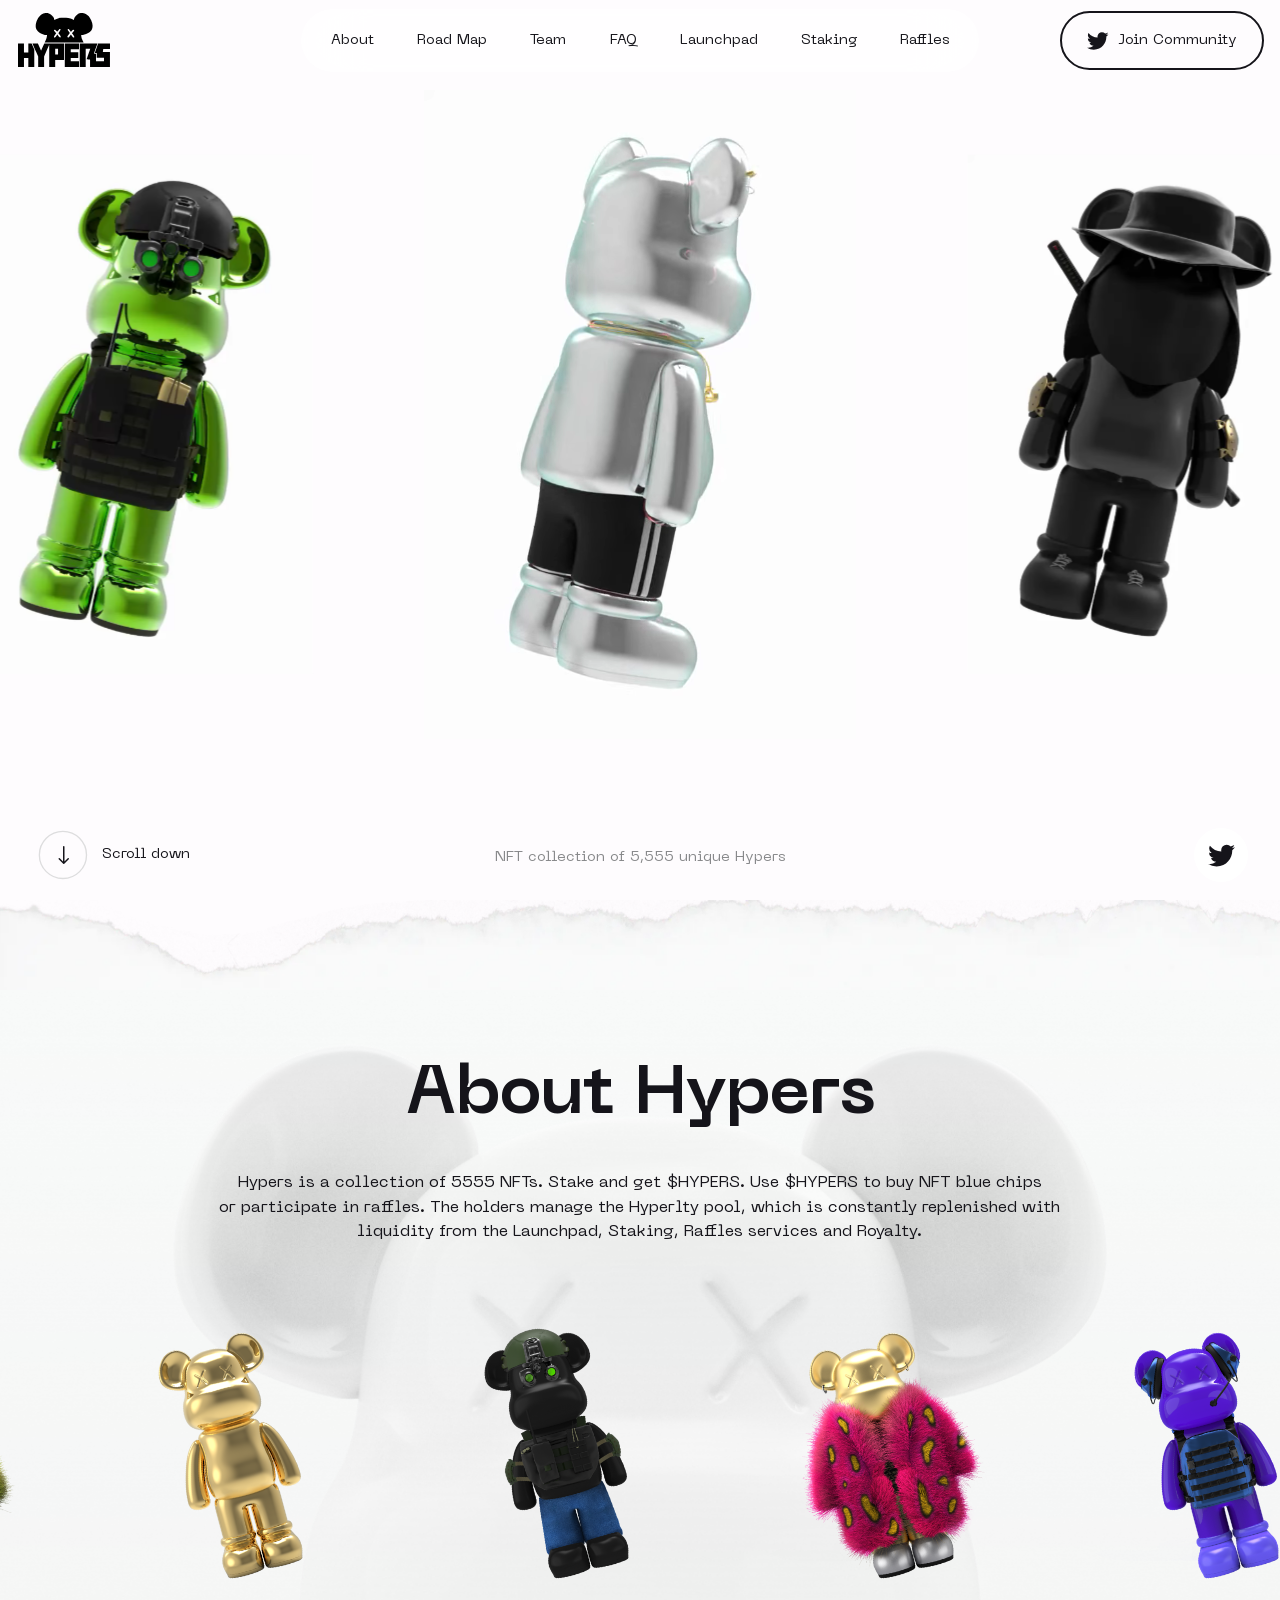
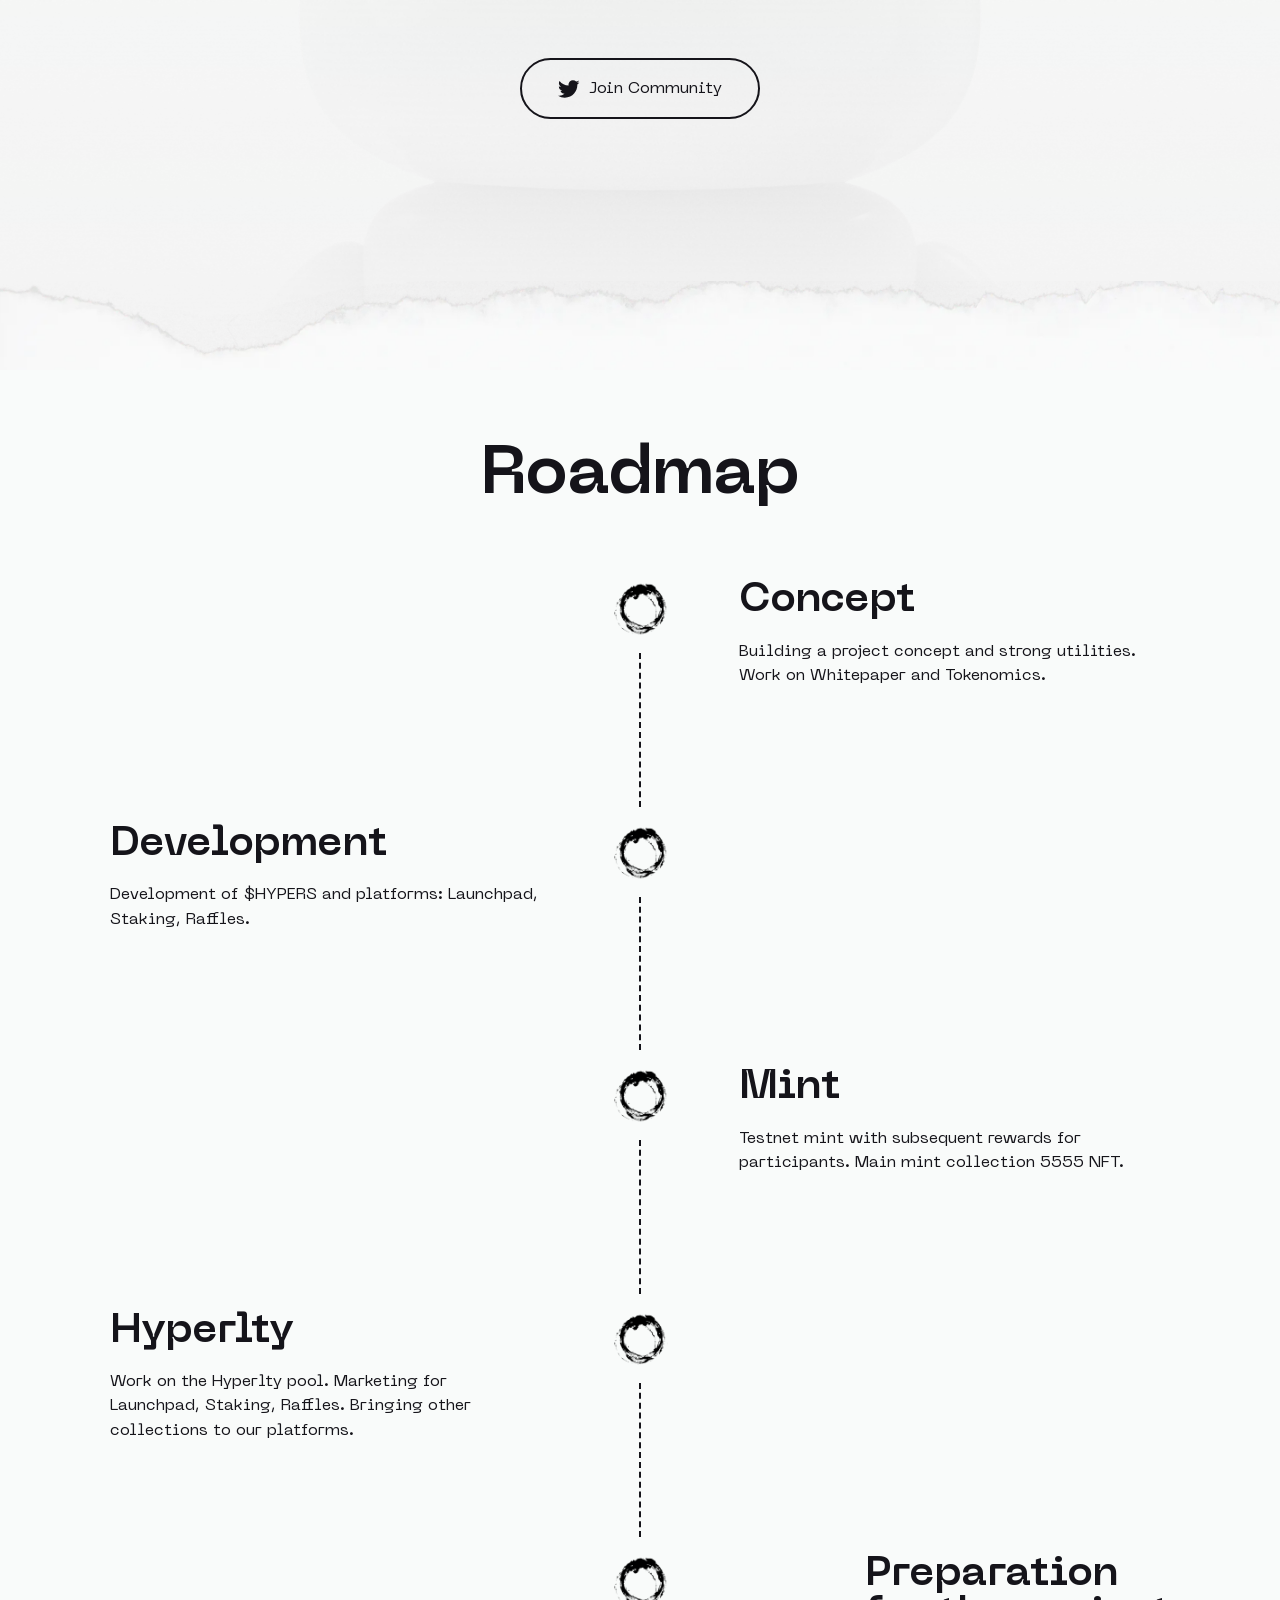
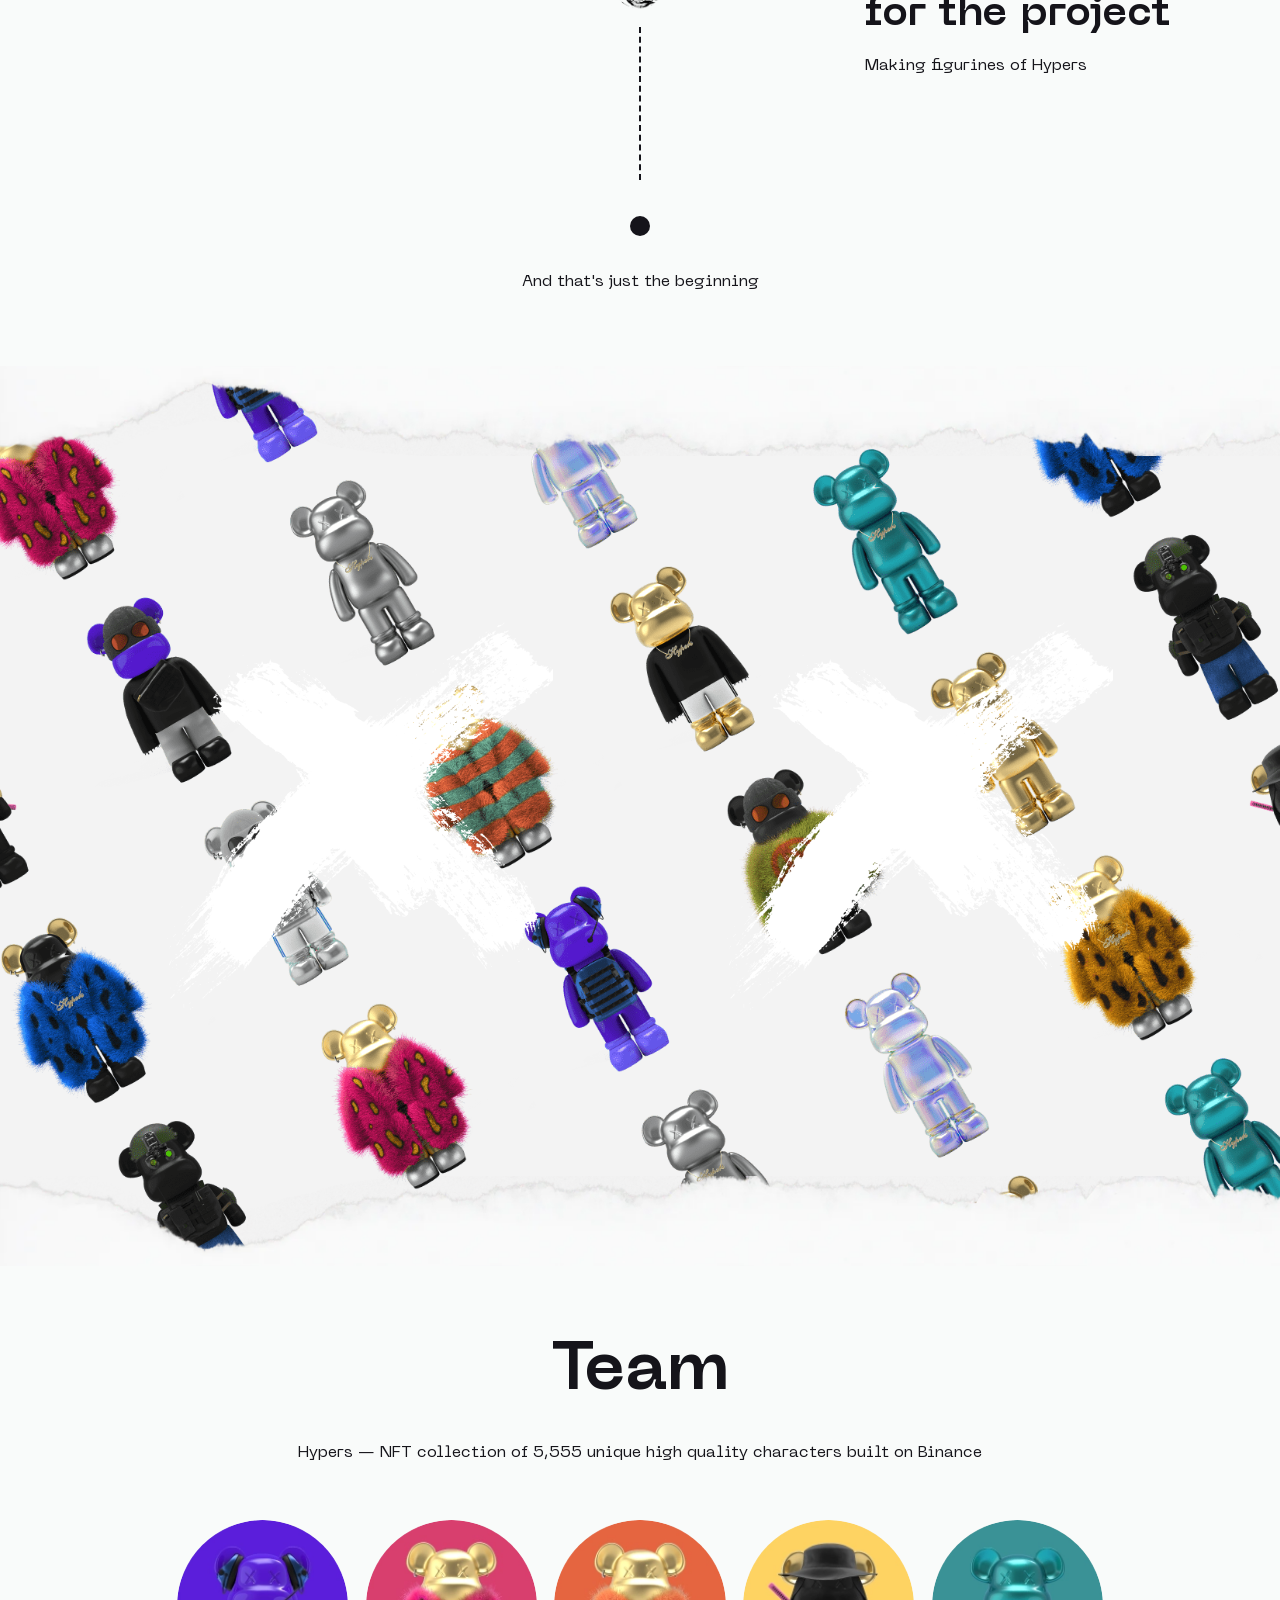
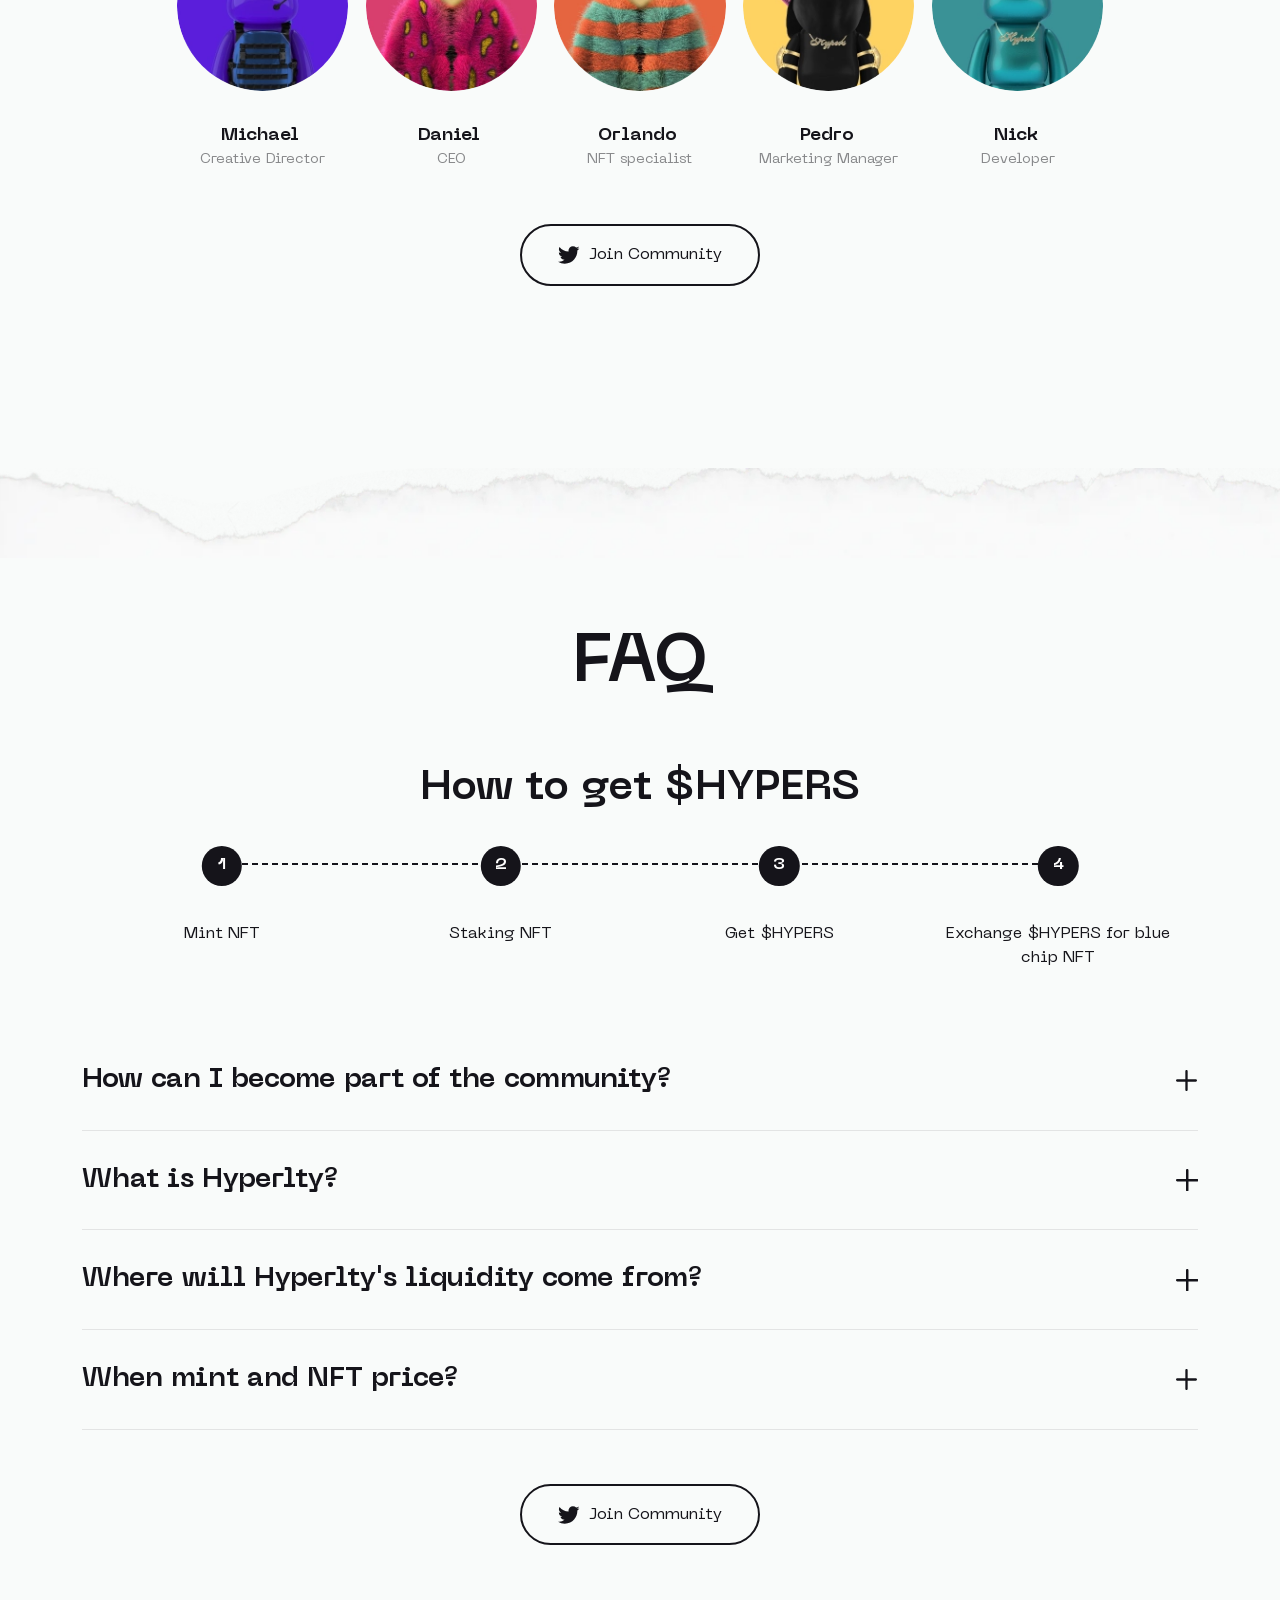
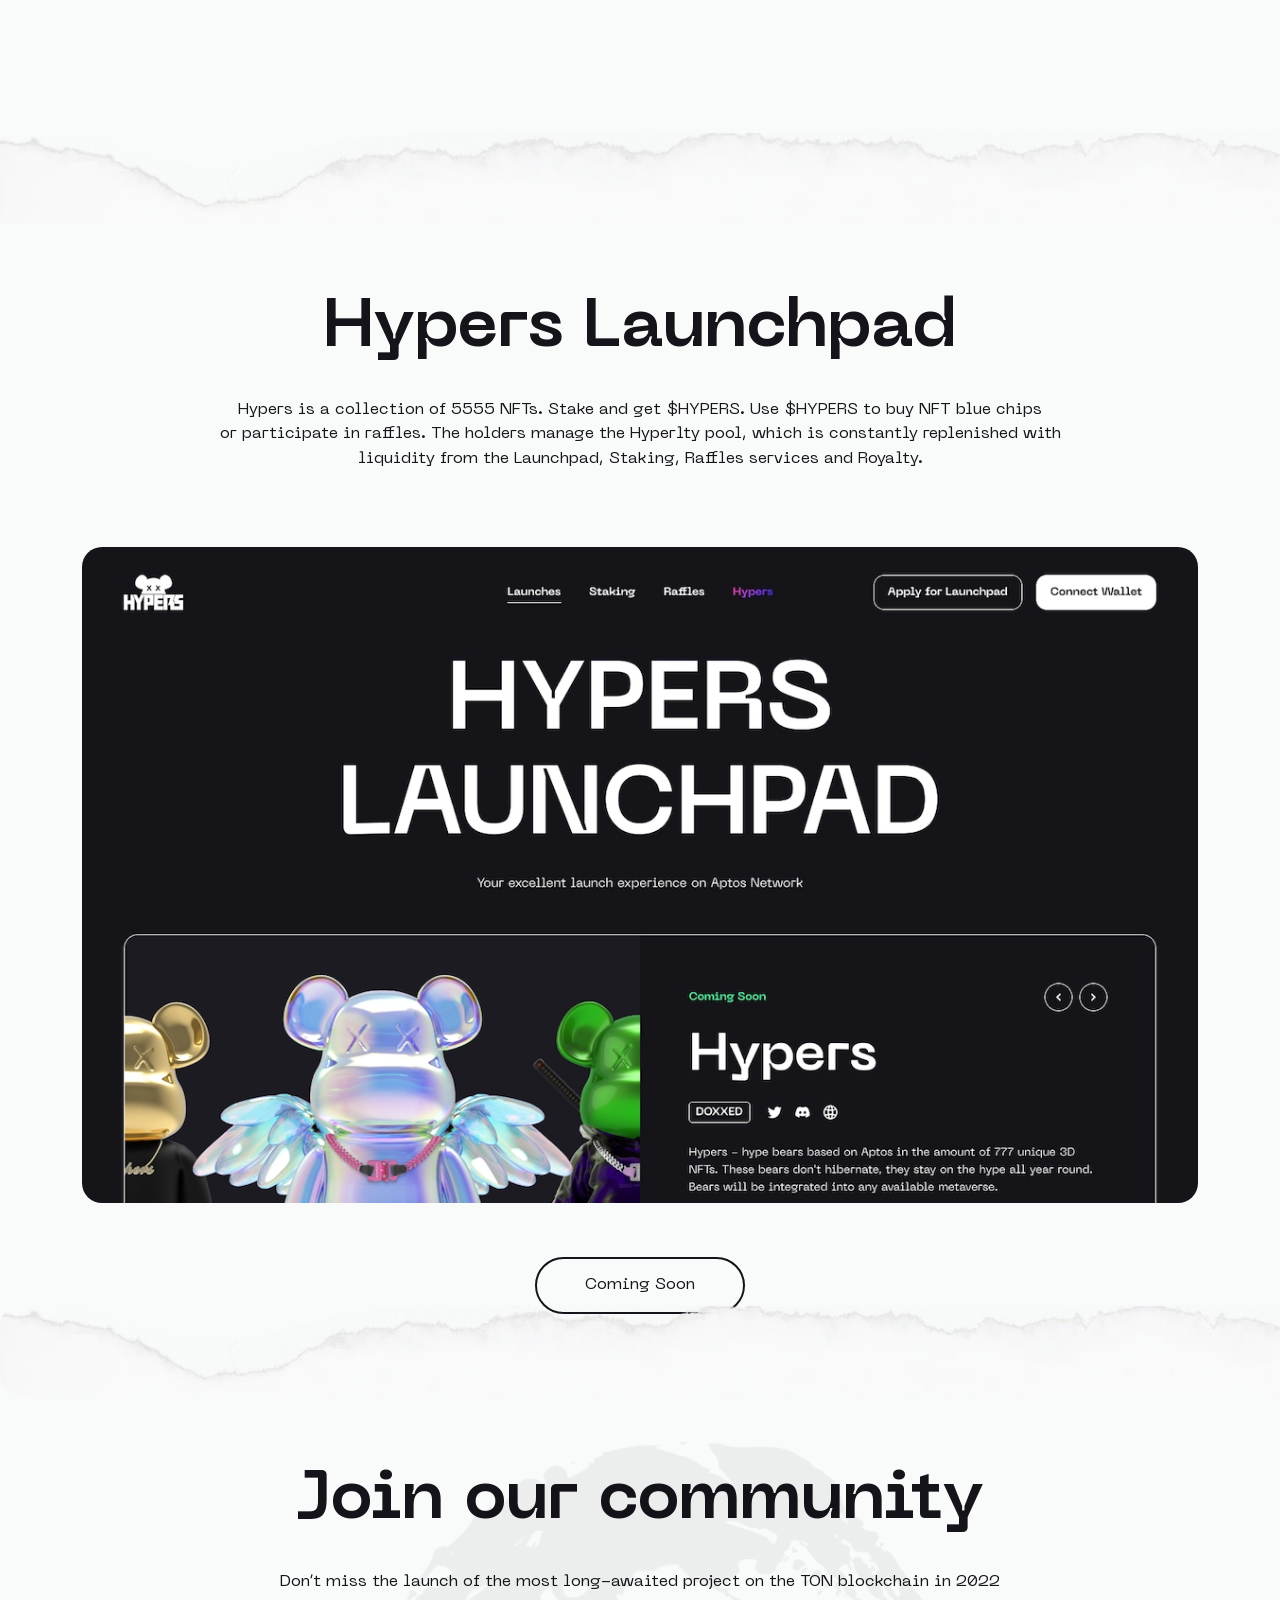
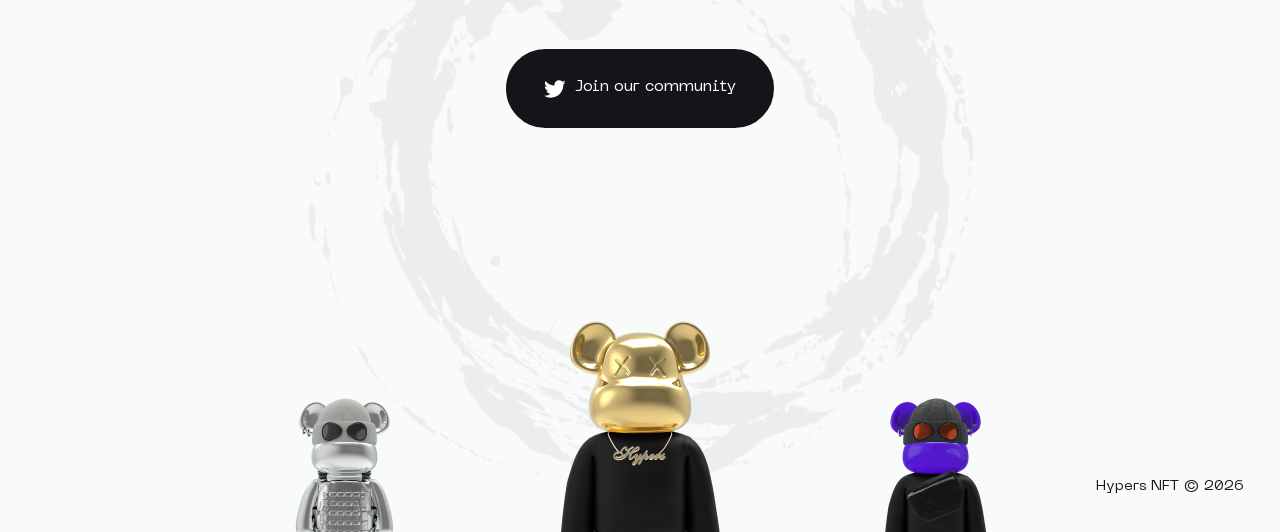
==== commit a6436c60: "edit v2" ====
--- a/public/index.html
+++ b/public/index.html
@@ -432,11 +432,6 @@
 					</div>
 					<!-- picture-->
 					<picture> 
-						<source type="image/webp" srcset="img/@2x/webp/home_desktop1.webp"/><img src="img/@2x/home_desktop1.png" alt="" loading="lazy"/>
-					</picture>
-					<!-- /picture-->
-					<!-- picture-->
-					<picture> 
 						<source type="image/webp" srcset="img/@2x/webp/home_desktop2.webp"/><img src="img/@2x/home_desktop2.png" alt="" loading="lazy"/>
 					</picture>
 					<!-- /picture--><a class="btn btn-outline-primary" href="#">Coming Soon</a>
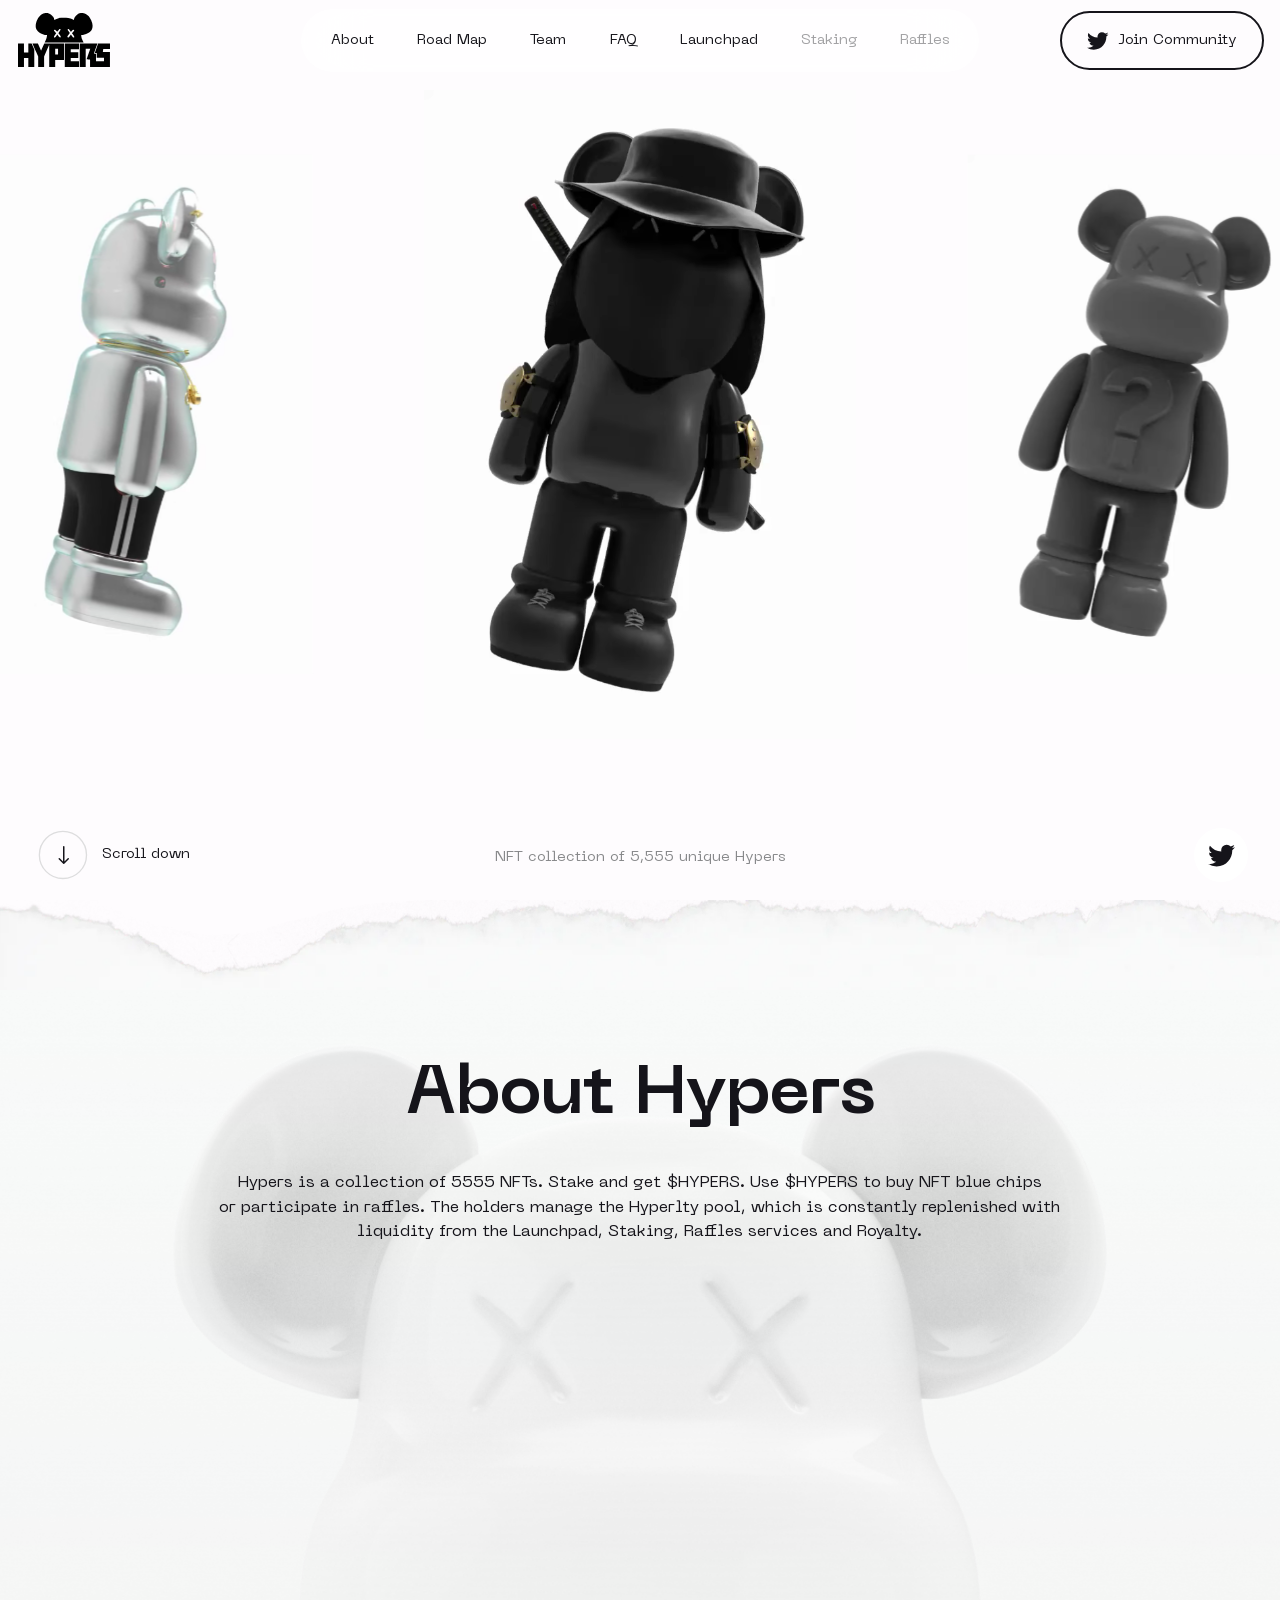
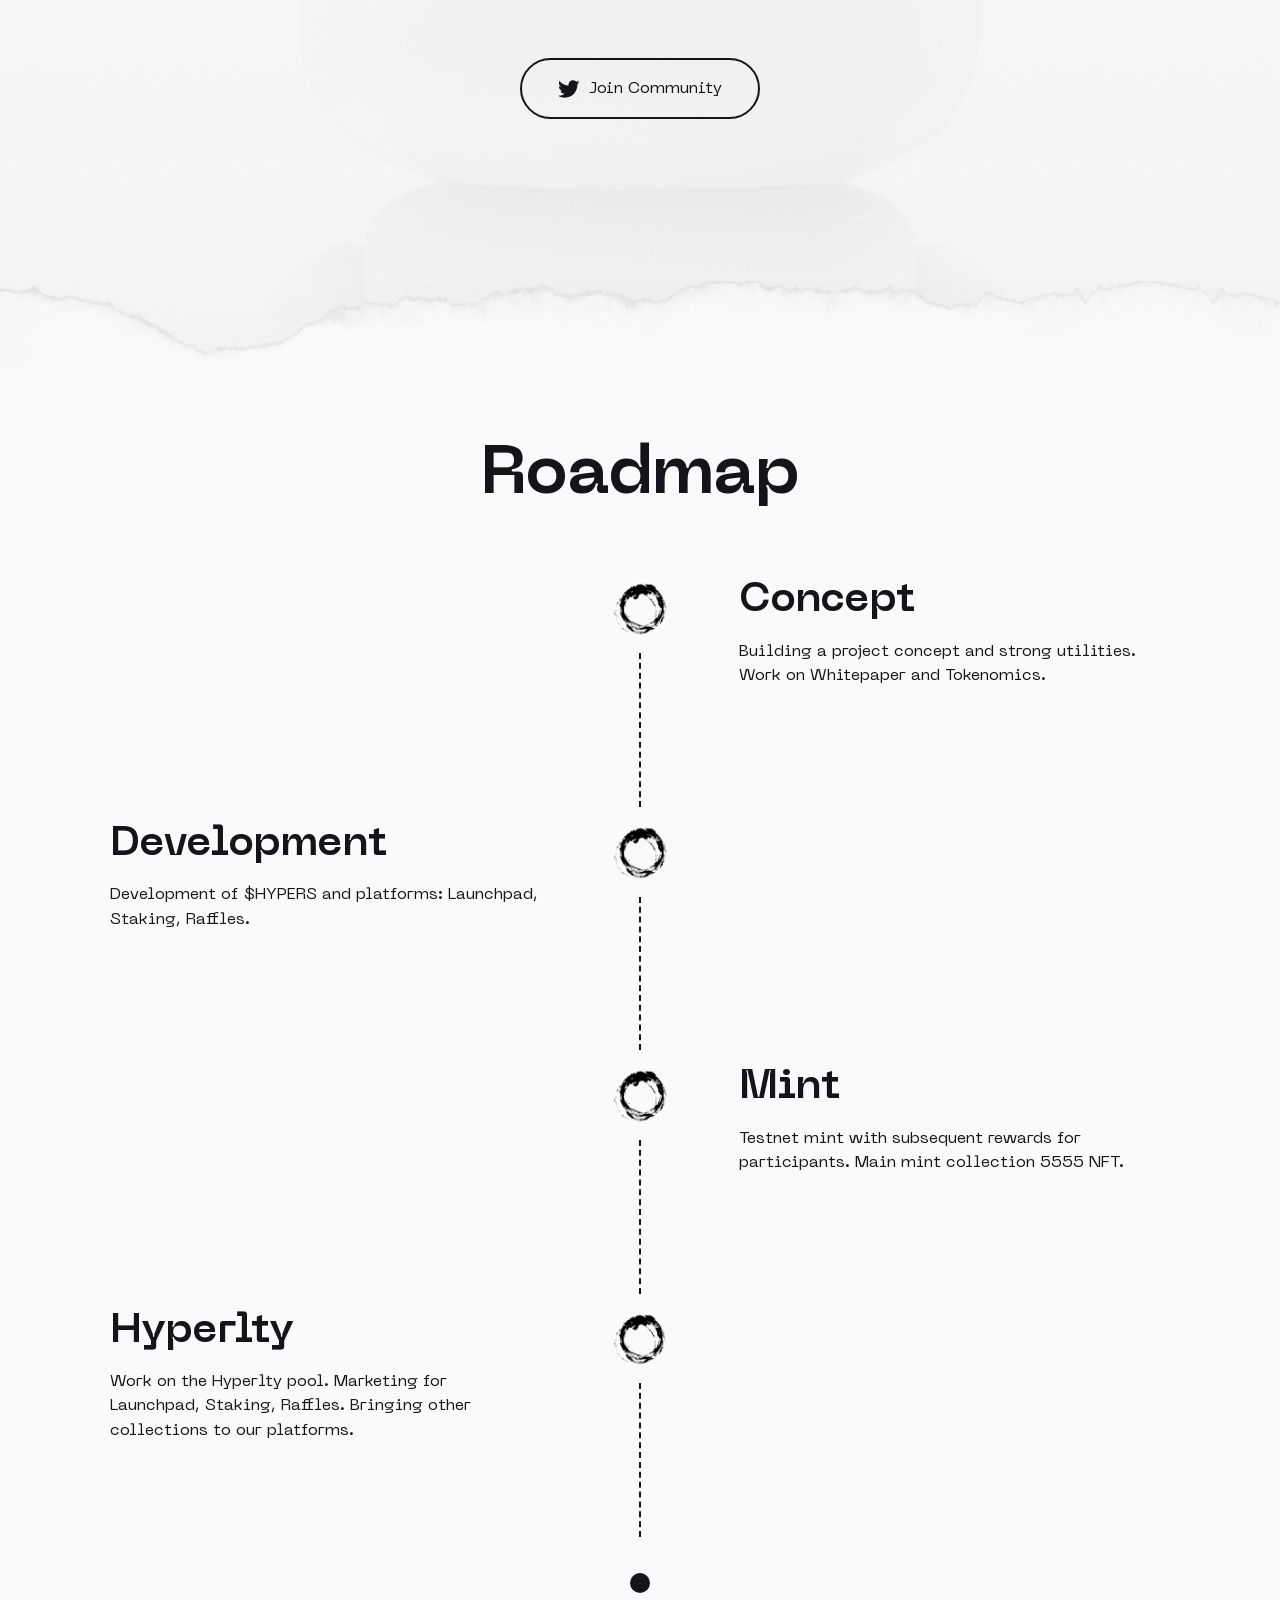
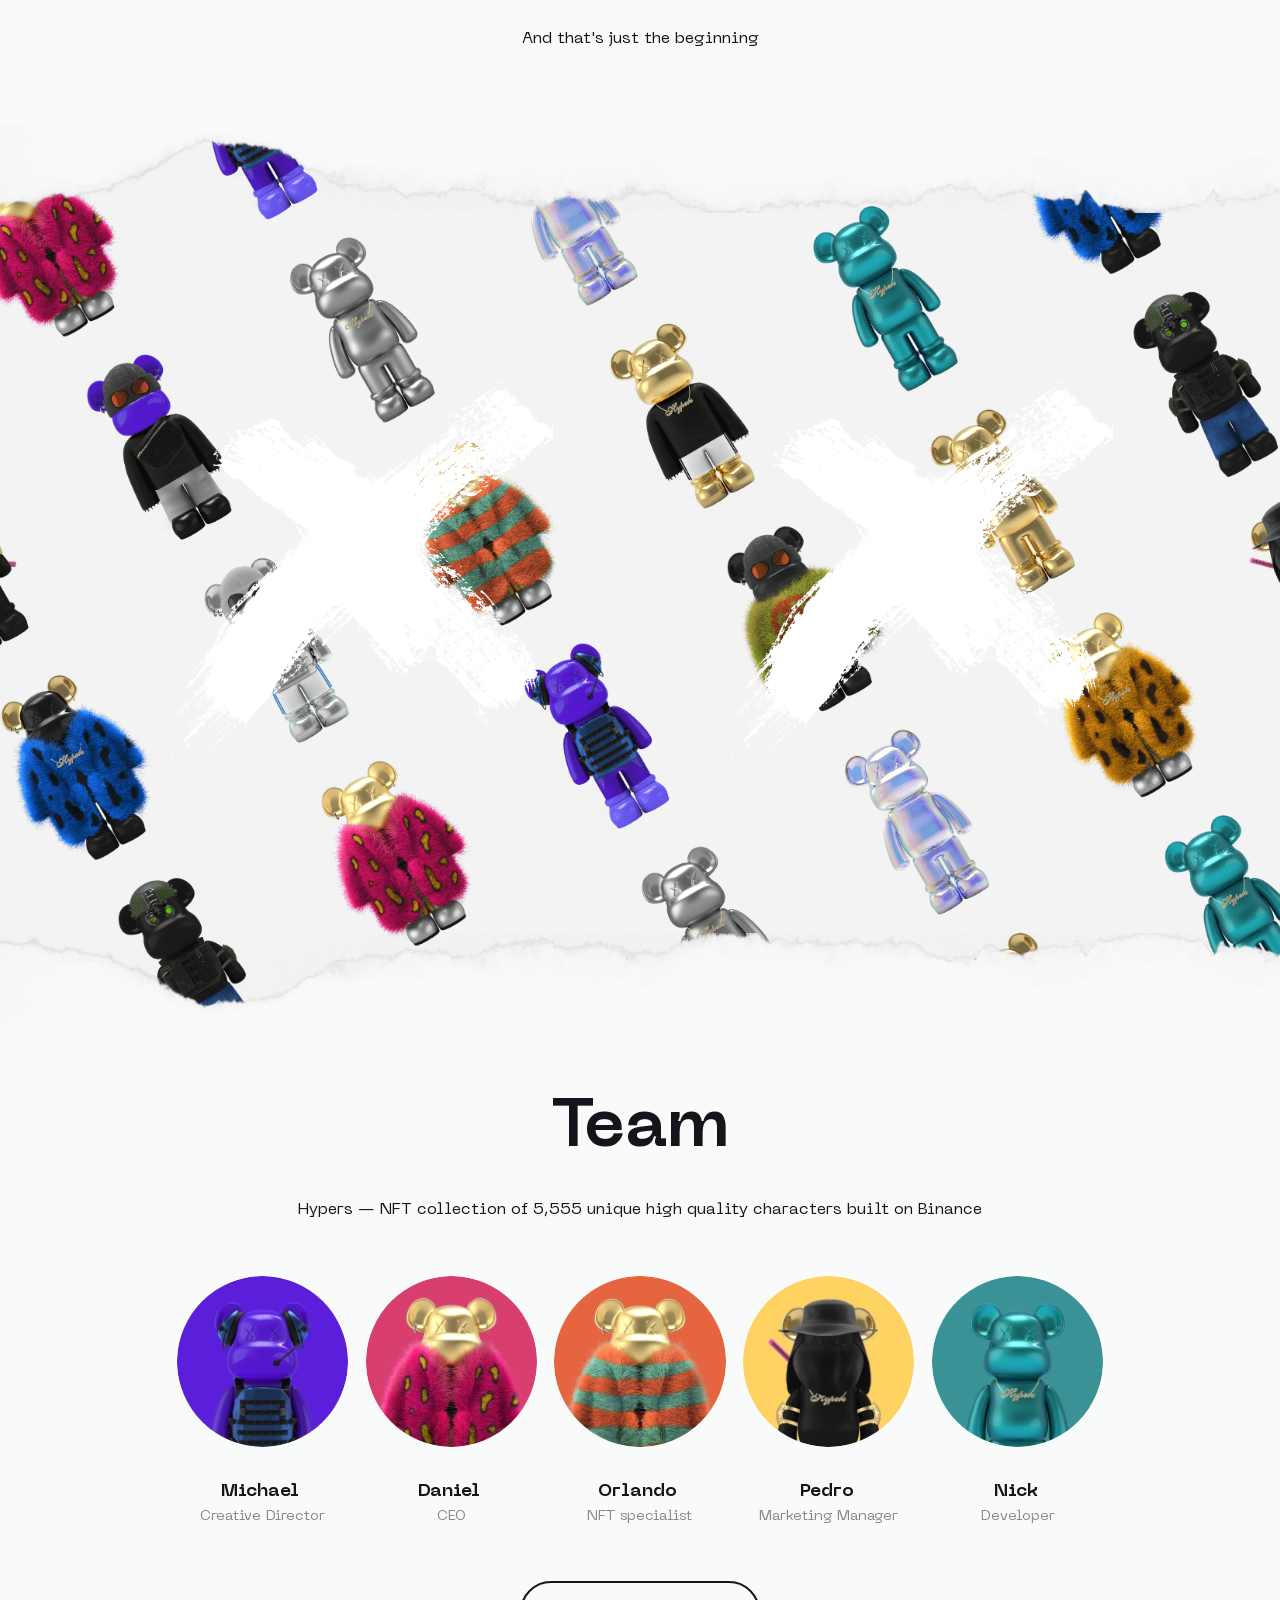
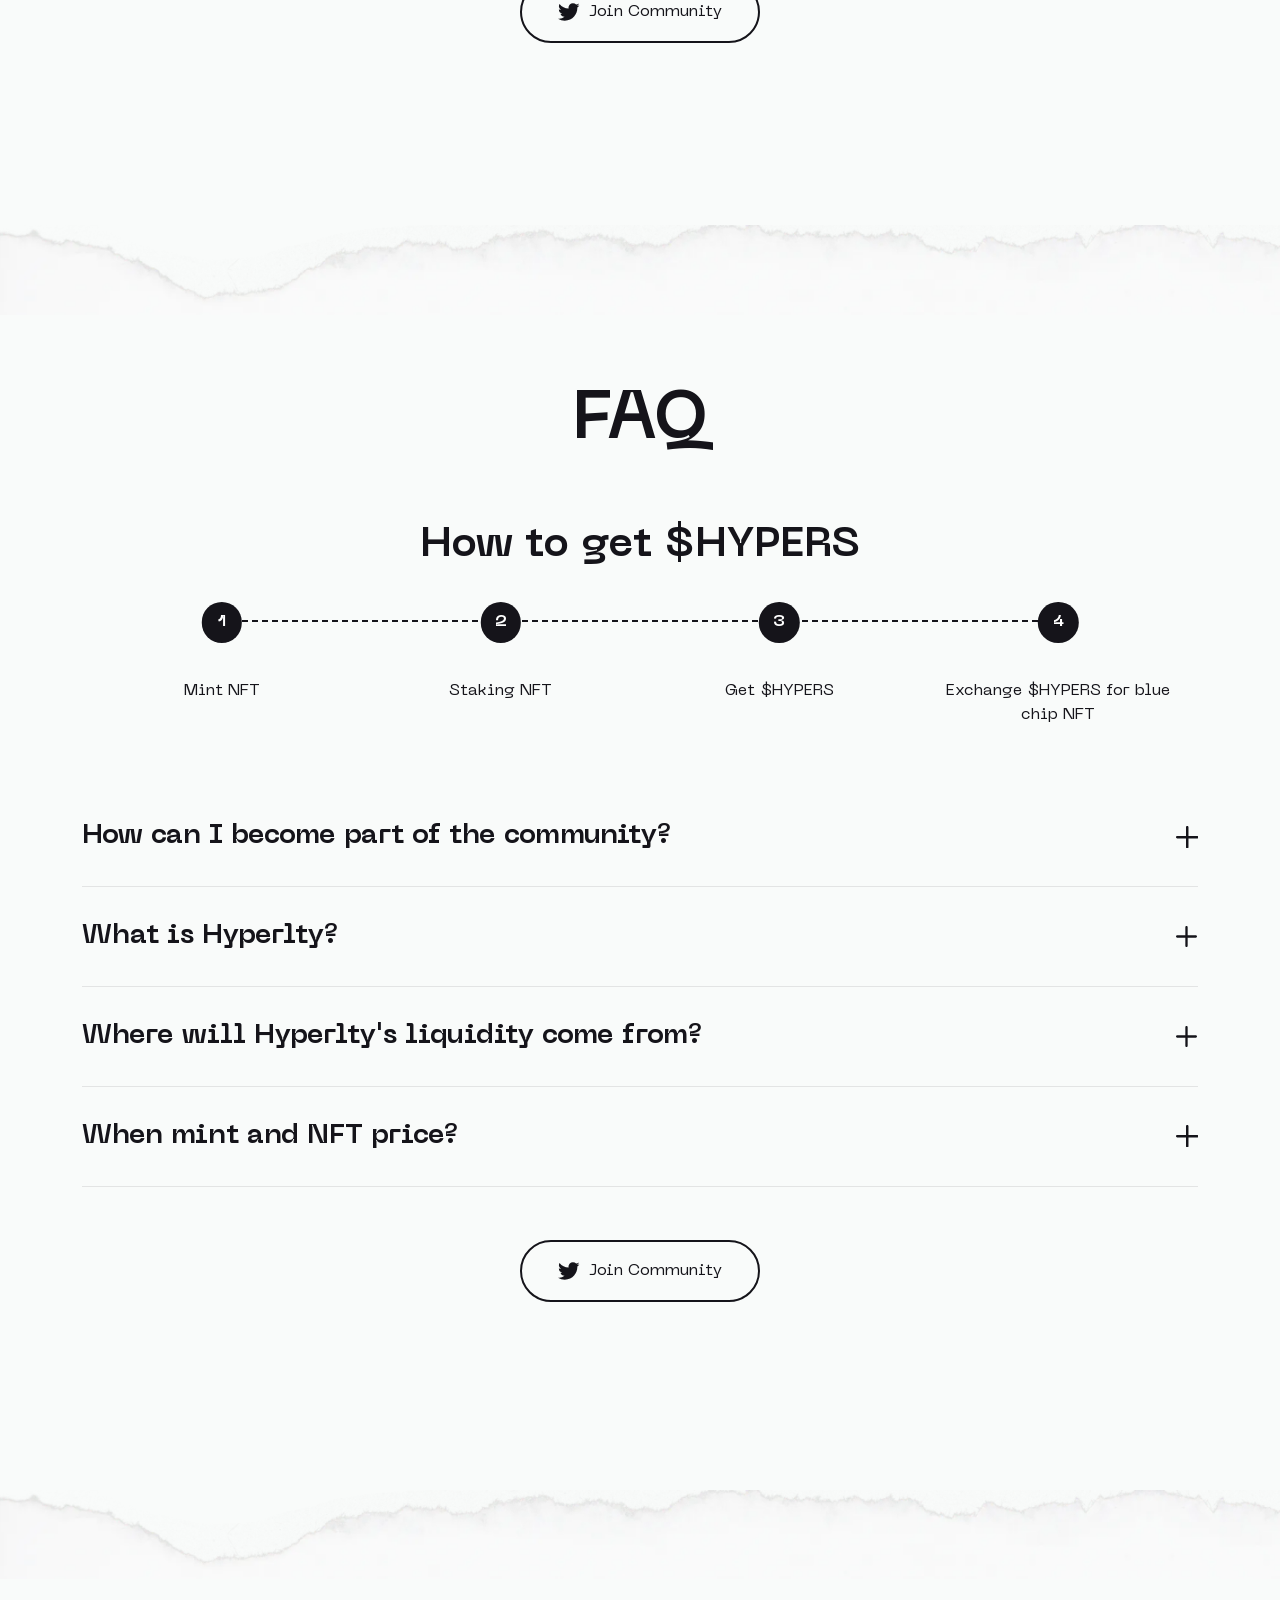
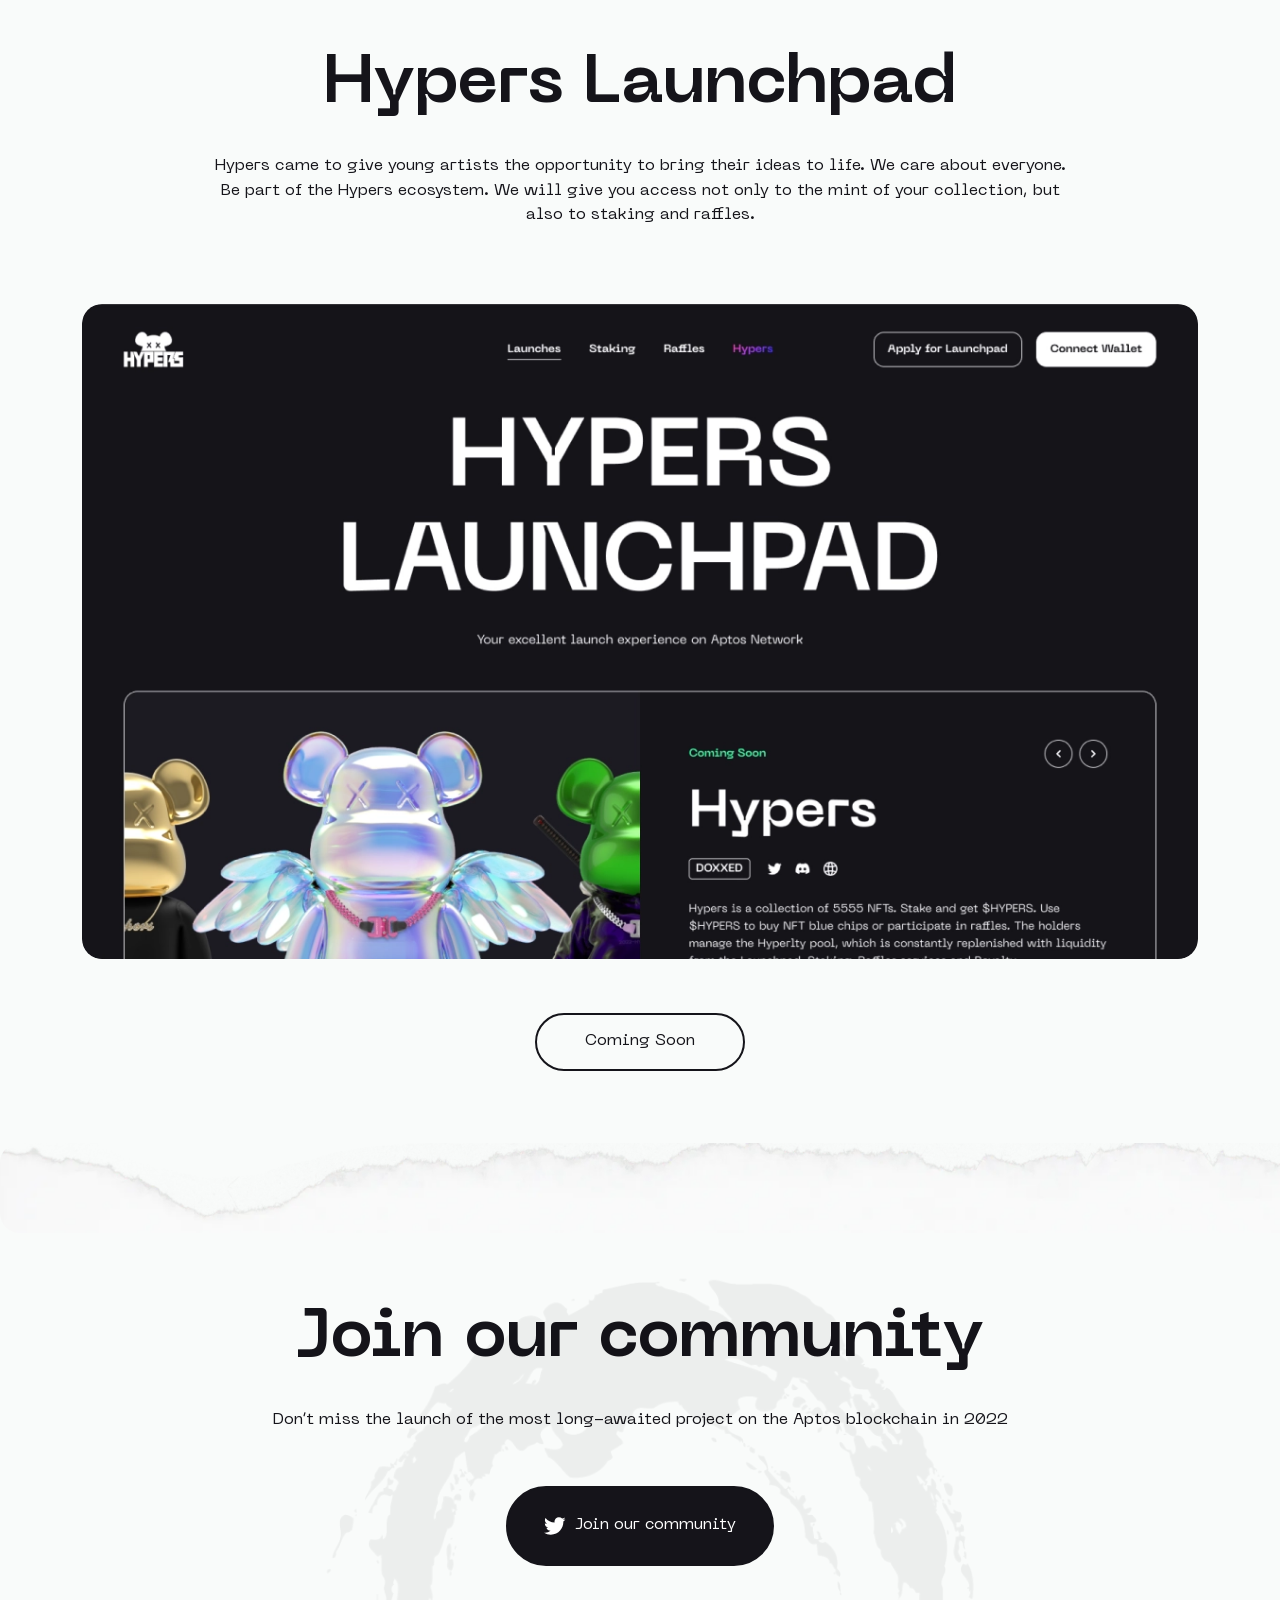
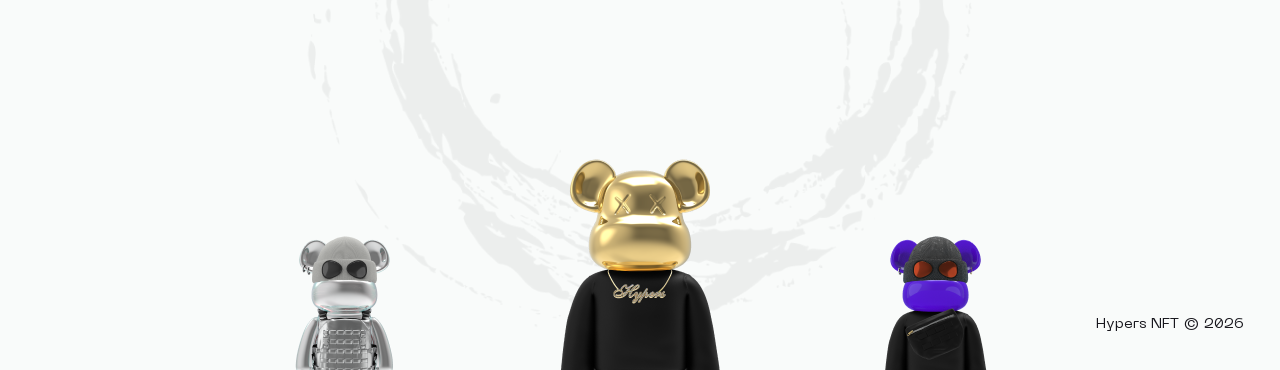
==== commit 73d2d955: "edit" ====
--- a/public/index.html
+++ b/public/index.html
@@ -47,8 +47,8 @@
 									<li class="menu-item" itemprop="item"><a class="scroll-link-js" href="#sTeam" itemprop="url">Team</a></li>
 									<li class="menu-item" itemprop="item"><a class="scroll-link-js" href="#sFAQ" itemprop="url">FAQ</a></li>
 									<li class="menu-item" itemprop="item"><a class="scroll-link-js" href="#sLaunchpad" itemprop="url">Launchpad</a></li>
-									<li class="menu-item" itemprop="item"><a href="#" itemprop="url">Staking</a></li>
-									<li class="menu-item" itemprop="item"><a href="#" itemprop="url">Raffles</a></li>
+									<li class="menu-item" itemprop="item"><a class="disabled" href="#" itemprop="url">Staking</a></li>
+									<li class="menu-item" itemprop="item"><a class="disabled" href="#" itemprop="url">Raffles</a></li>
 								</ul>
 							</div>
 							<div class="top-nav__mob-wrap">
@@ -234,13 +234,6 @@
 								</div>
 							</div>
 						</div>
-						<div class="sRoadmap__road-item">
-							<div class="sRoadmap__road-item-wrap">
-								<h3>Preparation<br>for the project</h3>
-								<div class="sRoadmap__road-item-caption">Making figurines of&nbsp;Hypers
-								</div>
-							</div>
-						</div>
 						<div class="sRoadmap__road-item-finish">And that's just the beginning
 						</div>
 					</div>
@@ -428,11 +421,11 @@
 				<div class="container text-center">
 					<div class="section-title">
 						<h2>Hypers Launchpad</h2>
-						<p>Hypers is&nbsp;a&nbsp;collection of&nbsp;5555&nbsp;NFTs. Stake and get $HYPERS. Use $HYPERS to&nbsp;buy NFT blue chips or&nbsp;participate in&nbsp;raffles. The holders manage the Hyperlty pool, which is&nbsp;constantly replenished with liquidity from the Launchpad, Staking, Raffles services and Royalty.</p>
+						<p>Hypers came to&nbsp;give young artists the opportunity to&nbsp;bring their ideas to&nbsp;life. We&nbsp;care about everyone. Be&nbsp;part of&nbsp;the Hypers ecosystem. We&nbsp;will give you access not only to&nbsp;the mint of&nbsp;your collection, but also to&nbsp;staking and raffles.</p>
 					</div>
 					<!-- picture-->
 					<picture> 
-						<source type="image/webp" srcset="img/@2x/webp/home_desktop2.webp"/><img src="img/@2x/home_desktop2.png" alt="" loading="lazy"/>
+						<source type="image/webp" srcset="img/@2x/webp/home_desktop1.webp"/><img src="img/@2x/home_desktop1.png" alt="" loading="lazy"/>
 					</picture>
 					<!-- /picture--><a class="btn btn-outline-primary" href="#">Coming Soon</a>
 				</div>
@@ -444,7 +437,7 @@
 				</div>
 				<div class="container">
 					<h2>Join our community</h2>
-					<div class="footer__caption">Don&rsquo;t miss the launch of&nbsp;the most long-awaited project on&nbsp;the TON blockchain in&nbsp;2022
+					<div class="footer__caption">Don&rsquo;t miss the launch of&nbsp;the most long-awaited project on&nbsp;the Aptos blockchain in&nbsp;2022
 					</div>
 					<a class="footer__btn btn btn-primary" href="https://twitter.com/HypersPlatform" target="_blank">
 						<svg class="icon icon-twitter ">
--- a/public/css/main.min.css
+++ b/public/css/main.min.css
@@ -1 +1 @@
-@charset "UTF-8";@font-face{font-display:swap;font-family:NeueMachina;font-style:normal;font-weight:400;src:url(../fonts/NeueMachina-Regular.woff2) format("woff2")}@font-face{font-display:swap;font-family:NeueMachina;font-style:normal;font-weight:700;src:url(../fonts/NeueMachina-Bold.woff2) format("woff2")}.icon{fill:currentColor;display:inline-block;height:1em;width:1em}.icon-arrow-down,.icon-arrow-up{font-size:2.4rem;width:1em}.icon-basket{font-size:2.4rem;width:.9166666667em}.icon-check{font-size:2.7rem;width:1em}.icon-fb,.icon-instagram,.icon-telegram,.icon-twitter{font-size:2.4rem;width:1em}.icon-viber{font-size:1.6rem;width:1em}.icon-vk{font-size:2.4rem;width:1em}.icon-whatsapp{font-size:1.6rem;width:1em}:root{--bs-blue:#0d6efd;--bs-indigo:#6610f2;--bs-purple:#6f42c1;--bs-pink:#d63384;--bs-red:#dc3545;--bs-orange:#fd7e14;--bs-yellow:#ffc107;--bs-green:#198754;--bs-teal:#20c997;--bs-cyan:#0dcaf0;--bs-black:#000;--bs-white:#fff;--bs-gray:#6c757d;--bs-gray-dark:#343a40;--bs-gray-100:#f8f9fa;--bs-gray-200:#e9ecef;--bs-gray-300:#dee2e6;--bs-gray-400:#ced4da;--bs-gray-500:#adb5bd;--bs-gray-600:#6c757d;--bs-gray-700:#495057;--bs-gray-800:#343a40;--bs-gray-900:#212529;--bs-primary:#15141a;--bs-secondary:#87888a;--bs-danger:#dc3545;--bs-primary-rgb:21,20,26;--bs-secondary-rgb:135,136,138;--bs-danger-rgb:220,53,69;--bs-white-rgb:255,255,255;--bs-black-rgb:0,0,0;--bs-body-color-rgb:21,20,26;--bs-body-bg-rgb:249,251,250;--bs-font-sans-serif:"NeueMachina",system-ui,-apple-system,"Segoe UI",Roboto,"Helvetica Neue",Arial,"Noto Sans","Liberation Sans",sans-serif,"Apple Color Emoji","Segoe UI Emoji","Segoe UI Symbol","Noto Color Emoji";--bs-font-monospace:SFMono-Regular,Menlo,Monaco,Consolas,"Liberation Mono","Courier New",monospace;--bs-gradient:linear-gradient(180deg,hsla(0,0%,100%,.15),hsla(0,0%,100%,0));--bs-body-font-family:var(--bs-font-sans-serif);--bs-body-font-size:0.9999999992rem;--bs-body-font-weight:400;--bs-body-line-height:1.5;--bs-body-color:#15141a;--bs-body-bg:#f9fbfa;--bs-border-width:1px;--bs-border-style:solid;--bs-border-color:#dee2e6;--bs-border-color-translucent:rgba(0,0,0,.175);--bs-border-radius:0.375rem;--bs-border-radius-sm:0.25rem;--bs-border-radius-lg:0.5rem;--bs-border-radius-xl:1rem;--bs-border-radius-2xl:2rem;--bs-border-radius-pill:50rem;--bs-link-color:#15141a;--bs-link-hover-color:#111015;--bs-code-color:#d63384;--bs-highlight-bg:#fff3cd}*,:after,:before{box-sizing:border-box}body{-webkit-text-size-adjust:100%;-webkit-tap-highlight-color:rgba(0,0,0,0);background-color:var(--bs-body-bg);color:var(--bs-body-color);font-family:var(--bs-body-font-family);font-size:var(--bs-body-font-size);font-weight:var(--bs-body-font-weight);line-height:var(--bs-body-line-height);margin:0;text-align:var(--bs-body-text-align)}hr{border:0;border-top:1px solid;color:inherit;margin:1rem 0;opacity:.25}.h1,.h2,.h3,.h4,.h5,.h6,h1,h2,h3,h4,h5,h6{font-weight:500;line-height:1.2;margin-bottom:.5rem;margin-top:0}.h1,h1{font-size:calc(1.375rem + 1.6875vw)}.h2,h2{font-size:calc(1.325rem + 1.0125vw)}.h3,h3{font-size:calc(1.3rem + .675vw)}.h4,h4{font-size:calc(1.275rem + .3375vw)}.h5,h5{font-size:1.249999999rem}.h6,h6{font-size:.9999999992rem}p{margin-bottom:1rem;margin-top:0}abbr[title]{cursor:help;-webkit-text-decoration:underline dotted;text-decoration:underline dotted;-webkit-text-decoration-skip-ink:none;text-decoration-skip-ink:none}address{font-style:normal;line-height:inherit;margin-bottom:1rem}ol,ul{padding-left:2rem}dl,ol,ul{margin-bottom:1rem;margin-top:0}ol ol,ol ul,ul ol,ul ul{margin-bottom:0}dt{font-weight:700}dd{margin-bottom:.5rem;margin-left:0}blockquote{margin:0 0 1rem}b,strong{font-weight:bolder}.small,small{font-size:.875em}.mark,mark{background-color:var(--bs-highlight-bg);padding:.1875em}sub,sup{font-size:.75em;line-height:0;position:relative;vertical-align:baseline}sub{bottom:-.25em}sup{top:-.5em}a{color:var(--bs-link-color);text-decoration:underline}a:hover{color:var(--bs-link-hover-color)}a:not([href]):not([class]),a:not([href]):not([class]):hover{color:inherit;text-decoration:none}code,kbd,pre,samp{font-family:var(--bs-font-monospace);font-size:1em}pre{display:block;font-size:.875em;margin-bottom:1rem;margin-top:0;overflow:auto}pre code{color:inherit;font-size:inherit;word-break:normal}code{word-wrap:break-word;color:var(--bs-code-color);font-size:.875em}a>code{color:inherit}kbd{background-color:var(--bs-body-color);border-radius:.25rem;color:var(--bs-body-bg);font-size:.875em;padding:.1875rem .375rem}kbd kbd{font-size:1em;padding:0}figure{margin:0 0 1rem}img,svg{vertical-align:middle}table{border-collapse:collapse;caption-side:bottom}caption{color:rgba(var(--bs-body-color-rgb),.75);padding-bottom:.5rem;padding-top:.5rem;text-align:left}th{text-align:inherit;text-align:-webkit-match-parent}tbody,td,tfoot,th,thead,tr{border:0 solid;border-color:inherit}label{display:inline-block}button{border-radius:0}button:focus:not(:focus-visible){outline:0}button,input,optgroup,select,textarea{font-family:inherit;font-size:inherit;line-height:inherit;margin:0}button,select{text-transform:none}[role=button]{cursor:pointer}select{word-wrap:normal}select:disabled{opacity:1}[list]:not([type=date]):not([type=datetime-local]):not([type=month]):not([type=week]):not([type=time])::-webkit-calendar-picker-indicator{display:none!important}[type=button],[type=reset],[type=submit],button{-webkit-appearance:button}[type=button]:not(:disabled),[type=reset]:not(:disabled),[type=submit]:not(:disabled),button:not(:disabled){cursor:pointer}::-moz-focus-inner{border-style:none;padding:0}textarea{resize:vertical}fieldset{border:0;margin:0;min-width:0;padding:0}legend{float:left;font-size:calc(1.275rem + .3375vw);line-height:inherit;margin-bottom:.5rem;padding:0;width:100%}legend+*{clear:left}::-webkit-datetime-edit-day-field,::-webkit-datetime-edit-fields-wrapper,::-webkit-datetime-edit-hour-field,::-webkit-datetime-edit-minute,::-webkit-datetime-edit-month-field,::-webkit-datetime-edit-text,::-webkit-datetime-edit-year-field{padding:0}::-webkit-inner-spin-button{height:auto}[type=search]{-webkit-appearance:textfield;outline-offset:-2px}::-webkit-search-decoration{-webkit-appearance:none}::-webkit-color-swatch-wrapper{padding:0}::-webkit-file-upload-button{-webkit-appearance:button;font:inherit}::file-selector-button{-webkit-appearance:button;font:inherit}output{display:inline-block}iframe{border:0}summary{cursor:pointer;display:list-item}progress{vertical-align:baseline}[hidden]{display:none!important}.lead{font-size:1.249999999rem;font-weight:300}.display-1{font-size:calc(1.625rem + 5.0625vw);font-weight:300;line-height:1.2}.display-2{font-size:calc(1.575rem + 4.3875vw);font-weight:300;line-height:1.2}.display-3{font-size:calc(1.525rem + 3.7125vw);font-weight:300;line-height:1.2}.display-4{font-size:calc(1.475rem + 3.0375vw);font-weight:300;line-height:1.2}.display-5{font-size:calc(1.425rem + 2.3625vw);font-weight:300;line-height:1.2}.display-6{font-size:calc(1.375rem + 1.6875vw);font-weight:300;line-height:1.2}.list-inline,.list-unstyled{list-style:none;padding-left:0}.list-inline-item{display:inline-block}.list-inline-item:not(:last-child){margin-right:.5rem}.initialism{font-size:.875em;text-transform:uppercase}.blockquote{font-size:1.249999999rem;margin-bottom:1rem}.blockquote>:last-child{margin-bottom:0}.blockquote-footer{color:#6c757d;font-size:.875em;margin-bottom:1rem;margin-top:-1rem}.blockquote-footer:before{content:"— "}.container,.container-fluid,.container-lg,.container-md,.container-sm,.container-xl,.container-xxl{--bs-gutter-x:1.5rem;--bs-gutter-y:0;margin-left:auto;margin-right:auto;padding-left:calc(var(--bs-gutter-x)*.5);padding-right:calc(var(--bs-gutter-x)*.5);width:100%}.row{--bs-gutter-x:1.5rem;--bs-gutter-y:0;display:flex;flex-wrap:wrap;margin-left:calc(var(--bs-gutter-x)*-.5);margin-right:calc(var(--bs-gutter-x)*-.5);margin-top:calc(var(--bs-gutter-y)*-1)}.row>*{flex-shrink:0;margin-top:var(--bs-gutter-y);max-width:100%;padding-left:calc(var(--bs-gutter-x)*.5);padding-right:calc(var(--bs-gutter-x)*.5);width:100%}.col{flex:1 0 0%}.row-cols-auto>*{flex:0 0 auto;width:auto}.row-cols-1>*{flex:0 0 auto;width:100%}.row-cols-2>*{flex:0 0 auto;width:50%}.row-cols-3>*{flex:0 0 auto;width:33.3333333333%}.row-cols-4>*{flex:0 0 auto;width:25%}.row-cols-5>*{flex:0 0 auto;width:20%}.row-cols-6>*{flex:0 0 auto;width:16.6666666667%}.col-auto{flex:0 0 auto;width:auto}.col-1{flex:0 0 auto;width:8.33333333%}.col-2{flex:0 0 auto;width:16.66666667%}.col-3{flex:0 0 auto;width:25%}.col-4{flex:0 0 auto;width:33.33333333%}.col-5{flex:0 0 auto;width:41.66666667%}.col-6{flex:0 0 auto;width:50%}.col-7{flex:0 0 auto;width:58.33333333%}.col-8{flex:0 0 auto;width:66.66666667%}.col-9{flex:0 0 auto;width:75%}.col-10{flex:0 0 auto;width:83.33333333%}.col-11{flex:0 0 auto;width:91.66666667%}.col-12{flex:0 0 auto;width:100%}.offset-1{margin-left:8.33333333%}.offset-2{margin-left:16.66666667%}.offset-3{margin-left:25%}.offset-4{margin-left:33.33333333%}.offset-5{margin-left:41.66666667%}.offset-6{margin-left:50%}.offset-7{margin-left:58.33333333%}.offset-8{margin-left:66.66666667%}.offset-9{margin-left:75%}.offset-10{margin-left:83.33333333%}.offset-11{margin-left:91.66666667%}.g-0,.gx-0{--bs-gutter-x:0}.g-0,.gy-0{--bs-gutter-y:0}.g-1,.gx-1{--bs-gutter-x:0.25rem}.g-1,.gy-1{--bs-gutter-y:0.25rem}.g-2,.gx-2{--bs-gutter-x:0.5rem}.g-2,.gy-2{--bs-gutter-y:0.5rem}.g-3,.gx-3{--bs-gutter-x:1rem}.g-3,.gy-3{--bs-gutter-y:1rem}.g-4,.gx-4{--bs-gutter-x:1.5rem}.g-4,.gy-4{--bs-gutter-y:1.5rem}.g-5,.gx-5{--bs-gutter-x:3rem}.g-5,.gy-5{--bs-gutter-y:3rem}.form-label{margin-bottom:.5rem}.col-form-label{font-size:inherit;line-height:1.5;margin-bottom:0;padding-bottom:calc(.375rem + 1px);padding-top:calc(.375rem + 1px)}.col-form-label-lg{font-size:1.249999999rem;padding-bottom:calc(.5rem + 1px);padding-top:calc(.5rem + 1px)}.col-form-label-sm{font-size:.8749999993rem;padding-bottom:calc(.25rem + 1px);padding-top:calc(.25rem + 1px)}.form-text{color:rgba(var(--bs-body-color-rgb),.75);font-size:.875em;margin-top:.25rem}.form-control{-webkit-appearance:none;-moz-appearance:none;appearance:none;background-clip:padding-box;background-color:#f9fbfa;border:1px solid #ced4da;border-radius:.375rem;color:#15141a;display:block;font-size:.9999999992rem;font-weight:400;line-height:1.5;padding:.375rem .75rem;transition:border-color .15s ease-in-out,box-shadow .15s ease-in-out;width:100%}.form-control[type=file]{overflow:hidden}.form-control[type=file]:not(:disabled):not([readonly]){cursor:pointer}.form-control:focus{background-color:#f9fbfa;border-color:#8a8a8d;box-shadow:0 0 0 .25rem rgba(21,20,26,.25);color:#15141a;outline:0}.form-control::-webkit-date-and-time-value{height:1.5em}.form-control::-moz-placeholder{color:#6c757d;opacity:1}.form-control::placeholder{color:#6c757d;opacity:1}.form-control:disabled{background-color:#e9ecef;opacity:1}.form-control::-webkit-file-upload-button{-webkit-margin-end:.75rem;background-color:#e9ecef;border:0 solid;border-color:inherit;border-inline-end-width:1px;border-radius:0;color:#15141a;margin:-.375rem -.75rem;margin-inline-end:.75rem;padding:.375rem .75rem;pointer-events:none;-webkit-transition:color .15s ease-in-out,background-color .15s ease-in-out,border-color .15s ease-in-out,box-shadow .15s ease-in-out;transition:color .15s ease-in-out,background-color .15s ease-in-out,border-color .15s ease-in-out,box-shadow .15s ease-in-out}.form-control::file-selector-button{-webkit-margin-end:.75rem;background-color:#e9ecef;border:0 solid;border-color:inherit;border-inline-end-width:1px;border-radius:0;color:#15141a;margin:-.375rem -.75rem;margin-inline-end:.75rem;padding:.375rem .75rem;pointer-events:none;transition:color .15s ease-in-out,background-color .15s ease-in-out,border-color .15s ease-in-out,box-shadow .15s ease-in-out}.form-control:hover:not(:disabled):not([readonly])::-webkit-file-upload-button{background-color:#dde0e3}.form-control:hover:not(:disabled):not([readonly])::file-selector-button{background-color:#dde0e3}.form-control-plaintext{background-color:transparent;border:solid transparent;border-width:1px 0;color:#15141a;display:block;line-height:1.5;margin-bottom:0;padding:.375rem 0;width:100%}.form-control-plaintext:focus{outline:0}.form-control-plaintext.form-control-lg,.form-control-plaintext.form-control-sm{padding-left:0;padding-right:0}.form-control-sm{border-radius:.25rem;font-size:.8749999993rem;min-height:calc(1.5em + .5rem + 2px);padding:.25rem .5rem}.form-control-sm::-webkit-file-upload-button{-webkit-margin-end:.5rem;margin:-.25rem -.5rem;margin-inline-end:.5rem;padding:.25rem .5rem}.form-control-sm::file-selector-button{-webkit-margin-end:.5rem;margin:-.25rem -.5rem;margin-inline-end:.5rem;padding:.25rem .5rem}.form-control-lg{border-radius:.5rem;font-size:1.249999999rem;min-height:calc(1.5em + 1rem + 2px);padding:.5rem 1rem}.form-control-lg::-webkit-file-upload-button{-webkit-margin-end:1rem;margin:-.5rem -1rem;margin-inline-end:1rem;padding:.5rem 1rem}.form-control-lg::file-selector-button{-webkit-margin-end:1rem;margin:-.5rem -1rem;margin-inline-end:1rem;padding:.5rem 1rem}textarea.form-control{min-height:calc(1.5em + .75rem + 2px)}textarea.form-control-sm{min-height:calc(1.5em + .5rem + 2px)}textarea.form-control-lg{min-height:calc(1.5em + 1rem + 2px)}.form-control-color{height:calc(1.5em + .75rem + 2px);padding:.375rem;width:3rem}.form-control-color:not(:disabled):not([readonly]){cursor:pointer}.form-control-color::-moz-color-swatch{border:0!important;border-radius:.375rem}.form-control-color::-webkit-color-swatch{border-radius:.375rem}.form-control-color.form-control-sm{height:calc(1.5em + .5rem + 2px)}.form-control-color.form-control-lg{height:calc(1.5em + 1rem + 2px)}.form-select,.select2-container--default .select2-selection--single{-moz-padding-start:calc(.75rem - 3px);-webkit-appearance:none;-moz-appearance:none;appearance:none;background-color:#f9fbfa;background-image:url("data:image/svg+xml;charset=utf-8,%3Csvg xmlns='http://www.w3.org/2000/svg' viewBox='0 0 16 16'%3E%3Cpath fill='none' stroke='%23343a40' stroke-linecap='round' stroke-linejoin='round' stroke-width='2' d='m2 5 6 6 6-6'/%3E%3C/svg%3E");background-position:right .75rem center;background-repeat:no-repeat;background-size:16px 12px;border:1px solid #ced4da;border-radius:.375rem;color:#15141a;display:block;font-size:.9999999992rem;font-weight:400;line-height:1.5;padding:.375rem 2.25rem .375rem .75rem;transition:border-color .15s ease-in-out,box-shadow .15s ease-in-out;width:100%}.form-select:focus,.select2-container--default .select2-selection--single:focus{border-color:#8a8a8d;box-shadow:0 0 0 .25rem rgba(21,20,26,.25);outline:0}.form-select[multiple],.form-select[size]:not([size="1"]),.select2-container--default [multiple].select2-selection--single,.select2-container--default [size].select2-selection--single:not([size="1"]){background-image:none;padding-right:.75rem}.form-select:disabled,.select2-container--default .select2-selection--single:disabled{background-color:#e9ecef}.form-select:-moz-focusring,.select2-container--default .select2-selection--single:-moz-focusring{color:transparent;text-shadow:0 0 0 #15141a}.form-select-sm{border-radius:.25rem;font-size:.8749999993rem;padding-bottom:.25rem;padding-left:.5rem;padding-top:.25rem}.form-select-lg{border-radius:.5rem;font-size:1.249999999rem;padding-bottom:.5rem;padding-left:1rem;padding-top:.5rem}.form-check{display:block;margin-bottom:.125rem;min-height:1.5rem;padding-left:1.5em}.form-check .form-check-input{float:left;margin-left:-1.5em}.form-check-reverse{padding-left:0;padding-right:1.5em;text-align:right}.form-check-reverse .form-check-input{float:right;margin-left:0;margin-right:-1.5em}.form-check-input{color-adjust:exact;-webkit-appearance:none;-moz-appearance:none;appearance:none;background-color:#f9fbfa;background-position:50%;background-repeat:no-repeat;background-size:contain;border:1px solid rgba(0,0,0,.25);height:1em;margin-top:.25em;-webkit-print-color-adjust:exact;print-color-adjust:exact;vertical-align:top;width:1em}.form-check-input[type=checkbox]{border-radius:.25em}.form-check-input[type=radio]{border-radius:50%}.form-check-input:active{filter:brightness(90%)}.form-check-input:focus{border-color:#8a8a8d;box-shadow:0 0 0 .25rem rgba(21,20,26,.25);outline:0}.form-check-input:checked{background-color:#15141a;border-color:#15141a}.form-check-input:checked[type=checkbox]{background-image:url("data:image/svg+xml;charset=utf-8,%3Csvg xmlns='http://www.w3.org/2000/svg' viewBox='0 0 20 20'%3E%3Cpath fill='none' stroke='%23fff' stroke-linecap='round' stroke-linejoin='round' stroke-width='3' d='m6 10 3 3 6-6'/%3E%3C/svg%3E")}.form-check-input:checked[type=radio]{background-image:url("data:image/svg+xml;charset=utf-8,%3Csvg xmlns='http://www.w3.org/2000/svg' viewBox='-4 -4 8 8'%3E%3Ccircle r='2' fill='%23fff'/%3E%3C/svg%3E")}.form-check-input[type=checkbox]:indeterminate{background-color:#15141a;background-image:url("data:image/svg+xml;charset=utf-8,%3Csvg xmlns='http://www.w3.org/2000/svg' viewBox='0 0 20 20'%3E%3Cpath fill='none' stroke='%23fff' stroke-linecap='round' stroke-linejoin='round' stroke-width='3' d='M6 10h8'/%3E%3C/svg%3E");border-color:#15141a}.form-check-input:disabled{filter:none;opacity:.5;pointer-events:none}.form-check-input:disabled~.form-check-label,.form-check-input[disabled]~.form-check-label{cursor:default;opacity:.5}.form-switch{padding-left:2.5em}.form-switch .form-check-input{background-image:url("data:image/svg+xml;charset=utf-8,%3Csvg xmlns='http://www.w3.org/2000/svg' viewBox='-4 -4 8 8'%3E%3Ccircle r='3' fill='rgba(0, 0, 0, 0.25)'/%3E%3C/svg%3E");background-position:0;border-radius:2em;margin-left:-2.5em;transition:background-position .15s ease-in-out;width:2em}.form-switch .form-check-input:focus{background-image:url("data:image/svg+xml;charset=utf-8,%3Csvg xmlns='http://www.w3.org/2000/svg' viewBox='-4 -4 8 8'%3E%3Ccircle r='3' fill='%238a8a8d'/%3E%3C/svg%3E")}.form-switch .form-check-input:checked{background-image:url("data:image/svg+xml;charset=utf-8,%3Csvg xmlns='http://www.w3.org/2000/svg' viewBox='-4 -4 8 8'%3E%3Ccircle r='3' fill='%23fff'/%3E%3C/svg%3E");background-position:100%}.form-switch.form-check-reverse{padding-left:0;padding-right:2.5em}.form-switch.form-check-reverse .form-check-input{margin-left:0;margin-right:-2.5em}.form-check-inline{display:inline-block;margin-right:1rem}.btn-check{clip:rect(0,0,0,0);pointer-events:none;position:absolute}.btn-check:disabled+.btn,.btn-check[disabled]+.btn{filter:none;opacity:.65;pointer-events:none}.form-range{-webkit-appearance:none;-moz-appearance:none;appearance:none;background-color:transparent;height:1.5rem;padding:0;width:100%}.form-range:focus{outline:0}.form-range:focus::-webkit-slider-thumb{box-shadow:0 0 0 1px #f9fbfa,0 0 0 .25rem rgba(21,20,26,.25)}.form-range:focus::-moz-range-thumb{box-shadow:0 0 0 1px #f9fbfa,0 0 0 .25rem rgba(21,20,26,.25)}.form-range::-moz-focus-outer{border:0}.form-range::-webkit-slider-thumb{-webkit-appearance:none;appearance:none;background-color:#15141a;border:0;border-radius:1rem;height:1rem;margin-top:-.25rem;-webkit-transition:background-color .15s ease-in-out,border-color .15s ease-in-out,box-shadow .15s ease-in-out;transition:background-color .15s ease-in-out,border-color .15s ease-in-out,box-shadow .15s ease-in-out;width:1rem}.form-range::-webkit-slider-thumb:active{background-color:#b9b9ba}.form-range::-webkit-slider-runnable-track{background-color:#dee2e6;border-color:transparent;border-radius:1rem;color:transparent;cursor:pointer;height:.5rem;width:100%}.form-range::-moz-range-thumb{-moz-appearance:none;appearance:none;background-color:#15141a;border:0;border-radius:1rem;height:1rem;-moz-transition:background-color .15s ease-in-out,border-color .15s ease-in-out,box-shadow .15s ease-in-out;transition:background-color .15s ease-in-out,border-color .15s ease-in-out,box-shadow .15s ease-in-out;width:1rem}.form-range::-moz-range-thumb:active{background-color:#b9b9ba}.form-range::-moz-range-track{background-color:#dee2e6;border-color:transparent;border-radius:1rem;color:transparent;cursor:pointer;height:.5rem;width:100%}.form-range:disabled{pointer-events:none}.form-range:disabled::-webkit-slider-thumb{background-color:#adb5bd}.form-range:disabled::-moz-range-thumb{background-color:#adb5bd}.form-floating{position:relative}.form-floating>.form-control,.form-floating>.form-control-plaintext,.form-floating>.form-select,.select2-container--default .form-floating>.select2-selection--single{height:calc(3.5rem + 2px);line-height:1.25}.form-floating>label{border:1px solid transparent;height:100%;left:0;overflow:hidden;padding:1rem .75rem;pointer-events:none;position:absolute;text-overflow:ellipsis;top:0;transform-origin:0 0;transition:opacity .1s ease-in-out,transform .1s ease-in-out;white-space:nowrap;width:100%}.form-floating>.form-control,.form-floating>.form-control-plaintext{padding:1rem .75rem}.form-floating>.form-control-plaintext::-moz-placeholder,.form-floating>.form-control::-moz-placeholder{color:transparent}.form-floating>.form-control-plaintext::placeholder,.form-floating>.form-control::placeholder{color:transparent}.form-floating>.form-control-plaintext:not(:-moz-placeholder-shown),.form-floating>.form-control:not(:-moz-placeholder-shown){padding-bottom:.625rem;padding-top:1.625rem}.form-floating>.form-control-plaintext:focus,.form-floating>.form-control-plaintext:not(:placeholder-shown),.form-floating>.form-control:focus,.form-floating>.form-control:not(:placeholder-shown){padding-bottom:.625rem;padding-top:1.625rem}.form-floating>.form-control-plaintext:-webkit-autofill,.form-floating>.form-control:-webkit-autofill{padding-bottom:.625rem;padding-top:1.625rem}.form-floating>.form-select,.select2-container--default .form-floating>.select2-selection--single{padding-bottom:.625rem;padding-top:1.625rem}.form-floating>.form-control:not(:-moz-placeholder-shown)~label{opacity:.65;transform:scale(.85) translateY(-.5rem) translateX(.15rem)}.form-floating>.form-control-plaintext~label,.form-floating>.form-control:focus~label,.form-floating>.form-control:not(:placeholder-shown)~label,.form-floating>.form-select~label,.select2-container--default .form-floating>.select2-selection--single~label{opacity:.65;transform:scale(.85) translateY(-.5rem) translateX(.15rem)}.form-floating>.form-control:-webkit-autofill~label{opacity:.65;transform:scale(.85) translateY(-.5rem) translateX(.15rem)}.form-floating>.form-control-plaintext~label{border-width:1px 0}.input-group{align-items:stretch;display:flex;flex-wrap:wrap;position:relative;width:100%}.input-group>.form-control,.input-group>.form-floating,.input-group>.form-select,.select2-container--default .input-group>.select2-selection--single{flex:1 1 auto;min-width:0;position:relative;width:1%}.input-group>.form-control:focus,.input-group>.form-floating:focus-within,.input-group>.form-select:focus,.select2-container--default .input-group>.select2-selection--single:focus{z-index:3}.input-group .btn{position:relative;z-index:2}.input-group .btn:focus{z-index:3}.input-group-text{align-items:center;background-color:#e9ecef;border:1px solid #ced4da;border-radius:.375rem;color:#15141a;display:flex;font-size:.9999999992rem;font-weight:400;line-height:1.5;padding:.375rem .75rem;text-align:center;white-space:nowrap}.input-group-lg>.btn,.input-group-lg>.form-control,.input-group-lg>.form-select,.input-group-lg>.input-group-text,.select2-container--default .input-group-lg>.select2-selection--single{border-radius:.5rem;font-size:1.249999999rem;padding:.5rem 1rem}.input-group-sm>.btn,.input-group-sm>.form-control,.input-group-sm>.form-select,.input-group-sm>.input-group-text,.select2-container--default .input-group-sm>.select2-selection--single{border-radius:.25rem;font-size:.8749999993rem;padding:.25rem .5rem}.input-group-lg>.form-select,.input-group-sm>.form-select,.select2-container--default .input-group-lg>.select2-selection--single,.select2-container--default .input-group-sm>.select2-selection--single{padding-right:3rem}.input-group.has-validation>.dropdown-toggle:nth-last-child(n+4),.input-group.has-validation>.form-floating:nth-last-child(n+3)>.form-control,.input-group.has-validation>.form-floating:nth-last-child(n+3)>.form-select,.input-group.has-validation>:nth-last-child(n+3):not(.dropdown-toggle):not(.dropdown-menu):not(.form-floating),.input-group:not(.has-validation)>.dropdown-toggle:nth-last-child(n+3),.input-group:not(.has-validation)>.form-floating:not(:last-child)>.form-control,.input-group:not(.has-validation)>.form-floating:not(:last-child)>.form-select,.input-group:not(.has-validation)>:not(:last-child):not(.dropdown-toggle):not(.dropdown-menu):not(.form-floating),.select2-container--default .input-group.has-validation>.form-floating:nth-last-child(n+3)>.select2-selection--single,.select2-container--default .input-group:not(.has-validation)>.form-floating:not(:last-child)>.select2-selection--single{border-bottom-right-radius:0;border-top-right-radius:0}.input-group>.form-floating:not(:first-child)>.form-control,.input-group>.form-floating:not(:first-child)>.form-select,.input-group>:not(:first-child):not(.dropdown-menu):not(.form-floating):not(.valid-tooltip):not(.valid-feedback):not(.invalid-tooltip):not(.invalid-feedback),.select2-container--default .input-group>.form-floating:not(:first-child)>.select2-selection--single{border-bottom-left-radius:0;border-top-left-radius:0;margin-left:-1px}.valid-feedback{color:#198754;display:none;font-size:.875em;margin-top:.25rem;width:100%}.valid-tooltip{background-color:rgba(25,135,84,.9);border-radius:.375rem;color:#fff;display:none;font-size:.8749999993rem;margin-top:.1rem;max-width:100%;padding:.25rem .5rem;position:absolute;top:100%;z-index:5}.is-valid~.valid-feedback,.is-valid~.valid-tooltip,.was-validated :valid~.valid-feedback,.was-validated :valid~.valid-tooltip{display:block}.form-control.is-valid,.was-validated .form-control:valid{background-image:url("data:image/svg+xml;charset=utf-8,%3Csvg xmlns='http://www.w3.org/2000/svg' viewBox='0 0 8 8'%3E%3Cpath fill='%23198754' d='M2.3 6.73.6 4.53c-.4-1.04.46-1.4 1.1-.8l1.1 1.4 3.4-3.8c.6-.63 1.6-.27 1.2.7l-4 4.6c-.43.5-.8.4-1.1.1z'/%3E%3C/svg%3E");background-position:right calc(.375em + .1875rem) center;background-repeat:no-repeat;background-size:calc(.75em + .375rem) calc(.75em + .375rem);border-color:#198754;padding-right:calc(1.5em + .75rem)}.form-control.is-valid:focus,.was-validated .form-control:valid:focus{border-color:#198754;box-shadow:0 0 0 .25rem rgba(25,135,84,.25)}.was-validated textarea.form-control:valid,textarea.form-control.is-valid{background-position:top calc(.375em + .1875rem) right calc(.375em + .1875rem);padding-right:calc(1.5em + .75rem)}.form-select.is-valid,.select2-container--default .is-valid.select2-selection--single,.select2-container--default .was-validated .select2-selection--single:valid,.was-validated .form-select:valid,.was-validated .select2-container--default .select2-selection--single:valid{border-color:#198754}.form-select.is-valid:not([multiple]):not([size]),.form-select.is-valid:not([multiple])[size="1"],.select2-container--default .is-valid.select2-selection--single:not([multiple]):not([size]),.select2-container--default .is-valid.select2-selection--single:not([multiple])[size="1"],.select2-container--default .was-validated .select2-selection--single:valid:not([multiple]):not([size]),.select2-container--default .was-validated .select2-selection--single:valid:not([multiple])[size="1"],.was-validated .form-select:valid:not([multiple]):not([size]),.was-validated .form-select:valid:not([multiple])[size="1"],.was-validated .select2-container--default .select2-selection--single:valid:not([multiple]):not([size]),.was-validated .select2-container--default .select2-selection--single:valid:not([multiple])[size="1"]{background-image:url("data:image/svg+xml;charset=utf-8,%3Csvg xmlns='http://www.w3.org/2000/svg' viewBox='0 0 16 16'%3E%3Cpath fill='none' stroke='%23343a40' stroke-linecap='round' stroke-linejoin='round' stroke-width='2' d='m2 5 6 6 6-6'/%3E%3C/svg%3E"),url("data:image/svg+xml;charset=utf-8,%3Csvg xmlns='http://www.w3.org/2000/svg' viewBox='0 0 8 8'%3E%3Cpath fill='%23198754' d='M2.3 6.73.6 4.53c-.4-1.04.46-1.4 1.1-.8l1.1 1.4 3.4-3.8c.6-.63 1.6-.27 1.2.7l-4 4.6c-.43.5-.8.4-1.1.1z'/%3E%3C/svg%3E");background-position:right .75rem center,center right 2.25rem;background-size:16px 12px,calc(.75em + .375rem) calc(.75em + .375rem);padding-right:4.125rem}.form-select.is-valid:focus,.select2-container--default .is-valid.select2-selection--single:focus,.select2-container--default .was-validated .select2-selection--single:valid:focus,.was-validated .form-select:valid:focus,.was-validated .select2-container--default .select2-selection--single:valid:focus{border-color:#198754;box-shadow:0 0 0 .25rem rgba(25,135,84,.25)}.form-control-color.is-valid,.was-validated .form-control-color:valid{width:calc(3.75rem + 1.5em)}.form-check-input.is-valid,.was-validated .form-check-input:valid{border-color:#198754}.form-check-input.is-valid:checked,.was-validated .form-check-input:valid:checked{background-color:#198754}.form-check-input.is-valid:focus,.was-validated .form-check-input:valid:focus{box-shadow:0 0 0 .25rem rgba(25,135,84,.25)}.form-check-input.is-valid~.form-check-label,.was-validated .form-check-input:valid~.form-check-label{color:#198754}.form-check-inline .form-check-input~.valid-feedback{margin-left:.5em}.input-group .form-control.is-valid,.input-group .form-select.is-valid,.input-group .select2-container--default .is-valid.select2-selection--single,.select2-container--default .input-group .is-valid.select2-selection--single,.select2-container--default .was-validated .input-group .select2-selection--single:valid,.was-validated .input-group .form-control:valid,.was-validated .input-group .form-select:valid,.was-validated .input-group .select2-container--default .select2-selection--single:valid{z-index:1}.input-group .form-control.is-valid:focus,.input-group .form-select.is-valid:focus,.input-group .select2-container--default .is-valid.select2-selection--single:focus,.select2-container--default .input-group .is-valid.select2-selection--single:focus,.select2-container--default .was-validated .input-group .select2-selection--single:valid:focus,.was-validated .input-group .form-control:valid:focus,.was-validated .input-group .form-select:valid:focus,.was-validated .input-group .select2-container--default .select2-selection--single:valid:focus{z-index:3}.invalid-feedback{color:#dc3545;display:none;font-size:.875em;margin-top:.25rem;width:100%}.invalid-tooltip{background-color:rgba(220,53,69,.9);border-radius:.375rem;color:#fff;display:none;font-size:.8749999993rem;margin-top:.1rem;max-width:100%;padding:.25rem .5rem;position:absolute;top:100%;z-index:5}.is-invalid~.invalid-feedback,.is-invalid~.invalid-tooltip,.was-validated :invalid~.invalid-feedback,.was-validated :invalid~.invalid-tooltip{display:block}.form-control.is-invalid,.was-validated .form-control:invalid{background-image:url("data:image/svg+xml;charset=utf-8,%3Csvg xmlns='http://www.w3.org/2000/svg' width='12' height='12' fill='none' stroke='%23dc3545'%3E%3Ccircle cx='6' cy='6' r='4.5'/%3E%3Cpath stroke-linejoin='round' d='M5.8 3.6h.4L6 6.5z'/%3E%3Ccircle cx='6' cy='8.2' r='.6' fill='%23dc3545' stroke='none'/%3E%3C/svg%3E");background-position:right calc(.375em + .1875rem) center;background-repeat:no-repeat;background-size:calc(.75em + .375rem) calc(.75em + .375rem);border-color:#dc3545;padding-right:calc(1.5em + .75rem)}.form-control.is-invalid:focus,.was-validated .form-control:invalid:focus{border-color:#dc3545;box-shadow:0 0 0 .25rem rgba(220,53,69,.25)}.was-validated textarea.form-control:invalid,textarea.form-control.is-invalid{background-position:top calc(.375em + .1875rem) right calc(.375em + .1875rem);padding-right:calc(1.5em + .75rem)}.form-select.is-invalid,.select2-container--default .is-invalid.select2-selection--single,.select2-container--default .was-validated .select2-selection--single:invalid,.was-validated .form-select:invalid,.was-validated .select2-container--default .select2-selection--single:invalid{border-color:#dc3545}.form-select.is-invalid:not([multiple]):not([size]),.form-select.is-invalid:not([multiple])[size="1"],.select2-container--default .is-invalid.select2-selection--single:not([multiple]):not([size]),.select2-container--default .is-invalid.select2-selection--single:not([multiple])[size="1"],.select2-container--default .was-validated .select2-selection--single:invalid:not([multiple]):not([size]),.select2-container--default .was-validated .select2-selection--single:invalid:not([multiple])[size="1"],.was-validated .form-select:invalid:not([multiple]):not([size]),.was-validated .form-select:invalid:not([multiple])[size="1"],.was-validated .select2-container--default .select2-selection--single:invalid:not([multiple]):not([size]),.was-validated .select2-container--default .select2-selection--single:invalid:not([multiple])[size="1"]{background-image:url("data:image/svg+xml;charset=utf-8,%3Csvg xmlns='http://www.w3.org/2000/svg' viewBox='0 0 16 16'%3E%3Cpath fill='none' stroke='%23343a40' stroke-linecap='round' stroke-linejoin='round' stroke-width='2' d='m2 5 6 6 6-6'/%3E%3C/svg%3E"),url("data:image/svg+xml;charset=utf-8,%3Csvg xmlns='http://www.w3.org/2000/svg' width='12' height='12' fill='none' stroke='%23dc3545'%3E%3Ccircle cx='6' cy='6' r='4.5'/%3E%3Cpath stroke-linejoin='round' d='M5.8 3.6h.4L6 6.5z'/%3E%3Ccircle cx='6' cy='8.2' r='.6' fill='%23dc3545' stroke='none'/%3E%3C/svg%3E");background-position:right .75rem center,center right 2.25rem;background-size:16px 12px,calc(.75em + .375rem) calc(.75em + .375rem);padding-right:4.125rem}.form-select.is-invalid:focus,.select2-container--default .is-invalid.select2-selection--single:focus,.select2-container--default .was-validated .select2-selection--single:invalid:focus,.was-validated .form-select:invalid:focus,.was-validated .select2-container--default .select2-selection--single:invalid:focus{border-color:#dc3545;box-shadow:0 0 0 .25rem rgba(220,53,69,.25)}.form-control-color.is-invalid,.was-validated .form-control-color:invalid{width:calc(3.75rem + 1.5em)}.form-check-input.is-invalid,.was-validated .form-check-input:invalid{border-color:#dc3545}.form-check-input.is-invalid:checked,.was-validated .form-check-input:invalid:checked{background-color:#dc3545}.form-check-input.is-invalid:focus,.was-validated .form-check-input:invalid:focus{box-shadow:0 0 0 .25rem rgba(220,53,69,.25)}.form-check-input.is-invalid~.form-check-label,.was-validated .form-check-input:invalid~.form-check-label{color:#dc3545}.form-check-inline .form-check-input~.invalid-feedback{margin-left:.5em}.input-group .form-control.is-invalid,.input-group .form-select.is-invalid,.input-group .select2-container--default .is-invalid.select2-selection--single,.select2-container--default .input-group .is-invalid.select2-selection--single,.select2-container--default .was-validated .input-group .select2-selection--single:invalid,.was-validated .input-group .form-control:invalid,.was-validated .input-group .form-select:invalid,.was-validated .input-group .select2-container--default .select2-selection--single:invalid{z-index:2}.input-group .form-control.is-invalid:focus,.input-group .form-select.is-invalid:focus,.input-group .select2-container--default .is-invalid.select2-selection--single:focus,.select2-container--default .input-group .is-invalid.select2-selection--single:focus,.select2-container--default .was-validated .input-group .select2-selection--single:invalid:focus,.was-validated .input-group .form-control:invalid:focus,.was-validated .input-group .form-select:invalid:focus,.was-validated .input-group .select2-container--default .select2-selection--single:invalid:focus{z-index:3}.btn{--bs-btn-padding-x:0.75rem;--bs-btn-padding-y:0.375rem;--bs-btn-font-family: ;--bs-btn-font-size:0.9999999992rem;--bs-btn-font-weight:400;--bs-btn-line-height:1.5;--bs-btn-color:#15141a;--bs-btn-bg:transparent;--bs-btn-border-width:1px;--bs-btn-border-color:transparent;--bs-btn-border-radius:0.375rem;--bs-btn-box-shadow:inset 0 1px 0 hsla(0,0%,100%,.15),0 1px 1px rgba(0,0,0,.075);--bs-btn-disabled-opacity:0.65;--bs-btn-focus-box-shadow:0 0 0 0.25rem rgba(var(--bs-btn-focus-shadow-rgb),.5);background-color:var(--bs-btn-bg);border:var(--bs-btn-border-width) solid var(--bs-btn-border-color);border-radius:var(--bs-btn-border-radius);color:var(--bs-btn-color);cursor:pointer;display:inline-block;font-family:var(--bs-btn-font-family);font-size:var(--bs-btn-font-size);font-weight:var(--bs-btn-font-weight);line-height:var(--bs-btn-line-height);padding:var(--bs-btn-padding-y) var(--bs-btn-padding-x);text-align:center;text-decoration:none;transition:color .15s ease-in-out,background-color .15s ease-in-out,border-color .15s ease-in-out,box-shadow .15s ease-in-out;-webkit-user-select:none;-moz-user-select:none;user-select:none;vertical-align:middle}.btn-check:focus+.btn,.btn:focus,.btn:hover{background-color:var(--bs-btn-hover-bg);border-color:var(--bs-btn-hover-border-color);color:var(--bs-btn-hover-color)}.btn-check:focus+.btn,.btn:focus{box-shadow:var(--bs-btn-focus-box-shadow);outline:0}.btn-check:active+.btn,.btn-check:checked+.btn,.btn.active,.btn.show,.btn:active{background-color:var(--bs-btn-active-bg);border-color:var(--bs-btn-active-border-color);color:var(--bs-btn-active-color)}.btn-check:active+.btn:focus,.btn-check:checked+.btn:focus,.btn.active:focus,.btn.show:focus,.btn:active:focus{box-shadow:var(--bs-btn-focus-box-shadow)}.btn.disabled,.btn:disabled,fieldset:disabled .btn{background-color:var(--bs-btn-disabled-bg);border-color:var(--bs-btn-disabled-border-color);color:var(--bs-btn-disabled-color);opacity:var(--bs-btn-disabled-opacity);pointer-events:none}.btn-primary{--bs-btn-color:#fff;--bs-btn-bg:#15141a;--bs-btn-border-color:#15141a;--bs-btn-hover-color:#fff;--bs-btn-hover-bg:#121116;--bs-btn-hover-border-color:#111015;--bs-btn-focus-shadow-rgb:56,55,60;--bs-btn-active-color:#fff;--bs-btn-active-bg:#111015;--bs-btn-active-border-color:#100f14;--bs-btn-active-shadow:inset 0 3px 5px rgba(0,0,0,.125);--bs-btn-disabled-color:#fff;--bs-btn-disabled-bg:#15141a;--bs-btn-disabled-border-color:#15141a}.btn-secondary{--bs-btn-color:#000;--bs-btn-bg:#87888a;--bs-btn-border-color:#87888a;--bs-btn-hover-color:#000;--bs-btn-hover-bg:#999a9c;--bs-btn-hover-border-color:#939496;--bs-btn-focus-shadow-rgb:115,116,117;--bs-btn-active-color:#000;--bs-btn-active-bg:#9fa0a1;--bs-btn-active-border-color:#939496;--bs-btn-active-shadow:inset 0 3px 5px rgba(0,0,0,.125);--bs-btn-disabled-color:#000;--bs-btn-disabled-bg:#87888a;--bs-btn-disabled-border-color:#87888a}.btn-danger{--bs-btn-color:#fff;--bs-btn-bg:#dc3545;--bs-btn-border-color:#dc3545;--bs-btn-hover-color:#fff;--bs-btn-hover-bg:#bb2d3b;--bs-btn-hover-border-color:#b02a37;--bs-btn-focus-shadow-rgb:225,83,97;--bs-btn-active-color:#fff;--bs-btn-active-bg:#b02a37;--bs-btn-active-border-color:#a52834;--bs-btn-active-shadow:inset 0 3px 5px rgba(0,0,0,.125);--bs-btn-disabled-color:#fff;--bs-btn-disabled-bg:#dc3545;--bs-btn-disabled-border-color:#dc3545}.btn-outline-primary{--bs-btn-color:#15141a;--bs-btn-border-color:#15141a;--bs-btn-hover-color:#fff;--bs-btn-hover-bg:#15141a;--bs-btn-hover-border-color:#15141a;--bs-btn-focus-shadow-rgb:21,20,26;--bs-btn-active-color:#fff;--bs-btn-active-bg:#15141a;--bs-btn-active-border-color:#15141a;--bs-btn-active-shadow:inset 0 3px 5px rgba(0,0,0,.125);--bs-btn-disabled-color:#15141a;--bs-btn-disabled-bg:transparent;--bs-btn-disabled-border-color:#15141a;--bs-gradient:none}.btn-outline-secondary{--bs-btn-color:#87888a;--bs-btn-border-color:#87888a;--bs-btn-hover-color:#000;--bs-btn-hover-bg:#87888a;--bs-btn-hover-border-color:#87888a;--bs-btn-focus-shadow-rgb:135,136,138;--bs-btn-active-color:#000;--bs-btn-active-bg:#87888a;--bs-btn-active-border-color:#87888a;--bs-btn-active-shadow:inset 0 3px 5px rgba(0,0,0,.125);--bs-btn-disabled-color:#87888a;--bs-btn-disabled-bg:transparent;--bs-btn-disabled-border-color:#87888a;--bs-gradient:none}.btn-outline-danger{--bs-btn-color:#dc3545;--bs-btn-border-color:#dc3545;--bs-btn-hover-color:#fff;--bs-btn-hover-bg:#dc3545;--bs-btn-hover-border-color:#dc3545;--bs-btn-focus-shadow-rgb:220,53,69;--bs-btn-active-color:#fff;--bs-btn-active-bg:#dc3545;--bs-btn-active-border-color:#dc3545;--bs-btn-active-shadow:inset 0 3px 5px rgba(0,0,0,.125);--bs-btn-disabled-color:#dc3545;--bs-btn-disabled-bg:transparent;--bs-btn-disabled-border-color:#dc3545;--bs-gradient:none}.btn-link{--bs-btn-font-weight:400;--bs-btn-color:var(--bs-link-color);--bs-btn-bg:transparent;--bs-btn-border-color:transparent;--bs-btn-hover-color:var(--bs-link-hover-color);--bs-btn-hover-border-color:transparent;--bs-btn-active-color:var(--bs-link-hover-color);--bs-btn-active-border-color:transparent;--bs-btn-disabled-color:#6c757d;--bs-btn-disabled-border-color:transparent;--bs-btn-box-shadow:none;--bs-btn-focus-shadow-rgb:56,55,60;text-decoration:underline}.btn-link:focus{color:var(--bs-btn-color)}.btn-link:hover{color:var(--bs-btn-hover-color)}.btn-lg{--bs-btn-padding-y:0.5rem;--bs-btn-padding-x:1rem;--bs-btn-font-size:1.249999999rem;--bs-btn-border-radius:0.5rem}.btn-sm{--bs-btn-padding-y:0.25rem;--bs-btn-padding-x:0.5rem;--bs-btn-font-size:0.8749999993rem;--bs-btn-border-radius:0.25rem}.clearfix:after{clear:both;content:"";display:block}.text-bg-primary{background-color:RGBA(21,20,26,var(--bs-bg-opacity,1))!important;color:#fff!important}.text-bg-secondary{background-color:RGBA(135,136,138,var(--bs-bg-opacity,1))!important;color:#000!important}.text-bg-danger{background-color:RGBA(220,53,69,var(--bs-bg-opacity,1))!important;color:#fff!important}.link-primary{color:#15141a!important}.link-primary:focus,.link-primary:hover{color:#111015!important}.link-secondary{color:#87888a!important}.link-secondary:focus,.link-secondary:hover{color:#9fa0a1!important}.link-danger{color:#dc3545!important}.link-danger:focus,.link-danger:hover{color:#b02a37!important}.ratio{position:relative;width:100%}.ratio:before{content:"";display:block;padding-top:var(--bs-aspect-ratio)}.ratio>*{height:100%;left:0;position:absolute;top:0;width:100%}.ratio-1x1{--bs-aspect-ratio:100%}.ratio-4x3{--bs-aspect-ratio:75%}.ratio-16x9{--bs-aspect-ratio:56.25%}.ratio-21x9{--bs-aspect-ratio:42.8571428571%}.fixed-top{top:0}.fixed-bottom,.fixed-top{left:0;position:fixed;right:0;z-index:1030}.fixed-bottom{bottom:0}.sticky-top{top:0}.sticky-bottom,.sticky-top{position:-webkit-sticky;position:sticky;z-index:1020}.sticky-bottom{bottom:0}.hstack{align-items:center;flex-direction:row}.hstack,.vstack{align-self:stretch;display:flex}.vstack{flex:1 1 auto;flex-direction:column}.visually-hidden,.visually-hidden-focusable:not(:focus):not(:focus-within){clip:rect(0,0,0,0)!important;border:0!important;height:1px!important;margin:-1px!important;overflow:hidden!important;padding:0!important;position:absolute!important;white-space:nowrap!important;width:1px!important}.stretched-link:after{bottom:0;content:"";left:0;position:absolute;right:0;top:0;z-index:1}.text-truncate{overflow:hidden;text-overflow:ellipsis;white-space:nowrap}.vr{align-self:stretch;background-color:currentcolor;display:inline-block;min-height:1em;opacity:.25;width:1px}.align-baseline{vertical-align:baseline!important}.align-top{vertical-align:top!important}.align-middle{vertical-align:middle!important}.align-bottom{vertical-align:bottom!important}.align-text-bottom{vertical-align:text-bottom!important}.align-text-top{vertical-align:text-top!important}.float-start{float:left!important}.float-end{float:right!important}.float-none{float:none!important}.opacity-0{opacity:0!important}.opacity-25{opacity:.25!important}.opacity-50{opacity:.5!important}.opacity-75{opacity:.75!important}.opacity-100{opacity:1!important}.overflow-auto{overflow:auto!important}.overflow-hidden{overflow:hidden!important}.overflow-visible{overflow:visible!important}.overflow-scroll{overflow:scroll!important}.d-inline{display:inline!important}.d-inline-block{display:inline-block!important}.d-block{display:block!important}.d-grid{display:grid!important}.d-table{display:table!important}.d-table-row{display:table-row!important}.d-table-cell{display:table-cell!important}.d-flex{display:flex!important}.d-inline-flex{display:inline-flex!important}.d-none{display:none!important}.shadow{box-shadow:0 .5rem 1rem rgba(0,0,0,.15)!important}.shadow-sm{box-shadow:0 .125rem .25rem rgba(0,0,0,.075)!important}.shadow-lg{box-shadow:0 1rem 3rem rgba(0,0,0,.175)!important}.shadow-none{box-shadow:none!important}.position-static{position:static!important}.position-relative{position:relative!important}.position-absolute{position:absolute!important}.position-fixed{position:fixed!important}.position-sticky{position:-webkit-sticky!important;position:sticky!important}.top-0{top:0!important}.top-50{top:50%!important}.top-100{top:100%!important}.bottom-0{bottom:0!important}.bottom-50{bottom:50%!important}.bottom-100{bottom:100%!important}.start-0{left:0!important}.start-50{left:50%!important}.start-100{left:100%!important}.end-0{right:0!important}.end-50{right:50%!important}.end-100{right:100%!important}.translate-middle{transform:translate(-50%,-50%)!important}.translate-middle-x{transform:translateX(-50%)!important}.translate-middle-y{transform:translateY(-50%)!important}.border{border:var(--bs-border-width) var(--bs-border-style) var(--bs-border-color)!important}.border-0{border:0!important}.border-top{border-top:var(--bs-border-width) var(--bs-border-style) var(--bs-border-color)!important}.border-top-0{border-top:0!important}.border-end{border-right:var(--bs-border-width) var(--bs-border-style) var(--bs-border-color)!important}.border-end-0{border-right:0!important}.border-bottom{border-bottom:var(--bs-border-width) var(--bs-border-style) var(--bs-border-color)!important}.border-bottom-0{border-bottom:0!important}.border-start{border-left:var(--bs-border-width) var(--bs-border-style) var(--bs-border-color)!important}.border-start-0{border-left:0!important}.border-primary{--bs-border-opacity:1;border-color:rgba(var(--bs-primary-rgb),var(--bs-border-opacity))!important}.border-secondary{--bs-border-opacity:1;border-color:rgba(var(--bs-secondary-rgb),var(--bs-border-opacity))!important}.border-danger{--bs-border-opacity:1;border-color:rgba(var(--bs-danger-rgb),var(--bs-border-opacity))!important}.border-white{--bs-border-opacity:1;border-color:rgba(var(--bs-white-rgb),var(--bs-border-opacity))!important}.border-1{--bs-border-width:1px}.border-2{--bs-border-width:2px}.border-3{--bs-border-width:3px}.border-4{--bs-border-width:4px}.border-5{--bs-border-width:5px}.border-opacity-10{--bs-border-opacity:0.1}.border-opacity-25{--bs-border-opacity:0.25}.border-opacity-50{--bs-border-opacity:0.5}.border-opacity-75{--bs-border-opacity:0.75}.border-opacity-100{--bs-border-opacity:1}.w-25{width:25%!important}.w-50{width:50%!important}.w-75{width:75%!important}.w-100{width:100%!important}.w-auto{width:auto!important}.mw-100{max-width:100%!important}.vw-100{width:100vw!important}.min-vw-100{min-width:100vw!important}.h-25{height:25%!important}.h-50{height:50%!important}.h-75{height:75%!important}.h-100{height:100%!important}.h-auto{height:auto!important}.mh-100{max-height:100%!important}.vh-100{height:100vh!important}.min-vh-100{min-height:100vh!important}.flex-fill{flex:1 1 auto!important}.flex-row{flex-direction:row!important}.flex-column{flex-direction:column!important}.flex-row-reverse{flex-direction:row-reverse!important}.flex-column-reverse{flex-direction:column-reverse!important}.flex-grow-0{flex-grow:0!important}.flex-grow-1{flex-grow:1!important}.flex-shrink-0{flex-shrink:0!important}.flex-shrink-1{flex-shrink:1!important}.flex-wrap{flex-wrap:wrap!important}.flex-nowrap{flex-wrap:nowrap!important}.flex-wrap-reverse{flex-wrap:wrap-reverse!important}.justify-content-start{justify-content:flex-start!important}.justify-content-end{justify-content:flex-end!important}.justify-content-center{justify-content:center!important}.justify-content-between{justify-content:space-between!important}.justify-content-around{justify-content:space-around!important}.justify-content-evenly{justify-content:space-evenly!important}.align-items-start{align-items:flex-start!important}.align-items-end{align-items:flex-end!important}.align-items-center{align-items:center!important}.align-items-baseline{align-items:baseline!important}.align-items-stretch{align-items:stretch!important}.align-content-start{align-content:flex-start!important}.align-content-end{align-content:flex-end!important}.align-content-center{align-content:center!important}.align-content-between{align-content:space-between!important}.align-content-around{align-content:space-around!important}.align-content-stretch{align-content:stretch!important}.align-self-auto{align-self:auto!important}.align-self-start{align-self:flex-start!important}.align-self-end{align-self:flex-end!important}.align-self-center{align-self:center!important}.align-self-baseline{align-self:baseline!important}.align-self-stretch{align-self:stretch!important}.order-first{order:-1!important}.order-0{order:0!important}.order-1{order:1!important}.order-2{order:2!important}.order-3{order:3!important}.order-4{order:4!important}.order-5{order:5!important}.order-last{order:6!important}.m-0{margin:0!important}.m-1{margin:.25rem!important}.m-2{margin:.5rem!important}.m-3{margin:1rem!important}.m-4{margin:1.5rem!important}.m-5{margin:3rem!important}.m-auto{margin:auto!important}.mx-0{margin-left:0!important;margin-right:0!important}.mx-1{margin-left:.25rem!important;margin-right:.25rem!important}.mx-2{margin-left:.5rem!important;margin-right:.5rem!important}.mx-3{margin-left:1rem!important;margin-right:1rem!important}.mx-4{margin-left:1.5rem!important;margin-right:1.5rem!important}.mx-5{margin-left:3rem!important;margin-right:3rem!important}.mx-auto{margin-left:auto!important;margin-right:auto!important}.my-0{margin-bottom:0!important;margin-top:0!important}.my-1{margin-bottom:.25rem!important;margin-top:.25rem!important}.my-2{margin-bottom:.5rem!important;margin-top:.5rem!important}.my-3{margin-bottom:1rem!important;margin-top:1rem!important}.my-4{margin-bottom:1.5rem!important;margin-top:1.5rem!important}.my-5{margin-bottom:3rem!important;margin-top:3rem!important}.my-auto{margin-bottom:auto!important;margin-top:auto!important}.mt-0{margin-top:0!important}.mt-1{margin-top:.25rem!important}.mt-2{margin-top:.5rem!important}.mt-3{margin-top:1rem!important}.mt-4{margin-top:1.5rem!important}.mt-5{margin-top:3rem!important}.mt-auto{margin-top:auto!important}.me-0{margin-right:0!important}.me-1{margin-right:.25rem!important}.me-2{margin-right:.5rem!important}.me-3{margin-right:1rem!important}.me-4{margin-right:1.5rem!important}.me-5{margin-right:3rem!important}.me-auto{margin-right:auto!important}.mb-0{margin-bottom:0!important}.mb-1{margin-bottom:.25rem!important}.mb-2{margin-bottom:.5rem!important}.mb-3{margin-bottom:1rem!important}.mb-4{margin-bottom:1.5rem!important}.mb-5{margin-bottom:3rem!important}.mb-auto{margin-bottom:auto!important}.ms-0{margin-left:0!important}.ms-1{margin-left:.25rem!important}.ms-2{margin-left:.5rem!important}.ms-3{margin-left:1rem!important}.ms-4{margin-left:1.5rem!important}.ms-5{margin-left:3rem!important}.ms-auto{margin-left:auto!important}.p-0{padding:0!important}.p-1{padding:.25rem!important}.p-2{padding:.5rem!important}.p-3{padding:1rem!important}.p-4{padding:1.5rem!important}.p-5{padding:3rem!important}.px-0{padding-left:0!important;padding-right:0!important}.px-1{padding-left:.25rem!important;padding-right:.25rem!important}.px-2{padding-left:.5rem!important;padding-right:.5rem!important}.px-3{padding-left:1rem!important;padding-right:1rem!important}.px-4{padding-left:1.5rem!important;padding-right:1.5rem!important}.px-5{padding-left:3rem!important;padding-right:3rem!important}.py-0{padding-bottom:0!important;padding-top:0!important}.py-1{padding-bottom:.25rem!important;padding-top:.25rem!important}.py-2{padding-bottom:.5rem!important;padding-top:.5rem!important}.py-3{padding-bottom:1rem!important;padding-top:1rem!important}.py-4{padding-bottom:1.5rem!important;padding-top:1.5rem!important}.py-5{padding-bottom:3rem!important;padding-top:3rem!important}.pt-0{padding-top:0!important}.pt-1{padding-top:.25rem!important}.pt-2{padding-top:.5rem!important}.pt-3{padding-top:1rem!important}.pt-4{padding-top:1.5rem!important}.pt-5{padding-top:3rem!important}.pe-0{padding-right:0!important}.pe-1{padding-right:.25rem!important}.pe-2{padding-right:.5rem!important}.pe-3{padding-right:1rem!important}.pe-4{padding-right:1.5rem!important}.pe-5{padding-right:3rem!important}.pb-0{padding-bottom:0!important}.pb-1{padding-bottom:.25rem!important}.pb-2{padding-bottom:.5rem!important}.pb-3{padding-bottom:1rem!important}.pb-4{padding-bottom:1.5rem!important}.pb-5{padding-bottom:3rem!important}.ps-0{padding-left:0!important}.ps-1{padding-left:.25rem!important}.ps-2{padding-left:.5rem!important}.ps-3{padding-left:1rem!important}.ps-4{padding-left:1.5rem!important}.ps-5{padding-left:3rem!important}.gap-0{gap:0!important}.gap-1{gap:.25rem!important}.gap-2{gap:.5rem!important}.gap-3{gap:1rem!important}.gap-4{gap:1.5rem!important}.gap-5{gap:3rem!important}.font-monospace{font-family:var(--bs-font-monospace)!important}.fs-1{font-size:calc(1.375rem + 1.6875vw)!important}.fs-2{font-size:calc(1.325rem + 1.0125vw)!important}.fs-3{font-size:calc(1.3rem + .675vw)!important}.fs-4{font-size:calc(1.275rem + .3375vw)!important}.fs-5{font-size:1.249999999rem!important}.fs-6{font-size:.9999999992rem!important}.fst-italic{font-style:italic!important}.fst-normal{font-style:normal!important}.fw-light{font-weight:300!important}.fw-lighter{font-weight:lighter!important}.fw-normal{font-weight:400!important}.fw-bold{font-weight:700!important}.fw-semibold{font-weight:600!important}.fw-bolder{font-weight:bolder!important}.lh-1{line-height:1!important}.lh-sm{line-height:1.25!important}.lh-base{line-height:1.5!important}.lh-lg{line-height:2!important}.text-start{text-align:left!important}.text-end{text-align:right!important}.text-center{text-align:center!important}.text-decoration-none{text-decoration:none!important}.text-decoration-underline{text-decoration:underline!important}.text-decoration-line-through{text-decoration:line-through!important}.text-lowercase{text-transform:lowercase!important}.text-uppercase{text-transform:uppercase!important}.text-capitalize{text-transform:capitalize!important}.text-wrap{white-space:normal!important}.text-nowrap{white-space:nowrap!important}.text-break{word-wrap:break-word!important;word-break:break-word!important}.text-primary{--bs-text-opacity:1;color:rgba(var(--bs-primary-rgb),var(--bs-text-opacity))!important}.text-secondary{--bs-text-opacity:1;color:rgba(var(--bs-secondary-rgb),var(--bs-text-opacity))!important}.text-danger{--bs-text-opacity:1;color:rgba(var(--bs-danger-rgb),var(--bs-text-opacity))!important}.text-black{--bs-text-opacity:1;color:rgba(var(--bs-black-rgb),var(--bs-text-opacity))!important}.text-white{--bs-text-opacity:1;color:rgba(var(--bs-white-rgb),var(--bs-text-opacity))!important}.text-body{--bs-text-opacity:1;color:rgba(var(--bs-body-color-rgb),var(--bs-text-opacity))!important}.text-muted{--bs-text-opacity:1;color:rgba(var(--bs-body-color-rgb),.75)!important}.text-black-50{--bs-text-opacity:1;color:rgba(0,0,0,.5)!important}.text-white-50{--bs-text-opacity:1;color:hsla(0,0%,100%,.5)!important}.text-reset{--bs-text-opacity:1;color:inherit!important}.text-opacity-25{--bs-text-opacity:0.25}.text-opacity-50{--bs-text-opacity:0.5}.text-opacity-75{--bs-text-opacity:0.75}.text-opacity-100{--bs-text-opacity:1}.bg-primary{--bs-bg-opacity:1;background-color:rgba(var(--bs-primary-rgb),var(--bs-bg-opacity))!important}.bg-secondary{--bs-bg-opacity:1;background-color:rgba(var(--bs-secondary-rgb),var(--bs-bg-opacity))!important}.bg-danger{--bs-bg-opacity:1;background-color:rgba(var(--bs-danger-rgb),var(--bs-bg-opacity))!important}.bg-black{--bs-bg-opacity:1;background-color:rgba(var(--bs-black-rgb),var(--bs-bg-opacity))!important}.bg-white{--bs-bg-opacity:1;background-color:rgba(var(--bs-white-rgb),var(--bs-bg-opacity))!important}.bg-body{--bs-bg-opacity:1;background-color:rgba(var(--bs-body-bg-rgb),var(--bs-bg-opacity))!important}.bg-transparent{--bs-bg-opacity:1;background-color:transparent!important}.bg-opacity-10{--bs-bg-opacity:0.1}.bg-opacity-25{--bs-bg-opacity:0.25}.bg-opacity-50{--bs-bg-opacity:0.5}.bg-opacity-75{--bs-bg-opacity:0.75}.bg-opacity-100{--bs-bg-opacity:1}.bg-gradient{background-image:var(--bs-gradient)!important}.user-select-all{-webkit-user-select:all!important;-moz-user-select:all!important;user-select:all!important}.user-select-auto{-webkit-user-select:auto!important;-moz-user-select:auto!important;user-select:auto!important}.user-select-none{-webkit-user-select:none!important;-moz-user-select:none!important;user-select:none!important}.pe-none{pointer-events:none!important}.pe-auto{pointer-events:auto!important}.rounded{border-radius:var(--bs-border-radius)!important}.rounded-0{border-radius:0!important}.rounded-1{border-radius:var(--bs-border-radius-sm)!important}.rounded-2{border-radius:var(--bs-border-radius)!important}.rounded-3{border-radius:var(--bs-border-radius-lg)!important}.rounded-4{border-radius:var(--bs-border-radius-xl)!important}.rounded-5{border-radius:var(--bs-border-radius-2xl)!important}.rounded-circle{border-radius:50%!important}.rounded-pill{border-radius:var(--bs-border-radius-pill)!important}.rounded-top{border-top-left-radius:var(--bs-border-radius)!important}.rounded-end,.rounded-top{border-top-right-radius:var(--bs-border-radius)!important}.rounded-bottom,.rounded-end{border-bottom-right-radius:var(--bs-border-radius)!important}.rounded-bottom,.rounded-start{border-bottom-left-radius:var(--bs-border-radius)!important}.rounded-start{border-top-left-radius:var(--bs-border-radius)!important}.visible{visibility:visible!important}.invisible{visibility:hidden!important}:root{--animate-delay:1.2s;--bs-body-font-size:18px!important;--sPT:2.2222222222rem;--sPB:2.5rem;--sTPB:1.1111111111rem;--swiperArrowSize:3.7777777778rem;--swiperArrowPosition:calc(var(--swiperArrowSize)*-1/2);--swiperBorderColorDef:var(--bs-primary);--swiperColorDef:var(--bs-primary);--swiperBgDef:#fff;--swiperBorderColorDefHover:var(--bs-primary);--swiperColorDefHover:var(--bs-primary);--swiperBgDefHover:#fff;--fancybox-bg:rgba(24,24,27,.77);line-height:150%}.pixel-perfect{background-position:center 0;display:block;height:100%;left:0;margin-left:auto;margin-right:auto;opacity:0;overflow:hidden;pointer-events:none;position:absolute;right:0;top:0;width:100%;z-index:1000}body,html{font-size:var(--bs-body-font-size)}html{-webkit-text-size-adjust:100%;-webkit-tap-highlight-color:rgba(33,36,41,0)}body.fancybox-active,body.fixed{margin-right:var(--spacing-end)}body.fancybox-active .header,body.fixed .header{padding-right:var(--spacing-end)}body.loaded_hiding{--s:0.36s;opacity:0;pointer-events:none;transition:all var(--s) ease-in-out}body.loaded_hiding:before{display:none}body.loaded{opacity:1;pointer-events:visible}body:before{--s:0.36s;-webkit-backdrop-filter:blur(5px);backdrop-filter:blur(5px);background-color:rgba(21,20,26,.8);content:"";height:100%;left:0;opacity:0;position:absolute;top:0;transition:all var(--s) ease-in-out;width:100%;z-index:-1}body.fancybox-active,body.fixed{overflow:hidden}body.fixed{left:0;position:absolute;top:0;width:100%;z-index:999}.main-wrapper{overflow:hidden;position:relative;width:100%}.section{background-position:50%;background-repeat:no-repeat;background-size:cover;padding-bottom:var(--sPB);padding-top:var(--sPT);position:relative}.section-title{margin-bottom:var(--sTPB)}.section-title .h2,.section-title h2{margin-bottom:2.2222222222rem}.section-title p{margin-left:auto;margin-right:auto;max-width:54.4444444444rem}.mono{font-family:var(--bs-font-monospace)}.small{font-size:.8888888889rem}.tdn{text-decoration:none!important}.ttu{text-transform:uppercase}.tdu{text-decoration:underline}.tdu:hover{text-decoration:none}.fw-300{font-weight:300}.fw-400{font-weight:400}.fw-900{font-weight:900}.fw-500{font-weight:500}.fw-600{font-weight:600}.fw-100{font-weight:100}.row--sm{--bg-gutter-x:1.1111111111rem}.slick-slide img{display:inline}.image-source-link{color:#98c3d1}.slick-slide{outline:0!important}.slick-arrow{cursor:pointer;position:absolute;top:50%;transform:translateY(-50%);z-index:2}.slick-arrow.l{left:0}.slick-arrow.l svg{transform:transform(rotateY(180deg))}.slick-arrow.r{right:0}.slick-arrow svg{height:auto;width:17px}.strong{font-weight:700}ul{padding-left:0}.res-i,picture img{height:auto;max-width:100%}.img-bg{background-position:50%;background-repeat:no-repeat;background-size:cover;position:relative}.img-bg img{clip:rect(0 0 0 0);border:0;height:1px;margin:-1px;overflow:hidden;padding:0;position:absolute;width:1px}.bgs{background-position:50%;background-repeat:no-repeat;background-size:cover}.table{display:table}.tr{display:table-row}.td{display:table-cell}.tabs__btn-accordion{width:100%}.tabs__btn:hover{cursor:pointer}.tabs__content{--s:0.36s;display:none;opacity:0;transition:all var(--s) ease-in-out}.tabs__content.active{display:block;opacity:1}.invisible{clip:rect(0 0 0 0);border:0;height:1px;margin:-1px;overflow:hidden;padding:0;position:absolute;width:1px}.control-wrap{position:relative}.swiper-button-hand{--s:0.36s;background-color:var(--swiperBgDef);background-image:none;background-position:50%;background-repeat:no-repeat;background-size:cover;border:2px solid var(--swiperBorderColorDef);border-radius:50%;bottom:0;box-shadow:0 15px 60px rgba(0,0,0,.1);color:var(--swiperColorDef);height:var(--swiperArrowSize);margin:auto 0;outline:none!important;position:absolute;top:0;transition:all var(--s) ease-in-out;-webkit-user-select:none;-moz-user-select:none;user-select:none;width:var(--swiperArrowSize);z-index:300}.swiper-button-hand:hover{background-color:var(--swiperBgDefHover);border-color:var(--swiperBorderColorDefHover);color:var(--swiperColorDefHover)}.swiper-button-hand .icon{font-size:.6666666667rem}.swiper-button-hand:after{display:none}.swiper-button-hand-next{right:var(--swiperArrowPosition)}.swiper-button-hand-prev{left:var(--swiperArrowPosition)}.swiper-pagination{text-align:center;width:100%}.swiper-pagination-bullet{--s:0.36s;background-color:#e6e6e6;border-radius:50%;display:inline-block;height:8px;margin-left:.4444444444rem;margin-right:.2777777778rem;opacity:1;outline:none!important;transition:all var(--s) ease-in-out;width:8px}.swiper-pagination-bullet-active,.swiper-pagination-bullet:hover{background-color:var(--bs-primary)}picture{display:block}img.object-fit-js{display:block;height:100%;-o-object-fit:cover;object-fit:cover;width:100%}.object-fit-js img,img.img-bg{-o-object-fit:cover;object-fit:cover;-o-object-position:top;object-position:top}a{--s:0.36s;text-decoration:none;transition:all var(--s) ease-in-out}.picture-bg,img.img-bg{z-index:-1}.picture-bg,.picture-bg .object-fit-js,img.img-bg,img.img-bg .object-fit-js{height:100%;left:0;position:absolute;top:0;width:100%}.bg-wrap{position:relative;z-index:2}.browsehappy{background:#000;color:#fff;font-size:10px;min-height:100px;padding-top:30px;position:absolute;top:0;width:100%;z-index:2000}iframe{border:none}.custom-scroll{--bs-primary:#dedede;scrollbar-color:var(--bs-primary) transparent;scrollbar-width:auto}.custom-scroll::-webkit-scrollbar{width:4px}.custom-scroll::-webkit-scrollbar-track{background:transparent}.custom-scroll::-webkit-scrollbar-thumb{background-color:var(--bs-primary);border:0 solid transparent;border-radius:16px}::-webkit-calendar-picker-indicator{background-image:url('data:image/svg+xml;charset=utf-8,<svg xmlns="http://www.w3.org/2000/svg" width="16" height="15" viewBox="0 0 24 24"><path fill="%2315141a" d="M20 3h-1V1h-2v2H7V1H5v2H4c-1.1 0-2 .9-2 2v16c0 1.1.9 2 2 2h16c1.1 0 2-.9 2-2V5c0-1.1-.9-2-2-2zm0 18H4V8h16v13z"/></svg>')}.btn,.form-control,.form-select,.select2-container--default .select2-selection--single{box-shadow:none!important}.fancybox__content :focus:not(.carousel__button.is-close){outline:none!important}.h1,.h2,.h3,.h4,.h5,h1,h2,h3,h4,h5{font-weight:700;line-height:100%;margin-bottom:0}.h1,.h2,h1,h2{font-size:2.3333333333rem!important}.h3,h3{font-size:1.6666666667rem!important}.h4,h4{font-size:1.1111111111rem!important}.btn{border-radius:3.3333333333rem;border-width:2px;font-size:1rem;line-height:1.1111111111;padding:1.1111111111rem 2.2222222222rem;white-space:nowrap}.btn-small{font-size:.8888888889rem;padding:1.1111111111rem 1.6666666667rem}.paper-bg{bottom:0;height:1.6666666667rem;left:0;overflow:hidden;position:absolute;width:100%;z-index:2}.paper-bg img{height:100%;left:0;min-width:100%;-o-object-fit:cover;object-fit:cover;position:absolute;top:0}.paper-bg--up{bottom:auto;top:0}.paper-bg.transform{transform:scaleY(-1)}.btn{transition-duration:.2s}.btn-primary:hover{background-color:rgba(21,20,26,.8);border-color:rgba(21,20,26,.8)}.btn .icon-twitter{font-size:1.3333333333rem;margin-right:.5555555556rem}.footer{--sPT:3.3333333333rem;--sPB:0rem;display:flex;flex-direction:column;margin-top:auto;min-height:unset;position:relative}.footer .h2,.footer h2{margin-bottom:1.1111111111rem;text-align:center}.footer__caption{margin-bottom:2.2222222222rem;text-align:center}.footer .container{display:flex;flex-direction:column}.footer__btn{align-items:center;display:flex;margin-left:auto;margin-right:auto;padding:1.6666666667rem 2.2222222222rem;position:relative;z-index:2}.footer__btn .icon{font-size:1.3333333333rem;margin-right:.5555555556rem}.footer__copyright{font-size:.8888888889rem;line-height:1.25;text-align:center}.footer__pics-wrap{align-items:flex-end;display:flex;height:auto}.footer__pic{text-align:center}.footer__pic img{height:auto;max-width:100%}.footer__bg{--ratio:780/780;left:50%;position:absolute!important;top:.3888888889rem;transform:translateX(-50%);width:100%;z-index:0}.footer__bg,.footer__bg:before{display:block;position:relative}.footer__bg:before{content:"";height:0;padding-bottom:calc(var(--ratio)*100%)}.footer__bg img{height:100%;left:0;position:absolute;top:0;width:100%}.form-wrap__input{resize:none}.form-wrap__btn{cursor:pointer}.form-wrap label{display:block;width:100%}.parsley-error{border:2px solid red!important;-o-border-image:none;border-image:none;color:red;outline:0!important}.parsley-success{border:2px solid #00d600!important}.parsley-errors-list{color:red}input[type=number]{-moz-appearance:textfield}select::-ms-expand{display:none}input::-webkit-inner-spin-button,input::-webkit-outer-spin-button{-webkit-appearance:none;margin:0}.select2-container--default .select2-selection--single{height:auto!important;padding-left:.5555555556rem}.select2-container--default .select2-selection--single .select2-selection__rendered{padding:0}.select2-container--default .select2-selection--single .select2-selection__arrow{display:none}.headerBlock{--sPT:4.4444444444rem;--sPB:1.6666666667rem;align-items:center;background-color:#fefcfe;display:flex;flex-direction:column;height:100vh;justify-content:center;max-height:100vh;padding-left:1.3888888889rem;padding-right:1.3888888889rem}.headerBlock__bg-text{left:50%;position:absolute;top:36.25%;transform:translateX(-50%);width:100%;z-index:1}.headerBlock__bg-text img{max-width:100%}.headerBlock__wrap{align-items:center;display:flex;flex-direction:column;margin-top:auto}.headerBlock__block{display:flex}.headerBlock__caption{margin-bottom:1.6111111111rem;margin-top:2.2222222222rem;text-align:center}.headerBlock__caption.visible{opacity:1;pointer-events:all}.headerBlock .soc.visible{opacity:1;pointer-events:all}.headerBlock__slider{height:100%;overflow:visible}.headerBlock__wrap-slider{flex-grow:1;width:100%}.headerBlock__slide{--ratio:100/100;display:block;position:relative;transition-duration:1s;z-index:1}.headerBlock__slide:before{content:"";display:block;height:0;padding-bottom:calc(var(--ratio)*100%);position:relative}.headerBlock__slide p,.headerBlock__slide video{height:100%;left:0;position:absolute;top:0;width:100%}.headerBlock__video{--ratio:100/100;display:block;flex-grow:1;margin-left:auto;margin-right:auto;max-width:49vh;position:relative;width:100%}.headerBlock__video:before{content:"";display:block;height:0;padding-bottom:calc(var(--ratio)*100%);position:relative}.headerBlock__video:after{background-color:transparent;content:"";height:calc(100% + 4px);left:-2px;position:absolute;top:-2px;width:calc(100% + 4px);z-index:2}.headerBlock__video video{height:100%;left:0;position:absolute;top:0;width:100%}.headerBlock .swiper-slide-active{z-index:2}.soc{--bs-gutter-x:10px;display:flex;margin-left:calc(var(--bs-gutter-x)*-1/2);margin-right:calc(var(--bs-gutter-x)*-1/2)}.soc>*{margin-left:calc(var(--bs-gutter-x)/2);margin-right:calc(var(--bs-gutter-x)/2)}.soc__item{--s:0.36s;align-items:center;background-color:#15141a;border-radius:50%;display:flex;height:3.3333333333rem;justify-content:center;text-decoration:none!important;transition:all var(--s) ease-in-out;vertical-align:middle;width:3.3333333333rem}.soc__item .icon{color:#fff}.soc__item:hover{background-color:#fff}.soc__item:hover .icon{color:#15141a}.soc .icon{font-size:1.6666666667rem}.counter{counter-reset:num}.counter__item{position:relative}.counter__item:before{content:counter(num);counter-increment:num}.addBlock{border:1px solid;border-radius:23px;color:var(--color,#15141a);display:flex;overflow:hidden;position:relative}.addBlock input{border:none;color:inherit;height:2.5rem;text-align:center}.addBlock__btn{background:none!important;background:transparent;border:none!important;border-radius:23px;box-shadow:none!important;color:inherit;height:2.5rem;outline:none!important;position:relative;width:1.4444444444rem}.addBlock__btn:after,.addBlock__btn:before{background-color:currentColor;bottom:0;content:"";height:2px;left:0;margin:auto;position:absolute;right:0;top:0;width:10px}.addBlock__btn--plus:after{transform:rotate(90deg)}.search-block{position:relative}.search-block input{border:none!important;font-size:14px;outline:none!important;padding-bottom:.7777777778rem;padding-left:1.6666666667rem;padding-top:.7777777778rem;width:100%}.search-block .icon{border:none!important;font-size:1.1111111111rem}.search-block button{align-items:center;background:none!important;border:none!important;display:flex;height:100%;justify-content:center;left:0;position:absolute;top:0}.breadcrumb-item{margin-right:1.7777777778rem;width:auto}.scroll-bar{align-items:center;display:flex;transition-duration:.4s}.scroll-bar .active{display:block}.scroll-bar .visible{opacity:1}.scroll-bar__down,.scroll-bar__up{display:none;font-size:.8888888889rem;line-height:1.25;margin-left:.7777777778rem;opacity:0;transition-duration:.2s}.scroll-bar .circle-bar{height:3.3333333333rem;transform:rotate(-90deg);width:3.3333333333rem}.scroll-bar circle{fill:transparent;stroke-width:2;stroke-dashoffset:220}.scroll-bar .incomplete{stroke:#ddddde}.scroll-bar .complete{stroke:#15141a;stroke-dasharray:220}.scroll-bar__circle{position:relative}.scroll-bar__link{align-items:center;display:none;height:100%;justify-content:center;left:0;opacity:0;position:absolute;top:0;transition-duration:.4s;width:100%}.scroll-bar__link.active{display:flex}.scroll-bar__link .icon{font-size:24px}:root{--fancybox-content-bg:none}.fancybox__content{max-width:100%;padding:0}.modal-win{background-color:#fff;max-width:100%;padding:40px;position:relative;width:83.3333333333rem}.modal-win .mfp-close{color:#15141a;font-size:40px;font-weight:100}a{outline:0!important}.modal-form{position:relative}#foot-dialog .h3,#foot-dialog h3{font-size:2em}.mfp-close{--s:0.36s;background:0 0;border:0;border-radius:50%;box-shadow:none;color:#15141a;cursor:pointer;display:block;font-family:Arial,Baskerville,monospace;font-size:28px;font-size:50px;font-style:normal;font-weight:100;height:56px;line-height:56px;margin-right:-5px;margin-top:-5px;opacity:.65;opacity:1;outline:0;overflow:visible;padding:0;position:absolute;right:0;text-align:center;text-decoration:none;top:0;transition:all var(--s) ease-in-out;-webkit-user-select:none;-moz-user-select:none;user-select:none;width:56px;z-index:1046}.polite .link{color:#15141a;cursor:pointer;text-decoration:underline}.polite .link :hover{display:none}.fancybox__container{min-height:100%;transform:none!important;width:100%!important}.fancybox-throwOutUp{-webkit-animation:fancybox-throwOutUp .25s ease both;animation:fancybox-throwOutUp .25s ease both}.fancybox-throwOutDown{-webkit-animation:fancybox-throwOutDown .25s ease both;animation:fancybox-throwOutDown .25s ease both}@-webkit-keyframes fancybox-throwOutUp{0%{opacity:0;transform:translate3d(0,-5%,0)}to{opacity:1;transform:translateZ(0)}}@keyframes fancybox-throwOutUp{0%{opacity:0;transform:translate3d(0,-5%,0)}to{opacity:1;transform:translateZ(0)}}@-webkit-keyframes fancybox-throwOutDown{to{opacity:0;transform:translate3d(0,10%,0)}}@keyframes fancybox-throwOutDown{to{opacity:0;transform:translate3d(0,10%,0)}}.sAbout{--sPT:3.3333333333rem;--sPB:2.7777777778rem;min-height:100vh}.sAbout .h2,.sAbout h2{margin-bottom:2.6111111111rem;text-align:center}.sAbout__wrap{align-items:center;display:flex;flex-direction:column}.sAbout__bg{height:100%;left:0;position:absolute;top:0;width:100%}.sAbout__bg img{height:100%;max-height:100%;max-width:100%;-o-object-fit:cover;object-fit:cover;width:100%}.sAbout__caption{margin-bottom:2.2222222222rem;max-width:52.2222222222rem;text-align:center;width:100%}.sAbout .container{position:relative;z-index:4}.sAbout__slider{height:10rem;margin-bottom:2.2222222222rem;max-width:100%}.sAbout__slide{width:10rem}.sAbout__slide img{height:100%;max-height:100%;max-width:100%;transform:rotate(-15deg);width:100%}.sAbout .swiper-wrapper{transition-timing-function:linear!important}.sAbout .paper-bg--up{background-color:#fefcfe}.sAbout__btn .icon{font-size:1.3333333333rem;margin-right:.5555555556rem}.sCatalog__row{--bs-gutter-y:var(--bs-gutter-x)}.sCatalog__slide{height:auto}.img-wrap-center{align-items:center;bottom:0;display:flex;justify-content:center;left:0;margin:auto;position:absolute;right:0;top:0}.img-wrap-center img{height:auto;max-width:100%}.product-item{background:#fff;border:1px solid #e2e2e2;border-radius:15px;display:flex;flex-direction:column;min-height:100%;overflow:hidden;position:relative}.product-item__img-wrap{--ratio:190/298;display:block;position:relative}.product-item__img-wrap:before{content:"";display:block;height:0;padding-bottom:calc(var(--ratio)*100%);position:relative}.product-item__caption{display:flex;flex-direction:column;flex-grow:1;padding:1.1111111111rem}.sFAQ{--sTPB:2.2222222222rem;--sPT:3.3333333333rem;--sPB:5rem}.sFAQ .dd-group__item{border-bottom:1px solid #e3e4e4;margin-bottom:1.1111111111rem;padding-bottom:1.1111111111rem}.sFAQ .dd-group__item.active .dd-group__head:after{transform:rotate(45deg)}.sFAQ .dd-group__item:last-child{margin-bottom:0}.sFAQ .dd-group__head{cursor:pointer;font-size:1.1111111111rem;font-weight:700;line-height:100%;opacity:1;padding-right:2.4444444444rem;position:relative;transition-duration:.4s}.sFAQ .dd-group__head:after{background-image:url(../img/svg/plus.svg);background-repeat:no-repeat;background-size:contain;content:"";height:1.3333333333rem;position:absolute;right:0;top:calc(50% - .66667rem);transition-duration:.4s;width:1.3333333333rem}.sFAQ .dd-group__content{display:none;padding-top:1.1111111111rem}.sFAQ__btn{margin-left:auto;margin-right:auto;margin-top:2.2222222222rem}.sFAQ .h3,.sFAQ h3{margin-bottom:2.4444444444rem;text-align:center}.sFAQ__number-wrap{margin-bottom:2.2222222222rem}.sFAQ__number-item-wrap{display:flex}.sFAQ__number-item{padding-bottom:2.2222222222rem;padding-left:3.3333333333rem;position:relative}.sFAQ__number{align-items:center;background-color:#15141a;border-radius:50%;color:#fff;display:flex;font-weight:700;height:2.2222222222rem;justify-content:center;line-height:1.3888888889;position:absolute;width:2.2222222222rem;z-index:3}.sLaunchpad{--sPB:5rem}.sLaunchpad img{border-radius:calc(.55556rem + 2vw)}.sLaunchpad picture{margin-bottom:3.3333333333rem}.sLaunchpad .btn{width:13rem}.sPic{--sPT:0rem;--sPB:0rem;background-color:#f3f3f3;background-image:url(../img/sPic-bg.png);background-repeat:no-repeat;background-size:cover;height:100vh;max-height:100vh;position:relative}.sPic__white-crest{height:30.21vw;position:absolute;top:50%;transform:translateY(-50%);width:30.21vw}.sPic__white-crest img{height:100%;max-height:100%;max-width:100%;width:100%}.sPic__white-crest--left{left:13.02vw}.sPic__white-crest--right{right:13.02vw}.sRoadmap{--sPT:3.3333333333rem;--sPB:3rem}.sRoadmap .h2,.sRoadmap h2{margin-bottom:3.3333333333rem;text-align:center}.sRoadmap__road{margin-left:auto;margin-right:auto;max-width:65.5555555556rem;width:100%}.sRoadmap__road-item{display:flex;margin-bottom:1.1111111111rem;position:relative}.sRoadmap__road-item:before{background-image:url(../img/road-item-bg.png);background-size:contain;content:"";height:2.2222222222rem;left:0;position:absolute;top:0;width:2.2222222222rem}.sRoadmap__road-item:after{border-left:2px dashed #15141a;content:"";height:calc(100% - 3.33333rem);left:20px;position:absolute;top:3.3333333333rem;width:0}.sRoadmap .h3,.sRoadmap h3{margin-bottom:1.1111111111rem}.sRoadmap__road-item-finish{position:relative}.sRoadmap__road-item-finish:before{background-color:#15141a;border-radius:50%;content:"";height:20px;position:absolute;width:20px}.sTeam{--sPT:3.3333333333rem;--sPB:5rem}.sTeam .h2,.sTeam h2{margin-bottom:1.1111111111rem;text-align:center}.sTeam__caption{margin-bottom:2.2222222222rem;text-align:center}.sTeam .row{--bs-gutter-x:1.1111111111rem;--bs-gutter-y:2.7777777778rem;justify-content:center}.sTeam__item{align-items:center;display:flex;flex-direction:column}.sTeam__item picture{border-radius:50%;margin-bottom:2.2222222222rem;overflow:hidden;width:100%}.sTeam__item picture img{width:100%}.sTeam__item-title-wrap{align-items:center;display:flex;justify-content:center;margin-bottom:.2777777778rem}.sTeam__item-title{font-size:1.1111111111rem;font-weight:700;line-height:100%;margin-right:.2777777778rem}.sTeam__item-link{display:inline-block;margin-left:.2777777778rem}.sTeam__item-link .icon{font-size:1.1111111111rem}.sTeam__item-caption{color:#87888a;font-size:.8888888889rem;text-align:center}.sTeam__btn{margin-left:auto;margin-right:auto;margin-top:2.2222222222rem}.sTeam .container{display:flex;flex-direction:column}.menu{list-style:none;margin-bottom:0;max-width:100%;position:relative}.menu a{display:block}.toggle-menu-mobile{display:block;height:1.6666666667rem;position:relative;width:1.6666666667rem}.toggle-menu-mobile__bg-close,.toggle-menu-mobile__bg-open{left:0;position:absolute;top:0;transition-duration:.4s}.toggle-menu-mobile__bg-open{opacity:1}.toggle-menu-mobile__bg-close{opacity:0}.toggle-menu-mobile.on{--position:0;--rotate:45deg}.toggle-menu-mobile.on .toggle-menu-mobile__bg-close{opacity:1}.toggle-menu-mobile.on .toggle-menu-mobile__bg-open{opacity:0}.top-nav{background-color:transparent;height:100px;left:0;padding:1.1111111111rem 1.3888888889rem;position:fixed;top:0;transition-duration:.4s;width:100%;z-index:20}.top-nav__col{position:relative;z-index:20}.top-nav__col--right{text-align:right}.top-nav .row{--bs-gutter-x:0;align-items:center}.top-nav__logo{display:block;width:3.7777777778rem}.top-nav__logo img{max-width:100%}.top-nav__join{padding:1.0555555556rem 1.5555555556rem}.top-nav__join .icon{font-size:1.3333333333rem;margin-right:.5555555556rem}.top-nav__mob-wrap{align-items:center;display:flex;flex-direction:column;margin-top:.5555555556rem}.top-nav .soc,.top-nav__cop{margin-top:2.2222222222rem}.top-nav__cop{font-size:.8888888889rem;line-height:1.25;text-align:center}@media (min-width:576px){.container,.container-sm{max-width:540px}.col-sm{flex:1 0 0%}.row-cols-sm-auto>*{flex:0 0 auto;width:auto}.row-cols-sm-1>*{flex:0 0 auto;width:100%}.row-cols-sm-2>*{flex:0 0 auto;width:50%}.row-cols-sm-3>*{flex:0 0 auto;width:33.3333333333%}.row-cols-sm-4>*{flex:0 0 auto;width:25%}.row-cols-sm-5>*{flex:0 0 auto;width:20%}.row-cols-sm-6>*{flex:0 0 auto;width:16.6666666667%}.col-sm-auto{flex:0 0 auto;width:auto}.col-sm-1{flex:0 0 auto;width:8.33333333%}.col-sm-2{flex:0 0 auto;width:16.66666667%}.col-sm-3{flex:0 0 auto;width:25%}.col-sm-4{flex:0 0 auto;width:33.33333333%}.col-sm-5{flex:0 0 auto;width:41.66666667%}.col-sm-6{flex:0 0 auto;width:50%}.col-sm-7{flex:0 0 auto;width:58.33333333%}.col-sm-8{flex:0 0 auto;width:66.66666667%}.col-sm-9{flex:0 0 auto;width:75%}.col-sm-10{flex:0 0 auto;width:83.33333333%}.col-sm-11{flex:0 0 auto;width:91.66666667%}.col-sm-12{flex:0 0 auto;width:100%}.offset-sm-0{margin-left:0}.offset-sm-1{margin-left:8.33333333%}.offset-sm-2{margin-left:16.66666667%}.offset-sm-3{margin-left:25%}.offset-sm-4{margin-left:33.33333333%}.offset-sm-5{margin-left:41.66666667%}.offset-sm-6{margin-left:50%}.offset-sm-7{margin-left:58.33333333%}.offset-sm-8{margin-left:66.66666667%}.offset-sm-9{margin-left:75%}.offset-sm-10{margin-left:83.33333333%}.offset-sm-11{margin-left:91.66666667%}.g-sm-0,.gx-sm-0{--bs-gutter-x:0}.g-sm-0,.gy-sm-0{--bs-gutter-y:0}.g-sm-1,.gx-sm-1{--bs-gutter-x:0.25rem}.g-sm-1,.gy-sm-1{--bs-gutter-y:0.25rem}.g-sm-2,.gx-sm-2{--bs-gutter-x:0.5rem}.g-sm-2,.gy-sm-2{--bs-gutter-y:0.5rem}.g-sm-3,.gx-sm-3{--bs-gutter-x:1rem}.g-sm-3,.gy-sm-3{--bs-gutter-y:1rem}.g-sm-4,.gx-sm-4{--bs-gutter-x:1.5rem}.g-sm-4,.gy-sm-4{--bs-gutter-y:1.5rem}.g-sm-5,.gx-sm-5{--bs-gutter-x:3rem}.g-sm-5,.gy-sm-5{--bs-gutter-y:3rem}.sticky-sm-top{top:0}.sticky-sm-bottom,.sticky-sm-top{position:-webkit-sticky;position:sticky;z-index:1020}.sticky-sm-bottom{bottom:0}.float-sm-start{float:left!important}.float-sm-end{float:right!important}.float-sm-none{float:none!important}.d-sm-inline{display:inline!important}.d-sm-inline-block{display:inline-block!important}.d-sm-block{display:block!important}.d-sm-grid{display:grid!important}.d-sm-table{display:table!important}.d-sm-table-row{display:table-row!important}.d-sm-table-cell{display:table-cell!important}.d-sm-flex{display:flex!important}.d-sm-inline-flex{display:inline-flex!important}.d-sm-none{display:none!important}.flex-sm-fill{flex:1 1 auto!important}.flex-sm-row{flex-direction:row!important}.flex-sm-column{flex-direction:column!important}.flex-sm-row-reverse{flex-direction:row-reverse!important}.flex-sm-column-reverse{flex-direction:column-reverse!important}.flex-sm-grow-0{flex-grow:0!important}.flex-sm-grow-1{flex-grow:1!important}.flex-sm-shrink-0{flex-shrink:0!important}.flex-sm-shrink-1{flex-shrink:1!important}.flex-sm-wrap{flex-wrap:wrap!important}.flex-sm-nowrap{flex-wrap:nowrap!important}.flex-sm-wrap-reverse{flex-wrap:wrap-reverse!important}.justify-content-sm-start{justify-content:flex-start!important}.justify-content-sm-end{justify-content:flex-end!important}.justify-content-sm-center{justify-content:center!important}.justify-content-sm-between{justify-content:space-between!important}.justify-content-sm-around{justify-content:space-around!important}.justify-content-sm-evenly{justify-content:space-evenly!important}.align-items-sm-start{align-items:flex-start!important}.align-items-sm-end{align-items:flex-end!important}.align-items-sm-center{align-items:center!important}.align-items-sm-baseline{align-items:baseline!important}.align-items-sm-stretch{align-items:stretch!important}.align-content-sm-start{align-content:flex-start!important}.align-content-sm-end{align-content:flex-end!important}.align-content-sm-center{align-content:center!important}.align-content-sm-between{align-content:space-between!important}.align-content-sm-around{align-content:space-around!important}.align-content-sm-stretch{align-content:stretch!important}.align-self-sm-auto{align-self:auto!important}.align-self-sm-start{align-self:flex-start!important}.align-self-sm-end{align-self:flex-end!important}.align-self-sm-center{align-self:center!important}.align-self-sm-baseline{align-self:baseline!important}.align-self-sm-stretch{align-self:stretch!important}.order-sm-first{order:-1!important}.order-sm-0{order:0!important}.order-sm-1{order:1!important}.order-sm-2{order:2!important}.order-sm-3{order:3!important}.order-sm-4{order:4!important}.order-sm-5{order:5!important}.order-sm-last{order:6!important}.m-sm-0{margin:0!important}.m-sm-1{margin:.25rem!important}.m-sm-2{margin:.5rem!important}.m-sm-3{margin:1rem!important}.m-sm-4{margin:1.5rem!important}.m-sm-5{margin:3rem!important}.m-sm-auto{margin:auto!important}.mx-sm-0{margin-left:0!important;margin-right:0!important}.mx-sm-1{margin-left:.25rem!important;margin-right:.25rem!important}.mx-sm-2{margin-left:.5rem!important;margin-right:.5rem!important}.mx-sm-3{margin-left:1rem!important;margin-right:1rem!important}.mx-sm-4{margin-left:1.5rem!important;margin-right:1.5rem!important}.mx-sm-5{margin-left:3rem!important;margin-right:3rem!important}.mx-sm-auto{margin-left:auto!important;margin-right:auto!important}.my-sm-0{margin-bottom:0!important;margin-top:0!important}.my-sm-1{margin-bottom:.25rem!important;margin-top:.25rem!important}.my-sm-2{margin-bottom:.5rem!important;margin-top:.5rem!important}.my-sm-3{margin-bottom:1rem!important;margin-top:1rem!important}.my-sm-4{margin-bottom:1.5rem!important;margin-top:1.5rem!important}.my-sm-5{margin-bottom:3rem!important;margin-top:3rem!important}.my-sm-auto{margin-bottom:auto!important;margin-top:auto!important}.mt-sm-0{margin-top:0!important}.mt-sm-1{margin-top:.25rem!important}.mt-sm-2{margin-top:.5rem!important}.mt-sm-3{margin-top:1rem!important}.mt-sm-4{margin-top:1.5rem!important}.mt-sm-5{margin-top:3rem!important}.mt-sm-auto{margin-top:auto!important}.me-sm-0{margin-right:0!important}.me-sm-1{margin-right:.25rem!important}.me-sm-2{margin-right:.5rem!important}.me-sm-3{margin-right:1rem!important}.me-sm-4{margin-right:1.5rem!important}.me-sm-5{margin-right:3rem!important}.me-sm-auto{margin-right:auto!important}.mb-sm-0{margin-bottom:0!important}.mb-sm-1{margin-bottom:.25rem!important}.mb-sm-2{margin-bottom:.5rem!important}.mb-sm-3{margin-bottom:1rem!important}.mb-sm-4{margin-bottom:1.5rem!important}.mb-sm-5{margin-bottom:3rem!important}.mb-sm-auto{margin-bottom:auto!important}.ms-sm-0{margin-left:0!important}.ms-sm-1{margin-left:.25rem!important}.ms-sm-2{margin-left:.5rem!important}.ms-sm-3{margin-left:1rem!important}.ms-sm-4{margin-left:1.5rem!important}.ms-sm-5{margin-left:3rem!important}.ms-sm-auto{margin-left:auto!important}.p-sm-0{padding:0!important}.p-sm-1{padding:.25rem!important}.p-sm-2{padding:.5rem!important}.p-sm-3{padding:1rem!important}.p-sm-4{padding:1.5rem!important}.p-sm-5{padding:3rem!important}.px-sm-0{padding-left:0!important;padding-right:0!important}.px-sm-1{padding-left:.25rem!important;padding-right:.25rem!important}.px-sm-2{padding-left:.5rem!important;padding-right:.5rem!important}.px-sm-3{padding-left:1rem!important;padding-right:1rem!important}.px-sm-4{padding-left:1.5rem!important;padding-right:1.5rem!important}.px-sm-5{padding-left:3rem!important;padding-right:3rem!important}.py-sm-0{padding-bottom:0!important;padding-top:0!important}.py-sm-1{padding-bottom:.25rem!important;padding-top:.25rem!important}.py-sm-2{padding-bottom:.5rem!important;padding-top:.5rem!important}.py-sm-3{padding-bottom:1rem!important;padding-top:1rem!important}.py-sm-4{padding-bottom:1.5rem!important;padding-top:1.5rem!important}.py-sm-5{padding-bottom:3rem!important;padding-top:3rem!important}.pt-sm-0{padding-top:0!important}.pt-sm-1{padding-top:.25rem!important}.pt-sm-2{padding-top:.5rem!important}.pt-sm-3{padding-top:1rem!important}.pt-sm-4{padding-top:1.5rem!important}.pt-sm-5{padding-top:3rem!important}.pe-sm-0{padding-right:0!important}.pe-sm-1{padding-right:.25rem!important}.pe-sm-2{padding-right:.5rem!important}.pe-sm-3{padding-right:1rem!important}.pe-sm-4{padding-right:1.5rem!important}.pe-sm-5{padding-right:3rem!important}.pb-sm-0{padding-bottom:0!important}.pb-sm-1{padding-bottom:.25rem!important}.pb-sm-2{padding-bottom:.5rem!important}.pb-sm-3{padding-bottom:1rem!important}.pb-sm-4{padding-bottom:1.5rem!important}.pb-sm-5{padding-bottom:3rem!important}.ps-sm-0{padding-left:0!important}.ps-sm-1{padding-left:.25rem!important}.ps-sm-2{padding-left:.5rem!important}.ps-sm-3{padding-left:1rem!important}.ps-sm-4{padding-left:1.5rem!important}.ps-sm-5{padding-left:3rem!important}.gap-sm-0{gap:0!important}.gap-sm-1{gap:.25rem!important}.gap-sm-2{gap:.5rem!important}.gap-sm-3{gap:1rem!important}.gap-sm-4{gap:1.5rem!important}.gap-sm-5{gap:3rem!important}.text-sm-start{text-align:left!important}.text-sm-end{text-align:right!important}.text-sm-center{text-align:center!important}.modal-text{max-width:1000px}}@media (min-width:768px){.container,.container-md,.container-sm{max-width:720px}.col-md{flex:1 0 0%}.row-cols-md-auto>*{flex:0 0 auto;width:auto}.row-cols-md-1>*{flex:0 0 auto;width:100%}.row-cols-md-2>*{flex:0 0 auto;width:50%}.row-cols-md-3>*{flex:0 0 auto;width:33.3333333333%}.row-cols-md-4>*{flex:0 0 auto;width:25%}.row-cols-md-5>*{flex:0 0 auto;width:20%}.row-cols-md-6>*{flex:0 0 auto;width:16.6666666667%}.col-md-auto{flex:0 0 auto;width:auto}.col-md-1{flex:0 0 auto;width:8.33333333%}.col-md-2{flex:0 0 auto;width:16.66666667%}.col-md-3{flex:0 0 auto;width:25%}.col-md-4{flex:0 0 auto;width:33.33333333%}.col-md-5{flex:0 0 auto;width:41.66666667%}.col-md-6{flex:0 0 auto;width:50%}.col-md-7{flex:0 0 auto;width:58.33333333%}.col-md-8{flex:0 0 auto;width:66.66666667%}.col-md-9{flex:0 0 auto;width:75%}.col-md-10{flex:0 0 auto;width:83.33333333%}.col-md-11{flex:0 0 auto;width:91.66666667%}.col-md-12{flex:0 0 auto;width:100%}.offset-md-0{margin-left:0}.offset-md-1{margin-left:8.33333333%}.offset-md-2{margin-left:16.66666667%}.offset-md-3{margin-left:25%}.offset-md-4{margin-left:33.33333333%}.offset-md-5{margin-left:41.66666667%}.offset-md-6{margin-left:50%}.offset-md-7{margin-left:58.33333333%}.offset-md-8{margin-left:66.66666667%}.offset-md-9{margin-left:75%}.offset-md-10{margin-left:83.33333333%}.offset-md-11{margin-left:91.66666667%}.g-md-0,.gx-md-0{--bs-gutter-x:0}.g-md-0,.gy-md-0{--bs-gutter-y:0}.g-md-1,.gx-md-1{--bs-gutter-x:0.25rem}.g-md-1,.gy-md-1{--bs-gutter-y:0.25rem}.g-md-2,.gx-md-2{--bs-gutter-x:0.5rem}.g-md-2,.gy-md-2{--bs-gutter-y:0.5rem}.g-md-3,.gx-md-3{--bs-gutter-x:1rem}.g-md-3,.gy-md-3{--bs-gutter-y:1rem}.g-md-4,.gx-md-4{--bs-gutter-x:1.5rem}.g-md-4,.gy-md-4{--bs-gutter-y:1.5rem}.g-md-5,.gx-md-5{--bs-gutter-x:3rem}.g-md-5,.gy-md-5{--bs-gutter-y:3rem}.sticky-md-top{top:0}.sticky-md-bottom,.sticky-md-top{position:-webkit-sticky;position:sticky;z-index:1020}.sticky-md-bottom{bottom:0}.float-md-start{float:left!important}.float-md-end{float:right!important}.float-md-none{float:none!important}.d-md-inline{display:inline!important}.d-md-inline-block{display:inline-block!important}.d-md-block{display:block!important}.d-md-grid{display:grid!important}.d-md-table{display:table!important}.d-md-table-row{display:table-row!important}.d-md-table-cell{display:table-cell!important}.d-md-flex{display:flex!important}.d-md-inline-flex{display:inline-flex!important}.d-md-none{display:none!important}.flex-md-fill{flex:1 1 auto!important}.flex-md-row{flex-direction:row!important}.flex-md-column{flex-direction:column!important}.flex-md-row-reverse{flex-direction:row-reverse!important}.flex-md-column-reverse{flex-direction:column-reverse!important}.flex-md-grow-0{flex-grow:0!important}.flex-md-grow-1{flex-grow:1!important}.flex-md-shrink-0{flex-shrink:0!important}.flex-md-shrink-1{flex-shrink:1!important}.flex-md-wrap{flex-wrap:wrap!important}.flex-md-nowrap{flex-wrap:nowrap!important}.flex-md-wrap-reverse{flex-wrap:wrap-reverse!important}.justify-content-md-start{justify-content:flex-start!important}.justify-content-md-end{justify-content:flex-end!important}.justify-content-md-center{justify-content:center!important}.justify-content-md-between{justify-content:space-between!important}.justify-content-md-around{justify-content:space-around!important}.justify-content-md-evenly{justify-content:space-evenly!important}.align-items-md-start{align-items:flex-start!important}.align-items-md-end{align-items:flex-end!important}.align-items-md-center{align-items:center!important}.align-items-md-baseline{align-items:baseline!important}.align-items-md-stretch{align-items:stretch!important}.align-content-md-start{align-content:flex-start!important}.align-content-md-end{align-content:flex-end!important}.align-content-md-center{align-content:center!important}.align-content-md-between{align-content:space-between!important}.align-content-md-around{align-content:space-around!important}.align-content-md-stretch{align-content:stretch!important}.align-self-md-auto{align-self:auto!important}.align-self-md-start{align-self:flex-start!important}.align-self-md-end{align-self:flex-end!important}.align-self-md-center{align-self:center!important}.align-self-md-baseline{align-self:baseline!important}.align-self-md-stretch{align-self:stretch!important}.order-md-first{order:-1!important}.order-md-0{order:0!important}.order-md-1{order:1!important}.order-md-2{order:2!important}.order-md-3{order:3!important}.order-md-4{order:4!important}.order-md-5{order:5!important}.order-md-last{order:6!important}.m-md-0{margin:0!important}.m-md-1{margin:.25rem!important}.m-md-2{margin:.5rem!important}.m-md-3{margin:1rem!important}.m-md-4{margin:1.5rem!important}.m-md-5{margin:3rem!important}.m-md-auto{margin:auto!important}.mx-md-0{margin-left:0!important;margin-right:0!important}.mx-md-1{margin-left:.25rem!important;margin-right:.25rem!important}.mx-md-2{margin-left:.5rem!important;margin-right:.5rem!important}.mx-md-3{margin-left:1rem!important;margin-right:1rem!important}.mx-md-4{margin-left:1.5rem!important;margin-right:1.5rem!important}.mx-md-5{margin-left:3rem!important;margin-right:3rem!important}.mx-md-auto{margin-left:auto!important;margin-right:auto!important}.my-md-0{margin-bottom:0!important;margin-top:0!important}.my-md-1{margin-bottom:.25rem!important;margin-top:.25rem!important}.my-md-2{margin-bottom:.5rem!important;margin-top:.5rem!important}.my-md-3{margin-bottom:1rem!important;margin-top:1rem!important}.my-md-4{margin-bottom:1.5rem!important;margin-top:1.5rem!important}.my-md-5{margin-bottom:3rem!important;margin-top:3rem!important}.my-md-auto{margin-bottom:auto!important;margin-top:auto!important}.mt-md-0{margin-top:0!important}.mt-md-1{margin-top:.25rem!important}.mt-md-2{margin-top:.5rem!important}.mt-md-3{margin-top:1rem!important}.mt-md-4{margin-top:1.5rem!important}.mt-md-5{margin-top:3rem!important}.mt-md-auto{margin-top:auto!important}.me-md-0{margin-right:0!important}.me-md-1{margin-right:.25rem!important}.me-md-2{margin-right:.5rem!important}.me-md-3{margin-right:1rem!important}.me-md-4{margin-right:1.5rem!important}.me-md-5{margin-right:3rem!important}.me-md-auto{margin-right:auto!important}.mb-md-0{margin-bottom:0!important}.mb-md-1{margin-bottom:.25rem!important}.mb-md-2{margin-bottom:.5rem!important}.mb-md-3{margin-bottom:1rem!important}.mb-md-4{margin-bottom:1.5rem!important}.mb-md-5{margin-bottom:3rem!important}.mb-md-auto{margin-bottom:auto!important}.ms-md-0{margin-left:0!important}.ms-md-1{margin-left:.25rem!important}.ms-md-2{margin-left:.5rem!important}.ms-md-3{margin-left:1rem!important}.ms-md-4{margin-left:1.5rem!important}.ms-md-5{margin-left:3rem!important}.ms-md-auto{margin-left:auto!important}.p-md-0{padding:0!important}.p-md-1{padding:.25rem!important}.p-md-2{padding:.5rem!important}.p-md-3{padding:1rem!important}.p-md-4{padding:1.5rem!important}.p-md-5{padding:3rem!important}.px-md-0{padding-left:0!important;padding-right:0!important}.px-md-1{padding-left:.25rem!important;padding-right:.25rem!important}.px-md-2{padding-left:.5rem!important;padding-right:.5rem!important}.px-md-3{padding-left:1rem!important;padding-right:1rem!important}.px-md-4{padding-left:1.5rem!important;padding-right:1.5rem!important}.px-md-5{padding-left:3rem!important;padding-right:3rem!important}.py-md-0{padding-bottom:0!important;padding-top:0!important}.py-md-1{padding-bottom:.25rem!important;padding-top:.25rem!important}.py-md-2{padding-bottom:.5rem!important;padding-top:.5rem!important}.py-md-3{padding-bottom:1rem!important;padding-top:1rem!important}.py-md-4{padding-bottom:1.5rem!important;padding-top:1.5rem!important}.py-md-5{padding-bottom:3rem!important;padding-top:3rem!important}.pt-md-0{padding-top:0!important}.pt-md-1{padding-top:.25rem!important}.pt-md-2{padding-top:.5rem!important}.pt-md-3{padding-top:1rem!important}.pt-md-4{padding-top:1.5rem!important}.pt-md-5{padding-top:3rem!important}.pe-md-0{padding-right:0!important}.pe-md-1{padding-right:.25rem!important}.pe-md-2{padding-right:.5rem!important}.pe-md-3{padding-right:1rem!important}.pe-md-4{padding-right:1.5rem!important}.pe-md-5{padding-right:3rem!important}.pb-md-0{padding-bottom:0!important}.pb-md-1{padding-bottom:.25rem!important}.pb-md-2{padding-bottom:.5rem!important}.pb-md-3{padding-bottom:1rem!important}.pb-md-4{padding-bottom:1.5rem!important}.pb-md-5{padding-bottom:3rem!important}.ps-md-0{padding-left:0!important}.ps-md-1{padding-left:.25rem!important}.ps-md-2{padding-left:.5rem!important}.ps-md-3{padding-left:1rem!important}.ps-md-4{padding-left:1.5rem!important}.ps-md-5{padding-left:3rem!important}.gap-md-0{gap:0!important}.gap-md-1{gap:.25rem!important}.gap-md-2{gap:.5rem!important}.gap-md-3{gap:1rem!important}.gap-md-4{gap:1.5rem!important}.gap-md-5{gap:3rem!important}.text-md-start{text-align:left!important}.text-md-end{text-align:right!important}.text-md-center{text-align:center!important}:root{--sPT:4.4444444444rem;--sPB:5rem;--sTPB:2.2222222222rem}}@media (min-width:992px){.container,.container-lg,.container-md,.container-sm{max-width:960px}.col-lg{flex:1 0 0%}.row-cols-lg-auto>*{flex:0 0 auto;width:auto}.row-cols-lg-1>*{flex:0 0 auto;width:100%}.row-cols-lg-2>*{flex:0 0 auto;width:50%}.row-cols-lg-3>*{flex:0 0 auto;width:33.3333333333%}.row-cols-lg-4>*{flex:0 0 auto;width:25%}.row-cols-lg-5>*{flex:0 0 auto;width:20%}.row-cols-lg-6>*{flex:0 0 auto;width:16.6666666667%}.col-lg-auto{flex:0 0 auto;width:auto}.col-lg-1{flex:0 0 auto;width:8.33333333%}.col-lg-2{flex:0 0 auto;width:16.66666667%}.col-lg-3{flex:0 0 auto;width:25%}.col-lg-4{flex:0 0 auto;width:33.33333333%}.col-lg-5{flex:0 0 auto;width:41.66666667%}.col-lg-6{flex:0 0 auto;width:50%}.col-lg-7{flex:0 0 auto;width:58.33333333%}.col-lg-8{flex:0 0 auto;width:66.66666667%}.col-lg-9{flex:0 0 auto;width:75%}.col-lg-10{flex:0 0 auto;width:83.33333333%}.col-lg-11{flex:0 0 auto;width:91.66666667%}.col-lg-12{flex:0 0 auto;width:100%}.offset-lg-0{margin-left:0}.offset-lg-1{margin-left:8.33333333%}.offset-lg-2{margin-left:16.66666667%}.offset-lg-3{margin-left:25%}.offset-lg-4{margin-left:33.33333333%}.offset-lg-5{margin-left:41.66666667%}.offset-lg-6{margin-left:50%}.offset-lg-7{margin-left:58.33333333%}.offset-lg-8{margin-left:66.66666667%}.offset-lg-9{margin-left:75%}.offset-lg-10{margin-left:83.33333333%}.offset-lg-11{margin-left:91.66666667%}.g-lg-0,.gx-lg-0{--bs-gutter-x:0}.g-lg-0,.gy-lg-0{--bs-gutter-y:0}.g-lg-1,.gx-lg-1{--bs-gutter-x:0.25rem}.g-lg-1,.gy-lg-1{--bs-gutter-y:0.25rem}.g-lg-2,.gx-lg-2{--bs-gutter-x:0.5rem}.g-lg-2,.gy-lg-2{--bs-gutter-y:0.5rem}.g-lg-3,.gx-lg-3{--bs-gutter-x:1rem}.g-lg-3,.gy-lg-3{--bs-gutter-y:1rem}.g-lg-4,.gx-lg-4{--bs-gutter-x:1.5rem}.g-lg-4,.gy-lg-4{--bs-gutter-y:1.5rem}.g-lg-5,.gx-lg-5{--bs-gutter-x:3rem}.g-lg-5,.gy-lg-5{--bs-gutter-y:3rem}.sticky-lg-top{top:0}.sticky-lg-bottom,.sticky-lg-top{position:-webkit-sticky;position:sticky;z-index:1020}.sticky-lg-bottom{bottom:0}.float-lg-start{float:left!important}.float-lg-end{float:right!important}.float-lg-none{float:none!important}.d-lg-inline{display:inline!important}.d-lg-inline-block{display:inline-block!important}.d-lg-block{display:block!important}.d-lg-grid{display:grid!important}.d-lg-table{display:table!important}.d-lg-table-row{display:table-row!important}.d-lg-table-cell{display:table-cell!important}.d-lg-flex{display:flex!important}.d-lg-inline-flex{display:inline-flex!important}.d-lg-none{display:none!important}.flex-lg-fill{flex:1 1 auto!important}.flex-lg-row{flex-direction:row!important}.flex-lg-column{flex-direction:column!important}.flex-lg-row-reverse{flex-direction:row-reverse!important}.flex-lg-column-reverse{flex-direction:column-reverse!important}.flex-lg-grow-0{flex-grow:0!important}.flex-lg-grow-1{flex-grow:1!important}.flex-lg-shrink-0{flex-shrink:0!important}.flex-lg-shrink-1{flex-shrink:1!important}.flex-lg-wrap{flex-wrap:wrap!important}.flex-lg-nowrap{flex-wrap:nowrap!important}.flex-lg-wrap-reverse{flex-wrap:wrap-reverse!important}.justify-content-lg-start{justify-content:flex-start!important}.justify-content-lg-end{justify-content:flex-end!important}.justify-content-lg-center{justify-content:center!important}.justify-content-lg-between{justify-content:space-between!important}.justify-content-lg-around{justify-content:space-around!important}.justify-content-lg-evenly{justify-content:space-evenly!important}.align-items-lg-start{align-items:flex-start!important}.align-items-lg-end{align-items:flex-end!important}.align-items-lg-center{align-items:center!important}.align-items-lg-baseline{align-items:baseline!important}.align-items-lg-stretch{align-items:stretch!important}.align-content-lg-start{align-content:flex-start!important}.align-content-lg-end{align-content:flex-end!important}.align-content-lg-center{align-content:center!important}.align-content-lg-between{align-content:space-between!important}.align-content-lg-around{align-content:space-around!important}.align-content-lg-stretch{align-content:stretch!important}.align-self-lg-auto{align-self:auto!important}.align-self-lg-start{align-self:flex-start!important}.align-self-lg-end{align-self:flex-end!important}.align-self-lg-center{align-self:center!important}.align-self-lg-baseline{align-self:baseline!important}.align-self-lg-stretch{align-self:stretch!important}.order-lg-first{order:-1!important}.order-lg-0{order:0!important}.order-lg-1{order:1!important}.order-lg-2{order:2!important}.order-lg-3{order:3!important}.order-lg-4{order:4!important}.order-lg-5{order:5!important}.order-lg-last{order:6!important}.m-lg-0{margin:0!important}.m-lg-1{margin:.25rem!important}.m-lg-2{margin:.5rem!important}.m-lg-3{margin:1rem!important}.m-lg-4{margin:1.5rem!important}.m-lg-5{margin:3rem!important}.m-lg-auto{margin:auto!important}.mx-lg-0{margin-left:0!important;margin-right:0!important}.mx-lg-1{margin-left:.25rem!important;margin-right:.25rem!important}.mx-lg-2{margin-left:.5rem!important;margin-right:.5rem!important}.mx-lg-3{margin-left:1rem!important;margin-right:1rem!important}.mx-lg-4{margin-left:1.5rem!important;margin-right:1.5rem!important}.mx-lg-5{margin-left:3rem!important;margin-right:3rem!important}.mx-lg-auto{margin-left:auto!important;margin-right:auto!important}.my-lg-0{margin-bottom:0!important;margin-top:0!important}.my-lg-1{margin-bottom:.25rem!important;margin-top:.25rem!important}.my-lg-2{margin-bottom:.5rem!important;margin-top:.5rem!important}.my-lg-3{margin-bottom:1rem!important;margin-top:1rem!important}.my-lg-4{margin-bottom:1.5rem!important;margin-top:1.5rem!important}.my-lg-5{margin-bottom:3rem!important;margin-top:3rem!important}.my-lg-auto{margin-bottom:auto!important;margin-top:auto!important}.mt-lg-0{margin-top:0!important}.mt-lg-1{margin-top:.25rem!important}.mt-lg-2{margin-top:.5rem!important}.mt-lg-3{margin-top:1rem!important}.mt-lg-4{margin-top:1.5rem!important}.mt-lg-5{margin-top:3rem!important}.mt-lg-auto{margin-top:auto!important}.me-lg-0{margin-right:0!important}.me-lg-1{margin-right:.25rem!important}.me-lg-2{margin-right:.5rem!important}.me-lg-3{margin-right:1rem!important}.me-lg-4{margin-right:1.5rem!important}.me-lg-5{margin-right:3rem!important}.me-lg-auto{margin-right:auto!important}.mb-lg-0{margin-bottom:0!important}.mb-lg-1{margin-bottom:.25rem!important}.mb-lg-2{margin-bottom:.5rem!important}.mb-lg-3{margin-bottom:1rem!important}.mb-lg-4{margin-bottom:1.5rem!important}.mb-lg-5{margin-bottom:3rem!important}.mb-lg-auto{margin-bottom:auto!important}.ms-lg-0{margin-left:0!important}.ms-lg-1{margin-left:.25rem!important}.ms-lg-2{margin-left:.5rem!important}.ms-lg-3{margin-left:1rem!important}.ms-lg-4{margin-left:1.5rem!important}.ms-lg-5{margin-left:3rem!important}.ms-lg-auto{margin-left:auto!important}.p-lg-0{padding:0!important}.p-lg-1{padding:.25rem!important}.p-lg-2{padding:.5rem!important}.p-lg-3{padding:1rem!important}.p-lg-4{padding:1.5rem!important}.p-lg-5{padding:3rem!important}.px-lg-0{padding-left:0!important;padding-right:0!important}.px-lg-1{padding-left:.25rem!important;padding-right:.25rem!important}.px-lg-2{padding-left:.5rem!important;padding-right:.5rem!important}.px-lg-3{padding-left:1rem!important;padding-right:1rem!important}.px-lg-4{padding-left:1.5rem!important;padding-right:1.5rem!important}.px-lg-5{padding-left:3rem!important;padding-right:3rem!important}.py-lg-0{padding-bottom:0!important;padding-top:0!important}.py-lg-1{padding-bottom:.25rem!important;padding-top:.25rem!important}.py-lg-2{padding-bottom:.5rem!important;padding-top:.5rem!important}.py-lg-3{padding-bottom:1rem!important;padding-top:1rem!important}.py-lg-4{padding-bottom:1.5rem!important;padding-top:1.5rem!important}.py-lg-5{padding-bottom:3rem!important;padding-top:3rem!important}.pt-lg-0{padding-top:0!important}.pt-lg-1{padding-top:.25rem!important}.pt-lg-2{padding-top:.5rem!important}.pt-lg-3{padding-top:1rem!important}.pt-lg-4{padding-top:1.5rem!important}.pt-lg-5{padding-top:3rem!important}.pe-lg-0{padding-right:0!important}.pe-lg-1{padding-right:.25rem!important}.pe-lg-2{padding-right:.5rem!important}.pe-lg-3{padding-right:1rem!important}.pe-lg-4{padding-right:1.5rem!important}.pe-lg-5{padding-right:3rem!important}.pb-lg-0{padding-bottom:0!important}.pb-lg-1{padding-bottom:.25rem!important}.pb-lg-2{padding-bottom:.5rem!important}.pb-lg-3{padding-bottom:1rem!important}.pb-lg-4{padding-bottom:1.5rem!important}.pb-lg-5{padding-bottom:3rem!important}.ps-lg-0{padding-left:0!important}.ps-lg-1{padding-left:.25rem!important}.ps-lg-2{padding-left:.5rem!important}.ps-lg-3{padding-left:1rem!important}.ps-lg-4{padding-left:1.5rem!important}.ps-lg-5{padding-left:3rem!important}.gap-lg-0{gap:0!important}.gap-lg-1{gap:.25rem!important}.gap-lg-2{gap:.5rem!important}.gap-lg-3{gap:1rem!important}.gap-lg-4{gap:1.5rem!important}.gap-lg-5{gap:3rem!important}.text-lg-start{text-align:left!important}.text-lg-end{text-align:right!important}.text-lg-center{text-align:center!important}:root{--bs-body-font-size:calc(0.77778rem + 0.2vh + 0.15vw)!important}.wow{visibility:hidden}.h1,.h2,h1,h2{font-size:4.1666666667rem!important}.h3,h3{font-size:2.5rem!important}.h4,h4{font-size:1.6666666667rem!important}.paper-bg{height:5.5555555556rem}.footer{--sPT:4.4444444444rem;--sPB:25rem;min-height:46.7vh}.footer .h2,.footer h2{margin-bottom:2.2222222222rem}.footer__caption{margin-bottom:3.3333333333rem}.footer__copyright{bottom:2.2222222222rem;position:absolute;right:2.2222222222rem;white-space:nowrap}.footer__pics-wrap{bottom:0;left:50%;max-width:calc(100vw - 440px);position:absolute;transform:translateX(-50%);width:65.5555555556rem}.footer__pic--pic1,.footer__pic--pic3{width:29.66%}.footer__pic--pic2{width:40.68%}.footer__bg{width:43.3333333333rem}.headerBlock{--sPT:5.5555555556rem;--sPB:10rem;padding-left:2.2222222222rem;padding-right:2.2222222222rem}.headerBlock__bg-text{top:29.4%;width:calc(100vw - 4.44444rem)}.headerBlock__wrap{flex-direction:row;margin-top:0}.headerBlock__block{width:7.2222222222rem}.headerBlock__caption{bottom:1.9444444444rem;color:#87888a;flex-grow:1;font-size:.8888888889rem;left:50%;margin-bottom:0;margin-top:0;opacity:0;pointer-events:none;position:fixed;transform:translateX(-50%);transition-duration:.4s;z-index:5}.headerBlock .soc{bottom:1.1111111111rem;opacity:0;pointer-events:none;position:fixed;right:0;transform:translateX(-50%);transition-duration:.4s;z-index:5}.headerBlock__wrap-slider{margin-left:auto;margin-right:auto;width:26.6666666667rem}.soc__item{background-color:#fff}.soc__item .icon{color:#15141a}.soc__item:hover{background-color:#15141a}.soc__item:hover .icon{color:#fff}.scroll-bar{bottom:1.1111111111rem;left:2.2222222222rem;position:fixed;z-index:10}.sAbout{--sPT:10rem;--sPB:15.5555555556rem}.sAbout__caption{margin-bottom:3.3333333333rem}.sAbout__slider{height:18.8888888889rem;margin-bottom:3.3333333333rem}.sAbout__slide{width:18.8888888889rem}.sFAQ{--sPT:4.4444444444rem;--sPB:17.1666666667rem;--sTPB:4.4444444444rem}.sFAQ .dd-group__item{margin-bottom:2.2222222222rem;padding-bottom:2.2222222222rem}.sFAQ .dd-group__head{font-size:1.6666666667rem}.sFAQ .dd-group__head:hover{opacity:.7}.sFAQ .dd-group__content{padding-top:2.2222222222rem}.sFAQ__btn{margin-top:3.3333333333rem}.sFAQ .h3,.sFAQ h3{margin-bottom:3.3333333333rem}.sFAQ__number-wrap{border:none;border-top:2px dashed #15141a;display:flex;flex-direction:row;justify-content:space-between;margin-bottom:5.9444444444rem;margin-left:auto;margin-right:auto}.sFAQ__number-item-wrap{flex:1 0 0%;justify-content:center;margin-top:-1.2222222222rem;max-width:100%;position:relative;width:100%;z-index:4}.sFAQ__number-item-wrap:first-child:before{left:0}.sFAQ__number-item-wrap:first-child:before,.sFAQ__number-item-wrap:last-child:before{background-color:var(--bs-body-bg);content:"";height:1.6666666667rem;position:absolute;top:0;width:50%}.sFAQ__number-item-wrap:last-child:before{right:0}.sFAQ__number-item{max-width:13.3333333333rem;padding-bottom:0;padding-left:0;padding-top:4.7222222222rem;text-align:center}.sFAQ__number{height:2.5rem;left:50%;top:0;transform:translateX(-50%);width:2.5rem}.sLaunchpad{--sTPB:4.7222222222rem}.sLaunchpad img{border-radius:20px}.sRoadmap{--sPT:4.4444444444rem;--sPB:4.4444444444rem}.sRoadmap .h2,.sRoadmap h2{margin-bottom:4.4444444444rem}.sRoadmap__road-item{justify-content:flex-start;min-height:13.9444444444rem;padding-bottom:2.2222222222rem}.sRoadmap__road-item:nth-child(odd){justify-content:flex-end}.sRoadmap__road-item:before{height:3.3333333333rem;left:50%;transform:translateX(-50%);width:3.3333333333rem}.sRoadmap__road-item:after{height:calc(100% - 4.44444rem);left:50%;top:4.4444444444rem;transform:translateX(-50%)}.sRoadmap__road-item-wrap{max-width:calc(50% - 6.11111rem)}.sRoadmap__road-item-finish{padding-top:4.4444444444rem;text-align:center}.sRoadmap__road-item-finish:before{left:50%;top:1.1111111111rem;transform:translateX(-50%)}.sTeam{--sPT:4.4444444444rem;--sPB:16.8333333333rem}.sTeam .h2,.sTeam h2{margin-bottom:2.2222222222rem}.sTeam__caption{margin-bottom:3.3333333333rem}.sTeam__btn{margin-top:3.3333333333rem}.menu{display:flex;text-align:center}.menu li:hover a{background-color:#15141a;color:#fff}.menu li a{background-color:transparent;border-radius:3.3333333333rem;font-size:.8888888889rem;margin-left:.2222222222rem;margin-right:.2222222222rem;padding:.7222222222rem 1.1111111111rem;transition-duration:.2s}.menu .menu-item-active a{background-color:#15141a;color:#fff}.menu-mobile{display:flex;justify-content:center}.menu-mobile__inner{-webkit-backdrop-filter:blur(30px);backdrop-filter:blur(30px);background-color:hsla(0,0%,100%,.7);border-radius:3.3333333333rem;display:flex;padding:.5555555556rem}.top-nav{padding:.5555555556rem 1.1111111111rem 0}.top-nav__col{width:10.2222222222rem}.top-nav__logo{width:5.6666666667rem}.top-nav__mob-wrap{display:none}}@media (min-width:992px) and (max-width:1199.98px){.top-nav__join{font-size:.7777777778rem;padding:.8333333333rem 1.1111111111rem}}@media (min-width:1200px){:root{--bs-body-font-size:1rem}.h1,h1{font-size:2.5rem}.h2,h2{font-size:2rem}.h3,h3{font-size:1.75rem}.h4,h4{font-size:1.5rem}.h5,h5{font-size:1.25rem}.h6,h6{font-size:1rem}legend{font-size:1.5rem}.lead{font-size:1.25rem}.display-1{font-size:5rem}.display-2{font-size:4.5rem}.display-3{font-size:4rem}.display-4{font-size:3.5rem}.display-5{font-size:3rem}.display-6{font-size:2.5rem}.blockquote{font-size:1.25rem}.container,.container-lg,.container-md,.container-sm,.container-xl{max-width:1140px}.col-xl{flex:1 0 0%}.row-cols-xl-auto>*{flex:0 0 auto;width:auto}.row-cols-xl-1>*{flex:0 0 auto;width:100%}.row-cols-xl-2>*{flex:0 0 auto;width:50%}.row-cols-xl-3>*{flex:0 0 auto;width:33.3333333333%}.row-cols-xl-4>*{flex:0 0 auto;width:25%}.row-cols-xl-5>*{flex:0 0 auto;width:20%}.row-cols-xl-6>*{flex:0 0 auto;width:16.6666666667%}.col-xl-auto{flex:0 0 auto;width:auto}.col-xl-1{flex:0 0 auto;width:8.33333333%}.col-xl-2{flex:0 0 auto;width:16.66666667%}.col-xl-3{flex:0 0 auto;width:25%}.col-xl-4{flex:0 0 auto;width:33.33333333%}.col-xl-5{flex:0 0 auto;width:41.66666667%}.col-xl-6{flex:0 0 auto;width:50%}.col-xl-7{flex:0 0 auto;width:58.33333333%}.col-xl-8{flex:0 0 auto;width:66.66666667%}.col-xl-9{flex:0 0 auto;width:75%}.col-xl-10{flex:0 0 auto;width:83.33333333%}.col-xl-11{flex:0 0 auto;width:91.66666667%}.col-xl-12{flex:0 0 auto;width:100%}.offset-xl-0{margin-left:0}.offset-xl-1{margin-left:8.33333333%}.offset-xl-2{margin-left:16.66666667%}.offset-xl-3{margin-left:25%}.offset-xl-4{margin-left:33.33333333%}.offset-xl-5{margin-left:41.66666667%}.offset-xl-6{margin-left:50%}.offset-xl-7{margin-left:58.33333333%}.offset-xl-8{margin-left:66.66666667%}.offset-xl-9{margin-left:75%}.offset-xl-10{margin-left:83.33333333%}.offset-xl-11{margin-left:91.66666667%}.g-xl-0,.gx-xl-0{--bs-gutter-x:0}.g-xl-0,.gy-xl-0{--bs-gutter-y:0}.g-xl-1,.gx-xl-1{--bs-gutter-x:0.25rem}.g-xl-1,.gy-xl-1{--bs-gutter-y:0.25rem}.g-xl-2,.gx-xl-2{--bs-gutter-x:0.5rem}.g-xl-2,.gy-xl-2{--bs-gutter-y:0.5rem}.g-xl-3,.gx-xl-3{--bs-gutter-x:1rem}.g-xl-3,.gy-xl-3{--bs-gutter-y:1rem}.g-xl-4,.gx-xl-4{--bs-gutter-x:1.5rem}.g-xl-4,.gy-xl-4{--bs-gutter-y:1.5rem}.g-xl-5,.gx-xl-5{--bs-gutter-x:3rem}.g-xl-5,.gy-xl-5{--bs-gutter-y:3rem}.col-form-label-lg{font-size:1.25rem}.col-form-label-sm{font-size:.875rem}.form-control{font-size:1rem}.form-control-sm{font-size:.875rem}.form-control-lg{font-size:1.25rem}.form-select,.select2-container--default .select2-selection--single{font-size:1rem}.form-select-sm{font-size:.875rem}.form-select-lg{font-size:1.25rem}.input-group-text{font-size:1rem}.input-group-lg>.btn,.input-group-lg>.form-control,.input-group-lg>.form-select,.input-group-lg>.input-group-text,.select2-container--default .input-group-lg>.select2-selection--single{font-size:1.25rem}.input-group-sm>.btn,.input-group-sm>.form-control,.input-group-sm>.form-select,.input-group-sm>.input-group-text,.select2-container--default .input-group-sm>.select2-selection--single{font-size:.875rem}.valid-tooltip{font-size:.875rem}.invalid-tooltip{font-size:.875rem}.btn{--bs-btn-font-size:1rem}.btn-lg{--bs-btn-font-size:1.25rem}.btn-sm{--bs-btn-font-size:0.875rem}.sticky-xl-top{top:0}.sticky-xl-bottom,.sticky-xl-top{position:-webkit-sticky;position:sticky;z-index:1020}.sticky-xl-bottom{bottom:0}.float-xl-start{float:left!important}.float-xl-end{float:right!important}.float-xl-none{float:none!important}.d-xl-inline{display:inline!important}.d-xl-inline-block{display:inline-block!important}.d-xl-block{display:block!important}.d-xl-grid{display:grid!important}.d-xl-table{display:table!important}.d-xl-table-row{display:table-row!important}.d-xl-table-cell{display:table-cell!important}.d-xl-flex{display:flex!important}.d-xl-inline-flex{display:inline-flex!important}.d-xl-none{display:none!important}.flex-xl-fill{flex:1 1 auto!important}.flex-xl-row{flex-direction:row!important}.flex-xl-column{flex-direction:column!important}.flex-xl-row-reverse{flex-direction:row-reverse!important}.flex-xl-column-reverse{flex-direction:column-reverse!important}.flex-xl-grow-0{flex-grow:0!important}.flex-xl-grow-1{flex-grow:1!important}.flex-xl-shrink-0{flex-shrink:0!important}.flex-xl-shrink-1{flex-shrink:1!important}.flex-xl-wrap{flex-wrap:wrap!important}.flex-xl-nowrap{flex-wrap:nowrap!important}.flex-xl-wrap-reverse{flex-wrap:wrap-reverse!important}.justify-content-xl-start{justify-content:flex-start!important}.justify-content-xl-end{justify-content:flex-end!important}.justify-content-xl-center{justify-content:center!important}.justify-content-xl-between{justify-content:space-between!important}.justify-content-xl-around{justify-content:space-around!important}.justify-content-xl-evenly{justify-content:space-evenly!important}.align-items-xl-start{align-items:flex-start!important}.align-items-xl-end{align-items:flex-end!important}.align-items-xl-center{align-items:center!important}.align-items-xl-baseline{align-items:baseline!important}.align-items-xl-stretch{align-items:stretch!important}.align-content-xl-start{align-content:flex-start!important}.align-content-xl-end{align-content:flex-end!important}.align-content-xl-center{align-content:center!important}.align-content-xl-between{align-content:space-between!important}.align-content-xl-around{align-content:space-around!important}.align-content-xl-stretch{align-content:stretch!important}.align-self-xl-auto{align-self:auto!important}.align-self-xl-start{align-self:flex-start!important}.align-self-xl-end{align-self:flex-end!important}.align-self-xl-center{align-self:center!important}.align-self-xl-baseline{align-self:baseline!important}.align-self-xl-stretch{align-self:stretch!important}.order-xl-first{order:-1!important}.order-xl-0{order:0!important}.order-xl-1{order:1!important}.order-xl-2{order:2!important}.order-xl-3{order:3!important}.order-xl-4{order:4!important}.order-xl-5{order:5!important}.order-xl-last{order:6!important}.m-xl-0{margin:0!important}.m-xl-1{margin:.25rem!important}.m-xl-2{margin:.5rem!important}.m-xl-3{margin:1rem!important}.m-xl-4{margin:1.5rem!important}.m-xl-5{margin:3rem!important}.m-xl-auto{margin:auto!important}.mx-xl-0{margin-left:0!important;margin-right:0!important}.mx-xl-1{margin-left:.25rem!important;margin-right:.25rem!important}.mx-xl-2{margin-left:.5rem!important;margin-right:.5rem!important}.mx-xl-3{margin-left:1rem!important;margin-right:1rem!important}.mx-xl-4{margin-left:1.5rem!important;margin-right:1.5rem!important}.mx-xl-5{margin-left:3rem!important;margin-right:3rem!important}.mx-xl-auto{margin-left:auto!important;margin-right:auto!important}.my-xl-0{margin-bottom:0!important;margin-top:0!important}.my-xl-1{margin-bottom:.25rem!important;margin-top:.25rem!important}.my-xl-2{margin-bottom:.5rem!important;margin-top:.5rem!important}.my-xl-3{margin-bottom:1rem!important;margin-top:1rem!important}.my-xl-4{margin-bottom:1.5rem!important;margin-top:1.5rem!important}.my-xl-5{margin-bottom:3rem!important;margin-top:3rem!important}.my-xl-auto{margin-bottom:auto!important;margin-top:auto!important}.mt-xl-0{margin-top:0!important}.mt-xl-1{margin-top:.25rem!important}.mt-xl-2{margin-top:.5rem!important}.mt-xl-3{margin-top:1rem!important}.mt-xl-4{margin-top:1.5rem!important}.mt-xl-5{margin-top:3rem!important}.mt-xl-auto{margin-top:auto!important}.me-xl-0{margin-right:0!important}.me-xl-1{margin-right:.25rem!important}.me-xl-2{margin-right:.5rem!important}.me-xl-3{margin-right:1rem!important}.me-xl-4{margin-right:1.5rem!important}.me-xl-5{margin-right:3rem!important}.me-xl-auto{margin-right:auto!important}.mb-xl-0{margin-bottom:0!important}.mb-xl-1{margin-bottom:.25rem!important}.mb-xl-2{margin-bottom:.5rem!important}.mb-xl-3{margin-bottom:1rem!important}.mb-xl-4{margin-bottom:1.5rem!important}.mb-xl-5{margin-bottom:3rem!important}.mb-xl-auto{margin-bottom:auto!important}.ms-xl-0{margin-left:0!important}.ms-xl-1{margin-left:.25rem!important}.ms-xl-2{margin-left:.5rem!important}.ms-xl-3{margin-left:1rem!important}.ms-xl-4{margin-left:1.5rem!important}.ms-xl-5{margin-left:3rem!important}.ms-xl-auto{margin-left:auto!important}.p-xl-0{padding:0!important}.p-xl-1{padding:.25rem!important}.p-xl-2{padding:.5rem!important}.p-xl-3{padding:1rem!important}.p-xl-4{padding:1.5rem!important}.p-xl-5{padding:3rem!important}.px-xl-0{padding-left:0!important;padding-right:0!important}.px-xl-1{padding-left:.25rem!important;padding-right:.25rem!important}.px-xl-2{padding-left:.5rem!important;padding-right:.5rem!important}.px-xl-3{padding-left:1rem!important;padding-right:1rem!important}.px-xl-4{padding-left:1.5rem!important;padding-right:1.5rem!important}.px-xl-5{padding-left:3rem!important;padding-right:3rem!important}.py-xl-0{padding-bottom:0!important;padding-top:0!important}.py-xl-1{padding-bottom:.25rem!important;padding-top:.25rem!important}.py-xl-2{padding-bottom:.5rem!important;padding-top:.5rem!important}.py-xl-3{padding-bottom:1rem!important;padding-top:1rem!important}.py-xl-4{padding-bottom:1.5rem!important;padding-top:1.5rem!important}.py-xl-5{padding-bottom:3rem!important;padding-top:3rem!important}.pt-xl-0{padding-top:0!important}.pt-xl-1{padding-top:.25rem!important}.pt-xl-2{padding-top:.5rem!important}.pt-xl-3{padding-top:1rem!important}.pt-xl-4{padding-top:1.5rem!important}.pt-xl-5{padding-top:3rem!important}.pe-xl-0{padding-right:0!important}.pe-xl-1{padding-right:.25rem!important}.pe-xl-2{padding-right:.5rem!important}.pe-xl-3{padding-right:1rem!important}.pe-xl-4{padding-right:1.5rem!important}.pe-xl-5{padding-right:3rem!important}.pb-xl-0{padding-bottom:0!important}.pb-xl-1{padding-bottom:.25rem!important}.pb-xl-2{padding-bottom:.5rem!important}.pb-xl-3{padding-bottom:1rem!important}.pb-xl-4{padding-bottom:1.5rem!important}.pb-xl-5{padding-bottom:3rem!important}.ps-xl-0{padding-left:0!important}.ps-xl-1{padding-left:.25rem!important}.ps-xl-2{padding-left:.5rem!important}.ps-xl-3{padding-left:1rem!important}.ps-xl-4{padding-left:1.5rem!important}.ps-xl-5{padding-left:3rem!important}.gap-xl-0{gap:0!important}.gap-xl-1{gap:.25rem!important}.gap-xl-2{gap:.5rem!important}.gap-xl-3{gap:1rem!important}.gap-xl-4{gap:1.5rem!important}.gap-xl-5{gap:3rem!important}.text-xl-start{text-align:left!important}.text-xl-end{text-align:right!important}.text-xl-center{text-align:center!important}.fs-1{font-size:2.5rem!important}.fs-2{font-size:2rem!important}.fs-3{font-size:1.75rem!important}.fs-4{font-size:1.5rem!important}.fs-5{font-size:1.25rem!important}.fs-6{font-size:1rem!important}.headerBlock__wrap-slider{width:30rem}.sFAQ__number-item{max-width:15.5555555556rem}.top-nav__col{width:12.5rem}}@media (min-width:1400px){.container,.container-lg,.container-md,.container-sm,.container-xl,.container-xxl{max-width:1320px}.col-xxl{flex:1 0 0%}.row-cols-xxl-auto>*{flex:0 0 auto;width:auto}.row-cols-xxl-1>*{flex:0 0 auto;width:100%}.row-cols-xxl-2>*{flex:0 0 auto;width:50%}.row-cols-xxl-3>*{flex:0 0 auto;width:33.3333333333%}.row-cols-xxl-4>*{flex:0 0 auto;width:25%}.row-cols-xxl-5>*{flex:0 0 auto;width:20%}.row-cols-xxl-6>*{flex:0 0 auto;width:16.6666666667%}.col-xxl-auto{flex:0 0 auto;width:auto}.col-xxl-1{flex:0 0 auto;width:8.33333333%}.col-xxl-2{flex:0 0 auto;width:16.66666667%}.col-xxl-3{flex:0 0 auto;width:25%}.col-xxl-4{flex:0 0 auto;width:33.33333333%}.col-xxl-5{flex:0 0 auto;width:41.66666667%}.col-xxl-6{flex:0 0 auto;width:50%}.col-xxl-7{flex:0 0 auto;width:58.33333333%}.col-xxl-8{flex:0 0 auto;width:66.66666667%}.col-xxl-9{flex:0 0 auto;width:75%}.col-xxl-10{flex:0 0 auto;width:83.33333333%}.col-xxl-11{flex:0 0 auto;width:91.66666667%}.col-xxl-12{flex:0 0 auto;width:100%}.offset-xxl-0{margin-left:0}.offset-xxl-1{margin-left:8.33333333%}.offset-xxl-2{margin-left:16.66666667%}.offset-xxl-3{margin-left:25%}.offset-xxl-4{margin-left:33.33333333%}.offset-xxl-5{margin-left:41.66666667%}.offset-xxl-6{margin-left:50%}.offset-xxl-7{margin-left:58.33333333%}.offset-xxl-8{margin-left:66.66666667%}.offset-xxl-9{margin-left:75%}.offset-xxl-10{margin-left:83.33333333%}.offset-xxl-11{margin-left:91.66666667%}.g-xxl-0,.gx-xxl-0{--bs-gutter-x:0}.g-xxl-0,.gy-xxl-0{--bs-gutter-y:0}.g-xxl-1,.gx-xxl-1{--bs-gutter-x:0.25rem}.g-xxl-1,.gy-xxl-1{--bs-gutter-y:0.25rem}.g-xxl-2,.gx-xxl-2{--bs-gutter-x:0.5rem}.g-xxl-2,.gy-xxl-2{--bs-gutter-y:0.5rem}.g-xxl-3,.gx-xxl-3{--bs-gutter-x:1rem}.g-xxl-3,.gy-xxl-3{--bs-gutter-y:1rem}.g-xxl-4,.gx-xxl-4{--bs-gutter-x:1.5rem}.g-xxl-4,.gy-xxl-4{--bs-gutter-y:1.5rem}.g-xxl-5,.gx-xxl-5{--bs-gutter-x:3rem}.g-xxl-5,.gy-xxl-5{--bs-gutter-y:3rem}.sticky-xxl-top{top:0}.sticky-xxl-bottom,.sticky-xxl-top{position:-webkit-sticky;position:sticky;z-index:1020}.sticky-xxl-bottom{bottom:0}.float-xxl-start{float:left!important}.float-xxl-end{float:right!important}.float-xxl-none{float:none!important}.d-xxl-inline{display:inline!important}.d-xxl-inline-block{display:inline-block!important}.d-xxl-block{display:block!important}.d-xxl-grid{display:grid!important}.d-xxl-table{display:table!important}.d-xxl-table-row{display:table-row!important}.d-xxl-table-cell{display:table-cell!important}.d-xxl-flex{display:flex!important}.d-xxl-inline-flex{display:inline-flex!important}.d-xxl-none{display:none!important}.flex-xxl-fill{flex:1 1 auto!important}.flex-xxl-row{flex-direction:row!important}.flex-xxl-column{flex-direction:column!important}.flex-xxl-row-reverse{flex-direction:row-reverse!important}.flex-xxl-column-reverse{flex-direction:column-reverse!important}.flex-xxl-grow-0{flex-grow:0!important}.flex-xxl-grow-1{flex-grow:1!important}.flex-xxl-shrink-0{flex-shrink:0!important}.flex-xxl-shrink-1{flex-shrink:1!important}.flex-xxl-wrap{flex-wrap:wrap!important}.flex-xxl-nowrap{flex-wrap:nowrap!important}.flex-xxl-wrap-reverse{flex-wrap:wrap-reverse!important}.justify-content-xxl-start{justify-content:flex-start!important}.justify-content-xxl-end{justify-content:flex-end!important}.justify-content-xxl-center{justify-content:center!important}.justify-content-xxl-between{justify-content:space-between!important}.justify-content-xxl-around{justify-content:space-around!important}.justify-content-xxl-evenly{justify-content:space-evenly!important}.align-items-xxl-start{align-items:flex-start!important}.align-items-xxl-end{align-items:flex-end!important}.align-items-xxl-center{align-items:center!important}.align-items-xxl-baseline{align-items:baseline!important}.align-items-xxl-stretch{align-items:stretch!important}.align-content-xxl-start{align-content:flex-start!important}.align-content-xxl-end{align-content:flex-end!important}.align-content-xxl-center{align-content:center!important}.align-content-xxl-between{align-content:space-between!important}.align-content-xxl-around{align-content:space-around!important}.align-content-xxl-stretch{align-content:stretch!important}.align-self-xxl-auto{align-self:auto!important}.align-self-xxl-start{align-self:flex-start!important}.align-self-xxl-end{align-self:flex-end!important}.align-self-xxl-center{align-self:center!important}.align-self-xxl-baseline{align-self:baseline!important}.align-self-xxl-stretch{align-self:stretch!important}.order-xxl-first{order:-1!important}.order-xxl-0{order:0!important}.order-xxl-1{order:1!important}.order-xxl-2{order:2!important}.order-xxl-3{order:3!important}.order-xxl-4{order:4!important}.order-xxl-5{order:5!important}.order-xxl-last{order:6!important}.m-xxl-0{margin:0!important}.m-xxl-1{margin:.25rem!important}.m-xxl-2{margin:.5rem!important}.m-xxl-3{margin:1rem!important}.m-xxl-4{margin:1.5rem!important}.m-xxl-5{margin:3rem!important}.m-xxl-auto{margin:auto!important}.mx-xxl-0{margin-left:0!important;margin-right:0!important}.mx-xxl-1{margin-left:.25rem!important;margin-right:.25rem!important}.mx-xxl-2{margin-left:.5rem!important;margin-right:.5rem!important}.mx-xxl-3{margin-left:1rem!important;margin-right:1rem!important}.mx-xxl-4{margin-left:1.5rem!important;margin-right:1.5rem!important}.mx-xxl-5{margin-left:3rem!important;margin-right:3rem!important}.mx-xxl-auto{margin-left:auto!important;margin-right:auto!important}.my-xxl-0{margin-bottom:0!important;margin-top:0!important}.my-xxl-1{margin-bottom:.25rem!important;margin-top:.25rem!important}.my-xxl-2{margin-bottom:.5rem!important;margin-top:.5rem!important}.my-xxl-3{margin-bottom:1rem!important;margin-top:1rem!important}.my-xxl-4{margin-bottom:1.5rem!important;margin-top:1.5rem!important}.my-xxl-5{margin-bottom:3rem!important;margin-top:3rem!important}.my-xxl-auto{margin-bottom:auto!important;margin-top:auto!important}.mt-xxl-0{margin-top:0!important}.mt-xxl-1{margin-top:.25rem!important}.mt-xxl-2{margin-top:.5rem!important}.mt-xxl-3{margin-top:1rem!important}.mt-xxl-4{margin-top:1.5rem!important}.mt-xxl-5{margin-top:3rem!important}.mt-xxl-auto{margin-top:auto!important}.me-xxl-0{margin-right:0!important}.me-xxl-1{margin-right:.25rem!important}.me-xxl-2{margin-right:.5rem!important}.me-xxl-3{margin-right:1rem!important}.me-xxl-4{margin-right:1.5rem!important}.me-xxl-5{margin-right:3rem!important}.me-xxl-auto{margin-right:auto!important}.mb-xxl-0{margin-bottom:0!important}.mb-xxl-1{margin-bottom:.25rem!important}.mb-xxl-2{margin-bottom:.5rem!important}.mb-xxl-3{margin-bottom:1rem!important}.mb-xxl-4{margin-bottom:1.5rem!important}.mb-xxl-5{margin-bottom:3rem!important}.mb-xxl-auto{margin-bottom:auto!important}.ms-xxl-0{margin-left:0!important}.ms-xxl-1{margin-left:.25rem!important}.ms-xxl-2{margin-left:.5rem!important}.ms-xxl-3{margin-left:1rem!important}.ms-xxl-4{margin-left:1.5rem!important}.ms-xxl-5{margin-left:3rem!important}.ms-xxl-auto{margin-left:auto!important}.p-xxl-0{padding:0!important}.p-xxl-1{padding:.25rem!important}.p-xxl-2{padding:.5rem!important}.p-xxl-3{padding:1rem!important}.p-xxl-4{padding:1.5rem!important}.p-xxl-5{padding:3rem!important}.px-xxl-0{padding-left:0!important;padding-right:0!important}.px-xxl-1{padding-left:.25rem!important;padding-right:.25rem!important}.px-xxl-2{padding-left:.5rem!important;padding-right:.5rem!important}.px-xxl-3{padding-left:1rem!important;padding-right:1rem!important}.px-xxl-4{padding-left:1.5rem!important;padding-right:1.5rem!important}.px-xxl-5{padding-left:3rem!important;padding-right:3rem!important}.py-xxl-0{padding-bottom:0!important;padding-top:0!important}.py-xxl-1{padding-bottom:.25rem!important;padding-top:.25rem!important}.py-xxl-2{padding-bottom:.5rem!important;padding-top:.5rem!important}.py-xxl-3{padding-bottom:1rem!important;padding-top:1rem!important}.py-xxl-4{padding-bottom:1.5rem!important;padding-top:1.5rem!important}.py-xxl-5{padding-bottom:3rem!important;padding-top:3rem!important}.pt-xxl-0{padding-top:0!important}.pt-xxl-1{padding-top:.25rem!important}.pt-xxl-2{padding-top:.5rem!important}.pt-xxl-3{padding-top:1rem!important}.pt-xxl-4{padding-top:1.5rem!important}.pt-xxl-5{padding-top:3rem!important}.pe-xxl-0{padding-right:0!important}.pe-xxl-1{padding-right:.25rem!important}.pe-xxl-2{padding-right:.5rem!important}.pe-xxl-3{padding-right:1rem!important}.pe-xxl-4{padding-right:1.5rem!important}.pe-xxl-5{padding-right:3rem!important}.pb-xxl-0{padding-bottom:0!important}.pb-xxl-1{padding-bottom:.25rem!important}.pb-xxl-2{padding-bottom:.5rem!important}.pb-xxl-3{padding-bottom:1rem!important}.pb-xxl-4{padding-bottom:1.5rem!important}.pb-xxl-5{padding-bottom:3rem!important}.ps-xxl-0{padding-left:0!important}.ps-xxl-1{padding-left:.25rem!important}.ps-xxl-2{padding-left:.5rem!important}.ps-xxl-3{padding-left:1rem!important}.ps-xxl-4{padding-left:1.5rem!important}.ps-xxl-5{padding-left:3rem!important}.gap-xxl-0{gap:0!important}.gap-xxl-1{gap:.25rem!important}.gap-xxl-2{gap:.5rem!important}.gap-xxl-3{gap:1rem!important}.gap-xxl-4{gap:1.5rem!important}.gap-xxl-5{gap:3rem!important}.text-xxl-start{text-align:left!important}.text-xxl-end{text-align:right!important}.text-xxl-center{text-align:center!important}.headerBlock__wrap-slider{width:69vh}.top-nav{padding:2.2222222222rem 2.2222222222rem 0}}@media (max-width:991.98px){body.fixed .top-nav{background-color:#f9fbfa}.footer__copyright{margin-bottom:2.2222222222rem;margin-top:3.3333333333rem}.footer__pics-wrap{height:54.36vw;margin-top:auto;padding-top:2.2222222222rem;position:relative;width:100vw}.footer__pic--pic1,.footer__pic--pic3{bottom:0;position:absolute;width:35.59vw;z-index:2}.footer__pic--pic1{left:0}.footer__pic--pic3{right:0}.footer__pic--pic2{bottom:0;left:50%;position:absolute;transform:translateX(-50%);width:48.81vw;z-index:3}.headerBlock__block{justify-content:center}.scroll-bar{margin-left:auto;margin-right:auto;padding-bottom:2.2222222222rem}.scroll-bar__down{display:none!important}.scroll-bar__up{display:block!important;opacity:1!important}.scroll-bar .incomplete{display:none}.scroll-bar .complete{stroke-dashoffset:0!important;display:block}.scroll-bar__link--down{display:none!important}.scroll-bar__link--up{display:flex!important;opacity:1!important}.sFAQ__number-wrap{border-left:2px dashed #15141a;margin-bottom:3.3333333333rem;margin-left:1.2222222222rem}.sFAQ__number-item-wrap{align-items:center;margin-left:-1.2222222222rem}.sFAQ__number-item-wrap:last-child .sFAQ__number-item{background-color:var(--bs-body-bg);padding-bottom:0}.sFAQ__number{left:0;top:0}.sPic__white-crest{display:none}.sRoadmap__road-item{padding-bottom:2.2222222222rem;padding-left:3.3333333333rem}.sRoadmap__road-item-finish{padding-left:3.3333333333rem}.sRoadmap__road-item-finish:before{left:.5555555556rem;top:50%;transform:translateY(-50%)}.menu li{font-size:1.6666666667rem;font-weight:700;line-height:100%;margin-bottom:1.1111111111rem;margin-top:1.1111111111rem;text-align:center}.menu-mobile{--s:0.6s;align-items:center;background-color:#f9fbfa;border-top:1px solid #e1e2e1;display:flex;flex-direction:column;justify-content:space-between;max-height:calc(var(--vh)*100 - 4.33333rem);max-width:100%;overflow-y:auto;padding-bottom:3.3333333333rem;padding-top:3.3333333333rem;position:fixed!important;right:0;top:4.3888888889rem;transition:all var(--s) ease-in-out;width:100%;will-change:transform;z-index:15}.menu-mobile__inner{height:auto!important}.menu-mobile:not(.active){--opacity:0;transform:translate3d(0,-120%,0)}.menu-mobile:not(.active) .toggle-menu-mobile{opacity:0}.menu-mobile .toggle-menu-mobile{color:#fff;left:0;margin-left:-15%;position:absolute;right:auto;top:10px;z-index:9999}.menu-mobile .toggle-menu-mobile span:after,.menu-mobile .toggle-menu-mobile span:before{--color:#fff}.menu-mobile__inner{-webkit-overflow-scrolling:touch;--s:0.3s;height:100%;opacity:var(--opacity);transition:all var(--s) ease-in-out;transition-delay:.4s}.menu-mobile.active .toggle-menu-mobile{opacity:1}.menu-mobile ul{position:relative}.menu-mobile li{border-top:1px solid hsla(0,0%,100%,.13);display:block;margin:0}.menu-mobile li a{display:block;padding:20px}.top-nav{background-color:transparent;height:79px}.top-nav.fixed{-webkit-backdrop-filter:blur(50px);backdrop-filter:blur(50px);background-color:hsla(0,0%,100%,.7)}.top-nav .soc__item{height:1.6666666667rem;width:1.6666666667rem}.top-nav .soc__item .icon{font-size:.8333333333rem}}@media (max-height:800px){.menu-mobile{padding-bottom:1.1111111111rem;padding-top:1.1111111111rem}.top-nav .soc,.top-nav__cop{margin-top:1.1111111111rem}}@media (max-width:767.98px){.animated{-webkit-animation:none!important;animation:none!important;transform:none!important;transition-property:none!important}}@media (max-width:575.98px){.container{padding-left:1.3888888889rem;padding-right:1.3888888889rem}.sAbout .container{padding-left:1.3888888889rem;padding-right:1.3888888889rem}.sRoadmap .container{padding-left:1.3888888889rem;padding-right:1.3888888889rem}}@media (prefers-reduced-motion:reduce){.form-control{transition:none}.form-control::-webkit-file-upload-button{-webkit-transition:none;transition:none}.form-control::file-selector-button{transition:none}.form-select,.select2-container--default .select2-selection--single{transition:none}.form-switch .form-check-input{transition:none}.form-range::-webkit-slider-thumb{-webkit-transition:none;transition:none}.form-range::-moz-range-thumb{-moz-transition:none;transition:none}.form-floating>label{transition:none}.btn{transition:none}}@media print{.d-print-inline{display:inline!important}.d-print-inline-block{display:inline-block!important}.d-print-block{display:block!important}.d-print-grid{display:grid!important}.d-print-table{display:table!important}.d-print-table-row{display:table-row!important}.d-print-table-cell{display:table-cell!important}.d-print-flex{display:flex!important}.d-print-inline-flex{display:inline-flex!important}.d-print-none{display:none!important}}+@charset "UTF-8";@font-face{font-display:swap;font-family:NeueMachina;font-style:normal;font-weight:400;src:url(../fonts/NeueMachina-Regular.woff2) format("woff2")}@font-face{font-display:swap;font-family:NeueMachina;font-style:normal;font-weight:700;src:url(../fonts/NeueMachina-Bold.woff2) format("woff2")}.icon{fill:currentColor;display:inline-block;height:1em;width:1em}.icon-arrow-down,.icon-arrow-up{font-size:2.4rem;width:1em}.icon-basket{font-size:2.4rem;width:.9166666667em}.icon-check{font-size:2.7rem;width:1em}.icon-fb,.icon-instagram,.icon-telegram,.icon-twitter{font-size:2.4rem;width:1em}.icon-viber{font-size:1.6rem;width:1em}.icon-vk{font-size:2.4rem;width:1em}.icon-whatsapp{font-size:1.6rem;width:1em}:root{--bs-blue:#0d6efd;--bs-indigo:#6610f2;--bs-purple:#6f42c1;--bs-pink:#d63384;--bs-red:#dc3545;--bs-orange:#fd7e14;--bs-yellow:#ffc107;--bs-green:#198754;--bs-teal:#20c997;--bs-cyan:#0dcaf0;--bs-black:#000;--bs-white:#fff;--bs-gray:#6c757d;--bs-gray-dark:#343a40;--bs-gray-100:#f8f9fa;--bs-gray-200:#e9ecef;--bs-gray-300:#dee2e6;--bs-gray-400:#ced4da;--bs-gray-500:#adb5bd;--bs-gray-600:#6c757d;--bs-gray-700:#495057;--bs-gray-800:#343a40;--bs-gray-900:#212529;--bs-primary:#15141a;--bs-secondary:#87888a;--bs-danger:#dc3545;--bs-primary-rgb:21,20,26;--bs-secondary-rgb:135,136,138;--bs-danger-rgb:220,53,69;--bs-white-rgb:255,255,255;--bs-black-rgb:0,0,0;--bs-body-color-rgb:21,20,26;--bs-body-bg-rgb:249,251,250;--bs-font-sans-serif:"NeueMachina",system-ui,-apple-system,"Segoe UI",Roboto,"Helvetica Neue",Arial,"Noto Sans","Liberation Sans",sans-serif,"Apple Color Emoji","Segoe UI Emoji","Segoe UI Symbol","Noto Color Emoji";--bs-font-monospace:SFMono-Regular,Menlo,Monaco,Consolas,"Liberation Mono","Courier New",monospace;--bs-gradient:linear-gradient(180deg,hsla(0,0%,100%,.15),hsla(0,0%,100%,0));--bs-body-font-family:var(--bs-font-sans-serif);--bs-body-font-size:0.9999999992rem;--bs-body-font-weight:400;--bs-body-line-height:1.5;--bs-body-color:#15141a;--bs-body-bg:#f9fbfa;--bs-border-width:1px;--bs-border-style:solid;--bs-border-color:#dee2e6;--bs-border-color-translucent:rgba(0,0,0,.175);--bs-border-radius:0.375rem;--bs-border-radius-sm:0.25rem;--bs-border-radius-lg:0.5rem;--bs-border-radius-xl:1rem;--bs-border-radius-2xl:2rem;--bs-border-radius-pill:50rem;--bs-link-color:#15141a;--bs-link-hover-color:#111015;--bs-code-color:#d63384;--bs-highlight-bg:#fff3cd}*,:after,:before{box-sizing:border-box}body{-webkit-text-size-adjust:100%;-webkit-tap-highlight-color:rgba(0,0,0,0);background-color:var(--bs-body-bg);color:var(--bs-body-color);font-family:var(--bs-body-font-family);font-size:var(--bs-body-font-size);font-weight:var(--bs-body-font-weight);line-height:var(--bs-body-line-height);margin:0;text-align:var(--bs-body-text-align)}hr{border:0;border-top:1px solid;color:inherit;margin:1rem 0;opacity:.25}.h1,.h2,.h3,.h4,.h5,.h6,h1,h2,h3,h4,h5,h6{font-weight:500;line-height:1.2;margin-bottom:.5rem;margin-top:0}.h1,h1{font-size:calc(1.375rem + 1.6875vw)}.h2,h2{font-size:calc(1.325rem + 1.0125vw)}.h3,h3{font-size:calc(1.3rem + .675vw)}.h4,h4{font-size:calc(1.275rem + .3375vw)}.h5,h5{font-size:1.249999999rem}.h6,h6{font-size:.9999999992rem}p{margin-bottom:1rem;margin-top:0}abbr[title]{cursor:help;-webkit-text-decoration:underline dotted;text-decoration:underline dotted;-webkit-text-decoration-skip-ink:none;text-decoration-skip-ink:none}address{font-style:normal;line-height:inherit;margin-bottom:1rem}ol,ul{padding-left:2rem}dl,ol,ul{margin-bottom:1rem;margin-top:0}ol ol,ol ul,ul ol,ul ul{margin-bottom:0}dt{font-weight:700}dd{margin-bottom:.5rem;margin-left:0}blockquote{margin:0 0 1rem}b,strong{font-weight:bolder}.small,small{font-size:.875em}.mark,mark{background-color:var(--bs-highlight-bg);padding:.1875em}sub,sup{font-size:.75em;line-height:0;position:relative;vertical-align:baseline}sub{bottom:-.25em}sup{top:-.5em}a{color:var(--bs-link-color);text-decoration:underline}a:hover{color:var(--bs-link-hover-color)}a:not([href]):not([class]),a:not([href]):not([class]):hover{color:inherit;text-decoration:none}code,kbd,pre,samp{font-family:var(--bs-font-monospace);font-size:1em}pre{display:block;font-size:.875em;margin-bottom:1rem;margin-top:0;overflow:auto}pre code{color:inherit;font-size:inherit;word-break:normal}code{word-wrap:break-word;color:var(--bs-code-color);font-size:.875em}a>code{color:inherit}kbd{background-color:var(--bs-body-color);border-radius:.25rem;color:var(--bs-body-bg);font-size:.875em;padding:.1875rem .375rem}kbd kbd{font-size:1em;padding:0}figure{margin:0 0 1rem}img,svg{vertical-align:middle}table{border-collapse:collapse;caption-side:bottom}caption{color:rgba(var(--bs-body-color-rgb),.75);padding-bottom:.5rem;padding-top:.5rem;text-align:left}th{text-align:inherit;text-align:-webkit-match-parent}tbody,td,tfoot,th,thead,tr{border:0 solid;border-color:inherit}label{display:inline-block}button{border-radius:0}button:focus:not(:focus-visible){outline:0}button,input,optgroup,select,textarea{font-family:inherit;font-size:inherit;line-height:inherit;margin:0}button,select{text-transform:none}[role=button]{cursor:pointer}select{word-wrap:normal}select:disabled{opacity:1}[list]:not([type=date]):not([type=datetime-local]):not([type=month]):not([type=week]):not([type=time])::-webkit-calendar-picker-indicator{display:none!important}[type=button],[type=reset],[type=submit],button{-webkit-appearance:button}[type=button]:not(:disabled),[type=reset]:not(:disabled),[type=submit]:not(:disabled),button:not(:disabled){cursor:pointer}::-moz-focus-inner{border-style:none;padding:0}textarea{resize:vertical}fieldset{border:0;margin:0;min-width:0;padding:0}legend{float:left;font-size:calc(1.275rem + .3375vw);line-height:inherit;margin-bottom:.5rem;padding:0;width:100%}legend+*{clear:left}::-webkit-datetime-edit-day-field,::-webkit-datetime-edit-fields-wrapper,::-webkit-datetime-edit-hour-field,::-webkit-datetime-edit-minute,::-webkit-datetime-edit-month-field,::-webkit-datetime-edit-text,::-webkit-datetime-edit-year-field{padding:0}::-webkit-inner-spin-button{height:auto}[type=search]{-webkit-appearance:textfield;outline-offset:-2px}::-webkit-search-decoration{-webkit-appearance:none}::-webkit-color-swatch-wrapper{padding:0}::-webkit-file-upload-button{-webkit-appearance:button;font:inherit}::file-selector-button{-webkit-appearance:button;font:inherit}output{display:inline-block}iframe{border:0}summary{cursor:pointer;display:list-item}progress{vertical-align:baseline}[hidden]{display:none!important}.lead{font-size:1.249999999rem;font-weight:300}.display-1{font-size:calc(1.625rem + 5.0625vw);font-weight:300;line-height:1.2}.display-2{font-size:calc(1.575rem + 4.3875vw);font-weight:300;line-height:1.2}.display-3{font-size:calc(1.525rem + 3.7125vw);font-weight:300;line-height:1.2}.display-4{font-size:calc(1.475rem + 3.0375vw);font-weight:300;line-height:1.2}.display-5{font-size:calc(1.425rem + 2.3625vw);font-weight:300;line-height:1.2}.display-6{font-size:calc(1.375rem + 1.6875vw);font-weight:300;line-height:1.2}.list-inline,.list-unstyled{list-style:none;padding-left:0}.list-inline-item{display:inline-block}.list-inline-item:not(:last-child){margin-right:.5rem}.initialism{font-size:.875em;text-transform:uppercase}.blockquote{font-size:1.249999999rem;margin-bottom:1rem}.blockquote>:last-child{margin-bottom:0}.blockquote-footer{color:#6c757d;font-size:.875em;margin-bottom:1rem;margin-top:-1rem}.blockquote-footer:before{content:"— "}.container,.container-fluid,.container-lg,.container-md,.container-sm,.container-xl,.container-xxl{--bs-gutter-x:1.5rem;--bs-gutter-y:0;margin-left:auto;margin-right:auto;padding-left:calc(var(--bs-gutter-x)*.5);padding-right:calc(var(--bs-gutter-x)*.5);width:100%}.row{--bs-gutter-x:1.5rem;--bs-gutter-y:0;display:flex;flex-wrap:wrap;margin-left:calc(var(--bs-gutter-x)*-.5);margin-right:calc(var(--bs-gutter-x)*-.5);margin-top:calc(var(--bs-gutter-y)*-1)}.row>*{flex-shrink:0;margin-top:var(--bs-gutter-y);max-width:100%;padding-left:calc(var(--bs-gutter-x)*.5);padding-right:calc(var(--bs-gutter-x)*.5);width:100%}.col{flex:1 0 0%}.row-cols-auto>*{flex:0 0 auto;width:auto}.row-cols-1>*{flex:0 0 auto;width:100%}.row-cols-2>*{flex:0 0 auto;width:50%}.row-cols-3>*{flex:0 0 auto;width:33.3333333333%}.row-cols-4>*{flex:0 0 auto;width:25%}.row-cols-5>*{flex:0 0 auto;width:20%}.row-cols-6>*{flex:0 0 auto;width:16.6666666667%}.col-auto{flex:0 0 auto;width:auto}.col-1{flex:0 0 auto;width:8.33333333%}.col-2{flex:0 0 auto;width:16.66666667%}.col-3{flex:0 0 auto;width:25%}.col-4{flex:0 0 auto;width:33.33333333%}.col-5{flex:0 0 auto;width:41.66666667%}.col-6{flex:0 0 auto;width:50%}.col-7{flex:0 0 auto;width:58.33333333%}.col-8{flex:0 0 auto;width:66.66666667%}.col-9{flex:0 0 auto;width:75%}.col-10{flex:0 0 auto;width:83.33333333%}.col-11{flex:0 0 auto;width:91.66666667%}.col-12{flex:0 0 auto;width:100%}.offset-1{margin-left:8.33333333%}.offset-2{margin-left:16.66666667%}.offset-3{margin-left:25%}.offset-4{margin-left:33.33333333%}.offset-5{margin-left:41.66666667%}.offset-6{margin-left:50%}.offset-7{margin-left:58.33333333%}.offset-8{margin-left:66.66666667%}.offset-9{margin-left:75%}.offset-10{margin-left:83.33333333%}.offset-11{margin-left:91.66666667%}.g-0,.gx-0{--bs-gutter-x:0}.g-0,.gy-0{--bs-gutter-y:0}.g-1,.gx-1{--bs-gutter-x:0.25rem}.g-1,.gy-1{--bs-gutter-y:0.25rem}.g-2,.gx-2{--bs-gutter-x:0.5rem}.g-2,.gy-2{--bs-gutter-y:0.5rem}.g-3,.gx-3{--bs-gutter-x:1rem}.g-3,.gy-3{--bs-gutter-y:1rem}.g-4,.gx-4{--bs-gutter-x:1.5rem}.g-4,.gy-4{--bs-gutter-y:1.5rem}.g-5,.gx-5{--bs-gutter-x:3rem}.g-5,.gy-5{--bs-gutter-y:3rem}.form-label{margin-bottom:.5rem}.col-form-label{font-size:inherit;line-height:1.5;margin-bottom:0;padding-bottom:calc(.375rem + 1px);padding-top:calc(.375rem + 1px)}.col-form-label-lg{font-size:1.249999999rem;padding-bottom:calc(.5rem + 1px);padding-top:calc(.5rem + 1px)}.col-form-label-sm{font-size:.8749999993rem;padding-bottom:calc(.25rem + 1px);padding-top:calc(.25rem + 1px)}.form-text{color:rgba(var(--bs-body-color-rgb),.75);font-size:.875em;margin-top:.25rem}.form-control{-webkit-appearance:none;-moz-appearance:none;appearance:none;background-clip:padding-box;background-color:#f9fbfa;border:1px solid #ced4da;border-radius:.375rem;color:#15141a;display:block;font-size:.9999999992rem;font-weight:400;line-height:1.5;padding:.375rem .75rem;transition:border-color .15s ease-in-out,box-shadow .15s ease-in-out;width:100%}.form-control[type=file]{overflow:hidden}.form-control[type=file]:not(:disabled):not([readonly]){cursor:pointer}.form-control:focus{background-color:#f9fbfa;border-color:#8a8a8d;box-shadow:0 0 0 .25rem rgba(21,20,26,.25);color:#15141a;outline:0}.form-control::-webkit-date-and-time-value{height:1.5em}.form-control::-moz-placeholder{color:#6c757d;opacity:1}.form-control::placeholder{color:#6c757d;opacity:1}.form-control:disabled{background-color:#e9ecef;opacity:1}.form-control::-webkit-file-upload-button{-webkit-margin-end:.75rem;background-color:#e9ecef;border:0 solid;border-color:inherit;border-inline-end-width:1px;border-radius:0;color:#15141a;margin:-.375rem -.75rem;margin-inline-end:.75rem;padding:.375rem .75rem;pointer-events:none;-webkit-transition:color .15s ease-in-out,background-color .15s ease-in-out,border-color .15s ease-in-out,box-shadow .15s ease-in-out;transition:color .15s ease-in-out,background-color .15s ease-in-out,border-color .15s ease-in-out,box-shadow .15s ease-in-out}.form-control::file-selector-button{-webkit-margin-end:.75rem;background-color:#e9ecef;border:0 solid;border-color:inherit;border-inline-end-width:1px;border-radius:0;color:#15141a;margin:-.375rem -.75rem;margin-inline-end:.75rem;padding:.375rem .75rem;pointer-events:none;transition:color .15s ease-in-out,background-color .15s ease-in-out,border-color .15s ease-in-out,box-shadow .15s ease-in-out}.form-control:hover:not(:disabled):not([readonly])::-webkit-file-upload-button{background-color:#dde0e3}.form-control:hover:not(:disabled):not([readonly])::file-selector-button{background-color:#dde0e3}.form-control-plaintext{background-color:transparent;border:solid transparent;border-width:1px 0;color:#15141a;display:block;line-height:1.5;margin-bottom:0;padding:.375rem 0;width:100%}.form-control-plaintext:focus{outline:0}.form-control-plaintext.form-control-lg,.form-control-plaintext.form-control-sm{padding-left:0;padding-right:0}.form-control-sm{border-radius:.25rem;font-size:.8749999993rem;min-height:calc(1.5em + .5rem + 2px);padding:.25rem .5rem}.form-control-sm::-webkit-file-upload-button{-webkit-margin-end:.5rem;margin:-.25rem -.5rem;margin-inline-end:.5rem;padding:.25rem .5rem}.form-control-sm::file-selector-button{-webkit-margin-end:.5rem;margin:-.25rem -.5rem;margin-inline-end:.5rem;padding:.25rem .5rem}.form-control-lg{border-radius:.5rem;font-size:1.249999999rem;min-height:calc(1.5em + 1rem + 2px);padding:.5rem 1rem}.form-control-lg::-webkit-file-upload-button{-webkit-margin-end:1rem;margin:-.5rem -1rem;margin-inline-end:1rem;padding:.5rem 1rem}.form-control-lg::file-selector-button{-webkit-margin-end:1rem;margin:-.5rem -1rem;margin-inline-end:1rem;padding:.5rem 1rem}textarea.form-control{min-height:calc(1.5em + .75rem + 2px)}textarea.form-control-sm{min-height:calc(1.5em + .5rem + 2px)}textarea.form-control-lg{min-height:calc(1.5em + 1rem + 2px)}.form-control-color{height:calc(1.5em + .75rem + 2px);padding:.375rem;width:3rem}.form-control-color:not(:disabled):not([readonly]){cursor:pointer}.form-control-color::-moz-color-swatch{border:0!important;border-radius:.375rem}.form-control-color::-webkit-color-swatch{border-radius:.375rem}.form-control-color.form-control-sm{height:calc(1.5em + .5rem + 2px)}.form-control-color.form-control-lg{height:calc(1.5em + 1rem + 2px)}.form-select,.select2-container--default .select2-selection--single{-moz-padding-start:calc(.75rem - 3px);-webkit-appearance:none;-moz-appearance:none;appearance:none;background-color:#f9fbfa;background-image:url("data:image/svg+xml;charset=utf-8,%3Csvg xmlns='http://www.w3.org/2000/svg' viewBox='0 0 16 16'%3E%3Cpath fill='none' stroke='%23343a40' stroke-linecap='round' stroke-linejoin='round' stroke-width='2' d='m2 5 6 6 6-6'/%3E%3C/svg%3E");background-position:right .75rem center;background-repeat:no-repeat;background-size:16px 12px;border:1px solid #ced4da;border-radius:.375rem;color:#15141a;display:block;font-size:.9999999992rem;font-weight:400;line-height:1.5;padding:.375rem 2.25rem .375rem .75rem;transition:border-color .15s ease-in-out,box-shadow .15s ease-in-out;width:100%}.form-select:focus,.select2-container--default .select2-selection--single:focus{border-color:#8a8a8d;box-shadow:0 0 0 .25rem rgba(21,20,26,.25);outline:0}.form-select[multiple],.form-select[size]:not([size="1"]),.select2-container--default [multiple].select2-selection--single,.select2-container--default [size].select2-selection--single:not([size="1"]){background-image:none;padding-right:.75rem}.form-select:disabled,.select2-container--default .select2-selection--single:disabled{background-color:#e9ecef}.form-select:-moz-focusring,.select2-container--default .select2-selection--single:-moz-focusring{color:transparent;text-shadow:0 0 0 #15141a}.form-select-sm{border-radius:.25rem;font-size:.8749999993rem;padding-bottom:.25rem;padding-left:.5rem;padding-top:.25rem}.form-select-lg{border-radius:.5rem;font-size:1.249999999rem;padding-bottom:.5rem;padding-left:1rem;padding-top:.5rem}.form-check{display:block;margin-bottom:.125rem;min-height:1.5rem;padding-left:1.5em}.form-check .form-check-input{float:left;margin-left:-1.5em}.form-check-reverse{padding-left:0;padding-right:1.5em;text-align:right}.form-check-reverse .form-check-input{float:right;margin-left:0;margin-right:-1.5em}.form-check-input{color-adjust:exact;-webkit-appearance:none;-moz-appearance:none;appearance:none;background-color:#f9fbfa;background-position:50%;background-repeat:no-repeat;background-size:contain;border:1px solid rgba(0,0,0,.25);height:1em;margin-top:.25em;-webkit-print-color-adjust:exact;print-color-adjust:exact;vertical-align:top;width:1em}.form-check-input[type=checkbox]{border-radius:.25em}.form-check-input[type=radio]{border-radius:50%}.form-check-input:active{filter:brightness(90%)}.form-check-input:focus{border-color:#8a8a8d;box-shadow:0 0 0 .25rem rgba(21,20,26,.25);outline:0}.form-check-input:checked{background-color:#15141a;border-color:#15141a}.form-check-input:checked[type=checkbox]{background-image:url("data:image/svg+xml;charset=utf-8,%3Csvg xmlns='http://www.w3.org/2000/svg' viewBox='0 0 20 20'%3E%3Cpath fill='none' stroke='%23fff' stroke-linecap='round' stroke-linejoin='round' stroke-width='3' d='m6 10 3 3 6-6'/%3E%3C/svg%3E")}.form-check-input:checked[type=radio]{background-image:url("data:image/svg+xml;charset=utf-8,%3Csvg xmlns='http://www.w3.org/2000/svg' viewBox='-4 -4 8 8'%3E%3Ccircle r='2' fill='%23fff'/%3E%3C/svg%3E")}.form-check-input[type=checkbox]:indeterminate{background-color:#15141a;background-image:url("data:image/svg+xml;charset=utf-8,%3Csvg xmlns='http://www.w3.org/2000/svg' viewBox='0 0 20 20'%3E%3Cpath fill='none' stroke='%23fff' stroke-linecap='round' stroke-linejoin='round' stroke-width='3' d='M6 10h8'/%3E%3C/svg%3E");border-color:#15141a}.form-check-input:disabled{filter:none;opacity:.5;pointer-events:none}.form-check-input:disabled~.form-check-label,.form-check-input[disabled]~.form-check-label{cursor:default;opacity:.5}.form-switch{padding-left:2.5em}.form-switch .form-check-input{background-image:url("data:image/svg+xml;charset=utf-8,%3Csvg xmlns='http://www.w3.org/2000/svg' viewBox='-4 -4 8 8'%3E%3Ccircle r='3' fill='rgba(0, 0, 0, 0.25)'/%3E%3C/svg%3E");background-position:0;border-radius:2em;margin-left:-2.5em;transition:background-position .15s ease-in-out;width:2em}.form-switch .form-check-input:focus{background-image:url("data:image/svg+xml;charset=utf-8,%3Csvg xmlns='http://www.w3.org/2000/svg' viewBox='-4 -4 8 8'%3E%3Ccircle r='3' fill='%238a8a8d'/%3E%3C/svg%3E")}.form-switch .form-check-input:checked{background-image:url("data:image/svg+xml;charset=utf-8,%3Csvg xmlns='http://www.w3.org/2000/svg' viewBox='-4 -4 8 8'%3E%3Ccircle r='3' fill='%23fff'/%3E%3C/svg%3E");background-position:100%}.form-switch.form-check-reverse{padding-left:0;padding-right:2.5em}.form-switch.form-check-reverse .form-check-input{margin-left:0;margin-right:-2.5em}.form-check-inline{display:inline-block;margin-right:1rem}.btn-check{clip:rect(0,0,0,0);pointer-events:none;position:absolute}.btn-check:disabled+.btn,.btn-check[disabled]+.btn{filter:none;opacity:.65;pointer-events:none}.form-range{-webkit-appearance:none;-moz-appearance:none;appearance:none;background-color:transparent;height:1.5rem;padding:0;width:100%}.form-range:focus{outline:0}.form-range:focus::-webkit-slider-thumb{box-shadow:0 0 0 1px #f9fbfa,0 0 0 .25rem rgba(21,20,26,.25)}.form-range:focus::-moz-range-thumb{box-shadow:0 0 0 1px #f9fbfa,0 0 0 .25rem rgba(21,20,26,.25)}.form-range::-moz-focus-outer{border:0}.form-range::-webkit-slider-thumb{-webkit-appearance:none;appearance:none;background-color:#15141a;border:0;border-radius:1rem;height:1rem;margin-top:-.25rem;-webkit-transition:background-color .15s ease-in-out,border-color .15s ease-in-out,box-shadow .15s ease-in-out;transition:background-color .15s ease-in-out,border-color .15s ease-in-out,box-shadow .15s ease-in-out;width:1rem}.form-range::-webkit-slider-thumb:active{background-color:#b9b9ba}.form-range::-webkit-slider-runnable-track{background-color:#dee2e6;border-color:transparent;border-radius:1rem;color:transparent;cursor:pointer;height:.5rem;width:100%}.form-range::-moz-range-thumb{-moz-appearance:none;appearance:none;background-color:#15141a;border:0;border-radius:1rem;height:1rem;-moz-transition:background-color .15s ease-in-out,border-color .15s ease-in-out,box-shadow .15s ease-in-out;transition:background-color .15s ease-in-out,border-color .15s ease-in-out,box-shadow .15s ease-in-out;width:1rem}.form-range::-moz-range-thumb:active{background-color:#b9b9ba}.form-range::-moz-range-track{background-color:#dee2e6;border-color:transparent;border-radius:1rem;color:transparent;cursor:pointer;height:.5rem;width:100%}.form-range:disabled{pointer-events:none}.form-range:disabled::-webkit-slider-thumb{background-color:#adb5bd}.form-range:disabled::-moz-range-thumb{background-color:#adb5bd}.form-floating{position:relative}.form-floating>.form-control,.form-floating>.form-control-plaintext,.form-floating>.form-select,.select2-container--default .form-floating>.select2-selection--single{height:calc(3.5rem + 2px);line-height:1.25}.form-floating>label{border:1px solid transparent;height:100%;left:0;overflow:hidden;padding:1rem .75rem;pointer-events:none;position:absolute;text-overflow:ellipsis;top:0;transform-origin:0 0;transition:opacity .1s ease-in-out,transform .1s ease-in-out;white-space:nowrap;width:100%}.form-floating>.form-control,.form-floating>.form-control-plaintext{padding:1rem .75rem}.form-floating>.form-control-plaintext::-moz-placeholder,.form-floating>.form-control::-moz-placeholder{color:transparent}.form-floating>.form-control-plaintext::placeholder,.form-floating>.form-control::placeholder{color:transparent}.form-floating>.form-control-plaintext:not(:-moz-placeholder-shown),.form-floating>.form-control:not(:-moz-placeholder-shown){padding-bottom:.625rem;padding-top:1.625rem}.form-floating>.form-control-plaintext:focus,.form-floating>.form-control-plaintext:not(:placeholder-shown),.form-floating>.form-control:focus,.form-floating>.form-control:not(:placeholder-shown){padding-bottom:.625rem;padding-top:1.625rem}.form-floating>.form-control-plaintext:-webkit-autofill,.form-floating>.form-control:-webkit-autofill{padding-bottom:.625rem;padding-top:1.625rem}.form-floating>.form-select,.select2-container--default .form-floating>.select2-selection--single{padding-bottom:.625rem;padding-top:1.625rem}.form-floating>.form-control:not(:-moz-placeholder-shown)~label{opacity:.65;transform:scale(.85) translateY(-.5rem) translateX(.15rem)}.form-floating>.form-control-plaintext~label,.form-floating>.form-control:focus~label,.form-floating>.form-control:not(:placeholder-shown)~label,.form-floating>.form-select~label,.select2-container--default .form-floating>.select2-selection--single~label{opacity:.65;transform:scale(.85) translateY(-.5rem) translateX(.15rem)}.form-floating>.form-control:-webkit-autofill~label{opacity:.65;transform:scale(.85) translateY(-.5rem) translateX(.15rem)}.form-floating>.form-control-plaintext~label{border-width:1px 0}.input-group{align-items:stretch;display:flex;flex-wrap:wrap;position:relative;width:100%}.input-group>.form-control,.input-group>.form-floating,.input-group>.form-select,.select2-container--default .input-group>.select2-selection--single{flex:1 1 auto;min-width:0;position:relative;width:1%}.input-group>.form-control:focus,.input-group>.form-floating:focus-within,.input-group>.form-select:focus,.select2-container--default .input-group>.select2-selection--single:focus{z-index:3}.input-group .btn{position:relative;z-index:2}.input-group .btn:focus{z-index:3}.input-group-text{align-items:center;background-color:#e9ecef;border:1px solid #ced4da;border-radius:.375rem;color:#15141a;display:flex;font-size:.9999999992rem;font-weight:400;line-height:1.5;padding:.375rem .75rem;text-align:center;white-space:nowrap}.input-group-lg>.btn,.input-group-lg>.form-control,.input-group-lg>.form-select,.input-group-lg>.input-group-text,.select2-container--default .input-group-lg>.select2-selection--single{border-radius:.5rem;font-size:1.249999999rem;padding:.5rem 1rem}.input-group-sm>.btn,.input-group-sm>.form-control,.input-group-sm>.form-select,.input-group-sm>.input-group-text,.select2-container--default .input-group-sm>.select2-selection--single{border-radius:.25rem;font-size:.8749999993rem;padding:.25rem .5rem}.input-group-lg>.form-select,.input-group-sm>.form-select,.select2-container--default .input-group-lg>.select2-selection--single,.select2-container--default .input-group-sm>.select2-selection--single{padding-right:3rem}.input-group.has-validation>.dropdown-toggle:nth-last-child(n+4),.input-group.has-validation>.form-floating:nth-last-child(n+3)>.form-control,.input-group.has-validation>.form-floating:nth-last-child(n+3)>.form-select,.input-group.has-validation>:nth-last-child(n+3):not(.dropdown-toggle):not(.dropdown-menu):not(.form-floating),.input-group:not(.has-validation)>.dropdown-toggle:nth-last-child(n+3),.input-group:not(.has-validation)>.form-floating:not(:last-child)>.form-control,.input-group:not(.has-validation)>.form-floating:not(:last-child)>.form-select,.input-group:not(.has-validation)>:not(:last-child):not(.dropdown-toggle):not(.dropdown-menu):not(.form-floating),.select2-container--default .input-group.has-validation>.form-floating:nth-last-child(n+3)>.select2-selection--single,.select2-container--default .input-group:not(.has-validation)>.form-floating:not(:last-child)>.select2-selection--single{border-bottom-right-radius:0;border-top-right-radius:0}.input-group>.form-floating:not(:first-child)>.form-control,.input-group>.form-floating:not(:first-child)>.form-select,.input-group>:not(:first-child):not(.dropdown-menu):not(.form-floating):not(.valid-tooltip):not(.valid-feedback):not(.invalid-tooltip):not(.invalid-feedback),.select2-container--default .input-group>.form-floating:not(:first-child)>.select2-selection--single{border-bottom-left-radius:0;border-top-left-radius:0;margin-left:-1px}.valid-feedback{color:#198754;display:none;font-size:.875em;margin-top:.25rem;width:100%}.valid-tooltip{background-color:rgba(25,135,84,.9);border-radius:.375rem;color:#fff;display:none;font-size:.8749999993rem;margin-top:.1rem;max-width:100%;padding:.25rem .5rem;position:absolute;top:100%;z-index:5}.is-valid~.valid-feedback,.is-valid~.valid-tooltip,.was-validated :valid~.valid-feedback,.was-validated :valid~.valid-tooltip{display:block}.form-control.is-valid,.was-validated .form-control:valid{background-image:url("data:image/svg+xml;charset=utf-8,%3Csvg xmlns='http://www.w3.org/2000/svg' viewBox='0 0 8 8'%3E%3Cpath fill='%23198754' d='M2.3 6.73.6 4.53c-.4-1.04.46-1.4 1.1-.8l1.1 1.4 3.4-3.8c.6-.63 1.6-.27 1.2.7l-4 4.6c-.43.5-.8.4-1.1.1z'/%3E%3C/svg%3E");background-position:right calc(.375em + .1875rem) center;background-repeat:no-repeat;background-size:calc(.75em + .375rem) calc(.75em + .375rem);border-color:#198754;padding-right:calc(1.5em + .75rem)}.form-control.is-valid:focus,.was-validated .form-control:valid:focus{border-color:#198754;box-shadow:0 0 0 .25rem rgba(25,135,84,.25)}.was-validated textarea.form-control:valid,textarea.form-control.is-valid{background-position:top calc(.375em + .1875rem) right calc(.375em + .1875rem);padding-right:calc(1.5em + .75rem)}.form-select.is-valid,.select2-container--default .is-valid.select2-selection--single,.select2-container--default .was-validated .select2-selection--single:valid,.was-validated .form-select:valid,.was-validated .select2-container--default .select2-selection--single:valid{border-color:#198754}.form-select.is-valid:not([multiple]):not([size]),.form-select.is-valid:not([multiple])[size="1"],.select2-container--default .is-valid.select2-selection--single:not([multiple]):not([size]),.select2-container--default .is-valid.select2-selection--single:not([multiple])[size="1"],.select2-container--default .was-validated .select2-selection--single:valid:not([multiple]):not([size]),.select2-container--default .was-validated .select2-selection--single:valid:not([multiple])[size="1"],.was-validated .form-select:valid:not([multiple]):not([size]),.was-validated .form-select:valid:not([multiple])[size="1"],.was-validated .select2-container--default .select2-selection--single:valid:not([multiple]):not([size]),.was-validated .select2-container--default .select2-selection--single:valid:not([multiple])[size="1"]{background-image:url("data:image/svg+xml;charset=utf-8,%3Csvg xmlns='http://www.w3.org/2000/svg' viewBox='0 0 16 16'%3E%3Cpath fill='none' stroke='%23343a40' stroke-linecap='round' stroke-linejoin='round' stroke-width='2' d='m2 5 6 6 6-6'/%3E%3C/svg%3E"),url("data:image/svg+xml;charset=utf-8,%3Csvg xmlns='http://www.w3.org/2000/svg' viewBox='0 0 8 8'%3E%3Cpath fill='%23198754' d='M2.3 6.73.6 4.53c-.4-1.04.46-1.4 1.1-.8l1.1 1.4 3.4-3.8c.6-.63 1.6-.27 1.2.7l-4 4.6c-.43.5-.8.4-1.1.1z'/%3E%3C/svg%3E");background-position:right .75rem center,center right 2.25rem;background-size:16px 12px,calc(.75em + .375rem) calc(.75em + .375rem);padding-right:4.125rem}.form-select.is-valid:focus,.select2-container--default .is-valid.select2-selection--single:focus,.select2-container--default .was-validated .select2-selection--single:valid:focus,.was-validated .form-select:valid:focus,.was-validated .select2-container--default .select2-selection--single:valid:focus{border-color:#198754;box-shadow:0 0 0 .25rem rgba(25,135,84,.25)}.form-control-color.is-valid,.was-validated .form-control-color:valid{width:calc(3.75rem + 1.5em)}.form-check-input.is-valid,.was-validated .form-check-input:valid{border-color:#198754}.form-check-input.is-valid:checked,.was-validated .form-check-input:valid:checked{background-color:#198754}.form-check-input.is-valid:focus,.was-validated .form-check-input:valid:focus{box-shadow:0 0 0 .25rem rgba(25,135,84,.25)}.form-check-input.is-valid~.form-check-label,.was-validated .form-check-input:valid~.form-check-label{color:#198754}.form-check-inline .form-check-input~.valid-feedback{margin-left:.5em}.input-group .form-control.is-valid,.input-group .form-select.is-valid,.input-group .select2-container--default .is-valid.select2-selection--single,.select2-container--default .input-group .is-valid.select2-selection--single,.select2-container--default .was-validated .input-group .select2-selection--single:valid,.was-validated .input-group .form-control:valid,.was-validated .input-group .form-select:valid,.was-validated .input-group .select2-container--default .select2-selection--single:valid{z-index:1}.input-group .form-control.is-valid:focus,.input-group .form-select.is-valid:focus,.input-group .select2-container--default .is-valid.select2-selection--single:focus,.select2-container--default .input-group .is-valid.select2-selection--single:focus,.select2-container--default .was-validated .input-group .select2-selection--single:valid:focus,.was-validated .input-group .form-control:valid:focus,.was-validated .input-group .form-select:valid:focus,.was-validated .input-group .select2-container--default .select2-selection--single:valid:focus{z-index:3}.invalid-feedback{color:#dc3545;display:none;font-size:.875em;margin-top:.25rem;width:100%}.invalid-tooltip{background-color:rgba(220,53,69,.9);border-radius:.375rem;color:#fff;display:none;font-size:.8749999993rem;margin-top:.1rem;max-width:100%;padding:.25rem .5rem;position:absolute;top:100%;z-index:5}.is-invalid~.invalid-feedback,.is-invalid~.invalid-tooltip,.was-validated :invalid~.invalid-feedback,.was-validated :invalid~.invalid-tooltip{display:block}.form-control.is-invalid,.was-validated .form-control:invalid{background-image:url("data:image/svg+xml;charset=utf-8,%3Csvg xmlns='http://www.w3.org/2000/svg' width='12' height='12' fill='none' stroke='%23dc3545'%3E%3Ccircle cx='6' cy='6' r='4.5'/%3E%3Cpath stroke-linejoin='round' d='M5.8 3.6h.4L6 6.5z'/%3E%3Ccircle cx='6' cy='8.2' r='.6' fill='%23dc3545' stroke='none'/%3E%3C/svg%3E");background-position:right calc(.375em + .1875rem) center;background-repeat:no-repeat;background-size:calc(.75em + .375rem) calc(.75em + .375rem);border-color:#dc3545;padding-right:calc(1.5em + .75rem)}.form-control.is-invalid:focus,.was-validated .form-control:invalid:focus{border-color:#dc3545;box-shadow:0 0 0 .25rem rgba(220,53,69,.25)}.was-validated textarea.form-control:invalid,textarea.form-control.is-invalid{background-position:top calc(.375em + .1875rem) right calc(.375em + .1875rem);padding-right:calc(1.5em + .75rem)}.form-select.is-invalid,.select2-container--default .is-invalid.select2-selection--single,.select2-container--default .was-validated .select2-selection--single:invalid,.was-validated .form-select:invalid,.was-validated .select2-container--default .select2-selection--single:invalid{border-color:#dc3545}.form-select.is-invalid:not([multiple]):not([size]),.form-select.is-invalid:not([multiple])[size="1"],.select2-container--default .is-invalid.select2-selection--single:not([multiple]):not([size]),.select2-container--default .is-invalid.select2-selection--single:not([multiple])[size="1"],.select2-container--default .was-validated .select2-selection--single:invalid:not([multiple]):not([size]),.select2-container--default .was-validated .select2-selection--single:invalid:not([multiple])[size="1"],.was-validated .form-select:invalid:not([multiple]):not([size]),.was-validated .form-select:invalid:not([multiple])[size="1"],.was-validated .select2-container--default .select2-selection--single:invalid:not([multiple]):not([size]),.was-validated .select2-container--default .select2-selection--single:invalid:not([multiple])[size="1"]{background-image:url("data:image/svg+xml;charset=utf-8,%3Csvg xmlns='http://www.w3.org/2000/svg' viewBox='0 0 16 16'%3E%3Cpath fill='none' stroke='%23343a40' stroke-linecap='round' stroke-linejoin='round' stroke-width='2' d='m2 5 6 6 6-6'/%3E%3C/svg%3E"),url("data:image/svg+xml;charset=utf-8,%3Csvg xmlns='http://www.w3.org/2000/svg' width='12' height='12' fill='none' stroke='%23dc3545'%3E%3Ccircle cx='6' cy='6' r='4.5'/%3E%3Cpath stroke-linejoin='round' d='M5.8 3.6h.4L6 6.5z'/%3E%3Ccircle cx='6' cy='8.2' r='.6' fill='%23dc3545' stroke='none'/%3E%3C/svg%3E");background-position:right .75rem center,center right 2.25rem;background-size:16px 12px,calc(.75em + .375rem) calc(.75em + .375rem);padding-right:4.125rem}.form-select.is-invalid:focus,.select2-container--default .is-invalid.select2-selection--single:focus,.select2-container--default .was-validated .select2-selection--single:invalid:focus,.was-validated .form-select:invalid:focus,.was-validated .select2-container--default .select2-selection--single:invalid:focus{border-color:#dc3545;box-shadow:0 0 0 .25rem rgba(220,53,69,.25)}.form-control-color.is-invalid,.was-validated .form-control-color:invalid{width:calc(3.75rem + 1.5em)}.form-check-input.is-invalid,.was-validated .form-check-input:invalid{border-color:#dc3545}.form-check-input.is-invalid:checked,.was-validated .form-check-input:invalid:checked{background-color:#dc3545}.form-check-input.is-invalid:focus,.was-validated .form-check-input:invalid:focus{box-shadow:0 0 0 .25rem rgba(220,53,69,.25)}.form-check-input.is-invalid~.form-check-label,.was-validated .form-check-input:invalid~.form-check-label{color:#dc3545}.form-check-inline .form-check-input~.invalid-feedback{margin-left:.5em}.input-group .form-control.is-invalid,.input-group .form-select.is-invalid,.input-group .select2-container--default .is-invalid.select2-selection--single,.select2-container--default .input-group .is-invalid.select2-selection--single,.select2-container--default .was-validated .input-group .select2-selection--single:invalid,.was-validated .input-group .form-control:invalid,.was-validated .input-group .form-select:invalid,.was-validated .input-group .select2-container--default .select2-selection--single:invalid{z-index:2}.input-group .form-control.is-invalid:focus,.input-group .form-select.is-invalid:focus,.input-group .select2-container--default .is-invalid.select2-selection--single:focus,.select2-container--default .input-group .is-invalid.select2-selection--single:focus,.select2-container--default .was-validated .input-group .select2-selection--single:invalid:focus,.was-validated .input-group .form-control:invalid:focus,.was-validated .input-group .form-select:invalid:focus,.was-validated .input-group .select2-container--default .select2-selection--single:invalid:focus{z-index:3}.btn{--bs-btn-padding-x:0.75rem;--bs-btn-padding-y:0.375rem;--bs-btn-font-family: ;--bs-btn-font-size:0.9999999992rem;--bs-btn-font-weight:400;--bs-btn-line-height:1.5;--bs-btn-color:#15141a;--bs-btn-bg:transparent;--bs-btn-border-width:1px;--bs-btn-border-color:transparent;--bs-btn-border-radius:0.375rem;--bs-btn-box-shadow:inset 0 1px 0 hsla(0,0%,100%,.15),0 1px 1px rgba(0,0,0,.075);--bs-btn-disabled-opacity:0.65;--bs-btn-focus-box-shadow:0 0 0 0.25rem rgba(var(--bs-btn-focus-shadow-rgb),.5);background-color:var(--bs-btn-bg);border:var(--bs-btn-border-width) solid var(--bs-btn-border-color);border-radius:var(--bs-btn-border-radius);color:var(--bs-btn-color);cursor:pointer;display:inline-block;font-family:var(--bs-btn-font-family);font-size:var(--bs-btn-font-size);font-weight:var(--bs-btn-font-weight);line-height:var(--bs-btn-line-height);padding:var(--bs-btn-padding-y) var(--bs-btn-padding-x);text-align:center;text-decoration:none;transition:color .15s ease-in-out,background-color .15s ease-in-out,border-color .15s ease-in-out,box-shadow .15s ease-in-out;-webkit-user-select:none;-moz-user-select:none;user-select:none;vertical-align:middle}.btn-check:focus+.btn,.btn:focus,.btn:hover{background-color:var(--bs-btn-hover-bg);border-color:var(--bs-btn-hover-border-color);color:var(--bs-btn-hover-color)}.btn-check:focus+.btn,.btn:focus{box-shadow:var(--bs-btn-focus-box-shadow);outline:0}.btn-check:active+.btn,.btn-check:checked+.btn,.btn.active,.btn.show,.btn:active{background-color:var(--bs-btn-active-bg);border-color:var(--bs-btn-active-border-color);color:var(--bs-btn-active-color)}.btn-check:active+.btn:focus,.btn-check:checked+.btn:focus,.btn.active:focus,.btn.show:focus,.btn:active:focus{box-shadow:var(--bs-btn-focus-box-shadow)}.btn.disabled,.btn:disabled,fieldset:disabled .btn{background-color:var(--bs-btn-disabled-bg);border-color:var(--bs-btn-disabled-border-color);color:var(--bs-btn-disabled-color);opacity:var(--bs-btn-disabled-opacity);pointer-events:none}.btn-primary{--bs-btn-color:#fff;--bs-btn-bg:#15141a;--bs-btn-border-color:#15141a;--bs-btn-hover-color:#fff;--bs-btn-hover-bg:#121116;--bs-btn-hover-border-color:#111015;--bs-btn-focus-shadow-rgb:56,55,60;--bs-btn-active-color:#fff;--bs-btn-active-bg:#111015;--bs-btn-active-border-color:#100f14;--bs-btn-active-shadow:inset 0 3px 5px rgba(0,0,0,.125);--bs-btn-disabled-color:#fff;--bs-btn-disabled-bg:#15141a;--bs-btn-disabled-border-color:#15141a}.btn-secondary{--bs-btn-color:#000;--bs-btn-bg:#87888a;--bs-btn-border-color:#87888a;--bs-btn-hover-color:#000;--bs-btn-hover-bg:#999a9c;--bs-btn-hover-border-color:#939496;--bs-btn-focus-shadow-rgb:115,116,117;--bs-btn-active-color:#000;--bs-btn-active-bg:#9fa0a1;--bs-btn-active-border-color:#939496;--bs-btn-active-shadow:inset 0 3px 5px rgba(0,0,0,.125);--bs-btn-disabled-color:#000;--bs-btn-disabled-bg:#87888a;--bs-btn-disabled-border-color:#87888a}.btn-danger{--bs-btn-color:#fff;--bs-btn-bg:#dc3545;--bs-btn-border-color:#dc3545;--bs-btn-hover-color:#fff;--bs-btn-hover-bg:#bb2d3b;--bs-btn-hover-border-color:#b02a37;--bs-btn-focus-shadow-rgb:225,83,97;--bs-btn-active-color:#fff;--bs-btn-active-bg:#b02a37;--bs-btn-active-border-color:#a52834;--bs-btn-active-shadow:inset 0 3px 5px rgba(0,0,0,.125);--bs-btn-disabled-color:#fff;--bs-btn-disabled-bg:#dc3545;--bs-btn-disabled-border-color:#dc3545}.btn-outline-primary{--bs-btn-color:#15141a;--bs-btn-border-color:#15141a;--bs-btn-hover-color:#fff;--bs-btn-hover-bg:#15141a;--bs-btn-hover-border-color:#15141a;--bs-btn-focus-shadow-rgb:21,20,26;--bs-btn-active-color:#fff;--bs-btn-active-bg:#15141a;--bs-btn-active-border-color:#15141a;--bs-btn-active-shadow:inset 0 3px 5px rgba(0,0,0,.125);--bs-btn-disabled-color:#15141a;--bs-btn-disabled-bg:transparent;--bs-btn-disabled-border-color:#15141a;--bs-gradient:none}.btn-outline-secondary{--bs-btn-color:#87888a;--bs-btn-border-color:#87888a;--bs-btn-hover-color:#000;--bs-btn-hover-bg:#87888a;--bs-btn-hover-border-color:#87888a;--bs-btn-focus-shadow-rgb:135,136,138;--bs-btn-active-color:#000;--bs-btn-active-bg:#87888a;--bs-btn-active-border-color:#87888a;--bs-btn-active-shadow:inset 0 3px 5px rgba(0,0,0,.125);--bs-btn-disabled-color:#87888a;--bs-btn-disabled-bg:transparent;--bs-btn-disabled-border-color:#87888a;--bs-gradient:none}.btn-outline-danger{--bs-btn-color:#dc3545;--bs-btn-border-color:#dc3545;--bs-btn-hover-color:#fff;--bs-btn-hover-bg:#dc3545;--bs-btn-hover-border-color:#dc3545;--bs-btn-focus-shadow-rgb:220,53,69;--bs-btn-active-color:#fff;--bs-btn-active-bg:#dc3545;--bs-btn-active-border-color:#dc3545;--bs-btn-active-shadow:inset 0 3px 5px rgba(0,0,0,.125);--bs-btn-disabled-color:#dc3545;--bs-btn-disabled-bg:transparent;--bs-btn-disabled-border-color:#dc3545;--bs-gradient:none}.btn-link{--bs-btn-font-weight:400;--bs-btn-color:var(--bs-link-color);--bs-btn-bg:transparent;--bs-btn-border-color:transparent;--bs-btn-hover-color:var(--bs-link-hover-color);--bs-btn-hover-border-color:transparent;--bs-btn-active-color:var(--bs-link-hover-color);--bs-btn-active-border-color:transparent;--bs-btn-disabled-color:#6c757d;--bs-btn-disabled-border-color:transparent;--bs-btn-box-shadow:none;--bs-btn-focus-shadow-rgb:56,55,60;text-decoration:underline}.btn-link:focus{color:var(--bs-btn-color)}.btn-link:hover{color:var(--bs-btn-hover-color)}.btn-lg{--bs-btn-padding-y:0.5rem;--bs-btn-padding-x:1rem;--bs-btn-font-size:1.249999999rem;--bs-btn-border-radius:0.5rem}.btn-sm{--bs-btn-padding-y:0.25rem;--bs-btn-padding-x:0.5rem;--bs-btn-font-size:0.8749999993rem;--bs-btn-border-radius:0.25rem}.clearfix:after{clear:both;content:"";display:block}.text-bg-primary{background-color:RGBA(21,20,26,var(--bs-bg-opacity,1))!important;color:#fff!important}.text-bg-secondary{background-color:RGBA(135,136,138,var(--bs-bg-opacity,1))!important;color:#000!important}.text-bg-danger{background-color:RGBA(220,53,69,var(--bs-bg-opacity,1))!important;color:#fff!important}.link-primary{color:#15141a!important}.link-primary:focus,.link-primary:hover{color:#111015!important}.link-secondary{color:#87888a!important}.link-secondary:focus,.link-secondary:hover{color:#9fa0a1!important}.link-danger{color:#dc3545!important}.link-danger:focus,.link-danger:hover{color:#b02a37!important}.ratio{position:relative;width:100%}.ratio:before{content:"";display:block;padding-top:var(--bs-aspect-ratio)}.ratio>*{height:100%;left:0;position:absolute;top:0;width:100%}.ratio-1x1{--bs-aspect-ratio:100%}.ratio-4x3{--bs-aspect-ratio:75%}.ratio-16x9{--bs-aspect-ratio:56.25%}.ratio-21x9{--bs-aspect-ratio:42.8571428571%}.fixed-top{top:0}.fixed-bottom,.fixed-top{left:0;position:fixed;right:0;z-index:1030}.fixed-bottom{bottom:0}.sticky-top{top:0}.sticky-bottom,.sticky-top{position:-webkit-sticky;position:sticky;z-index:1020}.sticky-bottom{bottom:0}.hstack{align-items:center;flex-direction:row}.hstack,.vstack{align-self:stretch;display:flex}.vstack{flex:1 1 auto;flex-direction:column}.visually-hidden,.visually-hidden-focusable:not(:focus):not(:focus-within){clip:rect(0,0,0,0)!important;border:0!important;height:1px!important;margin:-1px!important;overflow:hidden!important;padding:0!important;position:absolute!important;white-space:nowrap!important;width:1px!important}.stretched-link:after{bottom:0;content:"";left:0;position:absolute;right:0;top:0;z-index:1}.text-truncate{overflow:hidden;text-overflow:ellipsis;white-space:nowrap}.vr{align-self:stretch;background-color:currentcolor;display:inline-block;min-height:1em;opacity:.25;width:1px}.align-baseline{vertical-align:baseline!important}.align-top{vertical-align:top!important}.align-middle{vertical-align:middle!important}.align-bottom{vertical-align:bottom!important}.align-text-bottom{vertical-align:text-bottom!important}.align-text-top{vertical-align:text-top!important}.float-start{float:left!important}.float-end{float:right!important}.float-none{float:none!important}.opacity-0{opacity:0!important}.opacity-25{opacity:.25!important}.opacity-50{opacity:.5!important}.opacity-75{opacity:.75!important}.opacity-100{opacity:1!important}.overflow-auto{overflow:auto!important}.overflow-hidden{overflow:hidden!important}.overflow-visible{overflow:visible!important}.overflow-scroll{overflow:scroll!important}.d-inline{display:inline!important}.d-inline-block{display:inline-block!important}.d-block{display:block!important}.d-grid{display:grid!important}.d-table{display:table!important}.d-table-row{display:table-row!important}.d-table-cell{display:table-cell!important}.d-flex{display:flex!important}.d-inline-flex{display:inline-flex!important}.d-none{display:none!important}.shadow{box-shadow:0 .5rem 1rem rgba(0,0,0,.15)!important}.shadow-sm{box-shadow:0 .125rem .25rem rgba(0,0,0,.075)!important}.shadow-lg{box-shadow:0 1rem 3rem rgba(0,0,0,.175)!important}.shadow-none{box-shadow:none!important}.position-static{position:static!important}.position-relative{position:relative!important}.position-absolute{position:absolute!important}.position-fixed{position:fixed!important}.position-sticky{position:-webkit-sticky!important;position:sticky!important}.top-0{top:0!important}.top-50{top:50%!important}.top-100{top:100%!important}.bottom-0{bottom:0!important}.bottom-50{bottom:50%!important}.bottom-100{bottom:100%!important}.start-0{left:0!important}.start-50{left:50%!important}.start-100{left:100%!important}.end-0{right:0!important}.end-50{right:50%!important}.end-100{right:100%!important}.translate-middle{transform:translate(-50%,-50%)!important}.translate-middle-x{transform:translateX(-50%)!important}.translate-middle-y{transform:translateY(-50%)!important}.border{border:var(--bs-border-width) var(--bs-border-style) var(--bs-border-color)!important}.border-0{border:0!important}.border-top{border-top:var(--bs-border-width) var(--bs-border-style) var(--bs-border-color)!important}.border-top-0{border-top:0!important}.border-end{border-right:var(--bs-border-width) var(--bs-border-style) var(--bs-border-color)!important}.border-end-0{border-right:0!important}.border-bottom{border-bottom:var(--bs-border-width) var(--bs-border-style) var(--bs-border-color)!important}.border-bottom-0{border-bottom:0!important}.border-start{border-left:var(--bs-border-width) var(--bs-border-style) var(--bs-border-color)!important}.border-start-0{border-left:0!important}.border-primary{--bs-border-opacity:1;border-color:rgba(var(--bs-primary-rgb),var(--bs-border-opacity))!important}.border-secondary{--bs-border-opacity:1;border-color:rgba(var(--bs-secondary-rgb),var(--bs-border-opacity))!important}.border-danger{--bs-border-opacity:1;border-color:rgba(var(--bs-danger-rgb),var(--bs-border-opacity))!important}.border-white{--bs-border-opacity:1;border-color:rgba(var(--bs-white-rgb),var(--bs-border-opacity))!important}.border-1{--bs-border-width:1px}.border-2{--bs-border-width:2px}.border-3{--bs-border-width:3px}.border-4{--bs-border-width:4px}.border-5{--bs-border-width:5px}.border-opacity-10{--bs-border-opacity:0.1}.border-opacity-25{--bs-border-opacity:0.25}.border-opacity-50{--bs-border-opacity:0.5}.border-opacity-75{--bs-border-opacity:0.75}.border-opacity-100{--bs-border-opacity:1}.w-25{width:25%!important}.w-50{width:50%!important}.w-75{width:75%!important}.w-100{width:100%!important}.w-auto{width:auto!important}.mw-100{max-width:100%!important}.vw-100{width:100vw!important}.min-vw-100{min-width:100vw!important}.h-25{height:25%!important}.h-50{height:50%!important}.h-75{height:75%!important}.h-100{height:100%!important}.h-auto{height:auto!important}.mh-100{max-height:100%!important}.vh-100{height:100vh!important}.min-vh-100{min-height:100vh!important}.flex-fill{flex:1 1 auto!important}.flex-row{flex-direction:row!important}.flex-column{flex-direction:column!important}.flex-row-reverse{flex-direction:row-reverse!important}.flex-column-reverse{flex-direction:column-reverse!important}.flex-grow-0{flex-grow:0!important}.flex-grow-1{flex-grow:1!important}.flex-shrink-0{flex-shrink:0!important}.flex-shrink-1{flex-shrink:1!important}.flex-wrap{flex-wrap:wrap!important}.flex-nowrap{flex-wrap:nowrap!important}.flex-wrap-reverse{flex-wrap:wrap-reverse!important}.justify-content-start{justify-content:flex-start!important}.justify-content-end{justify-content:flex-end!important}.justify-content-center{justify-content:center!important}.justify-content-between{justify-content:space-between!important}.justify-content-around{justify-content:space-around!important}.justify-content-evenly{justify-content:space-evenly!important}.align-items-start{align-items:flex-start!important}.align-items-end{align-items:flex-end!important}.align-items-center{align-items:center!important}.align-items-baseline{align-items:baseline!important}.align-items-stretch{align-items:stretch!important}.align-content-start{align-content:flex-start!important}.align-content-end{align-content:flex-end!important}.align-content-center{align-content:center!important}.align-content-between{align-content:space-between!important}.align-content-around{align-content:space-around!important}.align-content-stretch{align-content:stretch!important}.align-self-auto{align-self:auto!important}.align-self-start{align-self:flex-start!important}.align-self-end{align-self:flex-end!important}.align-self-center{align-self:center!important}.align-self-baseline{align-self:baseline!important}.align-self-stretch{align-self:stretch!important}.order-first{order:-1!important}.order-0{order:0!important}.order-1{order:1!important}.order-2{order:2!important}.order-3{order:3!important}.order-4{order:4!important}.order-5{order:5!important}.order-last{order:6!important}.m-0{margin:0!important}.m-1{margin:.25rem!important}.m-2{margin:.5rem!important}.m-3{margin:1rem!important}.m-4{margin:1.5rem!important}.m-5{margin:3rem!important}.m-auto{margin:auto!important}.mx-0{margin-left:0!important;margin-right:0!important}.mx-1{margin-left:.25rem!important;margin-right:.25rem!important}.mx-2{margin-left:.5rem!important;margin-right:.5rem!important}.mx-3{margin-left:1rem!important;margin-right:1rem!important}.mx-4{margin-left:1.5rem!important;margin-right:1.5rem!important}.mx-5{margin-left:3rem!important;margin-right:3rem!important}.mx-auto{margin-left:auto!important;margin-right:auto!important}.my-0{margin-bottom:0!important;margin-top:0!important}.my-1{margin-bottom:.25rem!important;margin-top:.25rem!important}.my-2{margin-bottom:.5rem!important;margin-top:.5rem!important}.my-3{margin-bottom:1rem!important;margin-top:1rem!important}.my-4{margin-bottom:1.5rem!important;margin-top:1.5rem!important}.my-5{margin-bottom:3rem!important;margin-top:3rem!important}.my-auto{margin-bottom:auto!important;margin-top:auto!important}.mt-0{margin-top:0!important}.mt-1{margin-top:.25rem!important}.mt-2{margin-top:.5rem!important}.mt-3{margin-top:1rem!important}.mt-4{margin-top:1.5rem!important}.mt-5{margin-top:3rem!important}.mt-auto{margin-top:auto!important}.me-0{margin-right:0!important}.me-1{margin-right:.25rem!important}.me-2{margin-right:.5rem!important}.me-3{margin-right:1rem!important}.me-4{margin-right:1.5rem!important}.me-5{margin-right:3rem!important}.me-auto{margin-right:auto!important}.mb-0{margin-bottom:0!important}.mb-1{margin-bottom:.25rem!important}.mb-2{margin-bottom:.5rem!important}.mb-3{margin-bottom:1rem!important}.mb-4{margin-bottom:1.5rem!important}.mb-5{margin-bottom:3rem!important}.mb-auto{margin-bottom:auto!important}.ms-0{margin-left:0!important}.ms-1{margin-left:.25rem!important}.ms-2{margin-left:.5rem!important}.ms-3{margin-left:1rem!important}.ms-4{margin-left:1.5rem!important}.ms-5{margin-left:3rem!important}.ms-auto{margin-left:auto!important}.p-0{padding:0!important}.p-1{padding:.25rem!important}.p-2{padding:.5rem!important}.p-3{padding:1rem!important}.p-4{padding:1.5rem!important}.p-5{padding:3rem!important}.px-0{padding-left:0!important;padding-right:0!important}.px-1{padding-left:.25rem!important;padding-right:.25rem!important}.px-2{padding-left:.5rem!important;padding-right:.5rem!important}.px-3{padding-left:1rem!important;padding-right:1rem!important}.px-4{padding-left:1.5rem!important;padding-right:1.5rem!important}.px-5{padding-left:3rem!important;padding-right:3rem!important}.py-0{padding-bottom:0!important;padding-top:0!important}.py-1{padding-bottom:.25rem!important;padding-top:.25rem!important}.py-2{padding-bottom:.5rem!important;padding-top:.5rem!important}.py-3{padding-bottom:1rem!important;padding-top:1rem!important}.py-4{padding-bottom:1.5rem!important;padding-top:1.5rem!important}.py-5{padding-bottom:3rem!important;padding-top:3rem!important}.pt-0{padding-top:0!important}.pt-1{padding-top:.25rem!important}.pt-2{padding-top:.5rem!important}.pt-3{padding-top:1rem!important}.pt-4{padding-top:1.5rem!important}.pt-5{padding-top:3rem!important}.pe-0{padding-right:0!important}.pe-1{padding-right:.25rem!important}.pe-2{padding-right:.5rem!important}.pe-3{padding-right:1rem!important}.pe-4{padding-right:1.5rem!important}.pe-5{padding-right:3rem!important}.pb-0{padding-bottom:0!important}.pb-1{padding-bottom:.25rem!important}.pb-2{padding-bottom:.5rem!important}.pb-3{padding-bottom:1rem!important}.pb-4{padding-bottom:1.5rem!important}.pb-5{padding-bottom:3rem!important}.ps-0{padding-left:0!important}.ps-1{padding-left:.25rem!important}.ps-2{padding-left:.5rem!important}.ps-3{padding-left:1rem!important}.ps-4{padding-left:1.5rem!important}.ps-5{padding-left:3rem!important}.gap-0{gap:0!important}.gap-1{gap:.25rem!important}.gap-2{gap:.5rem!important}.gap-3{gap:1rem!important}.gap-4{gap:1.5rem!important}.gap-5{gap:3rem!important}.font-monospace{font-family:var(--bs-font-monospace)!important}.fs-1{font-size:calc(1.375rem + 1.6875vw)!important}.fs-2{font-size:calc(1.325rem + 1.0125vw)!important}.fs-3{font-size:calc(1.3rem + .675vw)!important}.fs-4{font-size:calc(1.275rem + .3375vw)!important}.fs-5{font-size:1.249999999rem!important}.fs-6{font-size:.9999999992rem!important}.fst-italic{font-style:italic!important}.fst-normal{font-style:normal!important}.fw-light{font-weight:300!important}.fw-lighter{font-weight:lighter!important}.fw-normal{font-weight:400!important}.fw-bold{font-weight:700!important}.fw-semibold{font-weight:600!important}.fw-bolder{font-weight:bolder!important}.lh-1{line-height:1!important}.lh-sm{line-height:1.25!important}.lh-base{line-height:1.5!important}.lh-lg{line-height:2!important}.text-start{text-align:left!important}.text-end{text-align:right!important}.text-center{text-align:center!important}.text-decoration-none{text-decoration:none!important}.text-decoration-underline{text-decoration:underline!important}.text-decoration-line-through{text-decoration:line-through!important}.text-lowercase{text-transform:lowercase!important}.text-uppercase{text-transform:uppercase!important}.text-capitalize{text-transform:capitalize!important}.text-wrap{white-space:normal!important}.text-nowrap{white-space:nowrap!important}.text-break{word-wrap:break-word!important;word-break:break-word!important}.text-primary{--bs-text-opacity:1;color:rgba(var(--bs-primary-rgb),var(--bs-text-opacity))!important}.text-secondary{--bs-text-opacity:1;color:rgba(var(--bs-secondary-rgb),var(--bs-text-opacity))!important}.text-danger{--bs-text-opacity:1;color:rgba(var(--bs-danger-rgb),var(--bs-text-opacity))!important}.text-black{--bs-text-opacity:1;color:rgba(var(--bs-black-rgb),var(--bs-text-opacity))!important}.text-white{--bs-text-opacity:1;color:rgba(var(--bs-white-rgb),var(--bs-text-opacity))!important}.text-body{--bs-text-opacity:1;color:rgba(var(--bs-body-color-rgb),var(--bs-text-opacity))!important}.text-muted{--bs-text-opacity:1;color:rgba(var(--bs-body-color-rgb),.75)!important}.text-black-50{--bs-text-opacity:1;color:rgba(0,0,0,.5)!important}.text-white-50{--bs-text-opacity:1;color:hsla(0,0%,100%,.5)!important}.text-reset{--bs-text-opacity:1;color:inherit!important}.text-opacity-25{--bs-text-opacity:0.25}.text-opacity-50{--bs-text-opacity:0.5}.text-opacity-75{--bs-text-opacity:0.75}.text-opacity-100{--bs-text-opacity:1}.bg-primary{--bs-bg-opacity:1;background-color:rgba(var(--bs-primary-rgb),var(--bs-bg-opacity))!important}.bg-secondary{--bs-bg-opacity:1;background-color:rgba(var(--bs-secondary-rgb),var(--bs-bg-opacity))!important}.bg-danger{--bs-bg-opacity:1;background-color:rgba(var(--bs-danger-rgb),var(--bs-bg-opacity))!important}.bg-black{--bs-bg-opacity:1;background-color:rgba(var(--bs-black-rgb),var(--bs-bg-opacity))!important}.bg-white{--bs-bg-opacity:1;background-color:rgba(var(--bs-white-rgb),var(--bs-bg-opacity))!important}.bg-body{--bs-bg-opacity:1;background-color:rgba(var(--bs-body-bg-rgb),var(--bs-bg-opacity))!important}.bg-transparent{--bs-bg-opacity:1;background-color:transparent!important}.bg-opacity-10{--bs-bg-opacity:0.1}.bg-opacity-25{--bs-bg-opacity:0.25}.bg-opacity-50{--bs-bg-opacity:0.5}.bg-opacity-75{--bs-bg-opacity:0.75}.bg-opacity-100{--bs-bg-opacity:1}.bg-gradient{background-image:var(--bs-gradient)!important}.user-select-all{-webkit-user-select:all!important;-moz-user-select:all!important;user-select:all!important}.user-select-auto{-webkit-user-select:auto!important;-moz-user-select:auto!important;user-select:auto!important}.user-select-none{-webkit-user-select:none!important;-moz-user-select:none!important;user-select:none!important}.pe-none{pointer-events:none!important}.pe-auto{pointer-events:auto!important}.rounded{border-radius:var(--bs-border-radius)!important}.rounded-0{border-radius:0!important}.rounded-1{border-radius:var(--bs-border-radius-sm)!important}.rounded-2{border-radius:var(--bs-border-radius)!important}.rounded-3{border-radius:var(--bs-border-radius-lg)!important}.rounded-4{border-radius:var(--bs-border-radius-xl)!important}.rounded-5{border-radius:var(--bs-border-radius-2xl)!important}.rounded-circle{border-radius:50%!important}.rounded-pill{border-radius:var(--bs-border-radius-pill)!important}.rounded-top{border-top-left-radius:var(--bs-border-radius)!important}.rounded-end,.rounded-top{border-top-right-radius:var(--bs-border-radius)!important}.rounded-bottom,.rounded-end{border-bottom-right-radius:var(--bs-border-radius)!important}.rounded-bottom,.rounded-start{border-bottom-left-radius:var(--bs-border-radius)!important}.rounded-start{border-top-left-radius:var(--bs-border-radius)!important}.visible{visibility:visible!important}.invisible{visibility:hidden!important}:root{--animate-delay:1.2s;--bs-body-font-size:18px!important;--sPT:2.2222222222rem;--sPB:2.5rem;--sTPB:1.1111111111rem;--swiperArrowSize:3.7777777778rem;--swiperArrowPosition:calc(var(--swiperArrowSize)*-1/2);--swiperBorderColorDef:var(--bs-primary);--swiperColorDef:var(--bs-primary);--swiperBgDef:#fff;--swiperBorderColorDefHover:var(--bs-primary);--swiperColorDefHover:var(--bs-primary);--swiperBgDefHover:#fff;--fancybox-bg:rgba(24,24,27,.77);line-height:150%}.pixel-perfect{background-position:center 0;display:block;height:100%;left:0;margin-left:auto;margin-right:auto;opacity:0;overflow:hidden;pointer-events:none;position:absolute;right:0;top:0;width:100%;z-index:1000}body,html{font-size:var(--bs-body-font-size)}html{-webkit-text-size-adjust:100%;-webkit-tap-highlight-color:rgba(33,36,41,0)}body.fancybox-active,body.fixed{margin-right:var(--spacing-end)}body.fancybox-active .header,body.fixed .header{padding-right:var(--spacing-end)}body.loaded_hiding{--s:0.36s;opacity:0;pointer-events:none;transition:all var(--s) ease-in-out}body.loaded_hiding:before{display:none}body.loaded{opacity:1;pointer-events:visible}body:before{--s:0.36s;-webkit-backdrop-filter:blur(5px);backdrop-filter:blur(5px);background-color:rgba(21,20,26,.8);content:"";height:100%;left:0;opacity:0;position:absolute;top:0;transition:all var(--s) ease-in-out;width:100%;z-index:-1}body.fancybox-active,body.fixed{overflow:hidden}body.fixed{left:0;position:absolute;top:0;width:100%;z-index:999}.main-wrapper{overflow:hidden;position:relative;width:100%}.section{background-position:50%;background-repeat:no-repeat;background-size:cover;padding-bottom:var(--sPB);padding-top:var(--sPT);position:relative}.section-title{margin-bottom:var(--sTPB)}.section-title .h2,.section-title h2{margin-bottom:2.2222222222rem}.section-title p{margin-left:auto;margin-right:auto;max-width:54.4444444444rem}.mono{font-family:var(--bs-font-monospace)}.small{font-size:.8888888889rem}.tdn{text-decoration:none!important}.ttu{text-transform:uppercase}.tdu{text-decoration:underline}.tdu:hover{text-decoration:none}.fw-300{font-weight:300}.fw-400{font-weight:400}.fw-900{font-weight:900}.fw-500{font-weight:500}.fw-600{font-weight:600}.fw-100{font-weight:100}.row--sm{--bg-gutter-x:1.1111111111rem}.slick-slide img{display:inline}.image-source-link{color:#98c3d1}.slick-slide{outline:0!important}.slick-arrow{cursor:pointer;position:absolute;top:50%;transform:translateY(-50%);z-index:2}.slick-arrow.l{left:0}.slick-arrow.l svg{transform:transform(rotateY(180deg))}.slick-arrow.r{right:0}.slick-arrow svg{height:auto;width:17px}.strong{font-weight:700}ul{padding-left:0}.res-i,picture img{height:auto;max-width:100%}.img-bg{background-position:50%;background-repeat:no-repeat;background-size:cover;position:relative}.img-bg img{clip:rect(0 0 0 0);border:0;height:1px;margin:-1px;overflow:hidden;padding:0;position:absolute;width:1px}.bgs{background-position:50%;background-repeat:no-repeat;background-size:cover}.table{display:table}.tr{display:table-row}.td{display:table-cell}.tabs__btn-accordion{width:100%}.tabs__btn:hover{cursor:pointer}.tabs__content{--s:0.36s;display:none;opacity:0;transition:all var(--s) ease-in-out}.tabs__content.active{display:block;opacity:1}.invisible{clip:rect(0 0 0 0);border:0;height:1px;margin:-1px;overflow:hidden;padding:0;position:absolute;width:1px}.control-wrap{position:relative}.swiper-button-hand{--s:0.36s;background-color:var(--swiperBgDef);background-image:none;background-position:50%;background-repeat:no-repeat;background-size:cover;border:2px solid var(--swiperBorderColorDef);border-radius:50%;bottom:0;box-shadow:0 15px 60px rgba(0,0,0,.1);color:var(--swiperColorDef);height:var(--swiperArrowSize);margin:auto 0;outline:none!important;position:absolute;top:0;transition:all var(--s) ease-in-out;-webkit-user-select:none;-moz-user-select:none;user-select:none;width:var(--swiperArrowSize);z-index:300}.swiper-button-hand:hover{background-color:var(--swiperBgDefHover);border-color:var(--swiperBorderColorDefHover);color:var(--swiperColorDefHover)}.swiper-button-hand .icon{font-size:.6666666667rem}.swiper-button-hand:after{display:none}.swiper-button-hand-next{right:var(--swiperArrowPosition)}.swiper-button-hand-prev{left:var(--swiperArrowPosition)}.swiper-pagination{text-align:center;width:100%}.swiper-pagination-bullet{--s:0.36s;background-color:#e6e6e6;border-radius:50%;display:inline-block;height:8px;margin-left:.4444444444rem;margin-right:.2777777778rem;opacity:1;outline:none!important;transition:all var(--s) ease-in-out;width:8px}.swiper-pagination-bullet-active,.swiper-pagination-bullet:hover{background-color:var(--bs-primary)}picture{display:block}img.object-fit-js{display:block;height:100%;-o-object-fit:cover;object-fit:cover;width:100%}.object-fit-js img,img.img-bg{-o-object-fit:cover;object-fit:cover;-o-object-position:top;object-position:top}a{--s:0.36s;text-decoration:none;transition:all var(--s) ease-in-out}.picture-bg,img.img-bg{z-index:-1}.picture-bg,.picture-bg .object-fit-js,img.img-bg,img.img-bg .object-fit-js{height:100%;left:0;position:absolute;top:0;width:100%}.bg-wrap{position:relative;z-index:2}.browsehappy{background:#000;color:#fff;font-size:10px;min-height:100px;padding-top:30px;position:absolute;top:0;width:100%;z-index:2000}iframe{border:none}.custom-scroll{--bs-primary:#dedede;scrollbar-color:var(--bs-primary) transparent;scrollbar-width:auto}.custom-scroll::-webkit-scrollbar{width:4px}.custom-scroll::-webkit-scrollbar-track{background:transparent}.custom-scroll::-webkit-scrollbar-thumb{background-color:var(--bs-primary);border:0 solid transparent;border-radius:16px}::-webkit-calendar-picker-indicator{background-image:url('data:image/svg+xml;charset=utf-8,<svg xmlns="http://www.w3.org/2000/svg" width="16" height="15" viewBox="0 0 24 24"><path fill="%2315141a" d="M20 3h-1V1h-2v2H7V1H5v2H4c-1.1 0-2 .9-2 2v16c0 1.1.9 2 2 2h16c1.1 0 2-.9 2-2V5c0-1.1-.9-2-2-2zm0 18H4V8h16v13z"/></svg>')}.btn,.form-control,.form-select,.select2-container--default .select2-selection--single{box-shadow:none!important}.fancybox__content :focus:not(.carousel__button.is-close){outline:none!important}.h1,.h2,.h3,.h4,.h5,h1,h2,h3,h4,h5{font-weight:700;line-height:100%;margin-bottom:0}.h1,.h2,h1,h2{font-size:2.3333333333rem!important}.h3,h3{font-size:1.6666666667rem!important}.h4,h4{font-size:1.1111111111rem!important}.btn{border-radius:3.3333333333rem;border-width:2px;font-size:1rem;line-height:1.1111111111;padding:1.1111111111rem 2.2222222222rem;white-space:nowrap}.btn-small{font-size:.8888888889rem;padding:1.1111111111rem 1.6666666667rem}.paper-bg{bottom:0;height:1.6666666667rem;left:0;overflow:hidden;position:absolute;width:100%;z-index:2}.paper-bg img{height:100%;left:0;min-width:100%;-o-object-fit:cover;object-fit:cover;position:absolute;top:0}.paper-bg--up{bottom:auto;top:0}.paper-bg.transform{transform:scaleY(-1)}.btn{transition-duration:.2s}.btn-primary:hover{background-color:rgba(21,20,26,.8);border-color:rgba(21,20,26,.8)}.btn .icon-twitter{font-size:1.3333333333rem;margin-right:.5555555556rem}a.disabled{background:none!important;cursor:no-drop;opacity:.4}.footer{--sPT:3.3333333333rem;--sPB:0rem;display:flex;flex-direction:column;margin-top:auto;min-height:unset;position:relative}.footer .h2,.footer h2{margin-bottom:1.1111111111rem;text-align:center}.footer__caption{margin-bottom:2.2222222222rem;text-align:center}.footer .container{display:flex;flex-direction:column}.footer__btn{align-items:center;display:flex;margin-left:auto;margin-right:auto;padding:1.6666666667rem 2.2222222222rem;position:relative;z-index:2}.footer__btn .icon{font-size:1.3333333333rem;margin-right:.5555555556rem}.footer__copyright{font-size:.8888888889rem;line-height:1.25;text-align:center}.footer__pics-wrap{align-items:flex-end;display:flex;height:auto}.footer__pic{text-align:center}.footer__pic img{height:auto;max-width:100%}.footer__bg{--ratio:780/780;left:50%;position:absolute!important;top:.3888888889rem;transform:translateX(-50%);width:100%;z-index:0}.footer__bg,.footer__bg:before{display:block;position:relative}.footer__bg:before{content:"";height:0;padding-bottom:calc(var(--ratio)*100%)}.footer__bg img{height:100%;left:0;position:absolute;top:0;width:100%}.form-wrap__input{resize:none}.form-wrap__btn{cursor:pointer}.form-wrap label{display:block;width:100%}.parsley-error{border:2px solid red!important;-o-border-image:none;border-image:none;color:red;outline:0!important}.parsley-success{border:2px solid #00d600!important}.parsley-errors-list{color:red}input[type=number]{-moz-appearance:textfield}select::-ms-expand{display:none}input::-webkit-inner-spin-button,input::-webkit-outer-spin-button{-webkit-appearance:none;margin:0}.select2-container--default .select2-selection--single{height:auto!important;padding-left:.5555555556rem}.select2-container--default .select2-selection--single .select2-selection__rendered{padding:0}.select2-container--default .select2-selection--single .select2-selection__arrow{display:none}.headerBlock{--sPT:4.4444444444rem;--sPB:1.6666666667rem;align-items:center;background-color:#fefcfe;display:flex;flex-direction:column;height:100vh;justify-content:center;max-height:10